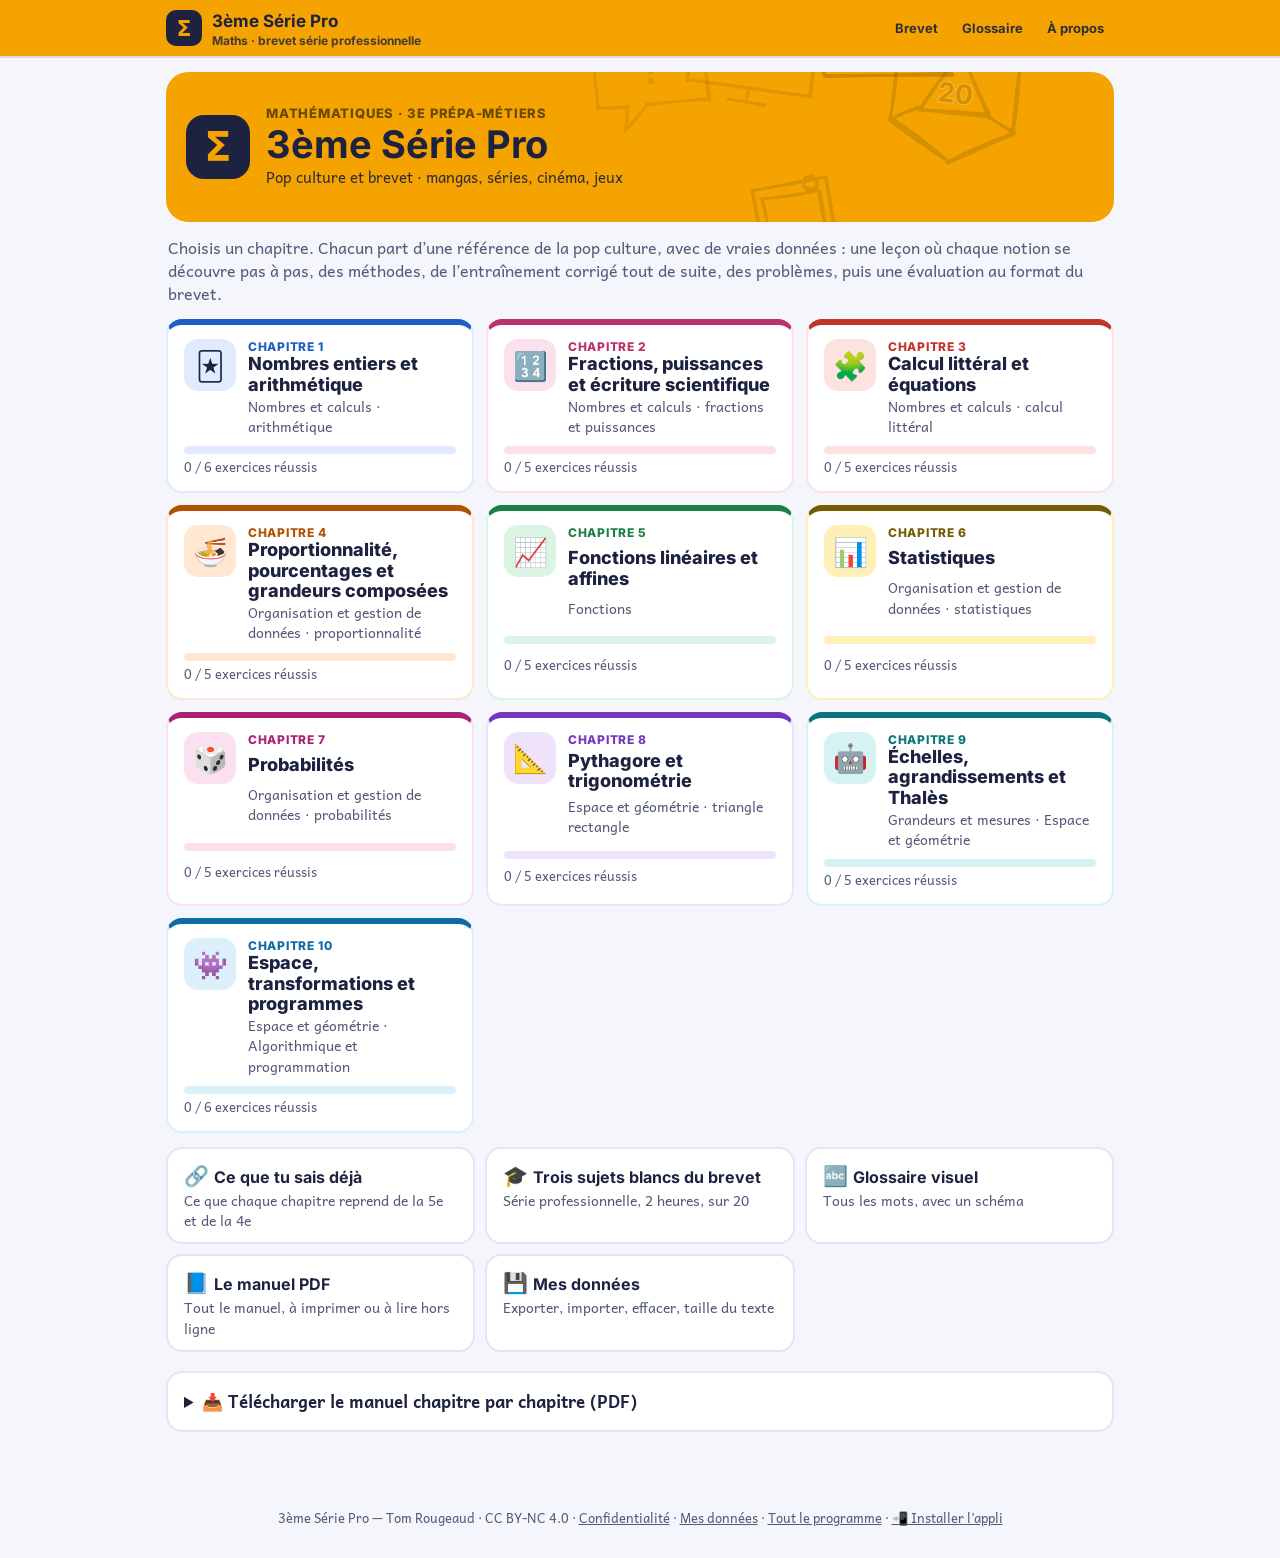
==== index.html @ 3bb6199e "Maths · 3e série pro : « Ton parcours » supprimé, « La référence » à la place de « La scène », « Les" ====
<!doctype html>
<html lang="fr">
<head>
<meta charset="utf-8">
<meta name="viewport" content="width=device-width,initial-scale=1,viewport-fit=cover">
<title>3ème Série Pro</title>
<meta name="description" content="Mathématiques de 3e Prépa-Métiers, brevet série professionnelle : des scènes de pop culture avec de vraies données, des leçons pas à pas, de l’entraînement corrigé, des problèmes, des évaluations et trois sujets blancs du brevet.">
<meta name="theme-color" content="#FFEC73">
<meta name="author" content="Tom Rougeaud">
<link rel="icon" href="data:image/svg+xml,%3Csvg%20xmlns%3D%22http%3A%2F%2Fwww.w3.org%2F2000%2Fsvg%22%20viewBox%3D%220%200%2064%2064%22%3E%3Crect%20width%3D%2264%22%20height%3D%2264%22%20rx%3D%2214%22%20fill%3D%22%23F5A300%22%2F%3E%3Ctext%20x%3D%2232%22%20y%3D%2247%22%20font-family%3D%22Arial%2Csans-serif%22%20font-size%3D%2244%22%20font-weight%3D%22700%22%20fill%3D%22%231D2240%22%20text-anchor%3D%22middle%22%3E%CE%A3%3C%2Ftext%3E%3C%2Fsvg%3E">
<link rel="manifest" href="manifest.webmanifest">
<link rel="apple-touch-icon" href="apple-touch-icon.png">
<meta name="mobile-web-app-capable" content="yes">
<meta name="apple-mobile-web-app-capable" content="yes">
<meta name="apple-mobile-web-app-title" content="3ème Série Pro">
<meta name="apple-mobile-web-app-status-bar-style" content="default">
<style>/* Polices intégrées (aucun appel externe) : Andika (texte, SIL OFL) et Inter (titres, SIL OFL) — les mêmes que le livret PDF */
@font-face{font-family:'Andika';font-style:normal;font-weight:400;font-display:swap;src:url([data-uri]) format('woff2');unicode-range:U+0000-00FF,U+0131,U+0152-0153,U+02BB-02BC,U+02C6,U+02DA,U+02DC,U+0304,U+0308,U+0329,U+2000-206F,U+20AC,U+2122,U+2191,U+2193,U+2212,U+2215,U+FEFF,U+FFFD}
@font-face{font-family:'Andika';font-style:normal;font-weight:700;font-display:swap;src:url([data-uri]) format('woff2');unicode-range:U+0000-00FF,U+0131,U+0152-0153,U+02BB-02BC,U+02C6,U+02DA,U+02DC,U+0304,U+0308,U+0329,U+2000-206F,U+20AC,U+2122,U+2191,U+2193,U+2212,U+2215,U+FEFF,U+FFFD}
@font-face{font-family:'Andika';font-style:italic;font-weight:400;font-display:swap;src:url([data-uri]) format('woff2');unicode-range:U+0000-00FF,U+0131,U+0152-0153,U+02BB-02BC,U+02C6,U+02DA,U+02DC,U+0304,U+0308,U+0329,U+2000-206F,U+20AC,U+2122,U+2191,U+2193,U+2212,U+2215,U+FEFF,U+FFFD}
@font-face{font-family:'Inter';font-style:normal;font-weight:700;font-display:swap;src:url([data-uri]) format('woff2');unicode-range:U+0000-00FF,U+0131,U+0152-0153,U+02BB-02BC,U+02C6,U+02DA,U+02DC,U+0304,U+0308,U+0329,U+2000-206F,U+20AC,U+2122,U+2191,U+2193,U+2212,U+2215,U+FEFF,U+FFFD}
@font-face{font-family:'Inter';font-style:normal;font-weight:800;font-display:swap;src:url([data-uri]) format('woff2');unicode-range:U+0000-00FF,U+0131,U+0152-0153,U+02BB-02BC,U+02C6,U+02DA,U+02DC,U+0304,U+0308,U+0329,U+2000-206F,U+20AC,U+2122,U+2191,U+2193,U+2212,U+2215,U+FEFF,U+FFFD}
</style>
<style>@font-face{font-family:KaTeX_AMS;font-style:normal;font-weight:400;src:url([data-uri]) format("woff2")}@font-face{font-family:KaTeX_Caligraphic;font-style:normal;font-weight:400;src:url([data-uri]) format("woff2")}@font-face{font-family:KaTeX_Main;font-style:normal;font-weight:700;src:url([data-uri]) format("woff2")}@font-face{font-family:KaTeX_Main;font-style:italic;font-weight:400;src:url([data-uri]) format("woff2")}@font-face{font-family:KaTeX_Main;font-style:normal;font-weight:400;src:url([data-uri]) format("woff2")}@font-face{font-family:KaTeX_Math;font-style:italic;font-weight:400;src:url([data-uri]) format("woff2")}@font-face{font-family:KaTeX_Size1;font-style:normal;font-weight:400;src:url([data-uri]) format("woff2")}@font-face{font-family:KaTeX_Size2;font-style:normal;font-weight:400;src:url([data-uri]) format("woff2")}.katex{font:normal 1.21em KaTeX_Main,Times New Roman,serif;line-height:1.2;text-indent:0;text-rendering:auto}.katex *{-ms-high-contrast-adjust:none!important;border-color:currentColor}.katex .katex-version:after{content:"0.16.11"}.katex .katex-mathml{clip:rect(1px,1px,1px,1px);border:0;height:1px;overflow:hidden;padding:0;position:absolute;width:1px}.katex .katex-html>.newline{display:block}.katex .base{position:relative;white-space:nowrap;width:-webkit-min-content;width:-moz-min-content;width:min-content}.katex .base,.katex .strut{display:inline-block}.katex .textbf{font-weight:700}.katex .textit{font-style:italic}.katex .textrm{font-family:KaTeX_Main}.katex .textsf{font-family:KaTeX_SansSerif}.katex .texttt{font-family:KaTeX_Typewriter}.katex .mathnormal{font-family:KaTeX_Math;font-style:italic}.katex .mathit{font-family:KaTeX_Main;font-style:italic}.katex .mathrm{font-style:normal}.katex .mathbf{font-family:KaTeX_Main;font-weight:700}.katex .boldsymbol{font-family:KaTeX_Math;font-style:italic;font-weight:700}.katex .amsrm,.katex .mathbb,.katex .textbb{font-family:KaTeX_AMS}.katex .mathcal{font-family:KaTeX_Caligraphic}.katex .mathfrak,.katex .textfrak{font-family:KaTeX_Fraktur}.katex .mathboldfrak,.katex .textboldfrak{font-family:KaTeX_Fraktur;font-weight:700}.katex .mathtt{font-family:KaTeX_Typewriter}.katex .mathscr,.katex .textscr{font-family:KaTeX_Script}.katex .mathsf,.katex .textsf{font-family:KaTeX_SansSerif}.katex .mathboldsf,.katex .textboldsf{font-family:KaTeX_SansSerif;font-weight:700}.katex .mathitsf,.katex .textitsf{font-family:KaTeX_SansSerif;font-style:italic}.katex .mainrm{font-family:KaTeX_Main;font-style:normal}.katex .vlist-t{border-collapse:collapse;display:inline-table;table-layout:fixed}.katex .vlist-r{display:table-row}.katex .vlist{display:table-cell;position:relative;vertical-align:bottom}.katex .vlist>span{display:block;height:0;position:relative}.katex .vlist>span>span{display:inline-block}.katex .vlist>span>.pstrut{overflow:hidden;width:0}.katex .vlist-t2{margin-right:-2px}.katex .vlist-s{display:table-cell;font-size:1px;min-width:2px;vertical-align:bottom;width:2px}.katex .vbox{align-items:baseline;display:inline-flex;flex-direction:column}.katex .hbox{width:100%}.katex .hbox,.katex .thinbox{display:inline-flex;flex-direction:row}.katex .thinbox{max-width:0;width:0}.katex .msupsub{text-align:left}.katex .mfrac>span>span{text-align:center}.katex .mfrac .frac-line{border-bottom-style:solid;display:inline-block;width:100%}.katex .hdashline,.katex .hline,.katex .mfrac .frac-line,.katex .overline .overline-line,.katex .rule,.katex .underline .underline-line{min-height:1px}.katex .mspace{display:inline-block}.katex .clap,.katex .llap,.katex .rlap{position:relative;width:0}.katex .clap>.inner,.katex .llap>.inner,.katex .rlap>.inner{position:absolute}.katex .clap>.fix,.katex .llap>.fix,.katex .rlap>.fix{display:inline-block}.katex .llap>.inner{right:0}.katex .clap>.inner,.katex .rlap>.inner{left:0}.katex .clap>.inner>span{margin-left:-50%;margin-right:50%}.katex .rule{border:0 solid;display:inline-block;position:relative}.katex .hline,.katex .overline .overline-line,.katex .underline .underline-line{border-bottom-style:solid;display:inline-block;width:100%}.katex .hdashline{border-bottom-style:dashed;display:inline-block;width:100%}.katex .sqrt>.root{margin-left:.2777777778em;margin-right:-.5555555556em}.katex .fontsize-ensurer.reset-size1.size1,.katex .sizing.reset-size1.size1{font-size:1em}.katex .fontsize-ensurer.reset-size1.size2,.katex .sizing.reset-size1.size2{font-size:1.2em}.katex .fontsize-ensurer.reset-size1.size3,.katex .sizing.reset-size1.size3{font-size:1.4em}.katex .fontsize-ensurer.reset-size1.size4,.katex .sizing.reset-size1.size4{font-size:1.6em}.katex .fontsize-ensurer.reset-size1.size5,.katex .sizing.reset-size1.size5{font-size:1.8em}.katex .fontsize-ensurer.reset-size1.size6,.katex .sizing.reset-size1.size6{font-size:2em}.katex .fontsize-ensurer.reset-size1.size7,.katex .sizing.reset-size1.size7{font-size:2.4em}.katex .fontsize-ensurer.reset-size1.size8,.katex .sizing.reset-size1.size8{font-size:2.88em}.katex .fontsize-ensurer.reset-size1.size9,.katex .sizing.reset-size1.size9{font-size:3.456em}.katex .fontsize-ensurer.reset-size1.size10,.katex .sizing.reset-size1.size10{font-size:4.148em}.katex .fontsize-ensurer.reset-size1.size11,.katex .sizing.reset-size1.size11{font-size:4.976em}.katex .fontsize-ensurer.reset-size2.size1,.katex .sizing.reset-size2.size1{font-size:.8333333333em}.katex .fontsize-ensurer.reset-size2.size2,.katex .sizing.reset-size2.size2{font-size:1em}.katex .fontsize-ensurer.reset-size2.size3,.katex .sizing.reset-size2.size3{font-size:1.1666666667em}.katex .fontsize-ensurer.reset-size2.size4,.katex .sizing.reset-size2.size4{font-size:1.3333333333em}.katex .fontsize-ensurer.reset-size2.size5,.katex .sizing.reset-size2.size5{font-size:1.5em}.katex .fontsize-ensurer.reset-size2.size6,.katex .sizing.reset-size2.size6{font-size:1.6666666667em}.katex .fontsize-ensurer.reset-size2.size7,.katex .sizing.reset-size2.size7{font-size:2em}.katex .fontsize-ensurer.reset-size2.size8,.katex .sizing.reset-size2.size8{font-size:2.4em}.katex .fontsize-ensurer.reset-size2.size9,.katex .sizing.reset-size2.size9{font-size:2.88em}.katex .fontsize-ensurer.reset-size2.size10,.katex .sizing.reset-size2.size10{font-size:3.4566666667em}.katex .fontsize-ensurer.reset-size2.size11,.katex .sizing.reset-size2.size11{font-size:4.1466666667em}.katex .fontsize-ensurer.reset-size3.size1,.katex .sizing.reset-size3.size1{font-size:.7142857143em}.katex .fontsize-ensurer.reset-size3.size2,.katex .sizing.reset-size3.size2{font-size:.8571428571em}.katex .fontsize-ensurer.reset-size3.size3,.katex .sizing.reset-size3.size3{font-size:1em}.katex .fontsize-ensurer.reset-size3.size4,.katex .sizing.reset-size3.size4{font-size:1.1428571429em}.katex .fontsize-ensurer.reset-size3.size5,.katex .sizing.reset-size3.size5{font-size:1.2857142857em}.katex .fontsize-ensurer.reset-size3.size6,.katex .sizing.reset-size3.size6{font-size:1.4285714286em}.katex .fontsize-ensurer.reset-size3.size7,.katex .sizing.reset-size3.size7{font-size:1.7142857143em}.katex .fontsize-ensurer.reset-size3.size8,.katex .sizing.reset-size3.size8{font-size:2.0571428571em}.katex .fontsize-ensurer.reset-size3.size9,.katex .sizing.reset-size3.size9{font-size:2.4685714286em}.katex .fontsize-ensurer.reset-size3.size10,.katex .sizing.reset-size3.size10{font-size:2.9628571429em}.katex .fontsize-ensurer.reset-size3.size11,.katex .sizing.reset-size3.size11{font-size:3.5542857143em}.katex .fontsize-ensurer.reset-size4.size1,.katex .sizing.reset-size4.size1{font-size:.625em}.katex .fontsize-ensurer.reset-size4.size2,.katex .sizing.reset-size4.size2{font-size:.75em}.katex .fontsize-ensurer.reset-size4.size3,.katex .sizing.reset-size4.size3{font-size:.875em}.katex .fontsize-ensurer.reset-size4.size4,.katex .sizing.reset-size4.size4{font-size:1em}.katex .fontsize-ensurer.reset-size4.size5,.katex .sizing.reset-size4.size5{font-size:1.125em}.katex .fontsize-ensurer.reset-size4.size6,.katex .sizing.reset-size4.size6{font-size:1.25em}.katex .fontsize-ensurer.reset-size4.size7,.katex .sizing.reset-size4.size7{font-size:1.5em}.katex .fontsize-ensurer.reset-size4.size8,.katex .sizing.reset-size4.size8{font-size:1.8em}.katex .fontsize-ensurer.reset-size4.size9,.katex .sizing.reset-size4.size9{font-size:2.16em}.katex .fontsize-ensurer.reset-size4.size10,.katex .sizing.reset-size4.size10{font-size:2.5925em}.katex .fontsize-ensurer.reset-size4.size11,.katex .sizing.reset-size4.size11{font-size:3.11em}.katex .fontsize-ensurer.reset-size5.size1,.katex .sizing.reset-size5.size1{font-size:.5555555556em}.katex .fontsize-ensurer.reset-size5.size2,.katex .sizing.reset-size5.size2{font-size:.6666666667em}.katex .fontsize-ensurer.reset-size5.size3,.katex .sizing.reset-size5.size3{font-size:.7777777778em}.katex .fontsize-ensurer.reset-size5.size4,.katex .sizing.reset-size5.size4{font-size:.8888888889em}.katex .fontsize-ensurer.reset-size5.size5,.katex .sizing.reset-size5.size5{font-size:1em}.katex .fontsize-ensurer.reset-size5.size6,.katex .sizing.reset-size5.size6{font-size:1.1111111111em}.katex .fontsize-ensurer.reset-size5.size7,.katex .sizing.reset-size5.size7{font-size:1.3333333333em}.katex .fontsize-ensurer.reset-size5.size8,.katex .sizing.reset-size5.size8{font-size:1.6em}.katex .fontsize-ensurer.reset-size5.size9,.katex .sizing.reset-size5.size9{font-size:1.92em}.katex .fontsize-ensurer.reset-size5.size10,.katex .sizing.reset-size5.size10{font-size:2.3044444444em}.katex .fontsize-ensurer.reset-size5.size11,.katex .sizing.reset-size5.size11{font-size:2.7644444444em}.katex .fontsize-ensurer.reset-size6.size1,.katex .sizing.reset-size6.size1{font-size:.5em}.katex .fontsize-ensurer.reset-size6.size2,.katex .sizing.reset-size6.size2{font-size:.6em}.katex .fontsize-ensurer.reset-size6.size3,.katex .sizing.reset-size6.size3{font-size:.7em}.katex .fontsize-ensurer.reset-size6.size4,.katex .sizing.reset-size6.size4{font-size:.8em}.katex .fontsize-ensurer.reset-size6.size5,.katex .sizing.reset-size6.size5{font-size:.9em}.katex .fontsize-ensurer.reset-size6.size6,.katex .sizing.reset-size6.size6{font-size:1em}.katex .fontsize-ensurer.reset-size6.size7,.katex .sizing.reset-size6.size7{font-size:1.2em}.katex .fontsize-ensurer.reset-size6.size8,.katex .sizing.reset-size6.size8{font-size:1.44em}.katex .fontsize-ensurer.reset-size6.size9,.katex .sizing.reset-size6.size9{font-size:1.728em}.katex .fontsize-ensurer.reset-size6.size10,.katex .sizing.reset-size6.size10{font-size:2.074em}.katex .fontsize-ensurer.reset-size6.size11,.katex .sizing.reset-size6.size11{font-size:2.488em}.katex .fontsize-ensurer.reset-size7.size1,.katex .sizing.reset-size7.size1{font-size:.4166666667em}.katex .fontsize-ensurer.reset-size7.size2,.katex .sizing.reset-size7.size2{font-size:.5em}.katex .fontsize-ensurer.reset-size7.size3,.katex .sizing.reset-size7.size3{font-size:.5833333333em}.katex .fontsize-ensurer.reset-size7.size4,.katex .sizing.reset-size7.size4{font-size:.6666666667em}.katex .fontsize-ensurer.reset-size7.size5,.katex .sizing.reset-size7.size5{font-size:.75em}.katex .fontsize-ensurer.reset-size7.size6,.katex .sizing.reset-size7.size6{font-size:.8333333333em}.katex .fontsize-ensurer.reset-size7.size7,.katex .sizing.reset-size7.size7{font-size:1em}.katex .fontsize-ensurer.reset-size7.size8,.katex .sizing.reset-size7.size8{font-size:1.2em}.katex .fontsize-ensurer.reset-size7.size9,.katex .sizing.reset-size7.size9{font-size:1.44em}.katex .fontsize-ensurer.reset-size7.size10,.katex .sizing.reset-size7.size10{font-size:1.7283333333em}.katex .fontsize-ensurer.reset-size7.size11,.katex .sizing.reset-size7.size11{font-size:2.0733333333em}.katex .fontsize-ensurer.reset-size8.size1,.katex .sizing.reset-size8.size1{font-size:.3472222222em}.katex .fontsize-ensurer.reset-size8.size2,.katex .sizing.reset-size8.size2{font-size:.4166666667em}.katex .fontsize-ensurer.reset-size8.size3,.katex .sizing.reset-size8.size3{font-size:.4861111111em}.katex .fontsize-ensurer.reset-size8.size4,.katex .sizing.reset-size8.size4{font-size:.5555555556em}.katex .fontsize-ensurer.reset-size8.size5,.katex .sizing.reset-size8.size5{font-size:.625em}.katex .fontsize-ensurer.reset-size8.size6,.katex .sizing.reset-size8.size6{font-size:.6944444444em}.katex .fontsize-ensurer.reset-size8.size7,.katex .sizing.reset-size8.size7{font-size:.8333333333em}.katex .fontsize-ensurer.reset-size8.size8,.katex .sizing.reset-size8.size8{font-size:1em}.katex .fontsize-ensurer.reset-size8.size9,.katex .sizing.reset-size8.size9{font-size:1.2em}.katex .fontsize-ensurer.reset-size8.size10,.katex .sizing.reset-size8.size10{font-size:1.4402777778em}.katex .fontsize-ensurer.reset-size8.size11,.katex .sizing.reset-size8.size11{font-size:1.7277777778em}.katex .fontsize-ensurer.reset-size9.size1,.katex .sizing.reset-size9.size1{font-size:.2893518519em}.katex .fontsize-ensurer.reset-size9.size2,.katex .sizing.reset-size9.size2{font-size:.3472222222em}.katex .fontsize-ensurer.reset-size9.size3,.katex .sizing.reset-size9.size3{font-size:.4050925926em}.katex .fontsize-ensurer.reset-size9.size4,.katex .sizing.reset-size9.size4{font-size:.462962963em}.katex .fontsize-ensurer.reset-size9.size5,.katex .sizing.reset-size9.size5{font-size:.5208333333em}.katex .fontsize-ensurer.reset-size9.size6,.katex .sizing.reset-size9.size6{font-size:.5787037037em}.katex .fontsize-ensurer.reset-size9.size7,.katex .sizing.reset-size9.size7{font-size:.6944444444em}.katex .fontsize-ensurer.reset-size9.size8,.katex .sizing.reset-size9.size8{font-size:.8333333333em}.katex .fontsize-ensurer.reset-size9.size9,.katex .sizing.reset-size9.size9{font-size:1em}.katex .fontsize-ensurer.reset-size9.size10,.katex .sizing.reset-size9.size10{font-size:1.2002314815em}.katex .fontsize-ensurer.reset-size9.size11,.katex .sizing.reset-size9.size11{font-size:1.4398148148em}.katex .fontsize-ensurer.reset-size10.size1,.katex .sizing.reset-size10.size1{font-size:.2410800386em}.katex .fontsize-ensurer.reset-size10.size2,.katex .sizing.reset-size10.size2{font-size:.2892960463em}.katex .fontsize-ensurer.reset-size10.size3,.katex .sizing.reset-size10.size3{font-size:.337512054em}.katex .fontsize-ensurer.reset-size10.size4,.katex .sizing.reset-size10.size4{font-size:.3857280617em}.katex .fontsize-ensurer.reset-size10.size5,.katex .sizing.reset-size10.size5{font-size:.4339440694em}.katex .fontsize-ensurer.reset-size10.size6,.katex .sizing.reset-size10.size6{font-size:.4821600771em}.katex .fontsize-ensurer.reset-size10.size7,.katex .sizing.reset-size10.size7{font-size:.5785920926em}.katex .fontsize-ensurer.reset-size10.size8,.katex .sizing.reset-size10.size8{font-size:.6943105111em}.katex .fontsize-ensurer.reset-size10.size9,.katex .sizing.reset-size10.size9{font-size:.8331726133em}.katex .fontsize-ensurer.reset-size10.size10,.katex .sizing.reset-size10.size10{font-size:1em}.katex .fontsize-ensurer.reset-size10.size11,.katex .sizing.reset-size10.size11{font-size:1.1996142719em}.katex .fontsize-ensurer.reset-size11.size1,.katex .sizing.reset-size11.size1{font-size:.2009646302em}.katex .fontsize-ensurer.reset-size11.size2,.katex .sizing.reset-size11.size2{font-size:.2411575563em}.katex .fontsize-ensurer.reset-size11.size3,.katex .sizing.reset-size11.size3{font-size:.2813504823em}.katex .fontsize-ensurer.reset-size11.size4,.katex .sizing.reset-size11.size4{font-size:.3215434084em}.katex .fontsize-ensurer.reset-size11.size5,.katex .sizing.reset-size11.size5{font-size:.3617363344em}.katex .fontsize-ensurer.reset-size11.size6,.katex .sizing.reset-size11.size6{font-size:.4019292605em}.katex .fontsize-ensurer.reset-size11.size7,.katex .sizing.reset-size11.size7{font-size:.4823151125em}.katex .fontsize-ensurer.reset-size11.size8,.katex .sizing.reset-size11.size8{font-size:.578778135em}.katex .fontsize-ensurer.reset-size11.size9,.katex .sizing.reset-size11.size9{font-size:.6945337621em}.katex .fontsize-ensurer.reset-size11.size10,.katex .sizing.reset-size11.size10{font-size:.8336012862em}.katex .fontsize-ensurer.reset-size11.size11,.katex .sizing.reset-size11.size11{font-size:1em}.katex .delimsizing.size1{font-family:KaTeX_Size1}.katex .delimsizing.size2{font-family:KaTeX_Size2}.katex .delimsizing.size3{font-family:KaTeX_Size3}.katex .delimsizing.size4{font-family:KaTeX_Size4}.katex .delimsizing.mult .delim-size1>span{font-family:KaTeX_Size1}.katex .delimsizing.mult .delim-size4>span{font-family:KaTeX_Size4}.katex .nulldelimiter{display:inline-block;width:.12em}.katex .delimcenter,.katex .op-symbol{position:relative}.katex .op-symbol.small-op{font-family:KaTeX_Size1}.katex .op-symbol.large-op{font-family:KaTeX_Size2}.katex .accent>.vlist-t,.katex .op-limits>.vlist-t{text-align:center}.katex .accent .accent-body{position:relative}.katex .accent .accent-body:not(.accent-full){width:0}.katex .overlay{display:block}.katex .mtable .vertical-separator{display:inline-block;min-width:1px}.katex .mtable .arraycolsep{display:inline-block}.katex .mtable .col-align-c>.vlist-t{text-align:center}.katex .mtable .col-align-l>.vlist-t{text-align:left}.katex .mtable .col-align-r>.vlist-t{text-align:right}.katex .svg-align{text-align:left}.katex svg{fill:currentColor;stroke:currentColor;fill-rule:nonzero;fill-opacity:1;stroke-width:1;stroke-linecap:butt;stroke-linejoin:miter;stroke-miterlimit:4;stroke-dasharray:none;stroke-dashoffset:0;stroke-opacity:1;display:block;height:inherit;position:absolute;width:100%}.katex svg path{stroke:none}.katex img{border-style:none;max-height:none;max-width:none;min-height:0;min-width:0}.katex .stretchy{display:block;overflow:hidden;position:relative;width:100%}.katex .stretchy:after,.katex .stretchy:before{content:""}.katex .hide-tail{overflow:hidden;position:relative;width:100%}.katex .halfarrow-left{left:0;overflow:hidden;position:absolute;width:50.2%}.katex .halfarrow-right{overflow:hidden;position:absolute;right:0;width:50.2%}.katex .brace-left{left:0;overflow:hidden;position:absolute;width:25.1%}.katex .brace-center{left:25%;overflow:hidden;position:absolute;width:50%}.katex .brace-right{overflow:hidden;position:absolute;right:0;width:25.1%}.katex .x-arrow-pad{padding:0 .5em}.katex .cd-arrow-pad{padding:0 .55556em 0 .27778em}.katex .mover,.katex .munder,.katex .x-arrow{text-align:center}.katex .boxpad{padding:0 .3em}.katex .fbox,.katex .fcolorbox{border:.04em solid;box-sizing:border-box}.katex .cancel-pad{padding:0 .2em}.katex .cancel-lap{margin-left:-.2em;margin-right:-.2em}.katex .sout{border-bottom-style:solid;border-bottom-width:.08em}.katex .angl{border-right:.049em solid;border-top:.049em solid;box-sizing:border-box;margin-right:.03889em}.katex .anglpad{padding:0 .03889em}.katex .eqn-num:before{content:"(" counter(katexEqnNo) ")";counter-increment:katexEqnNo}.katex .mml-eqn-num:before{content:"(" counter(mmlEqnNo) ")";counter-increment:mmlEqnNo}.katex .mtr-glue{width:50%}.katex .cd-vert-arrow{display:inline-block;position:relative}.katex .cd-label-left{display:inline-block;position:absolute;right:calc(50% + .3em);text-align:left}.katex .cd-label-right{display:inline-block;left:calc(50% + .3em);position:absolute;text-align:right}.katex-display{display:block;margin:1em 0;text-align:center}.katex-display>.katex{display:block;text-align:center;white-space:nowrap}.katex-display>.katex>.katex-html{display:block;position:relative}.katex-display>.katex>.katex-html>.tag{position:absolute;right:0}.katex-display.leqno>.katex>.katex-html>.tag{left:0;right:auto}.katex-display.fleqn>.katex{padding-left:2em;text-align:left}body{counter-reset:katexEqnNo mmlEqnNo}

.katex{font-size:1.06em}.katex .text,.katex .text .mord{font-family:'Andika','Noto Color Emoji','DejaVu Sans',sans-serif!important}.fx .katex{font-size:1em}.kx{display:inline-block}</style>
<style>/* Livret « Maths Allophones · Niveau 2 » — A4, impression couleur ou N&B */

*{box-sizing:border-box}
html,body{margin:0;padding:0}
body{font-family:'Andika','Noto Color Emoji',sans-serif;font-size:12pt;line-height:1.36;color:#1D2240;-webkit-print-color-adjust:exact;print-color-adjust:exact}
.c-brand{--cc:#9A5B00;--tt:#FFEFD1}
h1,h2,h3,h4,.ext,.num,.lv,.cv-title,.cv-sub,.cv-k,.cv-tome,.cv-n2,.gc-w,.az-w,.foot,.run,.ch-k,.qrbox,.tc,.hw b,.fam,.lab,.lab2,.sec-h,.cb-t,.me-t,.st-n,.pq-n,.calc-n{font-family:'Inter','Noto Color Emoji',sans-serif}
svg text{font-family:'Inter','Andika',sans-serif}
p{margin:1.2mm 0}
#flow{width:210mm}
.nw{white-space:nowrap}
/* fractions sur deux étages */
.fr{display:inline-flex;flex-direction:column;align-items:center;vertical-align:middle;line-height:1.02;margin:0 .1em;font-size:.88em;font-weight:700}
.fr .fn{padding:0 .18em .04em;border-bottom:.1em solid currentColor}
.fr .fd{padding:.04em .18em 0}
/* ---------- pages ---------- */
.page{width:210mm;height:297mm;position:relative;overflow:hidden;display:flex;flex-direction:column;page-break-after:always;break-after:page;background:#fff}
.page>.inner{flex:1;overflow:hidden;padding:11mm 13mm 15mm}
.page.cont>.inner{padding-top:4mm}
.run{margin:7mm 13mm 0;padding:1.4mm 4mm;border-radius:99px;background:var(--tt);color:var(--cc);font-weight:800;font-size:9.5pt}
.foot{position:absolute;left:13mm;right:13mm;bottom:6.5mm;display:flex;justify-content:space-between;align-items:center;font-size:8.5pt;color:#7d84a6}
.foot b{display:inline-grid;place-items:center;min-width:8mm;height:8mm;border-radius:99px;background:var(--tt,#FFEFD1);color:var(--cc,#9A5B00);font-size:10pt}
.page.even .foot{flex-direction:row-reverse}
/* ---------- consignes ---------- */
strong.v{font-weight:700;text-decoration:underline;text-decoration-thickness:.11em;text-underline-offset:.17em;text-decoration-color:var(--cc,#9A5B00)}
.cs{margin:.6mm 0 2mm}
.small{font-size:10.5pt}
.kc{color:var(--kc,var(--cc));font-weight:700}
.bl{display:inline-block;border-bottom:1.7px solid #1D2240;height:1.15em;vertical-align:-.2em;margin:0 .15em;position:relative}
.lines i{display:block;height:9.6mm;border-bottom:.5mm solid #A9B2D3;position:relative}
.lines{margin:.5mm 0 1.5mm}
/* ---------- blocs ---------- */
.blk{break-inside:avoid}
.ex{border:2px solid color-mix(in srgb,var(--cc) 30%,#fff);border-radius:5mm;padding:2.8mm 4mm 3.2mm;margin:0 0 3.6mm;background:#fff;position:relative}
.exh{display:flex;align-items:center;gap:2.4mm;margin-bottom:1.6mm}
.num{display:grid;place-items:center;width:8.2mm;height:8.2mm;border-radius:50%;background:var(--cc);color:#fff;font-weight:800;font-size:12pt;flex:none}
.lv{font-weight:800;font-size:9pt;padding:.7mm 2.6mm;border-radius:99px;white-space:nowrap}
.lv-1{background:#DCF4E4;color:#14572F}.lv-2{background:#FFF1CC;color:#6B4600}.lv-3{background:#E0EBFD;color:#173F86}
.lv-calc{background:#E0EBFD;color:#173F86}.lv-brevet{background:#FDE3E0;color:#8E1F18}.lv-redige{background:#FFE7D1;color:#7A3A00}
.lv-cherche{background:#FBE0EF;color:#7A1850}.lv-parle{background:#EEE3FB;color:#4F2390}.lv-sais{background:#D6F2F2;color:#05585C}.lv-defi{background:#FFF0B8;color:#5C4700}
.ext{font-weight:800;font-size:13pt;color:var(--cc)}
.exb{position:relative}
/* en-tête de chapitre */
.chead,.ghead{display:flex;gap:5mm;align-items:center;background:var(--tt);border-radius:7mm;padding:5mm 6mm;margin-bottom:3.5mm;position:relative;overflow:hidden}
.chead::after,.ghead::after{content:"";position:absolute;right:-14mm;top:-16mm;width:46mm;height:46mm;border-radius:50%;background:color-mix(in srgb,var(--cc) 14%,transparent)}
.ch-txt{flex:1;position:relative;z-index:1;min-width:0}
.ch-k{display:inline-block;background:var(--cc);color:#fff;font-weight:800;font-size:10pt;padding:.6mm 3.4mm;border-radius:99px}
.chead h2,.ghead h2{margin:1.6mm 0 1mm;font-weight:800;font-size:24pt;line-height:1.05;color:var(--cc);white-space:nowrap}
.chead p{margin:0;font-size:11.5pt}
.ghead h2{font-size:20pt}
.obj{margin:2mm 0 0;padding:0;list-style:none;font-size:11pt}
.obj li{margin:.5mm 0}.obj li::before{content:"🎯 "}
.glink{font-size:10pt;margin-top:1.6mm!important;color:#545B7A}
.qrbox{position:relative;z-index:1;display:flex;flex-direction:column;align-items:center;gap:1mm;background:#fff;border-radius:4mm;padding:2mm 2mm 1.4mm;border:2px solid var(--cc,#9A5B00);flex:none;width:30mm;text-align:center;font-weight:800;font-size:8.2pt;line-height:1.15;color:var(--cc,#9A5B00)}
.qrbox svg{width:25mm;height:25mm;display:block;shape-rendering:crispEdges}
.qrbox.big{width:38mm}.qrbox.big svg{width:32mm;height:32mm}
.qrbox.sm{width:24mm;font-size:7.4pt}.qrbox.sm svg{width:19mm;height:19mm}
/* mots de la leçon */
.mots h3,.notes h3{margin:0 0 1.6mm;font-size:12pt;font-weight:800;color:var(--cc)}
.mots{margin-bottom:3.6mm}
.chips{display:flex;flex-wrap:wrap;gap:1.6mm}
.chip{display:inline-block;border:1.6px solid var(--cc);background:var(--tt);border-radius:99px;padding:.3mm 2.8mm;font-size:10.5pt;font-weight:700;color:#1D2240;line-height:1.35}
.chip i{font-style:normal;font-weight:400;color:#545B7A}
/* ---------- cours ---------- */
.sec-h{display:flex;align-items:center;gap:2.4mm;margin:1mm 0 2.4mm;font-weight:800;font-size:15pt;color:var(--cc)}
.sec-h::after{content:"";flex:1;height:.7mm;border-radius:1mm;background:color-mix(in srgb,var(--cc) 35%,#fff)}
.sec-h .ic{display:grid;place-items:center;width:9mm;height:9mm;border-radius:2.6mm;background:var(--cc);color:#fff;font-size:12pt}
.cb{display:grid;grid-template-columns:1fr 44mm;gap:4mm;border:1.8px solid color-mix(in srgb,var(--cc) 35%,#fff);border-left:3.4mm solid var(--cc);border-radius:4mm;padding:2.8mm 3.6mm;margin-bottom:3mm;background:#fff}
.cb.noill{grid-template-columns:1fr}
.cb-t{margin:0 0 1mm;font-weight:800;font-size:12.5pt;color:var(--cc)}
.cb-n{display:inline-grid;place-items:center;width:6mm;height:6mm;border-radius:50%;background:var(--tt);color:var(--cc);font-size:9pt;margin-right:1.4mm;vertical-align:1px}
.cb-txt p{margin:.8mm 0;font-size:11.5pt}
.cb-ill{background:var(--tt);border-radius:3mm;padding:1mm;align-self:start}
.cb-ill svg{width:100%;height:auto;display:block}
.exm{background:#F4F7FE;border-radius:2.6mm;padding:1.4mm 3mm;margin-top:1.4mm;font-size:11pt}
.exm b{color:var(--cc);font-family:'Inter';font-size:9pt;font-weight:800;text-transform:uppercase;letter-spacing:.04em}
.exm p{margin:.4mm 0}
.att{background:#FFF6D8;border-left:2.4mm solid #FFC233;border-radius:2mm;padding:1.2mm 3mm;margin-top:1.4mm;font-size:11pt}
.tbl{border-collapse:collapse;margin:1mm 0 2mm}
.tbl td,.tbl th{border:1.5px solid #1D2240;padding:1.2mm 2.6mm;text-align:center}
.tbl th{background:var(--tt);text-align:left}
/* méthode */
.me{border:2px solid var(--cc);border-radius:5mm;padding:3mm 4mm;margin-bottom:3.4mm;background:#fff}
.me-t{margin:0 0 1.6mm;font-weight:800;font-size:13pt;color:var(--cc)}
.me-t span{display:inline-block;background:var(--cc);color:#fff;border-radius:99px;font-size:9pt;padding:.3mm 2.6mm;margin-right:2mm;vertical-align:2px}
ol.steps{list-style:none;margin:0 0 2mm;padding:0;counter-reset:st}
ol.steps li{counter-increment:st;display:flex;gap:2.4mm;align-items:flex-start;margin:1mm 0;font-size:11.5pt}
ol.steps li::before{content:counter(st);display:grid;place-items:center;flex:none;width:6.2mm;height:6.2mm;border-radius:50%;background:var(--tt);color:var(--cc);font:800 9.5pt 'Inter'}
.solved{background:#F4F7FE;border-radius:3.4mm;padding:2.4mm 3.4mm}
.solved h4{margin:0 0 1mm;font-size:10pt;font-weight:800;color:var(--cc);text-transform:uppercase;letter-spacing:.04em}
.solved .en{font-size:11.5pt;margin:0 0 1.6mm}
.sv{display:grid;grid-template-columns:1fr auto;gap:1.2mm 4mm;align-items:baseline}
.sv .t{font-size:11pt}.sv .c{font-weight:700;font-size:11.5pt;text-align:right;white-space:nowrap}
.solved .rep{margin-top:1.8mm;background:#DCF4E4;border-radius:2mm;padding:1mm 2.6mm;font-size:11.5pt}
.solved .ill{float:right;width:40mm;margin:0 0 1mm 3mm;background:#fff;border-radius:2mm}
.solved .ill svg{width:100%;height:auto;display:block}
/* Relie */
.rel{display:grid;grid-template-columns:auto minmax(12mm,1fr) auto;row-gap:2.2mm;align-items:center}
.rl,.rr{display:flex;align-items:center;gap:2mm;position:relative}
.rr{justify-self:start}
.dot{width:3.2mm;height:3.2mm;border-radius:50%;background:#1D2240;flex:none}
.lab,.lab2{display:inline-grid;place-items:center;width:5mm;height:5mm;border-radius:1.4mm;font-weight:800;font-size:8.5pt;background:#EEF3FF;color:#545B7A;flex:none}
.lab2{margin-right:1.6mm}
.il{display:inline-block}.il svg{width:100%;height:100%;display:block}
.rw{display:inline-flex;align-items:center;font-weight:700;font-size:12pt}
.rel-def{grid-template-columns:auto 12mm 1fr}
.rel-def .rw{color:var(--cc);gap:1.6mm}
.rel-def .rd{display:flex;align-items:flex-start;font-size:10.5pt;line-height:1.28}
/* Banque d’étiquettes */
.bank{display:flex;flex-wrap:wrap;gap:2mm;padding:2mm;border:1.6px dashed var(--cc);border-radius:3mm;margin-bottom:2.4mm}
.tag{background:var(--tt);border-radius:2mm;padding:.4mm 2.4mm;font-weight:700}
/* sous l’image */
.sgrid{display:grid;grid-template-columns:repeat(4,1fr);gap:3mm 4mm}
.sg{display:flex;flex-direction:column;gap:1.2mm}
.sg-ill{width:100%;height:24mm;background:#F6F8FE;border-radius:2.5mm;border:1px solid #E1E6F5;padding:.6mm}
.sg .bl{width:100%;margin:0;height:7mm}
/* Trous */
.gaps{display:grid;grid-template-columns:1fr 1fr;gap:2.6mm 6mm}
.gp{display:grid;grid-template-columns:21mm 1fr;gap:3mm;align-items:center}
.gp-ill{width:21mm;height:15mm;background:#F6F8FE;border-radius:2mm;border:1px solid #E1E6F5}
.gs{margin:0;font-size:11.5pt;line-height:1.45}
.hint{margin:.4mm 0 0;font-size:9.5pt;color:#6b7395;letter-spacing:.02em}
/* énoncés */
.enonce{background:#FFF6D8;border-left:3mm solid #FFC233;border-radius:2.5mm;padding:2mm 3.6mm;margin:1mm 0 2mm;font-size:11.5pt}
.enonce p{margin:.4mm 0}
.citem{margin:0 0 2.6mm;padding-bottom:2.2mm;border-bottom:1px dotted #C9D1EA}
.citem:last-child{border-bottom:0;margin-bottom:0;padding-bottom:0}
.citem .q{font-weight:700;margin:.6mm 0 1mm}
.opts{display:flex;flex-wrap:wrap;gap:1.6mm 5mm}
.opt{display:inline-flex;align-items:center;gap:1.4mm;font-size:11.5pt;position:relative}
.box{position:relative;display:inline-block}
.opt .box{font-size:13pt;line-height:1}
.vfs{display:flex;gap:6mm}
.tg{position:relative}
.sent{display:block;margin:.3mm 0}
/* calculs */
.calcs{display:grid;grid-template-columns:1fr 1fr;gap:3mm 5mm}
.calc{border:1.4px solid #DCE2F2;border-radius:3mm;padding:2mm 2.8mm 2mm 7mm;display:flex;flex-direction:column;gap:1mm;position:relative}
.calc.wide{grid-column:1/-1}
.calc-n{position:absolute;left:1mm;top:1.8mm;display:grid;place-items:center;width:5.6mm;height:5.6mm;border-radius:50%;background:var(--tt);color:var(--cc);font-size:8.5pt;font-weight:800;border:1.2px solid var(--cc)}
.calc .ct{font-size:11pt;line-height:1.32}
.calc .ct p{margin:.2mm 0}
.calc.hasfig{display:grid;grid-template-columns:1fr 27mm;gap:2mm;align-items:start}
.calc.wide.hasfig{grid-template-columns:1fr 40mm}
.calc.hasscr{display:grid;grid-template-columns:1fr 72mm;gap:3mm;align-items:start}
.cm{display:flex;flex-direction:column;gap:1mm;min-width:0;height:100%}
.calc .fig svg{width:100%;height:auto;display:block}
.ans{display:flex;align-items:flex-end;gap:1.6mm;font-size:10.5pt;color:#545B7A;margin-top:auto}
.ans .bl{flex:1;min-width:14mm}
.ans .u{color:#1D2240;font-weight:700}
.work{height:13mm;border:1px dashed #C9D1EA;border-radius:2mm;margin:.6mm 0;position:relative}
.frb{display:inline-flex;flex-direction:column;align-items:center;gap:.6mm;vertical-align:middle}
.frb i{display:block;width:13mm;height:6.6mm;border:1.4px solid #1D2240;border-radius:1mm;position:relative}
.frb hr{width:16mm;margin:0;border:0;border-top:1.6px solid #1D2240}
/* brevet */
.pbm .figr{float:right;width:52mm;margin:0 0 2mm 3mm;background:#fff}
.pbm .figr svg{width:100%;height:auto;display:block}
.pq{margin:2mm 0 0;clear:none}
.pq-h{display:flex;gap:2mm;align-items:baseline}
.pq-n{display:inline-grid;place-items:center;flex:none;width:6.4mm;height:6.4mm;border-radius:1.8mm;background:var(--cc);color:#fff;font-size:9.5pt;font-weight:800}
.pq-q{font-size:11.5pt;font-weight:700}
.pl{display:flex;gap:2mm;align-items:flex-start;font-size:10pt;color:#545B7A;margin:.6mm 0 0}
.pl>span:first-child{min-width:20mm;padding-top:4.6mm}
.pl .lines{flex:1;margin:0}
.pouce{clear:both;margin-top:2.4mm;border:1.4px dashed #A9B2D3;border-radius:2.6mm;padding:1.2mm 3mm;font-size:9.5pt;color:#454c6e;background:#FAFBFF}
.pouce b{font-family:'Inter';font-weight:800;color:#545B7A}
.pouce span{display:inline-block;margin-right:3mm}
/* rédaction */
.rdg{margin:0 0 2.6mm}
.rdg .calcd{font-weight:700;font-size:11pt;color:#2d3356;margin:.4mm 0 .8mm;padding-left:3mm;border-left:1.2mm solid var(--tt)}
ul.starters{list-style:none;display:flex;flex-wrap:wrap;gap:1.6mm;padding:0;margin:0 0 1mm}
ul.starters li{background:var(--tt);border-radius:99px;padding:.4mm 3mm;font-size:11pt}
ul.starters li::before{content:"✏️ "}
/* ordre */
.ord{margin-bottom:1.6mm}
/* parler */
.parle{display:grid;grid-template-columns:1fr 31mm;gap:4mm;align-items:start}
ol.keys{margin:0 0 2mm;padding-left:6mm;font-size:11.5pt}ol.keys li{margin:.6mm 0}
.amorces{display:flex;flex-wrap:wrap;gap:1.6mm}
.amorces span{border:1.5px solid var(--cc);border-radius:99px;padding:.2mm 2.6mm;font-size:10.5pt;background:#fff}
/* bilan */
table.sais{border-collapse:collapse;width:100%}
table.sais td{padding:1mm 0;border-bottom:1px dotted #C9D1EA;font-size:11.5pt}
table.sais td:last-child{text-align:right;white-space:nowrap}
.face{width:9.5mm;height:9.5mm;margin-left:2.4mm;vertical-align:middle}
.ex.sais{background:#F4FBFB}
.notes{margin-top:1mm}
/* mots croisés */
.cw{display:grid;grid-template-columns:auto 1fr;gap:5mm;align-items:start}
.cwg{position:relative}
.cwc{position:absolute;width:6.6mm;height:6.6mm;border:1.2px solid #1D2240;background:#fff;margin:-.6px 0 0 -.6px}
.cwn{position:absolute;left:.4mm;top:.1mm;font:800 5.6pt 'Inter';color:#545B7A}
.cwl{display:none}
.cwclues{font-size:10pt;line-height:1.28}
.cwclues h4{margin:0 0 .8mm;font-size:10.5pt;color:var(--cc)}
.cwclues ul{list-style:none;margin:0 0 2mm;padding:0}.cwclues li{margin:.6mm 0}
.cnt{color:#7d84a6;font-size:8.5pt}
/* mots mêlés */
.mmw{display:grid;grid-template-columns:auto 1fr;gap:6mm;align-items:start}
.mmg{display:grid;grid-template-columns:repeat(12,6.4mm);border:1.6px solid #1D2240;border-radius:2mm;padding:1mm}
.mm{display:grid;place-items:center;width:6.4mm;height:6.4mm;font:700 10.5pt 'Inter';color:#1D2240}
.prof .mm.ok{color:#D0021B;background:#FDE3E0}
ul.mml{list-style:none;margin:0;padding:0;font-size:11.5pt;font-weight:700}ul.mml li{margin:1.4mm 0}
/* ---------- pages fixes ---------- */
.pg-t{font-weight:800;font-size:22pt;color:#9A5B00;margin:2mm 0 4mm}
.pg-s{font-weight:800;font-size:14pt;color:#9A5B00;margin:5mm 0 2mm}
.pg-p{margin:1mm 0 2mm}
.howto{display:grid;gap:2mm}
.hw{display:grid;grid-template-columns:13mm 34mm 1fr;align-items:center;background:#F3F6FE;border-radius:4mm;padding:2mm 4mm}
.hw .hi{font-size:19pt}.hw b{font-weight:800;font-size:12.5pt;color:#9A5B00}
.lvls{display:flex;flex-wrap:wrap;gap:2.4mm}.lvls .lv{font-size:11pt;padding:1.2mm 3.6mm}
.legend{display:flex;flex-wrap:wrap;gap:2mm}
.qrhow{display:grid;grid-template-columns:38mm 1fr;gap:9mm;align-items:center}
.qrhow ol{margin:0;padding-left:6mm}.qrhow li{margin:1mm 0}
.toc{display:grid;gap:1.2mm;margin-bottom:2mm}
.tc{display:flex;align-items:center;gap:3mm;background:var(--tt);border-radius:3.4mm;padding:.9mm 4mm;font-weight:800;font-size:11pt}
.tn{display:grid;place-items:center;width:6.6mm;height:6.6mm;border-radius:50%;background:var(--cc);color:#fff;font-weight:800;font-size:10pt;flex:none}
.tt{color:var(--cc)}.tdots{flex:1;border-bottom:2px dotted color-mix(in srgb,var(--cc) 45%,#fff);margin:0 2mm 1.6mm}
.tp{font-weight:800;color:var(--cc);min-width:8mm;text-align:right}
.tc.rv{margin-left:8mm;font-size:10pt}
table.phr2{width:100%;border-collapse:separate;border-spacing:0 1.4mm;font-size:10.8pt}
table.phr2 th{font-family:'Inter';font-weight:800;color:#fff;background:#9A5B00;padding:1.6mm 3mm;text-align:left;font-size:10pt}
table.phr2 th:first-child{background:none}
table.phr2 th span{font-weight:700;opacity:.8}
table.phr2 td{background:#F3F6FE;padding:1.5mm 3mm;vertical-align:middle}
table.phr2 td.pk{background:#FFF6D8;font-family:'Inter';font-weight:800;font-size:9.5pt;color:#6B4600;width:36mm}
table.phr2 td.pk span{font-size:13pt;margin-right:1.6mm}
.jst{display:grid;grid-template-columns:1fr 1fr;gap:2mm 5mm}
.jst div{background:#EEF8F1;border-left:2.4mm solid #1E7F45;border-radius:0 2.4mm 2.4mm 0;padding:1.2mm 3mm;font-size:11pt}
.jst div b{display:block;font-family:'Inter';font-weight:800;font-size:9pt;color:#14572F}
table.nw{width:100%;border-collapse:collapse;margin-top:3mm}
table.nw th{background:#FFEFD1;color:#9A5B00;font-family:'Inter';font-weight:800;padding:2mm;border:1.5px solid #9aa3c7}
table.nw td{height:14mm;border:1.5px solid #C9D1EA}
/* formulaire */
.fm{display:grid;grid-template-columns:1fr 1fr;gap:3mm}
.fb{border:1.8px solid color-mix(in srgb,var(--cc) 40%,#fff);border-top:3mm solid var(--cc);border-radius:3.4mm;padding:2mm 3.2mm;break-inside:avoid}
.fb h3{margin:0 0 1.2mm;font-size:11.5pt;font-weight:800;color:var(--cc)}
.fb table{border-collapse:collapse;width:100%;font-size:10.4pt}
.fb td{padding:.7mm 1mm;border-bottom:1px dotted #D6DDF0;vertical-align:middle}
.fb td:last-child{font-weight:700;text-align:right}
.fb td:first-child{padding-right:2mm}
.fb.span{grid-column:1/-1}
.fb p{margin:.6mm 0;font-size:10.4pt}
/* ---------- couverture ---------- */
.cover>.inner{padding:12mm 13mm 12mm;display:flex;flex-direction:column;gap:6mm}
.author{position:absolute;top:6.5mm;right:13mm;font-family:'Inter';font-weight:800;font-size:9pt;color:#545B7A;letter-spacing:.03em}
.cv-panel{position:relative;background:#9A5B00;border-radius:11mm;height:168mm;overflow:hidden;color:#fff;padding:18mm 14mm 0;margin-top:3mm}
.cv-panel::before{content:"";position:absolute;width:120mm;height:120mm;border-radius:50%;background:#4446B8;right:-42mm;top:-38mm}
.cv-panel::after{content:"";position:absolute;width:70mm;height:70mm;border-radius:50%;background:#FFC233;left:-22mm;bottom:-30mm;opacity:.95}
.cv-k,.cv-title,.cv-sub,.cv-tome,.cv-n2{position:relative;z-index:2}
.cv-k{font-weight:800;font-size:12pt;color:#FFC233;letter-spacing:.22em;text-transform:uppercase}
.cv-title{font-weight:800;font-size:68pt;line-height:.95;letter-spacing:.02em;margin:2mm 0 1mm}
.cv-n2{display:inline-block;background:#fff;color:#9A5B00;font-weight:800;font-size:17pt;border-radius:99px;padding:1mm 5mm;margin:1mm 0 3mm}
.cv-sub{font-weight:800;font-size:19pt;line-height:1.15}
.cv-tome{display:inline-block;margin-top:5mm;background:#FFC233;color:#3F2A00;font-weight:800;font-size:13pt;padding:2mm 6mm;border-radius:99px}
.cv-fam{position:absolute;z-index:2;left:50mm;bottom:9mm;display:flex;gap:2.4mm}
.fam{display:grid;place-items:center;width:11.5mm;height:11.5mm;border-radius:50%;background:var(--tt);border:2.2px solid var(--cc);font-size:14pt}
.dc{position:absolute;z-index:2;width:36mm;height:25mm;background:#fff;border-radius:5mm;padding:1.2mm;box-shadow:0 1.2mm 0 rgba(0,0,0,.18)}
.dc svg{width:100%;height:100%}
.d0{right:9mm;top:12mm;transform:rotate(6deg)}.d1{right:11mm;top:46mm;transform:rotate(-5deg)}
.d2{right:8mm;top:80mm;transform:rotate(4deg)}.d3{right:12mm;top:114mm;transform:rotate(-6deg)}.d4,.d5{display:none}
.cv-id{display:grid;grid-template-columns:1fr auto;gap:8mm;align-items:center;border:2.5px solid #9A5B00;border-radius:8mm;padding:6mm 7mm}
.cv-classe{grid-column:1/-1;font-family:'Inter';font-weight:800;font-size:14pt;color:#545B7A;margin-bottom:-3mm}
.cv-classe b{font-weight:800;font-size:19pt;color:#9A5B00;background:#FFC233;border-radius:3mm;padding:0 3mm;margin-left:1mm}
.cv-fields{display:grid;gap:4.4mm}
.cv-fields div{display:flex;align-items:flex-end;gap:3mm}
.cv-fields span{font-family:'Inter';font-weight:800;font-size:12pt;color:#9A5B00;min-width:34mm}
.cv-fields i{flex:1;border-bottom:2px dashed #9aa3c7;height:8mm}
/* ---------- glossaire ---------- */
.gcard{display:grid;grid-template-columns:31mm 1fr;gap:4mm;border:1.8px solid color-mix(in srgb,var(--cc) 45%,#fff);border-left:3.2mm solid var(--cc);border-radius:4mm;padding:2.6mm 3.4mm;margin-bottom:2.8mm;background:#fff}
.gc-ill{background:var(--tt);border-radius:3mm;height:22mm;padding:.8mm}
.gc-ill svg{width:100%;height:100%;display:block}
.gc-h{display:flex;align-items:baseline;gap:2mm;flex-wrap:wrap}
.gc-w{font-weight:800;font-size:15pt;color:var(--cc);line-height:1.1}
.gc-w i{font-style:normal;font-weight:700;color:#545B7A}
.sym{display:inline-block;background:var(--tt);border-radius:1.6mm;padding:0 1.8mm;font-size:11.5pt}
.ctx{font-size:10pt;color:#545B7A}
.gc-cat{margin-left:auto;font-size:8.5pt;font-weight:700;color:var(--cc)}
.gc-def{margin:.8mm 0 .6mm;font-size:11pt;line-height:1.3}
.forms{display:flex;flex-wrap:wrap;gap:1.4mm;margin:.6mm 0}
.forms span{font-size:9.5pt;background:var(--tt);border-radius:99px;padding:0 2.6mm}
.gc-ph{margin:.4mm 0 0;padding-left:5mm;font-size:10.3pt;line-height:1.3;color:#2d3356}
.dire,.note{font-size:9.5pt;margin:.6mm 0 0;color:#2d3356}
.ml{display:flex;gap:2mm;font-size:9.5pt;margin-top:1.4mm;color:#545B7A}.ml i{flex:1;border-bottom:1.4px dashed #A9B2D3}
.sample{margin:2mm 0 3mm}
ul.annot{list-style:none;padding:0;margin:0 0 2mm;display:grid;grid-template-columns:1fr 1fr;gap:1.4mm 6mm;font-size:11pt}
.az-l{margin:1.6mm 0 1.4mm}
.az-l span{display:inline-grid;place-items:center;min-width:11mm;height:11mm;border-radius:3mm;background:#9A5B00;color:#FFC233;font:800 16pt 'Inter'}
.azb{margin-bottom:1.6mm}
.az{border-left:2.6mm solid var(--cc);background:color-mix(in srgb,var(--tt) 45%,#fff);border-radius:0 2.5mm 2.5mm 0;padding:1mm 3mm;font-size:10pt;line-height:1.28}
.az-h{display:flex;align-items:baseline;gap:1.6mm;flex-wrap:wrap}
.az-w{font-weight:800;font-size:11.5pt;color:var(--cc)}
.az-h i{font-style:normal;color:#545B7A;font-size:9.5pt}
.az-r{display:flex;gap:2mm;font-size:8.5pt;color:#545B7A;margin-top:.4mm}
.cols2{column-count:2;column-gap:7mm}
.cols2>.blk{break-inside:avoid}
.colbox{column-count:2;column-gap:7mm;column-fill:auto;overflow:hidden}
.colbox>.blk{break-inside:avoid}
.span{column-span:all}
/* ---------- corrigé ---------- */
.cc{border-left:3mm solid var(--cc);padding:1mm 0 1mm 4mm;margin-bottom:4mm}
.cc h3{margin:0 0 1.4mm;color:var(--cc);font-size:12.5pt}
.cc h3 small{font-weight:700;color:#545B7A;font-size:9.5pt}
.cc p{font-size:9.8pt;margin:.9mm 0;line-height:1.35}
.cn{display:inline-grid;place-items:center;width:5.4mm;height:5.4mm;border-radius:50%;background:var(--cc);color:#fff;font-size:8.5pt}
/* ---------- version professeur : réponses en rouge ---------- */
.prof-only{display:none}
.prof .prof-only{display:block}
.prof .stamp{position:absolute;top:5mm;left:13mm;background:#D0021B;color:#fff;font:800 9pt 'Inter';padding:1mm 3mm;border-radius:99px;z-index:5}
.prof [data-a]::after{content:attr(data-a);color:#D0021B;font-family:'Andika';font-weight:700;font-size:10.5pt;position:absolute;white-space:nowrap}
.prof .bl[data-a]::after{left:.4em;bottom:.15em}
.prof .lines i[data-a]::after{left:2mm;bottom:1mm;white-space:normal;right:0;line-height:1.15}
.prof .work[data-a]::after{left:2mm;top:1mm;right:2mm;white-space:normal;font-size:9.5pt;line-height:1.2}
.prof .rl[data-a]::after{right:-11mm;top:-1mm;font-size:10pt}
.prof .tg-u{text-decoration:underline 2px #D0021B;text-underline-offset:.2em}
.prof .tg-c{outline:2px solid #D0021B;border-radius:99px;outline-offset:1px}
.prof .tg-x{text-decoration:line-through 2px #D0021B}
.prof .ok .box{color:#D0021B}
.prof .ok .box::after{content:"✔";position:absolute;left:.08em;top:-.12em;color:#D0021B;font-size:12pt;font-weight:700}
.prof .opt.ok{outline:2px solid #D0021B;border-radius:99px;outline-offset:1px;padding:0 1mm}
.prof .cwl{display:grid;place-items:center;width:100%;height:100%;font:700 9pt 'Inter';color:#D0021B}
.prof .frb i[data-a]::after{left:0;right:0;text-align:center;top:.2mm}
.prof .pouce{display:none}
.prof .corrq{display:block;color:#D0021B;font-size:9.6pt;margin:.4mm 0 0 8.4mm;line-height:1.3}
.corrq{display:none}
.prof .sg .bl[data-a]::after{white-space:normal;left:0;right:0;bottom:.3mm;font-size:9pt;line-height:1.05}
.prof .bl[data-a]::after{max-width:none}
.prof .ex{overflow:hidden}
.ans>span:first-child{white-space:nowrap}

/* ===== Niveau 3 : compléments ===== */
.cp{font-family:'Inter';font-weight:800;font-size:8.6pt;padding:.6mm 2.4mm;border-radius:99px;white-space:nowrap}
.cp-app{background:#E0EBFD;color:#173F86}.cp-ana{background:#EEE3FB;color:#4F2390}.cp-rea{background:#DCF4E4;color:#14572F}
.cp-val{background:#FFE7D1;color:#7A3A00}.cp-com{background:#FBE0EF;color:#7A1850}.cp-auto{background:#D6F2F2;color:#05585C}.cp-mots{background:#FFF0B8;color:#5C4700}
.exh{flex-wrap:wrap}
.center{text-align:center}
.small{font-size:10pt}
/* couverture : pas encore de QR */
.qrsoon{min-height:30mm;justify-content:center;border-style:dashed!important}
.qrsoon .soon{font-size:8.5pt;color:#7d84a6;line-height:1.25}
.qrbox.big.qrsoon{min-height:38mm}
/* guide */
.vers3{display:flex;flex-wrap:wrap;gap:2mm 3mm;align-items:center;font-size:10.5pt;margin:1mm 0 2mm}
.v1,.v2,.v3,.v0{display:inline-block;font-family:'Inter';font-weight:800;font-size:10pt;border-radius:99px;padding:.6mm 3.4mm;color:#fff}
.v1{background:#2E9D5B}.v2{background:#2F6FD6}.v3{background:#C2332A}.v0{background:#9A5B00}
.tbl.cons{border:none}.tbl.cons td{border:none;border-bottom:1px dotted #C9D1EA;padding:1mm 3mm;text-align:left}
/* cours sur deux colonnes */
.cb3{border:1.8px solid color-mix(in srgb,var(--cc) 35%,#fff);border-left:3.4mm solid var(--cc);border-radius:4mm;padding:2.6mm 3.4mm;margin-bottom:3mm;background:#fff}
.duo{display:grid;grid-template-columns:1fr 1fr;gap:3mm}
.duo.withill{grid-template-columns:1fr 1fr 30mm}
.fac,.man{border-radius:3mm;padding:1.6mm 2.6mm;font-size:10.8pt;line-height:1.32}
.fac{background:#F0FAF3}.man{background:#F4F5FA}
.fac p,.man p{margin:.6mm 0}
.tg-f,.tg-m{display:inline-block;font:800 8pt 'Inter';text-transform:uppercase;letter-spacing:.04em;border-radius:99px;padding:.2mm 2.2mm;margin-bottom:.6mm}
.tg-f{background:#2E9D5B;color:#fff}.tg-m{background:#5B6478;color:#fff}
.man{color:#2d3356}
.cill{background:var(--tt);border-radius:3mm;padding:1mm;align-self:start}.cill svg{width:100%;height:auto;display:block}
.wfig{margin:2mm 0}.wfig svg{width:100%;max-width:150mm;height:auto;display:block;margin:0 auto}
.demo{margin:1mm 0 2mm}
/* situation */
.sit{border:2.4px solid #FFC233;border-radius:5mm;background:#FFFBEF;margin-bottom:3.4mm;overflow:hidden}
.sit-h{background:#FFC233;color:#3F2A00;font:800 12pt 'Inter';padding:1.6mm 4mm}
.sit-b{display:grid;grid-template-columns:1fr 54mm;gap:4mm;padding:2.4mm 4mm 3mm;font-size:11.2pt}
.sit-b p{margin:.8mm 0}
.sit-q{font-weight:700;color:#8E1F18;font-size:12pt}
.ticket{font-family:'DejaVu Sans Mono',monospace;font-size:8.2pt;background:#fff;border:1.4px dashed #A9B2D3;border-radius:2mm;padding:2.6mm;display:flex;flex-direction:column;gap:.8mm;transform:rotate(1.5deg)}
.ticket b{text-align:center;font-size:10pt}.ticket .tt{font-weight:700;border-top:1px dashed #A9B2D3;padding-top:.8mm}
/* mots */
.mots3{margin-bottom:3.4mm}
.mots3 h3{margin:0 0 1.6mm;font-size:12pt;font-weight:800;color:var(--cc)}
.tbl.met,.tbl.dbl{width:100%;font-size:10pt}
.tbl.met th,.tbl.met td,.tbl.dbl th,.tbl.dbl td{text-align:left;border:1px solid #C9D1EA;padding:.8mm 2.4mm}
.tbl.met th{width:52mm;background:#FFF6D8}
.tbl.dbl th{background:var(--tt)}
.tbl.dbl td:first-child{white-space:nowrap}
/* méthodes */
.tbl.tnum td,.tbl.tnum th{padding:1mm 2.2mm;font-size:10.5pt}
.tbl.tnum .tot{background:#EEF1F8;font-weight:700}
.tbl.tnum td.fill{min-width:11mm}
.calcrow{display:grid;grid-template-columns:62mm 1fr;gap:4mm;align-items:start}
.screen{background:#1D2240;border-radius:3mm;padding:2mm 3mm;color:#FFEFD1;font-family:'DejaVu Sans Mono',monospace;font-size:9pt}
.scr-h{color:#FFC233;font-weight:700;margin-bottom:1mm}
.scr-g{display:grid;grid-template-columns:auto 1fr auto 1fr;gap:.6mm 3mm}.scr-g b{color:#fff}
.two{display:grid;grid-template-columns:1fr 1fr;gap:4mm;align-items:start}
.two.w2{grid-template-columns:1.1fr .9fr}.two.w3{grid-template-columns:1fr 1fr}
.two h4,.solved h4{margin:0 0 1mm}
.tbl.xl{font-size:9.4pt;width:100%}.tbl.xl td{text-align:left;padding:.8mm 1.6mm}
code{font-family:'DejaVu Sans Mono',monospace;font-size:8.6pt;color:#14572F}
pre.code{font-family:'DejaVu Sans Mono',monospace;font-size:8.3pt;line-height:1.35;background:#1D2240;color:#FFEFD1;border-radius:3mm;padding:2.4mm 3mm;margin:0;white-space:pre}
.chart{width:100%;height:auto;display:block}
.solved .chart{max-width:150mm}
/* exercices */
.flash{display:grid;grid-template-columns:1fr 1fr;gap:1.6mm 6mm;font-size:11pt}
ol.qs{margin:1mm 0 0;padding-left:6mm;font-size:11pt}ol.qs li{margin:1.4mm 0}
.tbl.dsx{width:100%;font-size:10.5pt}.tbl.dsx td{text-align:left;border:none;border-bottom:1px dotted #C9D1EA;padding:1mm 1.6mm}
.tbl.pic{width:100%;font-size:9.6pt}.tbl.pic td,.tbl.pic th{text-align:left;padding:1mm 1.6mm;vertical-align:top}
.tbl.pic td.fill{height:15mm;width:22mm}
.cellans{display:block;min-height:5mm;position:relative}
.prof .cellans[data-a]::after{left:0;top:0;right:0;white-space:normal;font-size:9.2pt;line-height:1.15}
.tbl.sat td.fill{width:24mm;height:8mm}
.circ{position:relative;display:flex;gap:3mm;align-items:center}
.circ>svg{width:44mm}
.pie-sol svg{width:28mm}
.tbl.form{width:100%;font-size:10pt}.tbl.form th{width:24mm}.tbl.form td.fill{height:9mm}.tbl.form td.sm{width:16mm}
table.sheet{border-collapse:collapse;font-size:9.4pt;font-family:'DejaVu Sans',sans-serif}
table.sheet th{background:#E9ECF5;color:#545B7A;font-weight:600;border:1px solid #C9D1EA;padding:.6mm 2mm}
table.sheet td{border:1px solid #C9D1EA;padding:.6mm 2.4mm;text-align:right;min-width:16mm}
.frames{display:flex;flex-wrap:wrap;gap:1.6mm;margin:1mm 0 2mm}
.frames span{background:var(--tt);border-radius:99px;padding:.4mm 3mm;font-size:10.5pt}
.tbl.chk{border:none;font-size:10.5pt}.tbl.chk td{border:none;padding:.4mm 1.6mm;text-align:left}
.err{border-left:2.4mm solid #E57A1F;background:#FFF5EC;border-radius:0 3mm 3mm 0;padding:1.6mm 3mm;margin-bottom:2.4mm}
.err .who{margin:0 0 .6mm}.err .stud{font-style:italic;margin:0 0 1mm;color:#7A3A00}
/* problème */
.pbx{border:2.4px solid #C9D1EA;border-radius:5mm;padding:3mm 4mm;margin-bottom:3.6mm;background:#fff}
.pbx.v-1{border-color:#9bd3ad}.pbx.v-2{border-color:#a8c3f0}.pbx.v-3{border-color:#f0a8a3}
.pbh{display:flex;align-items:center;gap:3mm;margin-bottom:2mm}
.gq{font-size:11pt;margin:1mm 0 1mm 8.4mm;line-height:1.7}
.tbl.data2{width:100%;font-size:9.6pt}.tbl.data2 th{width:34mm;font-size:9pt}.tbl.data2 td{padding:.8mm .6mm}
.obj2{background:#EEF8F1;border-radius:2.4mm;padding:1.4mm 3mm;font-size:11pt}
.lex{background:#F4F5FA;border-radius:2.4mm;padding:1.4mm 3mm;font-size:9.8pt;margin-bottom:2mm}
.doc{border:1.4px solid #C9D1EA;border-radius:2.4mm;padding:1.6mm 3mm;margin-bottom:1.8mm;font-size:10.5pt}
.doc>b{display:block;font-family:'Inter';font-size:9.5pt;color:#8E1F18}
.doc p{margin:.4mm 0}
.pq-n.x{width:auto;padding:0 1.6mm;background:#C2332A}
.msg{border:1.4px dashed #A9B2D3;border-radius:3mm;padding:1.6mm 3.6mm;margin-left:8.4mm;font-size:11pt;line-height:1.8}.msg p{margin:.4mm 0}
.inl{color:#D0021B;font-weight:700}
.prof .prof-only.inl{display:inline}
.pbx .chart{max-width:150mm;margin:1mm auto}
/* l’essentiel */
.tbl.essT{width:100%;font-size:9.6pt}.tbl.essT td,.tbl.essT th{text-align:left;padding:1.1mm 2mm}
.ess h3{margin:2mm 0 1mm;font-size:12pt;color:var(--cc)}
/* glossaire niveau 3 */
.gc-en{margin-left:auto;font-size:9pt;font-weight:700;color:#173F86;background:#E0EBFD;border-radius:99px;padding:0 2.4mm}
.gc-man{margin:.4mm 0;font-size:9.8pt;color:#2d3356}
.gc-ex{margin:.4mm 0;font-size:10pt}
/* ===== Manuels niveau 3 ===== */
.sit-b1{padding:2.4mm 4.4mm 3mm;font-size:11.2pt}.sit-b1 p{margin:.8mm 0}.sit-b1 .small{color:#6b5a1e;font-size:9.6pt}
.grp{display:inline-block;margin:.6mm 0 1mm;background:#FFF0B8;color:#5C4700;font:800 9.5pt 'Inter';border-radius:99px;padding:.5mm 3mm}
.sec-qr{margin-left:auto;font:700 8.6pt 'Inter';color:#7d84a6}
.outil{margin-left:auto;font:700 8.6pt 'Inter';background:#EEF1F8;color:#9A5B00;border-radius:99px;padding:.3mm 2.6mm;white-space:nowrap}
.me-t{display:flex;align-items:center;gap:2mm;flex-wrap:wrap}
.solved pre.code{margin:1.6mm 0}
.vline{display:flex;align-items:center;gap:3mm;margin:0 0 1.6mm}
.pb-src{font:700 9pt 'Inter';color:#545B7A}
.aides{margin:.8mm 0 .4mm 8.4mm;background:#EEF8F1;border-radius:2.4mm;padding:1mm 3mm;font-size:10.2pt;color:#14572F}
.aides p{margin:.3mm 0}
.frm{margin:0;font-size:11pt;line-height:1.9;flex:1}
.pl .lines{flex:1}
.pq-h{flex-wrap:wrap}.pq-h .cp{margin-left:auto;font-size:7.6pt;padding:.3mm 2mm}
.exh .cp{font-size:8pt}
.ds{border:1.2px solid #DCE2F2;border-radius:3mm;padding:1.4mm 3mm;margin:1.4mm 0}
.ds-w{margin:0 0 .6mm;font-size:11.5pt}
.ds-r{display:grid;grid-template-columns:6mm 1fr auto;gap:2mm;align-items:center;font-size:10.5pt;margin:.6mm 0}
.ds-n{display:inline-grid;place-items:center;width:5mm;height:5mm;border-radius:50%;background:var(--tt,#EEF1F8);color:var(--cc,#9A5B00);font:800 8pt 'Inter'}
.ds-r .opts{gap:1mm 3mm;flex-wrap:nowrap}.ds-r .opt{font-size:10pt}
.sais td.sc{width:1%;white-space:nowrap}
.ess3h{display:flex;gap:2mm;align-items:center;margin:2.4mm 0 1mm;padding:1mm 3mm;border-radius:2.4mm;background:var(--tt);color:var(--cc);font:800 11pt 'Inter'}
.ess3{border-left:1.6mm solid var(--cc);background:#fff;padding:.6mm 0 .6mm 2.6mm;margin:0 0 1.6mm;font-size:9.6pt;line-height:1.3;break-inside:avoid}
.ess3 p{margin:.3mm 0}.ess3 .et{font:800 9.6pt 'Inter';color:var(--cc)}
.rapn{font:700 7.4pt 'Inter';color:#7d84a6;background:#EEF1F8;border-radius:99px;padding:0 1.6mm}
.tgrp{font:700 7.6pt 'Inter';color:#5C4700;background:#FFF0B8;border-radius:99px;padding:0 2mm;white-space:nowrap}
.cv-fields{gap:3.6mm}
.howto.two{grid-template-columns:1fr 1fr}
.howto.two .hw{grid-template-columns:11mm 1fr;grid-template-rows:auto auto;padding:1.8mm 3mm;row-gap:.3mm}
.howto.two .hw .hi{grid-row:1/3;font-size:16pt}.howto.two .hw b{font-size:11pt}.howto.two .hw span:last-child{font-size:9.8pt;line-height:1.25}
.tbl.cons{font-size:10.2pt}.tbl.cons td{padding:.6mm 3mm}
.suite{font-weight:600;color:#7d84a6;font-size:.9em}
.ex.cont .exh{padding-top:.6mm;padding-bottom:.6mm}
/* glossaire sur deux colonnes */
.gh2{display:flex;align-items:center;gap:2.4mm;background:var(--tt);border-radius:3mm;padding:1.6mm 3mm;margin:0 0 2.4mm;color:var(--cc)}
.gh2-i{font-size:16pt}.gh2-t{font:800 12pt 'Inter';line-height:1.15}.gh2-t small{display:block;font:700 8pt 'Inter';color:#545B7A}
.colbox .gcard,.cols2 .gcard{grid-template-columns:17mm 1fr;gap:2.2mm;padding:1.8mm 2.4mm 1.6mm;margin-bottom:2.2mm;border-left-width:2.4mm}
.colbox .gc-ill,.cols2 .gc-ill{height:14mm;padding:.5mm}
.colbox .gc-w,.cols2 .gc-w{font-size:12.4pt}
.colbox .gc-cat,.cols2 .gc-cat{display:none}
.colbox .gc-def,.cols2 .gc-def{font-size:10pt;margin:.5mm 0 .4mm}
.colbox .gc-man,.cols2 .gc-man{font-size:8.9pt;line-height:1.25}
.colbox .gc-ph,.cols2 .gc-ph{font-size:9.2pt;padding-left:4mm;line-height:1.25}
.colbox .gcard .note,.cols2 .gcard .note,.colbox .gcard .dire,.cols2 .gcard .dire{font-size:8.9pt;margin:.4mm 0}
.colbox .gcard .forms,.cols2 .gcard .forms{font-size:8.6pt}
.colbox .gcard .ml,.cols2 .gcard .ml{margin-top:.8mm;font-size:8.6pt}
/* compacité : cours et méthodes */
.cb3{padding:2mm 3mm 2.2mm;margin-bottom:2.4mm;border-left-width:3mm}
.cb3 .cb-t{font-size:12pt;margin-bottom:.8mm}
.duo{gap:2.2mm}.duo.withill{grid-template-columns:1fr 1fr 25mm}
.fac,.man{font-size:10.3pt;line-height:1.27;padding:1.2mm 2.2mm}
.fac p,.man p{margin:.4mm 0}
.cb3 .exm{font-size:10.3pt;padding:1mm 2.6mm;margin-top:1mm}.cb3 .att{font-size:10.2pt;margin-top:1mm;padding:1mm 2.6mm}
.cb3 .tbl{font-size:10pt;margin-top:1mm}
.me{padding:2.2mm 3.4mm;margin-bottom:2.6mm;border-width:1.8px}
.me-t{font-size:12pt;margin-bottom:1mm}
.me .steps li{font-size:10.6pt;margin:.5mm 0}
.solved{padding:1.8mm 3mm}.solved .en{font-size:10.6pt;margin-bottom:1mm}
.sv{gap:.8mm 4mm}.sv .t{font-size:10.3pt}.sv .c{font-size:10.6pt}
.solved .rep{font-size:10.6pt;margin-top:1.2mm}
.solved .ill{width:34mm}
.chip .dsx{font-size:.85em;margin-left:.6mm}
.az-l,.ess3h,.gh2{break-after:avoid;break-after:avoid-column}
.pq-h{flex-wrap:nowrap;align-items:flex-start}.pq-h .pq-q{flex:1 1 0;min-width:0}.pq-h .cp{flex:none;margin-top:.4mm}
.pq-h .pq-n{margin-top:.2mm}
.v1,.v2,.v3,.v0{white-space:nowrap;flex:none}
/* version professeur : exactement la même mise en page que la version élève */
.prof .pouce{display:block}
.prof .opt.ok{padding:0;outline-offset:2px}
/* dessins plus grands : étiquettes lisibles à l’impression */
.duo.withill{grid-template-columns:1fr 1fr 36mm}
.solved .ill{width:44mm}
.colbox .gcard,.cols2 .gcard{grid-template-columns:27mm 1fr}
.colbox .gc-ill,.cols2 .gc-ill{height:20mm}
.gp{grid-template-columns:30mm 1fr}.gp-ill{width:30mm;height:21mm}
.calc.hasfig{grid-template-columns:1fr 36mm}.calc.wide.hasfig{grid-template-columns:1fr 48mm}
/* case à cocher dessinée (même rendu partout) */
.box{display:inline-block;width:.78em;height:.78em;border:1.5px solid #1D2240;border-radius:.14em;vertical-align:-.08em;background:#fff;position:relative;flex:none}
.opt .box{font-size:12pt}
.prof .ok .box::after{left:.02em;top:-.42em}
.colbox .gcard,.cols2 .gcard{grid-template-columns:31mm 1fr}
.colbox .gc-ill,.cols2 .gc-ill{height:22mm}
.hint .hw1{white-space:nowrap;letter-spacing:.22em;margin-right:.6em}
.prof .bl[data-a]::after{font-size:10pt}
.gs .bl{max-width:100%}
.gp{grid-template-columns:26mm 1fr}.gp-ill{width:26mm;height:18mm}
a.tc,a.qrl{color:inherit;text-decoration:none}
a.qrl{display:block;line-height:0}
.prof .ok .box::after{content:"✓";font-family:'DejaVu Sans',sans-serif;font-size:10pt;font-weight:700;left:.06em;top:-.36em;color:#D0021B}
.prof .gs .bl[data-a]::after,.prof .frm .bl[data-a]::after{font-size:9pt}
.gp-ic{display:grid;place-items:center;font-size:20pt}
.colbox .gcard.gwide,.cols2 .gcard.gwide{grid-template-columns:1fr}
.colbox .gcard.gwide .gc-ill,.cols2 .gcard.gwide .gc-ill{height:34mm}
.cbig{margin:1.4mm auto 0;max-width:120mm}.cbig svg{width:100%;height:auto;display:block}

/* ===== Manuel « Maths et MCV · 2de » : compléments à la charte des manuels (print.css + n3.css) ===== */
.c-brand{--cc:#9A5B00;--tt:#FFEFD1}
/* schémas : couleurs du chapitre */
.pic .k{fill:var(--cc)}.pic .k2{fill:var(--tt)}.pic .ks{stroke:var(--cc)}
.pic .tx{fill:#1D2240}.pic .tw{fill:#fff}.pic .kt{fill:var(--cc)}
.pic text{font-family:'Inter',sans-serif}
/* en-tête de chapitre */
.chead .bo{margin-top:1.4mm;font:700 8.6pt 'Inter';color:#545B7A}
.chead h2{white-space:normal}
/* paliers neutres */
.pal{display:inline-flex;align-items:center;justify-content:center;min-width:9mm;height:5.6mm;padding:0 1.6mm;border-radius:99px;background:var(--tt);color:var(--cc);font:800 7.4pt 'Inter';letter-spacing:.06em;flex:none}
.palh{display:flex;align-items:center;gap:2.4mm;margin:1mm 0 2.6mm;padding:1.6mm 3.4mm;border-radius:3mm;background:var(--tt);color:#1D2240;font-size:10.5pt}
.palh b{font:800 12pt 'Inter';color:var(--cc)}
.palh .pal{background:#fff}
.exh .cps{display:inline-flex;flex-wrap:wrap;gap:1mm;margin-left:auto}
.exh .ext{flex:1 1 auto;min-width:0}
.ex .q{margin:1.6mm 0 .6mm;font-size:11pt}
.ex .q .qn,.act .q .qn{font:800 10pt 'Inter';color:var(--cc);margin-right:1.4mm}
.act .q{margin:1.6mm 0 .6mm;font-size:11pt}
p.ans{display:flex;align-items:flex-end;gap:1.6mm;margin:.4mm 0 1.2mm;font-size:10.5pt;color:#545B7A}
p.ans .bl{flex:none}
.pouce-r{margin-top:1.6mm;font:700 8.4pt 'Inter';color:#7d84a6;text-align:right}
.wfull{width:100%}
.tbl td.tl,.tbl th.tl{text-align:left}
.tbl.tnum td,.tbl.tnum th{font-size:10.2pt}
.tbl.tnum td.fill{height:7.6mm;min-width:16mm}
.tbl.vf td{border:none;border-bottom:1px dotted #C9D1EA;padding:1.2mm 2mm;font-size:10.8pt}
.tbl.vf{border:none;width:100%}
.tbl.bilan{width:100%;font-size:10.2pt}.tbl.bilan th{text-align:center;font-size:9.4pt}.tbl.bilan td{padding:1.2mm 2mm}
/* « Je me souviens » */
.jms{border:2px solid var(--cc);border-radius:5mm;padding:2.4mm 4mm 3mm;margin-bottom:3.4mm;background:#fff}
.jms-h{font:800 13pt 'Inter';color:var(--cc);margin-bottom:2mm}
.jms-h span{font:700 9pt 'Inter';color:#545B7A;margin-left:2mm}
.jms-g{display:grid;grid-template-columns:1fr 1fr;gap:2mm 6mm}
.jms-i{display:flex;align-items:flex-end;gap:1.6mm;font-size:11pt;border-bottom:1px dotted #DCE2F2;padding-bottom:1mm}
.jms-n{display:inline-grid;place-items:center;width:5.4mm;height:5.4mm;border-radius:50%;background:var(--tt);color:var(--cc);font:800 8.4pt 'Inter';flex:none;align-self:center}
.jms-q{flex:none}
/* activités */
.act{border:2px solid color-mix(in srgb,var(--cc) 40%,#fff);border-radius:5mm;margin-bottom:3.4mm;overflow:hidden;background:#fff}
.act-h{display:flex;align-items:center;gap:2.4mm;flex-wrap:wrap;background:var(--tt);padding:1.8mm 4mm}
.act-n{background:var(--cc);color:#fff;font:800 9.5pt 'Inter';border-radius:99px;padding:.4mm 3mm}
.act-t{font:800 12.5pt 'Inter';color:var(--cc);flex:1}
.act-b{padding:2mm 4mm 3mm;font-size:11pt}
.sec-sub{margin-left:auto;font:700 8.6pt 'Inter';color:#7d84a6;order:3}
.sec-h::after{order:2}
/* cours : L’essentiel / Autrement dit */
.duo2{display:grid;grid-template-columns:1.12fr 1fr;gap:2.4mm}
.duo2.withill{grid-template-columns:1.12fr 1fr 38mm}
.ess,.ad{border-radius:3mm;padding:1.4mm 2.6mm;font-size:10.4pt;line-height:1.3}
.ess{background:#F4F6FC;border:1.4px solid color-mix(in srgb,var(--cc) 30%,#fff)}
.ad{background:#FAFBFE;border:1.4px dashed #C9D1EA;color:#2d3356}
.ess p,.ad p{margin:.5mm 0}
.tg-e,.tg-a{display:inline-block;font:800 7.8pt 'Inter';text-transform:uppercase;letter-spacing:.05em;border-radius:99px;padding:.2mm 2.4mm;margin-bottom:.6mm}
.tg-e{background:var(--cc);color:#fff}.tg-a{background:#fff;color:var(--cc);border:1.3px solid var(--cc)}
.cb3 .cill{display:flex;align-items:center}
.tbl.tvat{width:100%;font-size:9.6pt;margin:1.6mm 0 .4mm}.tbl.tvat td,.tbl.tvat th{text-align:left;padding:.8mm 2mm;border:1px solid #C9D1EA}.tbl.tvat td:last-child,.tbl.tvat th:last-child{text-align:center;width:14mm}
.srcl{margin:.4mm 0 0;font:700 7.6pt 'Inter';color:#7d84a6}
.cbig{max-width:150mm}
/* encart juridique */
.enc{border:2px solid #9A5B00;border-radius:4mm;background:#F5F6FD;margin-bottom:3mm;overflow:hidden}
.enc-h{background:#9A5B00;color:#fff;font:800 11pt 'Inter';padding:1.4mm 4mm}
.enc-b{padding:1.6mm 4mm;font-size:10.4pt}.enc-b p{margin:.6mm 0}
.enc-s{padding:0 4mm 1.6mm;font:700 7.6pt 'Inter';color:#545B7A}
/* méthodes */
.me-sheet{margin:1mm 0 2mm}.me-sheet p{margin:.8mm 0 0}
/* ---------- documents ---------- */
.docx{border:1.4px solid #B9C2DE;border-radius:2.6mm;background:#fff;margin:1mm 0 2mm;overflow:hidden;break-inside:avoid}
.docx-h{display:flex;align-items:baseline;gap:2mm;background:#EEF1F8;padding:.9mm 3mm;border-bottom:1px solid #D6DDF0}
.docx-n{font:800 8.4pt 'Inter';color:#fff;background:#545B7A;border-radius:99px;padding:.1mm 2.2mm}
.docx-t{font:800 9.6pt 'Inter';color:#1D2240}
.docx-b{padding:1.4mm 3mm;font-size:10.2pt}.docx-b p{margin:.5mm 0}
.docx-s{padding:0 3mm 1.2mm;font:700 7.4pt 'Inter';color:#7d84a6}
table.dt{border-collapse:collapse;width:100%;font-size:9.6pt}
table.dt th{background:#F4F6FC;font:800 8.4pt 'Inter';color:#545B7A;text-align:left;padding:.8mm 1.6mm;border-bottom:1.4px solid #B9C2DE}
table.dt td{padding:.8mm 1.6mm;border-bottom:1px solid #E1E6F5}
table.dt td:nth-child(n+2){text-align:right}
table.dt.dt-kv thead{display:none}table.dt.dt-kv td:first-child{color:#545B7A}table.dt.dt-kv td:last-child{font-weight:700}
table.dt .cellans{min-width:16mm;min-height:5mm}
/* ticket de caisse */
.tk{font-family:'DejaVu Sans Mono',monospace;font-size:7.9pt;line-height:1.35;background:#fff;border:1px solid #C9D1EA;border-radius:1.4mm;padding:2.6mm 3mm;box-shadow:0 .8mm 0 #E1E6F5;max-width:72mm;margin:0 auto}
.tk-head{text-align:center}.tk-head b{display:block;font-size:9.4pt;letter-spacing:.06em}
.tk-sep{border-top:1px dashed #8A93B5;margin:1.4mm 0}
.tk-l{display:grid;grid-template-columns:1fr auto 5mm;gap:2mm}.tk-l span:nth-child(2){text-align:right}.tk-l span:nth-child(3){text-align:right;color:#545B7A}
.tk-l small{display:block;color:#545B7A;font-size:7pt}
.tk-tot{display:flex;justify-content:space-between;font-weight:700;font-size:9pt}
table.tk-t{width:100%;border-collapse:collapse;font-size:7.4pt}
table.tk-t th{font-weight:700;text-align:right;border-bottom:1px solid #8A93B5}table.tk-t th:first-child,table.tk-t td:first-child{text-align:left}
table.tk-t td{text-align:right;padding:.6mm 0;height:5.4mm}
table.tk-t .cellans{display:inline-block;min-width:11mm;border-bottom:1.2px solid #1D2240;min-height:4mm}
.tk-foot{text-align:center;margin-top:1.4mm;color:#545B7A;font-size:7pt}
/* étiquette de rayon */
.et{position:relative;border:1.4px solid #1D2240;border-radius:1.6mm;background:#FFF9D9;padding:1.6mm 2.4mm;max-width:60mm;margin:1mm auto;box-shadow:0 .6mm 0 #E8D98C}
.et-n{font:800 9.4pt 'Inter';text-transform:uppercase;color:#1D2240}
.et-d{font-size:8.6pt;color:#545B7A}
.et-p{font:800 19pt 'Inter';color:#C2332A;text-align:right;line-height:1.1}
.et-k{font-size:7.8pt;text-align:right;color:#1D2240;border-top:1px solid #E1D58E;margin-top:.6mm;padding-top:.4mm}
.et-b{position:absolute;right:-1.6mm;top:-2mm;background:#C2332A;color:#fff;font:800 7.6pt 'Inter';border-radius:99px;padding:0 2mm}
.et-q{color:#A9B2D3;letter-spacing:.1em}
.etiqs{display:flex;flex-direction:column;gap:2mm}
/* feuille de tableur */
.sh{border:1.2px solid #B9C2DE;border-radius:1.6mm;overflow:hidden;background:#fff;font-family:'DejaVu Sans',sans-serif;font-size:8.6pt;margin:1mm 0 2mm}
.sh-fx{display:flex;align-items:center;gap:2mm;padding:.8mm 2mm;border-bottom:1px solid #C9D1EA;background:#F7F8FC}
.sh-ref{min-width:10mm;font-weight:700;color:#1D2240;border-right:1px solid #C9D1EA;padding-right:2mm}
.sh-f{font-style:italic;color:#7d84a6}.sh-v{color:#14572F;min-height:3.6mm}
table.sh-t{border-collapse:collapse;width:100%}
table.sh-t th{background:#E9ECF5;color:#545B7A;font-weight:600;border:1px solid #C9D1EA;padding:.5mm 1.6mm;font-size:8pt}
table.sh-t tr th:first-child{width:6mm}
table.sh-t td{border:1px solid #D6DDF0;padding:.6mm 1.6mm;text-align:right;height:5.6mm}
table.sh-t td.sh-h{font-weight:700;background:#F4F6FC;text-align:center}
table.sh-t td.sh-txt{text-align:left}
table.sh-t td.sh-sel{outline:2px solid #1E7F45;outline-offset:-2px}
/* message */
.ms{border-radius:4mm;background:#F2F5FC;padding:2mm 3mm;font-size:10.2pt}
.ms-h{display:flex;align-items:center;gap:2mm;margin-bottom:1mm}.ms-h small{display:block;font-size:7.8pt;color:#7d84a6}
.ms-av{display:grid;place-items:center;width:7mm;height:7mm;border-radius:50%;background:#9A5B00;color:#fff;font:800 9pt 'Inter'}
.ms-b{background:#fff;border-radius:3mm;padding:1.6mm 2.6mm;border:1px solid #DCE2F2}
/* affiche promo */
.pr{background:#1D2240;color:#fff;border-radius:3mm;padding:3mm 4mm;text-align:center;position:relative;max-width:62mm;margin:2mm auto}
.pr-k{font:800 8pt 'Inter';letter-spacing:.12em;color:#FFC233}
.pr-t{font:800 11pt 'Inter';margin:1mm 0}
.pr-p{font:800 24pt 'Inter';color:#FFC233;line-height:1.05}
.pr-o{font-size:10pt;text-decoration:line-through;opacity:.8}
.pr-s{position:absolute;right:-2mm;top:-3mm;background:#C2332A;color:#fff;font:800 12pt 'Inter';border-radius:99px;padding:1mm 3mm;transform:rotate(8deg)}
/* code Python */
pre.code.py{font-size:8.6pt;margin:1mm 0}
pre.code.py b{color:#FFC233;font-weight:700}pre.code.py i{color:#9AD4B0;font-style:normal}
/* situation */
.sit-b{grid-template-columns:1fr 62mm}
.sit-d .docx{margin-top:0}
.docx-sm .docx-b{padding:1mm 2mm}
table.dt.dt-sm{font-size:8.4pt}
/* exercice type bac */
.ex.bac{border-color:#f0a8a3}
.bacline{font:800 9.6pt 'Inter';color:#8E1F18;margin:0 0 1mm}
.ex.bac .pq{margin:1.8mm 0 0}
.ex.bac .pq-h .cp{margin-left:auto}
.ex .two{gap:4mm}
.wfig .chart{max-width:100%}
.two .wfig{margin:0}
.cellans{display:block;min-height:5mm;position:relative}
.prof .cellans[data-a]::after{left:0;top:.2mm;right:0;white-space:normal;font-size:9pt;line-height:1.1;text-align:center}
.prof table.dt .cellans[data-a]::after,.prof table.tk-t .cellans[data-a]::after{text-align:right}
.prof .lines i[data-a]::after{font-size:9.6pt}
/* ---------- pages fixes : mode d’emploi, sommaire ---------- */
.guide-g{display:grid;grid-template-columns:1fr 1fr;gap:2.4mm}
.gd{display:grid;grid-template-columns:10mm 1fr;gap:2mm;align-items:start;background:#F3F6FE;border-radius:3.4mm;padding:2mm 3mm}
.gd .gi{font-size:16pt;line-height:1}.gd b{display:block;font:800 11pt 'Inter';color:#9A5B00}.gd span{font-size:10pt;line-height:1.28}
.compet{display:grid;grid-template-columns:auto 1fr;gap:1.4mm 3mm;align-items:center;font-size:10.2pt}
.palx{display:grid;grid-template-columns:auto 1fr;gap:1.6mm 3mm;align-items:center;font-size:10.4pt}
.toc2{display:grid;gap:1.6mm}
.tc2{display:grid;grid-template-columns:11mm 1fr auto;gap:3mm;align-items:center;border-radius:3.4mm;padding:2mm 4mm;background:var(--tt)}
.tc2 .tn2{display:grid;place-items:center;width:9mm;height:9mm;border-radius:50%;background:var(--cc);color:#fff;font:800 12pt 'Inter'}
.tc2 b{font:800 12.5pt 'Inter';color:var(--cc);display:block}.tc2 span{font-size:9.6pt;color:#2d3356}
.tc2 .tp2{font:800 12pt 'Inter';color:var(--cc)}
.tc2.soon{opacity:.55}
.tc2.ann{background:#F3F4F9;--cc:#9A5B00}
/* corrigé et coups de pouce */
.pc{border-left:3mm solid var(--cc);padding:.6mm 0 .6mm 3.4mm;margin-bottom:2.2mm;font-size:10pt}
.pc b{color:var(--cc)}
/* correctifs de la première épreuve */
.cb3 .cill{display:block;background:#fff;border:1.4px solid color-mix(in srgb,var(--cc) 25%,#fff);border-radius:3mm;padding:1mm}
.cb3 .cill svg{width:100%;height:auto;display:block}
table.fml{border-collapse:collapse;margin:.6mm 0}table.fml td{padding:.5mm 1.4mm .5mm 0;vertical-align:middle;font-size:10.2pt}
/* fiches de vocabulaire : dessin au-dessus du texte, deux fiches par ligne */
.colbox .gcard,.cols2 .gcard{display:block;padding:2mm 3mm 2.2mm;border-left-width:2.6mm}
.colbox .gc-ill,.cols2 .gc-ill{height:27mm;width:100%;background:#fff;border:1.2px solid color-mix(in srgb,var(--cc) 22%,#fff);border-radius:2.6mm;padding:.8mm;margin-bottom:1.6mm}
.colbox .gc-ill svg,.cols2 .gc-ill svg{width:100%;height:100%;display:block}
.colbox .gc-w,.cols2 .gc-w{font-size:13pt}
.gc-h .sym{font:800 9pt 'Inter';color:var(--cc)}
.colbox .gc-def,.cols2 .gc-def{font-size:10.3pt}
.colbox .gc-man,.cols2 .gc-man{font-size:9.6pt;background:#F4F6FC;border-radius:1.6mm;padding:.6mm 2mm;margin:.8mm 0}
.colbox .gcard .note,.cols2 .gcard .note{font-size:9pt;color:#545B7A}
.colbox .gc-ph,.cols2 .gc-ph{font-size:9.6pt;font-style:italic;padding-left:0;color:#2d3356}
table.dt .cellans{display:inline-block;min-width:18mm;border-bottom:1.2px solid #1D2240;min-height:4.6mm}
table.dt.dt-kv td:last-child{white-space:nowrap}
.pr-s{top:auto;bottom:-3mm;right:-3mm}
/* retenir les mots */
.vq{border:2px solid var(--cc);border-radius:4mm;padding:2.2mm 3.2mm;margin-bottom:2.8mm;background:#fff}
.vq-h{font:800 12pt 'Inter';color:var(--cc);margin-bottom:1mm}
.vq .bank{margin:1mm 0 1.6mm;gap:1.4mm;padding:1.4mm}.vq .tag{font-size:9.4pt}
.vq-l{display:flex;gap:1.6mm;align-items:flex-start;margin:1.2mm 0;font-size:10.2pt;line-height:1.45}
.vq-l .jms-n{margin-top:.6mm}
.tbl.vqt{width:100%;font-size:9.8pt;margin:0}.tbl.vqt td{text-align:left;border:1px solid #C9D1EA;padding:1mm 2mm}.tbl.vqt td:last-child{width:34mm}
.paging [data-a]::after,.paging .ok .box::after{content:none!important}
.colbox .gc-ill,.cols2 .gc-ill{height:23mm}
/* ================= Version 2 : leçon, astuces, résolus, mécanique ================= */
mark.hl{background:linear-gradient(transparent 10%,#FFE47A 10%,#FFE47A 90%,transparent 90%);color:inherit;font-weight:700;padding:0 .12em;border-radius:1.5px;-webkit-box-decoration-break:clone;box-decoration-break:clone}
.fx{display:inline-block;background:var(--tt);border:1.3px solid var(--cc);border-radius:1.8mm;padding:0 1.8mm;font-weight:700;color:#1D2240;white-space:nowrap;line-height:1.5}
/* leçon */
.lc{border:1.8px solid color-mix(in srgb,var(--cc) 35%,#fff);border-left:3.2mm solid var(--cc);border-radius:4mm;background:#fff;padding:2mm 3.4mm 2.4mm;margin-bottom:2.6mm}
.lc-h{display:flex;align-items:center;gap:2.2mm;font:800 12.5pt 'Inter';color:var(--cc);margin-bottom:1.6mm}
.lc-n{display:inline-grid;place-items:center;min-width:6.6mm;height:6.6mm;border-radius:50%;background:var(--cc);color:#fff;font:800 10pt 'Inter'}
.lc-g{display:grid;grid-template-columns:1.25fr 1fr;gap:2.6mm}
.lc-g.withill{grid-template-columns:1.25fr 1fr 34mm}
.lc-r{background:#F4F6FC;border-radius:2.6mm;padding:1.4mm 2.6mm;font-size:10.8pt;line-height:1.35}
.lc-e{background:#FFFBEA;border:1.2px dashed #E3C766;border-radius:2.6mm;padding:1.4mm 2.6mm;font-size:10.6pt;line-height:1.35}
.lc-r p,.lc-e p{margin:.9mm 0}
.lc-t,.lc-t2{display:inline-block;font:800 7.8pt 'Inter';text-transform:uppercase;letter-spacing:.05em;border-radius:99px;padding:.2mm 2.4mm;margin-bottom:.4mm}
.lc-t{background:var(--cc);color:#fff}.lc-t2{background:#FFC233;color:#3F2A00}
.lc-e b{color:var(--cc)}
.lc-i{background:#fff;border:1.2px solid color-mix(in srgb,var(--cc) 22%,#fff);border-radius:2.6mm;padding:.8mm;align-self:center}.lc-i svg{width:100%;height:auto;display:block}
.lc .att{margin-top:1.6mm;font-size:10.2pt;padding:1mm 2.6mm}
.lc .tvat{margin-top:2mm}
.lc .cbig{margin:2mm auto 0;max-width:140mm}
.mk{border:1.8px solid color-mix(in srgb,var(--cc) 35%,#fff);border-left:3.2mm solid var(--cc);border-radius:4mm;padding:2mm 3.4mm;margin-bottom:2.6mm;background:#fff}
.tbl.mkt{width:100%;border:none;margin:0;font-size:10pt}.tbl.mkt td{border:none;border-bottom:1px dotted #C9D1EA;text-align:left;padding:.8mm 1.6mm}
.tbl.mkt td.mk-w{font:800 9.8pt 'Inter';color:var(--cc);width:58mm}
/* astuces */
.ast{border:2px solid #9A5B00;border-radius:5mm;padding:2.2mm 3.4mm 3mm;margin-bottom:3mm;background:#fff}
.ast-h{font:800 13pt 'Inter';color:#9A5B00;margin-bottom:2mm}.ast-h span{font:700 9pt 'Inter';color:#545B7A;margin-left:2mm}
.ast-g{display:grid;grid-template-columns:1fr 1fr;gap:2.4mm}
.ast-b{border-radius:3mm;padding:1.6mm 2.8mm;font-size:10.2pt;line-height:1.32}
.ast-b p{margin:.9mm 0;padding-left:3.4mm;position:relative}.ast-b p::before{content:"›";position:absolute;left:0;font-weight:800}
.ast-t{font:800 10.8pt 'Inter';margin-bottom:.6mm}
.ast-vite{background:#E0EBFD}.ast-vite .ast-t{color:#173F86}
.ast-og{background:#FFF1CC}.ast-og .ast-t{color:#6B4600}
.ast-sens{background:#EEE3FB}.ast-sens .ast-t{color:#4F2390}
.ast-verif{background:#DCF4E4}.ast-verif .ast-t{color:#14572F}
/* exercice résolu pas à pas */
.rs{border:2px solid var(--cc);border-radius:5mm;margin-bottom:3.2mm;background:#fff;overflow:hidden}
.rs-h{display:flex;align-items:center;gap:2.4mm;background:var(--tt);padding:1.6mm 3.6mm}
.rs-k{background:var(--cc);color:#fff;font:800 9pt 'Inter';border-radius:99px;padding:.4mm 3mm;white-space:nowrap}
.rs-t{font:800 11.8pt 'Inter';color:var(--cc);flex:1}
.rs-en{margin:2mm 3.6mm 1.6mm;padding:1.4mm 3mm;border-left:2.4mm solid #FFC233;background:#FFFBEA;border-radius:0 2.4mm 2.4mm 0;font-size:11pt}
table.rs-t2{width:calc(100% - 7.2mm);margin:0 3.6mm;border-collapse:collapse}
table.rs-t2 th{font:800 8.2pt 'Inter';text-transform:uppercase;letter-spacing:.05em;color:#545B7A;text-align:left;padding:.6mm 2mm;border-bottom:1.6px solid var(--cc)}
table.rs-t2 td{padding:1.3mm 2mm;border-bottom:1px solid #E1E6F5;vertical-align:middle}
td.rs-w{width:56%;font-size:11pt;background:repeating-linear-gradient(#fff 0 6.4mm,#F2F5FC 6.4mm 6.5mm)}
td.rs-w{display:table-cell}
td.rs-w>span:last-child{display:inline}
.rs-s{display:inline-grid;place-items:center;width:5.4mm;height:5.4mm;border-radius:50%;background:var(--cc);color:#fff;font:800 8.4pt 'Inter';margin-right:2mm;vertical-align:1px}
td.rs-x{font-size:9.8pt;color:#2d3356;border-left:2px solid var(--tt);position:relative;padding-left:4.6mm!important}
td.rs-x::before{content:"";position:absolute;left:1.2mm;top:50%;margin-top:-1.4mm;border:1.4mm solid transparent;border-right:1.8mm solid var(--cc);border-left:0}
b.nw{background:linear-gradient(transparent 12%,#FFE47A 12%,#FFE47A 88%,transparent 88%);padding:0 .15em;border-radius:1.5px}
.rs-rep{margin:1.8mm 3.6mm .6mm;background:#DCF4E4;border-radius:2mm;padding:1.2mm 3mm;font-size:11pt;font-weight:700}
.rs-go{margin:.6mm 3.6mm 2.2mm;font:700 9.4pt 'Inter';color:var(--cc);text-align:right}
/* mécanique : grilles d’items */
.mg{display:grid;gap:2.2mm 5mm;margin:1mm 0 .6mm}
.mg-2{grid-template-columns:1fr 1fr}.mg-3{grid-template-columns:1fr 1fr 1fr}.mg-4{grid-template-columns:repeat(4,1fr)}
.mg-i{display:flex;align-items:flex-end;gap:1.4mm;font-size:11pt;white-space:nowrap}
.mg-i .bl{flex:none;max-width:100%}
.mg-l{font:800 9.6pt 'Inter';color:var(--cc);flex:none}
.mg-q{flex:none}
.og{display:grid;gap:1.6mm}
.og-i{display:flex;align-items:center;gap:3.4mm;font-size:11pt;border-bottom:1px dotted #DCE2F2;padding-bottom:1mm}
.og-q{min-width:58mm}
.lcref{font:800 7.8pt 'Inter';color:var(--cc);background:#fff;border:1.2px solid var(--cc);border-radius:99px;padding:.2mm 2mm;white-space:nowrap}
.exh .ext{font-size:12.4pt}
/* page « comment ça marche » */
.gsteps{display:grid;gap:2mm}
.gs2{display:grid;grid-template-columns:8mm 10mm 1fr;align-items:center;gap:2mm;background:#F3F6FE;border-radius:3.4mm;padding:2mm 3.4mm}
.gn{display:grid;place-items:center;width:7mm;height:7mm;border-radius:50%;background:#9A5B00;color:#fff;font:800 10pt 'Inter'}
.gs2 .gi{font-size:16pt}.gs2 b{display:block;font:800 11.5pt 'Inter';color:#9A5B00}.gs2 span{font-size:10.2pt;line-height:1.3}
.mg-i{white-space:normal;flex-wrap:wrap}
/* facture (chapitre 4) */
.ex .fac,.fac{background:#fff;border:1.4px solid #B9C2DE;border-radius:2.6mm;padding:2.4mm 3.4mm;font-size:9.4pt;line-height:1.3;margin:1mm 0 2mm}
.fac-h{display:flex;justify-content:space-between;gap:4mm;align-items:flex-start;border-bottom:2px solid var(--cc,#9A5B00);padding-bottom:1.4mm}
.fac-t{font:800 13pt 'Inter';text-align:right;color:var(--cc,#9A5B00);letter-spacing:.04em}.fac-t small{font:600 8.4pt 'Inter';color:#545B7A;letter-spacing:0}
.fac-c{margin:1.4mm 0;font-weight:700}
.fac-f{font-size:7.8pt;color:#545B7A;margin:1.2mm 0 0}
.fac table.dt{width:100%}
/* figures de géométrie */
svg.fig{width:100%;max-width:70mm;height:auto;display:block;margin:0 auto}
svg.fig text{font-family:'Inter',sans-serif;font-weight:700}
/* items longs : retour à la ligne */
.jms-i{flex-wrap:wrap}.jms-q{flex:0 1 auto}
.jms-g.jms-1{grid-template-columns:1fr}
.og-i.og-n{flex-wrap:nowrap;align-items:flex-end}.og-n .mg-q{flex:0 1 auto;min-width:0;white-space:normal}.og-n .bl{flex:none}
.og-i{flex-wrap:wrap;row-gap:1mm}
.og-i .opts{gap:1mm 4mm}
/* tableau croisé (chapitre 8) */
table.dt.tcx th{text-align:center}table.dt.tcx tbody th{text-align:left;background:var(--tt,#EEF0FB);font-family:'Inter';font-weight:800;font-size:.92em;color:#1D2240;padding:.8mm 2mm;border:1px solid #C9D1EA}
table.dt.tcx td{text-align:center}table.dt.tcx td.tot,table.dt.tcx tr.tot td{font-weight:800;background:#F4F6FC}
table.dt.tcx td.hlc{background:var(--cc,#9A5B00);color:#fff;font-weight:800}
.fx.fxm{white-space:normal}
/* « Au travail » : lien avec le métier */
.metier{display:flex;flex-wrap:wrap;align-items:center;gap:1.4mm 2.4mm;border:1.6px dashed var(--cc);border-radius:4mm;padding:1.8mm 3.4mm;margin:0 0 3mm;background:#fff;font-size:10.2pt}
.mt-k{font:800 10pt 'Inter';color:var(--cc);text-transform:uppercase;letter-spacing:.04em}
.mt-r{display:flex;flex-wrap:wrap;gap:1.2mm}.mt-r span{background:var(--tt);border-radius:99px;padding:.3mm 2.4mm;font:700 8.8pt 'Inter';color:#1D2240}
.mt-t{flex:1 1 60mm;color:#2d3356}
/* « S’évaluer » */
.evh{border:2.4px solid var(--cc);border-radius:5mm;padding:3mm 4mm;margin-bottom:3mm;background:var(--tt)}
.evh-t h2{margin:.6mm 0 .4mm;font-size:17pt;color:#1D2240}.evh-t p{margin:0;font-size:9.8pt;color:#545B7A}
.evh-k{display:inline-block;font:800 9pt 'Inter';background:var(--cc);color:#fff;border-radius:99px;padding:.4mm 3mm;letter-spacing:.03em}
.evh-n{display:grid;grid-template-columns:auto 1fr auto 30mm auto;gap:2.4mm;align-items:end;margin:2mm 0;font:800 10pt 'Inter';color:#9A5B00}.evh-n i{border-bottom:2px dashed #9aa3c7;height:6mm}.evh-n b{font-size:14pt;border:2px solid var(--cc);border-radius:3mm;padding:.6mm 3mm;color:var(--cc)}
.tbl.evg{width:100%;font-size:9pt;margin-top:1mm}.tbl.evg th,.tbl.evg td{border:1px solid #C9D1EA;padding:.6mm 1.6mm;text-align:center}.tbl.evg td.tl{text-align:left}
.evx{border-top:2px solid var(--cc);padding:2mm 0 .4mm;margin:2mm 0 .6mm;background:#fff}
.evx-h{display:flex;align-items:center;gap:2mm;margin-bottom:1mm}.evx-n{font:800 9.4pt 'Inter';background:var(--cc);color:#fff;border-radius:2mm;padding:.4mm 2.2mm}.evx-t{font:800 12pt 'Inter';color:#1D2240;flex:1}.evx-p{font:800 9.6pt 'Inter';color:var(--cc);border:1.4px solid var(--cc);border-radius:99px;padding:.2mm 2.4mm}
.evq{margin:0 0 1.6mm;padding:.6mm 0 .6mm 3mm;border-left:2.4px solid var(--tt)}.evq-h{display:flex;align-items:baseline;gap:1.8mm}.evq-n{display:inline-grid;place-items:center;min-width:5.4mm;height:5.4mm;border-radius:50%;background:var(--tt);color:var(--cc);font:800 8.6pt 'Inter';flex:none}
.evq-t{flex:1;font-size:10.8pt}.evq .cp{font-size:7.6pt;padding:.3mm 1.8mm;flex:none}.evq-p{font:800 8.6pt 'Inter';color:#545B7A;white-space:nowrap;flex:none}
.evq .lines i{height:8.4mm}
.cc.kev{background:#FFFBEA;border-radius:2mm;padding:.6mm 2mm}

.jms-g.jms-1 .jms-i{flex-wrap:nowrap}.jms-g.jms-1 .jms-q{flex:0 1 auto}.jms-g.jms-1 .jms-i .bl{flex:none}
.og-n .mg-l{align-self:flex-start;padding-top:.3mm}
.fx:has(.kx){line-height:1.25;padding:.5mm 1.8mm;vertical-align:middle;margin:.3mm 0}
.fx .kx{line-height:1.25}
</style>
<style>/* ===== Maths et MCV · 2de — styles de l’application (écran, mobile d’abord) ===== */
:root{--lv:#F5A300;--lvink:#1D2240;--ink:#1D2240;--soft:#545B7A;--brand:#9A5B00;--accent:#F5A300;--bg:#F5F6FB;--line:#E1E6F5;--ok:#1E7F45;--ko:#C2332A;--r:16px;--z:1;
--c-verbe:#1E7F45;--t-verbe:#DCF4E4;--c-algebre:#C2332A;--t-algebre:#FDE3E0;--c-nombre:#1D5FC2;--t-nombre:#E0EBFD;--c-fonction:#B05200;--t-fonction:#FFE7D1;
--c-geometrie:#7438C0;--t-geometrie:#EEE3FB;--c-mesure:#08767C;--t-mesure:#D6F2F2;--c-algo:#AA2272;--t-algo:#FBE0EF;--c-donnees:#755C00;--t-donnees:#FFF0B8;--c-pop:#B8336A;--t-pop:#FCE1EC;--c-ciel:#0E6BA8;--t-ciel:#DCEFFA}
.c-verbe{--cc:var(--c-verbe);--tt:var(--t-verbe)}.c-algebre{--cc:var(--c-algebre);--tt:var(--t-algebre)}.c-nombre{--cc:var(--c-nombre);--tt:var(--t-nombre)}
.c-fonction{--cc:var(--c-fonction);--tt:var(--t-fonction)}.c-geometrie{--cc:var(--c-geometrie);--tt:var(--t-geometrie)}.c-mesure{--cc:var(--c-mesure);--tt:var(--t-mesure)}
.c-algo{--cc:var(--c-algo);--tt:var(--t-algo)}.c-donnees{--cc:var(--c-donnees);--tt:var(--t-donnees)}.c-pop{--cc:var(--c-pop);--tt:var(--t-pop)}.c-ciel{--cc:var(--c-ciel);--tt:var(--t-ciel)}.c-brand{--cc:#9A5B00;--tt:#FFEFD1}
html,body{background:var(--bg)}
body{font-family:'Andika',system-ui,'Segoe UI','Noto Color Emoji','Apple Color Emoji',sans-serif;font-size:17px;line-height:1.45;color:var(--ink);-webkit-text-size-adjust:100%}
h1,h2,h3,.btn,.tabs a,.card-t,.kick,.ck,.num2,.ex-t,.top b{font-family:'Inter',system-ui,'Segoe UI','Noto Color Emoji',sans-serif}
svg text{font-family:'Inter',system-ui,sans-serif}
a{color:var(--cc,var(--brand))}
img,svg{max-width:100%}
:focus-visible{outline:3px solid var(--accent);outline-offset:2px}
.skip{position:absolute;left:-999px}.skip:focus{left:8px;top:8px;z-index:9;background:#fff;padding:8px 12px;border-radius:8px}

/* ---------- barre du haut ---------- */
.top{position:sticky;top:0;z-index:5;background:var(--lv);color:var(--lvink);box-shadow:0 2px 0 rgba(0,0,0,.12)}
.top-in{max-width:980px;margin:0 auto;display:flex;align-items:center;gap:10px;padding:8px 16px}
.top a{color:var(--lvink);text-decoration:none}
.logo{display:flex;align-items:center;gap:10px;font-weight:800}
.logo i{display:grid;place-items:center;width:36px;height:36px;border-radius:10px;background:#1D2240;color:var(--lv);font:800 22px/1 'Inter',system-ui,sans-serif;font-style:normal}
.logo b{font-size:17px;line-height:1.1}.logo small{display:block;font:600 12px 'Inter',system-ui,sans-serif;opacity:.8}
.top nav{margin-left:auto;display:flex;gap:4px}
.top nav a{font:700 13px 'Inter',system-ui,sans-serif;padding:7px 10px;border-radius:99px;opacity:.9}
.top nav a:hover{background:rgba(29,34,64,.12)}

#main{max-width:980px;margin:0 auto;padding:16px 16px 40px;zoom:var(--z)}
.foot2{max-width:980px;margin:0 auto;padding:18px 16px 30px;color:var(--soft);font-size:13px;text-align:center}
.foot2 a{color:var(--soft)}

/* ---------- boutons ---------- */
.btn{display:inline-flex;align-items:center;justify-content:center;gap:6px;min-height:44px;padding:9px 16px;border-radius:99px;border:2px solid var(--cc,var(--brand));background:var(--cc,var(--brand));color:#fff;font-weight:800;font-size:15px;cursor:pointer;text-decoration:none;line-height:1.15}
.btn:hover{filter:brightness(1.08)}
.btn:disabled{opacity:.5;cursor:default;filter:none}
.btn.ghost{background:#fff;color:var(--cc,var(--brand))}
.btn.sm{min-height:40px;padding:6px 14px;font-size:14px}
.btn.danger{--cc:var(--ko)}
.btn.auto{background:var(--accent);border-color:var(--accent);color:#3F2A00;margin-top:6px}
.say{border:0;background:#fff;border-radius:99px;width:36px;height:36px;font-size:17px;cursor:pointer;margin-left:auto;flex:none;box-shadow:0 0 0 1.5px var(--line)}

/* ---------- accueil ---------- */
.hero{display:flex;gap:16px;align-items:center;background:var(--lv);color:var(--lvink);border-radius:22px;padding:22px 20px;position:relative;overflow:hidden;min-height:150px}
.hero::after{content:none}
.hero>*{position:relative;z-index:1}
.sigma{display:grid;place-items:center;width:64px;height:64px;border-radius:18px;background:#1D2240;color:var(--lv);font:800 40px/1 'Inter',system-ui,sans-serif}
.hero h1{margin:2px 0;font-size:30px;line-height:1.05}
.kick{margin:0;font-weight:800;font-size:13px;letter-spacing:.06em;text-transform:uppercase;color:#6B4A00}
.sub{margin:0;opacity:.9;font-size:15px}
.lead{font-size:16px;color:var(--soft);margin:14px 2px}
.grid{display:grid;grid-template-columns:1fr;gap:12px}
.card{display:grid;grid-template-columns:auto 1fr;grid-template-areas:"i n" "i t" "i d" "b b" "p p";column-gap:12px;background:#fff;border-radius:var(--r);padding:14px 16px;text-decoration:none;color:var(--ink);border:2px solid var(--tt);border-top:6px solid var(--cc);transition:transform .15s}
.card:hover{transform:translateY(-2px)}
.card-i{grid-area:i;display:grid;place-items:center;width:52px;height:52px;border-radius:14px;background:var(--tt);font-size:28px}
.card-n{grid-area:n;font:800 12px 'Inter',system-ui,sans-serif;color:var(--cc);text-transform:uppercase;letter-spacing:.06em}
.card-n::before{content:"Chapitre "}
.card-t{grid-area:t;font-weight:800;font-size:18px;line-height:1.15}
.card-d{grid-area:d;font-size:14px;color:var(--soft)}
.bar{grid-area:b;display:block;height:8px;border-radius:99px;background:var(--tt);margin-top:10px;overflow:hidden}
.bar i{display:block;height:100%;background:var(--cc);border-radius:99px}
.card-p{grid-area:p;font-size:13px;color:var(--soft);margin-top:4px}
.tiles{display:grid;grid-template-columns:1fr;gap:10px;margin-top:14px}
.tile{display:block;background:#fff;border-radius:var(--r);padding:12px 16px;text-decoration:none;color:var(--ink);border:2px solid var(--line);font-size:20px}
.tile b{font-size:16px;font-family:'Inter',system-ui,sans-serif}.tile span{display:block;font-size:14px;color:var(--soft);margin-left:30px}
.tile[aria-disabled="true"]{opacity:.5;pointer-events:none}

/* ---------- en-tête de chapitre et onglets ---------- */
.chead2{background:var(--tt);border-radius:22px;padding:12px 16px 14px;border-left:8px solid var(--cc)}
.chead2 h1{margin:2px 0 6px;font-size:26px;line-height:1.1;color:var(--ink)}
.chead2 p{margin:4px 0}
.back{display:inline-block;font:700 14px 'Inter',system-ui,sans-serif;text-decoration:none;color:var(--cc);margin-bottom:4px}
.ck{font-weight:800;font-size:12px;letter-spacing:.06em;text-transform:uppercase;color:var(--cc)}
.tabs{position:sticky;top:52px;z-index:4;display:flex;gap:6px;overflow-x:auto;padding:10px 2px;margin:4px -16px 0;padding-left:16px;padding-right:16px;background:var(--bg);scrollbar-width:none}
.tabs::-webkit-scrollbar{display:none}
.tabs a{flex:none;text-decoration:none;font-weight:800;font-size:14px;padding:9px 14px;border-radius:99px;background:#fff;color:var(--cc);border:2px solid var(--tt);white-space:nowrap}
.tabs a.on{background:var(--cc);color:#fff;border-color:var(--cc)}
.tabbody{margin-top:8px}
.chnav{display:flex;justify-content:space-between;margin-top:22px;font-weight:800}
.chnav a{text-decoration:none;color:var(--brand)}
.hint{color:var(--soft);font-size:15px;margin:4px 2px 12px}
.objs{list-style:none;padding:12px 16px;margin:0 0 12px;background:#fff;border-radius:var(--r);border:2px solid var(--line)}
.objs li{margin:3px 0}

/* ---------- leçon (reprend la charte du manuel, adaptée à l’écran) ---------- */
#main .lc,#main .mk,#main .rs,#main .ast{border-radius:var(--r);margin-bottom:14px}
#main .lc{background:#fff}
#main .lc-h{display:flex;align-items:center;gap:8px}
#main .lc-r,#main .lc-e,#main .ast-b{font-size:16px}
#main .lc-g,#main .lc-g.withill,#main .two,#main .two.w2,#main .two.w3,#main .duo2,#main .ast-g{grid-template-columns:1fr}
#main .lc-i{max-width:240px;justify-self:center}
#main .att{margin-top:8px}
#main .fx{white-space:normal}
#main .tbl{max-width:100%}
.tscroll{overflow-x:auto;-webkit-overflow-scrolling:touch}
#main table.dt,#main .tbl{font-size:14px}
#main .wfig svg{max-width:640px}

/* ---------- exercices résolus pas à pas ---------- */
#main table.rs-t2{width:calc(100% - 16px);margin:0 8px}
#main td.rs-w{font-size:16px;width:auto}
#main td.rs-x{font-size:14.5px}
.step{animation:pop .35s ease}
@keyframes pop{from{opacity:0;transform:translateY(-4px)}to{opacity:1;transform:none}}
.rs-act{display:flex;flex-wrap:wrap;gap:8px;padding:10px 12px}
#main .rs-rep{margin:0 12px 6px;font-weight:700}
#main .rs-go{margin:0 12px 12px}
@media (max-width:620px){
  #main table.rs-t2,#main table.rs-t2 tbody,#main table.rs-t2 tr,#main table.rs-t2 td{display:block;width:auto}
  #main table.rs-t2 tr:first-child{display:none}
  #main table.rs-t2 tr.step{border-bottom:1px solid var(--line);padding:6px 0}
  #main td.rs-w{border-bottom:0;background:none}
  #main td.rs-x{border-left:3px solid var(--tt);margin-left:22px;padding:4px 8px!important}
  #main td.rs-x::before{display:none}
}

/* ---------- entraînement ---------- */
.ex2,.pb{background:#fff;border-radius:var(--r);border:2px solid color-mix(in srgb,var(--cc) 28%,#fff);padding:12px 14px 14px;margin-bottom:14px;scroll-margin-top:110px}
.ex-h{display:flex;align-items:center;gap:8px;flex-wrap:wrap}
.num2{display:grid;place-items:center;min-width:34px;height:34px;border-radius:10px;background:var(--cc);color:#fff;font-weight:800;font-size:16px}
.ex-t{font-weight:800;font-size:17px;flex:1 1 160px}
.lcref{font:700 12px 'Inter',system-ui,sans-serif;color:var(--cc);background:var(--tt);border-radius:99px;padding:3px 9px}
.best{font:800 12px 'Inter',system-ui,sans-serif;color:#6B4600;background:#FFF0B8;border-radius:99px;padding:3px 9px}
.cons{margin:8px 0;font-weight:700}
.its{list-style:none;padding:0;margin:0;display:grid;grid-template-columns:1fr;gap:8px}
.it{display:flex;flex-wrap:wrap;align-items:center;gap:6px 10px;padding:8px 10px;border-radius:12px;background:#F6F7FC;counter-increment:it}
.its{counter-reset:it}
.it::before{content:counter(it,lower-alpha) ".";font-weight:800;color:var(--cc)}
.it-q{flex:1 1 180px}
.it.ok{background:#E9F7EE}.it.ko{background:#FDEDEB}
.inp{font:inherit;font-size:17px;min-height:44px;width:130px;max-width:100%;padding:6px 10px;border:2px solid #C9D1EA;border-radius:10px;background:#fff;color:var(--ink)}
.inp:focus{border-color:var(--cc,var(--brand));outline:none;box-shadow:0 0 0 3px var(--tt,#DDF5EA)}
.inp.big{font-size:24px;width:180px;text-align:center}
.inp.txt{width:100%;min-height:64px;resize:vertical}
.chs{display:flex;flex-wrap:wrap;gap:6px}
.ch{font:inherit;font-size:15px;min-height:42px;padding:6px 12px;border-radius:10px;border:2px solid #C9D1EA;background:#fff;cursor:pointer;color:var(--ink)}
.ch.sel{border-color:var(--cc,var(--brand));background:var(--tt,#DDF5EA);font-weight:700}
.ch.good{border-color:var(--ok);background:#DCF4E4}
.chs.big .ch{font-size:19px;min-height:52px;padding:8px 18px}
.itfb{font-weight:700}.sol{color:var(--ko)}
.ex-act{display:flex;flex-wrap:wrap;align-items:center;gap:8px;margin-top:12px}
.score{font:800 18px 'Inter',system-ui,sans-serif;color:var(--cc)}

/* ---------- problèmes ---------- */
.etape{font-size:19px;margin:22px 2px 10px;color:var(--brand)}
.pb.bac{border-color:#9A5B00;border-style:double;border-width:4px}
#main .bacline{margin:6px 0;font-size:14px}
.stmt{margin-top:8px}
.stmt>p:first-child{margin-top:0}
#main .stmt .wfig{margin:8px 0}
.ans2{margin-top:10px;border-top:2px dashed var(--line);padding-top:6px}
.qx{margin:8px 0}
.qa{padding:8px 10px;border-radius:12px;background:#F6F7FC;margin:8px 0}
.qa.ok{background:#E9F7EE}
.qa-q{margin:0 0 6px}
.qa-r{display:flex;flex-wrap:wrap;gap:8px;align-items:center}
.qa-l{font-weight:700}
.qa-fb{margin:6px 0 0;font-weight:700}.qa-fb:empty{display:none}
.pouce2,.corr2{border-radius:12px;padding:10px 12px;margin:10px 0 0}
.pouce2{background:#FFF6D8}.corr2{background:#E9F7EE}
.flashy{animation:fl 1.6s ease}
@keyframes fl{0%,40%{box-shadow:0 0 0 5px var(--accent)}100%{box-shadow:0 0 0 0 transparent}}

/* ---------- mots ---------- */
.words{display:grid;grid-template-columns:1fr;gap:12px}
.wcard{background:#fff;border-radius:var(--r);border:2px solid var(--tt);border-left:6px solid var(--cc);padding:12px 14px}
.w-ill{max-width:250px;margin:0 auto 8px;background:#fff;border:1.5px solid var(--tt);border-radius:12px;padding:4px}
.w-ill svg{width:100%;height:auto;display:block}
.wcard h3{margin:0 0 4px;font-size:18px;color:var(--cc)}
.wcard p{margin:3px 0;font-size:15.5px}
.sym{display:inline-block;font:800 13px 'Inter',system-ui,sans-serif;background:var(--tt);color:var(--cc);border-radius:99px;padding:1px 8px;vertical-align:2px}
.w-f{background:#F4F6FC;border-radius:8px;padding:3px 8px;font-weight:700}
.w-s{color:var(--soft)}.w-p{font-style:italic;color:#2d3356}

/* ---------- questions flash ---------- */
.flash-q,.flash-end{background:#fff;border-radius:22px;border:3px solid var(--tt);padding:22px 18px;margin-top:14px;text-align:center}
.fq-n{font:800 13px 'Inter',system-ui,sans-serif;color:var(--soft);text-transform:uppercase;letter-spacing:.06em;margin:0}
.fq{font-size:24px;font-weight:700;margin:10px 0 16px}
.flash-q form{display:flex;gap:8px;justify-content:center;flex-wrap:wrap}
.flash-q .chs{justify-content:center}
.fb2{font-size:19px;font-weight:700;min-height:1.5em}
.big{font:800 48px 'Inter',system-ui,sans-serif;color:var(--brand);margin:0}

/* ---------- pages simples ---------- */
.panel{background:#fff;border-radius:var(--r);border:2px solid var(--line);padding:14px 16px;margin-top:14px}
.panel h3{margin:0 0 8px}
.prose p{margin:8px 0}
.small{font-size:13.5px;color:var(--soft)}
.c-brand .ck{color:var(--brand)}

@media (min-width:640px){
  .grid{grid-template-columns:1fr 1fr}
  .tiles{grid-template-columns:repeat(3,1fr)}
  .tile span{margin-left:0}
  .words{grid-template-columns:1fr 1fr}
  #main .two.w2{grid-template-columns:1.1fr .9fr}#main .two,#main .two.w3{grid-template-columns:1fr 1fr}
  #main .ast-g{grid-template-columns:1fr 1fr}
  .its{grid-template-columns:1fr 1fr}
}
@media (min-width:860px){
  #main .lc-g{grid-template-columns:1.25fr 1fr}
  #main .lc-g.withill{grid-template-columns:1.25fr 1fr 160px}
  .grid{grid-template-columns:1fr 1fr 1fr}
  .hero h1{font-size:38px}
}
@media (max-width:520px){
  .top nav a.hide-s{display:none}
  .logo small{display:none}
  .hero{padding:16px}.sigma{width:52px;height:52px;font-size:32px}.hero h1{font-size:26px}
}
@media (prefers-reduced-motion:reduce){*{animation:none!important;transition:none!important}}
@media print{.top,.tabs,.ex-act,.say,.foot2{display:none}#main{max-width:none}}
#main pre{overflow-x:auto;max-width:100%}
#main .two>*,#main .lc-g>*,#main .duo2>*{min-width:0}
#main .tbl.mkt td.mk-w{width:42%}
@media (max-width:620px){
  #main .wfig{overflow-x:auto;-webkit-overflow-scrolling:touch}
  #main .wfig svg.chart{min-width:520px}
}
#main table.dt td:nth-child(n+2),#main table.dt th:nth-child(n+2){white-space:nowrap}
/* ---------- en-tête de chapitre : métier et boutons ---------- */
.mt2{display:flex;flex-wrap:wrap;align-items:center;gap:6px;margin:8px 0 4px;font-size:14.5px}
.mt2-k{font:800 12px 'Inter',system-ui,sans-serif;text-transform:uppercase;letter-spacing:.05em;color:var(--cc)}
.mt2-r{background:#fff;border-radius:99px;padding:3px 10px;font:700 13px 'Inter',system-ui,sans-serif}
.mt2-t{flex-basis:100%;color:var(--soft)}
.hbtns{display:flex;flex-wrap:wrap;gap:8px;margin:8px 0 0}.hbtns .btn.auto{margin:0}
.hero-deco{position:absolute;inset:0;z-index:0!important;opacity:.9;pointer-events:none}.hero-deco svg{width:100%;height:100%;display:block}
/* ---------- formules ---------- */
#main .fx:has(.kx){white-space:normal}
#main .katex{font-size:1.08em}
/* ---------- s’évaluer ---------- */
.evh2{background:var(--tt);border-radius:22px;padding:14px 18px;border:3px solid var(--cc)}
.evh2 h2{margin:2px 0 4px;font-size:22px}.evh2 p{margin:4px 0}
.evk{font:800 12px 'Inter',system-ui,sans-serif;text-transform:uppercase;letter-spacing:.06em;color:var(--cc)}
.evcomp{display:flex;flex-wrap:wrap;gap:6px;margin-top:8px}
.cp2{display:inline-block;font:800 11.5px 'Inter',system-ui,sans-serif;border-radius:99px;padding:3px 9px;vertical-align:1px}
.cp2.cp-app{background:#E0EBFD;color:#173F86}.cp2.cp-ana{background:#EEE3FB;color:#4F2390}.cp2.cp-rea{background:#DCF4E4;color:#14572F}.cp2.cp-val{background:#FFE7D1;color:#7A3A00}.cp2.cp-com{background:#FBE0EF;color:#7A1850}
.evbar{display:flex;flex-wrap:wrap;gap:10px;align-items:center;font:800 14px 'Inter',system-ui,sans-serif}
.evx2{background:#fff;border-radius:var(--r);border:2px solid color-mix(in srgb,var(--cc) 28%,#fff);padding:12px 14px;margin:14px 0}
.evpts{font:800 12px 'Inter',system-ui,sans-serif;color:var(--soft);white-space:nowrap}
.evq2.ko{background:#FDEDEB}.evfb:empty{display:none}.evfb{margin-top:6px;font-weight:700}.evfb p{margin:4px 0}
.selfev{display:flex;flex-wrap:wrap;gap:6px;align-items:center}
.evres{background:#fff;border-radius:22px;border:3px solid var(--cc,var(--brand));padding:14px 18px;margin-top:14px}
.evres h3{margin:0 0 8px}.big3{font-size:30px;color:var(--cc,var(--brand))}
.evgrid{display:grid;gap:8px}.evgrid div{display:grid;grid-template-columns:150px 1fr auto 90px;gap:8px;align-items:center;font-size:14px}
.evm{height:12px;border-radius:99px;background:#EEF0F7;overflow:hidden}.evm i{display:block;height:100%;background:var(--cc,var(--brand));border-radius:99px}
.evgrid em{font-style:normal;font-weight:700;color:var(--soft)}
@media (max-width:520px){.evgrid div{grid-template-columns:1fr auto;}.evgrid .evm{grid-column:1/-1;order:3}}
/* ---------- simulateurs ---------- */
.wg{background:#fff;border-radius:22px;border:2px solid var(--tt);padding:14px 16px}
.wg-t{margin:0 0 4px;font-size:21px;color:var(--cc)}.wg-i{margin:0 0 10px;color:var(--soft)}
.wg-h3{margin:18px 0 6px;font-size:17px}
.wg-grid{display:grid;grid-template-columns:1fr;gap:8px 16px;margin:8px 0}
.wg-sl{display:grid;grid-template-columns:130px 1fr auto auto;align-items:center;gap:8px;font-weight:700;font-size:14.5px}
.wg-sl input[type=range]{width:100%;accent-color:var(--cc)}.wg-sl output{font:800 16px 'Inter',system-ui,sans-serif;color:var(--cc);min-width:48px;text-align:right}
.wg-sl select,.wg-ta textarea{font:inherit;font-size:15px;border:2px solid #C9D1EA;border-radius:10px;padding:6px 8px;background:#fff;color:var(--ink)}
.wg-sl select{grid-column:2/-1}
.wg-ta{display:grid;gap:4px;font-weight:700}.wg-ta textarea{width:100%}
.wg-btns{display:flex;flex-wrap:wrap;gap:8px;align-items:center;margin:8px 0}
.wg-calc{background:#F6F7FC;border-radius:14px;padding:8px 12px;margin:8px 0}.wg-calc p{margin:5px 0}
.wg-calc .neg{color:var(--ko)}.wg-calc .pos{color:var(--ok)}.big2{font-size:18px}
.wg-bars{display:grid;gap:8px;margin:10px 0}.wg-bar{display:grid;grid-template-columns:110px 1fr;gap:8px;align-items:center;font-weight:700;font-size:13.5px}
.wg-bt{display:flex;height:42px;border-radius:10px;overflow:hidden;background:#EEF0F7}.wg-bt i{display:flex;flex-direction:column;justify-content:center;align-items:center;color:#1D2240;font:700 11px 'Inter',system-ui,sans-serif;font-style:normal;transition:width .25s;white-space:nowrap;overflow:hidden}.wg-bt i b{font-size:12.5px}
.wg-bt i:nth-child(2){color:#fff}
.wg-defi{border:2px dashed var(--cc);border-radius:14px;padding:8px 12px;margin:12px 0 0}.wg-defi.done{background:#E9F7EE;border-style:solid;border-color:var(--ok)}
.wg-dk{font:800 12px 'Inter',system-ui,sans-serif;text-transform:uppercase;letter-spacing:.05em;color:var(--cc);margin-right:4px}
.wg-ok{color:var(--ok)}
.wg-chips{display:flex;flex-wrap:wrap;gap:4px;margin:8px 0}.wg-chips span{min-width:34px;text-align:center;padding:4px 6px;border-radius:8px;background:#F1F3FA;font-weight:700}.wg-chips .q{background:var(--tt)}.wg-chips .me{background:var(--cc);color:#fff}
.wg-kpis{display:grid;grid-template-columns:repeat(auto-fill,minmax(110px,1fr));gap:8px;margin:8px 0}.wg-kpis div{background:var(--tt);border-radius:12px;padding:6px 10px}.wg-kpis small{display:block;color:var(--soft);font-weight:700}.wg-kpis b{font:800 19px 'Inter',system-ui,sans-serif}
.wg-svg svg,.wg-chart{width:100%;height:auto;display:block;max-width:640px}
.wg-note{color:var(--soft);font-weight:700}
.wg-eq{display:flex;justify-content:center;margin:10px 0}
.wg-bal{display:flex;align-items:center;gap:14px;font:800 28px 'Inter',system-ui,sans-serif;padding:14px 18px;border-radius:18px;background:var(--tt);border-bottom:6px solid var(--cc)}
.wg-bal .pl{background:#fff;border-radius:12px;padding:6px 14px;min-width:80px;text-align:center}.wg-bal .sg{color:var(--cc)}.wg-bal.ok{background:#DCF4E4;border-color:var(--ok)}
.wg-steps{margin:6px 0;padding-left:22px}.wg-steps li{margin:4px 0}
.wg-score{font-weight:800;color:var(--cc)}
.wg-fac{overflow-x:auto}.wg-t{border-collapse:collapse;width:100%;font-size:14px}.wg-t th,.wg-t td{border:1px solid #DCE2F2;padding:5px 6px;text-align:left}.wg-t input{width:90px;font:inherit;border:2px solid #C9D1EA;border-radius:8px;padding:4px 6px}
.wg-tc{overflow-x:auto}.wg-tct{font-size:15px;min-width:320px}.wg-tct td{cursor:pointer;min-width:70px}.wg-tct td input{width:76px;font:inherit;text-align:center;border:2px solid #C9D1EA;border-radius:8px;padding:4px}
.wg-seg{gap:6px}.wg-sent{background:var(--tt);border-radius:14px;padding:10px 12px;font-size:15.5px}
@media (min-width:700px){.wg-grid{grid-template-columns:1fr 1fr}}
@media (max-width:520px){.wg-sl{grid-template-columns:1fr auto auto}.wg-sl span{grid-column:1/-1}.wg-sl select{grid-column:1/-1}.wg-bal{font-size:22px}}
[hidden]{display:none!important}
.wg-leg{display:flex;flex-wrap:wrap;gap:12px;font-size:13.5px;font-weight:700;margin:4px 0}.wg-leg i{display:inline-block;width:12px;height:12px;border-radius:3px;margin-right:5px;vertical-align:-1px}
.wg-bt i:nth-child(2){color:inherit}
@media (max-width:520px){.wg-bar{grid-template-columns:1fr}.hbtns .btn{min-height:40px;padding:6px 12px;font-size:14px}}

/* ===== Version 3 : départ interactif, leçon en six temps animée, supports à compléter ===== */
.prepa{display:inline-block;font:800 12px 'Inter',system-ui,sans-serif;background:var(--accent);color:#3F2A00;border-radius:99px;padding:1px 9px;vertical-align:middle}
.saisbox{margin-top:10px}
.sais{list-style:none;margin:0;padding:10px 12px;background:#fff;border-radius:14px;display:grid;gap:6px}
.sais li{display:flex;gap:10px;align-items:center;font-size:15px}
.sais .sk{display:grid;place-items:center;width:24px;height:24px;border-radius:7px;border:2px solid #C9D1EA;font-weight:800;color:#fff;flex:none}
.sais li.on .sk{background:var(--ok);border-color:var(--ok)}
.sais li.on{font-weight:700}

/* départ */
.au3{background:var(--tt);border-radius:var(--r);padding:14px;margin-bottom:16px;display:grid;gap:12px}
.au3-sc{background:#fff;border-radius:12px;padding:6px 10px}
.au3-sc svg{display:block;width:100%;height:auto;max-height:260px}
.au3-k{font:800 15px 'Inter',system-ui,sans-serif;color:var(--cc);margin:0 0 6px;display:flex;flex-wrap:wrap;gap:6px;align-items:center}
.au3 .mt-r{display:inline-flex;flex-wrap:wrap;gap:5px}.au3 .mt-r span{font:700 12px 'Inter',system-ui,sans-serif;background:#fff;border-radius:99px;padding:2px 9px}
.au3-t>p{margin:4px 0}
.au3 .objs{margin:8px 0 0}
.dep{background:#fff;border:2px solid var(--line);border-left:6px solid var(--cc);border-radius:var(--r);padding:12px 14px;margin-bottom:16px}
.dep .ex-h .btn{margin-left:auto}
.dep-g{display:grid;gap:14px}
@media(min-width:760px){.dep-g{grid-template-columns:1.1fr 1fr;align-items:start}}
.dep-doc{background:#F7F8FC;border-radius:12px;padding:10px 12px;overflow-x:auto}
.dep-doc [data-cell]{cursor:pointer;transition:background .2s,box-shadow .2s}
.dep-doc [data-cell]:hover{box-shadow:inset 0 0 0 2px var(--cc)}
.dep-doc .tapok{background:#DCF4E4!important;box-shadow:inset 0 0 0 3px var(--ok)}
.dep-doc .tapko{background:#FDEDEB!important;box-shadow:inset 0 0 0 3px var(--ko)}
.dep-q{margin:0;padding-left:22px;display:grid;gap:10px}
.dq p{margin:0 0 4px}
.dq.ok{background:#E9F7EE;border-radius:10px}.dq.ko .qa-fb{color:var(--ko)}
.tapme{color:var(--cc);font-weight:700}

/* leçon */
.nt{background:#fff;border:2px solid var(--line);border-left:6px solid var(--cc);border-radius:var(--r);padding:12px 14px;margin-bottom:16px}
.nt .lc-h{font:800 19px 'Inter',system-ui,sans-serif;color:var(--cc);display:flex;gap:8px;align-items:center;margin-bottom:8px}
.t3{display:inline-block;font:800 12px 'Inter',system-ui,sans-serif;text-transform:uppercase;letter-spacing:.04em;color:var(--cc);background:var(--tt);border-radius:99px;padding:2px 10px;margin:4px 0 6px}
.nt .tp{animation:tpIn .35s ease-out;margin-bottom:8px;font-weight:400;color:var(--ink);text-align:left;min-width:0}
@keyframes tpIn{from{opacity:0;transform:translateY(6px)}to{opacity:1;transform:none}}
.tp-dg{display:grid;gap:10px;align-items:center}
@media(min-width:640px){.tp-dg{grid-template-columns:1fr 200px}}
.tp-img svg{width:100%;max-width:200px;height:auto;display:block;margin:0 auto}
.tp-comprends p{margin:0 0 8px}
.tp-vois{position:relative}
.tp-vois svg.vis{display:block;width:100%;height:auto;max-width:720px;margin:4px auto;border:1px solid var(--line);border-radius:12px;background:#FCFCFE}
.tp-vois .replay{position:absolute;right:0;top:0}
.tp-vois .leg{font-style:italic;color:var(--soft);text-align:center;font-size:15px;margin:6px 0 0}
svg.vis.play .st{opacity:0;animation:stIn .6s ease-out forwards}
svg.vis.play .st1{animation-delay:.1s}svg.vis.play .st2{animation-delay:1.1s}svg.vis.play .st3{animation-delay:2.1s}svg.vis.play .st4{animation-delay:3.1s}
@keyframes stIn{from{opacity:0}to{opacity:1}}
@media(prefers-reduced-motion:reduce){svg.vis.play .st,.nt .tp{animation:none;opacity:1}}
.tpc{margin-left:auto;font:700 13px 'Inter',system-ui,sans-serif;color:var(--soft)}
.ast3{border-radius:10px;padding:8px 12px;font-size:15px;background:#EAF6EE;border-left:6px solid #2E9D5B;margin-top:8px}
.ast3.ast-vite{background:#E9F0FD;border-left-color:#2F6FD6}.ast3.ast-og{background:#FDEDEB;border-left-color:#C2332A}.ast3.ast-sens{background:#FFF6D8;border-left-color:#E0A500}
table.mkt3{width:100%;border-collapse:collapse;font-size:15px}
.mkt3 th{text-align:left;font:800 12px 'Inter',system-ui,sans-serif;color:var(--soft);border-bottom:2px solid var(--line);padding:4px 6px}
.mkt3 td{border-bottom:1px solid var(--line);padding:6px;vertical-align:top}.mkt3 .mk-w{font-weight:800;color:var(--cc)}.mkt3 .mk-x{font-style:italic;color:var(--soft)}

/* méthodes */
.rs-ver{margin:8px 12px;background:#E9F0FD;border-radius:10px;padding:6px 12px}
.rs2 .rs-h{background:#FFEFD1}.rs2 .rs-k{background:#E0A500;color:#3F2A00}
.rsi{font:inherit;font-size:16px;min-height:38px;padding:2px 8px;border:2px dashed var(--cc);border-radius:8px;width:auto;max-width:100%;background:#fff}
.rsi.good,.tbi.good,.it3 .inp.good{border:2px solid var(--ok);background:#E9F7EE}
.rsi.bad,.tbi.bad,.it3 .inp.bad{border:2px solid var(--ko);background:#FDEDEB}
.rs .sol,.fbs .sol{color:var(--ko);font-weight:700}
.rs-doc{margin-top:8px;overflow-x:auto}

/* s’entraîner */
.sup{overflow-x:auto;margin:6px 0}
.sup svg.vis{display:block;width:100%;height:auto;max-width:640px;margin:0 auto}
.sup .tr-l{margin:8px 0}
.tbi{width:110px;min-height:40px;font-size:16px;border:2px dashed var(--cc);border-radius:8px;padding:2px 8px;vertical-align:middle}
.sbr{fill:#fff;stroke:var(--cc);stroke-width:1.6;stroke-dasharray:4 3}.sbk{fill:var(--cc);font-weight:800}
.pa{display:none}
.its3{display:grid;gap:8px;margin:8px 0}
@media(min-width:640px){.its3{grid-template-columns:1fr 1fr}}
.it3{display:flex;flex-wrap:wrap;gap:8px;align-items:center;background:#F7F8FC;border-radius:10px;padding:6px 10px}
.it3>b{font:800 15px 'Inter',system-ui,sans-serif;color:var(--cc)}
.it3.good{background:#E9F7EE}.it3.bad{background:#FDEDEB}
.hints .hint1{background:#FFFBEA;border-left:5px solid var(--accent);border-radius:8px;padding:6px 10px;margin:6px 0}
.fbs p{margin:6px 0}.fbs .okmsg{color:var(--ok);font-weight:800}
details.plus{margin-top:22px;background:#fff;border:2px dashed var(--cc);border-radius:var(--r);padding:10px 14px}
details.plus summary{cursor:pointer;font:800 17px 'Inter',system-ui,sans-serif;color:var(--cc)}
details.plus summary span{font:600 13px 'Inter',system-ui,sans-serif;color:var(--soft);margin-left:6px}

/* problèmes */
.defi{font:800 12px 'Inter',system-ui,sans-serif;background:var(--brand);color:#fff;border-radius:99px;padding:3px 10px;white-space:nowrap}
.et3b{font:800 12px 'Inter',system-ui,sans-serif;background:var(--tt);color:var(--cc);border-radius:99px;padding:3px 10px;white-space:nowrap}
.bulle2{display:flex;gap:10px;align-items:flex-start;background:#FFFBEA;border:2px solid #F1D27A;border-radius:18px 18px 18px 4px;padding:10px 14px;margin:18px 0 8px;max-width:640px}
.bulle2 span{font-size:22px;line-height:1}.bulle2 p{margin:0}
.autr2{background:#F3F4F9;border-radius:10px;padding:8px 12px;margin:10px 0;font-size:15px}
.ex-h{flex-wrap:wrap}

/* compétences et grille */
table.evg3{width:100%;border-collapse:collapse;margin:8px 0;font-size:14px;background:#fff;border-radius:10px;overflow:hidden}
.evg3 th,.evg3 td{border-bottom:1px solid var(--line);padding:5px 8px;text-align:left}
.evg3 th{font:800 12px 'Inter',system-ui,sans-serif;color:var(--soft)}
#ev-timer[hidden]{display:none}
.evdoc{overflow-x:auto;margin:6px 0}.evdoc svg.vis{width:100%;max-width:600px;height:auto}
.srcl{font:700 12px 'Inter',system-ui,sans-serif;color:var(--soft)}
.et3s{display:flex;gap:10px;flex-wrap:wrap}
.et3{position:relative;flex:1 1 120px;background:#fff;border:2px solid #B9C2DE;border-radius:10px 10px 10px 22px;padding:16px 8px 6px 12px;font-size:14px;line-height:1.2}
.et3 b{display:block}.et3-p{display:block;font:800 20px 'Inter',system-ui,sans-serif;margin-top:2px}.et3 small{font-size:11px;color:var(--soft)}
.et3-r{position:absolute;top:-9px;right:-4px;background:#C2332A;color:#fff;font:800 13px 'Inter',system-ui,sans-serif;border-radius:99px;padding:1px 8px;transform:rotate(4deg)}
.aff3{background:#fff;border:2px solid var(--cc);border-radius:12px;padding:8px 12px;text-align:center}
.aff3-h{font:800 14px 'Inter',system-ui,sans-serif;color:var(--cc)}.aff3-p{display:flex;justify-content:space-between;border-top:1px dashed #B9C2DE;padding-top:4px}
.two.w3{display:grid;gap:10px;align-items:center}
@media(min-width:640px){.two.w3{grid-template-columns:240px 1fr}}
.dep-doc svg [data-cell].tapok{fill:#2E9D5B}.dep-doc svg [data-cell].tapko{fill:#C2332A;opacity:.55}
.dep-doc svg [data-cell]:hover{opacity:.8}
@media(max-width:560px){table.mkt3,.mkt3 tbody,.mkt3 tr,.mkt3 td{display:block}.mkt3 tr:first-child{display:none}.mkt3 tr{border-bottom:1px solid var(--line);padding:6px 0}.mkt3 td{border:none;padding:2px 6px}}

/* ---- 1re : encadrés Je programme / Je raisonne ---- */
.prog,.rais{margin:12px 0 4px;border-radius:14px;padding:10px 14px}
.prog{background:#F3F6FF;border:1.5px solid #B9C7F2}.rais{background:#FFF8E1;border:1.5px solid #F3D88A}
.prog-h,.rais-h{font:800 15px 'Inter',system-ui,sans-serif;color:#9A5B00;margin-bottom:4px}
.prog pre{font:600 14px/1.45 ui-monospace,Menlo,Consolas,monospace;background:#fff;border:1px solid #D5DCF1;border-radius:10px;padding:8px 12px;margin:6px 0;overflow-x:auto;white-space:pre;color:#1D2240}
.prog code,.rais code{font:600 14px ui-monospace,Menlo,Consolas,monospace;background:#fff;border-radius:5px;padding:0 4px}
.prog-q{font-weight:700}
/* « De la 1re à la terminale » */
.pont{margin:14px 0;border:2px solid var(--cc);border-radius:18px;background:#fff;padding:14px 16px}
.pont h3{margin:0 0 10px;color:var(--cc);font-size:1.05rem}
.pont-g{display:grid;grid-template-columns:1fr 1fr;gap:12px}
@media (max-width:640px){.pont-g{grid-template-columns:1fr}}
.pont-a,.pont-b{border-radius:14px;padding:10px 12px}.pont-a{background:#F1F3FA}.pont-b{background:var(--tt)}
.pont-k{margin:0 0 6px;font-weight:800;font-size:.8rem;text-transform:uppercase;letter-spacing:.03em;color:var(--soft)}.pont-b .pont-k{color:var(--cc)}
.pont ul{margin:0;padding-left:18px}.pont li{margin:4px 0;line-height:1.4}
.pont-n{display:inline-block;background:var(--brand);color:#fff;border-radius:8px;padding:0 7px;font-weight:800;font-size:.82rem;text-decoration:none}
.pont-n:hover,.pont-n:focus{background:var(--cc)}
.pontl{display:flex;gap:12px;align-items:flex-start;border-left:8px solid var(--cc);background:var(--tt);border-radius:14px;padding:12px 14px;margin:10px 0}
.pontl h3{margin:0 0 4px;font-size:1.05rem}.pontl h3 a{color:var(--ink);text-decoration:none}.pontl p{margin:4px 0}
.chead2 .sous{margin:2px 0 6px;font-weight:700;color:var(--soft)}
.nt-k{margin:0 0 4px;font:800 12px 'Inter',system-ui,sans-serif;text-transform:uppercase;letter-spacing:.04em;color:var(--cc)}
.hp{display:inline-block;text-transform:none;letter-spacing:0;background:#FFF0B8;color:#755C00;border-radius:99px;padding:1px 10px;margin-left:6px;font-weight:800}
.plan{display:grid;gap:6px;margin:8px 0}.plan-p{display:flex;gap:10px;align-items:flex-start;background:#fff;border-radius:12px;padding:8px 10px;margin:0}.plan-p.plan-hp{border:2px dashed var(--cc);background:#fff}
.plan-l{flex:none;display:inline-grid;place-items:center;width:28px;height:28px;border-radius:50%;background:var(--cc);color:#fff;font-weight:800}
.pont-ex{margin:8px 0 0;line-height:1.45}.pont-g3{display:grid;grid-template-columns:repeat(3,1fr);gap:10px;margin-top:10px}.pont-g3>div{border:2px solid var(--line);border-radius:14px;padding:8px 10px}.pont-g3 p{margin:0}
@media (max-width:640px){.pont-g3{grid-template-columns:1fr}}
.auto{border:2px dashed var(--cc);border-radius:18px;padding:12px 14px;margin:14px 0;background:#FFF8DB}
.auto-q{display:grid;grid-template-columns:1fr 1fr;gap:8px 18px;padding-left:20px}.auto-q p{margin:0 0 4px}.aq .inp{max-width:160px}.aq.ok .inp{border-color:var(--ok)}.aq.ko .inp{border-color:var(--ko)}.afb{margin-left:6px}
@media (max-width:640px){.auto-q{grid-template-columns:1fr}}
/* terminale : appel du CCF et chrono */
.appel2{margin:6px 0 8px;border:2px dashed var(--cc,var(--brand));border-radius:12px;padding:6px 12px;background:#fff}.appel2 summary{cursor:pointer;font-weight:800;color:var(--cc,var(--brand))}.appel2 p{margin:6px 0}
#ev-timer{font:800 16px 'Inter',system-ui,sans-serif;color:var(--cc,var(--brand))}#ev-timer.late{color:var(--ko)}
/* ===== 3e : la leçon en cinq temps, Scratch, métier, brevet ===== */
.mth{margin:6px 0 10px;padding:0;list-style:none;counter-reset:st;display:grid;gap:6px}
.mth li{counter-increment:st;display:grid;grid-template-columns:28px 1fr;gap:8px;align-items:start;font-size:16px;line-height:1.4}
.mth li::before{content:counter(st);display:grid;place-items:center;width:26px;height:26px;border-radius:50%;background:var(--cc);color:#fff;font:800 14px 'Inter',system-ui,sans-serif}
.tp-methode svg.vis{display:block;width:100%;height:auto;max-width:720px;margin:4px auto;border:1px solid var(--line);border-radius:12px;background:#FCFCFE}
.tp-methode{position:relative}.tp-methode .replay{position:absolute;right:0;top:0}
.sol3{background:#EAF6EE;border-left:6px solid #2E9D5B;border-radius:12px;padding:8px 12px}.sol3 p{margin:4px 0}
.tp-retiens .att{margin-top:8px}
.amoi{margin:4px 0;padding-left:22px;display:grid;gap:10px}.amoi p{margin:0 0 4px}.amoi-a{background:#FFF8D6;border-radius:10px;padding:6px 10px}
.vhex{display:grid;gap:10px;align-items:center}@media(min-width:640px){.vhex{grid-template-columns:auto 1fr}}.vhex svg.scr{width:100%;max-width:260px;height:auto}
.ex2.scr{background:#fff;border:2px solid var(--line);border-left:6px solid #7A52CC;border-radius:var(--r);padding:12px 14px;margin-bottom:16px}
.scr-g{display:grid;gap:12px;align-items:start}@media(min-width:700px){.scr-g{grid-template-columns:auto 1fr}}.scr-g svg{width:100%;max-width:340px;height:auto}
.mt3a{background:var(--tt);border:2px solid var(--cc);border-radius:var(--r);padding:12px 16px;margin:16px 0}.mt3a h3{margin:0 0 6px;color:var(--cc)}.mt3a p{margin:4px 0}
.ev-p2a{margin:18px 0 8px;padding:8px 12px;border-radius:12px;background:var(--tt,#FFEFD1);font:800 15px 'Inter',system-ui,sans-serif}
.evred2{border:2px dashed var(--cc,var(--brand));border-radius:12px;padding:8px 12px;background:#FFFBE0;margin:14px 0}
.wg-code{background:#1D2240;color:#fff;border-radius:10px;padding:8px 12px;font-size:14px;white-space:pre}
.wg-wide{grid-column:1/-1}.wg-wide input{width:100%;font:inherit;padding:6px 10px;border:2px solid var(--line);border-radius:10px}
.wg-steps p{margin:4px 0}
.nt-k{font:800 12px 'Inter',system-ui,sans-serif;color:var(--soft);text-transform:uppercase;letter-spacing:.03em;margin:0 0 4px}
/* niveaux d’exercices */
.niv{font:800 12px 'Inter',system-ui,sans-serif;border-radius:99px;padding:2px 10px;white-space:nowrap;border:2px solid var(--ink);color:var(--ink)}
.niv-a{background:#DCF4E4}.niv-d{background:#FDE3E0}
.niv-n{margin:8px 0 0;padding:7px 12px;border-left:5px solid var(--cc);background:#FFF8DC;border-radius:8px;font-size:14.5px}
/* v2 : parcours par notion, étape suivante, pages du manuel */
.pgref{font:800 7.8pt 'Inter',sans-serif;color:#4A5275;background:#fff;border:1.2px solid #C9D0EA;border-radius:99px;padding:.2em .7em;white-space:nowrap;margin-left:.4em;vertical-align:middle}
.nx-h{display:flex;align-items:center;justify-content:space-between;gap:.6em;margin:1.2rem 0 .5rem;padding:.55em .9em;border-radius:12px;background:var(--cc,#EEF2FB);color:#1D2240;font:800 1rem 'Inter',sans-serif}
.nx-s{font:700 .8rem 'Inter',sans-serif;opacity:.8}
.nx-nav{margin:1rem 0 2rem;text-align:center}.nx-next{display:inline-flex}
.nextstep{margin:2rem 0 1rem;padding:1.1rem;border-radius:16px;background:#fff;border:2px solid var(--cc,#C9D0EA);text-align:center}
.nextstep p{margin:0 0 .6rem;font:700 .95rem 'Inter',sans-serif;color:#4A5275}.nextstep .btn.big{font-size:1.1rem;padding:.8em 1.6em;text-decoration:none;display:inline-block}
.chnav2{display:flex;justify-content:space-between;margin:.6rem 0 2rem;font:700 .9rem 'Inter',sans-serif}.chnav2 a{color:#4A5275}
.nextstep .btn.big,.nextstep a.btn.big{color:#fff}
/* glossaire : recherche et classement */
.gtools{display:grid;gap:10px;margin:14px 0 6px;position:sticky;top:0;z-index:5;background:var(--bg,#F5F6FB);padding:8px 0}
.gsearch{display:flex;align-items:center;gap:8px;background:#fff;border:2px solid #C9D0EA;border-radius:99px;padding:4px 14px;min-height:48px}
.gsearch:focus-within{border-color:#1D2240}.gsearch input{flex:1;border:0;outline:0;font:inherit;font-size:16px;background:transparent;min-width:0}
.gmodes{display:flex;gap:8px;flex-wrap:wrap}.gmodes .btn.on{background:#1D2240;color:#fff;border-color:#1D2240}
.gcount{margin:6px 0;font:700 .9rem 'Inter',sans-serif;color:#4A5275}.etape small{font-weight:700;opacity:.6;margin-left:.4em}
.wc-wrap{position:relative}.wc-ch{display:inline-block;font:800 .72rem 'Inter',sans-serif;padding:.15em .7em;border-radius:99px;background:#fff;border:1.5px solid var(--cc,#C9D0EA);color:var(--cc,#4A5275);margin:0 0 4px 4px}

/* v7 · mécanique : dix petits calculs */
.mech3{background:#fff;border:2px solid color-mix(in srgb,var(--cc) 28%,#fff);border-radius:var(--r);padding:12px 14px 14px;margin:0 0 16px}
.mech-b{font:800 .78rem/1 Inter,sans-serif;color:#fff;background:var(--cc);border-radius:99px;padding:5px 10px}
.mech-l{list-style:none;margin:10px 0 4px;padding:0;display:grid;grid-template-columns:1fr;gap:12px}
@media(min-width:760px){.mech-l{grid-template-columns:1fr 1fr;column-gap:22px}}
.mq3{display:flex;flex-direction:column;gap:5px;padding:6px 8px;border-radius:12px;border:2px solid transparent}
.mq3 .mq b{color:var(--cc);margin-right:4px}
.mq3 .inp{width:100%;max-width:none;box-sizing:border-box}
.mq3.ok{background:#E9F7EE;border-color:var(--ok)}.mq3.ko{background:#FDEDEB;border-color:var(--ko)}.mq3.cmp{background:#FFF7E0;border-color:#E3B341}
.mq3 .mfb{font-size:.92rem}.mq3 .sol{font-weight:800}

/* téléchargement par chapitre */
.dl3{margin:1.2rem 0;border:2px solid var(--line,#d8dcef);border-radius:1rem;background:#fff;padding:.2rem 1rem}
.dl3 summary{cursor:pointer;font-weight:800;padding:.8rem 0;min-height:44px}
.dl3 ul{list-style:none;margin:0 0 .6rem;padding:0;display:grid;grid-template-columns:repeat(auto-fit,minmax(15rem,1fr));gap:.4rem .8rem}
.dl3 li a{display:block;padding:.55rem .7rem;border-radius:.7rem;background:rgba(120,140,220,.1);text-decoration:none;color:inherit;min-height:44px}
.dl3 li a:hover,.dl3 li a:focus-visible{background:rgba(120,140,220,.22)}

</style>
</head>
<body>
<a class="skip" href="#main">Aller au contenu</a>
<header class="top"><div class="top-in"><a class="logo" href="#/"><i>Σ</i><span><b>3ème Série Pro</b><small>Maths · brevet série professionnelle</small></span></a><nav><a href="#/brevet" class="hide-s">Brevet</a><a href="#/glossaire" class="hide-s">Glossaire</a><a href="#/a-propos">À propos</a></nav></div></header>
<main id="main" tabindex="-1"><noscript><p>Cette application a besoin de JavaScript. Le manuel PDF reste disponible : <a href="pdf/maths-3e-serie-pro.pdf">télécharger le manuel</a>.</p></noscript></main>
<footer class="foot2">3ème Série Pro — Tom Rougeaud · CC BY-NC 4.0 · <a href="#/confidentialite">Confidentialité</a> · <a href="#/donnees">Mes données</a> · <a href="https://tom-rougeaud.github.io/mcv/">Tout le programme</a></footer>
<script>/* Maths et MCV · 1re — outils numériques communs (nombres à la française, tirage reproductible, lecture d’une réponse).
   Chaque générateur reçoit un tirage R et renvoie un item :
   { q: énoncé HTML, a: réponse affichée, v: valeur numérique attendue (ou null), tol: tolérance,
     choices: [..] et ok: indice (pour un QCM) }.
   Les réponses sont toujours calculées, jamais écrites à la main. */
(function (root) {
  'use strict';
  /* ---------- nombres à la française ---------- */
  const NB = ' ', NBS = ' ';
  function rnd(x, d = 2) { const s = Math.sign(x) || 1, a = Math.abs(x); return s * Number(Math.round(Number(a.toFixed(10) + 'e' + d)) + 'e-' + d); }
  function fr(x, d = null) {
    let v = d == null ? rnd(x, 6) : rnd(x, d);
    let s = d == null ? String(v) : Math.abs(v).toFixed(d);
    if (d == null && /e/.test(s)) s = v.toFixed(6).replace(/0+$/, '');
    let [i, f] = s.replace('-', '').split('.');
    i = i.replace(/\B(?=(\d{3})+(?!\d))/g, NB);
    return (v < 0 ? '−' : '') + i + (f ? ',' + f : '');
  }
  const eur = (x, d = 2) => fr(x, d) + NBS + '€';
  const pct = (x, d = null) => fr(x, d) + NBS + '%';
  const sg = t => (t > 0 ? '+' + NBS : t < 0 ? '−' + NBS : '') + pct(Math.abs(t));
  const cm = x => fr(rnd(x, 6));
  const frac = (n, d) => `<span class="fr"><span class="fn">${n}</span><span class="fd">${d}</span></span>`;
  const TOL = d => 0.5 * Math.pow(10, -d) + 1e-9;

  /* ---------- tirage reproductible ---------- */
  function rng(seed) {
    let a = seed >>> 0;
    const R = () => { a |= 0; a = a + 0x6D2B79F5 | 0; let t = Math.imul(a ^ a >>> 15, 1 | a); t = t + Math.imul(t ^ t >>> 7, 61 | t) ^ t; return ((t ^ t >>> 14) >>> 0) / 4294967296; };
    R.int = (lo, hi) => lo + Math.floor(R() * (hi - lo + 1));
    R.pick = arr => arr[Math.floor(R() * arr.length)];
    R.shuffle = arr => { const b = arr.slice(); for (let i = b.length - 1; i > 0; i--) { const j = Math.floor(R() * (i + 1)); [b[i], b[j]] = [b[j], b[i]]; } return b; };
    R.sign = () => (R() < .5 ? -1 : 1);
    return R;
  }
  const qcm = (q, good, bads, R, a) => { let ch = R.shuffle([good, ...bads]); if (ch.length === 2 && ch.includes('oui') && ch.includes('non')) ch = ['oui', 'non']; return { q, choices: ch, ok: ch.indexOf(good), a: a || good, v: null }; };
  const num = (q, v, d, a) => ({ q, v, tol: TOL(d), a });

  const G = {};
  /* ---------- vérification d’une réponse saisie ---------- */
  function parse(s) {
    if (s == null) return NaN;
    let t = String(s).trim().replace(/[\s  ]/g, '').replace(/[€%°]|cm³|cm²|m²|m³|cm|mois|kg|L$|m$/gi, '').replace('−', '-').replace(',', '.');
    if (/^[-+]?\d*\.?\d+\/\d+$/.test(t)) { const [a, b] = t.split('/'); return +a / +b; }
    return t === '' ? NaN : Number(t);
  }
  const check = (it, s) => { const x = parse(s); return Number.isFinite(x) && Math.abs(x - it.v) <= (it.tol == null ? 1e-6 : it.tol); };
  const make = (id, seed) => { const g = G[id]; if (!g) throw new Error('générateur inconnu : ' + id); return g(rng(seed)); };

  root.MCVG = { G, rng, make, check, parse, rnd, fr, eur, pct, sg, cm, frac };
})(typeof module !== 'undefined' ? module.exports : window);
</script>
<script>/* Maths et MCV · 1re — repère, courbes, nuages : tracé exact (coordonnées calculées, jamais dessinées à la main).
   Commun au manuel, à l’appli et aux tests. Exporte MCVP. */
(function (root) {
  'use strict';
  const MC = typeof module !== 'undefined' ? require('./gens.js').MCVG : root.MCVG;
  const { fr } = MC;
  const INK = '#1D2240', SOFT = '#545B7A', GRID = '#C4CCE4', RED = '#C2332A', BLUE = '#1D5FC2', ORG = '#B05200', GRN = '#1E7F45', VIO = '#7438C0';
  const HALO = ' data-tk="1" style="paint-order:stroke;stroke:#fff;stroke-width:3.4px;stroke-linejoin:round"';
  const f1 = n => (Math.round(n * 10) / 10).toString();
  const esc = s => String(s).replace(/&/g, '&amp;').replace(/</g, '&lt;').replace(/>/g, '&gt;');
  const T = (x, y, s, o = {}) => `<text x="${f1(x)}" y="${f1(y)}" font-size="${o.fs || 12}" text-anchor="${o.a || 'middle'}" font-weight="${o.w || 700}" ${o.fill ? `fill="${o.fill}"` : `class="${o.c || 'tx'}"`}${o.r ? ` transform="rotate(${o.r} ${f1(x)} ${f1(y)})"` : ''}${o.tk ? HALO : ''}>${s}</text>`;
  /* repère : x ∈ [x0 ; x1] pas dx, y ∈ [y0 ; y1] pas dy */
  function plot(o) {
    const W = o.W || 600, H = o.H || 300, [x0, x1, dx] = o.x, [y0, y1, dy] = o.y, ml = o.ml == null ? 50 : o.ml, mr = o.mr == null ? 16 : o.mr, mt = Math.max(o.mt == null ? 16 : o.mt, o.yl ? 22 : 0), mb = Math.max(o.mb == null ? 36 : o.mb, o.xl ? 42 : 0);
    const X = x => ml + (x - x0) / (x1 - x0) * (W - ml - mr), Y = y => H - mb - (y - y0) / (y1 - y0) * (H - mt - mb);
    const inY = y => Number.isFinite(y) && y >= y0 - 1e-9 && y <= y1 + 1e-9;
    let base = '';
    if (o.grid !== false) {
      for (let x = x0; x <= x1 + 1e-9; x += dx) base += `<line x1="${f1(X(x))}" y1="${f1(Y(y0))}" x2="${f1(X(x))}" y2="${f1(Y(y1))}" stroke="${GRID}" stroke-width="${o.fine ? .7 : 1}"/>`;
      for (let y = y0; y <= y1 + 1e-9; y += dy) base += `<line x1="${f1(X(x0))}" y1="${f1(Y(y))}" x2="${f1(X(x1))}" y2="${f1(Y(y))}" stroke="${GRID}" stroke-width="${o.fine ? .7 : 1}"/>`;
    }
    const ax0 = o.zeroAxes ? Math.min(Math.max(0, y0), y1) : y0, ay0 = o.zeroAxes ? Math.min(Math.max(0, x0), x1) : x0;
    base += `<line x1="${f1(X(x0))}" y1="${f1(Y(ax0))}" x2="${f1(X(x1))}" y2="${f1(Y(ax0))}" stroke="${INK}" stroke-width="2"/><line x1="${f1(X(ay0))}" y1="${f1(Y(y0))}" x2="${f1(X(ay0))}" y2="${f1(Y(y1))}" stroke="${INK}" stroke-width="2"/>`;
    const fs = o.fs || 12, lx = o.lx || 1, ly = o.ly || 1;
    const orgOn = !!(o.zeroAxes && ax0 === 0 && ay0 === 0 && y0 < 0 && x0 <= 0);
    let orgY = Y(0) + fs + 6;
    if (orgOn) { let k = 0; for (let y = y0; y <= y1 + 1e-9; y += dy, k++) if (k % ly === 0 && Math.abs(y) > 1e-9 && Math.abs(Y(y) + 4 - orgY) < fs * 1.15) orgY = Y(0) - 6; }
    let i = 0;
    if (o.xt) { for (const [x, lab] of o.xt) base += `<line x1="${f1(X(x))}" y1="${f1(Y(ax0))}" x2="${f1(X(x))}" y2="${f1(Y(ax0) + 5)}" stroke="${INK}" stroke-width="1.6"/>` + T(X(x), Y(ax0) + 19, lab, { fs, w: 400, c: 'ts', tk: 1 }); }
    else for (let x = x0; x <= x1 + 1e-9; x += dx, i++) { base += `<line x1="${f1(X(x))}" y1="${f1(Y(ax0)) }" x2="${f1(X(x))}" y2="${f1(Y(ax0) + 5)}" stroke="${INK}" stroke-width="1.6"/>`; if (i % lx === 0) { if (orgOn && Math.abs(x) < 1e-9) base += T(X(x) - 8, orgY, '0', { fs, w: 400, c: 'ts', a: 'end', tk: 1 }); else base += T(X(x), Y(ax0) + 19, fr(+x.toFixed(6)), { fs, w: 400, c: 'ts', tk: 1 }); } }
    i = 0;
    for (let y = y0; y <= y1 + 1e-9; y += dy, i++) { base += `<line x1="${f1(X(ay0) - 5)}" y1="${f1(Y(y))}" x2="${f1(X(ay0))}" y2="${f1(Y(y))}" stroke="${INK}" stroke-width="1.6"/>`; if (i % ly === 0 && !(orgOn && Math.abs(y) < 1e-9)) base += T(X(ay0) - 9, Y(y) + 4, fr(+y.toFixed(6)), { fs, a: 'end', w: 400, c: 'ts', tk: 1 }); }
    if (o.xl) base += T(X(x1), H - 5, o.xl, { fs: fs + 1, a: 'end', c: 'ts' });
    if (o.yl) base += T(ml - 4, mt - 8, o.yl, { fs: fs + 1, a: 'start', c: 'ts' });
    /* courbe d’une fonction, coupée là où elle sort du cadre */
    const curve = (fn, c = {}) => {
      const a = c.a == null ? x0 : c.a, b = c.b == null ? x1 : c.b, n = c.n || 240; let d = '', pen = false;
      for (let k = 0; k <= n; k++) { const x = a + (b - a) * k / n, y = fn(x); if (inY(y)) { d += (pen ? 'L' : 'M') + f1(X(x)) + ' ' + f1(Y(y)); pen = true; } else pen = false; }
      return `<path d="${d}" fill="none" ${c.stroke ? `stroke="${c.stroke}"` : 'class="ks"'} stroke-width="${c.w || 3}"${c.dash ? ` stroke-dasharray="${c.dash}"` : ''} stroke-linecap="round" stroke-linejoin="round"/>`;
    };
    const pts = (list, c = {}) => list.map(([x, y]) => `<circle cx="${f1(X(x))}" cy="${f1(Y(y))}" r="${c.r || 4.5}" ${c.fill ? `fill="${c.fill}"` : 'class="k"'} stroke="#fff" stroke-width="1.4"/>`).join('');
    const dot = (x, y, c = {}) => `<circle cx="${f1(X(x))}" cy="${f1(Y(y))}" r="${c.r || 5.5}" fill="${c.fill || '#fff'}" stroke="${c.stroke || INK}" stroke-width="2.4"/>` + (c.lab ? T(X(x) + (c.dx || 8), Y(y) + (c.dy == null ? -9 : c.dy), c.lab, { fs: c.fs || 13, a: c.a || 'start', c: c.cls || 'kt' }) : '');
    /* repères en pointillés de l’axe jusqu’au point */
    const guide = (x, y, c = {}) => `<path d="M${f1(X(x))} ${f1(Y(ax0))}V${f1(Y(y))}H${f1(X(ay0))}" fill="none" stroke="${c.stroke || SOFT}" stroke-width="1.8" stroke-dasharray="5 4"/>`;
    const seg = (xa, ya, xb, yb, c = {}) => `<line x1="${f1(X(xa))}" y1="${f1(Y(ya))}" x2="${f1(X(xb))}" y2="${f1(Y(yb))}" ${c.stroke ? `stroke="${c.stroke}"` : 'class="ks"'} stroke-width="${c.w || 2.4}"${c.dash ? ` stroke-dasharray="${c.dash}"` : ''} stroke-linecap="round"/>`;
    /* droite y = a x + b, coupée au cadre */
    const line = (a, b, c = {}) => {
      let lo = x0, hi = x1;
      if (a !== 0) { const xa = (y0 - b) / a, xb = (y1 - b) / a; lo = Math.max(lo, Math.min(xa, xb)); hi = Math.min(hi, Math.max(xa, xb)); } else if (b < y0 || b > y1) return '';
      return lo > hi ? '' : seg(lo, a * lo + b, hi, a * hi + b, c);
    };
    /* bande sur l’axe des x : intervalle [xa ; xb] */
    const band = (xa, xb, c = {}) => `<rect x="${f1(X(Math.max(xa, x0)))}" y="${f1(Y(y1))}" width="${f1(X(Math.min(xb, x1)) - X(Math.max(xa, x0)))}" height="${f1(Y(y0) - Y(y1))}" fill="${c.fill || '#FFC233'}" opacity="${c.op || .22}"/>`;
    const txt = (x, y, s, c = {}) => T(X(x) + (c.dx || 0), Y(y) + (c.dy || 0), s, { fs: c.fs || 13, a: c.a, c: c.cls || 'kt', fill: c.fill });
    const open = `<svg viewBox="0 0 ${W} ${H}" class="${o.cls || 'pic vis'}" xmlns="http://www.w3.org/2000/svg" role="img" aria-label="${esc(o.lab || 'Graphique')}">`;
    return { W, H, X, Y, base, curve, pts, dot, guide, seg, line, band, txt, T, wrap: body => { const tk = [], first = body.indexOf('data-tk'); const inSt = first > body.indexOf('<g class="st st1">') && body.indexOf('<g class="st st1">') >= 0; body = body.replace(/<text [^>]*data-tk="1"[^>]*>[^<]*<\/text>/g, m => { tk.push(m.replace(' data-tk="1"', '')); return ''; }); return open + body + (tk.length ? (inSt ? '<g class="st st1">' : '<g>') + tk.join('') + '</g>' : '') + '</svg>'; }, open, ml, mr, mt, mb };
  }
  /* moindres carrés : droite y = a x + b et coefficient de détermination */
  function fit(P) {
    const n = P.length, mx = P.reduce((s, p) => s + p[0], 0) / n, my = P.reduce((s, p) => s + p[1], 0) / n;
    const sxx = P.reduce((s, p) => s + (p[0] - mx) ** 2, 0), sxy = P.reduce((s, p) => s + (p[0] - mx) * (p[1] - my), 0), syy = P.reduce((s, p) => s + (p[1] - my) ** 2, 0);
    const a = sxy / sxx, b = my - a * mx, r2 = sxy * sxy / (sxx * syy);
    return { a, b, r2, mx, my, n };
  }
  root.MCVP = { plot, fit, T, esc, INK, SOFT, GRID, RED, BLUE, ORG, GRN, VIO };
  if (typeof module !== 'undefined') module.exports = root;
})(typeof module !== 'undefined' ? module.exports : window);
</script>
<script>/* Diagrammes circulaires : secteurs de couleurs bien contrastées, frontières noires, valeurs écrites sur le dessin.
   Sans dépendance : utilisable dans le manuel (Node) comme dans l’appli (navigateur). */
(function (root) {
  'use strict';
  /* couleur de fond, couleur du texte posé dessus : unies, profondes, distinctes entre elles et du noir des frontières */
  const PAL = [['#F2B705', '#111111'], ['#2B6CB0', '#FFFFFF'], ['#D14B2A', '#FFFFFF'], ['#2E8B57', '#FFFFFF'], ['#7B4FA0', '#FFFFFF'], ['#9AA3AE', '#111111'], ['#8C5A2B', '#FFFFFF'], ['#E8D6A0', '#111111']];
  const BORDER = '#111111';
  const num = x => +x.toFixed(1);
  const lines = l => Array.isArray(l) ? l : String(l).split('\n');
  const FF = 'font-family="Inter,Andika,sans-serif"';
  const text = (x, y, l, o) => { const ls = lines(l), lh = o.fs * 1.18, y0 = y - (ls.length - 1) * lh / 2 + o.fs * .34;
    return `<text x="${num(x)}" y="${num(y0)}" font-size="${o.fs}" font-weight="${o.w || 800}" text-anchor="${o.a || 'middle'}" fill="${o.fill}" ${FF}>` + ls.map((t, i) => `<tspan x="${num(x)}" dy="${i ? lh : 0}">${t}</tspan>`).join('') + '</text>'; };
  /* parts : [{ a : angle en degrés, in : texte dans le secteur (« \n » = nouvelle ligne), out : texte à côté du secteur }] */
  function sectors(o) {
    const cx = o.cx, cy = o.cy, r = o.r, fs = o.fs || 12, minIn = o.minIn || 38, bw = o.bw || 2.2; let a0 = o.start == null ? -90 : o.start, s = '', t = '';
    const P = d => [cx + r * Math.cos(d * Math.PI / 180), cy + r * Math.sin(d * Math.PI / 180)];
    o.parts.forEach((p, i) => {
      const col = PAL[(p.c != null ? p.c : i) % PAL.length], a1 = a0 + p.a, m = (a0 + p.a / 2) * Math.PI / 180;
      if (p.a >= 359.9) s += `<circle cx="${cx}" cy="${cy}" r="${r}" fill="${col[0]}" stroke="${BORDER}" stroke-width="${bw}"/>`;
      else { const [x0, y0] = P(a0), [x1, y1] = P(a1); s += `<path d="M${cx} ${cy}L${num(x0)} ${num(y0)}A${r} ${r} 0 ${p.a > 180 ? 1 : 0} 1 ${num(x1)} ${num(y1)}Z" fill="${col[0]}" stroke="${BORDER}" stroke-width="${bw}" stroke-linejoin="round"/>`; }
      let outTxt = p.out;
      if (p.in != null && p.in !== '') { if (p.a >= minIn) t += text(cx + r * (o.k || .62) * Math.cos(m), cy + r * (o.k || .62) * Math.sin(m), p.in, { fs, fill: col[1] }); else outTxt = outTxt ? lines(outTxt).concat(lines(p.in)) : p.in; }
      if (outTxt != null && outTxt !== '') {
        const c = Math.cos(m), sn = Math.sin(m), e = o.gap == null ? 12 : o.gap, x1 = cx + r * c, y1 = cy + r * sn, x2 = cx + (r + 8) * c, y2 = cy + (r + 8) * sn;
        const anc = c > .25 ? 'start' : c < -.25 ? 'end' : 'middle', tx = cx + (r + e) * c + (anc === 'start' ? 2 : anc === 'end' ? -2 : 0), ty = cy + (r + e) * sn + (sn < -.6 ? -fs * .59 * (lines(outTxt).length - 1) : sn > .6 ? fs * .6 * (lines(outTxt).length - 1) : 0) + (sn < -.6 ? -(fs * .45 + 3.5) : sn > .6 ? fs * .45 + 2.5 : 0);
        t += `<line x1="${num(x1)}" y1="${num(y1)}" x2="${num(x2)}" y2="${num(y2)}" stroke="${BORDER}" stroke-width="1.4"/>` + text(tx, ty, outTxt, { fs, fill: '#1D2240', a: anc });
      }
      a0 = a1;
    });
    return s + t;
  }
  /* petite pastille de couleur (légende) : même couleur que le secteur ou la barre d’indice i */
  const chip = (x, y, i, w = 14) => `<rect x="${x}" y="${y}" width="${w}" height="${w}" rx="3" fill="${PAL[i % PAL.length][0]}" stroke="${BORDER}" stroke-width="1.6"/>`;
  const col = i => PAL[i % PAL.length][0];
  const ink = i => PAL[i % PAL.length][1];

  /* Diagramme en bâtons lisible : axe gradué avec lignes de lecture, valeur écrite au-dessus de chaque bâton, catégories dessous.
     o : x0, y0 (origine du repère), pitch (largeur d’une catégorie), bw (largeur du bâton), u (pixels par unité), vals, cats, ticks (graduations),
     color(i) → couleur, fmt(v) → texte, vmax (ordonnée du haut de l’axe), unit (légende de l’axe), fs */
  const bars = o => {
    const fs = o.fs || 10, n = o.vals.length, x0 = o.x0, y0 = o.y0, W = o.pitch * n, top = y0 - (o.vmax != null ? o.vmax : Math.max(...o.vals)) * o.u, fmt = o.fmt || (v => String(v).replace('.', ','));
    let s = '';
    (o.minor || []).forEach(t => { const y = y0 - t * o.u; s += `<line x1="${x0}" y1="${num(y)}" x2="${num(x0 + W + 4)}" y2="${num(y)}" stroke="#DCE2F2" stroke-width="1" stroke-dasharray="3 3"/>`; });
    (o.ticks || []).forEach(t => { const y = y0 - t * o.u; s += `<line x1="${x0}" y1="${num(y)}" x2="${num(x0 + W + 4)}" y2="${num(y)}" stroke="#C9D1EA" stroke-width="1"/><text x="${x0 - 5}" y="${num(y + fs * .34)}" font-size="${fs}" font-weight="700" text-anchor="end" fill="#5A6080" ${FF}>${fmt(t)}</text>`; });
    s += `<line x1="${x0}" y1="${num(y0)}" x2="${num(x0 + W + 4)}" y2="${num(y0)}" stroke="#1D2240" stroke-width="2.2"/><line x1="${x0}" y1="${num(y0)}" x2="${x0}" y2="${num(top - 4)}" stroke="#1D2240" stroke-width="2.2"/>`;
    if (o.unit) s += `<text x="${x0 - 5}" y="${num(top - 9)}" font-size="${fs}" font-weight="700" text-anchor="start" fill="#5A6080" ${FF}>${o.unit}</text>`;
    const lum = h => { const m = /^#([0-9a-f]{6})$/i.exec(h); if (!m) return 0; const n = parseInt(m[1], 16); return (0.299 * (n >> 16) + 0.587 * ((n >> 8) & 255) + 0.114 * (n & 255)) / 255; };
    const vfs = o.vfs || fs - .5, my = o.mean != null ? y0 - o.mean * o.u : null;
    o.vals.forEach((v, i) => { const cx = x0 + o.pitch * (i + .5), h = v * o.u, c = typeof o.color === 'function' ? o.color(i) : (o.color || col(0));
      s += `<rect x="${num(cx - o.bw / 2)}" y="${num(y0 - h)}" width="${o.bw}" height="${num(h)}" rx="2" fill="${c}" stroke="${BORDER}" stroke-width="1.6"/>`;
      const show = o.labels === false ? false : Array.isArray(o.labels) ? o.labels.includes(i) : true;
      if (show) {
        /* la ligne de la moyenne ne doit jamais traverser une valeur : si elle passe au-dessus du bâton, on écrit la valeur dans le bâton */
        const by = y0 - h - 4, clash = my != null && my > by - vfs * .8 - 2 && my < by + 3 && h > vfs * 2.2;
        if (clash) s += `<text x="${num(cx)}" y="${num(y0 - h + vfs + 3)}" font-size="${vfs}" font-weight="800" text-anchor="middle" fill="${lum(c) > .55 ? '#111111' : '#FFFFFF'}" ${FF}>${fmt(v)}</text>`;
        else s += `<text x="${num(cx)}" y="${num(by)}" font-size="${vfs}" font-weight="800" text-anchor="middle" fill="#1D2240" ${FF}>${fmt(v)}</text>`;
      }
      if (o.cats) s += `<text x="${num(cx)}" y="${num(y0 + fs + 4)}" font-size="${fs}" font-weight="700" text-anchor="middle" fill="#1D2240" ${FF}>${o.cats[i]}</text>`; });
    if (o.mean != null) { const y = y0 - o.mean * o.u; s += `<line x1="${x0}" y1="${num(y)}" x2="${num(x0 + W + 4)}" y2="${num(y)}" stroke="#C2332A" stroke-width="2.4" stroke-dasharray="6 4"/>`; }
    return s;
  };
  /* roue partagée en secteurs égaux : seq = indice de couleur de chaque secteur, dans l’ordre */
  const wheel = o => sectors({ cx: o.cx, cy: o.cy, r: o.r, bw: o.bw, parts: o.seq.map(c => ({ a: 360 / o.seq.length, c })) });
  const api = { PAL, BORDER, sectors, chip, col, ink, bars, wheel };
  if (typeof module !== 'undefined') module.exports = api; else root.MCVPIE = api;
})(typeof window !== 'undefined' ? window : globalThis);
</script>
<script>/* Maths · 3ème Série Pro — documents « Point de départ » et exercices « Je m’entraîne » à support visuel.
   Commun au manuel (tirage fixe) et à l’appli (nouveau tirage à chaque essai).
   Un exercice = { titre, consigne, support (HTML ou SVG avec des cases lettrées), items:[{k, a, v, tol, err:[{v, m}], qcm?}], hints:[…] }.
   Un point de départ = { titre, doc (HTML), qs:[{t, a, v, tol, kind:'num'|'qcm'|'tap', choices, ok, cell}] }.
   Toutes les réponses sont calculées, jamais écrites à la main. Les générateurs de chaque chapitre sont dans t1.js … t10.js. */
(function (root) {
  'use strict';
  const MC = typeof module !== 'undefined' ? require('./gens.js').MCVG : root.MCVG;
  const P = typeof module !== 'undefined' ? require('./g1.js').MCVP : root.MCVP;
  const { fr, rnd, rng } = MC;
  const NB = ' ';
  const eur = (x, d) => (d == null ? (Number.isInteger(rnd(x, 2)) ? fr(x, 0) : fr(x, 2)) : fr(x, d)) + NB + '€', pct = (x, d = null) => fr(x, d) + NB + '%';
  const esc = s => String(s).replace(/&/g, '&amp;').replace(/</g, '&lt;').replace(/>/g, '&gt;').replace(/"/g, '&quot;');
  const TOL = d => 0.5 * Math.pow(10, -d) + 1e-9;
  const L = 'abcdefghijklmnop';
  /* case à compléter dans un texte ou un tableau */
  const tb = (k, a, w = 16) => `<span class="tb" data-k="${k}" data-a="${esc(a)}" style="min-width:${w}mm"><i>${k}</i></span>`;
  /* case à compléter dans un dessin */
  const sbw = (w, a) => Math.max(w, Math.ceil(String(a).length * 7.6) + 12);
  const sb = (x, y, w, k, a, h = 26) => { const W2 = sbw(w, a), X0 = x - (W2 - w) / 2; return `<g class="sb"><rect x="${X0}" y="${y}" width="${W2}" height="${h}" rx="5" class="sbr"/><text x="${X0 + 3}" y="${y - 3}" font-size="10" class="sbk" style="paint-order:stroke;stroke:#fff;stroke-width:3px;stroke-linejoin:round">${k}</text><text x="${X0 + W2 / 2}" y="${y + h / 2 + 6}" font-size="15" text-anchor="middle" class="pa">${esc(a)}</text></g>`; };
  const T = (x, y, s, o = {}) => `<text x="${x}" y="${y}" font-size="${o.fs || 14}" text-anchor="${o.a || 'middle'}" font-weight="${o.w || 700}" class="${o.c || 'tx'}"${o.r ? ` transform="rotate(${o.r} ${x} ${y})"` : ''}>${s}</text>`;
  const svg = (w, h, body, lab = '') => `<svg viewBox="0 0 ${w} ${h}" class="pic vis trs" xmlns="http://www.w3.org/2000/svg" role="img" aria-label="${esc(lab)}">${body}</svg>`;
  const table = (head, rows, cls = '') => `<table class="dt tcx dt-sm ${cls}"><thead><tr>${head.map(h => `<th>${h}</th>`).join('')}</tr></thead><tbody>${rows.map(r => `<tr>${r.map((c, j) => j === 0 ? `<th>${c}</th>` : `<td>${c}</td>`).join('')}</tr>`).join('')}</tbody></table>`;
  const num = (k, v, d, a, err = [], x) => ({ k, v, tol: TOL(d), a, err: err.filter(e => Number.isFinite(e.v) && Math.abs(e.v - v) > TOL(d)), ...(x ? { x } : {}) });
  const qcm = (k, choices, ok, a, x) => ({ k, qcm: { choices, ok }, a: a || choices[ok], v: null, ...(x ? { x } : {}) });
  const pick = (R, arr) => arr[Math.floor(R() * arr.length)];
  const int = (R, lo, hi) => lo + Math.floor(R() * (hi - lo + 1));
  const shuffle = (R, arr) => { const b = arr.slice(); for (let i = b.length - 1; i > 0; i--) { const j = Math.floor(R() * (i + 1)); [b[i], b[j]] = [b[j], b[i]]; } return b; };

  const DEP = {}, TR = {};
  /* calculs détaillés (version professeur) : xs(items, { a: '…', b: '…' }) */
  const xs = (items, m) => { items.forEach(it => { if (m[it.k]) it.x = m[it.k]; }); return items; };
  /* ligne de réponse « a. consigne : [case] » et trame d’un exercice : Q(titre, consigne, rows, hints, support) ; rows : { lab, v, d, a, x, err, w } ou { lab, qcm, ok, x } */
  const ln = (k, lab, a, w = 16) => `<p class="tr-l">${k}. ${lab} : ${tb(k, a, w)}</p>`;
  const Q = (titre, consigne, rows, hints, pre = '') => {
    const items = rows.map((r, i) => { const k = L[i], d = r.d == null ? 2 : r.d; const it = r.qcm ? qcm(k, r.qcm, r.ok, r.a) : num(k, r.v, d, r.a != null ? r.a : (Number.isInteger(rnd(r.v, d)) ? fr(r.v, 0) : d === 2 ? fr(r.v, 2) : fr(rnd(r.v, d))), r.err || []); if (r.x) it.x = r.x; return it; });
    return { titre, consigne, support: pre + rows.map((r, i) => r.qcm ? `<p class="tr-l">${L[i]}. ${r.lab}</p>` : ln(L[i], r.lab, items[i].a, r.w || 16)).join(''), items, hints };
  };
  /* ligne d’aide des exercices 🌱 guidés */
  const AI = t => t ? `<p class="tr-l tr-ai">💡 Aide : ${t}</p>` : '';
  const sgn = (x, v = 'x') => `${x < 0 ? '−' : '+'} ${fr(Math.abs(x), 0)}`;
  const H = { MC, P, fr, rnd, eur, pct, esc, TOL, L, tb, sb, T, svg, table, num, qcm, pick, int, shuffle, NB, xs, ln, Q, AI };

  /* vérification d’une réponse, avec l’erreur fréquente reconnue */
  function verdict(it, s) {
    if (it.qcm) return { ok: +s === it.qcm.ok };
    const x = MC.parse(s); if (!Number.isFinite(x)) return { ok: false, empty: String(s).trim() === '' };
    if (Math.abs(x - it.v) <= (it.tol == null ? 1e-6 : it.tol)) return { ok: true };
    const e = (it.err || []).find(e => Math.abs(x - e.v) <= Math.max(it.tol || 0, 1e-6)); return { ok: false, msg: e ? e.m : null };
  }
  const make = (tab, id, seed) => { const g = tab[id]; if (!g) throw new Error('générateur inconnu : ' + id); return g(rng(seed)); };
  root.MCVT = { DEP, TR, verdict, dep: (id, s) => make(DEP, id, s), tr: (id, s) => make(TR, id, s), L, H };
  /* générateurs de chaque chapitre (dans le navigateur, les fichiers t1.js … t10.js sont chargés à la suite) */
  if (typeof module !== 'undefined') for (let i = 1; i <= 10; i++) { try { require('./t' + i + '.js'); } catch (e) { if (e.code !== 'MODULE_NOT_FOUND' || !String(e.message).includes('t' + i + '.js')) throw e; } }
})(typeof module !== 'undefined' ? module.exports : window);
</script>
<script>/* 3ème Série Pro — zones « ⚡ Automatismes » : 5 questions flash par chapitre, sans calculatrice, comme la partie 1 du brevet.
   Les questions suivent la liste indicative des automatismes du DNB (Eduscol) : nombres et calculs, grandeurs et mesures,
   données et probabilités, proportionnalité, géométrie, algorithmique. Tirage fixe dans le manuel, nouveau tirage dans l’appli.
   Une question = { t, v, tol, a, x } (réponse numérique) ou { t, choices, ok, a, x } (choix). */
(function (root) {
  'use strict';
  const MC = typeof module !== 'undefined' ? require('./gens.js').MCVG : root.MCVG;
  const { fr, rnd, rng } = MC;
  const pick = (R, a) => a[Math.floor(R() * a.length)], int = (R, lo, hi) => lo + Math.floor(R() * (hi - lo + 1));
  const Q = (t, v, a, d = 2, x) => ({ t, v, tol: .5 * Math.pow(10, -d) + 1e-9, a: a || fr(rnd(v, d)), ...(x ? { x } : {}) });
  const C = (t, choices, ok, a, x) => ({ t, choices, ok, a: a || choices[ok], ...(x ? { x } : {}) });
  const rot = (R, arr) => { const o = int(R, 0, arr.length - 1); return [...arr.slice(o), ...arr.slice(0, o)]; };
  const SUP = '⁰¹²³⁴⁵⁶⁷⁸⁹', sup = n => String(n).replace('-', '⁻').split('').map(c => SUP['0123456789'.indexOf(c)] || c).join('');

  /* ---------- nombres et calculs ---------- */
  const divis = R => { const d = pick(R, [3, 9, 5, 2]), good = pick(R, { 3: [123, 141, 201, 318], 9: [117, 243, 315, 702], 5: [135, 260, 445, 905], 2: [126, 318, 504, 770] }[d]), bad = pick(R, { 3: [125, 143, 205, 316], 9: [118, 245, 316, 703], 5: [136, 262, 447, 908], 2: [125, 317, 503, 771] }[d]); let bad2 = bad + 2; while (bad2 % d === 0 || bad2 === good) bad2++;
    const ch = rot(R, [String(good), String(bad), String(bad2)]); return C(`Lequel de ces nombres est divisible par ${d} ?`, ch, ch.indexOf(String(good)), String(good), d === 3 || d === 9 ? `somme des chiffres de ${good} : ${String(good).split('').join(' + ')} = ${String(good).split('').reduce((a, c) => a + +c, 0)}, dans la table de ${d}` : `${good} se termine par ${good % 10}`); };
  const carre = R => { const n = int(R, 4, 12); return Q(`Calcule ${n}².`, n * n, null, 2, `${n} × ${n} = ${n * n}`); };
  const fracDec = R => { const [n, d, v] = pick(R, [[1, 4, .25], [3, 4, .75], [1, 2, .5], [1, 5, .2], [2, 5, .4], [3, 10, .3], [7, 10, .7], [1, 8, .125]]); return Q(`Écris ${n}/${d} sous forme décimale.`, v, fr(v), 3, `${n} ÷ ${d} = ${fr(v)}`); };
  const pctOf = R => { const [p, x] = pick(R, [[10, 80], [25, 60], [50, 46], [20, 45], [75, 40], [10, 250], [5, 60], [30, 70]]); return Q(`Calcule ${p} % de ${x}.`, p * x / 100, null, 2, `${x} × ${p} ÷ 100 = ${fr(p * x / 100)}`); };
  const fracQ = R => { const [n, d, x] = pick(R, [[2, 3, 15], [3, 4, 20], [2, 5, 35], [3, 5, 40], [5, 6, 18], [3, 8, 24]]); return Q(`Calcule ${n}/${d} de ${x}.`, n * x / d, null, 2, `${x} ÷ ${d} × ${n} = ${x / d} × ${n} = ${n * x / d}`); };
  const prio = R => { const a = int(R, 2, 9), b = int(R, 2, 6), c = int(R, 2, 5); return Q(`Calcule ${a} + ${b} × ${c}.`, a + b * c, null, 2, `la multiplication d’abord : ${a} + ${b * c} = ${a + b * c}`); };
  const puis10 = R => { const k = int(R, 0, 2); if (k === 0) { const n = int(R, 3, 6); return Q(`Écris 10${sup(n)} en écriture décimale.`, 10 ** n, fr(10 ** n), 2, `un 1 suivi de ${n} zéros : ${fr(10 ** n)}`); } if (k === 1) { const n = int(R, 1, 3); return Q(`Écris 10${sup(-n)} en écriture décimale.`, 10 ** -n, fr(10 ** -n), 4, `1 ÷ 10${sup(n)} = ${fr(10 ** -n)}`); } const a = pick(R, [2, 3, 5]), b = pick(R, [3, 4, 2]); return Q(`Écris 10${sup(a)} × 10${sup(b)} sous la forme « 10 puissance n ». Quel est l’exposant n ?`, a + b, null, 2, `on additionne les exposants : ${a} + ${b} = ${a + b}`); };
  const sci = R => { const [m, e] = pick(R, [[3.2, 3], [4.5, 2], [6, 4], [1.5, 3], [7.8, 2], [2.05, 3]]); return Q(`Écris ${fr(m)} × 10${sup(e)} en écriture décimale.`, rnd(m * 10 ** e, 6), fr(rnd(m * 10 ** e, 6)), 2, `on décale la virgule de ${e} rangs vers la droite : ${fr(rnd(m * 10 ** e, 6))}`); };
  const oppose = R => { const a = int(R, 3, 9), b = int(R, 10, 15); return Q(`Calcule ${a} − ${b}.`, a - b, null, 2, `${a} − ${b} = − (${b} − ${a}) = ${fr(a - b)}`); };
  const simp = R => { const [n, d, k] = pick(R, [[3, 5, 5], [2, 3, 6], [3, 4, 4], [4, 5, 3], [5, 7, 2], [2, 9, 4]]); const N = n * k, D = d * k, ch = rot(R, [`${n}/${d}`, `${N - 1}/${D - 1}`, `${n + 1}/${d + 1}`]); return C(`Quelle est la fraction irréductible égale à ${N}/${D} ?`, ch, ch.indexOf(`${n}/${d}`), `${n}/${d}`, `on divise le numérateur et le dénominateur par ${k} : ${N} ÷ ${k} = ${n} et ${D} ÷ ${k} = ${d}`); };
  /* ---------- calcul littéral et algorithmique ---------- */
  const subst = R => { const a = int(R, 2, 5), b = int(R, 1, 9), x = int(R, 2, 6); return Q(`Calcule 3x + ${b} pour x = ${x}.`.replace('3x', `${a}x`), a * x + b, null, 2, `${a} × ${x} + ${b} = ${a * x} + ${b} = ${a * x + b}`); };
  const equa = R => { const a = int(R, 2, 5), x = int(R, 2, 9), b = int(R, 1, 9); return Q(`Résous ${a}x + ${b} = ${a * x + b}.`, x, null, 2, `${a}x = ${a * x + b} − ${b} = ${a * x}, donc x = ${a * x} ÷ ${a} = ${x}`); };
  const progC = R => { const n = int(R, 2, 8), m = pick(R, [2, 3, 4]), p = int(R, 1, 9); return Q(`Programme de calcul : on choisit un nombre, on le multiplie par ${m}, puis on ajoute ${p}. Quel résultat obtient-on si on choisit ${n} ?`, n * m + p, null, 2, `${n} × ${m} = ${n * m}, puis ${n * m} + ${p} = ${n * m + p}`); };
  const deplac = R => { const a = int(R, 2, 5), b = int(R, 1, 4); return Q(`Un lutin Scratch part de la position x = 0. Il répète ${a} fois « avancer de ${b} pas », puis il recule de 1 pas. Quelle est sa position finale x ?`, a * b - 1, null, 2, `${a} × ${b} = ${a * b}, puis ${a * b} − 1 = ${a * b - 1}`); };
  /* ---------- grandeurs et mesures ---------- */
  const conv = R => { const k = int(R, 0, 3); if (k === 0) { const m = pick(R, [72, 90, 135, 150, 105]); return Q(`Convertis ${m} minutes en heures (écriture décimale).`, m / 60, fr(m / 60), 2, `${m} min = ${Math.floor(m / 60)} h ${m % 60} min = ${fr(m / 60)} h`); } if (k === 1) { const h = pick(R, [1.5, 2.5, .75, 1.25]); return Q(`Convertis ${fr(h)} h en minutes.`, h * 60, null, 2, `${fr(h)} × 60 = ${h * 60} min`); } if (k === 2) { const l = pick(R, [1.5, 2, .5, .25]); return Q(`Combien de cm³ y a-t-il dans ${fr(l)} L ?`, l * 1000, fr(l * 1000), 2, `1 L = 1 000 cm³ : ${fr(l)} × 1 000 = ${fr(l * 1000)} cm³`); } const c = pick(R, [3.5, 12, .8, 150]); return Q(`Convertis ${fr(c)} m en cm.`, c * 100, fr(c * 100), 2, `${fr(c)} × 100 = ${fr(c * 100)} cm`); };
  const angle = R => { const a = int(R, 3, 8) * 10, b = int(R, 2, 6) * 10 + 5; return Q(`Dans un triangle, deux angles mesurent ${a}° et ${b}°. Combien mesure le troisième angle ?`, 180 - a - b, null, 2, `180 − ${a} − ${b} = ${180 - a - b}°`); };
  const aire = R => { const k = int(R, 0, 1); if (k) { const L = int(R, 3, 9), l = int(R, 2, 6); return Q(`Calcule l’aire d’un rectangle de ${L} cm sur ${l} cm, en cm².`, L * l, null, 2, `${L} × ${l} = ${L * l} cm²`); } const b = int(R, 3, 8) * 2, h = int(R, 2, 7); return Q(`Calcule l’aire d’un triangle de base ${b} cm et de hauteur ${h} cm, en cm².`, b * h / 2, null, 2, `${b} × ${h} ÷ 2 = ${b * h / 2} cm²`); };
  const vitesse = R => { const [d, t] = pick(R, [[150, 2], [90, 1.5], [240, 3], [60, .5], [45, .75]]); return Q(`Un train parcourt ${d} km en ${fr(t)} h. Quelle est sa vitesse moyenne, en km/h ?`, d / t, null, 2, `${d} ÷ ${fr(t)} = ${fr(d / t)} km/h`); };
  const volume = R => { const a = int(R, 2, 5), b = int(R, 2, 4), c = int(R, 2, 5); return Q(`Calcule le volume d’un pavé droit de ${a} cm sur ${b} cm sur ${c} cm, en cm³.`, a * b * c, null, 2, `${a} × ${b} × ${c} = ${a * b * c} cm³`); };
  const solide = R => { const s = pick(R, [['cylindre', 'deux disques et une face courbe'], ['cône', 'un disque et un sommet'], ['pyramide', 'une base polygonale et un sommet'], ['boule', 'une seule surface courbe, sans arête']]); const ch = rot(R, ['cylindre', 'cône', 'pyramide', 'boule']); return C(`Quel solide a ${s[1]} ?`, ch, ch.indexOf(s[0]), s[0]); };
  const pyth = R => { const [a, b, c] = pick(R, [[3, 4, 5], [6, 8, 10], [5, 12, 13], [9, 12, 15]]); return Q(`Dans un triangle rectangle, les deux côtés de l’angle droit mesurent ${a} cm et ${b} cm. Quelle est la longueur de l’hypoténuse, en cm ?`, c, null, 2, `${a}² + ${b}² = ${a * a} + ${b * b} = ${c * c} et √${c * c} = ${c} cm`); };
  const racine = R => { const n = int(R, 4, 12); return Q(`Calcule √${n * n}.`, n, null, 2, `${n} × ${n} = ${n * n}, donc √${n * n} = ${n}`); };
  /* ---------- données, probabilités, proportionnalité ---------- */
  const moy = R => { const a = int(R, 8, 14), b = a + pick(R, [2, 4]); let c = b + pick(R, [2, 3, 4]); while ((a + b + c) % 3) c++; return Q(`Calcule la moyenne de ${a}, ${b} et ${c}.`, (a + b + c) / 3, fr(rnd((a + b + c) / 3, 2)), 2, `(${a} + ${b} + ${c}) ÷ 3 = ${a + b + c} ÷ 3 = ${fr(rnd((a + b + c) / 3, 2))}`); };
  const med = R => { const v = Array.from({ length: 5 }, () => int(R, 2, 20)), s = v.slice().sort((x, y) => x - y); return Q(`Calcule la médiane de la série ${v.join(' ; ')}.`, s[2], null, 2, `rangée : ${s.join(' ; ')} ; la 3e valeur est ${s[2]}`); };
  const freq = R => { const [k, n] = pick(R, [[12, 48], [9, 36], [15, 60], [6, 30], [8, 40]]); return Q(`Dans un groupe de ${n} élèves, ${k} élèves portent une casquette. Quelle est la fréquence de ces élèves, en pourcentage ?`, k / n * 100, null, 2, `${k} ÷ ${n} = ${fr(k / n)}, soit ${fr(k / n * 100)} %`); };
  const proba = R => { const k = int(R, 0, 1); if (k) { const f = pick(R, [6, 8, 10, 12, 20]), c = int(R, 1, 3); return Q(`On lance un dé équilibré à ${f} faces numérotées de 1 à ${f}. Quelle est la probabilité d’obtenir un nombre inférieur ou égal à ${c} ? (fraction ou décimal)`, c / f, `${c}/${f}`, 3, `${c} issues favorables sur ${f} : ${c}/${f}`); } const r = int(R, 2, 5), b = int(R, 3, 7); return Q(`Un sac contient ${r} billes rouges et ${b} billes bleues. On tire une bille au hasard. Quelle est la probabilité de tirer une bille rouge ? (fraction ou décimal)`, r / (r + b), `${r}/${r + b}`, 3, `${r} rouges sur ${r + b} billes : ${r}/${r + b}`); };
  const qprop = R => { const [a, b, c] = pick(R, [[3, 12, 5], [4, 10, 6], [5, 15, 7], [2, 7, 6], [6, 9, 10]]); return Q(`${a} places de cinéma coûtent ${b} €. Combien coûtent ${c} places ?`, b / a * c, null, 2, `1 place : ${b} ÷ ${a} = ${fr(b / a)} € ; ${c} places : ${fr(b / a)} × ${c} = ${fr(b / a * c)} €`); };
  const echelle = R => { const [e, d] = pick(R, [[100, 3], [1000, 5], [50, 4], [200, 2.5]]); return Q(`Sur un plan à l’échelle 1/${e}, un mur mesure ${fr(d)} cm. Quelle est sa longueur réelle, en cm ?`, e * d, fr(e * d), 2, `${fr(d)} × ${e} = ${fr(e * d)} cm`); };

  const A = {
    c1: [divis, carre, fracDec, pctOf, conv],
    c2: [puis10, sci, fracQ, prio, med],
    c3: [subst, equa, progC, oppose, angle],
    c4: [qprop, pctOf, vitesse, conv, fracDec],
    c5: [subst, equa, qprop, moy, pctOf],
    c6: [moy, med, freq, pctOf, conv],
    c7: [proba, freq, fracDec, simp, moy],
    c8: [carre, racine, pyth, angle, aire],
    c9: [echelle, qprop, aire, conv, fracQ],
    c10: [volume, conv, angle, deplac, solide]
  };
  /* les 5 du chapitre, puis (au-delà de 5) d’autres automatismes du brevet, tous différents */
  const POOL = [divis, carre, fracDec, pctOf, fracQ, prio, puis10, oppose, simp, subst, equa, progC, conv, angle, aire, vitesse, volume, pyth, racine, moy, med, freq, proba, qprop, echelle, solide];
  const gen = (cid, seed, n = 5) => { const R = rng(seed), own = A[cid], q = own.map(f => f(R));
    if (n > own.length) { const rest = POOL.filter(f => !own.includes(f)); for (let i = rest.length - 1; i > 0; i--) { const j = Math.floor(R() * (i + 1)); [rest[i], rest[j]] = [rest[j], rest[i]]; } rest.slice(0, n - own.length).forEach(f => q.push(f(R))); }
    return q; };
  const API = { A, gen };
  if (typeof module !== 'undefined') module.exports = API; else root.MCVA = API;
})(typeof module !== 'undefined' ? module.exports : window);
</script>
<script>/* 3ème Série Pro · chapitre 1 — Nombres entiers et arithmétique : multiples, diviseurs, critères de divisibilité,
   nombres premiers, décomposition en produit de facteurs premiers, fraction irréductible, partage en lots identiques. */
(function (root) {
  'use strict';
  const { DEP, TR, H } = typeof module !== 'undefined' ? require('./train.js').MCVT : root.MCVT;
  const { fr, tb, sb, T, svg, table, num, qcm, pick, int, xs } = H;
  const SUP = '⁰¹²³⁴⁵⁶⁷⁸⁹';
  const sup = n => String(n).split('').map(c => SUP[c]).join('');
  /* décomposition en produit de facteurs premiers : [[p, e], …] */
  const dec = n => { const out = []; let m = n; for (let p = 2; p * p <= m; p++) { let e = 0; while (m % p === 0) { m /= p; e++; } if (e) out.push([p, e]); } if (m > 1) out.push([m, 1]); return out; };
  const decTxt = n => dec(n).map(([p, e]) => e > 1 ? p + sup(e) : String(p)).join(' × ');
  const divs = n => { const d = []; for (let k = 1; k <= n; k++) if (n % k === 0) d.push(k); return d; };
  const gcd = (a, b) => b ? gcd(b, a % b) : a;
  const isPrime = n => n > 1 && dec(n).length === 1 && dec(n)[0][1] === 1;
  const sumDigits = n => String(n).split('').reduce((a, c) => a + +c, 0);
  H.arith = { dec, decTxt, divs, gcd, isPrime, sup, sumDigits };

  /* point de départ : ranger des cartes dans un classeur de 9 pochettes par page */
  DEP.c1 = R => {
    const cols = pick(R, [[126, 135, 140, 162], [117, 144, 150, 171], [108, 153, 160, 189]]), k = int(R, 0, 3), bad = cols.find(n => n % 9), good = cols.filter(n => n % 9 === 0)[0];
    const doc = `<table class="dt tcx dt-sm"><thead><tr><th>Collection</th><th>Nombre de cartes</th></tr></thead><tbody>${cols.map((n, i) => `<tr><th>${['Ava', 'Bilal', 'Chloé', 'Dany'][i]}</th><td data-cell="${i}">${n}</td></tr>`).join('')}</tbody></table><p class="srcl">Un classeur range 9 cartes par page.</p>`;
    const rest = bad % 9, pages = Math.ceil(bad / 9);
    return { titre: 'Des cartes à ranger, 9 par page', doc,
      qs: [{ t: `Combien de cartes a ${['Ava', 'Bilal', 'Chloé', 'Dany'][k]} ?`, kind: 'tap', cell: String(k), v: cols[k], tol: .01, a: String(cols[k]) },
        { t: `Combien de pages pleines remplissent ${good} cartes ?`, kind: 'num', v: good / 9, tol: .01, a: String(good / 9), x: `${good} ÷ 9 = ${good / 9}` },
        { t: `${bad} cartes : combien en reste-t-il sur la dernière page, pas pleine ?`, kind: 'num', v: rest, tol: .01, a: String(rest), x: `${bad} = 9 × ${Math.floor(bad / 9)} + ${rest} : il reste ${rest} carte${rest > 1 ? 's' : ''}` },
        { t: `Combien de pages faut-il pour ranger les ${bad} cartes ?`, kind: 'num', v: pages, tol: .01, a: String(pages), x: `${Math.floor(bad / 9)} pages pleines + 1 page pour les ${rest} dernières : ${pages}` },
        { t: `9 est-il un diviseur de ${good} ?`, kind: 'qcm', choices: ['oui', 'non'], ok: 0, a: `oui : ${good} = 9 × ${good / 9}` }] };
  };

  /* e1 · les critères de divisibilité */
  const POOL = [126, 135, 140, 150, 162, 171, 180, 225, 234, 245, 252, 270, 315, 330, 342, 405, 432, 486, 510, 525, 612, 702, 735, 810, 945];
  TR.c1e1 = R => {
    const ns = H.shuffle(R, POOL).slice(0, 3);
    const [n1, n2, n3] = ns, s1 = sumDigits(n1);
    const yn = b => b ? 0 : 1;
    const items = [num('a', s1, 0, String(s1), [{ v: n1 % 9, m: 'On additionne les chiffres : ' + String(n1).split('').join(' + ') + '.' }]),
      qcm('b', ['oui', 'non'], yn(n1 % 3 === 0), n1 % 3 === 0 ? `oui : ${s1} est dans la table de 3` : `non : ${s1} n’est pas dans la table de 3`),
      qcm('c', ['oui', 'non'], yn(n1 % 9 === 0), n1 % 9 === 0 ? `oui : ${s1} est dans la table de 9` : `non : ${s1} n’est pas dans la table de 9`),
      qcm('d', ['oui', 'non'], yn(n2 % 2 === 0), n2 % 2 === 0 ? `oui : ${n2} se termine par ${n2 % 10}, un chiffre pair` : `non : ${n2} se termine par ${n2 % 10}, un chiffre impair`),
      qcm('e', ['oui', 'non'], yn(n2 % 5 === 0), n2 % 5 === 0 ? `oui : ${n2} se termine par 0 ou 5` : `non : ${n2} ne se termine ni par 0 ni par 5`),
      qcm('f', ['oui', 'non'], yn(n3 % 10 === 0), n3 % 10 === 0 ? `oui : ${n3} se termine par 0` : `non : ${n3} ne se termine pas par 0`)];
    xs(items, { a: `${String(n1).split('').join(' + ')} = ${s1}` });
    return { titre: 'Les critères de divisibilité', consigne: 'Sans poser de division, utilise les critères pour répondre.',
      support: table(['Critère', 'Le nombre est divisible si…'], [['par 2', 'son dernier chiffre est pair (0, 2, 4, 6, 8)'], ['par 5', 'son dernier chiffre est 0 ou 5'], ['par 10', 'son dernier chiffre est 0'], ['par 3', 'la somme de ses chiffres est dans la table de 3'], ['par 9', 'la somme de ses chiffres est dans la table de 9']])
        + `<p class="tr-l">a. Somme des chiffres de ${n1} : ${tb('a', String(s1), 12)}</p><p class="tr-l">b. ${n1} est-il divisible par 3 ?</p><p class="tr-l">c. ${n1} est-il divisible par 9 ?</p><p class="tr-l">d. ${n2} est-il divisible par 2 ?</p><p class="tr-l">e. ${n2} est-il divisible par 5 ?</p><p class="tr-l">f. ${n3} est-il divisible par 10 ?</p>`, items,
      hints: ['Pour 3 et 9, additionne tous les chiffres du nombre.', 'Pour 2, 5 et 10, regarde seulement le dernier chiffre.', 'Un nombre divisible par 9 est aussi divisible par 3.'] };
  };

  /* e2 · l’arbre de décomposition */
  const TREES = [[360, [2, 180], [2, 90], [2, 45], [3, 15], [3, 5]], [252, [2, 126], [2, 63], [3, 21], [3, 7]], [300, [2, 150], [2, 75], [3, 25], [5, 5]], [420, [2, 210], [2, 105], [3, 35], [5, 7]], [504, [2, 252], [2, 126], [2, 63], [3, 21], [3, 7]], [600, [2, 300], [2, 150], [2, 75], [3, 25], [5, 5]], [792, [2, 396], [2, 198], [2, 99], [3, 33], [3, 11]]];
  TR.c1e2 = R => {
    const [N, ...st] = pick(R, TREES), D = dec(N);
    // l’escalier des divisions : N | p, quotient… ; deux cases à compléter dans l’escalier
    const rows = [[N, st[0][0]], ...st.map(([p, q], i) => [q, st[i + 1] ? st[i + 1][0] : q])].slice(0, st.length + 1);
    const W = 600, rh = 30, Ht = 24 + (st.length + 1) * rh;
    const kq = 1, kp = st.length - 1; // case a : un quotient ; case b : un facteur
    let s = `<line x1="300" y1="14" x2="300" y2="${Ht - 6}" stroke="#1D2240" stroke-width="2.4"/>` + T(200, 14, 'nombre', { fs: 12, c: 'ts' }) + T(380, 14, 'facteur premier', { fs: 12, c: 'ts' });
    const lastQ = st[st.length - 1][1];
    const all = [N, ...st.map(x => x[1])];
    all.forEach((v, i) => { const y = 38 + i * rh, fac = i < st.length ? st[i][0] : (v === 1 ? null : v);
      s += (i === kq ? sb(232, y - 20, 120 - 66, 'a', fr(v), 26) : T(280, y, fr(v), { fs: 16, a: 'end' }));
      if (i < st.length) s += (i === kp ? sb(316, y - 20, 54, 'b', String(st[i][0]), 26) : T(320, y, String(st[i][0]), { fs: 16, a: 'start', c: 'kt' }));
      else s += T(320, y, String(v), { fs: 16, a: 'start', c: 'kt' }) + T(380, y, '← premier : on s’arrête', { fs: 12, a: 'start', c: 'ts' }); });
    const exps = D.map(([p, e]) => e), primes = D.map(([p]) => p);
    const items = [num('a', st[kq - 1][1], 0, fr(st[kq - 1][1]), [{ v: N / st[0][0] / 2, m: 'Divise le nombre de la ligne précédente par son facteur.' }]),
      num('b', st[kp][0], 0, String(st[kp][0]), [{ v: 1, m: '1 n’est pas un nombre premier : on cherche le plus petit nombre premier qui divise.' }]),
      num('c', exps[0], 0, String(exps[0]), [{ v: 2 * exps[0], m: 'L’exposant compte combien de fois le facteur 2 apparaît.' }]),
      num('d', D.length, 0, String(D.length))];
    xs(items, { a: `${fr(all[kq - 1])} ÷ ${st[kq - 1][0]} = ${fr(all[kq])}`, b: `${fr(all[kp])} ÷ ${st[kp][0]} = ${st[kp][1]} : ${st[kp][0]} est le plus petit nombre premier qui divise ${fr(all[kp])}`, c: `${N} = ${decTxt(N)} : le facteur 2 apparaît ${exps[0]} fois`, d: `facteurs premiers différents : ${primes.join(', ')}` });
    return { titre: 'L’escalier des divisions', consigne: `On décompose ${fr(N)} en divisant toujours par le plus petit nombre premier possible. Complète l’escalier, puis la décomposition.`,
      support: svg(W, Ht, s, 'Escalier des divisions successives') + `<p class="tr-l">${fr(N)} = 2${'<sup>c</sup>'} × … : c. exposant du facteur 2 : ${tb('c', String(exps[0]), 10)} · d. nombre de facteurs premiers différents : ${tb('d', String(D.length), 10)}</p>`, items,
      hints: ['Essaie 2, puis 3, puis 5, puis 7… : ce sont les premiers nombres premiers.', 'À chaque ligne, le nouveau nombre est le quotient de la ligne du dessus.', 'On s’arrête quand le quotient est un nombre premier.'] };
  };

  /* e3 · des lots identiques : diviseurs communs */
  const PAIRS = [[126, 84], [90, 60], [120, 72], [144, 96], [105, 70], [150, 90], [96, 72], [180, 126], [140, 84], [168, 120]];
  TR.c1e3 = R => {
    const [A, B] = pick(R, PAIRS), g = gcd(A, B), com = divs(g), ctx = pick(R, [['cartes promo', 'badges'], ['stickers', 'posters'], ['figurines', 'porte-clés']]);
    const lst = n => divs(n).map(d => com.includes(d) ? `<b>${d}</b>` : String(d)).join(' · ');
    const items = [num('a', g, 0, String(g), [{ v: com[com.length - 2], m: 'Ce diviseur est commun, mais ce n’est pas le plus grand.' }, { v: Math.min(A, B), m: Math.min(A, B) + ' ne divise pas ' + Math.max(A, B) + ' : il n’est pas commun aux deux listes.' }]),
      num('b', A / g, 0, String(A / g), [{ v: g, m: 'C’est le nombre de lots. On demande le nombre de ' + ctx[0] + ' dans chaque lot : ' + A + ' ÷ ' + g + '.' }]),
      num('c', B / g, 0, String(B / g)),
      qcm('d', ['oui', 'non'], (A % 4 === 0 && B % 4 === 0) ? 0 : 1, (A % 4 === 0 && B % 4 === 0) ? `oui : 4 divise ${A} et ${B}` : `non : 4 ne divise pas ${A % 4 ? A : B}`)];
    xs(items, { a: `diviseurs communs : ${com.join(', ')} ; le plus grand est ${g}`, b: `${A} ÷ ${g} = ${A / g}`, c: `${B} ÷ ${g} = ${B / g}`, d: `${A} ÷ 4 = ${A % 4 ? fr(A / 4) : A / 4} et ${B} ÷ 4 = ${B % 4 ? fr(B / 4) : B / 4}` });
    return { titre: 'Des lots identiques', consigne: `Un club fait des lots identiques avec ${A} ${ctx[0]} et ${B} ${ctx[1]}, sans rien laisser. Les diviseurs communs sont en gras.`,
      support: table(['Nombre', 'Ses diviseurs'], [[String(A), lst(A)], [String(B), lst(B)]]) + `<p class="tr-l">a. Nombre maximal de lots : ${tb('a', String(g), 12)}</p><p class="tr-l">Dans chaque lot : b. ${tb('b', String(A / g), 10)} ${ctx[0]} et c. ${tb('c', String(B / g), 10)} ${ctx[1]}</p><p class="tr-l">d. Peut-on faire exactement 4 lots identiques ?</p>`, items,
      hints: ['Un nombre de lots possible divise les deux quantités.', 'Le plus grand diviseur commun donne le nombre maximal de lots.', 'Dans chaque lot : quantité ÷ nombre de lots.'] };
  };
  if (typeof module !== 'undefined') module.exports = { dec, decTxt, divs, gcd, isPrime };
  /* ===== exercices ajoutés : notions 2 et 4 ===== */
  {
    const { Q, fr, pick, int, shuffle, table } = H, { gcd, decTxt } = H.arith, MCF = H.MC.frac;
    /* e4 · nombres premiers */
    TR.c1e4 = R => {
      const PR = shuffle(R, [11, 13, 17, 19, 23, 29, 31, 37, 41, 43, 47, 53, 59, 61, 67, 71, 73, 79, 83, 89, 97]), CO = shuffle(R, [21, 27, 33, 39, 49, 51, 57, 63, 65, 69, 77, 81, 85, 87, 91, 93, 95]);
      const np = pick(R, [2, 3]), pr = PR.slice(0, np), co = CO.slice(0, 5 - np), all = shuffle(R, pr.concat(co));
      const small = n => { for (let p = 2; p * p <= n; p++) if (n % p === 0) return p; return n; };
      const c1 = co[0], f1 = small(c1), big = Math.max(...pr);
      const why = n => H.arith.isPrime(n) ? `${n} est premier (ni 2, ni 3, ni 5, ni 7 ne le divisent)` : `${n} = ${small(n)} × ${n / small(n)} : pas premier`;
      return Q('Nombres premiers', 'Voici cinq nombres. Pour chacun, cherche s’il a un diviseur autre que 1 et lui-même.', [
        { lab: 'Combien de ces nombres sont premiers ?', v: np, d: 0, w: 12, x: all.map(why).join(' ; ') + ` : ${np} nombres premiers.`, err: [{ v: 5 - np, m: 'Tu as compté les nombres qui ne sont pas premiers.' }] },
        { lab: 'Le plus grand nombre premier de la liste', v: big, d: 0, w: 12, x: `Les nombres premiers de la liste sont ${pr.slice().sort((a, b) => a - b).join(', ')} : le plus grand est ${big}.` },
        { lab: `Le plus petit diviseur de ${c1} autre que 1`, v: f1, d: 0, w: 12, x: `${c1} = ${f1} × ${c1 / f1}. On essaie 2, 3, 5, 7 : le plus petit qui divise ${c1} est ${f1}.`, err: [{ v: c1, m: 'Cherche un diviseur plus petit que le nombre lui-même.' }] },
        { lab: 'Le nombre 1 est-il premier ?', qcm: ['oui', 'non'], ok: 1, x: '1 n’a qu’un seul diviseur, lui-même : un nombre premier en a exactement deux (1 et lui-même). 1 n’est pas premier.' },
        { lab: 'Le seul nombre premier pair est', v: 2, d: 0, w: 12, x: 'Tout nombre pair plus grand que 2 est divisible par 2 : il a au moins trois diviseurs (1, 2 et lui-même). Seul 2 est premier et pair.' }],
        ['Un nombre premier a exactement deux diviseurs : 1 et lui-même.', 'Essaie de diviser par 2, 3, 5 puis 7 : si aucun ne convient, le nombre est premier (jusqu’à 100).', '1 n’est pas premier, et 2 est le seul premier pair.'],
        table(['Liste', 'Les cinq nombres'], [['À étudier', all.join(' · ')]]));
    };
    /* e5 · rendre une fraction irréductible */
    TR.c1e5 = R => {
      const g = pick(R, [2, 3, 4, 5, 6, 7]), [p, q] = pick(R, [[2, 3], [3, 4], [3, 5], [5, 6], [4, 7], [5, 8], [7, 9], [5, 7], [7, 10], [8, 9]]), n = g * p, d = g * q;
      const [p2, q2] = pick(R, [[7, 12], [9, 14], [11, 15], [12, 18], [15, 20], [14, 21], [18, 27], [16, 24], [21, 35], [25, 40], [13, 20], [8, 15]]), g2 = gcd(p2, q2);
      return Q('Fraction irréductible', `Simplifie la fraction ${MCF(n, d)} pour la rendre irréductible.`, [
        { lab: `Le plus grand diviseur commun de ${n} et ${d}`, v: g, d: 0, w: 12, x: `${n} = ${decTxt(n)} et ${d} = ${decTxt(d)} : le plus grand diviseur commun est ${g}.`, err: [{ v: 1, m: `${n} et ${d} ont un diviseur commun plus grand que 1.` }] },
        { lab: 'Numérateur de la fraction irréductible', v: p, d: 0, w: 12, x: `${n} ÷ ${g} = ${p}`, err: [{ v: n, m: 'Divise le numérateur par le diviseur commun.' }] },
        { lab: 'Dénominateur de la fraction irréductible', v: q, d: 0, w: 12, x: `${d} ÷ ${g} = ${q} : ${MCF(n, d)} = ${MCF(p, q)}`, err: [{ v: d, m: 'Divise aussi le dénominateur par le diviseur commun.' }] },
        { lab: `La fraction ${MCF(p2, q2)} est-elle irréductible ?`, qcm: ['oui', 'non'], ok: g2 === 1 ? 0 : 1, x: g2 === 1 ? `${p2} et ${q2} n’ont aucun diviseur commun autre que 1 : la fraction est irréductible.` : `${p2} et ${q2} sont tous deux divisibles par ${g2} : on peut simplifier, la fraction n’est pas irréductible.` }],
        ['Cherche les diviseurs communs du numérateur et du dénominateur.', 'Divise en haut et en bas par le même nombre.', 'Une fraction est irréductible quand le seul diviseur commun est 1.'],
        table(['Fraction à simplifier'], [[MCF(n, d)]]));
    };
  }
  /* ===== niveaux 🌱 guidé et 🚀 défi · chapitre 1 ===== */
  {
    const { Q, AI, fr, pick, int, shuffle, table } = H, { gcd, decTxt, dec, divs, isPrime, sumDigits } = H.arith, MCF = H.MC.frac;
    const digs = n => String(n).split('').join(' + ');
    /* e1 · critères de divisibilité */
    TR.c1e1a = R => {
      const [n1] = shuffle(R, [24, 36, 45, 54, 63, 72, 81, 90, 27, 18, 48, 42]), n2 = pick(R, [35, 42, 60, 75, 48, 90, 55, 64]), s1 = sumDigits(n1);
      return Q('Les critères de divisibilité, pas à pas', 'Sans poser de division, utilise les critères. Pour 3 et 9, additionne les chiffres.', [
        { lab: `Somme des chiffres de ${n1}`, v: s1, d: 0, w: 12, x: `${digs(n1)} = ${s1}`, err: [{ v: n1 % 9, m: 'Additionne tous les chiffres : ' + digs(n1) + '.' }] },
        { lab: `${n1} est-il divisible par 3 ?`, qcm: ['oui', 'non'], ok: s1 % 3 === 0 ? 0 : 1, x: `${s1} ${s1 % 3 === 0 ? 'est' : 'n’est pas'} dans la table de 3 : ${n1} ${s1 % 3 === 0 ? 'est' : 'n’est pas'} divisible par 3.` },
        { lab: `${n1} est-il divisible par 9 ?`, qcm: ['oui', 'non'], ok: s1 % 9 === 0 ? 0 : 1, x: `${s1} ${s1 % 9 === 0 ? 'est' : 'n’est pas'} dans la table de 9 : ${n1} ${s1 % 9 === 0 ? 'est' : 'n’est pas'} divisible par 9.` },
        { lab: `${n2} est-il divisible par 5 ?`, qcm: ['oui', 'non'], ok: n2 % 5 === 0 ? 0 : 1, x: `${n2} se termine par ${n2 % 10} : ${n2 % 5 === 0 ? 'divisible' : 'pas divisible'} par 5.` }],
        ['Pour 3 et 9, additionne tous les chiffres du nombre.', 'Si la somme est dans la table de 3 (ou de 9), le nombre est divisible par 3 (ou par 9).', 'Pour 5, regarde seulement le dernier chiffre.'],
        table(['Critère', 'Le nombre est divisible si…'], [['par 3', 'la somme de ses chiffres est dans la table de 3'], ['par 9', 'la somme de ses chiffres est dans la table de 9'], ['par 5', 'son dernier chiffre est 0 ou 5']]) + AI('pour 48 : 4 + 8 = 12 ; 12 est dans la table de 3, donc 48 est divisible par 3 ; 12 n’est pas dans la table de 9, donc 48 n’est pas divisible par 9.'));
    };
    TR.c1e1d = R => {
      let a, b; do { a = int(R, 1, 9); b = int(R, 0, 9); } while ((a + b) % 9 === 0);
      const x3 = [0, 1, 2, 3, 4, 5, 6, 7, 8, 9].filter(x => (a + b + x) % 3 === 0), x9 = [0, 1, 2, 3, 4, 5, 6, 7, 8, 9].find(x => (a + b + x) % 9 === 0), s = a + b, e1 = int(R, 1, 9), e2 = int(R, 1, 9);
      return Q('Le chiffre caché', `Un chiffre est caché par un point d’interrogation. Il faut trouver les chiffres possibles. Nombre à 3 chiffres : ${a}<b>?</b>${b}.`, [
        { lab: `Plus petit chiffre qui rend ${a}?${b} divisible par 3`, v: x3[0], d: 0, w: 12, x: `${a} + ${b} = ${s} ; il faut que ${s} + ? soit dans la table de 3 : le plus petit chiffre est ${x3[0]}.`, err: [{ v: x3[x3.length - 1], m: 'Tu as donné le plus grand. Cherche le plus petit.' }] },
        { lab: `Plus grand chiffre qui rend ${a}?${b} divisible par 3`, v: x3[x3.length - 1], d: 0, w: 12, x: `Les chiffres possibles sont ${x3.join(', ')} : le plus grand est ${x3[x3.length - 1]}.`, err: [{ v: x3[0], m: 'Tu as donné le plus petit. Cherche le plus grand.' }] },
        { lab: `Le chiffre qui rend ${a}?${b} divisible par 9`, v: x9, d: 0, w: 12, x: `${s} + ? doit être dans la table de 9 : ${s} + ${x9} = ${s + x9}. Le chiffre est ${x9}.`, err: [{ v: x3[0], m: 'Ce chiffre donne un multiple de 3, mais pas de 9.' }] },
        { lab: `Chiffre qui rend ${e1}${e2}? divisible par 2 et par 5 à la fois`, v: 0, d: 0, w: 12, x: 'Divisible par 2 : dernier chiffre pair ; par 5 : dernier chiffre 0 ou 5. Seul 0 convient.', err: [{ v: 5, m: '5 est divisible par 5 mais pas par 2.' }] },
        { lab: 'Un nombre divisible par 2 et par 5 est aussi divisible par', qcm: ['10', '4', '7'], ok: 0, x: '2 × 5 = 10 : un nombre divisible par 2 et par 5 se termine par 0, il est divisible par 10.' }],
        ['Pour 3 : (somme des chiffres connus + chiffre caché) doit être dans la table de 3.', 'Pour 9 : même idée avec la table de 9.', 'Pour 2 et 5 : seul le dernier chiffre compte.']);
    };
    /* e2 · l’escalier des divisions */
    const stairs = n => { const st = []; let m = n; for (let p = 2; m > 1; p++) while (m % p === 0) { st.push([p, m / p]); m /= p; } return st; };
    TR.c1e2a = R => {
      const N = pick(R, [36, 60, 72, 90, 84, 40]), st = stairs(N), D = dec(N), e2 = D[0][1];
      const rows = [[String(N), String(st[0][0])], [String(st[0][1]), '?'], ['?', '?'], ['…', '…']];
      return Q('L’escalier des divisions, pas à pas', `On décompose ${N} en divisant toujours par le plus petit nombre premier possible. La première division est faite.`, [
        { lab: `Deuxième quotient (${st[0][1]} ÷ ${st[1][0]})`, v: st[1][1], d: 0, w: 12, x: `${st[0][1]} ÷ ${st[1][0]} = ${st[1][1]}`, err: [{ v: st[0][1], m: 'Divise ' + st[0][1] + ' par le facteur premier de la ligne 2.' }] },
        { lab: `Dernier facteur premier utilisé`, v: st[st.length - 1][0], d: 0, w: 12, x: `On s’arrête quand le quotient vaut 1 : la dernière division est par ${st[st.length - 1][0]}.`, err: [{ v: 1, m: '1 n’est pas un nombre premier : cherche le dernier diviseur utilisé.' }] },
        { lab: `Nombre de fois que le facteur ${D[0][0]} apparaît`, v: e2, d: 0, w: 12, x: `${N} = ${decTxt(N)} : le facteur ${D[0][0]} apparaît ${e2} fois.` },
        { lab: 'Nombre de facteurs premiers différents', v: D.length, d: 0, w: 12, x: `Facteurs premiers : ${D.map(d => d[0]).join(', ')} : ${D.length} différents.`, err: [{ v: st.length, m: 'Compte les facteurs différents, sans répéter ceux qui reviennent.' }] }],
        ['Divise toujours par le plus petit nombre premier possible : 2, puis 3, puis 5.', 'À chaque ligne, le nouveau nombre est le quotient de la ligne du dessus.', 'On s’arrête quand le quotient vaut 1.'],
        table(['Nombre', 'On divise par'], rows) + AI(`${N} ÷ ${st[0][0]} = ${st[0][1]} : le quotient devient le nombre de la ligne suivante.`));
    };
    TR.c1e2d = R => {
      const N = pick(R, [360, 420, 504, 540, 600, 756, 792]), D = dec(N), mult = D.filter(([p, e]) => e % 2).reduce((a, [p]) => a * p, 1), sq = N * mult;
      return Q('Décomposer, puis rendre un carré parfait', `Décompose ${fr(N)} en produit de facteurs premiers : ${fr(N)} = ${decTxt(N)}. Un carré parfait a tous ses exposants pairs.`, [
        { lab: `Exposant du facteur ${D[0][0]}`, v: D[0][1], d: 0, w: 12, x: `${fr(N)} = ${decTxt(N)} : le facteur ${D[0][0]} a pour exposant ${D[0][1]}.` },
        { lab: 'Nombre de facteurs premiers différents', v: D.length, d: 0, w: 12, x: `Les facteurs sont ${D.map(d => d[0]).join(', ')} : ${D.length} différents.`, err: [{ v: D.reduce((a, d) => a + d[1], 0), m: 'Compte chaque facteur une seule fois, sans tenir compte des exposants.' }] },
        { lab: `Plus petit nombre par lequel multiplier ${fr(N)} pour obtenir un carré parfait`, v: mult, d: 0, w: 12, x: `Exposants impairs : ${D.filter(([p, e]) => e % 2).map(([p, e]) => `${p}${e > 1 ? H.arith.sup(e) : ''}`).join(', ')}. Il manque un facteur ${D.filter(([p, e]) => e % 2).map(d => d[0]).join(' × ')} = ${mult} pour que tous les exposants soient pairs.`, err: [{ v: D.reduce((a, [p]) => a * p, 1), m: 'On ne complète que les facteurs dont l’exposant est impair.' }] },
        { lab: `Le carré parfait obtenu, ${fr(N)} × ${mult}`, v: sq, d: 0, w: 16, x: `${fr(N)} × ${mult} = ${fr(sq)}`, err: [{ v: N + mult, m: 'Multiplie, ne fais pas la somme.' }] }],
        ['Les exposants de la décomposition sont les petits nombres écrits en haut.', 'Pour un carré parfait, chaque exposant doit être pair.', 'Multiplie par les facteurs dont l’exposant est impair.']);
    };
    /* e3 · lots identiques */
    TR.c1e3a = R => {
      const [A, B] = pick(R, [[12, 18], [24, 36], [20, 30], [18, 27], [16, 24], [30, 45]]), g = gcd(A, B), com = divs(g), ctx = pick(R, [['cartes promo', 'badges'], ['stickers', 'posters'], ['figurines', 'porte-clés']]);
      const lst = n => divs(n).map(d => com.includes(d) ? `<b>${d}</b>` : String(d)).join(' · ');
      return Q('Des lots identiques, pas à pas', `Un club fait des lots identiques avec ${A} ${ctx[0]} et ${B} ${ctx[1]}, sans rien laisser. Les diviseurs communs sont en gras.`, [
        { lab: 'Nombre maximal de lots', v: g, d: 0, w: 12, x: `Diviseurs communs : ${com.join(', ')} ; le plus grand est ${g}.`, err: [{ v: com[com.length - 2], m: 'Ce diviseur est commun, mais pas le plus grand.' }] },
        { lab: `Nombre de ${ctx[0]} dans chaque lot`, v: A / g, d: 0, w: 12, x: `${A} ÷ ${g} = ${A / g}`, err: [{ v: g, m: 'C’est le nombre de lots. Divise ' + A + ' par ' + g + '.' }] },
        { lab: `Nombre de ${ctx[1]} dans chaque lot`, v: B / g, d: 0, w: 12, x: `${B} ÷ ${g} = ${B / g}` }],
        ['Un nombre de lots possible divise les deux quantités.', 'Le plus grand diviseur commun donne le nombre maximal de lots.', 'Dans chaque lot : quantité ÷ nombre de lots.'],
        table(['Nombre', 'Ses diviseurs'], [[String(A), lst(A)], [String(B), lst(B)]]) + AI('regarde les nombres en gras : ils sont dans les deux listes. Le plus grand est le nombre maximal de lots.'));
    };
    TR.c1e3d = R => {
      const [A, B, C] = pick(R, [[48, 72, 120], [60, 90, 150], [84, 126, 210], [36, 54, 90], [72, 108, 180]]), g = gcd(gcd(A, B), C), g2 = gcd(A, B);
      return Q('Trois quantités, des lots identiques', `Un magasin veut faire des lots identiques avec ${A} stylos, ${B} cahiers et ${C} gommes, sans rien laisser.`, [
        { lab: `Plus grand nombre de lots possibles avec les ${A} stylos et les ${B} cahiers seulement`, v: g2, d: 0, w: 12, x: `${A} = ${decTxt(A)} et ${B} = ${decTxt(B)} : le plus grand diviseur commun est ${g2}.` },
        { lab: 'Plus grand nombre de lots possibles avec les trois quantités', v: g, d: 0, w: 12, x: `${C} = ${decTxt(C)} : le plus grand diviseur commun aux trois nombres est ${g}.`, err: [{ v: g2, m: 'Ce nombre convient pour deux quantités. Il doit aussi diviser ' + C + '.' }] },
        { lab: 'Stylos dans chaque lot', v: A / g, d: 0, w: 12, x: `${A} ÷ ${g} = ${A / g}` },
        { lab: 'Cahiers dans chaque lot', v: B / g, d: 0, w: 12, x: `${B} ÷ ${g} = ${B / g}` },
        { lab: 'Gommes dans chaque lot', v: C / g, d: 0, w: 12, x: `${C} ÷ ${g} = ${C / g}` }],
        ['Le nombre de lots doit diviser chacune des trois quantités.', 'Décompose chaque nombre en facteurs premiers et garde les facteurs communs.', 'Dans chaque lot : quantité ÷ nombre de lots.'],
        table(['Article', 'Quantité'], [['Stylos', String(A)], ['Cahiers', String(B)], ['Gommes', String(C)]]));
    };
    /* e4 · nombres premiers */
    TR.c1e4a = R => {
      const P = pick(R, [11, 13, 17, 19, 23, 29, 31]), C = pick(R, [21, 27, 33, 35, 39, 49, 51, 55]), f = divs(C)[1];
      return Q('Nombres premiers, pas à pas', 'Un nombre premier a exactement deux diviseurs : 1 et lui-même.', [
        { lab: `Combien ${P} a-t-il de diviseurs ?`, v: 2, d: 0, w: 12, x: `${P} n’est divisible que par 1 et ${P} : 2 diviseurs.`, err: [{ v: 1, m: 'N’oublie pas 1 : il divise tous les nombres.' }] },
        { lab: `${P} est-il premier ?`, qcm: ['oui', 'non'], ok: 0, x: `${P} a exactement deux diviseurs : il est premier.` },
        { lab: `Plus petit diviseur de ${C} autre que 1`, v: f, d: 0, w: 12, x: `${C} = ${f} × ${C / f} : le plus petit diviseur autre que 1 est ${f}.`, err: [{ v: C, m: 'Cherche un diviseur plus petit que le nombre lui-même.' }] },
        { lab: `${C} est-il premier ?`, qcm: ['oui', 'non'], ok: 1, x: `${C} = ${f} × ${C / f} : il a plus de deux diviseurs, il n’est pas premier.` }],
        ['Un nombre premier a exactement deux diviseurs : 1 et lui-même.', 'Essaie de diviser par 2, 3, 5, 7.', 'Si un seul de ces nombres divise, le nombre n’est pas premier.'],
        AI('7 = 1 × 7 : seuls 1 et 7 le divisent, donc 7 est premier. 9 = 3 × 3 : 3 le divise, donc 9 n’est pas premier.') + table(['Nombre', 'Divisible par'], [['7', '1 et 7'], ['9', '1, 3 et 9']]));
    };
    TR.c1e4d = R => {
      const lo = pick(R, [20, 30, 40, 50]), hi = lo + 20, pr = []; for (let n = lo; n <= hi; n++) if (isPrime(n)) pr.push(n);
      const T = pick(R, [[51, 3], [57, 3], [87, 3], [91, 7], [119, 7], [133, 7], [143, 11]]);
      return Q('Chercher les nombres premiers', `Cherche les nombres premiers compris entre ${lo} et ${hi} (bornes comprises).`, [
        { lab: `Combien y a-t-il de nombres premiers entre ${lo} et ${hi} ?`, v: pr.length, d: 0, w: 12, x: `Nombres premiers entre ${lo} et ${hi} : ${pr.join(', ')} ; il y en a ${pr.length}.` },
        { lab: 'Le plus grand d’entre eux', v: pr[pr.length - 1], d: 0, w: 12, x: `Les nombres premiers de la liste sont ${pr.join(', ')} : le plus grand est ${pr[pr.length - 1]}.`, err: [{ v: pr[0], m: 'Tu as donné le plus petit.' }] },
        { lab: `${T[0]} est-il premier ?`, qcm: ['oui', 'non'], ok: 1, x: `${T[0]} = ${T[1]} × ${T[0] / T[1]} : il n’est pas premier, même s’il en a l’air.` },
        { lab: `Plus petit diviseur de ${T[0]} autre que 1`, v: T[1], d: 0, w: 12, x: `On essaie 2, 3, 5, 7, 11 : ${T[1]} divise ${T[0]}, et ${T[0]} ÷ ${T[1]} = ${T[0] / T[1]}.`, err: [{ v: T[0], m: 'Cherche un diviseur plus petit que le nombre lui-même.' }] }],
        ['Pour savoir si un nombre est premier, essaie de le diviser par 2, 3, 5, 7, 11.', 'Un nombre pair (sauf 2) n’est jamais premier.', 'Un nombre qui se termine par 5 (sauf 5) n’est jamais premier.']);
    };
    /* e5 · fractions irréductibles */
    TR.c1e5a = R => {
      const g = pick(R, [2, 3, 4, 5]), [p, q] = pick(R, [[2, 3], [3, 4], [3, 5], [5, 6], [2, 5], [3, 7]]), n = g * p, d = g * q;
      return Q('Simplifier une fraction, pas à pas', `Simplifie la fraction ${MCF(n, d)} pour la rendre irréductible.`, [
        { lab: `Plus grand diviseur commun de ${n} et ${d}`, v: g, d: 0, w: 12, x: `${n} = ${decTxt(n)} et ${d} = ${decTxt(d)} : le plus grand diviseur commun est ${g}.`, err: [{ v: 1, m: `${n} et ${d} ont un diviseur commun plus grand que 1.` }] },
        { lab: 'Numérateur de la fraction simplifiée', v: p, d: 0, w: 12, x: `${n} ÷ ${g} = ${p}`, err: [{ v: n, m: 'Divise le numérateur par le diviseur commun.' }] },
        { lab: 'Dénominateur de la fraction simplifiée', v: q, d: 0, w: 12, x: `${d} ÷ ${g} = ${q} : ${MCF(n, d)} = ${MCF(p, q)}`, err: [{ v: d, m: 'Divise aussi le dénominateur.' }] }],
        ['Cherche un nombre qui divise le numérateur et le dénominateur.', 'Divise en haut et en bas par ce nombre.', 'La fraction est irréductible quand le seul diviseur commun est 1.'],
        AI(`pour ${MCF(6, 8)} : 6 et 8 sont divisibles par 2 ; 6 ÷ 2 = 3 et 8 ÷ 2 = 4 ; donc ${MCF(6, 8)} = ${MCF(3, 4)}.`));
    };
    TR.c1e5d = R => {
      const g = pick(R, [12, 14, 15, 18, 21, 24]), [p, q] = pick(R, [[2, 3], [3, 4], [5, 6], [3, 7], [4, 9], [5, 8]]), n = g * p, d = g * q, k = pick(R, [2, 3, 4]), same = pick(R, [true, false]), p2 = same ? p * k : p * k + 1, q2 = q * k;
      return Q('Simplifier, puis comparer', `Une fraction ${MCF(n, d)} de la production est vendue. Rends-la irréductible, puis compare-la à ${MCF(p2, q2)}.`, [
        { lab: `Plus grand diviseur commun de ${n} et ${d}`, v: g, d: 0, w: 12, x: `${n} = ${decTxt(n)} et ${d} = ${decTxt(d)} : le plus grand diviseur commun est ${g}.`, err: [{ v: gcd(n, d) / 2, m: 'Prends le plus grand diviseur commun, pas un diviseur commun quelconque.' }] },
        { lab: 'Numérateur de la fraction irréductible', v: p, d: 0, w: 12, x: `${n} ÷ ${g} = ${p}` },
        { lab: 'Dénominateur de la fraction irréductible', v: q, d: 0, w: 12, x: `${d} ÷ ${g} = ${q} : ${MCF(n, d)} = ${MCF(p, q)}` },
        { lab: `${MCF(p2, q2)} est-elle égale à ${MCF(n, d)} ?`, qcm: ['oui', 'non'], ok: same ? 0 : 1, x: same ? `${MCF(p2, q2)} = ${MCF(p, q)} (on simplifie par ${k}) : elles sont égales.` : `${MCF(p, q)} = ${MCF(p * k, q2)} : pour le même dénominateur ${q2}, le numérateur serait ${p * k}, pas ${p2}. Les fractions sont différentes.` }],
        ['Cherche le plus grand diviseur commun avec la décomposition en facteurs premiers.', 'Divise le numérateur et le dénominateur par ce nombre.', 'Deux fractions sont égales si elles ont la même forme irréductible.']);
    };
  }
})(typeof module !== 'undefined' ? module.exports : window);
</script>
<script>/* 3ème Série Pro · chapitre 2 — Fractions, puissances de 10 et écriture scientifique :
   additionner des fractions, prendre une fraction d’une quantité, puissances de 10 et préfixes, écriture scientifique. */
(function (root) {
  'use strict';
  const { DEP, TR, H } = typeof module !== 'undefined' ? require('./train.js').MCVT : root.MCVT;
  const { fr, tb, T, svg, table, num, qcm, pick, int, xs, MC } = H;
  const SUP = '⁰¹²³⁴⁵⁶⁷⁸⁹';
  const sup = n => String(n).replace('-', '⁻').split('').map(c => c === '⁻' ? c : SUP[c]).join('');
  const gcd = (a, b) => b ? gcd(b, a % b) : a;
  const lcm = (a, b) => a / gcd(a, b) * b;
  const F = (n, d) => MC.frac(n, d);
  const red = (n, d) => { const g = gcd(n, d); return [n / g, d / g]; };
  const ft = (n, d) => `${n}/${d}`;

  /* point de départ : le classeur de Sam */
  DEP.c2 = R => {
    const N = pick(R, [120, 180, 240, 360]), E = N / 4, D = N / 6, B = N / 5;
    const doc = `<table class="dt tcx dt-sm"><thead><tr><th>Le classeur de Sam</th><th>Ce qu’il contient</th></tr></thead><tbody><tr><th>Total</th><td data-cell="0">${N} cartes</td></tr><tr><th>Cartes énergie</th><td data-cell="1">${F(1, 4)} des cartes</td></tr><tr><th>Cartes dresseur</th><td data-cell="2">${F(1, 6)} des cartes</td></tr><tr><th>Cartes brillantes</th><td data-cell="3">${B} cartes</td></tr></tbody></table>`;
    return { titre: 'Le classeur de Sam', doc,
      qs: [{ t: 'Touche la case qui donne le nombre total de cartes.', kind: 'tap', cell: '0', v: N, tol: .01, a: String(N) },
        { t: 'Combien y a-t-il de cartes énergie ?', kind: 'num', v: E, tol: .01, a: String(E), x: `1/4 de ${N} : ${N} ÷ 4 = ${E} cartes` },
        { t: 'Combien y a-t-il de cartes dresseur ?', kind: 'num', v: D, tol: .01, a: String(D), x: `1/6 de ${N} : ${N} ÷ 6 = ${D} cartes` },
        { t: 'Quelle fraction du classeur font les cartes énergie et dresseur ensemble ?', kind: 'qcm', choices: ['5/12', '2/10', '1/10'], ok: 0, a: '5/12', x: '1/4 + 1/6 = 3/12 + 2/12 = 5/12' },
        { t: 'Quelle fraction des cartes est brillante ?', kind: 'qcm', choices: ['1/4', '1/5', '5/1'], ok: 1, a: '1/5', x: `${B}/${N} = 1/5 (${N} ÷ ${B} = 5)` }] };
  };

  /* e1 · la barre de fractions : additionner, puis trouver le reste */
  const PAIRS = [[1, 2, 1, 5], [1, 3, 1, 4], [1, 4, 1, 6], [2, 3, 1, 6], [1, 2, 1, 3], [3, 4, 1, 6], [2, 5, 1, 10], [1, 3, 1, 6], [1, 4, 3, 8], [1, 6, 1, 4], [1, 2, 1, 6], [2, 5, 1, 4]];
  TR.c2e1 = R => {
    const [a, b, c, d] = pick(R, PAIRS), D = lcm(b, d), n1 = a * D / b, n2 = c * D / d, S = n1 + n2, rest = D - S;
    const ctx = pick(R, [['cartes énergie', 'cartes dresseur'], ['tomes de shōnen', 'tomes de shōjo'], ['épisodes d’action', 'épisodes comiques']]);
    const W = 600, cw = Math.min(46, 540 / D), x0 = (W - cw * D) / 2;
    let s = ''; for (let i = 0; i < D; i++) s += `<rect x="${x0 + i * cw}" y="40" width="${cw - 3}" height="40" rx="4" class="${i < n1 ? 'k' : i < S ? 'k2' : 'wh'} ks" stroke-width="1.4"/>`;
    s += T(x0 + n1 * cw / 2, 30, `${a}/${b}`, { fs: 15, c: 'kt' }) + T(x0 + (n1 + n2 / 2) * cw, 30, `${c}/${d}`, { fs: 15, c: 'kt' }) + (rest ? T(x0 + (S + rest / 2) * cw, 104, 'les autres', { fs: 13, c: 'ts' }) : '');
    /* trois propositions de fraction : la bonne, l’erreur « on additionne aussi les dénominateurs », l’inverse */
    const val = f => { const [x, y] = String(f).split('/').map(Number); return Number.isFinite(x / y) ? x / y : f; };
    const mix = (right, cands) => { const w = []; cands.forEach(f => { if (val(f) !== val(right) && !w.some(g => val(g) === val(f))) w.push(f); }); const ch = H.shuffle(R, [right, ...w.slice(0, 2)]); return [ch, ch.indexOf(right)]; };
    const fS = `${S}/${D}`, fR = `${rest}/${D}`;
    const [chC, okC] = mix(fS, [`${a + c}/${b + d}`, `${S}/${b + d}`, `${D}/${S}`]);
    const [chD, okD] = mix(fR, [fS, `${rest}/${b + d}`, `${D}/${rest}`, `${rest}/${D + b}`]);
    const okE = 'Pour écrire les deux fractions avec le même dénominateur';
    const [chE, okEi] = mix(okE, ['Parce qu’on additionne les deux dénominateurs', 'Parce qu’on multiplie les deux fractions']);
    const items = [num('a', n1, 0, String(n1), [{ v: a, m: 'Le numérateur ' + a + ' est le nombre de parts pour un découpage en ' + b + '. Ici la barre a ' + D + ' parts : multiplie ' + a + ' par ' + D / b + '.' }]),
      num('b', n2, 0, String(n2), [{ v: c, m: 'Multiplie le numérateur par le même nombre que le dénominateur : ' + c + ' × ' + D / d + '.' }]),
      qcm('c', chC, okC, fS, `${n1} parts + ${n2} parts = ${S} parts sur ${D} : on additionne les numérateurs et on garde le dénominateur ${D}.`),
      qcm('d', chD, okD, fR, `${D} − ${S} = ${rest} parts restent : ${fR} de la collection.`),
      qcm('e', chE, okEi, okE, 'On ne peut additionner que des parts de même taille : ' + D + ' est un multiple de ' + b + ' et de ' + d + '.')];
    xs(items, { a: `${a}/${b} = (${a} × ${D / b})/(${b} × ${D / b}) = ${n1}/${D} : ${n1} parts`, b: `${c}/${d} = (${c} × ${D / d})/(${d} × ${D / d}) = ${n2}/${D} : ${n2} parts` });
    return { titre: 'La barre de fractions', consigne: `Dans une collection, ${a}/${b} sont des ${ctx[0]} et ${c}/${d} des ${ctx[1]}. La barre ci-dessous est partagée en ${D} parts égales : les ${ctx[0]} sont en foncé, les ${ctx[1]} en rose clair.`,
      support: svg(W, 116, s, 'Barre partagée en parts égales') + `<p class="tr-l">a. Combien de parts de la barre représentent ${a}/${b} de la collection ?</p><p class="tr-l">b. Combien de parts de la barre représentent ${c}/${d} de la collection ?</p><p class="tr-l">c. Quelle fraction de la collection représentent les ${ctx[0]} et les ${ctx[1]} ensemble ?</p><p class="tr-l">d. Quelle fraction de la collection reste-t-il pour les autres ?</p><p class="tr-l">e. Pourquoi a-t-on partagé la barre en ${D} parts égales ?</p>`, items,
      hints: ['Cherche un nombre qui est dans la table de ' + b + ' et dans celle de ' + d + '.', 'Pour changer de dénominateur, on multiplie en haut et en bas par le même nombre.', 'La collection entière vaut ' + D + '/' + D + ' : le reste, c’est ' + D + ' moins le nombre de parts déjà colorées.'] };
  };

  /* e2 · puissances de 10 et préfixes */
  TR.c2e2 = R => {
    const p = int(R, 2, 6), q = int(R, 2, 5), u = int(R, 5, 9), v = int(R, 2, 4), n = int(R, 2, 4);
    const pre = pick(R, [['méga', 'M', 6, 'Mbit', 'bits', 'débit d’une box'], ['giga', 'G', 9, 'Go', 'octets', 'mémoire d’une console'], ['kilo', 'k', 3, 'ko', 'octets', 'taille d’une image']]);
    const k = pick(R, [15, 25, 40, 64, 120, 500]);
    const items = [num('a', p + q, 0, String(p + q), [{ v: p * q, m: 'On additionne les exposants : 10' + sup(p) + ' × 10' + sup(q) + ' = 10 puissance ' + p + ' + ' + q + '.' }]),
      num('b', u - v, 0, String(u - v), [{ v: u / v, m: 'Pour une division, on soustrait les exposants.' }]),
      num('c', pre[2], 0, String(pre[2])),
      num('d', 10 ** -n, n, fr(10 ** -n), [{ v: -(10 ** n), m: '10 puissance −' + n + ' est un nombre positif, très petit : 1 ÷ 10' + sup(n) + '.' }])];
    xs(items, { a: `10${sup(p)} × 10${sup(q)} = 10${sup(p + q)} : on additionne les exposants ${p} + ${q}`, b: `10${sup(u)} ÷ 10${sup(v)} = 10${sup(u - v)} : on soustrait les exposants ${u} − ${v}`, c: `${pre[0]} = 10${sup(pre[2])} : ${k} ${pre[3]} = ${k} × 10${sup(pre[2])} ${pre[4]}`, d: `10${sup(-n)} = 1 ÷ 10${sup(n)} = ${fr(10 ** -n)}` });
    return { titre: 'Puissances de 10 et préfixes', consigne: 'Réponds à chaque question. Le tableau des préfixes t’aide.',
      support: table(['Préfixe', 'Symbole', 'Puissance de 10', 'En nombre'], [['giga', 'G', '10⁹', '1 000 000 000'], ['méga', 'M', '10⁶', '1 000 000'], ['kilo', 'k', '10³', '1 000'], ['milli', 'm', '10⁻³', '0,001']])
        + `<p class="tr-l">a. Écris 10${sup(p)} × 10${sup(q)} sous la forme « 10 puissance n ». Quel est l’exposant n ? n = ${tb('a', String(p + q), 10)}</p><p class="tr-l">b. Écris 10${sup(u)} ÷ 10${sup(v)} sous la forme « 10 puissance n ». Quel est l’exposant n ? n = ${tb('b', String(u - v), 10)}</p><p class="tr-l">c. ${pre[5]} : ${k} ${pre[3]}. Écris cette valeur en ${pre[4]} sous la forme « ${k} × 10 puissance n ». Quel est n ? n = ${tb('c', String(pre[2]), 10)}</p><p class="tr-l">d. Écris 10${sup(-n)} en écriture décimale : ${tb('d', fr(10 ** -n), 16)}</p>`, items,
      hints: ['Multiplier deux puissances de 10 : on additionne les exposants.', 'Diviser : on soustrait les exposants.', 'Un exposant négatif donne un nombre plus petit que 1 : 10⁻² = 0,01.'] };
  };

  /* e3 · écriture scientifique */
  const BIG = [[4500000, 'vues d’une bande-annonce'], [32000000, 'joueurs d’un jeu en ligne'], [870000, 'abonnés d’une chaîne de dessin'], [2600000000, 'écoutes d’une chanson'], [56000000, 'exemplaires d’une série de mangas']];
  const SMALL = [[0.00032, 'épaisseur d’une feuille, en m'], [0.0045, 'durée d’une image de jeu vidéo à 220 images par seconde, en s'], [0.00008, 'taille d’un pixel d’écran, en m'], [0.0006, 'épaisseur d’une carte, en m']];
  const sci = x => { const e = Math.floor(Math.log10(Math.abs(x)) + 1e-9); return [+(x / 10 ** e).toFixed(6), e]; };
  TR.c2e3 = R => {
    const [N1, l1] = pick(R, BIG), [N2, l2] = pick(R, SMALL), [m1, e1] = sci(N1), [m2, e2] = sci(N2);
    const [m3, e3] = pick(R, [[7.3, 5], [2.5, 4], [6.05, 3], [1.2, 6]]), N3 = Math.round(m3 * 10 ** e3);
    const items = [num('a', m1, 2, fr(m1), [{ v: N1 / 10 ** (e1 - 1), m: 'Il faut un seul chiffre, non nul, avant la virgule.' }]), num('b', e1, 0, String(e1), [{ v: e1 + 1, m: 'Compte les rangs dont la virgule se déplace : ' + e1 + '.' }]),
      num('c', m2, 2, fr(m2)), num('d', e2, 0, fr(e2), [{ v: -e2, m: 'Le nombre est plus petit que 1 : l’exposant est négatif.' }]),
      num('e', N3, 0, fr(N3), [{ v: m3 * 10 * e3, m: '10 puissance ' + e3 + ' n’est pas 10 × ' + e3 + ' : on décale la virgule de ' + e3 + ' rangs.' }])];
    xs(items, { a: `${fr(N1)} : je place la virgule après le premier chiffre : ${fr(m1)}`, b: `la virgule se décale de ${e1} rangs vers la gauche : ${fr(N1)} = ${fr(m1)} × 10${sup(e1)}`, c: `${fr(N2)} : premier chiffre non nul, puis la virgule : ${fr(m2)}`, d: `la virgule se décale de ${-e2} rangs vers la droite : ${fr(N2)} = ${fr(m2)} × 10${sup(e2)}`, e: `${fr(m3)} × 10${sup(e3)} : la virgule se décale de ${e3} rangs vers la droite : ${fr(N3)}` });
    return { titre: 'L’écriture scientifique', consigne: 'Écris chaque nombre sous la forme a × 10 puissance n, avec un seul chiffre non nul avant la virgule.',
      support: table(['Ce qu’on mesure', 'Le nombre', 'a', 'n'], [[l1, fr(N1), tb('a', fr(m1), 14), tb('b', String(e1), 10)], [l2, fr(N2), tb('c', fr(m2), 14), tb('d', fr(e2), 10)]]) + `<p class="tr-l">e. Écris ${fr(m3)} × 10${sup(e3)} en écriture décimale : ${tb('e', fr(N3), 26)}</p>`, items,
      hints: ['a est entre 1 et 10 : un seul chiffre avant la virgule, et ce n’est pas 0.', 'n compte de combien de rangs la virgule s’est déplacée.', 'Pour un nombre plus petit que 1, n est négatif.'] };
  };
  /* ===== exercice ajouté : notion 2 (prendre une fraction d’une quantité) ===== */
  {
    const { Q, fr, pick, int, table, eur } = H, MCF = H.MC.frac;
    TR.c2e4 = R => {
      const b = pick(R, [3, 4, 5, 6, 8]), a = int(R, 2, b - 1), k = int(R, 3, 11), Qn = b * k, [u, nom] = pick(R, [['kg', 'de farine'], ['L', 'de peinture'], ['m', 'de câble'], ['€', 'de budget']]);
      const U = u === '€' ? ' €' : ' ' + u, par = Qn / b, tot = a * par;
      const b2 = pick(R, [4, 5, 10]), a2 = pick(R, b2 === 4 ? [1, 3] : b2 === 5 ? [2, 3, 4] : [3, 7]), S = b2 * int(R, 6, 30), pS = S / b2 * a2;
      return Q('Prendre une fraction d’une quantité', `On dispose de ${fr(Qn, 0)}${U} ${nom}. On en utilise ${MCF(a, b)}.`, [
        { lab: `Un ${b === 3 ? 'tiers' : b === 4 ? 'quart' : b === 5 ? 'cinquième' : b === 6 ? 'sixième' : 'huitième'} de la quantité (${fr(Qn, 0)} ÷ ${b}), en ${u}`, v: par, d: 2, x: `${fr(Qn, 0)} ÷ ${b} = ${fr(par)}` },
        { lab: `La quantité utilisée (${MCF(a, b)} de ${fr(Qn, 0)}), en ${u}`, v: tot, d: 2, x: `On divise par ${b}, puis on multiplie par ${a} : ${fr(par)} × ${a} = ${fr(tot)}`, err: [{ v: par, m: `Après avoir divisé par ${b}, multiplie par le numérateur ${a}.` }] },
        { lab: `La quantité restante, en ${u}`, v: Qn - tot, d: 2, x: `${fr(Qn, 0)} − ${fr(tot)} = ${fr(Qn - tot)}`, err: [{ v: tot, m: 'Il faut soustraire la quantité utilisée à la quantité de départ.' }] },
        { lab: `Prendre ${MCF(a, b)} d’une quantité, c’est la…`, qcm: [`multiplier par ${a}/${b}`, `diviser par ${a}/${b}`, `ajouter ${a}/${b}`], ok: 0, x: `Prendre une fraction d’une quantité, c’est multiplier la quantité par cette fraction : ${fr(Qn, 0)} × ${a}/${b} = ${fr(tot)}.` },
        { lab: `${MCF(a2, b2)} d’un budget de ${eur(S)}, en €`, v: pS, d: 2, x: `${fr(S)} ÷ ${b2} × ${a2} = ${fr(S / b2)} × ${a2} = ${fr(pS)}` }],
        ['Pour prendre une fraction d’une quantité, divise d’abord par le dénominateur.', 'Multiplie ensuite par le numérateur.', 'Le reste, c’est la quantité de départ moins la quantité utilisée.'],
        table(['Quantité de départ', 'Fraction utilisée'], [[`${fr(Qn, 0)}${U}`, MCF(a, b)]]));
    };
  }
  /* ===== niveaux 🌱 guidé et 🚀 défi · chapitre 2 ===== */
  {
    const { Q, AI, fr, pick, int, shuffle, table, eur } = H, MCF = H.MC.frac;
    /* e1 · additionner des fractions */
    TR.c2e1a = R => {
      const [a, b, c, d] = pick(R, [[1, 2, 1, 3], [1, 3, 1, 4], [1, 4, 1, 6], [1, 2, 1, 5], [2, 3, 1, 6], [1, 2, 1, 4], [3, 4, 1, 6], [2, 5, 1, 4], [1, 6, 1, 4], [3, 10, 1, 4], [1, 3, 1, 5], [1, 2, 3, 10]]), D = lcm(b, d), n1 = a * D / b, n2 = c * D / d, S = n1 + n2;
      const mult = n => [1, 2, 3, 4, 5, 6].map(k => n * k).join(' · '), [x, y] = pick(R, [['de jus', 'de lait'], ['de peinture bleue', 'de peinture blanche'], ['de sirop', 'd’eau']]);
      return Q('Additionner deux fractions, pas à pas', `Un mélange contient ${MCF(a, b)} L ${x} et ${MCF(c, d)} L ${y}. Calcule ${MCF(a, b)} + ${MCF(c, d)}.`, [
        { lab: `Plus petit multiple commun de ${b} et ${d}`, v: D, d: 0, w: 12, x: `Multiples de ${b} : ${mult(b)} ; multiples de ${d} : ${mult(d)} ; le premier en commun est ${D}.`, err: [{ v: b + d, m: 'On additionne les fractions, pas les dénominateurs. Cherche un multiple commun.' }] },
        { lab: `${MCF(a, b)} s’écrit ?/${D}. Quel est le numérateur`, v: n1, d: 0, w: 12, x: `${a} × ${D / b} = ${n1} : ${MCF(a, b)} = ${MCF(n1, D)}`, err: [{ v: a, m: 'Multiplie le numérateur par le même nombre que le dénominateur.' }] },
        { lab: `${MCF(c, d)} s’écrit ?/${D}. Quel est le numérateur`, v: n2, d: 0, w: 12, x: `${c} × ${D / d} = ${n2} : ${MCF(c, d)} = ${MCF(n2, D)}`, err: [{ v: c, m: 'Multiplie le numérateur par le même nombre que le dénominateur.' }] },
        { lab: `Numérateur de la somme ${MCF(n1, D)} + ${MCF(n2, D)}, en litres`, v: S, d: 0, w: 12, x: `${n1} + ${n2} = ${S} : le dénominateur ne change pas, ${MCF(a, b)} + ${MCF(c, d)} = ${MCF(S, D)}`, err: [{ v: a + c, m: 'Additionne les numérateurs qui ont le même dénominateur ' + D + '.' }] }],
        ['Cherche un nombre qui est dans la table de ' + b + ' et dans la table de ' + d + '.', 'Pour changer de dénominateur, multiplie le haut et le bas par le même nombre.', 'Quand les dénominateurs sont égaux, on additionne les numérateurs.'],
        AI(`${MCF(1, 2)} + ${MCF(1, 3)} : multiples de 2 : 2, 4, 6 ; multiples de 3 : 3, 6 ; dénominateur commun 6 ; ${MCF(1, 2)} = ${MCF(3, 6)} et ${MCF(1, 3)} = ${MCF(2, 6)} ; la somme est ${MCF(5, 6)}.`));
    };
    TR.c2e1d = R => {
      const [[a, b], [c, d], [e, f], D] = pick(R, [[[1, 2], [1, 3], [1, 12], 12], [[1, 4], [1, 3], [1, 6], 12], [[1, 2], [1, 4], [1, 5], 20], [[1, 3], [1, 4], [1, 5], 60], [[1, 2], [1, 5], [1, 10], 10], [[2, 5], [1, 4], [1, 10], 20]]);
      const n = [a * D / b, c * D / d, e * D / f], S = n[0] + n[1] + n[2], rest = D - S, k = int(R, 2, 5), N = D * k;
      const nom = pick(R, [['cartes', 'rares', 'brillantes', 'communes'], ['épisodes', 'd’action', 'comiques', 'dramatiques'], ['morceaux', 'rap', 'pop', 'rock']]);
      return Q('Trois fractions et le reste', `Sur ${N} ${nom[0]}, ${MCF(a, b)} sont ${nom[1]}, ${MCF(c, d)} ${nom[2]} et ${MCF(e, f)} ${nom[3]}. Les autres sont neutres.`, [
        { lab: `Dénominateur commun aux trois fractions`, v: D, d: 0, w: 12, x: `${D} est le plus petit multiple commun de ${b}, ${d} et ${f}.`, err: [{ v: b * d * f, m: 'Ce nombre convient, mais il y en a un plus petit : cherche le plus petit multiple commun.' }] },
        { lab: `Numérateur de la somme des trois fractions, sur ${D}`, v: S, d: 0, w: 12, x: `${MCF(a, b)} = ${MCF(n[0], D)}, ${MCF(c, d)} = ${MCF(n[1], D)}, ${MCF(e, f)} = ${MCF(n[2], D)} ; ${n[0]} + ${n[1]} + ${n[2]} = ${S}.`, err: [{ v: a + c + e, m: 'Remplace d’abord chaque fraction par une fraction de dénominateur ' + D + '.' }] },
        { lab: `Numérateur des neutres, sur ${D}`, v: rest, d: 0, w: 12, x: `Le tout vaut ${D}/${D} : ${D} − ${S} = ${rest}.`, err: [{ v: S, m: 'C’est la part des trois autres types. Le reste : ' + D + ' − ' + S + '.' }] },
        { lab: `Nombre de ${nom[0]} neutres`, v: rest * k, d: 0, w: 12, x: `Une part de ${D} vaut ${N} ÷ ${D} = ${k} ${nom[0]} ; ${rest} × ${k} = ${rest * k} ${nom[0]}.`, err: [{ v: rest, m: 'Une part vaut ' + k + ' ' + nom[0] + '. Multiplie le nombre de parts par ' + k + '.' }] }],
        ['Cherche le plus petit nombre qui est dans les trois tables.', 'Passe les trois fractions au même dénominateur, puis additionne les numérateurs.', 'Le reste, c’est le tout (D/D) moins la somme. Une part vaut N ÷ D.']);
    };
    /* e2 · puissances de 10 et préfixes */
    TR.c2e2a = R => {
      const p = int(R, 2, 4), q = int(R, 2, 4), u = int(R, 5, 8), v = int(R, 2, 4), pre = pick(R, [['kilo', 'ko', 'octets', 3], ['méga', 'Mo', 'octets', 6], ['giga', 'Go', 'octets', 9]]);
      return Q('Puissances de 10, pas à pas', '10 puissance n s’écrit avec un 1 suivi de n zéros. Réponds à chaque question.', [
        { lab: `Nombre de zéros dans 10${sup(p)}`, v: p, d: 0, w: 10, x: `10${sup(p)} = ${fr(10 ** p)} : ${p} zéros.`, err: [{ v: 10 ** p, m: 'On demande le nombre de zéros, pas la valeur.' }] },
        { lab: `10${sup(p)} × 10${sup(q)} = 10 puissance n, donc n =`, v: p + q, d: 0, w: 10, x: `${fr(10 ** p)} × ${fr(10 ** q)} = ${fr(10 ** (p + q))} = 10${sup(p + q)} : ${p} + ${q} = ${p + q}`, err: [{ v: p * q, m: 'Pour une multiplication, on additionne les exposants.' }] },
        { lab: `10${sup(u)} ÷ 10${sup(v)} = 10 puissance n, donc n =`, v: u - v, d: 0, w: 10, x: `On soustrait les exposants : ${u} − ${v} = ${u - v}`, err: [{ v: u + v, m: 'Pour une division, on soustrait les exposants.' }] },
        { lab: `Un ${pre[1]} contient 10 puissance n ${pre[2]} (préfixe ${pre[0]}). Quel est n ? n =`, v: pre[3], d: 0, w: 10, x: `${pre[0]} signifie 10${sup(pre[3])} : 1 ${pre[1]} = ${fr(10 ** pre[3])} ${pre[2]}.` }],
        ['Compte les zéros : 10 puissance 3 = 1 000, il y a trois zéros.', 'Multiplication : on additionne les exposants.', 'Division : on soustrait les exposants.'],
        table(['Préfixe', 'Puissance de 10', 'En nombre'], [['kilo', '10³', '1 000'], ['méga', '10⁶', '1 000 000'], ['giga', '10⁹', '1 000 000 000']]) + AI('10² × 10³ = 100 × 1 000 = 100 000 = 10⁵ ; on a bien 2 + 3 = 5.'));
    };
    TR.c2e2d = R => {
      const a = int(R, 3, 7), b = int(R, 2, 6), c = int(R, 1, a + b - 1), p = int(R, 2, 5), q = int(R, p + 1, p + 4), k = pick(R, [2, 3, 4, 5, 8]);
      return Q('Puissances de 10 : conversions et calculs', `Un fichier pèse ${k} Mo. On rappelle : 1 Mo = 10${sup(6)} octets, 1 ko = 10${sup(3)} octets et 1 Go = 10${sup(9)} octets.`, [
        { lab: `10${sup(a)} × 10${sup(b)} ÷ 10${sup(c)} = 10 puissance`, v: a + b - c, d: 0, w: 10, x: `D’abord ${a} + ${b} = ${a + b}, puis ${a + b} − ${c} = ${a + b - c}`, err: [{ v: a + b + c, m: 'On soustrait l’exposant du diviseur.' }] },
        { lab: `10${sup(-p)} × 10${sup(q)} = 10 puissance`, v: q - p, d: 0, w: 10, x: `On additionne les exposants : −${p} + ${q} = ${q - p}`, err: [{ v: -(p + q), m: 'Additionne −' + p + ' et ' + q + ' : c’est une soustraction.' }] },
        { lab: `Le fichier de ${k} Mo en octets : ${k} × 10 puissance`, v: 6, d: 0, w: 10, x: `1 Mo = 10${sup(6)} octets : ${k} Mo = ${k} × 10${sup(6)} octets = ${fr(k * 10 ** 6)} octets.`, err: [{ v: 3, m: 'Le préfixe méga correspond à 10 puissance 6.' }] },
        { lab: 'Le même fichier en ko', v: k * 1000, d: 0, w: 14, x: `${k} × 10${sup(6)} ÷ 10${sup(3)} = ${k} × 10${sup(3)} = ${fr(k * 1000)} ko`, err: [{ v: k, m: 'Un ko est beaucoup plus petit qu’un Mo : il y a 1 000 ko dans 1 Mo.' }] },
        { lab: 'Combien de fichiers de ce type dans 1 Go ?', v: 1000 / k, d: 1, w: 12, x: `1 Go = 10${sup(9)} octets ; ${k} Mo = ${k} × 10${sup(6)} octets ; 10${sup(9)} ÷ (${k} × 10${sup(6)}) = 1 000 ÷ ${k} = ${fr(1000 / k)}`, err: [{ v: 1000 * k, m: 'Divise le contenu du Go par la taille d’un fichier.' }] }],
        ['Multiplier : on additionne les exposants ; diviser : on les soustrait.', 'Un exposant négatif se traite comme un nombre négatif dans l’addition.', '1 Go = 1 000 Mo = 1 000 000 ko.']);
    };
    /* e3 · écriture scientifique */
    TR.c2e3a = R => {
      const [N, lab] = pick(R, [[4500000, 'vues d’une vidéo'], [32000000, 'joueurs d’un jeu'], [870000, 'abonnés d’une chaîne'], [6200000, 'écoutes d’un titre'], [91000, 'spectateurs d’un concert']]), [m, e] = sci(N), [m2, e2] = pick(R, [[3.2, 5], [7.5, 4], [1.8, 6], [6.4, 3]]), big = Math.round(m2 * 10 ** e2);
      const bad = pick(R, [[45, 5], [32, 6], [68, 4], [12, 7]]);
      return Q('L’écriture scientifique, pas à pas', `Écriture scientifique : a × 10 puissance n, avec a entre 1 et 10. Écris ${fr(N)} (${lab}) sous cette forme.`, [
        { lab: `On place la virgule après le premier chiffre non nul : a =`, v: m, d: 1, w: 12, x: `${fr(N)} : le premier chiffre est ${String(N)[0]}, donc a = ${fr(m)}`, err: [{ v: N, m: 'a doit être entre 1 et 10 : un seul chiffre avant la virgule.' }] },
        { lab: 'La virgule s’est déplacée de combien de rangs ? n =', v: e, d: 0, w: 10, x: `${fr(N)} = ${fr(m)} × 10${sup(e)} : la virgule s’est déplacée de ${e} rangs.`, err: [{ v: e + 1, m: 'Compte bien les rangs entre la virgule d’origine et sa nouvelle place.' }] },
        { lab: `${fr(m2)} × 10${sup(e2)} en écriture décimale`, v: big, d: 0, w: 16, x: `On décale la virgule de ${e2} rangs vers la droite : ${fr(big)}`, err: [{ v: m2 * e2, m: '10 puissance ' + e2 + ' n’est pas 10 × ' + e2 + '.' }] },
        { lab: `${bad[0]} × 10${sup(bad[1])} est-elle une écriture scientifique ?`, qcm: ['oui', 'non'], ok: 1, x: `${bad[0]} n’est pas entre 1 et 10 : ce n’est pas une écriture scientifique (${bad[0]} × 10${sup(bad[1])} = ${fr(bad[0] / 10)} × 10${sup(bad[1] + 1)}).` }],
        ['Dans a × 10 puissance n, a est entre 1 et 10 : un seul chiffre non nul avant la virgule.', 'n est le nombre de rangs dont la virgule se déplace.', 'Pour revenir à l’écriture décimale, décale la virgule de n rangs vers la droite.'],
        AI(`pour 530 000 : la virgule se place après le 5, donc a = 5,3 ; elle s’est déplacée de 5 rangs, donc 530 000 = 5,3 × 10⁵.`));
    };
    TR.c2e3d = R => {
      const [m1, e1] = pick(R, [[4, 3], [5, 2], [2, 4], [6, 3], [8, 2]]), [m2, e2] = pick(R, [[5, 2], [4, 5], [3, 4], [2, 3], [7, 2]]), M = m1 * m2, mm = M >= 10 ? M / 10 : M, ee = e1 + e2 + (M >= 10 ? 1 : 0);
      const [c1, f1] = [pick(R, [3.2, 4.8, 5.5, 2.4]), pick(R, [5, 6, 7])], [c2, f2] = [pick(R, [7.1, 9.1, 8.4, 6.5]), f1 - 1];
      return Q('Calculer avec l’écriture scientifique', `On multiplie deux grands nombres : (${m1} × 10${sup(e1)}) × (${m2} × 10${sup(e2)}).`, [
        { lab: `On multiplie d’abord ${m1} × ${m2} =`, v: M, d: 0, w: 10, x: `${m1} × ${m2} = ${M}`, err: [{ v: m1 + m2, m: 'Multiplie les deux nombres, ne les additionne pas.' }] },
        { lab: `Puis les puissances de 10 : 10${sup(e1)} × 10${sup(e2)} = 10 puissance`, v: e1 + e2, d: 0, w: 10, x: `On additionne les exposants : ${e1} + ${e2} = ${e1 + e2}`, err: [{ v: e1 * e2, m: 'Multiplication de puissances de 10 : on additionne les exposants.' }] },
        { lab: 'Exposant dans l’écriture scientifique finale', v: ee, d: 0, w: 10, x: M >= 10 ? `${M} × 10${sup(e1 + e2)} = ${fr(mm)} × 10${sup(1)} × 10${sup(e1 + e2)} = ${fr(mm)} × 10${sup(ee)}` : `${M} est déjà entre 1 et 10 : l’exposant reste ${ee}.`, err: [{ v: e1 + e2 + (M >= 10 ? 0 : 1), m: M >= 10 ? 'a vaut ' + M + ', plus grand que 10 : il faut l’ajuster.' : 'a est déjà entre 1 et 10.' }] },
        { lab: `Plus grand nombre : ${fr(c1)} × 10${sup(f1)} ou ${fr(c2)} × 10${sup(f2)} ?`, qcm: [`${fr(c1)} × 10${sup(f1)}`, `${fr(c2)} × 10${sup(f2)}`], ok: 0, x: `Les exposants se comparent d’abord : ${f1} > ${f2}, donc ${fr(c1)} × 10${sup(f1)} est le plus grand, même si ${fr(c1)} < ${fr(c2)}.` }],
        ['Multiplie séparément les nombres, puis les puissances de 10.', 'Si a dépasse 10, décale la virgule d’un rang et ajoute 1 à l’exposant.', 'Pour comparer deux écritures scientifiques, regarde d’abord les exposants.']);
    };
    /* e4 · fraction d’une quantité */
    TR.c2e4a = R => {
      const b = pick(R, [3, 4, 5, 6]), a = int(R, 2, b - 1), k = int(R, 3, 9), Qn = b * k * 2, par = Qn / b, tot = par * a, [u, nom] = pick(R, [['L', 'de peinture'], ['m', 'de câble'], ['kg', 'de farine']]);
      return Q('Prendre une fraction d’une quantité, pas à pas', `On dispose de ${fr(Qn, 0)} ${u} ${nom}. On en utilise ${MCF(a, b)}.`, [
        { lab: `En combien de parts égales partage-t-on la quantité ?`, v: b, d: 0, w: 10, x: `Le dénominateur est ${b} : on partage en ${b} parts.`, err: [{ v: a, m: 'Le nombre de parts est le dénominateur, en bas de la fraction.' }] },
        { lab: `Valeur d’une part (${fr(Qn, 0)} ÷ ${b}), en ${u}`, v: par, d: 2, w: 12, x: `${fr(Qn, 0)} ÷ ${b} = ${fr(par)}`, err: [{ v: Qn * b, m: 'Pour partager en ' + b + ', on divise.' }] },
        { lab: `Valeur de ${a} parts, en ${u}`, v: tot, d: 2, w: 12, x: `${fr(par)} × ${a} = ${fr(tot)}`, err: [{ v: par, m: 'Il faut ' + a + ' parts, pas une seule : multiplie par ' + a + '.' }] },
        { lab: `Quantité qui reste, en ${u}`, v: Qn - tot, d: 2, w: 12, x: `${fr(Qn, 0)} − ${fr(tot)} = ${fr(Qn - tot)}`, err: [{ v: tot, m: 'Soustrais la quantité utilisée à la quantité de départ.' }] }],
        ['Le dénominateur donne le nombre de parts égales.', 'Pour une part, on divise la quantité par le dénominateur.', 'On multiplie ensuite la valeur d’une part par le numérateur.'],
        AI(`les ${MCF(3, 4)} de 20 € : 20 ÷ 4 = 5 € pour une part ; 5 × 3 = 15 €.`));
    };
    TR.c2e4d = R => {
      const [Q0, a1, b1, a2, b2] = pick(R, [[120, 1, 4, 1, 3], [240, 1, 3, 1, 4], [360, 1, 3, 3, 8], [180, 2, 5, 1, 4], [300, 1, 5, 3, 4], [200, 3, 10, 2, 5]]), Qn = Q0 * pick(R, [1, 2, 3, 5]);
      const u1 = Qn / b1 * a1, r1 = Qn - u1, u2 = r1 / b2 * a2, r2 = r1 - u2;
      return Q('Deux fractions à la suite', `Un budget de ${eur(Qn)} est dépensé en deux fois : d’abord ${MCF(a1, b1)} du budget, puis ${MCF(a2, b2)} de ce qui reste.`, [
        { lab: 'Première dépense, en €', v: u1, d: 2, w: 12, x: `${fr(Qn)} ÷ ${b1} × ${a1} = ${fr(u1)}` },
        { lab: 'Budget restant après la première dépense, en €', v: r1, d: 2, w: 12, x: `${fr(Qn)} − ${fr(u1)} = ${fr(r1)}`, err: [{ v: u1, m: 'C’est la dépense. Le reste : budget − dépense.' }] },
        { lab: 'Deuxième dépense, en €', v: u2, d: 2, w: 12, x: `${MCF(a2, b2)} de ${fr(r1)} : ${fr(r1)} ÷ ${b2} × ${a2} = ${fr(u2)}`, err: [{ v: Qn / b2 * a2, m: 'La deuxième fraction s’applique à ce qui reste, pas au budget de départ.' }] },
        { lab: 'Budget restant à la fin, en €', v: r2, d: 2, w: 12, x: `${fr(r1)} − ${fr(u2)} = ${fr(r2)}` },
        { lab: 'Total dépensé, en €', v: u1 + u2, d: 2, w: 12, x: `${fr(u1)} + ${fr(u2)} = ${fr(u1 + u2)}, soit ${fr(Qn)} − ${fr(r2)}`, err: [{ v: u1, m: 'Ajoute aussi la deuxième dépense.' }] }],
        ['Première dépense : budget ÷ dénominateur × numérateur.', 'La deuxième fraction se calcule sur le reste, pas sur le budget de départ.', 'Total dépensé = première dépense + deuxième dépense.']);
    };
  }
})(typeof module !== 'undefined' ? module.exports : window);
</script>
<script>/* 3ème Série Pro · chapitre 3 — Calcul littéral et équations : développer, factoriser, prouver, résoudre une équation,
   équation produit nul. */
(function (root) {
  'use strict';
  const { DEP, TR, H } = typeof module !== 'undefined' ? require('./train.js').MCVT : root.MCVT;
  const { fr, eur, tb, sb, T, svg, table, num, qcm, pick, int, xs } = H;
  const sg = n => n < 0 ? '− ' + fr(-n) : '+ ' + fr(n);         // « + 3 » ou « − 3 »
  const rel = n => n < 0 ? '−' + fr(-n) : fr(n);                 // nombre relatif
  const par = n => n < 0 ? '(' + rel(n) + ')' : rel(n);           // entre parenthèses s’il est négatif
  const cx = k => (k === 1 ? '' : String(k)) + 'x';

  /* point de départ : les tarifs Netflix en France (depuis le 18 avril 2025) */
  DEP.c3 = R => {
    const n = pick(R, [3, 4, 5, 6, 8, 10]), k = int(R, 0, 2);
    const P = [['Standard avec pub', 7.99], ['Standard', 14.99], ['Premium', 21.99]];
    const doc = `<table class="dt tcx dt-sm"><thead><tr><th>Formule</th><th>Prix par mois</th></tr></thead><tbody>${P.map(([f, p], i) => `<tr><th>${f}</th><td data-cell="${i}">${eur(p)}</td></tr>`).join('')}</tbody></table><p class="srcl">Tarifs Netflix en France depuis le 18 avril 2025. Source : JeChange, page mise à jour le 30 septembre 2026.</p>`;
    return { titre: 'Trois formules de streaming', doc,
      qs: [{ t: `Touche le prix mensuel de la formule ${P[k][0]}.`, kind: 'tap', cell: String(k), v: P[k][1], tol: .001, a: eur(P[k][1]) },
        { t: `Combien coûtent ${n} mois de Standard avec pub ?`, kind: 'num', v: +(7.99 * n).toFixed(2), tol: .006, a: eur(7.99 * n), x: `7,99 × ${n} = ${fr(7.99 * n, 2)} €` },
        { t: 'Quelle expression donne le prix de x mois de Standard ?', kind: 'qcm', choices: ['14,99x', '14,99 + x', 'x ÷ 14,99'], ok: 0, a: '14,99x', x: 'le prix est proportionnel au nombre de mois : 14,99 × x = 14,99x' },
        { t: 'Combien d’euros de plus par mois coûte le Standard par rapport au Standard avec pub ?', kind: 'num', v: 7, tol: .006, a: '7 €', x: '14,99 − 7,99 = 7 €' },
        { t: `Et le Premium par rapport au Standard ?`, kind: 'num', v: 7, tol: .006, a: '7 €', x: '21,99 − 14,99 = 7 €' }] };
  };

  /* e1 · le rectangle découpé : (x + a)(x + b) */
  TR.c3e1 = R => {
    const a = int(R, 2, 7), b = int(R, 1, 6), t = int(R, 3, 9);
    const W = 600, x0 = 70, y0 = 30, wx = 220, wa = 30 + a * 12, hx = 110, hb = 34 + b * 6;
    let s = `<rect x="${x0}" y="${y0}" width="${wx}" height="${hx}" class="k2 ks" stroke-width="2"/><rect x="${x0 + wx}" y="${y0}" width="${wa}" height="${hx}" class="wh ks" stroke-width="2"/><rect x="${x0}" y="${y0 + hx}" width="${wx}" height="${hb}" class="wh ks" stroke-width="2"/><rect x="${x0 + wx}" y="${y0 + hx}" width="${wa}" height="${hb}" class="k2 ks" stroke-width="2" opacity=".5"/>`;
    s += T(x0 + wx / 2, y0 - 8, 'x', { fs: 15 }) + T(x0 + wx + wa / 2, y0 - 8, String(a), { fs: 15 }) + T(x0 - 14, y0 + hx / 2 + 5, 'x', { fs: 15 }) + T(x0 - 14, y0 + hx + hb / 2 + 5, String(b), { fs: 15 });
    s += T(x0 + wx / 2, y0 + hx / 2 + 6, 'x²', { fs: 18 }) + sb(x0 + wx + wa / 2 - 26, y0 + hx / 2 - 13, 52, 'a', a + 'x') + T(x0 + wx / 2, y0 + hx + hb / 2 + 6, cx(b), { fs: 15 }) + sb(x0 + wx + wa / 2 - 24, y0 + hx + hb / 2 - 13, 48, 'b', String(a * b));
    const v = (t + a) * (t + b);
    const items = [num('a', a, 0, a + 'x', [{ v: a + 1, m: 'Le morceau mesure x sur ' + a + ' : son aire est ' + a + ' × x.' }]), num('b', a * b, 0, String(a * b), [{ v: a + b, m: 'Le petit rectangle mesure ' + a + ' sur ' + b + ' : on multiplie.' }]),
      num('c', a + b, 0, String(a + b), [{ v: a * b, m: 'On réduit les termes en x : ' + b + 'x + ' + a + 'x.' }]), num('d', v, 0, String(v), [{ v: t * t + a * b, m: 'N’oublie pas les termes en x : ' + (a + b) + ' × ' + t + '.' }])];
    xs(items, { a: `x × ${a} = ${a}x`, b: `${a} × ${b} = ${a * b}`, c: `x² + ${cx(b)} + ${a}x + ${a * b} = x² + ${a + b}x + ${a * b}`, d: `${t}² + ${a + b} × ${t} + ${a * b} = ${t * t} + ${(a + b) * t} + ${a * b} = ${v} ; et (${t} + ${a})(${t} + ${b}) = ${t + a} × ${t + b} = ${v}` });
    return { titre: 'Le rectangle découpé', consigne: `Un poster mesure (x + ${a}) sur (x + ${b}). On le découpe en quatre rectangles pour développer son aire.`,
      support: svg(W, y0 + hx + hb + 10, s, 'Rectangle découpé en quatre') + `<p class="tr-l">c. (x + ${a})(x + ${b}) = x² + ${tb('c', String(a + b), 10)} x + ${a * b}</p><p class="tr-l">d. Aire pour x = ${t} : ${tb('d', String(v), 14)}</p>`, items,
      hints: ['L’aire d’un rectangle : longueur × largeur.', 'On additionne les quatre morceaux, puis on regroupe les termes en x.', 'Pour vérifier, remplace x par ' + t + ' dans les deux écritures.'] };
  };

  /* e2 · la balance des équations : ax + b = cx + d */
  TR.c3e2 = R => {
    let a, c, x, b, d;
    do { c = int(R, 1, 5); a = c + int(R, 2, 6); x = int(R, -4, 9); b = int(R, -9, 12); d = (a - c) * x + b; } while (x === 0 || d === b || Math.abs(d) > 60);
    const lhs = `${a}x ${sg(b)}`, rhs = `${c}x ${sg(d)}`;
    const items = [num('a', a - c, 0, String(a - c), [{ v: a + c, m: 'On enlève ' + c + 'x des deux côtés : ' + a + 'x − ' + c + 'x.' }]), num('b', d - b, 0, rel(d - b), [{ v: d + b, m: 'On enlève ' + rel(b) + ' des deux côtés : ' + rel(d) + ' − ' + par(b) + '.' }]),
      num('c', x, 0, rel(x), [{ v: (d - b) * (a - c), m: 'On divise par ' + (a - c) + ', on ne multiplie pas.' }]), num('d', a * x + b, 0, rel(a * x + b))];
    xs(items, { a: `${a}x − ${c}x = ${a - c}x`, b: `${rel(d)} − ${par(b)} = ${rel(d - b)}`, c: `${a - c}x = ${rel(d - b)}, donc x = ${rel(d - b)} ÷ ${a - c} = ${rel(x)}`, d: `${a} × ${par(x)} ${sg(b)} = ${rel(a * x + b)} et ${c} × ${par(x)} ${sg(d)} = ${rel(c * x + d)} : les deux membres sont égaux` });
    return { titre: 'Résoudre une équation', consigne: `Résous l’équation ${lhs} = ${rhs} en suivant les étapes.`,
      support: table(['Étape', 'Ce que j’écris'], [['Je regroupe les x à gauche', `${tb('a', String(a - c), 10)} x ${sg(b)} = ${rel(d)}`], ['Je regroupe les nombres à droite', `${a - c}x = ${tb('b', rel(d - b), 12)}`], ['Je divise', `x = ${tb('c', rel(x), 12)}`], ['Je vérifie (membre de gauche)', `${a} × ${par(x)} ${sg(b)} = ${tb('d', rel(a * x + b), 12)}`]]), items,
      hints: ['On enlève ' + c + 'x des deux côtés pour regrouper les x à gauche.', 'Puis on enlève ' + rel(b) + ' des deux côtés.', 'Enfin, on divise les deux membres par le nombre devant x.'] };
  };

  /* e3 · les programmes de calcul */
  TR.c3e3 = R => {
    const p = int(R, 2, 6), m = pick(R, [2, 3, 4, 5]), q = int(R, 1, 9), n1 = int(R, 2, 8), n2 = -int(R, 1, 5), Rr = int(R, 2, 9);
    const f = n => (n + p) * m - q, target = f(Rr);
    const items = [num('a', f(n1), 0, rel(f(n1))), num('b', f(n2), 0, rel(f(n2)), [{ v: (Math.abs(n2) + p) * m - q, m: 'Attention au signe : on part de ' + rel(n2) + '.' }]),
      num('c', m, 0, String(m)), num('d', m * p - q, 0, rel(m * p - q), [{ v: p - q, m: 'Développe : ' + m + ' × (x + ' + p + ') = ' + m + 'x + ' + m * p + '.' }]),
      num('e', Rr, 0, String(Rr), [{ v: target, m: 'On cherche le nombre de départ : résous ' + m + 'x ' + sg(m * p - q) + ' = ' + target + '.' }])];
    xs(items, { a: `${n1} + ${p} = ${n1 + p} ; × ${m} = ${(n1 + p) * m} ; − ${q} = ${f(n1)}`, b: `${rel(n2)} + ${p} = ${rel(n2 + p)} ; × ${m} = ${rel((n2 + p) * m)} ; − ${q} = ${rel(f(n2))}`, c: `${m}(x + ${p}) − ${q} = ${m}x + ${m * p} − ${q}`, d: `${m * p} − ${q} = ${rel(m * p - q)} : le programme donne ${m}x ${sg(m * p - q)}`, e: `${m}x ${sg(m * p - q)} = ${target}, donc ${m}x = ${target - (m * p - q)} et x = ${Rr}` });
    return { titre: 'Le programme de calcul', consigne: `Programme : choisir un nombre, lui ajouter ${p}, multiplier par ${m}, puis soustraire ${q}.`,
      support: table(['Nombre de départ', 'Résultat'], [[String(n1), tb('a', rel(f(n1)), 12)], [rel(n2), tb('b', rel(f(n2)), 12)]]) + `<p class="tr-l">Avec x : ${m}(x + ${p}) − ${q} = ${tb('c', String(m), 10)} x + ${tb('d', rel(m * p - q), 12)}</p><p class="tr-l">e. Quel nombre de départ donne ${target} ? ${tb('e', String(Rr), 12)}</p>`, items,
      hints: ['Applique les étapes dans l’ordre, avec la calculatrice si besoin.', 'Avec une lettre : x + ' + p + ', puis ' + m + '(x + ' + p + '), puis on enlève ' + q + '.', 'Pour trouver le départ, écris l’équation et résous-la.'] };
  };
  /* ===== exercice ajouté : notion 4 (équation produit nul) ===== */
  {
    const { Q, fr, pick, int, table } = H;
    const fac = (m, r) => `(${m === 1 ? '' : m}x ${-m * r < 0 ? '−' : '+'} ${Math.abs(m * r)})`;
    const solv = (m, r) => `${m === 1 ? '' : m}x ${-m * r < 0 ? '−' : '+'} ${Math.abs(m * r)} = 0 donne ${m === 1 ? 'x' : m + 'x'} = ${fr(m * r, 0)}${m === 1 ? '' : `, soit x = ${fr(m * r, 0)} ÷ ${m} = ${fr(r, 0)}`}`;
    TR.c3e4 = R => {
      let r1 = 0, r2 = 0; while (!r1 || !r2 || r1 === r2) { r1 = int(R, -9, 9); r2 = int(R, -9, 9); }
      const m1 = pick(R, [1, 1, 2, 3]), m2 = pick(R, [1, 1, 2, 4]), lo = Math.min(r1, r2), hi = Math.max(r1, r2);
      return Q('Un produit nul', 'Pour résoudre une équation produit nul, on cherche la valeur de x qui annule chaque facteur.', [
        { lab: 'Valeur de x qui annule le premier facteur', v: r1, d: 0, w: 14, x: solv(m1, r1), err: [{ v: -r1, m: 'Attention au signe : isole x en passant le nombre de l’autre côté.' }] },
        { lab: 'Valeur de x qui annule le second facteur', v: r2, d: 0, w: 14, x: solv(m2, r2), err: [{ v: -r2, m: 'Attention au signe : isole x en passant le nombre de l’autre côté.' }] },
        { lab: 'La plus petite des deux solutions', v: lo, d: 0, w: 14, x: `Les solutions sont ${fr(r1, 0)} et ${fr(r2, 0)} : la plus petite est ${fr(lo, 0)}.` },
        { lab: 'La plus grande des deux solutions', v: hi, d: 0, w: 14, x: `Les solutions sont ${fr(r1, 0)} et ${fr(r2, 0)} : la plus grande est ${fr(hi, 0)}.` },
        { lab: 'Combien de solutions cette équation a-t-elle ?', qcm: ['une', 'deux', 'aucune'], ok: 1, x: `Un produit est nul si l’un de ses facteurs est nul : x = ${fr(r1, 0)} ou x = ${fr(r2, 0)}. L’équation a deux solutions.` }],
        ['Un produit est nul si l’un des facteurs est nul.', 'Écris « premier facteur = 0 », puis « second facteur = 0 ».', 'Résous chaque petite équation séparément.'],
        table(['Équation'], [[`${fac(m1, r1)} × ${fac(m2, r2)} = 0`]]));
    };
  }
  /* ===== niveaux 🌱 guidé et 🚀 défi · chapitre 3 ===== */
  {
    const { Q, AI, fr, pick, int, table } = H;
    /* e1 · développer */
    TR.c3e1a = R => {
      let a = int(R, 2, 5), b = int(R, 1, 4); if (a === b) b = a === 4 ? 1 : a + 1;
      const t = int(R, 2, 6), v = (t + a) * (t + b);
      return Q('Développer, pas à pas', `Un poster mesure (x + ${a}) sur (x + ${b}). On multiplie chaque morceau d’une longueur par chaque morceau de l’autre.`, [
        { lab: `Le morceau x sur ${a} a pour aire ? × x. Le nombre est`, v: a, d: 0, w: 10, x: `x × ${a} = ${a}x : le morceau a pour aire ${a}x.`, err: [{ v: a * b, m: 'Ce morceau mesure x sur ' + a + ' : x × ' + a + ' = ' + a + 'x.' }] },
        { lab: `Le morceau ${b} sur x a pour aire ? × x. Le nombre est`, v: b, d: 0, w: 10, x: `${b} × x = ${b}x` },
        { lab: `Le petit rectangle ${a} sur ${b} a pour aire`, v: a * b, d: 0, w: 10, x: `${a} × ${b} = ${a * b}`, err: [{ v: a + b, m: 'Pour une aire, on multiplie.' }] },
        { lab: `Après réduction : (x + ${a})(x + ${b}) = x² + ? x + ${a * b}. Le nombre est`, v: a + b, d: 0, w: 10, x: `${b}x + ${a}x = ${a + b}x : (x + ${a})(x + ${b}) = x² + ${a + b}x + ${a * b}`, err: [{ v: a * b, m: 'On additionne les termes en x : ' + b + 'x + ' + a + 'x.' }] },
        { lab: `Aire pour x = ${t}`, v, d: 0, w: 12, x: `${t * t} + ${(a + b) * t} + ${a * b} = ${v} ; et (${t} + ${a})(${t} + ${b}) = ${t + a} × ${t + b} = ${v}` }],
        ['L’aire d’un rectangle : longueur × largeur.', 'Additionne les quatre morceaux : x², ' + a + 'x, ' + b + 'x et ' + a * b + '.', 'Pour vérifier, remplace x par ' + t + ' dans les deux écritures.'],
        table(['×', 'x', String(a)], [['x', 'x²', '?x'], [String(b), '?x', String(a * b)]]) + AI('(x + 2)(x + 3) : x² + 3x + 2x + 6 = x² + 5x + 6.'));
    };
    TR.c3e1d = R => {
      const m = pick(R, [2, 3, 4]), p = int(R, 1, 5), n = pick(R, [1, 2, 3]), q = int(R, 1, 6), t = int(R, 2, 5), k = int(R, 3, 8);
      return Q('Développer (mx + p)(nx + q)', `Développe et réduis l’expression (${m}x + ${p})(${n === 1 ? '' : n}x + ${q}).`, [
        { lab: 'Coefficient de x² dans le développement', v: m * n, d: 0, w: 10, x: `${m}x × ${n === 1 ? '' : n}x = ${m * n}x²`, err: [{ v: m + n, m: 'On multiplie les deux coefficients de x.' }] },
        { lab: 'Coefficient de x après réduction', v: m * q + p * n, d: 0, w: 10, x: `${m}x × ${q} = ${m * q}x et ${p} × ${n === 1 ? '' : n}x = ${p * n}x ; ${m * q} + ${p * n} = ${m * q + p * n}`, err: [{ v: m * q, m: 'Il y a un deuxième terme en x : ' + p + ' × ' + (n === 1 ? '' : n) + 'x.' }] },
        { lab: 'Terme constant', v: p * q, d: 0, w: 10, x: `${p} × ${q} = ${p * q}`, err: [{ v: p + q, m: 'Les deux nombres se multiplient.' }] },
        { lab: `Valeur de l’expression pour x = ${t}`, v: (m * t + p) * (n * t + q), d: 0, w: 12, x: `(${m} × ${t} + ${p})(${n} × ${t} + ${q}) = ${m * t + p} × ${n * t + q} = ${(m * t + p) * (n * t + q)}`, err: [{ v: m * t * n * t + p * q, m: 'N’oublie pas les deux termes en x : remplace x par ' + t + ' dans chaque facteur.' }] },
        { lab: `(x + ${k})² est égal à`, qcm: [`x² + ${k * k}`, `x² + ${2 * k}x + ${k * k}`, `x² + ${2 * k}x + ${2 * k}`], ok: 1, x: `(x + ${k})² = (x + ${k})(x + ${k}) = x² + ${k}x + ${k}x + ${k * k} = x² + ${2 * k}x + ${k * k}. Le double produit ${2 * k}x ne disparaît jamais.` }],
        ['Chaque terme de la première parenthèse multiplie chaque terme de la seconde.', 'Il y a deux termes en x à regrouper.', 'Pour vérifier, remplace x par un nombre dans les deux écritures.']);
    };
    /* e2 · équations */
    TR.c3e2a = R => {
      const a = pick(R, [2, 3, 4, 5]), x = int(R, 2, 9), b = int(R, 1, 9), d = a * x + b;
      return Q('Résoudre une équation, pas à pas', `Résous l’équation ${a}x + ${b} = ${d}. On garde l’égalité en faisant la même opération des deux côtés.`, [
        { lab: `Pour isoler ${a}x, on…`, qcm: [`soustrait ${b}`, `ajoute ${b}`, `divise par ${b}`], ok: 0, x: `${a}x + ${b} : pour faire disparaître le + ${b}, on soustrait ${b} des deux côtés.` },
        { lab: `Après l’avoir fait : ${a}x = ?`, v: d - b, d: 0, w: 10, x: `${d} − ${b} = ${d - b}`, err: [{ v: d + b, m: 'On soustrait ' + b + ' des deux côtés, on ne l’ajoute pas.' }] },
        { lab: `On divise par ${a} : x =`, v: x, d: 0, w: 10, x: `${d - b} ÷ ${a} = ${x}`, err: [{ v: (d - b) * a, m: 'On divise par ' + a + ', on ne multiplie pas.' }] },
        { lab: `Vérification : ${a} × ${x} + ${b} =`, v: d, d: 0, w: 10, x: `${a * x} + ${b} = ${d} : l’égalité est vraie, x = ${x} est la solution.` }],
        ['Pour supprimer un « + nombre », on soustrait ce nombre des deux côtés.', 'Ensuite, on divise les deux côtés par le nombre devant x.', 'Vérifie en remplaçant x par ta solution.'],
        AI('2x + 3 = 11 : on soustrait 3 des deux côtés, 2x = 8 ; on divise par 2, x = 4. Vérification : 2 × 4 + 3 = 11.'));
    };
    TR.c3e2d = R => {
      const g = pick(R, [2, 3, 4, 5]), xs0 = int(R, 3, 9), pa = int(R, 2, 5), pb = pa + g, fb = int(R, 3, 12), fa = fb + g * xs0, N = pick(R, [xs0 - 1, xs0 + 2, xs0 + 3]), cA = fa + pa * N, cB = fb + pb * N;
      return Q('Quel forfait choisir ?', `Forfait A : ${fa} € puis ${pa} € la séance. Forfait B : ${fb} € puis ${pb} € la séance. Prix égaux pour x séances.`, [
        { lab: `Coefficient de x après regroupement : ${fa} + ${pa}x = ${fb} + ${pb}x donne ${fa - fb} = ?x`, v: g, d: 0, w: 10, x: `${pb}x − ${pa}x = ${g}x : on obtient ${fa - fb} = ${g}x`, err: [{ v: pa + pb, m: 'On enlève ' + pa + 'x des deux côtés : ' + pb + 'x − ' + pa + 'x.' }] },
        { lab: 'Nombre de séances pour lequel les prix sont égaux', v: xs0, d: 0, w: 10, x: `${fa - fb} ÷ ${g} = ${xs0}`, err: [{ v: (fa - fb) * g, m: 'On divise par le coefficient de x.' }] },
        { lab: 'Prix commun pour ce nombre de séances, en €', v: fa + pa * xs0, d: 0, w: 12, x: `${fa} + ${pa} × ${xs0} = ${fa + pa * xs0} et ${fb} + ${pb} × ${xs0} = ${fb + pb * xs0}` },
        { lab: `Pour ${N} séances, le forfait le moins cher est`, qcm: ['A', 'B', 'les deux pareil'], ok: cA < cB ? 0 : 1, x: `Forfait A : ${fa} + ${pa} × ${N} = ${cA} € ; forfait B : ${fb} + ${pb} × ${N} = ${cB} €. Le moins cher est ${cA < cB ? 'A' : 'B'}.` },
        { lab: `Prix de ce forfait pour ${N} séances, en €`, v: Math.min(cA, cB), d: 0, w: 12, x: `${cA < cB ? `${fa} + ${pa} × ${N}` : `${fb} + ${pb} × ${N}`} = ${Math.min(cA, cB)} €` }],
        ['Écris l’équation « prix de A = prix de B », puis regroupe les x d’un côté.', 'Divise par le coefficient de x pour trouver le nombre de séances.', 'Pour comparer, calcule le prix de chaque forfait pour le nombre de séances demandé.']);
    };
    /* e3 · programmes de calcul */
    TR.c3e3a = R => {
      const p = int(R, 2, 6), m = pick(R, [2, 3, 4]), q = int(R, 1, 8), n1 = int(R, 2, 7), n2 = int(R, 8, 12), f = n => (n + p) * m - q;
      return Q('Le programme de calcul, pas à pas', `Programme : choisir un nombre, lui ajouter ${p}, multiplier par ${m}, puis soustraire ${q}. On part de ${n1}.`, [
        { lab: `On ajoute ${p} à ${n1}`, v: n1 + p, d: 0, w: 10, x: `${n1} + ${p} = ${n1 + p}` },
        { lab: `On multiplie par ${m}`, v: (n1 + p) * m, d: 0, w: 10, x: `${n1 + p} × ${m} = ${(n1 + p) * m}`, err: [{ v: n1 + p + m, m: 'Il faut multiplier par ' + m + ', pas ajouter.' }] },
        { lab: `On soustrait ${q} : résultat final`, v: f(n1), d: 0, w: 10, x: `${(n1 + p) * m} − ${q} = ${f(n1)}`, err: [{ v: (n1 + p) * m, m: 'N’oublie pas la dernière étape : soustraire ' + q + '.' }] },
        { lab: `Résultat si on part de ${n2}`, v: f(n2), d: 0, w: 10, x: `${n2} + ${p} = ${n2 + p} ; × ${m} = ${(n2 + p) * m} ; − ${q} = ${f(n2)}`, err: [{ v: n2 * m + p - q, m: 'Respecte l’ordre des étapes : d’abord + ' + p + ', ensuite × ' + m + '.' }] }],
        ['Fais les étapes dans l’ordre du programme.', 'Écris le résultat de chaque étape avant de passer à la suivante.', 'Pour un autre nombre de départ, recommence les trois étapes.'],
        table(['Départ', '+ ' + p, '× ' + m, '− ' + q], [[String(n1), '?', '?', '?']]) + AI('avec 4, + 2, × 3, − 1 : 4 + 2 = 6 ; 6 × 3 = 18 ; 18 − 1 = 17.'));
    };
    TR.c3e3d = R => {
      const m = pick(R, [4, 5, 6]), k = int(R, 2, m - 2), p = int(R, 2, 5), q = int(R, 1, 5), x0 = int(R, 2, 9), s = (m - k) * x0 + m * p - q, A = x => (x + p) * m - q, B = x => k * x + s;
      return Q('Deux programmes qui se rencontrent', `A : ajouter ${p}, multiplier par ${m}, soustraire ${q}. B : multiplier par ${k}, ajouter ${s}. Quel départ donne le même résultat ?`, [
        { lab: `Le programme A donne ${m}x + ?. Le nombre est`, v: m * p - q, d: 0, w: 10, x: `${m}(x + ${p}) − ${q} = ${m}x + ${m * p} − ${q} = ${m}x + ${m * p - q}`, err: [{ v: p - q, m: 'Développe : ' + m + ' × ' + p + ' = ' + m * p + '.' }] },
        { lab: `A = B s’écrit ${m}x + ${m * p - q} = ${k}x + ${s}. Après regroupement, ?x = ${s - (m * p - q)}. Le nombre est`, v: m - k, d: 0, w: 10, x: `${m}x − ${k}x = ${m - k}x et ${s} − ${m * p - q} = ${s - (m * p - q)}`, err: [{ v: m + k, m: 'On enlève ' + k + 'x des deux côtés.' }] },
        { lab: 'Nombre de départ qui donne le même résultat', v: x0, d: 0, w: 10, x: `${s - (m * p - q)} ÷ ${m - k} = ${x0}`, err: [{ v: s - (m * p - q), m: 'Divise par le coefficient de x.' }] },
        { lab: 'Résultat commun des deux programmes', v: A(x0), d: 0, w: 10, x: `A : (${x0} + ${p}) × ${m} − ${q} = ${A(x0)} et B : ${k} × ${x0} + ${s} = ${B(x0)}` }],
        ['Écris chaque programme avec la lettre x, puis développe.', 'Écris l’équation « résultat de A = résultat de B » et regroupe les x d’un côté.', 'Vérifie avec le nombre trouvé dans les deux programmes.']);
    };
    /* e4 · produit nul */
    TR.c3e4a = R => {
      let r1 = 0, r2 = 0; while (!r1 || !r2 || r1 === r2) { r1 = int(R, -8, 8); r2 = int(R, -8, 8); }
      const fac = r => `(x ${r < 0 ? '+' : '−'} ${Math.abs(r)})`;
      return Q('Un produit nul, pas à pas', `Résous ${fac(r1)}${fac(r2)} = 0. Un produit est nul quand un de ses facteurs est nul.`, [
        { lab: 'Un produit est nul si…', qcm: ['un de ses facteurs est nul', 'tous ses facteurs sont égaux', 'la somme des facteurs est nulle'], ok: 0, x: 'Un produit de facteurs est nul si au moins un des facteurs est nul.' },
        { lab: `${fac(r1)} = 0 donne x =`, v: r1, d: 0, w: 10, x: `x ${r1 < 0 ? '+' : '−'} ${Math.abs(r1)} = 0 donc x = ${r1 < 0 ? '−' : ''}${Math.abs(r1)}`, err: [{ v: -r1, m: 'Attention au signe : x ' + (r1 < 0 ? '+' : '−') + ' ' + Math.abs(r1) + ' = 0 donne x = ' + fr(r1, 0) + '.' }] },
        { lab: `${fac(r2)} = 0 donne x =`, v: r2, d: 0, w: 10, x: `x ${r2 < 0 ? '+' : '−'} ${Math.abs(r2)} = 0 donc x = ${r2 < 0 ? '−' : ''}${Math.abs(r2)}`, err: [{ v: -r2, m: 'Attention au signe.' }] },
        { lab: 'Nombre de solutions de l’équation', v: 2, d: 0, w: 10, x: `x = ${fr(r1, 0)} ou x = ${fr(r2, 0)} : deux solutions.`, err: [{ v: 1, m: 'Chaque facteur donne une solution.' }] }],
        ['Écris « premier facteur = 0 », puis « second facteur = 0 ».', 'Résous chaque petite équation séparément.', 'Attention au signe : x + 4 = 0 donne x = −4.'],
        AI('(x − 2)(x + 5) = 0 : x − 2 = 0 donne x = 2 ; x + 5 = 0 donne x = −5.'));
    };
    TR.c3e4d = R => {
      const m = pick(R, [2, 3, 4]); let r = 0; while (!r) r = int(R, -9, 9);
      const E = `${m}x² ${r > 0 ? '−' : '+'} ${m * Math.abs(r)}x`, F = `${m}x(x ${r > 0 ? '−' : '+'} ${Math.abs(r)})`;
      return Q('Factoriser pour résoudre', `Résous ${E} = 0. On factorise d’abord : ${E} = ${m}x(x ${r > 0 ? '−' : '+'} ?).`, [
        { lab: 'Nombre qui manque dans la parenthèse', v: Math.abs(r), d: 0, w: 10, x: `${m}x × x = ${m}x² et ${m}x × ${Math.abs(r)} = ${m * Math.abs(r)}x : ${E} = ${F}`, err: [{ v: m * Math.abs(r), m: 'Le facteur commun ' + m + 'x est déjà sorti : divise ' + m * Math.abs(r) + 'x par ' + m + 'x.' }] },
        { lab: `Première solution (de ${m}x = 0)`, v: 0, d: 0, w: 10, x: `${m}x = 0 donne x = 0.` },
        { lab: `Seconde solution (de x ${r > 0 ? '−' : '+'} ${Math.abs(r)} = 0)`, v: r, d: 0, w: 10, x: `x ${r > 0 ? '−' : '+'} ${Math.abs(r)} = 0 donne x = ${fr(r, 0)}`, err: [{ v: -r, m: 'Attention au signe.' }] },
        { lab: `Valeur de ${E} pour x = ${fr(r, 0)}`, v: 0, d: 0, w: 10, x: `${m} × ${fr(r * r, 0)} ${r > 0 ? '−' : '+'} ${m * Math.abs(r)} × ${r < 0 ? '(' + fr(r, 0) + ')' : fr(r, 0)} = ${fr(m * r * r, 0)} − ${fr(m * r * r, 0)} = 0 : la solution est bonne.` },
        { lab: `Valeur de ${E} pour x = 1`, v: m - m * r, d: 0, w: 10, x: `${m} × 1 ${r > 0 ? '−' : '+'} ${m * Math.abs(r)} × 1 = ${fr(m - m * r, 0)} : ce n’est pas 0, donc 1 n’est pas une solution.` }],
        ['Cherche le facteur commun à ' + m + 'x² et ' + m * Math.abs(r) + 'x.', 'Ensuite, un produit est nul si un de ses facteurs est nul.', 'Pour vérifier une solution, remplace x par sa valeur.']);
    };
  }
})(typeof module !== 'undefined' ? module.exports : window);
</script>
<script>/* 3ème Série Pro · chapitre 4 — Proportionnalité, pourcentages, grandeurs composées, ratio. */
(function (root) {
  'use strict';
  const { DEP, TR, H } = typeof module !== 'undefined' ? require('./train.js').MCVT : root.MCVT;
  const { fr, eur, rnd, tb, T, svg, table, num, qcm, pick, int, xs } = H;
  const hm = m => `${Math.floor(m / 60)} h ${String(m % 60).padStart(2, '0')} min`;

  /* point de départ : les débits recommandés par Netflix */
  DEP.c4 = R => {
    const h = pick(R, [2, 3, 4, 5]), k = int(R, 0, 2);
    const Q = [['HD', 3], ['Full HD', 5], ['Ultra HD (4K)', 15]];
    const doc = `<table class="dt tcx dt-sm"><thead><tr><th>Qualité</th><th>Débit recommandé</th></tr></thead><tbody>${Q.map(([q, d], i) => `<tr><th>${q}</th><td data-cell="${i}">${d} Mbit/s</td></tr>`).join('')}</tbody></table><p class="srcl">Source : centre d’aide Netflix, « Débits Internet recommandés », consulté en octobre 2026. 1 octet = 8 bits.</p>`;
    return { titre: 'Les débits du streaming', doc,
      qs: [{ t: `Touche le débit recommandé en ${Q[k][0]}.`, kind: 'tap', cell: String(k), v: Q[k][1], tol: .01, a: Q[k][1] + ' Mbit/s' },
        { t: 'Combien de fois le débit Ultra HD est-il plus grand que le débit HD ?', kind: 'num', v: 5, tol: .01, a: '5', x: '15 ÷ 3 = 5' },
        { t: 'En Full HD, combien de mégabits arrivent en une minute ?', kind: 'num', v: 300, tol: .01, a: '300 Mbit', x: '5 × 60 = 300 Mbit' },
        { t: `En HD, combien de mégabits en ${h} minutes ?`, kind: 'num', v: 3 * 60 * h, tol: .01, a: `${3 * 60 * h} Mbit`, x: `3 × 60 × ${h} = ${3 * 60 * h} Mbit` },
        { t: 'La quantité de données est-elle proportionnelle à la durée ?', kind: 'qcm', choices: ['oui', 'non'], ok: 0, a: 'oui : on multiplie toujours la durée par le débit', x: 'à débit constant, données = débit × durée : c’est proportionnel' }] };
  };

  /* e1 · le tableau de proportionnalité : une recette à adapter */
  const RECS = [['bols de ramen', [['nouilles (g)', 100], ['bouillon (cL)', 30], ['œufs', .5]], 4, [6, 10, 12, 20, 30]], ['onigiris', [['riz cuit (g)', 60], ['feuilles d’algue', 1], ['thon (g)', 15]], 6, [9, 12, 15, 18, 30]], ['crêpes', [['farine (g)', 25], ['lait (cL)', 5], ['œufs', .25]], 8, [12, 16, 20, 24]]];
  TR.c4e1 = R => {
    const [what, ing, base, NS] = pick(R, RECS), N = pick(R, NS), k = N / base;
    const rows = ing.map(([n, u]) => [n, fr(u * base), fr(rnd(u * N, 2))]);
    const items = [num('a', k, 2, fr(k), [{ v: N - base, m: 'Le coefficient se trouve en divisant : ' + N + ' ÷ ' + base + '.' }]), num('b', rnd(ing[0][1] * N, 2), 2, rows[0][2]), num('c', rnd(ing[1][1] * N, 2), 2, rows[1][2]), num('d', rnd(ing[2][1] * N, 2), 2, rows[2][2], [{ v: ing[2][1] * base + (N - base), m: 'On ne rajoute pas : on multiplie par ' + fr(k) + '.' }])];
    xs(items, { a: `${N} ÷ ${base} = ${fr(k)}`, b: `${rows[0][1]} × ${fr(k)} = ${rows[0][2]}`, c: `${rows[1][1]} × ${fr(k)} = ${rows[1][2]}`, d: `${rows[2][1]} × ${fr(k)} = ${rows[2][2]}` });
    return { titre: 'Adapter une recette', consigne: `Une recette de ${what} est prévue pour ${base} personnes. On la prépare pour ${N} personnes.`,
      support: table(['Ingrédient', `Pour ${base} personnes`, `Pour ${N} personnes`], [[`coefficient : × ${tb('a', fr(k), 12)}`, '', ''], ...rows.map((r, i) => [r[0], r[1], tb('bcd'[i], r[2], 14)])]), items,
      hints: ['Le coefficient : nombre de personnes voulu ÷ nombre de personnes de la recette.', 'On multiplie chaque quantité par le même coefficient.', 'Vérifie : la nouvelle quantité doit être plus grande si on a plus de personnes.'] };
  };

  /* e2 · hausses et baisses */
  TR.c4e2 = R => {
    const p0 = pick(R, [40, 60, 80, 25, 120, 50]), t = pick(R, [10, 15, 20, 25, 30]), up = R() < .5, cm = up ? 1 + t / 100 : 1 - t / 100, p1 = rnd(p0 * cm, 2);
    const [a0, a1] = pick(R, [[20, 25], [50, 40], [80, 92], [12.5, 15], [60, 45], [200, 150]]), ev = rnd((a1 - a0) / a0 * 100, 1);
    const items = [num('a', cm, 2, fr(cm), [{ v: t / 100, m: (up ? 'Augmenter' : 'Baisser') + ' de ' + t + ' %, c’est multiplier par 1 ' + (up ? '+' : '−') + ' ' + fr(t / 100) + '.' }]), num('b', p1, 2, eur(p1), [{ v: p0 * t / 100, m: 'C’est le montant de la ' + (up ? 'hausse' : 'baisse') + '. Le nouveau prix : ' + p0 + ' × ' + fr(cm) + '.' }]),
      num('c', rnd(a1 - a0, 2), 2, eur(a1 - a0)), num('d', ev, 1, (ev > 0 ? '+' : '') + fr(ev) + ' %', [{ v: rnd((a1 - a0) / a1 * 100, 1), m: 'On divise par le prix de départ, ' + fr(a0) + ' €, pas par le prix d’arrivée.' }])];
    xs(items, { a: `${up ? 'hausse' : 'baisse'} de ${t} % : × (1 ${up ? '+' : '−'} ${fr(t / 100)}) = × ${fr(cm)}`, b: `${p0} × ${fr(cm)} = ${fr(p1, 2)} €`, c: `${fr(a1)} − ${fr(a0)} = ${fr(a1 - a0)} €`, d: `${fr(a1 - a0)} ÷ ${fr(a0)} × 100 = ${fr(ev)} %` });
    return { titre: 'Hausses et baisses', consigne: 'Un abonnement, un jeu, une place de concert : calcule avec les pourcentages.',
      support: table(['', 'Départ', 'Évolution', 'À trouver'], [['Prix 1', eur(p0), `${up ? '+' : '−'} ${t} %`, `a. coefficient : ${tb('a', fr(cm), 12)}<br>b. nouveau prix : ${tb('b', eur(p1), 16)}`], ['Prix 2', eur(a0), `arrivée : ${eur(a1)}`, `c. variation : ${tb('c', eur(a1 - a0), 14)}<br>d. taux : ${tb('d', fr(ev) + ' %', 14)}`]]), items,
      hints: ['Hausse de t % : × (1 + t/100). Baisse : × (1 − t/100).', 'Variation = prix d’arrivée − prix de départ.', 'Taux = variation ÷ prix de départ × 100.'] };
  };

  /* e3 · vitesse et débit */
  TR.c4e3 = R => {
    const [d, m] = pick(R, [[240, 180], [150, 90], [90, 45], [360, 240], [210, 150], [45, 30]]), v = d / (m / 60);
    const v2 = pick(R, [50, 80, 90, 110, 130]), t2 = pick(R, [1.5, 2.5, 0.75, 3]), d2 = v2 * t2;
    const [q, deb] = pick(R, [['HD', 3], ['Full HD', 5], ['Ultra HD', 15]]), mn = pick(R, [22, 45, 90, 120]), go = rnd(deb * mn * 60 / 8 / 1000, 2);
    const items = [num('a', v, 1, fr(v) + ' km/h', [{ v: d / m, m: 'Convertis d’abord la durée en heures : ' + hm(m) + ' = ' + fr(m / 60) + ' h.' }]), num('b', d2, 1, fr(d2) + ' km', [{ v: v2 / t2, m: 'Distance = vitesse × durée.' }]),
      num('c', go, 2, fr(go) + ' Go', [{ v: rnd(deb * mn * 60 / 1000, 2), m: 'N’oublie pas de diviser par 8 : 1 octet = 8 bits.' }, { v: rnd(deb * mn / 8 / 1000, 2), m: 'La durée doit être en secondes : ' + mn + ' × 60.' }])];
    xs(items, { a: `${hm(m)} = ${fr(m / 60)} h ; ${d} ÷ ${fr(m / 60)} = ${fr(v)} km/h`, b: `${v2} × ${fr(t2)} = ${fr(d2)} km`, c: `${deb} × ${mn} × 60 = ${fr(deb * mn * 60)} Mbit ; ÷ 8 = ${fr(deb * mn * 60 / 8)} Mo ; ÷ 1 000 ≈ ${fr(go)} Go` });
    return { titre: 'Vitesse et débit', consigne: 'Une grandeur composée se calcule avec deux grandeurs : distance et durée, données et durée.',
      support: table(['Situation', 'Données', 'À trouver'], [['Un car roule', `${d} km en ${hm(m)}`, `a. vitesse moyenne : ${tb('a', fr(v), 14)} km/h`], ['Un scooter roule', `à ${v2} km/h pendant ${fr(t2)} h`, `b. distance : ${tb('b', fr(d2), 14)} km`], [`Un film en ${q}`, `${deb} Mbit/s pendant ${mn} min`, `c. données : ${tb('c', fr(go), 14)} Go`]]), items,
      hints: ['Vitesse = distance ÷ durée (en heures).', 'Distance = vitesse × durée.', 'Données (Mbit) = débit × durée en secondes ; ÷ 8 pour des Mo ; ÷ 1 000 pour des Go.'] };
  };
  /* ===== exercice ajouté : notion 4 (partager selon un ratio) ===== */
  {
    const { Q, fr, pick, int, table, eur } = H;
    TR.c4e4 = R => {
      let a = int(R, 1, 4), b = int(R, 2, 6); while (a === b) b = int(R, 2, 6);
      const per = pick(R, [5, 10, 12, 15, 20, 25, 50]), parts = a + b, S = per * parts, [n1, n2] = pick(R, [['Lou', 'Sam'], ['Inès', 'Karim'], ['Zoé', 'Malik'], ['Léa', 'Noa']]);
      const [ra, rb, mat1, mat2] = pick(R, [[1, 3, 'ciment', 'sable'], [1, 4, 'ciment', 'sable'], [2, 3, 'peinture bleue', 'peinture blanche'], [2, 5, 'concentré', 'eau']]), k = int(R, 2, 8), blanc = rb * k, bleu = ra * k;
      return Q('Partager selon un ratio', `${n1} et ${n2} se partagent une prime de ${eur(S)} dans le ratio ${a} : ${b} (${a} part${a > 1 ? 's' : ''} pour ${n1}, ${b} pour ${n2}).`, [
        { lab: 'Nombre de parts au total', v: parts, d: 0, w: 12, x: `${a} + ${b} = ${parts} parts`, err: [{ v: a * b, m: 'On additionne les parts, on ne les multiplie pas.' }] },
        { lab: 'Valeur d’une part, en €', v: per, d: 2, x: `${fr(S)} ÷ ${parts} = ${fr(per)}`, err: [{ v: S / a, m: 'Divise par le nombre total de parts.' }] },
        { lab: `Part de ${n1}, en €`, v: a * per, d: 2, x: `${a} × ${fr(per)} = ${fr(a * per)}` },
        { lab: `Part de ${n2}, en €`, v: b * per, d: 2, x: `${b} × ${fr(per)} = ${fr(b * per)} (contrôle : ${fr(a * per)} + ${fr(b * per)} = ${fr(S)})` },
        { lab: `Un mélange associe ${mat1} et ${mat2} dans le ratio ${ra} : ${rb}. Avec ${blanc} mesures de ${mat2}, il faut de ${mat1} (en mesures)`, v: bleu, d: 0, w: 12, x: `${blanc} ÷ ${rb} = ${k} fois le ratio, donc ${ra} × ${k} = ${bleu} mesures`, err: [{ v: blanc, m: 'La quantité de ' + mat1 + ' se déduit du ratio : elle n’est pas égale à celle de ' + mat2 + '.' }] }],
        ['Additionne les parts pour savoir en combien de morceaux on partage.', 'Une part vaut le total divisé par le nombre de parts.', 'Chaque personne reçoit son nombre de parts multiplié par la valeur d’une part.'],
        table(['Prime à partager', 'Ratio'], [[eur(S), `${a} : ${b}`]]));
    };
  }
  /* ===== niveaux 🌱 guidé et 🚀 défi · chapitre 4 ===== */
  {
    const { Q, AI, fr, pick, int, table, eur } = H, hmn = m => (m >= 60 ? Math.floor(m / 60) + ' h' + (m % 60 ? ' ' + (m % 60) + ' min' : '') : m + ' min');
    /* e1 · proportionnalité : adapter une recette */
    TR.c4e1a = R => {
      const [what, [[n1, u1], [n2, u2]], base, NS] = pick(R, [['de bols de ramen', [['nouilles (g)', 100], ['bouillon (cL)', 30]], 4, [8, 12, 16]], ['d’onigiris', [['riz cuit (g)', 60], ['feuilles d’algue', 1]], 6, [12, 18, 24]], ['de crêpes', [['farine (g)', 24], ['lait (cL)', 6]], 8, [16, 24, 32]]]), N = pick(R, NS), k = N / base;
      return Q('Adapter une recette, pas à pas', `Recette ${what} pour ${base} personnes. On la prépare pour ${N} personnes : on multiplie tout par le même nombre.`, [
        { lab: `Coefficient (${N} ÷ ${base})`, v: k, d: 0, w: 10, x: `${N} ÷ ${base} = ${k}`, err: [{ v: N - base, m: 'Le coefficient se trouve en divisant, pas en soustrayant.' }] },
        { lab: `${n1} pour ${N} personnes`, v: u1 * k, d: 2, w: 12, x: `${u1} × ${k} = ${fr(u1 * k)}`, err: [{ v: u1 + k, m: 'On multiplie la quantité par le coefficient.' }] },
        { lab: `${n2} pour ${N} personnes`, v: u2 * k, d: 2, w: 12, x: `${u2} × ${k} = ${fr(u2 * k)}` },
        { lab: `${n1} pour une seule personne`, v: u1 / base, d: 2, w: 12, x: `${u1} ÷ ${base} = ${fr(u1 / base)}`, err: [{ v: u1 * k, m: 'Pour une personne, on divise la quantité de la recette par ' + base + '.' }] }],
        ['Le coefficient : nombre de personnes voulu ÷ nombre de personnes de la recette.', 'On multiplie chaque quantité par le même coefficient.', 'Plus il y a de personnes, plus les quantités sont grandes.'],
        table(['Ingrédient', `Pour ${base} personnes`, `Pour ${N} personnes`], [[n1, fr(u1), '?'], [n2, fr(u2), '?']]) + AI('recette pour 2 personnes avec 50 g de riz, pour 6 personnes : 6 ÷ 2 = 3 ; 50 × 3 = 150 g.'));
    };
    TR.c4e1d = R => {
      const [what, [[n1, u1], [n2, u2]], base] = pick(R, [['de bols de ramen', [['nouilles (g)', 100], ['bouillon (cL)', 30]], 4], ['d’onigiris', [['riz cuit (g)', 60], ['feuilles d’algue', 2]], 6], ['de crêpes', [['farine (g)', 24], ['lait (cL)', 6]], 8]]);
      const k = pick(R, [1.5, 2.5, 3.5]), A = u1 * k, P = base * k, need = u2 * k, ok = R() < .5, B = ok ? need + u2 : need - u2;
      return Q('Pour combien de personnes ?', `Recette ${what} pour ${base} personnes : ${fr(u1)} de ${n1} et ${fr(u2)} de ${n2}. On dispose de ${fr(A)} de ${n1}.`, [
        { lab: `Coefficient (${fr(A)} ÷ ${fr(u1)})`, v: k, d: 2, a: fr(k), w: 10, x: `${fr(A)} ÷ ${fr(u1)} = ${fr(k)}`, err: [{ v: A - u1, m: 'On divise la quantité disponible par la quantité de la recette.' }] },
        { lab: 'Nombre de personnes qu’on peut servir', v: P, d: 2, w: 10, x: `${base} × ${fr(k)} = ${fr(P)} personnes`, err: [{ v: k, m: 'Multiplie le nombre de personnes de la recette par le coefficient.' }] },
        { lab: `${n2} nécessaire pour ce nombre de personnes`, v: need, d: 2, w: 12, x: `${fr(u2)} × ${fr(k)} = ${fr(need)}` },
        { lab: `Avec ${fr(B)} de ${n2}, la recette est-elle réalisable ?`, qcm: ['oui', 'non'], ok: ok ? 0 : 1, x: `Il faut ${fr(need)} de ${n2} : ${fr(B)} ${ok ? '≥' : '<'} ${fr(need)}, donc ${ok ? 'oui' : 'non'}.` }],
        ['Le coefficient : quantité disponible ÷ quantité de la recette.', 'Multiplie le nombre de personnes de la recette par ce coefficient.', 'Multiplie ensuite l’autre ingrédient par le même coefficient.']);
    };
    /* e2 · hausses et baisses */
    TR.c4e2a = R => {
      const p0 = pick(R, [20, 40, 60, 80, 100, 200]), t = pick(R, [10, 20, 25, 50]), up = R() < .5, cm = up ? 1 + t / 100 : 1 - t / 100, M = p0 * t / 100, p1 = p0 * cm;
      return Q('Hausses et baisses, pas à pas', `Un article coûte ${eur(p0)}. Son prix ${up ? 'augmente' : 'baisse'} de ${t} %.`, [
        { lab: `Montant de la ${up ? 'hausse' : 'baisse'} (${t} % de ${fr(p0)}), en €`, v: M, d: 2, w: 12, x: `${t} % de ${p0} : ${p0} ÷ 100 × ${t} = ${fr(M)}`, err: [{ v: t, m: 'Calcule ' + t + ' % du prix : prix ÷ 100 × ' + t + '.' }] },
        { lab: 'Nouveau prix, en €', v: p1, d: 2, w: 12, x: `${fr(p0)} ${up ? '+' : '−'} ${fr(M)} = ${fr(p1)}`, err: [{ v: up ? p0 - M : p0 + M, m: up ? 'Pour une hausse, on ajoute.' : 'Pour une baisse, on retranche.' }] },
        { lab: 'Coefficient multiplicateur', v: cm, d: 2, a: fr(cm), w: 12, x: `${up ? '1 + ' : '1 − '}${fr(t / 100)} = ${fr(cm)} ; contrôle : ${fr(p0)} × ${fr(cm)} = ${fr(p1)}`, err: [{ v: t / 100, m: (up ? 'Augmenter' : 'Baisser') + ' de ' + t + ' %, c’est multiplier par 1 ' + (up ? '+' : '−') + ' ' + fr(t / 100) + '.' }] },
        { lab: 'Une baisse de 20 % revient à multiplier par', qcm: ['0,8', '0,2', '1,2'], ok: 0, x: 'Baisser de 20 %, c’est multiplier par 1 − 0,20 = 0,8.' }],
        ['Un pourcentage de p : prix ÷ 100 × p.', 'Hausse : on ajoute le montant. Baisse : on le retranche.', 'Coefficient : 1 + t/100 pour une hausse, 1 − t/100 pour une baisse.'],
        AI('un jeu à 40 € baisse de 25 % : 40 ÷ 100 × 25 = 10 € ; nouveau prix 40 − 10 = 30 € ; coefficient 1 − 0,25 = 0,75.'));
    };
    TR.c4e2d = R => {
      const [t1, t2] = pick(R, [[20, 20], [10, 10], [25, 20], [50, 50], [20, 25], [30, 20], [40, 25]]), p0 = pick(R, [50, 80, 100, 200]), c1 = 1 + t1 / 100, c2 = 1 - t2 / 100, p1 = p0 * c1, p2 = p1 * c2, g = (p2 / p0 - 1) * 100, back = Math.abs(p2 - p0) < 1e-9;
      return Q('Une hausse, puis une baisse', `Un prix de ${eur(p0)} augmente de ${t1} %, puis baisse de ${t2} %.`, [
        { lab: 'Prix après la hausse, en €', v: p1, d: 2, w: 12, x: `${fr(p0)} × ${fr(c1)} = ${fr(p1)}` },
        { lab: 'Prix après la baisse, en €', v: p2, d: 2, w: 12, x: `La baisse s’applique au nouveau prix : ${fr(p1)} × ${fr(c2)} = ${fr(p2)}`, err: [{ v: p0 * c2, m: 'La baisse de ' + t2 + ' % s’applique au prix après la hausse, pas au prix de départ.' }] },
        { lab: 'Variation globale du prix, en €', v: p2 - p0, d: 2, w: 12, x: `${fr(p2)} − ${fr(p0)} = ${fr(p2 - p0)}` },
        { lab: 'Taux d’évolution global, en %', v: g, d: 1, w: 12, x: `${fr(c1)} × ${fr(c2)} = ${fr(+(c1 * c2).toFixed(4))} : l’évolution globale est ${fr(g)} %`, err: [{ v: t1 - t2, m: 'Les pourcentages ne s’additionnent pas : multiplie les coefficients.' }] },
        { lab: `Une hausse de ${t1} % puis une baisse de ${t2} % ramène-t-elle au prix de départ ?`, qcm: ['oui', 'non'], ok: back ? 0 : 1, x: back ? `${fr(c1)} × ${fr(c2)} = 1 : on retrouve exactement le prix de départ.` : `${fr(c1)} × ${fr(c2)} = ${fr(+(c1 * c2).toFixed(4))}, pas 1 : le prix final est différent du prix de départ.` }],
        ['Hausse : coefficient 1 + t/100. Baisse : coefficient 1 − t/100.', 'La seconde évolution s’applique au prix obtenu après la première.', 'Pour l’évolution globale, multiplie les deux coefficients.']);
    };
    /* e3 · vitesse et débit */
    TR.c4e3a = R => {
      const [d, m] = pick(R, [[30, 90], [24, 90], [60, 45], [36, 45], [18, 45], [45, 30]]), h = m / 60, v = d / h, t2 = pick(R, [2, 3, 0.5]);
      return Q('Calculer une vitesse, pas à pas', `Un cycliste parcourt ${d} km en ${hmn(m)}. La vitesse se calcule avec une durée en heures.`, [
        { lab: `Durée en heures (${hmn(m)})`, v: h, d: 2, w: 10, x: `${m} min = ${m} ÷ 60 = ${fr(h)} h`, err: [{ v: m, m: 'Il faut des heures, pas des minutes : divise par 60.' }] },
        { lab: 'Vitesse moyenne, en km/h', v, d: 1, w: 10, x: `${d} ÷ ${fr(h)} = ${fr(v)} km/h`, err: [{ v: d / m, m: 'Divise la distance par la durée en heures.' }] },
        { lab: `Distance parcourue en ${fr(t2)} h à cette vitesse, en km`, v: v * t2, d: 1, w: 10, x: `${fr(v)} × ${fr(t2)} = ${fr(v * t2)} km`, err: [{ v: v / t2, m: 'Distance = vitesse × durée.' }] },
        { lab: 'La vitesse se calcule…', qcm: ['distance ÷ durée', 'distance × durée', 'durée ÷ distance'], ok: 0, x: 'vitesse = distance ÷ durée, par exemple 60 km en 2 h : 60 ÷ 2 = 30 km/h.' }],
        ['1 h = 60 min : pour passer des minutes aux heures, divise par 60.', 'Vitesse = distance ÷ durée (en heures).', 'Distance = vitesse × durée.'],
        AI('45 min = 45 ÷ 60 = 0,75 h ; 30 km en 0,75 h : 30 ÷ 0,75 = 40 km/h.'));
    };
    TR.c4e3d = R => {
      const [Go, deb] = pick(R, [[1.5, 50], [1.5, 100], [3, 100], [3, 50], [4.5, 100], [4.5, 200], [6, 100], [6, 200], [1.5, 200], [3, 200]]), Mb = Go * 8000, s = Mb / deb, mn = s / 60, need = Mb / 60;
      return Q('Télécharger un fichier', `Jeu de ${fr(Go)} Go, débit de ${deb} Mbit/s. Rappel : 1 octet = 8 bits ; 1 Go = 1 000 Mo.`, [
        { lab: 'Taille du jeu en Mbit', v: Mb, d: 0, w: 14, x: `${fr(Go)} Go = ${fr(Go * 1000)} Mo ; × 8 = ${fr(Mb)} Mbit`, err: [{ v: Go * 1000, m: 'Les débits sont en bits : multiplie aussi par 8.' }] },
        { lab: 'Durée du téléchargement, en secondes', v: s, d: 0, w: 12, x: `${fr(Mb)} Mbit ÷ ${deb} Mbit/s = ${fr(s)} s`, err: [{ v: Mb * deb, m: 'Durée = quantité de données ÷ débit.' }] },
        { lab: 'Durée du téléchargement, en minutes', v: mn, d: 1, w: 10, x: `${fr(s)} ÷ 60 = ${fr(mn)} min`, err: [{ v: s, m: 'Divise par 60 pour passer des secondes aux minutes.' }] },
        { lab: 'Avec un débit deux fois plus grand, la durée est…', qcm: ['deux fois plus courte', 'deux fois plus longue', 'la même'], ok: 0, x: 'Durée = données ÷ débit : si le débit double, la durée est divisée par 2.' },
        { lab: 'Débit minimal pour le télécharger en 1 minute, en Mbit/s', v: need, d: 0, w: 12, x: `${fr(Mb)} Mbit ÷ 60 s = ${fr(need)} Mbit/s`, err: [{ v: Mb, m: 'Divise la taille en Mbit par 60 secondes.' }] }],
        ['Pour convertir des Go en Mbit : × 1 000 puis × 8.', 'Durée = taille ÷ débit, avec la même unité de données.', '60 secondes = 1 minute.']);
    };
    /* e4 · partager selon un ratio */
    TR.c4e4a = R => {
      const a = pick(R, [1, 2]), b = pick(R, [2, 3, 4].filter(x => x !== a)), per = pick(R, [2, 3, 4, 5]), parts = a + b, V = per * parts, [m1, m2] = pick(R, [['noir', 'blanc'], ['bleu', 'jaune'], ['rouge', 'blanc']]);
      return Q('Un ratio, pas à pas', `On prépare ${V} L de peinture : ${m1} et ${m2} dans le ratio ${a} : ${b} (${a} part${a > 1 ? 's' : ''} de ${m1}, ${b} de ${m2}).`, [
        { lab: 'Nombre de parts au total', v: parts, d: 0, w: 10, x: `${a} + ${b} = ${parts} parts`, err: [{ v: a * b, m: 'On additionne les parts.' }] },
        { lab: 'Volume d’une part, en L', v: per, d: 0, w: 10, x: `${V} ÷ ${parts} = ${per} L`, err: [{ v: V / a, m: 'Divise par le nombre total de parts.' }] },
        { lab: `Volume de ${m1}, en L`, v: a * per, d: 0, w: 10, x: `${a} × ${per} = ${a * per} L` },
        { lab: `Volume de ${m2}, en L`, v: b * per, d: 0, w: 10, x: `${b} × ${per} = ${b * per} L (contrôle : ${a * per} + ${b * per} = ${V})` }],
        ['Additionne les parts pour savoir en combien de morceaux on partage.', 'Une part vaut le volume total divisé par le nombre de parts.', 'Chaque couleur : son nombre de parts × le volume d’une part.'],
        AI('30 L en ratio 1 : 2 : 1 + 2 = 3 parts ; 30 ÷ 3 = 10 L par part ; 10 L et 20 L.'));
    };
    TR.c4e4d = R => {
      const [r1, r2, r3] = pick(R, [[2, 3, 5], [1, 2, 3], [3, 4, 5], [1, 3, 4], [2, 3, 4]]), per = pick(R, [10, 15, 20, 25]), S = r1 + r2 + r3, [n1, n2, n3] = pick(R, [['Lou', 'Sam', 'Noa'], ['Inès', 'Karim', 'Zoé'], ['Malik', 'Léa', 'Eli']]);
      return Q('Trois parts à retrouver', `${n1}, ${n2} et ${n3} se partagent une prime dans le ratio ${r1} : ${r2} : ${r3}. ${n1} reçoit ${per * r1} €.`, [
        { lab: 'Nombre de parts au total', v: S, d: 0, w: 10, x: `${r1} + ${r2} + ${r3} = ${S} parts`, err: [{ v: r1 * r2 * r3, m: 'On additionne les parts.' }] },
        { lab: `Valeur d’une part, en € (${n1} a ${r1} part${r1 > 1 ? 's' : ''})`, v: per, d: 0, w: 10, x: `${per * r1} ÷ ${r1} = ${per} €`, err: [{ v: per * r1, m: n1 + ' a ' + r1 + ' parts : divise sa somme par ' + r1 + '.' }] },
        { lab: 'Montant total de la prime, en €', v: per * S, d: 0, w: 12, x: `${S} × ${per} = ${per * S} €`, err: [{ v: per * r1 * S, m: 'Une part vaut ' + per + ' €, il y a ' + S + ' parts au total.' }] },
        { lab: `Part de ${n3}, en €`, v: per * r3, d: 0, w: 12, x: `${r3} × ${per} = ${per * r3} €` },
        { lab: `Écart entre la part de ${n2} et celle de ${n1}, en €`, v: per * (r2 - r1), d: 0, w: 12, x: `${n2} : ${r2} × ${per} = ${per * r2} € ; ${per * r2} − ${per * r1} = ${per * (r2 - r1)} €` }],
        ['Trouve d’abord la valeur d’une part à partir de la somme connue.', 'Le total, c’est le nombre de parts × la valeur d’une part.', 'Chaque personne : son nombre de parts × la valeur d’une part.']);
    };
  }
})(typeof module !== 'undefined' ? module.exports : window);
</script>
<script>/* 3ème Série Pro · chapitre 5 — Fonctions : image, antécédent, lecture graphique, fonctions linéaires et affines,
   comparer deux formules. */
(function (root) {
  'use strict';
  const { DEP, TR, H } = typeof module !== 'undefined' ? require('./train.js').MCVT : root.MCVT;
  const { fr, eur, rnd, tb, sb, T, svg, table, num, qcm, pick, int, xs, P } = H;
  const rel = n => n < 0 ? '−' + fr(-n) : fr(n);
  const sg = n => n < 0 ? '− ' + fr(-n) : '+ ' + fr(n);
  const sb0 = n => n ? ' ' + sg(n) : '';

  /* point de départ : le saut d’un personnage de jeu de plateforme */
  DEP.c5 = R => {
    const [L, k] = pick(R, [[8, .5], [10, .5], [8, 1]]), h = t => k * t * (L - t), ts = Array.from({ length: L + 1 }, (_, i) => i), t1 = int(R, 1, L / 2 - 1), tm = L / 2;
    const doc = `<table class="dt tcx dt-sm"><thead><tr><th>t (dixièmes de s)</th>${ts.map(t => `<th>${t}</th>`).join('')}</tr></thead><tbody><tr><th>h(t) (cases)</th>${ts.map(t => `<td data-cell="${t}">${fr(h(t))}</td>`).join('')}</tr></tbody></table><p class="srcl">h(t) est la hauteur du personnage au temps t.</p>`;
    return { titre: 'Le saut d’un personnage', doc,
      qs: [{ t: `Touche la case de h(${t1}).`, kind: 'tap', cell: String(t1), v: h(t1), tol: .01, a: fr(h(t1)) },
        { t: `Quelle est l’image de ${tm} par la fonction h ?`, kind: 'num', v: h(tm), tol: .01, a: fr(h(tm)), x: `h(${tm}) = ${fr(h(tm))} : on lit la colonne t = ${tm}` },
        { t: `Quels sont les antécédents de ${fr(h(t1))} ?`, kind: 'qcm', choices: [`${t1} et ${L - t1}`, `${t1} seulement`, fr(h(t1))], ok: 0, a: `${t1} et ${L - t1}`, x: `h(${t1}) = h(${L - t1}) = ${fr(h(t1))}` },
        { t: 'Quelle est la hauteur maximale, en cases ?', kind: 'num', v: h(tm), tol: .01, a: fr(h(tm)), x: `la plus grande valeur du tableau : ${fr(h(tm))}, pour t = ${tm}` },
        { t: 'Au bout de combien de dixièmes de seconde le personnage retombe-t-il au sol ?', kind: 'num', v: L, tol: .01, a: String(L), x: `h(${L}) = 0 : il retombe à t = ${L}` }] };
  };

  /* e1 · lire un graphique : droite d’une fonction affine */
  TR.c5e1 = R => {
    const a = pick(R, [2, 3, -2, 4, -3, 5]), b = a > 0 ? int(R, -2, 4) : int(R, 8, 14), x1 = int(R, 1, 3), x2 = int(R, 1, 4);
    const f = x => a * x + b, y2 = f(x2), lo = Math.min(f(0), f(5), 0), hi = Math.max(f(0), f(5));
    const y0 = Math.floor(lo / 2) * 2, y1 = Math.ceil(hi / 2) * 2 + 2;
    const g = P.plot({ W: 560, H: 230, x: [0, 5, 1], y: [y0, y1, 2], ml: 46, mr: 16, mt: 12, mb: 28, fs: 12, xl: 'x', yl: 'f(x)', zeroAxes: true, cls: 'pic vis trs' });
    const body = g.base + g.line(a, b) + g.dot(0, b, { lab: 'A', dy: -10 }) + g.dot(x1, f(x1), { lab: 'B', dy: -10 });
    const items = [num('a', b, 0, rel(b), [{ v: a, m: 'L’ordonnée à l’origine se lit sur l’axe vertical, pour x = 0.' }]), num('b', f(x1), 0, rel(f(x1)), [{ v: x1, m: 'L’image se lit sur l’axe vertical : on part de x = ' + x1 + ' et on monte jusqu’à la droite.' }]),
      num('c', x2, 0, String(x2), [{ v: f(y2), m: 'L’antécédent se lit sur l’axe horizontal.' }]), num('d', a, 0, rel(a), [{ v: -a, m: 'Si la droite ' + (a > 0 ? 'monte' : 'descend') + ', le coefficient est ' + (a > 0 ? 'positif' : 'négatif') + '.' }])];
    xs(items, { a: `la droite coupe l’axe vertical en A(0 ; ${rel(b)}) : f(0) = ${rel(b)}`, b: `B(${x1} ; ${rel(f(x1))}) : f(${x1}) = ${rel(f(x1))}`, c: `on part de ${rel(y2)} sur l’axe vertical, on rejoint la droite, on descend : x = ${x2}`, d: `de A à B : (${rel(f(x1))} − ${par(b)}) ÷ ${x1} = ${rel(a)} ; f(x) = ${rel(a)}x${sb0(b)}` });
    return { titre: 'Lire une fonction affine', consigne: 'La droite représente une fonction affine f. Lis le graphique.',
      support: g.wrap(body) + `<p class="tr-l">a. f(0) = ${tb('a', rel(b), 12)} · b. image de ${x1} : ${tb('b', rel(f(x1)), 12)} · c. antécédent de ${rel(y2)} : ${tb('c', String(x2), 12)}</p><p class="tr-l">d. Quand x augmente de 1, f(x) varie de ${tb('d', rel(a), 12)} : c’est le coefficient a.</p>`, items,
      hints: ['L’image de x se lit sur l’axe vertical ; l’antécédent sur l’axe horizontal.', 'f(0), c’est là où la droite coupe l’axe vertical.', 'Compte de combien la droite monte (ou descend) quand x augmente de 1.'] };
  };
  const par = n => n < 0 ? '(' + rel(n) + ')' : rel(n);

  /* e2 · le tableau de valeurs d’une fonction affine */
  TR.c5e2 = R => {
    const a = pick(R, [1.5, 2, 2.5, 3, 4, 12, 0.5]), b = pick(R, [0, 5, 10, 20, 45]), xs3 = [int(R, 1, 3), int(R, 4, 6), int(R, 8, 10)], k = int(R, 3, 9), yk = a * k + b;
    const f = x => rnd(a * x + b, 2), ctx = b ? `un forfait de ${eur(b)} plus ${eur(a)} par unité` : `${eur(a)} par unité, sans forfait`;
    const items = [num('a', f(xs3[0]), 2, fr(f(xs3[0]))), num('b', f(xs3[1]), 2, fr(f(xs3[1]))), num('c', f(xs3[2]), 2, fr(f(xs3[2]))),
      num('d', k, 2, String(k), [{ v: a * yk + b, m: 'On cherche l’antécédent : résous ' + fr(a) + 'x' + sb0(b) + ' = ' + fr(yk) + '.' }]),
      qcm('e', ['linéaire', 'affine, non linéaire'], b ? 1 : 0, b ? 'affine, non linéaire : b = ' + b + ' ≠ 0' : 'linéaire : b = 0')];
    xs(items, { a: `f(${xs3[0]}) = ${fr(a)} × ${xs3[0]}${sb0(b)} = ${fr(f(xs3[0]))}`, b: `f(${xs3[1]}) = ${fr(a)} × ${xs3[1]}${sb0(b)} = ${fr(f(xs3[1]))}`, c: `f(${xs3[2]}) = ${fr(a)} × ${xs3[2]}${sb0(b)} = ${fr(f(xs3[2]))}`, d: `${fr(a)}x${sb0(b)} = ${fr(yk)} ; ${fr(a)}x = ${fr(yk - b)} ; x = ${k}` });
    return { titre: 'Le tableau de valeurs', consigne: `Un service facture ${ctx} : f(x) = ${fr(a)}x${b ? ' ' + sg(b) : ''}, en euros, pour x unités.`,
      support: table(['x', String(xs3[0]), String(xs3[1]), String(xs3[2])], [['f(x)', tb('a', fr(f(xs3[0])), 12), tb('b', fr(f(xs3[1])), 12), tb('c', fr(f(xs3[2])), 12)]]) + `<p class="tr-l">d. Pour quel nombre d’unités paie-t-on ${eur(yk)} ? ${tb('d', String(k), 12)}</p><p class="tr-l">e. La fonction f est-elle linéaire ?</p>`, items,
      hints: ['Remplace x par le nombre, puis calcule.', 'Pour l’antécédent, écris une équation.', 'Linéaire : de la forme ax, sans nombre ajouté.'] };
  };

  /* e3 · comparer deux formules */
  TR.c5e3 = R => {
    let p, q, r, X;
    do { p = pick(R, [8, 9, 10, 11, 12]); q = pick(R, [3, 4, 5, 6]); X = int(R, 3, 8); r = (p - q) * X; } while (r > 60);
    const n1 = X - int(R, 1, 2), n2 = X + int(R, 2, 4);
    const items = [num('a', p * n1, 2, eur(p * n1)), num('b', q * n1 + r, 2, eur(q * n1 + r)), num('c', X, 2, String(X), [{ v: r / p, m: 'Écris l’équation ' + p + 'x = ' + q + 'x + ' + r + ', puis regroupe les x.' }]), num('d', p * X, 2, eur(p * X)),
      qcm('e', ['sans carte', 'avec la carte'], 1, `avec la carte : ${eur(q * n2 + r)} contre ${eur(p * n2)}`)];
    xs(items, { a: `f(${n1}) = ${p} × ${n1} = ${p * n1} €`, b: `g(${n1}) = ${q} × ${n1} + ${r} = ${q * n1 + r} €`, c: `${p}x = ${q}x + ${r} ; ${p - q}x = ${r} ; x = ${X}`, d: `f(${X}) = ${p} × ${X} = ${p * X} € = g(${X})`, e: `pour ${n2} séances : f = ${p * n2} € et g = ${q * n2 + r} €` });
    const g = P.plot({ W: 560, H: 220, x: [0, X + 4, 1], y: [0, Math.ceil(p * (X + 4) / 20) * 20, 20], ml: 46, mr: 16, mt: 12, mb: 28, fs: 11, xl: 'séances', yl: 'prix (€)', cls: 'pic vis trs' });
    return { titre: 'Deux formules de cinéma', consigne: `Sans carte, une séance coûte ${p} € : f(x) = ${p}x. Avec une carte de ${r} €, la séance coûte ${q} € : g(x) = ${q}x + ${r}.`,
      support: g.wrap(g.base + g.line(p, 0, { stroke: P.BLUE }) + g.line(q, r, { stroke: P.RED }) + g.txt(X + 3.5, p * (X + 3.5), 'f', { dx: -14, dy: -4, fill: P.BLUE }) + g.txt(X + 3.5, q * (X + 3.5) + r, 'g', { dx: 4, dy: 18, fill: P.RED })) + table(['Séances', 'Sans carte f(x)', 'Avec carte g(x)'], [[String(n1), tb('a', eur(p * n1), 14), tb('b', eur(q * n1 + r), 14)]]) + `<p class="tr-l">c. Les deux formules coûtent le même prix pour x = ${tb('c', String(X), 10)} séances, soit ${tb('d', eur(p * X), 14)}.</p><p class="tr-l">e. Pour ${n2} séances, quelle formule est la moins chère ?</p>`, items,
      hints: ['Remplace x par le nombre de séances dans chaque formule.', 'Même prix : résous f(x) = g(x).', 'Après l’intersection, la droite la plus basse donne la formule la moins chère.'] };
  };
  /* ===== exercice ajouté : notion 1 (image, antécédent, lecture graphique) ===== */
  {
    const { Q, fr, pick, int, shuffle, svg, T } = H;
    TR.c5e4 = R => {
      const X = [0, 2, 4, 6, 8], Y = shuffle(R, [0, 2, 4, 6, 8, 10, 12]).slice(0, 5).sort((a, b) => a - b);
      const x0 = 46, y0 = 196, sx = 44, sy = 14, px = x => x0 + x * sx, py = y => y0 - y * sy;
      let g = '';
      for (let x = 0; x <= 8; x++) g += `<line x1="${px(x)}" y1="${py(0)}" x2="${px(x)}" y2="${py(12)}" stroke="#D5DBEC" stroke-width="1"/>` + T(px(x), y0 + 16, String(x), { fs: 11 });
      for (let y = 0; y <= 12; y += 2) g += `<line x1="${px(0)}" y1="${py(y)}" x2="${px(8)}" y2="${py(y)}" stroke="#D5DBEC" stroke-width="1"/>` + T(x0 - 8, py(y) + 4, String(y), { fs: 11, a: 'end' });
      g += `<line x1="${px(0)}" y1="${py(0)}" x2="${px(8) + 10}" y2="${py(0)}" stroke="#1D2240" stroke-width="2"/><line x1="${px(0)}" y1="${py(0)}" x2="${px(0)}" y2="${py(12) - 10}" stroke="#1D2240" stroke-width="2"/>` + T(px(8) + 14, y0 + 4, 'x', { fs: 12, a: 'start' }) + T(x0 + 14, py(12) - 8, 'f(x)', { fs: 12, a: 'start' });
      g += `<polyline points="${X.map((x, i) => px(x) + ',' + py(Y[i])).join(' ')}" fill="none" stroke="#2B59C3" stroke-width="3" stroke-linejoin="round"/>` + X.map((x, i) => `<circle cx="${px(x)}" cy="${py(Y[i])}" r="4.5" fill="#2B59C3"/>`).join('');
      const pic = svg(440, 226, g, 'Courbe de la fonction f : lecture d’images et d’antécédents');
      const i = int(R, 1, 4); let j = int(R, 1, 4); while (j === i) j = int(R, 1, 4);
      let p = int(R, 1, 4), q = int(R, 1, 4); const yes = R() < .5; if (yes) q = p; else while (q === p) q = int(R, 1, 4);
      const m = pick(R, [1, 2, 3, 4]), xm = X[m - 1] + 1, ym = (Y[m - 1] + Y[m]) / 2;
      return Q('Lire une courbe : image et antécédent', 'Voici la courbe de la fonction f. Les points marqués sont sur des croisements du quadrillage ; entre deux points, la courbe est un segment.', [
        { lab: `Image de ${X[i]} par f : f(${X[i]})`, v: Y[i], d: 0, w: 12, x: `On part de ${X[i]} sur l’axe horizontal, on monte jusqu’à la courbe, puis on lit l’axe vertical : f(${X[i]}) = ${Y[i]}.`, err: [{ v: X[i], m: 'L’image se lit sur l’axe vertical, pas sur l’axe horizontal.' }] },
        { lab: `Antécédent de ${Y[j]} par f`, v: X[j], d: 0, w: 12, x: `On part de ${Y[j]} sur l’axe vertical, on va vers la courbe, puis on lit l’axe horizontal : l’antécédent de ${Y[j]} est ${X[j]}.`, err: [{ v: Y[j], m: 'Un antécédent se lit sur l’axe horizontal.' }] },
        { lab: `Le point de coordonnées (${X[p]} ; ${Y[q]}) est-il sur la courbe ?`, qcm: ['oui', 'non'], ok: yes ? 0 : 1, x: yes ? `f(${X[p]}) = ${Y[p]} : le point (${X[p]} ; ${Y[p]}) est bien sur la courbe.` : `f(${X[p]}) = ${Y[p]}, pas ${Y[q]} : le point n’est pas sur la courbe.` },
        { lab: `Dans l’égalité f(${X[i]}) = ${Y[i]}, le nombre ${X[i]} est…`, qcm: [`l’image de ${Y[i]}`, `un antécédent de ${Y[i]}`], ok: 1, x: `Dans f(a) = b, b est l’image de a et a est un antécédent de b : ${X[i]} est un antécédent de ${Y[i]}.` },
        { lab: `Image de ${xm} (lecture sur le segment)`, v: ym, d: 0, w: 12, x: `${xm} est au milieu de ${X[m - 1]} et ${X[m]} : la courbe passe à mi-hauteur entre ${Y[m - 1]} et ${Y[m]}, soit (${Y[m - 1]} + ${Y[m]}) ÷ 2 = ${ym}.` }],
        ['L’image se lit sur l’axe vertical, l’antécédent sur l’axe horizontal.', 'Pour une image : pars de x, monte ou descends jusqu’à la courbe.', 'Pour un antécédent : pars de la valeur sur l’axe vertical, va jusqu’à la courbe, puis descends.'], pic);
    };
  }
  /* ===== niveaux 🌱 guidé et 🚀 défi · chapitre 5 ===== */
  {
    const { Q, AI, fr, pick, int, shuffle, table } = H;
    const plotLine = (a, b, x1, dots) => {
      const f = x => a * x + b, lo = Math.min(f(0), f(5), 0), hi = Math.max(f(0), f(5), 0), y0 = Math.floor(lo / 2) * 2, y1 = Math.ceil(hi / 2) * 2 + 2;
      const g = P.plot({ W: 560, H: 230, x: [0, 5, 1], y: [y0, y1, 2], ml: 46, mr: 16, mt: 12, mb: 28, fs: 12, xl: 'x', yl: 'f(x)', zeroAxes: true, cls: 'pic vis trs' });
      return g.wrap(g.base + g.line(a, b) + dots(g));
    };
    /* e1 · lire une droite */
    TR.c5e1a = R => {
      const a = pick(R, [1, 2, 3]), b = int(R, 1, 4), x1 = pick(R, [2, 3]), f = x => a * x + b;
      const pic = plotLine(a, b, x1, g => g.dot(0, b, { lab: 'A', dy: -10 }) + g.dot(x1, f(x1), { lab: 'B', dy: -10 }));
      return Q('Lire une droite, pas à pas', 'La droite représente une fonction affine f : f(x) = ax + b. A et B sont deux points de la droite.', [
        { lab: 'Ordonnée du point A, c’est f(0) =', v: b, d: 0, w: 10, x: `A est sur l’axe vertical : A(0 ; ${b}), donc f(0) = ${b} (c’est le nombre b).`, err: [{ v: a, m: 'On lit l’ordonnée du point A, là où la droite coupe l’axe vertical.' }] },
        { lab: `Ordonnée du point B, c’est f(${x1}) =`, v: f(x1), d: 0, w: 10, x: `B(${x1} ; ${f(x1)}) : f(${x1}) = ${f(x1)}`, err: [{ v: x1, m: 'L’image se lit sur l’axe vertical, pas sur l’axe horizontal.' }] },
        { lab: `De A à B, x augmente de ${x1}. De combien f(x) augmente-t-il ?`, v: f(x1) - b, d: 0, w: 10, x: `${f(x1)} − ${b} = ${f(x1) - b}`, err: [{ v: f(x1), m: 'Calcule la différence entre les ordonnées de B et de A.' }] },
        { lab: 'Quand x augmente de 1, f(x) augmente de (c’est a)', v: a, d: 0, w: 10, x: `${f(x1) - b} ÷ ${x1} = ${a} : a = ${a}`, err: [{ v: f(x1) - b, m: 'Divise cette augmentation par ' + x1 + ' pour passer à « x augmente de 1 ».' }] },
        { lab: 'Image de 10 par f (utilise a et b)', v: 10 * a + b, d: 0, w: 10, x: `f(x) = ${a}x + ${b} : f(10) = ${a} × 10 + ${b} = ${10 * a + b}`, err: [{ v: 10 * a, m: 'N’oublie pas d’ajouter b.' }] }],
        ['f(0) se lit là où la droite coupe l’axe vertical.', 'Pour a, compte de combien la droite monte quand x augmente de 1.', 'Une fois a et b connus : f(x) = ax + b, remplace x.'],
        pic + AI('la droite passe par (0 ; 1) et (2 ; 5) : b = 1 ; de 1 à 5, elle monte de 4 pour 2 de plus en x : a = 4 ÷ 2 = 2.'));
    };
    TR.c5e1d = R => {
      const a = -pick(R, [2, 3, 4]), x0 = pick(R, [3, 4, 5]), b = -a * x0, x2 = int(R, 1, x0 - 1), f = x => a * x + b, x1 = pick(R, [1, 2].filter(v => v !== x2));
      const pic = plotLine(a, b, x1, g => g.dot(0, b, { lab: 'A', dy: -10 }) + g.dot(x1, f(x1), { lab: 'B', dy: -10 }));
      return Q('Une droite qui descend', 'La droite représente la fonction affine f. Elle coupe l’axe horizontal en un point à trouver.', [
        { lab: 'f(0) =', v: b, d: 0, w: 10, x: `La droite coupe l’axe vertical en A(0 ; ${b}) : f(0) = ${b}.` },
        { lab: 'Coefficient a (de combien f(x) varie quand x augmente de 1)', v: a, d: 0, w: 10, x: `De A(0 ; ${b}) à B(${x1} ; ${f(x1)}) : (${f(x1)} − ${b}) ÷ ${x1} = ${rel(a)}. La droite descend : a est négatif.`, err: [{ v: -a, m: 'La droite descend : le coefficient a est négatif.' }] },
        { lab: `Antécédent de ${f(x2)} par f`, v: x2, d: 0, w: 10, x: `On part de ${f(x2)} sur l’axe vertical, on rejoint la droite, puis on lit l’axe horizontal : x = ${x2}.`, err: [{ v: f(x2), m: 'Un antécédent se lit sur l’axe horizontal.' }] },
        { lab: 'Valeur de x pour laquelle f(x) = 0', v: x0, d: 0, w: 10, x: `${rel(a)}x + ${b} = 0 donne ${rel(a)}x = ${rel(-b)}, donc x = ${rel(-b)} ÷ ${par(a)} = ${x0} : la droite coupe l’axe horizontal en x = ${x0}.`, err: [{ v: b, m: 'On cherche la valeur de x (axe horizontal) où la droite touche l’axe horizontal.' }] },
        { lab: 'Image de 10 par f', v: 10 * a + b, d: 0, w: 12, x: `f(10) = ${rel(a)} × 10 + ${b} = ${rel(10 * a)} + ${b} = ${rel(10 * a + b)}`, err: [{ v: -10 * a + b, m: 'Le coefficient a est négatif : ' + rel(a) + ' × 10 = ' + rel(10 * a) + '.' }] }],
        ['f(0), c’est l’ordonnée du point où la droite coupe l’axe vertical.', 'Si la droite descend, a est négatif.', 'Pour f(x) = 0, cherche le point où la droite touche l’axe horizontal.'], pic);
    };
    /* e2 · tableau de valeurs */
    TR.c5e2a = R => {
      const a = pick(R, [2, 3, 4, 5]), b = pick(R, [5, 10, 20]), [x1, x2, x3] = [int(R, 1, 3), int(R, 4, 6), int(R, 7, 9)], f = x => a * x + b;
      return Q('Un tableau de valeurs, pas à pas', `Un service facture ${fr(b)} € plus ${fr(a)} € par unité : f(x) = ${a}x + ${b}, en euros, pour x unités.`, [
        { lab: `${a} × ${x1} =`, v: a * x1, d: 0, w: 10, x: `${a} × ${x1} = ${a * x1}`, err: [{ v: a + x1, m: 'Le prix des unités se calcule en multipliant.' }] },
        { lab: `f(${x1}) = ${a * x1} + ${b} =`, v: f(x1), d: 0, w: 10, x: `${a * x1} + ${b} = ${f(x1)}` },
        { lab: `f(${x2}) =`, v: f(x2), d: 0, w: 10, x: `${a} × ${x2} + ${b} = ${a * x2} + ${b} = ${f(x2)}`, err: [{ v: a * x2, m: 'N’oublie pas d’ajouter ' + b + '.' }] },
        { lab: `f(${x3}) =`, v: f(x3), d: 0, w: 10, x: `${a} × ${x3} + ${b} = ${a * x3} + ${b} = ${f(x3)}` },
        { lab: 'De x = 1 à x = 2, f(x) augmente de', v: a, d: 0, w: 10, x: `f(2) − f(1) = ${f(2)} − ${f(1)} = ${a} : c’est le coefficient a`, err: [{ v: b, m: 'f(x) augmente du coefficient a quand x augmente de 1.' }] }],
        ['Remplace x par le nombre, multiplie d’abord, ajoute ensuite.', 'Le forfait b ne se multiplie pas : on l’ajoute une seule fois.', 'Quand x augmente de 1, f(x) augmente de a.'],
        table(['x', String(x1), String(x2), String(x3)], [['f(x)', '?', '?', '?']]) + AI('f(x) = 3x + 2 pour x = 4 : 3 × 4 = 12, puis 12 + 2 = 14.'));
    };
    TR.c5e2d = R => {
      const a = pick(R, [2, 3, 4, 5, 6]), b = int(R, 2, 12), xA = pick(R, [1, 2]), xB = xA + pick(R, [3, 4]), f = x => a * x + b, k = int(R, 6, 12);
      return Q('Retrouver la fonction', `Une fonction affine f vérifie f(${xA}) = ${f(xA)} et f(${xB}) = ${f(xB)}. On cherche f(x) = ax + b.`, [
        { lab: 'Coefficient a', v: a, d: 0, w: 10, x: `a = (${f(xB)} − ${f(xA)}) ÷ (${xB} − ${xA}) = ${f(xB) - f(xA)} ÷ ${xB - xA} = ${a}`, err: [{ v: f(xB) - f(xA), m: 'Divise la variation de f(x) par la variation de x.' }] },
        { lab: 'Nombre b', v: b, d: 0, w: 10, x: `f(${xA}) = ${a} × ${xA} + b = ${f(xA)} donc b = ${f(xA)} − ${a * xA} = ${b}`, err: [{ v: f(xA), m: 'f(' + xA + ') = a × ' + xA + ' + b : retire a × ' + xA + '.' }] },
        { lab: 'Image de 10 par f', v: f(10), d: 0, w: 12, x: `f(10) = ${a} × 10 + ${b} = ${f(10)}` },
        { lab: `Antécédent de ${f(k)} par f`, v: k, d: 0, w: 10, x: `${a}x + ${b} = ${f(k)} ; ${a}x = ${f(k) - b} ; x = ${k}`, err: [{ v: a * f(k) + b, m: 'On cherche x tel que f(x) = ' + f(k) + ' : écris et résous l’équation.' }] },
        { lab: 'La fonction f est-elle linéaire ?', qcm: ['oui', 'non'], ok: 1, x: `f(x) = ${a}x + ${b} avec b = ${b} ≠ 0 : elle est affine, pas linéaire.` }],
        ['a = (variation de f(x)) ÷ (variation de x).', 'Remplace dans f(x) = ax + b pour trouver b.', 'Pour un antécédent, résous l’équation ax + b = y.']);
    };
    /* e3 · comparer deux formules */
    TR.c5e3a = R => {
      let p, q, r, X;
      do { p = pick(R, [8, 9, 10, 11, 12]); q = pick(R, [3, 4, 5, 6]); X = int(R, 3, 8); r = (p - q) * X; } while (r > 60);
      const n = pick(R, [X - 2, X - 1, X + 2, X + 3].filter(v => v > 0)), A = p * n, B = q * n + r, ok = A < B ? 0 : 1;
      return Q('Deux formules, pas à pas', `Sans carte, une séance coûte ${p} €. Avec une carte de ${r} €, la séance coûte ${q} €. On va ${n} fois au cinéma.`, [
        { lab: `Prix sans carte (${p} × ${n}), en €`, v: A, d: 0, w: 10, x: `${p} × ${n} = ${A} €` },
        { lab: `Prix avec carte (${q} × ${n} + ${r}), en €`, v: B, d: 0, w: 10, x: `${q} × ${n} = ${q * n} puis ${q * n} + ${r} = ${B} €`, err: [{ v: q * n, m: 'N’oublie pas le prix de la carte : ' + r + ' €.' }] },
        { lab: 'La formule la moins chère est…', qcm: ['sans carte', 'avec la carte'], ok, x: `${A} € sans carte contre ${B} € avec la carte : la moins chère est « ${ok === 0 ? 'sans carte' : 'avec la carte'} ».` },
        { lab: 'Économie réalisée avec la meilleure formule, en €', v: Math.abs(A - B), d: 0, w: 10, x: `${Math.max(A, B)} − ${Math.min(A, B)} = ${Math.abs(A - B)} €` }],
        ['Sans carte : prix d’une séance × nombre de séances.', 'Avec carte : prix de la carte + prix d’une séance × nombre de séances.', 'La formule la moins chère est celle qui donne le plus petit prix.'],
        AI('5 séances, 10 € la séance ou 6 € avec une carte de 20 € : sans carte 10 × 5 = 50 € ; avec carte 6 × 5 + 20 = 50 €.'));
    };
    TR.c5e3d = R => {
      let p, q, r, X;
      do { p = pick(R, [8, 9, 10, 11, 12]); q = pick(R, [3, 4, 5, 6]); X = int(R, 3, 8); r = (p - q) * X; } while (r > 60);
      const N = pick(R, [15, 20, 25]);
      return Q('Quand la carte devient-elle rentable ?', `f(x) = ${p}x sans carte ; g(x) = ${q}x + ${r} avec une carte de ${r} €. Quand la carte est-elle avantageuse ?`, [
        { lab: 'f(x) = g(x) donne ?x = ' + r + '. Le nombre est', v: p - q, d: 0, w: 10, x: `${p}x = ${q}x + ${r} ; ${p}x − ${q}x = ${r} ; ${p - q}x = ${r}`, err: [{ v: p + q, m: 'On enlève ' + q + 'x des deux côtés : ' + p + 'x − ' + q + 'x.' }] },
        { lab: 'Nombre de séances pour lequel les deux prix sont égaux', v: X, d: 0, w: 10, x: `${r} ÷ ${p - q} = ${X}`, err: [{ v: r / p, m: 'Divise par ' + (p - q) + ', le coefficient de x après regroupement.' }] },
        { lab: 'Nombre minimal de séances pour que la carte coûte moins cher', v: X + 1, d: 0, w: 10, x: `À ${X} séances les prix sont égaux ; à ${X + 1} séances, la carte devient moins chère : ${q} × ${X + 1} + ${r} = ${q * (X + 1) + r} € contre ${p} × ${X + 1} = ${p * (X + 1)} €.`, err: [{ v: X, m: 'À ' + X + ' séances les prix sont égaux : la carte n’est pas encore moins chère.' }] },
        { lab: `Économie avec la carte pour ${N} séances, en €`, v: p * N - (q * N + r), d: 0, w: 10, x: `${p} × ${N} = ${p * N} € ; ${q} × ${N} + ${r} = ${q * N + r} € ; ${p * N} − ${q * N + r} = ${p * N - (q * N + r)} €` },
        { lab: 'Pour 2 séances, la formule la moins chère est…', qcm: ['sans carte', 'avec la carte'], ok: 0, x: `2 séances : ${p * 2} € sans carte contre ${q * 2 + r} € avec la carte. 2 est plus petit que ${X} : la carte n’est pas encore rentable.` }],
        ['Écris l’équation f(x) = g(x) et regroupe les x d’un côté.', 'Avant ce nombre de séances, la carte n’est pas rentable ; après, elle l’est.', 'Pour comparer, calcule le prix de chaque formule.']);
    };
    /* e4 · image et antécédent */
    TR.c5e4a = R => {
      const X = [0, 2, 4, 6, 8], Y = shuffle(R, [0, 2, 4, 6, 8, 10, 12]).slice(0, 5).sort((a, b) => a - b), i = int(R, 1, 4); let j = int(R, 1, 4); while (j === i) j = int(R, 1, 4);
      return Q('Image et antécédent, pas à pas', 'Voici le tableau de valeurs d’une fonction f. La première ligne donne x, la seconde donne f(x).', [
        { lab: `Image de ${X[i]} par f`, v: Y[i], d: 0, w: 10, x: `Dans la colonne de x = ${X[i]}, on lit f(${X[i]}) = ${Y[i]}.`, err: [{ v: X[i], m: 'L’image est dans la seconde ligne, celle de f(x).' }] },
        { lab: `Antécédent de ${Y[j]} par f`, v: X[j], d: 0, w: 10, x: `${Y[j]} est dans la colonne de x = ${X[j]} : l’antécédent de ${Y[j]} est ${X[j]}.`, err: [{ v: Y[j], m: 'L’antécédent est dans la première ligne, celle de x.' }] },
        { lab: `Dans f(${X[i]}) = ${Y[i]}, le nombre ${X[i]} est…`, qcm: [`l’image de ${Y[i]}`, `un antécédent de ${Y[i]}`], ok: 1, x: `Dans f(a) = b : b est l’image de a, et a est un antécédent de b. Donc ${X[i]} est un antécédent de ${Y[i]}.` },
        { lab: `f(${X[i]}) + f(${X[j]}) =`, v: Y[i] + Y[j], d: 0, w: 10, x: `${Y[i]} + ${Y[j]} = ${Y[i] + Y[j]}`, err: [{ v: X[i] + X[j], m: 'Additionne les images (deuxième ligne), pas les valeurs de x.' }] }],
        ['L’image de x se lit dans la ligne de f(x).', 'L’antécédent de y se lit dans la ligne de x, dans la colonne de y.', 'Dans f(a) = b, a est un antécédent de b.'],
        table(['x', ...X.map(String)], [['f(x)', ...Y.map(String)]]) + AI('si f(3) = 7 : 7 est l’image de 3, et 3 est un antécédent de 7.'));
    };
    TR.c5e4d = R => {
      const L = pick(R, [8, 10]), k = .5, h = t => k * t * (L - t), ts = Array.from({ length: L + 1 }, (_, i) => i), t1 = int(R, 1, L / 2 - 1), ta = int(R, 1, L - 1), tm = L / 2;
      return Q('Le saut : plusieurs antécédents', `La hauteur h(t) d’un personnage qui saute est donnée par ce tableau (t en dixièmes de seconde, h en cases).`, [
        { lab: `Image de ${ta} par h`, v: h(ta), d: 1, w: 10, x: `On lit la colonne t = ${ta} : h(${ta}) = ${fr(h(ta))}.` },
        { lab: `Plus petit antécédent de ${fr(h(t1))} par h`, v: t1, d: 0, w: 10, x: `${fr(h(t1))} apparaît pour t = ${t1} et pour t = ${L - t1} : le plus petit est ${t1}.`, err: [{ v: L - t1, m: 'Il y a deux antécédents : donne le plus petit.' }] },
        { lab: `Plus grand antécédent de ${fr(h(t1))} par h`, v: L - t1, d: 0, w: 10, x: `${fr(h(t1))} apparaît pour t = ${t1} et pour t = ${L - t1} : le plus grand est ${L - t1}.`, err: [{ v: t1, m: 'Il y a deux antécédents : donne le plus grand.' }] },
        { lab: 'Hauteur maximale, en cases', v: h(tm), d: 1, w: 10, x: `La plus grande valeur du tableau est ${fr(h(tm))}, pour t = ${tm}.` },
        { lab: 'Durée totale du saut, en dixièmes de seconde', v: L, d: 0, w: 10, x: `Le personnage retombe au sol (h = 0) pour t = ${L} : le saut dure ${L} dixièmes de seconde.`, err: [{ v: tm, m: 'À t = ' + tm + ', c’est le sommet. Cherche quand h revient à 0.' }] }],
        ['Un même nombre peut avoir deux antécédents : cherche-le deux fois dans le tableau.', 'La hauteur maximale est la plus grande valeur de la deuxième ligne.', 'Le saut est fini quand h revient à 0.'],
        table(['t', ...ts.map(String)], [['h(t)', ...ts.map(t => fr(h(t)))]]));
    };
  }
})(typeof module !== 'undefined' ? module.exports : window);
</script>
<script>/* 3ème Série Pro · chapitre 6 — Statistiques : moyenne (simple et pondérée), médiane, étendue, diagrammes, fréquences. */
(function (root) {
  'use strict';
  const { DEP, TR, H } = typeof module !== 'undefined' ? require('./train.js').MCVT : root.MCVT;
  const { fr, rnd, tb, sb, T, svg, table, num, qcm, pick, int, xs, P, shuffle } = H;
  /* épisodes par saison des Simpson, saisons 1 à 36 (Wikipédia, « List of The Simpsons episodes ») */
  const SIMP = [13, 22, 24, 22, 22, 25, 25, 25, 25, 23, 22, 21, 22, 22, 22, 21, 22, 22, 20, 21, 23, 22, 22, 22, 22, 22, 22, 22, 21, 23, 22, 22, 22, 22, 18, 22];
  const med = a => { const s = a.slice().sort((x, y) => x - y), n = s.length; return n % 2 ? s[(n - 1) / 2] : (s[n / 2 - 1] + s[n / 2]) / 2; };
  const sum = a => a.reduce((x, y) => x + y, 0);

  /* point de départ : six saisons des Simpson */
  DEP.c6 = R => {
    let s0; do { s0 = int(R, 0, 30); } while (Math.max(...SIMP.slice(s0, s0 + 6)) === Math.min(...SIMP.slice(s0, s0 + 6)));
    const sel = SIMP.slice(s0, s0 + 6), k = int(R, 0, 5), tot = sum(sel), mx = Math.max(...sel), mn = Math.min(...sel);
    const doc = `<table class="dt tcx dt-sm"><thead><tr><th>Saison</th>${sel.map((_, i) => `<th>${s0 + i + 1}</th>`).join('')}</tr></thead><tbody><tr><th>Épisodes</th>${sel.map((v, i) => `<td data-cell="${i}">${v}</td>`).join('')}</tr></tbody></table><p class="srcl">Source : Wikipédia (en), « List of The Simpsons episodes », consultée en octobre 2026.</p>`;
    return { titre: 'Six saisons des Simpson', doc,
      qs: [{ t: `Touche le nombre d’épisodes de la saison ${s0 + k + 1}.`, kind: 'tap', cell: String(k), v: sel[k], tol: .01, a: String(sel[k]) },
        { t: 'Combien d’épisodes en tout pour ces six saisons ?', kind: 'num', v: tot, tol: .01, a: String(tot), x: `${sel.join(' + ')} = ${tot}` },
        { t: 'Quel est le plus grand nombre d’épisodes d’une saison ?', kind: 'num', v: mx, tol: .01, a: String(mx) },
        { t: 'Quelle est l’étendue de la série (plus grand − plus petit) ?', kind: 'num', v: mx - mn, tol: .01, a: String(mx - mn), x: `${mx} − ${mn} = ${mx - mn}` },
        { t: 'La moyenne est-elle plus proche de 18, de 22 ou de 26 ?', kind: 'qcm', choices: ['18', '22', '26'], ok: 1, a: '22', x: `${tot} ÷ 6 ≈ ${fr(rnd(tot / 6, 1))}` }] };
  };

  /* e1 · moyenne simple et moyenne pondérée */
  TR.c6e1 = R => {
    let v; do { v = Array.from({ length: 5 }, () => int(R, 8, 20)); } while (sum(v) % 5);
    const m = sum(v) / 5;
    const vals = shuffle(R, [10, 12, 14, 15, 16]).slice(0, 3).sort((a, b) => a - b), cf = [int(R, 1, 3), int(R, 1, 3), int(R, 1, 3)], S = vals.reduce((a, x, i) => a + x * cf[i], 0), N = sum(cf), mp = rnd(S / N, 2);
    const items = [num('a', sum(v), 0, String(sum(v))), num('b', m, 2, fr(m), [{ v: sum(v) / 4, m: 'Il y a 5 valeurs : on divise par 5.' }]), num('c', S, 0, String(S), [{ v: sum(vals), m: 'Chaque note compte autant de fois que son coefficient.' }]), num('d', mp, 2, fr(mp), [{ v: rnd(sum(vals) / 3, 2), m: 'Moyenne pondérée : on divise par la somme des coefficients, ' + N + '.' }])];
    xs(items, { a: `${v.join(' + ')} = ${sum(v)}`, b: `${sum(v)} ÷ 5 = ${fr(m)}`, c: vals.map((x, i) => `${x} × ${cf[i]}`).join(' + ') + ` = ${S}`, d: `${S} ÷ ${N} ${S / N === mp ? '=' : '≈'} ${fr(mp)}` });
    return { titre: 'Moyenne simple, moyenne pondérée', consigne: 'Des scores dans un jeu de rythme, puis des notes avec coefficients.',
      support: table(['Partie', '1', '2', '3', '4', '5'], [['Score', ...v.map(String)]]) + `<p class="tr-l">a. Somme des scores : ${tb('a', String(sum(v)), 12)} · b. Score moyen : ${tb('b', fr(m), 12)}</p>` + table(['Note', ...vals.map(String)], [['Coefficient', ...cf.map(String)]]) + `<p class="tr-l">c. Somme des notes × coefficients : ${tb('c', String(S), 12)} · d. Moyenne pondérée, au centième : ${tb('d', fr(mp), 12)}</p>`, items,
      hints: ['Moyenne = somme des valeurs ÷ nombre de valeurs.', 'Avec des coefficients : on multiplie chaque note par son coefficient.', 'Puis on divise par la somme des coefficients.'] };
  };

  /* e2 · médiane et étendue */
  TR.c6e2 = R => {
    const n = pick(R, [7, 8, 9]); let v; do { v = Array.from({ length: n }, () => int(R, 60, 180)); } while (new Set(v).size < n);
    const s = v.slice().sort((a, b) => a - b), md = med(v), e = s[n - 1] - s[0], m = rnd(sum(v) / n, 1);
    const items = [num('a', s[0], 0, String(s[0])), num('b', md, 1, fr(md), [{ v: v[Math.floor(n / 2)], m: 'Il faut d’abord ranger les valeurs dans l’ordre croissant.' }]), num('c', e, 0, String(e), [{ v: s[n - 1], m: 'L’étendue est une différence : plus grande − plus petite.' }]), num('d', m, 1, fr(m))];
    xs(items, { a: `rangées : ${s.join(' ; ')} ; la plus petite est ${s[0]}`, b: n % 2 ? `${n} valeurs : la médiane est la ${(n + 1) / 2}e, ${md}` : `${n} valeurs : moyenne de la ${n / 2}e et de la ${n / 2 + 1}e : (${s[n / 2 - 1]} + ${s[n / 2]}) ÷ 2 = ${fr(md)}`, c: `${s[n - 1]} − ${s[0]} = ${e}`, d: `${sum(v)} ÷ ${n} ${sum(v) / n === m ? '=' : '≈'} ${fr(m)}` });
    return { titre: 'Médiane et étendue', consigne: `Durées (en minutes) de ${n} films vus par un ciné-club.`,
      support: table(['Film', ...v.map((_, i) => String(i + 1))], [['Durée (min)', ...v.map(String)]]) + `<p class="tr-l">a. Plus petite durée : ${tb('a', String(s[0]), 12)} · b. Médiane : ${tb('b', fr(md), 12)}</p><p class="tr-l">c. Étendue : ${tb('c', String(e), 12)} · d. Moyenne, au dixième : ${tb('d', fr(m), 12)}</p>`, items,
      hints: ['Range d’abord les durées de la plus petite à la plus grande.', n % 2 ? 'Avec ' + n + ' valeurs, la médiane est la ' + (n + 1) / 2 + 'e valeur rangée.' : 'Avec ' + n + ' valeurs, la médiane est entre la ' + n / 2 + 'e et la ' + (n / 2 + 1) + 'e.', 'Étendue = plus grande − plus petite.'] };
  };

  /* e3 · lire un diagramme en barres */
  const JOURS = ['lun.', 'mar.', 'mer.', 'jeu.', 'ven.', 'sam.', 'dim.'], JOURS_L = ['lundi', 'mardi', 'mercredi', 'jeudi', 'vendredi', 'samedi', 'dimanche'];
  TR.c6e3 = R => {
    const v = JOURS.map(() => int(R, 4, 24) * 50), tot = sum(v), iM = v.indexOf(Math.max(...v)); let i1 = int(R, 0, 6), i2 = (i1 + int(R, 1, 6)) % 7;
    if (v[i1] < v[i2]) { const t0 = i1; i1 = i2; i2 = t0; }
    const g = P.plot({ W: 560, H: 220, x: [0, 7, 1], y: [0, 1200, 100], ly: 2, ml: 52, mr: 12, mt: 12, mb: 28, fs: 11, yl: 'spectateurs', xt: JOURS.map((j, i) => [i + .5, j]), grid: true, cls: 'pic vis trs' });
    const bars = v.map((y, i) => `<rect x="${g.X(i + .15)}" y="${g.Y(y)}" width="${g.X(.7) - g.X(0)}" height="${g.Y(0) - g.Y(y)}" class="k2 ks" stroke-width="1.4"/>`).join('');
    const items = [num('a', v[iM], 0, String(v[iM])), num('b', v[i1] - v[i2], 0, fr(v[i1] - v[i2])), num('c', tot, 0, fr(tot)), num('d', rnd(v[iM] / tot * 100, 1), 1, fr(rnd(v[iM] / tot * 100, 1)) + ' %', [{ v: rnd(tot / v[iM], 1), m: 'Fréquence = effectif ÷ total, pas l’inverse.' }])];
    xs(items, { a: `la barre la plus haute est celle du ${JOURS_L[iM]} : ${v[iM]}`, b: `${v[i1]} − ${v[i2]} = ${fr(v[i1] - v[i2])}`, c: `${v.join(' + ')} = ${fr(tot)}`, d: `${v[iM]} ÷ ${fr(tot)} × 100 ≈ ${fr(rnd(v[iM] / tot * 100, 1))} %` });
    return { titre: 'Lire un diagramme en barres', consigne: 'Spectateurs d’un live de jeu vidéo, jour par jour. Lis les valeurs : elles tombent sur des multiples de 50.',
      support: g.wrap(g.base + bars) + `<p class="tr-l">a. Le plus grand nombre de spectateurs en une journée : ${tb('a', String(v[iM]), 12)} · b. Combien de spectateurs de plus le ${JOURS_L[i1]} que le ${JOURS_L[i2]} ? ${tb('b', fr(v[i1] - v[i2]), 12)}</p><p class="tr-l">c. Total de la semaine : ${tb('c', fr(tot), 14)} · d. Fréquence du meilleur jour (celui qui a le plus de spectateurs), en pourcentage, arrondie au dixième : ${tb('d', fr(rnd(v[iM] / tot * 100, 1)), 12)}</p>`, items,
      hints: ['Lis le haut de chaque barre sur l’axe vertical : chaque ligne vaut 100.', 'Un écart peut être négatif si le second jour a plus de spectateurs.', 'Fréquence = effectif ÷ total × 100.'] };
  };
  if (typeof module !== 'undefined') module.exports = { SIMP, med, sum };
  /* ===== exercice ajouté : notion 4 (fréquences et tableur) ===== */
  {
    const { Q, fr, pick, int, table, rnd } = H;
    TR.c6e4 = R => {
      const vals = pick(R, [[6, 8, 10, 12, 14], [8, 10, 12, 14, 16], [5, 8, 10, 13, 15], [7, 9, 11, 13, 15]]), eff = vals.map(() => int(R, 1, 8)), N = eff.reduce((a, b) => a + b, 0);
      const i = int(R, 0, 4), j = int(R, 0, 4), t = 2, ge = eff.slice(t).reduce((a, b) => a + b, 0), last = N + 1;
      return Q('Fréquences et tableur', 'Le tableau donne les notes d’un groupe d’élèves à un contrôle et le nombre d’élèves pour chaque note.', [
        { lab: 'Effectif total (nombre d’élèves)', v: N, d: 0, w: 12, x: `${eff.join(' + ')} = ${N} (au tableur : =SOMME de la ligne des effectifs)`, err: [{ v: vals.reduce((a, b) => a + b, 0), m: 'L’effectif total est la somme des effectifs, pas des notes.' }] },
        { lab: `Fréquence de la note ${vals[i]}, en % (au dixième)`, v: rnd(eff[i] / N * 100, 1), d: 1, w: 14, x: `${eff[i]} ÷ ${N} = ${fr(eff[i] / N, 3)} soit ${fr(rnd(eff[i] / N * 100, 1), 1)} %`, err: [{ v: rnd(eff[i] / N, 3), m: 'Pour avoir un pourcentage, multiplie la fréquence par 100.' }] },
        { lab: `Quelle formule compte les élèves ayant exactement ${vals[j]} dans la colonne A2:A${last} ?`, qcm: [`=NB.SI(A2:A${last} ; ${vals[j]})`, `=SOMME(A2:A${last})`, `=MOYENNE(A2:A${last})`], ok: 0, x: `La fonction NB.SI compte les cellules qui vérifient une condition : =NB.SI(A2:A${last} ; ${vals[j]}).` },
        { lab: `Nombre d’élèves ayant une note supérieure ou égale à ${vals[t]}`, v: ge, d: 0, w: 12, x: `${eff.slice(t).join(' + ')} = ${ge}` },
        { lab: 'La fréquence en % de ces élèves (au dixième)', v: rnd(ge / N * 100, 1), d: 1, w: 14, x: `${ge} ÷ ${N} = ${fr(ge / N, 3)} soit ${fr(rnd(ge / N * 100, 1), 1)} %` }],
        ['Effectif total = somme des effectifs.', 'Fréquence = effectif ÷ effectif total ; pour un pourcentage, multiplie par 100.', '=NB.SI compte les cellules qui répondent à une condition.'],
        table(['Note', ...vals], [['Effectif', ...eff]]));
    };
  }
  /* ===== niveaux 🌱 guidé et 🚀 défi · chapitre 6 ===== */
  {
    const { Q, AI, pick, int, table } = H;
    /* e1 · moyennes */
    TR.c6e1a = R => {
      let v; do { v = Array.from({ length: 4 }, () => int(R, 8, 20)); } while (sum(v) % 4);
      const m = sum(v) / 4, mx = Math.max(...v);
      return Q('La moyenne, pas à pas', 'Voici les scores obtenus à quatre parties d’un jeu de rythme. Calcule le score moyen.', [
        { lab: 'Somme des quatre scores', v: sum(v), d: 0, w: 12, x: `${v.join(' + ')} = ${sum(v)}`, err: [{ v: m, m: 'Additionne d’abord tous les scores, sans diviser.' }] },
        { lab: 'Score moyen (somme ÷ 4)', v: m, d: 2, w: 12, a: fr(m), x: `${sum(v)} ÷ 4 = ${fr(m)}`, err: [{ v: sum(v) / 5, m: 'Il y a 4 scores : divise par 4.' }] },
        { lab: 'Écart entre le meilleur score et la moyenne', v: mx - m, d: 2, w: 12, a: fr(mx - m), x: `Meilleur score : ${mx} ; ${mx} − ${fr(m)} = ${fr(mx - m)}`, err: [{ v: m - Math.min(...v), m: 'On compare le meilleur score (le plus grand) à la moyenne.' }] },
        { lab: 'La moyenne est toujours l’une des valeurs de la série', qcm: ['vrai', 'faux'], ok: 1, x: `Faux : ici la moyenne est ${fr(m)}${v.includes(m) ? ' (cela arrive, mais pas toujours)' : ', qui ne fait pas partie des scores'}. En général, la moyenne est entre la plus petite et la plus grande valeur.` }],
        ['Moyenne = somme des valeurs ÷ nombre de valeurs.', 'Compte bien le nombre de valeurs : ici 4.', 'Un écart se calcule avec une soustraction : le plus grand moins le plus petit.'],
        table(['Partie', '1', '2', '3', '4'], [['Score', ...v.map(String)]]) + AI('scores 8, 10, 12 : somme 8 + 10 + 12 = 30 ; moyenne 30 ÷ 3 = 10.'));
    };
    TR.c6e1d = R => {
      let vals, cf, S, N, k, need, T, tries = 0;
      do {
        vals = shuffle(R, [10, 11, 12, 13, 14, 15, 16]).slice(0, 3).sort((a, b) => a - b); cf = [int(R, 1, 3), int(R, 1, 3), int(R, 1, 3)];
        S = vals.reduce((a, x, i) => a + x * cf[i], 0); N = sum(cf); k = pick(R, [2, 3]); need = int(R, 9, 18); T = (S + k * need) / (N + k); tries++;
      } while (!(Number.isInteger(T) && T >= 10 && T <= 17) && tries < 5000);
      const mp = S / N;
      return Q('Moyenne pondérée et note à viser', 'Voici trois notes avec leur coefficient. Un dernier contrôle, de coefficient ' + k + ', reste à passer.', [
        { lab: 'Somme des notes × coefficients', v: S, d: 0, w: 12, x: vals.map((x, i) => `${x} × ${cf[i]}`).join(' + ') + ` = ${S}`, err: [{ v: sum(vals), m: 'Chaque note compte autant de fois que son coefficient.' }] },
        { lab: 'Somme des coefficients', v: N, d: 0, w: 10, x: `${cf.join(' + ')} = ${N}` },
        { lab: 'Moyenne pondérée actuelle, au centième', v: mp, d: 2, w: 12, x: `${S} ÷ ${N} ${Number.isInteger(S * 100 / N) ? '=' : '≈'} ${fr(rnd(mp, 2))}`, err: [{ v: rnd(sum(vals) / 3, 2), m: 'Divise par la somme des coefficients, ' + N + ', pas par 3.' }] },
        { lab: `Moyenne obtenue avec ${need} au dernier contrôle (coefficient ${k})`, v: T, d: 2, w: 12, a: fr(T), x: `(${S} + ${need} × ${k}) ÷ (${N} + ${k}) = ${S + need * k} ÷ ${N + k} = ${fr(T)}`, err: [{ v: rnd((mp + need) / 2, 2), m: 'Le dernier contrôle compte ' + k + ' fois : ajoute ' + need + ' × ' + k + ' et divise par ' + (N + k) + '.' }] },
        { lab: `Note à obtenir au dernier contrôle pour avoir exactement ${T} de moyenne`, v: need, d: 1, w: 12, a: fr(need), x: `${T} × ${N + k} = ${T * (N + k)} ; ${T * (N + k)} − ${S} = ${T * (N + k) - S} ; ${T * (N + k) - S} ÷ ${k} = ${need}`, err: [{ v: T, m: 'Le dernier contrôle a un coefficient : calcule le total de points attendu, soustrais ce que tu as déjà, puis divise par ' + k + '.' }] }],
        ['Moyenne pondérée = (somme des notes × coefficients) ÷ (somme des coefficients).', 'Le dernier contrôle ajoute sa note × son coefficient au total.', 'Pour viser une moyenne : total attendu = moyenne × somme des coefficients.'],
        table(['Note', ...vals.map(String)], [['Coefficient', ...cf.map(String)]]));
    };
    /* e2 · médiane et étendue */
    TR.c6e2a = R => {
      const n = pick(R, [7, 9]); let v; do { v = Array.from({ length: n }, () => int(R, 60, 180)); } while (new Set(v).size < n);
      const s = v.slice().sort((a, b) => a - b), md = s[(n - 1) / 2];
      return Q('La médiane, pas à pas', `Voici les durées (en minutes) de ${n} films vus par un ciné-club. La médiane partage la série rangée en deux groupes de même effectif.`, [
        { lab: 'Rang de la valeur centrale (après rangement)', v: (n + 1) / 2, d: 0, w: 10, x: `${n} valeurs : la valeur du milieu est la ${(n + 1) / 2}e (${(n - 1) / 2} valeurs avant, ${(n - 1) / 2} après).`, err: [{ v: n / 2, m: 'Avec ' + n + ' valeurs, il y a une valeur au milieu : la ' + (n + 1) / 2 + 'e.' }] },
        { lab: 'Médiane des durées, en minutes', v: md, d: 0, w: 12, x: `Valeurs rangées : ${s.join(' ; ')}. La ${(n + 1) / 2}e est ${md}.`, err: [{ v: v[(n - 1) / 2], m: 'Il faut d’abord ranger les durées dans l’ordre croissant.' }] },
        { lab: 'Étendue, en minutes', v: s[n - 1] - s[0], d: 0, w: 12, x: `${s[n - 1]} − ${s[0]} = ${s[n - 1] - s[0]}`, err: [{ v: s[n - 1], m: 'L’étendue est une différence : plus grande − plus petite.' }] },
        { lab: 'Nombre de films plus longs que la médiane', v: (n - 1) / 2, d: 0, w: 10, x: `La médiane partage la série en deux groupes égaux : ${(n - 1) / 2} valeurs sont plus grandes.` }],
        ['Range d’abord les valeurs de la plus petite à la plus grande.', 'Avec un nombre impair de valeurs, la médiane est la valeur du milieu.', 'Étendue = plus grande valeur − plus petite valeur.'],
        table(['Film', ...v.map((_, i) => String(i + 1))], [['Durée (min)', ...v.map(String)]]) + AI('valeurs 7, 3, 9 : rangées 3 ; 7 ; 9 : la médiane est la valeur du milieu, 7 ; l’étendue est 9 − 3 = 6.'));
    };
    TR.c6e2d = R => {
      let v; do { v = Array.from({ length: 7 }, () => int(R, 70, 110)); } while (new Set(v).size < 7);
      const O = pick(R, [240, 260, 300]), w = shuffle(R, [...v, O]), s = w.slice().sort((a, b) => a - b), md = (s[3] + s[4]) / 2, m = sum(w) / 8, m7 = sum(v) / 7;
      return Q('Médiane ou moyenne ?', 'Voici les durées (en minutes) de huit films. Un film est exceptionnellement long.', [
        { lab: 'Médiane des durées, en minutes', v: md, d: 1, w: 12, x: `Rangées : ${s.join(' ; ')}. Huit valeurs : on fait la moyenne de la 4e et de la 5e : (${s[3]} + ${s[4]}) ÷ 2 = ${fr(md)}.`, err: [{ v: s[3], m: 'Avec 8 valeurs, la médiane est entre la 4e et la 5e : fais leur moyenne.' }] },
        { lab: 'Moyenne des durées, au dixième', v: m, d: 1, w: 12, x: `${sum(w)} ÷ 8 ${Number.isInteger(m * 10) ? '=' : '≈'} ${fr(rnd(m, 1))}`, err: [{ v: rnd(sum(w) / 7, 1), m: 'Il y a 8 films : divise par 8.' }] },
        { lab: 'Étendue, en minutes', v: s[7] - s[0], d: 0, w: 12, x: `${s[7]} − ${s[0]} = ${s[7] - s[0]}` },
        { lab: 'Moyenne des sept autres films, au dixième', v: m7, d: 1, w: 12, x: `Sans le film de ${O} min : ${sum(v)} ÷ 7 ${Number.isInteger(m7 * 10) ? '=' : '≈'} ${fr(rnd(m7, 1))}`, err: [{ v: rnd(m, 1), m: 'Retire le film de ' + O + ' minutes, puis divise par 7.' }] },
        { lab: `Quel indicateur est le moins influencé par le film de ${O} minutes ?`, qcm: ['la médiane', 'la moyenne'], ok: 0, x: `La moyenne passe de ${fr(rnd(m7, 1))} à ${fr(rnd(m, 1))} à cause de ce film, alors que la médiane ne dépend que des valeurs du milieu.` }],
        ['Range les huit durées, puis prends le milieu : la 4e et la 5e valeur.', 'Pour la moyenne, additionne les huit durées et divise par 8.', 'Une valeur très grande tire la moyenne vers le haut, pas la médiane.']
        , table(['Film', ...w.map((_, i) => String(i + 1))], [['Durée (min)', ...w.map(String)]]));
    };
    /* e3 · diagrammes en barres */
    const JR = ['lun.', 'mar.', 'mer.', 'jeu.', 'ven.', 'sam.', 'dim.'];
    TR.c6e3a = R => {
      const v = JR.slice(0, 5).map(() => int(R, 2, 10) * 100), tot = sum(v); let i1 = int(R, 0, 4), i2 = (i1 + int(R, 1, 4)) % 5; if (v[i1] < v[i2]) [i1, i2] = [i2, i1];
      const g = P.plot({ W: 520, H: 210, x: [0, 5, 1], y: [0, 1100, 100], ly: 2, ml: 52, mr: 12, mt: 12, mb: 28, fs: 11, yl: 'spectateurs', xt: JR.slice(0, 5).map((j, i) => [i + .5, j]), grid: true, cls: 'pic vis trs' });
      const bars = v.map((y, i) => `<rect x="${g.X(i + .15)}" y="${g.Y(y)}" width="${g.X(.7) - g.X(0)}" height="${g.Y(0) - g.Y(y)}" class="k2 ks" stroke-width="1.4"/>`).join('');
      return Q('Lire un diagramme, pas à pas', 'Spectateurs d’un live, du lundi au vendredi. Chaque barre s’arrête sur une ligne du quadrillage : chaque ligne vaut 100.', [
        { lab: `Spectateurs le ${JR[i1]}`, v: v[i1], d: 0, w: 12, x: `La barre du ${JR[i1]} s’arrête sur la ligne ${v[i1]}.` },
        { lab: `Spectateurs le ${JR[i2]}`, v: v[i2], d: 0, w: 12, x: `La barre du ${JR[i2]} s’arrête sur la ligne ${v[i2]}.` },
        { lab: `Écart entre ${JR[i1]} et ${JR[i2]}`, v: v[i1] - v[i2], d: 0, w: 12, x: `${v[i1]} − ${v[i2]} = ${v[i1] - v[i2]} (le plus grand moins le plus petit)`, err: [{ v: v[i1] + v[i2], m: 'Un écart est une soustraction, pas une addition.' }] },
        { lab: 'Total de la semaine (du lundi au vendredi)', v: tot, d: 0, w: 12, x: `${v.join(' + ')} = ${fr(tot)}` }],
        ['Lis le haut de chaque barre sur l’axe vertical.', 'Un écart est une soustraction : le premier moins le second.', 'Pour un total, additionne les cinq valeurs.'],
        g.wrap(g.base + bars) + AI('si la barre s’arrête sur la 4e ligne du quadrillage, elle vaut 4 × 100 = 400.'));
    };
    TR.c6e3d = R => {
      const v = JR.map(() => int(R, 4, 24) * 50), tot = sum(v), mo = tot / 7, above = v.filter(x => x > mo).length, we = v[5] + v[6];
      const g = P.plot({ W: 560, H: 220, x: [0, 7, 1], y: [0, 1200, 100], ly: 2, ml: 52, mr: 12, mt: 12, mb: 28, fs: 11, yl: 'spectateurs', xt: JR.map((j, i) => [i + .5, j]), grid: true, cls: 'pic vis trs' });
      const bars = v.map((y, i) => `<rect x="${g.X(i + .15)}" y="${g.Y(y)}" width="${g.X(.7) - g.X(0)}" height="${g.Y(0) - g.Y(y)}" class="k2 ks" stroke-width="1.4"/>`).join('');
      return Q('Un diagramme à analyser', 'Spectateurs d’un live de jeu vidéo, jour par jour. Les valeurs tombent sur des multiples de 50.', [
        { lab: 'Total de la semaine', v: tot, d: 0, w: 12, x: `${v.join(' + ')} = ${fr(tot)}` },
        { lab: 'Nombre moyen de spectateurs par jour, au dixième', v: mo, d: 1, w: 12, x: `${fr(tot)} ÷ 7 ${Number.isInteger(mo * 10) ? '=' : '≈'} ${fr(rnd(mo, 1))}`, err: [{ v: rnd(tot / 6, 1), m: 'Il y a 7 jours dans la semaine.' }] },
        { lab: 'Nombre de jours au-dessus de cette moyenne', v: above, d: 0, w: 10, x: `On compare chaque barre à ${fr(rnd(mo, 1))} : ${above} jour${above > 1 ? 's' : ''} dépasse${above > 1 ? 'nt' : ''} la moyenne.` },
        { lab: 'Part du week-end (samedi + dimanche), en % au dixième', v: rnd(we / tot * 100, 1), d: 1, w: 12, x: `(${v[5]} + ${v[6]}) ÷ ${fr(tot)} × 100 = ${fr(we)} ÷ ${fr(tot)} × 100 ≈ ${fr(rnd(we / tot * 100, 1))} %`, err: [{ v: rnd(tot / we, 1), m: 'Fréquence = effectif ÷ total, pas l’inverse.' }] },
        { lab: 'Écart entre le meilleur et le moins bon jour', v: Math.max(...v) - Math.min(...v), d: 0, w: 12, x: `${Math.max(...v)} − ${Math.min(...v)} = ${Math.max(...v) - Math.min(...v)}` }],
        ['Lis chaque barre sur l’axe vertical : chaque ligne vaut 100.', 'Moyenne = total ÷ nombre de jours.', 'Part = effectif ÷ total × 100.'], g.wrap(g.base + bars));
    };
    /* e4 · fréquences */
    TR.c6e4a = R => {
      const vals = pick(R, [[6, 8, 10, 12, 14], [8, 10, 12, 14, 16], [5, 8, 10, 13, 15], [7, 9, 11, 13, 15]]), eff = pick(R, [[2, 4, 6, 5, 3], [1, 3, 8, 5, 3], [4, 5, 5, 4, 2], [2, 6, 6, 4, 2], [3, 5, 4, 6, 2]]), N = sum(eff), t = 3, ge = sum(eff.slice(t)); let i = int(R, 0, 4); for (let z = 0; z < 8 && eff[i] === ge; z++) i = int(R, 0, 4);
      return Q('Fréquences, pas à pas', 'Le tableau donne les notes d’un groupe d’élèves à un contrôle et le nombre d’élèves pour chaque note.', [
        { lab: 'Effectif total (nombre d’élèves)', v: N, d: 0, w: 10, x: `${eff.join(' + ')} = ${N} (au tableur : =SOMME de la ligne des effectifs)`, err: [{ v: sum(vals), m: 'L’effectif total est la somme des effectifs, pas des notes.' }] },
        { lab: `Fréquence de la note ${vals[i]}, en %`, v: eff[i] / N * 100, d: 1, w: 12, a: fr(eff[i] / N * 100), x: `${eff[i]} ÷ ${N} × 100 = ${fr(eff[i] / N * 100)} %`, err: [{ v: eff[i] / N, m: 'Pour avoir un pourcentage, multiplie par 100.' }] },
        { lab: `Nombre d’élèves ayant au moins ${vals[t]}`, v: ge, d: 0, w: 10, x: `${eff.slice(t).join(' + ')} = ${ge}` },
        { lab: 'Leur fréquence, en %', v: ge / N * 100, d: 1, w: 12, a: fr(ge / N * 100), x: `${ge} ÷ ${N} × 100 = ${fr(ge / N * 100)} %` },
        { lab: 'Pour additionner la ligne B2:B6 au tableur, on écrit', qcm: ['=SOMME(B2:B6)', '=MOYENNE(B2:B6)', '=B2+B6'], ok: 0, x: '=SOMME(B2:B6) additionne toutes les cellules de B2 à B6.' }],
        ['Effectif total = somme des effectifs.', 'Fréquence = effectif ÷ effectif total ; × 100 pour un pourcentage.', 'Pour « au moins », additionne les effectifs de cette note et des notes plus grandes.'],
        table(['Note', ...vals.map(String)], [['Effectif', ...eff.map(String)]]) + AI('effectifs 2, 3, 5 : total 10 ; la note qui a 5 élèves a pour fréquence 5 ÷ 10 = 0,5 = 50 %.'));
    };
    TR.c6e4d = R => {
      const vals = pick(R, [[6, 8, 10, 12, 14], [8, 10, 12, 14, 16], [5, 8, 10, 13, 15], [7, 9, 11, 13, 15]]); let eff, N;
      do { eff = vals.map(() => int(R, 1, 5)); N = sum(eff); } while (N % 2 === 0 || N < 9);
      const S = vals.reduce((a, x, i) => a + x * eff[i], 0), mo = S / N, rg = (N + 1) / 2; let cum = 0, md = vals[0]; for (let i = 0; i < 5; i++) { cum += eff[i]; if (cum >= rg) { md = vals[i]; break; } }
      return Q('Moyenne et médiane d’un tableau', 'Le tableau donne les notes d’un groupe et le nombre d’élèves pour chaque note.', [
        { lab: 'Effectif total', v: N, d: 0, w: 10, x: `${eff.join(' + ')} = ${N}` },
        { lab: 'Somme des notes de tous les élèves (note × effectif)', v: S, d: 0, w: 12, x: vals.map((x, i) => `${x} × ${eff[i]}`).join(' + ') + ` = ${S}`, err: [{ v: sum(vals), m: 'Chaque note compte autant de fois qu’il y a d’élèves qui l’ont obtenue.' }] },
        { lab: 'Moyenne du groupe, au centième', v: mo, d: 2, w: 12, x: `${S} ÷ ${N} ${Number.isInteger(S * 100 / N) ? '=' : '≈'} ${fr(rnd(mo, 2))}`, err: [{ v: rnd(sum(vals) / 5, 2), m: 'Divise par l’effectif total, ' + N + ', pas par 5.' }] },
        { lab: 'Rang de l’élève au milieu (médiane)', v: rg, d: 0, w: 10, x: `${N} élèves : l’élève du milieu est le ${rg}e.` },
        { lab: 'Note médiane', v: md, d: 0, w: 10, x: `Effectifs cumulés : ${vals.map((x, i) => `${x} → ${sum(eff.slice(0, i + 1))}`).join(' ; ')}. Le ${rg}e élève a la note ${md}.`, err: [{ v: vals[2], m: 'Calcule les effectifs cumulés : la médiane n’est pas forcément la note du milieu du tableau.' }] }],
        ['Moyenne = somme (note × effectif) ÷ effectif total.', 'La médiane est la note du ' + rg + 'e élève, quand les élèves sont rangés par note.', 'Pour la trouver, cumule les effectifs de gauche à droite.'],
        table(['Note', ...vals.map(String)], [['Effectif', ...eff.map(String)]]));
    };
  }
})(typeof module !== 'undefined' ? module.exports : window);
</script>
<script>/* 3ème Série Pro · chapitre 7 — Probabilités : issues, événements, probabilité, événement contraire,
   expérience à deux épreuves, fréquence et probabilité. */
(function (root) {
  'use strict';
  const { DEP, TR, H } = typeof module !== 'undefined' ? require('./train.js').MCVT : root.MCVT;
  const { fr, rnd, tb, T, svg, table, num, qcm, pick, int, xs, MC } = H;
  const gcd = (a, b) => b ? gcd(b, a % b) : a;
  const fx = (k, n) => { const g = gcd(k, n) || 1; return k === 0 ? '0' : k === n ? '1' : (g > 1 ? `${k}/${n} = ${k / g}/${n / g}` : `${k}/${n}`); };
  const tolF = .002;

  /* point de départ : le sac de dés d’un club de jeux de rôle */
  DEP.c7 = R => {
    const a = int(R, 3, 6), b = int(R, 2, 4), c = 10 - a - b, N = 10;
    const doc = `<table class="dt tcx dt-sm"><thead><tr><th>Dé</th><th>Nombre dans le sac</th></tr></thead><tbody><tr><th>dé à 6 faces</th><td data-cell="0">${a}</td></tr><tr><th>dé à 8 faces</th><td data-cell="1">${b}</td></tr><tr><th>dé à 20 faces</th><td data-cell="2">${c}</td></tr></tbody></table><p class="srcl">On tire un dé au hasard, sans regarder.</p>`;
    return { titre: 'Le sac de dés', doc,
      qs: [{ t: 'Touche le nombre de dés à 20 faces.', kind: 'tap', cell: '2', v: c, tol: .01, a: String(c) },
        { t: 'Combien y a-t-il de dés en tout ?', kind: 'num', v: N, tol: .01, a: '10', x: `${a} + ${b} + ${c} = 10` },
        { t: 'Quelle est la probabilité de tirer un dé à 20 faces ? (fraction ou décimal)', kind: 'num', v: c / N, tol: tolF, a: fx(c, N), x: `${c} dés favorables sur 10 : ${fx(c, N)}` },
        { t: 'Quelle est la probabilité de ne pas tirer un dé à 8 faces ?', kind: 'num', v: 1 - b / N, tol: tolF, a: fr(1 - b / N), x: `1 − ${b}/10 = ${10 - b}/10 = ${fr(1 - b / N)}` },
        { t: 'Tirer un dé à 4 faces est un événement :', kind: 'qcm', choices: ['impossible', 'certain', 'probable'], ok: 0, a: 'impossible : il n’y en a pas dans le sac', x: 'aucun dé à 4 faces : probabilité 0' }] };
  };

  /* e1 · les issues d’un dé */
  TR.c7e1 = R => {
    const n = pick(R, [6, 8, 10, 12, 20]), k = int(R, Math.ceil(n / 2), n - 1), fav1 = n - k + 1, fav2 = Math.floor(n / 2), m = pick(R, [3, 4, 5].filter(d => d < n)), fav3 = Math.floor(n / m);
    const items = [num('a', n, 0, String(n)), num('b', fav1, 0, String(fav1), [{ v: n - k, m: 'N’oublie pas ' + k + ' lui-même : « ' + k + ' ou plus ».' }]), num('c', fav1 / n, 3, fx(fav1, n)), num('d', fav2 / n, 3, fx(fav2, n)), num('e', fav3 / n, 3, fx(fav3, n)), num('f', 1 - fav1 / n, 3, fx(n - fav1, n), [{ v: fav1 / n, m: 'L’événement contraire : 1 − P(« ' + k + ' ou plus »).' }])];
    xs(items, { a: `les faces 1 à ${n}`, b: `${k}, …, ${n} : ${n} − ${k} + 1 = ${fav1} issues`, c: `${fav1} issues favorables sur ${n} : ${fx(fav1, n)}`, d: `nombres pairs de 2 à ${n} : ${fav2} issues ; ${fx(fav2, n)}`, e: `multiples de ${m} jusqu’à ${n} : ${Array.from({ length: fav3 }, (_, i) => m * (i + 1)).join(', ')} ; ${fx(fav3, n)}`, f: `1 − ${fav1}/${n} = ${n - fav1}/${n}` });
    return { titre: 'Les issues d’un dé', consigne: `On lance un dé équilibré à ${n} faces, numérotées de 1 à ${n}. Réponds par une fraction ou un nombre décimal.`,
      support: table(['Question', 'Réponse'], [['a. Nombre d’issues possibles', tb('a', String(n), 12)], [`b. Issues favorables à « ${k} ou plus »`, tb('b', String(fav1), 12)], [`c. Probabilité d’obtenir « ${k} ou plus »`, tb('c', fx(fav1, n), 16)], ['d. Probabilité d’obtenir un nombre pair', tb('d', fx(fav2, n), 16)], [`e. Probabilité d’obtenir un multiple de ${m}`, tb('e', fx(fav3, n), 16)], [`f. Probabilité d’obtenir un nombre inférieur à ${k}`, tb('f', fx(n - fav1, n), 16)]]), items,
      hints: ['Le dé est équilibré : toutes les faces ont la même chance.', 'Probabilité = issues favorables ÷ issues possibles.', '« Moins de ' + k + ' » est le contraire de « ' + k + ' ou plus ».'] };
  };

  /* e2 · le tableau à double entrée */
  TR.c7e2 = R => {
    const [p, q] = pick(R, [[4, 6], [6, 6], [4, 4], [6, 8], [3, 6]]), Ns = [];
    for (let i = 1; i <= p; i++) for (let j = 1; j <= q; j++) Ns.push(i + j);
    const sums = [...new Set(Ns)], s = pick(R, sums.filter(x => Ns.filter(y => y === x).length >= 2)), fav = Ns.filter(y => y === s).length, dbl = Math.min(p, q), N = p * q;
    let tbl = `<table class="dt tcx dt-sm"><thead><tr><th>+</th>${Array.from({ length: q }, (_, j) => `<th>${j + 1}</th>`).join('')}</tr></thead><tbody>`;
    for (let i = 1; i <= p; i++) tbl += `<tr><th>${i}</th>${Array.from({ length: q }, (_, j) => `<td>${i === 1 && j === 0 ? '2' : ''}</td>`).join('')}</tr>`;
    tbl += '</tbody></table>';
    const items = [num('a', N, 0, String(N), [{ v: p + q, m: 'On multiplie : ' + p + ' × ' + q + '.' }]), num('b', fav, 0, String(fav)), num('c', fav / N, 3, fx(fav, N)), num('d', dbl / N, 3, fx(dbl, N))];
    xs(items, { a: `${p} × ${q} = ${N} cases, toutes équiprobables`, b: `cases où la somme vaut ${s} : ${fav}`, c: `${fav} ÷ ${N} : ${fx(fav, N)}`, d: `doubles : (1 ; 1) … (${dbl} ; ${dbl}), ${dbl} cases : ${fx(dbl, N)}` });
    return { titre: 'Deux dés : le tableau', consigne: `Deux dés équilibrés, à ${p} et à ${q} faces : on additionne les deux nombres. Complète le tableau des sommes au brouillon.`,
      support: tbl + `<p class="tr-l">a. Nombre d’issues : ${tb('a', String(N), 12)} · b. Cases où la somme vaut ${s} : ${tb('b', String(fav), 12)}</p><p class="tr-l">c. Probabilité que la somme soit égale à ${s} : ${tb('c', fx(fav, N), 16)} · d. Probabilité d’obtenir un double (deux nombres identiques) : ${tb('d', fx(dbl, N), 16)}</p>`, items,
      hints: ['Chaque case : numéro de la ligne + numéro de la colonne.', 'Nombre d’issues = nombre de cases du tableau.', 'Un double : les deux dés donnent le même nombre.'] };
  };

  /* e3 · fréquence ou probabilité ? */
  TR.c7e3 = R => {
    const N = pick(R, [60, 120, 300, 600]), c = [0, 0, 0, 0, 0, 0], S = MC.rng(int(R, 1, 1e6));
    for (let i = 0; i < N; i++) c[Math.floor(S() * 6)]++;
    const f = int(R, 1, 6), fr1 = rnd(c[f - 1] / N, 3), pair = c[1] + c[3] + c[5], frp = rnd(pair / N, 3);
    const items = [num('a', fr1, 3, fr(fr1), [{ v: rnd(N / c[f - 1], 3), m: 'Fréquence = effectif ÷ nombre total de lancers.' }]), num('b', 1 / 6, 3, '1/6 ≈ 0,167'), num('c', frp, 3, fr(frp)), num('d', N / 6, 0, fr(N / 6))];
    xs(items, { a: `${c[f - 1]} ÷ ${N} ≈ ${fr(fr1)}`, b: '6 faces équiprobables : 1/6 ≈ 0,167', c: `(${c[1]} + ${c[3]} + ${c[5]}) ÷ ${N} = ${pair} ÷ ${N} ≈ ${fr(frp)}`, d: `${N} × 1/6 = ${fr(N / 6)}` });
    return { titre: 'Fréquence ou probabilité ?', consigne: `Un tableur a simulé ${N} lancers d’un dé équilibré à 6 faces. Voici les effectifs obtenus.`,
      support: table(['Face', '1', '2', '3', '4', '5', '6'], [['Effectif', ...c.map(String)]]) + `<p class="tr-l">a. Fréquence de la face ${f}, au millième : ${tb('a', fr(fr1), 14)} · b. Probabilité de la face ${f} : ${tb('b', '1/6', 14)}</p><p class="tr-l">c. Fréquence d’un nombre pair, au millième : ${tb('c', fr(frp), 14)} · d. Nombre de ${f} attendu en théorie : ${tb('d', fr(N / 6), 12)}</p>`, items,
      hints: ['Fréquence = effectif ÷ nombre de lancers.', 'Probabilité : 1 issue favorable sur 6.', 'Plus il y a de lancers, plus la fréquence se rapproche de la probabilité.'] };
  };
  /* ===== exercice ajouté : notion 2 (événement contraire, impossible, certain) ===== */
  {
    const { Q, fr, pick, int, table, rnd } = H;
    TR.c7e4 = R => {
      const N = pick(R, [20, 25, 50]), r = int(R, 3, Math.floor(N / 2)), v = int(R, 2, N - r - 3), b = N - r - v, pr = r / N, pv = v / N;
      return Q('Événement contraire', `Un sac contient ${N} boules indiscernables au toucher : on tire une boule au hasard. R est l’événement « la boule est rouge ».`, [
        { lab: 'Probabilité P(R) de tirer une boule rouge', v: pr, d: 2, x: `${r} boules rouges sur ${N} : ${r} ÷ ${N} = ${fr(pr)}`, err: [{ v: rnd(r / (N - r), 2), m: 'Divise par le nombre total de boules.' }] },
        { lab: 'Probabilité P(non R) de ne pas tirer de boule rouge', v: 1 - pr, d: 2, x: `P(non R) = 1 − P(R) = 1 − ${fr(pr)} = ${fr(1 - pr)}`, err: [{ v: pr, m: 'La probabilité du contraire vaut 1 − P(R).' }] },
        { lab: 'Probabilité de ne pas tirer de boule verte, en % (au dixième)', v: rnd((1 - pv) * 100, 1), d: 1, w: 14, x: `1 − ${v}/${N} = 1 − ${fr(pv)} = ${fr(1 - pv)} soit ${fr(rnd((1 - pv) * 100, 1), 1)} %`, err: [{ v: rnd(pv * 100, 1), m: 'On cherche la probabilité de ne pas tirer de verte : c’est 1 − P(verte).' }] },
        { lab: 'Tirer une boule jaune (il n’y en a aucune) est un événement…', qcm: ['impossible', 'certain', 'ni l’un ni l’autre'], ok: 0, x: 'Aucune boule jaune dans le sac : l’événement ne peut pas se produire, sa probabilité est 0 (événement impossible).' },
        { lab: 'Tirer une boule rouge, verte ou bleue est un événement…', qcm: ['impossible', 'certain', 'ni l’un ni l’autre'], ok: 1, x: `Toutes les boules sont rouges, vertes ou bleues (${r} + ${v} + ${b} = ${N}) : l’événement se produit toujours, sa probabilité est 1 (événement certain).` }],
        ['La probabilité du contraire vaut 1 moins la probabilité de l’événement.', 'Un événement impossible a une probabilité de 0, un événement certain de 1.', 'Probabilité = nombre de cas favorables ÷ nombre de cas possibles.'],
        table(['Couleur', 'rouge', 'verte', 'bleue'], [['Nombre de boules', r, v, b]]));
    };
  }
  /* ===== niveaux 🌱 guidé et 🚀 défi · chapitre 7 ===== */
  {
    const { Q, AI, shuffle } = H;
    const sumTbl = (p, q) => `<table class="dt tcx dt-sm"><thead><tr><th>+</th>${Array.from({ length: q }, (_, j) => `<th>${j + 1}</th>`).join('')}</tr></thead><tbody>${Array.from({ length: p }, (_, i) => `<tr><th>${i + 1}</th>${Array.from({ length: q }, (_, j) => `<td>${i + j + 2}</td>`).join('')}</tr>`).join('')}</tbody></table>`;
    const blankTbl = (p, q) => `<table class="dt tcx dt-sm"><thead><tr><th>+</th>${Array.from({ length: q }, (_, j) => `<th>${j + 1}</th>`).join('')}</tr></thead><tbody>${Array.from({ length: p }, (_, i) => `<tr><th>${i + 1}</th>${Array.from({ length: q }, (_, j) => `<td>${i === 0 && j === 0 ? '2' : ''}</td>`).join('')}</tr>`).join('')}</tbody></table>`;
    /* e1 · issues d’un dé */
    TR.c7e1a = R => {
      const n = pick(R, [6, 8, 10, 12, 20]), k = n - pick(R, [1, 2, 3]), fav = n - k + 1;
      return Q('Les issues d’un dé, pas à pas', `On lance un dé équilibré à ${n} faces, numérotées de 1 à ${n}. Toutes les faces ont la même chance.`, [
        { lab: 'Nombre d’issues possibles', v: n, d: 0, w: 10, x: `Les faces 1 à ${n} : ${n} issues possibles.` },
        { lab: `Issues favorables à « ${k} ou plus »`, v: fav, d: 0, w: 10, x: `${Array.from({ length: fav }, (_, i) => k + i).join(', ')} : ${fav} issues. (${n} − ${k} + 1 = ${fav})`, err: [{ v: n - k, m: 'N’oublie pas ' + k + ' lui-même : « ' + k + ' ou plus ».' }] },
        { lab: `P(« ${k} ou plus »)`, v: fav / n, d: 3, w: 14, a: fx(fav, n), x: `${fav} issues favorables sur ${n} : ${fx(fav, n)}`, err: [{ v: n / fav, m: 'Probabilité = issues favorables ÷ issues possibles (et non l’inverse).' }] },
        { lab: 'Issues favorables à « nombre pair »', v: n / 2, d: 0, w: 10, x: `Pairs : ${Array.from({ length: n / 2 }, (_, i) => 2 * (i + 1)).join(', ')} : ${n / 2} issues.` },
        { lab: 'P(« nombre pair »)', v: .5, d: 3, w: 14, a: fx(n / 2, n), x: `${n / 2} issues favorables sur ${n} : ${fx(n / 2, n)}` }],
        ['Compte les issues favorables une par une.', 'Probabilité = issues favorables ÷ issues possibles.', 'Une probabilité est toujours entre 0 et 1.'],
        table(['Face', ...Array.from({ length: n }, (_, i) => String(i + 1))], [['Pair ?', ...Array.from({ length: n }, (_, i) => (i + 1) % 2 ? '' : '✓')]]) + AI(`dé à 6 faces, « 5 ou plus » : faces 5 et 6, soit 2 issues favorables sur 6 : P = 2/6 = 1/3.`));
    };
    TR.c7e1d = R => {
      const [n, cnt, kk] = pick(R, [[12, [5, 3, 2, 2], 5], [12, [4, 3, 3, 2], 10], [12, [6, 3, 2, 1], 5], [12, [4, 4, 3, 1], 10], [20, [8, 6, 4, 2], 5], [20, [7, 5, 5, 3], 5], [20, [10, 5, 3, 2], 5], [20, [6, 6, 5, 3], 10]]), [r, b, v, j] = cnt, N = n * kk;
      return Q('Un dé aux faces colorées', `Un dé équilibré à ${n} faces a ${r} faces rouges, ${b} bleues, ${v} vertes et ${j} jaunes. On le lance une fois.`, [
        { lab: 'P(« rouge »)', v: r / n, d: 3, w: 14, a: fx(r, n), x: `${r} faces rouges sur ${n} : ${fx(r, n)}` },
        { lab: 'P(« rouge ou verte »)', v: (r + v) / n, d: 3, w: 14, a: fx(r + v, n), x: `${r} + ${v} = ${r + v} faces favorables sur ${n} : ${fx(r + v, n)}`, err: [{ v: r / n, m: 'Compte aussi les faces vertes : « rouge ou verte ».' }] },
        { lab: 'P(« ni rouge ni verte »)', v: (b + j) / n, d: 3, w: 14, a: fx(b + j, n), x: `Événement contraire de « rouge ou verte » : 1 − ${fx(r + v, n).split(' =')[0]} = ${fx(b + j, n)}`, err: [{ v: (r + v) / n, m: 'C’est l’événement contraire : 1 − P(« rouge ou verte »).' }] },
        { lab: `Nombre de « rouge » attendu en ${N} lancers`, v: r * kk, d: 0, w: 12, x: `${N} ÷ ${n} = ${kk} ; ${kk} × ${r} = ${r * kk} (c’est ${N} × ${fx(r, n).split(' =')[0]})`, err: [{ v: r, m: 'Multiplie la probabilité par le nombre de lancers.' }] },
        { lab: '« rouge, bleue, verte ou jaune » est un événement…', qcm: ['impossible', 'certain', 'ni l’un ni l’autre'], ok: 1, x: 'Toutes les faces sont rouges, bleues, vertes ou jaunes : l’événement se produit toujours, sa probabilité vaut 1 (certain).' }],
        ['Probabilité = faces favorables ÷ faces possibles.', '« Ou » : on additionne les faces favorables (sans compter deux fois la même).', 'Le contraire d’un événement : 1 − sa probabilité.'],
        table(['Couleur', 'rouge', 'bleue', 'verte', 'jaune'], [['Nombre de faces', r, b, v, j]]));
    };
    /* e2 · deux dés */
    TR.c7e2a = R => {
      const p = pick(R, [3, 4, 5]), N = p * p; const cnt = s => { let c = 0; for (let i = 1; i <= p; i++) for (let j = 1; j <= p; j++) if (i + j === s) c++; return c; };
      const s = pick(R, Array.from({ length: 2 * p - 1 }, (_, i) => i + 2).filter(x => cnt(x) >= 2 && x !== p + 1)), c = cnt(s);
      return Q('Deux dés, pas à pas', `Deux dés équilibrés à ${p} faces : on additionne les deux nombres. Le tableau donne toutes les sommes possibles.`, [
        { lab: 'Nombre d’issues (nombre de cases)', v: N, d: 0, w: 10, x: `${p} × ${p} = ${N} cases, toutes équiprobables.`, err: [{ v: 2 * p, m: 'On multiplie : ' + p + ' lignes × ' + p + ' colonnes.' }] },
        { lab: `Cases où la somme vaut ${s}`, v: c, d: 0, w: 10, x: `On compte les cases qui contiennent ${s} : ${c}.` },
        { lab: `P(somme = ${s})`, v: c / N, d: 3, w: 14, a: fx(c, N), x: `${c} cases sur ${N} : ${fx(c, N)}`, err: [{ v: N / c, m: 'Cases favorables ÷ cases possibles.' }] },
        { lab: 'Somme qui apparaît le plus souvent', v: p + 1, d: 0, w: 10, x: `La somme ${p + 1} apparaît ${p} fois : c’est celle qui apparaît le plus souvent.`, err: [{ v: 2, m: 'Compte les cases : la plus petite somme est la plus rare.' }] }],
        ['Chaque case : numéro de la ligne + numéro de la colonne.', 'Nombre d’issues = nombre de cases du tableau.', 'Compte les cases qui contiennent la somme demandée.'],
        sumTbl(p, p) + AI(`avec deux dés à 3 faces, la somme 4 apparaît 3 fois sur 9 cases : P = 3/9 = 1/3.`));
    };
    TR.c7e2d = R => {
      const cnt = s => { let c = 0; for (let i = 1; i <= 6; i++) for (let j = 1; j <= 6; j++) if (i + j === s) c++; return c; };
      const s = pick(R, [5, 6, 7, 8, 9]), c = cnt(s), t = pick(R, [9, 10, 11]); let ge = 0; for (let x = t; x <= 12; x++) ge += cnt(x);
      return Q('Deux dés à six faces', 'On lance deux dés équilibrés à 6 faces et on additionne les résultats. Complète le tableau au brouillon si besoin.', [
        { lab: `Nombre de cases où la somme vaut ${s}`, v: c, d: 0, w: 10, x: `Sur les 36 cases, ${c} contiennent ${s}.` },
        { lab: `P(somme = ${s})`, v: c / 36, d: 3, w: 14, a: fx(c, 36), x: `${c} cases sur 36 : ${fx(c, 36)}` },
        { lab: `P(somme ≠ ${s})`, v: 1 - c / 36, d: 3, w: 14, a: fx(36 - c, 36), x: `Événement contraire : 1 − ${c}/36 = ${fx(36 - c, 36)}`, err: [{ v: c / 36, m: 'C’est la probabilité de l’événement contraire : 1 − P(somme = ' + s + ').' }] },
        { lab: `P(somme ≥ ${t})`, v: ge / 36, d: 3, w: 14, a: fx(ge, 36), x: `Sommes ${Array.from({ length: 13 - t }, (_, i) => t + i).join(', ')} : ${Array.from({ length: 13 - t }, (_, i) => cnt(t + i)).join(' + ')} = ${ge} cases sur 36 : ${fx(ge, 36)}`, err: [{ v: cnt(t) / 36, m: '« ' + t + ' ou plus » : compte aussi les sommes supérieures à ' + t + '.' }] },
        { lab: `Nombre de fois où la somme vaut ${s}, attendu en 360 lancers`, v: c * 10, d: 0, w: 12, x: `360 × ${c}/36 = 10 × ${c} = ${c * 10}`, err: [{ v: c, m: 'Multiplie la probabilité par 360.' }] }],
        ['Il y a 6 × 6 = 36 cases dans le tableau.', 'Probabilité = cases favorables ÷ 36.', 'Pour « ≥ », additionne les cases de chaque somme concernée.'], blankTbl(6, 6));
    };
    /* e3 · fréquence et probabilité */
    TR.c7e3a = R => {
      const N = pick(R, [100, 200, 500]), ratio = pick(R, [.44, .46, .47, .52, .53, .55]), P1 = Math.round(N * ratio), F1 = N - P1;
      return Q('Fréquence et probabilité, pas à pas', `Une pièce équilibrée est lancée ${N} fois : on obtient ${P1} « pile » et ${F1} « face ».`, [
        { lab: 'Fréquence de « pile » (effectif ÷ nombre de lancers)', v: P1 / N, d: 3, w: 14, a: fr(P1 / N), x: `${P1} ÷ ${N} = ${fr(P1 / N)}`, err: [{ v: rnd(N / P1, 3), m: 'Fréquence = effectif ÷ nombre total de lancers.' }] },
        { lab: 'Fréquence de « face »', v: F1 / N, d: 3, w: 14, a: fr(F1 / N), x: `${F1} ÷ ${N} = ${fr(F1 / N)} (les deux fréquences ont pour somme 1)` },
        { lab: 'Probabilité théorique de « pile »', v: .5, d: 3, w: 14, a: '1/2 = 0,5', x: 'La pièce est équilibrée : 1 issue favorable sur 2, soit 1/2 = 0,5.' },
        { lab: 'Écart entre la fréquence de « pile » et 0,5', v: Math.abs(P1 / N - .5), d: 3, w: 14, a: fr(rnd(Math.abs(P1 / N - .5), 3)), x: `|${fr(P1 / N)} − 0,5| = ${fr(rnd(Math.abs(P1 / N - .5), 3))}` },
        { lab: 'Avec 10 000 lancers, la fréquence de « pile » sera probablement…', qcm: ['plus proche de 0,5', 'exactement 0,5', 'plus éloignée de 0,5'], ok: 0, x: 'Quand le nombre de lancers augmente, la fréquence se rapproche de la probabilité, sans être forcément égale à elle.' }],
        ['Fréquence = effectif ÷ nombre de lancers.', 'Pour une pièce équilibrée, la probabilité de « pile » est 1/2.', 'Plus on lance de fois, plus la fréquence se rapproche de la probabilité.'],
        table(['Résultat', 'pile', 'face', 'total'], [['Effectif', P1, F1, N]]) + AI('pièce lancée 50 fois, 24 « pile » : fréquence 24 ÷ 50 = 0,48 ; la probabilité théorique est 0,5.'));
    };
    TR.c7e3d = R => {
      const N = pick(R, [600, 1200]), u = N / 600, k = int(R, 1, 6), trucage = R() < .5; let c;
      if (trucage) { c = Array(6).fill(88 * u); c[k - 1] = 160 * u; }
      else { const L = pick(R, [[-6, 4, -2, 5, -4, 3], [3, -7, 6, -2, -4, 4]]), D = shuffle(R, L); c = D.map(d => 100 * u + d * u); }
      const f = c[k - 1] / N, e = Math.abs(f - 1 / 6);
      return Q('Ce dé est-il équilibré ?', `Un dé à 6 faces est lancé ${N} fois. Le tableau donne les effectifs. On examine la face ${k}.`, [
        { lab: 'Nombre total de lancers (somme des effectifs)', v: N, d: 0, w: 12, x: `${c.join(' + ')} = ${N}`, err: [{ v: 6, m: 'Additionne les six effectifs.' }] },
        { lab: `Fréquence de la face ${k}, au millième`, v: f, d: 3, w: 12, a: fr(rnd(f, 3)), x: `${c[k - 1]} ÷ ${N} ${Number.isInteger(f * 1000) ? '=' : '≈'} ${fr(rnd(f, 3))}`, err: [{ v: rnd(N / c[k - 1], 3), m: 'Fréquence = effectif ÷ nombre total de lancers.' }] },
        { lab: 'Probabilité théorique de la face avec un dé équilibré', v: 1 / 6, d: 3, w: 14, a: '1/6 ≈ 0,167', x: '6 faces équiprobables : 1/6 ≈ 0,167' },
        { lab: 'Écart entre la fréquence et 1/6, au millième', v: e, d: 3, w: 12, a: fr(rnd(e, 3)), x: `|${fr(rnd(f, 3))} − 0,167| ≈ ${fr(rnd(e, 3))}`, err: [{ v: rnd(f, 3), m: 'Soustrais la probabilité 0,167 à la fréquence.' }] },
        { lab: 'D’après la face ' + k + ', ce dé semble…', qcm: ['équilibré', 'truqué'], ok: trucage ? 1 : 0, x: trucage ? `L’écart est de ${fr(rnd(e, 3))} : c’est très grand pour ${N} lancers. Ce dé semble truqué.` : `L’écart est de ${fr(rnd(e, 3))} : il est petit, compatible avec un dé équilibré.` }],
        ['Fréquence = effectif ÷ nombre total de lancers.', 'Probabilité théorique d’une face : 1/6 ≈ 0,167.', 'Avec beaucoup de lancers, un grand écart entre fréquence et probabilité est suspect.'],
        table(['Face', '1', '2', '3', '4', '5', '6'], [['Effectif', ...c.map(String)]]));
    };
    /* e4 · événement contraire */
    TR.c7e4a = R => {
      const N = pick(R, [10, 20]), r = int(R, 2, N / 2 - 1), v = int(R, 2, N - r - 2), b = N - r - v, pr = r / N;
      return Q('Événement contraire, pas à pas', `Un sac contient ${N} boules indiscernables au toucher. On tire une boule au hasard. R est l’événement « la boule est rouge ».`, [
        { lab: 'Nombre de boules qui ne sont pas rouges', v: N - r, d: 0, w: 10, x: `${N} − ${r} = ${N - r} boules`, err: [{ v: r, m: 'On cherche les boules qui ne sont pas rouges : total − rouges.' }] },
        { lab: 'P(R)', v: pr, d: 2, w: 12, a: fr(pr), x: `${r} boules rouges sur ${N} : ${r} ÷ ${N} = ${fr(pr)}`, err: [{ v: rnd(r / (N - r), 2), m: 'Divise par le nombre total de boules.' }] },
        { lab: 'P(non R) = 1 − P(R)', v: 1 - pr, d: 2, w: 12, a: fr(1 - pr), x: `1 − ${fr(pr)} = ${fr(1 - pr)} (contrôle : ${N - r} ÷ ${N} = ${fr(1 - pr)})`, err: [{ v: pr, m: 'La probabilité du contraire vaut 1 − P(R).' }] },
        { lab: 'Tirer une boule jaune (il n’y en a aucune) est un événement…', qcm: ['impossible', 'certain', 'ni l’un ni l’autre'], ok: 0, x: 'Aucune boule jaune : l’événement ne peut pas se produire, sa probabilité est 0 (impossible).' }],
        ['Le contraire de « rouge » : toutes les autres couleurs.', 'P(contraire) = 1 − P(événement).', 'Un événement impossible a une probabilité 0, un événement certain une probabilité 1.'],
        table(['Couleur', 'rouge', 'verte', 'bleue'], [['Nombre de boules', r, v, b]]) + AI('sac de 10 boules dont 3 rouges : P(R) = 3/10 = 0,3 ; P(non R) = 1 − 0,3 = 0,7.'));
    };
    TR.c7e4d = R => {
      const N = 10, r = pick(R, [3, 4, 5]), v = int(R, 1, N - r - 1), b = N - r - v, pr = r / N, pp = pr * pr, M = 200;
      return Q('Deux tirages avec remise', `Un sac contient ${N} boules : ${r} rouges, ${v} verte${v > 1 ? 's' : ''} et ${b} bleues. On tire une boule, on la remet, puis on tire encore.`, [
        { lab: 'Nombre de couples de tirages possibles', v: N * N, d: 0, w: 10, x: `${N} choix pour la première boule, ${N} pour la seconde : ${N} × ${N} = ${N * N}.`, err: [{ v: 2 * N, m: 'On multiplie les possibilités : ' + N + ' × ' + N + '.' }] },
        { lab: 'P(« rouge » au premier tirage)', v: pr, d: 2, w: 12, a: fr(pr), x: `${r} ÷ ${N} = ${fr(pr)}` },
        { lab: 'P(« rouge puis rouge »)', v: pp, d: 2, w: 12, a: fr(rnd(pp, 2)), x: `${fr(pr)} × ${fr(pr)} = ${fr(rnd(pp, 2))} (${r} × ${r} = ${r * r} couples sur ${N * N})`, err: [{ v: pr, m: 'On multiplie : P(rouge) × P(rouge).' }, { v: 2 * pr, m: 'On multiplie les probabilités, on ne les additionne pas.' }] },
        { lab: 'P(« au moins une boule non rouge »)', v: 1 - pp, d: 2, w: 12, a: fr(rnd(1 - pp, 2)), x: `C’est le contraire de « deux rouges » : 1 − ${fr(rnd(pp, 2))} = ${fr(rnd(1 - pp, 2))}`, err: [{ v: 1 - pr, m: 'Le contraire de « deux rouges » : 1 − P(rouge puis rouge).' }] },
        { lab: `Nombre de « deux rouges » attendu en ${M} doubles tirages`, v: M * pp, d: 0, w: 12, x: `${M} × ${fr(rnd(pp, 2))} = ${fr(M * pp)}`, err: [{ v: M * pr, m: 'Utilise la probabilité de « deux rouges », pas celle d’une seule rouge.' }] }],
        ['Avec remise, les deux tirages sont indépendants : on multiplie les probabilités.', '« Au moins une non rouge » est le contraire de « deux rouges ».', 'Nombre attendu = nombre d’essais × probabilité.'],
        table(['Couleur', 'rouge', 'verte', 'bleue'], [['Nombre de boules', r, v, b]]));
    };
  }
})(typeof module !== 'undefined' ? module.exports : window);
</script>
<script>/* 3ème Série Pro · chapitre 8 — Théorème de Pythagore, réciproque, trigonométrie (cosinus, sinus, tangente). */
(function (root) {
  'use strict';
  const { DEP, TR, H } = typeof module !== 'undefined' ? require('./train.js').MCVT : root.MCVT;
  const { fr, rnd, tb, sb, T, svg, table, num, qcm, pick, int, xs } = H;
  const rad = d => d * Math.PI / 180, deg = x => x * 180 / Math.PI;

  /* point de départ : la diagonale des écrans */
  DEP.c8 = R => {
    const P = [32, 43, 55, 65], k = int(R, 0, 3), q = pick(R, [40, 50, 75]);
    const doc = `<table class="dt tcx dt-sm"><thead><tr><th>Écran</th><th>Diagonale en pouces</th><th>Diagonale en cm</th></tr></thead><tbody>${P.map((p, i) => `<tr><th>modèle ${'ABCD'[i]}</th><td>${p}</td><td data-cell="${i}">${fr(rnd(p * 2.54, 1))}</td></tr>`).join('')}</tbody></table><p class="srcl">1 pouce = 2,54 cm. La taille d’un écran est la longueur de sa diagonale.</p>`;
    return { titre: 'La diagonale des écrans', doc,
      qs: [{ t: `Touche la diagonale en cm du modèle de ${P[k]} pouces.`, kind: 'tap', cell: String(k), v: rnd(P[k] * 2.54, 1), tol: .06, a: fr(rnd(P[k] * 2.54, 1)) + ' cm' },
        { t: `Combien mesure, en cm, la diagonale d’un écran de ${q} pouces ?`, kind: 'num', v: q * 2.54, tol: .06, a: fr(q * 2.54) + ' cm', x: `${q} × 2,54 = ${fr(q * 2.54)} cm` },
        { t: 'La diagonale coupe l’écran en deux triangles. Quelle est la nature de ces triangles ?', kind: 'qcm', choices: ['rectangles', 'équilatéraux', 'isocèles'], ok: 0, a: 'rectangles : les coins de l’écran sont des angles droits' },
        { t: 'Dans ce triangle, la diagonale est :', kind: 'qcm', choices: ['l’hypoténuse', 'un côté de l’angle droit', 'une hauteur'], ok: 0, a: 'l’hypoténuse, opposée à l’angle droit' },
        { t: 'Une diagonale de 127 cm correspond à combien de pouces ?', kind: 'num', v: 50, tol: .06, a: '50', x: '127 ÷ 2,54 = 50' }] };
  };

  /* un triangle rectangle en A, dessiné à l’échelle dans un cadre 600 × 220 */
  const tri = (b, c, labs) => {
    const k = Math.min(420 / b, 170 / c), Ax = 90, Ay = 196, Bx = Ax + b * k, Cy = Ay - c * k;
    return `<path d="M${Ax} ${Ay}L${Bx} ${Ay}L${Ax} ${Cy}Z" class="k2 ks" stroke-width="2.4" fill-opacity=".35"/><path d="M${Ax} ${Ay - 14}h14v14" fill="none" class="ks" stroke-width="1.8"/>` + T(Ax - 12, Ay + 16, 'A', { fs: 14 }) + T(Bx + 12, Ay + 16, 'B', { fs: 14 }) + T(Ax - 12, Cy, 'C', { fs: 14 }) + labs({ Ax, Ay, Bx, Cy, k });
  };

  /* e1 · Pythagore : l’hypoténuse ou un côté de l’angle droit */
  TR.c8e1 = R => {
    const [b, c] = pick(R, [[8, 6], [12, 5], [9, 4], [7.5, 4], [10, 3], [6.4, 4.8], [11, 7]]), h = Math.sqrt(b * b + c * c), hy = rnd(h, 1), askHyp = R() < .5;
    const ctx = pick(R, ['un écran', 'une étagère en coin', 'une rampe']);
    const bc = askHyp ? '?' : fr(hy), ab = fr(b), ac = askHyp ? fr(c) : '?';
    const val = askHyp ? hy : rnd(Math.sqrt(hy * hy - b * b), 1);
    const sup = tri(b, c, ({ Ax, Ay, Bx, Cy }) => T((Ax + Bx) / 2, Ay + 18, `AB = ${ab}`, { fs: 13 }) + T(Ax - 14, (Ay + Cy) / 2, `AC = ${ac}`, { fs: 13, a: 'end' }) + T((Ax + Bx) / 2 + 18, (Ay + Cy) / 2 - 6, `BC = ${bc}`, { fs: 13, a: 'start' }));
    const items = [askHyp ? qcm('a', ['[BC]', '[AB]', '[AC]'], 0, '[BC], opposée à l’angle droit') : qcm('a', ['[BC]', '[AB]', '[AC]'], 0, '[BC], opposée à l’angle droit'),
      num('b', askHyp ? rnd(b * b + c * c, 2) : rnd(hy * hy - b * b, 2), 2, fr(askHyp ? rnd(b * b + c * c, 2) : rnd(hy * hy - b * b, 2)), [{ v: askHyp ? b + c : hy - b, m: 'Pythagore utilise les carrés des longueurs.' }, { v: askHyp ? -1 : rnd(hy * hy + b * b, 2), m: 'Pour un côté de l’angle droit, on soustrait : BC² − AB².' }]),
      num('c', val, 1, fr(val), [{ v: askHyp ? rnd(b * b + c * c, 2) : rnd(hy * hy - b * b, 2), m: 'N’oublie pas la racine carrée.' }])];
    xs(items, { a: 'l’hypoténuse est le côté opposé à l’angle droit, le plus long', b: askHyp ? `BC² = AB² + AC² = ${fr(b)}² + ${fr(c)}² = ${fr(rnd(b * b, 2))} + ${fr(rnd(c * c, 2))} = ${fr(rnd(b * b + c * c, 2))}` : `AC² = BC² − AB² = ${fr(hy)}² − ${fr(b)}² = ${fr(rnd(hy * hy, 2))} − ${fr(rnd(b * b, 2))} = ${fr(rnd(hy * hy - b * b, 2))}`, c: `${askHyp ? 'BC' : 'AC'} = √${fr(askHyp ? rnd(b * b + c * c, 2) : rnd(hy * hy - b * b, 2))} ${Number.isInteger(val) && Math.abs(val * val - (askHyp ? b * b + c * c : hy * hy - b * b)) < 1e-6 ? '=' : '≈'} ${fr(val)}` });
    return { titre: 'Le théorème de Pythagore', consigne: `Le triangle ABC, rectangle en A, représente ${ctx} (longueurs en dm). Calcule la longueur manquante, au dixième.`,
      support: svg(600, 222, sup, 'Triangle rectangle en A') + `<p class="tr-l">a. L’hypoténuse est le côté : · b. ${askHyp ? 'BC²' : 'AC²'} = ${tb('b', fr(askHyp ? rnd(b * b + c * c, 2) : rnd(hy * hy - b * b, 2)), 16)} · c. ${askHyp ? 'BC' : 'AC'} ≈ ${tb('c', fr(val), 12)} dm</p>`, items,
      hints: ['L’hypoténuse est en face de l’angle droit.', 'BC² = AB² + AC².', askHyp ? 'Additionne les carrés, puis prends la racine carrée.' : 'Pour un côté de l’angle droit : AC² = BC² − AB².'] };
  };

  /* e2 · la réciproque : rectangle ou pas ? */
  const TRIS = [[[30, 40, 50], true], [[45, 60, 75], true], [[20, 21, 29], true], [[12, 16, 20], true], [[30, 40, 51], false], [[14, 18, 23], false], [[25, 60, 66], false], [[9, 12, 16], false], [[24, 32, 40], true], [[11, 60, 61], true]];
  TR.c8e2 = R => {
    const ts = H.shuffle(R, TRIS).slice(0, 3), [[[a, b, c]]] = ts;
    const items = [num('a', c * c, 0, fr(c * c), [{ v: a * a, m: 'On calcule le carré du plus grand côté, ' + c + '.' }]), num('b', a * a + b * b, 0, fr(a * a + b * b)), ...ts.map(([s, r], i) => qcm('cde'[i], ['oui', 'non'], r ? 0 : 1, r ? `oui : ${s[0]}² + ${s[1]}² = ${s[2]}² = ${fr(s[2] * s[2])}` : `non : ${s[0]}² + ${s[1]}² = ${fr(s[0] * s[0] + s[1] * s[1])} et ${s[2]}² = ${fr(s[2] * s[2])}`))];
    xs(items, { a: `${c}² = ${fr(c * c)}`, b: `${a}² + ${b}² = ${fr(a * a)} + ${fr(b * b)} = ${fr(a * a + b * b)}` });
    return { titre: 'Rectangle ou pas ?', consigne: 'Un charpentier vérifie l’équerre de trois cadres. Les longueurs sont en cm.',
      support: table(['Cadre', 'Côtés', 'Rectangle ?'], ts.map(([s], i) => [String(i + 1), s.join(' ; '), `${'cde'[i]}.`])) + `<p class="tr-l">Pour le cadre 1 : a. ${c}² = ${tb('a', fr(c * c), 14)} · b. ${a}² + ${b}² = ${tb('b', fr(a * a + b * b), 14)}</p>`, items,
      hints: ['Repère le plus grand côté.', 'Compare son carré à la somme des carrés des deux autres.', 'Égalité : rectangle (réciproque de Pythagore). Sinon : pas rectangle.'] };
  };

  /* e3 · trigonométrie : une longueur, puis un angle */
  TR.c8e3 = R => {
    const mode = pick(R, ['cos', 'sin', 'tan']), ang = pick(R, [25, 30, 35, 40, 50, 55]), L = pick(R, [6, 8, 10, 12, 15]);
    let b, c, given, ask, val, formula;
    if (mode === 'cos') { const hy = L; b = hy * Math.cos(rad(ang)); c = hy * Math.sin(rad(ang)); given = `BC = ${hy} m`; ask = 'AB'; val = rnd(b, 2); formula = `AB = BC × cos ${ang}° = ${hy} × cos ${ang}°`; }
    else if (mode === 'sin') { const hy = L; b = hy * Math.cos(rad(ang)); c = hy * Math.sin(rad(ang)); given = `BC = ${hy} m`; ask = 'AC'; val = rnd(c, 2); formula = `AC = BC × sin ${ang}° = ${hy} × sin ${ang}°`; }
    else { b = L; c = L * Math.tan(rad(ang)); given = `AB = ${L} m`; ask = 'AC'; val = rnd(c, 2); formula = `AC = AB × tan ${ang}° = ${L} × tan ${ang}°`; }
    const [o, a2] = pick(R, [[3, 4], [5, 12], [2, 5], [7, 10]]), A2 = rnd(deg(Math.atan(o / a2)), 1);
    const sup = tri(b, c, ({ Ax, Ay, Bx, Cy }) => `<path d="M${Bx - 40} ${Ay}A40 40 0 0 0 ${Bx - 40 * Math.cos(Math.atan2(Ay - Cy, Bx - Ax))} ${Ay - 40 * Math.sin(Math.atan2(Ay - Cy, Bx - Ax))}" fill="none" class="ks" stroke-width="2"/>` + T(Bx - 58, Ay - 10, ang + '°', { fs: 13, c: 'kt' }) + T((Ax + Bx) / 2, Ay + 18, mode === 'tan' ? given : 'AB', { fs: 13 }) + T(Ax - 14, (Ay + Cy) / 2, 'AC', { fs: 13, a: 'end' }) + T((Ax + Bx) / 2 + 18, (Ay + Cy) / 2 - 6, mode === 'tan' ? 'BC' : given, { fs: 13, a: 'start' }));
    const items = [qcm('a', ['cosinus', 'sinus', 'tangente'], ['cos', 'sin', 'tan'].indexOf(mode), { cos: 'cosinus : adjacent et hypoténuse', sin: 'sinus : opposé et hypoténuse', tan: 'tangente : opposé et adjacent' }[mode]), num('b', val, 2, fr(val), [{ v: rnd(L / ({ cos: Math.cos, sin: Math.sin, tan: Math.tan })[mode](rad(ang)), 2), m: 'Ici on multiplie : le côté cherché est au numérateur.' }]), num('c', A2, 1, fr(A2) + '°', [{ v: rnd(deg(Math.atan(a2 / o)), 1), m: 'tan = côté opposé ÷ côté adjacent, dans cet ordre.' }])];
    xs(items, { b: `${formula} ≈ ${fr(val)} m`, c: `tan x = ${o} ÷ ${a2} ; x = tan⁻¹(${fr(o / a2)}) ≈ ${fr(A2)}°` });
    return { titre: 'Trigonométrie', consigne: `Le triangle ABC est rectangle en A, avec un angle de ${ang}° en B et ${given}. Calculatrice en mode degrés.`,
      support: svg(600, 222, sup, 'Triangle rectangle en A avec un angle en B') + `<p class="tr-l">a. Quelle formule utiliser pour calculer ${ask} ? · b. ${ask} ≈ ${tb('b', fr(val), 14)} m (au centième)</p><p class="tr-l">c. Dans un autre triangle rectangle, le côté opposé à l’angle x mesure ${o} m et le côté adjacent ${a2} m. x ≈ ${tb('c', fr(A2), 12)}° (au dixième)</p>`, items,
      hints: ['Repère les côtés par rapport à l’angle : opposé, adjacent, hypoténuse.', 'CAH : cos = adjacent ÷ hypoténuse ; SOH : sin = opposé ÷ hypoténuse ; TOA : tan = opposé ÷ adjacent.', 'Pour trouver un angle : touches cos⁻¹, sin⁻¹ ou tan⁻¹.'] };
  };
  /* ===== exercice ajouté : notion 4 (calculer un angle) ===== */
  {
    const { Q, fr, pick, int, svg, T, rnd } = H;
    TR.c8e4 = R => {
      const [p, q, h0] = pick(R, [[3, 4, 5], [5, 12, 13], [8, 15, 17], [7, 24, 25], [20, 21, 29], [9, 40, 41]]), k = pick(R, [1, 1, 2]), sw = R() < .5;
      const opp = (sw ? q : p) * k, adj = (sw ? p : q) * k, hyp = h0 * k, cas = pick(R, ['tan', 'sin', 'cos']);
      const num_ = cas === 'tan' ? opp : cas === 'sin' ? opp : adj, den_ = cas === 'tan' ? adj : hyp;
      const ratio = num_ / den_, ang = cas === 'tan' ? Math.atan(ratio) : cas === 'sin' ? Math.asin(ratio) : Math.acos(ratio), deg = ang * 180 / Math.PI, d0 = rnd(deg, 0), d1 = rnd(90 - deg, 0);
      const Wd = 230, Hd = Math.max(60, Math.min(130, Wd * opp / adj)), Bx = 84, By = 170, Ax = Bx + Wd, Ay = By, Cx = Bx, Cy = By - Hd, ux = (Cx - Ax) / Math.hypot(Cx - Ax, Cy - Ay), uy = (Cy - Ay) / Math.hypot(Cx - Ax, Cy - Ay);
      let g = `<polygon points="${Bx},${By} ${Ax},${Ay} ${Cx},${Cy}" fill="#EEF2FB" stroke="#1D2240" stroke-width="2.4" stroke-linejoin="round"/><path d="M ${Bx + 14} ${By} L ${Bx + 14} ${By - 14} L ${Bx} ${By - 14}" fill="none" stroke="#1D2240" stroke-width="1.8"/>`;
      g += `<path d="M ${Ax - 34} ${Ay} A 34 34 0 0 1 ${Ax + 34 * ux} ${Ay + 34 * uy}" fill="none" stroke="#B4501E" stroke-width="2.4"/>` + T(Ax + 14, Ay - 12, 'Â = ?', { fs: 14, a: 'start' });
      g += T(Bx - 14, By + 16, 'B', { fs: 15 }) + T(Ax + 14, Ay + 16, 'A', { fs: 15 }) + T(Cx - 14, Cy - 6, 'C', { fs: 15 });
      if (cas !== 'sin') g += T((Bx + Ax) / 2, By + 20, `BA = ${adj} cm`, { fs: 12.5 });
      if (cas !== 'cos') g += T(Bx - 10, (By + Cy) / 2, `BC = ${opp} cm`, { fs: 12.5, a: 'end' });
      if (cas !== 'tan') { const nl = Math.hypot(Hd, Wd); g += T((Ax + Cx) / 2 + 17 * Hd / nl, (Ay + Cy) / 2 - 17 * Wd / nl + 4, `AC = ${hyp} cm`, { fs: 12.5, r: Math.round(Math.atan(Hd / Wd) * 180 / Math.PI) }); }
      const pic = svg(400, 200, g, `Triangle ABC rectangle en B : ${cas === 'tan' ? 'BA et BC connus' : cas === 'sin' ? 'BC et AC connus' : 'BA et AC connus'}, angle en A à calculer`);
      const nm = { tan: 'BC ÷ BA (opposé ÷ adjacent)', sin: 'BC ÷ AC (opposé ÷ hypoténuse)', cos: 'BA ÷ AC (adjacent ÷ hypoténuse)' }[cas];
      const inv = { tan: 'tan⁻¹', sin: 'sin⁻¹', cos: 'cos⁻¹' }[cas];
      return Q('Calculer un angle', 'ABC est rectangle en B. Calcule l’angle Â au degré près, avec la touche tan⁻¹, sin⁻¹ ou cos⁻¹ (mode degrés).', [
        { lab: 'Quelle formule faut-il utiliser ?', qcm: ['cos(Â) = adjacent ÷ hypoténuse', 'sin(Â) = opposé ÷ hypoténuse', 'tan(Â) = opposé ÷ adjacent'], ok: ['cos', 'sin', 'tan'].indexOf(cas), x: `Pour l’angle Â, BC est le côté opposé, BA le côté adjacent et AC l’hypoténuse. Les côtés connus sont ${cas === 'tan' ? 'BC (opposé) et BA (adjacent) : on utilise la tangente' : cas === 'sin' ? 'BC (opposé) et AC (hypoténuse) : on utilise le sinus' : 'BA (adjacent) et AC (hypoténuse) : on utilise le cosinus'}.` },
        { lab: `Calcule ${nm}, au centième`, v: rnd(ratio, 2), d: 2, x: `${num_} ÷ ${den_} = ${fr(ratio, 4)} ≈ ${fr(rnd(ratio, 2))}` },
        { lab: 'Mesure de l’angle Â, au degré', v: d0, d: 0, w: 14, x: `${cas}(Â) = ${num_} ÷ ${den_}, donc Â = ${inv}(${fr(ratio, 4)}) ≈ ${fr(deg, 1)}° soit ${fr(d0, 0)}°`, err: [{ v: d1, m: 'Tu as peut-être calculé l’autre angle aigu : vérifie quels côtés touchent l’angle Â.' }, { v: rnd(ratio, 2), m: 'Le quotient n’est pas l’angle : utilise ensuite la touche ' + inv + '.' }] },
        { lab: 'Mesure de l’angle Ĉ, au degré', v: d1, d: 0, w: 14, x: `Dans un triangle, la somme des angles vaut 180° : Ĉ = 180° − 90° − ${fr(deg, 1)}° ≈ ${fr(90 - deg, 1)}° soit ${fr(d1, 0)}°`, err: [{ v: d0, m: 'La somme des angles d’un triangle vaut 180° : 180 − 90 − Â.' }] }],
        ['Repère le côté opposé à Â, le côté adjacent et l’hypoténuse.', 'Choisis cos, sin ou tan avec les deux côtés connus.', 'Pour trouver l’angle, utilise la touche cos⁻¹, sin⁻¹ ou tan⁻¹.'], pic);
    };
  }
  /* ===== niveaux 🌱 guidé et 🚀 défi · chapitre 8 ===== */
  {
    const { Q, AI } = H;
    const TRI = [[3, 4, 5], [6, 8, 10], [5, 12, 13], [9, 12, 15], [8, 15, 17], [12, 16, 20], [15, 20, 25]];
    const figPyth = (ab, ac, L) => svg(600, 222, tri(ab, ac, ({ Ax, Ay, Bx, Cy }) => T((Ax + Bx) / 2, Ay + 18, L[0], { fs: 13 }) + T(Ax - 14, (Ay + Cy) / 2, L[1], { fs: 13, a: 'end' }) + T((Ax + Bx) / 2 + 18, (Ay + Cy) / 2 - 6, L[2], { fs: 13, a: 'start' })), 'Triangle rectangle en A');
    /* e1 · Pythagore */
    TR.c8e1a = R => {
      const [b, c, h] = pick(R, TRI), [x, y] = R() < .5 ? [b, c] : [c, b];
      return Q('Pythagore, pas à pas', 'Le triangle ABC est rectangle en A (longueurs en dm). Calcule l’hypoténuse.', [
        { lab: 'L’hypoténuse est le côté', qcm: ['[BC]', '[AB]', '[AC]'], ok: 0, x: 'L’hypoténuse est le côté opposé à l’angle droit : c’est [BC], le plus long.' },
        { lab: `AB² = ${x} × ${x} =`, v: x * x, d: 0, w: 10, x: `${x} × ${x} = ${x * x}`, err: [{ v: 2 * x, m: 'Le carré, c’est le nombre multiplié par lui-même.' }] },
        { lab: `AC² = ${y} × ${y} =`, v: y * y, d: 0, w: 10, x: `${y} × ${y} = ${y * y}` },
        { lab: 'BC² = AB² + AC² =', v: h * h, d: 0, w: 10, x: `${x * x} + ${y * y} = ${h * h}`, err: [{ v: x + y, m: 'On additionne les carrés des deux côtés de l’angle droit.' }] },
        { lab: 'BC = racine carrée de BC² =', v: h, d: 0, w: 10, x: `√${h * h} = ${h} dm (car ${h} × ${h} = ${h * h})`, err: [{ v: h * h, m: 'Il reste à prendre la racine carrée : quel nombre multiplié par lui-même donne ' + h * h + ' ?' }] }],
        ['L’hypoténuse est en face de l’angle droit.', 'BC² = AB² + AC².', 'Pour finir, cherche le nombre qui, multiplié par lui-même, donne BC².'],
        figPyth(x, y, [`AB = ${x}`, `AC = ${y}`, 'BC = ?']) + AI('côtés 3 et 4 : 3² + 4² = 9 + 16 = 25 ; la racine carrée de 25 est 5.'));
    };
    TR.c8e1d = R => {
      const [b, c, h] = pick(R, TRI), [x, y] = R() < .5 ? [b, c] : [c, b];
      return Q('Un côté de l’angle droit', `Le triangle ABC est rectangle en A. On connaît AB = ${x} dm et BC = ${h} dm. On cherche AC.`, [
        { lab: 'AC² = BC² − AB² =', v: y * y, d: 0, w: 12, x: `${h}² − ${x}² = ${h * h} − ${x * x} = ${y * y}`, err: [{ v: h * h + x * x, m: 'BC est l’hypoténuse : pour un côté de l’angle droit, on soustrait.' }] },
        { lab: 'AC en dm', v: y, d: 0, w: 10, x: `√${y * y} = ${y}`, err: [{ v: y * y, m: 'N’oublie pas la racine carrée.' }] },
        { lab: 'Périmètre du triangle, en dm', v: x + y + h, d: 0, w: 10, x: `${x} + ${y} + ${h} = ${x + y + h}` },
        { lab: 'Aire du triangle, en dm²', v: x * y / 2, d: 1, w: 10, x: `(AB × AC) ÷ 2 = (${x} × ${y}) ÷ 2 = ${fr(x * y / 2)}`, err: [{ v: x * y, m: 'L’aire d’un triangle rectangle est la moitié du produit des côtés de l’angle droit.' }] }],
        ['BC est l’hypoténuse : AB² + AC² = BC².', 'Pour trouver AC² : BC² − AB².', 'Aire d’un triangle rectangle : (côté × côté) ÷ 2.'], figPyth(x, y, [`AB = ${x}`, 'AC = ?', `BC = ${h}`]));
    };
    /* e2 · réciproque */
    TR.c8e2a = R => {
      const [[s, rect]] = H.shuffle(R, TRIS), [a, b, c] = s;
      return Q('La réciproque, pas à pas', `Un charpentier vérifie un cadre triangulaire dont les côtés mesurent ${a} cm, ${b} cm et ${c} cm. Est-il rectangle ?`, [
        { lab: 'Plus grand côté (il serait l’hypoténuse)', v: c, d: 0, w: 10, x: `Le plus grand des trois côtés est ${c}.` },
        { lab: `${c}² =`, v: c * c, d: 0, w: 12, x: `${c} × ${c} = ${fr(c * c)}`, err: [{ v: a * a, m: 'On calcule le carré du plus grand côté, ' + c + '.' }] },
        { lab: `${a}² + ${b}² =`, v: a * a + b * b, d: 0, w: 12, x: `${fr(a * a)} + ${fr(b * b)} = ${fr(a * a + b * b)}`, err: [{ v: (a + b) * (a + b), m: 'Calcule chaque carré séparément, puis additionne.' }] },
        { lab: 'Les deux résultats sont-ils égaux ?', qcm: ['oui', 'non'], ok: rect ? 0 : 1, x: rect ? `${fr(c * c)} = ${fr(a * a + b * b)} : ils sont égaux.` : `${fr(c * c)} ≠ ${fr(a * a + b * b)} : ils sont différents.` },
        { lab: 'Le triangle est-il rectangle ?', qcm: ['oui', 'non'], ok: rect ? 0 : 1, x: rect ? 'Si c² = a² + b², la réciproque de Pythagore dit que le triangle est rectangle.' : 'Si c² ≠ a² + b², le triangle n’est pas rectangle.' }],
        ['Repère le plus grand côté : c’est le candidat à l’hypoténuse.', 'Calcule c², puis a² + b².', 'Égalité : le triangle est rectangle. Sinon : il ne l’est pas.'],
        table(['Côté', 'a', 'b', 'c'], [['Longueur (cm)', a, b, c]]) + AI('côtés 6, 8, 10 : 10² = 100 ; 6² + 8² = 36 + 64 = 100 ; les deux sont égaux : le triangle est rectangle.'));
    };
    TR.c8e2d = R => {
      const [[a, b, d]] = H.shuffle(R, [[30, 40, 50], [45, 60, 75], [20, 21, 29], [12, 16, 20], [24, 32, 40], [11, 60, 61]]), good = R() < .5, dm = good ? d : d + pick(R, [2, 3, -2, -3]);
      return Q('Contrôler un cadre par sa diagonale', `Un cadre de ${a} cm sur ${b} cm doit être rectangle. Le charpentier mesure sa diagonale : ${dm} cm.`, [
        { lab: `${a}² + ${b}² =`, v: a * a + b * b, d: 0, w: 12, x: `${fr(a * a)} + ${fr(b * b)} = ${fr(a * a + b * b)}`, err: [{ v: (a + b) * (a + b), m: 'Calcule chaque carré séparément, puis additionne.' }] },
        { lab: 'Longueur attendue de la diagonale, en cm', v: d, d: 0, w: 10, x: `√${fr(a * a + b * b)} = ${d} cm`, err: [{ v: a * a + b * b, m: 'N’oublie pas la racine carrée.' }] },
        { lab: `${dm}² =`, v: dm * dm, d: 0, w: 12, x: `${dm} × ${dm} = ${fr(dm * dm)}` },
        { lab: 'La diagonale mesurée est-elle égale à la diagonale attendue ?', qcm: ['oui', 'non'], ok: good ? 0 : 1, x: good ? `${dm} = ${d} : oui.` : `${dm} ≠ ${d} : non.` },
        { lab: 'Le cadre est-il rectangle ?', qcm: ['oui', 'non'], ok: good ? 0 : 1, x: good ? `${a}² + ${b}² = ${d}² : d’après la réciproque de Pythagore, le cadre est rectangle.` : `${a}² + ${b}² = ${fr(a * a + b * b)} mais ${dm}² = ${fr(dm * dm)} : ce n’est pas égal, le cadre n’est pas rectangle.` }],
        ['Les deux côtés et la diagonale forment un triangle.', 'S’il est rectangle : a² + b² = diagonale².', 'Compare la diagonale mesurée à la diagonale attendue.'],
        table(['Cadre', 'Longueur', 'Largeur', 'Diagonale mesurée'], [['Dimensions (cm)', a, b, dm]]));
    };
    /* e3 · trigonométrie */
    const figTrig = (ang, ab, ac, bc) => svg(600, 222, tri(8, 6, ({ Ax, Ay, Bx, Cy }) => `<path d="M${Bx - 40} ${Ay}A40 40 0 0 0 ${Bx - 40 * Math.cos(Math.atan2(Ay - Cy, Bx - Ax))} ${Ay - 40 * Math.sin(Math.atan2(Ay - Cy, Bx - Ax))}" fill="none" class="ks" stroke-width="2"/>` + T(Bx - 58, Ay - 10, ang + '°', { fs: 13, c: 'kt' }) + T((Ax + Bx) / 2, Ay + 18, ab, { fs: 13 }) + T(Ax - 14, (Ay + Cy) / 2, ac, { fs: 13, a: 'end' }) + T((Ax + Bx) / 2 + 18, (Ay + Cy) / 2 - 6, bc, { fs: 13, a: 'start' })), 'Triangle rectangle en A avec un angle en B');
    TR.c8e3a = R => {
      const mode = pick(R, ['sin', 'cos']), ang = pick(R, [25, 30, 35, 40, 50, 55]), hy = pick(R, [6, 8, 10, 12, 15]);
      const f = { sin: Math.sin, cos: Math.cos }[mode], val = rnd(hy * f(rad(ang)), 2), ask = mode === 'sin' ? 'AC' : 'AB';
      return Q('Trigonométrie, pas à pas', `Le triangle ABC est rectangle en A, avec un angle de ${ang}° en B et BC = ${hy} m. Calcule ${ask} (calculatrice en degrés).`, [
        { lab: 'Le côté opposé à l’angle B est', qcm: ['[AB]', '[AC]', '[BC]'], ok: 1, x: 'Le côté opposé à l’angle B est celui qui ne touche pas B : [AC].' },
        { lab: 'Le côté adjacent à l’angle B (autre que l’hypoténuse) est', qcm: ['[AB]', '[AC]', '[BC]'], ok: 0, x: 'Le côté adjacent à B (qui touche B, sans être l’hypoténuse) est [AB].' },
        { lab: `Pour calculer ${ask} avec BC, on utilise`, qcm: ['le cosinus', 'le sinus', 'la tangente'], ok: mode === 'cos' ? 0 : 1, x: mode === 'sin' ? 'AC est opposé à B et BC est l’hypoténuse : sinus = opposé ÷ hypoténuse.' : 'AB est adjacent à B et BC est l’hypoténuse : cosinus = adjacent ÷ hypoténuse.' },
        { lab: `${ask} = BC × ${mode} ${ang}°, en m (au centième)`, v: val, d: 2, w: 12, x: `${hy} × ${mode} ${ang}° ≈ ${fr(val)} m`, err: [{ v: rnd(hy / f(rad(ang)), 2), m: 'On multiplie l’hypoténuse par le ' + (mode === 'sin' ? 'sinus' : 'cosinus') + ' : le côté cherché est au numérateur.' }] }],
        ['Repère les côtés par rapport à l’angle B : opposé, adjacent, hypoténuse.', 'CAH : cos = adjacent ÷ hypoténuse ; SOH : sin = opposé ÷ hypoténuse.', 'Calculatrice en mode degrés.'],
        figTrig(ang, 'AB', 'AC', `BC = ${hy} m`) + AI('angle 30°, hypoténuse 10 m : le côté opposé vaut 10 × sin 30° = 10 × 0,5 = 5 m.'));
    };
    TR.c8e3d = R => {
      const L = pick(R, [4, 5, 6, 7, 8]), ang = pick(R, [60, 65, 70, 75]), h = L * Math.sin(rad(ang)), d = L * Math.cos(rad(ang)), [o, a2] = pick(R, [[3, 4], [5, 12], [2, 5], [7, 10], [4, 5]]), A2 = deg(Math.atan(o / a2));
      return Q('Une échelle contre un mur', `Une échelle de ${L} m est appuyée contre un mur vertical. Elle fait un angle de ${ang}° avec le sol.`, [
        { lab: 'Hauteur atteinte sur le mur, en m (au centième)', v: h, d: 2, w: 12, x: `${L} × sin ${ang}° ≈ ${fr(rnd(h, 2))} m`, err: [{ v: rnd(d, 2), m: 'La hauteur est le côté opposé à l’angle : sinus (pas cosinus).' }] },
        { lab: 'Distance entre le pied de l’échelle et le mur, en m (au centième)', v: d, d: 2, w: 12, x: `${L} × cos ${ang}° ≈ ${fr(rnd(d, 2))} m`, err: [{ v: rnd(h, 2), m: 'La distance au mur est le côté adjacent à l’angle : cosinus.' }] },
        { lab: `Un autre cas : pied à ${a2} m du mur, sommet à ${o} m de hauteur. Angle avec le sol, au dixième de degré`, v: A2, d: 1, w: 12, x: `tan x = ${o} ÷ ${a2} ; x = tan⁻¹(${fr(rnd(o / a2, 3))}) ≈ ${fr(rnd(A2, 1))}°`, err: [{ v: rnd(deg(Math.atan(a2 / o)), 1), m: 'tan = opposé ÷ adjacent : la hauteur sur la distance au mur.' }] },
        { lab: 'Plus l’angle avec le sol est grand, plus l’échelle est…', qcm: ['proche de la verticale', 'proche de l’horizontale'], ok: 0, x: 'Un angle de 90° avec le sol donne une échelle verticale : plus l’angle est grand, plus l’échelle se redresse.' }],
        ['La hauteur est opposée à l’angle avec le sol ; la distance au mur lui est adjacente.', 'Pour un angle : tan⁻¹ (ou sin⁻¹, cos⁻¹) de la calculatrice.', 'Calculatrice en mode degrés.'],
        table(['Échelle', 'Longueur', 'Angle avec le sol'], [['Données', `${L} m`, `${ang}°`]]));
    };
    /* e4 · calculer un angle */
    TR.c8e4a = R => {
      let [adj, opp, hyp] = pick(R, [[4, 3, 5], [12, 5, 13], [15, 8, 17], [24, 7, 25], [8, 6, 10], [20, 15, 25]]); if (R() < .5) [adj, opp] = [opp, adj];
      const tB = Math.atan(opp / adj) * 180 / Math.PI, B0 = rnd(tB, 0), C0 = rnd(90 - tB, 0);
      const pic = svg(600, 222, tri(adj, opp, ({ Ax, Ay, Bx, Cy }) => T((Ax + Bx) / 2, Ay + 18, `AB = ${adj} cm`, { fs: 13 }) + T(Ax - 14, (Ay + Cy) / 2, `AC = ${opp} cm`, { fs: 13, a: 'end' }) + T(Bx - 40, Ay - 10, 'B̂ = ?', { fs: 13, c: 'kt' })), 'Triangle rectangle en A, angle en B à calculer');
      return Q('Calculer un angle, pas à pas', 'Le triangle ABC est rectangle en A. Calcule l’angle B̂ au degré près (mode degrés).', [
        { lab: 'Pour l’angle B̂, le côté [AC] est le côté…', qcm: ['opposé', 'adjacent', 'hypoténuse'], ok: 0, x: '[AC] ne touche pas B : c’est le côté opposé à B̂.' },
        { lab: 'Pour l’angle B̂, le côté [AB] est le côté…', qcm: ['opposé', 'adjacent', 'hypoténuse'], ok: 1, x: '[AB] touche B et n’est pas l’hypoténuse : c’est le côté adjacent.' },
        { lab: 'tan B̂ = AC ÷ AB, au centième', v: opp / adj, d: 2, w: 12, a: fr(rnd(opp / adj, 2)), x: `${opp} ÷ ${adj} ≈ ${fr(rnd(opp / adj, 2))}`, err: [{ v: rnd(adj / opp, 2), m: 'tangente = opposé ÷ adjacent, dans cet ordre.' }] },
        { lab: 'Angle B̂, au degré', v: B0, d: 0, w: 12, x: `B̂ = tan⁻¹(${opp} ÷ ${adj}) ≈ ${fr(rnd(tB, 1))}° soit ${B0}°`, err: [{ v: rnd(opp / adj, 2), m: 'Le quotient n’est pas l’angle : utilise ensuite la touche tan⁻¹.' }] },
        { lab: 'Angle Ĉ, au degré', v: C0, d: 0, w: 12, x: `Ĉ = 180° − 90° − ${fr(rnd(tB, 1))}° ≈ ${fr(rnd(90 - tB, 1))}° soit ${C0}°`, err: [{ v: B0, m: 'La somme des angles d’un triangle vaut 180° : 180 − 90 − B̂.' }] }],
        ['Repère le côté opposé et le côté adjacent par rapport à B̂.', 'tangente = côté opposé ÷ côté adjacent.', 'Pour trouver l’angle, utilise la touche tan⁻¹.'], pic + AI('opposé 3, adjacent 4 : tan = 3 ÷ 4 = 0,75 ; l’angle est tan⁻¹(0,75) ≈ 37°.'));
    };
    TR.c8e4d = R => {
      const [a1, h1] = pick(R, [[4, 5], [5, 13], [8, 17], [7, 25], [12, 13]]), [o2, a2] = pick(R, [[3, 4], [5, 12], [8, 15], [7, 24], [6, 8]].filter(([o, a]) => Math.round(Math.hypot(o, a)) !== h1)), A1 = deg(Math.acos(a1 / h1)), A2 = deg(Math.atan(o2 / a2));
      return Q('Choisir la bonne formule', 'Deux triangles rectangles. Dans chacun, on cherche un angle aigu : choisis cos, sin ou tan, puis utilise cos⁻¹, sin⁻¹ ou tan⁻¹.', [
        { lab: `Triangle 1 : côtés adjacent (${a1} cm) et hypoténuse (${h1} cm). La formule est`, qcm: ['cosinus', 'sinus', 'tangente'], ok: 0, x: 'adjacent et hypoténuse : cosinus = adjacent ÷ hypoténuse.' },
        { lab: 'Angle du triangle 1, au degré', v: rnd(A1, 0), d: 0, w: 12, x: `cos x = ${a1} ÷ ${h1} ; x = cos⁻¹(${fr(rnd(a1 / h1, 3))}) ≈ ${fr(rnd(A1, 1))}° soit ${rnd(A1, 0)}°`, err: [{ v: rnd(deg(Math.asin(a1 / h1)), 0), m: 'Adjacent et hypoténuse : c’est le cosinus, pas le sinus.' }] },
        { lab: `Triangle 2 : côtés opposé (${o2} cm) et adjacent (${a2} cm). La formule est`, qcm: ['cosinus', 'sinus', 'tangente'], ok: 2, x: 'opposé et adjacent : tangente = opposé ÷ adjacent.' },
        { lab: 'Angle du triangle 2, au degré', v: rnd(A2, 0), d: 0, w: 12, x: `tan x = ${o2} ÷ ${a2} ; x = tan⁻¹(${fr(rnd(o2 / a2, 3))}) ≈ ${fr(rnd(A2, 1))}° soit ${rnd(A2, 0)}°`, err: [{ v: rnd(deg(Math.atan(a2 / o2)), 0), m: 'tangente = opposé ÷ adjacent, dans cet ordre.' }] },
        { lab: 'Autre angle aigu du triangle 1, au degré', v: rnd(90 - A1, 0), d: 0, w: 12, x: `90° − ${fr(rnd(A1, 1))}° ≈ ${fr(rnd(90 - A1, 1))}° soit ${rnd(90 - A1, 0)}°`, err: [{ v: rnd(A1, 0), m: 'Les deux angles aigus ont pour somme 90°.' }] }],
        ['Repère les côtés connus : opposé, adjacent ou hypoténuse.', 'cos : adjacent ÷ hypoténuse ; sin : opposé ÷ hypoténuse ; tan : opposé ÷ adjacent.', 'Les deux angles aigus d’un triangle rectangle ont pour somme 90°.'],
        table(['Triangle', 'Côtés connus'], [['1', `adjacent ${a1} cm ; hypoténuse ${h1} cm`], ['2', `opposé ${o2} cm ; adjacent ${a2} cm`]]));
    };
  }
})(typeof module !== 'undefined' ? module.exports : window);
</script>
<script>/* 3ème Série Pro · chapitre 9 — Échelles, agrandissements et réductions (longueurs, aires, volumes), théorème de Thalès. */
(function (root) {
  'use strict';
  const { DEP, TR, H } = typeof module !== 'undefined' ? require('./train.js').MCVT : root.MCVT;
  const { fr, rnd, tb, sb, T, svg, table, num, qcm, pick, int, xs } = H;

  /* point de départ : la statue géante et ses maquettes */
  DEP.c9 = R => {
    const E = [144, 100, 60], k = int(R, 0, 2), hs = E.map(e => rnd(1970 / e, 1));
    const doc = `<table class="dt tcx dt-sm"><thead><tr><th>Échelle de la maquette</th><th>Hauteur de la maquette</th></tr></thead><tbody>${E.map((e, i) => `<tr><th>1/${e}</th><td data-cell="${i}">${fr(hs[i])} cm</td></tr>`).join('')}</tbody></table><p class="srcl">Statue géante d’Odaiba : 19,7 m (Wikipédia). Hauteurs arrondies au millimètre.</p>`;
    return { titre: 'La statue et ses maquettes', doc,
      qs: [{ t: `Touche la hauteur de la maquette au 1/${E[k]}.`, kind: 'tap', cell: String(k), v: hs[k], tol: .06, a: fr(hs[k]) + ' cm' },
        { t: 'Convertis 19,7 m en centimètres.', kind: 'num', v: 1970, tol: .01, a: '1 970 cm', x: '19,7 × 100 = 1 970 cm' },
        { t: 'Quelle maquette est la plus grande ?', kind: 'qcm', choices: ['1/60', '1/100', '1/144'], ok: 0, a: '1/60 : on divise par le plus petit nombre', x: '1 970 ÷ 60 > 1 970 ÷ 100 > 1 970 ÷ 144' },
        { t: 'Une maquette au 1/100 mesure combien de cm ?', kind: 'num', v: 19.7, tol: .06, a: '19,7 cm', x: '1 970 ÷ 100 = 19,7 cm' },
        { t: 'Au 1/100, 1 cm sur la maquette représente combien de mètres en vrai ?', kind: 'num', v: 1, tol: .01, a: '1 m', x: '1 cm × 100 = 100 cm = 1 m' }] };
  };

  /* e1 · le plan à l’échelle */
  TR.c9e1 = R => {
    const n = pick(R, [50, 100, 200, 250, 500]), L = [int(R, 3, 12), int(R, 2, 9)], real3 = pick(R, [5, 8, 10, 12, 15]);
    const r1 = L[0] * n / 100, r2 = L[1] * n / 100, p3 = real3 * 100 / n;
    const items = [num('a', r1, 2, fr(r1) + ' m', [{ v: L[0] * n, m: 'C’est en cm : convertis en mètres (÷ 100).' }]), num('b', r2, 2, fr(r2) + ' m'), num('c', p3, 2, fr(p3) + ' cm', [{ v: real3 * n, m: 'Pour passer du réel au plan, on divise par ' + n + '.' }]), num('d', rnd(r1 * r2, 2), 2, fr(rnd(r1 * r2, 2)) + ' m²')];
    xs(items, { a: `${L[0]} × ${n} = ${fr(L[0] * n)} cm = ${fr(r1)} m`, b: `${L[1]} × ${n} = ${fr(L[1] * n)} cm = ${fr(r2)} m`, c: `${real3} m = ${fr(real3 * 100)} cm ; ${fr(real3 * 100)} ÷ ${n} = ${fr(p3)} cm`, d: `${fr(r1)} × ${fr(r2)} = ${fr(rnd(r1 * r2, 2))} m²` });
    return { titre: 'Le plan à l’échelle', consigne: `Le plan d’une salle de jeux vidéo est à l’échelle 1/${n} : 1 cm sur le plan représente ${n} cm en vrai.`,
      support: table(['', 'Sur le plan', 'En vrai'], [['Longueur de la salle', `${L[0]} cm`, `a. ${tb('a', fr(r1), 12)} m`], ['Largeur de la salle', `${L[1]} cm`, `b. ${tb('b', fr(r2), 12)} m`], ['Un écran géant', `c. ${tb('c', fr(p3), 12)} cm`, `${real3} m`]]) + `<p class="tr-l">d. Aire réelle de la salle : ${tb('d', fr(rnd(r1 * r2, 2)), 14)} m²</p>`, items,
      hints: ['Du plan au réel : × ' + n + '.', 'Du réel au plan : ÷ ' + n + ', avec la même unité.', '1 m = 100 cm.'] };
  };

  /* e2 · agrandir ou réduire : longueurs, aires, volumes */
  TR.c9e2 = R => {
    const k = pick(R, [2, 3, 1.5, 0.5, 4]), Ln = pick(R, [6, 8, 10, 12]), A = pick(R, [20, 24, 30, 40]), V = pick(R, [50, 80, 100, 120]);
    const what = k > 1 ? 'agrandissement' : 'réduction';
    const items = [qcm('a', ['agrandissement', 'réduction'], k > 1 ? 0 : 1, `${what} : k ${k > 1 ? '>' : '<'} 1`), num('b', rnd(Ln * k, 2), 2, fr(rnd(Ln * k, 2)) + ' cm'), num('c', rnd(A * k * k, 2), 2, fr(rnd(A * k * k, 2)) + ' cm²', [{ v: rnd(A * k, 2), m: 'Une aire est multipliée par k² = ' + fr(k * k) + ', pas par k.' }]), num('d', rnd(V * k ** 3, 2), 2, fr(rnd(V * k ** 3, 2)) + ' cm³', [{ v: rnd(V * k, 2), m: 'Un volume est multiplié par k³ = ' + fr(k ** 3) + '.' }, { v: rnd(V * k * k, 2), m: 'Pour un volume, c’est k³, pas k².' }])];
    xs(items, { b: `${Ln} × ${fr(k)} = ${fr(rnd(Ln * k, 2))} cm`, c: `${A} × ${fr(k)}² = ${A} × ${fr(k * k)} = ${fr(rnd(A * k * k, 2))} cm²`, d: `${V} × ${fr(k)}³ = ${V} × ${fr(k ** 3)} = ${fr(rnd(V * k ** 3, 2))} cm³` });
    return { titre: 'Agrandir ou réduire', consigne: `On fabrique une figurine à partir d’un modèle, avec un coefficient k = ${fr(k)}.`,
      support: table(['', 'Modèle', 'Nouvelle figurine'], [['Hauteur', `${Ln} cm`, `b. ${tb('b', fr(rnd(Ln * k, 2)), 12)} cm`], ['Aire à peindre', `${A} cm²`, `c. ${tb('c', fr(rnd(A * k * k, 2)), 14)} cm²`], ['Volume de résine', `${V} cm³`, `d. ${tb('d', fr(rnd(V * k ** 3, 2)), 14)} cm³`]]) + `<p class="tr-l">a. Est-ce un agrandissement ou une réduction ?</p>`, items,
      hints: ['k > 1 : agrandissement ; k < 1 : réduction.', 'Longueurs × k, aires × k².', 'Volumes × k³.'] };
  };

  /* e3 · le théorème de Thalès */
  TR.c9e3 = R => {
    let AM, AB, BC, AN, AC; do { AB = int(R, 6, 15); AM = int(R, 2, AB - 2); BC = int(R, 4, 14); AC = int(R, 6, 15); AN = AM * AC / AB; } while (!Number.isInteger(AN * 2) || !Number.isInteger(BC * AM / AB * 2));
    const MN = BC * AM / AB;
    const Ax = 60, Ay = 190, Bx = 540, By = 190, Cx = 420, Cy = 30, t = AM / AB, Mx = Ax + (Bx - Ax) * t, My = Ay, Nx = Ax + (Cx - Ax) * t, Ny = Ay + (Cy - Ay) * t;
    const s = `<path d="M${Ax} ${Ay}L${Bx} ${By}L${Cx} ${Cy}Z" class="k2 ks" stroke-width="2.2" fill-opacity=".3"/><line x1="${Mx}" y1="${My}" x2="${Nx}" y2="${Ny}" class="ks" stroke-width="2.6"/>` + T(Ax - 12, Ay + 6, 'A', { fs: 14 }) + T(Bx + 12, By + 6, 'B', { fs: 14 }) + T(Cx, Cy - 8, 'C', { fs: 14 }) + T(Mx, My + 18, 'M', { fs: 14 }) + T(Nx - 12, Ny - 6, 'N', { fs: 14 }) + T((Ax + Mx) / 2, Ay + 18, `AM = ${AM}`, { fs: 12, c: 'ts' }) + T((Mx + Bx) / 2, By + 18, `AB = ${AB}`, { fs: 12, c: 'ts' }) + T((Bx + Cx) / 2 + 12, (By + Cy) / 2, `BC = ${BC}`, { fs: 12, a: 'start', c: 'ts' }) + T((Ax + Cx) / 2 - 20, (Ay + Cy) / 2 - 10, `AC = ${AC}`, { fs: 12, a: 'end', c: 'ts' });
    const items = [num('a', t, 3, `${AM}/${AB}`, [{ v: AB / AM, m: 'Le rapport : petit triangle ÷ grand triangle, AM ÷ AB.' }]), num('b', MN, 1, fr(MN), [{ v: BC * AB / AM, m: 'MN = BC × AM ÷ AB : le petit côté est plus court que BC.' }]), num('c', AN, 1, fr(AN))];
    xs(items, { a: `AM/AB = ${AM}/${AB}`, b: `MN/BC = AM/AB, donc MN = ${BC} × ${AM} ÷ ${AB} = ${fr(MN)}`, c: `AN/AC = AM/AB, donc AN = ${AC} × ${AM} ÷ ${AB} = ${fr(AN)}` });
    return { titre: 'Le théorème de Thalès', consigne: 'M est sur [AB], N est sur [AC] et les droites (MN) et (BC) sont parallèles. Les longueurs sont en cm.',
      support: svg(600, 216, s, 'Configuration de Thalès dans un triangle') + `<p class="tr-l">a. Rapport AM/AB : ${tb('a', `${AM}/${AB}`, 12)} · b. MN = ${tb('b', fr(MN), 12)} cm · c. AN = ${tb('c', fr(AN), 12)} cm</p>`, items,
      hints: ['Le sommet commun est A.', 'Thalès : AM/AB = AN/AC = MN/BC.', 'Produit en croix : MN = BC × AM ÷ AB.'] };
  };
  /* ===== exercice ajouté : notion 2 (agrandir et réduire des longueurs) ===== */
  {
    const { Q, fr, pick, int, table, rnd } = H;
    TR.c9e4 = R => {
      const k = pick(R, [0.5, 0.25, 0.2, 0.1, 2, 3, 4, 1.5]), L1 = pick(R, [20, 40, 60, 80]), M = pick(R, [12, 16, 24, 28, 32, 36, 40]), T = pick(R, [10, 15, 25, 30, 50]), ang = pick(R, [35, 40, 55, 65, 70, 110]), red = k < 1;
      const l1 = rnd(L1 * k, 2), mm = rnd(M * k, 2), pp = rnd(k * T, 2), nom = red ? 'une maquette' : 'un agrandissement';
      return Q('Agrandir et réduire', `On construit ${nom} d’une pièce métallique. La longueur AB mesure ${fr(L1, 0)} cm sur la pièce et ${fr(l1)} cm sur ${red ? 'la maquette' : 'l’agrandissement'}.`, [
        { lab: 'Coefficient de la transformation k (longueur obtenue ÷ longueur de départ)', v: k, d: 2, w: 14, x: `${fr(l1)} ÷ ${fr(L1, 0)} = ${fr(k)}`, err: [{ v: rnd(1 / k, 2), m: 'Divise la longueur obtenue par la longueur de départ, dans cet ordre.' }] },
        { lab: `Longueur de CD sur ${red ? 'la maquette' : 'l’agrandissement'}, sachant que CD mesure ${fr(M, 0)} cm sur la pièce (en cm)`, v: mm, d: 2, x: `${fr(M, 0)} × ${fr(k)} = ${fr(mm)}`, err: [{ v: rnd(M / k, 2), m: 'Toutes les longueurs sont multipliées par k, pas divisées.' }] },
        { lab: `Un segment mesure ${fr(pp)} cm sur ${red ? 'la maquette' : 'l’agrandissement'} : sa longueur sur la pièce (en cm)`, v: T, d: 2, x: `On revient à la pièce en divisant par k : ${fr(pp)} ÷ ${fr(k)} = ${fr(T, 0)}`, err: [{ v: rnd(pp * k, 2), m: 'Pour revenir à la pièce, on divise par k.' }] },
        { lab: `Un angle de ${ang}° sur la pièce mesure sur ${red ? 'la maquette' : 'l’agrandissement'} (en °)`, v: ang, d: 0, w: 12, x: `Les angles ne changent pas dans un agrandissement ou une réduction : ${ang}°.`, err: [{ v: rnd(ang * k, 0), m: 'Les angles sont conservés : ils ne sont pas multipliés par k.' }] },
        { lab: 'Cette transformation est…', qcm: ['un agrandissement', 'une réduction'], ok: red ? 1 : 0, x: red ? `k = ${fr(k)} est plus petit que 1 : c’est une réduction.` : `k = ${fr(k)} est plus grand que 1 : c’est un agrandissement.` }],
        ['k = longueur obtenue ÷ longueur de départ.', 'Toutes les longueurs sont multipliées par k, les angles ne changent pas.', 'k plus grand que 1 : agrandissement. k plus petit que 1 : réduction.'],
        table(['', 'Longueur AB', 'Longueur CD'], [['Pièce', `${fr(L1, 0)} cm`, `${fr(M, 0)} cm`], [red ? 'Maquette' : 'Agrandissement', `${fr(l1)} cm`, '?']]));
    };
  }
  /* ===== niveaux 🌱 guidé et 🚀 défi · chapitre 9 ===== */
  {
    const { Q, AI } = H;
    const thFig = (AM, AB, BC, AC, lab) => {
      const Ax = 60, Ay = 190, Bx = 540, By = 190, Cx = 420, Cy = 30, t = AM / AB, Mx = Ax + (Bx - Ax) * t, Nx = Ax + (Cx - Ax) * t, Ny = Ay + (Cy - Ay) * t;
      return svg(600, 216, `<path d="M${Ax} ${Ay}L${Bx} ${By}L${Cx} ${Cy}Z" class="k2 ks" stroke-width="2.2" fill-opacity=".3"/><line x1="${Mx}" y1="${Ay}" x2="${Nx}" y2="${Ny}" class="ks" stroke-width="2.6"/>` + T(Ax - 12, Ay + 6, 'A', { fs: 14 }) + T(Bx + 12, By + 6, 'B', { fs: 14 }) + T(Cx, Cy - 8, 'C', { fs: 14 }) + T(Mx, Ay + 18, 'M', { fs: 14 }) + T(Nx - 12, Ny - 6, 'N', { fs: 14 }) + T((Ax + Mx) / 2, Ay + 34, lab[0], { fs: 12, c: 'ts' }) + T((Mx + Bx) / 2, By + 34, lab[1], { fs: 12, c: 'ts' }) + T((Bx + Cx) / 2 + 14, (By + Cy) / 2, lab[2], { fs: 12, c: 'ts', a: 'start' }) + T((Ax + Cx) / 2 - 14, (Ay + Cy) / 2 - 6, lab[3], { fs: 12, c: 'ts', a: 'end' }), 'Configuration de Thalès dans un triangle');
    };
    /* e1 · plan à l’échelle */
    TR.c9e1a = R => {
      const n = pick(R, [50, 100, 200]), Lp = int(R, 3, 12), real3 = pick(R, [4, 5, 8, 10]);
      return Q('Lire un plan, pas à pas', `Le plan d’une salle de jeux vidéo est à l’échelle 1/${n} : 1 cm sur le plan représente ${n} cm en vrai.`, [
        { lab: `Longueur de la salle : ${Lp} cm sur le plan. En vrai, en cm`, v: Lp * n, d: 0, w: 12, x: `${Lp} × ${n} = ${fr(Lp * n)} cm`, err: [{ v: Lp / n, m: 'Du plan au réel, on multiplie par ' + n + '.' }] },
        { lab: 'La même longueur, en mètres', v: Lp * n / 100, d: 2, w: 12, x: `${fr(Lp * n)} cm ÷ 100 = ${fr(Lp * n / 100)} m`, err: [{ v: Lp * n, m: '1 m = 100 cm : divise par 100.' }] },
        { lab: `Un écran de ${real3} m : sa longueur sur le plan, en cm`, v: real3 * 100 / n, d: 2, a: fr(real3 * 100 / n), w: 12, x: `${real3} m = ${real3 * 100} cm ; ${real3 * 100} ÷ ${n} = ${fr(real3 * 100 / n)} cm`, err: [{ v: real3 * n, m: 'Du réel au plan, on divise par ' + n + ' (avec la même unité).' }] },
        { lab: 'Du plan au réel, on…', qcm: [`multiplie par ${n}`, `divise par ${n}`], ok: 0, x: `Une échelle 1/${n} signifie que le réel est ${n} fois plus grand : plan → réel : × ${n}.` }],
        ['Du plan au réel : × ' + n + '.', 'Du réel au plan : ÷ ' + n + ', avec la même unité.', '1 m = 100 cm.'],
        table(['', 'Sur le plan', 'En vrai'], [['Longueur de la salle', `${Lp} cm`, '?'], ['Un écran', '?', `${real3} m`]]) + AI('échelle 1/100 : 4 cm sur le plan font 4 × 100 = 400 cm = 4 m en vrai.'));
    };
    TR.c9e1d = R => {
      const n = pick(R, [50, 100, 200]), X = pick(R, [6, 8, 10, 12]), Y = pick(R, [4, 5, 6, 8]), lx = X * 100 / n, ly = Y * 100 / n;
      return Q('Retrouver l’échelle', `Une salle de ${X} m sur ${Y} m est dessinée sur un plan : la longueur mesure ${fr(lx)} cm sur le plan.`, [
        { lab: 'Échelle : 1 cm sur le plan représente combien de cm en vrai ?', v: n, d: 0, w: 12, x: `${X} m = ${X * 100} cm ; ${X * 100} ÷ ${fr(lx)} = ${n} : l’échelle est 1/${n}.`, err: [{ v: X, m: 'Convertis ' + X + ' m en cm avant de diviser.' }] },
        { lab: 'Largeur de la salle sur le plan, en cm', v: ly, d: 2, a: fr(ly), w: 12, x: `${Y} m = ${Y * 100} cm ; ${Y * 100} ÷ ${n} = ${fr(ly)} cm`, err: [{ v: Y * n, m: 'Du réel au plan, on divise par ' + n + '.' }] },
        { lab: 'Aire de la salle sur le plan, en cm²', v: lx * ly, d: 2, w: 12, a: fr(lx * ly), x: `${fr(lx)} × ${fr(ly)} = ${fr(lx * ly)} cm²` },
        { lab: 'Aire réelle de la salle, en m²', v: X * Y, d: 0, w: 12, x: `${X} × ${Y} = ${X * Y} m²` },
        { lab: 'L’aire réelle (en cm²) est ? fois plus grande que l’aire sur le plan', v: n * n, d: 0, w: 12, x: `${fr(X * Y * 10000)} cm² ÷ ${fr(lx * ly)} cm² = ${fr(n * n)} = ${n}² : une aire est multipliée par l’échelle au carré.`, err: [{ v: n, m: 'Pour une aire, le coefficient est élevé au carré : ' + n + '².' }] }],
        ['L’échelle : longueur réelle (en cm) ÷ longueur sur le plan.', 'Aire = longueur × largeur, avec les mesures du plan ou du réel.', 'Les aires sont multipliées par le carré du coefficient.'],
        table(['', 'Réel', 'Sur le plan'], [['Longueur', `${X} m`, `${fr(lx)} cm`], ['Largeur', `${Y} m`, '?']]));
    };
    /* e2 · agrandir ou réduire */
    TR.c9e2a = R => {
      const k = pick(R, [2, 3, .5]), Ln = pick(R, [6, 8, 10, 12]), A = pick(R, [20, 24, 30, 40]);
      return Q('Agrandir ou réduire, pas à pas', `On fabrique une figurine à partir d’un modèle de ${Ln} cm de haut, avec un coefficient k = ${fr(k)}.`, [
        { lab: 'Est-ce un agrandissement ou une réduction ?', qcm: ['agrandissement', 'réduction'], ok: k > 1 ? 0 : 1, x: `k = ${fr(k)} ${k > 1 ? '> 1 : agrandissement' : '< 1 : réduction'}.` },
        { lab: 'Hauteur de la figurine, en cm', v: Ln * k, d: 2, w: 12, x: `${Ln} × ${fr(k)} = ${fr(Ln * k)} cm`, err: [{ v: Ln / k, m: 'Les longueurs sont multipliées par k.' }] },
        { lab: 'Par quel nombre l’aire est-elle multipliée (k × k) ?', v: k * k, d: 2, w: 12, a: fr(k * k), x: `${fr(k)} × ${fr(k)} = ${fr(k * k)}`, err: [{ v: k, m: 'Une aire est multipliée par k², pas par k.' }] },
        { lab: `Aire à peindre : ${A} cm² sur le modèle. Aire sur la figurine, en cm²`, v: A * k * k, d: 2, w: 12, a: fr(A * k * k), x: `${A} × ${fr(k * k)} = ${fr(A * k * k)} cm²`, err: [{ v: A * k, m: 'Multiplie l’aire par k × k.' }] }],
        ['k plus grand que 1 : agrandissement ; plus petit que 1 : réduction.', 'Longueurs × k.', 'Aires × k × k.'],
        table(['', 'Modèle', 'Figurine'], [['Hauteur', `${Ln} cm`, '?'], ['Aire à peindre', `${A} cm²`, '?']]) + AI('k = 2 : une longueur de 5 cm devient 10 cm ; une aire de 10 cm² devient 10 × 4 = 40 cm².'));
    };
    TR.c9e2d = R => {
      const k = pick(R, [2, 3, .5, 1.5]), Ln = pick(R, [6, 8, 10, 12]), A = pick(R, [20, 24, 40, 80]), V = pick(R, [8, 16, 24, 40, 80, 120]);
      return Q('Longueur, aire et volume', `Coefficient k = ${fr(k)}. Le modèle mesure ${Ln} cm de haut, a une aire de ${A} cm² et un volume de ${V} cm³.`, [
        { lab: 'Hauteur de la nouvelle statue, en cm', v: Ln * k, d: 2, w: 12, x: `${Ln} × ${fr(k)} = ${fr(Ln * k)} cm` },
        { lab: 'Aire de la nouvelle statue, en cm²', v: A * k * k, d: 2, w: 12, a: fr(A * k * k), x: `${A} × ${fr(k)}² = ${A} × ${fr(k * k)} = ${fr(A * k * k)} cm²`, err: [{ v: A * k, m: 'Les aires sont multipliées par k².' }] },
        { lab: 'Par quel nombre le volume est-il multiplié (k × k × k) ?', v: k ** 3, d: 3, w: 12, a: fr(k ** 3), x: `${fr(k)}³ = ${fr(k ** 3)}`, err: [{ v: k * k, m: 'Un volume est multiplié par k³ (trois fois k).' }] },
        { lab: 'Volume de la nouvelle statue, en cm³', v: V * k ** 3, d: 2, w: 12, a: fr(V * k ** 3), x: `${V} × ${fr(k ** 3)} = ${fr(V * k ** 3)} cm³`, err: [{ v: V * k * k, m: 'Pour un volume, c’est k³, pas k².' }] },
        { lab: 'Si on double toutes les longueurs, le volume est multiplié par', qcm: ['2', '4', '8'], ok: 2, x: '2 × 2 × 2 = 8 : doubler les longueurs multiplie les volumes par 8.' }],
        ['Longueurs × k ; aires × k² ; volumes × k³.', 'k² = k × k et k³ = k × k × k.', 'Un volume est toujours multiplié plus que les longueurs quand k > 1.'], table(['', 'Modèle'], [['Hauteur', `${Ln} cm`], ['Aire', `${A} cm²`], ['Volume', `${V} cm³`]]));
    };
    /* e3 · Thalès */
    const thDat = R => { let AM, AB, BC, AC, AN; do { AB = int(R, 6, 15); AM = int(R, 2, AB - 2); BC = int(R, 4, 14); AC = int(R, 6, 15); AN = AM * AC / AB; } while (!Number.isInteger(AN * 2) || !Number.isInteger(BC * AM / AB * 2)); return { AM, AB, BC, AC, AN, MN: BC * AM / AB }; };
    TR.c9e3a = R => {
      const { AM, AB, BC, AC, AN, MN } = thDat(R);
      return Q('Thalès, pas à pas', 'M est sur [AB], N est sur [AC] et les droites (MN) et (BC) sont parallèles. Les longueurs sont en cm.', [
        { lab: 'Les deux droites parallèles sont', qcm: ['(MN) et (BC)', '(AM) et (AN)', '(MN) et (AB)'], ok: 0, x: 'L’énoncé le dit : (MN) et (BC) sont parallèles.' },
        { lab: 'Rapport AM/AB (petit triangle ÷ grand triangle)', v: AM / AB, d: 3, w: 14, a: `${AM}/${AB}`, x: `AM/AB = ${AM}/${AB}`, err: [{ v: AB / AM, m: 'Le rapport : petit triangle ÷ grand triangle, AM ÷ AB.' }] },
        { lab: 'MN, en cm (MN/BC = AM/AB)', v: MN, d: 1, w: 12, x: `MN = BC × AM ÷ AB = ${BC} × ${AM} ÷ ${AB} = ${fr(MN)}`, err: [{ v: BC * AB / AM, m: 'MN est plus court que BC : multiplie par le rapport AM/AB.' }] },
        { lab: 'AN, en cm (AN/AC = AM/AB)', v: AN, d: 1, w: 12, x: `AN = AC × AM ÷ AB = ${AC} × ${AM} ÷ ${AB} = ${fr(AN)}`, err: [{ v: AC * AB / AM, m: 'AN est plus court que AC : multiplie par le rapport AM/AB.' }] }],
        ['Le sommet commun des deux triangles est A.', 'Thalès : AM/AB = AN/AC = MN/BC.', 'Produit en croix : MN = BC × AM ÷ AB.'],
        thFig(AM, AB, BC, AC, [`AM = ${AM}`, `AB = ${AB}`, `BC = ${BC}`, `AC = ${AC}`]) + AI('AM = 2, AB = 6, BC = 9 : le rapport est 2/6 = 1/3 ; MN = 9 × 2 ÷ 6 = 3.'));
    };
    TR.c9e3d = R => {
      const [h1, o1] = pick(R, [[1.5, 2], [1.8, 1.2], [1.6, 2], [2, 2.5], [1.5, 1], [1.2, 1.6]]), o2 = pick(R, [8, 12, 16, 20]), hp = pick(R, [3, 6]), r = h1 / o1, [ar, ob] = pick(R, [['un arbre', 'l’arbre'], ['un pylône', 'le pylône'], ['un immeuble', 'l’immeuble']]);
      return Q('La hauteur par l’ombre', `Même moment : une personne de ${fr(h1)} m a une ombre de ${fr(o1)} m ; ${ar} a une ombre de ${fr(o2)} m. Rayons parallèles.`, [
        { lab: 'Rapport hauteur ÷ ombre de la personne', v: r, d: 2, w: 12, a: fr(r), x: `${fr(h1)} ÷ ${fr(o1)} = ${fr(r)}`, err: [{ v: rnd(o1 / h1, 2), m: 'Rapport hauteur ÷ ombre, dans cet ordre.' }] },
        { lab: `Hauteur de ${ob}, en m`, v: r * o2, d: 1, w: 12, a: fr(r * o2), x: `La hauteur est proportionnelle à l’ombre : ${fr(o2)} × ${fr(r)} = ${fr(r * o2)} m`, err: [{ v: rnd(o2 / r, 2), m: 'Multiplie l’ombre par le rapport hauteur ÷ ombre.' }] },
        { lab: `Ombre d’un poteau de ${hp} m au même moment, en m`, v: hp / r, d: 2, w: 12, a: fr(hp / r), x: `${hp} ÷ ${fr(r)} = ${fr(hp / r)} m`, err: [{ v: hp * r, m: 'Pour trouver l’ombre, divise la hauteur par le rapport.' }] },
        { lab: 'Les deux triangles (objet, ombre) sont…', qcm: ['des agrandissements l’un de l’autre', 'de formes différentes'], ok: 0, x: 'Les rayons sont parallèles : les triangles ont les mêmes angles. L’un est un agrandissement de l’autre.' }],
        ['Au même moment, hauteur ÷ ombre est le même pour tous les objets.', 'Hauteur = ombre × rapport.', 'Ombre = hauteur ÷ rapport.'],
        table(['', 'Hauteur', 'Ombre'], [['Personne', `${fr(h1)} m`, `${fr(o1)} m`], [ar[0].toUpperCase() + ar.slice(1), '?', `${fr(o2)} m`]]));
    };
    /* e4 · agrandir et réduire des longueurs */
    TR.c9e4a = R => {
      const k = pick(R, [2, 3, .5, .25]), L1 = pick(R, [20, 40, 60, 80]), M = pick(R, [12, 16, 24, 32]), ang = pick(R, [35, 40, 55, 70]);
      return Q('Un coefficient, pas à pas', `Une pièce de ${L1} cm est reproduite en ${k < 1 ? 'maquette' : 'plus grand'} : la longueur AB devient ${fr(L1 * k)} cm.`, [
        { lab: 'Coefficient k (longueur obtenue ÷ longueur de départ)', v: k, d: 2, w: 12, a: fr(k), x: `${fr(L1 * k)} ÷ ${L1} = ${fr(k)}`, err: [{ v: rnd(1 / k, 2), m: 'Divise la longueur obtenue par la longueur de départ.' }] },
        { lab: `Un segment CD de ${M} cm sur la pièce : sa longueur après la transformation, en cm`, v: M * k, d: 2, w: 12, a: fr(M * k), x: `${M} × ${fr(k)} = ${fr(M * k)} cm`, err: [{ v: M / k, m: 'Toutes les longueurs sont multipliées par k.' }] },
        { lab: `Un angle de ${ang}° sur la pièce mesure après la transformation (en °)`, v: ang, d: 0, w: 10, x: `Les angles ne changent pas : ${ang}°.`, err: [{ v: rnd(ang * k, 0), m: 'Les angles sont conservés.' }] },
        { lab: 'Cette transformation est…', qcm: ['un agrandissement', 'une réduction'], ok: k > 1 ? 0 : 1, x: `k = ${fr(k)} ${k > 1 ? '> 1 : agrandissement' : '< 1 : réduction'}.` }],
        ['k = longueur obtenue ÷ longueur de départ.', 'Toutes les longueurs sont multipliées par k ; les angles ne changent pas.', 'k > 1 : agrandissement. k < 1 : réduction.'],
        table(['', 'Longueur AB'], [['Pièce', `${L1} cm`], ['Après transformation', `${fr(L1 * k)} cm`]]) + AI('pièce de 10 cm devenue 5 cm : k = 5 ÷ 10 = 0,5 (réduction) ; un segment de 8 cm devient 8 × 0,5 = 4 cm.'));
    };
    TR.c9e4d = R => {
      const k = pick(R, [2, 4, .5, .25]), [L, l] = pick(R, [[8, 5], [12, 6], [10, 4], [16, 10]]), p = 2 * (L + l), A = L * l;
      return Q('Périmètre et aire d’un agrandissement', `Un rectangle de ${L} cm sur ${l} cm est transformé avec un coefficient k = ${fr(k)}.`, [
        { lab: 'Périmètre du rectangle de départ, en cm', v: p, d: 0, w: 10, x: `2 × (${L} + ${l}) = ${p} cm` },
        { lab: 'Périmètre du nouveau rectangle, en cm', v: p * k, d: 2, w: 12, a: fr(p * k), x: `Un périmètre est multiplié par k : ${p} × ${fr(k)} = ${fr(p * k)} cm`, err: [{ v: p * k * k, m: 'Un périmètre est une longueur : il est multiplié par k, pas par k².' }] },
        { lab: 'Aire du nouveau rectangle, en cm²', v: A * k * k, d: 2, w: 12, a: fr(A * k * k), x: `Les nouvelles dimensions sont ${fr(L * k)} et ${fr(l * k)} cm : ${fr(L * k)} × ${fr(l * k)} = ${fr(A * k * k)} cm² (aussi ${A} × ${fr(k)}²)`, err: [{ v: A * k, m: 'Une aire est multipliée par k², pas par k.' }] },
        { lab: 'Mesure d’un angle du nouveau rectangle, en °', v: 90, d: 0, w: 10, x: 'Les angles sont conservés : un angle droit reste un angle droit, 90°.' },
        { lab: 'Coefficient pour revenir du nouveau rectangle au rectangle de départ', v: 1 / k, d: 2, w: 12, a: fr(1 / k), x: `1 ÷ ${fr(k)} = ${fr(1 / k)}`, err: [{ v: k, m: 'Pour revenir en arrière, on utilise l’inverse : 1 ÷ k.' }] }],
        ['Périmètre : multiplié par k.', 'Aire : multipliée par k × k.', 'Les angles ne changent pas.'], table(['', 'Longueur', 'Largeur'], [['Rectangle de départ', `${L} cm`, `${l} cm`]]));
    };
  }
})(typeof module !== 'undefined' ? module.exports : window);
</script>
<script>/* 3ème Série Pro · chapitre 10 — Espace et transformations : volumes (pavé, cylindre, cône, pyramide, boule),
   repérage sur la sphère (latitude, longitude), transformations (translation, symétrie, rotation, homothétie), Scratch. */
(function (root) {
  'use strict';
  const { DEP, TR, H } = typeof module !== 'undefined' ? require('./train.js').MCVT : root.MCVT;
  const { fr, rnd, tb, sb, T, svg, table, num, qcm, pick, int, xs } = H;
  const PI = Math.PI;

  /* point de départ : trois seaux de pop-corn, des cylindres */
  DEP.c10 = R => {
    const S = [['S', 12, 15], ['M', 16, 20], ['L', 20, 25]], k = int(R, 0, 2), V = S.map(([, d, h]) => PI * (d / 2) ** 2 * h);
    const doc = `<table class="dt tcx dt-sm"><thead><tr><th>Seau</th><th>Diamètre</th><th>Hauteur</th></tr></thead><tbody>${S.map(([t, d, h], i) => `<tr><th>${t}</th><td data-cell="${i}">${d} cm</td><td>${h} cm</td></tr>`).join('')}</tbody></table><p class="srcl">Seaux en forme de cylindre. V = π × r² × h.</p>`;
    return { titre: 'Les seaux de pop-corn', doc,
      qs: [{ t: `Touche le diamètre du seau ${S[k][0]}.`, kind: 'tap', cell: String(k), v: S[k][1], tol: .01, a: S[k][1] + ' cm' },
        { t: 'Quel est le rayon du seau L ?', kind: 'num', v: 10, tol: .01, a: '10 cm', x: '20 ÷ 2 = 10 cm' },
        { t: 'Volume du seau L, en cm³, arrondi à l’unité ?', kind: 'num', v: Math.round(V[2]), tol: .6, a: fr(Math.round(V[2])) + ' cm³', x: `π × 10² × 25 ≈ ${fr(Math.round(V[2]))} cm³` },
        { t: 'Et en litres, au dixième ?', kind: 'num', v: rnd(V[2] / 1000, 1), tol: .06, a: fr(rnd(V[2] / 1000, 1)) + ' L', x: '1 L = 1 000 cm³' },
        { t: 'Le seau M contient-il deux fois plus que le seau S ?', kind: 'qcm', choices: ['plus de deux fois', 'exactement deux fois', 'moins de deux fois'], ok: 0, a: `plus de deux fois : ${fr(Math.round(V[1]))} cm³ contre ${fr(Math.round(V[0]))} cm³`, x: `${fr(Math.round(V[1]))} ÷ ${fr(Math.round(V[0]))} ≈ ${fr(rnd(V[1] / V[0], 2))}` }] };
  };

  /* e1 · les volumes */
  TR.c10e1 = R => {
    const a = int(R, 4, 12), b = int(R, 3, 8), c = int(R, 2, 10), r = int(R, 3, 9), h = int(R, 5, 15), rb = int(R, 4, 12);
    const Vp = a * b * c, Vc = PI * r * r * h, Vk = Vc / 3, Vb = 4 / 3 * PI * rb ** 3;
    const items = [num('a', Vp, 0, fr(Vp) + ' cm³'), num('b', Math.round(Vc), 0, fr(Math.round(Vc)) + ' cm³', [{ v: Math.round(PI * (2 * r) ** 2 * h), m: 'Utilise le rayon, pas le diamètre.' }, { v: Math.round(2 * PI * r * h), m: 'π × r² : le rayon est au carré.' }]), num('c', Math.round(Vk), 0, fr(Math.round(Vk)) + ' cm³', [{ v: Math.round(Vc), m: 'Le cône : on divise le volume du cylindre par 3.' }]), num('d', Math.round(Vb), 0, fr(Math.round(Vb)) + ' cm³')];
    items.forEach(it => { it.tol = .6; });
    xs(items, { a: `${a} × ${b} × ${c} = ${fr(Vp)} cm³`, b: `π × ${r}² × ${h} ≈ ${fr(Math.round(Vc))} cm³`, c: `π × ${r}² × ${h} ÷ 3 ≈ ${fr(Math.round(Vk))} cm³`, d: `4/3 × π × ${rb}³ ≈ ${fr(Math.round(Vb))} cm³` });
    return { titre: 'Les volumes', consigne: 'Calcule chaque volume, arrondi au cm³. Utilise la touche π de la calculatrice.',
      support: table(['Solide', 'Dimensions', 'Volume (cm³)'], [['Pavé droit (boîte)', `${a} cm × ${b} cm × ${c} cm`, `a. ${tb('a', fr(Vp), 14)}`], ['Cylindre (seau)', `rayon ${r} cm, hauteur ${h} cm`, `b. ${tb('b', fr(Math.round(Vc)), 14)}`], ['Cône (cornet)', `rayon ${r} cm, hauteur ${h} cm`, `c. ${tb('c', fr(Math.round(Vk)), 14)}`], ['Boule (ballon)', `rayon ${rb} cm`, `d. ${tb('d', fr(Math.round(Vb)), 14)}`]]), items,
      hints: ['Pavé : L × l × h. Cylindre : π × r² × h.', 'Cône : π × r² × h ÷ 3.', 'Boule : 4/3 × π × r³.'] };
  };

  /* e2 · se repérer sur la sphère terrestre */
  const VILLES = [['Paris', 48.9, 2.3], ['Tokyo', 35.7, 139.7], ['New York', 40.7, -74], ['Rio de Janeiro', -22.9, -43.2], ['Sydney', -33.9, 151.2], ['Le Cap', -33.9, 18.4], ['Reykjavik', 64.1, -21.9]];
  const cg = (la, lo) => `${fr(Math.abs(la))}° ${la >= 0 ? 'N' : 'S'} ; ${fr(Math.abs(lo))}° ${lo >= 0 ? 'E' : 'O'}`;
  TR.c10e2 = R => {
    const vs = H.shuffle(R, VILLES).slice(0, 3), [A, B, C] = vs, nN = vs.filter(v => v[1] >= 0).length;
    const north = vs.slice().sort((x, y) => y[1] - x[1])[0], dLon = rnd(Math.abs(A[2] - B[2]), 1);
    const items = [qcm('a', ['Nord', 'Sud'], A[1] >= 0 ? 0 : 1, `${A[0]} : hémisphère ${A[1] >= 0 ? 'Nord' : 'Sud'} (latitude ${A[1] >= 0 ? 'N' : 'S'})`), qcm('b', ['Est', 'Ouest'], B[2] >= 0 ? 0 : 1, `${B[0]} : à l’${B[2] >= 0 ? 'est' : 'ouest'} de Greenwich`), qcm('c', vs.map(v => v[0]), vs.indexOf(north), `${north[0]} : c’est la ville la plus au nord`), num('d', dLon, 1, fr(dLon) + '°', [{ v: rnd(Math.abs(Math.abs(A[2]) - Math.abs(B[2])), 1), m: 'Attention aux longitudes de part et d’autre de Greenwich : on additionne.' }])];
    xs(items, { d: `écart de longitude entre ${A[0]} et ${B[0]} : ${A[2] * B[2] < 0 ? `${fr(Math.abs(A[2]))} + ${fr(Math.abs(B[2]))}` : `${fr(Math.max(Math.abs(A[2]), Math.abs(B[2])))} − ${fr(Math.min(Math.abs(A[2]), Math.abs(B[2])))}`} = ${fr(dLon)}°` });
    return { titre: 'Se repérer sur la Terre', consigne: 'Coordonnées géographiques (arrondies au dixième) : latitude Nord ou Sud de l’équateur, longitude Est ou Ouest du méridien de Greenwich.',
      support: table(['Ville', 'Latitude ; longitude'], vs.map(v => [v[0], cg(v[1], v[2])])) + `<p class="tr-l">a. Dans quel hémisphère est ${A[0]} ? · b. ${B[0]} est-elle à l’est ou à l’ouest de Greenwich ?</p><p class="tr-l">c. Quelle ville est la plus au nord ? · d. Écart de longitude entre ${A[0]} et ${B[0]} : ${tb('d', fr(dLon), 12)}°</p>`, items,
      hints: ['N : au nord de l’équateur ; S : au sud.', 'E : à l’est de Greenwich ; O : à l’ouest.', 'De part et d’autre de Greenwich, on additionne les longitudes.'] };
  };

  /* e3 · les transformations d’un sprite en pixel art */
  const SPR = [[1, 0], [0, 1], [1, 1], [2, 1], [1, 2], [1, 3], [0, 3]]; // un petit vaisseau (cases d’une grille)
  TR.c10e3 = R => {
    const cs = 22, G = (x, y, cls) => `<rect x="${20 + x * cs}" y="${12 + y * cs}" width="${cs}" height="${cs}" class="${cls} ks" stroke-width="1"/>`;
    let s = ''; for (let i = 0; i < 25; i++) for (let j = 0; j < 9; j++) s += `<rect x="${20 + i * cs}" y="${12 + j * cs}" width="${cs}" height="${cs}" fill="none" stroke="#DCE2F2" stroke-width="1"/>`;
    const tx = int(R, 4, 6), order = H.shuffle(R, ['translation', 'symétrie axiale', 'rotation']);
    const base = SPR.map(([x, y]) => [x + 1, y + 2]);
    s += base.map(([x, y]) => G(x, y, 'k')).join('') + T(20 + 2.5 * cs, 12 + 7.6 * cs, 'départ', { fs: 12, c: 'ts' });
    const lab = ['A', 'B', 'C'];
    // on place chaque image dans une zone : translation à côté, symétrie plus loin, rotation au bout
    const zones = { translation: base.map(([x, y]) => [x + tx, y]), 'symétrie axiale': base.map(([x, y]) => [15 - x, y]), rotation: base.map(([x, y]) => [24 - y, x + 1]) };
    order.forEach((k, i) => { const pts = zones[k]; s += pts.map(([x, y]) => G(x, y, 'k2')).join(''); });
    const lp = k => { const p = zones[k]; const mx = Math.max(...p.map(q => q[0])), my = Math.min(...p.map(q => q[1])); return [mx, my]; };
    order.forEach((k, i) => { const [mx, my] = lp(k); s += T(20 + (mx + 1.4) * cs, 12 + (my + .7) * cs, lab[i], { fs: 15, c: 'kt' }); });
    const items = order.map((k, i) => qcm('abc'[i], ['translation', 'symétrie axiale', 'rotation'], ['translation', 'symétrie axiale', 'rotation'].indexOf(k), k));
    items.push(num('d', tx, 0, String(tx), [{ v: tx + 1, m: 'Compte les cases entre une case du départ et la même case de l’image.' }]));
    xs(items, { d: `chaque case avance de ${tx} cases vers la droite` });
    return { titre: 'Les transformations du sprite', consigne: 'Dans un jeu en pixel art, le sprite de départ (foncé) est transformé trois fois. Reconnais chaque transformation.',
      support: svg(600, 12 + 9 * cs + 10, s, 'Un sprite et trois images transformées sur une grille') + `<p class="tr-l">a. A est obtenu par : · b. B par : · c. C par :</p><p class="tr-l">d. Pour la translation, de combien de cases le sprite a-t-il avancé ? ${tb('d', String(tx), 10)}</p>`, items,
      hints: ['Translation : le sprite glisse, sans tourner ni se retourner.', 'Symétrie axiale : le sprite est retourné, comme dans un miroir.', 'Rotation : le sprite a tourné d’un quart de tour.'] };
  };
  /* ===== exercices ajoutés : notions 2 (volume d’une boule) et 5 (boucle Scratch) ===== */
  {
    const { Q, fr, pick, int, table, svg, T, rnd, shuffle } = H, PI = Math.PI;
    TR.c10e4 = R => {
      const r = pick(R, [2, 3, 4, 5, 6, 7, 9, 10]), D = pick(R, [8, 10, 12, 14, 16, 18, 20]), r2 = D / 2;
      const V = 4 / 3 * PI * r ** 3, A = 4 * PI * r * r, P = 2 * PI * r, V2 = 4 / 3 * PI * r2 ** 3;
      const g = `<circle cx="150" cy="95" r="70" fill="#EEF2FB" stroke="#1D2240" stroke-width="2.4"/><ellipse cx="150" cy="95" rx="70" ry="18" fill="none" stroke="#1D2240" stroke-width="1.6" stroke-dasharray="5 4"/><line x1="150" y1="95" x2="220" y2="95" stroke="#B4501E" stroke-width="2.6"/><circle cx="150" cy="95" r="3.5" fill="#1D2240"/>` + T(186, 86, `r = ${r} cm`, { fs: 13, c: 'tx' }) + T(150, 186, 'une boule', { fs: 12, c: 'ts' });
      return Q('Volume d’une boule', `Une boule métallique a un rayon de ${r} cm. Utilise la touche π de la calculatrice et arrondis au dixième.`, [
        { lab: `r³ = ${r} × ${r} × ${r}`, v: r ** 3, d: 0, w: 14, x: `${r} × ${r} × ${r} = ${r ** 3}` },
        { lab: 'Volume de la boule, en cm³', v: rnd(V, 1), d: 1, w: 18, x: `V = 4/3 × π × r³ = 4/3 × π × ${r ** 3} ≈ ${fr(V, 1)} cm³`, err: [{ v: rnd(PI * r ** 3, 1), m: 'N’oublie pas le facteur 4/3 dans la formule du volume.' }, { v: rnd(4 / 3 * PI * r * r, 1), m: 'Le rayon est élevé au cube (r × r × r), pas au carré.' }] },
        { lab: 'Aire de la sphère (4 × π × r²), en cm²', v: rnd(A, 1), d: 1, w: 18, x: `4 × π × ${r}² = 4 × π × ${r * r} ≈ ${fr(A, 1)} cm²` },
        { lab: 'Périmètre d’un grand cercle (2 × π × r), en cm', v: rnd(P, 1), d: 1, w: 18, x: `2 × π × ${r} ≈ ${fr(P, 1)} cm` },
        { lab: `Une autre boule a un diamètre de ${D} cm : son rayon, en cm`, v: r2, d: 0, w: 14, x: `Le rayon est la moitié du diamètre : ${D} ÷ 2 = ${r2}`, err: [{ v: D, m: 'Le rayon est la moitié du diamètre.' }] },
        { lab: 'Le volume de cette autre boule, en cm³', v: rnd(V2, 1), d: 1, w: 18, x: `4/3 × π × ${r2}³ = 4/3 × π × ${r2 ** 3} ≈ ${fr(V2, 1)} cm³`, err: [{ v: rnd(4 / 3 * PI * D ** 3, 1), m: 'Utilise le rayon (la moitié du diamètre) dans la formule.' }] }],
        ['V = 4/3 × π × r × r × r.', 'L’aire de la sphère est 4 × π × r².', 'Le rayon est la moitié du diamètre.'], svg(300, 200, g, `Une boule de rayon ${r} cm`));
    };
    TR.c10e5 = R => {
      const n = pick(R, [3, 4, 5, 6, 8, 9, 10, 12]), L = pick(R, [30, 40, 50, 60]), m = pick(R, [5, 6, 8, 9, 10, 12].filter(x => x !== n)), a2 = pick(R, [60, 72, 90, 120]), n2 = 360 / a2;
      return Q('Une boucle Scratch', `Un script Scratch dessine une figure : « répéter ${n} fois : avancer de ${L} pas, tourner de ${rnd(360 / n, 2)} degrés ».`, [
        { lab: 'Nombre de côtés de la figure tracée', v: n, d: 0, w: 12, x: `La boucle répète ${n} fois « avancer » : la figure a ${n} côtés.` },
        { lab: 'Longueur totale parcourue par le lutin, en pas', v: n * L, d: 0, w: 14, x: `${n} × ${L} = ${n * L}`, err: [{ v: L, m: 'Le lutin avance de ' + L + ' pas à chaque répétition : multiplie par le nombre de répétitions.' }] },
        { lab: `Pour tracer un polygone régulier à ${m} côtés, on tourne à chaque coin de (en °)`, v: 360 / m, d: 2, w: 14, x: `360 ÷ ${m} = ${fr(360 / m)}°`, err: [{ v: 180 - 360 / m, m: 'Le lutin tourne de 360 ÷ nombre de côtés, pas de l’angle intérieur du polygone.' }] },
        { lab: `Un script fait tourner le lutin de ${a2}° à chaque coin : nombre de répétitions pour fermer la figure`, v: n2, d: 0, w: 12, x: `360 ÷ ${a2} = ${n2} répétitions`, err: [{ v: a2, m: 'Le nombre de répétitions est 360 divisé par l’angle de rotation.' }] },
        { lab: `Pour tracer un carré, il faut tourner à chaque coin de (en °)`, v: 90, d: 0, w: 12, x: '360 ÷ 4 = 90°' }],
        ['Une boucle « répéter n fois » répète n fois les mêmes blocs.', 'Pour un polygone régulier à n côtés, le lutin tourne de 360 ÷ n degrés à chaque coin.', 'La longueur totale = nombre de répétitions × longueur d’un côté.'],
        table(['Script Scratch', 'Valeur'], [['répéter', `${n} fois`], ['avancer de', `${L} pas`], ['tourner de', `${rnd(360 / n, 2) === 360 / n ? fr(360 / n, 0) : fr(360 / n, 2)} degrés`]]));
    };
  }
  /* ===== niveaux 🌱 guidé et 🚀 défi · chapitre 10 ===== */
  {
    const { Q, AI, shuffle } = H;
    const tolV = (g, ks) => { g.items.forEach(it => { if (ks.includes(it.k)) it.tol = .6; }); return g; };
    /* e1 · volumes */
    TR.c10e1a = R => {
      const a = int(R, 2, 6), b = int(R, 2, 5), c = int(R, 2, 6), r = pick(R, [2, 3, 4, 5]), h = pick(R, [4, 5, 6, 8, 10]), Vc = PI * r * r * h;
      return tolV(Q('Les volumes, pas à pas', 'Calcule chaque volume, arrondi au cm³. Utilise la touche π de la calculatrice.', [
        { lab: `Pavé de ${a} cm × ${b} cm × ${c} cm : volume, en cm³`, v: a * b * c, d: 0, w: 12, x: `${a} × ${b} × ${c} = ${a * b * c} cm³`, err: [{ v: a + b + c, m: 'Le volume d’un pavé se calcule en multipliant les trois dimensions.' }] },
        { lab: `Cylindre de rayon ${r} cm : aire de la base π × ${r}², en cm² (arrondie à l’unité)`, v: Math.round(PI * r * r), d: 0, w: 12, x: `π × ${r}² = π × ${r * r} ≈ ${fr(Math.round(PI * r * r))} cm²`, err: [{ v: Math.round(PI * r * 2), m: 'Le rayon est élevé au carré : r × r.' }] },
        { lab: `Cylindre de hauteur ${h} cm : volume π × ${r}² × ${h}, en cm³`, v: Math.round(Vc), d: 0, w: 12, x: `π × ${r}² × ${h} ≈ ${fr(Math.round(Vc))} cm³`, err: [{ v: Math.round(PI * (2 * r) ** 2 * h), m: 'Utilise le rayon, pas le diamètre.' }] },
        { lab: 'Un cône de même base et de même hauteur a un volume… fois plus petit', v: 3, d: 0, w: 10, x: 'Le volume d’un cône est le tiers de celui du cylindre de même base et de même hauteur.' },
        { lab: 'Volume de ce cône, en cm³', v: Math.round(Vc / 3), d: 0, w: 12, x: `Le tiers du cylindre : π × ${r}² × ${h} ÷ 3 ≈ ${fr(Math.round(Vc / 3))} cm³`, err: [{ v: Math.round(Vc), m: 'Le cône : on divise le volume du cylindre par 3.' }] }],
        ['Pavé : longueur × largeur × hauteur.', 'Cylindre : aire de la base (π × r²) × hauteur.', 'Cône : volume du cylindre ÷ 3.'],
        table(['Solide', 'Dimensions'], [['Pavé droit (boîte)', `${a} cm × ${b} cm × ${c} cm`], ['Cylindre (seau)', `rayon ${r} cm, hauteur ${h} cm`], ['Cône (cornet)', `rayon ${r} cm, hauteur ${h} cm`]]) + AI('cylindre de rayon 1 cm et de hauteur 2 cm : π × 1² × 2 ≈ 6 cm³ ; le cône de même base : 6 ÷ 3 = 2 cm³.')), ['c', 'e']);
    };
    TR.c10e1d = R => {
      const f1 = v => v.toFixed(1).replace('.', ',');
      const cb = []; [16, 20, 24].forEach(D => [20, 25, 30].forEach(H0 => [40, 60, 100, 150].forEach(B => { const L = PI * (D / 2) ** 2 * H0 / 1000; if (Math.ceil(B / L) === Math.ceil(B / rnd(L, 1)) && Math.abs(B / L - Math.round(B / L)) > .15) cb.push([D, H0, B]); })));
      const [D, H0, B] = cb[int(R, 0, cb.length - 1)], r = D / 2, V = PI * r * r * H0, Lt = V / 1000, nb = Math.ceil(B / Lt);
      return tolV(Q('La contenance d’un seau', `Un seau cylindrique a un diamètre de ${D} cm et une hauteur de ${H0} cm. On rappelle : 1 L = 1 000 cm³.`, [
        { lab: 'Rayon du seau, en cm', v: r, d: 0, w: 10, x: `${D} ÷ 2 = ${r} cm`, err: [{ v: D, m: 'Le rayon est la moitié du diamètre.' }] },
        { lab: 'Volume du seau, en cm³ (arrondi à l’unité)', v: Math.round(V), d: 0, w: 14, x: `π × ${r}² × ${H0} ≈ ${fr(Math.round(V))} cm³`, err: [{ v: Math.round(PI * D * D * H0), m: 'Utilise le rayon, pas le diamètre.' }] },
        { lab: 'Contenance du seau, en litres (au dixième)', v: rnd(Lt, 1), d: 1, w: 12, x: `${fr(Math.round(V))} cm³ ÷ 1 000 ≈ ${f1(rnd(Lt, 1))} L`, err: [{ v: Math.round(V), m: '1 L = 1 000 cm³ : divise par 1 000.' }] },
        { lab: `Nombre minimal de seaux pleins pour remplir un bac de ${B} L`, v: nb, d: 0, w: 10, x: `${B} ÷ ${f1(rnd(Lt, 1))} ≈ ${f1(rnd(B / Lt, 1))} : il faut ${nb} seaux (on arrondit au nombre entier supérieur).`, err: [{ v: Math.floor(B / Lt), m: 'Avec ce nombre de seaux, le bac n’est pas plein : arrondis au nombre entier supérieur.' }] }],
        ['Cylindre : π × r² × hauteur.', '1 L = 1 000 cm³.', 'Pour remplir un bac, arrondis au nombre entier de seaux supérieur.'], table(['Seau', 'Diamètre', 'Hauteur'], [['Cylindre', `${D} cm`, `${H0} cm`]])), ['b']);
    };
    /* e2 · se repérer sur la Terre */
    const VIL = [['Paris', 48.9, 2.3], ['Tokyo', 35.7, 139.7], ['New York', 40.7, -74], ['Rio de Janeiro', -22.9, -43.2], ['Sydney', -33.9, 151.2], ['Le Cap', -33.9, 18.4], ['Reykjavik', 64.1, -21.9]];
    const cgp = (la, lo) => `${fr(Math.abs(la))}° ${la >= 0 ? 'N' : 'S'} ; ${fr(Math.abs(lo))}° ${lo >= 0 ? 'E' : 'O'}`;
    TR.c10e2a = R => {
      const pairs = []; VIL.forEach((A, i) => VIL.forEach((B, j) => { if (i < j && A[1] * B[1] > 0) pairs.push([A, B]); }));
      const [A, B] = shuffle(R, pairs.length ? pairs[int(R, 0, pairs.length - 1)] : [VIL[0], VIL[1]]), north = A[1] > B[1] ? A : B;
      return Q('Se repérer sur la Terre, pas à pas', 'Coordonnées géographiques : latitude Nord ou Sud de l’équateur, longitude Est ou Ouest du méridien de Greenwich.', [
        { lab: `Dans quel hémisphère est ${A[0]} ?`, qcm: ['Nord', 'Sud'], ok: A[1] >= 0 ? 0 : 1, x: `${A[0]} : latitude ${A[1] >= 0 ? 'N' : 'S'}, donc hémisphère ${A[1] >= 0 ? 'Nord' : 'Sud'}.` },
        { lab: `${B[0]} est-elle à l’est ou à l’ouest de Greenwich ?`, qcm: ['Est', 'Ouest'], ok: B[2] >= 0 ? 0 : 1, x: `Longitude ${B[2] >= 0 ? 'E' : 'O'} : ${B[0]} est à l’${B[2] >= 0 ? 'est' : 'ouest'} de Greenwich.` },
        { lab: 'Quelle ville est la plus au nord ?', qcm: [A[0], B[0]], ok: north === A ? 0 : 1, x: `${fr(Math.abs(A[1]))}° ${A[1] >= 0 ? 'N' : 'S'} et ${fr(Math.abs(B[1]))}° ${B[1] >= 0 ? 'N' : 'S'} : ${north[0]} est la plus au nord.` },
        { lab: `Écart de latitude entre ${A[0]} et ${B[0]}, en degrés`, v: rnd(Math.abs(A[1] - B[1]), 1), d: 1, w: 12, x: `Même hémisphère : on soustrait. ${fr(Math.abs(Math.max(Math.abs(A[1]), Math.abs(B[1]))))} − ${fr(Math.min(Math.abs(A[1]), Math.abs(B[1])))} = ${fr(rnd(Math.abs(A[1] - B[1]), 1))}°`, err: [{ v: rnd(Math.abs(A[1]) + Math.abs(B[1]), 1), m: 'Les deux villes sont dans le même hémisphère : on soustrait.' }] }],
        ['N : au nord de l’équateur ; S : au sud.', 'E : à l’est de Greenwich ; O : à l’ouest.', 'Même hémisphère : on soustrait les latitudes.'],
        table(['Ville', 'Latitude ; longitude'], [[A[0], cgp(A[1], A[2])], [B[0], cgp(B[1], B[2])]]) + AI('Tokyo (35,7° N ; 139,7° E) : N = au nord de l’équateur, E = à l’est de Greenwich.'));
    };
    TR.c10e2d = R => {
      const pairs = []; VIL.forEach((A, i) => VIL.forEach((B, j) => { if (i < j) { const e = A[2] * B[2] < 0 ? Math.abs(A[2]) + Math.abs(B[2]) : Math.abs(Math.abs(A[2]) - Math.abs(B[2])); if (e <= 180 && e >= 15) pairs.push([A, B, e]); } }));
      const [A, B, ec] = pairs[int(R, 0, pairs.length - 1)], est = A[2] > B[2] ? A : B, ouest = est === A ? B : A, e1 = rnd(ec, 1);
      return Q('Longitudes et décalage horaire', 'La Terre fait un tour (360°) en 24 h : elle tourne de 15° par heure. Plus on va vers l’est, plus il est tard.', [
        { lab: `Écart de longitude entre ${A[0]} et ${B[0]}, en degrés`, v: e1, d: 1, w: 12, x: A[2] * B[2] < 0 ? `Longitudes de part et d’autre de Greenwich : on additionne ${fr(Math.abs(A[2]))} + ${fr(Math.abs(B[2]))} = ${fr(e1)}°` : `Même côté de Greenwich : on soustrait ${fr(Math.max(Math.abs(A[2]), Math.abs(B[2])))} − ${fr(Math.min(Math.abs(A[2]), Math.abs(B[2])))} = ${fr(e1)}°`, err: [{ v: rnd(Math.abs(Math.abs(A[2]) - Math.abs(B[2])), 1), m: 'Si les villes sont de part et d’autre de Greenwich (E et O), on additionne les longitudes.' }, { v: rnd(Math.abs(A[2]) + Math.abs(B[2]), 1), m: 'Si les villes sont du même côté de Greenwich, on soustrait les longitudes.' }] },
        { lab: 'Décalage horaire théorique, en heures (au dixième)', v: rnd(ec / 15, 1), d: 1, w: 12, x: `${fr(e1)} ÷ 15 ≈ ${fr(rnd(ec / 15, 1))} h`, err: [{ v: e1, m: 'La Terre tourne de 15° par heure : divise l’écart par 15.' }] },
        { lab: 'Quelle ville est la plus à l’est ?', qcm: [A[0], B[0]], ok: est === A ? 0 : 1, x: `${est[0]} (${fr(Math.abs(est[2]))}° ${est[2] >= 0 ? 'E' : 'O'}) est plus à l’est que ${ouest[0]} (${fr(Math.abs(ouest[2]))}° ${ouest[2] >= 0 ? 'E' : 'O'}).` },
        { lab: `Quand il est midi à ${ouest[0]}, à ${est[0]} il est…`, qcm: ['plus de midi', 'moins de midi'], ok: 0, x: `${est[0]} est plus à l’est : le soleil s’y lève plus tôt, il y est plus tard qu’à ${ouest[0]}.` }],
        ['Même côté de Greenwich : on soustrait. De part et d’autre : on additionne.', 'Décalage horaire = écart de longitude ÷ 15.', 'À l’est, il est plus tard.'],
        table(['Ville', 'Latitude ; longitude'], [[A[0], cgp(A[1], A[2])], [B[0], cgp(B[1], B[2])]]));
    };
    /* e3 · transformations du sprite */
    const SP = [[1, 0], [0, 1], [1, 1], [2, 1], [1, 2], [1, 3], [0, 3]];
    const spFig = (kinds, tx) => {
      const cs = 22, G = (x, y, cls) => `<rect x="${20 + x * cs}" y="${12 + y * cs}" width="${cs}" height="${cs}" class="${cls} ks" stroke-width="1"/>`;
      let s = ''; for (let i = 0; i < 25; i++) for (let j = 0; j < 9; j++) s += `<rect x="${20 + i * cs}" y="${12 + j * cs}" width="${cs}" height="${cs}" fill="none" stroke="#DCE2F2" stroke-width="1"/>`;
      const base = SP.map(([x, y]) => [x + 1, y + 2]);
      s += base.map(([x, y]) => G(x, y, 'k')).join('') + T(20 + 2.5 * cs, 12 + 7.6 * cs, 'départ', { fs: 12, c: 'ts' });
      const zones = { translation: base.map(([x, y]) => [x + tx, y]), 'symétrie axiale': base.map(([x, y]) => [15 - x, y]), rotation: base.map(([x, y]) => [24 - y, x + 1]) };
      kinds.forEach(k => { s += zones[k].map(([x, y]) => G(x, y, 'k2')).join(''); });
      kinds.forEach((k, i) => { const p = zones[k], mx = Math.max(...p.map(q => q[0])), my = Math.min(...p.map(q => q[1])); s += T(20 + (mx + 1.4) * cs, 12 + (my + .7) * cs, 'ABC'[i], { fs: 15, c: 'kt' }); });
      return svg(600, 12 + 9 * cs + 10, s, 'Un sprite et ses images transformées sur une grille');
    };
    const NAT = ['translation', 'symétrie axiale', 'rotation'];
    TR.c10e3a = R => {
      const tx = int(R, 3, 8), order = shuffle(R, ['translation', 'symétrie axiale']);
      return Q('Reconnaître une transformation, pas à pas', 'Dans un jeu en pixel art, le sprite de départ (foncé) est transformé deux fois : on obtient les images A et B.', [
        { lab: 'A est obtenue par une', qcm: NAT, ok: NAT.indexOf(order[0]), x: order[0] === 'translation' ? 'Le sprite a glissé, sans tourner ni se retourner : translation.' : 'Le sprite est retourné comme dans un miroir : symétrie axiale.' },
        { lab: 'B est obtenue par une', qcm: NAT, ok: NAT.indexOf(order[1]), x: order[1] === 'translation' ? 'Le sprite a glissé, sans tourner ni se retourner : translation.' : 'Le sprite est retourné comme dans un miroir : symétrie axiale.' },
        { lab: 'Dans la translation, de combien de cases le sprite a-t-il avancé ?', v: tx, d: 0, w: 10, x: `Chaque case a avancé de ${tx} cases vers la droite.`, err: [{ v: tx + 1, m: 'Compte les cases entre une case du départ et la même case de l’image.' }] },
        { lab: 'Dans une translation, la figure est-elle retournée ?', qcm: ['oui', 'non'], ok: 1, x: 'Une translation fait glisser la figure : elle n’est ni retournée ni tournée.' }],
        ['Translation : le sprite glisse, sans tourner ni se retourner.', 'Symétrie axiale : le sprite est retourné, comme dans un miroir.', 'Pour compter un déplacement, compare une même case avant et après.'],
        spFig(order, tx) + AI('si une case passe de la colonne 2 à la colonne 6, le sprite a avancé de 6 − 2 = 4 cases.'));
    };
    TR.c10e3d = R => {
      const tx = int(R, 3, 8), order = shuffle(R, NAT);
      return Q('Trois transformations du sprite', 'Dans un jeu en pixel art, le sprite de départ (foncé) est transformé trois fois. Reconnais chaque transformation.', [
        ...order.map((k, i) => ({ lab: `${'ABC'[i]} est obtenue par une`, qcm: NAT, ok: NAT.indexOf(k), x: { translation: 'Le sprite a glissé sans tourner ni se retourner : translation.', 'symétrie axiale': 'Le sprite est retourné comme dans un miroir : symétrie axiale.', rotation: 'Le sprite a tourné d’un quart de tour : rotation.' }[k] })),
        { lab: 'On refait deux fois la même translation : le sprite avance en tout de (cases)', v: 2 * tx, d: 0, w: 10, x: `Une translation avance de ${tx} cases ; deux translations : 2 × ${tx} = ${2 * tx} cases.`, err: [{ v: tx, m: 'La translation est répétée deux fois.' }] },
        { lab: 'La rotation est un… de tour', qcm: ['huitième', 'quart', 'demi'], ok: 1, x: 'Le sprite a tourné de 90°, c’est un quart de tour.' }],
        ['Translation : le sprite glisse.', 'Symétrie axiale : le sprite est retourné comme dans un miroir.', 'Rotation : le sprite a tourné ; 90° = un quart de tour.'], spFig(order, tx));
    };
    /* e4 · volume d’une boule */
    TR.c10e4a = R => {
      const r = pick(R, [2, 3, 4, 5, 6]), V = 4 / 3 * PI * r ** 3, D = pick(R, [8, 10, 12, 14, 16]);
      const g = `<circle cx="150" cy="95" r="70" fill="#EEF2FB" stroke="#1D2240" stroke-width="2.4"/><ellipse cx="150" cy="95" rx="70" ry="18" fill="none" stroke="#1D2240" stroke-width="1.6" stroke-dasharray="5 4"/><line x1="150" y1="95" x2="220" y2="95" stroke="#B4501E" stroke-width="2.6"/><circle cx="150" cy="95" r="3.5" fill="#1D2240"/>` + T(186, 86, `r = ${r} cm`, { fs: 13, c: 'tx' }) + T(150, 186, 'une boule', { fs: 12, c: 'ts' });
      return Q('Le volume d’une boule, pas à pas', `Une boule métallique a un rayon de ${r} cm. Volume d’une boule : 4/3 × π × r × r × r. Arrondis au dixième.`, [
        { lab: `r × r × r = ${r} × ${r} × ${r}`, v: r ** 3, d: 0, w: 12, x: `${r} × ${r} × ${r} = ${r ** 3}`, err: [{ v: r * r, m: 'Le rayon est multiplié trois fois : r × r × r.' }] },
        { lab: `4 × π × ${r ** 3}`, v: rnd(4 * PI * r ** 3, 1), d: 1, w: 14, x: `4 × π × ${r ** 3} ≈ ${fr(rnd(4 * PI * r ** 3, 1))}`, err: [{ v: rnd(PI * r ** 3, 1), m: 'N’oublie pas le facteur 4.' }] },
        { lab: 'Volume de la boule (le résultat précédent ÷ 3), en cm³', v: rnd(V, 1), d: 1, w: 14, x: `${fr(rnd(4 * PI * r ** 3, 1))} ÷ 3 ≈ ${fr(rnd(V, 1))} cm³`, err: [{ v: rnd(4 * PI * r ** 3, 1), m: 'Divise par 3 : le volume est 4/3 × π × r³.' }] },
        { lab: `Une autre boule a un diamètre de ${D} cm : son rayon, en cm`, v: D / 2, d: 0, w: 12, x: `${D} ÷ 2 = ${D / 2}`, err: [{ v: D, m: 'Le rayon est la moitié du diamètre.' }] },
        { lab: 'Le volume d’une boule s’exprime en', qcm: ['cm³', 'cm²', 'cm'], ok: 0, x: 'Un volume s’exprime en unités cubes : cm³.' }],
        ['r³ = r × r × r.', 'V = 4/3 × π × r³ : multiplie par 4, par π, puis divise par 3.', 'Le rayon est la moitié du diamètre.'], svg(300, 200, g, `Une boule de rayon ${r} cm`) + AI('rayon 1 cm : r³ = 1 ; 4 × π × 1 ≈ 12,6 ; 12,6 ÷ 3 ≈ 4,2 cm³.'));
    };
    TR.c10e4d = R => {
      const r = pick(R, [2, 3, 4, 5, 6, 7, 8, 9, 10]), Vb = 4 / 3 * PI * r ** 3, Vc = (2 * r) ** 3, Vv = Vc - Vb, pc = Vb / Vc * 100;
      return Q('Une boule dans un cube', `Une boule de rayon ${r} cm est placée dans une boîte cubique qu’elle touche sur toutes ses faces.`, [
        { lab: 'Arête du cube, en cm', v: 2 * r, d: 0, w: 10, x: `L’arête est égale au diamètre de la boule : 2 × ${r} = ${2 * r} cm.`, err: [{ v: r, m: 'L’arête du cube est le diamètre de la boule, pas son rayon.' }] },
        { lab: 'Volume du cube, en cm³', v: Vc, d: 0, w: 12, x: `${2 * r}³ = ${fr(Vc)} cm³`, err: [{ v: (2 * r) ** 2, m: 'Le volume d’un cube : arête × arête × arête.' }] },
        { lab: 'Volume de la boule, en cm³ (au dixième)', v: rnd(Vb, 1), d: 1, w: 14, x: `4/3 × π × ${r}³ ≈ ${fr(rnd(Vb, 1))} cm³` },
        { lab: 'Volume vide dans la boîte, en cm³ (au dixième)', v: rnd(Vv, 1), d: 1, w: 14, x: `${fr(Vc)} − ${fr(rnd(Vb, 1))} ≈ ${fr(rnd(Vv, 1))} cm³`, err: [{ v: rnd(Vb, 1), m: 'Le volume vide = volume du cube − volume de la boule.' }] },
        { lab: 'Part de la boîte occupée par la boule, en % (au dixième)', v: rnd(pc, 1), d: 1, w: 12, x: `${fr(rnd(Vb, 1))} ÷ ${fr(Vc)} × 100 ≈ ${fr(rnd(pc, 1))} %`, err: [{ v: rnd(Vv / Vc * 100, 1), m: 'On cherche la part occupée par la boule, pas la part vide.' }] },
        { lab: 'Si on double le rayon de la boule, son volume est multiplié par', qcm: ['2', '4', '8'], ok: 2, x: 'Un volume est multiplié par k³ : 2 × 2 × 2 = 8.' }],
        ['L’arête du cube est égale au diamètre de la boule.', 'Boule : 4/3 × π × r³ ; cube : arête³.', 'Part occupée = volume de la boule ÷ volume du cube × 100.'], table(['Solide', 'Dimension'], [['Boule', `rayon ${r} cm`], ['Cube', 'arête = diamètre de la boule']]));
    };
    /* e5 · boucle Scratch */
    TR.c10e5a = R => {
      const n = pick(R, [3, 4, 5, 6, 8, 9, 10, 12]), L = pick(R, [30, 40, 50, 60]);
      return Q('Une boucle Scratch, pas à pas', `Un script Scratch fait « répéter ${n} fois : avancer de ${L} pas, tourner de ${fr(360 / n)} degrés ».`, [
        { lab: 'Nombre de côtés de la figure tracée', v: n, d: 0, w: 10, x: `La boucle répète ${n} fois « avancer » : ${n} côtés.` },
        { lab: 'Longueur totale parcourue par le lutin, en pas', v: n * L, d: 0, w: 12, x: `${n} × ${L} = ${n * L}`, err: [{ v: L, m: 'Il avance de ' + L + ' pas à chaque répétition : multiplie par ' + n + '.' }] },
        { lab: `Angle total tourné après ${n} répétitions (${n} × ${fr(360 / n)}), en degrés`, v: 360, d: 0, w: 10, x: `${n} × ${fr(360 / n)} = 360 : le lutin a fait un tour complet.`, err: [{ v: 180, m: 'Calcule ' + n + ' × ' + fr(360 / n) + '.' }] },
        { lab: 'Pour tracer un carré, le lutin tourne à chaque coin de (en °)', qcm: ['45°', '90°', '180°'], ok: 1, x: '360 ÷ 4 = 90° : un carré a quatre coins de 90°.' }],
        ['Une boucle « répéter n fois » répète n fois les mêmes blocs.', 'Pour fermer la figure, le lutin fait un tour complet : 360° au total.', 'Longueur totale = nombre de répétitions × longueur d’un côté.'],
        table(['Script Scratch', 'Valeur'], [['répéter', `${n} fois`], ['avancer de', `${L} pas`], ['tourner de', `${fr(360 / n)} degrés`]]) + AI('répéter 4 fois (avancer de 50, tourner de 90°) : 4 côtés, 4 × 50 = 200 pas, 4 × 90 = 360° : c’est un carré.'));
    };
    TR.c10e5d = R => {
      const A = pick(R, [120, 90, 72, 60, 45, 40, 36, 30]), n = 360 / A, L = pick(R, [20, 30, 40, 50]);
      const NOM = { 3: 'triangle équilatéral', 4: 'carré', 5: 'pentagone régulier', 6: 'hexagone régulier', 8: 'octogone régulier', 9: 'ennéagone régulier', 10: 'décagone régulier', 12: 'dodécagone régulier' };
      const all = Object.values(NOM), others = shuffle(R, all.filter(v => v !== NOM[n])).slice(0, 2), ch = shuffle(R, [NOM[n], ...others]);
      return Q('Quelle figure le script trace-t-il ?', `Script répété : « avancer de ${L} pas, tourner de ${A} degrés ». Combien de répétitions ferment la figure ?`, [
        { lab: `Nombre de répétitions pour fermer la figure (360 ÷ ${A})`, v: n, d: 0, w: 10, x: `360 ÷ ${A} = ${n} répétitions`, err: [{ v: A, m: 'Divise 360 par l’angle de rotation.' }] },
        { lab: 'Périmètre de la figure, en pas', v: n * L, d: 0, w: 12, x: `${n} × ${L} = ${n * L} pas`, err: [{ v: L, m: 'Il y a ' + n + ' côtés de ' + L + ' pas.' }] },
        { lab: 'La figure tracée est un', qcm: ch, ok: ch.indexOf(NOM[n]), x: `${n} côtés égaux et ${n} angles égaux : c’est un ${NOM[n]}.` },
        { lab: 'Angle intérieur de la figure, en degrés (180 − angle de rotation)', v: 180 - A, d: 0, w: 12, x: `180 − ${A} = ${180 - A}°`, err: [{ v: A, m: 'L’angle intérieur est 180° moins l’angle dont le lutin tourne.' }] }],
        ['Pour fermer la figure, le lutin tourne de 360° au total.', 'Nombre de côtés = 360 ÷ angle de rotation.', 'Angle intérieur = 180° − angle de rotation.'],
        table(['Script Scratch', 'Valeur'], [['avancer de', `${L} pas`], ['tourner de', `${A} degrés`]]));
    };
  }
})(typeof module !== 'undefined' ? module.exports : window);
</script>
<script>/* Maths · 3ème Série Pro — « Je m’entraîne à la mécanique » : cinq petits calculs sans contexte pour chaque notion.
   Commun au manuel (tirage fixe) et à l’appli (nouveau tirage au choix).
   MCVT.mech('c3', 1, seed) → { titre, consigne, items:[{ k, t, a, v?, vs?, tol? }] }
     t : énoncé court (les formules sont mises en forme automatiquement) ; a : réponse affichée ;
     v : valeur numérique attendue (fractions et décimaux acceptés) ; vs : plusieurs nombres attendus (ordre libre).
   Toutes les réponses sont calculées, jamais écrites à la main. */
(function (root) {
  'use strict';
  const MCVT = typeof module !== 'undefined' ? require('./train.js').MCVT : root.MCVT;
  const { H, L } = MCVT, { fr, rnd, pick, int, shuffle, MC } = H;
  const SUP = '⁰¹²³⁴⁵⁶⁷⁸⁹';
  const sup = n => String(n).replace('-', '⁻').split('').map(c => c === '⁻' ? c : SUP[c]).join('');
  const gcd = (a, b) => b ? gcd(b, a % b) : Math.abs(a);
  const lcm = (a, b) => a / gcd(a, b) * b;
  const M = '−';
  const sg = n => (n < 0 ? M : '') + Math.abs(n);              // −3, 5
  const pl = (...tm) => { let s = ''; tm.forEach(([c, v]) => { if (!c) return; const ab = Math.abs(c), body = v ? (ab === 1 ? v : ab + v) : String(ab); s += s ? (c < 0 ? ' − ' : ' + ') + body : (c < 0 ? M : '') + body; }); return s || '0'; };
  const sf = (n, d) => { const g = gcd(n, d); n /= g; d /= g; if (d < 0) { n = -n; d = -d; } return d === 1 ? String(n).replace('-', M) : (n < 0 ? M : '') + Math.abs(n) + '/' + d; };
  const fv = (n, d) => n / d;
  const dec = n => { const f = []; for (let p = 2; n > 1; p++) { let e = 0; while (n % p === 0) { n /= p; e++; } if (e) f.push(e > 1 ? p + sup(e) : String(p)); } return f.join(' × '); };
  const isPrime = n => { if (n < 2) return false; for (let i = 2; i * i <= n; i++) if (n % i === 0) return false; return true; };
  const divs = n => { const d = []; for (let i = 1; i <= n; i++) if (n % i === 0) d.push(i); return d; };
  const yn = b => b ? 'oui' : 'non';
  const it = (t, a, v, o) => ({ t, a: String(a), ...(v != null ? (Array.isArray(v) ? { vs: v } : { v }) : {}), ...(o || {}) });
  const num = (t, v, d, u) => it(t, (d === 0 ? String(Math.round(v)).replace('-', M) : fr(rnd(v, d))) + (u ? ' ' + u : ''), rnd(v, d), { tol: 0.5 * Math.pow(10, -d) + 1e-9 });
  const R2 = (R, lo, hi) => int(R, lo, hi);
  const MECH = {};
  const def = (cid, k, titre, consigne, mk) => { MECH[cid + '.' + k] = { titre, consigne, mk }; };

  /* ======================= chapitre 1 ======================= */
  def('c1', 1, 'Multiples, diviseurs et critères', 'Réponds sans poser de division quand c’est possible.', [
    R => { const n = pick(R, [126, 231, 345, 408, 513, 624]); return it(`Le nombre ${n} est-il divisible par 3 ? Réponds par oui ou par non.`, yn(n % 3 === 0), null); },
    R => { const n = pick(R, [243, 378, 459, 522, 684, 735]); return it(`${n} est-il divisible par 9 ?`, yn(n % 9 === 0), null); },
    R => { const n = pick(R, [118, 245, 360, 571, 836, 907]); return it(`${n} est-il divisible par 2 ?`, yn(n % 2 === 0), null); },
    R => { const n = pick(R, [115, 230, 342, 475, 508, 665]); return it(`${n} est-il divisible par 5 ?`, yn(n % 5 === 0), null); },
    R => { const n = pick(R, [140, 205, 370, 450, 508, 990]); return it(`${n} est-il divisible par 10 ?`, yn(n % 10 === 0), null); },
    R => { const k = R2(R, 6, 9); return it(`Écris les quatre plus petits multiples de ${k} différents de 0.`, [1, 2, 3, 4].map(i => i * k).join(' ; '), null); },
    R => { const n = pick(R, [18, 20, 24, 28, 30, 36]); return it(`Écris la liste de tous les diviseurs de ${n}.`, divs(n).join(' ; '), null); },
    R => { const k = R2(R, 4, 9), n = k * R2(R, 5, 12) + R2(R, 1, k - 1); return num(`Quel est le reste de la division de ${n} par ${k} ?`, n % k, 0); },
    R => { const d0 = R2(R, 1, 8), n = 400 + d0 * 10 + 2; /* 4?2 : plus petit chiffre pour que le nombre soit divisible par 3 */ let c = 0; while ((4 + c + 2) % 3) c++; return num(`Dans le nombre 4?2, le chiffre des dizaines est caché (il est remplacé par ?). Quel est le plus petit chiffre à écrire à sa place pour que le nombre 4?2 soit divisible par 3 ?`, c, 0); },
    R => { const b = R2(R, 6, 12), q = R2(R, 5, 9), n = b * q + pick(R, [0, 1, 3]); return it(`${n} est-il un multiple de ${b} ?`, yn(n % b === 0), null); }
  ]);
  def('c1', 2, 'Nombres premiers', 'Un nombre premier a exactement deux diviseurs : 1 et lui-même.', [
    R => { const n = pick(R, [51, 57, 87, 91, 93, 119]); return it(`Le nombre ${n} est-il premier ? Réponds par oui ou par non.`, yn(isPrime(n)) + (isPrime(n) ? '' : ` (divisible par ${divs(n)[1]})`), null); },
    R => { const n = pick(R, [53, 59, 61, 67, 71, 73]); return it(`Le nombre ${n} est-il premier ? Réponds par oui ou par non.`, yn(isPrime(n)), null); },
    R => { const n = pick(R, [77, 85, 111, 133, 143, 121]); return it(`Le nombre ${n} est-il premier ? Réponds par oui ou par non.`, yn(isPrime(n)) + (isPrime(n) ? '' : ` (divisible par ${divs(n)[1]})`), null); },
    R => { const n = pick(R, [79, 83, 89, 97, 101, 103]); return it(`Le nombre ${n} est-il premier ? Réponds par oui ou par non.`, yn(isPrime(n)), null); },
    R => it('Écris la liste de tous les nombres premiers plus petits que 20.', '2 ; 3 ; 5 ; 7 ; 11 ; 13 ; 17 ; 19', null),
    R => { const n = pick(R, [35, 49, 55, 65, 77, 91]); return num(`Quel est le plus petit diviseur de ${n} autre que 1 ?`, divs(n)[1], 0); },
    R => it('Le nombre 1 est-il un nombre premier ? Réponds par oui ou par non.', 'non (il n’a qu’un seul diviseur)', null),
    R => it('Quel est le seul nombre premier pair ?', '2', 2),
    R => { const a = pick(R, [2, 3, 5, 7, 11]), b = pick(R, [13, 17, 19, 23]); return it(`Le nombre ${a * b} est-il premier ? S’il ne l’est pas, donne deux de ses diviseurs, différents de 1 et de ${a * b}.`, `non : ${a} et ${b}`, null); },
    R => { const n = pick(R, [21, 27, 33, 39, 45, 51]); return it(`Vrai ou faux : « ${n} est impair, donc ${n} est premier ».`, `faux : ${n} = ${divs(n)[1]} × ${n / divs(n)[1]}`, null); }
  ]);
  def('c1', 3, 'Décomposer en facteurs premiers', 'Écris chaque nombre sous la forme d’un produit de facteurs premiers.', [
    R => { const n = pick(R, [12, 18, 20, 28, 45, 50]); return it(`Décompose ${n} en un produit de facteurs premiers.`, dec(n), null); },
    R => { const n = pick(R, [24, 30, 36, 42, 54, 60]); return it(`Décompose ${n} en un produit de facteurs premiers.`, dec(n), null); },
    R => { const n = pick(R, [72, 75, 84, 90, 96, 100]); return it(`Décompose ${n} en un produit de facteurs premiers.`, dec(n), null); },
    R => { const n = pick(R, [105, 126, 132, 140, 150, 168]); return it(`Décompose ${n} en un produit de facteurs premiers.`, dec(n), null); },
    R => { const n = pick(R, [180, 200, 210, 220, 252, 270]); return it(`Décompose ${n} en un produit de facteurs premiers.`, dec(n), null); },
    R => { const n = pick(R, [240, 300, 308, 360, 400, 450]); return it(`Décompose ${n} en un produit de facteurs premiers.`, dec(n), null); },
    R => { const e = R2(R, 2, 4), f = R2(R, 1, 2), n = 2 ** e * 3 ** f * 5; return num(`Calcule ${dec(n)} et écris le résultat sous la forme d’un seul nombre.`, n, 0); },
    R => { const n = pick(R, [2 ** 3 * 7, 2 ** 2 * 3 * 7, 3 ** 2 * 5 * 7, 2 * 3 * 5 * 7]); return num(`Quel nombre vaut ${dec(n)} ?`, n, 0); },
    R => { const n = pick(R, [48, 80, 96, 112, 144, 160]), e = (() => { let c = 0, m = n; while (m % 2 === 0) { m /= 2; c++; } return c; })(); return num(`Dans la décomposition de ${n} en facteurs premiers, combien de fois le facteur 2 apparaît-il ?`, e, 0); },
    R => { const n = pick(R, [60, 84, 90, 126, 150, 210]); return num(`Combien de facteurs premiers différents dans la décomposition de ${n} ?`, dec(n).split(' × ').length, 0); }
  ]);
  def('c1', 4, 'Rendre une fraction irréductible', 'Simplifie au maximum : la fraction obtenue ne peut plus être simplifiée.', (() => {
    const mk = (p, q, ks) => R => { const k = pick(R, ks); return it(`Simplifie la fraction ${p * k}/${q * k} : écris-la sous forme de fraction irréductible.`, sf(p, q), fv(p, q)); };
    return [mk(1, 2, [6, 8, 12]), mk(3, 4, [6, 8, 12]), mk(2, 3, [10, 12, 14]), mk(5, 6, [4, 6, 7]), mk(3, 5, [12, 14, 16]), mk(7, 9, [3, 4, 6]), mk(4, 7, [5, 6, 8]), mk(5, 8, [6, 7, 9]),
      R => { const [a, b] = pick(R, [[35, 42], [21, 28], [45, 60], [36, 48]]); return it(`Quel est le plus grand diviseur commun de ${a} et ${b} ?`, gcd(a, b), gcd(a, b)); },
      R => { const [a, b] = pick(R, [[14, 21], [15, 28], [18, 35], [22, 45], [9, 14], [10, 21]]); return it(`La fraction ${a}/${b} est-elle irréductible ? Réponds par oui ou par non.`, yn(gcd(a, b) === 1) + (gcd(a, b) > 1 ? ` (on peut diviser par ${gcd(a, b)})` : ''), null); }];
  })());
  def('c1', 5, 'Diviseurs communs et PGCD', 'Cherche le plus grand diviseur commun, puis utilise-le pour partager.', [
    R => { const [a, b] = pick(R, [[12, 18], [18, 30], [20, 28], [24, 36]]); return it(`Écris les diviseurs communs de ${a} et ${b}.`, divs(a).filter(d => b % d === 0).join(' ; '), null); },
    R => { const [a, b] = pick(R, [[12, 18], [16, 24], [20, 30], [14, 35]]); return num(`Quel est le PGCD (plus grand diviseur commun) de ${a} et ${b} ?`, gcd(a, b), 0); },
    R => { const [a, b] = pick(R, [[36, 48], [42, 56], [45, 60], [54, 72]]); return num(`Quel est le PGCD (plus grand diviseur commun) de ${a} et ${b} ?`, gcd(a, b), 0); },
    R => { const [a, b] = pick(R, [[84, 126], [90, 150], [96, 144], [120, 168]]); return num(`Quel est le PGCD (plus grand diviseur commun) de ${a} et ${b} ?`, gcd(a, b), 0); },
    R => { const [a, b] = pick(R, [[17, 51], [13, 39], [19, 57], [11, 44]]); return num(`Quel est le PGCD (plus grand diviseur commun) de ${a} et ${b} ?`, gcd(a, b), 0); },
    R => { const [a, b] = pick(R, [[24, 36], [32, 48], [40, 60], [30, 45]]); return num(`On a ${a} billes rouges et ${b} billes bleues. On les répartit en lots tous identiques, sans qu’il reste de billes. Quel est le plus grand nombre de lots possible ?`, gcd(a, b), 0); },
    R => { const [a, b] = pick(R, [[24, 36], [32, 48], [40, 60], [30, 45]]), g = gcd(a, b); return it(`On répartit ${a} billes rouges et ${b} billes bleues en ${g} lots tous identiques. Combien de billes de chaque couleur y a-t-il dans un lot ?`, `${a / g} rouges et ${b / g} bleues`, null); },
    R => { const [a, b, k] = pick(R, [[18, 24, 4], [20, 30, 5], [28, 42, 7], [16, 40, 4]]); return it(`Peut-on faire ${k} lots identiques avec ${a} cartes et ${b} cartes, sans reste ?`, yn(a % k === 0 && b % k === 0), null); },
    R => { const [a, b] = pick(R, [[48, 72], [60, 90], [75, 100], [64, 96]]); return it(`Simplifie ${a}/${b} avec leur PGCD.`, sf(a, b), fv(a, b)); },
    R => { const [a, b] = pick(R, [[8, 15], [9, 28], [14, 25], [16, 35]]); return it(`Calcule le PGCD de ${a} et ${b}. Peut-on simplifier la fraction ${a}/${b} ?`, `PGCD = 1 : non, on ne peut pas la simplifier (elle est irréductible)`, null); }
  ]);

  /* ======================= chapitre 2 ======================= */
  def('c2', 1, 'Additionner et soustraire des fractions', 'Donne le résultat sous la forme d’une fraction irréductible.', (() => {
    const add = (b, d, sub) => R => { const D = lcm(b, d); const a = R2(R, 1, b - 1), c = R2(R, 1, d - 1); const n1 = a * D / b, n2 = c * D / d; if (sub && n1 <= n2) return add(b, d, false)(R); const n = sub ? n1 - n2 : n1 + n2; return it(`Calcule ${a}/${b} ${sub ? M : '+'} ${c}/${d}. Donne le résultat sous la forme d’une fraction irréductible.`, sf(n, D), fv(n, D)); };
    const same = (b, sub) => R => { const a = sub ? R2(R, 3, b - 1) : R2(R, 1, b - 2), c = sub ? R2(R, 1, a - 1) : R2(R, 1, b - 1 - a); const n = sub ? a - c : a + c; return it(`Calcule ${a}/${b} ${sub ? M : '+'} ${c}/${b}. Donne le résultat sous la forme d’une fraction irréductible.`, sf(n, b), fv(n, b)); };
    return [same(7, false), same(9, true), add(2, 3, false), add(4, 3, false), add(2, 5, true), add(6, 4, false), add(5, 10, true), add(3, 4, true), add(6, 9, false),
      R => { const a = R2(R, 1, 3), n = (10 - a * 2) / 10; return it(`Calcule 1 ${M} ${a}/5. Donne le résultat sous la forme d’une fraction irréductible.`, sf(5 - a, 5), fv(5 - a, 5)); }];
  })());
  def('c2', 2, 'Prendre une fraction d’une quantité', 'Divise par le dénominateur, puis multiplie par le numérateur.', [
    R => { const b = pick(R, [3, 4, 5]), q = b * R2(R, 4, 12); return num(`Calcule 1/${b} de ${q}.`, q / b, 0); },
    R => { const b = pick(R, [3, 4, 5]), a = R2(R, 2, b - 1), q = b * R2(R, 3, 12); return num(`${a}/${b} de ${q} =`, q / b * a, 0); },
    R => { const b = pick(R, [6, 8, 10]), a = R2(R, 3, b - 1), q = b * R2(R, 3, 9); return num(`${a}/${b} de ${q} =`, q / b * a, 0); },
    R => { const b = pick(R, [4, 5, 8]), a = R2(R, 1, b - 1), q = b * R2(R, 5, 25); return num(`${a}/${b} de ${q} €, en euros :`, q / b * a, 0, '€'); },
    R => { const b = pick(R, [3, 4, 6]), a = R2(R, 1, b - 1), q = b * R2(R, 2, 9) * 10; return num(`${a}/${b} de ${q} m =`, q / b * a, 0, 'm'); },
    R => { const [a, b, c, d] = pick(R, [[2, 3, 3, 5], [3, 4, 2, 7], [1, 2, 5, 6], [4, 5, 3, 8]]); return it(`Calcule ${a}/${b} × ${c}/${d}. Donne le résultat sous la forme d’une fraction irréductible.`, sf(a * c, b * d), fv(a * c, b * d)); },
    R => { const [a, b, c, d] = pick(R, [[3, 4, 2, 3], [5, 6, 3, 10], [2, 5, 5, 8], [4, 9, 3, 8]]); return it(`${a}/${b} × ${c}/${d} (simplifie le résultat) =`, sf(a * c, b * d), fv(a * c, b * d)); },
    R => { const [a, b] = pick(R, [[3, 4], [2, 5], [3, 5], [5, 6]]), t = b * R2(R, 2, 8); return it(`Un sac contient ${t} billes, dont ${a * t / b} rouges. Quelle fraction des billes est rouge ? Donne une fraction irréductible.`, sf(a, b), fv(a, b)); },
    R => { const q = pick(R, [60, 120, 240]), b = pick(R, [3, 4, 5]); return num(`On utilise 1/${b} de ${q} L, puis la moitié du reste. Combien de litres a-t-on utilisés en tout ?`, q / b + (q - q / b) / 2, 1, 'L'); },
    R => { const b = pick(R, [3, 4, 5]), q = b * R2(R, 6, 15); return num(`Les ${b - 1}/${b} d’une somme d’argent valent ${q / b * (b - 1)} €. Quelle est la somme entière ?`, q, 0, '€'); }
  ]);
  def('c2', 3, 'Puissances de 10 et préfixes', 'Écris le résultat sous la forme d’une puissance de 10 ou d’un nombre décimal.', [
    R => { const p = R2(R, 2, 5), q = R2(R, 2, 5); return it(`Calcule 10${sup(p)} × 10${sup(q)}. Écris le résultat sous la forme d’une puissance de 10.`, `10${sup(p + q)}`, null); },
    R => { const p = R2(R, 6, 9), q = R2(R, 6, 9); return it(`Calcule 10${sup(p)} × 10${sup(q)}. Écris le résultat sous la forme d’une puissance de 10.`, `10${sup(p + q)}`, null); },
    R => { const p = R2(R, 7, 9), q = R2(R, 2, 5); return it(`10${sup(p)} ÷ 10${sup(q)} =`, `10${sup(p - q)}`, null); },
    R => { const p = R2(R, 2, 4), q = R2(R, 5, 8); return it(`10${sup(p)} ÷ 10${sup(q)} =`, `10${sup(p - q)}`, null); },
    R => { const n = R2(R, 1, 4); return it(`Écris 10${sup(-n)} en écriture décimale.`, fr(10 ** -n), 10 ** -n); },
    R => { const n = pick(R, [0.01, 0.001, 0.0001, 0.00001]); return it(`Écris ${fr(n)} sous la forme d’une puissance de 10 (le nombre 10 avec un exposant).`, `10${sup(Math.round(Math.log10(n)))}`, null); },
    R => { const k = R2(R, 2, 90), p = R2(R, 2, 4); return num(`${k} × 10${sup(p)} =`, k * 10 ** p, 0); },
    R => { const k = pick(R, [0.5, 1.5, 2.5, 3.2, 4.8]), p = R2(R, 2, 4); return num(`${fr(k)} × 10${sup(p)} =`, k * 10 ** p, 0); },
    R => { const k = R2(R, 2, 9) * 5, [n, u, e] = pick(R, [['kilo', 'ko', 3], ['méga', 'Mo', 6], ['giga', 'Go', 9]]); return it(`Un fichier pèse ${k} ${u} (${k} ${n}octets). On écrit sa taille ${k} × 10 puissance n octets. Quelle est la valeur de n ?`, e, e); },
    R => { const k = R2(R, 2, 9), p = R2(R, 1, 3); return num(`${k} × 10${sup(-p)} =`, k * 10 ** -p, p); }
  ]);
  def('c2', 4, 'L’écriture scientifique', 'Écris sous la forme a × 10 puissance n, avec un seul chiffre non nul avant la virgule.', (() => {
    const sc = (m, e) => `${fr(m)} × 10${sup(e)}`;
    const big = (ms, es) => R => { const m = pick(R, ms), e = pick(R, es); return it(`Écris ${fr(Math.round(m * 10 ** e))} en écriture scientifique.`, sc(m, e), null); };
    const small = (ms, es) => R => { const m = pick(R, ms), e = pick(R, es); return it(`Écris ${fr(rnd(m * 10 ** e, 8))} en écriture scientifique.`, sc(m, e), null); };
    return [big([4, 7, 9], [3, 4]), big([2.5, 3.6, 8.1], [4, 5]), big([1.2, 4.5, 6.4], [6, 7]), big([3.2, 5.6, 7.7], [8, 9]), small([4, 6, 8], [-2, -3]), small([2.5, 3.6, 7.2], [-3, -4]),
      R => { const m = pick(R, [2.5, 3.4, 6.1]), e = pick(R, [3, 4, 5]); return it(`Écris ${sc(m, e)} en écriture décimale.`, fr(Math.round(m * 10 ** e)), Math.round(m * 10 ** e)); },
      R => { const m = pick(R, [4, 7.5, 9.2]), e = pick(R, [2, 3, 4]); return it(`Écris ${sc(m, -e)} en écriture décimale.`, fr(rnd(m * 10 ** -e, 8)), rnd(m * 10 ** -e, 8)); },
      R => { const [x, y] = pick(R, [['45 × 10³', '4,5 × 10⁴'], ['0,8 × 10⁵', '8 × 10⁴'], ['62 × 10⁵', '6,2 × 10⁶'], ['0,3 × 10⁻²', '3 × 10⁻³']]); return it(`Écris ${x} en écriture scientifique.`, y, null); },
      R => { const [a, b] = pick(R, [[3, 2], [4, 3], [2, 6], [5, 4]]); return it(`Calcule ${a} × 10${sup(b)} × 2 puis donne l’écriture scientifique.`, a * 2 >= 10 ? `${fr(a * 2 / 10)} × 10${sup(b + 1)}` : `${a * 2} × 10${sup(b)}`, null); }];
  })());

  /* ======================= chapitre 3 ======================= */
  def('c3', 1, 'Développer et réduire', 'Développe, puis réduis l’expression.', [
    R => { const k = R2(R, 2, 9), a = R2(R, 2, 9); return it(`Développe et réduis l’expression ${k}(x + ${a}).`, pl([k, 'x'], [k * a, '']), null); },
    R => { const k = R2(R, 2, 9), a = R2(R, 2, 9); return it(`${k}(x ${M} ${a})`, pl([k, 'x'], [-k * a, '']), null); },
    R => { const k = R2(R, 2, 6), a = R2(R, 2, 9); return it(`${M}${k}(x + ${a})`, pl([-k, 'x'], [-k * a, '']), null); },
    R => { const k = R2(R, 2, 5), a = R2(R, 2, 4), b = R2(R, 1, 7); return it(`${k}(${a}x + ${b})`, pl([k * a, 'x'], [k * b, '']), null); },
    R => { const a = R2(R, 2, 9), b = R2(R, 2, 9); return it(`Développe et réduis l’expression (x + ${a})(x + ${b}).`, pl([1, 'x²'], [a + b, 'x'], [a * b, '']), null); },
    R => { const a = R2(R, 2, 8), b = R2(R, 2, 8) + (R() < .5 ? 0 : 0); return it(`Développe et réduis l’expression (x ${M} ${a})(x + ${b}).`, pl([1, 'x²'], [b - a, 'x'], [-a * b, '']), null); },
    R => { const a = R2(R, 2, 8), b = R2(R, 2, 8); return it(`(x + ${a})(x ${M} ${b})`, pl([1, 'x²'], [a - b, 'x'], [-a * b, '']), null); },
    R => { const a = R2(R, 2, 8), b = R2(R, 2, 8); return it(`(x ${M} ${a})(x ${M} ${b})`, pl([1, 'x²'], [-a - b, 'x'], [a * b, '']), null); },
    R => { const a = R2(R, 2, 9); return it(`Développe et réduis l’expression (x + ${a})².`, pl([1, 'x²'], [2 * a, 'x'], [a * a, '']), null); },
    R => { const a = R2(R, 2, 9); return it(`(x ${M} ${a})²`, pl([1, 'x²'], [-2 * a, 'x'], [a * a, '']), null); }
  ]);
  def('c3', 2, 'Factoriser et prouver', 'Factorise l’expression (ou développe puis réduis quand c’est demandé).', [
    R => { const k = R2(R, 2, 9), m = R2(R, 2, 9); return it(`Factorise l’expression ${pl([k, 'x'], [k * m, ''])}.`, `${k}(x + ${m})`, null); },
    R => { const k = R2(R, 2, 9), m = R2(R, 2, 9); return it(`Factorise ${pl([k, 'x'], [-k * m, ''])}.`, `${k}(x ${M} ${m})`, null); },
    R => { const k = R2(R, 3, 7), m = R2(R, 2, 5); return it(`Factorise ${pl([k * m, 'x'], [k, ''])}.`, `${k}(${m}x + 1)`, null); },
    R => { const a = R2(R, 2, 9); return it(`Factorise l’expression ${pl([1, 'x²'], [a, 'x'])}.`, `x(x + ${a})`, null); },
    R => { const a = R2(R, 2, 9); return it(`Factorise ${pl([1, 'x²'], [-a, 'x'])}.`, `x(x ${M} ${a})`, null); },
    R => { const k = R2(R, 2, 5), a = R2(R, 2, 6); return it(`Factorise ${pl([k, 'x²'], [k * a, 'x'])}.`, `${k}x(x + ${a})`, null); },
    R => { const k = R2(R, 2, 6), a = R2(R, 2, 7); return it(`Développe et réduis l’expression ${k}(x + ${a}) ${M} ${k * a}.`, `${k}x`, null); },
    R => { const a = R2(R, 2, 5), b = R2(R, 2, 5), c = R2(R, 1, 4); return it(`Développe et réduis ${a}(x + ${b}) + ${c}(x ${M} 1).`, pl([a + c, 'x'], [a * b - c, '']), null); },
    R => { const a = R2(R, 2, 6), k = R2(R, 2, 5); return it(`On choisit un nombre x. On lui ajoute ${a}, on multiplie le résultat par ${k}, puis on retire ${k * a}. Écris le résultat final avec x, sous la forme la plus simple.`, `${k}x`, null); },
    R => { const k = R2(R, 3, 8), m = R2(R, 2, 7), ok = R() < .5; return it(`Vrai ou faux : ${pl([k, 'x'], [k * m, ''])} = ${k}(x + ${ok ? m : m + 1}) ?`, ok ? 'vrai' : `faux : ${k}(x + ${m + 1}) = ${pl([k, 'x'], [k * (m + 1), ''])}`, null); }
  ]);
  def('c3', 3, 'Résoudre une équation', 'Résous l’équation. Vérifie en remplaçant x par ta solution.', [
    R => { const x = R2(R, 2, 15), a = R2(R, 3, 12); return it(`Résous l’équation x + ${a} = ${x + a}.`, `x = ${x}`, x); },
    R => { const x = R2(R, 3, 15), a = R2(R, 2, 9); return it(`x ${M} ${a} = ${x - a}`, `x = ${x}`, x); },
    R => { const x = R2(R, 2, 12), a = R2(R, 2, 9); return it(`${a}x = ${a * x}`, `x = ${x}`, x); },
    R => { const x = R2(R, 2, 10), a = R2(R, 2, 6), b = R2(R, 1, 9); return it(`${a}x + ${b} = ${a * x + b}`, `x = ${x}`, x); },
    R => { const x = R2(R, 2, 10), a = R2(R, 2, 6), b = R2(R, 1, 9); return it(`${a}x ${M} ${b} = ${a * x - b}`, `x = ${x}`, x); },
    R => { const x = R2(R, 2, 9), c = R2(R, 2, 4), a = c + R2(R, 2, 4), b = R2(R, 1, 9); return it(`Résous l’équation ${a}x + ${b} = ${c}x + ${a * x + b - c * x}.`, `x = ${x}`, x); },
    R => { const x = R2(R, 2, 8), c = R2(R, 1, 3), a = c + R2(R, 2, 4), b = R2(R, 2, 9); return it(`${a}x ${M} ${b} = ${c}x + ${a * x - b - c * x}`, `x = ${x}`, x); },
    R => { const a = R2(R, 2, 6), b = R2(R, 2, 9); return it(`x ÷ ${a} = ${b}`, `x = ${a * b}`, a * b); },
    R => { const a = R2(R, 2, 5), b = R2(R, 1, 6), x = R2(R, 1, 8); return it(`Résous l’équation ${a}(x + ${b}) = ${a * (x + b)}.`, `x = ${x}`, x); },
    R => { const x = R2(R, 2, 6), a = R2(R, 2, 5), b = R2(R, 3, 9); return it(`Résous l’équation ${a}x + ${b + a * x} = ${b}.`, `x = ${M}${x}`, -x); }
  ]);
  def('c3', 4, 'Équations produit nul', 'Écris toutes les solutions de l’équation.', [
    R => { const a = R2(R, 1, 9), b = R2(R, 1, 9); return it(`Résous l’équation (x ${M} ${a})(x ${M} ${b}) = 0.`, `x = ${a} ou x = ${b}`, [a, b]); },
    R => { const a = R2(R, 1, 9), b = R2(R, 1, 9); return it(`(x + ${a})(x ${M} ${b}) = 0`, `x = ${M}${a} ou x = ${b}`, [-a, b]); },
    R => { const a = R2(R, 1, 9), b = R2(R, 1, 9); return it(`(x + ${a})(x + ${b}) = 0`, `x = ${M}${a} ou x = ${M}${b}`, [-a, -b]); },
    R => { const k = R2(R, 2, 4), m = R2(R, 1, 6), b = R2(R, 1, 6); return it(`(${k}x ${M} ${k * m})(x + ${b}) = 0`, `x = ${m} ou x = ${M}${b}`, [m, -b]); },
    R => { const a = R2(R, 2, 9); return it(`Résous l’équation x(x ${M} ${a}) = 0.`, `x = 0 ou x = ${a}`, [0, a]); },
    R => { const k = R2(R, 2, 4), m = R2(R, 1, 6); return it(`x(${k}x + ${k * m}) = 0`, `x = 0 ou x = ${M}${m}`, [0, -m]); },
    R => { const m = R2(R, 1, 5), a = m + R2(R, 1, 4), k = R2(R, 2, 5); return it(`(x ${M} ${a})(${k}x ${M} ${k * m}) = 0`, `x = ${a} ou x = ${m}`, [a, m]); },
    R => { const a = R2(R, 2, 9); return it(`Résous l’équation (x ${M} ${a})² = 0.`, `x = ${a}`, [a]); },
    R => { const a = R2(R, 1, 5), b = R2(R, 1, 5); return it(`Le produit (x ${M} ${a})(x + ${b}) est-il nul pour x = ${a} ?`, 'oui : le premier facteur est nul', null); },
    R => { const a = R2(R, 1, 5), b = R2(R, 6, 9); return num(`Combien l’équation (x ${M} ${a})(x + ${b}) = 0 a-t-elle de solutions ?`, 2, 0); }
  ]);

  /* ======================= chapitre 4 ======================= */
  const Q4 = [[3, 4.5], [4, 6], [5, 7.5], [6, 9]];
  def('c4', 1, 'Proportionnalité', 'Utilise le coefficient de proportionnalité ou le produit en croix.', [
    R => { const k = pick(R, [1.5, 2.5, 3, 4]), a = R2(R, 2, 6), b = a + R2(R, 3, 8); return num(`${a} objets identiques coûtent ${fr(a * k)} € (le prix est proportionnel au nombre d’objets). Combien coûtent ${b} objets ?`, b * k, 2, '€'); },
    R => { const k = pick(R, [12, 15, 18, 25]), a = R2(R, 2, 5), b = R2(R, 6, 10); return num(`${a} pots de peinture couvrent ${a * k} m². Quelle surface couvrent ${b} pots ?`, b * k, 0, 'm²'); },
    R => { const k = pick(R, [8, 9, 12]), a = R2(R, 3, 6), b = a * 2 + 1; return num(`Une voiture consomme ${fr(a * k / 10)} L en ${a * 100} km. Combien en ${b * 100} km ?`, b * k / 10, 1, 'L'); },
    R => { const [a, b, c] = pick(R, [[4, 6, 10], [5, 8, 15], [6, 9, 14], [3, 7, 12]]); return it(`Dans un tableau de proportionnalité, le nombre ${a} correspond à ${b}. À quel nombre correspond ${c} ?`, fr(rnd(b * c / a, 2)), rnd(b * c / a, 2), { tol: .006 }); },
    R => { const k = pick(R, [3, 4, 5, 6]); return it(`Un tableau de proportionnalité contient 2 → ${2 * k} et 5 → ${5 * k}. Quel est le coefficient ?`, k, k); },
    R => { const [a, b, c, d] = pick(R, [[2, 3, 6, 9], [4, 5, 12, 15], [3, 8, 6, 15], [5, 7, 10, 14]]); return it(`Dans un tableau, ${a} correspond à ${b} et ${c} correspond à ${d}. Est-ce un tableau de proportionnalité ? Réponds par oui ou par non.`, yn(a * d === b * c), null); },
    R => { const t = R2(R, 3, 8), k = pick(R, [1.2, 1.5, 2.5]); return num(`Pour ${t} personnes, il faut ${fr(t * k)} kg de pâte. Quelle quantité faut-il pour 1 personne ?`, k, 2, 'kg'); },
    R => { const [h, m] = pick(R, [[2, 30], [1, 45], [3, 15]]); const min = h * 60 + m; return num(`Convertis ${h} h ${m} min en minutes.`, min, 0, 'min'); },
    R => { const k = pick(R, [4, 6, 8]), n = R2(R, 2, 5); return num(`${n} h de travail rapportent ${n * k * 3} €. Combien rapportent ${n + 3} h ?`, (n + 3) * k * 3, 0, '€'); },
    R => { const a = pick(R, [30, 45, 60, 75]), n = pick(R, [2, 3, 4]); return num(`${a} km en ${n} h à vitesse constante : combien de kilomètres en 1 h ?`, a / n, 2, 'km'); }
  ]);
  def('c4', 2, 'Pourcentages et évolutions', 'Utilise le coefficient multiplicateur quand c’est possible.', [
    R => { const p = pick(R, [10, 20, 25, 50]), q = R2(R, 3, 12) * 20; return num(`Calcule ${p} % de ${q}.`, q * p / 100, 2); },
    R => { const p = pick(R, [5, 12, 15, 30]), q = R2(R, 4, 12) * 20; return num(`Augmente ${q} de ${p} %.`, q * (1 + p / 100), 2); },
    R => { const p = pick(R, [10, 20, 30, 40]), q = R2(R, 3, 10) * 20; return num(`Diminue ${q} de ${p} %.`, q * (1 - p / 100), 2); },
    R => { const p = pick(R, [5, 8, 12, 20]); return num(`Quel est le coefficient multiplicateur d’une hausse de ${p} % ?`, 1 + p / 100, 2); },
    R => { const p = pick(R, [5, 15, 25, 30]); return num(`Quel est le coefficient multiplicateur d’une baisse de ${p} % ?`, 1 - p / 100, 2); },
    R => { const a = pick(R, [40, 50, 80, 200]), p = pick(R, [10, 20, 25, 50]); return num(`Un prix passe de ${a} € à ${fr(a * (1 + p / 100))} €. Quel est le taux d’évolution, en % ?`, p, 1, '%'); },
    R => { const a = pick(R, [50, 80, 120, 250]), p = pick(R, [10, 20, 30, 40]); return num(`Un prix passe de ${a} € à ${fr(a * (1 - p / 100))} €. Quel est le taux d’évolution, en pourcentage ? (Donne un nombre négatif quand le prix baisse.)`, -p, 1, '%'); },
    R => { const a = pick(R, [25, 40, 60, 90]), b = pick(R, [5, 8, 12, 15]); return num(`Sur ${a} élèves, ${b} sont absents. Quel pourcentage cela représente-t-il ? (arrondi à 0,1)`, b / a * 100, 1, '%'); },
    R => { const p = pick(R, [20, 25, 50]), v = pick(R, [60, 75, 90, 120]); return num(`Après une hausse de ${p} %, un prix vaut ${fr(v)} €. Quel était le prix avant la hausse ?`, v / (1 + p / 100), 2, '€'); },
    R => { const a = pick(R, [100, 200, 400]), p = pick(R, [10, 20]); return num(`Hausse de ${p} % puis baisse de ${p} % sur ${a} €. Quel prix final ?`, a * (1 + p / 100) * (1 - p / 100), 2, '€'); }
  ]);
  def('c4', 3, 'Vitesse, débit, grandeurs composées', 'Écris la formule, puis calcule. Vérifie les unités.', [
    R => { const v = pick(R, [60, 80, 90, 110]), t = pick(R, [2, 3, 4]); return num(`Une voiture roule à la vitesse constante de ${v} km/h pendant ${t} h. Quelle distance parcourt-elle, en km ?`, v * t, 0, 'km'); },
    R => { const d = pick(R, [120, 180, 240, 300]), t = pick(R, [2, 3, 4, 5]); return num(`${d} km en ${t} h : vitesse moyenne ?`, d / t, 1, 'km/h'); },
    R => { const d = pick(R, [150, 200, 270]), v = pick(R, [50, 60, 90]); return num(`Durée pour parcourir ${d} km à ${v} km/h (en heures, arrondi à 0,01) :`, d / v, 2, 'h'); },
    R => { const d = pick(R, [45, 60, 75]), m = pick(R, [30, 45]); return num(`${d} km en ${m} min : vitesse moyenne ?`, d / (m / 60), 1, 'km/h'); },
    R => { const v = pick(R, [36, 72, 90, 108]); return num(`Convertis ${v} km/h en m/s.`, v / 3.6, 1, 'm/s'); },
    R => { const v = pick(R, [5, 10, 15, 20]); return num(`Convertis ${v} m/s en km/h.`, v * 3.6, 1, 'km/h'); },
    R => { const d = pick(R, [5, 8, 15, 25]), t = pick(R, [60, 120, 600]); return num(`Un débit de ${d} Mbit/s dure pendant ${t} s. Quelle quantité de données est transférée, en Mbit ?`, d * t, 0, 'Mbit'); },
    R => { const q = pick(R, [800, 1600, 2400]); return num(`Convertis ${fr(q)} Mbit (mégabits) en Mo (mégaoctets). On rappelle que 1 octet = 8 bits.`, q / 8, 0, 'Mo'); },
    R => { const q = pick(R, [600, 900, 1500]), d = pick(R, [5, 10, 15]); return num(`${q} Mbit transférés à ${d} Mbit/s : durée en secondes ?`, q / d, 0, 's'); },
    R => { const t = pick(R, [90, 150, 210]); return num(`Convertis ${t} min en heures (décimal).`, t / 60, 2, 'h'); }
  ]);
  def('c4', 4, 'Partager selon un ratio', 'Compte les parts, calcule la valeur d’une part, puis réponds.', [
    R => { const [a, b] = pick(R, [[2, 3], [1, 4], [3, 5], [2, 5]]), p = (a + b) * R2(R, 4, 12); return num(`On partage ${p} en deux parts dans le ratio ${a} : ${b} (${a} part${a > 1 ? 's' : ''} pour l’une, ${b} part${b > 1 ? 's' : ''} pour l’autre, toutes les parts étant égales). Quelle est la valeur de la plus petite part ?`, p / (a + b) * Math.min(a, b), 0); },
    R => { const [a, b] = pick(R, [[3, 2], [4, 1], [5, 3], [3, 4]]), p = (a + b) * R2(R, 5, 15); return num(`Partage ${p} € dans le ratio ${a} : ${b}. Quelle est la plus grande part ?`, p / (a + b) * Math.max(a, b), 0, '€'); },
    R => { const [a, b] = pick(R, [[1, 2], [2, 3], [3, 4]]), p = (a + b) * R2(R, 6, 14); return it(`Partage ${p} dans le ratio ${a} : ${b}. Donne les deux parts.`, `${p / (a + b) * a} et ${p / (a + b) * b}`, null); },
    R => { const [a, b] = pick(R, [[2, 3], [3, 4], [1, 5]]), p = a + b; return num(`Dans le ratio ${a} : ${b}, combien de parts en tout ?`, p, 0); },
    R => { const [a, b] = pick(R, [[2, 3], [3, 5], [4, 7]]), k = R2(R, 3, 9); return num(`Deux quantités sont dans le ratio ${a} : ${b}. La première vaut ${a * k}. Quelle est la valeur de la seconde ?`, b * k, 0); },
    R => { const [a, b] = pick(R, [[3, 2], [5, 4], [7, 3]]), k = R2(R, 3, 9); return num(`Deux quantités sont dans le ratio ${a} : ${b}. La seconde vaut ${b * k}. Combien vaut la première ?`, a * k, 0); },
    R => { const k = pick(R, [2, 3, 4, 6]), a = pick(R, [2, 3, 5]), b = pick(R, [7, 9, 4]); return it(`Simplifie le ratio ${a * k} : ${b * k}.`, `${a} : ${b}`, null); },
    R => { const [a, b] = pick(R, [[3, 2], [4, 3], [5, 2]]), t = (a + b) * R2(R, 5, 10); return num(`Une peinture mélange 2 couleurs dans le ratio ${a} : ${b}. Pour ${t} L, combien de litres de la première ?`, t / (a + b) * a, 1, 'L'); },
    R => { const [a, b] = pick(R, [[1, 3], [2, 3], [3, 7]]), g = pick(R, [6, 9, 12]); return num(`Pour préparer une boisson, on mélange du sirop et de l’eau dans le ratio ${a} : ${b} (${a} volume${a > 1 ? 's' : ''} de sirop pour ${b} volumes d’eau). On utilise ${g * b} mL d’eau. Quel volume de sirop faut-il, en mL ?`, g * a, 0, 'mL'); },
    R => { const [a, b, c] = pick(R, [[1, 2, 3], [2, 3, 5], [1, 1, 2]]), p = (a + b + c) * R2(R, 4, 9); return num(`On partage ${p} en trois parts dans le ratio ${a} : ${b} : ${c} (${a} part${a > 1 ? 's' : ''}, ${b} part${b > 1 ? 's' : ''} et ${c} part${c > 1 ? 's' : ''}, toutes les parts étant égales). Quelle est la valeur de la plus grande part ?`, p / (a + b + c) * c, 0); }
  ]);

  /* ======================= chapitre 5 ======================= */
  const lf = (a, b) => `${pl([a, 'x'], [b, ''])}`;
  def('c5', 1, 'Image et antécédent', 'f et g sont des fonctions : calcule les images ou cherche les antécédents.', [
    R => { const a = R2(R, 2, 5), b = R2(R, 1, 6), x = R2(R, 2, 8); return num(`La fonction f est définie par f(x) = ${lf(a, b)}. Calcule l’image de ${x} par f, c’est-à-dire f(${x}).`, a * x + b, 0); },
    R => { const a = R2(R, 2, 5), b = R2(R, 1, 6), x = R2(R, 2, 8); return num(`f(x) = ${lf(a, -b)}. Calcule f(${x}).`, a * x - b, 0); },
    R => { const a = R2(R, 2, 5), x = R2(R, 2, 6); return num(`f(x) = ${M}${a}x. Calcule f(${x}).`, -a * x, 0); },
    R => { const x = R2(R, 2, 6); return num(`La fonction g est définie par g(x) = x² ${M} 1. Calcule l’image de ${x} par g, c’est-à-dire g(${x}).`, x * x - 1, 0); },
    R => { const x = R2(R, 2, 5); return num(`g(x) = x² + 3. Calcule g(${M}${x}).`, x * x + 3, 0); },
    R => { const a = R2(R, 2, 5), b = R2(R, 1, 6), x = R2(R, 1, 9); return num(`La fonction f est définie par f(x) = ${lf(a, b)}. Quel nombre x a pour image ${a * x + b} par f ? (C’est l’antécédent de ${a * x + b}.)`, x, 0); },
    R => { const a = R2(R, 2, 5), b = R2(R, 1, 6), x = R2(R, 1, 9); return num(`f(x) = ${lf(a, -b)}. Quel est l’antécédent de ${a * x - b} ?`, x, 0); },
    R => { const a = R2(R, 2, 4), x = R2(R, 2, 9); return num(`Si f(x) = ${a}x, quel nombre a pour image ${a * x} ?`, x, 0); },
    R => { const x = R2(R, 2, 5), y = x * x; return it(`La fonction g est définie par g(x) = x². Quels nombres x ont pour image ${y} par g ? (Ce sont les antécédents de ${y}.)`, `${x} et ${M}${x}`, [x, -x]); },
    R => { const [x, y] = pick(R, [[3, 7], [4, 9], [2, 5], [5, 11]]); return it(`f(${x}) = ${y}. Quelle est l’image de ${x} ? Quel est un antécédent de ${y} ?`, `l’image de ${x} est ${y} ; un antécédent de ${y} est ${x}`, null); }
  ]);
  def('c5', 2, 'Fonctions linéaires', 'Une fonction linéaire s’écrit f(x) = ax.', [
    R => { const a = R2(R, 2, 9), x = R2(R, 2, 9); return num(`La fonction linéaire f est définie par f(x) = ${a}x. Calcule l’image de ${x} par f, c’est-à-dire f(${x}).`, a * x, 0); },
    R => { const a = R2(R, 2, 9); return num(`Quel est le coefficient de f(x) = ${a}x ?`, a, 0); },
    R => { const a = R2(R, 2, 7), x = R2(R, 3, 9); return num(`f(x) = ${M}${a}x. Calcule f(${x}).`, -a * x, 0); },
    R => { const a = R2(R, 2, 7), x = R2(R, 2, 9); return num(`f est une fonction linéaire, c’est-à-dire f(x) = ax. On sait que f(${x}) = ${a * x}. Quelle est la valeur du coefficient a ?`, a, 0); },
    R => { const a = R2(R, 2, 7), x = R2(R, 2, 5), y = R2(R, 6, 10); return num(`f est linéaire et f(${x}) = ${a * x}. Calcule f(${y}).`, a * y, 0); },
    R => { const a = R2(R, 2, 6), x = R2(R, 2, 9); return num(`La fonction linéaire f est définie par f(x) = ${a}x. Quel nombre x a pour image ${a * x} par f ? (C’est l’antécédent de ${a * x}.)`, x, 0); },
    R => { const a = R2(R, 2, 6), x = R2(R, 2, 9), ok = R() < .5; return it(`Le point de coordonnées (${x} ; ${ok ? a * x : a * x + 1}) est-il sur la droite d’équation y = ${a}x ? Réponds par oui ou par non.`, yn(ok), null); },
    R => { const a = pick(R, [1.5, 2.5, 4]), n = R2(R, 3, 9); return num(`Un kg de pommes coûte ${fr(a)} €. Écris le prix de ${n} kg.`, a * n, 2, '€'); },
    R => { const a = R2(R, 2, 9); return it(`La droite de f(x) = ${a}x passe-t-elle par l’origine (0 ; 0) ?`, 'oui : f(0) = 0', null); },
    R => { const a = R2(R, 3, 9), x = R2(R, 2, 8); return it(`Un point de la droite y = ${a}x a pour abscisse ${x}. Donne son ordonnée.`, a * x, a * x); }
  ]);
  def('c5', 3, 'Fonctions affines', 'Une fonction affine s’écrit f(x) = ax + b.', [
    R => { const a = R2(R, 2, 5), b = R2(R, 1, 9), x = R2(R, 2, 8); return num(`La fonction f est définie par f(x) = ${lf(a, b)}. Calcule l’image de ${x} par f, c’est-à-dire f(${x}).`, a * x + b, 0); },
    R => { const a = R2(R, 2, 5), b = R2(R, 1, 9), x = R2(R, 2, 8); return num(`f(x) = ${lf(a, -b)}. Calcule f(${x}).`, a * x - b, 0); },
    R => { const a = R2(R, 2, 7), b = R2(R, 1, 9); return it(`Pour f(x) = ${lf(a, b)}, donne a et b.`, `a = ${a} et b = ${b}`, null); },
    R => { const a = R2(R, 2, 7), b = R2(R, 1, 9); return num(`Quelle est l’ordonnée à l’origine de f(x) = ${lf(a, b)} ?`, b, 0); },
    R => { const a = R2(R, 2, 7), b = R2(R, 1, 9); return num(`Quel est le coefficient directeur de f(x) = ${lf(a, -b)} ?`, a, 0); },
    R => { const a = R2(R, 2, 5), b = R2(R, 1, 9); return num(`La fonction affine g est définie par g(x) = ${pl([-a, 'x'], [b + 10, ''])}. Calcule l’image de 2 par g, c’est-à-dire g(2).`, -2 * a + b + 10, 0); },
    R => { const a = R2(R, 2, 5), b = R2(R, 2, 9); return num(`f est une fonction affine, de la forme f(x) = ax + b. On sait que f(0) = ${b} et f(1) = ${a + b}. Quelle est la valeur de a ?`, a, 0); },
    R => { const a = R2(R, 2, 5), b = R2(R, 2, 9), x = R2(R, 2, 8); return num(`La fonction f est définie par f(x) = ${lf(a, b)}. Quel nombre x a pour image ${a * x + b} par f ? (C’est l’antécédent de ${a * x + b}.)`, x, 0); },
    R => { const a = R2(R, 2, 5), b = R2(R, 5, 30); return it(`Un abonnement coûte ${b} € à l’inscription, puis ${a} € par séance. Le prix payé pour x séances est f(x). Écris la formule de f(x).`, lf(a, b), null); },
    R => { const a = R2(R, 2, 5), b = R2(R, 5, 30), x = R2(R, 4, 12); return num(`Un forfait coûte ${b} € puis ${a} € par séance. Prix pour ${x} séances :`, a * x + b, 0, '€'); }
  ]);
  def('c5', 4, 'Comparer deux formules', 'Résous f(x) = g(x) pour trouver quand les deux formules coûtent autant.', [
    R => { const x = R2(R, 3, 10), c = R2(R, 2, 4), a = c + R2(R, 2, 5), b = (a - c) * x; return it(`Deux formules de prix : f(x) = ${a}x et g(x) = ${c}x + ${b}. Pour quelle valeur de x les deux prix sont-ils égaux ? (Résous f(x) = g(x).)`, `x = ${x}`, x); },
    R => { const x = R2(R, 3, 10), c = R2(R, 2, 4), a = c + R2(R, 2, 5), b = (a - c) * x; return it(`f(x) = ${a}x et g(x) = ${c}x + ${b}. Pour x = ${x}, calcule f(x) puis g(x).`, `${a * x} et ${a * x}`, null); },
    R => { const x = R2(R, 4, 12), c = 5, a = 8 + R2(R, 0, 3), k = (a - c) * x; return it(`Tarif A : ${a} € la séance. Tarif B : ${c} € la séance + ${k} € d’abonnement. À partir de combien de séances B est-il moins cher ?`, `à partir de ${x + 1} séances (égalité pour ${x})`, null); },
    R => { const x = R2(R, 2, 9), a = R2(R, 3, 6), b = R2(R, 1, 9), c = R2(R, 1, 2); return it(`Résous l’équation ${lf(a, b)} = ${lf(c, a * x + b - c * x)}.`, `x = ${x}`, x); },
    R => { const x = R2(R, 2, 9), a = R2(R, 4, 8), c = R2(R, 1, 3); return it(`${a}x = ${c}x + ${(a - c) * x}`, `x = ${x}`, x); },
    R => { const x = R2(R, 2, 9), a = R2(R, 4, 8), c = R2(R, 1, 3), b = R2(R, 3, 12); return it(`${a}x ${M} ${b} = ${c}x + ${(a - c) * x - b}`, `x = ${x}`, x); },
    R => { const x = R2(R, 3, 10), a = R2(R, 5, 9), c = R2(R, 2, 4); return it(`f(x) = ${a}x et g(x) = ${c}x + ${(a - c) * x}. Pour x = ${x + 2}, quelle formule est la plus basse ?`, 'g (la droite de g est en dessous après le point d’intersection)', null); },
    R => { const x = R2(R, 3, 10), a = R2(R, 5, 9), c = R2(R, 2, 4); return it(`Deux formules de prix : f(x) = ${a}x et g(x) = ${c}x + ${(a - c) * x}. Pour x = ${Math.max(1, x - 2)}, quelle formule donne le prix le plus bas : f ou g ?`, 'f', null); },
    R => { const x = R2(R, 5, 10), a = R2(R, 9, 12), c = R2(R, 4, 7); return num(`Sans abonnement, une séance coûte ${a} €. Avec un abonnement de ${(a - c) * x} € (payé une seule fois), une séance coûte ${c} €. Pour combien de séances le prix total est-il le même dans les deux cas ?`, x, 0); },
    R => { const x = R2(R, 3, 8), a = R2(R, 2, 5); return it(`Les droites de f(x) = ${a}x + ${a * x} et g(x) = ${2 * a}x se coupent en un point. Donne son abscisse.`, `x = ${x}`, x); }
  ]);

  /* ======================= chapitre 6 ======================= */
  const lst = a => a.join(' ; ');
  const rl = (R, n, lo, hi) => Array.from({ length: n }, () => R2(R, lo, hi));
  def('c6', 1, 'Calculer une moyenne', 'Moyenne = somme des valeurs ÷ nombre de valeurs.', [
    R => { const v = rl(R, 4, 6, 16), s = v.reduce((x, y) => x + y, 0); return num(`Calcule la moyenne des nombres ${lst(v)}. Arrondis au dixième.`, s / 4, 1); },
    R => { const v = rl(R, 5, 8, 18), s = v.reduce((x, y) => x + y, 0); return num(`Calcule la moyenne des nombres ${lst(v)}. Arrondis au dixième.`, s / 5, 1); },
    R => { const m = R2(R, 9, 14), v = [m - 2, m + 2, m - 1, m + 1, m]; return num(`Moyenne de ${lst(v)} :`, m, 1); },
    R => { const v = rl(R, 6, 2, 20), s = v.reduce((x, y) => x + y, 0); return num(`Calcule la moyenne des nombres ${lst(v)}. Arrondis au dixième.`, s / 6, 1); },
    R => { const m = R2(R, 10, 14), n = R2(R, 4, 8); return num(`La moyenne de ${n} notes est ${m}. Quelle est la somme de ces ${n} notes ?`, m * n, 0); },
    R => { const [a, b] = [R2(R, 8, 12), R2(R, 12, 17)]; return num(`Moyenne de ${a} (coefficient 1) et ${b} (coefficient 2) :`, (a + 2 * b) / 3, 2); },
    R => { const e = [[10, 2], [12, 3], [15, 5]]; const s = e.reduce((x, [v, n]) => x + v * n, 0); return num(`Une série contient la valeur 10 deux fois, la valeur 12 trois fois et la valeur 15 cinq fois. Calcule la moyenne de cette série. Arrondis au centième si besoin.`, s / 10, 2); },
    R => { const e = [[1, 4], [2, 6], [3, 5], [4, 5]]; const s = e.reduce((x, [v, n]) => x + v * n, 0); return num(`Valeurs : 1 (effectif 4), 2 (effectif 6), 3 (effectif 5), 4 (effectif 5). Moyenne ?`, s / 20, 2); },
    R => { const m = R2(R, 11, 14), n = R2(R, 4, 6), x = R2(R, 8, 18); return num(`${n} notes ont pour moyenne ${m}. On ajoute la note ${x}. Quelle est la nouvelle moyenne ? (arrondi à 0,01)`, (m * n + x) / (n + 1), 2); },
    R => { const m = R2(R, 11, 14), n = R2(R, 4, 6); return num(`Léa veut avoir une moyenne de ${m + 1} sur ${n + 1} notes. La somme de ses ${n} premières notes est ${m * n}. Quelle note doit-elle obtenir à la dernière évaluation ?`, (m + 1) * (n + 1) - m * n, 0); }
  ]);
  def('c6', 2, 'Médiane et étendue', 'Range d’abord les valeurs dans l’ordre croissant.', [
    R => { const k = R2(R, 0, 2), v = [3, 5, 8, 9, 12].map(x => x + k); return num(`Calcule la médiane de la série ${lst(shuffle(R, v))}.`, v[2], 0); },
    R => { const v = [4, 6, 7, 11, 14, 15, 20].map((x, i) => x + i); return num(`Calcule la médiane de la série ${lst(shuffle(R, v))}.`, v[3], 0); },
    R => { const v = [2, 5, 7, 10], k = R2(R, 0, 3); const w = v.map(x => x + k); return num(`Médiane de ${lst(shuffle(R, w))} :`, (w[1] + w[2]) / 2, 1); },
    R => { const v = [10, 12, 13, 15, 18, 20]; return num(`Calcule la médiane de la série ${lst(shuffle(R, v))}.`, 14, 1); },
    R => { const v = rl(R, 7, 3, 19).sort((a, b) => a - b); return num(`Calcule la médiane de la série ${lst(shuffle(R, v))}.`, v[3], 0); },
    R => { const v = rl(R, 6, 4, 25).sort((a, b) => a - b); return num(`Calcule la médiane de la série ${lst(shuffle(R, v))}.`, (v[2] + v[3]) / 2, 1); },
    R => { const v = rl(R, 6, 3, 30); return num(`Calcule l’étendue de la série ${lst(v)}.`, Math.max(...v) - Math.min(...v), 0); },
    R => { const v = rl(R, 7, 12, 45); return num(`Calcule l’étendue de la série ${lst(v)}.`, Math.max(...v) - Math.min(...v), 0); },
    R => { const v = [2, 3, 3, 4, 5, 6, 40]; return it(`Pour ${lst(v)}, la médiane est-elle plus proche de la moyenne ou plus « représentative » ? Donne la médiane.`, 'médiane = 4 (la valeur 40 tire la moyenne vers le haut)', 4); },
    R => { const n = pick(R, [9, 11, 15, 21]); return num(`Une série contient ${n} valeurs rangées dans l’ordre croissant. La valeur médiane est la valeur de quel rang (1re, 2e, 3e, …) ?`, (n + 1) / 2, 0); }
  ]);
  def('c6', 3, 'Lire et comparer des données', 'Les données sont dans l’énoncé : calcule avec les valeurs lues.', [
    R => { const a = pick(R, [80, 100, 120, 200]), p = pick(R, [10, 20, 25, 50]); return num(`Un cinéma a vendu ${a} entrées en janvier et ${fr(a * (1 + p / 100))} entrées en février. De quel pourcentage les ventes ont-elles augmenté ?`, p, 1, '%'); },
    R => { const a = pick(R, [150, 200, 250, 400]), p = pick(R, [10, 20, 30]); return num(`En 2024 : ${a}. En 2025 : ${fr(a * (1 - p / 100))}. Évolution en % ?`, -p, 1, '%'); },
    R => { const v = rl(R, 4, 20, 80); return num(`Un diagramme en barres donne ${lst(v)}. Quel est le total ?`, v.reduce((x, y) => x + y, 0), 0); },
    R => { const v = rl(R, 5, 10, 60); return num(`Un diagramme donne ${lst(v)}. Quelle est la plus grande valeur moins la plus petite ?`, Math.max(...v) - Math.min(...v), 0); },
    R => { const t = pick(R, [120, 200, 400]), p = pick(R, [15, 25, 30, 40]); return num(`Sur un total de ${t} personnes, une catégorie représente ${p} % (lu sur un diagramme circulaire). Combien de personnes cela représente-t-il ?`, t * p / 100, 1); },
    R => { const t = pick(R, [50, 80, 200]), a = pick(R, [10, 20, 30, 40]); return num(`Sur un total de ${t} personnes, ${a * t / 100} personnes choisissent une catégorie. Quel pourcentage cela représente-t-il ?`, a, 1, '%'); },
    R => { const a = pick(R, [12, 15, 18, 24]), b = pick(R, [20, 25, 30, 36]); return it(`Mois A : ${a} millions ; mois B : ${b} millions. Quel est l’écart ?`, `${b - a} millions`, b - a); },
    R => { const [a, b, c] = pick(R, [[30, 45, 60], [20, 35, 50], [12, 18, 24]]); return num(`Série : ${a} ; ${b} ; ${c}. Quelle est la moyenne ?`, (a + b + c) / 3, 1); },
    R => { const m = pick(R, ['axe vertical qui commence à 50', 'axe vertical qui commence à 0']); return it(`Dans un graphique, l’axe vertical commence à 50 au lieu de 0. Par rapport à un axe qui commence à 0, les différences entre les barres paraissent-elles plus grandes ou plus petites ?`, 'plus grandes', null); },
    R => { const a = pick(R, [200, 250, 500]), p = pick(R, [10, 20, 40]); return num(`Valeur de départ ${a}. Elle augmente de ${p} %. Valeur d’arrivée ?`, a * (1 + p / 100), 1); }
  ]);
  def('c6', 4, 'Fréquences et tableur', 'Fréquence = effectif ÷ effectif total.', [
    R => { const t = pick(R, [20, 25, 40, 50]), e = R2(R, 3, 9); return num(`Dans une série de ${t} valeurs, une valeur apparaît ${e} fois. Quelle est sa fréquence, écrite sous forme décimale ?`, e / t, 3); },
    R => { const t = pick(R, [20, 25, 40, 50]), e = R2(R, 3, 9); return num(`Effectif ${e} sur ${t}. Fréquence en % ?`, e / t * 100, 1, '%'); },
    R => { const t = pick(R, [200, 300, 500]), f = pick(R, [0.1, 0.25, 0.4]); return num(`Fréquence ${fr(f)} sur un total de ${t}. Quel effectif ?`, f * t, 0); },
    R => { const t = pick(R, [60, 80, 120]), e = pick(R, [15, 24, 30]); return num(`Effectif ${e} sur ${t}. Fréquence en % ? (arrondi à 0,1)`, e / t * 100, 1, '%'); },
    R => { const v = [R2(R, 4, 9), R2(R, 5, 12), R2(R, 6, 14)]; const t = v.reduce((a, b) => a + b, 0); return num(`Effectifs : ${lst(v)}. Quel est l’effectif total ?`, t, 0); },
    R => { const e = [8, 12, 20]; return num(`Une série a trois valeurs, d’effectifs 8, 12 et 20. Quelle est la fréquence de la dernière valeur, en pourcentage ?`, 50, 1, '%'); },
    R => { const f = [0.2, 0.3, 0.1]; return num(`Fréquences : 0,2 ; 0,3 ; 0,1 et une dernière valeur. Quelle est la dernière fréquence ?`, 0.4, 1); },
    R => { const t = pick(R, [20, 30, 40]); return it(`Quelle est la somme de toutes les fréquences d’une série ?`, '1 (ou 100 %)', 1); },
    R => it('Dans un tableur, quelle formule permet de calculer la moyenne des nombres écrits dans les cellules B2 à B37 ?', '=MOYENNE(B2:B37)', null),
    R => it('Dans un tableur, quelle formule permet de compter combien de fois le nombre 22 apparaît dans les cellules B2 à B37 ?', '=NB.SI(B2:B37;22)', null)
  ]);

  /* ======================= chapitre 7 ======================= */
  def('c7', 1, 'Calculer une probabilité', 'Écris la probabilité sous forme de fraction irréductible.', [
    R => { const [r, b] = pick(R, [[3, 5], [2, 6], [4, 4], [5, 3]]); return it(`Un sac contient ${r} boules rouges et ${b} boules bleues. On tire une boule au hasard. Quelle est la probabilité de tirer une boule rouge ?`, sf(r, r + b), fv(r, r + b)); },
    R => { const [r, b] = pick(R, [[2, 8], [6, 4], [3, 9], [5, 5]]); return it(`Un sac contient ${r} boules rouges et ${b} bleues. P(tirer une bleue) ?`, sf(b, r + b), fv(b, r + b)); },
    R => { const k = pick(R, [3, 4, 5]); return it(`Dé à 6 faces : P(obtenir ${k}) ?`, '1/6', 1 / 6); },
    R => { const t = pick(R, [3, 4, 5]); return it(`Dé à 6 faces : P(obtenir un nombre pair) ?`, '1/2', 0.5); },
    R => { const t = pick(R, [2, 3, 4]); return it(`On lance un dé équilibré à 6 faces. Quelle est la probabilité d’obtenir un nombre supérieur ou égal à ${t + 1} ?`, sf(6 - t, 6), fv(6 - t, 6)); },
    R => { const t = pick(R, [14, 15, 16, 17]); return it(`Dé à 20 faces : P(obtenir ${t} ou plus) ?`, sf(21 - t, 20), fv(21 - t, 20)); },
    R => { const n = pick(R, [1, 2, 4]); return it(`Un jeu de 32 cartes contient 4 as. On tire une carte au hasard. Quelle est la probabilité de tirer un as ?`, '1/8', 1 / 8); },
    R => { const [x, y] = pick(R, [[3, 10], [7, 20], [9, 25]]); return num(`Une urne : ${fr(x)} chances sur ${y}. Écris la probabilité en pourcentage.`, x / y * 100, 1, '%'); },
    R => { const w = pick(R, [['MATHS', 5, 'A', 1], ['CALCUL', 6, 'C', 2], ['PYTHAGORE', 9, 'E', 1]]); return it(`On choisit une lettre au hasard dans le mot ${w[0]}. Quelle est la probabilité de choisir la lettre ${w[2]} ?`, sf(w[3], w[1]), fv(w[3], w[1])); },
    R => { const p = pick(R, [0.2, 0.35, 0.6]); return it(`Une probabilité peut-elle valoir ${fr(p + 0.9)} ? Pourquoi ?`, 'non : une probabilité est toujours entre 0 et 1', null); }
  ]);
  def('c7', 2, 'Événement contraire', 'P(non A) = 1 − P(A).', [
    R => { const p = pick(R, [0.2, 0.3, 0.35, 0.4]); return num(`La probabilité de l’événement A est P(A) = ${fr(p)}. Quelle est la probabilité de l’événement contraire de A (« non A ») ?`, 1 - p, 2); },
    R => { const p = pick(R, [0.15, 0.25, 0.45, 0.6]); return num(`La probabilité de l’événement A est P(A) = ${fr(p)}. Quelle est la probabilité de l’événement contraire de A (« non A ») ?`, 1 - p, 2); },
    R => { const [a, b] = pick(R, [[1, 4], [2, 5], [3, 8], [1, 6]]); return it(`P(A) = ${a}/${b}. P(non A) ?`, sf(b - a, b), fv(b - a, b)); },
    R => { const [a, b] = pick(R, [[3, 10], [7, 12], [5, 9]]); return it(`La probabilité de l’événement contraire de A est P(non A) = ${a}/${b}. Quelle est la probabilité P(A) ?`, sf(b - a, b), fv(b - a, b)); },
    R => { const k = pick(R, [1, 2, 3]); return it(`Dé à 6 faces : P(ne pas obtenir ${k}) ?`, '5/6', 5 / 6); },
    R => { const [r, b] = pick(R, [[3, 5], [4, 6], [2, 8]]); return it(`Un sac contient ${r} boules rouges et ${b} boules bleues. On tire une boule au hasard. Quelle est la probabilité de ne pas tirer une boule rouge ?`, sf(b, r + b), fv(b, r + b)); },
    R => it('Quelle est la probabilité d’un événement impossible ?', '0', 0),
    R => it('Quelle est la probabilité d’un événement certain ?', '1', 1),
    R => { const t = pick(R, [20, 30, 50]); return it(`Dé à ${t} faces : quel est le contraire de « obtenir ${t} » ?`, `obtenir un nombre de 1 à ${t - 1}`, null); },
    R => { const p = pick(R, [0.05, 0.1, 0.2]); return num(`Dans une usine, ${fr(p * 100)} % des pièces sont défectueuses. On choisit une pièce au hasard. Quelle est la probabilité que cette pièce soit correcte ?`, 1 - p, 2); }
  ]);
  def('c7', 3, 'Expériences à deux épreuves', 'Utilise un tableau à double entrée ou un arbre.', [
    R => num('On lance deux dés à 6 faces. Combien y a-t-il de résultats possibles au total (le résultat du premier dé et celui du second dé comptent séparément) ?', 36, 0),
    R => { const k = pick(R, [2, 3, 4]); return num(`On lance une pièce et un dé à 6 faces. Combien d’issues ?`, 12, 0); },
    R => it('Deux dés équilibrés : P(somme = 7) ?', '1/6', 1 / 6),
    R => { const [s, n] = pick(R, [[2, 1], [3, 2], [4, 3], [5, 4]]); return it(`On lance deux dés équilibrés à 6 faces et on additionne les deux résultats. Quelle est la probabilité que la somme soit égale à ${s} ?`, sf(n, 36), fv(n, 36)); },
    R => { const [s, n] = pick(R, [[8, 5], [9, 4], [10, 3], [11, 2]]); return it(`On lance deux dés équilibrés à 6 faces et on additionne les deux résultats. Quelle est la probabilité que la somme soit égale à ${s} ?`, sf(n, 36), fv(n, 36)); },
    R => it('Deux dés équilibrés : P(obtenir un double) ?', '1/6', 1 / 6),
    R => { const a = R2(R, 2, 4), b = R2(R, 3, 5); return num(`Un restaurant propose ${a} entrées et ${b} plats. Un menu est composé d’une entrée et d’un plat. Combien de menus différents peut-on composer ?`, a * b, 0); },
    R => it('Deux dés équilibrés : P(somme = 1) ?', '0 (impossible)', 0),
    R => it('On lance deux dés équilibrés à 6 faces et on additionne les deux résultats. Quelle somme a le plus de chances de sortir ?', '7', 7),
    R => { const n = pick(R, [2, 3]); return num(`On lance une pièce ${n} fois. Combien d’issues possibles ?`, 2 ** n, 0); }
  ]);
  def('c7', 4, 'Fréquence et probabilité', 'Fréquence observée = effectif ÷ nombre d’essais.', [
    R => { const n = pick(R, [100, 200, 500]), e = pick(R, [31, 54, 112]); return num(`Une expérience est répétée ${n} fois et réussit ${e} fois. Quelle est la fréquence de réussite ? Écris-la sous forme décimale.`, e / n, 3); },
    R => { const n = pick(R, [50, 200, 250]), e = pick(R, [13, 40, 70]); return num(`${e} succès sur ${n} essais. Fréquence en % ?`, e / n * 100, 1, '%'); },
    R => { const p = pick(R, [0.25, 0.3, 0.5]), n = pick(R, [200, 400, 1000]); return num(`La probabilité de réussir une expérience est ${fr(p)}. On répète cette expérience ${n} fois. Environ combien de réussites peut-on attendre ?`, p * n, 0); },
    R => { const n = pick(R, [100, 250, 500]), e = pick(R, [0.42, 0.6, 0.36]); return num(`Fréquence ${fr(e)} sur ${n} essais. Combien de succès ?`, e * n, 0); },
    R => it('Quand on répète une expérience un très grand nombre de fois, vers quel nombre la fréquence observée se rapproche-t-elle ?', 'de la probabilité', null),
    R => { const f = [0.6, 0.35, 0.31]; return it(`Fréquences après 10, 100 et 1 000 essais : ${lst(f.map(fr))}. La probabilité théorique est 0,3. Quelle fréquence est la plus proche ?`, '0,31 (après 1 000 essais)', null); },
    R => { const n = pick(R, [20, 50, 80]); return it(`On répète une expérience seulement ${n} fois. La fréquence observée est-elle toujours proche de la probabilité ? Réponds par oui ou par non.`, 'non, elle peut en être éloignée', null); },
    R => { const p = pick(R, [1 / 6, 1 / 4, 1 / 3]); return num(`P(A) = ${sf(Math.round(p * 12), 12)}. Valeur décimale arrondie à 0,01 :`, p, 2); },
    R => it('Quel outil permet de simuler 1 000 lancers de dé ?', 'un tableur ou un programme Scratch', null),
    R => { const e = pick(R, [18, 27, 36]), n = 100; return num(`Sur ${n} lancers, ${e} résultats favorables. Quelle est la fréquence en % ?`, e, 0, '%'); }
  ]);

  /* ======================= chapitre 8 ======================= */
  const hyp = (a, b) => Math.sqrt(a * a + b * b), cote = (h, b) => Math.sqrt(h * h - b * b);
  def('c8', 1, 'Le théorème de Pythagore', 'ABC est rectangle en A. Arrondis au dixième si besoin.', [
    R => { const k = R2(R, 1, 4); return num(`Le triangle ABC est rectangle en A. On a AB = ${3 * k} cm et AC = ${4 * k} cm. Calcule la longueur BC (l’hypoténuse).`, 5 * k, 0, 'cm'); },
    R => { const k = R2(R, 1, 3); return num(`AB = ${5 * k} cm, AC = ${12 * k} cm. Calcule BC.`, 13 * k, 0, 'cm'); },
    R => { const a = R2(R, 3, 9), b = R2(R, 3, 9); return num(`AB = ${a} cm, AC = ${b} cm. Calcule BC (arrondi à 0,1).`, hyp(a, b), 1, 'cm'); },
    R => { const a = R2(R, 5, 12), b = R2(R, 5, 12); return num(`AB = ${a} cm, AC = ${b} cm. Calcule BC (arrondi à 0,1).`, hyp(a, b), 1, 'cm'); },
    R => { const k = R2(R, 1, 4); return num(`Le triangle ABC est rectangle en A. On a BC = ${5 * k} cm (l’hypoténuse) et AB = ${3 * k} cm. Calcule la longueur AC.`, 4 * k, 0, 'cm'); },
    R => { const k = R2(R, 1, 3); return num(`BC = ${13 * k} cm, AC = ${12 * k} cm. Calcule AB.`, 5 * k, 0, 'cm'); },
    R => { const h = R2(R, 9, 15), b = R2(R, 4, 8); return num(`BC = ${h} cm, AB = ${b} cm. Calcule AC (arrondi à 0,1).`, cote(h, b), 1, 'cm'); },
    R => { const a = R2(R, 6, 10); return num(`Un carré a un côté de ${a} cm. Calcule la longueur de sa diagonale. Arrondis au dixième de centimètre.`, hyp(a, a), 1, 'cm'); },
    R => { const a = R2(R, 20, 40), b = R2(R, 15, 30); return num(`Un écran rectangulaire mesure ${a} cm de large et ${b} cm de haut. Calcule la longueur de sa diagonale. Arrondis au dixième de centimètre.`, hyp(a, b), 1, 'cm'); },
    R => { const a = R2(R, 6, 9); return it(`Dans un triangle rectangle, quel est le côté le plus long ?`, 'l’hypoténuse (en face de l’angle droit)', null); }
  ]);
  def('c8', 2, 'Triangle rectangle ou non ?', 'Compare le carré du plus grand côté à la somme des carrés des deux autres.', (() => {
    const test = (a, b, c) => R => it(`Un triangle a pour côtés ${a} cm, ${b} cm et ${c} cm. Ce triangle est-il rectangle ? Justifie avec un calcul.`, yn(a * a + b * b === c * c) + (a * a + b * b === c * c ? ` : ${a}² + ${b}² = ${c}²` : ` : ${a}² + ${b}² = ${a * a + b * b} et ${c}² = ${c * c}`), null);
    return [test(3, 4, 5), test(5, 12, 13), test(6, 8, 10), test(7, 24, 25), test(4, 5, 6), test(5, 6, 8), test(8, 15, 17), test(9, 12, 15), test(7, 8, 11), test(20, 21, 29)];
  })());
  def('c8', 3, 'Trigonométrie : calculer une longueur', 'ABC est rectangle en A. Mets la calculatrice en degrés ; arrondis au dixième.', (() => {
    const rd = x => x * Math.PI / 180;
    return [
      R => { const h = R2(R, 8, 20), a = pick(R, [30, 40, 50, 60]); return num(`Le triangle ABC est rectangle en A. On a BC = ${h} cm (l’hypoténuse) et l’angle B mesure ${a}°. Calcule la longueur AC (le côté opposé à l’angle B). Arrondis au dixième.`, h * Math.sin(rd(a)), 1, 'cm'); },
      R => { const h = R2(R, 8, 20), a = pick(R, [25, 35, 45, 55]); return num(`BC = ${h} cm, angle B = ${a}°. Calcule AB (côté adjacent à B).`, h * Math.cos(rd(a)), 1, 'cm'); },
      R => { const o = R2(R, 5, 12), a = pick(R, [30, 40, 50, 60]); return num(`AC = ${o} cm (opposé à B), angle B = ${a}°. Calcule BC.`, o / Math.sin(rd(a)), 1, 'cm'); },
      R => { const ad = R2(R, 5, 12), a = pick(R, [30, 40, 50, 60]); return num(`Le triangle ABC est rectangle en A. On a AB = ${ad} cm (le côté adjacent à l’angle B) et l’angle B mesure ${a}°. Calcule la longueur BC (l’hypoténuse). Arrondis au dixième.`, ad / Math.cos(rd(a)), 1, 'cm'); },
      R => { const ad = R2(R, 6, 14), a = pick(R, [25, 35, 45, 55]); return num(`AB = ${ad} cm (adjacent à B), angle B = ${a}°. Calcule AC.`, ad * Math.tan(rd(a)), 1, 'cm'); },
      R => { const o = R2(R, 6, 14), a = pick(R, [25, 35, 45, 55]); return num(`AC = ${o} cm (opposé à B), angle B = ${a}°. Calcule AB.`, o / Math.tan(rd(a)), 1, 'cm'); },
      R => it('Dans un triangle rectangle, comment calcule-t-on le cosinus d’un angle aigu ? Complète : cos = … ÷ …', 'côté adjacent ÷ hypoténuse', null),
      R => it('Dans un triangle rectangle, que vaut sin(angle) ?', 'côté opposé ÷ hypoténuse', null),
      R => it('Dans un triangle rectangle, que vaut tan(angle) ?', 'côté opposé ÷ côté adjacent', null),
      R => { const h = R2(R, 10, 30); return num(`Une échelle de ${h} m de long est posée contre un mur vertical. Elle fait un angle de 70° avec le sol. À quelle hauteur du mur touche-t-elle ? Arrondis au dixième de mètre.`, h * Math.sin(rd(70)), 1, 'm'); }
    ];
  })());
  def('c8', 4, 'Trigonométrie : calculer un angle', 'ABC est rectangle en A. Utilise cos⁻¹, sin⁻¹ ou tan⁻¹ ; arrondis au degré près.', (() => {
    const dg = x => x * 180 / Math.PI;
    return [
      R => { const [o, a] = pick(R, [[3, 4], [5, 7], [6, 8], [4, 9]]); return num(`Le triangle ABC est rectangle en A. On a AC = ${o} cm (le côté opposé à l’angle B) et AB = ${a} cm (le côté adjacent à l’angle B). Calcule la mesure de l’angle B, arrondie au degré.`, dg(Math.atan(o / a)), 0, '°'); },
      R => { const [o, a] = pick(R, [[5, 6], [7, 5], [9, 4], [2, 5]]); return num(`Le triangle ABC est rectangle en A. On a AC = ${o} cm (le côté opposé à l’angle B) et AB = ${a} cm (le côté adjacent à l’angle B). Calcule la mesure de l’angle B, arrondie au degré.`, dg(Math.atan(o / a)), 0, '°'); },
      R => { const [o, h] = pick(R, [[4, 8], [5, 9], [3, 7], [6, 10]]); return num(`AC = ${o} cm (opposé à B), BC = ${h} cm. Calcule l’angle B.`, dg(Math.asin(o / h)), 0, '°'); },
      R => { const [o, h] = pick(R, [[5, 12], [7, 11], [4, 9], [8, 13]]); return num(`AC = ${o} cm (opposé à B), BC = ${h} cm. Calcule l’angle B.`, dg(Math.asin(o / h)), 0, '°'); },
      R => { const [a, h] = pick(R, [[6, 10], [7, 9], [5, 8], [4, 7]]); return num(`Le triangle ABC est rectangle en A. On a AB = ${a} cm (le côté adjacent à l’angle B) et BC = ${h} cm (l’hypoténuse). Calcule la mesure de l’angle B, arrondie au degré.`, dg(Math.acos(a / h)), 0, '°'); },
      R => { const [a, h] = pick(R, [[3, 5], [8, 12], [9, 15], [6, 11]]); return num(`Le triangle ABC est rectangle en A. On a AB = ${a} cm (le côté adjacent à l’angle B) et BC = ${h} cm (l’hypoténuse). Calcule la mesure de l’angle B, arrondie au degré.`, dg(Math.acos(a / h)), 0, '°'); },
      R => { const x = pick(R, [0.4, 0.5, 0.8, 1.5]); return num(`tan x = ${fr(x)}. Calcule x.`, dg(Math.atan(x)), 0, '°'); },
      R => { const x = pick(R, [0.3, 0.5, 0.6, 0.9]); return num(`L’angle x vérifie sin x = ${fr(x)}. Calcule la mesure de x, arrondie au degré.`, dg(Math.asin(x)), 0, '°'); },
      R => { const a = pick(R, [20, 35, 50, 62]); return num(`Dans un triangle rectangle, un angle aigu mesure ${a}°. Combien mesure l’autre angle aigu de ce triangle ?`, 90 - a, 0, '°'); },
      R => { const [d, h] = pick(R, [[3, 12], [2, 8], [5, 20]]); return num(`Une rampe monte de ${d} m sur ${h} m de long. Quel angle fait-elle avec l’horizontale ? (au degré près)`, dg(Math.asin(d / h)), 0, '°'); }
    ];
  })());

  /* ======================= chapitre 9 ======================= */
  def('c9', 1, 'Utiliser une échelle', 'Longueur réelle = longueur sur le plan × dénominateur de l’échelle.', [
    R => { const e = pick(R, [50, 100, 200]), l = R2(R, 2, 9); return num(`Un plan est à l’échelle 1/${e}. Une longueur mesure ${l} cm sur le plan. Quelle est sa longueur réelle, en cm ?`, l * e, 0, 'cm'); },
    R => { const e = pick(R, [100, 200, 500]), l = R2(R, 3, 12); return num(`Échelle 1/${e} : ${l} cm sur le plan. Longueur réelle, en m :`, l * e / 100, 1, 'm'); },
    R => { const e = pick(R, [1000, 2000, 5000]), l = R2(R, 2, 8); return num(`Échelle 1/${e} : ${l} cm sur la carte. Longueur réelle, en m :`, l * e / 100, 0, 'm'); },
    R => { const e = pick(R, [25000, 50000, 100000]), l = R2(R, 2, 9); return num(`Échelle 1/${fr(e)} : ${l} cm sur la carte. Distance réelle, en km :`, l * e / 100000, 2, 'km'); },
    R => { const e = pick(R, [50, 100, 200]), L2 = R2(R, 3, 10) * e; return num(`Un plan est à l’échelle 1/${e}. Une longueur mesure ${fr(L2)} cm dans la réalité. Quelle est sa longueur sur le plan, en cm ?`, L2 / e, 1, 'cm'); },
    R => { const e = pick(R, [100, 250, 500]), m = R2(R, 5, 25); return num(`Échelle 1/${e} : ${m} m en réalité. Longueur sur le plan, en cm :`, m * 100 / e, 1, 'cm'); },
    R => { const [p, r] = pick(R, [[4, 800], [5, 1000], [2, 600], [6, 300]]); return it(`Sur un plan, une longueur de ${p} cm représente ${r} cm dans la réalité. Quelle est l’échelle du plan ? Écris-la sous la forme 1/…`, `1/${r / p}`, null); },
    R => { const [p, r] = pick(R, [[3, 150], [2, 400], [5, 250]]); return it(`${p} cm sur le plan représentent ${r} m en vrai. Quelle est l’échelle ?`, `1/${r * 100 / p}`, null); },
    R => it('Un plan est à l’échelle 1/50. Ce plan est-il un agrandissement ou une réduction de la réalité ?', 'une réduction', null),
    R => it('Que signifie l’échelle 2/1 ?', 'on agrandit : 1 cm en vrai est dessiné sur 2 cm', null)
  ]);
  def('c9', 2, 'Agrandissements et réductions', 'Toutes les longueurs sont multipliées par le même coefficient k.', [
    R => { const k = pick(R, [2, 3, 4]), l = R2(R, 3, 9); return num(`On agrandit une figure avec un rapport ${k}. Un segment de ${l} cm devient un segment de combien de cm ?`, l * k, 0, 'cm'); },
    R => { const k = pick(R, [1.5, 2.5]), l = R2(R, 4, 12); return num(`Agrandissement de rapport ${fr(k)} : ${l} cm devient ?`, l * k, 1, 'cm'); },
    R => { const k = pick(R, [2, 3, 4, 5]), l = k * R2(R, 3, 8); return num(`On réduit une figure avec un rapport 1/${k}. Un segment de ${l} cm devient un segment de combien de cm ?`, l / k, 1, 'cm'); },
    R => { const k = pick(R, [0.5, 0.2, 0.25]), l = R2(R, 4, 10) * 4; return num(`Réduction de rapport ${fr(k)} : ${l} cm devient ?`, l * k, 1, 'cm'); },
    R => { const [a, b] = pick(R, [[4, 10], [6, 15], [8, 20], [5, 8]]); return num(`Dans un agrandissement, un segment de ${a} cm devient un segment de ${b} cm. Quel est le rapport k de cet agrandissement ?`, b / a, 2); },
    R => { const [a, b] = pick(R, [[12, 3], [20, 5], [18, 6], [30, 6]]); return num(`Un segment de ${a} cm devient ${b} cm. Quel est le rapport k ? (décimal)`, b / a, 2); },
    R => { const k = pick(R, [2, 3]), a = pick(R, [30, 45, 60]); return num(`Un angle de ${a}° est agrandi avec un rapport ${k}. Quelle est la mesure de l’angle obtenu ?`, a, 0, '°'); },
    R => { const k = pick(R, [2, 3, 4]), p = R2(R, 3, 9); return num(`Le périmètre d’un carré de côté ${p} cm est multiplié par ${k} dans un agrandissement. Nouveau périmètre ?`, 4 * p * k, 0, 'cm'); },
    R => { const k = pick(R, [3, 4]), l = R2(R, 6, 12) * k; return num(`Une maquette est à l’échelle 1/${k * 10}. Un objet réel fait ${l * 10} cm. Longueur de la maquette ?`, l / k, 1, 'cm'); },
    R => it('Dans un agrandissement, les angles changent-ils ?', 'non, les angles sont conservés', null)
  ]);
  def('c9', 3, 'Aires et volumes : k² et k³', 'Longueurs × k ; aires × k² ; volumes × k³.', [
    R => { const k = pick(R, [2, 3, 4]); return num(`Dans un agrandissement, toutes les longueurs sont multipliées par ${k}. Par combien l’aire est-elle multipliée ?`, k * k, 0); },
    R => { const k = pick(R, [2, 3, 4]); return num(`Les longueurs sont multipliées par ${k}. Par combien le volume est-il multiplié ?`, k ** 3, 0); },
    R => { const k = pick(R, [2, 3, 5]), a = R2(R, 3, 12); return num(`Une figure a une aire de ${a} cm². On l’agrandit avec un rapport ${k}. Quelle est l’aire de la figure agrandie ?`, a * k * k, 0, 'cm²'); },
    R => { const k = pick(R, [2, 3]), v = R2(R, 2, 9); return num(`Un solide a un volume de ${v} cm³. On l’agrandit avec un rapport ${k}. Quel est le volume du solide agrandi ?`, v * k ** 3, 0, 'cm³'); },
    R => { const k = pick(R, [2, 3, 4]), a = k * k * R2(R, 2, 6); return num(`Une aire de ${a} cm² est réduite de rapport 1/${k}. Nouvelle aire ?`, a / (k * k), 1, 'cm²'); },
    R => { const k = pick(R, [2, 3]), v = k ** 3 * R2(R, 2, 5); return num(`Un volume de ${v} cm³ est réduit de rapport 1/${k}. Nouveau volume ?`, v / k ** 3, 1, 'cm³'); },
    R => { const k = pick(R, [4, 9, 16, 25]); return num(`L’aire est multipliée par ${k}. Par combien les longueurs sont-elles multipliées ?`, Math.sqrt(k), 0); },
    R => { const k = pick(R, [8, 27, 64]); return num(`Dans un agrandissement, le volume est multiplié par ${k}. Par combien les longueurs sont-elles multipliées ?`, Math.round(Math.cbrt(k)), 0); },
    R => { const a = pick(R, [3, 4, 5]); return it(`Si on double les longueurs, l’aire est-elle doublée ?`, 'non : elle est multipliée par 4', null); },
    R => { const k = pick(R, [3, 6]); return num(`Figurine à l’échelle 1/${k} : combien de fois moins de peinture (aire) ?`, k * k, 0); }
  ]);
  def('c9', 4, 'Le théorème de Thalès', 'Fais d’abord un schéma. Dans le triangle ABC, M est un point du côté [AB] et N est un point du côté [AC].', (() => {
    const th = (kind) => R => {
      const k = pick(R, [1.5, 2, 2.5, 3]), am = R2(R, 2, 6), an = R2(R, 2, 7), ab = am * k, ac = an * k, bc0 = R2(R, 4, 9), mn = bc0, bc = mn * k;
      if (kind === 'AB') return num(`Dans le triangle ABC, M est sur [AB], N est sur [AC] et les droites (MN) et (BC) sont parallèles. On a AM = ${am} cm, AN = ${an} cm et AC = ${fr(ac)} cm. Calcule la longueur AB.`, ab, 1);
      if (kind === 'AC') return num(`Dans le triangle ABC, M est sur [AB], N est sur [AC] et les droites (MN) et (BC) sont parallèles. On a AM = ${am} cm, AB = ${fr(ab)} cm et AN = ${an} cm. Calcule la longueur AC.`, ac, 1);
      if (kind === 'MN') return num(`Dans le triangle ABC, M est sur [AB], N est sur [AC] et les droites (MN) et (BC) sont parallèles. On a AM = ${am} cm, AB = ${fr(ab)} cm et BC = ${fr(bc)} cm. Calcule la longueur MN.`, mn, 1);
      if (kind === 'BC') return num(`Dans le triangle ABC, M est sur [AB], N est sur [AC] et les droites (MN) et (BC) sont parallèles. On a AM = ${am} cm, AB = ${fr(ab)} cm et MN = ${mn} cm. Calcule la longueur BC.`, bc, 1);
      if (kind === 'AN') return num(`Dans le triangle ABC, M est sur [AB], N est sur [AC] et les droites (MN) et (BC) sont parallèles. On a AM = ${am} cm, AB = ${fr(ab)} cm et AC = ${fr(ac)} cm. Calcule la longueur AN.`, an, 1);
      if (kind === 'AM') return num(`Dans le triangle ABC, M est sur [AB], N est sur [AC] et les droites (MN) et (BC) sont parallèles. On a AB = ${fr(ab)} cm, AN = ${an} cm et AC = ${fr(ac)} cm. Calcule la longueur AM.`, am, 1);
      return num(`Rapport ${fr(k)} : MN = ${mn}. Calcule BC.`, bc, 1);
    };
    return [th('AB'), th('AC'), th('MN'), th('BC'), th('AN'), th('AM'), th('BC'),
      R => { const [a, b, c, d] = pick(R, [[4, 10, 6, 15], [3, 9, 5, 15], [2, 8, 3, 12]]); return it(`Dans le triangle ABC, M est sur [AB] et N est sur [AC]. On a AM/AB = ${a}/${b} et AN/AC = ${c}/${d}. Les droites (MN) et (BC) sont-elles parallèles ? Réponds par oui ou par non.`, yn(a * d === b * c) + ' : les rapports ' + (a * d === b * c ? 'sont égaux' : 'sont différents'), null); },
      R => { const [f, mn] = pick(R, [[3, 4], [2, 7], [4, 5]]); return num(`Rapport de réduction 1/${f} : BC = ${f * mn}. Calcule MN.`, mn, 1); },
      R => { const [d1, d2, im] = pick(R, [[4, 10, 1.5], [2, 6, 2], [5, 10, 3]]); return num(`Un projecteur placé à ${d1} m d’un mur projette une image de ${fr(im)} m de large. À ${d2} m du mur, quelle serait la largeur de l’image ?`, im * d2 / d1, 2, 'm'); }];
  })());

  /* ======================= chapitre 10 ======================= */
  const PI = Math.PI;
  def('c10', 1, 'Volumes : cylindre, cône, pyramide', 'Utilise π de la calculatrice et arrondis au dixième.', [
    R => { const r = R2(R, 2, 6), h = R2(R, 4, 12); return num(`Calcule le volume d’un cylindre de rayon ${r} cm et de hauteur ${h} cm.`, PI * r * r * h, 1, 'cm³'); },
    R => { const d = R2(R, 3, 9) * 2, h = R2(R, 5, 15); return num(`Cylindre de diamètre ${d} cm et de hauteur ${h} cm. Volume ?`, PI * (d / 2) ** 2 * h, 1, 'cm³'); },
    R => { const r = R2(R, 2, 6), h = R2(R, 4, 12); return num(`Calcule le volume d’un cône de rayon ${r} cm et de hauteur ${h} cm.`, PI * r * r * h / 3, 1, 'cm³'); },
    R => { const c = R2(R, 3, 8), h = R2(R, 5, 12); return num(`Calcule le volume d’une pyramide dont la base est un carré de côté ${c} cm et dont la hauteur est ${h} cm.`, c * c * h / 3, 1, 'cm³'); },
    R => { const [a, b, c] = [R2(R, 3, 8), R2(R, 3, 8), R2(R, 3, 8)]; return num(`Pavé droit ${a} cm × ${b} cm × ${c} cm. Volume ?`, a * b * c, 0, 'cm³'); },
    R => { const v = pick(R, [1000, 2500, 4000, 7500]); return num(`Convertis ${fr(v)} cm³ en litres (1 L = 1 000 cm³).`, v / 1000, 2, 'L'); },
    R => { const l = pick(R, [0.5, 1.5, 2, 3.5]); return num(`Convertis ${fr(l)} L en cm³.`, l * 1000, 0, 'cm³'); },
    R => { const r = R2(R, 3, 8); return num(`Aire d’une base circulaire de rayon ${r} cm (arrondi à 0,1) :`, PI * r * r, 1, 'cm²'); },
    R => { const a = pick(R, [20, 30, 45]), h = R2(R, 6, 12); return num(`Pyramide : aire de la base ${a} cm², hauteur ${h} cm. Volume ?`, a * h / 3, 1, 'cm³'); },
    R => { const r = R2(R, 2, 5), h = R2(R, 4, 9); return num(`Le cylindre (r = ${r} cm, h = ${h} cm) a un volume V. Quel est le volume du cône de même base et même hauteur ?`, PI * r * r * h / 3, 1, 'cm³'); }
  ]);
  def('c10', 2, 'Volume d’une boule', 'Boule : V = 4/3 × π × r³ ; sphère : aire = 4 × π × r².', [
    R => { const r = R2(R, 2, 5); return num(`Calcule le volume d’une boule de rayon ${r} cm. Arrondis au dixième.`, 4 / 3 * PI * r ** 3, 1, 'cm³'); },
    R => { const r = R2(R, 6, 9); return num(`Calcule le volume d’une boule de rayon ${r} cm. Arrondis au dixième.`, 4 / 3 * PI * r ** 3, 1, 'cm³'); },
    R => { const d = R2(R, 3, 8) * 2; return num(`Boule de diamètre ${d} cm. Volume ?`, 4 / 3 * PI * (d / 2) ** 3, 1, 'cm³'); },
    R => { const r = R2(R, 2, 8); return num(`Calcule l’aire d’une sphère de rayon ${r} cm. Arrondis au dixième.`, 4 * PI * r * r, 1, 'cm²'); },
    R => { const r = R2(R, 2, 8); return num(`Périmètre d’un grand cercle de rayon ${r} cm :`, 2 * PI * r, 1, 'cm'); },
    R => { const c = pick(R, [62.8, 69, 75.4]); return num(`Le tour d’un ballon mesure ${fr(c)} cm. Quel est son rayon ? (arrondi à 0,1)`, c / (2 * PI), 1, 'cm'); },
    R => { const r = R2(R, 2, 5); return num(`Boule de rayon ${r} cm : volume en litres (arrondi à 0,001) ?`, 4 / 3 * PI * r ** 3 / 1000, 3, 'L'); },
    R => { const r = R2(R, 2, 5); return it(`Le rayon d’une boule est multiplié par 2. Par combien le volume de la boule est-il multiplié ?`, '8', 8); },
    R => it('Quelle différence entre une sphère et une boule ?', 'la sphère est la surface, la boule est le solide', null),
    R => { const r = R2(R, 3, 7); return num(`Calcule le volume d’une demi-boule de rayon ${r} cm. Arrondis au dixième.`, 2 / 3 * PI * r ** 3, 1, 'cm³'); }
  ]);
  def('c10', 3, 'Se repérer sur la Terre', 'Latitude : Nord ou Sud de l’équateur (0° à 90°). Longitude : Est ou Ouest de Greenwich (0° à 180°).', [
    R => { const [v, la, lo] = pick(R, [['Paris', 48.9, 2.3], ['Madrid', 40.4, -3.7], ['Rome', 41.9, 12.5], ['Berlin', 52.5, 13.4]]); return it(`La ville de ${v} a pour latitude ${fr(la)}° N et pour longitude ${fr(Math.abs(lo))}° ${lo < 0 ? 'O (ouest)' : 'E (est)'}. Est-elle dans l’hémisphère Nord ou dans l’hémisphère Sud ?`, 'Nord', null); },
    R => { const [v, la] = pick(R, [['Sydney', -33.9], ['Lima', -12], ['Le Cap', -33.9], ['Santiago', -33.4]]); return it(`${v} a pour latitude ${fr(Math.abs(la))}° S. Dans quel hémisphère ?`, 'Sud', null); },
    R => { const a = R2(R, 10, 60), b = a + R2(R, 10, 40); return num(`Deux villes ont pour latitudes ${a}° N et ${b}° N. Quelle est la plus au nord (donne sa latitude) ?`, b, 0, '°'); },
    R => { const a = R2(R, 5, 40), b = R2(R, 60, 140); return num(`Deux villes sont à l’est de Greenwich : l’une a pour longitude ${a}° E, l’autre ${b}° E. Quelle est la différence de longitude entre ces deux villes ?`, b - a, 0, '°'); },
    R => { const a = R2(R, 10, 80), b = R2(R, 10, 80); return num(`Une ville a pour longitude ${a}° O (ouest) et une autre ${b}° E (est). Quelle est la différence de longitude entre ces deux villes ?`, a + b, 0, '°'); },
    R => it('Quelle est la latitude de l’équateur ?', '0°', 0),
    R => it('Quelle est la longitude du méridien de Greenwich ?', '0°', 0),
    R => { const lo = R2(R, 20, 160); return it(`Longitude ${lo}° E : à l’est ou à l’ouest de Greenwich ?`, 'à l’est', null); },
    R => { const la = R2(R, 10, 80); return it(`Un lieu a pour coordonnées (${la}° N ; ${la + 5}° E). Lequel de ces deux nombres est la latitude ?`, `${la}° N (la latitude s’écrit en premier)`, null); },
    R => { const a = R2(R, 30, 80); return num(`Latitude maximale : combien vaut la latitude du pôle Nord ?`, 90, 0, '°'); }
  ]);
  def('c10', 4, 'Les transformations', 'Translation, symétrie axiale, rotation, homothétie.', [
    R => it('Une figure glisse sans tourner ni se retourner. Quelle est cette transformation ?', 'une translation', null),
    R => it('Une figure est retournée comme dans un miroir : quelle transformation ?', 'une symétrie axiale', null),
    R => it('Une figure tourne autour d’un point : quelle transformation ?', 'une rotation', null),
    R => { const k = pick(R, [2, 3, 4]); return it(`Une figure est agrandie sans changer de forme : toutes ses longueurs sont multipliées par ${k}. Quelle est cette transformation ?`, `une homothétie de rapport ${k}`, null); },
    R => { const l = R2(R, 4, 12); return num(`Un segment de ${l} cm subit une rotation. Quelle est sa nouvelle longueur ?`, l, 0, 'cm'); },
    R => { const a = pick(R, [35, 50, 70, 110]); return num(`Un angle de ${a}° subit une symétrie axiale. Quelle est sa nouvelle mesure ?`, a, 0, '°'); },
    R => { const k = pick(R, [2, 3]), l = R2(R, 3, 9); return num(`Une homothétie de rapport ${k} agrandit une figure. Un segment de ${l} cm devient un segment de combien de cm ?`, l * k, 0, 'cm'); },
    R => { const k = pick(R, [2, 3]), a = R2(R, 3, 9); return num(`Homothétie de rapport ${k} : une aire de ${a} cm² devient ?`, a * k * k, 0, 'cm²'); },
    R => { const a = R2(R, 5, 30); return num(`Une translation conserve-t-elle les aires ? Si une aire vaut ${a} cm², que vaut l’aire de l’image ?`, a, 0, 'cm²'); },
    R => it('Parmi la translation, la symétrie axiale, la rotation et l’homothétie, lesquelles conservent les longueurs ?', 'translation, symétrie axiale, rotation', null)
  ]);
  def('c10', 5, 'Programmer une boucle', 'Dans Scratch, « répéter n fois » évite d’écrire n fois les mêmes blocs.', [
    R => { const n = pick(R, [3, 4, 5, 6, 8]); return num(`On trace un polygone régulier à ${n} côtés. À chaque coin, on tourne d’un angle égal à 360 ÷ ${n}. Calcule cet angle de rotation.`, 360 / n, 0, '°'); },
    R => { const n = pick(R, [9, 10, 12, 18]); return num(`Polygone régulier à ${n} côtés : angle de rotation à chaque coin ?`, 360 / n, 0, '°'); },
    R => { const a = pick(R, [30, 45, 60, 72, 90, 120]); return num(`Le lutin tourne de ${a}° à chaque coin. Combien de côtés pour revenir au départ ?`, 360 / a, 0); },
    R => { const n = R2(R, 3, 8), c = R2(R, 20, 60); return num(`Un programme répète ${n} fois : « avancer de ${c} pas, puis tourner ». Combien de pas le lutin avance-t-il en tout ?`, n * c, 0); },
    R => { const n = pick(R, [4, 6, 8]), c = pick(R, [30, 40, 50]); return num(`Hexagone, octogone… régulier à ${n} côtés de ${c} pas. Périmètre ?`, n * c, 0, 'pas'); },
    R => it('Quel bloc Scratch permet de répéter des instructions un nombre fixé de fois ?', '« répéter n fois »', null),
    R => { const n = R2(R, 3, 9); return it(`Pour dessiner un carré, un programme répète 4 fois : « avancer de 50 pas, puis tourner de … degrés ». Combien de degrés faut-il écrire à la place des points de suspension ?`, '90°', 90); },
    R => { const n = pick(R, [5, 6, 10]); return it(`L’angle de rotation pour un polygone à ${n} côtés est-il l’angle intérieur du polygone ?`, 'non : c’est 360 ÷ n, l’angle intérieur est 180 − 360 ÷ n', null); },
    R => { const n = pick(R, [6, 10, 12]); return num(`Calcule l’angle intérieur d’un polygone régulier à ${n} côtés avec la formule 180 − 360 ÷ ${n}.`, 180 - 360 / n, 0, '°'); },
    R => { const a = pick(R, [20, 40, 60]); return num(`Un lutin tourne de ${a}° à chaque coin d’un polygone régulier. Combien de côtés a-t-il ?`, 360 / a, 0); }
  ]);

  /* quatre calculs par notion (et non dix) : on garde ceux qui couvrent des difficultés différentes, sans doublon */
  const PICK = {
    'c1.1': [0, 3, 5, 6, 8], 'c1.2': [1, 2, 4, 6, 8], 'c1.3': [0, 3, 4, 6, 8], 'c1.4': [0, 4, 7, 8, 9], 'c1.5': [1, 3, 5, 6, 9],
    'c2.1': [1, 2, 4, 6, 9], 'c2.2': [0, 3, 5, 7, 9], 'c2.3': [0, 2, 4, 5, 8], 'c2.4': [0, 2, 4, 6, 8],
    'c3.1': [0, 2, 4, 5, 8], 'c3.2': [0, 2, 3, 6, 8], 'c3.3': [0, 3, 5, 8, 9], 'c3.4': [0, 3, 4, 7, 9],
    'c4.1': [0, 2, 3, 5, 6], 'c4.2': [0, 2, 3, 6, 8], 'c4.3': [0, 1, 4, 6, 7], 'c4.4': [0, 2, 4, 8, 9],
    'c5.1': [0, 2, 3, 5, 8], 'c5.2': [0, 2, 3, 5, 6], 'c5.3': [0, 2, 5, 6, 8], 'c5.4': [0, 2, 3, 7, 8],
    'c6.1': [0, 3, 4, 6, 9], 'c6.2': [0, 1, 3, 6, 9], 'c6.3': [0, 2, 4, 5, 8], 'c6.4': [0, 2, 5, 8, 9],
    'c7.1': [0, 1, 4, 6, 8], 'c7.2': [0, 2, 3, 5, 9], 'c7.3': [0, 2, 4, 6, 8], 'c7.4': [0, 1, 2, 4, 6],
    'c8.1': [0, 3, 4, 7, 8], 'c8.2': [0, 3, 4, 8, 9], 'c8.3': [0, 1, 3, 6, 9], 'c8.4': [0, 2, 4, 7, 8],
    'c9.1': [0, 2, 4, 6, 8], 'c9.2': [0, 1, 2, 4, 6], 'c9.3': [0, 1, 2, 3, 7], 'c9.4': [0, 2, 5, 7, 9],
    'c10.1': [0, 1, 2, 3, 5], 'c10.2': [0, 2, 3, 7, 9], 'c10.3': [0, 2, 3, 4, 8], 'c10.4': [0, 1, 3, 6, 9], 'c10.5': [0, 2, 3, 6, 8]
  };
  const mech = (cid, k, seed) => {
    const m = MECH[cid + '.' + k]; if (!m) throw new Error('mécanique inconnue : ' + cid + '.' + k);
    const R = MC.rng(seed), idx = (PICK[cid + '.' + k] || [0, 2, 4, 6, 8]).filter((_, i) => i !== 1);
    return { titre: m.titre, consigne: m.consigne, items: idx.map((j, i) => { const o = m.mk[j](R); o.k = L[i]; return o; }) };
  };
  MCVT.MECH = MECH; MCVT.mech = mech;
  MCVT.MECH_REGLE = {"c1.1": "Critères : par 2, dernier chiffre pair ; par 5, il finit par 0 ou 5 ; par 10, il finit par 0 ; par 3 ou 9, la somme des chiffres est dans la table de 3 ou de 9. Un multiple de 8 se vérifie en divisant.", "c1.2": "Un nombre est premier s’il a exactement deux diviseurs, 1 et lui-même. On teste les nombres premiers 2, 3, 5, 7… jusqu’à ce que leur carré dépasse le nombre ; dès qu’une division tombe juste, il n’est pas premier.", "c1.3": "On divise le nombre par le plus petit nombre premier possible (2, puis 3, puis 5…) et on recommence avec le quotient jusqu’à obtenir 1. On regroupe les facteurs identiques avec des puissances.", "c1.4": "On cherche un diviseur commun au numérateur et au dénominateur et on divise les deux ; on recommence jusqu’à ce qu’il n’y en ait plus (ou on divise par le PGCD en une fois).", "c1.5": "On écrit les diviseurs de chaque nombre, on garde ceux qui sont communs, puis le plus grand est le PGCD. Il donne le nombre maximal de lots identiques.", "c2.1": "Même dénominateur : on additionne ou soustrait les numérateurs et on garde le dénominateur. Dénominateurs différents : on les met d’abord au même dénominateur, puis on simplifie.", "c2.2": "Pour prendre a/b d’une quantité : on divise par b, puis on multiplie par a.", "c2.3": "Produit : on additionne les exposants (10⁴ × 10³ = 10⁷). Quotient : on soustrait les exposants (10⁸ ÷ 10⁴ = 10⁴). Exposant négatif : 10⁻³ = 1 ÷ 10³ = 0,001. Préfixes : kilo 10³, méga 10⁶, giga 10⁹, milli 10⁻³.", "c2.4": "Écriture scientifique : a × 10 puissance n, avec 1 ≤ a < 10. On déplace la virgule jusqu’à n’avoir qu’un chiffre non nul avant ; n est le nombre de rangs déplacés (positif si le nombre est grand, négatif s’il est petit).", "c3.1": "k(a + b) = ka + kb ; (a + b)(c + d) = ac + ad + bc + bd. Ensuite on regroupe les termes de même sorte (les x entre eux, les x² entre eux, les nombres entre eux).", "c3.2": "On repère le facteur commun, on le met devant une parenthèse et on écrit dans la parenthèse ce qui reste. On vérifie en redéveloppant. Identités : (a + b)² = a² + 2ab + b² ; (a − b)² = a² − 2ab + b² ; (a + b)(a − b) = a² − b².", "c3.3": "On garde l’équilibre : on fait la même opération des deux côtés du signe =. D’abord on regroupe les x d’un côté et les nombres de l’autre, puis on divise par le nombre devant x. On vérifie en remplaçant x.", "c3.4": "Un produit est nul si l’un des facteurs est nul : A × B = 0 équivaut à A = 0 ou B = 0. On résout chaque équation séparément et on donne toutes les solutions.", "c4.1": "On cherche le coefficient de proportionnalité (valeur ÷ quantité) ou on passe par l’unité ; sinon, produit en croix : a ÷ b = c ÷ d donne d = b × c ÷ a.", "c4.2": "Prendre t % d’une quantité : × t ÷ 100. Augmenter de t % : × (1 + t ÷ 100). Diminuer de t % : × (1 − t ÷ 100). Taux d’évolution = (valeur finale − valeur initiale) ÷ valeur initiale.", "c4.3": "v = d ÷ t ; d = v × t ; t = d ÷ v. On convertit les unités avant de calculer (1 h = 60 min ; 1 L = 1 000 mL ; 1 m³ = 1 000 L).", "c4.4": "Ratio a : b : on compte les parts (a + b), on divise le total par le nombre de parts pour obtenir une part, puis on multiplie par a et par b.", "c5.1": "Image de a : on remplace x par a dans l’expression. Antécédent de b : on résout l’équation f(x) = b.", "c5.2": "f(x) = ax : sa représentation est une droite qui passe par l’origine ; a est le coefficient (f(1) = a). On calcule a = f(x) ÷ x.", "c5.3": "f(x) = ax + b : a est le coefficient directeur (de combien f(x) augmente quand x augmente de 1), b l’ordonnée à l’origine (f(0) = b). On trouve a avec (f(b) − f(a)) ÷ (b − a) pour deux valeurs a et b de x.", "c5.4": "Deux formules coûtent autant quand f(x) = g(x) : on résout cette équation. Avant cette valeur l’une est moins chère, après c’est l’autre.", "c6.1": "Moyenne = somme des valeurs ÷ nombre de valeurs. Avec des effectifs, on multiplie chaque valeur par son effectif avant d’additionner.", "c6.2": "On range les valeurs dans l’ordre croissant. Médiane : valeur du milieu (nombre impair de valeurs) ou moyenne des deux valeurs du milieu (nombre pair). Étendue = plus grande − plus petite.", "c6.3": "On lit les valeurs dans le tableau ou le graphique, puis on calcule : évolution = (finale − initiale) ÷ initiale ; part = valeur ÷ total.", "c6.4": "Fréquence = effectif ÷ effectif total (nombre entre 0 et 1, ou en % en multipliant par 100). Tableur : =SOMME(…), =MOYENNE(…), =MEDIANE(…).", "c7.1": "P(A) = nombre d’issues favorables ÷ nombre d’issues possibles, si toutes les issues ont la même probabilité. Une probabilité est comprise entre 0 et 1.", "c7.2": "P(non A) = 1 − P(A) : la somme des probabilités d’un événement et de son contraire vaut 1.", "c7.3": "On dresse un tableau à double entrée (ou un arbre) pour compter toutes les issues : le nombre d’issues est le produit des nombres de possibilités à chaque épreuve.", "c7.4": "Fréquence = effectif observé ÷ nombre d’essais. Plus on répète l’expérience, plus la fréquence se rapproche de la probabilité.", "c8.1": "Triangle rectangle : hypoténuse² = somme des carrés des deux autres côtés. Hypoténuse : on additionne les carrés puis √. Côté de l’angle droit : on soustrait les carrés puis √.", "c8.2": "Réciproque : si le carré du plus grand côté est égal à la somme des carrés des deux autres, le triangle est rectangle ; sinon il ne l’est pas.", "c8.3": "cos = adjacent ÷ hypoténuse ; sin = opposé ÷ hypoténuse ; tan = opposé ÷ adjacent. On choisit le rapport qui contient la longueur cherchée et celle qu’on connaît, puis on isole l’inconnue.", "c8.4": "On choisit le rapport (cos, sin ou tan) avec les deux côtés connus, puis on utilise la touche cos⁻¹, sin⁻¹ ou tan⁻¹ de la calculatrice réglée en degrés.", "c9.1": "Échelle 1/n : longueur réelle = longueur sur le plan × n. On convertit ensuite en unité demandée (100 cm = 1 m).", "c9.2": "Agrandissement ou réduction de rapport k : toutes les longueurs sont multipliées par k ; les angles ne changent pas. k > 1 agrandit, 0 < k < 1 réduit.", "c9.3": "Si les longueurs sont multipliées par k : les aires sont multipliées par k², les volumes par k³.", "c9.4": "Thalès (MN) // (BC) : AM ÷ AB = AN ÷ AC = MN ÷ BC. On écrit l’égalité avec les longueurs connues, puis on fait un produit en croix.", "c10.1": "Cylindre : π × r² × h. Cône et pyramide : (aire de la base × h) ÷ 3. On garde π de la calculatrice et on arrondit à la fin ; 1 000 cm³ = 1 L.", "c10.2": "Boule : V = 4/3 × π × r³ ; sphère : A = 4 × π × r². Le rayon est la moitié du diamètre. On arrondit seulement à la fin.", "c10.3": "Latitude : angle au nord (N) ou au sud (S) de l’équateur, de 0° à 90°. Longitude : angle à l’est (E) ou à l’ouest (O) du méridien de Greenwich, de 0° à 180°.", "c10.4": "Translation : la figure glisse sans tourner. Symétrie axiale : retournement par rapport à une droite. Rotation : on tourne autour d’un point. Homothétie de rapport k : agrandit ou réduit (k > 1 / 0 < k < 1) en gardant la forme.", "c10.5": "Un polygone régulier à n côtés : « répéter n fois : avancer de d pas, tourner de 360 ÷ n degrés ». Le périmètre vaut n × d."};

})(typeof module !== 'undefined' ? module.exports : window);
</script>
<script>/* Maths · 3ème Série Pro — rubrique « Je manipule » : un simulateur par chapitre.
   Tout se calcule dans le navigateur ; rien n’est envoyé ni enregistré. Les graphiques utilisent le même moteur exact que le manuel (MCVP). */
(function () {
  'use strict';
  const M = window.MCVG, P = window.MCVP, fr = M.fr, rnd = M.rnd;
  const slider = (id, lab, min, max, step, val, unit = '') => `<label class="wg-sl"><span>${lab}</span><input type="range" id="${id}" min="${min}" max="${max}" step="${step}" value="${val}"><output for="${id}" id="${id}-o"></output>${unit ? `<small>${unit}</small>` : ''}</label>`;
  const box = (title, intro, body) => `<section class="wg"><h2 class="wg-t">🎛️ ${title}</h2><p class="wg-i">${intro}</p>${body}</section>`;
  const defi = (id, txt) => `<p class="wg-defi" id="${id}"><span class="wg-dk">🎯 Défi</span> ${txt} <b class="wg-ok" hidden>✅ Réussi !</b></p>`;
  const setDefi = (el, id, ok) => { const d = el.querySelector('#' + id); if (!d) return; d.classList.toggle('done', !!ok); d.querySelector('.wg-ok').hidden = !ok; };
  const kpi = (lab, val, cls = '') => `<div><small>${lab}</small><b class="${cls}">${val}</b></div>`;
  const val = (el, id) => +el.querySelector('#' + id).value;
  const out = (el, ids, d = {}) => ids.forEach(k => { const o = el.querySelector('#' + k + '-o'); if (o) o.textContent = fr(val(el, k), d[k] == null ? null : d[k]); });
  const RED = P.RED, BLUE = P.BLUE, GRN = P.GRN, ORG = P.ORG;
  const SUP = '⁰¹²³⁴⁵⁶⁷⁸⁹', sup = n => String(n).replace('-', '⁻').split('').map(c => c === '⁻' ? c : SUP[c]).join('');
  const W = {};
  const dec = n => { const o = []; let m = n; for (let p = 2; p * p <= m; p++) { let e = 0; while (m % p === 0) { m /= p; e++; } if (e) o.push([p, e]); } if (m > 1) o.push([m, 1]); return o; };

  /* 1 · diviseurs et nombres premiers */
  W.c1 = el => {
    el.innerHTML = box('Les diviseurs d’un nombre', 'Choisis un nombre de cartes : le simulateur cherche tous les rangements en rectangles (les diviseurs) et la décomposition en facteurs premiers.',
      `<div class="wg-grid">${slider('c1-n', 'Nombre de cartes', 2, 240, 1, 36)}</div><div class="wg-svg" id="c1-g"></div><div class="wg-kpis" id="c1-k"></div>${defi('c1-d', 'Trouve un nombre entre <b>100 et 120</b> qui a exactement <b>12 diviseurs</b>.')}`);
    const up = () => {
      out(el, ['c1-n']); const n = val(el, 'c1-n'), ds = []; for (let k = 1; k <= n; k++) if (n % k === 0) ds.push(k);
      const D = dec(n), txt = D.map(([p, e]) => e > 1 ? p + sup(e) : p).join(' × ');
      const cols = ds.find(d => d * d >= n) || n, rows = n / cols, cs = Math.min(22, 560 / cols, 160 / rows);
      let s = ''; for (let i = 0; i < n; i++) s += `<rect x="${20 + (i % cols) * cs}" y="${10 + Math.floor(i / cols) * cs}" width="${cs - 2}" height="${cs - 2}" rx="2" fill="${ds.length === 2 ? '#C2332A' : '#1D5FC2'}" opacity=".75"/>`;
      el.querySelector('#c1-g').innerHTML = `<svg viewBox="0 0 600 ${Math.ceil(20 + rows * cs)}" class="pic"><title>${n} cartes rangées en ${rows} rangées de ${cols}</title>${s}</svg>`;
      el.querySelector('#c1-k').innerHTML = kpi('Diviseurs', ds.join(', ')) + kpi('Nombre de diviseurs', ds.length) + kpi('Décomposition', txt) + kpi('Premier ?', ds.length === 2 ? 'oui' : 'non', ds.length === 2 ? 'hot' : '');
      setDefi(el, 'c1-d', n >= 100 && n <= 120 && ds.length === 12);
    };
    el.addEventListener('input', up); up();
  };

  /* 2 · puissances de 10 : données d’une vidéo */
  W.c2 = el => {
    el.innerHTML = box('Combien de données pour une vidéo ?', 'Choisis la qualité et la durée : le simulateur calcule les données en bits, puis en gigaoctets, avec l’écriture scientifique.',
      `<div class="wg-grid">${slider('c2-d', 'Débit', 1, 25, 1, 5, 'Mbit/s')}${slider('c2-t', 'Durée', 1, 240, 1, 22, 'min')}</div><div class="wg-kpis" id="c2-k"></div>${defi('c2-x', 'Trouve une durée qui donne environ <b>1 Go</b> (à 0,05 Go près) avec un débit de 5 Mbit/s.')}`);
    const sci = x => { const e = Math.floor(Math.log10(x)); return `${fr(rnd(x / 10 ** e, 2))} × 10${sup(e)}`; };
    const up = () => { out(el, ['c2-d', 'c2-t']); const d = val(el, 'c2-d'), t = val(el, 'c2-t'), bits = d * 1e6 * t * 60, go = bits / 8 / 1e9;
      el.querySelector('#c2-k').innerHTML = kpi('Durée en secondes', fr(t * 60) + ' s') + kpi('Bits', sci(bits)) + kpi('Octets', sci(bits / 8)) + kpi('Gigaoctets', fr(rnd(go, 2)) + ' Go', 'hot');
      setDefi(el, 'c2-x', d === 5 && Math.abs(go - 1) <= .05); };
    el.addEventListener('input', up); up();
  };

  /* 3 · la balance des équations */
  W.c3 = el => {
    el.innerHTML = box('La balance des équations', 'Règle l’équation ax + b = cx + d. Le simulateur la résout pas à pas.',
      `<div class="wg-grid">${slider('c3-a', 'a', 1, 12, 1, 5)}${slider('c3-b', 'b', -20, 20, 1, -7)}${slider('c3-c', 'c', 0, 11, 1, 2)}${slider('c3-d', 'd', -20, 30, 1, 8)}</div><div class="wg-steps" id="c3-s"></div>${defi('c3-x', 'Règle les curseurs pour que la solution soit <b>x = 4</b>, avec a différent de 4.')}`);
    const sg = n => n < 0 ? '− ' + fr(-n) : '+ ' + fr(n), rel = n => n < 0 ? '−' + fr(-n) : fr(n);
    const up = () => { out(el, ['c3-a', 'c3-b', 'c3-c', 'c3-d']); const a = val(el, 'c3-a'), b = val(el, 'c3-b'), c = val(el, 'c3-c'), d = val(el, 'c3-d');
      let h = `<p><b>${a}x ${sg(b)} = ${c}x ${sg(d)}</b></p>`, ok = false;
      if (a === c) h += `<p>Les x s’éliminent : ${rel(b)} = ${rel(d)} est ${b === d ? 'toujours vraie' : 'fausse : pas de solution'}.</p>`;
      else { const x = (d - b) / (a - c); h += `<p>J’enlève ${c}x : ${a - c}x ${sg(b)} = ${rel(d)}</p><p>J’enlève ${rel(b)} : ${a - c}x = ${rel(d - b)}</p><p>Je divise par ${a - c} : <b>x = ${fr(rnd(x, 3))}</b></p><p class="small">Vérification : ${a} × ${fr(rnd(x, 3))} ${sg(b)} = ${fr(rnd(a * x + b, 3))} et ${c} × ${fr(rnd(x, 3))} ${sg(d)} = ${fr(rnd(c * x + d, 3))}</p>`; ok = Math.abs(x - 4) < 1e-9 && a !== 4; }
      el.querySelector('#c3-s').innerHTML = h; setDefi(el, 'c3-x', ok); };
    el.addEventListener('input', up); up();
  };

  /* 4 · hausses et baisses */
  W.c4 = el => {
    el.innerHTML = box('Hausses et baisses', 'Choisis un prix et un pourcentage d’évolution : le coefficient multiplicateur fait le calcul en une fois.',
      `<div class="wg-grid">${slider('c4-p', 'Prix de départ', 1, 100, .01, 5.99, '€')}${slider('c4-t', 'Évolution', -50, 60, .1, 10, '%')}</div><div class="wg-svg" id="c4-g"></div><div class="wg-kpis" id="c4-k"></div>${defi('c4-x', 'Retrouve la hausse Netflix d’avril 2025 : de <b>5,99 €</b> à <b>7,99 €</b> (à 0,01 € près).')}`);
    const up = () => { out(el, ['c4-p', 'c4-t'], { 'c4-p': 2, 'c4-t': 1 }); const p = val(el, 'c4-p'), t = val(el, 'c4-t'), k = 1 + t / 100, q = p * k, m = Math.max(p, q) * 1.15;
      const bar = (x, v, c, lab) => `<rect x="${x}" y="${200 - v / m * 180}" width="120" height="${v / m * 180}" rx="6" fill="${c}"/><text x="${x + 60}" y="${192 - v / m * 180}" text-anchor="middle" font-weight="800" font-size="16" class="tx">${lab}</text>`;
      el.querySelector('#c4-g').innerHTML = `<svg viewBox="0 0 600 210" class="pic"><title>Prix avant et après</title>${bar(120, p, '#9DB8E8', fr(rnd(p, 2), 2) + ' €')}${bar(360, q, t >= 0 ? '#E07A2E' : '#2E9D5B', fr(rnd(q, 2), 2) + ' €')}<text x="300" y="120" text-anchor="middle" font-size="18" font-weight="800" class="tx">× ${fr(rnd(k, 4))}</text></svg>`;
      el.querySelector('#c4-k').innerHTML = kpi('Coefficient', '× ' + fr(rnd(k, 4))) + kpi('Nouveau prix', fr(rnd(q, 2), 2) + ' €', 'hot') + kpi('Variation', (q >= p ? '+ ' : '− ') + fr(rnd(Math.abs(q - p), 2), 2) + ' €');
      setDefi(el, 'c4-x', Math.abs(p - 5.99) < .005 && Math.abs(q - 7.99) <= .01); };
    el.addEventListener('input', up); up();
  };

  /* 5 · deux formules : droites et intersection */
  W.c5 = el => {
    el.innerHTML = box('Deux formules de cinéma', 'Sans carte : f(x) = 11x. Avec une carte : g(x) = ax + b. Règle la carte et lis le point d’intersection.',
      `<div class="wg-grid">${slider('c5-a', 'Prix par séance avec la carte, a', 1, 10, .5, 5, '€')}${slider('c5-b', 'Prix de la carte, b', 0, 60, 1, 30, '€')}</div><div class="wg-svg" id="c5-g"></div><div class="wg-kpis" id="c5-k"></div>${defi('c5-x', 'Règle la carte pour que les deux formules coûtent le même prix pour <b>4 séances</b>.')}`);
    const up = () => { out(el, ['c5-a', 'c5-b'], { 'c5-a': 1 }); const a = val(el, 'c5-a'), b = val(el, 'c5-b'), X = b / (11 - a);
      const g = P.plot({ W: 600, H: 260, x: [0, 12, 1], y: [0, 140, 20], ml: 46, mt: 14, xl: 'séances', yl: 'prix (€)', lab: 'Deux droites' });
      el.querySelector('#c5-g').innerHTML = g.wrap(g.base + g.line(11, 0, { stroke: BLUE, w: 3 }) + g.line(a, b, { stroke: RED, w: 3 }) + (X >= 0 && X <= 12 ? g.guide(X, 11 * X) + g.dot(X, 11 * X, { lab: '(' + fr(rnd(X, 2)) + ' ; ' + fr(rnd(11 * X, 2)) + ')' }) : ''));
      el.querySelector('#c5-k').innerHTML = kpi('Intersection', 'x ≈ ' + fr(rnd(X, 2))) + kpi('Dès … séances, la carte gagne', String(Math.floor(X) + 1), 'hot') + kpi('g(10)', fr(rnd(a * 10 + b, 2)) + ' €');
      setDefi(el, 'c5-x', Math.abs(X - 4) < 1e-9); };
    el.addEventListener('input', up); up();
  };

  /* 6 · moyenne, médiane, étendue */
  W.c6 = el => {
    el.innerHTML = box('Résumer une série', 'Écris des valeurs séparées par des points-virgules. Le simulateur trace le diagramme et calcule les indicateurs.',
      `<label class="wg-sl wg-wide"><span>Valeurs</span><input type="text" id="c6-v" value="13 ; 22 ; 24 ; 22 ; 22 ; 25 ; 25 ; 25 ; 25 ; 23" inputmode="decimal"></label><div class="wg-svg" id="c6-g"></div><div class="wg-kpis" id="c6-k"></div>${defi('c6-x', 'Écris 5 valeurs de moyenne <b>10</b> et de médiane <b>8</b>.')}`);
    const up = () => { const v = el.querySelector('#c6-v').value.split(/[;\n]/).map(s => M.parse(s)).filter(Number.isFinite);
      if (!v.length) { el.querySelector('#c6-k').innerHTML = kpi('Valeurs', 'aucune'); return; }
      const s = v.slice().sort((a, b) => a - b), n = s.length, moy = v.reduce((a, b) => a + b, 0) / n, med = n % 2 ? s[(n - 1) / 2] : (s[n / 2 - 1] + s[n / 2]) / 2, mx = Math.max(...v), mn = Math.min(...v), top = Math.max(1, mx) * 1.15;
      const w = Math.min(50, 560 / n);
      let b = v.map((x, i) => `<rect x="${30 + i * w}" y="${200 - Math.max(0, x) / top * 180}" width="${w - 4}" height="${Math.max(0, x) / top * 180}" rx="3" fill="#9DB8E8"/>`).join('');
      b += `<line x1="26" x2="${30 + n * w}" y1="${200 - moy / top * 180}" y2="${200 - moy / top * 180}" stroke="${RED}" stroke-width="3" stroke-dasharray="7 5"/><text x="${34 + n * w}" y="${204 - moy / top * 180}" font-size="14" font-weight="800" fill="${RED}">moyenne</text>`;
      el.querySelector('#c6-g').innerHTML = `<svg viewBox="0 0 600 210" class="pic"><title>Diagramme des valeurs et ligne de la moyenne</title>${b}</svg>`;
      el.querySelector('#c6-k').innerHTML = kpi('Effectif', n) + kpi('Moyenne', fr(rnd(moy, 2)), 'hot') + kpi('Médiane', fr(rnd(med, 2))) + kpi('Étendue', fr(rnd(mx - mn, 2)));
      setDefi(el, 'c6-x', n === 5 && Math.abs(moy - 10) < 1e-9 && Math.abs(med - 8) < 1e-9); };
    el.addEventListener('input', up); up();
  };

  /* 7 · simuler des lancers de dé */
  W.c7 = el => {
    el.innerHTML = box('Simuler des lancers', 'Choisis le dé, le seuil de réussite et le nombre de lancers. Compare la fréquence obtenue à la probabilité.',
      `<div class="wg-grid">${slider('c7-f', 'Faces du dé', 4, 20, 2, 20)}${slider('c7-s', 'Réussite si au moins', 1, 20, 1, 15)}${slider('c7-n', 'Nombre de lancers', 10, 5000, 10, 100)}</div><p><button class="btn sm" id="c7-go">🎲 Relancer</button></p><div class="wg-svg" id="c7-g"></div><div class="wg-kpis" id="c7-k"></div>${defi('c7-x', 'Avec au moins <b>2 000</b> lancers, obtiens une fréquence à <b>0,01</b> près de la probabilité.')}`);
    const up = () => { out(el, ['c7-f', 'c7-s', 'c7-n']); const f = val(el, 'c7-f'), s = Math.min(val(el, 'c7-s'), f), n = val(el, 'c7-n'), p = (f - s + 1) / f;
      let ok = 0; const pts = []; const step = Math.max(1, Math.floor(n / 120));
      for (let i = 1; i <= n; i++) { if (1 + Math.floor(Math.random() * f) >= s) ok++; if (i % step === 0) pts.push([i, ok / i]); }
      const g = P.plot({ W: 600, H: 240, x: [0, n, n / 5], y: [0, 1, .2], ml: 46, mt: 14, xl: 'lancers', yl: 'fréquence', lab: 'Fréquence de réussite' });
      el.querySelector('#c7-g').innerHTML = g.wrap(g.base + g.seg(0, p, n, p, { stroke: RED, dash: '8 5', w: 2.4 }) + `<path d="${pts.map(([x, y], i) => (i ? 'L' : 'M') + g.X(x).toFixed(1) + ' ' + g.Y(y).toFixed(1)).join('')}" fill="none" stroke="${BLUE}" stroke-width="2.4"/>`);
      el.querySelector('#c7-k').innerHTML = kpi('Probabilité', `${f - s + 1}/${f} ≈ ${fr(rnd(p, 3))}`) + kpi('Réussites', ok) + kpi('Fréquence', fr(rnd(ok / n, 3)), 'hot') + kpi('Écart', fr(rnd(Math.abs(ok / n - p), 3)));
      setDefi(el, 'c7-x', n >= 2000 && Math.abs(ok / n - p) <= .01); };
    el.addEventListener('input', up); el.querySelector('#c7-go').addEventListener('click', up); up();
  };

  /* 8 · le triangle rectangle */
  W.c8 = el => {
    el.innerHTML = box('Le triangle rectangle', 'Règle la distance au sol et la hauteur : le simulateur calcule l’hypoténuse (Pythagore) et l’angle (tangente).',
      `<div class="wg-grid">${slider('c8-a', 'Distance au sol (adjacent)', 1, 40, .1, 25, 'm')}${slider('c8-o', 'Hauteur (opposé)', 1, 30, .1, 19.7, 'm')}</div><div class="wg-svg" id="c8-g"></div><div class="wg-kpis" id="c8-k"></div>${defi('c8-x', 'Avec la hauteur de la statue, <b>19,7 m</b>, trouve la distance qui donne un angle de <b>45°</b>.')}`);
    const up = () => { out(el, ['c8-a', 'c8-o'], { 'c8-a': 1, 'c8-o': 1 }); const a = val(el, 'c8-a'), o = val(el, 'c8-o'), h = Math.hypot(a, o), ang = Math.atan(o / a) * 180 / Math.PI, k = Math.min(500 / a, 170 / o);
      el.querySelector('#c8-g').innerHTML = `<svg viewBox="0 0 600 210" class="pic"><title>Triangle rectangle</title><path d="M50 195L${50 + a * k} 195L${50 + a * k} ${195 - o * k}Z" fill="#DCEFFA" stroke="#0E6BA8" stroke-width="3"/><path d="M${36 + a * k} 195v-14h14" fill="none" stroke="#0E6BA8" stroke-width="2"/><text x="${50 + a * k / 2}" y="208" text-anchor="middle" font-size="14" font-weight="800" class="tx">${fr(a)} m</text><text x="${44 + a * k}" y="${195 - o * k / 2}" text-anchor="end" font-size="14" font-weight="800" class="tx">${fr(o)} m</text><text x="96" y="186" font-size="14" font-weight="800" fill="${RED}">${fr(rnd(ang, 1))}°</text></svg>`;
      el.querySelector('#c8-k').innerHTML = kpi('Hypoténuse', fr(rnd(h, 2)) + ' m') + kpi('tan', fr(rnd(o / a, 3))) + kpi('Angle', fr(rnd(ang, 1)) + '°', 'hot');
      setDefi(el, 'c8-x', Math.abs(o - 19.7) < .05 && Math.abs(ang - 45) < .2); };
    el.addEventListener('input', up); up();
  };

  /* 9 · agrandir ou réduire : k, k², k³ */
  W.c9 = el => {
    el.innerHTML = box('Agrandir ou réduire', 'Choisis le rapport k : les longueurs sont multipliées par k, les aires par k², les volumes par k³.',
      `<div class="wg-grid">${slider('c9-k', 'Rapport k', .2, 3, .1, 2)}</div><div class="wg-svg" id="c9-g"></div><div class="wg-kpis" id="c9-k2"></div>${defi('c9-x', 'Trouve k pour que le volume soit multiplié par <b>8</b>.')}`);
    const up = () => { out(el, ['c9-k'], { 'c9-k': 1 }); const k = val(el, 'c9-k'), s0 = 50, s1 = s0 * k;
      const cube = (x, s, c) => `<path d="M${x} ${200 - s}h${s}v${s}h-${s}z" fill="${c}" stroke="#08767C" stroke-width="2"/><path d="M${x} ${200 - s}l${s * .4} ${-s * .3}h${s}l${-s * .4} ${s * .3}zM${x + s} ${200}l${s * .4} ${-s * .3}v${-s}l${-s * .4} ${s * .3}z" fill="${c}" stroke="#08767C" stroke-width="2" opacity=".8"/>`;
      el.querySelector('#c9-g').innerHTML = `<svg viewBox="0 0 600 210" class="pic"><title>Un cube et son agrandissement</title>${cube(60, s0, '#D6F2F2')}${cube(260, Math.min(s1, 150), '#9EDCDC')}</svg>`;
      el.querySelector('#c9-k2').innerHTML = kpi('Longueurs', '× ' + fr(rnd(k, 2))) + kpi('Aires', '× ' + fr(rnd(k * k, 3))) + kpi('Volumes', '× ' + fr(rnd(k ** 3, 3)), 'hot');
      setDefi(el, 'c9-x', Math.abs(k ** 3 - 8) < 1e-6); };
    el.addEventListener('input', up); up();
  };

  /* 10 · le lutin trace un polygone */
  W.c10 = el => {
    el.innerHTML = box('Le lutin trace un polygone', 'Choisis le nombre de côtés et leur longueur : « répéter n fois : avancer, tourner de 360 ÷ n degrés ».',
      `<div class="wg-grid">${slider('c10-n', 'Nombre de côtés n', 3, 12, 1, 6)}${slider('c10-l', 'Longueur d’un côté', 10, 80, 5, 50, 'pas')}</div><div class="wg-svg" id="c10-g"></div><div class="wg-kpis" id="c10-k"></div>${defi('c10-x', 'Trace un polygone de périmètre <b>400 pas</b> qui tourne de <b>45°</b> à chaque coin.')}`);
    const up = () => { out(el, ['c10-n', 'c10-l']); const n = val(el, 'c10-n'), L = val(el, 'c10-l'), a = 360 / n; let x = 300 - L / 2, y = 190, th = 0, d = `M${x} ${y}`;
      for (let i = 0; i < n; i++) { x += L * 1.2 * Math.cos(th * Math.PI / 180); y -= L * 1.2 * Math.sin(th * Math.PI / 180); d += `L${x.toFixed(1)} ${y.toFixed(1)}`; th += a; }
      el.querySelector('#c10-g').innerHTML = `<svg viewBox="0 0 600 210" class="pic"><title>Polygone régulier à ${n} côtés</title><path d="${d}" fill="#DCEFFA" stroke="#0E6BA8" stroke-width="3"/></svg><pre class="wg-code">quand ⚑ est cliqué\nstylo en position d’écriture\nrépéter ${n} fois\n   avancer de ${L} pas\n   tourner de ${fr(rnd(a, 2))} degrés</pre>`;
      el.querySelector('#c10-k').innerHTML = kpi('Angle de rotation', fr(rnd(a, 2)) + '°') + kpi('Périmètre', n * L + ' pas', 'hot') + kpi('Angle intérieur', fr(rnd(180 - a, 2)) + '°');
      setDefi(el, 'c10-x', n === 8 && n * L === 400); };
    el.addEventListener('input', up); up();
  };

  window.MCVW = W;
})();
</script>
<script type="application/json" id="mcv-data">{"version":"1.0 · octobre 2026","pdf":"pdf/maths-3e-serie-pro.pdf","pdfch":"pdf/chapitres/maths-3e-serie-pro-chapitre-{n}.pdf","pdfdnb":"pdf/chapitres/maths-3e-serie-pro-sujets-brevet.pdf","deco":"<svg viewBox=\"0 0 840 300\" preserveAspectRatio=\"xMidYMid slice\" xmlns=\"http://www.w3.org/2000/svg\"><g transform=\"translate(700 100) rotate(6) scale(0.7)\" opacity=\"0.22\"><path d=\"M2.1 -89.1Q35.6 -70.6 78.1 -45.4M0.2 -89.0Q38.8 -69.3 76.9 -46.5M76.7 -45.6Q79.9 0.1 77.1 45.2M76.9 -43.3Q76.6 3.4 76.6 43.4M78.2 46.2Q36.6 66.0 -1.9 91.8M78.8 47.1Q39.4 68.4 0.5 91.9M-1.4 89.4Q-36.7 64.3 -78.3 42.9M-0.6 89.7Q-41.9 69.4 -78.1 47.0M-78.7 44.4Q-76.6 1.3 -79.6 -46.6M-79.4 45.6Q-75.1 -1.3 -78.7 -47.0M-77.8 -43.6Q-37.7 -64.5 0.7 -88.2M-77.3 -43.3Q-41.7 -67.3 2.0 -88.5M2.1 -49.8Q22.7 -7.7 45.4 25.8M1.0 -49.8Q22.1 -12.2 45.1 30.1M43.7 28.6Q0.4 30.3 -43.0 28.2M41.8 25.9Q-1.3 26.1 -42.0 29.5M-43.5 28.4Q-21.1 -14.4 1.0 -47.8M-43.3 29.3Q-23.6 -7.6 0.5 -48.5M0.0 -89.7Q-2.5 -66.5 -1.5 -50.5M1.6 -89.0Q-2.0 -67.8 0.7 -47.8M80.0 45.0Q61.8 38.2 42.8 28.4M76.6 45.2Q63.1 39.0 43.9 28.1M-78.3 44.9Q-63.3 34.7 -45.4 25.8M-79.7 46.7Q-63.3 33.1 -41.9 26.1\" fill=\"none\" stroke=\"#5A4700\" stroke-width=\"4\" stroke-linecap=\"round\" stroke-linejoin=\"round\"/><text x=\"0\" y=\"16\" font-family=\"Andika\" font-size=\"34\" font-weight=\"700\" fill=\"#5A4700\" text-anchor=\"middle\">20<\/text><\/g><g transform=\"translate(560 230) rotate(-10) scale(0.6)\" opacity=\"0.2\"><path d=\"M-55.0 -79.0Q-2.3 -80.7 54.4 -80.6M-53.7 -79.9Q2.1 -78.5 56.3 -80.4M55.1 -78.8Q55.4 -1.5 53.2 78.9M56.2 -80.3Q57.3 2.3 54.4 81.8M54.9 81.5Q-1.8 79.0 -55.4 82.1M54.3 80.2Q0.4 79.6 -55.9 81.7M-53.5 80.0Q-54.5 3.4 -55.3 -79.1M-54.3 78.5Q-52.0 0.4 -54.1 -80.5M-42.5 -64.9Q0.8 -61.5 40.2 -63.2M-42.8 -65.1Q1.6 -60.7 40.1 -63.0M43.4 -62.0Q45.0 -27.0 40.8 8.1M41.5 -63.1Q40.5 -28.7 43.1 6.5M42.4 5.0Q1.6 6.9 -40.5 5.9M41.8 6.3Q-2.5 7.6 -41.8 7.7M-43.8 5.1Q-38.8 -31.4 -41.9 -64.5M-41.9 7.8Q-39.1 -26.5 -43.0 -64.0M-38.7 25.3Q3.0 27.2 41.8 28.1M-41.5 27.1Q2.4 22.5 38.3 24.2M-39.6 43.0Q-2.1 42.4 31.3 45.0M-37.9 42.2Q-8.1 43.6 28.2 43.5M34.6 -86.3L36.3 -84.2L38.6 -83.5L39.2 -80.9L41.3 -79.5L41.7 -77.2L42.1 -74.8L40.3 -72.8L40.9 -69.8L38.2 -69.0L36.9 -66.6L34.6 -65.3L32.0 -67.5L29.8 -67.3L27.0 -66.5L24.5 -67.6L24.3 -70.7L21.6 -72.1L21.6 -74.8L22.6 -77.2L23.9 -79.1L24.8 -81.0L24.4 -84.7L27.1 -85.4L29.8 -85.0L32.0 -86.1L34.1 -84.4L36.7 -84.9L38.5 -83.3M33.6 -84.8L36.4 -85.8L37.5 -83.0L39.2 -81.7L40.3 -79.7L43.0 -78.0L40.5 -75.5L40.1 -73.5L41.8 -70.1L40.0 -68.0L37.1 -67.5L35.1 -66.2L32.6 -65.4L30.4 -67.2L27.9 -66.8L26.7 -69.2L23.9 -69.6L22.2 -71.6L21.1 -74.0L23.4 -76.5L22.2 -79.0L23.8 -81.0L25.9 -82.1L26.1 -85.7L29.2 -84.9L31.5 -84.9L33.7 -85.2L35.9 -84.7L38.7 -84.6\" fill=\"none\" stroke=\"#5A4700\" stroke-width=\"4\" stroke-linecap=\"round\" stroke-linejoin=\"round\"/><\/g><g transform=\"translate(790 250) rotate(-4) scale(0.55)\" opacity=\"0.2\"><path d=\"M-53.5 -31.6Q-43.0 -30.8 -33.3 -31.7M-54.4 -32.2Q-43.4 -31.4 -33.7 -32.3M-33.8 -31.6Q-34.8 -22.0 -34.1 -11.6M-34.0 -32.1Q-34.8 -21.2 -34.2 -11.4M-33.9 -11.7Q-45.2 -11.8 -53.7 -12.8M-33.6 -12.0Q-44.3 -10.6 -53.6 -12.4M-53.5 -12.1Q-52.5 -23.4 -54.6 -32.0M-53.0 -11.9Q-54.9 -20.9 -53.1 -32.7\" fill=\"none\" stroke=\"#5A4700\" stroke-width=\"3\" stroke-linecap=\"round\" stroke-linejoin=\"round\"/><path d=\"M-32.9 -53.6Q-22.1 -55.0 -11.5 -54.6M-31.7 -54.4Q-23.6 -54.1 -11.9 -53.1M-11.6 -54.4Q-12.7 -43.8 -12.8 -33.7M-12.1 -53.7Q-13.2 -43.9 -11.4 -33.5M-11.9 -33.5Q-21.8 -33.1 -31.8 -33.8M-11.5 -33.6Q-21.7 -33.4 -31.2 -33.3M-32.7 -34.5Q-31.4 -43.6 -31.0 -54.6M-31.5 -34.0Q-30.7 -45.5 -31.4 -54.5\" fill=\"none\" stroke=\"#5A4700\" stroke-width=\"3\" stroke-linecap=\"round\" stroke-linejoin=\"round\"/><path d=\"M12.4 -53.7Q21.0 -54.6 31.7 -54.8M11.2 -54.7Q21.4 -52.6 31.5 -53.5M31.0 -53.0Q30.4 -43.3 32.0 -33.1M32.5 -54.5Q32.3 -44.4 31.7 -33.7M32.5 -34.2Q22.8 -33.9 12.2 -34.5M31.5 -33.5Q20.6 -34.3 11.3 -34.4M12.9 -33.2Q10.7 -44.5 12.2 -53.5M11.4 -34.6Q13.2 -45.6 11.8 -54.1\" fill=\"none\" stroke=\"#5A4700\" stroke-width=\"3\" stroke-linecap=\"round\" stroke-linejoin=\"round\"/><path d=\"M33.7 -33.0Q42.9 -32.1 53.0 -31.7M33.1 -32.1Q43.8 -32.6 54.5 -31.3M55.0 -31.1Q54.1 -21.3 53.7 -11.3M54.9 -31.6Q55.0 -21.0 54.4 -12.4M53.7 -11.5Q43.4 -11.1 33.1 -11.8M53.9 -11.7Q44.3 -12.8 34.8 -12.4M34.0 -12.9Q32.4 -21.8 33.1 -32.2M34.5 -11.4Q33.0 -21.4 34.5 -31.4\" fill=\"none\" stroke=\"#5A4700\" stroke-width=\"3\" stroke-linecap=\"round\" stroke-linejoin=\"round\"/><path d=\"M-75.2 -9.9Q-66.0 -8.6 -55.1 -9.2M-75.4 -10.0Q-66.5 -8.7 -56.2 -10.4M-55.5 -10.3Q-56.0 1.5 -55.5 10.5M-55.8 -9.4Q-55.6 0.7 -56.8 10.6M-56.2 10.5Q-64.7 9.0 -75.4 10.0M-55.0 9.3Q-66.2 11.4 -75.7 9.5M-75.9 9.8Q-75.8 -0.1 -75.6 -9.8M-76.6 10.7Q-74.9 -1.3 -76.9 -9.4\" fill=\"none\" stroke=\"#5A4700\" stroke-width=\"3\" stroke-linecap=\"round\" stroke-linejoin=\"round\"/><path d=\"M-54.3 -9.4Q-44.6 -9.5 -34.6 -10.7M-54.8 -9.1Q-44.1 -9.7 -34.9 -9.7M-33.4 -9.1Q-34.0 -1.0 -33.7 9.1M-34.5 -10.4Q-35.0 0.3 -34.1 9.3M-33.6 10.9Q-45.3 9.9 -53.7 10.3M-34.8 9.6Q-44.1 9.5 -53.9 10.2M-54.5 9.1Q-52.7 -1.4 -54.0 -9.6M-53.5 10.9Q-52.6 -1.3 -54.1 -9.2\" fill=\"none\" stroke=\"#5A4700\" stroke-width=\"3\" stroke-linecap=\"round\" stroke-linejoin=\"round\"/><path d=\"M-32.9 -10.5Q-20.9 -10.1 -11.4 -10.7M-31.6 -10.2Q-22.4 -9.1 -12.0 -9.4M-12.4 -10.6Q-11.4 0.5 -11.1 10.7M-11.8 -9.3Q-12.4 -0.0 -12.8 9.1M-11.3 10.9Q-22.8 11.2 -31.4 9.9M-12.8 9.9Q-22.6 9.6 -32.6 9.2M-32.5 10.3Q-32.5 0.1 -31.1 -9.0M-31.3 10.4Q-33.4 1.4 -31.3 -10.1\" fill=\"none\" stroke=\"#5A4700\" stroke-width=\"3\" stroke-linecap=\"round\" stroke-linejoin=\"round\"/><path d=\"M-9.3 -32.3Q0.9 -30.7 9.3 -32.2M-9.4 -32.8Q-1.4 -33.5 9.4 -32.1M10.4 -32.3Q9.2 -20.6 11.0 -12.4M10.0 -31.1Q9.2 -21.7 10.6 -12.9M10.6 -13.0Q1.2 -10.5 -10.1 -12.6M9.3 -11.3Q0.0 -13.4 -10.7 -12.7M-10.1 -11.2Q-9.8 -20.8 -9.1 -32.3M-10.1 -11.1Q-11.6 -23.5 -9.3 -32.0\" fill=\"none\" stroke=\"#5A4700\" stroke-width=\"3\" stroke-linecap=\"round\" stroke-linejoin=\"round\"/><path d=\"M12.5 -10.2Q22.0 -9.3 31.1 -9.7M12.0 -9.9Q20.9 -11.1 31.0 -10.5M32.6 -9.2Q33.6 0.2 32.3 9.8M32.5 -10.2Q33.1 -0.1 31.2 10.7M31.4 9.5Q20.9 8.8 12.6 9.0M32.1 9.2Q22.1 9.5 11.2 9.1M11.6 10.3Q12.8 -0.7 12.1 -10.4M11.3 10.8Q11.9 -0.4 11.6 -9.5\" fill=\"none\" stroke=\"#5A4700\" stroke-width=\"3\" stroke-linecap=\"round\" stroke-linejoin=\"round\"/><path d=\"M34.7 -9.3Q43.9 -9.5 53.6 -9.5M35.0 -9.4Q44.3 -9.5 54.3 -10.3M54.8 -9.4Q52.4 1.0 53.5 10.2M53.7 -10.2Q54.0 -0.8 54.9 10.9M53.7 10.1Q44.2 10.8 33.2 9.4M54.1 10.4Q44.6 9.5 33.4 10.5M34.1 9.8Q32.5 1.5 34.2 -9.5M33.9 9.4Q33.7 0.5 33.7 -10.1\" fill=\"none\" stroke=\"#5A4700\" stroke-width=\"3\" stroke-linecap=\"round\" stroke-linejoin=\"round\"/><path d=\"M56.2 -9.6Q64.8 -11.0 75.7 -10.8M55.3 -9.9Q66.9 -8.6 75.3 -9.5M75.8 -9.0Q74.9 1.1 75.9 10.2M76.3 -9.9Q75.4 -0.0 76.8 9.3M75.3 9.1Q64.8 9.5 55.8 9.0M76.2 11.0Q66.3 11.4 55.1 10.3M56.5 9.1Q55.3 1.2 55.3 -9.0M56.6 9.9Q56.8 0.7 56.8 -9.7\" fill=\"none\" stroke=\"#5A4700\" stroke-width=\"3\" stroke-linecap=\"round\" stroke-linejoin=\"round\"/><path d=\"M-53.5 12.3Q-44.2 12.3 -34.8 12.9M-54.4 12.4Q-42.8 13.3 -33.2 11.9M-34.0 12.2Q-34.1 21.8 -34.3 32.0M-33.9 11.1Q-32.6 20.9 -34.3 32.1M-33.5 32.5Q-43.8 33.5 -53.6 31.9M-34.0 31.3Q-43.1 33.2 -54.4 32.8M-53.1 31.9Q-53.8 22.9 -54.4 11.9M-54.0 32.2Q-53.6 20.4 -54.7 11.6\" fill=\"none\" stroke=\"#5A4700\" stroke-width=\"3\" stroke-linecap=\"round\" stroke-linejoin=\"round\"/><path d=\"M-31.9 12.1Q-21.8 10.7 -12.7 11.4M-32.5 11.8Q-21.7 12.8 -11.6 11.2M-11.6 12.8Q-12.4 21.3 -11.9 32.0M-11.4 11.6Q-13.0 22.1 -11.1 32.2M-11.2 32.8Q-22.8 32.2 -31.0 32.5M-11.5 32.6Q-23.3 31.6 -32.6 31.1M-32.7 32.0Q-31.0 21.3 -32.7 12.7M-31.4 32.4Q-32.6 22.3 -31.5 11.5\" fill=\"none\" stroke=\"#5A4700\" stroke-width=\"3\" stroke-linecap=\"round\" stroke-linejoin=\"round\"/><path d=\"M-9.2 11.6Q-0.3 13.0 9.7 12.3M-9.2 11.7Q-1.4 12.3 10.2 11.5M9.4 11.3Q10.8 21.2 9.6 32.4M9.4 12.5Q10.1 22.1 10.6 31.9M10.1 32.4Q-1.0 31.5 -10.8 32.1M10.2 32.9Q1.5 32.1 -9.8 32.8M-11.0 32.8Q-9.2 20.7 -9.7 11.6M-9.1 32.8Q-8.5 20.9 -9.1 11.3\" fill=\"none\" stroke=\"#5A4700\" stroke-width=\"3\" stroke-linecap=\"round\" stroke-linejoin=\"round\"/><path d=\"M12.5 12.0Q20.7 11.8 32.1 12.0M12.5 12.5Q22.1 12.5 32.5 12.1M33.0 12.0Q31.7 21.4 31.2 32.7M31.8 11.2Q33.5 21.3 32.0 31.9M31.8 33.0Q21.1 32.4 11.9 32.3M32.0 31.6Q23.4 30.7 11.1 32.8M11.4 32.2Q10.6 22.7 11.1 12.9M11.6 32.2Q11.7 21.0 11.5 11.4\" fill=\"none\" stroke=\"#5A4700\" stroke-width=\"3\" stroke-linecap=\"round\" stroke-linejoin=\"round\"/><path d=\"M34.5 12.7Q42.5 10.8 53.7 12.7M33.5 12.3Q45.2 12.7 53.0 11.2M53.4 11.6Q54.1 21.3 54.6 31.5M54.2 11.6Q54.8 21.0 54.5 32.1M53.9 31.9Q45.1 31.1 33.4 32.7M54.1 31.1Q44.5 32.8 34.9 32.5M34.6 31.6Q33.4 22.4 33.6 11.4M34.8 31.4Q33.9 23.3 34.1 12.2\" fill=\"none\" stroke=\"#5A4700\" stroke-width=\"3\" stroke-linecap=\"round\" stroke-linejoin=\"round\"/><path d=\"M-32.4 34.7Q-22.2 33.5 -11.8 34.8M-31.8 33.3Q-21.3 34.1 -11.5 34.6M-11.5 34.2Q-10.5 44.9 -12.7 55.0M-11.5 33.3Q-11.6 44.0 -12.6 53.7M-11.6 54.3Q-22.8 54.3 -31.7 54.0M-12.5 53.3Q-22.1 52.5 -33.0 53.3M-32.8 54.0Q-31.8 43.1 -31.9 34.1M-32.6 54.6Q-32.8 43.3 -32.3 33.7\" fill=\"none\" stroke=\"#5A4700\" stroke-width=\"3\" stroke-linecap=\"round\" stroke-linejoin=\"round\"/><path d=\"M-10.2 34.7Q-1.5 33.7 10.8 34.9M-10.2 34.6Q0.1 34.3 9.4 33.8M10.4 34.2Q10.3 42.6 10.3 53.4M10.0 33.3Q8.4 43.1 10.6 54.2M9.2 53.3Q-0.7 52.6 -10.8 54.4M9.3 53.2Q0.8 55.3 -10.1 53.1M-10.1 54.5Q-9.1 43.8 -10.7 33.8M-9.5 53.8Q-10.1 43.2 -9.6 34.3\" fill=\"none\" stroke=\"#5A4700\" stroke-width=\"3\" stroke-linecap=\"round\" stroke-linejoin=\"round\"/><path d=\"M11.5 34.4Q21.8 32.5 32.0 33.9M11.3 34.2Q22.7 34.6 32.4 33.4M32.1 34.9Q32.5 42.9 32.4 53.3M32.4 34.3Q32.5 43.4 31.9 54.3M31.7 53.4Q20.6 53.8 12.1 53.4M32.7 53.4Q20.4 55.4 12.5 54.5M12.1 53.6Q10.9 43.3 12.8 34.9M11.7 53.6Q10.5 43.8 12.5 33.2\" fill=\"none\" stroke=\"#5A4700\" stroke-width=\"3\" stroke-linecap=\"round\" stroke-linejoin=\"round\"/><path d=\"M-11.0 55.3Q-0.1 57.4 10.1 55.8M-10.0 55.5Q-0.7 56.9 10.7 55.3M9.4 56.5Q9.5 65.2 9.6 76.8M9.9 55.5Q11.3 67.3 10.3 75.6M9.2 76.2Q0.0 77.5 -9.2 75.2M9.3 76.1Q0.2 75.4 -9.3 75.8M-10.0 75.2Q-9.5 67.5 -9.6 55.9M-10.4 76.8Q-8.9 67.5 -9.9 56.4\" fill=\"none\" stroke=\"#5A4700\" stroke-width=\"3\" stroke-linecap=\"round\" stroke-linejoin=\"round\"/><\/g><g transform=\"translate(430 90) rotate(-5) scale(0.55)\" opacity=\"0.14\"><path d=\"M-92.0 -59.2Q3.5 -61.3 91.2 -60.6M-92.0 -62.0Q3.5 -62.1 88.5 -59.1M88.4 -58.9Q88.8 -9.4 91.4 38.2M89.8 -59.5Q87.5 -8.3 88.6 41.9M91.1 41.1Q42.4 37.1 -12.2 41.9M87.9 38.7Q41.7 39.5 -10.9 38.8M-9.8 40.4Q-29.8 59.4 -50.8 80.1M-11.1 41.0Q-29.5 62.7 -48.3 78.5M-48.3 79.5Q-44.3 56.7 -42.2 39.3M-48.3 78.5Q-43.3 60.7 -41.6 39.2M-40.4 41.9Q-63.5 42.7 -89.8 38.5M-39.8 40.1Q-66.3 39.4 -89.6 39.4M-88.8 38.9Q-89.7 -7.2 -92.0 -57.8M-89.6 41.6Q-90.4 -12.9 -91.3 -60.8\" fill=\"none\" stroke=\"#5A4700\" stroke-width=\"4\" stroke-linecap=\"round\" stroke-linejoin=\"round\"/><text x=\"0\" y=\"8\" font-family=\"Andika\" font-size=\"70\" font-weight=\"700\" fill=\"#5A4700\" text-anchor=\"middle\">!<\/text><\/g><g transform=\"translate(640 30) rotate(0) scale(0.7)\" opacity=\"0.3\"><path d=\"M-78.0 -21.8Q1.8 -23.5 78.8 -21.6M-79.3 -21.8Q-0.1 -23.1 78.4 -21.5M80.2 -17.9Q79.0 30.8 78.9 78.0M78.3 -19.5Q82.3 27.1 80.0 78.6M81.8 80.6Q0.6 80.0 -79.6 82.1M78.5 77.9Q-1.4 81.9 -80.2 81.0M-82.0 80.6Q-79.2 29.6 -82.0 -21.3M-80.9 80.2Q-78.5 33.5 -78.7 -19.4M-81.0 -20.5Q-74.3 -43.8 -70.3 -69.7M-82.2 -19.8Q-74.8 -45.6 -71.5 -70.6M-69.0 -71.2Q7.9 -69.1 85.8 -70.4M-68.3 -71.6Q5.7 -70.1 83.9 -71.5M84.1 -68.5Q79.3 -44.0 78.7 -18.5M84.2 -69.5Q85.9 -47.3 78.2 -18.0M-39.3 -70.4Q-44.8 -47.4 -54.0 -19.2M-40.5 -68.9Q-47.7 -44.7 -54.9 -20.8M9.7 -71.2Q3.2 -41.8 -4.0 -19.9M10.7 -69.9Q1.0 -43.4 -5.6 -19.8M61.4 -69.2Q49.9 -45.0 45.6 -21.2M61.5 -69.4Q54.6 -45.6 44.5 -18.9\" fill=\"none\" stroke=\"#5A4700\" stroke-width=\"4\" stroke-linecap=\"round\" stroke-linejoin=\"round\"/><\/g><g transform=\"translate(300 250) rotate(10) scale(0.5)\" opacity=\"0.12\"><text x=\"0\" y=\"0\" font-family=\"Andika\" font-size=\"64\" font-weight=\"700\" fill=\"#5A4700\" text-anchor=\"middle\">2³ × 5<\/text><\/g><g transform=\"translate(520 70) rotate(8) scale(0.55)\" opacity=\"0.16\"><path d=\"M-98.4 -58.3Q-2.4 -57.9 99.4 -61.7M-100.3 -61.4Q-3.0 -56.5 99.4 -60.8M100.2 -59.5Q98.9 -6.6 98.6 51.9M101.0 -61.0Q100.0 -4.7 101.3 52.9M102.1 49.8Q-0.6 50.2 -98.5 50.5M98.1 51.4Q0.5 51.3 -99.8 51.7M-100.9 53.0Q-98.0 -3.2 -100.6 -58.8M-99.0 54.1Q-97.1 -3.0 -98.4 -61.0M-31.0 73.2Q-0.9 72.9 31.0 73.7M-28.7 72.6Q1.0 72.9 29.9 76.0M1.8 49.9Q1.1 64.3 -1.0 76.2M-1.2 50.2Q0.3 65.6 -0.4 76.2M-19.3 -23.3Q-17.0 -5.7 -17.8 15.9M-19.8 -26.1Q-15.6 -3.6 -19.3 17.7M-16.5 17.4Q4.5 4.3 20.0 -1.9M-20.0 18.7Q4.7 6.4 23.9 -2.7M22.9 -2.9Q5.4 -16.7 -19.4 -25.1M20.3 -0.9Q-1.1 -12.1 -17.3 -23.3\" fill=\"none\" stroke=\"#5A4700\" stroke-width=\"4\" stroke-linecap=\"round\" stroke-linejoin=\"round\"/><text x=\"70\" y=\"-70\" font-family=\"Andika\" font-size=\"30\" font-weight=\"700\" fill=\"#5A4700\" text-anchor=\"middle\">16:9<\/text><\/g><\/svg>","pages":{"c1":{"n":{"1":10,"2":12,"3":14,"4":16,"5":18},"x":{"m1":11,"e1":11,"m2":12,"e4":13,"m3":15,"e2":15,"m4":17,"e5":17,"m5":18,"e3":19,"s1":19,"p3":20},"dep":9,"ev":22},"c2":{"n":{"1":25,"2":27,"3":29,"4":31},"x":{"m1":26,"e1":26,"m2":28,"e4":28,"m3":29,"e2":30,"m4":31,"e3":32,"p3":33},"dep":24,"ev":35},"c3":{"n":{"1":38,"2":40,"3":42,"4":43},"x":{"m1":38,"e1":39,"m2":41,"e3":41,"m3":42,"e2":43,"m4":44,"e4":44,"s1":45,"p3":46},"dep":37,"ev":48},"c4":{"n":{"1":51,"2":53,"3":55,"4":57},"x":{"m1":52,"e1":52,"m2":54,"e2":54,"m3":56,"e3":56,"m4":57,"e4":58,"p3":59},"dep":50,"ev":61},"c5":{"n":{"1":64,"2":66,"3":67,"4":69},"x":{"m1":65,"e4":65,"e2":66,"m2":67,"m3":68,"e1":68,"m4":70,"e3":70,"p3":71},"dep":63,"ev":73},"c6":{"n":{"1":77,"2":79,"3":81,"4":83},"x":{"m1":77,"e1":78,"m2":80,"e2":80,"m3":81,"e3":82,"m4":83,"e4":84,"p3":85},"dep":76,"ev":87},"c7":{"n":{"1":91,"2":93,"3":95,"4":97},"x":{"m1":91,"e1":92,"m2":93,"e4":94,"m3":96,"e2":96,"m4":97,"e3":98,"s1":98,"p3":99},"dep":90,"ev":101},"c8":{"n":{"1":104,"2":106,"3":108,"4":110},"x":{"m1":105,"e1":105,"m2":106,"e2":107,"m3":109,"e3":109,"m4":110,"e4":111,"p3":112},"dep":103,"ev":114},"c9":{"n":{"1":118,"2":119,"3":121,"4":122},"x":{"m1":118,"e1":119,"m2":120,"e4":120,"m3":121,"e2":122,"m4":123,"e3":123,"p3":124},"dep":117,"ev":126},"c10":{"n":{"1":129,"2":130,"3":133,"4":135,"5":137},"x":{"m1":129,"e1":130,"m2":131,"e4":132,"m3":133,"e2":134,"m4":135,"e3":136,"m5":137,"e5":138,"s1":138,"p3":139},"dep":128,"ev":141}},"chapitres":[{"id":"c1","n":1,"col":"nombre","icone":"🃏","dom":"Nombres et calculs · arithmétique","titre":"Nombres entiers et arithmétique","sous":"Diviseurs, nombres premiers, décomposition","travail":{"question":"Ton classeur range <mark class=\"hl\">9 cartes par page<\/mark>. Tu as <mark class=\"hl\">360 cartes<\/mark>, dont <mark class=\"hl\">252 brillantes<\/mark>. Les pages seront-elles toutes pleines ? Quelle part de ta collection brille ? Tu sauras répondre aux notions 1 et 4."},"objectifs":["Je saurai reconnaître un multiple et un diviseur, et utiliser les critères de divisibilité.","Je saurai dire si un nombre est premier.","Je saurai décomposer un nombre en produit de facteurs premiers.","Je saurai rendre une fraction irréductible.","Je saurai partager deux quantités en lots identiques."],"metier":{"roles":["🃏 Cartes à collectionner","📚 Manga","📺 Les Simpson"],"txt":"Ranger une collection, partager des lots pour un tournoi, compter les épisodes d’une série culte.","job":{"nom":"Agent ou agente logistique","fait":"Il reçoit les marchandises, les range en entrepôt, prépare les commandes et les colis, et suit les stocks sur un terminal.","maths":"diviseurs pour faire des colis identiques, multiples pour remplir des palettes, calcul de stocks.","apres":["CAP Opérateur ou opératrice logistique","Bac pro Logistique"]}},"pont":{"de":[{"niv":"5e","titre":"Multiples et diviseurs","sais":"tu as appris à reconnaître un multiple et un diviseur, et à utiliser les critères de divisibilité par 2, 3, 5, 9 et 10 pour savoir si une division tombe juste."},{"niv":"4e","titre":"Nombres premiers","sais":"tu as rencontré les nombres premiers (ceux qui n’ont que deux diviseurs, 1 et eux-mêmes) et tu as essayé de décomposer de petits nombres."}],"fil":"Tu savais ranger les nombres avec les multiples et les diviseurs. En 3e, tu apprends à décomposer un nombre en facteurs premiers, pour simplifier des fractions et partager des objets en lots identiques.","ex2":"En 4e : tu as 360 cartes à ranger, 9 par page. Comme 3 + 6 + 0 = 9, le nombre 360 est divisible par 9 : il y aura 40 pages pleines.","ex1":"En 3e : avec les mêmes 360 cartes, tu écris 360 = 2³ × 3² × 5 et 252 = 2² × 3² × 7. Tu en déduis que 252 cartes sur 360 représentent 7 cartes sur 10, et tu sais partager deux quantités en lots identiques.","reste":["Tu peux toujours utiliser les critères de divisibilité par 2, 3, 5, 9 et 10.","Les mots « multiple » et « diviseur » gardent le même sens.","La division euclidienne (quotient et reste) sert toujours à vérifier un résultat."],"change":["Tu décomposes n’importe quel nombre en produit de facteurs premiers.","Tu utilises les facteurs communs de deux nombres pour rendre une fraction irréductible.","Tu résous des problèmes de partage avec le plus grand diviseur commun."],"pourquoi":"Pour ranger, partager ou emballer des objets en lots identiques, sans rien gaspiller (cartes, colis, palettes).","prog":["Déterminer si un entier est ou n’est pas multiple ou diviseur d’un autre entier","Connaître la liste des nombres premiers inférieurs à 30","Décomposer un nombre entier en produit de facteurs premiers","Simplifier une fraction pour la rendre irréductible","Résoudre des problèmes de partage (diviseurs communs)"],"reac":["Tables de multiplication et carrés des entiers de 1 à 12.","Critères de divisibilité par 2, 3, 5, 9 (automatisme du brevet).","Écritures multiples d’un même nombre : fraction, décimal, pourcentage."],"vig":["1 n’est pas premier ; 2 est le seul nombre premier pair.","Divisible par 3 n’implique pas divisible par 9.","L’exposant compte les facteurs : 2⁵ n’est pas 2 × 5.","On simplifie une fraction en divisant, jamais en soustrayant."]},"parties":[{"t":"Multiples et diviseurs","n":[1]},{"t":"Nombres premiers et décomposition","n":[2,3]},{"t":"Utiliser la décomposition","n":[4,5]}],"scene":"<svg viewBox=\"0 0 600 230\" class=\"pic scene\" xmlns=\"http://www.w3.org/2000/svg\" role=\"img\" aria-label=\"Un classeur de cartes à 9 pochettes par page, trois boosters et une étagère de tomes numérotés 112, 113 et 114\"><path d=\"M30.2 204.8Q299.8 204.4 569.2 203.9M28.7 204.1Q298.4 206.7 571.2 205.0\" fill=\"none\" stroke=\"#2B2D7C\" stroke-width=\"2.6\" stroke-linecap=\"round\" stroke-linejoin=\"round\"/><rect x=\"40\" y=\"40\" width=\"230\" height=\"160\" rx=\"4\" class=\"k2\" opacity=\"0.45\"/><path d=\"M39.8 41.4Q155.8 41.3 269.9 40.4M39.7 41.3Q154.4 40.9 270.4 40.7M269.7 39.1Q270.2 118.6 269.5 199.5M270.1 38.9Q269.0 121.5 269.1 200.1M270.3 199.6Q155.4 200.6 38.9 199.5M271.0 200.6Q155.7 199.2 40.4 199.0M40.1 200.3Q38.9 118.8 41.4 39.1M39.6 199.3Q41.0 118.3 39.6 41.1\" fill=\"none\" stroke=\"#2B2D7C\" stroke-width=\"2.6\" stroke-linecap=\"round\" stroke-linejoin=\"round\"/><path d=\"M156.1 41.1Q155.9 121.7 156.2 200.7M154.8 39.7Q156.3 120.3 154.2 200.1\" fill=\"none\" stroke=\"#2B2D7C\" stroke-width=\"2\" stroke-linecap=\"round\" stroke-linejoin=\"round\"/><rect x=\"50\" y=\"52\" width=\"28\" height=\"40\" rx=\"3\" class=\"k\" opacity=\"0.7\"/><path d=\"M51.2 52.1Q62.3 52.4 78.2 51.3M50.7 52.5Q64.3 52.9 78.3 52.1M79.0 51.0Q78.7 71.5 78.3 91.4M77.7 52.2Q78.7 73.4 78.9 91.7M77.0 91.6Q63.3 90.2 49.0 91.5M78.1 92.8Q62.8 93.6 49.7 91.2M50.0 92.5Q50.4 71.3 49.6 52.0M51.4 91.1Q51.5 71.3 48.8 51.5\" fill=\"none\" stroke=\"#2B2D7C\" stroke-width=\"1.4\" stroke-linecap=\"round\" stroke-linejoin=\"round\"/><rect x=\"84\" y=\"52\" width=\"28\" height=\"40\" rx=\"3\" class=\"k2\" opacity=\"0.95\"/><path d=\"M84.0 51.6Q99.2 50.6 111.4 51.7M83.6 52.7Q97.1 53.2 111.6 51.0M111.6 51.8Q113.6 71.6 111.7 91.7M112.6 50.6Q111.3 71.2 112.0 91.1M111.6 92.0Q99.3 92.5 83.6 93.2M113.3 92.1Q97.6 93.1 83.4 91.8M83.2 92.9Q85.1 70.7 85.0 52.5M84.3 93.0Q85.0 71.7 84.4 52.5\" fill=\"none\" stroke=\"#2B2D7C\" stroke-width=\"1.4\" stroke-linecap=\"round\" stroke-linejoin=\"round\"/><rect x=\"118\" y=\"52\" width=\"28\" height=\"40\" rx=\"3\" class=\"k2\" opacity=\"0.95\"/><path d=\"M116.9 53.1Q133.7 53.3 144.7 52.5M119.1 51.5Q132.6 50.7 146.7 51.8M147.4 51.4Q147.5 70.2 146.9 93.1M146.8 52.0Q145.2 72.2 144.8 92.6M145.3 92.0Q132.7 92.0 117.7 91.9M146.0 92.3Q131.3 93.3 118.8 92.4M117.6 91.2Q117.4 73.0 117.4 52.4M118.8 91.6Q117.1 73.1 118.9 50.7\" fill=\"none\" stroke=\"#2B2D7C\" stroke-width=\"1.4\" stroke-linecap=\"round\" stroke-linejoin=\"round\"/><rect x=\"50\" y=\"100\" width=\"28\" height=\"40\" rx=\"3\" class=\"k2\" opacity=\"0.95\"/><path d=\"M49.1 99.3Q65.4 100.8 76.7 100.9M49.0 100.5Q65.1 99.7 79.0 100.3M78.2 101.1Q78.0 120.9 79.2 139.5M78.0 99.2Q79.4 120.8 79.2 141.3M79.2 140.1Q63.7 140.9 48.8 140.8M78.9 140.4Q62.7 139.8 49.6 140.4M50.6 140.6Q51.2 120.3 49.1 100.6M50.4 140.0Q48.6 120.8 50.2 99.7\" fill=\"none\" stroke=\"#2B2D7C\" stroke-width=\"1.4\" stroke-linecap=\"round\" stroke-linejoin=\"round\"/><rect x=\"84\" y=\"100\" width=\"28\" height=\"40\" rx=\"3\" class=\"k2\" opacity=\"0.95\"/><path d=\"M84.7 99.9Q97.1 101.2 112.6 99.0M84.7 100.3Q98.6 99.9 112.3 100.2M111.7 101.2Q110.4 119.9 111.2 139.2M112.1 100.9Q111.8 118.2 111.2 140.4M110.9 139.0Q99.0 140.2 82.9 138.7M112.9 138.9Q98.3 138.9 83.6 139.4M83.1 139.9Q84.4 120.9 85.3 101.3M83.1 139.5Q85.3 120.5 85.1 101.1\" fill=\"none\" stroke=\"#2B2D7C\" stroke-width=\"1.4\" stroke-linecap=\"round\" stroke-linejoin=\"round\"/><rect x=\"118\" y=\"100\" width=\"28\" height=\"40\" rx=\"3\" class=\"k2\" opacity=\"0.95\"/><path d=\"M118.7 101.3Q132.9 99.2 145.4 100.3M118.4 99.5Q133.5 101.2 145.7 100.4M144.8 100.0Q146.5 121.1 147.0 141.1M146.7 99.9Q144.4 119.8 147.0 138.7M145.6 140.6Q130.3 139.5 118.7 141.4M145.3 139.7Q130.2 141.2 118.3 140.1M118.9 139.5Q119.7 118.3 117.1 99.1M118.1 140.3Q118.4 119.3 117.5 100.7\" fill=\"none\" stroke=\"#2B2D7C\" stroke-width=\"1.4\" stroke-linecap=\"round\" stroke-linejoin=\"round\"/><rect x=\"50\" y=\"148\" width=\"28\" height=\"40\" rx=\"3\" class=\"k2\" opacity=\"0.95\"/><path d=\"M49.0 149.1Q64.6 148.9 77.7 149.0M48.7 148.3Q64.3 148.8 77.3 148.2M78.1 148.0Q77.9 166.4 77.5 187.9M78.1 147.1Q78.9 167.7 76.7 187.7M78.6 188.9Q64.8 187.9 49.1 189.1M77.2 186.7Q63.9 186.4 51.1 187.8M49.0 189.1Q48.3 168.5 49.8 148.9M50.4 188.4Q48.2 168.8 49.9 148.3\" fill=\"none\" stroke=\"#2B2D7C\" stroke-width=\"1.4\" stroke-linecap=\"round\" stroke-linejoin=\"round\"/><rect x=\"84\" y=\"148\" width=\"28\" height=\"40\" rx=\"3\" class=\"k2\" opacity=\"0.95\"/><path d=\"M83.4 147.3Q97.9 148.0 112.2 148.8M83.4 149.3Q98.7 146.7 112.5 148.5M112.3 147.9Q110.9 168.1 112.7 189.0M112.4 147.4Q110.7 167.4 112.9 186.7M111.1 187.7Q97.8 188.3 83.8 186.7M112.0 188.8Q99.7 187.7 84.8 187.4M84.7 189.1Q84.0 169.1 84.9 149.0M83.3 189.1Q84.0 168.9 82.8 148.1\" fill=\"none\" stroke=\"#2B2D7C\" stroke-width=\"1.4\" stroke-linecap=\"round\" stroke-linejoin=\"round\"/><rect x=\"118\" y=\"148\" width=\"28\" height=\"40\" rx=\"3\" class=\"k\" opacity=\"0.7\"/><path d=\"M116.6 147.3Q131.6 147.1 147.2 148.1M118.3 147.4Q132.7 149.7 146.9 147.3M145.3 147.7Q146.7 167.9 146.4 189.0M147.0 149.1Q145.1 168.8 146.7 187.4M146.6 189.2Q131.6 187.2 118.4 187.8M146.6 186.6Q132.4 189.5 117.6 187.1M119.3 188.8Q118.3 167.6 116.9 148.2M116.8 186.9Q116.4 167.4 116.9 147.5\" fill=\"none\" stroke=\"#2B2D7C\" stroke-width=\"1.4\" stroke-linecap=\"round\" stroke-linejoin=\"round\"/><rect x=\"165\" y=\"52\" width=\"28\" height=\"40\" rx=\"3\" class=\"k2\" opacity=\"0.95\"/><path d=\"M166.1 50.6Q178.8 53.6 193.3 51.6M165.4 52.1Q177.6 51.9 194.2 50.8M191.9 53.0Q191.6 70.9 192.7 92.2M192.0 51.9Q191.7 72.5 192.2 91.4M193.0 92.3Q177.4 90.2 164.3 91.2M193.2 92.1Q179.5 91.8 165.4 90.6M166.3 92.9Q164.7 70.7 164.6 52.9M165.2 92.7Q163.4 71.1 164.3 53.0\" fill=\"none\" stroke=\"#2B2D7C\" stroke-width=\"1.4\" stroke-linecap=\"round\" stroke-linejoin=\"round\"/><rect x=\"199\" y=\"52\" width=\"28\" height=\"40\" rx=\"3\" class=\"k2\" opacity=\"0.95\"/><path d=\"M198.1 52.2Q211.6 52.8 228.3 51.6M198.1 51.7Q212.4 53.5 227.5 52.2M227.5 52.2Q226.6 70.4 225.7 91.5M228.1 51.8Q226.0 71.6 227.0 92.5M227.9 91.9Q213.8 90.5 199.4 90.8M226.4 90.7Q211.8 92.0 197.8 92.7M199.2 92.0Q200.1 72.0 199.6 53.4M198.4 92.4Q198.8 73.6 199.8 51.1\" fill=\"none\" stroke=\"#2B2D7C\" stroke-width=\"1.4\" stroke-linecap=\"round\" stroke-linejoin=\"round\"/><rect x=\"233\" y=\"52\" width=\"28\" height=\"40\" rx=\"3\" class=\"k2\" opacity=\"0.95\"/><path d=\"M232.7 51.0Q246.6 50.4 261.1 52.3M234.1 50.8Q247.6 52.4 260.3 52.5M261.6 50.9Q261.6 71.1 261.9 92.3M262.3 51.9Q261.8 71.4 259.7 92.5M261.2 92.5Q247.6 91.5 232.5 93.2M260.2 92.1Q245.8 93.8 233.2 90.9M232.5 92.6Q231.5 71.6 232.5 51.3M233.5 91.4Q233.5 71.3 233.7 52.0\" fill=\"none\" stroke=\"#2B2D7C\" stroke-width=\"1.4\" stroke-linecap=\"round\" stroke-linejoin=\"round\"/><rect x=\"165\" y=\"100\" width=\"28\" height=\"40\" rx=\"3\" class=\"k2\" opacity=\"0.95\"/><path d=\"M165.9 98.9Q180.6 100.0 191.8 99.7M164.6 99.9Q178.0 100.5 193.2 98.9M192.8 100.7Q194.7 119.4 192.2 139.2M194.4 100.1Q193.8 119.1 193.1 140.3M194.1 140.9Q177.5 141.0 164.9 140.3M192.2 138.7Q180.8 141.4 164.0 140.7M166.0 138.7Q163.8 121.0 164.0 99.7M163.8 139.5Q164.6 121.0 164.7 100.1\" fill=\"none\" stroke=\"#2B2D7C\" stroke-width=\"1.4\" stroke-linecap=\"round\" stroke-linejoin=\"round\"/><rect x=\"199\" y=\"100\" width=\"28\" height=\"40\" rx=\"3\" class=\"k2\" opacity=\"0.95\"/><path d=\"M199.2 98.9Q213.4 101.5 228.2 100.5M197.9 99.8Q213.3 98.7 226.2 101.0M228.1 100.6Q228.3 119.1 228.1 138.8M228.3 99.1Q225.9 120.6 228.0 138.9M227.9 141.0Q212.5 139.4 199.3 140.2M227.1 139.9Q211.8 139.2 198.5 138.9M197.9 139.8Q197.8 119.7 199.3 99.8M199.0 139.6Q198.6 121.5 198.2 99.0\" fill=\"none\" stroke=\"#2B2D7C\" stroke-width=\"1.4\" stroke-linecap=\"round\" stroke-linejoin=\"round\"/><rect x=\"233\" y=\"100\" width=\"28\" height=\"40\" rx=\"3\" class=\"k\" opacity=\"0.7\"/><path d=\"M232.1 98.7Q247.0 101.6 259.6 100.8M233.7 100.3Q248.2 101.0 261.1 100.7M261.0 99.6Q261.6 118.4 259.8 138.7M261.4 100.1Q260.6 118.7 261.7 140.5M259.8 140.7Q246.9 140.5 232.7 139.3M261.6 140.3Q247.9 141.0 232.3 138.8M232.7 138.9Q234.5 119.6 233.0 101.1M233.5 139.4Q234.0 118.5 234.3 98.8\" fill=\"none\" stroke=\"#2B2D7C\" stroke-width=\"1.4\" stroke-linecap=\"round\" stroke-linejoin=\"round\"/><rect x=\"165\" y=\"148\" width=\"28\" height=\"40\" rx=\"3\" class=\"k2\" opacity=\"0.95\"/><path d=\"M165.7 147.1Q178.7 148.7 193.3 147.9M165.9 146.9Q178.9 147.4 192.7 149.2M193.3 148.2Q192.3 169.2 191.9 188.5M194.1 147.9Q194.8 169.6 194.1 186.7M191.9 188.6Q177.2 188.9 165.9 188.5M194.2 186.9Q180.4 188.4 166.1 189.3M165.2 187.2Q164.2 169.5 164.0 147.2M165.5 188.1Q166.4 168.0 165.1 148.3\" fill=\"none\" stroke=\"#2B2D7C\" stroke-width=\"1.4\" stroke-linecap=\"round\" stroke-linejoin=\"round\"/><rect x=\"199\" y=\"148\" width=\"28\" height=\"40\" rx=\"3\" class=\"k\" opacity=\"0.7\"/><path d=\"M198.7 146.6Q212.6 147.7 228.4 148.6M198.8 147.6Q211.2 149.3 227.7 148.6M226.2 149.0Q228.0 167.9 226.4 187.9M227.8 147.9Q226.6 166.4 228.2 187.4M228.1 188.6Q214.2 186.7 198.9 187.4M227.2 186.7Q212.1 188.1 200.2 187.2M199.0 188.4Q199.3 168.2 199.1 146.9M199.1 187.6Q198.8 168.2 198.9 148.3\" fill=\"none\" stroke=\"#2B2D7C\" stroke-width=\"1.4\" stroke-linecap=\"round\" stroke-linejoin=\"round\"/><rect x=\"233\" y=\"148\" width=\"28\" height=\"40\" rx=\"3\" class=\"k2\" opacity=\"0.95\"/><path d=\"M232.9 148.2Q247.1 149.6 259.8 149.3M234.4 149.3Q247.6 148.6 261.7 148.4M261.0 148.4Q261.3 168.5 262.0 187.4M260.2 148.9Q260.0 166.2 261.4 188.1M261.3 188.3Q245.8 186.5 232.2 189.2M261.3 189.1Q247.8 188.5 233.6 188.5M232.1 187.1Q231.9 167.8 233.0 148.0M232.4 187.5Q233.2 169.5 234.1 147.7\" fill=\"none\" stroke=\"#2B2D7C\" stroke-width=\"1.4\" stroke-linecap=\"round\" stroke-linejoin=\"round\"/><text x=\"155\" y=\"30\" font-family=\"Andika\" font-size=\"14\" font-weight=\"700\" fill=\"#2B2D7C\" text-anchor=\"middle\">9 cartes par page<\/text><rect x=\"300\" y=\"120\" width=\"40\" height=\"70\" rx=\"3\" class=\"k2\" opacity=\"0.9\"/><path d=\"M300.1 127.9Q304.4 123.5 306.2 120.1M301.3 129.4Q303.8 123.4 306.2 119.1M306.4 120.6Q321.8 120.5 334.0 120.4M306.9 120.6Q320.6 120.2 333.3 119.6M334.6 118.6Q336.2 123.6 341.2 128.5M333.0 120.0Q335.8 122.9 338.8 129.1M339.8 126.6Q339.7 160.2 339.8 191.0M340.3 126.6Q341.8 160.4 338.7 190.6M339.5 189.0Q321.2 190.5 299.3 190.2M341.0 189.4Q319.8 190.1 300.3 189.4M300.9 190.9Q299.1 159.4 298.9 127.2M299.8 189.6Q300.0 159.6 298.8 127.3\" fill=\"none\" stroke=\"#2B2D7C\" stroke-width=\"2\" stroke-linecap=\"round\" stroke-linejoin=\"round\"/><path d=\"M305.0 135.0Q320.2 134.5 335.0 133.1M304.6 133.8Q321.0 135.1 334.7 133.3\" fill=\"none\" stroke=\"#2B2D7C\" stroke-width=\"1.2\" stroke-linecap=\"round\" stroke-linejoin=\"round\"/><rect x=\"330\" y=\"112\" width=\"40\" height=\"70\" rx=\"3\" class=\"k\" opacity=\"0.8\"/><path d=\"M330.7 119.7Q333.0 117.8 335.4 113.3M330.6 119.3Q334.2 116.9 334.8 111.0M335.4 113.2Q351.6 111.6 364.3 112.8M334.7 111.9Q350.2 113.7 362.9 111.2M362.6 111.1Q366.1 114.4 371.0 120.8M363.6 111.7Q365.8 117.0 371.0 119.0M371.1 120.2Q369.4 152.4 369.0 181.7M369.4 119.5Q370.8 149.6 370.0 182.1M369.8 181.7Q351.1 181.6 329.0 182.1M370.9 182.9Q350.4 182.4 331.4 182.7M329.5 182.9Q330.3 151.8 331.2 119.6M329.1 183.1Q329.5 151.5 329.2 119.9\" fill=\"none\" stroke=\"#2B2D7C\" stroke-width=\"2\" stroke-linecap=\"round\" stroke-linejoin=\"round\"/><path d=\"M335.2 126.4Q349.4 125.6 367.1 124.9M333.8 127.2Q351.4 124.2 366.9 126.5\" fill=\"none\" stroke=\"#2B2D7C\" stroke-width=\"1.2\" stroke-linecap=\"round\" stroke-linejoin=\"round\"/><rect x=\"360\" y=\"124\" width=\"40\" height=\"70\" rx=\"3\" class=\"k2\" opacity=\"0.9\"/><path d=\"M359.3 131.9Q364.8 129.7 364.6 123.7M360.1 130.9Q363.5 128.5 366.4 125.1M364.7 123.9Q379.2 122.7 393.6 122.7M365.6 123.0Q379.0 122.3 394.1 125.3M393.4 124.0Q395.6 128.4 399.2 131.1M393.3 123.0Q398.0 127.3 400.3 132.5M399.6 131.7Q400.9 164.2 401.1 193.2M399.3 132.7Q399.2 163.8 399.6 193.4M399.8 192.8Q379.7 193.2 360.3 194.2M398.7 195.3Q380.4 192.8 359.7 194.5M360.2 194.4Q358.5 162.4 359.6 130.9M359.3 192.8Q360.3 161.2 358.7 132.3\" fill=\"none\" stroke=\"#2B2D7C\" stroke-width=\"2\" stroke-linecap=\"round\" stroke-linejoin=\"round\"/><path d=\"M365.3 137.3Q378.7 137.3 394.8 138.8M362.9 137.1Q378.4 139.2 395.6 138.3\" fill=\"none\" stroke=\"#2B2D7C\" stroke-width=\"1.2\" stroke-linecap=\"round\" stroke-linejoin=\"round\"/><text x=\"345\" y=\"104\" font-family=\"Andika\" font-size=\"13\" font-weight=\"700\" fill=\"#2B2D7C\" text-anchor=\"middle\">boosters<\/text><path d=\"M420.3 118.9Q495.8 119.4 570.2 118.7M420.9 120.3Q493.3 118.6 569.4 121.1\" fill=\"none\" stroke=\"#2B2D7C\" stroke-width=\"3\" stroke-linecap=\"round\" stroke-linejoin=\"round\"/><rect x=\"428\" y=\"46\" width=\"40\" height=\"74\" rx=\"2\" class=\"k2\" opacity=\"0.9\"/><path d=\"M429.0 46.7Q449.1 44.3 469.0 46.0M429.0 46.9Q447.1 44.5 467.4 46.4M468.1 46.3Q468.9 81.8 467.1 120.6M467.1 44.9Q469.7 82.9 468.0 121.3M466.8 121.4Q447.6 121.2 428.9 119.4M466.9 119.9Q447.1 120.4 428.7 121.3M427.2 120.3Q426.3 81.6 428.4 46.2M427.9 119.8Q426.7 81.3 428.6 46.1\" fill=\"none\" stroke=\"#2B2D7C\" stroke-width=\"1.8\" stroke-linecap=\"round\" stroke-linejoin=\"round\"/><text x=\"448\" y=\"92\" font-family=\"Andika\" font-size=\"14\" font-weight=\"700\" fill=\"#2B2D7C\" text-anchor=\"middle\">112<\/text><rect x=\"474\" y=\"46\" width=\"40\" height=\"74\" rx=\"2\" class=\"k2\" opacity=\"0.9\"/><path d=\"M475.0 45.7Q495.1 47.6 514.6 45.8M473.0 46.3Q494.1 47.4 513.6 45.8M513.2 46.2Q513.7 84.0 513.6 121.0M513.1 46.0Q514.8 84.3 513.8 119.2M513.7 120.6Q494.7 118.8 473.6 119.1M514.7 120.2Q493.2 118.9 474.0 121.3M474.0 120.0Q475.3 84.3 474.0 45.4M475.3 118.7Q472.5 83.1 474.7 46.7\" fill=\"none\" stroke=\"#2B2D7C\" stroke-width=\"1.8\" stroke-linecap=\"round\" stroke-linejoin=\"round\"/><text x=\"494\" y=\"92\" font-family=\"Andika\" font-size=\"14\" font-weight=\"700\" fill=\"#2B2D7C\" text-anchor=\"middle\">113<\/text><rect x=\"520\" y=\"46\" width=\"40\" height=\"74\" rx=\"2\" class=\"k\" opacity=\"0.8\"/><path d=\"M520.5 47.2Q540.4 46.8 559.4 46.8M521.0 47.2Q539.1 44.5 558.7 46.2M561.1 46.8Q561.5 84.4 560.4 120.9M560.2 45.1Q561.0 82.0 559.4 121.3M560.1 120.7Q539.7 120.7 518.7 119.8M561.2 119.7Q538.2 120.9 520.5 119.7M520.8 118.8Q519.8 82.7 520.2 44.7M518.7 119.9Q520.0 84.1 518.8 45.5\" fill=\"none\" stroke=\"#2B2D7C\" stroke-width=\"1.8\" stroke-linecap=\"round\" stroke-linejoin=\"round\"/><text x=\"540\" y=\"92\" font-family=\"Andika\" font-size=\"14\" font-weight=\"700\" fill=\"#fff\" text-anchor=\"middle\">114<\/text><text x=\"497\" y=\"140\" font-family=\"Andika\" font-size=\"13\" font-weight=\"700\" fill=\"#2B2D7C\" text-anchor=\"middle\">tomes 112 à 114<\/text><text x=\"497\" y=\"170\" font-family=\"Andika\" font-size=\"15\" font-weight=\"700\" fill=\"#2B2D7C\" text-anchor=\"middle\">114 = 2 × 3 × 19<\/text><\/svg>","depart":"c1","notions":[{"titre":"Multiples, diviseurs et critères de divisibilité","decouvre":{"txt":"Un classeur range <mark class=\"hl\">9 cartes par page<\/mark>. Avec <mark class=\"hl\">360 cartes<\/mark>, les pages sont-elles toutes pleines ? Et avec <mark class=\"hl\">365 cartes<\/mark> ?","img":"<svg viewBox=\"0 0 200 130\" class=\"pic scene\" xmlns=\"http://www.w3.org/2000/svg\" role=\"img\" aria-label=\"Une page de classeur à 9 pochettes\"><rect x=\"30\" y=\"14\" width=\"140\" height=\"104\" rx=\"3\" class=\"k2\" opacity=\"0.4\"/><path d=\"M30.9 13.7Q100.3 15.3 171.0 14.7M31.1 14.0Q99.0 13.0 169.0 14.6M169.1 14.5Q168.6 67.0 170.2 117.5M169.8 12.7Q171.3 66.5 168.9 118.2M170.1 116.9Q99.2 119.6 28.6 117.6M170.6 117.8Q98.3 117.5 30.6 118.2M30.5 119.3Q29.6 66.2 29.7 13.8M28.7 116.6Q28.7 65.2 29.3 15.2\" fill=\"none\" stroke=\"#2B2D7C\" stroke-width=\"2.6\" stroke-linecap=\"round\" stroke-linejoin=\"round\"/><rect x=\"40\" y=\"20\" width=\"36\" height=\"28\" rx=\"3\" class=\"k\" opacity=\"0.6\"/><path d=\"M41.0 20.6Q59.5 19.2 76.7 19.9M40.0 19.1Q59.7 21.4 75.1 20.9M76.1 20.7Q77.4 33.7 76.3 48.0M75.3 19.9Q74.5 32.6 74.7 48.8M77.3 47.1Q56.3 48.5 39.7 47.1M76.5 48.2Q59.6 48.4 40.6 47.3M41.2 46.8Q39.1 32.4 41.3 18.9M41.4 48.9Q39.6 32.5 39.7 20.0\" fill=\"none\" stroke=\"#2B2D7C\" stroke-width=\"1.2\" stroke-linecap=\"round\" stroke-linejoin=\"round\"/><rect x=\"82\" y=\"20\" width=\"36\" height=\"28\" rx=\"3\" class=\"k2\" opacity=\"0.9\"/><path d=\"M80.9 20.8Q99.4 19.8 118.4 20.2M81.6 20.1Q99.7 18.8 119.0 18.8M118.8 18.8Q116.2 35.1 119.3 48.8M118.7 19.0Q118.8 32.4 117.6 49.1M117.7 46.9Q99.1 46.9 81.4 49.2M119.2 49.0Q99.9 49.0 82.9 48.0M81.5 48.6Q82.1 32.7 82.2 21.0M80.7 47.5Q81.4 32.7 80.7 21.0\" fill=\"none\" stroke=\"#2B2D7C\" stroke-width=\"1.2\" stroke-linecap=\"round\" stroke-linejoin=\"round\"/><rect x=\"124\" y=\"20\" width=\"36\" height=\"28\" rx=\"3\" class=\"k2\" opacity=\"0.9\"/><path d=\"M122.8 18.8Q140.3 20.5 159.1 18.7M123.4 20.7Q141.3 20.7 160.0 19.8M159.3 20.0Q159.4 34.5 158.9 47.1M159.9 19.4Q160.5 32.9 158.9 48.9M160.7 47.5Q143.6 47.4 124.2 49.1M161.1 47.8Q141.7 48.1 125.0 47.6M124.0 47.5Q123.1 33.7 123.4 19.9M124.7 47.5Q123.2 32.2 124.3 21.0\" fill=\"none\" stroke=\"#2B2D7C\" stroke-width=\"1.2\" stroke-linecap=\"round\" stroke-linejoin=\"round\"/><rect x=\"40\" y=\"52\" width=\"36\" height=\"28\" rx=\"3\" class=\"k2\" opacity=\"0.9\"/><path d=\"M40.9 51.3Q57.8 50.9 74.6 50.9M39.1 53.0Q57.5 53.0 74.8 52.6M76.0 51.2Q75.8 66.7 76.0 80.9M76.4 51.5Q74.4 67.5 75.1 81.0M75.8 80.9Q57.9 81.2 39.8 78.6M76.1 80.0Q59.3 78.9 39.9 80.5M39.2 80.1Q41.0 64.9 39.4 53.2M38.8 78.8Q39.2 64.3 39.0 52.8\" fill=\"none\" stroke=\"#2B2D7C\" stroke-width=\"1.2\" stroke-linecap=\"round\" stroke-linejoin=\"round\"/><rect x=\"82\" y=\"52\" width=\"36\" height=\"28\" rx=\"3\" class=\"k2\" opacity=\"0.9\"/><path d=\"M81.7 52.0Q99.6 51.8 117.7 51.7M81.5 52.4Q99.7 53.8 118.3 53.1M118.8 52.0Q118.6 67.5 117.8 80.0M116.9 52.8Q119.5 65.9 119.1 80.7M117.0 81.3Q98.2 80.4 81.8 81.1M117.9 79.0Q99.6 79.6 83.2 79.7M82.5 78.9Q82.4 64.9 80.7 52.8M80.9 78.8Q81.9 66.0 81.3 52.9\" fill=\"none\" stroke=\"#2B2D7C\" stroke-width=\"1.2\" stroke-linecap=\"round\" stroke-linejoin=\"round\"/><rect x=\"124\" y=\"52\" width=\"36\" height=\"28\" rx=\"3\" class=\"k\" opacity=\"0.6\"/><path d=\"M125.3 50.8Q142.9 50.7 161.4 52.5M123.2 52.7Q142.0 51.9 159.9 52.0M159.0 53.2Q159.6 64.9 161.3 78.9M160.7 52.9Q160.5 65.0 158.8 79.1M160.8 81.0Q141.6 81.6 123.4 78.6M159.2 78.7Q142.7 81.1 125.0 81.3M122.7 79.0Q125.7 65.0 124.1 53.2M124.1 80.1Q125.3 64.6 123.3 51.5\" fill=\"none\" stroke=\"#2B2D7C\" stroke-width=\"1.2\" stroke-linecap=\"round\" stroke-linejoin=\"round\"/><rect x=\"40\" y=\"84\" width=\"36\" height=\"28\" rx=\"3\" class=\"k2\" opacity=\"0.9\"/><path d=\"M41.1 82.8Q57.7 85.1 74.8 84.8M38.7 84.3Q57.8 84.1 76.2 85.3M75.3 85.2Q76.0 98.4 75.8 110.9M76.4 83.3Q75.1 96.4 75.3 113.1M75.4 112.4Q57.1 111.5 40.5 110.7M76.4 113.2Q56.5 110.2 41.1 111.4M41.3 111.9Q41.6 98.2 40.3 84.6M41.3 112.6Q40.9 98.7 40.7 82.8\" fill=\"none\" stroke=\"#2B2D7C\" stroke-width=\"1.2\" stroke-linecap=\"round\" stroke-linejoin=\"round\"/><rect x=\"82\" y=\"84\" width=\"36\" height=\"28\" rx=\"3\" class=\"k\" opacity=\"0.6\"/><path d=\"M81.1 84.1Q100.9 82.7 118.2 82.6M81.3 83.2Q100.5 85.3 118.4 82.9M116.7 84.8Q119.2 98.7 116.8 112.5M118.4 82.7Q117.5 96.8 116.9 112.4M118.6 112.6Q100.2 110.5 82.3 111.5M118.0 111.0Q100.4 111.8 82.5 111.8M81.1 113.2Q82.4 99.7 80.8 83.9M81.3 111.0Q81.1 96.3 82.4 84.6\" fill=\"none\" stroke=\"#2B2D7C\" stroke-width=\"1.2\" stroke-linecap=\"round\" stroke-linejoin=\"round\"/><rect x=\"124\" y=\"84\" width=\"36\" height=\"28\" rx=\"3\" class=\"k2\" opacity=\"0.9\"/><path d=\"M123.7 83.7Q142.5 84.3 159.6 84.6M125.1 84.2Q142.2 85.6 160.6 83.2M158.9 85.0Q158.7 99.2 161.3 113.2M160.0 83.9Q160.0 98.8 160.3 112.9M160.4 112.6Q143.0 113.5 123.1 111.5M160.8 111.9Q142.5 110.3 125.2 113.3M124.7 111.2Q125.5 99.0 124.6 83.6M123.8 112.2Q125.5 98.8 125.2 84.0\" fill=\"none\" stroke=\"#2B2D7C\" stroke-width=\"1.2\" stroke-linecap=\"round\" stroke-linejoin=\"round\"/><text x=\"100\" y=\"128\" font-family=\"Inter\" font-size=\"11\" font-weight=\"800\" text-anchor=\"middle\" class=\"tx\">9 pochettes par page<\/text><\/svg>"},"methode":["Je cherche si <mark class=\"hl\">360 cartes<\/mark> remplissent des pages de <mark class=\"hl\">9 cartes<\/mark> : je divise 360 par 9. J’obtiens 360 = 9 × 40 et le reste vaut 0, donc la division tombe juste.","Je fais pareil avec <mark class=\"hl\">365 cartes<\/mark> : 365 = 9 × 40 + 5. Le reste vaut 5, donc la division ne tombe pas juste et la dernière page n’est pas pleine.","Pour aller plus vite, je n’ai pas besoin de poser la division : j’additionne les chiffres du nombre. Si cette somme est dans la table de 9, le nombre est divisible par 9 (3 + 6 + 0 = 9 pour 360)."],"vois":"<svg viewBox=\"0 0 600 230\" class=\"pic vis\" xmlns=\"http://www.w3.org/2000/svg\" role=\"img\" aria-label=\"360 cartes font 40 pages pleines ; 365 cartes font 40 pages pleines et une page de 5 cartes ; le critère de 9 le dit sans diviser\"><g class=\"st st1\"><circle cx=\"22\" cy=\"24\" r=\"11\" class=\"k\"/><text x=\"22\" y=\"29\" font-size=\"13\" font-weight=\"800\" text-anchor=\"middle\" class=\"tw\">1<\/text><text x=\"165\" y=\"30\" font-size=\"16\" text-anchor=\"middle\" font-weight=\"700\" class=\"tx\">360 ÷ 9 = 40, reste 0<\/text><rect x=\"40\" y=\"46\" width=\"62\" height=\"62\" rx=\"5\" class=\"wh ks\" stroke-width=\"1.6\"/><rect x=\"44\" y=\"50\" width=\"16\" height=\"16\" rx=\"2\" class=\"k2 ks\" stroke-width=\"1\"/><rect x=\"63\" y=\"50\" width=\"16\" height=\"16\" rx=\"2\" class=\"k2 ks\" stroke-width=\"1\"/><rect x=\"82\" y=\"50\" width=\"16\" height=\"16\" rx=\"2\" class=\"k2 ks\" stroke-width=\"1\"/><rect x=\"44\" y=\"69\" width=\"16\" height=\"16\" rx=\"2\" class=\"k2 ks\" stroke-width=\"1\"/><rect x=\"63\" y=\"69\" width=\"16\" height=\"16\" rx=\"2\" class=\"k2 ks\" stroke-width=\"1\"/><rect x=\"82\" y=\"69\" width=\"16\" height=\"16\" rx=\"2\" class=\"k2 ks\" stroke-width=\"1\"/><rect x=\"44\" y=\"88\" width=\"16\" height=\"16\" rx=\"2\" class=\"k2 ks\" stroke-width=\"1\"/><rect x=\"63\" y=\"88\" width=\"16\" height=\"16\" rx=\"2\" class=\"k2 ks\" stroke-width=\"1\"/><rect x=\"82\" y=\"88\" width=\"16\" height=\"16\" rx=\"2\" class=\"k2 ks\" stroke-width=\"1\"/><rect x=\"112\" y=\"46\" width=\"62\" height=\"62\" rx=\"5\" class=\"wh ks\" stroke-width=\"1.6\"/><rect x=\"116\" y=\"50\" width=\"16\" height=\"16\" rx=\"2\" class=\"k2 ks\" stroke-width=\"1\"/><rect x=\"135\" y=\"50\" width=\"16\" height=\"16\" rx=\"2\" class=\"k2 ks\" stroke-width=\"1\"/><rect x=\"154\" y=\"50\" width=\"16\" height=\"16\" rx=\"2\" class=\"k2 ks\" stroke-width=\"1\"/><rect x=\"116\" y=\"69\" width=\"16\" height=\"16\" rx=\"2\" class=\"k2 ks\" stroke-width=\"1\"/><rect x=\"135\" y=\"69\" width=\"16\" height=\"16\" rx=\"2\" class=\"k2 ks\" stroke-width=\"1\"/><rect x=\"154\" y=\"69\" width=\"16\" height=\"16\" rx=\"2\" class=\"k2 ks\" stroke-width=\"1\"/><rect x=\"116\" y=\"88\" width=\"16\" height=\"16\" rx=\"2\" class=\"k2 ks\" stroke-width=\"1\"/><rect x=\"135\" y=\"88\" width=\"16\" height=\"16\" rx=\"2\" class=\"k2 ks\" stroke-width=\"1\"/><rect x=\"154\" y=\"88\" width=\"16\" height=\"16\" rx=\"2\" class=\"k2 ks\" stroke-width=\"1\"/><rect x=\"184\" y=\"46\" width=\"62\" height=\"62\" rx=\"5\" class=\"wh ks\" stroke-width=\"1.6\"/><rect x=\"188\" y=\"50\" width=\"16\" height=\"16\" rx=\"2\" class=\"k2 ks\" stroke-width=\"1\"/><rect x=\"207\" y=\"50\" width=\"16\" height=\"16\" rx=\"2\" class=\"k2 ks\" stroke-width=\"1\"/><rect x=\"226\" y=\"50\" width=\"16\" height=\"16\" rx=\"2\" class=\"k2 ks\" stroke-width=\"1\"/><rect x=\"188\" y=\"69\" width=\"16\" height=\"16\" rx=\"2\" class=\"k2 ks\" stroke-width=\"1\"/><rect x=\"207\" y=\"69\" width=\"16\" height=\"16\" rx=\"2\" class=\"k2 ks\" stroke-width=\"1\"/><rect x=\"226\" y=\"69\" width=\"16\" height=\"16\" rx=\"2\" class=\"k2 ks\" stroke-width=\"1\"/><rect x=\"188\" y=\"88\" width=\"16\" height=\"16\" rx=\"2\" class=\"k2 ks\" stroke-width=\"1\"/><rect x=\"207\" y=\"88\" width=\"16\" height=\"16\" rx=\"2\" class=\"k2 ks\" stroke-width=\"1\"/><rect x=\"226\" y=\"88\" width=\"16\" height=\"16\" rx=\"2\" class=\"k2 ks\" stroke-width=\"1\"/><text x=\"268\" y=\"84\" font-size=\"22\" text-anchor=\"middle\" font-weight=\"700\" class=\"tx\">…<\/text><text x=\"165\" y=\"130\" font-size=\"14\" text-anchor=\"middle\" font-weight=\"700\" class=\"kt\">40 pages pleines<\/text><\/g><g class=\"st st2\"><circle cx=\"322\" cy=\"24\" r=\"11\" class=\"k\"/><text x=\"322\" y=\"29\" font-size=\"13\" font-weight=\"800\" text-anchor=\"middle\" class=\"tw\">2<\/text><text x=\"465\" y=\"30\" font-size=\"16\" text-anchor=\"middle\" font-weight=\"700\" class=\"tx\">365 ÷ 9 = 40, reste 5<\/text><rect x=\"340\" y=\"46\" width=\"62\" height=\"62\" rx=\"5\" class=\"wh ks\" stroke-width=\"1.6\"/><rect x=\"344\" y=\"50\" width=\"16\" height=\"16\" rx=\"2\" class=\"k2 ks\" stroke-width=\"1\"/><rect x=\"363\" y=\"50\" width=\"16\" height=\"16\" rx=\"2\" class=\"k2 ks\" stroke-width=\"1\"/><rect x=\"382\" y=\"50\" width=\"16\" height=\"16\" rx=\"2\" class=\"k2 ks\" stroke-width=\"1\"/><rect x=\"344\" y=\"69\" width=\"16\" height=\"16\" rx=\"2\" class=\"k2 ks\" stroke-width=\"1\"/><rect x=\"363\" y=\"69\" width=\"16\" height=\"16\" rx=\"2\" class=\"k2 ks\" stroke-width=\"1\"/><rect x=\"382\" y=\"69\" width=\"16\" height=\"16\" rx=\"2\" class=\"k2 ks\" stroke-width=\"1\"/><rect x=\"344\" y=\"88\" width=\"16\" height=\"16\" rx=\"2\" class=\"k2 ks\" stroke-width=\"1\"/><rect x=\"363\" y=\"88\" width=\"16\" height=\"16\" rx=\"2\" class=\"k2 ks\" stroke-width=\"1\"/><rect x=\"382\" y=\"88\" width=\"16\" height=\"16\" rx=\"2\" class=\"k2 ks\" stroke-width=\"1\"/><text x=\"424\" y=\"84\" font-size=\"22\" text-anchor=\"middle\" font-weight=\"700\" class=\"tx\">…<\/text><rect x=\"450\" y=\"46\" width=\"62\" height=\"62\" rx=\"5\" class=\"wh ks\" stroke-width=\"1.6\"/><rect x=\"454\" y=\"50\" width=\"16\" height=\"16\" rx=\"2\" class=\"k2 ks\" stroke-width=\"1\"/><rect x=\"473\" y=\"50\" width=\"16\" height=\"16\" rx=\"2\" class=\"k2 ks\" stroke-width=\"1\"/><rect x=\"492\" y=\"50\" width=\"16\" height=\"16\" rx=\"2\" class=\"k2 ks\" stroke-width=\"1\"/><rect x=\"454\" y=\"69\" width=\"16\" height=\"16\" rx=\"2\" class=\"k2 ks\" stroke-width=\"1\"/><rect x=\"473\" y=\"69\" width=\"16\" height=\"16\" rx=\"2\" class=\"k2 ks\" stroke-width=\"1\"/><rect x=\"492\" y=\"69\" width=\"16\" height=\"16\" rx=\"2\" class=\"wh ks\" stroke-width=\"1\"/><rect x=\"454\" y=\"88\" width=\"16\" height=\"16\" rx=\"2\" class=\"wh ks\" stroke-width=\"1\"/><rect x=\"473\" y=\"88\" width=\"16\" height=\"16\" rx=\"2\" class=\"wh ks\" stroke-width=\"1\"/><rect x=\"492\" y=\"88\" width=\"16\" height=\"16\" rx=\"2\" class=\"wh ks\" stroke-width=\"1\"/><text x=\"465\" y=\"130\" font-size=\"13\" text-anchor=\"middle\" font-weight=\"700\" class=\"kt\">40 pages pleines + 1 page de 5 cartes<\/text><\/g><g class=\"st st3\"><circle cx=\"22\" cy=\"164\" r=\"11\" class=\"k\"/><text x=\"22\" y=\"169\" font-size=\"13\" font-weight=\"800\" text-anchor=\"middle\" class=\"tw\">3<\/text><rect x=\"40\" y=\"150\" width=\"250\" height=\"64\" rx=\"10\" class=\"k2 ks\" stroke-width=\"2\"/><text x=\"165\" y=\"176\" font-size=\"16\" text-anchor=\"middle\" font-weight=\"700\" class=\"tx\">3 + 6 + 0 = 9<\/text><text x=\"165\" y=\"200\" font-size=\"13\" text-anchor=\"middle\" font-weight=\"700\" class=\"kt\">dans la table de 9 : 360 ✓<\/text><rect x=\"320\" y=\"150\" width=\"250\" height=\"64\" rx=\"10\" class=\"k2 ks\" stroke-width=\"2\"/><text x=\"445\" y=\"176\" font-size=\"16\" text-anchor=\"middle\" font-weight=\"700\" class=\"tx\">3 + 6 + 5 = 14<\/text><text x=\"445\" y=\"200\" font-size=\"13\" text-anchor=\"middle\" font-weight=\"700\" class=\"kt\">pas dans la table de 9 : 365 ✗<\/text><\/g><\/svg>","solution":"<p>Avec <mark class=\"hl\">360 cartes<\/mark>, les <mark class=\"hl\">40 pages<\/mark> sont pleines : 360 est un <b>multiple<\/b> de 9, et 9 est un <b>diviseur<\/b> de 360.<\/p><p>Avec <mark class=\"hl\">365 cartes<\/mark>, il y a <mark class=\"hl\">40 pages<\/mark> pleines et une 41e page avec seulement <mark class=\"hl\">5 cartes<\/mark>.<\/p>","retiens":"<p>a est un <b>multiple<\/b> de b, et b est un <b>diviseur<\/b> de a, si a = b × k avec k entier : le reste de a ÷ b vaut 0.<\/p><p><b>Critères<\/b> · par 2 : dernier chiffre pair ; par 5 : 0 ou 5 ; par 10 : 0 ; par 3 ou 9 : la somme des chiffres est dans la table de 3 ou de 9.<\/p>","attention":"Divisible par 3 ne veut pas dire divisible par 9 : 15 est divisible par 3, mais pas par 9.","amoi":[["465 est-il divisible par 3 ? par 9 ?","par 3 oui, par 9 non (4 + 6 + 5 = 15)"],["Combien de pages pleines font 252 cartes ?","252 ÷ 9 = 28 pages"]]},{"titre":"Nombres premiers","decouvre":{"txt":"Au Japon, le <mark class=\"hl\">tome 114<\/mark> de One Piece est sorti le 4 mars 2026. Peut-on ranger 114 tomes en piles égales, de plusieurs façons ? Et 113 tomes ?","img":"<svg viewBox=\"0 0 200 130\" class=\"pic scene\" xmlns=\"http://www.w3.org/2000/svg\" role=\"img\" aria-label=\"Six tomes numérotés de 109 à 114 ; 109 et 113 sont mis en valeur\"><path d=\"M10.0 103.3Q99.8 104.5 191.4 105.3M9.0 102.8Q101.0 104.5 189.3 104.4\" fill=\"none\" stroke=\"#2B2D7C\" stroke-width=\"3\" stroke-linecap=\"round\" stroke-linejoin=\"round\"/><rect x=\"14\" y=\"26\" width=\"25\" height=\"78\" rx=\"2\" class=\"k\" opacity=\"0.9\"/><path d=\"M13.1 25.9Q27.5 27.4 37.6 25.0M14.9 27.0Q27.3 25.0 38.4 26.0M37.6 25.0Q38.0 63.3 38.2 103.4M38.0 25.1Q40.4 65.9 40.1 103.8M38.9 104.8Q25.3 104.2 13.3 104.2M37.6 103.2Q27.9 102.4 13.4 102.6M12.9 104.0Q14.3 65.4 13.7 25.9M13.9 103.8Q12.9 65.2 15.2 26.1\" fill=\"none\" stroke=\"#2B2D7C\" stroke-width=\"1.4\" stroke-linecap=\"round\" stroke-linejoin=\"round\"/><text x=\"26.5\" y=\"72\" font-family=\"Inter\" font-size=\"11\" font-weight=\"800\" text-anchor=\"middle\" class=\"tw\" transform=\"rotate(-90 26.5 68)\">109<\/text><rect x=\"43\" y=\"26\" width=\"25\" height=\"78\" rx=\"2\" class=\"k2\" opacity=\"0.9\"/><path d=\"M42.1 27.1Q57.3 24.7 66.7 26.5M42.0 25.4Q56.2 27.1 68.8 26.9M68.1 25.1Q67.7 65.7 67.3 102.9M68.6 25.7Q67.2 63.7 67.7 102.8M68.1 104.3Q54.8 105.6 42.5 104.7M68.3 104.6Q55.4 103.1 44.3 103.7M42.5 104.3Q43.3 65.9 43.1 26.2M43.5 105.2Q41.6 65.3 42.1 26.7\" fill=\"none\" stroke=\"#2B2D7C\" stroke-width=\"1.4\" stroke-linecap=\"round\" stroke-linejoin=\"round\"/><text x=\"55.5\" y=\"72\" font-family=\"Inter\" font-size=\"11\" font-weight=\"800\" text-anchor=\"middle\" class=\"tx\" transform=\"rotate(-90 55.5 68)\">110<\/text><rect x=\"72\" y=\"26\" width=\"25\" height=\"78\" rx=\"2\" class=\"k2\" opacity=\"0.9\"/><path d=\"M70.6 25.4Q84.3 24.4 96.1 26.8M73.4 25.2Q84.7 27.7 97.3 27.0M97.0 25.5Q97.8 64.6 98.2 103.7M96.3 25.6Q95.4 63.6 97.6 102.7M96.9 104.8Q83.9 104.3 73.1 105.4M97.2 103.5Q82.8 102.4 72.0 104.6M72.4 104.3Q72.3 65.6 72.1 24.6M71.4 104.4Q71.0 63.4 73.3 25.7\" fill=\"none\" stroke=\"#2B2D7C\" stroke-width=\"1.4\" stroke-linecap=\"round\" stroke-linejoin=\"round\"/><text x=\"84.5\" y=\"72\" font-family=\"Inter\" font-size=\"11\" font-weight=\"800\" text-anchor=\"middle\" class=\"tx\" transform=\"rotate(-90 84.5 68)\">111<\/text><rect x=\"101\" y=\"26\" width=\"25\" height=\"78\" rx=\"2\" class=\"k2\" opacity=\"0.9\"/><path d=\"M100.4 26.6Q114.0 24.4 126.4 25.3M100.1 27.4Q114.4 24.9 125.7 25.0M125.9 25.0Q125.6 64.9 126.3 105.1M127.1 25.2Q126.4 66.7 126.8 104.0M126.1 105.0Q114.3 102.9 102.0 103.5M125.8 102.6Q113.5 104.9 102.0 104.8M101.7 103.8Q102.5 63.3 99.8 26.1M100.1 105.1Q99.8 66.2 100.1 26.3\" fill=\"none\" stroke=\"#2B2D7C\" stroke-width=\"1.4\" stroke-linecap=\"round\" stroke-linejoin=\"round\"/><text x=\"113.5\" y=\"72\" font-family=\"Inter\" font-size=\"11\" font-weight=\"800\" text-anchor=\"middle\" class=\"tx\" transform=\"rotate(-90 113.5 68)\">112<\/text><rect x=\"130\" y=\"26\" width=\"25\" height=\"78\" rx=\"2\" class=\"k\" opacity=\"0.9\"/><path d=\"M130.2 26.4Q141.0 26.4 155.3 26.1M129.2 27.2Q143.1 25.8 153.9 25.3M154.4 26.5Q153.4 63.9 154.7 103.3M154.8 24.6Q153.4 66.0 155.3 103.3M154.5 105.1Q141.8 105.5 130.3 105.4M154.3 104.8Q142.4 103.7 130.7 103.7M129.9 102.9Q130.9 64.9 130.2 26.9M130.2 102.9Q130.1 64.5 130.9 25.2\" fill=\"none\" stroke=\"#2B2D7C\" stroke-width=\"1.4\" stroke-linecap=\"round\" stroke-linejoin=\"round\"/><text x=\"142.5\" y=\"72\" font-family=\"Inter\" font-size=\"11\" font-weight=\"800\" text-anchor=\"middle\" class=\"tw\" transform=\"rotate(-90 142.5 68)\">113<\/text><rect x=\"159\" y=\"26\" width=\"25\" height=\"78\" rx=\"2\" class=\"k2\" opacity=\"0.9\"/><path d=\"M159.0 27.3Q170.5 25.1 183.0 27.2M159.2 27.0Q170.2 27.2 184.2 26.9M183.4 26.1Q184.3 63.7 183.4 105.2M183.9 26.4Q184.8 66.7 183.7 103.6M185.1 104.4Q171.9 105.7 160.0 104.5M183.8 103.9Q171.2 105.4 158.6 103.6M160.3 103.8Q159.6 63.7 158.0 25.8M160.3 104.6Q158.0 65.8 157.9 26.0\" fill=\"none\" stroke=\"#2B2D7C\" stroke-width=\"1.4\" stroke-linecap=\"round\" stroke-linejoin=\"round\"/><text x=\"171.5\" y=\"72\" font-family=\"Inter\" font-size=\"11\" font-weight=\"800\" text-anchor=\"middle\" class=\"tx\" transform=\"rotate(-90 171.5 68)\">114<\/text><text x=\"100\" y=\"124\" font-family=\"Inter\" font-size=\"11\" font-weight=\"800\" text-anchor=\"middle\" class=\"tx\">en couleur : numéro premier<\/text><\/svg>"},"methode":["Je teste si 114 se range en piles égales : je le divise par 2. 114 = 2 × 57, la division tombe juste. Il a donc un diviseur autre que 1 et lui-même : 114 n’est pas premier.","Je teste 113 : je le divise par les nombres premiers 2, 3, 5 et 7. À chaque fois, il reste quelque chose : aucune division ne tombe juste.","Je m’arrête de tester quand le diviseur multiplié par lui-même dépasse 113 : 11 × 11 = 121. Au-delà, un diviseur aurait déjà été trouvé plus tôt.","Je conclus : 113 n’a que deux diviseurs, 1 et 113. C’est un nombre premier."],"vois":"<svg viewBox=\"0 0 600 230\" class=\"pic vis\" xmlns=\"http://www.w3.org/2000/svg\" role=\"img\" aria-label=\"114 se divise par 2 ; 113 ne se divise ni par 2, ni par 3, ni par 5, ni par 7, et 11 × 11 dépasse 113 : 113 est premier\"><g class=\"st st1\"><circle cx=\"22\" cy=\"24\" r=\"11\" class=\"k\"/><text x=\"22\" y=\"29\" font-size=\"13\" font-weight=\"800\" text-anchor=\"middle\" class=\"tw\">1<\/text><text x=\"160\" y=\"30\" font-size=\"16\" text-anchor=\"middle\" font-weight=\"700\" class=\"kt\">114 tomes<\/text><rect x=\"40\" y=\"46\" width=\"240\" height=\"74\" rx=\"10\" class=\"k2 ks\" stroke-width=\"2\"/><text x=\"160\" y=\"76\" font-size=\"16\" text-anchor=\"middle\" font-weight=\"700\" class=\"tx\">114 ÷ 2 = 57, reste 0<\/text><text x=\"160\" y=\"102\" font-size=\"13\" text-anchor=\"middle\" font-weight=\"700\" class=\"kt\">2 piles de 57 : pas premier<\/text><\/g><g class=\"st st2\"><circle cx=\"322\" cy=\"24\" r=\"11\" class=\"k\"/><text x=\"322\" y=\"29\" font-size=\"13\" font-weight=\"800\" text-anchor=\"middle\" class=\"tw\">2<\/text><text x=\"450\" y=\"30\" font-size=\"16\" text-anchor=\"middle\" font-weight=\"700\" class=\"kt\">113 tomes<\/text><text x=\"450\" y=\"58\" font-size=\"14\" text-anchor=\"middle\" font-weight=\"700\" class=\"tx\">113 ÷ 2 → reste 1<\/text><text x=\"450\" y=\"80\" font-size=\"14\" text-anchor=\"middle\" font-weight=\"700\" class=\"tx\">113 ÷ 3 → reste 2<\/text><text x=\"450\" y=\"102\" font-size=\"14\" text-anchor=\"middle\" font-weight=\"700\" class=\"tx\">113 ÷ 5 → reste 3<\/text><text x=\"450\" y=\"124\" font-size=\"14\" text-anchor=\"middle\" font-weight=\"700\" class=\"tx\">113 ÷ 7 → reste 1<\/text><\/g><g class=\"st st3\"><circle cx=\"322\" cy=\"152\" r=\"11\" class=\"k\"/><text x=\"322\" y=\"157\" font-size=\"13\" font-weight=\"800\" text-anchor=\"middle\" class=\"tw\">3<\/text><text x=\"462\" y=\"157\" font-size=\"13\" text-anchor=\"middle\" font-weight=\"700\" class=\"kt\">11 × 11 = 121 > 113 : je m’arrête<\/text><\/g><g class=\"st st4\"><circle cx=\"22\" cy=\"192\" r=\"11\" class=\"k\"/><text x=\"22\" y=\"197\" font-size=\"13\" font-weight=\"800\" text-anchor=\"middle\" class=\"tw\">4<\/text><rect x=\"40\" y=\"172\" width=\"540\" height=\"44\" rx=\"10\" class=\"k ks\" stroke-width=\"2\"/><text x=\"310\" y=\"200\" font-size=\"15\" text-anchor=\"middle\" font-weight=\"700\" class=\"tw\">113 est premier : ses seuls diviseurs sont 1 et 113<\/text><\/g><\/svg>","solution":"<p><mark class=\"hl\">114 tomes<\/mark> se rangent en piles égales : <mark class=\"hl\">2 piles<\/mark> de 57, <mark class=\"hl\">3 piles<\/mark> de 38, <mark class=\"hl\">6 piles<\/mark> de 19… 114 n’est pas premier.<\/p><p><mark class=\"hl\">113 tomes<\/mark> ne se rangent qu’en une pile de 113, ou en <mark class=\"hl\">113 piles<\/mark> d’un tome : 113 est un <b>nombre premier<\/b>.<\/p>","retiens":"<p>Un nombre est <b>premier<\/b> s’il a exactement deux diviseurs : 1 et lui-même.<\/p><p>Les nombres premiers jusqu’à 30 : 2, 3, 5, 7, 11, 13, 17, 19, 23, 29.<\/p>","attention":"1 n’est pas premier, et 2 est le seul nombre premier pair. Un seul contre-exemple suffit : 9 est impair, mais 9 = 3 × 3.","amoi":[["91 est-il premier ?","non : 91 = 7 × 13"],["97 est-il premier ?","oui : ni 2, ni 3, ni 5, ni 7 ; 11 × 11 = 121"]]},{"titre":"Décomposer en produit de facteurs premiers","decouvre":{"txt":"Le <mark class=\"hl\">7 décembre 2025<\/mark>, les Simpson ont diffusé leur <mark class=\"hl\">800e épisode<\/mark>. Peut-on écrire 800 comme un produit de nombres premiers ?","img":"<svg viewBox=\"0 0 200 130\" class=\"pic scene\" xmlns=\"http://www.w3.org/2000/svg\" role=\"img\" aria-label=\"Le début d’un arbre de décomposition de 800\"><rect x=\"83\" y=\"5\" width=\"34\" height=\"20\" rx=\"6\" class=\"k2\" opacity=\"0.9\"/><text x=\"100\" y=\"20\" font-family=\"Inter\" font-size=\"12\" font-weight=\"800\" text-anchor=\"middle\" class=\"tx\">800<\/text><path d=\"M92 26L60 44\" class=\"ks\" stroke-width=\"1.8\"/><path d=\"M108 26L140 44\" class=\"ks\" stroke-width=\"1.8\"/><rect x=\"39\" y=\"41\" width=\"34\" height=\"20\" rx=\"6\" class=\"k\" opacity=\"0.9\"/><text x=\"56\" y=\"56\" font-family=\"Inter\" font-size=\"12\" font-weight=\"800\" text-anchor=\"middle\" class=\"tw\">2<\/text><rect x=\"127\" y=\"41\" width=\"34\" height=\"20\" rx=\"6\" class=\"k2\" opacity=\"0.9\"/><text x=\"144\" y=\"56\" font-family=\"Inter\" font-size=\"12\" font-weight=\"800\" text-anchor=\"middle\" class=\"tx\">400<\/text><path d=\"M136 62L112 80\" class=\"ks\" stroke-width=\"1.8\"/><path d=\"M152 62L176 80\" class=\"ks\" stroke-width=\"1.8\"/><rect x=\"91\" y=\"77\" width=\"34\" height=\"20\" rx=\"6\" class=\"k\" opacity=\"0.9\"/><text x=\"108\" y=\"92\" font-family=\"Inter\" font-size=\"12\" font-weight=\"800\" text-anchor=\"middle\" class=\"tw\">2<\/text><rect x=\"163\" y=\"77\" width=\"34\" height=\"20\" rx=\"6\" class=\"k2\" opacity=\"0.9\"/><text x=\"180\" y=\"92\" font-family=\"Inter\" font-size=\"12\" font-weight=\"800\" text-anchor=\"middle\" class=\"tx\">200<\/text><text x=\"100\" y=\"122\" font-family=\"Inter\" font-size=\"10\" font-weight=\"800\" text-anchor=\"middle\" class=\"tx\">… jusqu’aux nombres premiers<\/text><\/svg>"},"methode":["Je divise 800 par 2 (le plus petit nombre premier), puis le résultat par 2, et ainsi de suite tant que la division tombe juste : 800, 400, 200, 100, 50, 25. Cela fait 5 divisions par 2.","25 est impair, donc je passe au nombre premier suivant : 3 ne marche pas, 5 marche. 25 ÷ 5 = 5, puis 5 ÷ 5 = 1.","Je m’arrête quand j’arrive à 1 : toutes les divisions sont faites.","Je compte combien de fois chaque nombre premier a servi : le 2 cinq fois et le 5 deux fois. J’écris ce nombre de fois en exposant : 800 = 2⁵ × 5²."],"vois":"<svg viewBox=\"0 0 600 230\" class=\"pic vis\" xmlns=\"http://www.w3.org/2000/svg\" role=\"img\" aria-label=\"Escalier des divisions de 800 : cinq fois par 2, deux fois par 5 ; 800 = 2 puissance 5 × 5 au carré\"><line x1=\"240\" y1=\"22\" x2=\"240\" y2=\"214\" class=\"ks\" stroke-width=\"2.4\"/><text x=\"185\" y=\"16\" font-size=\"12\" text-anchor=\"middle\" font-weight=\"700\" class=\"ts\">nombre<\/text><text x=\"285\" y=\"16\" font-size=\"12\" text-anchor=\"middle\" font-weight=\"700\" class=\"ts\">facteur<\/text><g class=\"st st1\"><text x=\"225\" y=\"40\" font-size=\"16\" text-anchor=\"end\" font-weight=\"700\" class=\"tx\">800<\/text><text x=\"255\" y=\"40\" font-size=\"16\" text-anchor=\"start\" font-weight=\"700\" class=\"kt\">2<\/text><text x=\"225\" y=\"64\" font-size=\"16\" text-anchor=\"end\" font-weight=\"700\" class=\"tx\">400<\/text><text x=\"255\" y=\"64\" font-size=\"16\" text-anchor=\"start\" font-weight=\"700\" class=\"kt\">2<\/text><text x=\"225\" y=\"88\" font-size=\"16\" text-anchor=\"end\" font-weight=\"700\" class=\"tx\">200<\/text><text x=\"255\" y=\"88\" font-size=\"16\" text-anchor=\"start\" font-weight=\"700\" class=\"kt\">2<\/text><text x=\"225\" y=\"112\" font-size=\"16\" text-anchor=\"end\" font-weight=\"700\" class=\"tx\">100<\/text><text x=\"255\" y=\"112\" font-size=\"16\" text-anchor=\"start\" font-weight=\"700\" class=\"kt\">2<\/text><text x=\"225\" y=\"136\" font-size=\"16\" text-anchor=\"end\" font-weight=\"700\" class=\"tx\">50<\/text><text x=\"255\" y=\"136\" font-size=\"16\" text-anchor=\"start\" font-weight=\"700\" class=\"kt\">2<\/text><circle cx=\"30\" cy=\"58\" r=\"11\" class=\"k\"/><text x=\"30\" y=\"63\" font-size=\"13\" font-weight=\"800\" text-anchor=\"middle\" class=\"tw\">1<\/text><text x=\"48\" y=\"63\" font-size=\"13\" text-anchor=\"start\" font-weight=\"700\" class=\"ts\">÷ 2 cinq fois<\/text><\/g><g class=\"st st2\"><text x=\"225\" y=\"160\" font-size=\"16\" text-anchor=\"end\" font-weight=\"700\" class=\"tx\">25<\/text><text x=\"255\" y=\"160\" font-size=\"16\" text-anchor=\"start\" font-weight=\"700\" class=\"kt\">5<\/text><text x=\"225\" y=\"184\" font-size=\"16\" text-anchor=\"end\" font-weight=\"700\" class=\"tx\">5<\/text><text x=\"255\" y=\"184\" font-size=\"16\" text-anchor=\"start\" font-weight=\"700\" class=\"kt\">5<\/text><circle cx=\"30\" cy=\"160\" r=\"11\" class=\"k\"/><text x=\"30\" y=\"165\" font-size=\"13\" font-weight=\"800\" text-anchor=\"middle\" class=\"tw\">2<\/text><text x=\"48\" y=\"165\" font-size=\"13\" text-anchor=\"start\" font-weight=\"700\" class=\"ts\">25 impair : ÷ 5<\/text><\/g><g class=\"st st3\"><text x=\"225\" y=\"208\" font-size=\"16\" text-anchor=\"end\" font-weight=\"700\" class=\"tx\">1<\/text><circle cx=\"268\" cy=\"203\" r=\"11\" class=\"k\"/><text x=\"268\" y=\"208\" font-size=\"13\" font-weight=\"800\" text-anchor=\"middle\" class=\"tw\">3<\/text><text x=\"284\" y=\"208\" font-size=\"13\" text-anchor=\"start\" font-weight=\"700\" class=\"ts\">on arrive à 1<\/text><\/g><g class=\"st st4\"><circle cx=\"362\" cy=\"72\" r=\"11\" class=\"k\"/><text x=\"362\" y=\"77\" font-size=\"13\" font-weight=\"800\" text-anchor=\"middle\" class=\"tw\">4<\/text><rect x=\"370\" y=\"72\" width=\"210\" height=\"96\" rx=\"12\" class=\"k ks\" stroke-width=\"2\"/><text x=\"475\" y=\"108\" font-size=\"22\" text-anchor=\"middle\" font-weight=\"700\" class=\"tw\">800 = 2⁵ × 5²<\/text><text x=\"475\" y=\"134\" font-size=\"13\" text-anchor=\"middle\" font-weight=\"700\" class=\"tw\">5 fois le facteur 2<\/text><text x=\"475\" y=\"154\" font-size=\"13\" text-anchor=\"middle\" font-weight=\"700\" class=\"tw\">2 fois le facteur 5<\/text><\/g><\/svg>","solution":"<p>800 = 2 × 2 × 2 × 2 × 2 × 5 × 5, soit <span class=\"fx fxm\"><span class=\"kx\" role=\"img\" aria-label=\"800=2^5 fois 5 au carré\" data-t=\"800=2^5 fois 5 au carré\"><span class=\"katex\"><span class=\"katex-html\" aria-hidden=\"true\"><span class=\"base\"><span class=\"strut\" style=\"height:0.6444em;\"><\/span><span class=\"mord\">800<\/span><span class=\"mspace\" style=\"margin-right:0.2778em;\"><\/span><span class=\"mrel\">=<\/span><span class=\"mspace\" style=\"margin-right:0.2778em;\"><\/span><\/span><span class=\"base\"><span class=\"strut\" style=\"height:0.8974em;vertical-align:-0.0833em;\"><\/span><span class=\"mord\"><span class=\"mord\">2<\/span><span class=\"msupsub\"><span class=\"vlist-t\"><span class=\"vlist-r\"><span class=\"vlist\" style=\"height:0.8141em;\"><span style=\"top:-3.063em;margin-right:0.05em;\"><span class=\"pstrut\" style=\"height:2.7em;\"><\/span><span class=\"sizing reset-size6 size3 mtight\"><span class=\"mord mtight\">5<\/span><\/span><\/span><\/span><\/span><\/span><\/span><\/span><span class=\"mspace\" style=\"margin-right:0.2222em;\"><\/span><span class=\"mbin\">×<\/span><span class=\"mspace\" style=\"margin-right:0.2222em;\"><\/span><\/span><span class=\"base\"><span class=\"strut\" style=\"height:0.8141em;\"><\/span><span class=\"mord\"><span class=\"mord\">5<\/span><span class=\"msupsub\"><span class=\"vlist-t\"><span class=\"vlist-r\"><span class=\"vlist\" style=\"height:0.8141em;\"><span style=\"top:-3.063em;margin-right:0.05em;\"><span class=\"pstrut\" style=\"height:2.7em;\"><\/span><span class=\"sizing reset-size6 size3 mtight\"><span class=\"mord mtight\">2<\/span><\/span><\/span><\/span><\/span><\/span><\/span><\/span><\/span><\/span><\/span><\/span><\/span>.<\/p><p>Je vérifie : 2⁵ × 5² = 32 × 25 = 800.<\/p>","retiens":"<p>Tout nombre entier plus grand que 1 s’écrit comme un <b>produit de nombres premiers<\/b>. C’est sa <b>décomposition<\/b>, et elle est unique.<\/p><p>On divise par 2, 3, 5, 7… tant que c’est possible : <span class=\"fx fxm\"><span class=\"kx\" role=\"img\" aria-label=\"360=2 au cube fois 3 au carré fois 5\" data-t=\"360=2 au cube fois 3 au carré fois 5\"><span class=\"katex\"><span class=\"katex-html\" aria-hidden=\"true\"><span class=\"base\"><span class=\"strut\" style=\"height:0.6444em;\"><\/span><span class=\"mord\">360<\/span><span class=\"mspace\" style=\"margin-right:0.2778em;\"><\/span><span class=\"mrel\">=<\/span><span class=\"mspace\" style=\"margin-right:0.2778em;\"><\/span><\/span><span class=\"base\"><span class=\"strut\" style=\"height:0.8974em;vertical-align:-0.0833em;\"><\/span><span class=\"mord\"><span class=\"mord\">2<\/span><span class=\"msupsub\"><span class=\"vlist-t\"><span class=\"vlist-r\"><span class=\"vlist\" style=\"height:0.8141em;\"><span style=\"top:-3.063em;margin-right:0.05em;\"><span class=\"pstrut\" style=\"height:2.7em;\"><\/span><span class=\"sizing reset-size6 size3 mtight\"><span class=\"mord mtight\">3<\/span><\/span><\/span><\/span><\/span><\/span><\/span><\/span><span class=\"mspace\" style=\"margin-right:0.2222em;\"><\/span><span class=\"mbin\">×<\/span><span class=\"mspace\" style=\"margin-right:0.2222em;\"><\/span><\/span><span class=\"base\"><span class=\"strut\" style=\"height:0.8974em;vertical-align:-0.0833em;\"><\/span><span class=\"mord\"><span class=\"mord\">3<\/span><span class=\"msupsub\"><span class=\"vlist-t\"><span class=\"vlist-r\"><span class=\"vlist\" style=\"height:0.8141em;\"><span style=\"top:-3.063em;margin-right:0.05em;\"><span class=\"pstrut\" style=\"height:2.7em;\"><\/span><span class=\"sizing reset-size6 size3 mtight\"><span class=\"mord mtight\">2<\/span><\/span><\/span><\/span><\/span><\/span><\/span><\/span><span class=\"mspace\" style=\"margin-right:0.2222em;\"><\/span><span class=\"mbin\">×<\/span><span class=\"mspace\" style=\"margin-right:0.2222em;\"><\/span><\/span><span class=\"base\"><span class=\"strut\" style=\"height:0.6444em;\"><\/span><span class=\"mord\">5<\/span><\/span><\/span><\/span><\/span><\/span>.<\/p>","attention":"L’exposant compte les facteurs : 2⁵ = 2 × 2 × 2 × 2 × 2 = 32. Ce n’est pas 2 × 5.","amoi":[["Décompose 114.","2 × 3 × 19"],["Calcule 2³ × 5.","40"]]},{"titre":"Rendre une fraction irréductible","decouvre":{"txt":"Dans une collection de <mark class=\"hl\">360 cartes<\/mark>, <mark class=\"hl\">252<\/mark> sont brillantes. Quelle part de la collection brille ? Peut-on l’écrire avec des nombres plus petits ?","img":"<svg viewBox=\"0 0 200 130\" class=\"pic scene\" xmlns=\"http://www.w3.org/2000/svg\" role=\"img\" aria-label=\"Une barre de 10 parts, dont 7 colorées : 252/360 = 7/10\"><rect x=\"14\" y=\"34\" width=\"15\" height=\"40\" rx=\"2\" class=\"k\" opacity=\"0.9\"/><rect x=\"31.2\" y=\"34\" width=\"15\" height=\"40\" rx=\"2\" class=\"k\" opacity=\"0.9\"/><rect x=\"48.4\" y=\"34\" width=\"15\" height=\"40\" rx=\"2\" class=\"k\" opacity=\"0.9\"/><rect x=\"65.6\" y=\"34\" width=\"15\" height=\"40\" rx=\"2\" class=\"k\" opacity=\"0.9\"/><rect x=\"82.8\" y=\"34\" width=\"15\" height=\"40\" rx=\"2\" class=\"k\" opacity=\"0.9\"/><rect x=\"100\" y=\"34\" width=\"15\" height=\"40\" rx=\"2\" class=\"k\" opacity=\"0.9\"/><rect x=\"117.19999999999999\" y=\"34\" width=\"15\" height=\"40\" rx=\"2\" class=\"k\" opacity=\"0.9\"/><rect x=\"134.39999999999998\" y=\"34\" width=\"15\" height=\"40\" rx=\"2\" class=\"k2\" opacity=\"0.9\"/><rect x=\"151.6\" y=\"34\" width=\"15\" height=\"40\" rx=\"2\" class=\"k2\" opacity=\"0.9\"/><rect x=\"168.79999999999998\" y=\"34\" width=\"15\" height=\"40\" rx=\"2\" class=\"k2\" opacity=\"0.9\"/><text x=\"100\" y=\"24\" font-family=\"Inter\" font-size=\"13\" font-weight=\"800\" text-anchor=\"middle\" class=\"tx\">252 sur 360<\/text><text x=\"100\" y=\"98\" font-family=\"Inter\" font-size=\"15\" font-weight=\"800\" text-anchor=\"middle\" class=\"kt\">= 7 sur 10<\/text><\/svg>"},"methode":["J’écris la part de cartes brillantes sous forme de fraction : <mark class=\"hl\">252 cartes<\/mark> brillantes sur <mark class=\"hl\">360 cartes<\/mark>, soit 252/360.","Je décompose le numérateur (252) et le dénominateur (360) en produits de facteurs premiers : 252 = 2² × 3² × 7 et 360 = 2³ × 3² × 5.","Je barre les facteurs qui sont à la fois en haut et en bas : 2² × 3² = 36. Cela revient à diviser en haut et en bas par 36.","Je multiplie ce qui reste : en haut il reste 7, en bas il reste 2 × 5 = 10. La fraction irréductible est 7/10."],"vois":"<svg viewBox=\"0 0 600 230\" class=\"pic vis\" xmlns=\"http://www.w3.org/2000/svg\" role=\"img\" aria-label=\"252 sur 360 : on décompose, on barre les facteurs communs 2² × 3², il reste 7 sur 10\"><g class=\"st st1\"><circle cx=\"24\" cy=\"26\" r=\"11\" class=\"k\"/><text x=\"24\" y=\"31\" font-size=\"13\" font-weight=\"800\" text-anchor=\"middle\" class=\"tw\">1<\/text><text x=\"80\" y=\"60\" font-size=\"20\" text-anchor=\"middle\" font-weight=\"700\" class=\"tx\">252<\/text><line x1=\"40\" y1=\"69\" x2=\"120\" y2=\"69\" class=\"ks\" stroke-width=\"2.2\"/><text x=\"80\" y=\"94\" font-size=\"20\" text-anchor=\"middle\" font-weight=\"700\" class=\"tx\">360<\/text><text x=\"80\" y=\"140\" font-size=\"13\" text-anchor=\"middle\" font-weight=\"700\" class=\"ts\">252 brillantes<\/text><text x=\"80\" y=\"158\" font-size=\"13\" text-anchor=\"middle\" font-weight=\"700\" class=\"ts\">sur 360 cartes<\/text><text x=\"150\" y=\"76\" font-size=\"22\" text-anchor=\"middle\" font-weight=\"700\" class=\"tx\">=<\/text><\/g><g class=\"st st2\"><circle cx=\"196\" cy=\"26\" r=\"11\" class=\"k\"/><text x=\"196\" y=\"31\" font-size=\"13\" font-weight=\"800\" text-anchor=\"middle\" class=\"tw\">2<\/text><text x=\"300\" y=\"60\" font-size=\"20\" text-anchor=\"middle\" font-weight=\"700\" class=\"tx\">2² × 3² × 7<\/text><line x1=\"190\" y1=\"69\" x2=\"410\" y2=\"69\" class=\"ks\" stroke-width=\"2.2\"/><text x=\"300\" y=\"94\" font-size=\"20\" text-anchor=\"middle\" font-weight=\"700\" class=\"tx\">2³ × 3² × 5<\/text><\/g><g class=\"st st3\"><path d=\"M205 50L265 72M205 84L265 106M270 50L320 72M275 84L325 106\" stroke=\"#C2332A\" stroke-width=\"2.4\"/><circle cx=\"164\" cy=\"135\" r=\"11\" class=\"k\"/><text x=\"164\" y=\"140\" font-size=\"13\" font-weight=\"800\" text-anchor=\"middle\" class=\"tw\">3<\/text><text x=\"300\" y=\"140\" font-size=\"14\" text-anchor=\"middle\" font-weight=\"700\" class=\"kt\">facteurs communs : 2² × 3² = 36<\/text><text x=\"300\" y=\"160\" font-size=\"13\" text-anchor=\"middle\" font-weight=\"700\" class=\"ts\">il reste 7 en haut, 2 × 5 = 10 en bas<\/text><\/g><g class=\"st st4\"><circle cx=\"566\" cy=\"30\" r=\"11\" class=\"k\"/><text x=\"566\" y=\"35\" font-size=\"13\" font-weight=\"800\" text-anchor=\"middle\" class=\"tw\">4<\/text><text x=\"440\" y=\"76\" font-size=\"22\" text-anchor=\"middle\" font-weight=\"700\" class=\"tx\">=<\/text><text x=\"500\" y=\"60\" font-size=\"20\" text-anchor=\"middle\" font-weight=\"700\" class=\"kt\">7<\/text><line x1=\"478\" y1=\"69\" x2=\"522\" y2=\"69\" class=\"ks\" stroke-width=\"2.2\"/><text x=\"500\" y=\"94\" font-size=\"20\" text-anchor=\"middle\" font-weight=\"700\" class=\"kt\">10<\/text><rect x=\"150\" y=\"186\" width=\"26\" height=\"26\" rx=\"4\" class=\"k ks\" stroke-width=\"1.4\"/><rect x=\"180\" y=\"186\" width=\"26\" height=\"26\" rx=\"4\" class=\"k ks\" stroke-width=\"1.4\"/><rect x=\"210\" y=\"186\" width=\"26\" height=\"26\" rx=\"4\" class=\"k ks\" stroke-width=\"1.4\"/><rect x=\"240\" y=\"186\" width=\"26\" height=\"26\" rx=\"4\" class=\"k ks\" stroke-width=\"1.4\"/><rect x=\"270\" y=\"186\" width=\"26\" height=\"26\" rx=\"4\" class=\"k ks\" stroke-width=\"1.4\"/><rect x=\"300\" y=\"186\" width=\"26\" height=\"26\" rx=\"4\" class=\"k ks\" stroke-width=\"1.4\"/><rect x=\"330\" y=\"186\" width=\"26\" height=\"26\" rx=\"4\" class=\"k ks\" stroke-width=\"1.4\"/><rect x=\"360\" y=\"186\" width=\"26\" height=\"26\" rx=\"4\" class=\"k2 ks\" stroke-width=\"1.4\"/><rect x=\"390\" y=\"186\" width=\"26\" height=\"26\" rx=\"4\" class=\"k2 ks\" stroke-width=\"1.4\"/><rect x=\"420\" y=\"186\" width=\"26\" height=\"26\" rx=\"4\" class=\"k2 ks\" stroke-width=\"1.4\"/><text x=\"470\" y=\"205\" font-size=\"13\" text-anchor=\"start\" font-weight=\"700\" class=\"kt\">7 cartes sur 10 brillent<\/text><\/g><\/svg>","solution":"<p><span class=\"fx fxm\"><span class=\"kx\" role=\"img\" aria-label=\"(252) divisé par (360)=(7) divisé par (10)\" data-t=\"(252) divisé par (360)=(7) divisé par (10)\"><span class=\"katex\"><span class=\"katex-html\" aria-hidden=\"true\"><span class=\"base\"><span class=\"strut\" style=\"height:2.0074em;vertical-align:-0.686em;\"><\/span><span class=\"mord\"><span class=\"mopen nulldelimiter\"><\/span><span class=\"mfrac\"><span class=\"vlist-t vlist-t2\"><span class=\"vlist-r\"><span class=\"vlist\" style=\"height:1.3214em;\"><span style=\"top:-2.314em;\"><span class=\"pstrut\" style=\"height:3em;\"><\/span><span class=\"mord\"><span class=\"mord\">360<\/span><\/span><\/span><span style=\"top:-3.23em;\"><span class=\"pstrut\" style=\"height:3em;\"><\/span><span class=\"frac-line\" style=\"border-bottom-width:0.04em;\"><\/span><\/span><span style=\"top:-3.677em;\"><span class=\"pstrut\" style=\"height:3em;\"><\/span><span class=\"mord\"><span class=\"mord\">252<\/span><\/span><\/span><\/span><span class=\"vlist-s\">​<\/span><\/span><span class=\"vlist-r\"><span class=\"vlist\" style=\"height:0.686em;\"><span><\/span><\/span><\/span><\/span><\/span><span class=\"mclose nulldelimiter\"><\/span><\/span><span class=\"mspace\" style=\"margin-right:0.2778em;\"><\/span><span class=\"mrel\">=<\/span><span class=\"mspace\" style=\"margin-right:0.2778em;\"><\/span><\/span><span class=\"base\"><span class=\"strut\" style=\"height:2.0074em;vertical-align:-0.686em;\"><\/span><span class=\"mord\"><span class=\"mopen nulldelimiter\"><\/span><span class=\"mfrac\"><span class=\"vlist-t vlist-t2\"><span class=\"vlist-r\"><span class=\"vlist\" style=\"height:1.3214em;\"><span style=\"top:-2.314em;\"><span class=\"pstrut\" style=\"height:3em;\"><\/span><span class=\"mord\"><span class=\"mord\">10<\/span><\/span><\/span><span style=\"top:-3.23em;\"><span class=\"pstrut\" style=\"height:3em;\"><\/span><span class=\"frac-line\" style=\"border-bottom-width:0.04em;\"><\/span><\/span><span style=\"top:-3.677em;\"><span class=\"pstrut\" style=\"height:3em;\"><\/span><span class=\"mord\"><span class=\"mord\">7<\/span><\/span><\/span><\/span><span class=\"vlist-s\">​<\/span><\/span><span class=\"vlist-r\"><span class=\"vlist\" style=\"height:0.686em;\"><span><\/span><\/span><\/span><\/span><\/span><span class=\"mclose nulldelimiter\"><\/span><\/span><\/span><\/span><\/span><\/span><\/span> : <mark class=\"hl\">7 cartes<\/mark> sur 10 brillent, soit <mark class=\"hl\">70 %<\/mark> de la collection.<\/p><p>7/10 est <b>irréductible<\/b> : 7 et 10 n’ont plus de diviseur commun, sauf 1.<\/p>","retiens":"<p>Une fraction est <b>irréductible<\/b> quand le numérateur et le dénominateur n’ont plus de diviseur commun, sauf 1.<\/p><p>Pour la rendre irréductible, on divise en haut et en bas par tous les facteurs premiers communs.<\/p>","attention":"On simplifie en divisant, jamais en soustrayant : 252/360 n’est pas égal à 250/358.","amoi":[["Rends 15/25 irréductible.","3/5"],["13/800 est-elle irréductible ?","oui : 13 est premier et ne divise pas 800"]]},{"titre":"Partager en lots identiques","decouvre":{"txt":"Une boutique prépare des pochettes pour un tournoi avec <mark class=\"hl\">126 cartes promo<\/mark> et <mark class=\"hl\">84 badges<\/mark>. Les pochettes sont toutes identiques et tout est utilisé. Combien peut-elle en faire au maximum ?","img":"<svg viewBox=\"0 0 200 130\" class=\"pic scene\" xmlns=\"http://www.w3.org/2000/svg\" role=\"img\" aria-label=\"Trois pochettes identiques de 3 cartes et 2 badges\"><rect x=\"18\" y=\"30\" width=\"48\" height=\"62\" rx=\"3\" class=\"k2\" opacity=\"0.9\"/><path d=\"M17.2 29.5Q41.4 30.8 64.8 30.5M18.0 31.1Q42.9 29.2 65.2 31.2M66.4 29.7Q67.4 62.2 65.7 90.7M65.6 28.8Q65.5 61.4 66.9 93.2M66.2 92.5Q40.7 93.1 17.5 91.6M66.8 93.4Q40.7 93.4 18.6 93.3M17.1 92.2Q16.7 62.4 16.9 29.7M16.9 91.4Q18.8 60.6 18.5 29.6\" fill=\"none\" stroke=\"#2B2D7C\" stroke-width=\"1.6\" stroke-linecap=\"round\" stroke-linejoin=\"round\"/><text x=\"42\" y=\"56\" font-family=\"Inter\" font-size=\"10\" font-weight=\"800\" text-anchor=\"middle\" class=\"tx\">3 cartes<\/text><text x=\"42\" y=\"76\" font-family=\"Inter\" font-size=\"10\" font-weight=\"800\" text-anchor=\"middle\" class=\"tx\">2 badges<\/text><rect x=\"78\" y=\"30\" width=\"48\" height=\"62\" rx=\"3\" class=\"k2\" opacity=\"0.9\"/><path d=\"M78.5 30.4Q100.2 30.0 126.2 30.7M77.3 29.4Q100.5 28.6 125.7 30.9M125.8 30.1Q124.8 60.2 125.2 91.8M127.1 31.4Q126.7 59.7 125.4 93.0M125.3 91.2Q103.5 92.6 78.9 92.5M125.0 91.1Q101.9 92.8 76.8 93.0M77.7 93.2Q78.5 61.8 76.9 30.2M78.5 93.1Q77.3 60.8 78.9 30.9\" fill=\"none\" stroke=\"#2B2D7C\" stroke-width=\"1.6\" stroke-linecap=\"round\" stroke-linejoin=\"round\"/><text x=\"102\" y=\"56\" font-family=\"Inter\" font-size=\"10\" font-weight=\"800\" text-anchor=\"middle\" class=\"tx\">3 cartes<\/text><text x=\"102\" y=\"76\" font-family=\"Inter\" font-size=\"10\" font-weight=\"800\" text-anchor=\"middle\" class=\"tx\">2 badges<\/text><rect x=\"138\" y=\"30\" width=\"48\" height=\"62\" rx=\"3\" class=\"k2\" opacity=\"0.9\"/><path d=\"M138.2 29.6Q160.8 30.2 185.4 29.5M137.7 30.6Q162.9 31.1 185.0 29.3M185.5 29.8Q187.4 60.3 185.2 93.2M186.7 30.3Q186.7 59.5 186.1 93.3M187.0 91.1Q160.8 91.2 139.2 92.0M185.3 92.5Q163.5 92.7 138.9 90.7M137.8 90.7Q138.6 60.0 138.1 30.9M138.1 91.0Q139.0 62.3 137.4 30.5\" fill=\"none\" stroke=\"#2B2D7C\" stroke-width=\"1.6\" stroke-linecap=\"round\" stroke-linejoin=\"round\"/><text x=\"162\" y=\"56\" font-family=\"Inter\" font-size=\"10\" font-weight=\"800\" text-anchor=\"middle\" class=\"tx\">3 cartes<\/text><text x=\"162\" y=\"76\" font-family=\"Inter\" font-size=\"10\" font-weight=\"800\" text-anchor=\"middle\" class=\"tx\">2 badges<\/text><text x=\"100\" y=\"18\" font-family=\"Inter\" font-size=\"12\" font-weight=\"800\" text-anchor=\"middle\" class=\"tx\">pochettes identiques<\/text><text x=\"100\" y=\"116\" font-family=\"Inter\" font-size=\"11\" font-weight=\"800\" text-anchor=\"middle\" class=\"tx\">… 42 pochettes en tout<\/text><\/svg>"},"methode":["Pour partager sans rien laisser, le nombre de pochettes doit diviser 126. J’écris donc tous les diviseurs de 126.","Je fais la même chose pour 84 : j’écris tous ses diviseurs.","Je repère les diviseurs qui sont dans les deux listes : ce sont les nombres de pochettes possibles.","Le plus grand diviseur commun donne le nombre maximal de pochettes. Pour connaître le contenu d’une pochette, je divise chaque quantité par ce nombre."],"vois":"<svg viewBox=\"0 0 600 230\" class=\"pic vis\" xmlns=\"http://www.w3.org/2000/svg\" role=\"img\" aria-label=\"Les diviseurs de 126 et de 84 ; les diviseurs communs sont colorés ; le plus grand, 42, donne 42 pochettes\"><g class=\"st st1\"><circle cx=\"18\" cy=\"33\" r=\"11\" class=\"k\"/><text x=\"18\" y=\"38\" font-size=\"13\" font-weight=\"800\" text-anchor=\"middle\" class=\"tw\">1<\/text><text x=\"36\" y=\"38\" font-size=\"13\" text-anchor=\"start\" font-weight=\"700\" class=\"kt\">126<\/text><rect x=\"124\" y=\"20\" width=\"34\" height=\"26\" rx=\"5\" class=\"k2 ks\" stroke-width=\"1.2\"/><text x=\"141\" y=\"38\" font-size=\"13\" text-anchor=\"middle\" font-weight=\"700\" class=\"tx\">1<\/text><rect x=\"162\" y=\"20\" width=\"34\" height=\"26\" rx=\"5\" class=\"k2 ks\" stroke-width=\"1.2\"/><text x=\"179\" y=\"38\" font-size=\"13\" text-anchor=\"middle\" font-weight=\"700\" class=\"tx\">2<\/text><rect x=\"200\" y=\"20\" width=\"34\" height=\"26\" rx=\"5\" class=\"k2 ks\" stroke-width=\"1.2\"/><text x=\"217\" y=\"38\" font-size=\"13\" text-anchor=\"middle\" font-weight=\"700\" class=\"tx\">3<\/text><rect x=\"238\" y=\"20\" width=\"34\" height=\"26\" rx=\"5\" class=\"k2 ks\" stroke-width=\"1.2\"/><text x=\"255\" y=\"38\" font-size=\"13\" text-anchor=\"middle\" font-weight=\"700\" class=\"tx\">6<\/text><rect x=\"276\" y=\"20\" width=\"34\" height=\"26\" rx=\"5\" class=\"k2 ks\" stroke-width=\"1.2\"/><text x=\"293\" y=\"38\" font-size=\"13\" text-anchor=\"middle\" font-weight=\"700\" class=\"tx\">7<\/text><rect x=\"314\" y=\"20\" width=\"34\" height=\"26\" rx=\"5\" class=\"wh ks\" stroke-width=\"1.2\"/><text x=\"331\" y=\"38\" font-size=\"13\" text-anchor=\"middle\" font-weight=\"700\" class=\"tx\">9<\/text><rect x=\"352\" y=\"20\" width=\"34\" height=\"26\" rx=\"5\" class=\"k2 ks\" stroke-width=\"1.2\"/><text x=\"369\" y=\"38\" font-size=\"13\" text-anchor=\"middle\" font-weight=\"700\" class=\"tx\">14<\/text><rect x=\"390\" y=\"20\" width=\"34\" height=\"26\" rx=\"5\" class=\"wh ks\" stroke-width=\"1.2\"/><text x=\"407\" y=\"38\" font-size=\"13\" text-anchor=\"middle\" font-weight=\"700\" class=\"tx\">18<\/text><rect x=\"428\" y=\"20\" width=\"34\" height=\"26\" rx=\"5\" class=\"k2 ks\" stroke-width=\"1.2\"/><text x=\"445\" y=\"38\" font-size=\"13\" text-anchor=\"middle\" font-weight=\"700\" class=\"tx\">21<\/text><rect x=\"466\" y=\"20\" width=\"34\" height=\"26\" rx=\"5\" class=\"k2 ks\" stroke-width=\"1.2\"/><text x=\"483\" y=\"38\" font-size=\"13\" text-anchor=\"middle\" font-weight=\"700\" class=\"tx\">42<\/text><rect x=\"504\" y=\"20\" width=\"34\" height=\"26\" rx=\"5\" class=\"wh ks\" stroke-width=\"1.2\"/><text x=\"521\" y=\"38\" font-size=\"13\" text-anchor=\"middle\" font-weight=\"700\" class=\"tx\">63<\/text><rect x=\"542\" y=\"20\" width=\"34\" height=\"26\" rx=\"5\" class=\"wh ks\" stroke-width=\"1.2\"/><text x=\"559\" y=\"38\" font-size=\"13\" text-anchor=\"middle\" font-weight=\"700\" class=\"tx\">126<\/text><\/g><g class=\"st st2\"><circle cx=\"18\" cy=\"77\" r=\"11\" class=\"k\"/><text x=\"18\" y=\"82\" font-size=\"13\" font-weight=\"800\" text-anchor=\"middle\" class=\"tw\">2<\/text><text x=\"36\" y=\"82\" font-size=\"13\" text-anchor=\"start\" font-weight=\"700\" class=\"kt\">84<\/text><rect x=\"124\" y=\"64\" width=\"34\" height=\"26\" rx=\"5\" class=\"k2 ks\" stroke-width=\"1.2\"/><text x=\"141\" y=\"82\" font-size=\"13\" text-anchor=\"middle\" font-weight=\"700\" class=\"tx\">1<\/text><rect x=\"162\" y=\"64\" width=\"34\" height=\"26\" rx=\"5\" class=\"k2 ks\" stroke-width=\"1.2\"/><text x=\"179\" y=\"82\" font-size=\"13\" text-anchor=\"middle\" font-weight=\"700\" class=\"tx\">2<\/text><rect x=\"200\" y=\"64\" width=\"34\" height=\"26\" rx=\"5\" class=\"k2 ks\" stroke-width=\"1.2\"/><text x=\"217\" y=\"82\" font-size=\"13\" text-anchor=\"middle\" font-weight=\"700\" class=\"tx\">3<\/text><rect x=\"238\" y=\"64\" width=\"34\" height=\"26\" rx=\"5\" class=\"wh ks\" stroke-width=\"1.2\"/><text x=\"255\" y=\"82\" font-size=\"13\" text-anchor=\"middle\" font-weight=\"700\" class=\"tx\">4<\/text><rect x=\"276\" y=\"64\" width=\"34\" height=\"26\" rx=\"5\" class=\"k2 ks\" stroke-width=\"1.2\"/><text x=\"293\" y=\"82\" font-size=\"13\" text-anchor=\"middle\" font-weight=\"700\" class=\"tx\">6<\/text><rect x=\"314\" y=\"64\" width=\"34\" height=\"26\" rx=\"5\" class=\"k2 ks\" stroke-width=\"1.2\"/><text x=\"331\" y=\"82\" font-size=\"13\" text-anchor=\"middle\" font-weight=\"700\" class=\"tx\">7<\/text><rect x=\"352\" y=\"64\" width=\"34\" height=\"26\" rx=\"5\" class=\"wh ks\" stroke-width=\"1.2\"/><text x=\"369\" y=\"82\" font-size=\"13\" text-anchor=\"middle\" font-weight=\"700\" class=\"tx\">12<\/text><rect x=\"390\" y=\"64\" width=\"34\" height=\"26\" rx=\"5\" class=\"k2 ks\" stroke-width=\"1.2\"/><text x=\"407\" y=\"82\" font-size=\"13\" text-anchor=\"middle\" font-weight=\"700\" class=\"tx\">14<\/text><rect x=\"428\" y=\"64\" width=\"34\" height=\"26\" rx=\"5\" class=\"k2 ks\" stroke-width=\"1.2\"/><text x=\"445\" y=\"82\" font-size=\"13\" text-anchor=\"middle\" font-weight=\"700\" class=\"tx\">21<\/text><rect x=\"466\" y=\"64\" width=\"34\" height=\"26\" rx=\"5\" class=\"wh ks\" stroke-width=\"1.2\"/><text x=\"483\" y=\"82\" font-size=\"13\" text-anchor=\"middle\" font-weight=\"700\" class=\"tx\">28<\/text><rect x=\"504\" y=\"64\" width=\"34\" height=\"26\" rx=\"5\" class=\"k2 ks\" stroke-width=\"1.2\"/><text x=\"521\" y=\"82\" font-size=\"13\" text-anchor=\"middle\" font-weight=\"700\" class=\"tx\">42<\/text><rect x=\"542\" y=\"64\" width=\"34\" height=\"26\" rx=\"5\" class=\"wh ks\" stroke-width=\"1.2\"/><text x=\"559\" y=\"82\" font-size=\"13\" text-anchor=\"middle\" font-weight=\"700\" class=\"tx\">84<\/text><\/g><g class=\"st st3\"><circle cx=\"70\" cy=\"116\" r=\"11\" class=\"k\"/><text x=\"70\" y=\"121\" font-size=\"13\" font-weight=\"800\" text-anchor=\"middle\" class=\"tw\">3<\/text><text x=\"320\" y=\"121\" font-size=\"14\" text-anchor=\"middle\" font-weight=\"700\" class=\"tx\">diviseurs communs (fond coloré) : 1, 2, 3, 6, 7, 14, 21, 42<\/text><rect x=\"463\" y=\"17\" width=\"40\" height=\"32\" rx=\"7\" fill=\"none\" stroke=\"#C2332A\" stroke-width=\"3\"/><rect x=\"501\" y=\"61\" width=\"40\" height=\"32\" rx=\"7\" fill=\"none\" stroke=\"#C2332A\" stroke-width=\"3\"/><\/g><g class=\"st st4\"><rect x=\"60\" y=\"142\" width=\"480\" height=\"76\" rx=\"12\" class=\"k ks\" stroke-width=\"2\"/><circle cx=\"60\" cy=\"142\" r=\"11\" class=\"k\"/><text x=\"60\" y=\"147\" font-size=\"13\" font-weight=\"800\" text-anchor=\"middle\" class=\"tw\">4<\/text><text x=\"300\" y=\"170\" font-size=\"18\" text-anchor=\"middle\" font-weight=\"700\" class=\"tw\">42 pochettes au maximum<\/text><text x=\"300\" y=\"198\" font-size=\"14\" text-anchor=\"middle\" font-weight=\"700\" class=\"tw\">126 ÷ 42 = 3 cartes et 84 ÷ 42 = 2 badges par pochette<\/text><\/g><\/svg>","solution":"<p>Les diviseurs communs de 126 et 84 sont 1, 2, 3, 6, 7, 14, 21 et 42. Le plus grand est 42.<\/p><p>La boutique fait au maximum <b><mark class=\"hl\">42 pochettes<\/mark><\/b>, chacune avec 126 ÷ 42 = <mark class=\"hl\">3 cartes<\/mark> et 84 ÷ 42 = <mark class=\"hl\">2 badges<\/mark>.<\/p>","retiens":"<p>Le nombre maximal de lots identiques est le <b>plus grand diviseur commun<\/b> des deux quantités.<\/p><p>Avec les décompositions : 126 = 2 × 3² × 7 et 84 = 2² × 3 × 7. On garde les facteurs communs : 2 × 3 × 7 = 42.<\/p>","attention":"Le plus grand diviseur commun n’est pas le plus petit des deux nombres : 84 ne divise pas 126.","amoi":[["90 cartes et 60 badges : combien de pochettes au maximum ?","30 pochettes"],["Que contient alors chaque pochette ?","3 cartes et 2 badges"]]}],"mots":[["multiple","nombre égal à un autre multiplié par un entier","360 est un multiple de 9 : 360 = 9 × 40."],["diviseur","nombre qui divise un autre, avec un reste nul","9 est un diviseur de 360."],["critère de divisibilité","règle pour savoir si un nombre est divisible, sans poser la division","3 + 6 + 0 = 9 : 360 est divisible par 9."],["nombre premier","nombre qui a exactement deux diviseurs : 1 et lui-même","113 est premier."],["décomposition en facteurs premiers","écriture d’un nombre comme un produit de nombres premiers","800 = 2⁵ × 5²."],["fraction irréductible","fraction qu’on ne peut plus simplifier","252/360 = 7/10, irréductible."],["diviseur commun","nombre qui divise deux nombres à la fois","42 divise 126 et 84."]],"resolus":[{"titre":"Décomposer 360","outil":"✏️ à la main","enonce":"Décompose <mark class=\"hl\">360<\/mark> en produit de facteurs premiers.","rows":[["360 ÷ 2 = 180 ; 180 ÷ 2 = 90 ; 90 ÷ 2 = 45","Je commence par 2, le plus petit nombre premier, tant que le quotient est pair."],["45 ÷ 3 = 15 ; 15 ÷ 3 = 5","45 est impair. 4 + 5 = 9 : j’essaie 3."],["5 est premier : je m’arrête","Un nombre premier ne se décompose plus."],["360 = <b>2³ × 3² × 5<\/b>","Trois fois 2, deux fois 3, une fois 5 : j’écris les exposants."]],"verif":"2³ × 3² × 5 = 8 × 9 × 5 = 360 ✓","rep":"360 = 2³ × 3² × 5.","go":["e2"]},{"titre":"À toi : décomposer 252","outil":"✏️ à la main","enonce":"Décompose <mark class=\"hl\">252<\/mark> en produit de facteurs premiers.","trous":[0,1,2,3],"rows":[["252 ÷ 2 = ⟦126⟧ ; 126 ÷ 2 = ⟦63⟧","Je divise par 2 tant que le quotient est pair."],["63 ÷ 3 = ⟦21⟧ ; 21 ÷ 3 = ⟦7⟧","63 est impair, 6 + 3 = 9 : j’essaie 3."],["7 est ⟦premier⟧ : je m’arrête","Un nombre premier ne se décompose plus."],["252 = 2² × 3² × ⟦7⟧","Deux fois 2, deux fois 3, une fois 7."]],"verif":"2² × 3² × 7 = 4 × 9 × 7 = 252 ✓","rep":"252 = 2² × 3² × 7.","go":["e1","e3"]}],"entraine":[{"id":"e1","gen":"c1e1","lc":1,"niv":0},{"id":"e2","gen":"c1e2","lc":3,"niv":0},{"id":"e3","gen":"c1e3","lc":5,"niv":0},{"id":"e4","gen":"c1e4","lc":2,"niv":0},{"id":"e5","gen":"c1e5","lc":4,"niv":0}],"bilan":[["Je sais reconnaître un multiple et un diviseur, avec les critères.",["e1"]],["Je sais dire si un nombre est premier.",["p3","e4"]],["Je sais décomposer un nombre en facteurs premiers.",["e2"]],["Je sais rendre une fraction irréductible.",["p3","e5"]],["Je sais partager en lots identiques.",["e3"]]],"words":[{"id":"multiple","mot":"un multiple","pic":"<svg viewBox=\"0 0 288 120\" class=\"pic\" xmlns=\"http://www.w3.org/2000/svg\" role=\"img\" aria-label=\"18 cartes rangées en 2 rangées de 9\"><rect x=\"20\" y=\"30\" width=\"13\" height=\"17\" rx=\"2\" class=\"k ks\" stroke-width=\"1\"/><rect x=\"36\" y=\"30\" width=\"13\" height=\"17\" rx=\"2\" class=\"k ks\" stroke-width=\"1\"/><rect x=\"52\" y=\"30\" width=\"13\" height=\"17\" rx=\"2\" class=\"k ks\" stroke-width=\"1\"/><rect x=\"68\" y=\"30\" width=\"13\" height=\"17\" rx=\"2\" class=\"k ks\" stroke-width=\"1\"/><rect x=\"84\" y=\"30\" width=\"13\" height=\"17\" rx=\"2\" class=\"k ks\" stroke-width=\"1\"/><rect x=\"100\" y=\"30\" width=\"13\" height=\"17\" rx=\"2\" class=\"k ks\" stroke-width=\"1\"/><rect x=\"116\" y=\"30\" width=\"13\" height=\"17\" rx=\"2\" class=\"k ks\" stroke-width=\"1\"/><rect x=\"132\" y=\"30\" width=\"13\" height=\"17\" rx=\"2\" class=\"k ks\" stroke-width=\"1\"/><rect x=\"148\" y=\"30\" width=\"13\" height=\"17\" rx=\"2\" class=\"k ks\" stroke-width=\"1\"/><rect x=\"20\" y=\"50\" width=\"13\" height=\"17\" rx=\"2\" class=\"k ks\" stroke-width=\"1\"/><rect x=\"36\" y=\"50\" width=\"13\" height=\"17\" rx=\"2\" class=\"k ks\" stroke-width=\"1\"/><rect x=\"52\" y=\"50\" width=\"13\" height=\"17\" rx=\"2\" class=\"k ks\" stroke-width=\"1\"/><rect x=\"68\" y=\"50\" width=\"13\" height=\"17\" rx=\"2\" class=\"k ks\" stroke-width=\"1\"/><rect x=\"84\" y=\"50\" width=\"13\" height=\"17\" rx=\"2\" class=\"k ks\" stroke-width=\"1\"/><rect x=\"100\" y=\"50\" width=\"13\" height=\"17\" rx=\"2\" class=\"k ks\" stroke-width=\"1\"/><rect x=\"116\" y=\"50\" width=\"13\" height=\"17\" rx=\"2\" class=\"k ks\" stroke-width=\"1\"/><rect x=\"132\" y=\"50\" width=\"13\" height=\"17\" rx=\"2\" class=\"k ks\" stroke-width=\"1\"/><rect x=\"148\" y=\"50\" width=\"13\" height=\"17\" rx=\"2\" class=\"k ks\" stroke-width=\"1\"/><text x=\"92\" y=\"92\" font-size=\"13\" text-anchor=\"middle\" font-weight=\"700\" class=\"tx\">18 = 9 × 2<\/text><text x=\"230\" y=\"50\" font-size=\"12\" text-anchor=\"middle\" font-weight=\"700\" class=\"kt\">multiple<\/text><text x=\"230\" y=\"68\" font-size=\"12\" text-anchor=\"middle\" font-weight=\"700\" class=\"kt\">de 9 et de 2<\/text><\/svg>","def":"Un nombre est un multiple de b s’il est égal à b multiplié par un nombre entier.","phrase":"360 est un multiple de 9.","formule":"a = b × k"},{"id":"diviseur","mot":"un diviseur","pic":"<svg viewBox=\"0 0 288 120\" class=\"pic\" xmlns=\"http://www.w3.org/2000/svg\" role=\"img\" aria-label=\"Une division qui tombe juste\"><rect x=\"30\" y=\"34\" width=\"110\" height=\"40\" rx=\"4\" class=\"k2 ks\" stroke-width=\"1.8\"/><text x=\"85\" y=\"59\" font-size=\"13\" text-anchor=\"middle\" font-weight=\"700\" class=\"tx\">360 ÷ 9 = 40<\/text><rect x=\"170\" y=\"34\" width=\"90\" height=\"40\" rx=\"4\" class=\"k ks\" stroke-width=\"1.8\"/><text x=\"215\" y=\"59\" font-size=\"13\" text-anchor=\"middle\" font-weight=\"700\" class=\"tw\">reste 0<\/text><text x=\"144\" y=\"102\" font-size=\"11\" text-anchor=\"middle\" font-weight=\"700\" class=\"ts\">la division tombe juste<\/text><\/svg>","def":"b est un diviseur de a si la division de a par b tombe juste : le reste vaut 0.","phrase":"9 est un diviseur de 360."},{"id":"critere","mot":"un critère de divisibilité","pic":"<svg viewBox=\"0 0 288 120\" class=\"pic\" xmlns=\"http://www.w3.org/2000/svg\" role=\"img\" aria-label=\"La somme des chiffres de 360\"><rect x=\"20\" y=\"26\" width=\"248\" height=\"30\" rx=\"4\" class=\"k2 ks\" stroke-width=\"1.8\"/><text x=\"144\" y=\"46\" font-size=\"14\" text-anchor=\"middle\" font-weight=\"700\" class=\"tx\">3 + 6 + 0 = 9<\/text><text x=\"144\" y=\"82\" font-size=\"12\" text-anchor=\"middle\" font-weight=\"700\" class=\"kt\">la somme est dans la table de 9<\/text><text x=\"144\" y=\"102\" font-size=\"12\" text-anchor=\"middle\" font-weight=\"700\" class=\"tx\">→ 360 est divisible par 9<\/text><\/svg>","def":"Règle qui dit si un nombre est divisible, sans poser la division. Pour 3 et 9 : la somme des chiffres.","phrase":"465 se termine par 5 : il est divisible par 5."},{"id":"premier","mot":"un nombre premier","pic":"<svg viewBox=\"0 0 288 120\" class=\"pic\" xmlns=\"http://www.w3.org/2000/svg\" role=\"img\" aria-label=\"Les nombres premiers de 2 à 19\"><rect x=\"14\" y=\"40\" width=\"29\" height=\"30\" rx=\"4\" class=\"k ks\" stroke-width=\"1.8\"/><text x=\"28.5\" y=\"60\" font-size=\"12\" text-anchor=\"middle\" font-weight=\"700\" class=\"tw\">2<\/text><rect x=\"47\" y=\"40\" width=\"29\" height=\"30\" rx=\"4\" class=\"k ks\" stroke-width=\"1.8\"/><text x=\"61.5\" y=\"60\" font-size=\"12\" text-anchor=\"middle\" font-weight=\"700\" class=\"tw\">3<\/text><rect x=\"80\" y=\"40\" width=\"29\" height=\"30\" rx=\"4\" class=\"k ks\" stroke-width=\"1.8\"/><text x=\"94.5\" y=\"60\" font-size=\"12\" text-anchor=\"middle\" font-weight=\"700\" class=\"tw\">5<\/text><rect x=\"113\" y=\"40\" width=\"29\" height=\"30\" rx=\"4\" class=\"k ks\" stroke-width=\"1.8\"/><text x=\"127.5\" y=\"60\" font-size=\"12\" text-anchor=\"middle\" font-weight=\"700\" class=\"tw\">7<\/text><rect x=\"146\" y=\"40\" width=\"29\" height=\"30\" rx=\"4\" class=\"k ks\" stroke-width=\"1.8\"/><text x=\"160.5\" y=\"60\" font-size=\"12\" text-anchor=\"middle\" font-weight=\"700\" class=\"tw\">11<\/text><rect x=\"179\" y=\"40\" width=\"29\" height=\"30\" rx=\"4\" class=\"k ks\" stroke-width=\"1.8\"/><text x=\"193.5\" y=\"60\" font-size=\"12\" text-anchor=\"middle\" font-weight=\"700\" class=\"tw\">13<\/text><rect x=\"212\" y=\"40\" width=\"29\" height=\"30\" rx=\"4\" class=\"k ks\" stroke-width=\"1.8\"/><text x=\"226.5\" y=\"60\" font-size=\"12\" text-anchor=\"middle\" font-weight=\"700\" class=\"tw\">17<\/text><rect x=\"245\" y=\"40\" width=\"29\" height=\"30\" rx=\"4\" class=\"k ks\" stroke-width=\"1.8\"/><text x=\"259.5\" y=\"60\" font-size=\"12\" text-anchor=\"middle\" font-weight=\"700\" class=\"tw\">19<\/text><text x=\"144\" y=\"100\" font-size=\"11\" text-anchor=\"middle\" font-weight=\"700\" class=\"ts\">deux diviseurs : 1 et lui-même<\/text><\/svg>","def":"Nombre qui a exactement deux diviseurs : 1 et lui-même. 1 n’est pas premier.","phrase":"113 est un nombre premier."},{"id":"decomp","mot":"la décomposition en facteurs premiers","pic":"<svg viewBox=\"0 0 288 120\" class=\"pic\" xmlns=\"http://www.w3.org/2000/svg\" role=\"img\" aria-label=\"800 s’écrit 2 puissance 5 fois 5 au carré\"><rect x=\"40\" y=\"30\" width=\"90\" height=\"34\" rx=\"4\" class=\"k2 ks\" stroke-width=\"1.8\"/><text x=\"85\" y=\"52\" font-size=\"16\" text-anchor=\"middle\" font-weight=\"700\" class=\"tx\">800<\/text><path d=\"M136 47h20\" class=\"ks\" stroke-width=\"2.4\"/><rect x=\"162\" y=\"30\" width=\"110\" height=\"34\" rx=\"4\" class=\"k ks\" stroke-width=\"1.8\"/><text x=\"217\" y=\"52\" font-size=\"16\" text-anchor=\"middle\" font-weight=\"700\" class=\"tw\">2⁵ × 5²<\/text><text x=\"144\" y=\"96\" font-size=\"11\" text-anchor=\"middle\" font-weight=\"700\" class=\"ts\">un produit de nombres premiers<\/text><\/svg>","def":"Écriture d’un nombre comme un produit de nombres premiers. Elle est unique.","phrase":"360 = 2³ × 3² × 5."},{"id":"irred","mot":"une fraction irréductible","pic":"<svg viewBox=\"0 0 288 120\" class=\"pic\" xmlns=\"http://www.w3.org/2000/svg\" role=\"img\" aria-label=\"252 sur 360 égale 7 sur 10\"><text x=\"70\" y=\"46\" font-size=\"16\" text-anchor=\"middle\" font-weight=\"700\" class=\"tx\">252<\/text><line x1=\"46\" y1=\"54\" x2=\"94\" y2=\"54\" class=\"ks\" stroke-width=\"2\"/><text x=\"70\" y=\"76\" font-size=\"16\" text-anchor=\"middle\" font-weight=\"700\" class=\"tx\">360<\/text><text x=\"124\" y=\"62\" font-size=\"18\" text-anchor=\"middle\" font-weight=\"700\" class=\"tx\">=<\/text><text x=\"170\" y=\"46\" font-size=\"18\" text-anchor=\"middle\" font-weight=\"700\" class=\"kt\">7<\/text><line x1=\"156\" y1=\"54\" x2=\"184\" y2=\"54\" class=\"ks\" stroke-width=\"2\"/><text x=\"170\" y=\"76\" font-size=\"18\" text-anchor=\"middle\" font-weight=\"700\" class=\"kt\">10<\/text><text x=\"240\" y=\"62\" font-size=\"11\" text-anchor=\"middle\" font-weight=\"700\" class=\"ts\">irréductible<\/text><\/svg>","def":"Fraction qu’on ne peut plus simplifier : le numérateur et le dénominateur n’ont plus de diviseur commun, sauf 1.","phrase":"7/10 est une fraction irréductible."},{"id":"divcom","mot":"un diviseur commun","pic":"<svg viewBox=\"0 0 288 120\" class=\"pic\" xmlns=\"http://www.w3.org/2000/svg\" role=\"img\" aria-label=\"Les diviseurs communs de 126 et 84 ; le plus grand est 42\"><rect x=\"10\" y=\"40\" width=\"30\" height=\"28\" rx=\"4\" class=\"k2 ks\" stroke-width=\"1.8\"/><text x=\"25\" y=\"59\" font-size=\"11\" text-anchor=\"middle\" font-weight=\"700\" class=\"tx\">1<\/text><rect x=\"44\" y=\"40\" width=\"30\" height=\"28\" rx=\"4\" class=\"k2 ks\" stroke-width=\"1.8\"/><text x=\"59\" y=\"59\" font-size=\"11\" text-anchor=\"middle\" font-weight=\"700\" class=\"tx\">2<\/text><rect x=\"78\" y=\"40\" width=\"30\" height=\"28\" rx=\"4\" class=\"k2 ks\" stroke-width=\"1.8\"/><text x=\"93\" y=\"59\" font-size=\"11\" text-anchor=\"middle\" font-weight=\"700\" class=\"tx\">3<\/text><rect x=\"112\" y=\"40\" width=\"30\" height=\"28\" rx=\"4\" class=\"k2 ks\" stroke-width=\"1.8\"/><text x=\"127\" y=\"59\" font-size=\"11\" text-anchor=\"middle\" font-weight=\"700\" class=\"tx\">6<\/text><rect x=\"146\" y=\"40\" width=\"30\" height=\"28\" rx=\"4\" class=\"k2 ks\" stroke-width=\"1.8\"/><text x=\"161\" y=\"59\" font-size=\"11\" text-anchor=\"middle\" font-weight=\"700\" class=\"tx\">7<\/text><rect x=\"180\" y=\"40\" width=\"30\" height=\"28\" rx=\"4\" class=\"k2 ks\" stroke-width=\"1.8\"/><text x=\"195\" y=\"59\" font-size=\"11\" text-anchor=\"middle\" font-weight=\"700\" class=\"tx\">14<\/text><rect x=\"214\" y=\"40\" width=\"30\" height=\"28\" rx=\"4\" class=\"k2 ks\" stroke-width=\"1.8\"/><text x=\"229\" y=\"59\" font-size=\"11\" text-anchor=\"middle\" font-weight=\"700\" class=\"tx\">21<\/text><rect x=\"248\" y=\"40\" width=\"30\" height=\"28\" rx=\"4\" class=\"k ks\" stroke-width=\"1.8\"/><text x=\"263\" y=\"59\" font-size=\"11\" text-anchor=\"middle\" font-weight=\"700\" class=\"tw\">42<\/text><text x=\"144\" y=\"96\" font-size=\"11\" text-anchor=\"middle\" font-weight=\"700\" class=\"ts\">ils divisent 126 et 84<\/text><\/svg>","def":"Nombre qui divise deux nombres à la fois. Le plus grand donne le nombre maximal de lots identiques.","phrase":"42 est le plus grand diviseur commun de 126 et 84."}],"scratch":[{"titre":"tester un diviseur","lc":1,"texte":"Un collectionneur range ses cartes dans un classeur : chaque page contient 9 cartes. Le programme ci-dessous demande combien il a de cartes. Le bloc « modulo » donne le reste d’une division : par exemple, 20 modulo 9 = 2, car 20 = 9 × 2 + 2. Si le reste vaut 0, la division tombe juste.","svg":"<svg viewBox=\"0 0 365 230\" class=\"pic scr\" xmlns=\"http://www.w3.org/2000/svg\" role=\"img\" aria-label=\"tester un diviseur\" style=\"max-width:109.5mm\"><path d=\"M10 18 q30 -14 60 0 h91.80000000000001 a4 4 0 0 1 4 4 v18 a4 4 0 0 1 -4 4 h-151.8 a4 4 0 0 1 -4 -4 v-18 a4 4 0 0 1 4 -4z\" fill=\"#E6A800\"/><text x=\"20\" y=\"35\" font-size=\"13\" font-weight=\"700\" fill=\"#fff\" font-family=\"Inter\">quand ⚑ est cliqué<\/text><rect x=\"10\" y=\"48\" width=\"329.3\" height=\"28\" rx=\"5\" fill=\"#2E8EB8\"/><path d=\"M22 48h16l-4 5h-8z\" fill=\"#fff\" opacity=\".35\"/><text x=\"20\" y=\"67\" font-size=\"13\" font-weight=\"700\" fill=\"#fff\" font-family=\"Inter\">demander « Nombre de cartes ? » et attendre<\/text><rect x=\"10\" y=\"80\" width=\"244.1\" height=\"28\" rx=\"5\" fill=\"#E8901A\"/><path d=\"M22 80h16l-4 5h-8z\" fill=\"#fff\" opacity=\".35\"/><text x=\"20\" y=\"99\" font-size=\"13\" font-weight=\"700\" fill=\"#fff\" font-family=\"Inter\">si (réponse modulo 9) = 0 alors<\/text><rect x=\"10\" y=\"108\" width=\"10\" height=\"32\" fill=\"#E8901A\"/><rect x=\"30\" y=\"112\" width=\"293.8\" height=\"28\" rx=\"5\" fill=\"#7A52CC\"/><path d=\"M42 112h16l-4 5h-8z\" fill=\"#fff\" opacity=\".35\"/><text x=\"40\" y=\"131\" font-size=\"13\" font-weight=\"700\" fill=\"#fff\" font-family=\"Inter\">dire « Toutes les pages sont pleines »<\/text><rect x=\"10\" y=\"144\" width=\"70\" height=\"28\" rx=\"5\" fill=\"#E8901A\"/><path d=\"M22 144h16l-4 5h-8z\" fill=\"#fff\" opacity=\".35\"/><text x=\"20\" y=\"163\" font-size=\"13\" font-weight=\"700\" fill=\"#fff\" font-family=\"Inter\">sinon<\/text><rect x=\"10\" y=\"172\" width=\"10\" height=\"32\" fill=\"#E8901A\"/><rect x=\"30\" y=\"176\" width=\"322.2\" height=\"28\" rx=\"5\" fill=\"#7A52CC\"/><path d=\"M42 176h16l-4 5h-8z\" fill=\"#fff\" opacity=\".35\"/><text x=\"40\" y=\"195\" font-size=\"13\" font-weight=\"700\" fill=\"#fff\" font-family=\"Inter\">dire « La dernière page n’est pas pleine »<\/text><path d=\"M10 208h60v12h-60z\" fill=\"#E8901A\"/><\/svg>","qs":[["Que dit le lutin si on répond 360 ?","Toutes les pages sont pleines"],["Que dit le lutin si on répond 365 ?","La dernière page n’est pas pleine"],["Que faut-il changer pour des pages de 4 cartes ?","remplacer 9 par 4"]]}],"probs":[{"id":"p3","etape":4,"titre":"La collection One Piece","lc":3,"pouce":"114 = 2 × 3 × 19. Étagères : un diviseur de 114 entre 10 et 20. Fraction : 76 = 2² × 19.","corr":"1. Non (pair). 2. 2 × 3 × 19. 3. 19 tomes, 6 étagères. 4. 2/3. 5. 101, 103, 107, 109, 113.","cls":"bac","intro":"<p>Le manga One Piece compte <mark class=\"hl\">114 tomes<\/mark> au Japon depuis le 4 mars 2026, avec plus de <mark class=\"hl\">600 millions d’exemplaires<\/mark> dans le monde. Léa veut ranger toute la série chez elle.<\/p><p class=\"srcl\">Source : Shueisha, tome 114 (mars 2026).<\/p>","outro":"","seq":[{"q":0},{"q":1},{"q":2},{"q":3},{"q":4}],"qs":[{"l":"1.","t":"Le nombre 114 est-il premier ? Justifier.","a":"Non : 114 est pair, donc divisible par 2 (114 = 2 × 57).","v":null,"tol":null,"err":[]},{"l":"2.","t":"Décomposer 114 en produit de facteurs premiers.","a":"114 = 2 × 3 × 19","v":null,"tol":null,"err":[]},{"l":"3.","t":"Léa veut le même nombre de tomes sur chaque étagère, entre 10 et 20. Combien de tomes par étagère, et combien d’étagères ?","a":"Seul diviseur de 114 entre 10 et 20 : 19. Donc 19 tomes sur 6 étagères.","v":19,"tol":0.006,"err":[{"v":57,"m":"57 tomes par étagère, c’est plus que 20."},{"v":6,"m":"6 est le nombre d’étagères. On demande le nombre de tomes par étagère."}]},{"l":"4.","t":"Elle a lu 76 tomes. Écrire la fraction des tomes lus sous forme irréductible.","a":"76/114 = (2 × 2 × 19)/(2 × 3 × 19) = 2/3","v":0.6666666666666666,"tol":0.001,"err":[{"v":0.6666666666666666,"m":"La fraction est juste, mais elle n’est pas encore irréductible : divise par 38."}]},{"l":"5.","t":"Parmi les tomes numérotés de 100 à 114, lesquels ont un numéro qui est un nombre premier ? Expliquer la méthode.","a":"101, 103, 107, 109 et 113 : ils ne sont divisibles ni par 2, ni par 3, ni par 5, ni par 7.","v":null,"tol":null,"err":[]}],"defi":5,"bulle":"Voici une question « vers le brevet » : 5 étapes, avec de vraies données. Justifie chaque réponse par un calcul ou une propriété : c’est noté au brevet.","autravail":{"comp":"rai","txt":"ranger un stock sur des étagères toutes remplies de la même façon, en entrepôt ou en médiathèque."},"hints":["Un nombre pair n’est jamais premier, sauf 2.","Les diviseurs de 114 : cherche ceux entre 10 et 20 dans la décomposition.","Pour tester un nombre de 100 à 114, essaie 2, 3, 5 et 7 (11 × 11 = 121)."]}],"eval":{"lieu":"Club de jeux et soirée séries","duree":"55 min","grille":{"che":"Je repère les données utiles dans un énoncé.","mod":"Je traduis un partage en lots par un diviseur commun.","rep":"Je lis un tableau de données.","rai":"Je justifie avec un critère, un nombre premier ou un contre-exemple.","cal":"Je décompose un nombre et je simplifie une fraction.","com":"Je rédige une réponse claire, avec une phrase et l’unité."},"redac":2,"auto":[{"t":"Lequel de ces nombres est divisible par 9 ?","comp":"cal","pts":1,"a":"135 (1 + 3 + 5 = 9)","v":null,"choices":["125","135","145"],"ok":1},{"t":"35 est-il un nombre premier ?","comp":"rai","pts":1,"a":"non : 35 = 5 × 7","v":null,"choices":["oui","non"],"ok":1},{"t":"Écris 2³ × 5 sous la forme d’un nombre entier.","comp":"cal","pts":1,"a":"40","v":40,"tol":0.01},{"t":"Quelle est la fraction irréductible égale à 15/25 ?","comp":"cal","pts":1,"a":"3/5","v":null,"choices":["3/5","5/15","14/24"],"ok":0},{"t":"Quel est le reste de la division de 47 par 5 ?","comp":"cal","pts":1,"a":"2 (47 = 5 × 9 + 2)","v":2,"tol":0.01},{"t":"9 est-il un diviseur de 108 ?","comp":"che","pts":1,"a":"oui : 108 = 9 × 12","v":null,"choices":["oui","non"],"ok":0}],"exos":[{"t":"Le tournoi de cartes","intro":"<p>Un club prépare un tournoi avec <mark class=\"hl\">180 cartes<\/mark> et <mark class=\"hl\">150 jetons<\/mark>. Il veut faire des lots identiques, en utilisant tout.<\/p>","qs":[{"t":"Décomposer 180 et 150 en produits de facteurs premiers.","comp":"cal","pts":2,"a":"180 = 2² × 3² × 5 ; 150 = 2 × 3 × 5²","v":null},{"t":"Déterminer le nombre maximal de lots.","comp":"mod","pts":1.5,"a":"facteurs communs : 2 × 3 × 5 = 30 lots","v":30,"tol":0.01},{"t":"Donner le nombre de cartes et le nombre de jetons dans un lot.","comp":"cal","pts":1.5,"a":"180 ÷ 30 = 6 cartes et 150 ÷ 30 = 5 jetons","v":6,"tol":0.01,"lab":"cartes par lot :"},{"t":"Peut-on faire 12 lots ? Justifier.","comp":"rai","pts":1,"a":"Non : 150 ÷ 12 = 12,5 n’est pas un nombre entier.","v":null}]},{"t":"Les épisodes des Simpson","intro":"<div class=\"evdoc\"><table class=\"dt tcx dt-sm \"><thead><tr><th>Saisons des Simpson<\/th><th>1<\/th><th>6<\/th><th>7<\/th><th>8<\/th><th>9<\/th><\/tr><\/thead><tbody><tr><th>Épisodes<\/th><td>13<\/td><td>25<\/td><td>25<\/td><td>25<\/td><td>25<\/td><\/tr><\/tbody><\/table><p class=\"srcl\">Source : Wikipédia, liste des épisodes des Simpson (2026). Le 800e épisode a été diffusé le 7 décembre 2025.<\/p><\/div>","qs":[{"t":"Combien d’épisodes comptent, en tout, les saisons 6 à 9 ?","comp":"che","pts":1,"a":"4 × 25 = 100 épisodes","v":100,"tol":0.01},{"t":"Montrer que 800 n’est pas un nombre premier.","comp":"rai","pts":1.5,"a":"800 est pair : il est divisible par 2 (800 = 2 × 400).","v":null},{"t":"La saison 1 compte 13 épisodes. La fraction 13/800 est-elle irréductible ? Justifier.","comp":"rai","pts":2,"a":"Oui : 13 est premier et 800 = 2⁵ × 5² ne contient pas le facteur 13.","v":null},{"t":"On regarde les 800 premiers épisodes, à raison de 16 par semaine. Combien de semaines faut-il ?","comp":"mod","pts":1.5,"a":"800 ÷ 16 = 50 semaines","v":50,"tol":0.01}]}]}},{"id":"c2","n":2,"col":"pop","icone":"🔢","dom":"Nombres et calculs · fractions et puissances","titre":"Fractions, puissances et écriture scientifique","sous":"Calculer avec des fractions, écrire des nombres géants","travail":{"question":"Plus de <mark class=\"hl\">85 milliards<\/mark> de cartes Pokémon produites, plus de <mark class=\"hl\">600 millions<\/mark> de mangas One Piece imprimés, <mark class=\"hl\">15 Mbit/s<\/mark> pour regarder en Ultra HD : comment écrire, calculer et comparer ces nombres ? Tu sauras répondre aux notions 3 et 4."},"objectifs":["Je saurai additionner et soustraire des fractions.","Je saurai prendre une fraction d’une quantité et multiplier des fractions.","Je saurai calculer avec des puissances de 10 et utiliser les préfixes kilo, méga, giga.","Je saurai écrire un nombre en écriture scientifique et comparer de très grands nombres."],"metier":{"roles":["🃏 Cartes à collectionner","📚 Manga","📡 Streaming"],"txt":"Écrire et comparer des nombres géants : cartes produites, mangas imprimés, débits du streaming.","job":{"nom":"Technicien ou technicienne réseaux et fibre","fait":"Il installe et dépanne les box, les câbles et la fibre, chez les particuliers et dans les entreprises, et mesure les débits.","maths":"puissances de 10, préfixes (méga, giga), écriture scientifique, conversions de débits.","apres":["Bac pro Cybersécurité, informatique et réseaux, électronique (CIEL)","Bac pro Métiers de l’électricité et de ses environnements connectés (MELEC)"]}},"pont":{"de":[{"niv":"5e","titre":"Fractions","sais":"tu as comparé des fractions et tu as trouvé des fractions égales à une fraction donnée."},{"niv":"4e","titre":"Fractions et puissances","sais":"tu as additionné et multiplié des fractions, et tu as découvert les puissances de 10 et l’écriture scientifique."}],"fil":"Tu savais calculer avec des fractions et lire 10³ = 1 000. En 3e, tu enchaînes les calculs dans des situations réelles, et tu utilises les puissances de 10 pour écrire et comparer de très grands nombres.","ex2":"En 4e : pour calculer 1/2 + 1/5, tu les écris avec le même dénominateur : 5/10 + 2/10 = 7/10. Tu sais aussi que 10³ = 1 000.","ex1":"En 3e : dans une collection de 114 tomes, tu calcules les 2/3 de 114, puis les 3/4 du résultat. Tu utilises aussi les préfixes méga et giga, et tu compares 8,5 × 10¹⁰ et 6 × 10⁸.","reste":["Pour additionner des fractions, on les met toujours au même dénominateur.","10ⁿ, c’est toujours un 1 suivi de n zéros.","Pour calculer une fraction d’une quantité, on divise puis on multiplie."],"change":["Tu calcules avec les puissances de 10 : 10ᵃ × 10ᵇ = 10ᵃ⁺ᵇ.","Tu utilises les préfixes kilo, méga, giga et milli pour lire les unités.","Tu écris et compares de très grands nombres en écriture scientifique."],"pourquoi":"Pour comprendre un débit internet, la mémoire d’une console, des chiffres de ventes ou de production.","prog":["Utiliser les fractions pour calculer (somme, produit, fraction d’une quantité)","Utiliser les puissances de 10 et les préfixes de nano à giga","Utiliser l’écriture scientifique pour comparer et calculer","Calculer avec des nombres relatifs et des fractions"],"reac":["Fraction d’une quantité (automatisme du brevet).","Puissances de 10 et écriture scientifique (automatisme du brevet).","Priorités opératoires."],"vig":["On n’additionne pas les dénominateurs.","10ⁿ n’est pas 10 × n.","Dans a × 10ⁿ, a a un seul chiffre non nul avant la virgule.","Un exposant négatif donne un nombre positif plus petit que 1."]},"parties":[{"t":"Calculer avec des fractions","n":[1,2]},{"t":"Puissances de 10 et écriture scientifique","n":[3,4]}],"scene":"<svg viewBox=\"0 0 600 230\" class=\"pic scene\" xmlns=\"http://www.w3.org/2000/svg\" role=\"img\" aria-label=\"Des piles de cartes, une pile de mangas, un écran et une box internet\"><path d=\"M29.9 206.1Q301.4 204.9 568.8 204.7M29.3 204.5Q301.3 204.6 569.3 205.3\" fill=\"none\" stroke=\"#2B2D7C\" stroke-width=\"2.6\" stroke-linecap=\"round\" stroke-linejoin=\"round\"/><rect x=\"50\" y=\"196\" width=\"28\" height=\"8\" rx=\"1\" class=\"k\" opacity=\"0.8\"/><rect x=\"50\" y=\"186\" width=\"28\" height=\"8\" rx=\"1\" class=\"k2\" opacity=\"0.95\"/><rect x=\"50\" y=\"176\" width=\"28\" height=\"8\" rx=\"1\" class=\"k2\" opacity=\"0.95\"/><rect x=\"50\" y=\"166\" width=\"28\" height=\"8\" rx=\"1\" class=\"k\" opacity=\"0.8\"/><rect x=\"50\" y=\"156\" width=\"28\" height=\"8\" rx=\"1\" class=\"k2\" opacity=\"0.95\"/><rect x=\"50\" y=\"146\" width=\"28\" height=\"8\" rx=\"1\" class=\"k2\" opacity=\"0.95\"/><rect x=\"50\" y=\"136\" width=\"28\" height=\"8\" rx=\"1\" class=\"k\" opacity=\"0.8\"/><rect x=\"50\" y=\"126\" width=\"28\" height=\"8\" rx=\"1\" class=\"k2\" opacity=\"0.95\"/><rect x=\"50\" y=\"116\" width=\"28\" height=\"8\" rx=\"1\" class=\"k2\" opacity=\"0.95\"/><path d=\"M50.3 113.3Q62.8 114.5 78.2 114.9M49.1 112.7Q62.4 115.1 76.9 114.0M77.9 114.6Q78.3 157.8 78.2 202.7M76.9 115.2Q78.7 157.8 77.9 204.3M79.2 203.3Q64.2 204.6 49.4 202.8M78.5 203.6Q62.8 203.9 49.2 205.2M48.9 202.9Q48.8 159.8 49.5 113.0M49.1 204.4Q48.9 159.6 50.4 114.7\" fill=\"none\" stroke=\"#2B2D7C\" stroke-width=\"1.4\" stroke-linecap=\"round\" stroke-linejoin=\"round\"/><rect x=\"84\" y=\"196\" width=\"28\" height=\"8\" rx=\"1\" class=\"k\" opacity=\"0.8\"/><rect x=\"84\" y=\"186\" width=\"28\" height=\"8\" rx=\"1\" class=\"k2\" opacity=\"0.95\"/><rect x=\"84\" y=\"176\" width=\"28\" height=\"8\" rx=\"1\" class=\"k2\" opacity=\"0.95\"/><rect x=\"84\" y=\"166\" width=\"28\" height=\"8\" rx=\"1\" class=\"k\" opacity=\"0.8\"/><rect x=\"84\" y=\"156\" width=\"28\" height=\"8\" rx=\"1\" class=\"k2\" opacity=\"0.95\"/><rect x=\"84\" y=\"146\" width=\"28\" height=\"8\" rx=\"1\" class=\"k2\" opacity=\"0.95\"/><rect x=\"84\" y=\"136\" width=\"28\" height=\"8\" rx=\"1\" class=\"k\" opacity=\"0.8\"/><rect x=\"84\" y=\"126\" width=\"28\" height=\"8\" rx=\"1\" class=\"k2\" opacity=\"0.95\"/><rect x=\"84\" y=\"116\" width=\"28\" height=\"8\" rx=\"1\" class=\"k2\" opacity=\"0.95\"/><rect x=\"84\" y=\"106\" width=\"28\" height=\"8\" rx=\"1\" class=\"k\" opacity=\"0.8\"/><rect x=\"84\" y=\"96\" width=\"28\" height=\"8\" rx=\"1\" class=\"k2\" opacity=\"0.95\"/><rect x=\"84\" y=\"86\" width=\"28\" height=\"8\" rx=\"1\" class=\"k2\" opacity=\"0.95\"/><rect x=\"84\" y=\"76\" width=\"28\" height=\"8\" rx=\"1\" class=\"k\" opacity=\"0.8\"/><path d=\"M83.4 73.0Q97.6 74.1 111.5 75.1M82.6 75.3Q96.5 75.1 112.9 74.4M111.1 73.9Q112.3 140.2 113.0 203.2M112.7 74.0Q110.8 140.7 111.4 204.4M113.0 203.6Q99.1 205.7 85.2 203.6M112.9 205.3Q98.8 205.1 85.2 203.2M83.0 203.6Q83.5 139.8 83.7 74.3M83.8 203.9Q85.0 139.9 85.1 74.1\" fill=\"none\" stroke=\"#2B2D7C\" stroke-width=\"1.4\" stroke-linecap=\"round\" stroke-linejoin=\"round\"/><rect x=\"118\" y=\"196\" width=\"28\" height=\"8\" rx=\"1\" class=\"k\" opacity=\"0.8\"/><rect x=\"118\" y=\"186\" width=\"28\" height=\"8\" rx=\"1\" class=\"k2\" opacity=\"0.95\"/><rect x=\"118\" y=\"176\" width=\"28\" height=\"8\" rx=\"1\" class=\"k2\" opacity=\"0.95\"/><rect x=\"118\" y=\"166\" width=\"28\" height=\"8\" rx=\"1\" class=\"k\" opacity=\"0.8\"/><rect x=\"118\" y=\"156\" width=\"28\" height=\"8\" rx=\"1\" class=\"k2\" opacity=\"0.95\"/><rect x=\"118\" y=\"146\" width=\"28\" height=\"8\" rx=\"1\" class=\"k2\" opacity=\"0.95\"/><rect x=\"118\" y=\"136\" width=\"28\" height=\"8\" rx=\"1\" class=\"k\" opacity=\"0.8\"/><rect x=\"118\" y=\"126\" width=\"28\" height=\"8\" rx=\"1\" class=\"k2\" opacity=\"0.95\"/><rect x=\"118\" y=\"116\" width=\"28\" height=\"8\" rx=\"1\" class=\"k2\" opacity=\"0.95\"/><rect x=\"118\" y=\"106\" width=\"28\" height=\"8\" rx=\"1\" class=\"k\" opacity=\"0.8\"/><rect x=\"118\" y=\"96\" width=\"28\" height=\"8\" rx=\"1\" class=\"k2\" opacity=\"0.95\"/><rect x=\"118\" y=\"86\" width=\"28\" height=\"8\" rx=\"1\" class=\"k2\" opacity=\"0.95\"/><rect x=\"118\" y=\"76\" width=\"28\" height=\"8\" rx=\"1\" class=\"k\" opacity=\"0.8\"/><rect x=\"118\" y=\"66\" width=\"28\" height=\"8\" rx=\"1\" class=\"k2\" opacity=\"0.95\"/><rect x=\"118\" y=\"56\" width=\"28\" height=\"8\" rx=\"1\" class=\"k2\" opacity=\"0.95\"/><rect x=\"118\" y=\"46\" width=\"28\" height=\"8\" rx=\"1\" class=\"k\" opacity=\"0.8\"/><path d=\"M119.0 43.3Q133.6 45.4 146.8 45.2M117.8 43.9Q131.7 43.6 146.6 44.9M146.3 44.4Q144.7 123.0 147.3 204.3M147.1 43.9Q144.6 124.4 145.4 203.9M147.3 205.0Q133.7 205.6 119.0 204.9M146.8 205.0Q132.9 202.3 119.0 203.4M116.9 203.6Q116.5 123.9 117.1 43.9M117.1 203.6Q119.3 125.3 118.2 44.3\" fill=\"none\" stroke=\"#2B2D7C\" stroke-width=\"1.4\" stroke-linecap=\"round\" stroke-linejoin=\"round\"/><rect x=\"152\" y=\"196\" width=\"28\" height=\"8\" rx=\"1\" class=\"k\" opacity=\"0.8\"/><rect x=\"152\" y=\"186\" width=\"28\" height=\"8\" rx=\"1\" class=\"k2\" opacity=\"0.95\"/><rect x=\"152\" y=\"176\" width=\"28\" height=\"8\" rx=\"1\" class=\"k2\" opacity=\"0.95\"/><rect x=\"152\" y=\"166\" width=\"28\" height=\"8\" rx=\"1\" class=\"k\" opacity=\"0.8\"/><rect x=\"152\" y=\"156\" width=\"28\" height=\"8\" rx=\"1\" class=\"k2\" opacity=\"0.95\"/><rect x=\"152\" y=\"146\" width=\"28\" height=\"8\" rx=\"1\" class=\"k2\" opacity=\"0.95\"/><rect x=\"152\" y=\"136\" width=\"28\" height=\"8\" rx=\"1\" class=\"k\" opacity=\"0.8\"/><rect x=\"152\" y=\"126\" width=\"28\" height=\"8\" rx=\"1\" class=\"k2\" opacity=\"0.95\"/><rect x=\"152\" y=\"116\" width=\"28\" height=\"8\" rx=\"1\" class=\"k2\" opacity=\"0.95\"/><rect x=\"152\" y=\"106\" width=\"28\" height=\"8\" rx=\"1\" class=\"k\" opacity=\"0.8\"/><rect x=\"152\" y=\"96\" width=\"28\" height=\"8\" rx=\"1\" class=\"k2\" opacity=\"0.95\"/><path d=\"M150.6 94.6Q167.4 95.6 179.2 94.8M151.5 94.3Q164.7 94.1 181.3 93.6M180.8 94.3Q180.5 147.7 178.6 203.6M180.7 93.1Q179.2 150.8 178.8 204.1M180.2 204.6Q165.9 203.5 153.4 204.1M179.1 203.0Q166.9 204.4 151.2 202.8M152.4 205.3Q150.3 150.2 151.8 93.3M152.8 203.2Q152.3 149.0 153.3 95.1\" fill=\"none\" stroke=\"#2B2D7C\" stroke-width=\"1.4\" stroke-linecap=\"round\" stroke-linejoin=\"round\"/><text x=\"115\" y=\"30\" font-family=\"Andika\" font-size=\"14\" font-weight=\"700\" fill=\"#2B2D7C\" text-anchor=\"middle\">85 milliards de cartes<\/text><text x=\"115\" y=\"48\" font-family=\"Andika\" font-size=\"15\" font-weight=\"700\" fill=\"#2B2D7C\" text-anchor=\"middle\">8,5 × 10¹⁰<\/text><rect x=\"270\" y=\"190\" width=\"70\" height=\"10\" rx=\"2\" class=\"k\" opacity=\"0.8\"/><path d=\"M268.8 190.4Q303.8 190.5 340.5 188.6M268.6 189.1Q305.7 191.6 340.7 189.1M341.0 189.6Q341.3 194.1 340.5 198.7M340.4 190.0Q341.3 193.8 340.2 200.0M340.1 200.1Q306.0 199.3 270.2 199.7M341.2 199.8Q306.0 198.2 268.8 200.0M269.6 201.1Q268.8 193.9 269.8 189.8M269.2 200.5Q271.8 193.2 269.9 189.3\" fill=\"none\" stroke=\"#2B2D7C\" stroke-width=\"1.2\" stroke-linecap=\"round\" stroke-linejoin=\"round\"/><rect x=\"271\" y=\"178\" width=\"64\" height=\"10\" rx=\"2\" class=\"k2\" opacity=\"0.95\"/><path d=\"M272.3 177.4Q304.1 177.0 334.0 177.2M271.3 176.8Q304.3 176.3 335.7 177.4M334.8 178.5Q333.8 181.5 334.8 188.4M335.2 177.3Q335.5 184.5 335.5 187.5M334.7 187.7Q304.5 189.1 269.9 188.8M334.7 188.9Q301.6 186.9 272.3 187.9M270.4 189.3Q270.5 182.1 271.0 177.1M271.3 187.6Q272.4 184.6 270.9 177.0\" fill=\"none\" stroke=\"#2B2D7C\" stroke-width=\"1.2\" stroke-linecap=\"round\" stroke-linejoin=\"round\"/><rect x=\"272\" y=\"166\" width=\"70\" height=\"10\" rx=\"2\" class=\"k2\" opacity=\"0.95\"/><path d=\"M273.1 167.0Q307.9 165.2 341.8 166.8M272.1 166.0Q305.8 165.0 341.9 165.1M343.2 166.9Q342.0 169.6 340.9 176.2M340.6 166.8Q341.5 170.0 341.7 174.9M342.8 174.8Q308.6 174.8 271.5 176.5M341.0 177.1Q307.3 174.6 271.8 176.5M271.2 177.0Q270.3 170.6 273.2 165.4M273.1 176.9Q271.8 169.4 273.3 164.9\" fill=\"none\" stroke=\"#2B2D7C\" stroke-width=\"1.2\" stroke-linecap=\"round\" stroke-linejoin=\"round\"/><rect x=\"270\" y=\"154\" width=\"64\" height=\"10\" rx=\"2\" class=\"k2\" opacity=\"0.95\"/><path d=\"M270.0 153.5Q300.9 152.5 334.2 154.7M269.2 153.3Q301.3 153.7 333.7 152.7M334.8 155.2Q334.8 159.9 334.4 164.5M334.4 154.5Q334.6 160.0 334.6 163.1M333.9 165.0Q301.4 162.2 269.5 164.1M334.6 164.3Q301.0 164.3 269.5 164.5M270.8 164.4Q268.4 158.9 270.5 153.8M270.8 164.3Q269.5 160.6 270.5 153.7\" fill=\"none\" stroke=\"#2B2D7C\" stroke-width=\"1.2\" stroke-linecap=\"round\" stroke-linejoin=\"round\"/><rect x=\"271\" y=\"142\" width=\"70\" height=\"10\" rx=\"2\" class=\"k\" opacity=\"0.8\"/><path d=\"M271.5 141.9Q304.2 140.8 340.2 141.5M270.2 141.9Q307.7 143.1 341.3 142.5M341.4 142.2Q340.3 146.7 340.1 151.9M341.7 142.9Q340.9 145.2 341.6 152.6M340.9 151.6Q305.2 150.7 272.3 152.3M341.6 153.0Q305.5 150.4 271.1 153.1M270.4 152.7Q270.6 148.1 270.0 140.7M271.3 153.2Q270.3 148.6 272.2 140.7\" fill=\"none\" stroke=\"#2B2D7C\" stroke-width=\"1.2\" stroke-linecap=\"round\" stroke-linejoin=\"round\"/><rect x=\"272\" y=\"130\" width=\"64\" height=\"10\" rx=\"2\" class=\"k2\" opacity=\"0.95\"/><path d=\"M273.3 130.2Q302.9 131.0 336.1 129.3M272.6 129.7Q305.0 128.8 335.5 129.8M336.8 129.5Q336.8 135.8 336.7 139.8M335.0 130.9Q334.7 133.9 334.7 139.0M335.0 141.2Q303.0 139.6 273.3 139.4M336.7 141.0Q305.5 141.7 272.7 139.8M272.6 141.0Q270.5 133.8 272.7 131.1M272.3 138.7Q272.0 135.2 270.9 128.7\" fill=\"none\" stroke=\"#2B2D7C\" stroke-width=\"1.2\" stroke-linecap=\"round\" stroke-linejoin=\"round\"/><rect x=\"270\" y=\"118\" width=\"70\" height=\"10\" rx=\"2\" class=\"k2\" opacity=\"0.95\"/><path d=\"M270.7 119.4Q303.7 116.3 339.9 117.1M268.8 118.7Q306.0 117.2 339.5 118.6M340.8 118.9Q340.2 124.7 340.3 128.2M341.3 118.0Q339.0 122.2 340.2 128.8M338.8 126.9Q303.8 128.1 269.7 128.2M339.9 127.3Q306.6 128.9 268.8 128.3M269.0 128.2Q271.6 122.1 269.7 118.4M270.8 127.7Q269.3 124.7 269.3 118.9\" fill=\"none\" stroke=\"#2B2D7C\" stroke-width=\"1.2\" stroke-linecap=\"round\" stroke-linejoin=\"round\"/><rect x=\"271\" y=\"106\" width=\"64\" height=\"10\" rx=\"2\" class=\"k2\" opacity=\"0.95\"/><path d=\"M272.3 106.0Q301.2 105.1 334.0 106.4M271.7 107.3Q301.6 106.1 335.9 105.2M336.1 105.7Q334.3 111.5 334.1 115.6M336.2 106.5Q334.7 112.6 334.2 116.8M334.6 116.4Q304.0 114.8 271.4 117.2M334.2 114.8Q303.4 114.5 270.3 115.6M270.8 115.1Q271.4 111.4 270.8 106.1M270.3 117.3Q269.4 109.4 271.0 107.2\" fill=\"none\" stroke=\"#2B2D7C\" stroke-width=\"1.2\" stroke-linecap=\"round\" stroke-linejoin=\"round\"/><rect x=\"272\" y=\"94\" width=\"70\" height=\"10\" rx=\"2\" class=\"k\" opacity=\"0.8\"/><path d=\"M272.0 94.6Q307.5 94.4 342.8 92.6M271.0 93.4Q308.1 94.5 341.1 95.0M340.7 93.2Q340.7 98.7 342.0 104.6M341.5 95.1Q340.7 98.1 343.2 104.6M342.8 105.2Q306.0 104.8 273.1 104.9M341.3 104.1Q305.7 103.5 271.4 103.7M270.8 103.8Q272.7 97.6 272.0 94.7M272.8 103.7Q273.3 100.5 271.3 95.2\" fill=\"none\" stroke=\"#2B2D7C\" stroke-width=\"1.2\" stroke-linecap=\"round\" stroke-linejoin=\"round\"/><rect x=\"270\" y=\"82\" width=\"64\" height=\"10\" rx=\"2\" class=\"k2\" opacity=\"0.95\"/><path d=\"M270.4 83.0Q303.0 83.4 333.7 82.8M270.8 82.1Q302.0 83.7 332.8 83.2M333.0 81.1Q333.9 87.4 334.6 92.1M333.7 80.8Q332.5 88.7 334.8 92.6M335.4 91.8Q302.9 92.2 269.3 92.0M335.3 92.7Q302.3 92.7 271.0 91.4M270.0 93.1Q271.4 85.6 270.6 80.6M269.6 91.2Q269.2 86.8 271.3 80.9\" fill=\"none\" stroke=\"#2B2D7C\" stroke-width=\"1.2\" stroke-linecap=\"round\" stroke-linejoin=\"round\"/><rect x=\"271\" y=\"70\" width=\"70\" height=\"10\" rx=\"2\" class=\"k2\" opacity=\"0.95\"/><path d=\"M269.9 70.5Q305.2 71.1 340.4 70.2M272.0 69.0Q306.8 68.5 341.0 69.0M342.2 69.9Q341.6 76.3 341.7 79.2M341.3 69.6Q340.8 75.0 341.3 80.3M341.5 78.8Q306.8 78.5 271.0 81.1M341.7 80.9Q307.7 79.0 271.1 81.0M272.1 79.8Q271.9 76.1 270.7 70.9M270.1 78.9Q270.1 75.0 270.3 70.5\" fill=\"none\" stroke=\"#2B2D7C\" stroke-width=\"1.2\" stroke-linecap=\"round\" stroke-linejoin=\"round\"/><rect x=\"272\" y=\"58\" width=\"64\" height=\"10\" rx=\"2\" class=\"k2\" opacity=\"0.95\"/><path d=\"M272.0 59.1Q302.3 59.1 337.2 58.5M273.2 57.8Q302.2 58.4 336.4 58.2M335.9 59.2Q336.9 61.7 336.3 66.8M336.8 57.5Q335.2 64.6 336.6 67.8M336.7 68.7Q304.6 68.2 271.8 68.0M334.7 67.7Q302.9 69.2 270.8 66.9M272.7 68.6Q271.1 62.8 272.1 57.6M273.2 69.3Q270.2 62.8 270.8 59.4\" fill=\"none\" stroke=\"#2B2D7C\" stroke-width=\"1.2\" stroke-linecap=\"round\" stroke-linejoin=\"round\"/><text x=\"305\" y=\"30\" font-family=\"Andika\" font-size=\"14\" font-weight=\"700\" fill=\"#2B2D7C\" text-anchor=\"middle\">600 millions<\/text><text x=\"305\" y=\"48\" font-family=\"Andika\" font-size=\"13\" font-weight=\"700\" fill=\"#2B2D7C\" text-anchor=\"middle\">de mangas<\/text><rect x=\"420\" y=\"60\" width=\"140\" height=\"86\" rx=\"6\" class=\"k2\" opacity=\"0.5\"/><path d=\"M421.0 60.2Q490.4 58.3 560.1 59.6M420.3 59.7Q490.5 59.3 558.8 58.8M560.3 59.6Q558.8 102.1 560.5 146.2M560.7 58.7Q560.4 104.5 559.5 146.0M559.5 145.4Q491.1 145.7 418.6 145.7M560.5 147.2Q490.0 145.8 418.9 144.9M419.4 146.8Q418.8 104.0 419.8 59.3M419.7 145.0Q421.3 102.2 419.6 60.7\" fill=\"none\" stroke=\"#2B2D7C\" stroke-width=\"2.6\" stroke-linecap=\"round\" stroke-linejoin=\"round\"/><path d=\"M490.9 144.8Q490.5 155.5 491.0 165.2M491.3 147.4Q490.6 156.1 489.1 166.2M459.9 169.1Q489.8 167.0 519.1 168.4M460.0 167.8Q489.6 166.7 518.9 167.7\" fill=\"none\" stroke=\"#2B2D7C\" stroke-width=\"2.4\" stroke-linecap=\"round\" stroke-linejoin=\"round\"/><text x=\"490\" y=\"108\" font-family=\"Andika\" font-size=\"16\" font-weight=\"700\" fill=\"#2B2D7C\" text-anchor=\"middle\">Ultra HD<\/text><rect x=\"440\" y=\"178\" width=\"100\" height=\"22\" rx=\"6\" class=\"k\" opacity=\"0.8\"/><path d=\"M441.3 177.9Q489.6 177.2 540.8 178.0M440.3 177.0Q490.9 177.7 539.9 178.9M540.1 177.9Q539.9 188.6 540.8 200.8M541.3 177.4Q540.4 187.9 540.6 199.3M538.8 200.3Q491.2 201.3 439.5 200.5M540.6 200.6Q490.4 201.7 440.1 200.0M440.5 199.6Q439.4 190.6 439.5 178.5M439.2 199.3Q439.8 187.6 439.6 178.1\" fill=\"none\" stroke=\"#2B2D7C\" stroke-width=\"2.6\" stroke-linecap=\"round\" stroke-linejoin=\"round\"/><path d=\"M460.2 177.9Q456.7 167.5 452.7 161.3M459.5 179.4Q457.3 170.1 451.0 158.8M519.1 177.6Q524.8 170.0 527.9 160.4M519.1 178.0Q525.6 170.7 528.7 158.7\" fill=\"none\" stroke=\"#2B2D7C\" stroke-width=\"2\" stroke-linecap=\"round\" stroke-linejoin=\"round\"/><text x=\"490\" y=\"194\" font-family=\"Andika\" font-size=\"12\" font-weight=\"700\" fill=\"#fff\" text-anchor=\"middle\">box<\/text><text x=\"490\" y=\"40\" font-family=\"Andika\" font-size=\"15\" font-weight=\"700\" fill=\"#2B2D7C\" text-anchor=\"middle\">15 Mbit/s<\/text><\/svg>","depart":"c2","notions":[{"titre":"Additionner et soustraire des fractions","decouvre":{"txt":"Dans un booster de 10 cartes, <mark class=\"hl\">la moitié<\/mark> sont des cartes énergie et <mark class=\"hl\">un cinquième<\/mark> des cartes dresseur. Quelle fraction du booster reste-t-il pour les autres cartes ?","img":"<svg viewBox=\"0 0 200 130\" class=\"pic scene\" xmlns=\"http://www.w3.org/2000/svg\" role=\"img\" aria-label=\"Un booster de 10 cartes : 5 cartes énergie, 2 dresseur, 3 autres\"><rect x=\"18\" y=\"14\" width=\"70\" height=\"104\" rx=\"3\" class=\"k2\" opacity=\"0.5\"/><path d=\"M18.5 21.6Q20.3 18.3 27.0 12.9M19.2 21.0Q23.6 19.1 25.6 14.0M27.3 12.6Q51.8 14.5 78.7 15.0M24.9 13.3Q54.4 12.2 80.0 13.6M79.4 13.4Q84.5 17.4 88.7 22.2M80.1 13.4Q83.2 17.0 88.1 23.0M87.0 21.2Q87.0 68.3 88.4 118.6M88.7 23.3Q88.7 69.6 86.8 118.8M88.0 117.9Q52.6 119.5 17.5 118.0M89.0 117.1Q54.6 118.8 17.0 118.0M16.8 117.6Q18.8 69.6 17.4 22.9M18.2 118.5Q16.8 70.0 18.2 23.1\" fill=\"none\" stroke=\"#2B2D7C\" stroke-width=\"2.6\" stroke-linecap=\"round\" stroke-linejoin=\"round\"/><text x=\"53\" y=\"70\" font-family=\"Inter\" font-size=\"22\" font-weight=\"800\" text-anchor=\"middle\" class=\"tx\">10<\/text><text x=\"53\" y=\"92\" font-family=\"Inter\" font-size=\"12\" font-weight=\"800\" text-anchor=\"middle\" class=\"tx\">cartes<\/text><rect x=\"102\" y=\"34\" width=\"15\" height=\"32\" rx=\"2\" class=\"k\" opacity=\"0.9\"/><path d=\"M101.1 33.1Q109.0 33.6 116.4 34.7M103.0 34.6Q109.5 32.9 116.9 34.5M116.9 34.9Q116.5 49.3 118.0 64.7M118.1 33.2Q117.0 48.3 115.6 66.6M116.6 66.7Q111.0 65.9 101.3 65.4M116.7 65.0Q111.3 66.3 100.9 66.0M101.6 65.5Q102.8 50.0 100.9 33.7M102.9 65.7Q103.0 50.0 101.5 32.9\" fill=\"none\" stroke=\"#2B2D7C\" stroke-width=\"1.2\" stroke-linecap=\"round\" stroke-linejoin=\"round\"/><rect x=\"121\" y=\"34\" width=\"15\" height=\"32\" rx=\"2\" class=\"k\" opacity=\"0.9\"/><path d=\"M121.5 32.8Q127.8 35.5 136.4 33.0M120.8 33.3Q127.6 35.7 135.1 34.9M135.9 33.9Q137.2 49.7 136.5 65.7M136.4 34.1Q136.0 50.8 135.0 65.0M135.5 64.6Q127.3 67.7 120.6 67.3M137.0 65.9Q129.0 65.3 121.6 65.5M121.8 65.2Q122.4 50.1 121.7 34.1M121.7 65.7Q121.2 50.3 121.0 34.2\" fill=\"none\" stroke=\"#2B2D7C\" stroke-width=\"1.2\" stroke-linecap=\"round\" stroke-linejoin=\"round\"/><rect x=\"140\" y=\"34\" width=\"15\" height=\"32\" rx=\"2\" class=\"k\" opacity=\"0.9\"/><path d=\"M140.0 35.0Q148.0 35.4 154.2 34.6M139.9 33.7Q148.5 35.2 155.9 33.3M156.1 34.8Q156.4 50.6 154.9 64.7M154.4 34.7Q154.2 49.4 154.5 66.1M154.8 64.7Q146.4 67.2 139.6 65.1M154.8 65.2Q147.7 66.3 141.0 67.0M140.8 66.4Q139.8 51.1 139.9 33.0M141.0 65.2Q139.0 49.7 140.8 33.5\" fill=\"none\" stroke=\"#2B2D7C\" stroke-width=\"1.2\" stroke-linecap=\"round\" stroke-linejoin=\"round\"/><rect x=\"159\" y=\"34\" width=\"15\" height=\"32\" rx=\"2\" class=\"k\" opacity=\"0.9\"/><path d=\"M159.4 34.7Q168.2 34.9 173.9 33.3M159.1 34.9Q165.7 32.9 174.7 32.8M173.2 34.1Q175.4 51.7 172.7 66.8M174.0 35.0Q174.1 50.3 174.4 67.0M175.1 66.6Q167.8 64.2 157.7 66.7M173.4 66.2Q167.2 67.8 158.6 65.7M157.9 66.0Q158.2 49.4 158.1 34.1M157.8 67.3Q157.2 51.1 159.3 33.3\" fill=\"none\" stroke=\"#2B2D7C\" stroke-width=\"1.2\" stroke-linecap=\"round\" stroke-linejoin=\"round\"/><rect x=\"178\" y=\"34\" width=\"15\" height=\"32\" rx=\"2\" class=\"k\" opacity=\"0.9\"/><path d=\"M178.6 33.4Q184.9 35.8 194.4 34.6M177.4 35.1Q185.6 33.4 193.4 34.2M192.6 34.6Q194.2 48.4 193.0 66.1M192.3 35.0Q191.2 50.3 194.3 64.8M192.3 67.0Q186.2 67.6 179.2 66.8M193.6 66.6Q184.6 65.9 177.0 67.3M179.3 67.0Q179.3 48.5 178.7 33.9M177.8 65.9Q177.1 48.7 178.8 33.2\" fill=\"none\" stroke=\"#2B2D7C\" stroke-width=\"1.2\" stroke-linecap=\"round\" stroke-linejoin=\"round\"/><rect x=\"102\" y=\"74\" width=\"15\" height=\"32\" rx=\"2\" class=\"k2\" opacity=\"0.9\"/><path d=\"M100.7 73.1Q108.7 75.5 116.4 75.2M103.4 73.7Q109.1 73.4 116.0 74.4M116.1 73.0Q116.3 89.1 116.7 106.7M117.3 75.4Q118.6 89.4 116.8 106.9M116.4 105.6Q110.5 104.9 102.7 105.1M118.0 106.8Q109.7 107.0 101.8 105.0M101.0 105.1Q100.4 90.7 102.9 74.9M102.3 107.2Q100.5 88.4 101.7 74.6\" fill=\"none\" stroke=\"#2B2D7C\" stroke-width=\"1.2\" stroke-linecap=\"round\" stroke-linejoin=\"round\"/><rect x=\"121\" y=\"74\" width=\"15\" height=\"32\" rx=\"2\" class=\"k2\" opacity=\"0.9\"/><path d=\"M120.5 73.8Q127.9 72.4 136.8 73.0M122.0 74.7Q127.1 75.4 136.6 73.7M137.0 73.3Q137.7 88.3 136.6 105.2M134.9 73.0Q137.7 89.0 136.9 105.4M135.3 105.1Q128.1 107.5 120.5 105.8M136.2 105.7Q126.8 104.4 122.3 106.1M122.1 106.8Q120.4 89.2 120.0 74.7M121.4 105.8Q121.3 89.9 120.9 73.2\" fill=\"none\" stroke=\"#2B2D7C\" stroke-width=\"1.2\" stroke-linecap=\"round\" stroke-linejoin=\"round\"/><rect x=\"140\" y=\"74\" width=\"15\" height=\"32\" rx=\"2\" class=\"wh\" opacity=\"0.9\"/><path d=\"M140.9 74.5Q147.4 75.3 154.7 72.9M140.0 74.0Q146.8 75.8 155.7 73.3M155.0 73.9Q153.4 90.3 154.8 106.8M153.9 74.0Q156.4 91.1 153.7 105.3M156.4 104.7Q148.4 105.7 140.6 105.0M153.9 105.5Q147.1 106.9 140.9 106.4M139.3 106.5Q139.3 89.4 141.1 74.7M140.5 105.2Q140.1 89.1 138.9 73.2\" fill=\"none\" stroke=\"#2B2D7C\" stroke-width=\"1.2\" stroke-linecap=\"round\" stroke-linejoin=\"round\"/><rect x=\"159\" y=\"74\" width=\"15\" height=\"32\" rx=\"2\" class=\"wh\" opacity=\"0.9\"/><path d=\"M158.0 74.3Q165.9 75.8 173.7 74.0M159.1 74.2Q166.7 73.1 174.2 75.4M174.4 72.9Q173.0 90.8 173.1 105.0M175.2 73.5Q172.6 91.1 175.2 104.7M174.1 106.1Q165.1 105.2 160.2 105.6M173.8 106.6Q167.9 107.6 158.6 105.2M158.9 107.3Q160.2 88.7 159.4 73.7M159.4 104.8Q157.3 88.9 159.6 73.5\" fill=\"none\" stroke=\"#2B2D7C\" stroke-width=\"1.2\" stroke-linecap=\"round\" stroke-linejoin=\"round\"/><rect x=\"178\" y=\"74\" width=\"15\" height=\"32\" rx=\"2\" class=\"wh\" opacity=\"0.9\"/><path d=\"M177.6 73.0Q186.5 74.3 193.1 72.7M178.8 75.2Q184.5 73.1 191.8 72.9M192.1 73.4Q191.8 88.3 192.6 104.7M192.5 74.7Q192.0 88.5 193.7 107.2M194.2 106.0Q184.5 106.1 178.7 105.9M193.3 107.3Q185.6 107.5 178.2 106.8M177.8 106.4Q178.6 88.6 178.8 72.8M177.1 106.0Q179.2 89.0 177.3 75.4\" fill=\"none\" stroke=\"#2B2D7C\" stroke-width=\"1.2\" stroke-linecap=\"round\" stroke-linejoin=\"round\"/><text x=\"150\" y=\"124\" font-family=\"Inter\" font-size=\"10\" font-weight=\"800\" text-anchor=\"middle\" class=\"tx\">5 énergie · 2 dresseur<\/text><\/svg>"},"methode":["Je lis l’énoncé : la moitié des cartes sont des cartes énergie (1/2) et un cinquième sont des cartes dresseur (1/5). Pour savoir ce qui reste, je commence par additionner ces deux parts.","On ne peut additionner que des parts de même taille : il faut le même dénominateur. 2 et 5 divisent tous les deux 10, donc je choisis 10 : 1/2 = 5/10 (je multiplie en haut et en bas par 5) et 1/5 = 2/10 (je multiplie en haut et en bas par 2).","J’additionne les numérateurs et je garde le dénominateur : 5/10 + 2/10 = 7/10. Les cartes énergie et dresseur représentent 7/10 du booster.","Le booster entier vaut 10/10. Pour trouver ce qui reste, je soustrais : 10/10 − 7/10 = 3/10, soit <mark class=\"hl\">3 cartes<\/mark> sur 10."],"vois":"<svg viewBox=\"0 0 600 230\" class=\"pic vis\" xmlns=\"http://www.w3.org/2000/svg\" role=\"img\" aria-label=\"Un demi et un cinquième, écrits en dixièmes : 5/10 + 2/10 = 7/10 ; il reste 3/10\"><g class=\"st st1\"><circle cx=\"22\" cy=\"26\" r=\"11\" class=\"k\"/><text x=\"22\" y=\"31\" font-size=\"13\" font-weight=\"800\" text-anchor=\"middle\" class=\"tw\">1<\/text><text x=\"160\" y=\"31\" font-size=\"14\" text-anchor=\"middle\" font-weight=\"700\" class=\"ts\">une moitié, un cinquième<\/text><rect x=\"60\" y=\"42\" width=\"97\" height=\"30\" rx=\"4\" class=\"k ks\" stroke-width=\"1.4\"/><rect x=\"160\" y=\"42\" width=\"97\" height=\"30\" rx=\"4\" class=\"wh ks\" stroke-width=\"1.4\"/><text x=\"288\" y=\"63\" font-size=\"16\" text-anchor=\"middle\" font-weight=\"700\" class=\"kt\">1/2<\/text><rect x=\"60\" y=\"82\" width=\"37\" height=\"30\" rx=\"4\" class=\"k2 ks\" stroke-width=\"1.4\"/><rect x=\"100\" y=\"82\" width=\"37\" height=\"30\" rx=\"4\" class=\"wh ks\" stroke-width=\"1.4\"/><rect x=\"140\" y=\"82\" width=\"37\" height=\"30\" rx=\"4\" class=\"wh ks\" stroke-width=\"1.4\"/><rect x=\"180\" y=\"82\" width=\"37\" height=\"30\" rx=\"4\" class=\"wh ks\" stroke-width=\"1.4\"/><rect x=\"220\" y=\"82\" width=\"37\" height=\"30\" rx=\"4\" class=\"wh ks\" stroke-width=\"1.4\"/><text x=\"288\" y=\"103\" font-size=\"16\" text-anchor=\"middle\" font-weight=\"700\" class=\"kt\">1/5<\/text><\/g><g class=\"st st2\"><circle cx=\"330\" cy=\"26\" r=\"11\" class=\"k\"/><text x=\"330\" y=\"31\" font-size=\"13\" font-weight=\"800\" text-anchor=\"middle\" class=\"tw\">2<\/text><text x=\"450\" y=\"31\" font-size=\"14\" text-anchor=\"middle\" font-weight=\"700\" class=\"ts\">en dixièmes<\/text><rect x=\"340\" y=\"42\" width=\"17\" height=\"30\" rx=\"4\" class=\"k ks\" stroke-width=\"1.4\"/><rect x=\"360\" y=\"42\" width=\"17\" height=\"30\" rx=\"4\" class=\"k ks\" stroke-width=\"1.4\"/><rect x=\"380\" y=\"42\" width=\"17\" height=\"30\" rx=\"4\" class=\"k ks\" stroke-width=\"1.4\"/><rect x=\"400\" y=\"42\" width=\"17\" height=\"30\" rx=\"4\" class=\"k ks\" stroke-width=\"1.4\"/><rect x=\"420\" y=\"42\" width=\"17\" height=\"30\" rx=\"4\" class=\"k ks\" stroke-width=\"1.4\"/><rect x=\"440\" y=\"42\" width=\"17\" height=\"30\" rx=\"4\" class=\"wh ks\" stroke-width=\"1.4\"/><rect x=\"460\" y=\"42\" width=\"17\" height=\"30\" rx=\"4\" class=\"wh ks\" stroke-width=\"1.4\"/><rect x=\"480\" y=\"42\" width=\"17\" height=\"30\" rx=\"4\" class=\"wh ks\" stroke-width=\"1.4\"/><rect x=\"500\" y=\"42\" width=\"17\" height=\"30\" rx=\"4\" class=\"wh ks\" stroke-width=\"1.4\"/><rect x=\"520\" y=\"42\" width=\"17\" height=\"30\" rx=\"4\" class=\"wh ks\" stroke-width=\"1.4\"/><text x=\"568\" y=\"63\" font-size=\"15\" text-anchor=\"middle\" font-weight=\"700\" class=\"kt\">5/10<\/text><rect x=\"340\" y=\"82\" width=\"17\" height=\"30\" rx=\"4\" class=\"k2 ks\" stroke-width=\"1.4\"/><rect x=\"360\" y=\"82\" width=\"17\" height=\"30\" rx=\"4\" class=\"k2 ks\" stroke-width=\"1.4\"/><rect x=\"380\" y=\"82\" width=\"17\" height=\"30\" rx=\"4\" class=\"wh ks\" stroke-width=\"1.4\"/><rect x=\"400\" y=\"82\" width=\"17\" height=\"30\" rx=\"4\" class=\"wh ks\" stroke-width=\"1.4\"/><rect x=\"420\" y=\"82\" width=\"17\" height=\"30\" rx=\"4\" class=\"wh ks\" stroke-width=\"1.4\"/><rect x=\"440\" y=\"82\" width=\"17\" height=\"30\" rx=\"4\" class=\"wh ks\" stroke-width=\"1.4\"/><rect x=\"460\" y=\"82\" width=\"17\" height=\"30\" rx=\"4\" class=\"wh ks\" stroke-width=\"1.4\"/><rect x=\"480\" y=\"82\" width=\"17\" height=\"30\" rx=\"4\" class=\"wh ks\" stroke-width=\"1.4\"/><rect x=\"500\" y=\"82\" width=\"17\" height=\"30\" rx=\"4\" class=\"wh ks\" stroke-width=\"1.4\"/><rect x=\"520\" y=\"82\" width=\"17\" height=\"30\" rx=\"4\" class=\"wh ks\" stroke-width=\"1.4\"/><text x=\"568\" y=\"103\" font-size=\"15\" text-anchor=\"middle\" font-weight=\"700\" class=\"kt\">2/10<\/text><\/g><g class=\"st st3\"><circle cx=\"22\" cy=\"160\" r=\"11\" class=\"k\"/><text x=\"22\" y=\"165\" font-size=\"13\" font-weight=\"800\" text-anchor=\"middle\" class=\"tw\">3<\/text><text x=\"300\" y=\"136\" font-size=\"16\" text-anchor=\"middle\" font-weight=\"700\" class=\"tx\">5/10 + 2/10 = 7/10<\/text><rect x=\"60\" y=\"146\" width=\"45\" height=\"34\" rx=\"4\" class=\"k ks\" stroke-width=\"1.4\"/><rect x=\"108\" y=\"146\" width=\"45\" height=\"34\" rx=\"4\" class=\"k ks\" stroke-width=\"1.4\"/><rect x=\"156\" y=\"146\" width=\"45\" height=\"34\" rx=\"4\" class=\"k ks\" stroke-width=\"1.4\"/><rect x=\"204\" y=\"146\" width=\"45\" height=\"34\" rx=\"4\" class=\"k ks\" stroke-width=\"1.4\"/><rect x=\"252\" y=\"146\" width=\"45\" height=\"34\" rx=\"4\" class=\"k ks\" stroke-width=\"1.4\"/><rect x=\"300\" y=\"146\" width=\"45\" height=\"34\" rx=\"4\" class=\"k2 ks\" stroke-width=\"1.4\"/><rect x=\"348\" y=\"146\" width=\"45\" height=\"34\" rx=\"4\" class=\"k2 ks\" stroke-width=\"1.4\"/><rect x=\"396\" y=\"146\" width=\"45\" height=\"34\" rx=\"4\" class=\"wh ks\" stroke-width=\"1.4\"/><rect x=\"444\" y=\"146\" width=\"45\" height=\"34\" rx=\"4\" class=\"wh ks\" stroke-width=\"1.4\"/><rect x=\"492\" y=\"146\" width=\"45\" height=\"34\" rx=\"4\" class=\"wh ks\" stroke-width=\"1.4\"/><\/g><g class=\"st st4\"><rect x=\"393\" y=\"143\" width=\"147\" height=\"40\" rx=\"7\" fill=\"none\" stroke=\"#C2332A\" stroke-width=\"3\"/><circle cx=\"22\" cy=\"210\" r=\"11\" class=\"k\"/><text x=\"22\" y=\"215\" font-size=\"13\" font-weight=\"800\" text-anchor=\"middle\" class=\"tw\">4<\/text><text x=\"300\" y=\"214\" font-size=\"15\" text-anchor=\"middle\" font-weight=\"700\" class=\"kt\">il reste 3/10 : 3 cartes sur 10<\/text><\/g><\/svg>","solution":"<p><span class=\"fx fxm\"><span class=\"kx\" role=\"img\" aria-label=\"dfrac12+ dfrac15= dfrac5 10 + dfrac2 10 = dfrac7 10\" data-t=\"dfrac12+ dfrac15= dfrac5 10 + dfrac2 10 = dfrac7 10\"><span class=\"katex\"><span class=\"katex-html\" aria-hidden=\"true\"><span class=\"base\"><span class=\"strut\" style=\"height:2.0074em;vertical-align:-0.686em;\"><\/span><span class=\"mord\"><span class=\"mopen nulldelimiter\"><\/span><span class=\"mfrac\"><span class=\"vlist-t vlist-t2\"><span class=\"vlist-r\"><span class=\"vlist\" style=\"height:1.3214em;\"><span style=\"top:-2.314em;\"><span class=\"pstrut\" style=\"height:3em;\"><\/span><span class=\"mord\"><span class=\"mord\">2<\/span><\/span><\/span><span style=\"top:-3.23em;\"><span class=\"pstrut\" style=\"height:3em;\"><\/span><span class=\"frac-line\" style=\"border-bottom-width:0.04em;\"><\/span><\/span><span style=\"top:-3.677em;\"><span class=\"pstrut\" style=\"height:3em;\"><\/span><span class=\"mord\"><span class=\"mord\">1<\/span><\/span><\/span><\/span><span class=\"vlist-s\">​<\/span><\/span><span class=\"vlist-r\"><span class=\"vlist\" style=\"height:0.686em;\"><span><\/span><\/span><\/span><\/span><\/span><span class=\"mclose nulldelimiter\"><\/span><\/span><span class=\"mspace\" style=\"margin-right:0.2222em;\"><\/span><span class=\"mbin\">+<\/span><span class=\"mspace\" style=\"margin-right:0.2222em;\"><\/span><\/span><span class=\"base\"><span class=\"strut\" style=\"height:2.0074em;vertical-align:-0.686em;\"><\/span><span class=\"mord\"><span class=\"mopen nulldelimiter\"><\/span><span class=\"mfrac\"><span class=\"vlist-t vlist-t2\"><span class=\"vlist-r\"><span class=\"vlist\" style=\"height:1.3214em;\"><span style=\"top:-2.314em;\"><span class=\"pstrut\" style=\"height:3em;\"><\/span><span class=\"mord\"><span class=\"mord\">5<\/span><\/span><\/span><span style=\"top:-3.23em;\"><span class=\"pstrut\" style=\"height:3em;\"><\/span><span class=\"frac-line\" style=\"border-bottom-width:0.04em;\"><\/span><\/span><span style=\"top:-3.677em;\"><span class=\"pstrut\" style=\"height:3em;\"><\/span><span class=\"mord\"><span class=\"mord\">1<\/span><\/span><\/span><\/span><span class=\"vlist-s\">​<\/span><\/span><span class=\"vlist-r\"><span class=\"vlist\" style=\"height:0.686em;\"><span><\/span><\/span><\/span><\/span><\/span><span class=\"mclose nulldelimiter\"><\/span><\/span><span class=\"mspace\" style=\"margin-right:0.2778em;\"><\/span><span class=\"mrel\">=<\/span><span class=\"mspace\" style=\"margin-right:0.2778em;\"><\/span><\/span><span class=\"base\"><span class=\"strut\" style=\"height:2.0074em;vertical-align:-0.686em;\"><\/span><span class=\"mord\"><span class=\"mopen nulldelimiter\"><\/span><span class=\"mfrac\"><span class=\"vlist-t vlist-t2\"><span class=\"vlist-r\"><span class=\"vlist\" style=\"height:1.3214em;\"><span style=\"top:-2.314em;\"><span class=\"pstrut\" style=\"height:3em;\"><\/span><span class=\"mord\"><span class=\"mord\">10<\/span><\/span><\/span><span style=\"top:-3.23em;\"><span class=\"pstrut\" style=\"height:3em;\"><\/span><span class=\"frac-line\" style=\"border-bottom-width:0.04em;\"><\/span><\/span><span style=\"top:-3.677em;\"><span class=\"pstrut\" style=\"height:3em;\"><\/span><span class=\"mord\"><span class=\"mord\">5<\/span><\/span><\/span><\/span><span class=\"vlist-s\">​<\/span><\/span><span class=\"vlist-r\"><span class=\"vlist\" style=\"height:0.686em;\"><span><\/span><\/span><\/span><\/span><\/span><span class=\"mclose nulldelimiter\"><\/span><\/span><span class=\"mspace\" style=\"margin-right:0.2222em;\"><\/span><span class=\"mbin\">+<\/span><span class=\"mspace\" style=\"margin-right:0.2222em;\"><\/span><\/span><span class=\"base\"><span class=\"strut\" style=\"height:2.0074em;vertical-align:-0.686em;\"><\/span><span class=\"mord\"><span class=\"mopen nulldelimiter\"><\/span><span class=\"mfrac\"><span class=\"vlist-t vlist-t2\"><span class=\"vlist-r\"><span class=\"vlist\" style=\"height:1.3214em;\"><span style=\"top:-2.314em;\"><span class=\"pstrut\" style=\"height:3em;\"><\/span><span class=\"mord\"><span class=\"mord\">10<\/span><\/span><\/span><span style=\"top:-3.23em;\"><span class=\"pstrut\" style=\"height:3em;\"><\/span><span class=\"frac-line\" style=\"border-bottom-width:0.04em;\"><\/span><\/span><span style=\"top:-3.677em;\"><span class=\"pstrut\" style=\"height:3em;\"><\/span><span class=\"mord\"><span class=\"mord\">2<\/span><\/span><\/span><\/span><span class=\"vlist-s\">​<\/span><\/span><span class=\"vlist-r\"><span class=\"vlist\" style=\"height:0.686em;\"><span><\/span><\/span><\/span><\/span><\/span><span class=\"mclose nulldelimiter\"><\/span><\/span><span class=\"mspace\" style=\"margin-right:0.2778em;\"><\/span><span class=\"mrel\">=<\/span><span class=\"mspace\" style=\"margin-right:0.2778em;\"><\/span><\/span><span class=\"base\"><span class=\"strut\" style=\"height:2.0074em;vertical-align:-0.686em;\"><\/span><span class=\"mord\"><span class=\"mopen nulldelimiter\"><\/span><span class=\"mfrac\"><span class=\"vlist-t vlist-t2\"><span class=\"vlist-r\"><span class=\"vlist\" style=\"height:1.3214em;\"><span style=\"top:-2.314em;\"><span class=\"pstrut\" style=\"height:3em;\"><\/span><span class=\"mord\"><span class=\"mord\">10<\/span><\/span><\/span><span style=\"top:-3.23em;\"><span class=\"pstrut\" style=\"height:3em;\"><\/span><span class=\"frac-line\" style=\"border-bottom-width:0.04em;\"><\/span><\/span><span style=\"top:-3.677em;\"><span class=\"pstrut\" style=\"height:3em;\"><\/span><span class=\"mord\"><span class=\"mord\">7<\/span><\/span><\/span><\/span><span class=\"vlist-s\">​<\/span><\/span><span class=\"vlist-r\"><span class=\"vlist\" style=\"height:0.686em;\"><span><\/span><\/span><\/span><\/span><\/span><span class=\"mclose nulldelimiter\"><\/span><\/span><\/span><\/span><\/span><\/span><\/span> : les cartes énergie et dresseur font 7/10 du booster.<\/p><p>Il reste <span class=\"fx fxm\"><span class=\"kx\" role=\"img\" aria-label=\"1- dfrac7 10 = dfrac3 10\" data-t=\"1- dfrac7 10 = dfrac3 10\"><span class=\"katex\"><span class=\"katex-html\" aria-hidden=\"true\"><span class=\"base\"><span class=\"strut\" style=\"height:0.7278em;vertical-align:-0.0833em;\"><\/span><span class=\"mord\">1<\/span><span class=\"mspace\" style=\"margin-right:0.2222em;\"><\/span><span class=\"mbin\">−<\/span><span class=\"mspace\" style=\"margin-right:0.2222em;\"><\/span><\/span><span class=\"base\"><span class=\"strut\" style=\"height:2.0074em;vertical-align:-0.686em;\"><\/span><span class=\"mord\"><span class=\"mopen nulldelimiter\"><\/span><span class=\"mfrac\"><span class=\"vlist-t vlist-t2\"><span class=\"vlist-r\"><span class=\"vlist\" style=\"height:1.3214em;\"><span style=\"top:-2.314em;\"><span class=\"pstrut\" style=\"height:3em;\"><\/span><span class=\"mord\"><span class=\"mord\">10<\/span><\/span><\/span><span style=\"top:-3.23em;\"><span class=\"pstrut\" style=\"height:3em;\"><\/span><span class=\"frac-line\" style=\"border-bottom-width:0.04em;\"><\/span><\/span><span style=\"top:-3.677em;\"><span class=\"pstrut\" style=\"height:3em;\"><\/span><span class=\"mord\"><span class=\"mord\">7<\/span><\/span><\/span><\/span><span class=\"vlist-s\">​<\/span><\/span><span class=\"vlist-r\"><span class=\"vlist\" style=\"height:0.686em;\"><span><\/span><\/span><\/span><\/span><\/span><span class=\"mclose nulldelimiter\"><\/span><\/span><span class=\"mspace\" style=\"margin-right:0.2778em;\"><\/span><span class=\"mrel\">=<\/span><span class=\"mspace\" style=\"margin-right:0.2778em;\"><\/span><\/span><span class=\"base\"><span class=\"strut\" style=\"height:2.0074em;vertical-align:-0.686em;\"><\/span><span class=\"mord\"><span class=\"mopen nulldelimiter\"><\/span><span class=\"mfrac\"><span class=\"vlist-t vlist-t2\"><span class=\"vlist-r\"><span class=\"vlist\" style=\"height:1.3214em;\"><span style=\"top:-2.314em;\"><span class=\"pstrut\" style=\"height:3em;\"><\/span><span class=\"mord\"><span class=\"mord\">10<\/span><\/span><\/span><span style=\"top:-3.23em;\"><span class=\"pstrut\" style=\"height:3em;\"><\/span><span class=\"frac-line\" style=\"border-bottom-width:0.04em;\"><\/span><\/span><span style=\"top:-3.677em;\"><span class=\"pstrut\" style=\"height:3em;\"><\/span><span class=\"mord\"><span class=\"mord\">3<\/span><\/span><\/span><\/span><span class=\"vlist-s\">​<\/span><\/span><span class=\"vlist-r\"><span class=\"vlist\" style=\"height:0.686em;\"><span><\/span><\/span><\/span><\/span><\/span><span class=\"mclose nulldelimiter\"><\/span><\/span><\/span><\/span><\/span><\/span><\/span> : <mark class=\"hl\">3 cartes<\/mark> sur 10 sont d’une autre famille.<\/p>","retiens":"<p>Pour additionner ou soustraire des fractions, on les écrit avec le <b>même dénominateur<\/b>, puis on additionne ou on soustrait les numérateurs.<\/p><p><span class=\"fx fxm\"><span class=\"kx\" role=\"img\" aria-label=\"dfrac ad+ dfrac bd= dfrac a+b d\" data-t=\"dfrac ad+ dfrac bd= dfrac a+b d\"><span class=\"katex\"><span class=\"katex-html\" aria-hidden=\"true\"><span class=\"base\"><span class=\"strut\" style=\"height:1.7936em;vertical-align:-0.686em;\"><\/span><span class=\"mord\"><span class=\"mopen nulldelimiter\"><\/span><span class=\"mfrac\"><span class=\"vlist-t vlist-t2\"><span class=\"vlist-r\"><span class=\"vlist\" style=\"height:1.1076em;\"><span style=\"top:-2.314em;\"><span class=\"pstrut\" style=\"height:3em;\"><\/span><span class=\"mord\"><span class=\"mord mathnormal\">d<\/span><\/span><\/span><span style=\"top:-3.23em;\"><span class=\"pstrut\" style=\"height:3em;\"><\/span><span class=\"frac-line\" style=\"border-bottom-width:0.04em;\"><\/span><\/span><span style=\"top:-3.677em;\"><span class=\"pstrut\" style=\"height:3em;\"><\/span><span class=\"mord\"><span class=\"mord mathnormal\">a<\/span><\/span><\/span><\/span><span class=\"vlist-s\">​<\/span><\/span><span class=\"vlist-r\"><span class=\"vlist\" style=\"height:0.686em;\"><span><\/span><\/span><\/span><\/span><\/span><span class=\"mclose nulldelimiter\"><\/span><\/span><span class=\"mspace\" style=\"margin-right:0.2222em;\"><\/span><span class=\"mbin\">+<\/span><span class=\"mspace\" style=\"margin-right:0.2222em;\"><\/span><\/span><span class=\"base\"><span class=\"strut\" style=\"height:2.0574em;vertical-align:-0.686em;\"><\/span><span class=\"mord\"><span class=\"mopen nulldelimiter\"><\/span><span class=\"mfrac\"><span class=\"vlist-t vlist-t2\"><span class=\"vlist-r\"><span class=\"vlist\" style=\"height:1.3714em;\"><span style=\"top:-2.314em;\"><span class=\"pstrut\" style=\"height:3em;\"><\/span><span class=\"mord\"><span class=\"mord mathnormal\">d<\/span><\/span><\/span><span style=\"top:-3.23em;\"><span class=\"pstrut\" style=\"height:3em;\"><\/span><span class=\"frac-line\" style=\"border-bottom-width:0.04em;\"><\/span><\/span><span style=\"top:-3.677em;\"><span class=\"pstrut\" style=\"height:3em;\"><\/span><span class=\"mord\"><span class=\"mord mathnormal\">b<\/span><\/span><\/span><\/span><span class=\"vlist-s\">​<\/span><\/span><span class=\"vlist-r\"><span class=\"vlist\" style=\"height:0.686em;\"><span><\/span><\/span><\/span><\/span><\/span><span class=\"mclose nulldelimiter\"><\/span><\/span><span class=\"mspace\" style=\"margin-right:0.2778em;\"><\/span><span class=\"mrel\">=<\/span><span class=\"mspace\" style=\"margin-right:0.2778em;\"><\/span><\/span><span class=\"base\"><span class=\"strut\" style=\"height:2.0574em;vertical-align:-0.686em;\"><\/span><span class=\"mord\"><span class=\"mopen nulldelimiter\"><\/span><span class=\"mfrac\"><span class=\"vlist-t vlist-t2\"><span class=\"vlist-r\"><span class=\"vlist\" style=\"height:1.3714em;\"><span style=\"top:-2.314em;\"><span class=\"pstrut\" style=\"height:3em;\"><\/span><span class=\"mord\"><span class=\"mord mathnormal\">d<\/span><\/span><\/span><span style=\"top:-3.23em;\"><span class=\"pstrut\" style=\"height:3em;\"><\/span><span class=\"frac-line\" style=\"border-bottom-width:0.04em;\"><\/span><\/span><span style=\"top:-3.677em;\"><span class=\"pstrut\" style=\"height:3em;\"><\/span><span class=\"mord\"><span class=\"mord mathnormal\">a<\/span><span class=\"mspace\" style=\"margin-right:0.2222em;\"><\/span><span class=\"mbin\">+<\/span><span class=\"mspace\" style=\"margin-right:0.2222em;\"><\/span><span class=\"mord mathnormal\">b<\/span><\/span><\/span><\/span><span class=\"vlist-s\">​<\/span><\/span><span class=\"vlist-r\"><span class=\"vlist\" style=\"height:0.686em;\"><span><\/span><\/span><\/span><\/span><\/span><span class=\"mclose nulldelimiter\"><\/span><\/span><\/span><\/span><\/span><\/span><\/span><\/p>","attention":"On n’additionne jamais les dénominateurs : 1/2 + 1/5 n’est pas égal à 2/7.","amoi":[["Calcule 2/3 + 1/6.","4/6 + 1/6 = 5/6"],["Calcule 1 − 3/8.","5/8"]]},{"titre":"Prendre une fraction d’une quantité","decouvre":{"txt":"One Piece compte <mark class=\"hl\">114 tomes<\/mark>. Léa en possède <mark class=\"hl\">les 2/3<\/mark>, et elle a lu <mark class=\"hl\">les 3/4<\/mark> de ses tomes. Combien de tomes a-t-elle lus ? Quelle fraction de la série cela fait-il ?","img":"<svg viewBox=\"0 0 200 130\" class=\"pic scene\" xmlns=\"http://www.w3.org/2000/svg\" role=\"img\" aria-label=\"Une étagère de tomes de manga, dont les deux tiers en couleur\"><path d=\"M8.0 96.7Q100.7 96.8 192.9 96.6M8.2 97.3Q99.4 97.4 190.7 96.2\" fill=\"none\" stroke=\"#2B2D7C\" stroke-width=\"3\" stroke-linecap=\"round\" stroke-linejoin=\"round\"/><rect x=\"12\" y=\"42\" width=\"8\" height=\"54\" rx=\"1\" class=\"k2\" opacity=\"0.9\"/><path d=\"M12.8 41.7Q16.8 42.9 21.3 42.9M12.3 43.3Q16.0 41.2 18.7 41.0M20.7 41.0Q21.8 67.8 19.0 96.5M20.0 40.8Q21.2 70.0 19.2 94.7M19.2 97.2Q17.6 96.5 11.9 94.7M18.7 96.3Q17.4 95.2 11.0 95.3M13.0 96.4Q10.5 68.0 11.0 41.4M11.1 96.6Q12.1 70.8 13.3 40.6\" fill=\"none\" stroke=\"#2B2D7C\" stroke-width=\"1\" stroke-linecap=\"round\" stroke-linejoin=\"round\"/><rect x=\"22\" y=\"36\" width=\"8\" height=\"60\" rx=\"1\" class=\"k2\" opacity=\"0.9\"/><path d=\"M21.0 34.9Q24.6 37.5 28.9 36.9M22.0 35.3Q24.7 35.4 29.1 36.4M30.9 37.0Q31.3 65.1 30.8 96.0M29.2 36.6Q29.1 64.7 31.3 96.1M28.8 95.0Q27.5 97.3 22.7 96.1M31.3 95.2Q26.0 97.0 22.8 94.6M22.5 95.4Q21.0 66.4 21.8 37.1M22.9 95.6Q22.8 66.0 23.0 35.3\" fill=\"none\" stroke=\"#2B2D7C\" stroke-width=\"1\" stroke-linecap=\"round\" stroke-linejoin=\"round\"/><rect x=\"32\" y=\"30\" width=\"8\" height=\"66\" rx=\"1\" class=\"k2\" opacity=\"0.9\"/><path d=\"M30.7 28.9Q35.5 30.2 39.3 28.6M32.6 30.6Q37.4 31.2 40.6 31.2M40.5 30.0Q38.4 63.3 39.7 95.4M38.8 29.2Q38.4 63.8 39.5 95.2M40.7 96.6Q36.5 96.7 31.9 95.6M40.1 96.7Q37.1 95.2 32.6 95.0M33.2 94.8Q32.8 64.2 32.2 28.6M32.7 95.8Q31.2 62.2 30.8 30.6\" fill=\"none\" stroke=\"#2B2D7C\" stroke-width=\"1\" stroke-linecap=\"round\" stroke-linejoin=\"round\"/><rect x=\"42\" y=\"42\" width=\"8\" height=\"54\" rx=\"1\" class=\"k2\" opacity=\"0.9\"/><path d=\"M43.0 42.5Q44.4 42.9 49.8 42.3M41.5 41.3Q47.2 41.6 49.5 42.6M50.6 42.5Q51.2 67.3 49.3 95.2M50.0 43.3Q51.1 67.3 48.9 95.8M50.8 94.9Q44.2 95.3 40.8 95.9M48.8 96.5Q45.3 94.4 40.9 95.9M43.3 94.6Q41.2 69.8 43.3 43.2M43.3 96.5Q41.3 67.4 41.4 42.5\" fill=\"none\" stroke=\"#2B2D7C\" stroke-width=\"1\" stroke-linecap=\"round\" stroke-linejoin=\"round\"/><rect x=\"52\" y=\"36\" width=\"8\" height=\"60\" rx=\"1\" class=\"k2\" opacity=\"0.9\"/><path d=\"M50.9 35.8Q57.4 35.9 59.4 37.4M51.0 34.9Q54.6 36.9 58.8 36.4M58.7 36.3Q59.3 66.3 60.4 95.5M60.0 35.9Q58.8 65.4 60.9 95.4M59.3 95.3Q57.8 94.3 52.7 96.4M60.4 96.1Q56.8 95.4 52.2 95.2M52.3 97.0Q53.0 65.3 52.6 35.9M53.1 96.2Q52.9 65.0 51.0 35.7\" fill=\"none\" stroke=\"#2B2D7C\" stroke-width=\"1\" stroke-linecap=\"round\" stroke-linejoin=\"round\"/><rect x=\"62\" y=\"30\" width=\"8\" height=\"66\" rx=\"1\" class=\"k2\" opacity=\"0.9\"/><path d=\"M61.2 30.2Q66.8 30.5 69.3 29.8M61.2 30.0Q66.2 29.7 69.1 31.3M71.0 31.4Q70.1 61.7 70.4 97.2M70.0 31.0Q68.8 62.2 69.6 96.6M71.3 95.4Q65.8 96.8 62.8 94.6M69.7 95.5Q67.6 97.6 61.6 94.7M61.6 95.5Q61.9 61.8 61.0 29.1M60.7 95.3Q60.9 64.2 62.8 29.1\" fill=\"none\" stroke=\"#2B2D7C\" stroke-width=\"1\" stroke-linecap=\"round\" stroke-linejoin=\"round\"/><rect x=\"72\" y=\"42\" width=\"8\" height=\"54\" rx=\"1\" class=\"k2\" opacity=\"0.9\"/><path d=\"M71.4 42.7Q77.6 40.3 80.4 42.0M71.6 41.9Q74.7 42.2 80.7 40.9M80.8 41.7Q79.5 67.5 79.6 95.5M79.5 41.9Q80.1 67.9 80.5 95.3M79.9 96.3Q77.3 95.8 73.1 95.7M80.6 96.4Q75.9 97.1 72.0 95.5M71.8 96.4Q72.2 69.5 70.8 42.0M73.3 96.5Q71.1 68.8 70.9 42.6\" fill=\"none\" stroke=\"#2B2D7C\" stroke-width=\"1\" stroke-linecap=\"round\" stroke-linejoin=\"round\"/><rect x=\"82\" y=\"36\" width=\"8\" height=\"60\" rx=\"1\" class=\"k2\" opacity=\"0.9\"/><path d=\"M83.4 36.0Q87.3 36.8 88.9 35.3M81.6 36.7Q84.3 34.9 90.8 35.9M91.4 36.1Q88.6 65.5 89.3 96.0M89.3 36.9Q90.2 64.3 91.1 97.4M90.3 95.9Q87.1 94.9 82.8 97.2M91.3 96.3Q85.2 95.9 81.8 96.1M82.6 96.5Q83.3 66.3 81.7 36.7M82.5 95.4Q81.2 64.4 81.4 36.7\" fill=\"none\" stroke=\"#2B2D7C\" stroke-width=\"1\" stroke-linecap=\"round\" stroke-linejoin=\"round\"/><rect x=\"92\" y=\"30\" width=\"8\" height=\"66\" rx=\"1\" class=\"k2\" opacity=\"0.9\"/><path d=\"M92.3 31.2Q97.1 29.0 101.0 28.9M92.3 29.6Q97.1 28.9 99.7 29.7M98.8 29.4Q101.0 62.0 100.0 95.6M99.5 28.9Q100.9 62.6 99.1 96.2M101.0 95.5Q94.2 97.3 93.0 95.8M99.1 95.1Q95.6 97.6 93.3 97.2M90.7 95.6Q92.5 64.7 91.9 29.5M93.2 95.8Q90.7 62.0 92.2 29.6\" fill=\"none\" stroke=\"#2B2D7C\" stroke-width=\"1\" stroke-linecap=\"round\" stroke-linejoin=\"round\"/><rect x=\"102\" y=\"42\" width=\"8\" height=\"54\" rx=\"1\" class=\"k2\" opacity=\"0.9\"/><path d=\"M101.4 41.8Q106.9 42.5 110.7 40.9M101.4 42.8Q107.6 40.7 111.2 41.8M109.7 43.0Q110.9 68.0 108.6 94.9M109.5 41.2Q109.6 69.8 110.1 95.7M110.6 95.2Q105.1 97.0 102.1 96.2M109.5 96.3Q104.7 97.1 100.7 96.9M101.4 96.8Q102.6 69.8 103.2 42.8M101.0 95.0Q100.6 67.4 101.0 41.3\" fill=\"none\" stroke=\"#2B2D7C\" stroke-width=\"1\" stroke-linecap=\"round\" stroke-linejoin=\"round\"/><rect x=\"112\" y=\"36\" width=\"8\" height=\"60\" rx=\"1\" class=\"k2\" opacity=\"0.9\"/><path d=\"M111.7 35.1Q117.5 37.0 119.1 37.2M113.1 36.6Q114.6 37.0 121.0 36.0M118.8 37.0Q119.6 67.5 119.8 95.2M119.0 36.7Q119.8 64.7 119.7 95.7M120.1 95.7Q115.5 95.9 112.7 96.4M119.5 95.2Q116.5 95.7 113.1 95.3M112.2 97.2Q111.6 64.5 111.8 34.7M111.1 96.9Q110.7 64.9 112.4 34.8\" fill=\"none\" stroke=\"#2B2D7C\" stroke-width=\"1\" stroke-linecap=\"round\" stroke-linejoin=\"round\"/><rect x=\"122\" y=\"30\" width=\"8\" height=\"66\" rx=\"1\" class=\"k2\" opacity=\"0.9\"/><path d=\"M121.7 29.3Q125.0 29.1 130.1 30.9M122.1 30.7Q124.9 31.8 130.0 29.6M129.9 30.4Q129.2 64.4 128.6 96.6M131.0 29.5Q129.8 63.5 131.1 96.5M131.1 95.9Q127.0 97.6 121.0 96.2M129.1 97.3Q125.4 95.3 123.1 94.8M120.8 97.4Q122.8 64.2 121.2 29.5M121.8 96.1Q123.7 61.9 120.7 29.6\" fill=\"none\" stroke=\"#2B2D7C\" stroke-width=\"1\" stroke-linecap=\"round\" stroke-linejoin=\"round\"/><rect x=\"132\" y=\"42\" width=\"8\" height=\"54\" rx=\"1\" class=\"wh\" opacity=\"0.9\"/><path d=\"M132.1 41.4Q134.3 43.5 139.7 42.8M130.6 41.4Q137.6 40.7 140.9 41.8M140.2 40.7Q141.1 70.6 139.0 96.7M139.2 41.5Q139.6 67.7 141.1 95.5M141.3 95.1Q135.7 95.5 132.0 94.9M140.7 95.8Q136.1 97.3 132.5 96.1M131.5 96.8Q133.4 70.7 132.3 41.6M132.6 95.7Q131.3 70.7 133.1 41.9\" fill=\"none\" stroke=\"#2B2D7C\" stroke-width=\"1\" stroke-linecap=\"round\" stroke-linejoin=\"round\"/><rect x=\"142\" y=\"36\" width=\"8\" height=\"60\" rx=\"1\" class=\"wh\" opacity=\"0.9\"/><path d=\"M140.8 35.0Q144.9 36.9 149.1 36.1M142.4 35.4Q147.2 35.4 149.4 37.2M148.7 36.1Q151.0 66.7 149.2 96.7M149.8 37.0Q148.3 64.9 151.2 94.7M151.0 95.6Q147.0 95.2 142.7 96.5M149.8 96.8Q147.8 95.7 142.9 95.9M140.7 96.4Q143.5 64.6 141.7 34.7M141.2 96.1Q142.7 66.2 141.6 37.2\" fill=\"none\" stroke=\"#2B2D7C\" stroke-width=\"1\" stroke-linecap=\"round\" stroke-linejoin=\"round\"/><rect x=\"152\" y=\"30\" width=\"8\" height=\"66\" rx=\"1\" class=\"wh\" opacity=\"0.9\"/><path d=\"M151.3 31.2Q157.7 29.3 159.7 30.6M151.2 29.6Q156.8 30.4 159.0 31.1M159.7 29.4Q158.2 61.8 159.4 96.7M158.9 28.9Q158.6 61.3 160.4 96.8M159.3 95.7Q155.0 95.5 151.7 97.3M160.2 95.3Q156.5 96.2 150.7 97.3M153.2 96.7Q150.9 61.4 152.3 30.6M153.2 95.1Q150.8 61.6 151.6 30.8\" fill=\"none\" stroke=\"#2B2D7C\" stroke-width=\"1\" stroke-linecap=\"round\" stroke-linejoin=\"round\"/><rect x=\"162\" y=\"42\" width=\"8\" height=\"54\" rx=\"1\" class=\"wh\" opacity=\"0.9\"/><path d=\"M163.0 42.0Q166.5 43.3 169.3 42.1M163.0 41.6Q166.8 43.2 170.4 40.9M171.2 41.8Q170.1 67.7 169.5 95.3M170.1 41.7Q169.6 69.8 169.3 94.7M171.3 97.0Q166.8 95.6 161.7 96.0M169.4 95.3Q167.7 97.0 161.5 94.6M162.5 97.3Q160.4 67.4 160.9 41.1M161.3 96.5Q162.5 68.0 161.2 42.0\" fill=\"none\" stroke=\"#2B2D7C\" stroke-width=\"1\" stroke-linecap=\"round\" stroke-linejoin=\"round\"/><rect x=\"172\" y=\"36\" width=\"8\" height=\"60\" rx=\"1\" class=\"wh\" opacity=\"0.9\"/><path d=\"M172.6 35.3Q174.8 36.0 180.0 35.6M173.1 37.3Q174.8 34.2 181.0 36.9M180.2 35.0Q181.3 66.5 179.0 97.2M180.1 36.6Q179.7 65.5 179.9 94.8M180.0 94.9Q175.2 97.5 171.5 96.8M179.6 97.2Q177.6 94.6 172.2 97.0M172.2 95.5Q171.0 66.1 170.7 34.8M172.9 96.7Q173.4 67.3 171.4 34.7\" fill=\"none\" stroke=\"#2B2D7C\" stroke-width=\"1\" stroke-linecap=\"round\" stroke-linejoin=\"round\"/><rect x=\"182\" y=\"30\" width=\"8\" height=\"66\" rx=\"1\" class=\"wh\" opacity=\"0.9\"/><path d=\"M182.2 30.7Q185.3 28.8 190.7 30.4M181.1 28.8Q186.4 31.7 190.9 29.0M189.8 30.9Q188.5 63.9 189.6 95.6M190.9 31.1Q189.9 64.5 189.6 95.9M189.1 96.2Q184.3 95.4 182.9 96.0M190.8 95.2Q185.5 97.2 181.9 96.2M182.4 96.4Q181.7 61.3 183.0 30.4M183.1 96.3Q182.1 63.1 181.3 28.6\" fill=\"none\" stroke=\"#2B2D7C\" stroke-width=\"1\" stroke-linecap=\"round\" stroke-linejoin=\"round\"/><text x=\"100\" y=\"116\" font-family=\"Inter\" font-size=\"12\" font-weight=\"800\" text-anchor=\"middle\" class=\"tx\">114 tomes : 2/3 à Léa<\/text><\/svg>"},"methode":["Léa possède les 2/3 des <mark class=\"hl\">114 tomes<\/mark>. Pour prendre 2/3 d’une quantité, je la divise par 3 (pour avoir un tiers), puis je multiplie par 2 : 114 ÷ 3 × 2 = 38 × 2 = <mark class=\"hl\">76 tomes<\/mark>.","Elle a lu les 3/4 de ces <mark class=\"hl\">76 tomes<\/mark> : 76 ÷ 4 × 3 = 19 × 3 = <mark class=\"hl\">57 tomes<\/mark> lus.","Pour savoir quelle fraction de la série elle a lue, je multiplie les deux fractions : 3/4 × 2/3 = (3 × 2)/(4 × 3) = 6/12.","Je simplifie 6/12 en divisant en haut et en bas par 6 : cela donne 1/2. Je vérifie avec la moitié de 114, qui vaut bien 57."],"vois":"<svg viewBox=\"0 0 600 230\" class=\"pic vis\" xmlns=\"http://www.w3.org/2000/svg\" role=\"img\" aria-label=\"Deux tiers de 114 tomes, soit 76 ; trois quarts de 76, soit 57 : la moitié de la série\"><g class=\"st st1\"><circle cx=\"22\" cy=\"30\" r=\"11\" class=\"k\"/><text x=\"22\" y=\"35\" font-size=\"13\" font-weight=\"800\" text-anchor=\"middle\" class=\"tw\">1<\/text><rect x=\"60\" y=\"40\" width=\"157\" height=\"34\" rx=\"4\" class=\"k ks\" stroke-width=\"1.4\"/><rect x=\"220\" y=\"40\" width=\"157\" height=\"34\" rx=\"4\" class=\"k ks\" stroke-width=\"1.4\"/><rect x=\"380\" y=\"40\" width=\"157\" height=\"34\" rx=\"4\" class=\"wh ks\" stroke-width=\"1.4\"/><text x=\"140\" y=\"63\" font-size=\"15\" text-anchor=\"middle\" font-weight=\"700\" class=\"tw\">38<\/text><text x=\"300\" y=\"63\" font-size=\"15\" text-anchor=\"middle\" font-weight=\"700\" class=\"tw\">38<\/text><text x=\"460\" y=\"63\" font-size=\"15\" text-anchor=\"middle\" font-weight=\"700\" class=\"tx\">38<\/text><text x=\"300\" y=\"98\" font-size=\"15\" text-anchor=\"middle\" font-weight=\"700\" class=\"kt\">2/3 de 114 : 114 ÷ 3 × 2 = 76 tomes<\/text><\/g><g class=\"st st2\"><circle cx=\"22\" cy=\"130\" r=\"11\" class=\"k\"/><text x=\"22\" y=\"135\" font-size=\"13\" font-weight=\"800\" text-anchor=\"middle\" class=\"tw\">2<\/text><rect x=\"60\" y=\"114\" width=\"77\" height=\"34\" rx=\"4\" class=\"k2 ks\" stroke-width=\"1.4\"/><rect x=\"140\" y=\"114\" width=\"77\" height=\"34\" rx=\"4\" class=\"k2 ks\" stroke-width=\"1.4\"/><rect x=\"220\" y=\"114\" width=\"77\" height=\"34\" rx=\"4\" class=\"k2 ks\" stroke-width=\"1.4\"/><rect x=\"300\" y=\"114\" width=\"77\" height=\"34\" rx=\"4\" class=\"wh ks\" stroke-width=\"1.4\"/><text x=\"98\" y=\"137\" font-size=\"14\" text-anchor=\"middle\" font-weight=\"700\" class=\"tx\">19<\/text><text x=\"178\" y=\"137\" font-size=\"14\" text-anchor=\"middle\" font-weight=\"700\" class=\"tx\">19<\/text><text x=\"258\" y=\"137\" font-size=\"14\" text-anchor=\"middle\" font-weight=\"700\" class=\"tx\">19<\/text><text x=\"338\" y=\"137\" font-size=\"14\" text-anchor=\"middle\" font-weight=\"700\" class=\"tx\">19<\/text><text x=\"392\" y=\"136\" font-size=\"15\" text-anchor=\"start\" font-weight=\"700\" class=\"kt\">3/4 de 76 = 57 tomes lus<\/text><\/g><g class=\"st st3\"><circle cx=\"22\" cy=\"186\" r=\"11\" class=\"k\"/><text x=\"22\" y=\"191\" font-size=\"13\" font-weight=\"800\" text-anchor=\"middle\" class=\"tw\">3<\/text><text x=\"44\" y=\"192\" font-size=\"15\" text-anchor=\"start\" font-weight=\"700\" class=\"tx\">3/4 × 2/3 = 6/12 = 1/2<\/text><\/g><g class=\"st st4\"><circle cx=\"312\" cy=\"186\" r=\"11\" class=\"k\"/><text x=\"312\" y=\"191\" font-size=\"13\" font-weight=\"800\" text-anchor=\"middle\" class=\"tw\">4<\/text><text x=\"334\" y=\"192\" font-size=\"15\" text-anchor=\"start\" font-weight=\"700\" class=\"kt\">57 = 114 ÷ 2 : la moitié<\/text><\/g><\/svg>","solution":"<p>Léa possède <mark class=\"hl\">76 tomes<\/mark> et en a lu <b>57<\/b>.<\/p><p><span class=\"fx fxm\"><span class=\"kx\" role=\"img\" aria-label=\"dfrac34 fois dfrac23= dfrac6 12 = dfrac12\" data-t=\"dfrac34 fois dfrac23= dfrac6 12 = dfrac12\"><span class=\"katex\"><span class=\"katex-html\" aria-hidden=\"true\"><span class=\"base\"><span class=\"strut\" style=\"height:2.0074em;vertical-align:-0.686em;\"><\/span><span class=\"mord\"><span class=\"mopen nulldelimiter\"><\/span><span class=\"mfrac\"><span class=\"vlist-t vlist-t2\"><span class=\"vlist-r\"><span class=\"vlist\" style=\"height:1.3214em;\"><span style=\"top:-2.314em;\"><span class=\"pstrut\" style=\"height:3em;\"><\/span><span class=\"mord\"><span class=\"mord\">4<\/span><\/span><\/span><span style=\"top:-3.23em;\"><span class=\"pstrut\" style=\"height:3em;\"><\/span><span class=\"frac-line\" style=\"border-bottom-width:0.04em;\"><\/span><\/span><span style=\"top:-3.677em;\"><span class=\"pstrut\" style=\"height:3em;\"><\/span><span class=\"mord\"><span class=\"mord\">3<\/span><\/span><\/span><\/span><span class=\"vlist-s\">​<\/span><\/span><span class=\"vlist-r\"><span class=\"vlist\" style=\"height:0.686em;\"><span><\/span><\/span><\/span><\/span><\/span><span class=\"mclose nulldelimiter\"><\/span><\/span><span class=\"mspace\" style=\"margin-right:0.2222em;\"><\/span><span class=\"mbin\">×<\/span><span class=\"mspace\" style=\"margin-right:0.2222em;\"><\/span><\/span><span class=\"base\"><span class=\"strut\" style=\"height:2.0074em;vertical-align:-0.686em;\"><\/span><span class=\"mord\"><span class=\"mopen nulldelimiter\"><\/span><span class=\"mfrac\"><span class=\"vlist-t vlist-t2\"><span class=\"vlist-r\"><span class=\"vlist\" style=\"height:1.3214em;\"><span style=\"top:-2.314em;\"><span class=\"pstrut\" style=\"height:3em;\"><\/span><span class=\"mord\"><span class=\"mord\">3<\/span><\/span><\/span><span style=\"top:-3.23em;\"><span class=\"pstrut\" style=\"height:3em;\"><\/span><span class=\"frac-line\" style=\"border-bottom-width:0.04em;\"><\/span><\/span><span style=\"top:-3.677em;\"><span class=\"pstrut\" style=\"height:3em;\"><\/span><span class=\"mord\"><span class=\"mord\">2<\/span><\/span><\/span><\/span><span class=\"vlist-s\">​<\/span><\/span><span class=\"vlist-r\"><span class=\"vlist\" style=\"height:0.686em;\"><span><\/span><\/span><\/span><\/span><\/span><span class=\"mclose nulldelimiter\"><\/span><\/span><span class=\"mspace\" style=\"margin-right:0.2778em;\"><\/span><span class=\"mrel\">=<\/span><span class=\"mspace\" style=\"margin-right:0.2778em;\"><\/span><\/span><span class=\"base\"><span class=\"strut\" style=\"height:2.0074em;vertical-align:-0.686em;\"><\/span><span class=\"mord\"><span class=\"mopen nulldelimiter\"><\/span><span class=\"mfrac\"><span class=\"vlist-t vlist-t2\"><span class=\"vlist-r\"><span class=\"vlist\" style=\"height:1.3214em;\"><span style=\"top:-2.314em;\"><span class=\"pstrut\" style=\"height:3em;\"><\/span><span class=\"mord\"><span class=\"mord\">12<\/span><\/span><\/span><span style=\"top:-3.23em;\"><span class=\"pstrut\" style=\"height:3em;\"><\/span><span class=\"frac-line\" style=\"border-bottom-width:0.04em;\"><\/span><\/span><span style=\"top:-3.677em;\"><span class=\"pstrut\" style=\"height:3em;\"><\/span><span class=\"mord\"><span class=\"mord\">6<\/span><\/span><\/span><\/span><span class=\"vlist-s\">​<\/span><\/span><span class=\"vlist-r\"><span class=\"vlist\" style=\"height:0.686em;\"><span><\/span><\/span><\/span><\/span><\/span><span class=\"mclose nulldelimiter\"><\/span><\/span><span class=\"mspace\" style=\"margin-right:0.2778em;\"><\/span><span class=\"mrel\">=<\/span><span class=\"mspace\" style=\"margin-right:0.2778em;\"><\/span><\/span><span class=\"base\"><span class=\"strut\" style=\"height:2.0074em;vertical-align:-0.686em;\"><\/span><span class=\"mord\"><span class=\"mopen nulldelimiter\"><\/span><span class=\"mfrac\"><span class=\"vlist-t vlist-t2\"><span class=\"vlist-r\"><span class=\"vlist\" style=\"height:1.3214em;\"><span style=\"top:-2.314em;\"><span class=\"pstrut\" style=\"height:3em;\"><\/span><span class=\"mord\"><span class=\"mord\">2<\/span><\/span><\/span><span style=\"top:-3.23em;\"><span class=\"pstrut\" style=\"height:3em;\"><\/span><span class=\"frac-line\" style=\"border-bottom-width:0.04em;\"><\/span><\/span><span style=\"top:-3.677em;\"><span class=\"pstrut\" style=\"height:3em;\"><\/span><span class=\"mord\"><span class=\"mord\">1<\/span><\/span><\/span><\/span><span class=\"vlist-s\">​<\/span><\/span><span class=\"vlist-r\"><span class=\"vlist\" style=\"height:0.686em;\"><span><\/span><\/span><\/span><\/span><\/span><span class=\"mclose nulldelimiter\"><\/span><\/span><\/span><\/span><\/span><\/span><\/span> : elle a lu la moitié de la série.<\/p>","retiens":"<p>Prendre la fraction a/b d’une quantité, c’est la multiplier par a/b : on divise par b, puis on multiplie par a.<\/p><p>Pour multiplier deux fractions : <span class=\"fx fxm\"><span class=\"kx\" role=\"img\" aria-label=\"dfrac ab fois dfrac cd=(a fois c) divisé par (b fois d)\" data-t=\"dfrac ab fois dfrac cd=(a fois c) divisé par (b fois d)\"><span class=\"katex\"><span class=\"katex-html\" aria-hidden=\"true\"><span class=\"base\"><span class=\"strut\" style=\"height:1.7936em;vertical-align:-0.686em;\"><\/span><span class=\"mord\"><span class=\"mopen nulldelimiter\"><\/span><span class=\"mfrac\"><span class=\"vlist-t vlist-t2\"><span class=\"vlist-r\"><span class=\"vlist\" style=\"height:1.1076em;\"><span style=\"top:-2.314em;\"><span class=\"pstrut\" style=\"height:3em;\"><\/span><span class=\"mord\"><span class=\"mord mathnormal\">b<\/span><\/span><\/span><span style=\"top:-3.23em;\"><span class=\"pstrut\" style=\"height:3em;\"><\/span><span class=\"frac-line\" style=\"border-bottom-width:0.04em;\"><\/span><\/span><span style=\"top:-3.677em;\"><span class=\"pstrut\" style=\"height:3em;\"><\/span><span class=\"mord\"><span class=\"mord mathnormal\">a<\/span><\/span><\/span><\/span><span class=\"vlist-s\">​<\/span><\/span><span class=\"vlist-r\"><span class=\"vlist\" style=\"height:0.686em;\"><span><\/span><\/span><\/span><\/span><\/span><span class=\"mclose nulldelimiter\"><\/span><\/span><span class=\"mspace\" style=\"margin-right:0.2222em;\"><\/span><span class=\"mbin\">×<\/span><span class=\"mspace\" style=\"margin-right:0.2222em;\"><\/span><\/span><span class=\"base\"><span class=\"strut\" style=\"height:1.7936em;vertical-align:-0.686em;\"><\/span><span class=\"mord\"><span class=\"mopen nulldelimiter\"><\/span><span class=\"mfrac\"><span class=\"vlist-t vlist-t2\"><span class=\"vlist-r\"><span class=\"vlist\" style=\"height:1.1076em;\"><span style=\"top:-2.314em;\"><span class=\"pstrut\" style=\"height:3em;\"><\/span><span class=\"mord\"><span class=\"mord mathnormal\">d<\/span><\/span><\/span><span style=\"top:-3.23em;\"><span class=\"pstrut\" style=\"height:3em;\"><\/span><span class=\"frac-line\" style=\"border-bottom-width:0.04em;\"><\/span><\/span><span style=\"top:-3.677em;\"><span class=\"pstrut\" style=\"height:3em;\"><\/span><span class=\"mord\"><span class=\"mord mathnormal\">c<\/span><\/span><\/span><\/span><span class=\"vlist-s\">​<\/span><\/span><span class=\"vlist-r\"><span class=\"vlist\" style=\"height:0.686em;\"><span><\/span><\/span><\/span><\/span><\/span><span class=\"mclose nulldelimiter\"><\/span><\/span><span class=\"mspace\" style=\"margin-right:0.2778em;\"><\/span><span class=\"mrel\">=<\/span><span class=\"mspace\" style=\"margin-right:0.2778em;\"><\/span><\/span><span class=\"base\"><span class=\"strut\" style=\"height:2.0297em;vertical-align:-0.7693em;\"><\/span><span class=\"mord\"><span class=\"mopen nulldelimiter\"><\/span><span class=\"mfrac\"><span class=\"vlist-t vlist-t2\"><span class=\"vlist-r\"><span class=\"vlist\" style=\"height:1.2603em;\"><span style=\"top:-2.314em;\"><span class=\"pstrut\" style=\"height:3em;\"><\/span><span class=\"mord\"><span class=\"mord mathnormal\">b<\/span><span class=\"mspace\" style=\"margin-right:0.2222em;\"><\/span><span class=\"mbin\">×<\/span><span class=\"mspace\" style=\"margin-right:0.2222em;\"><\/span><span class=\"mord mathnormal\">d<\/span><\/span><\/span><span style=\"top:-3.23em;\"><span class=\"pstrut\" style=\"height:3em;\"><\/span><span class=\"frac-line\" style=\"border-bottom-width:0.04em;\"><\/span><\/span><span style=\"top:-3.677em;\"><span class=\"pstrut\" style=\"height:3em;\"><\/span><span class=\"mord\"><span class=\"mord mathnormal\">a<\/span><span class=\"mspace\" style=\"margin-right:0.2222em;\"><\/span><span class=\"mbin\">×<\/span><span class=\"mspace\" style=\"margin-right:0.2222em;\"><\/span><span class=\"mord mathnormal\">c<\/span><\/span><\/span><\/span><span class=\"vlist-s\">​<\/span><\/span><span class=\"vlist-r\"><span class=\"vlist\" style=\"height:0.7693em;\"><span><\/span><\/span><\/span><\/span><\/span><span class=\"mclose nulldelimiter\"><\/span><\/span><\/span><\/span><\/span><\/span><\/span><\/p>","attention":"Pour multiplier, on ne met pas au même dénominateur : on multiplie les numérateurs entre eux et les dénominateurs entre eux.","amoi":[["Calcule 3/5 de 40.","24"],["Calcule 2/7 × 3/4.","6/28 = 3/14"]]},{"titre":"Puissances de 10 et préfixes","decouvre":{"txt":"Pour regarder en <mark class=\"hl\">Ultra HD<\/mark>, Netflix recommande un débit de <mark class=\"hl\">15 Mbit/s<\/mark> : 15 mégabits par seconde. Combien de bits arrivent en une seconde ? Et en une heure ?","img":"<svg viewBox=\"0 0 200 130\" class=\"pic scene\" xmlns=\"http://www.w3.org/2000/svg\" role=\"img\" aria-label=\"Une box internet avec deux antennes\"><rect x=\"30\" y=\"60\" width=\"140\" height=\"40\" rx=\"3\" class=\"k2\" opacity=\"0.6\"/><path d=\"M31.4 59.4Q99.4 60.1 170.8 58.6M31.1 61.3Q98.6 60.1 170.1 59.6M170.0 61.0Q171.7 78.8 171.4 101.2M171.3 61.1Q170.8 79.5 170.2 100.9M169.4 100.0Q100.4 100.3 29.2 101.3M171.2 100.8Q99.4 100.0 30.3 100.8M30.9 100.8Q28.2 80.6 30.1 59.7M29.4 100.5Q29.4 78.7 30.3 59.8\" fill=\"none\" stroke=\"#2B2D7C\" stroke-width=\"2.6\" stroke-linecap=\"round\" stroke-linejoin=\"round\"/><path d=\"M61.1 59.5Q54.7 42.1 49.0 22.1M60.2 60.8Q53.5 41.1 51.1 23.2M140.0 61.4Q143.7 42.1 150.0 21.5M139.5 60.7Q143.2 42.7 151.4 20.8\" fill=\"none\" stroke=\"#2B2D7C\" stroke-width=\"3\" stroke-linecap=\"round\" stroke-linejoin=\"round\"/><circle cx=\"60\" cy=\"80\" r=\"5\" class=\"k\"/><circle cx=\"80\" cy=\"80\" r=\"5\" class=\"k\"/><path d=\"M107.9 37.3L105.0 38.3L102.6 39.9L99.7 40.3L96.6 40.3L94.8 37.6L92.4 36.2L90.1 34.2L90.9 31.1L91.0 28.4L90.6 25.4L93.0 23.6L94.8 21.3L97.4 20.1L100.3 20.0L102.8 21.4L106.1 21.1L107.4 23.9L109.9 25.8L110.4 28.8L109.2 31.6L108.2 34.0L106.9 36.3L105.0 38.2L102.4 39.1M97.9 40.5L95.4 38.6L93.0 37.2L91.3 34.9L90.4 32.2L89.8 29.4L90.2 26.5L92.4 24.5L94.3 22.6L96.3 20.4L99.2 20.8L102.1 19.7L104.7 21.1L106.7 23.1L108.7 25.1L110.2 27.6L109.8 30.6L109.7 33.5L107.7 35.6L105.8 37.5L103.3 38.6L100.9 40.0L98.0 39.9L95.5 38.6L93.6 36.6M110.3 13.3L114.5 17.0L117.5 21.6L118.8 26.9L119.8 32.5L118.4 38.0L115.6 43.0L110.8 46.1L106.2 49.6L100.4 49.2L94.8 49.0L89.9 46.4L85.8 42.8L82.5 38.4L79.4 33.4L80.3 27.6L81.3 21.9L84.2 16.9L88.8 13.4L94.2 11.7L99.6 10.0L105.1 11.3L110.3 13.2L114.8 16.7L118.0 21.4M97.1 11.1L102.6 10.7L108.2 11.7L113.2 14.5L116.4 19.3L119.2 24.2L119.1 29.8L119.7 35.6L116.6 40.5L113.3 45.1L108.2 47.7L103.1 50.1L97.3 49.7L91.6 48.7L87.3 44.9L82.8 41.2L80.3 35.9L79.1 30.2L80.4 24.4L82.4 18.9L86.6 14.8L91.2 11.2L97.1 10.7L102.6 11.0L108.4 11.1\" fill=\"none\" stroke=\"#2B2D7C\" stroke-width=\"1.6\" stroke-linecap=\"round\" stroke-linejoin=\"round\" opacity=\"0.6\"/><text x=\"130\" y=\"85\" font-family=\"Inter\" font-size=\"12\" font-weight=\"800\" text-anchor=\"middle\" class=\"tx\">box<\/text><text x=\"100\" y=\"122\" font-family=\"Inter\" font-size=\"12\" font-weight=\"800\" text-anchor=\"middle\" class=\"tx\">Ultra HD : 15 Mbit/s<\/text><\/svg>"},"methode":["Je traduis d’abord le préfixe : « méga » signifie un million, donc 1 Mbit = 10⁶ bits (kilo = 10³, giga = 10⁹).","En une seconde : 15 Mbit = 15 × 10⁶ bits = 15 000 000 bits.","Une heure dure 60 × 60 = <mark class=\"hl\">3 600 secondes<\/mark>, soit 3,6 × 10³ s. Pour avoir les bits d’une heure entière, je multiplie le débit par la durée.","Je multiplie les nombres entre eux, 15 × 3,6 = 54, et les puissances de 10 entre elles en additionnant les exposants : 10⁶ × 10³ = 10⁹. Le résultat est 54 × 10⁹ bits."],"vois":"<svg viewBox=\"0 0 600 230\" class=\"pic vis\" xmlns=\"http://www.w3.org/2000/svg\" role=\"img\" aria-label=\"Les préfixes kilo, méga, giga ; 15 mégabits par seconde pendant une heure font 54 gigabits\"><g class=\"st st1\"><circle cx=\"22\" cy=\"30\" r=\"11\" class=\"k\"/><text x=\"22\" y=\"35\" font-size=\"13\" font-weight=\"800\" text-anchor=\"middle\" class=\"tw\">1<\/text><rect x=\"60\" y=\"40\" width=\"130\" height=\"54\" rx=\"10\" class=\"k2 ks\" stroke-width=\"2\"/><text x=\"125\" y=\"63\" font-size=\"15\" text-anchor=\"middle\" font-weight=\"700\" class=\"tx\">kilo<\/text><text x=\"125\" y=\"84\" font-size=\"16\" text-anchor=\"middle\" font-weight=\"700\" class=\"kt\">10³<\/text><rect x=\"235\" y=\"40\" width=\"130\" height=\"54\" rx=\"10\" class=\"k ks\" stroke-width=\"2\"/><text x=\"300\" y=\"63\" font-size=\"15\" text-anchor=\"middle\" font-weight=\"700\" class=\"tw\">méga<\/text><text x=\"300\" y=\"84\" font-size=\"16\" text-anchor=\"middle\" font-weight=\"700\" class=\"tw\">10⁶<\/text><rect x=\"410\" y=\"40\" width=\"130\" height=\"54\" rx=\"10\" class=\"k2 ks\" stroke-width=\"2\"/><text x=\"475\" y=\"63\" font-size=\"15\" text-anchor=\"middle\" font-weight=\"700\" class=\"tx\">giga<\/text><text x=\"475\" y=\"84\" font-size=\"16\" text-anchor=\"middle\" font-weight=\"700\" class=\"kt\">10⁹<\/text><path d=\"M192 67L224.0 67.0\" class=\"ks\" stroke-width=\"2.4\" fill=\"none\"/><path d=\"M233 67L224.0 62.0L224.0 72.0Z\" class=\"k\"/><path d=\"M367 67L399.0 67.0\" class=\"ks\" stroke-width=\"2.4\" fill=\"none\"/><path d=\"M408 67L399.0 62.0L399.0 72.0Z\" class=\"k\"/><text x=\"212\" y=\"112\" font-size=\"12\" text-anchor=\"middle\" font-weight=\"700\" class=\"ts\">× 1 000<\/text><text x=\"387\" y=\"112\" font-size=\"12\" text-anchor=\"middle\" font-weight=\"700\" class=\"ts\">× 1 000<\/text><\/g><g class=\"st st2\"><circle cx=\"22\" cy=\"138\" r=\"11\" class=\"k\"/><text x=\"22\" y=\"143\" font-size=\"13\" font-weight=\"800\" text-anchor=\"middle\" class=\"tw\">2<\/text><text x=\"44\" y=\"144\" font-size=\"15\" text-anchor=\"start\" font-weight=\"700\" class=\"tx\">15 Mbit = 15 × 10⁶ bits = 15 000 000 bits<\/text><\/g><g class=\"st st3\"><circle cx=\"22\" cy=\"172\" r=\"11\" class=\"k\"/><text x=\"22\" y=\"177\" font-size=\"13\" font-weight=\"800\" text-anchor=\"middle\" class=\"tw\">3<\/text><text x=\"44\" y=\"178\" font-size=\"15\" text-anchor=\"start\" font-weight=\"700\" class=\"tx\">1 heure = 3 600 s = 3,6 × 10³ s<\/text><\/g><g class=\"st st4\"><rect x=\"60\" y=\"190\" width=\"520\" height=\"34\" rx=\"10\" class=\"k ks\" stroke-width=\"2\"/><circle cx=\"22\" cy=\"207\" r=\"11\" class=\"k\"/><text x=\"22\" y=\"212\" font-size=\"13\" font-weight=\"800\" text-anchor=\"middle\" class=\"tw\">4<\/text><text x=\"320\" y=\"212\" font-size=\"15\" text-anchor=\"middle\" font-weight=\"700\" class=\"tw\">15 × 10⁶ × 3,6 × 10³ = 54 × 10⁹ bits = 54 Gbit<\/text><\/g><\/svg>","solution":"<p>En une seconde : <b>15 000 000 bits<\/b>. En une heure : 15 × 10⁶ × 3 600 = <b>54 × 10⁹ bits<\/b>, soit 54 gigabits.<\/p><p>Comme 1 octet = 8 bits, cela fait environ 6,75 gigaoctets par heure.<\/p><p class=\"srcl\">Source : centre d’aide Netflix (2026).<\/p>","retiens":"<p>10ⁿ s’écrit 1 suivi de n zéros. 10⁻ⁿ = 1 ÷ 10ⁿ : 10⁻³ = 0,001.<\/p><p><span class=\"fx fxm\"><span class=\"kx\" role=\"img\" aria-label=\"10^a fois 10^b=10^ a+b\" data-t=\"10^a fois 10^b=10^ a+b\"><span class=\"katex\"><span class=\"katex-html\" aria-hidden=\"true\"><span class=\"base\"><span class=\"strut\" style=\"height:0.7477em;vertical-align:-0.0833em;\"><\/span><span class=\"mord\">1<\/span><span class=\"mord\"><span class=\"mord\">0<\/span><span class=\"msupsub\"><span class=\"vlist-t\"><span class=\"vlist-r\"><span class=\"vlist\" style=\"height:0.6644em;\"><span style=\"top:-3.063em;margin-right:0.05em;\"><span class=\"pstrut\" style=\"height:2.7em;\"><\/span><span class=\"sizing reset-size6 size3 mtight\"><span class=\"mord mathnormal mtight\">a<\/span><\/span><\/span><\/span><\/span><\/span><\/span><\/span><span class=\"mspace\" style=\"margin-right:0.2222em;\"><\/span><span class=\"mbin\">×<\/span><span class=\"mspace\" style=\"margin-right:0.2222em;\"><\/span><\/span><span class=\"base\"><span class=\"strut\" style=\"height:0.8491em;\"><\/span><span class=\"mord\">1<\/span><span class=\"mord\"><span class=\"mord\">0<\/span><span class=\"msupsub\"><span class=\"vlist-t\"><span class=\"vlist-r\"><span class=\"vlist\" style=\"height:0.8491em;\"><span style=\"top:-3.063em;margin-right:0.05em;\"><span class=\"pstrut\" style=\"height:2.7em;\"><\/span><span class=\"sizing reset-size6 size3 mtight\"><span class=\"mord mathnormal mtight\">b<\/span><\/span><\/span><\/span><\/span><\/span><\/span><\/span><span class=\"mspace\" style=\"margin-right:0.2778em;\"><\/span><span class=\"mrel\">=<\/span><span class=\"mspace\" style=\"margin-right:0.2778em;\"><\/span><\/span><span class=\"base\"><span class=\"strut\" style=\"height:0.8491em;\"><\/span><span class=\"mord\">1<\/span><span class=\"mord\"><span class=\"mord\">0<\/span><span class=\"msupsub\"><span class=\"vlist-t\"><span class=\"vlist-r\"><span class=\"vlist\" style=\"height:0.8491em;\"><span style=\"top:-3.063em;margin-right:0.05em;\"><span class=\"pstrut\" style=\"height:2.7em;\"><\/span><span class=\"sizing reset-size6 size3 mtight\"><span class=\"mord mtight\"><span class=\"mord mathnormal mtight\">a<\/span><span class=\"mbin mtight\">+<\/span><span class=\"mord mathnormal mtight\">b<\/span><\/span><\/span><\/span><\/span><\/span><\/span><\/span><\/span><\/span><\/span><\/span><\/span><\/span> et <span class=\"fx fxm\"><span class=\"kx\" role=\"img\" aria-label=\"10^a div10^b=10^ a-b\" data-t=\"10^a div10^b=10^ a-b\"><span class=\"katex\"><span class=\"katex-html\" aria-hidden=\"true\"><span class=\"base\"><span class=\"strut\" style=\"height:0.7477em;vertical-align:-0.0833em;\"><\/span><span class=\"mord\">1<\/span><span class=\"mord\"><span class=\"mord\">0<\/span><span class=\"msupsub\"><span class=\"vlist-t\"><span class=\"vlist-r\"><span class=\"vlist\" style=\"height:0.6644em;\"><span style=\"top:-3.063em;margin-right:0.05em;\"><span class=\"pstrut\" style=\"height:2.7em;\"><\/span><span class=\"sizing reset-size6 size3 mtight\"><span class=\"mord mathnormal mtight\">a<\/span><\/span><\/span><\/span><\/span><\/span><\/span><\/span><span class=\"mspace\" style=\"margin-right:0.2222em;\"><\/span><span class=\"mbin\">÷<\/span><span class=\"mspace\" style=\"margin-right:0.2222em;\"><\/span><\/span><span class=\"base\"><span class=\"strut\" style=\"height:0.8491em;\"><\/span><span class=\"mord\">1<\/span><span class=\"mord\"><span class=\"mord\">0<\/span><span class=\"msupsub\"><span class=\"vlist-t\"><span class=\"vlist-r\"><span class=\"vlist\" style=\"height:0.8491em;\"><span style=\"top:-3.063em;margin-right:0.05em;\"><span class=\"pstrut\" style=\"height:2.7em;\"><\/span><span class=\"sizing reset-size6 size3 mtight\"><span class=\"mord mathnormal mtight\">b<\/span><\/span><\/span><\/span><\/span><\/span><\/span><\/span><span class=\"mspace\" style=\"margin-right:0.2778em;\"><\/span><span class=\"mrel\">=<\/span><span class=\"mspace\" style=\"margin-right:0.2778em;\"><\/span><\/span><span class=\"base\"><span class=\"strut\" style=\"height:0.8491em;\"><\/span><span class=\"mord\">1<\/span><span class=\"mord\"><span class=\"mord\">0<\/span><span class=\"msupsub\"><span class=\"vlist-t\"><span class=\"vlist-r\"><span class=\"vlist\" style=\"height:0.8491em;\"><span style=\"top:-3.063em;margin-right:0.05em;\"><span class=\"pstrut\" style=\"height:2.7em;\"><\/span><span class=\"sizing reset-size6 size3 mtight\"><span class=\"mord mtight\"><span class=\"mord mathnormal mtight\">a<\/span><span class=\"mbin mtight\">−<\/span><span class=\"mord mathnormal mtight\">b<\/span><\/span><\/span><\/span><\/span><\/span><\/span><\/span><\/span><\/span><\/span><\/span><\/span><\/span>. Kilo = 10³, méga = 10⁶, giga = 10⁹, milli = 10⁻³.<\/p>","attention":"10⁶ n’est pas 10 × 6 = 60 : c’est 10 × 10 × 10 × 10 × 10 × 10 = 1 000 000.","amoi":[["10³ × 10⁴ = 10 puissance… ?","7"],["Écris 10⁻² en écriture décimale.","0,01"]]},{"titre":"L’écriture scientifique","decouvre":{"txt":"Plus de <mark class=\"hl\">85 milliards<\/mark> de cartes Pokémon ont été produites (mars 2026), et plus de <mark class=\"hl\">600 millions<\/mark> d’exemplaires de One Piece imprimés. Comment écrire simplement ces nombres, et combien de fois l’un est-il plus grand que l’autre ?","img":"<svg viewBox=\"0 0 200 130\" class=\"pic scene\" xmlns=\"http://www.w3.org/2000/svg\" role=\"img\" aria-label=\"Des piles de cartes, de plus en plus hautes\"><rect x=\"30\" y=\"96\" width=\"22\" height=\"7\" rx=\"1\" class=\"k2\" opacity=\"0.9\"/><rect x=\"30\" y=\"88\" width=\"22\" height=\"7\" rx=\"1\" class=\"k\" opacity=\"0.9\"/><rect x=\"30\" y=\"80\" width=\"22\" height=\"7\" rx=\"1\" class=\"k2\" opacity=\"0.9\"/><rect x=\"30\" y=\"72\" width=\"22\" height=\"7\" rx=\"1\" class=\"k\" opacity=\"0.9\"/><rect x=\"30\" y=\"64\" width=\"22\" height=\"7\" rx=\"1\" class=\"k2\" opacity=\"0.9\"/><rect x=\"30\" y=\"56\" width=\"22\" height=\"7\" rx=\"1\" class=\"k\" opacity=\"0.9\"/><rect x=\"56\" y=\"96\" width=\"22\" height=\"7\" rx=\"1\" class=\"k2\" opacity=\"0.9\"/><rect x=\"56\" y=\"88\" width=\"22\" height=\"7\" rx=\"1\" class=\"k\" opacity=\"0.9\"/><rect x=\"56\" y=\"80\" width=\"22\" height=\"7\" rx=\"1\" class=\"k2\" opacity=\"0.9\"/><rect x=\"56\" y=\"72\" width=\"22\" height=\"7\" rx=\"1\" class=\"k\" opacity=\"0.9\"/><rect x=\"56\" y=\"64\" width=\"22\" height=\"7\" rx=\"1\" class=\"k2\" opacity=\"0.9\"/><rect x=\"56\" y=\"56\" width=\"22\" height=\"7\" rx=\"1\" class=\"k\" opacity=\"0.9\"/><rect x=\"56\" y=\"48\" width=\"22\" height=\"7\" rx=\"1\" class=\"k2\" opacity=\"0.9\"/><rect x=\"56\" y=\"40\" width=\"22\" height=\"7\" rx=\"1\" class=\"k\" opacity=\"0.9\"/><rect x=\"56\" y=\"32\" width=\"22\" height=\"7\" rx=\"1\" class=\"k2\" opacity=\"0.9\"/><rect x=\"82\" y=\"96\" width=\"22\" height=\"7\" rx=\"1\" class=\"k2\" opacity=\"0.9\"/><rect x=\"82\" y=\"88\" width=\"22\" height=\"7\" rx=\"1\" class=\"k\" opacity=\"0.9\"/><rect x=\"82\" y=\"80\" width=\"22\" height=\"7\" rx=\"1\" class=\"k2\" opacity=\"0.9\"/><rect x=\"82\" y=\"72\" width=\"22\" height=\"7\" rx=\"1\" class=\"k\" opacity=\"0.9\"/><rect x=\"82\" y=\"64\" width=\"22\" height=\"7\" rx=\"1\" class=\"k2\" opacity=\"0.9\"/><rect x=\"82\" y=\"56\" width=\"22\" height=\"7\" rx=\"1\" class=\"k\" opacity=\"0.9\"/><rect x=\"82\" y=\"48\" width=\"22\" height=\"7\" rx=\"1\" class=\"k2\" opacity=\"0.9\"/><rect x=\"82\" y=\"40\" width=\"22\" height=\"7\" rx=\"1\" class=\"k\" opacity=\"0.9\"/><rect x=\"82\" y=\"32\" width=\"22\" height=\"7\" rx=\"1\" class=\"k2\" opacity=\"0.9\"/><rect x=\"82\" y=\"24\" width=\"22\" height=\"7\" rx=\"1\" class=\"k\" opacity=\"0.9\"/><rect x=\"82\" y=\"16\" width=\"22\" height=\"7\" rx=\"1\" class=\"k2\" opacity=\"0.9\"/><rect x=\"108\" y=\"96\" width=\"22\" height=\"7\" rx=\"1\" class=\"k2\" opacity=\"0.9\"/><rect x=\"108\" y=\"88\" width=\"22\" height=\"7\" rx=\"1\" class=\"k\" opacity=\"0.9\"/><rect x=\"108\" y=\"80\" width=\"22\" height=\"7\" rx=\"1\" class=\"k2\" opacity=\"0.9\"/><rect x=\"108\" y=\"72\" width=\"22\" height=\"7\" rx=\"1\" class=\"k\" opacity=\"0.9\"/><rect x=\"108\" y=\"64\" width=\"22\" height=\"7\" rx=\"1\" class=\"k2\" opacity=\"0.9\"/><rect x=\"108\" y=\"56\" width=\"22\" height=\"7\" rx=\"1\" class=\"k\" opacity=\"0.9\"/><rect x=\"108\" y=\"48\" width=\"22\" height=\"7\" rx=\"1\" class=\"k2\" opacity=\"0.9\"/><rect x=\"108\" y=\"40\" width=\"22\" height=\"7\" rx=\"1\" class=\"k\" opacity=\"0.9\"/><rect x=\"108\" y=\"32\" width=\"22\" height=\"7\" rx=\"1\" class=\"k2\" opacity=\"0.9\"/><rect x=\"134\" y=\"96\" width=\"22\" height=\"7\" rx=\"1\" class=\"k2\" opacity=\"0.9\"/><rect x=\"134\" y=\"88\" width=\"22\" height=\"7\" rx=\"1\" class=\"k\" opacity=\"0.9\"/><rect x=\"134\" y=\"80\" width=\"22\" height=\"7\" rx=\"1\" class=\"k2\" opacity=\"0.9\"/><rect x=\"134\" y=\"72\" width=\"22\" height=\"7\" rx=\"1\" class=\"k\" opacity=\"0.9\"/><rect x=\"134\" y=\"64\" width=\"22\" height=\"7\" rx=\"1\" class=\"k2\" opacity=\"0.9\"/><rect x=\"134\" y=\"56\" width=\"22\" height=\"7\" rx=\"1\" class=\"k\" opacity=\"0.9\"/><path d=\"M20.7 103.8Q100.9 103.9 181.1 104.3M19.0 104.6Q100.1 103.3 178.6 105.0\" fill=\"none\" stroke=\"#2B2D7C\" stroke-width=\"2.4\" stroke-linecap=\"round\" stroke-linejoin=\"round\"/><text x=\"100\" y=\"124\" font-family=\"Inter\" font-size=\"12\" font-weight=\"800\" text-anchor=\"middle\" class=\"tx\">85 000 000 000 cartes<\/text><\/svg>"},"methode":["J’écris d’abord le nombre en entier : 85 milliards = 85 000 000 000.","Je place la virgule juste après le premier chiffre non nul pour obtenir un nombre compris entre 1 et 10 : 8,5.","Je compte de combien de rangs la virgule a reculé : 10 rangs (de 85 000 000 000 à 8,5). J’écris donc × 10¹⁰ : 85 milliards = 8,5 × 10¹⁰. De la même façon, 600 millions = 6 × 10⁸.","Pour comparer, je divise les deux nombres. Je divise les nombres entre eux (8,5 ÷ 6 ≈ 1,42) et je soustrais les exposants (10¹⁰ ÷ 10⁸ = 10²). Cela donne environ 1,42 × 100, soit 142."],"vois":"<svg viewBox=\"0 0 600 230\" class=\"pic vis\" xmlns=\"http://www.w3.org/2000/svg\" role=\"img\" aria-label=\"On place la virgule après le premier chiffre de 85 000 000 000 : elle recule de 10 rangs, donc 8,5 × 10 puissance 10\"><g class=\"st st1\"><circle cx=\"22\" cy=\"30\" r=\"11\" class=\"k\"/><text x=\"22\" y=\"35\" font-size=\"13\" font-weight=\"800\" text-anchor=\"middle\" class=\"tw\">1<\/text><text x=\"300\" y=\"36\" font-size=\"17\" text-anchor=\"middle\" font-weight=\"700\" class=\"tx\">85 milliards = 85 000 000 000<\/text><\/g><g class=\"st st2\"><circle cx=\"22\" cy=\"100\" r=\"11\" class=\"k\"/><text x=\"22\" y=\"105\" font-size=\"13\" font-weight=\"800\" text-anchor=\"middle\" class=\"tw\">2<\/text><text x=\"120\" y=\"106\" font-size=\"22\" text-anchor=\"middle\" font-weight=\"700\" class=\"kt\">8<\/text><text x=\"154\" y=\"106\" font-size=\"22\" text-anchor=\"middle\" font-weight=\"700\" class=\"kt\">5<\/text><text x=\"188\" y=\"106\" font-size=\"22\" text-anchor=\"middle\" font-weight=\"700\" class=\"tx\">0<\/text><text x=\"222\" y=\"106\" font-size=\"22\" text-anchor=\"middle\" font-weight=\"700\" class=\"tx\">0<\/text><text x=\"256\" y=\"106\" font-size=\"22\" text-anchor=\"middle\" font-weight=\"700\" class=\"tx\">0<\/text><text x=\"290\" y=\"106\" font-size=\"22\" text-anchor=\"middle\" font-weight=\"700\" class=\"tx\">0<\/text><text x=\"324\" y=\"106\" font-size=\"22\" text-anchor=\"middle\" font-weight=\"700\" class=\"tx\">0<\/text><text x=\"358\" y=\"106\" font-size=\"22\" text-anchor=\"middle\" font-weight=\"700\" class=\"tx\">0<\/text><text x=\"392\" y=\"106\" font-size=\"22\" text-anchor=\"middle\" font-weight=\"700\" class=\"tx\">0<\/text><text x=\"426\" y=\"106\" font-size=\"22\" text-anchor=\"middle\" font-weight=\"700\" class=\"tx\">0<\/text><text x=\"460\" y=\"106\" font-size=\"22\" text-anchor=\"middle\" font-weight=\"700\" class=\"tx\">0<\/text><text x=\"137\" y=\"112\" font-size=\"26\" text-anchor=\"middle\" font-weight=\"700\" class=\"kt\">,<\/text><text x=\"479\" y=\"112\" font-size=\"26\" text-anchor=\"middle\" font-weight=\"700\" class=\"ts\">,<\/text><\/g><g class=\"st st3\"><circle cx=\"22\" cy=\"150\" r=\"11\" class=\"k\"/><text x=\"22\" y=\"155\" font-size=\"13\" font-weight=\"800\" text-anchor=\"middle\" class=\"tw\">3<\/text><path d=\"M171 80Q154 60 137 80\" fill=\"none\" class=\"ks\" stroke-width=\"1.8\"/><path d=\"M205 80Q188 60 171 80\" fill=\"none\" class=\"ks\" stroke-width=\"1.8\"/><path d=\"M239 80Q222 60 205 80\" fill=\"none\" class=\"ks\" stroke-width=\"1.8\"/><path d=\"M273 80Q256 60 239 80\" fill=\"none\" class=\"ks\" stroke-width=\"1.8\"/><path d=\"M307 80Q290 60 273 80\" fill=\"none\" class=\"ks\" stroke-width=\"1.8\"/><path d=\"M341 80Q324 60 307 80\" fill=\"none\" class=\"ks\" stroke-width=\"1.8\"/><path d=\"M375 80Q358 60 341 80\" fill=\"none\" class=\"ks\" stroke-width=\"1.8\"/><path d=\"M409 80Q392 60 375 80\" fill=\"none\" class=\"ks\" stroke-width=\"1.8\"/><path d=\"M443 80Q426 60 409 80\" fill=\"none\" class=\"ks\" stroke-width=\"1.8\"/><path d=\"M477 80Q460 60 443 80\" fill=\"none\" class=\"ks\" stroke-width=\"1.8\"/><text x=\"300\" y=\"156\" font-size=\"14\" text-anchor=\"middle\" font-weight=\"700\" class=\"kt\">la virgule recule de 10 rangs : 85 000 000 000 = 8,5 × 10¹⁰<\/text><\/g><g class=\"st st4\"><rect x=\"60\" y=\"172\" width=\"480\" height=\"52\" rx=\"10\" class=\"k ks\" stroke-width=\"2\"/><circle cx=\"60\" cy=\"172\" r=\"11\" class=\"k\"/><text x=\"60\" y=\"177\" font-size=\"13\" font-weight=\"800\" text-anchor=\"middle\" class=\"tw\">4<\/text><text x=\"300\" y=\"194\" font-size=\"15\" text-anchor=\"middle\" font-weight=\"700\" class=\"tw\">8,5 × 10¹⁰ ÷ (6 × 10⁸) ≈ 142<\/text><text x=\"300\" y=\"215\" font-size=\"13\" text-anchor=\"middle\" font-weight=\"700\" class=\"tw\">environ 142 fois plus de cartes que de mangas<\/text><\/g><\/svg>","solution":"<p>85 milliards = <b>8,5 × 10¹⁰<\/b> et 600 millions = <b>6 × 10⁸<\/b>.<\/p><p>Il y a environ <b>142 fois<\/b> plus de cartes produites que de mangas One Piece imprimés.<\/p><p class=\"srcl\">Source : The Pokémon Company (mars 2026). Source : Shueisha, tome 114 (mars 2026).<\/p>","retiens":"<p>L’<b>écriture scientifique<\/b> d’un nombre est a × 10ⁿ, avec un seul chiffre non nul avant la virgule de a (1 ≤ a < 10).<\/p><p>Grand nombre : n positif. Nombre plus petit que 1 : n négatif (0,0007 = 7 × 10⁻⁴).<\/p>","attention":"85 × 10⁹ est juste, mais ce n’est pas l’écriture scientifique : 85 a deux chiffres avant la virgule.","amoi":[["Écris 3 400 000 en écriture scientifique.","3,4 × 10⁶"],["Écris 0,0007 en écriture scientifique.","7 × 10⁻⁴"]]}],"mots":[["fraction","a/b : on partage en b parts égales et on en prend a","3/4 : trois parts sur quatre."],["dénominateur commun","un même dénominateur pour plusieurs fractions","1/2 = 5/10 et 1/5 = 2/10 : 10 est commun."],["puissance de 10","10 multiplié par lui-même plusieurs fois","10³ = 10 × 10 × 10 = 1 000."],["exposant","le petit nombre en haut, qui compte les facteurs","dans 10⁶, l’exposant est 6."],["préfixe","kilo, méga, giga… placé devant une unité","15 Mbit = 15 millions de bits."],["écriture scientifique","a × 10ⁿ, avec un seul chiffre non nul avant la virgule","85 milliards = 8,5 × 10¹⁰."]],"resolus":[{"titre":"Calculer 5/6 − 1/4","outil":"✏️ à la main","enonce":"Calcule <mark class=\"hl\">5/6 − 1/4<\/mark> et donne le résultat sous forme irréductible.","rows":[["Multiples de 6 : 6, 12… Multiples de 4 : 4, 8, 12… → 12","Je cherche le plus petit dénominateur commun."],["5/6 = 10/12 et 1/4 = 3/12","Je multiplie en haut et en bas par le même nombre : × 2 et × 3."],["10/12 − 3/12 = 7/12","Même dénominateur : je soustrais les numérateurs."],["7/12 est irréductible","7 est premier et ne divise pas 12."]],"verif":"7/12 + 3/12 = 10/12 = 5/6 ✓","rep":"5/6 − 1/4 = 7/12.","go":["e1"]},{"titre":"À toi : calculer 2/3 + 1/4","outil":"✏️ à la main","enonce":"Calcule <mark class=\"hl\">2/3 + 1/4<\/mark> et donne le résultat sous forme irréductible.","trous":[0,1,2,3],"rows":[["Dénominateur commun : ⟦12⟧","Je cherche un multiple de 3 et de 4."],["2/3 = ⟦8⟧/12 et 1/4 = ⟦3⟧/12","Je multiplie en haut et en bas par 4, puis par 3."],["8/12 + 3/12 = ⟦11/12⟧","J’additionne les numérateurs."],["11/12 est ⟦irréductible⟧","11 est premier et ne divise pas 12."]],"verif":"11/12 − 3/12 = 8/12 = 2/3 ✓","rep":"2/3 + 1/4 = 11/12.","go":["e1"]}],"entraine":[{"id":"e1","gen":"c2e1","lc":1,"niv":0},{"id":"e2","gen":"c2e2","lc":3,"niv":0},{"id":"e3","gen":"c2e3","lc":4,"niv":0},{"id":"e4","gen":"c2e4","lc":2,"niv":0}],"bilan":[["Je sais additionner et soustraire des fractions.",["e1","p3"]],["Je sais prendre une fraction d’une quantité.",["p3","e4"]],["Je sais calculer avec les puissances de 10 et les préfixes.",["e2"]],["Je sais utiliser l’écriture scientifique.",["e3"]]],"words":[{"id":"fraction","mot":"une fraction","pic":"<svg viewBox=\"0 0 288 120\" class=\"pic\" xmlns=\"http://www.w3.org/2000/svg\" role=\"img\" aria-label=\"Une barre de 4 parts dont 3 colorées : trois quarts\"><rect x=\"40\" y=\"30\" width=\"37\" height=\"26\" rx=\"3\" class=\"k ks\" stroke-width=\"1.2\"/><rect x=\"80\" y=\"30\" width=\"37\" height=\"26\" rx=\"3\" class=\"k ks\" stroke-width=\"1.2\"/><rect x=\"120\" y=\"30\" width=\"37\" height=\"26\" rx=\"3\" class=\"k ks\" stroke-width=\"1.2\"/><rect x=\"160\" y=\"30\" width=\"37\" height=\"26\" rx=\"3\" class=\"wh ks\" stroke-width=\"1.2\"/><text x=\"220\" y=\"40\" font-size=\"18\" text-anchor=\"middle\" font-weight=\"700\" class=\"kt\">3<\/text><line x1=\"208\" y1=\"48\" x2=\"232\" y2=\"48\" class=\"ks\" stroke-width=\"2\"/><text x=\"220\" y=\"70\" font-size=\"18\" text-anchor=\"middle\" font-weight=\"700\" class=\"tx\">4<\/text><text x=\"110\" y=\"86\" font-size=\"11\" text-anchor=\"middle\" font-weight=\"700\" class=\"ts\">trois parts sur quatre<\/text><text x=\"255\" y=\"42\" font-size=\"9\" text-anchor=\"start\" font-weight=\"700\" class=\"ts\">numérateur<\/text><text x=\"255\" y=\"72\" font-size=\"9\" text-anchor=\"start\" font-weight=\"700\" class=\"ts\">dénominateur<\/text><\/svg>","def":"a/b : on partage en b parts égales (le dénominateur) et on en prend a (le numérateur).","phrase":"3/4 des tomes sont lus."},{"id":"denom","mot":"le dénominateur commun","pic":"<svg viewBox=\"0 0 288 120\" class=\"pic\" xmlns=\"http://www.w3.org/2000/svg\" role=\"img\" aria-label=\"Un demi et un cinquième écrits en dixièmes\"><rect x=\"20\" y=\"22\" width=\"19\" height=\"26\" rx=\"3\" class=\"k ks\" stroke-width=\"1.2\"/><rect x=\"42\" y=\"22\" width=\"19\" height=\"26\" rx=\"3\" class=\"k ks\" stroke-width=\"1.2\"/><rect x=\"64\" y=\"22\" width=\"19\" height=\"26\" rx=\"3\" class=\"k ks\" stroke-width=\"1.2\"/><rect x=\"86\" y=\"22\" width=\"19\" height=\"26\" rx=\"3\" class=\"k ks\" stroke-width=\"1.2\"/><rect x=\"108\" y=\"22\" width=\"19\" height=\"26\" rx=\"3\" class=\"k ks\" stroke-width=\"1.2\"/><rect x=\"130\" y=\"22\" width=\"19\" height=\"26\" rx=\"3\" class=\"wh ks\" stroke-width=\"1.2\"/><rect x=\"152\" y=\"22\" width=\"19\" height=\"26\" rx=\"3\" class=\"wh ks\" stroke-width=\"1.2\"/><rect x=\"174\" y=\"22\" width=\"19\" height=\"26\" rx=\"3\" class=\"wh ks\" stroke-width=\"1.2\"/><rect x=\"196\" y=\"22\" width=\"19\" height=\"26\" rx=\"3\" class=\"wh ks\" stroke-width=\"1.2\"/><rect x=\"218\" y=\"22\" width=\"19\" height=\"26\" rx=\"3\" class=\"wh ks\" stroke-width=\"1.2\"/><text x=\"248\" y=\"40\" font-size=\"13\" text-anchor=\"start\" font-weight=\"700\" class=\"tx\">1/2 = 5/10<\/text><rect x=\"20\" y=\"62\" width=\"19\" height=\"26\" rx=\"3\" class=\"k2 ks\" stroke-width=\"1.2\"/><rect x=\"42\" y=\"62\" width=\"19\" height=\"26\" rx=\"3\" class=\"k2 ks\" stroke-width=\"1.2\"/><rect x=\"64\" y=\"62\" width=\"19\" height=\"26\" rx=\"3\" class=\"wh ks\" stroke-width=\"1.2\"/><rect x=\"86\" y=\"62\" width=\"19\" height=\"26\" rx=\"3\" class=\"wh ks\" stroke-width=\"1.2\"/><rect x=\"108\" y=\"62\" width=\"19\" height=\"26\" rx=\"3\" class=\"wh ks\" stroke-width=\"1.2\"/><rect x=\"130\" y=\"62\" width=\"19\" height=\"26\" rx=\"3\" class=\"wh ks\" stroke-width=\"1.2\"/><rect x=\"152\" y=\"62\" width=\"19\" height=\"26\" rx=\"3\" class=\"wh ks\" stroke-width=\"1.2\"/><rect x=\"174\" y=\"62\" width=\"19\" height=\"26\" rx=\"3\" class=\"wh ks\" stroke-width=\"1.2\"/><rect x=\"196\" y=\"62\" width=\"19\" height=\"26\" rx=\"3\" class=\"wh ks\" stroke-width=\"1.2\"/><rect x=\"218\" y=\"62\" width=\"19\" height=\"26\" rx=\"3\" class=\"wh ks\" stroke-width=\"1.2\"/><text x=\"248\" y=\"80\" font-size=\"13\" text-anchor=\"start\" font-weight=\"700\" class=\"tx\">1/5 = 2/10<\/text><text x=\"130\" y=\"108\" font-size=\"11\" text-anchor=\"middle\" font-weight=\"700\" class=\"ts\">les deux en dixièmes<\/text><\/svg>","def":"Un même dénominateur pour plusieurs fractions. Il faut l’avoir pour additionner ou soustraire.","phrase":"Le dénominateur commun de 1/2 et 1/5 est 10."},{"id":"puiss","mot":"une puissance de 10","pic":"<svg viewBox=\"0 0 288 120\" class=\"pic\" xmlns=\"http://www.w3.org/2000/svg\" role=\"img\" aria-label=\"10 puissance 3 égale 1000\"><rect x=\"30\" y=\"30\" width=\"110\" height=\"40\" rx=\"4\" class=\"k ks\" stroke-width=\"1.8\"/><text x=\"85\" y=\"56\" font-size=\"18\" text-anchor=\"middle\" font-weight=\"700\" class=\"tw\">10³<\/text><text x=\"155\" y=\"56\" font-size=\"18\" text-anchor=\"middle\" font-weight=\"700\" class=\"tx\">=<\/text><rect x=\"170\" y=\"30\" width=\"100\" height=\"40\" rx=\"4\" class=\"k2 ks\" stroke-width=\"1.8\"/><text x=\"220\" y=\"56\" font-size=\"16\" text-anchor=\"middle\" font-weight=\"700\" class=\"tx\">1 000<\/text><text x=\"144\" y=\"96\" font-size=\"11\" text-anchor=\"middle\" font-weight=\"700\" class=\"ts\">10 × 10 × 10 : trois zéros<\/text><\/svg>","def":"10ⁿ est le produit de n facteurs égaux à 10 : un 1 suivi de n zéros. 10⁻ⁿ = 1 ÷ 10ⁿ.","phrase":"10⁶ = 1 000 000 : un million.","formule":"10ᵃ × 10ᵇ = 10ᵃ⁺ᵇ"},{"id":"expo","mot":"un exposant","pic":"<svg viewBox=\"0 0 288 120\" class=\"pic\" xmlns=\"http://www.w3.org/2000/svg\" role=\"img\" aria-label=\"Dans 10 puissance 6, le 6 est l’exposant\"><text x=\"110\" y=\"70\" font-size=\"40\" text-anchor=\"middle\" font-weight=\"700\" class=\"tx\">10<\/text><text x=\"150\" y=\"46\" font-size=\"22\" text-anchor=\"middle\" font-weight=\"700\" class=\"kt\">6<\/text><path d=\"M170 40 Q200 30 216 48\" fill=\"none\" class=\"ks\" stroke-width=\"2\"/><text x=\"232\" y=\"62\" font-size=\"12\" text-anchor=\"middle\" font-weight=\"700\" class=\"kt\">exposant<\/text><text x=\"144\" y=\"104\" font-size=\"11\" text-anchor=\"middle\" font-weight=\"700\" class=\"ts\">il compte les facteurs 10<\/text><\/svg>","def":"Le petit nombre écrit en haut à droite. Il compte combien de fois on multiplie le nombre par lui-même.","phrase":"Dans 2⁵, l’exposant 5 veut dire 2 × 2 × 2 × 2 × 2."},{"id":"prefixe","mot":"un préfixe","pic":"<svg viewBox=\"0 0 288 120\" class=\"pic\" xmlns=\"http://www.w3.org/2000/svg\" role=\"img\" aria-label=\"Les préfixes kilo, méga et giga\"><rect x=\"20\" y=\"34\" width=\"76\" height=\"48\" rx=\"4\" class=\"k2 ks\" stroke-width=\"1.8\"/><text x=\"58\" y=\"56\" font-size=\"16\" text-anchor=\"middle\" font-weight=\"700\" class=\"tx\">k<\/text><text x=\"58\" y=\"74\" font-size=\"12\" text-anchor=\"middle\" font-weight=\"700\" class=\"kt\">10³<\/text><rect x=\"108\" y=\"34\" width=\"76\" height=\"48\" rx=\"4\" class=\"k ks\" stroke-width=\"1.8\"/><text x=\"146\" y=\"56\" font-size=\"16\" text-anchor=\"middle\" font-weight=\"700\" class=\"tw\">M<\/text><text x=\"146\" y=\"74\" font-size=\"12\" text-anchor=\"middle\" font-weight=\"700\" class=\"tw\">10⁶<\/text><rect x=\"196\" y=\"34\" width=\"76\" height=\"48\" rx=\"4\" class=\"k2 ks\" stroke-width=\"1.8\"/><text x=\"234\" y=\"56\" font-size=\"16\" text-anchor=\"middle\" font-weight=\"700\" class=\"tx\">G<\/text><text x=\"234\" y=\"74\" font-size=\"12\" text-anchor=\"middle\" font-weight=\"700\" class=\"kt\">10⁹<\/text><text x=\"144\" y=\"104\" font-size=\"11\" text-anchor=\"middle\" font-weight=\"700\" class=\"ts\">kilo · méga · giga<\/text><\/svg>","def":"Un mot placé devant une unité pour la multiplier : kilo (10³), méga (10⁶), giga (10⁹), milli (10⁻³).","phrase":"Une box à 15 Mbit/s envoie 15 millions de bits par seconde."},{"id":"sci","mot":"l’écriture scientifique","pic":"<svg viewBox=\"0 0 288 120\" class=\"pic\" xmlns=\"http://www.w3.org/2000/svg\" role=\"img\" aria-label=\"85 milliards égale 8,5 fois 10 puissance 10\"><rect x=\"20\" y=\"34\" width=\"120\" height=\"40\" rx=\"4\" class=\"k2 ks\" stroke-width=\"1.8\"/><text x=\"80\" y=\"59\" font-size=\"12\" text-anchor=\"middle\" font-weight=\"700\" class=\"tx\">85 000 000 000<\/text><text x=\"152\" y=\"59\" font-size=\"16\" text-anchor=\"middle\" font-weight=\"700\" class=\"tx\">=<\/text><rect x=\"166\" y=\"34\" width=\"104\" height=\"40\" rx=\"4\" class=\"k ks\" stroke-width=\"1.8\"/><text x=\"218\" y=\"59\" font-size=\"14\" text-anchor=\"middle\" font-weight=\"700\" class=\"tw\">8,5 × 10¹⁰<\/text><text x=\"144\" y=\"100\" font-size=\"11\" text-anchor=\"middle\" font-weight=\"700\" class=\"ts\">un seul chiffre avant la virgule<\/text><\/svg>","def":"Écriture a × 10ⁿ avec 1 ≤ a < 10. Elle permet d’écrire et de comparer les très grands et les très petits nombres.","phrase":"600 millions = 6 × 10⁸."}],"scratch":[],"probs":[{"id":"p3","etape":4,"titre":"La médiathèque des mangas","lc":2,"pouce":"150 shōnen ; seinen : 12/12 − 5/12 − 3/12 = 4/12 ; 2/5 de 150 = 60 ; 60/360 = 1/6 ; 72 000 pages.","corr":"1. 150. 2. 4/12 = 1/3. 3. 60. 4. 1/6. 5. 7,2 × 10⁴.","cls":"bac","intro":"<p>Une médiathèque possède <mark class=\"hl\">360 mangas<\/mark>. <mark class=\"hl\">5/12<\/mark> sont des shōnen, <mark class=\"hl\">1/4<\/mark> des shōjo, et les autres des seinen.<\/p>","outro":"","seq":[{"q":0},{"q":1},{"q":2},{"q":3},{"q":4}],"qs":[{"l":"1.","t":"Calculer le nombre de shōnen.","a":"360 ÷ 12 × 5 = 150 shōnen","v":150,"tol":0.006,"err":[{"v":864,"m":"Pour prendre 5/12 de 360 : divise par 12, puis multiplie par 5."}]},{"l":"2.","t":"Montrer que les seinen représentent 1/3 de la collection.","a":"1 − 5/12 − 1/4 = 12/12 − 5/12 − 3/12 = 4/12 = 1/3","v":null,"tol":null,"err":[]},{"l":"3.","t":"Les 2/5 des shōnen sont empruntés. Calculer le nombre de shōnen empruntés.","a":"150 ÷ 5 × 2 = 60 shōnen","v":60,"tol":0.006,"err":[]},{"l":"4.","t":"Quelle fraction de toute la collection représentent les shōnen empruntés ? Donner une fraction irréductible.","a":"2/5 × 5/12 = 10/60 = 1/6 (ou 60/360 = 1/6)","v":0.16666666666666666,"tol":0.001,"err":[{"v":60,"m":"C’est le nombre de mangas. On demande une fraction : 60 sur 360."}]},{"l":"5.","t":"Un manga compte environ 200 pages. Écrire le nombre total de pages de la collection en écriture scientifique.","a":"360 × 200 = 72 000 = 7,2 × 10⁴ pages","v":null,"tol":null,"err":[]}],"defi":5,"bulle":"Voici une question « vers le brevet » : 5 étapes. Pense à justifier chaque calcul, et donne les fractions sous forme irréductible.","autravail":{"comp":"mod","txt":"répartir un stock ou un budget en parts, puis calculer chaque part."},"hints":["5/12 de 360 : 360 ÷ 12 × 5.","La collection entière vaut 12/12 : 1/4 = 3/12.","La fraction de la collection : 60 sur 360, à simplifier."]}],"eval":{"lieu":"Club manga et cartes à collectionner","duree":"55 min","grille":{"che":"Je relève les données utiles dans un texte et un tableau.","mod":"Je traduis une situation par un calcul de fraction ou de puissance.","rai":"Je justifie une égalité de fractions ou une écriture.","cal":"Je calcule avec des fractions et des puissances de 10.","com":"Je rédige une réponse claire, avec l’écriture demandée."},"redac":2,"auto":[{"t":"Combien vaut 1/2 + 1/4 ?","comp":"cal","pts":1,"a":"3/4","v":null,"choices":["3/4","2/6","1/8"],"ok":0},{"t":"10³ × 10² est égal à :","comp":"cal","pts":1,"a":"10⁵","v":null,"choices":["10⁵","10⁶","100⁵"],"ok":0},{"t":"Écris 4,2 × 10³ en écriture décimale.","comp":"cal","pts":1,"a":"4 200","v":4200,"tol":0.01},{"t":"Calcule 2/3 de 30.","comp":"cal","pts":1,"a":"20","v":20,"tol":0.01},{"t":"10⁻² est égal à :","comp":"rai","pts":1,"a":"0,01","v":null,"choices":["0,01","−100","0,1"],"ok":0},{"t":"Quelle écriture est l’écriture scientifique de 35 000 ?","comp":"rai","pts":1,"a":"3,5 × 10⁴","v":null,"choices":["3,5 × 10⁴","35 × 10³","0,35 × 10⁵"],"ok":0}],"exos":[{"t":"Les cartes produites","intro":"<p>Plus de <mark class=\"hl\">85 milliards<\/mark> de cartes Pokémon ont été produites depuis le début, dont environ <mark class=\"hl\">10 milliards<\/mark> entre avril 2025 et mars 2026. One Piece compte, lui, plus de <mark class=\"hl\">600 millions<\/mark> d’exemplaires.<\/p><p class=\"srcl\">Source : The Pokémon Company (mars 2026). Source : Shueisha, tome 114 (mars 2026).<\/p>","qs":[{"t":"Écrire 85 milliards en écriture scientifique.","comp":"cal","pts":1.5,"a":"85 000 000 000 = 8,5 × 10¹⁰","v":null},{"t":"Quelle fraction des 85 milliards a été produite avant avril 2025 ? Donner une fraction irréductible.","comp":"cal","pts":1.5,"a":"85 − 10 = 75 milliards ; 75/85 = 15/17","v":0.8823529411764706,"tol":0.001},{"t":"Calculer le nombre moyen de cartes produites par semaine entre avril 2025 et mars 2026 (1 an = 52 semaines), en millions, arrondi à l’unité.","comp":"mod","pts":1.5,"a":"10 000 millions ÷ 52 ≈ 192 millions","v":192,"tol":0.5,"lab":"en millions :"},{"t":"Combien de fois 10 milliards est-il plus grand que 600 millions ? Arrondir au dixième.","comp":"che","pts":1.5,"a":"10¹⁰ ÷ (6 × 10⁸) ≈ 16,7 fois","v":16.7,"tol":0.05}]},{"t":"Le booster de 20 cartes","intro":"<p>Un booster contient <mark class=\"hl\">20 cartes<\/mark> : <mark class=\"hl\">3/5<\/mark> sont communes, <mark class=\"hl\">1/4<\/mark> sont peu communes, les autres sont rares.<\/p>","qs":[{"t":"Calculer le nombre de cartes communes.","comp":"cal","pts":1,"a":"20 ÷ 5 × 3 = 12 cartes","v":12,"tol":0.01},{"t":"Quelle fraction du booster font les cartes communes et peu communes ensemble ?","comp":"cal","pts":2,"a":"3/5 + 1/4 = 12/20 + 5/20 = 17/20","v":0.85,"tol":0.001},{"t":"En déduire la fraction de cartes rares, puis leur nombre.","comp":"mod","pts":1.5,"a":"1 − 17/20 = 3/20, soit 3 cartes","v":3,"tol":0.01,"lab":"nombre de rares :"},{"t":"Combien de cartes rares peut-on espérer dans 8 boosters ? Justifier.","comp":"rai","pts":1.5,"a":"8 × 3 = 24 cartes rares","v":24,"tol":0.01}]}]}},{"id":"c3","n":3,"col":"algebre","icone":"🧩","dom":"Nombres et calculs · calcul littéral","titre":"Calcul littéral et équations","sous":"Développer, factoriser, prouver, résoudre","travail":{"question":"Trois formules de streaming : <mark class=\"hl\">7,99 €<\/mark>, <mark class=\"hl\">14,99 €<\/mark> et <mark class=\"hl\">21,99 €<\/mark> par mois. Au bout de combien de mois l’écart atteint-il 42 € ? Et comment être sûr qu’une astuce de calcul marche pour tous les nombres ? Tu sauras répondre aux notions 2 et 3."},"objectifs":["Je saurai développer une expression, avec une ou deux parenthèses.","Je saurai factoriser et prouver un résultat avec une lettre.","Je saurai résoudre une équation du premier degré.","Je saurai résoudre une équation produit nul."],"metier":{"roles":["📺 Streaming","🎮 Jeu vidéo","🧩 Énigmes"],"txt":"Comparer des formules d’abonnement, écrire des formules, résoudre des énigmes avec une inconnue.","job":{"nom":"Électricien ou électricienne","fait":"Il installe les prises, l’éclairage et les tableaux électriques dans les logements et les bâtiments, puis il contrôle l’installation.","maths":"formules comme P = U × I, équations pour trouver une intensité ou une longueur de câble.","apres":["CAP Électricien","Bac pro Métiers de l’électricité et de ses environnements connectés (MELEC)"]}},"pont":{"de":[{"niv":"5e","titre":"Expressions littérales","sais":"tu as calculé la valeur d’une expression en remplaçant la lettre par un nombre."},{"niv":"4e","titre":"Calcul littéral et équations","sais":"tu as développé avec k(a + b), réduit des expressions et résolu des équations simples."}],"fil":"Tu savais remplacer une lettre par un nombre et résoudre 7x = 42. En 3e, tu développes avec deux parenthèses, tu factorises, tu prouves qu’une propriété est toujours vraie et tu résous de vraies équations.","ex2":"En 4e : 3(x + 4) = 3x + 12, et pour résoudre 7x = 42, on trouve x = 6.","ex1":"En 3e : tu développes (x + 5)(x + 2), tu prouves qu’un programme de calcul donne toujours 4x, et tu résous 14,99x = 7,99x + 42 ainsi que (x − 3)(2x + 8) = 0.","reste":["Tu remplaces toujours la lettre par un nombre pour calculer.","La distributivité simple reste vraie : k(a + b) = ka + kb.","Pour résoudre ax = b, tu divises par a."],"change":["Tu utilises la double distributivité (a + b)(c + d).","Tu factorises, et tu prouves un résultat avec une lettre.","Tu résous des équations avec des x des deux côtés et des équations « produit nul »."],"pourquoi":"Pour comparer des tarifs, écrire une formule de devis ou trouver une valeur inconnue.","prog":["Utiliser le calcul littéral pour prouver un résultat général","Développer, factoriser (facteur commun), réduire une expression","Mettre un problème en équation et résoudre une équation du premier degré","Résoudre une équation produit nul"],"reac":["Calculer la valeur d’une expression (automatisme du brevet).","Programmes de calcul (automatisme du brevet).","Nombres relatifs : sommes et produits."],"vig":["(x + 5)² ≠ x² + 25.","Même opération des deux côtés du signe =.","Un exemple ne prouve pas ; un contre-exemple réfute.","Équation produit nul : ne pas développer."]},"parties":[{"t":"Transformer une expression","n":[1,2]},{"t":"Résoudre une équation","n":[3,4]}],"scene":"<svg viewBox=\"0 0 600 230\" class=\"pic scene\" xmlns=\"http://www.w3.org/2000/svg\" role=\"img\" aria-label=\"Un écran avec trois tarifs mensuels, une manette de jeu et un cadenas à code\"><path d=\"M28.8 204.2Q299.9 204.7 569.3 204.6M29.8 204.5Q298.6 204.1 570.0 205.6\" fill=\"none\" stroke=\"#2B2D7C\" stroke-width=\"2.6\" stroke-linecap=\"round\" stroke-linejoin=\"round\"/><rect x=\"40\" y=\"40\" width=\"230\" height=\"140\" rx=\"8\" class=\"k2\" opacity=\"0.45\"/><path d=\"M40.7 40.8Q154.5 38.7 270.3 40.7M40.7 39.3Q155.3 39.0 269.7 38.8M270.8 39.7Q270.2 108.5 271.1 179.9M269.4 40.5Q269.0 111.1 268.8 181.1M269.4 179.1Q154.3 180.5 38.9 181.2M270.9 179.7Q154.7 180.3 40.3 179.7M39.2 181.1Q41.5 110.1 40.8 39.7M41.4 179.6Q41.1 111.8 39.4 40.1\" fill=\"none\" stroke=\"#2B2D7C\" stroke-width=\"2.6\" stroke-linecap=\"round\" stroke-linejoin=\"round\"/><path d=\"M154.7 180.2Q153.6 189.5 154.5 200.7M156.2 178.9Q156.5 188.6 156.3 199.1M118.9 201.4Q154.3 201.6 190.6 203.0M118.9 203.1Q154.3 202.0 188.7 202.1\" fill=\"none\" stroke=\"#2B2D7C\" stroke-width=\"2.4\" stroke-linecap=\"round\" stroke-linejoin=\"round\"/><rect x=\"54\" y=\"70\" width=\"62\" height=\"70\" rx=\"8\" class=\"k2\" opacity=\"0.95\"/><path d=\"M55.1 70.4Q83.6 70.0 116.0 68.8M55.2 70.9Q86.3 70.0 117.2 68.8M114.6 70.1Q117.0 103.4 115.2 140.8M115.7 70.6Q115.5 104.6 114.6 140.5M115.5 140.1Q85.3 138.3 53.7 139.3M117.4 140.0Q83.3 139.5 54.4 139.1M54.5 139.8Q52.7 106.4 54.4 70.6M53.3 141.0Q53.7 104.9 52.6 71.0\" fill=\"none\" stroke=\"#2B2D7C\" stroke-width=\"1.6\" stroke-linecap=\"round\" stroke-linejoin=\"round\"/><text x=\"85\" y=\"100\" font-family=\"Andika\" font-size=\"13\" font-weight=\"700\" fill=\"#2B2D7C\" text-anchor=\"middle\">7,99 €<\/text><text x=\"85\" y=\"122\" font-family=\"Andika\" font-size=\"11\" font-weight=\"700\" fill=\"#2B2D7C\" text-anchor=\"middle\">pub<\/text><rect x=\"126\" y=\"70\" width=\"62\" height=\"70\" rx=\"8\" class=\"k\" opacity=\"0.85\"/><path d=\"M125.0 70.0Q157.8 71.3 187.6 69.9M127.2 70.7Q156.4 68.7 189.1 68.6M187.5 71.1Q188.1 105.6 187.7 138.8M188.2 70.7Q188.6 103.5 187.5 140.5M187.0 141.2Q156.3 138.5 126.8 139.6M188.4 140.0Q155.6 138.3 126.2 139.0M125.3 140.3Q127.4 105.7 126.9 70.8M126.3 139.8Q126.2 103.8 127.2 71.0\" fill=\"none\" stroke=\"#2B2D7C\" stroke-width=\"1.6\" stroke-linecap=\"round\" stroke-linejoin=\"round\"/><text x=\"157\" y=\"100\" font-family=\"Andika\" font-size=\"13\" font-weight=\"700\" fill=\"#fff\" text-anchor=\"middle\">14,99 €<\/text><text x=\"157\" y=\"122\" font-family=\"Andika\" font-size=\"11\" font-weight=\"700\" fill=\"#fff\" text-anchor=\"middle\">Standard<\/text><rect x=\"198\" y=\"70\" width=\"62\" height=\"70\" rx=\"8\" class=\"k2\" opacity=\"0.95\"/><path d=\"M196.9 70.7Q229.3 70.0 260.1 70.7M199.0 71.3Q229.7 70.0 258.9 70.5M261.0 70.9Q261.8 105.4 260.8 138.9M261.4 69.2Q261.8 104.1 260.0 139.7M260.0 139.0Q228.7 140.8 197.5 140.1M259.3 139.2Q227.2 139.7 197.5 141.0M197.2 138.7Q199.3 103.3 197.1 70.2M197.8 139.2Q199.3 105.4 198.5 70.7\" fill=\"none\" stroke=\"#2B2D7C\" stroke-width=\"1.6\" stroke-linecap=\"round\" stroke-linejoin=\"round\"/><text x=\"229\" y=\"100\" font-family=\"Andika\" font-size=\"13\" font-weight=\"700\" fill=\"#2B2D7C\" text-anchor=\"middle\">21,99 €<\/text><text x=\"229\" y=\"122\" font-family=\"Andika\" font-size=\"11\" font-weight=\"700\" fill=\"#2B2D7C\" text-anchor=\"middle\">Premium<\/text><text x=\"155\" y=\"30\" font-family=\"Andika\" font-size=\"14\" font-weight=\"700\" fill=\"#2B2D7C\" text-anchor=\"middle\">trois formules par mois<\/text><rect x=\"312\" y=\"120\" width=\"120\" height=\"60\" rx=\"26\" class=\"k2\" opacity=\"0.9\"/><path d=\"M311.5 119.1Q373.7 121.1 433.4 119.2M311.2 120.3Q371.0 121.0 433.4 121.1M433.1 120.5Q433.2 151.4 431.9 179.2M432.5 120.7Q433.3 148.3 432.6 180.9M431.1 180.2Q370.8 180.0 311.6 180.8M430.7 179.7Q372.5 180.8 312.8 179.3M312.0 178.9Q310.7 148.6 311.6 119.8M312.9 181.2Q313.7 151.4 312.9 119.8\" fill=\"none\" stroke=\"#2B2D7C\" stroke-width=\"2.6\" stroke-linecap=\"round\" stroke-linejoin=\"round\"/><path d=\"M338.6 149.2Q348.8 149.5 359.6 150.6M339.2 150.3Q351.5 151.3 359.3 149.0M349.1 140.2Q351.2 148.9 348.8 161.4M349.4 139.3Q351.0 149.6 348.8 159.3\" fill=\"none\" stroke=\"#2B2D7C\" stroke-width=\"3\" stroke-linecap=\"round\" stroke-linejoin=\"round\"/><circle cx=\"398\" cy=\"142\" r=\"6\" class=\"k\"/><circle cx=\"412\" cy=\"158\" r=\"6\" class=\"k\"/><text x=\"372\" y=\"106\" font-family=\"Andika\" font-size=\"15\" font-weight=\"700\" fill=\"#2B2D7C\" text-anchor=\"middle\">x mois ?<\/text><path d=\"M488 102 V80 a30 30 0 0 1 60 0 V102\" fill=\"none\" stroke=\"#2B2D7C\" stroke-width=\"4\" stroke-linecap=\"round\" stroke-linejoin=\"round\"/><rect x=\"470\" y=\"102\" width=\"96\" height=\"84\" rx=\"8\" class=\"k\" opacity=\"0.85\"/><path d=\"M469.9 102.5Q519.1 102.1 566.9 102.6M470.2 102.2Q519.2 103.2 565.2 101.3M566.8 100.7Q567.6 143.6 565.3 185.8M565.9 102.9Q564.2 145.5 566.2 186.3M564.7 186.5Q518.0 187.1 471.2 184.8M564.6 187.4Q516.3 185.5 469.6 186.4M470.0 185.2Q470.5 142.9 470.3 101.7M469.9 187.1Q471.1 143.7 470.2 101.8\" fill=\"none\" stroke=\"#2B2D7C\" stroke-width=\"2.6\" stroke-linecap=\"round\" stroke-linejoin=\"round\"/><text x=\"518\" y=\"136\" font-family=\"Andika\" font-size=\"13\" font-weight=\"700\" fill=\"#fff\" text-anchor=\"middle\">(x − 3)<\/text><text x=\"518\" y=\"158\" font-family=\"Andika\" font-size=\"13\" font-weight=\"700\" fill=\"#fff\" text-anchor=\"middle\">(2x + 8) = 0<\/text><\/svg>","depart":"c3","notions":[{"titre":"Développer une expression","decouvre":{"txt":"Un poster de film mesure <mark class=\"hl\">(x + 5) dm<\/mark> de long et <mark class=\"hl\">(x + 2) dm<\/mark> de large. Comment écrire son aire sans parenthèses ?","img":"<svg viewBox=\"0 0 200 130\" class=\"pic scene\" xmlns=\"http://www.w3.org/2000/svg\" role=\"img\" aria-label=\"Un poster rectangulaire de côtés x + 5 et x + 2\"><rect x=\"40\" y=\"16\" width=\"110\" height=\"84\" rx=\"3\" class=\"k2\" opacity=\"0.5\"/><path d=\"M38.9 15.5Q96.6 15.1 150.3 15.9M41.1 17.0Q93.4 15.4 149.8 17.3M149.2 16.9Q151.0 59.5 151.3 99.5M148.7 16.9Q148.8 59.4 149.3 101.0M149.3 100.9Q93.6 101.1 39.4 101.3M148.9 99.7Q94.1 99.2 40.9 100.3M39.6 100.1Q40.5 59.2 40.7 17.2M39.3 101.3Q39.6 56.5 41.2 17.3\" fill=\"none\" stroke=\"#2B2D7C\" stroke-width=\"2.6\" stroke-linecap=\"round\" stroke-linejoin=\"round\"/><path d=\"M52.1 85.7Q65.2 66.7 79.8 49.9M52.2 85.1Q66.5 66.3 79.7 50.3M79.0 51.0Q90.3 60.5 102.6 72.3M80.6 49.0Q93.5 60.0 105.3 72.3M105.0 71.1Q119.8 55.7 137.0 36.2M105.1 70.7Q121.2 55.8 137.8 36.6\" fill=\"none\" stroke=\"#2B2D7C\" stroke-width=\"2\" stroke-linecap=\"round\" stroke-linejoin=\"round\"/><text x=\"95\" y=\"114\" font-family=\"Inter\" font-size=\"13\" font-weight=\"800\" text-anchor=\"middle\" class=\"tx\">x + 5<\/text><text x=\"22\" y=\"62\" font-family=\"Inter\" font-size=\"12\" font-weight=\"800\" text-anchor=\"middle\" class=\"tx\">x + 2<\/text><text x=\"170\" y=\"62\" font-family=\"Inter\" font-size=\"22\" font-weight=\"800\" text-anchor=\"middle\" class=\"tx\">?<\/text><\/svg>"},"methode":["Je représente le poster par un rectangle de longueur (x + 5) et de largeur (x + 2), puis je le découpe en quatre rectangles : x sur x, 5 sur x, x sur 2 et 5 sur 2.","Je calcule l’aire de chaque morceau : x × x = x², 5 × x = 5x, x × 2 = 2x et 5 × 2 = 10.","L’aire totale est la somme des quatre aires : x² + 5x + 2x + 10.","Je réduis en regroupant les termes semblables (ceux qui contiennent x) : 5x + 2x = 7x. L’aire vaut donc x² + 7x + 10."],"vois":"<svg viewBox=\"0 0 600 230\" class=\"pic vis\" xmlns=\"http://www.w3.org/2000/svg\" role=\"img\" aria-label=\"Un rectangle de côtés x + 5 et x + 2 découpé en quatre : x², 5x, 2x et 10\"><g class=\"st st1\"><circle cx=\"22\" cy=\"30\" r=\"11\" class=\"k\"/><text x=\"22\" y=\"35\" font-size=\"13\" font-weight=\"800\" text-anchor=\"middle\" class=\"tw\">1<\/text><rect x=\"70\" y=\"34\" width=\"310\" height=\"152\" rx=\"2\" class=\"wh ks\" stroke-width=\"2\"/><line x1=\"280\" y1=\"34\" x2=\"280\" y2=\"186\" class=\"ks\" stroke-width=\"2\"/><line x1=\"70\" y1=\"138\" x2=\"380\" y2=\"138\" class=\"ks\" stroke-width=\"2\"/><text x=\"175\" y=\"26\" font-size=\"15\" text-anchor=\"middle\" font-weight=\"700\" class=\"tx\">x<\/text><text x=\"330\" y=\"26\" font-size=\"15\" text-anchor=\"middle\" font-weight=\"700\" class=\"tx\">5<\/text><text x=\"56\" y=\"91\" font-size=\"15\" text-anchor=\"middle\" font-weight=\"700\" class=\"tx\">x<\/text><text x=\"56\" y=\"167\" font-size=\"15\" text-anchor=\"middle\" font-weight=\"700\" class=\"tx\">2<\/text><\/g><g class=\"st st2\"><circle cx=\"412\" cy=\"44\" r=\"11\" class=\"k\"/><text x=\"412\" y=\"49\" font-size=\"13\" font-weight=\"800\" text-anchor=\"middle\" class=\"tw\">2<\/text><rect x=\"70\" y=\"34\" width=\"210\" height=\"104\" rx=\"2\" class=\"k2 ks\" stroke-width=\"2\"/><text x=\"175\" y=\"92\" font-size=\"20\" text-anchor=\"middle\" font-weight=\"700\" class=\"tx\">x²<\/text><text x=\"330\" y=\"92\" font-size=\"17\" text-anchor=\"middle\" font-weight=\"700\" class=\"tx\">5x<\/text><text x=\"175\" y=\"168\" font-size=\"17\" text-anchor=\"middle\" font-weight=\"700\" class=\"tx\">2x<\/text><text x=\"330\" y=\"168\" font-size=\"17\" text-anchor=\"middle\" font-weight=\"700\" class=\"tx\">10<\/text><text x=\"434\" y=\"50\" font-size=\"12\" text-anchor=\"start\" font-weight=\"700\" class=\"ts\">x × x, x × 5, 2 × x, 5 × 2<\/text><\/g><g class=\"st st3\"><circle cx=\"412\" cy=\"104\" r=\"11\" class=\"k\"/><text x=\"412\" y=\"109\" font-size=\"13\" font-weight=\"800\" text-anchor=\"middle\" class=\"tw\">3<\/text><text x=\"434\" y=\"110\" font-size=\"15\" text-anchor=\"start\" font-weight=\"700\" class=\"tx\">x² + 5x + 2x + 10<\/text><\/g><g class=\"st st4\"><circle cx=\"412\" cy=\"166\" r=\"11\" class=\"k\"/><text x=\"412\" y=\"171\" font-size=\"13\" font-weight=\"800\" text-anchor=\"middle\" class=\"tw\">4<\/text><rect x=\"430\" y=\"148\" width=\"160\" height=\"40\" rx=\"10\" class=\"k ks\" stroke-width=\"2\"/><text x=\"510\" y=\"174\" font-size=\"17\" text-anchor=\"middle\" font-weight=\"700\" class=\"tw\">x² + 7x + 10<\/text><\/g><\/svg>","solution":"<p><span class=\"fx fxm\"><span class=\"kx\" role=\"img\" aria-label=\"(x+5)(x+2)=x au carré+7x+10\" data-t=\"(x+5)(x+2)=x au carré+7x+10\"><span class=\"katex\"><span class=\"katex-html\" aria-hidden=\"true\"><span class=\"base\"><span class=\"strut\" style=\"height:1em;vertical-align:-0.25em;\"><\/span><span class=\"mopen\">(<\/span><span class=\"mord mathnormal\">x<\/span><span class=\"mspace\" style=\"margin-right:0.2222em;\"><\/span><span class=\"mbin\">+<\/span><span class=\"mspace\" style=\"margin-right:0.2222em;\"><\/span><\/span><span class=\"base\"><span class=\"strut\" style=\"height:1em;vertical-align:-0.25em;\"><\/span><span class=\"mord\">5<\/span><span class=\"mclose\">)<\/span><span class=\"mopen\">(<\/span><span class=\"mord mathnormal\">x<\/span><span class=\"mspace\" style=\"margin-right:0.2222em;\"><\/span><span class=\"mbin\">+<\/span><span class=\"mspace\" style=\"margin-right:0.2222em;\"><\/span><\/span><span class=\"base\"><span class=\"strut\" style=\"height:1em;vertical-align:-0.25em;\"><\/span><span class=\"mord\">2<\/span><span class=\"mclose\">)<\/span><span class=\"mspace\" style=\"margin-right:0.2778em;\"><\/span><span class=\"mrel\">=<\/span><span class=\"mspace\" style=\"margin-right:0.2778em;\"><\/span><\/span><span class=\"base\"><span class=\"strut\" style=\"height:0.8974em;vertical-align:-0.0833em;\"><\/span><span class=\"mord\"><span class=\"mord mathnormal\">x<\/span><span class=\"msupsub\"><span class=\"vlist-t\"><span class=\"vlist-r\"><span class=\"vlist\" style=\"height:0.8141em;\"><span style=\"top:-3.063em;margin-right:0.05em;\"><span class=\"pstrut\" style=\"height:2.7em;\"><\/span><span class=\"sizing reset-size6 size3 mtight\"><span class=\"mord mtight\">2<\/span><\/span><\/span><\/span><\/span><\/span><\/span><\/span><span class=\"mspace\" style=\"margin-right:0.2222em;\"><\/span><span class=\"mbin\">+<\/span><span class=\"mspace\" style=\"margin-right:0.2222em;\"><\/span><\/span><span class=\"base\"><span class=\"strut\" style=\"height:0.7278em;vertical-align:-0.0833em;\"><\/span><span class=\"mord\">7<\/span><span class=\"mord mathnormal\">x<\/span><span class=\"mspace\" style=\"margin-right:0.2222em;\"><\/span><span class=\"mbin\">+<\/span><span class=\"mspace\" style=\"margin-right:0.2222em;\"><\/span><\/span><span class=\"base\"><span class=\"strut\" style=\"height:0.6444em;\"><\/span><span class=\"mord\">10<\/span><\/span><\/span><\/span><\/span><\/span>. Développer, c’est transformer le produit en somme.<\/p><p>Je vérifie avec x = 6 : (6 + 5) × (6 + 2) = 11 × 8 = 88 et 36 + 42 + 10 = 88 ✓.<\/p>","retiens":"<p><b>Simple distributivité<\/b> : <span class=\"fx fxm\"><span class=\"kx\" role=\"img\" aria-label=\"k(a+b)=ka+kb\" data-t=\"k(a+b)=ka+kb\"><span class=\"katex\"><span class=\"katex-html\" aria-hidden=\"true\"><span class=\"base\"><span class=\"strut\" style=\"height:1em;vertical-align:-0.25em;\"><\/span><span class=\"mord mathnormal\" style=\"margin-right:0.03148em;\">k<\/span><span class=\"mopen\">(<\/span><span class=\"mord mathnormal\">a<\/span><span class=\"mspace\" style=\"margin-right:0.2222em;\"><\/span><span class=\"mbin\">+<\/span><span class=\"mspace\" style=\"margin-right:0.2222em;\"><\/span><\/span><span class=\"base\"><span class=\"strut\" style=\"height:1em;vertical-align:-0.25em;\"><\/span><span class=\"mord mathnormal\">b<\/span><span class=\"mclose\">)<\/span><span class=\"mspace\" style=\"margin-right:0.2778em;\"><\/span><span class=\"mrel\">=<\/span><span class=\"mspace\" style=\"margin-right:0.2778em;\"><\/span><\/span><span class=\"base\"><span class=\"strut\" style=\"height:0.7778em;vertical-align:-0.0833em;\"><\/span><span class=\"mord mathnormal\">ka<\/span><span class=\"mspace\" style=\"margin-right:0.2222em;\"><\/span><span class=\"mbin\">+<\/span><span class=\"mspace\" style=\"margin-right:0.2222em;\"><\/span><\/span><span class=\"base\"><span class=\"strut\" style=\"height:0.6944em;\"><\/span><span class=\"mord mathnormal\">kb<\/span><\/span><\/span><\/span><\/span><\/span><\/p><p><b>Double distributivité<\/b> : <span class=\"fx fxm\"><span class=\"kx\" role=\"img\" aria-label=\"(a+b)(c+d)=ac+ad+bc+bd\" data-t=\"(a+b)(c+d)=ac+ad+bc+bd\"><span class=\"katex\"><span class=\"katex-html\" aria-hidden=\"true\"><span class=\"base\"><span class=\"strut\" style=\"height:1em;vertical-align:-0.25em;\"><\/span><span class=\"mopen\">(<\/span><span class=\"mord mathnormal\">a<\/span><span class=\"mspace\" style=\"margin-right:0.2222em;\"><\/span><span class=\"mbin\">+<\/span><span class=\"mspace\" style=\"margin-right:0.2222em;\"><\/span><\/span><span class=\"base\"><span class=\"strut\" style=\"height:1em;vertical-align:-0.25em;\"><\/span><span class=\"mord mathnormal\">b<\/span><span class=\"mclose\">)<\/span><span class=\"mopen\">(<\/span><span class=\"mord mathnormal\">c<\/span><span class=\"mspace\" style=\"margin-right:0.2222em;\"><\/span><span class=\"mbin\">+<\/span><span class=\"mspace\" style=\"margin-right:0.2222em;\"><\/span><\/span><span class=\"base\"><span class=\"strut\" style=\"height:1em;vertical-align:-0.25em;\"><\/span><span class=\"mord mathnormal\">d<\/span><span class=\"mclose\">)<\/span><span class=\"mspace\" style=\"margin-right:0.2778em;\"><\/span><span class=\"mrel\">=<\/span><span class=\"mspace\" style=\"margin-right:0.2778em;\"><\/span><\/span><span class=\"base\"><span class=\"strut\" style=\"height:0.6667em;vertical-align:-0.0833em;\"><\/span><span class=\"mord mathnormal\">a<\/span><span class=\"mord mathnormal\">c<\/span><span class=\"mspace\" style=\"margin-right:0.2222em;\"><\/span><span class=\"mbin\">+<\/span><span class=\"mspace\" style=\"margin-right:0.2222em;\"><\/span><\/span><span class=\"base\"><span class=\"strut\" style=\"height:0.7778em;vertical-align:-0.0833em;\"><\/span><span class=\"mord mathnormal\">a<\/span><span class=\"mord mathnormal\">d<\/span><span class=\"mspace\" style=\"margin-right:0.2222em;\"><\/span><span class=\"mbin\">+<\/span><span class=\"mspace\" style=\"margin-right:0.2222em;\"><\/span><\/span><span class=\"base\"><span class=\"strut\" style=\"height:0.7778em;vertical-align:-0.0833em;\"><\/span><span class=\"mord mathnormal\">b<\/span><span class=\"mord mathnormal\">c<\/span><span class=\"mspace\" style=\"margin-right:0.2222em;\"><\/span><span class=\"mbin\">+<\/span><span class=\"mspace\" style=\"margin-right:0.2222em;\"><\/span><\/span><span class=\"base\"><span class=\"strut\" style=\"height:0.6944em;\"><\/span><span class=\"mord mathnormal\">b<\/span><span class=\"mord mathnormal\">d<\/span><\/span><\/span><\/span><\/span><\/span><\/p>","attention":"(x + 5)² n’est pas x² + 25 : (x + 5)(x + 5) = x² + 10x + 25.","amoi":[["Développe 3(x + 4).","3x + 12"],["Développe (x + 1)(x + 3).","x² + 4x + 3"]]},{"titre":"Factoriser et prouver avec une lettre","decouvre":{"txt":"Une carte d’énigme dit : « Choisis un nombre, <mark class=\"hl\">ajoute 3<\/mark>, <mark class=\"hl\">multiplie par 4<\/mark>, puis <mark class=\"hl\">enlève 12<\/mark>. Tu obtiens toujours 4 fois ton nombre. » Est-ce vrai pour tous les nombres ?","img":"<svg viewBox=\"0 0 200 130\" class=\"pic scene\" xmlns=\"http://www.w3.org/2000/svg\" role=\"img\" aria-label=\"Une carte d’énigme avec un programme de calcul\"><rect x=\"24\" y=\"20\" width=\"152\" height=\"70\" rx=\"12\" class=\"k2\" opacity=\"0.45\"/><path d=\"M23.5 19.3Q101.7 21.1 176.2 19.3M22.8 20.4Q101.2 18.2 177.3 19.8M176.9 20.3Q174.5 56.2 177.3 90.2M175.6 21.3Q177.3 56.0 174.9 88.9M175.1 89.9Q98.7 89.3 25.1 90.2M175.6 89.1Q101.0 89.6 24.2 89.2M22.7 89.8Q23.6 54.3 23.2 19.2M24.4 89.5Q25.1 55.0 24.5 19.2\" fill=\"none\" stroke=\"#2B2D7C\" stroke-width=\"2.6\" stroke-linecap=\"round\" stroke-linejoin=\"round\"/><text x=\"100\" y=\"46\" font-family=\"Inter\" font-size=\"15\" font-weight=\"800\" text-anchor=\"middle\" class=\"tx\">+ 3, × 4, − 12<\/text><text x=\"100\" y=\"72\" font-family=\"Inter\" font-size=\"13\" font-weight=\"800\" text-anchor=\"middle\" class=\"tx\">= 4 × le nombre ?<\/text><text x=\"100\" y=\"116\" font-family=\"Inter\" font-size=\"13\" font-weight=\"800\" text-anchor=\"middle\" class=\"tx\">toujours ?<\/text><\/svg>"},"methode":["Une lettre peut représenter n’importe quel nombre. J’appelle x le nombre choisi : si l’énigme est vraie pour x, elle est vraie pour tous les nombres.","J’écris le programme étape par étape : j’ajoute 3, ce qui donne x + 3 ; je multiplie par 4, ce qui donne 4(x + 3) ; j’enlève 12, ce qui donne 4(x + 3) − 12.","Je développe puis je réduis : 4(x + 3) − 12 = 4x + 12 − 12 = 4x.","Je conclus : on obtient toujours 4x, c’est-à-dire 4 fois le nombre choisi. Tester quelques nombres aide à comprendre, mais seul le calcul avec la lettre x prouve que c’est vrai pour tous les nombres."],"vois":"<svg viewBox=\"0 0 600 230\" class=\"pic vis\" xmlns=\"http://www.w3.org/2000/svg\" role=\"img\" aria-label=\"Le programme de calcul écrit avec x : 4(x + 3) − 12 se développe en 4x\"><g class=\"st st1\"><circle cx=\"22\" cy=\"28\" r=\"11\" class=\"k\"/><text x=\"22\" y=\"33\" font-size=\"13\" font-weight=\"800\" text-anchor=\"middle\" class=\"tw\">1<\/text><rect x=\"30\" y=\"46\" width=\"70\" height=\"44\" rx=\"10\" class=\"k ks\" stroke-width=\"2\"/><text x=\"65\" y=\"74\" font-size=\"18\" text-anchor=\"middle\" font-weight=\"700\" class=\"tw\">x<\/text><text x=\"65\" y=\"108\" font-size=\"11\" text-anchor=\"middle\" font-weight=\"700\" class=\"ts\">le nombre choisi<\/text><\/g><g class=\"st st2\"><circle cx=\"200\" cy=\"28\" r=\"11\" class=\"k\"/><text x=\"200\" y=\"33\" font-size=\"13\" font-weight=\"800\" text-anchor=\"middle\" class=\"tw\">2<\/text><rect x=\"140\" y=\"46\" width=\"100\" height=\"44\" rx=\"10\" class=\"k2 ks\" stroke-width=\"2\"/><text x=\"190\" y=\"74\" font-size=\"15\" text-anchor=\"middle\" font-weight=\"700\" class=\"tx\">x + 3<\/text><rect x=\"280\" y=\"46\" width=\"110\" height=\"44\" rx=\"10\" class=\"k2 ks\" stroke-width=\"2\"/><text x=\"335\" y=\"74\" font-size=\"15\" text-anchor=\"middle\" font-weight=\"700\" class=\"tx\">4(x + 3)<\/text><rect x=\"430\" y=\"46\" width=\"150\" height=\"44\" rx=\"10\" class=\"k2 ks\" stroke-width=\"2\"/><text x=\"505\" y=\"74\" font-size=\"15\" text-anchor=\"middle\" font-weight=\"700\" class=\"tx\">4(x + 3) − 12<\/text><path d=\"M102 68L128.0 68.0\" class=\"ks\" stroke-width=\"2.2\" fill=\"none\"/><path d=\"M136 68L128.0 63.6L128.0 72.4Z\" class=\"k\"/><text x=\"119\" y=\"56\" font-size=\"12\" text-anchor=\"middle\" font-weight=\"700\" class=\"kt\">+ 3<\/text><path d=\"M242 68L268.0 68.0\" class=\"ks\" stroke-width=\"2.2\" fill=\"none\"/><path d=\"M276 68L268.0 63.6L268.0 72.4Z\" class=\"k\"/><text x=\"259\" y=\"56\" font-size=\"12\" text-anchor=\"middle\" font-weight=\"700\" class=\"kt\">× 4<\/text><path d=\"M392 68L418.0 68.0\" class=\"ks\" stroke-width=\"2.2\" fill=\"none\"/><path d=\"M426 68L418.0 63.6L418.0 72.4Z\" class=\"k\"/><text x=\"409\" y=\"56\" font-size=\"12\" text-anchor=\"middle\" font-weight=\"700\" class=\"kt\">− 12<\/text><\/g><g class=\"st st3\"><circle cx=\"22\" cy=\"140\" r=\"11\" class=\"k\"/><text x=\"22\" y=\"145\" font-size=\"13\" font-weight=\"800\" text-anchor=\"middle\" class=\"tw\">3<\/text><text x=\"320\" y=\"146\" font-size=\"15\" text-anchor=\"middle\" font-weight=\"700\" class=\"kt\">je développe : 4(x + 3) − 12 = 4x + 12 − 12 = 4x<\/text><\/g><g class=\"st st4\"><circle cx=\"22\" cy=\"196\" r=\"11\" class=\"k\"/><text x=\"22\" y=\"201\" font-size=\"13\" font-weight=\"800\" text-anchor=\"middle\" class=\"tw\">4<\/text><rect x=\"44\" y=\"176\" width=\"540\" height=\"40\" rx=\"10\" class=\"k2 ks\" stroke-width=\"2\"/><text x=\"314\" y=\"202\" font-size=\"13\" text-anchor=\"middle\" font-weight=\"700\" class=\"tx\">avec 5 : 5 → 8 → 32 → 20, et 4 × 5 = 20 ✓ (un exemple, pas une preuve)<\/text><\/g><\/svg>","solution":"<p><span class=\"fx fxm\"><span class=\"kx\" role=\"img\" aria-label=\"4(x+3)-12=4x+12-12=4x\" data-t=\"4(x+3)-12=4x+12-12=4x\"><span class=\"katex\"><span class=\"katex-html\" aria-hidden=\"true\"><span class=\"base\"><span class=\"strut\" style=\"height:1em;vertical-align:-0.25em;\"><\/span><span class=\"mord\">4<\/span><span class=\"mopen\">(<\/span><span class=\"mord mathnormal\">x<\/span><span class=\"mspace\" style=\"margin-right:0.2222em;\"><\/span><span class=\"mbin\">+<\/span><span class=\"mspace\" style=\"margin-right:0.2222em;\"><\/span><\/span><span class=\"base\"><span class=\"strut\" style=\"height:1em;vertical-align:-0.25em;\"><\/span><span class=\"mord\">3<\/span><span class=\"mclose\">)<\/span><span class=\"mspace\" style=\"margin-right:0.2222em;\"><\/span><span class=\"mbin\">−<\/span><span class=\"mspace\" style=\"margin-right:0.2222em;\"><\/span><\/span><span class=\"base\"><span class=\"strut\" style=\"height:0.6444em;\"><\/span><span class=\"mord\">12<\/span><span class=\"mspace\" style=\"margin-right:0.2778em;\"><\/span><span class=\"mrel\">=<\/span><span class=\"mspace\" style=\"margin-right:0.2778em;\"><\/span><\/span><span class=\"base\"><span class=\"strut\" style=\"height:0.7278em;vertical-align:-0.0833em;\"><\/span><span class=\"mord\">4<\/span><span class=\"mord mathnormal\">x<\/span><span class=\"mspace\" style=\"margin-right:0.2222em;\"><\/span><span class=\"mbin\">+<\/span><span class=\"mspace\" style=\"margin-right:0.2222em;\"><\/span><\/span><span class=\"base\"><span class=\"strut\" style=\"height:0.7278em;vertical-align:-0.0833em;\"><\/span><span class=\"mord\">12<\/span><span class=\"mspace\" style=\"margin-right:0.2222em;\"><\/span><span class=\"mbin\">−<\/span><span class=\"mspace\" style=\"margin-right:0.2222em;\"><\/span><\/span><span class=\"base\"><span class=\"strut\" style=\"height:0.6444em;\"><\/span><span class=\"mord\">12<\/span><span class=\"mspace\" style=\"margin-right:0.2778em;\"><\/span><span class=\"mrel\">=<\/span><span class=\"mspace\" style=\"margin-right:0.2778em;\"><\/span><\/span><span class=\"base\"><span class=\"strut\" style=\"height:0.6444em;\"><\/span><span class=\"mord\">4<\/span><span class=\"mord mathnormal\">x<\/span><\/span><\/span><\/span><\/span><\/span> : quel que soit le nombre choisi, on obtient 4 fois ce nombre. L’énigme dit vrai.<\/p><p>Dans l’autre sens, 4x + 12 = 4(x + 3) : c’est une <b>factorisation<\/b>.<\/p>","retiens":"<p><b>Factoriser<\/b>, c’est transformer une somme en produit : <span class=\"fx fxm\"><span class=\"kx\" role=\"img\" aria-label=\"ka+kb=k(a+b)\" data-t=\"ka+kb=k(a+b)\"><span class=\"katex\"><span class=\"katex-html\" aria-hidden=\"true\"><span class=\"base\"><span class=\"strut\" style=\"height:0.7778em;vertical-align:-0.0833em;\"><\/span><span class=\"mord mathnormal\">ka<\/span><span class=\"mspace\" style=\"margin-right:0.2222em;\"><\/span><span class=\"mbin\">+<\/span><span class=\"mspace\" style=\"margin-right:0.2222em;\"><\/span><\/span><span class=\"base\"><span class=\"strut\" style=\"height:0.6944em;\"><\/span><span class=\"mord mathnormal\">kb<\/span><span class=\"mspace\" style=\"margin-right:0.2778em;\"><\/span><span class=\"mrel\">=<\/span><span class=\"mspace\" style=\"margin-right:0.2778em;\"><\/span><\/span><span class=\"base\"><span class=\"strut\" style=\"height:1em;vertical-align:-0.25em;\"><\/span><span class=\"mord mathnormal\" style=\"margin-right:0.03148em;\">k<\/span><span class=\"mopen\">(<\/span><span class=\"mord mathnormal\">a<\/span><span class=\"mspace\" style=\"margin-right:0.2222em;\"><\/span><span class=\"mbin\">+<\/span><span class=\"mspace\" style=\"margin-right:0.2222em;\"><\/span><\/span><span class=\"base\"><span class=\"strut\" style=\"height:1em;vertical-align:-0.25em;\"><\/span><span class=\"mord mathnormal\">b<\/span><span class=\"mclose\">)<\/span><\/span><\/span><\/span><\/span><\/span>. Exemple : 4x + 12 = 4(x + 3).<\/p><p>Pour <b>prouver<\/b> qu’une propriété est vraie pour tous les nombres, on fait le calcul avec une lettre.<\/p>","attention":"Vérifier sur un exemple ne prouve pas que c’est toujours vrai. Mais un seul contre-exemple prouve que c’est faux.","amoi":[["Factorise 5x + 15.","5(x + 3)"],["Factorise 6x − 18.","6(x − 3)"]]},{"titre":"Résoudre une équation du premier degré","decouvre":{"txt":"Netflix coûte <mark class=\"hl\">7,99 €<\/mark> par mois en Standard avec pub et <mark class=\"hl\">14,99 €<\/mark> en Standard. En Standard, Sacha a payé <mark class=\"hl\">42 € de plus<\/mark> qu’avec la pub. Depuis combien de mois est-il abonné ?","img":"<svg viewBox=\"0 0 200 130\" class=\"pic scene\" xmlns=\"http://www.w3.org/2000/svg\" role=\"img\" aria-label=\"Deux étiquettes de prix : 7,99 € et 14,99 € par mois\"><rect x=\"18\" y=\"26\" width=\"76\" height=\"56\" rx=\"8\" class=\"k2\" opacity=\"0.9\"/><path d=\"M17.7 26.7Q55.2 27.3 94.1 24.7M18.0 26.8Q55.4 27.7 93.9 26.7M95.2 24.9Q94.7 53.8 93.9 82.2M92.9 26.0Q93.5 55.1 92.9 83.0M95.2 82.8Q54.9 83.2 18.2 83.1M93.4 82.6Q55.8 81.1 19.3 82.7M19.2 81.7Q18.7 54.0 17.0 26.7M17.4 82.0Q19.3 53.3 18.4 25.2\" fill=\"none\" stroke=\"#2B2D7C\" stroke-width=\"2.6\" stroke-linecap=\"round\" stroke-linejoin=\"round\"/><text x=\"56\" y=\"52\" font-family=\"Inter\" font-size=\"15\" font-weight=\"800\" text-anchor=\"middle\" class=\"tx\">7,99 €<\/text><text x=\"56\" y=\"72\" font-family=\"Inter\" font-size=\"11\" font-weight=\"800\" text-anchor=\"middle\" class=\"tx\">pub<\/text><rect x=\"110\" y=\"26\" width=\"76\" height=\"56\" rx=\"8\" class=\"k\" opacity=\"0.9\"/><path d=\"M110.2 27.0Q148.3 25.5 185.4 26.8M109.6 27.3Q147.8 27.7 185.9 25.6M185.6 24.6Q186.9 55.7 185.7 82.3M186.8 25.6Q186.7 54.9 186.2 81.9M185.7 81.8Q146.6 82.9 108.8 81.4M187.1 83.2Q147.8 82.4 109.6 81.8M110.6 81.0Q108.3 54.5 109.3 25.1M108.8 81.2Q111.8 52.6 110.7 26.0\" fill=\"none\" stroke=\"#2B2D7C\" stroke-width=\"2.6\" stroke-linecap=\"round\" stroke-linejoin=\"round\"/><text x=\"148\" y=\"52\" font-family=\"Inter\" font-size=\"15\" font-weight=\"800\" text-anchor=\"middle\" class=\"#fff\">14,99 €<\/text><text x=\"148\" y=\"72\" font-family=\"Inter\" font-size=\"11\" font-weight=\"800\" text-anchor=\"middle\" class=\"#fff\">Standard<\/text><text x=\"100\" y=\"112\" font-family=\"Inter\" font-size=\"13\" font-weight=\"800\" text-anchor=\"middle\" class=\"tx\">écart total : 42 €<\/text><\/svg>"},"methode":["Je choisis l’inconnue : j’appelle x le nombre de mois d’abonnement.","Je traduis l’énoncé. En Standard, Sacha a payé 14,99x ; avec la pub, il aurait payé 7,99x. Il a payé <mark class=\"hl\">42 €<\/mark> de plus, donc 14,99x = 7,99x + 42.","Je veux isoler x. Je retire 7,99x des deux côtés pour rassembler les x : 14,99x − 7,99x = 42, donc 7x = 42.","Je divise les deux côtés par 7 : x = 6. Je vérifie : 14,99 × 6 = 89,94 et 7,99 × 6 + 42 = 47,94 + 42 = 89,94. Les deux côtés sont égaux."],"vois":"<svg viewBox=\"0 0 600 230\" class=\"pic vis\" xmlns=\"http://www.w3.org/2000/svg\" role=\"img\" aria-label=\"On écrit l’équation 14,99x = 7,99x + 42, on enlève 7,99x des deux côtés, puis on divise par 7 : x = 6\"><g class=\"st st1\"><circle cx=\"22\" cy=\"30\" r=\"11\" class=\"k\"/><text x=\"22\" y=\"35\" font-size=\"13\" font-weight=\"800\" text-anchor=\"middle\" class=\"tw\">1<\/text><text x=\"44\" y=\"36\" font-size=\"14\" text-anchor=\"start\" font-weight=\"700\" class=\"ts\">x = le nombre de mois d’abonnement<\/text><\/g><g class=\"st st2\"><circle cx=\"22\" cy=\"74\" r=\"11\" class=\"k\"/><text x=\"22\" y=\"79\" font-size=\"13\" font-weight=\"800\" text-anchor=\"middle\" class=\"tw\">2<\/text><text x=\"44\" y=\"81\" font-size=\"19\" text-anchor=\"start\" font-weight=\"700\" class=\"tx\">14,99x = 7,99x + 42<\/text><text x=\"580\" y=\"81\" font-size=\"12\" text-anchor=\"end\" font-weight=\"700\" class=\"ts\">Standard = pub + 42 €<\/text><\/g><g class=\"st st3\"><circle cx=\"22\" cy=\"120\" r=\"11\" class=\"k\"/><text x=\"22\" y=\"125\" font-size=\"13\" font-weight=\"800\" text-anchor=\"middle\" class=\"tw\">3<\/text><text x=\"44\" y=\"127\" font-size=\"16\" text-anchor=\"start\" font-weight=\"700\" class=\"tx\">14,99x − 7,99x = 42   donc   7x = 42<\/text><text x=\"580\" y=\"127\" font-size=\"12\" text-anchor=\"end\" font-weight=\"700\" class=\"kt\">− 7,99x des deux côtés<\/text><\/g><g class=\"st st4\"><rect x=\"40\" y=\"148\" width=\"544\" height=\"72\" rx=\"12\" class=\"k ks\" stroke-width=\"2\"/><circle cx=\"40\" cy=\"148\" r=\"11\" class=\"k\"/><text x=\"40\" y=\"153\" font-size=\"13\" font-weight=\"800\" text-anchor=\"middle\" class=\"tw\">4<\/text><text x=\"312\" y=\"178\" font-size=\"19\" text-anchor=\"middle\" font-weight=\"700\" class=\"tw\">x = 42 ÷ 7 = 6<\/text><text x=\"312\" y=\"206\" font-size=\"13\" text-anchor=\"middle\" font-weight=\"700\" class=\"tw\">je vérifie : 14,99 × 6 = 89,94 et 7,99 × 6 + 42 = 47,94 + 42 = 89,94 ✓<\/text><\/g><\/svg>","solution":"<p><span class=\"fx fxm\"><span class=\"kx\" role=\"img\" aria-label=\"14 , 99x=7 , 99x+42 iff7x=42 iff x=6\" data-t=\"14 , 99x=7 , 99x+42 iff7x=42 iff x=6\"><span class=\"katex\"><span class=\"katex-html\" aria-hidden=\"true\"><span class=\"base\"><span class=\"strut\" style=\"height:0.8389em;vertical-align:-0.1944em;\"><\/span><span class=\"mord\">14<\/span><span class=\"mord\"><span class=\"mpunct\">,<\/span><\/span><span class=\"mord\">99<\/span><span class=\"mord mathnormal\">x<\/span><span class=\"mspace\" style=\"margin-right:0.2778em;\"><\/span><span class=\"mrel\">=<\/span><span class=\"mspace\" style=\"margin-right:0.2778em;\"><\/span><\/span><span class=\"base\"><span class=\"strut\" style=\"height:0.8389em;vertical-align:-0.1944em;\"><\/span><span class=\"mord\">7<\/span><span class=\"mord\"><span class=\"mpunct\">,<\/span><\/span><span class=\"mord\">99<\/span><span class=\"mord mathnormal\">x<\/span><span class=\"mspace\" style=\"margin-right:0.2222em;\"><\/span><span class=\"mbin\">+<\/span><span class=\"mspace\" style=\"margin-right:0.2222em;\"><\/span><\/span><span class=\"base\"><span class=\"strut\" style=\"height:0.6684em;vertical-align:-0.024em;\"><\/span><span class=\"mord\">42<\/span><span class=\"mspace\" style=\"margin-right:0.2778em;\"><\/span><span class=\"mspace\" style=\"margin-right:0.2778em;\"><\/span><span class=\"mrel\">⟺<\/span><span class=\"mspace\" style=\"margin-right:0.2778em;\"><\/span><span class=\"mspace\" style=\"margin-right:0.2778em;\"><\/span><\/span><span class=\"base\"><span class=\"strut\" style=\"height:0.6444em;\"><\/span><span class=\"mord\">7<\/span><span class=\"mord mathnormal\">x<\/span><span class=\"mspace\" style=\"margin-right:0.2778em;\"><\/span><span class=\"mrel\">=<\/span><span class=\"mspace\" style=\"margin-right:0.2778em;\"><\/span><\/span><span class=\"base\"><span class=\"strut\" style=\"height:0.6684em;vertical-align:-0.024em;\"><\/span><span class=\"mord\">42<\/span><span class=\"mspace\" style=\"margin-right:0.2778em;\"><\/span><span class=\"mspace\" style=\"margin-right:0.2778em;\"><\/span><span class=\"mrel\">⟺<\/span><span class=\"mspace\" style=\"margin-right:0.2778em;\"><\/span><span class=\"mspace\" style=\"margin-right:0.2778em;\"><\/span><\/span><span class=\"base\"><span class=\"strut\" style=\"height:0.4306em;\"><\/span><span class=\"mord mathnormal\">x<\/span><span class=\"mspace\" style=\"margin-right:0.2778em;\"><\/span><span class=\"mrel\">=<\/span><span class=\"mspace\" style=\"margin-right:0.2778em;\"><\/span><\/span><span class=\"base\"><span class=\"strut\" style=\"height:0.6444em;\"><\/span><span class=\"mord\">6<\/span><\/span><\/span><\/span><\/span><\/span><\/p><p>Sacha est abonné depuis <b><mark class=\"hl\">6 mois<\/mark><\/b> : <mark class=\"hl\">89,94 €<\/mark> en Standard contre <mark class=\"hl\">47,94 €<\/mark> avec la pub.<\/p><p class=\"srcl\">Source : JeChange, tarifs Netflix (2026).<\/p>","retiens":"<p>Une <b>équation<\/b> est une égalité avec une inconnue. La <b>résoudre<\/b>, c’est trouver la valeur de l’inconnue qui la rend vraie.<\/p><p>On garde l’égalité vraie en faisant la même opération des deux côtés : ajouter, soustraire, multiplier ou diviser (par un nombre non nul).<\/p>","attention":"On fait toujours la même opération des deux côtés du signe =. Pour isoler x dans 7x = 42, on divise par 7 : on ne soustrait pas 7.","amoi":[["Résous 3x + 5 = 20.","x = 5"],["Résous 5x − 4 = 2x + 11.","x = 5"]]},{"titre":"Résoudre une équation produit nul","decouvre":{"txt":"Dans un escape game, le code du cadenas est un nombre x tel que <mark class=\"hl\">(x − 3)(2x + 8) = 0<\/mark>. Quelles valeurs faut-il essayer ?","img":"<svg viewBox=\"0 0 200 130\" class=\"pic scene\" xmlns=\"http://www.w3.org/2000/svg\" role=\"img\" aria-label=\"Un cadenas à code avec une équation\"><path d=\"M70 56 V40 a30 30 0 0 1 60 0 V56\" fill=\"none\" stroke=\"#2B2D7C\" stroke-width=\"4\" stroke-linecap=\"round\" stroke-linejoin=\"round\"/><rect x=\"52\" y=\"56\" width=\"96\" height=\"60\" rx=\"8\" class=\"k2\" opacity=\"0.9\"/><path d=\"M52.8 55.4Q101.5 57.0 148.6 57.3M51.9 55.4Q98.9 55.9 149.0 57.1M147.1 55.1Q149.0 87.5 148.9 114.8M147.4 56.5Q148.6 85.3 147.2 114.9M148.4 116.3Q98.5 117.6 51.6 116.7M149.3 115.1Q100.6 116.0 51.0 114.9M51.6 116.1Q53.1 86.7 52.5 54.8M53.0 116.9Q53.1 87.0 51.7 55.1\" fill=\"none\" stroke=\"#2B2D7C\" stroke-width=\"2.6\" stroke-linecap=\"round\" stroke-linejoin=\"round\"/><text x=\"100\" y=\"82\" font-family=\"Inter\" font-size=\"13\" font-weight=\"800\" text-anchor=\"middle\" class=\"tx\">(x − 3)<\/text><text x=\"100\" y=\"102\" font-family=\"Inter\" font-size=\"13\" font-weight=\"800\" text-anchor=\"middle\" class=\"tx\">(2x + 8) = 0<\/text><\/svg>"},"methode":["Je me rappelle la règle : un produit est nul si l’un de ses facteurs au moins est nul. Ici, soit x − 3 = 0, soit 2x + 8 = 0.","Je résous la première équation : x − 3 = 0, donc x = 3.","Je résous la seconde : 2x + 8 = 0. Je retire 8 des deux côtés : 2x = −8. Je divise par 2 : x = −4.","Je vérifie dans le produit de départ. Pour x = 3 : (3 − 3) × (2 × 3 + 8) = 0 × 14 = 0. Pour x = −4 : (−4 − 3) × (2 × (−4) + 8) = −7 × 0 = 0. Les deux valeurs conviennent."],"vois":"<svg viewBox=\"0 0 600 230\" class=\"pic vis\" xmlns=\"http://www.w3.org/2000/svg\" role=\"img\" aria-label=\"Le produit (x − 3)(2x + 8) est nul si x − 3 = 0 ou si 2x + 8 = 0 : x = 3 ou x = −4\"><g class=\"st st1\"><circle cx=\"128\" cy=\"50\" r=\"11\" class=\"k\"/><text x=\"128\" y=\"55\" font-size=\"13\" font-weight=\"800\" text-anchor=\"middle\" class=\"tw\">1<\/text><rect x=\"150\" y=\"28\" width=\"300\" height=\"44\" rx=\"10\" class=\"k2 ks\" stroke-width=\"2\"/><text x=\"300\" y=\"57\" font-size=\"18\" text-anchor=\"middle\" font-weight=\"700\" class=\"tx\">(x − 3)(2x + 8) = 0<\/text><path d=\"M250 74L182.3 104.7\" class=\"ks\" stroke-width=\"2.2\" fill=\"none\"/><path d=\"M175 108L184.1 108.7L180.5 100.7Z\" class=\"k\"/><path d=\"M350 74L417.7 104.7\" class=\"ks\" stroke-width=\"2.2\" fill=\"none\"/><path d=\"M425 108L419.5 100.7L415.9 108.7Z\" class=\"k\"/><text x=\"300\" y=\"96\" font-size=\"11\" text-anchor=\"middle\" font-weight=\"700\" class=\"ts\">un facteur est nul<\/text><\/g><g class=\"st st2\"><circle cx=\"40\" cy=\"128\" r=\"11\" class=\"k\"/><text x=\"40\" y=\"133\" font-size=\"13\" font-weight=\"800\" text-anchor=\"middle\" class=\"tw\">2<\/text><rect x=\"60\" y=\"110\" width=\"200\" height=\"82\" rx=\"10\" class=\"k2 ks\" stroke-width=\"2\"/><text x=\"160\" y=\"140\" font-size=\"16\" text-anchor=\"middle\" font-weight=\"700\" class=\"tx\">x − 3 = 0<\/text><text x=\"160\" y=\"172\" font-size=\"18\" text-anchor=\"middle\" font-weight=\"700\" class=\"kt\">x = 3<\/text><\/g><g class=\"st st3\"><circle cx=\"320\" cy=\"128\" r=\"11\" class=\"k\"/><text x=\"320\" y=\"133\" font-size=\"13\" font-weight=\"800\" text-anchor=\"middle\" class=\"tw\">3<\/text><rect x=\"340\" y=\"110\" width=\"200\" height=\"82\" rx=\"10\" class=\"k2 ks\" stroke-width=\"2\"/><text x=\"440\" y=\"134\" font-size=\"15\" text-anchor=\"middle\" font-weight=\"700\" class=\"tx\">2x + 8 = 0<\/text><text x=\"440\" y=\"158\" font-size=\"15\" text-anchor=\"middle\" font-weight=\"700\" class=\"tx\">2x = −8<\/text><text x=\"440\" y=\"182\" font-size=\"17\" text-anchor=\"middle\" font-weight=\"700\" class=\"kt\">x = −4<\/text><\/g><g class=\"st st4\"><circle cx=\"22\" cy=\"212\" r=\"11\" class=\"k\"/><text x=\"22\" y=\"217\" font-size=\"13\" font-weight=\"800\" text-anchor=\"middle\" class=\"tw\">4<\/text><text x=\"312\" y=\"217\" font-size=\"13\" text-anchor=\"middle\" font-weight=\"700\" class=\"kt\">je vérifie : (3 − 3) × 14 = 0 et (−4 − 3) × 0 = 0 ✓<\/text><\/g><\/svg>","solution":"<p>L’équation a <b>deux solutions<\/b> : x = 3 et x = −4.<\/p><p>Un code de cadenas est positif : il faut essayer 3.<\/p>","retiens":"<p>Un produit est nul si et seulement si l’un au moins de ses facteurs est nul : <span class=\"fx fxm\"><span class=\"kx\" role=\"img\" aria-label=\"A fois B=0 iff A=0 ou B=0\" data-t=\"A fois B=0 iff A=0 ou B=0\"><span class=\"katex\"><span class=\"katex-html\" aria-hidden=\"true\"><span class=\"base\"><span class=\"strut\" style=\"height:0.7667em;vertical-align:-0.0833em;\"><\/span><span class=\"mord mathnormal\">A<\/span><span class=\"mspace\" style=\"margin-right:0.2222em;\"><\/span><span class=\"mbin\">×<\/span><span class=\"mspace\" style=\"margin-right:0.2222em;\"><\/span><\/span><span class=\"base\"><span class=\"strut\" style=\"height:0.6833em;\"><\/span><span class=\"mord mathnormal\" style=\"margin-right:0.05017em;\">B<\/span><span class=\"mspace\" style=\"margin-right:0.2778em;\"><\/span><span class=\"mrel\">=<\/span><span class=\"mspace\" style=\"margin-right:0.2778em;\"><\/span><\/span><span class=\"base\"><span class=\"strut\" style=\"height:0.6684em;vertical-align:-0.024em;\"><\/span><span class=\"mord\">0<\/span><span class=\"mspace\" style=\"margin-right:0.2778em;\"><\/span><span class=\"mspace\" style=\"margin-right:0.2778em;\"><\/span><span class=\"mrel\">⟺<\/span><span class=\"mspace\" style=\"margin-right:0.2778em;\"><\/span><span class=\"mspace\" style=\"margin-right:0.2778em;\"><\/span><\/span><span class=\"base\"><span class=\"strut\" style=\"height:0.6833em;\"><\/span><span class=\"mord mathnormal\">A<\/span><span class=\"mspace\" style=\"margin-right:0.2778em;\"><\/span><span class=\"mrel\">=<\/span><span class=\"mspace\" style=\"margin-right:0.2778em;\"><\/span><\/span><span class=\"base\"><span class=\"strut\" style=\"height:0.6833em;\"><\/span><span class=\"mord\">0<\/span><span class=\"mspace\"> <\/span><span class=\"mord text\"><span class=\"mord\">ou<\/span><\/span><span class=\"mspace\"> <\/span><span class=\"mord mathnormal\" style=\"margin-right:0.05017em;\">B<\/span><span class=\"mspace\" style=\"margin-right:0.2778em;\"><\/span><span class=\"mrel\">=<\/span><span class=\"mspace\" style=\"margin-right:0.2778em;\"><\/span><\/span><span class=\"base\"><span class=\"strut\" style=\"height:0.6444em;\"><\/span><span class=\"mord\">0<\/span><\/span><\/span><\/span><\/span><\/span><\/p>","attention":"On ne développe pas : on résout chaque facteur séparément. Une équation produit nul peut avoir deux solutions.","amoi":[["Résous (x − 5)(x + 2) = 0.","x = 5 ou x = −2"],["Résous x(3x − 6) = 0.","x = 0 ou x = 2"]]}],"mots":[["expression littérale","un calcul qui contient une ou plusieurs lettres","4(x + 3) − 12"],["développer","transformer un produit en somme","3(x + 4) = 3x + 12"],["factoriser","transformer une somme en produit","4x + 12 = 4(x + 3)"],["réduire","regrouper les termes de même nature","5x + 2x = 7x"],["équation","une égalité avec une inconnue","7x = 42"],["solution","la valeur de l’inconnue qui rend l’égalité vraie","6 est la solution de 7x = 42."]],"resolus":[{"titre":"Résoudre 5x − 7 = 2x + 8","outil":"✏️ à la main","enonce":"Résous l’équation <mark class=\"hl\">5x − 7 = 2x + 8<\/mark>.","rows":[["5x − 2x − 7 = 8, soit 3x − 7 = 8","J’enlève 2x des deux côtés pour regrouper les x à gauche."],["3x = 8 + 7, soit 3x = 15","J’ajoute 7 des deux côtés."],["x = 15 ÷ 3 = 5","Je divise les deux côtés par 3."],["5 × 5 − 7 = 18 et 2 × 5 + 8 = 18","Je vérifie : les deux membres sont égaux."]],"verif":"25 − 7 = 18 et 10 + 8 = 18 ✓","rep":"La solution est x = 5.","go":["e2"]},{"titre":"À toi : résoudre 4x + 3 = x + 15","outil":"✏️ à la main","enonce":"Résous l’équation <mark class=\"hl\">4x + 3 = x + 15<\/mark>.","trous":[0,1,2,3],"rows":[["4x − x + 3 = 15, soit ⟦3x⟧ + 3 = 15","J’enlève x des deux côtés."],["3x = 15 − 3, soit 3x = ⟦12⟧","J’enlève 3 des deux côtés."],["x = 12 ÷ 3 = ⟦4⟧","Je divise par 3."],["4 × 4 + 3 = ⟦19⟧ et 4 + 15 = 19","Je vérifie."]],"verif":"16 + 3 = 19 et 4 + 15 = 19 ✓","rep":"La solution est x = 4.","go":["e2","e3"]}],"entraine":[{"id":"e1","gen":"c3e1","lc":1,"niv":0},{"id":"e2","gen":"c3e2","lc":3,"niv":0},{"id":"e3","gen":"c3e3","lc":2,"niv":0},{"id":"e4","gen":"c3e4","lc":4,"niv":0}],"bilan":[["Je sais développer une expression.",["e1"]],["Je sais factoriser et prouver avec une lettre.",["e3","p3"]],["Je sais résoudre une équation du premier degré.",["e2","p3"]],["Je sais résoudre une équation produit nul.",["n4","e4"]]],"words":[{"id":"exprlit","mot":"une expression littérale","pic":"<svg viewBox=\"0 0 288 120\" class=\"pic\" xmlns=\"http://www.w3.org/2000/svg\" role=\"img\" aria-label=\"L’expression 4 fois parenthèse x plus 3, moins 12\"><rect x=\"40\" y=\"34\" width=\"208\" height=\"40\" rx=\"4\" class=\"k2 ks\" stroke-width=\"1.8\"/><text x=\"144\" y=\"59\" font-size=\"17\" text-anchor=\"middle\" font-weight=\"700\" class=\"tx\">4(x + 3) − 12<\/text><text x=\"144\" y=\"98\" font-size=\"11\" text-anchor=\"middle\" font-weight=\"700\" class=\"ts\">un calcul avec une lettre<\/text><\/svg>","def":"Un calcul qui contient une ou plusieurs lettres. La lettre représente un nombre quelconque.","phrase":"Le prix de x mois s’écrit 12x + 30."},{"id":"develop","mot":"développer","pic":"<svg viewBox=\"0 0 288 120\" class=\"pic\" xmlns=\"http://www.w3.org/2000/svg\" role=\"img\" aria-label=\"3 fois parenthèse x plus 4 devient 3x plus 12\"><rect x=\"20\" y=\"34\" width=\"104\" height=\"40\" rx=\"4\" class=\"k2 ks\" stroke-width=\"1.8\"/><text x=\"72\" y=\"59\" font-size=\"15\" text-anchor=\"middle\" font-weight=\"700\" class=\"tx\">3(x + 4)<\/text><path d=\"M132 54h22\" class=\"ks\" stroke-width=\"2.4\"/><path d=\"M152 48l8 6-8 6z\" class=\"k\"/><rect x=\"166\" y=\"34\" width=\"104\" height=\"40\" rx=\"4\" class=\"k ks\" stroke-width=\"1.8\"/><text x=\"218\" y=\"59\" font-size=\"15\" text-anchor=\"middle\" font-weight=\"700\" class=\"tw\">3x + 12<\/text><text x=\"144\" y=\"98\" font-size=\"11\" text-anchor=\"middle\" font-weight=\"700\" class=\"ts\">un produit devient une somme<\/text><\/svg>","def":"Transformer un produit en somme, avec la distributivité.","phrase":"Développer (x + 1)(x + 3) donne x² + 4x + 3.","formule":"k(a + b) = ka + kb"},{"id":"factor","mot":"factoriser","pic":"<svg viewBox=\"0 0 288 120\" class=\"pic\" xmlns=\"http://www.w3.org/2000/svg\" role=\"img\" aria-label=\"4x plus 12 devient 4 fois parenthèse x plus 3\"><rect x=\"20\" y=\"34\" width=\"104\" height=\"40\" rx=\"4\" class=\"k2 ks\" stroke-width=\"1.8\"/><text x=\"72\" y=\"59\" font-size=\"15\" text-anchor=\"middle\" font-weight=\"700\" class=\"tx\">4x + 12<\/text><path d=\"M132 54h22\" class=\"ks\" stroke-width=\"2.4\"/><path d=\"M152 48l8 6-8 6z\" class=\"k\"/><rect x=\"166\" y=\"34\" width=\"104\" height=\"40\" rx=\"4\" class=\"k ks\" stroke-width=\"1.8\"/><text x=\"218\" y=\"59\" font-size=\"15\" text-anchor=\"middle\" font-weight=\"700\" class=\"tw\">4(x + 3)<\/text><text x=\"144\" y=\"98\" font-size=\"11\" text-anchor=\"middle\" font-weight=\"700\" class=\"ts\">une somme devient un produit<\/text><\/svg>","def":"Transformer une somme en produit, en mettant un facteur commun en évidence.","phrase":"Factoriser 6x − 18 donne 6(x − 3).","formule":"ka + kb = k(a + b)"},{"id":"equation","mot":"une équation","pic":"<svg viewBox=\"0 0 288 120\" class=\"pic\" xmlns=\"http://www.w3.org/2000/svg\" role=\"img\" aria-label=\"Une balance en équilibre : 7x d’un côté, 42 de l’autre\"><path d=\"M144 30v60M84 40h120\" class=\"ks\" stroke-width=\"2.4\"/><rect x=\"56\" y=\"44\" width=\"56\" height=\"28\" rx=\"4\" class=\"k2 ks\" stroke-width=\"1.8\"/><text x=\"84\" y=\"63\" font-size=\"15\" text-anchor=\"middle\" font-weight=\"700\" class=\"tx\">7x<\/text><rect x=\"176\" y=\"44\" width=\"56\" height=\"28\" rx=\"4\" class=\"k2 ks\" stroke-width=\"1.8\"/><text x=\"204\" y=\"63\" font-size=\"15\" text-anchor=\"middle\" font-weight=\"700\" class=\"tx\">42<\/text><path d=\"M124 96h40l-20 -14z\" class=\"k\"/><text x=\"144\" y=\"112\" font-size=\"11\" text-anchor=\"middle\" font-weight=\"700\" class=\"ts\">une égalité avec une inconnue<\/text><\/svg>","def":"Une égalité qui contient une inconnue, souvent notée x.","phrase":"14,99x = 7,99x + 42 est une équation."},{"id":"solution","mot":"la solution","pic":"<svg viewBox=\"0 0 288 120\" class=\"pic\" xmlns=\"http://www.w3.org/2000/svg\" role=\"img\" aria-label=\"7x égale 42 a pour solution x égale 6\"><rect x=\"30\" y=\"34\" width=\"110\" height=\"40\" rx=\"4\" class=\"k2 ks\" stroke-width=\"1.8\"/><text x=\"85\" y=\"59\" font-size=\"16\" text-anchor=\"middle\" font-weight=\"700\" class=\"tx\">7x = 42<\/text><text x=\"152\" y=\"59\" font-size=\"18\" text-anchor=\"middle\" font-weight=\"700\" class=\"tx\">→<\/text><rect x=\"166\" y=\"34\" width=\"96\" height=\"40\" rx=\"4\" class=\"k ks\" stroke-width=\"1.8\"/><text x=\"214\" y=\"59\" font-size=\"16\" text-anchor=\"middle\" font-weight=\"700\" class=\"tw\">x = 6<\/text><text x=\"144\" y=\"98\" font-size=\"12\" text-anchor=\"middle\" font-weight=\"700\" class=\"ts\">7 × 6 = 42 ✓<\/text><\/svg>","def":"La valeur de l’inconnue qui rend l’égalité vraie. On la vérifie en remplaçant x.","phrase":"6 est la solution de 7x = 42."},{"id":"prodnul","mot":"une équation produit nul","pic":"<svg viewBox=\"0 0 288 120\" class=\"pic\" xmlns=\"http://www.w3.org/2000/svg\" role=\"img\" aria-label=\"Le produit est nul pour x égal 3 ou x égal moins 4\"><rect x=\"40\" y=\"24\" width=\"208\" height=\"34\" rx=\"4\" class=\"k2 ks\" stroke-width=\"1.8\"/><text x=\"144\" y=\"47\" font-size=\"14\" text-anchor=\"middle\" font-weight=\"700\" class=\"tx\">(x − 3)(2x + 8) = 0<\/text><rect x=\"30\" y=\"70\" width=\"110\" height=\"30\" rx=\"4\" class=\"k ks\" stroke-width=\"1.8\"/><text x=\"85\" y=\"90\" font-size=\"14\" text-anchor=\"middle\" font-weight=\"700\" class=\"tw\">x = 3<\/text><rect x=\"148\" y=\"70\" width=\"110\" height=\"30\" rx=\"4\" class=\"k ks\" stroke-width=\"1.8\"/><text x=\"203\" y=\"90\" font-size=\"14\" text-anchor=\"middle\" font-weight=\"700\" class=\"tw\">x = −4<\/text><text x=\"144\" y=\"114\" font-size=\"11\" text-anchor=\"middle\" font-weight=\"700\" class=\"ts\">un facteur nul suffit<\/text><\/svg>","def":"Une équation de la forme A × B = 0. Elle est vraie si A = 0 ou si B = 0.","phrase":"(x − 5)(x + 2) = 0 a deux solutions : 5 et −2.","formule":"A × B = 0 ⟺ A = 0 ou B = 0"}],"scratch":[{"titre":"un programme de calcul","lc":2,"texte":"Le lutin demande un nombre, puis il applique ce programme de calcul : ajouter 3, multiplier par 4, puis retirer 12. La variable « résultat » garde le nombre obtenu à chaque étape. Lis le programme, puis réponds (x désigne le nombre choisi).","svg":"<svg viewBox=\"0 0 345 214\" class=\"pic scr\" xmlns=\"http://www.w3.org/2000/svg\" role=\"img\" aria-label=\"un programme de calcul\" style=\"max-width:103.5mm\"><path d=\"M10 18 q30 -14 60 0 h91.80000000000001 a4 4 0 0 1 4 4 v18 a4 4 0 0 1 -4 4 h-151.8 a4 4 0 0 1 -4 -4 v-18 a4 4 0 0 1 4 -4z\" fill=\"#E6A800\"/><text x=\"20\" y=\"35\" font-size=\"13\" font-weight=\"700\" fill=\"#fff\" font-family=\"Inter\">quand ⚑ est cliqué<\/text><rect x=\"10\" y=\"48\" width=\"322.2\" height=\"28\" rx=\"5\" fill=\"#2E8EB8\"/><path d=\"M22 48h16l-4 5h-8z\" fill=\"#fff\" opacity=\".35\"/><text x=\"20\" y=\"67\" font-size=\"13\" font-weight=\"700\" fill=\"#fff\" font-family=\"Inter\">demander « Choisis un nombre » et attendre<\/text><rect x=\"10\" y=\"80\" width=\"244.1\" height=\"28\" rx=\"5\" fill=\"#E8730A\"/><path d=\"M22 80h16l-4 5h-8z\" fill=\"#fff\" opacity=\".35\"/><text x=\"20\" y=\"99\" font-size=\"13\" font-weight=\"700\" fill=\"#fff\" font-family=\"Inter\">mettre résultat à (réponse + 3)<\/text><rect x=\"10\" y=\"112\" width=\"251.2\" height=\"28\" rx=\"5\" fill=\"#E8730A\"/><path d=\"M22 112h16l-4 5h-8z\" fill=\"#fff\" opacity=\".35\"/><text x=\"20\" y=\"131\" font-size=\"13\" font-weight=\"700\" fill=\"#fff\" font-family=\"Inter\">mettre résultat à (résultat × 4)<\/text><rect x=\"10\" y=\"144\" width=\"258.29999999999995\" height=\"28\" rx=\"5\" fill=\"#E8730A\"/><path d=\"M22 144h16l-4 5h-8z\" fill=\"#fff\" opacity=\".35\"/><text x=\"20\" y=\"163\" font-size=\"13\" font-weight=\"700\" fill=\"#fff\" font-family=\"Inter\">mettre résultat à (résultat − 12)<\/text><rect x=\"10\" y=\"176\" width=\"322.2\" height=\"28\" rx=\"5\" fill=\"#7A52CC\"/><path d=\"M22 176h16l-4 5h-8z\" fill=\"#fff\" opacity=\".35\"/><text x=\"20\" y=\"195\" font-size=\"13\" font-weight=\"700\" fill=\"#fff\" font-family=\"Inter\">dire (regroupe « Résultat : » et résultat)<\/text><\/svg>","qs":[["Que dit le lutin si on répond 7 ?","Résultat : 28"],["Et si on répond −2 ?","Résultat : −8"],["Quelle expression en x le programme calcule-t-il ?","4(x + 3) − 12 = 4x"]]}],"probs":[{"id":"p3","etape":4,"titre":"Trois formules de streaming","lc":3,"pouce":"Écart : 14x. 14x = 98 donc x = 7. Moyenne : (7,99x + 21,99x) ÷ 2 = 14,99x.","corr":"1. 263,88 €. 2. 14x. 3. 7 mois. 4. 98 ✓. 5. 14,99x.","cls":"bac","intro":"<p>Depuis le 18 avril 2025, Netflix coûte <mark class=\"hl\">7,99 €<\/mark> par mois en Standard avec pub, <mark class=\"hl\">14,99 €<\/mark> en Standard et <mark class=\"hl\">21,99 €<\/mark> en Premium.<\/p><p class=\"srcl\">Source : JeChange, tarifs Netflix (2026).<\/p>","outro":"","seq":[{"q":0},{"q":1},{"q":2},{"q":3},{"q":4}],"qs":[{"l":"1.","t":"Calculer le prix d’une année de Premium.","a":"21,99 × 12 = 263,88 €","v":263.88,"tol":0.006,"err":[{"v":219.89999999999998,"m":"Une année compte 12 mois."}]},{"l":"2.","t":"Écrire, avec le nombre de mois x, une expression de l’écart entre le prix de x mois de Premium et le prix de x mois de Standard avec pub.","a":"21,99x − 7,99x = 14x","v":null,"tol":null,"err":[]},{"l":"3.","t":"Au bout de combien de mois cet écart atteint-il 98 € ? Résoudre une équation.","a":"14x = 98, donc x = 7 mois","v":7,"tol":0.006,"err":[{"v":84,"m":"Pour isoler x dans 14x = 98, on divise par 14."}]},{"l":"4.","t":"Vérifier le résultat de la question 3 avec les prix.","a":"21,99 × 7 = 153,93 et 7,99 × 7 = 55,93 ; 153,93 − 55,93 = 98 ✓","v":null,"tol":null,"err":[]},{"l":"5.","t":"Montrer que, pour x mois, le prix du Standard est la moyenne du prix du Standard avec pub et du prix du Premium (écrire les trois prix avec x, puis calculer la moyenne des deux autres).","a":"(7,99x + 21,99x) ÷ 2 = 29,98x ÷ 2 = 14,99x","v":null,"tol":null,"err":[]}],"defi":5,"bulle":"Voici une question « vers le brevet » : 5 étapes, avec les vrais tarifs. Pour chaque équation, écris-la, résous-la et vérifie.","autravail":{"comp":"rai","txt":"comparer deux devis ou deux abonnements pour conseiller le moins cher, preuve à l’appui."},"hints":["Une année = 12 mois.","L’écart après x mois : 21,99x − 7,99x.","La moyenne de deux nombres : leur somme divisée par 2."]}],"eval":{"lieu":"Soirée jeux et séries","duree":"55 min","grille":{"che":"Je repère les données et l’inconnue dans un énoncé.","mod":"Je traduis une situation par une expression ou une équation.","rai":"Je prouve avec une lettre et je vérifie une solution.","cal":"Je développe, je factorise et je résous une équation.","com":"Je rédige une réponse qui répond à la question, avec l’unité."},"redac":2,"auto":[{"t":"Le développement de 2(x + 3) est :","comp":"cal","pts":1,"a":"2x + 6","v":null,"choices":["2x + 6","2x + 3","x + 6"],"ok":0},{"t":"Résous l’équation 2x = 10.","comp":"cal","pts":1,"a":"x = 5","v":5,"tol":0.01,"lab":"x ="},{"t":"Calcule la valeur de 3x − 1 quand x = 4.","comp":"cal","pts":1,"a":"11","v":11,"tol":0.01},{"t":"Une factorisation de 4x + 8 est :","comp":"cal","pts":1,"a":"4(x + 2)","v":null,"choices":["4(x + 2)","4(x + 8)","2(x + 8)"],"ok":0},{"t":"Les solutions de (x − 1)(x + 2) = 0 sont :","comp":"rai","pts":1,"a":"1 et −2","v":null,"choices":["1 et −2","−1 et 2","1 et 2"],"ok":0},{"t":"Calcule (−2) × (−3).","comp":"cal","pts":1,"a":"6","v":6,"tol":0.01}],"exos":[{"t":"Les formules de streaming","intro":"<p>Netflix coûte <mark class=\"hl\">7,99 €<\/mark> par mois en Standard avec pub et <mark class=\"hl\">14,99 €<\/mark> par mois en Standard.<\/p><p class=\"srcl\">Source : JeChange, tarifs Netflix (2026).<\/p>","qs":[{"t":"Écrire, en fonction de x, le prix de x mois de Standard (14,99 € par mois).","comp":"mod","pts":1,"a":"14,99x","v":null},{"t":"Calculer le prix d’une année de Standard.","comp":"cal","pts":1,"a":"14,99 × 12 = 179,88 €","v":179.88,"tol":0.006},{"t":"Résoudre l’équation 14,99x = 7,99x + 56.","comp":"cal","pts":2,"a":"7x = 56, donc x = 8","v":8,"tol":0.01,"lab":"x ="},{"t":"Vérifier la solution trouvée.","comp":"rai","pts":1,"a":"14,99 × 8 = 119,92 et 7,99 × 8 + 56 = 63,92 + 56 = 119,92 ✓","v":null},{"t":"Que signifie cette solution pour un abonné ? Répondre par une phrase.","comp":"com","pts":1,"a":"Au bout de 8 mois, le Standard a coûté 56 € de plus que le Standard avec pub.","v":null}]},{"t":"L’énigme des deux programmes","intro":"<p>Programme A : choisir un nombre, ajouter 5, multiplier par 2, soustraire 10.<\/p><p>Programme B : choisir un nombre, le multiplier par 3, soustraire 4.<\/p>","qs":[{"t":"Quel résultat donne le programme A avec 7 ?","comp":"cal","pts":1,"a":"7 + 5 = 12 ; 12 × 2 = 24 ; 24 − 10 = 14","v":14,"tol":0.01},{"t":"Montrer que le programme A donne toujours le double du nombre choisi.","comp":"rai","pts":2,"a":"2(x + 5) − 10 = 2x + 10 − 10 = 2x","v":null},{"t":"Écrire l’expression donnée par le programme B avec un nombre x.","comp":"mod","pts":1,"a":"3x − 4","v":null},{"t":"Pour quel nombre les deux programmes donnent-ils le même résultat ?","comp":"cal","pts":2,"a":"2x = 3x − 4, donc −x = −4 et x = 4","v":4,"tol":0.01}]}]}},{"id":"c4","n":4,"col":"fonction","icone":"🍜","dom":"Organisation et gestion de données · proportionnalité","titre":"Proportionnalité, pourcentages et grandeurs composées","sous":"Recettes, hausses de prix, débits et ratios","travail":{"question":"Le 18 avril 2025, l’abonnement Netflix avec pub est passé de <mark class=\"hl\">5,99 €<\/mark> à <mark class=\"hl\">7,99 €<\/mark>. Est-ce une petite hausse ? Et combien de données faut-il pour regarder un film de <mark class=\"hl\">181 minutes<\/mark> en Ultra HD ? Tu sauras répondre aux notions 2 et 3."},"objectifs":["Je saurai reconnaître une situation de proportionnalité et calculer une quatrième proportionnelle.","Je saurai calculer un taux d’évolution et appliquer un pourcentage avec un coefficient.","Je saurai calculer avec une vitesse ou un débit.","Je saurai partager une quantité selon un ratio."],"metier":{"roles":["🎬 Cinéma","🍜 Ramen d’animé","📶 Débit"],"txt":"Augmenter une recette pour toute la classe, calculer une hausse de prix, estimer les données d’un film.","job":{"nom":"Cuisinier ou cuisinière","fait":"Il prépare les plats d’un restaurant ou d’une cantine, adapte les recettes au nombre de couverts et gère les commandes de produits.","maths":"proportionnalité pour adapter une recette, ratios, pourcentages de pertes, durées de cuisson.","apres":["CAP Cuisine","Bac pro Cuisine"]}},"pont":{"de":[{"niv":"5e","titre":"Proportionnalité","sais":"tu as complété des tableaux de proportionnalité et calculé un pourcentage simple."},{"niv":"4e","titre":"Proportionnalité et vitesses","sais":"tu as utilisé le produit en croix, calculé des vitesses moyennes et des pourcentages."}],"fil":"Tu savais compléter un tableau de proportionnalité. En 3e, tu calcules des pourcentages d’évolution, des débits et des partages selon un ratio, avec des données de la vie courante.","ex2":"En 4e : 3 places de cinéma coûtent 27 €, donc 5 places coûtent 27 ÷ 3 × 5 = 45 €.","ex1":"En 3e : le prix d’un abonnement passe de 5,99 € à 7,99 € ; tu calcules le taux d’évolution (+ 33,4 %) et le coefficient multiplicateur. Tu calcules aussi un débit en Mbit/s et un partage selon un ratio 5 : 1.","reste":["Le tableau de proportionnalité et le produit en croix fonctionnent comme avant.","Pour calculer un pourcentage d’une quantité, tu multiplies.","La vitesse moyenne se calcule toujours avec distance ÷ durée."],"change":["Tu calcules un taux d’évolution et tu utilises le coefficient multiplicateur.","Tu rencontres d’autres grandeurs composées : le débit et les octets.","Tu partages une quantité selon un ratio."],"pourquoi":"Pour adapter une recette, comprendre une hausse de prix ou estimer sa consommation de données.","prog":["Résoudre des problèmes de proportionnalité (quatrième proportionnelle)","Calculer et appliquer un pourcentage d’évolution, un coefficient multiplicateur","Calculer avec des grandeurs composées (vitesse, débit) et convertir les unités","Utiliser un ratio pour partager une quantité"],"reac":["Proportionnalité et pourcentages (automatisme du brevet).","Conversions de durées et de longueurs (automatisme du brevet).","Calculer une vitesse moyenne."],"vig":["1 h 28 min n’est pas 1,28 h.","Taux d’évolution : on divise par la valeur de départ.","+10 % puis −10 % ne se compensent pas.","1 octet = 8 bits."]},"parties":[{"t":"Proportionnalité et pourcentages","n":[1,2]},{"t":"Grandeurs composées et ratio","n":[3,4]}],"scene":"<svg viewBox=\"0 0 600 230\" class=\"pic scene\" xmlns=\"http://www.w3.org/2000/svg\" role=\"img\" aria-label=\"Un écran de cinéma, un bol de ramen, des barres de réseau et une étiquette de prix\"><path d=\"M29.4 205.3Q300.5 206.5 568.9 204.4M28.8 205.2Q301.6 205.0 569.4 204.0\" fill=\"none\" stroke=\"#2B2D7C\" stroke-width=\"2.6\" stroke-linecap=\"round\" stroke-linejoin=\"round\"/><rect x=\"30\" y=\"30\" width=\"200\" height=\"110\" rx=\"6\" class=\"k2\" opacity=\"0.45\"/><path d=\"M29.7 30.9Q131.7 28.3 229.8 29.3M29.1 30.9Q128.6 29.4 231.1 30.2M230.5 29.6Q230.0 83.8 230.5 141.0M230.7 30.5Q230.2 84.4 230.0 140.8M229.5 139.6Q129.3 141.1 30.3 141.0M230.3 139.6Q128.4 141.4 28.9 141.1M30.4 141.2Q29.2 84.0 29.4 30.4M28.9 139.9Q29.1 86.3 31.0 28.7\" fill=\"none\" stroke=\"#2B2D7C\" stroke-width=\"2.6\" stroke-linecap=\"round\" stroke-linejoin=\"round\"/><text x=\"130\" y=\"80\" font-family=\"Andika\" font-size=\"22\" font-weight=\"700\" fill=\"#2B2D7C\" text-anchor=\"middle\">181 min<\/text><text x=\"130\" y=\"108\" font-family=\"Andika\" font-size=\"14\" font-weight=\"700\" fill=\"#2B2D7C\" text-anchor=\"middle\">Ultra HD<\/text><path d=\"M58.4 173.0L56.5 174.7L54.9 176.3L53.0 177.6L50.7 177.7L48.6 177.1L46.6 176.5L45.0 175.2L43.4 173.8L42.6 171.7L42.0 169.5L42.6 167.4L43.9 165.6L44.6 163.0L46.7 161.6L49.3 161.6L51.5 162.7L54.1 162.2L55.3 164.5L57.2 165.9L57.5 168.3L58.2 170.5L57.0 172.5L57.2 175.2L55.2 176.8M54.9 162.9L56.8 164.5L57.1 167.0L57.2 169.2L58.7 171.5L57.3 173.6L56.1 175.6L54.3 177.2L51.9 177.3L49.8 177.4L47.7 177.0L45.8 176.1L44.5 174.4L42.2 173.3L41.6 170.9L41.3 168.5L42.2 166.1L44.0 164.5L45.5 162.4L47.8 161.6L50.3 161.4L52.3 163.1L54.2 163.8L56.8 164.4L57.2 167.0\" fill=\"none\" stroke=\"#2B2D7C\" stroke-width=\"1.4\" stroke-linecap=\"round\" stroke-linejoin=\"round\"/><path d=\"M90.7 170.6L89.3 172.7L88.3 174.7L86.4 175.8L85.1 178.2L82.6 178.1L80.6 176.9L77.7 177.9L76.1 176.0L74.3 174.3L73.2 172.0L74.9 169.5L73.7 167.0L75.0 164.8L77.1 163.5L79.1 162.4L81.3 161.4L83.7 161.9L86.0 162.6L87.3 164.6L88.3 166.5L89.6 168.3L89.2 170.5L88.8 172.5L87.9 174.3M76.3 165.8L77.0 163.4L79.4 163.2L81.5 162.9L83.7 162.0L85.3 163.8L87.6 164.3L88.1 166.6L89.6 168.3L89.7 170.5L88.7 172.5L87.6 174.2L86.7 176.2L84.5 176.7L82.6 177.6L80.5 177.3L78.1 177.2L76.5 175.6L75.0 173.9L75.1 171.5L74.7 169.5L74.8 167.4L75.9 165.5L77.2 163.6L79.4 163.2\" fill=\"none\" stroke=\"#2B2D7C\" stroke-width=\"1.4\" stroke-linecap=\"round\" stroke-linejoin=\"round\"/><path d=\"M109.3 162.5L112.0 162.8L114.1 162.1L116.3 162.4L117.9 164.1L120.6 164.4L120.8 167.0L121.8 169.0L122.2 171.3L121.7 173.6L119.3 174.6L118.7 177.5L116.2 177.7L113.9 178.3L111.8 177.2L109.4 177.0L108.0 175.1L107.4 172.9L105.8 171.1L105.2 168.7L105.9 166.2L107.6 164.4L109.9 163.6L111.8 162.4L114.1 162.2M112.0 161.9L114.3 163.0L116.6 162.3L118.4 163.8L120.9 164.6L122.1 166.7L122.0 169.2L122.3 171.6L121.9 174.0L120.0 175.6L117.9 176.6L115.7 177.1L113.6 178.7L111.2 178.1L109.1 176.9L107.9 174.8L106.8 172.9L105.4 170.9L106.3 168.6L107.5 166.7L108.9 165.2L110.4 163.9L111.9 161.6L114.4 161.2L116.3 163.3\" fill=\"none\" stroke=\"#2B2D7C\" stroke-width=\"1.4\" stroke-linecap=\"round\" stroke-linejoin=\"round\"/><path d=\"M149.6 177.6L147.4 178.7L145.1 177.4L142.6 177.7L141.0 175.9L138.8 174.8L139.3 172.1L137.1 170.1L137.9 167.8L139.8 166.1L140.0 163.4L142.9 163.4L144.7 161.7L147.0 162.4L148.8 163.6L150.8 164.3L153.2 165.2L152.8 167.9L154.6 169.9L153.3 172.0L153.2 174.5L151.2 175.8L149.8 177.9L147.1 176.9L145.1 177.0M141.7 177.4L139.4 176.1L138.6 173.7L138.9 171.3L138.5 169.2L138.4 166.9L139.8 165.0L141.7 163.9L143.3 161.9L145.7 162.3L148.1 161.8L150.4 162.5L151.5 164.8L153.8 166.1L153.9 168.6L154.9 170.9L154.3 173.4L152.0 174.8L150.6 176.6L148.8 178.4L146.3 178.6L144.2 177.1L141.6 177.5L140.0 175.6L138.5 173.8\" fill=\"none\" stroke=\"#2B2D7C\" stroke-width=\"1.4\" stroke-linecap=\"round\" stroke-linejoin=\"round\"/><path d=\"M185.4 169.7L185.7 171.9L185.3 174.3L183.2 175.5L181.6 177.1L179.4 177.5L177.1 178.3L174.7 178.0L173.6 175.5L171.1 174.9L170.4 172.6L170.4 170.3L170.3 168.1L170.3 165.5L172.2 163.9L174.0 162.1L176.6 162.6L178.8 161.7L181.0 162.6L182.9 163.9L184.3 165.6L184.7 167.7L185.5 169.7L186.7 172.2L184.2 173.6M177.8 177.7L175.8 176.8L173.9 176.1L171.3 175.5L171.3 172.9L170.2 170.9L169.8 168.6L170.2 166.2L172.6 165.1L173.6 162.8L175.9 162.2L178.2 161.2L180.4 162.6L182.4 163.4L184.2 164.9L184.9 167.0L185.6 169.1L185.0 171.2L185.6 173.7L183.5 174.9L181.8 176.2L179.9 176.9L177.8 177.7L175.7 177.4L173.5 176.7\" fill=\"none\" stroke=\"#2B2D7C\" stroke-width=\"1.4\" stroke-linecap=\"round\" stroke-linejoin=\"round\"/><path d=\"M214.8 163.6L216.6 165.1L216.6 167.6L217.1 169.5L217.8 171.7L217.5 174.1L215.4 175.4L213.9 177.2L211.6 177.6L209.4 178.7L207.4 176.9L205.8 175.6L204.0 174.5L203.3 172.5L202.2 170.5L201.5 168.1L203.7 166.6L205.0 165.0L206.2 163.0L208.4 162.7L210.6 161.7L212.6 163.1L214.4 164.1L215.7 165.8L217.4 167.3M215.1 175.3L213.4 176.6L211.7 178.4L209.3 178.3L207.3 177.0L205.7 175.6L203.6 174.6L202.4 172.7L202.9 170.4L202.5 168.2L203.9 166.5L204.1 163.9L206.7 163.6L208.3 161.2L210.8 161.2L213.0 162.4L215.0 163.6L215.9 165.7L218.1 167.2L217.8 169.6L217.8 171.9L216.9 173.9L215.3 175.5L214.0 177.6L211.5 177.6\" fill=\"none\" stroke=\"#2B2D7C\" stroke-width=\"1.4\" stroke-linecap=\"round\" stroke-linejoin=\"round\"/><path d=\"M43.9 197.3L42.8 195.3L41.9 193.1L43.1 191.0L42.7 188.6L44.7 187.4L46.1 185.9L47.5 183.4L50.0 184.4L52.1 185.0L54.1 185.6L56.7 186.3L56.9 188.9L58.5 190.8L58.0 193.2L56.6 195.1L55.4 196.7L54.5 199.1L52.0 199.0L50.0 200.2L47.5 200.2L45.3 199.2L44.4 196.8L42.3 195.5L42.8 193.0M41.7 194.6L42.2 192.2L43.2 190.1L43.7 188.1L44.1 185.5L46.5 184.8L48.6 183.5L50.9 185.0L53.3 184.4L55.6 185.3L56.3 187.8L58.5 189.3L58.3 191.8L58.0 194.2L56.9 196.2L55.4 198.0L53.1 198.5L51.4 200.5L49.0 200.2L46.8 199.5L44.6 198.5L43.9 196.1L42.5 194.4L41.7 192.2L42.5 190.0\" fill=\"none\" stroke=\"#2B2D7C\" stroke-width=\"1.4\" stroke-linecap=\"round\" stroke-linejoin=\"round\"/><path d=\"M78.6 185.3L80.7 185.0L82.8 183.7L84.9 184.8L86.4 186.4L88.8 187.2L89.7 189.4L90.2 191.7L90.6 194.1L89.2 196.2L88.0 198.4L85.8 199.4L83.6 200.4L81.3 199.3L79.0 199.3L77.3 197.9L75.8 196.3L75.2 194.3L73.1 192.4L73.9 190.0L75.3 188.1L76.2 185.8L78.3 184.8L80.4 183.4L82.7 185.0M74.6 189.6L74.9 187.1L76.8 185.6L79.0 184.9L81.0 183.3L83.2 184.9L85.5 185.0L88.1 185.4L88.5 188.1L89.1 190.2L90.0 192.3L89.8 194.6L88.3 196.4L87.0 198.1L84.9 199.0L82.9 200.5L80.5 200.5L78.4 199.3L76.1 198.4L75.2 196.1L74.2 194.0L73.7 191.7L73.8 189.3L75.7 187.6L76.4 185.1\" fill=\"none\" stroke=\"#2B2D7C\" stroke-width=\"1.4\" stroke-linecap=\"round\" stroke-linejoin=\"round\"/><path d=\"M108.6 197.3L106.2 196.1L106.2 193.6L106.2 191.3L105.8 188.8L107.5 187.0L108.7 184.8L111.6 185.4L113.5 183.6L115.8 184.3L117.8 185.2L120.0 186.1L120.8 188.4L121.6 190.4L121.0 192.6L122.3 195.2L120.3 196.8L118.9 198.7L116.9 200.0L114.4 199.4L112.1 200.1L110.4 198.4L108.4 197.4L107.0 195.7L106.5 193.5M114.5 200.5L112.3 199.6L110.5 198.2L108.3 197.6L107.0 195.7L106.5 193.6L106.5 191.4L107.2 189.4L108.0 187.4L108.7 184.8L111.1 184.1L113.5 184.6L115.9 183.6L117.9 185.1L119.2 186.9L121.2 188.2L122.7 190.2L121.4 192.6L121.6 194.9L120.8 197.2L118.2 197.7L117.1 200.5L114.5 199.9L112.1 200.4L110.1 199.0\" fill=\"none\" stroke=\"#2B2D7C\" stroke-width=\"1.4\" stroke-linecap=\"round\" stroke-linejoin=\"round\"/><path d=\"M145.5 199.3L143.0 200.2L140.9 198.8L139.6 196.8L137.6 195.1L139.0 192.5L138.5 190.4L138.5 187.9L139.9 185.9L142.5 185.6L144.4 184.4L146.6 183.3L148.9 184.1L150.3 186.3L152.9 186.8L153.3 189.3L154.7 191.4L153.7 193.7L153.6 196.1L151.3 197.3L150.3 199.8L147.7 200.0L145.5 199.0L142.9 200.3L140.7 199.1M154.7 192.6L154.0 194.9L152.6 196.9L150.9 198.5L148.9 199.6L146.6 200.1L144.2 200.2L142.2 199.1L139.8 198.3L138.7 196.0L138.0 193.8L137.7 191.4L138.8 189.3L139.6 187.2L141.3 185.7L143.1 184.3L145.3 183.2L147.5 185.0L149.8 184.9L151.8 186.1L152.5 188.4L154.7 190.1L153.8 192.5L152.7 194.5L153.0 197.2\" fill=\"none\" stroke=\"#2B2D7C\" stroke-width=\"1.4\" stroke-linecap=\"round\" stroke-linejoin=\"round\"/><path d=\"M175.1 184.2L177.5 184.2L179.9 183.5L182.2 184.4L183.4 186.7L185.3 188.1L185.7 190.4L186.0 192.6L185.4 194.8L184.1 196.6L182.8 198.4L180.8 199.7L178.5 199.5L176.1 200.6L174.1 199.1L172.4 197.6L170.8 195.9L170.2 193.7L169.8 191.4L170.6 189.2L172.0 187.5L172.6 184.8L175.3 184.6L177.4 183.7L179.7 184.2M173.3 197.8L170.8 197.0L171.0 194.3L170.9 192.3L170.7 190.1L171.9 188.4L172.4 186.0L174.5 185.0L176.7 184.7L178.9 183.5L181.1 184.5L182.4 186.5L183.8 188.0L185.1 189.6L186.3 191.7L185.7 194.0L185.3 196.3L183.3 197.7L182.0 199.9L179.5 200.2L177.1 200.3L175.0 199.4L172.5 198.8L171.8 196.3L170.0 194.7\" fill=\"none\" stroke=\"#2B2D7C\" stroke-width=\"1.4\" stroke-linecap=\"round\" stroke-linejoin=\"round\"/><path d=\"M216.3 188.7L218.7 190.3L218.9 192.8L218.3 195.3L216.0 196.6L214.6 198.4L212.7 199.7L210.4 199.7L208.1 199.9L205.8 199.4L204.6 197.2L203.6 195.3L202.1 193.6L201.1 191.2L202.9 189.2L204.0 187.3L205.7 186.0L207.6 185.1L209.6 183.6L211.7 185.0L214.0 185.0L215.8 186.4L217.6 188.0L217.6 190.5L217.5 192.7M215.9 196.7L214.6 198.4L212.4 198.8L210.4 199.6L208.1 199.9L206.3 198.4L204.9 196.9L202.8 195.7L202.0 193.5L201.1 191.2L202.3 188.9L203.0 186.5L205.8 186.2L207.1 183.7L209.6 183.4L212.0 183.7L213.6 185.7L215.1 187.1L217.5 188.1L218.3 190.4L218.6 192.8L216.8 194.7L216.7 197.3L214.3 198.0L212.6 199.5\" fill=\"none\" stroke=\"#2B2D7C\" stroke-width=\"1.4\" stroke-linecap=\"round\" stroke-linejoin=\"round\"/><path d=\"M260 110 Q330 210 400 110 Z\" fill=\"#fff\" stroke=\"#2B2D7C\" stroke-width=\"2.6\" stroke-linecap=\"round\" stroke-linejoin=\"round\"/><rect x=\"270\" y=\"106\" width=\"120\" height=\"10\" rx=\"4\" class=\"k2\" opacity=\"0.9\"/><path d=\"M259.2 109.6Q329.5 109.9 400.7 109.9M258.2 109.3Q328.9 110.3 402.8 110.7M361.1 60.7Q370.9 82.4 383.1 105.3M358.8 60.2Q372.1 81.7 382.9 102.9M373.7 57.2Q385.8 76.4 395.4 100.4M373.0 55.4Q384.8 77.7 396.2 99.1\" fill=\"none\" stroke=\"#2B2D7C\" stroke-width=\"2.6\" stroke-linecap=\"round\" stroke-linejoin=\"round\"/><circle cx=\"306\" cy=\"114\" r=\"9\" class=\"k\"/><text x=\"330\" y=\"180\" font-family=\"Andika\" font-size=\"14\" font-weight=\"700\" fill=\"#2B2D7C\" text-anchor=\"middle\">ratio 5 : 1<\/text><rect x=\"430\" y=\"90\" width=\"12\" height=\"20\" rx=\"2\" class=\"k\" opacity=\"0.85\"/><rect x=\"448\" y=\"74\" width=\"12\" height=\"36\" rx=\"2\" class=\"k\" opacity=\"0.85\"/><rect x=\"466\" y=\"58\" width=\"12\" height=\"52\" rx=\"2\" class=\"k\" opacity=\"0.85\"/><rect x=\"484\" y=\"42\" width=\"12\" height=\"68\" rx=\"2\" class=\"k2\" opacity=\"0.95\"/><text x=\"460\" y=\"130\" font-family=\"Andika\" font-size=\"14\" font-weight=\"700\" fill=\"#2B2D7C\" text-anchor=\"middle\">15 Mbit/s<\/text><rect x=\"500\" y=\"150\" width=\"70\" height=\"44\" rx=\"6\" class=\"k2\" opacity=\"0.95\"/><path d=\"M498.6 148.8Q535.0 148.8 569.1 150.7M499.4 150.9Q535.9 148.8 568.7 150.4M569.2 150.4Q568.4 171.3 570.8 195.3M570.4 151.1Q570.7 173.8 570.3 192.6M570.3 193.3Q534.2 194.5 499.8 194.7M569.8 193.6Q535.2 194.4 498.8 192.9M500.1 193.8Q498.7 171.8 499.7 149.4M500.4 193.9Q500.5 172.4 498.8 148.6\" fill=\"none\" stroke=\"#2B2D7C\" stroke-width=\"2.6\" stroke-linecap=\"round\" stroke-linejoin=\"round\"/><text x=\"535\" y=\"168\" font-family=\"Andika\" font-size=\"11\" font-weight=\"700\" fill=\"#2B2D7C\" text-anchor=\"middle\">5,99 €<\/text><text x=\"535\" y=\"186\" font-family=\"Andika\" font-size=\"12\" font-weight=\"700\" fill=\"#2B2D7C\" text-anchor=\"middle\">→ 7,99 €<\/text><\/svg>","depart":"c4","notions":[{"titre":"Proportionnalité et quatrième proportionnelle","decouvre":{"txt":"Un fan regarde <mark class=\"hl\">4 épisodes<\/mark> des Simpson en <mark class=\"hl\">1 h 28 min<\/mark>. Tous les épisodes ont la même durée. Combien de temps lui faut-il pour une saison de <mark class=\"hl\">22 épisodes<\/mark> ?","img":"<svg viewBox=\"0 0 200 130\" class=\"pic scene\" xmlns=\"http://www.w3.org/2000/svg\" role=\"img\" aria-label=\"Un écran avec quatre épisodes\"><rect x=\"20\" y=\"20\" width=\"120\" height=\"76\" rx=\"6\" class=\"k2\" opacity=\"0.45\"/><path d=\"M19.4 21.1Q79.8 18.6 139.6 20.7M21.3 19.5Q79.1 19.9 138.8 19.7M139.2 18.6Q140.5 56.6 140.8 95.6M138.6 20.9Q140.7 57.3 139.0 96.4M140.3 97.4Q80.4 97.0 20.9 95.9M140.5 96.1Q80.1 95.5 19.5 94.8M19.9 95.9Q19.5 58.2 19.3 20.8M19.3 95.3Q19.2 56.3 19.8 21.1\" fill=\"none\" stroke=\"#2B2D7C\" stroke-width=\"2.6\" stroke-linecap=\"round\" stroke-linejoin=\"round\"/><path d=\"M79.7 96.9Q81.1 102.3 80.9 108.2M79.3 96.3Q78.8 103.4 78.8 108.5M60.5 109.9Q80.8 108.6 99.2 110.4M60.3 111.2Q80.8 111.0 99.7 110.1\" fill=\"none\" stroke=\"#2B2D7C\" stroke-width=\"2\" stroke-linecap=\"round\" stroke-linejoin=\"round\"/><rect x=\"30\" y=\"40\" width=\"20\" height=\"36\" rx=\"3\" class=\"k\" opacity=\"0.9\"/><rect x=\"56\" y=\"40\" width=\"20\" height=\"36\" rx=\"3\" class=\"k\" opacity=\"0.9\"/><rect x=\"82\" y=\"40\" width=\"20\" height=\"36\" rx=\"3\" class=\"k\" opacity=\"0.9\"/><rect x=\"108\" y=\"40\" width=\"20\" height=\"36\" rx=\"3\" class=\"k\" opacity=\"0.9\"/><text x=\"160\" y=\"50\" font-family=\"Inter\" font-size=\"13\" font-weight=\"800\" text-anchor=\"middle\" class=\"tx\">4 ép.<\/text><text x=\"160\" y=\"72\" font-family=\"Inter\" font-size=\"13\" font-weight=\"800\" text-anchor=\"middle\" class=\"tx\">1 h 28<\/text><text x=\"100\" y=\"126\" font-family=\"Inter\" font-size=\"10\" font-weight=\"800\" text-anchor=\"middle\" class=\"tx\">22 épisodes : combien de temps ?<\/text><\/svg>"},"methode":["La durée est proportionnelle au nombre d’épisodes. Pour calculer facilement, je convertis d’abord <mark class=\"hl\">1 h<\/mark> <mark class=\"hl\">28 min<\/mark> en minutes : 60 + 28 = <mark class=\"hl\">88 min<\/mark>.","Je range les données dans un tableau de proportionnalité : <mark class=\"hl\">4 épisodes<\/mark> correspondent à <mark class=\"hl\">88 min<\/mark>, et <mark class=\"hl\">22 épisodes<\/mark> correspondent à un temps que je cherche.","Je reviens à l’unité : un épisode dure 88 ÷ 4 = <mark class=\"hl\">22 min<\/mark>.","Je multiplie par <mark class=\"hl\">22 épisodes<\/mark> : 22 × 22 = <mark class=\"hl\">484 min<\/mark>. Pour convertir en heures, je cherche combien de fois <mark class=\"hl\">60 min<\/mark> entrent dans 484 : 484 = 8 × 60 + 4, donc <mark class=\"hl\">8 h<\/mark> <mark class=\"hl\">04 min<\/mark>."],"vois":"<svg viewBox=\"0 0 600 230\" class=\"pic vis\" xmlns=\"http://www.w3.org/2000/svg\" role=\"img\" aria-label=\"Tableau de proportionnalité : 4 épisodes pour 88 minutes, 1 épisode pour 22 minutes, 22 épisodes pour 484 minutes\"><g class=\"st st1\"><circle cx=\"22\" cy=\"30\" r=\"11\" class=\"k\"/><text x=\"22\" y=\"35\" font-size=\"13\" font-weight=\"800\" text-anchor=\"middle\" class=\"tw\">1<\/text><text x=\"44\" y=\"33\" font-size=\"15\" text-anchor=\"start\" font-weight=\"700\" class=\"tx\">1 h 28 min = 60 + 28 = 88 min<\/text><\/g><g class=\"st st2\"><circle cx=\"22\" cy=\"76\" r=\"11\" class=\"k\"/><text x=\"22\" y=\"81\" font-size=\"13\" font-weight=\"800\" text-anchor=\"middle\" class=\"tw\">2<\/text><rect x=\"60\" y=\"60\" width=\"110\" height=\"36\" rx=\"4\" class=\"k2 ks\" stroke-width=\"2\"/><text x=\"115\" y=\"84\" font-size=\"13\" text-anchor=\"middle\" font-weight=\"700\" class=\"tx\">épisodes<\/text><rect x=\"170\" y=\"60\" width=\"90\" height=\"36\" rx=\"4\" class=\"wh ks\" stroke-width=\"2\"/><text x=\"215\" y=\"84\" font-size=\"16\" text-anchor=\"middle\" font-weight=\"700\" class=\"tx\">4<\/text><rect x=\"60\" y=\"96\" width=\"110\" height=\"36\" rx=\"4\" class=\"k2 ks\" stroke-width=\"2\"/><text x=\"115\" y=\"120\" font-size=\"13\" text-anchor=\"middle\" font-weight=\"700\" class=\"tx\">minutes<\/text><rect x=\"170\" y=\"96\" width=\"90\" height=\"36\" rx=\"4\" class=\"wh ks\" stroke-width=\"2\"/><text x=\"215\" y=\"120\" font-size=\"16\" text-anchor=\"middle\" font-weight=\"700\" class=\"tx\">88<\/text><\/g><g class=\"st st3\"><circle cx=\"290\" cy=\"30\" r=\"11\" class=\"k\"/><text x=\"290\" y=\"35\" font-size=\"13\" font-weight=\"800\" text-anchor=\"middle\" class=\"tw\">3<\/text><rect x=\"260\" y=\"60\" width=\"90\" height=\"36\" rx=\"4\" class=\"wh ks\" stroke-width=\"2\"/><text x=\"305\" y=\"84\" font-size=\"16\" text-anchor=\"middle\" font-weight=\"700\" class=\"tx\">1<\/text><rect x=\"260\" y=\"96\" width=\"90\" height=\"36\" rx=\"4\" class=\"k ks\" stroke-width=\"2\"/><text x=\"305\" y=\"120\" font-size=\"16\" text-anchor=\"middle\" font-weight=\"700\" class=\"tw\">22<\/text><path d=\"M215 54L292.0 54.0\" class=\"ks\" stroke-width=\"2\" fill=\"none\"/><path d=\"M300 54L292.0 49.6L292.0 58.4Z\" class=\"k\"/><text x=\"257.5\" y=\"48\" font-size=\"12\" text-anchor=\"middle\" font-weight=\"700\" class=\"kt\">÷ 4<\/text><path d=\"M215 140L292.0 140.0\" class=\"ks\" stroke-width=\"2\" fill=\"none\"/><path d=\"M300 140L292.0 135.6L292.0 144.4Z\" class=\"k\"/><text x=\"258\" y=\"158\" font-size=\"12\" text-anchor=\"middle\" font-weight=\"700\" class=\"kt\">÷ 4<\/text><\/g><g class=\"st st4\"><circle cx=\"400\" cy=\"30\" r=\"11\" class=\"k\"/><text x=\"400\" y=\"35\" font-size=\"13\" font-weight=\"800\" text-anchor=\"middle\" class=\"tw\">4<\/text><rect x=\"350\" y=\"60\" width=\"90\" height=\"36\" rx=\"4\" class=\"wh ks\" stroke-width=\"2\"/><text x=\"395\" y=\"84\" font-size=\"16\" text-anchor=\"middle\" font-weight=\"700\" class=\"tx\">22<\/text><rect x=\"350\" y=\"96\" width=\"90\" height=\"36\" rx=\"4\" class=\"k ks\" stroke-width=\"2\"/><text x=\"395\" y=\"120\" font-size=\"16\" text-anchor=\"middle\" font-weight=\"700\" class=\"tw\">484<\/text><path d=\"M305 140L382.0 140.0\" class=\"ks\" stroke-width=\"2\" fill=\"none\"/><path d=\"M390 140L382.0 135.6L382.0 144.4Z\" class=\"k\"/><text x=\"348\" y=\"158\" font-size=\"12\" text-anchor=\"middle\" font-weight=\"700\" class=\"kt\">× 22<\/text><rect x=\"60\" y=\"176\" width=\"520\" height=\"40\" rx=\"10\" class=\"k2 ks\" stroke-width=\"2\"/><text x=\"320\" y=\"202\" font-size=\"16\" text-anchor=\"middle\" font-weight=\"700\" class=\"tx\">484 min = 8 × 60 + 4 = 8 h 04 min<\/text><\/g><\/svg>","solution":"<p>Une saison de <mark class=\"hl\">22 épisodes<\/mark> dure <mark class=\"hl\">484 minutes<\/mark>, soit <b><mark class=\"hl\">8 h<\/mark> <mark class=\"hl\">04 min<\/mark><\/b>.<\/p><p>La durée est proportionnelle au nombre d’épisodes : on multiplie toujours par 22.<\/p>","retiens":"<p>Deux grandeurs sont <b>proportionnelles<\/b> si on passe de l’une à l’autre en multipliant toujours par le même nombre : le <b>coefficient de proportionnalité<\/b>.<\/p><p>Quatrième proportionnelle : si a correspond à b, alors c correspond à <span class=\"fx fxm\"><span class=\"kx\" role=\"img\" aria-label=\"(b fois c) divisé par (a)\" data-t=\"(b fois c) divisé par (a)\"><span class=\"katex\"><span class=\"katex-html\" aria-hidden=\"true\"><span class=\"base\"><span class=\"strut\" style=\"height:2.0574em;vertical-align:-0.686em;\"><\/span><span class=\"mord\"><span class=\"mopen nulldelimiter\"><\/span><span class=\"mfrac\"><span class=\"vlist-t vlist-t2\"><span class=\"vlist-r\"><span class=\"vlist\" style=\"height:1.3714em;\"><span style=\"top:-2.314em;\"><span class=\"pstrut\" style=\"height:3em;\"><\/span><span class=\"mord\"><span class=\"mord mathnormal\">a<\/span><\/span><\/span><span style=\"top:-3.23em;\"><span class=\"pstrut\" style=\"height:3em;\"><\/span><span class=\"frac-line\" style=\"border-bottom-width:0.04em;\"><\/span><\/span><span style=\"top:-3.677em;\"><span class=\"pstrut\" style=\"height:3em;\"><\/span><span class=\"mord\"><span class=\"mord mathnormal\">b<\/span><span class=\"mspace\" style=\"margin-right:0.2222em;\"><\/span><span class=\"mbin\">×<\/span><span class=\"mspace\" style=\"margin-right:0.2222em;\"><\/span><span class=\"mord mathnormal\">c<\/span><\/span><\/span><\/span><span class=\"vlist-s\">​<\/span><\/span><span class=\"vlist-r\"><span class=\"vlist\" style=\"height:0.686em;\"><span><\/span><\/span><\/span><\/span><\/span><span class=\"mclose nulldelimiter\"><\/span><\/span><\/span><\/span><\/span><\/span><\/span> (produit en croix).<\/p>","attention":"1 h 28 min n’est pas 1,28 h : 28 min = 28/60 h ≈ 0,47 h. Convertis d’abord en minutes.","amoi":[["3 places de cinéma coûtent 27 €. Prix de 5 places ?","45 €"],["Convertis 2 h 15 min en minutes.","135 min"]]},{"titre":"Pourcentages d’évolution","decouvre":{"txt":"Le 18 avril 2025, Netflix a augmenté ses prix : le Standard avec pub est passé de <mark class=\"hl\">5,99 €<\/mark> à <mark class=\"hl\">7,99 €<\/mark>, le Standard de <mark class=\"hl\">13,49 €<\/mark> à <mark class=\"hl\">14,99 €<\/mark>. Quelle formule a le plus augmenté, en pourcentage ?","img":"<svg viewBox=\"0 0 200 130\" class=\"pic scene\" xmlns=\"http://www.w3.org/2000/svg\" role=\"img\" aria-label=\"Un prix qui passe de 5,99 € à 7,99 €\"><rect x=\"20\" y=\"60\" width=\"60\" height=\"40\" rx=\"6\" class=\"k2\" opacity=\"0.9\"/><path d=\"M19.4 59.4Q51.1 60.2 80.4 61.3M21.1 58.8Q48.3 58.6 80.9 61.4M80.9 61.1Q81.1 81.5 79.7 100.4M80.5 59.2Q81.4 79.6 80.5 101.1M81.2 99.4Q50.3 101.5 19.9 99.5M79.0 100.1Q49.8 99.8 20.0 100.7M19.3 100.5Q21.4 80.6 18.8 60.5M21.1 99.2Q21.1 81.8 18.8 60.5\" fill=\"none\" stroke=\"#2B2D7C\" stroke-width=\"2.6\" stroke-linecap=\"round\" stroke-linejoin=\"round\"/><text x=\"50\" y=\"85\" font-family=\"Inter\" font-size=\"13\" font-weight=\"800\" text-anchor=\"middle\" class=\"tx\">5,99 €<\/text><path d=\"M88.5 79.5Q101.3 79.5 111.7 80.1M87.9 80.6Q99.7 80.8 113.3 79.4\" fill=\"none\" stroke=\"#2B2D7C\" stroke-width=\"3\" stroke-linecap=\"round\" stroke-linejoin=\"round\"/><path d=\"M105.9 72.6Q109.6 76.9 116.0 81.0M106.7 70.9Q112.5 76.7 116.0 78.6M114.8 79.0Q109.7 85.4 106.7 86.6M116.1 79.6Q112.8 84.5 106.7 86.7\" fill=\"none\" stroke=\"#2B2D7C\" stroke-width=\"3\" stroke-linecap=\"round\" stroke-linejoin=\"round\"/><rect x=\"120\" y=\"40\" width=\"66\" height=\"60\" rx=\"6\" class=\"k\" opacity=\"0.9\"/><path d=\"M120.2 38.7Q153.2 40.6 186.5 41.0M119.0 38.6Q151.6 40.4 185.4 41.2M185.2 40.6Q186.1 69.9 184.6 100.5M186.8 39.5Q186.1 70.9 185.5 101.2M185.3 99.0Q151.8 101.4 121.3 100.1M185.3 101.2Q152.4 101.3 121.1 99.9M118.8 98.7Q118.5 71.3 119.9 40.2M119.8 100.2Q119.1 70.5 119.9 39.5\" fill=\"none\" stroke=\"#2B2D7C\" stroke-width=\"2.6\" stroke-linecap=\"round\" stroke-linejoin=\"round\"/><text x=\"153\" y=\"76\" font-family=\"Inter\" font-size=\"14\" font-weight=\"800\" text-anchor=\"middle\" class=\"#fff\">7,99 €<\/text><text x=\"100\" y=\"124\" font-family=\"Inter\" font-size=\"11\" font-weight=\"800\" text-anchor=\"middle\" class=\"tx\">hausse du 18 avril 2025<\/text><\/svg>"},"methode":["Je calcule d’abord la hausse en euros de chaque formule (prix d’arrivée − prix de départ) : 7,99 − 5,99 = <mark class=\"hl\">2 €<\/mark> et 14,99 − 13,49 = <mark class=\"hl\">1,50 €<\/mark>.","Deux hausses en euros ne se comparent pas directement : <mark class=\"hl\">2 €<\/mark> sur un petit prix pèsent plus que <mark class=\"hl\">2 €<\/mark> sur un gros prix. Je divise donc chaque hausse par le prix de départ : 2 ÷ 5,99 ≈ 0,334 et 1,50 ÷ 13,49 ≈ 0,111.","Je multiplie par 100 pour exprimer chaque résultat en pourcentage : environ <mark class=\"hl\">33,4 %<\/mark> et <mark class=\"hl\">11,1 %<\/mark>.","Autre méthode, avec le coefficient multiplicateur : 7,99 ÷ 5,99 ≈ 1,334. Le prix a été multiplié par 1,334, soit 1 + 0,334 : c’est une hausse de <mark class=\"hl\">33,4 %<\/mark>."],"vois":"<svg viewBox=\"0 0 600 230\" class=\"pic vis\" xmlns=\"http://www.w3.org/2000/svg\" role=\"img\" aria-label=\"Le Standard avec pub passe de 5,99 à 7,99 euros, soit plus 33,4 % ; le Standard de 13,49 à 14,99 euros, soit plus 11,1 %\"><g class=\"st st1\"><circle cx=\"22\" cy=\"24\" r=\"11\" class=\"k\"/><text x=\"22\" y=\"29\" font-size=\"13\" font-weight=\"800\" text-anchor=\"middle\" class=\"tw\">1<\/text><rect x=\"60\" y=\"154.07\" width=\"54\" height=\"41.93\" rx=\"3\" class=\"k2 ks\" stroke-width=\"2\"/><text x=\"87\" y=\"148.07\" font-size=\"13\" text-anchor=\"middle\" font-weight=\"700\" class=\"tx\">5,99 €<\/text><rect x=\"124\" y=\"140.07\" width=\"54\" height=\"55.93\" rx=\"3\" class=\"k ks\" stroke-width=\"2\"/><text x=\"151\" y=\"134.07\" font-size=\"13\" text-anchor=\"middle\" font-weight=\"700\" class=\"tx\">7,99 €<\/text><text x=\"122\" y=\"214\" font-size=\"12\" text-anchor=\"middle\" font-weight=\"700\" class=\"ts\">Standard avec pub<\/text><rect x=\"250\" y=\"101.57\" width=\"54\" height=\"94.43\" rx=\"3\" class=\"k2 ks\" stroke-width=\"2\"/><text x=\"277\" y=\"95.57\" font-size=\"13\" text-anchor=\"middle\" font-weight=\"700\" class=\"tx\">13,49 €<\/text><rect x=\"314\" y=\"91.07\" width=\"54\" height=\"104.93\" rx=\"3\" class=\"k ks\" stroke-width=\"2\"/><text x=\"341\" y=\"85.07\" font-size=\"13\" text-anchor=\"middle\" font-weight=\"700\" class=\"tx\">14,99 €<\/text><text x=\"312\" y=\"214\" font-size=\"12\" text-anchor=\"middle\" font-weight=\"700\" class=\"ts\">Standard<\/text><text x=\"122\" y=\"118\" font-size=\"14\" text-anchor=\"middle\" font-weight=\"700\" class=\"kt\">+ 2 €<\/text><text x=\"312\" y=\"66\" font-size=\"14\" text-anchor=\"middle\" font-weight=\"700\" class=\"kt\">+ 1,50 €<\/text><\/g><g class=\"st st2\"><circle cx=\"412\" cy=\"50\" r=\"11\" class=\"k\"/><text x=\"412\" y=\"55\" font-size=\"13\" font-weight=\"800\" text-anchor=\"middle\" class=\"tw\">2<\/text><text x=\"430\" y=\"56\" font-size=\"14\" text-anchor=\"start\" font-weight=\"700\" class=\"tx\">2 ÷ 5,99 ≈ 0,334<\/text><text x=\"430\" y=\"78\" font-size=\"14\" text-anchor=\"start\" font-weight=\"700\" class=\"tx\">1,5 ÷ 13,49 ≈ 0,111<\/text><\/g><g class=\"st st3\"><circle cx=\"412\" cy=\"112\" r=\"11\" class=\"k\"/><text x=\"412\" y=\"117\" font-size=\"13\" font-weight=\"800\" text-anchor=\"middle\" class=\"tw\">3<\/text><text x=\"430\" y=\"118\" font-size=\"15\" text-anchor=\"start\" font-weight=\"700\" class=\"kt\">× 100 : + 33,4 %<\/text><text x=\"430\" y=\"140\" font-size=\"15\" text-anchor=\"start\" font-weight=\"700\" class=\"kt\">× 100 : + 11,1 %<\/text><\/g><g class=\"st st4\"><circle cx=\"412\" cy=\"178\" r=\"11\" class=\"k\"/><text x=\"412\" y=\"183\" font-size=\"13\" font-weight=\"800\" text-anchor=\"middle\" class=\"tw\">4<\/text><rect x=\"428\" y=\"162\" width=\"160\" height=\"52\" rx=\"10\" class=\"k ks\" stroke-width=\"2\"/><text x=\"508\" y=\"184\" font-size=\"13\" text-anchor=\"middle\" font-weight=\"700\" class=\"tw\">7,99 ÷ 5,99<\/text><text x=\"508\" y=\"204\" font-size=\"14\" text-anchor=\"middle\" font-weight=\"700\" class=\"tw\">≈ × 1,334<\/text><\/g><\/svg>","solution":"<p>Standard avec pub : <b>+ <mark class=\"hl\">33,4 %<\/mark><\/b>. Standard : <b>+ <mark class=\"hl\">11,1 %<\/mark><\/b>.<\/p><p>La formule avec pub a le plus augmenté en pourcentage, même si la hausse en euros est proche.<\/p><p class=\"srcl\">Source : JeChange, tarifs Netflix (2026).<\/p>","retiens":"<p>Taux d’évolution : <span class=\"fx fxm\"><span class=\"kx\" role=\"img\" aria-label=\"(arrivée-départ) divisé par (départ) fois 100\" data-t=\"(arrivée-départ) divisé par (départ) fois 100\"><span class=\"katex\"><span class=\"katex-html\" aria-hidden=\"true\"><span class=\"base\"><span class=\"strut\" style=\"height:2.2519em;vertical-align:-0.8804em;\"><\/span><span class=\"mord\"><span class=\"mopen nulldelimiter\"><\/span><span class=\"mfrac\"><span class=\"vlist-t vlist-t2\"><span class=\"vlist-r\"><span class=\"vlist\" style=\"height:1.3714em;\"><span style=\"top:-2.314em;\"><span class=\"pstrut\" style=\"height:3em;\"><\/span><span class=\"mord\"><span class=\"mord text\"><span class=\"mord\">d<\/span><span class=\"mord accent\"><span class=\"vlist-t\"><span class=\"vlist-r\"><span class=\"vlist\" style=\"height:0.6944em;\"><span style=\"top:-3em;\"><span class=\"pstrut\" style=\"height:3em;\"><\/span><span class=\"mord\">e<\/span><\/span><span style=\"top:-3em;\"><span class=\"pstrut\" style=\"height:3em;\"><\/span><span class=\"accent-body\" style=\"left:-0.25em;\"><span class=\"mord\">ˊ<\/span><\/span><\/span><\/span><\/span><\/span><\/span><span class=\"mord\">part<\/span><\/span><\/span><\/span><span style=\"top:-3.23em;\"><span class=\"pstrut\" style=\"height:3em;\"><\/span><span class=\"frac-line\" style=\"border-bottom-width:0.04em;\"><\/span><\/span><span style=\"top:-3.677em;\"><span class=\"pstrut\" style=\"height:3em;\"><\/span><span class=\"mord\"><span class=\"mord text\"><span class=\"mord\">arriv<\/span><span class=\"mord accent\"><span class=\"vlist-t\"><span class=\"vlist-r\"><span class=\"vlist\" style=\"height:0.6944em;\"><span style=\"top:-3em;\"><span class=\"pstrut\" style=\"height:3em;\"><\/span><span class=\"mord\">e<\/span><\/span><span style=\"top:-3em;\"><span class=\"pstrut\" style=\"height:3em;\"><\/span><span class=\"accent-body\" style=\"left:-0.25em;\"><span class=\"mord\">ˊ<\/span><\/span><\/span><\/span><\/span><\/span><\/span><span class=\"mord\">e<\/span><\/span><span class=\"mspace\" style=\"margin-right:0.2222em;\"><\/span><span class=\"mbin\">−<\/span><span class=\"mspace\" style=\"margin-right:0.2222em;\"><\/span><span class=\"mord text\"><span class=\"mord\">d<\/span><span class=\"mord accent\"><span class=\"vlist-t\"><span class=\"vlist-r\"><span class=\"vlist\" style=\"height:0.6944em;\"><span style=\"top:-3em;\"><span class=\"pstrut\" style=\"height:3em;\"><\/span><span class=\"mord\">e<\/span><\/span><span style=\"top:-3em;\"><span class=\"pstrut\" style=\"height:3em;\"><\/span><span class=\"accent-body\" style=\"left:-0.25em;\"><span class=\"mord\">ˊ<\/span><\/span><\/span><\/span><\/span><\/span><\/span><span class=\"mord\">part<\/span><\/span><\/span><\/span><\/span><span class=\"vlist-s\">​<\/span><\/span><span class=\"vlist-r\"><span class=\"vlist\" style=\"height:0.8804em;\"><span><\/span><\/span><\/span><\/span><\/span><span class=\"mclose nulldelimiter\"><\/span><\/span><span class=\"mspace\" style=\"margin-right:0.2222em;\"><\/span><span class=\"mbin\">×<\/span><span class=\"mspace\" style=\"margin-right:0.2222em;\"><\/span><\/span><span class=\"base\"><span class=\"strut\" style=\"height:0.6444em;\"><\/span><span class=\"mord\">100<\/span><\/span><\/span><\/span><\/span><\/span><\/p><p>Augmenter de t %, c’est multiplier par (1 + t/100). Baisser de t %, c’est multiplier par (1 − t/100).<\/p>","attention":"Une hausse de 10 % puis une baisse de 10 % ne ramènent pas au prix de départ : 1,1 × 0,9 = 0,99.","amoi":[["Un prix de 40 € augmente de 15 %. Nouveau prix ?","40 × 1,15 = 46 €"],["Un jeu passe de 60 € à 45 €. Taux d’évolution ?","−25 %"]]},{"titre":"Grandeurs composées : vitesse et débit","decouvre":{"txt":"Un épisode des Simpson dure environ <mark class=\"hl\">22 minutes<\/mark>. En Full HD, Netflix recommande un débit de <mark class=\"hl\">5 Mbit/s<\/mark>. Quelle quantité de données faut-il pour regarder un épisode ?","img":"<svg viewBox=\"0 0 200 130\" class=\"pic scene\" xmlns=\"http://www.w3.org/2000/svg\" role=\"img\" aria-label=\"Un écran en Full HD et des barres de réseau\"><rect x=\"24\" y=\"22\" width=\"110\" height=\"70\" rx=\"6\" class=\"k2\" opacity=\"0.45\"/><path d=\"M25.4 20.9Q80.5 22.6 135.0 22.8M24.3 21.2Q79.5 23.4 133.0 22.7M135.1 23.3Q134.0 58.3 133.9 92.9M132.7 21.1Q135.8 55.9 135.2 92.8M134.1 92.0Q77.7 92.6 22.7 92.9M135.2 90.7Q79.7 92.4 22.7 90.9M22.6 90.9Q22.5 56.0 23.4 23.1M24.4 92.4Q23.5 58.0 22.9 21.8\" fill=\"none\" stroke=\"#2B2D7C\" stroke-width=\"2.6\" stroke-linecap=\"round\" stroke-linejoin=\"round\"/><text x=\"79\" y=\"63\" font-family=\"Inter\" font-size=\"14\" font-weight=\"800\" text-anchor=\"middle\" class=\"tx\">Full HD<\/text><rect x=\"148\" y=\"76\" width=\"8\" height=\"16\" rx=\"2\" class=\"k\" opacity=\"0.9\"/><rect x=\"159\" y=\"64\" width=\"8\" height=\"28\" rx=\"2\" class=\"k\" opacity=\"0.9\"/><rect x=\"170\" y=\"52\" width=\"8\" height=\"40\" rx=\"2\" class=\"k\" opacity=\"0.9\"/><rect x=\"181\" y=\"40\" width=\"8\" height=\"52\" rx=\"2\" class=\"k2\" opacity=\"0.9\"/><text x=\"100\" y=\"120\" font-family=\"Inter\" font-size=\"11\" font-weight=\"800\" text-anchor=\"middle\" class=\"tx\">5 Mbit/s pendant 22 min<\/text><\/svg>"},"methode":["Le débit est en Mbit par seconde, donc je convertis la durée en secondes : <mark class=\"hl\">22 min<\/mark> = 22 × 60 = <mark class=\"hl\">1 320 s<\/mark>.","La quantité de données est égale au débit multiplié par la durée : 5 × 1 320 = 6 600 Mbit.","Une taille de fichier se compte en octets, pas en bits. Comme 1 octet = 8 bits, je divise par 8 : 6 600 ÷ 8 = <mark class=\"hl\">825 Mo<\/mark>.","J’exprime un ordre de grandeur plus parlant : <mark class=\"hl\">825 Mo<\/mark>, c’est un peu moins de <mark class=\"hl\">1 Go<\/mark> (environ <mark class=\"hl\">0,8 Go<\/mark>)."],"vois":"<svg viewBox=\"0 0 600 230\" class=\"pic vis\" xmlns=\"http://www.w3.org/2000/svg\" role=\"img\" aria-label=\"Données = débit × durée : 5 mégabits par seconde pendant 1 320 secondes donnent 6 600 mégabits, soit 825 mégaoctets\"><g class=\"st st1\"><circle cx=\"22\" cy=\"30\" r=\"11\" class=\"k\"/><text x=\"22\" y=\"35\" font-size=\"13\" font-weight=\"800\" text-anchor=\"middle\" class=\"tw\">1<\/text><text x=\"44\" y=\"36\" font-size=\"15\" text-anchor=\"start\" font-weight=\"700\" class=\"tx\">22 min = 22 × 60 = 1 320 s<\/text><\/g><g class=\"st st2\"><circle cx=\"22\" cy=\"84\" r=\"11\" class=\"k\"/><text x=\"22\" y=\"89\" font-size=\"13\" font-weight=\"800\" text-anchor=\"middle\" class=\"tw\">2<\/text><rect x=\"44\" y=\"64\" width=\"150\" height=\"44\" rx=\"4\" class=\"k2 ks\" stroke-width=\"2\"/><text x=\"119\" y=\"92\" font-size=\"16\" text-anchor=\"middle\" font-weight=\"700\" class=\"tx\">5 Mbit/s<\/text><text x=\"214\" y=\"92\" font-size=\"20\" text-anchor=\"middle\" font-weight=\"700\" class=\"tx\">×<\/text><rect x=\"234\" y=\"64\" width=\"120\" height=\"44\" rx=\"4\" class=\"k2 ks\" stroke-width=\"2\"/><text x=\"294\" y=\"92\" font-size=\"16\" text-anchor=\"middle\" font-weight=\"700\" class=\"tx\">1 320 s<\/text><text x=\"374\" y=\"92\" font-size=\"20\" text-anchor=\"middle\" font-weight=\"700\" class=\"tx\">=<\/text><rect x=\"394\" y=\"64\" width=\"180\" height=\"44\" rx=\"4\" class=\"k ks\" stroke-width=\"2\"/><text x=\"484\" y=\"92\" font-size=\"16\" text-anchor=\"middle\" font-weight=\"700\" class=\"tw\">6 600 Mbit<\/text><\/g><g class=\"st st3\"><circle cx=\"22\" cy=\"146\" r=\"11\" class=\"k\"/><text x=\"22\" y=\"151\" font-size=\"13\" font-weight=\"800\" text-anchor=\"middle\" class=\"tw\">3<\/text><path d=\"M484 112L484.0 128.0\" class=\"ks\" stroke-width=\"2\" fill=\"none\"/><path d=\"M484 136L488.4 128.0L479.6 128.0Z\" class=\"k\"/><text x=\"474\" y=\"129\" font-size=\"12\" text-anchor=\"end\" font-weight=\"700\" class=\"kt\">÷ 8 (1 octet = 8 bits)<\/text><rect x=\"394\" y=\"140\" width=\"180\" height=\"36\" rx=\"4\" class=\"wh ks\" stroke-width=\"2\"/><text x=\"484\" y=\"164\" font-size=\"16\" text-anchor=\"middle\" font-weight=\"700\" class=\"tx\">825 Mo<\/text><text x=\"44\" y=\"152\" font-size=\"13\" text-anchor=\"start\" font-weight=\"700\" class=\"ts\">des mégabits aux mégaoctets<\/text><\/g><g class=\"st st4\"><circle cx=\"22\" cy=\"202\" r=\"11\" class=\"k\"/><text x=\"22\" y=\"207\" font-size=\"13\" font-weight=\"800\" text-anchor=\"middle\" class=\"tw\">4<\/text><text x=\"44\" y=\"208\" font-size=\"15\" text-anchor=\"start\" font-weight=\"700\" class=\"kt\">825 Mo ≈ 0,8 Go par épisode<\/text><\/g><\/svg>","solution":"<p>Un épisode en Full HD demande environ <b><mark class=\"hl\">825 Mo<\/mark><\/b>, soit un peu moins de <mark class=\"hl\">1 Go<\/mark>.<\/p><p class=\"srcl\">Source : centre d’aide Netflix (2026).<\/p>","retiens":"<p>Une <b>grandeur composée<\/b> se calcule avec deux grandeurs. Vitesse moyenne : <span class=\"fx fxm\"><span class=\"kx\" role=\"img\" aria-label=\"v= dfrac dt\" data-t=\"v= dfrac dt\"><span class=\"katex\"><span class=\"katex-html\" aria-hidden=\"true\"><span class=\"base\"><span class=\"strut\" style=\"height:0.4306em;\"><\/span><span class=\"mord mathnormal\" style=\"margin-right:0.03588em;\">v<\/span><span class=\"mspace\" style=\"margin-right:0.2778em;\"><\/span><span class=\"mrel\">=<\/span><span class=\"mspace\" style=\"margin-right:0.2778em;\"><\/span><\/span><span class=\"base\"><span class=\"strut\" style=\"height:2.0574em;vertical-align:-0.686em;\"><\/span><span class=\"mord\"><span class=\"mopen nulldelimiter\"><\/span><span class=\"mfrac\"><span class=\"vlist-t vlist-t2\"><span class=\"vlist-r\"><span class=\"vlist\" style=\"height:1.3714em;\"><span style=\"top:-2.314em;\"><span class=\"pstrut\" style=\"height:3em;\"><\/span><span class=\"mord\"><span class=\"mord mathnormal\">t<\/span><\/span><\/span><span style=\"top:-3.23em;\"><span class=\"pstrut\" style=\"height:3em;\"><\/span><span class=\"frac-line\" style=\"border-bottom-width:0.04em;\"><\/span><\/span><span style=\"top:-3.677em;\"><span class=\"pstrut\" style=\"height:3em;\"><\/span><span class=\"mord\"><span class=\"mord mathnormal\">d<\/span><\/span><\/span><\/span><span class=\"vlist-s\">​<\/span><\/span><span class=\"vlist-r\"><span class=\"vlist\" style=\"height:0.686em;\"><span><\/span><\/span><\/span><\/span><\/span><span class=\"mclose nulldelimiter\"><\/span><\/span><\/span><\/span><\/span><\/span><\/span> en km/h ou m/s. Débit : données ÷ durée, en Mbit/s.<\/p><p>On en déduit : <span class=\"fx fxm\"><span class=\"kx\" role=\"img\" aria-label=\"d=v fois t\" data-t=\"d=v fois t\"><span class=\"katex\"><span class=\"katex-html\" aria-hidden=\"true\"><span class=\"base\"><span class=\"strut\" style=\"height:0.6944em;\"><\/span><span class=\"mord mathnormal\">d<\/span><span class=\"mspace\" style=\"margin-right:0.2778em;\"><\/span><span class=\"mrel\">=<\/span><span class=\"mspace\" style=\"margin-right:0.2778em;\"><\/span><\/span><span class=\"base\"><span class=\"strut\" style=\"height:0.6667em;vertical-align:-0.0833em;\"><\/span><span class=\"mord mathnormal\" style=\"margin-right:0.03588em;\">v<\/span><span class=\"mspace\" style=\"margin-right:0.2222em;\"><\/span><span class=\"mbin\">×<\/span><span class=\"mspace\" style=\"margin-right:0.2222em;\"><\/span><\/span><span class=\"base\"><span class=\"strut\" style=\"height:0.6151em;\"><\/span><span class=\"mord mathnormal\">t<\/span><\/span><\/span><\/span><\/span><\/span> et données = débit × durée.<\/p>","attention":"Les unités doivent aller ensemble : des Mbit/s avec des secondes, des km/h avec des heures. Et 1 octet = 8 bits.","amoi":[["Un TGV parcourt 450 km en 1 h 30. Vitesse moyenne ?","450 ÷ 1,5 = 300 km/h"],["À 50 km/h, quelle distance en 3 h ?","150 km"]]},{"titre":"Partager selon un ratio","decouvre":{"txt":"Pour un bol de ramen comme dans un animé, une recette mélange bouillon et sauce dans le <mark class=\"hl\">ratio 5 : 1<\/mark>. Combien faut-il de bouillon et de sauce pour <mark class=\"hl\">1,2 L<\/mark> de soupe ?","img":"<svg viewBox=\"0 0 200 130\" class=\"pic scene\" xmlns=\"http://www.w3.org/2000/svg\" role=\"img\" aria-label=\"Un bol de ramen avec des baguettes\"><path d=\"M30 60 Q100 130 170 60 Z\" fill=\"#fff\" stroke=\"#2B2D7C\" stroke-width=\"2.6\" stroke-linecap=\"round\" stroke-linejoin=\"round\"/><rect x=\"40\" y=\"58\" width=\"120\" height=\"10\" rx=\"4\" class=\"k2\" opacity=\"0.9\"/><path d=\"M30.7 59.6Q99.5 61.8 168.9 60.4M29.0 61.1Q98.7 61.4 169.1 60.6M120.4 19.5Q135.8 38.4 149.9 56.5M120.3 21.1Q135.6 39.3 150.1 56.1M135.1 17.1Q145.3 33.6 159.4 53.1M134.8 16.6Q147.1 35.3 161.2 55.4\" fill=\"none\" stroke=\"#2B2D7C\" stroke-width=\"2.6\" stroke-linecap=\"round\" stroke-linejoin=\"round\"/><circle cx=\"80\" cy=\"62\" r=\"8\" class=\"k\"/><text x=\"100\" y=\"122\" font-family=\"Inter\" font-size=\"12\" font-weight=\"800\" text-anchor=\"middle\" class=\"tx\">bouillon : sauce = 5 : 1<\/text><\/svg>"},"methode":["Le ratio 5 : 1 signifie que le bouillon fait 5 parts et la sauce 1 part, soit 5 + 1 = 6 parts en tout.","Je calcule la valeur d’une part : les 6 parts font <mark class=\"hl\">1,2 L<\/mark>, donc une part vaut 1,2 ÷ 6 = <mark class=\"hl\">0,2 L<\/mark>.","Bouillon : 5 × 0,2 = <mark class=\"hl\">1 L<\/mark>. Sauce : 1 × 0,2 = <mark class=\"hl\">0,2 L<\/mark>, soit <mark class=\"hl\">20 cL<\/mark>.","Je vérifie : 1 + 0,2 = <mark class=\"hl\">1,2 L<\/mark> (la somme est bonne) et 1 ÷ 0,2 = 5 (le ratio 5 : 1 est respecté)."],"vois":"<svg viewBox=\"0 0 600 230\" class=\"pic vis\" xmlns=\"http://www.w3.org/2000/svg\" role=\"img\" aria-label=\"Le ratio 5 pour 1 partage 1,2 litre en 6 parts de 0,2 litre : 1 litre de bouillon et 0,2 litre de sauce\"><g class=\"st st1\"><circle cx=\"22\" cy=\"30\" r=\"11\" class=\"k\"/><text x=\"22\" y=\"35\" font-size=\"13\" font-weight=\"800\" text-anchor=\"middle\" class=\"tw\">1<\/text><text x=\"44\" y=\"36\" font-size=\"14\" text-anchor=\"start\" font-weight=\"700\" class=\"tx\">ratio 5 : 1 → 5 parts de bouillon, 1 part de sauce : 6 parts<\/text><\/g><g class=\"st st2\"><circle cx=\"22\" cy=\"80\" r=\"11\" class=\"k\"/><text x=\"22\" y=\"85\" font-size=\"13\" font-weight=\"800\" text-anchor=\"middle\" class=\"tw\">2<\/text><rect x=\"60\" y=\"58\" width=\"80\" height=\"46\" rx=\"6\" class=\"k2 ks\" stroke-width=\"2\"/><text x=\"100\" y=\"87\" font-size=\"14\" text-anchor=\"middle\" font-weight=\"700\" class=\"tx\">0,2 L<\/text><rect x=\"144\" y=\"58\" width=\"80\" height=\"46\" rx=\"6\" class=\"k2 ks\" stroke-width=\"2\"/><text x=\"184\" y=\"87\" font-size=\"14\" text-anchor=\"middle\" font-weight=\"700\" class=\"tx\">0,2 L<\/text><rect x=\"228\" y=\"58\" width=\"80\" height=\"46\" rx=\"6\" class=\"k2 ks\" stroke-width=\"2\"/><text x=\"268\" y=\"87\" font-size=\"14\" text-anchor=\"middle\" font-weight=\"700\" class=\"tx\">0,2 L<\/text><rect x=\"312\" y=\"58\" width=\"80\" height=\"46\" rx=\"6\" class=\"k2 ks\" stroke-width=\"2\"/><text x=\"352\" y=\"87\" font-size=\"14\" text-anchor=\"middle\" font-weight=\"700\" class=\"tx\">0,2 L<\/text><rect x=\"396\" y=\"58\" width=\"80\" height=\"46\" rx=\"6\" class=\"k2 ks\" stroke-width=\"2\"/><text x=\"436\" y=\"87\" font-size=\"14\" text-anchor=\"middle\" font-weight=\"700\" class=\"tx\">0,2 L<\/text><rect x=\"480\" y=\"58\" width=\"80\" height=\"46\" rx=\"6\" class=\"k ks\" stroke-width=\"2\"/><text x=\"520\" y=\"87\" font-size=\"14\" text-anchor=\"middle\" font-weight=\"700\" class=\"tw\">0,2 L<\/text><text x=\"320\" y=\"124\" font-size=\"14\" text-anchor=\"middle\" font-weight=\"700\" class=\"kt\">1,2 L ÷ 6 = 0,2 L par part<\/text><\/g><g class=\"st st3\"><circle cx=\"22\" cy=\"160\" r=\"11\" class=\"k\"/><text x=\"22\" y=\"165\" font-size=\"13\" font-weight=\"800\" text-anchor=\"middle\" class=\"tw\">3<\/text><text x=\"44\" y=\"166\" font-size=\"15\" text-anchor=\"start\" font-weight=\"700\" class=\"tx\">bouillon : 5 × 0,2 = 1 L    ·    sauce : 1 × 0,2 = 0,2 L<\/text><\/g><g class=\"st st4\"><circle cx=\"22\" cy=\"204\" r=\"11\" class=\"k\"/><text x=\"22\" y=\"209\" font-size=\"13\" font-weight=\"800\" text-anchor=\"middle\" class=\"tw\">4<\/text><text x=\"44\" y=\"210\" font-size=\"14\" text-anchor=\"start\" font-weight=\"700\" class=\"kt\">je vérifie : 1 + 0,2 = 1,2 L ✓ et 1 ÷ 0,2 = 5 ✓<\/text><\/g><\/svg>","solution":"<p>Il faut <b><mark class=\"hl\">1 L<\/mark> de bouillon<\/b> et <b><mark class=\"hl\">0,2 L<\/mark> de sauce<\/b> (<mark class=\"hl\">20 cL<\/mark>).<\/p>","retiens":"<p>Deux quantités sont dans le <b>ratio a : b<\/b> si, pour a parts de la première, il y a b parts de la seconde.<\/p><p>Pour partager une quantité selon a : b, on la divise en a + b parts égales.<\/p>","attention":"Le ratio 5 : 1 ne veut pas dire 5 L et 1 L : ce sont des parts, à calculer.","amoi":[["Partage 35 € dans le ratio 3 : 4.","15 € et 20 €"],["30 élèves, garçons : filles = 2 : 3. Nombre de filles ?","18 filles"]]}],"mots":[["proportionnelles","deux grandeurs reliées par un même coefficient multiplicateur","durée et nombre d’épisodes"],["quatrième proportionnelle","la valeur manquante d’un tableau de proportionnalité","4 → 88, donc 22 → 484"],["taux d’évolution","la variation en pourcentage du prix de départ","5,99 € → 7,99 € : + 33,4 %"],["coefficient multiplicateur","le nombre par lequel on multiplie pour appliquer un pourcentage","+ 15 % : × 1,15"],["vitesse moyenne","distance ÷ durée","450 km en 1,5 h : 300 km/h"],["débit","quantité de données ÷ durée","5 Mbit/s"],["ratio","a : b, a parts pour b parts","bouillon : sauce = 5 : 1"]],"resolus":[{"titre":"Appliquer une baisse de 20 %","outil":"🧮 calculatrice","enonce":"Un jeu vidéo coûte <mark class=\"hl\">69,90 €<\/mark>. Il est soldé à <mark class=\"hl\">− 20 %<\/mark>. Calcule le nouveau prix.","rows":[["Baisse de 20 % : × (1 − 0,20) = × 0,8","Je calcule le coefficient multiplicateur."],["69,90 × 0,8 = 55,92","Je multiplie le prix de départ par le coefficient."],["Nouveau prix : 55,92 €","J’écris l’unité."],["Baisse : 69,90 − 55,92 = 13,98 €","Je peux aussi donner la baisse en euros."]],"verif":"13,98 ÷ 69,90 = 0,2, soit 20 % ✓","rep":"Le jeu coûte 55,92 €.","go":["e2"]},{"titre":"À toi : appliquer une hausse de 12 %","outil":"🧮 calculatrice","enonce":"Une place de concert coûte <mark class=\"hl\">45 €<\/mark>. Son prix augmente de <mark class=\"hl\">12 %<\/mark>. Calcule le nouveau prix.","trous":[0,1,2,3],"rows":[["Hausse de 12 % : × (1 + 0,12) = × ⟦1,12⟧","Je calcule le coefficient multiplicateur."],["45 × 1,12 = ⟦50,4⟧","Je multiplie le prix de départ."],["Nouveau prix : ⟦50,40 €⟧","J’écris l’unité, avec deux décimales."],["Hausse : 50,40 − 45 = ⟦5,40 €⟧","La hausse en euros."]],"verif":"5,40 ÷ 45 = 0,12, soit 12 % ✓","rep":"La place coûte 50,40 €.","go":["e2"]}],"entraine":[{"id":"e1","gen":"c4e1","lc":1,"niv":0},{"id":"e2","gen":"c4e2","lc":2,"niv":0},{"id":"e3","gen":"c4e3","lc":3,"niv":0},{"id":"e4","gen":"c4e4","lc":4,"niv":0}],"bilan":[["Je sais calculer une quatrième proportionnelle.",["e1"]],["Je sais calculer et appliquer un pourcentage d’évolution.",["e2"]],["Je sais calculer avec une vitesse ou un débit.",["e3","p3"]],["Je sais partager selon un ratio.",["n4","e4"]]],"words":[{"id":"prop","mot":"proportionnelles","pic":"<svg viewBox=\"0 0 288 120\" class=\"pic\" xmlns=\"http://www.w3.org/2000/svg\" role=\"img\" aria-label=\"Tableau de proportionnalité avec le coefficient 22\"><rect x=\"30\" y=\"24\" width=\"70\" height=\"26\" rx=\"4\" class=\"k2 ks\" stroke-width=\"1.8\"/><text x=\"65\" y=\"42\" font-size=\"12\" text-anchor=\"middle\" font-weight=\"700\" class=\"tx\">épisodes<\/text><rect x=\"100\" y=\"24\" width=\"50\" height=\"26\" rx=\"4\" class=\"wh ks\" stroke-width=\"1.8\"/><text x=\"125\" y=\"42\" font-size=\"12\" text-anchor=\"middle\" font-weight=\"700\" class=\"tx\">4<\/text><rect x=\"150\" y=\"24\" width=\"50\" height=\"26\" rx=\"4\" class=\"wh ks\" stroke-width=\"1.8\"/><text x=\"175\" y=\"42\" font-size=\"12\" text-anchor=\"middle\" font-weight=\"700\" class=\"tx\">22<\/text><rect x=\"30\" y=\"50\" width=\"70\" height=\"26\" rx=\"4\" class=\"k2 ks\" stroke-width=\"1.8\"/><text x=\"65\" y=\"68\" font-size=\"12\" text-anchor=\"middle\" font-weight=\"700\" class=\"tx\">minutes<\/text><rect x=\"100\" y=\"50\" width=\"50\" height=\"26\" rx=\"4\" class=\"wh ks\" stroke-width=\"1.8\"/><text x=\"125\" y=\"68\" font-size=\"12\" text-anchor=\"middle\" font-weight=\"700\" class=\"tx\">88<\/text><rect x=\"150\" y=\"50\" width=\"50\" height=\"26\" rx=\"4\" class=\"wh ks\" stroke-width=\"1.8\"/><text x=\"175\" y=\"68\" font-size=\"12\" text-anchor=\"middle\" font-weight=\"700\" class=\"tx\">484<\/text><path d=\"M216 34 q14 16 0 32\" fill=\"none\" class=\"ks\" stroke-width=\"2\"/><text x=\"248\" y=\"54\" font-size=\"13\" text-anchor=\"middle\" font-weight=\"700\" class=\"kt\">× 22<\/text><text x=\"144\" y=\"104\" font-size=\"11\" text-anchor=\"middle\" font-weight=\"700\" class=\"ts\">toujours le même coefficient<\/text><\/svg>","def":"Deux grandeurs sont proportionnelles si on passe de l’une à l’autre en multipliant toujours par le même nombre.","phrase":"La durée est proportionnelle au nombre d’épisodes."},{"id":"taux","mot":"un taux d’évolution","pic":"<svg viewBox=\"0 0 288 120\" class=\"pic\" xmlns=\"http://www.w3.org/2000/svg\" role=\"img\" aria-label=\"Un prix passe de 5,99 à 7,99 euros : plus 33,4 pour cent\"><rect x=\"30\" y=\"50\" width=\"60\" height=\"40\" rx=\"4\" class=\"k2 ks\" stroke-width=\"1.8\"/><text x=\"60\" y=\"75\" font-size=\"12\" text-anchor=\"middle\" font-weight=\"700\" class=\"tx\">5,99 €<\/text><path d=\"M100 70h40\" class=\"ks\" stroke-width=\"2.4\"/><path d=\"M138 64l8 6-8 6z\" class=\"k\"/><rect x=\"156\" y=\"36\" width=\"70\" height=\"54\" rx=\"4\" class=\"k ks\" stroke-width=\"1.8\"/><text x=\"191\" y=\"68\" font-size=\"13\" text-anchor=\"middle\" font-weight=\"700\" class=\"tw\">7,99 €<\/text><text x=\"118\" y=\"58\" font-size=\"12\" text-anchor=\"middle\" font-weight=\"700\" class=\"kt\">+ 33,4 %<\/text><text x=\"144\" y=\"110\" font-size=\"11\" text-anchor=\"middle\" font-weight=\"700\" class=\"ts\">(arrivée − départ) ÷ départ<\/text><\/svg>","def":"La variation d’une valeur, exprimée en pourcentage de la valeur de départ.","phrase":"De 5,99 € à 7,99 €, le taux d’évolution est de + 33,4 %.","formule":"(arrivée − départ) ÷ départ × 100"},{"id":"coefmul","mot":"un coefficient multiplicateur","pic":"<svg viewBox=\"0 0 288 120\" class=\"pic\" xmlns=\"http://www.w3.org/2000/svg\" role=\"img\" aria-label=\"45 euros fois 1,12 donne 50,40 euros\"><rect x=\"26\" y=\"38\" width=\"100\" height=\"40\" rx=\"4\" class=\"k2 ks\" stroke-width=\"1.8\"/><text x=\"76\" y=\"63\" font-size=\"15\" text-anchor=\"middle\" font-weight=\"700\" class=\"tx\">45 €<\/text><text x=\"144\" y=\"63\" font-size=\"15\" text-anchor=\"middle\" font-weight=\"700\" class=\"kt\">× 1,12<\/text><rect x=\"170\" y=\"38\" width=\"100\" height=\"40\" rx=\"4\" class=\"k ks\" stroke-width=\"1.8\"/><text x=\"220\" y=\"63\" font-size=\"15\" text-anchor=\"middle\" font-weight=\"700\" class=\"tw\">50,40 €<\/text><text x=\"144\" y=\"102\" font-size=\"11\" text-anchor=\"middle\" font-weight=\"700\" class=\"ts\">+ 12 % : × (1 + 0,12)<\/text><\/svg>","def":"Le nombre par lequel on multiplie pour appliquer une évolution : 1 + t/100 pour une hausse, 1 − t/100 pour une baisse.","phrase":"Une baisse de 20 % revient à multiplier par 0,8."},{"id":"vitesse","mot":"une vitesse moyenne","pic":"<svg viewBox=\"0 0 288 120\" class=\"pic\" xmlns=\"http://www.w3.org/2000/svg\" role=\"img\" aria-label=\"Un train parcourt 450 km en 1,5 h : 300 km/h\"><path d=\"M30 70h228\" class=\"ks\" stroke-width=\"2.4\" stroke-dasharray=\"6 5\"/><rect x=\"30\" y=\"52\" width=\"40\" height=\"30\" rx=\"4\" class=\"k ks\" stroke-width=\"1.8\"/><text x=\"144\" y=\"46\" font-size=\"13\" text-anchor=\"middle\" font-weight=\"700\" class=\"tx\">450 km en 1,5 h<\/text><text x=\"144\" y=\"100\" font-size=\"13\" text-anchor=\"middle\" font-weight=\"700\" class=\"kt\">450 ÷ 1,5 = 300 km/h<\/text><\/svg>","def":"La distance parcourue divisée par la durée du trajet.","phrase":"Un TGV qui parcourt 450 km en 1 h 30 roule à 300 km/h en moyenne.","formule":"v = d ÷ t"},{"id":"debit","mot":"un débit","pic":"<svg viewBox=\"0 0 288 120\" class=\"pic\" xmlns=\"http://www.w3.org/2000/svg\" role=\"img\" aria-label=\"Des barres de réseau et un débit de 5 mégabits par seconde\"><rect x=\"40\" y=\"76\" width=\"12\" height=\"14\" rx=\"4\" class=\"k ks\" stroke-width=\"1.8\"/><rect x=\"58\" y=\"64\" width=\"12\" height=\"26\" rx=\"4\" class=\"k ks\" stroke-width=\"1.8\"/><rect x=\"76\" y=\"52\" width=\"12\" height=\"38\" rx=\"4\" class=\"k ks\" stroke-width=\"1.8\"/><rect x=\"94\" y=\"40\" width=\"12\" height=\"50\" rx=\"4\" class=\"k ks\" stroke-width=\"1.8\"/><rect x=\"112\" y=\"28\" width=\"12\" height=\"62\" rx=\"4\" class=\"k2 ks\" stroke-width=\"1.8\"/><text x=\"200\" y=\"56\" font-size=\"16\" text-anchor=\"middle\" font-weight=\"700\" class=\"kt\">5 Mbit/s<\/text><text x=\"200\" y=\"80\" font-size=\"11\" text-anchor=\"middle\" font-weight=\"700\" class=\"ts\">chaque seconde<\/text><text x=\"144\" y=\"110\" font-size=\"11\" text-anchor=\"middle\" font-weight=\"700\" class=\"ts\">données ÷ durée<\/text><\/svg>","def":"La quantité de données transmise par unité de temps, souvent en mégabits par seconde (Mbit/s).","phrase":"En Full HD, Netflix recommande un débit de 5 Mbit/s."},{"id":"ratio","mot":"un ratio","pic":"<svg viewBox=\"0 0 288 120\" class=\"pic\" xmlns=\"http://www.w3.org/2000/svg\" role=\"img\" aria-label=\"Cinq parts de bouillon pour une part de sauce\"><rect x=\"30\" y=\"40\" width=\"34\" height=\"34\" rx=\"4\" class=\"k2 ks\" stroke-width=\"1.8\"/><rect x=\"70\" y=\"40\" width=\"34\" height=\"34\" rx=\"4\" class=\"k2 ks\" stroke-width=\"1.8\"/><rect x=\"110\" y=\"40\" width=\"34\" height=\"34\" rx=\"4\" class=\"k2 ks\" stroke-width=\"1.8\"/><rect x=\"150\" y=\"40\" width=\"34\" height=\"34\" rx=\"4\" class=\"k2 ks\" stroke-width=\"1.8\"/><rect x=\"190\" y=\"40\" width=\"34\" height=\"34\" rx=\"4\" class=\"k2 ks\" stroke-width=\"1.8\"/><rect x=\"230\" y=\"40\" width=\"34\" height=\"34\" rx=\"4\" class=\"k ks\" stroke-width=\"1.8\"/><text x=\"124\" y=\"96\" font-size=\"12\" text-anchor=\"middle\" font-weight=\"700\" class=\"tx\">5 parts<\/text><text x=\"247\" y=\"96\" font-size=\"12\" text-anchor=\"middle\" font-weight=\"700\" class=\"kt\">1 part<\/text><text x=\"144\" y=\"114\" font-size=\"11\" text-anchor=\"middle\" font-weight=\"700\" class=\"ts\">bouillon : sauce = 5 : 1<\/text><\/svg>","def":"Le ratio a : b veut dire a parts de la première quantité pour b parts de la seconde.","phrase":"Partager 35 € dans le ratio 3 : 4 donne 15 € et 20 €."}],"scratch":[],"probs":[{"id":"p3","etape":4,"titre":"Un film en Ultra HD","lc":3,"pouce":"10 860 s × 15 = 162 900 Mbit ; ÷ 8 = 20 362,5 Mo ≈ 20,4 Go ; 100 ÷ 20,4 ≈ 4,9.","corr":"1. 10 860 s. 2. 162 900 Mbit. 3. 20 362,5 Mo. 4. 20,4 Go. 5. 4 fois.","cls":"bac","intro":"<p>Le film Avengers : Endgame dure <mark class=\"hl\">181 minutes<\/mark>. En Ultra HD, Netflix recommande un débit de <mark class=\"hl\">15 Mbit/s<\/mark>.<\/p><p class=\"srcl\">Source : CNC, visa n° 150633 (2019). Source : centre d’aide Netflix (2026).<\/p>","outro":"","seq":[{"q":0},{"q":1},{"q":2},{"q":3},{"q":4}],"qs":[{"l":"1.","t":"Convertir la durée du film en secondes.","a":"181 × 60 = 10 860 s","v":10860,"tol":0.006,"err":[]},{"l":"2.","t":"Calculer la quantité de données du film, en mégabits (débit × durée en secondes).","a":"15 × 10 860 = 162 900 Mbit","v":162900,"tol":0.006,"err":[{"v":2715,"m":"Le débit est par seconde : utilise la durée en secondes."}]},{"l":"3.","t":"Convertir ces mégabits en mégaoctets (1 octet = 8 bits, donc on divise par 8).","a":"162 900 ÷ 8 = 20 362,5 Mo","v":20362.5,"tol":0.5,"err":[{"v":1303200,"m":"Un octet vaut 8 bits : on divise par 8, on ne multiplie pas."}]},{"l":"4.","t":"Convertir en gigaoctets, arrondi au dixième (1 Go = 1 000 Mo).","a":"20 362,5 ÷ 1 000 ≈ 20,4 Go","v":20.4,"tol":0.05,"err":[]},{"l":"5.","t":"Avec un forfait mobile de 100 Go, combien de fois peut-on regarder le film en entier ? Rédiger une phrase de réponse.","a":"100 ÷ 20,4 ≈ 4,9 : avec 100 Go, on peut regarder le film 4 fois en entier.","v":null,"tol":null,"err":[{"v":5,"m":"100 ÷ 20,4 ≈ 4,9 : la 5e fois n’est pas complète."}]}],"defi":5,"bulle":"Voici une question « vers le brevet » : 5 étapes. Attention aux unités : minutes → secondes, bits → octets, Mo → Go.","autravail":{"comp":"mod","txt":"estimer une durée de cuisson ou une quantité de produits pour un service complet."},"hints":["1 min = 60 s.","Données = débit × durée en secondes.","Mbit ÷ 8 → Mo ; Mo ÷ 1 000 → Go."]}],"eval":{"lieu":"Cuisine pédagogique et soirée ciné","duree":"55 min","grille":{"che":"Je relève les données utiles et je repère les unités.","mod":"Je reconnais une situation de proportionnalité et je choisis le calcul.","rai":"Je compare des pourcentages et je justifie ma conclusion.","cal":"Je calcule avec un coefficient, un pourcentage ou un ratio, et je convertis.","com":"Je rédige une réponse avec une phrase et l’unité."},"redac":2,"auto":[{"t":"3 places de cinéma coûtent 24 €. Combien coûtent 5 places au même prix ?","comp":"cal","pts":1,"a":"40 €","v":40,"tol":0.01,"lab":"en € :"},{"t":"Calcule 20 % de 50.","comp":"cal","pts":1,"a":"10","v":10,"tol":0.01},{"t":"Augmenter un prix de 5 %, c’est le multiplier par :","comp":"mod","pts":1,"a":"1,05","v":null,"choices":["1,05","0,05","1,5"],"ok":0},{"t":"Convertis 2 h 30 min en minutes.","comp":"cal","pts":1,"a":"150 min","v":150,"tol":0.01},{"t":"Un car parcourt 120 km en 2 h. Quelle est sa vitesse moyenne, en km/h ?","comp":"cal","pts":1,"a":"60 km/h","v":60,"tol":0.01},{"t":"On partage 25 dans le ratio 2 : 3. Les deux parts valent :","comp":"mod","pts":1,"a":"10 et 15","v":null,"choices":["10 et 15","2 et 3","12 et 13"],"ok":0}],"exos":[{"t":"Les ramen de la cantine","intro":"<p>Une recette de ramen pour <mark class=\"hl\">4 personnes<\/mark> demande <mark class=\"hl\">300 g<\/mark> de nouilles. Le bouillon se prépare avec de l’eau et de la sauce dans le <mark class=\"hl\">ratio 4 : 1<\/mark> (4 parts d’eau pour 1 part de sauce).<\/p>","qs":[{"t":"Calculer la masse de nouilles pour 10 personnes.","comp":"cal","pts":1.5,"a":"300 ÷ 4 × 10 = 750 g","v":750,"tol":0.01,"lab":"en g :"},{"t":"La masse de nouilles est-elle proportionnelle au nombre de personnes ? Donner le coefficient.","comp":"mod","pts":1.5,"a":"Oui : on multiplie par 75 (300 ÷ 4 = 75 g par personne).","v":null},{"t":"Pour 1,5 L de bouillon, quel volume d’eau faut-il ?","comp":"cal","pts":1.5,"a":"1,5 ÷ 5 = 0,3 L par part ; eau : 4 × 0,3 = 1,2 L","v":1.2,"tol":0.01,"lab":"en L :"},{"t":"Les nouilles coûtent 2,40 € les 500 g. Quel est le prix des nouilles pour 10 personnes ?","comp":"che","pts":1.5,"a":"2,40 ÷ 500 × 750 = 3,60 €","v":3.6,"tol":0.006,"lab":"en € :"}]},{"t":"La hausse des abonnements","intro":"<p>Le 18 avril 2025, Netflix est passé de <mark class=\"hl\">13,49 €<\/mark> à <mark class=\"hl\">14,99 €<\/mark> par mois en Standard, et de <mark class=\"hl\">19,99 €<\/mark> à <mark class=\"hl\">21,99 €<\/mark> en Premium.<\/p><p class=\"srcl\">Source : JeChange, tarifs Netflix (2026).<\/p>","qs":[{"t":"Calculer le taux d’évolution du prix Standard, en pourcentage, arrondi au dixième.","comp":"cal","pts":2,"a":"1,50 ÷ 13,49 × 100 ≈ + 11,1 %","v":11.1,"tol":0.05,"lab":"en % :"},{"t":"Quel est le coefficient multiplicateur correspondant, arrondi au millième ?","comp":"mod","pts":1,"a":"14,99 ÷ 13,49 ≈ 1,111","v":1.111,"tol":0.0006},{"t":"Léa affirme : « Une hausse de 10 % suivie d’une baisse de 10 % ramène au prix de départ. » Tester cette affirmation avec le prix Premium de 21,99 € : calculer le prix après une hausse de 10 %, puis après une baisse de 10 %. Léa a-t-elle raison ?","comp":"rai","pts":1.5,"a":"Non : 21,99 × 1,1 ≈ 24,19 puis 24,19 × 0,9 ≈ 21,77 €, ce n’est pas 21,99 €.","v":null},{"t":"Combien un abonné Premium paie-t-il de plus sur une année ? Répondre par une phrase.","comp":"com","pts":1.5,"a":"2 × 12 = 24 : il paie 24 € de plus par an.","v":null}]}]}},{"id":"c5","n":5,"col":"verbe","icone":"📈","dom":"Fonctions","titre":"Fonctions linéaires et affines","sous":"Image, antécédent, graphique, comparer deux formules","travail":{"question":"Dans un jeu de plateforme, à quelle hauteur saute le personnage, et quand ? Au cinéma, une carte à <mark class=\"hl\">30 €<\/mark> puis <mark class=\"hl\">5 € la séance<\/mark> est-elle plus intéressante que <mark class=\"hl\">11 € la séance<\/mark> ? Tu sauras répondre aux notions 1 et 4."},"objectifs":["Je saurai lire et calculer une image et un antécédent.","Je saurai reconnaître une fonction linéaire et la relier à la proportionnalité.","Je saurai représenter une fonction affine et interpréter a et b.","Je saurai comparer deux formules avec un graphique ou une équation."],"metier":{"roles":["🎮 Jeu de plateforme","📺 Streaming","🎟️ Cinéma"],"txt":"Lire le saut d’un personnage de jeu vidéo, comparer des formules de cinéma, tracer des tarifs.","job":{"nom":"Mécanicien ou mécanicienne automobile","fait":"Il diagnostique les pannes, entretient et répare les véhicules, puis il établit un devis pour le client.","maths":"fonctions affines pour un devis (forfait et prix horaire), lecture de graphiques et de courbes de diagnostic.","apres":["CAP Maintenance des véhicules, option voitures particulières","Bac pro Maintenance des véhicules"]}},"pont":{"de":[{"niv":"5e","titre":"Tableaux et graphiques","sais":"tu as lu des graphiques et repéré des points dans un repère."},{"niv":"4e","titre":"Proportionnalité et notion de fonction","sais":"tu as vu qu’une situation de proportionnalité se représente par des points alignés avec l’origine, et tu as découvert le mot « fonction »."}],"fil":"Tu savais lire un graphique et reconnaître la proportionnalité. En 3e, tu écris la formule d’une fonction, tu lis images et antécédents, tu traces sa droite et tu compares deux formules.","ex2":"En 4e : le prix de x mois d’abonnement à 14,99 € est proportionnel au nombre de mois ; les points sont alignés avec l’origine du repère.","ex1":"En 3e : tu écris p(x) = 14,99x (fonction linéaire) et g(x) = 5x + 30 (fonction affine), tu lis des images et des antécédents, puis tu résous 11x = 5x + 30 pour savoir quelle formule de cinéma est la moins chère.","reste":["Tu te repères toujours dans un plan avec deux coordonnées.","Tu lis toujours un graphique en suivant les lignes du quadrillage.","La proportionnalité te sert à reconnaître une fonction linéaire."],"change":["Tu utilises le vocabulaire des fonctions : image, antécédent, f(x).","Tu distingues les fonctions linéaires et affines et leurs droites.","Tu compares deux formules en cherchant le point d’intersection de leurs droites."],"pourquoi":"Pour établir un devis, comparer des tarifs ou lire une courbe de diagnostic ou de charge.","prog":["Utiliser les notations et le vocabulaire fonctionnels (image, antécédent)","Passer d’un mode de représentation d’une fonction à un autre (formule, tableau, graphique)","Modéliser un phénomène continu par une fonction ; fonctions linéaires et affines","Résoudre un problème de comparaison en utilisant des fonctions"],"reac":["Calculer la valeur d’une expression (automatisme du brevet).","Lire des données sur un graphique (automatisme du brevet).","Résoudre une équation du premier degré."],"vig":["Image sur l’axe vertical, antécédent sur l’axe horizontal.","Un nombre peut avoir plusieurs antécédents.","Linéaire : droite par l’origine ; affine : b = f(0).","Lecture graphique : valeur approchée."]},"parties":[{"t":"La notion de fonction","n":[1]},{"t":"Fonctions linéaires et affines","n":[2,3,4]}],"scene":"<svg viewBox=\"0 0 600 230\" class=\"pic scene\" xmlns=\"http://www.w3.org/2000/svg\" role=\"img\" aria-label=\"Un écran de jeu de plateforme avec la trajectoire d’un saut, une manette et une carte de cinéma\"><rect x=\"30\" y=\"24\" width=\"330\" height=\"176\" rx=\"8\" class=\"k2\" opacity=\"0.35\"/><path d=\"M29.2 24.6Q193.7 24.0 359.0 23.6M29.2 24.2Q195.7 25.6 361.4 24.2M358.7 23.2Q360.4 111.2 359.1 199.6M359.9 24.8Q358.3 110.4 360.6 199.5M360.2 200.9Q196.1 199.2 31.1 199.3M360.4 201.3Q194.4 201.5 30.4 200.2M29.2 200.6Q31.8 111.6 30.0 24.2M29.7 200.6Q29.5 110.3 30.4 24.6\" fill=\"none\" stroke=\"#2B2D7C\" stroke-width=\"2.6\" stroke-linecap=\"round\" stroke-linejoin=\"round\"/><rect x=\"40\" y=\"170\" width=\"28\" height=\"22\" rx=\"2\" class=\"k2\" opacity=\"0.95\"/><path d=\"M38.7 170.9Q53.8 168.7 68.9 168.6M40.0 169.2Q53.3 168.9 69.0 170.6M67.9 170.3Q68.5 181.5 66.6 192.5M68.8 170.8Q68.6 179.8 69.0 192.8M68.7 191.2Q54.4 191.8 41.3 191.8M68.0 190.9Q54.7 190.2 40.8 192.1M38.8 190.8Q38.7 180.9 39.2 170.8M38.8 192.2Q41.0 181.0 38.9 168.8\" fill=\"none\" stroke=\"#2B2D7C\" stroke-width=\"1.2\" stroke-linecap=\"round\" stroke-linejoin=\"round\"/><rect x=\"72\" y=\"170\" width=\"28\" height=\"22\" rx=\"2\" class=\"k2\" opacity=\"0.95\"/><path d=\"M71.3 169.6Q86.5 169.0 100.2 168.9M71.6 171.3Q87.0 170.8 101.2 168.6M101.4 169.5Q98.2 180.0 100.1 191.8M99.9 169.6Q98.4 180.2 101.4 192.0M99.0 193.2Q86.7 192.2 73.0 192.4M100.5 192.5Q85.7 192.3 71.5 191.2M71.6 192.2Q72.4 181.4 72.5 170.5M72.7 193.2Q73.2 179.4 71.7 171.2\" fill=\"none\" stroke=\"#2B2D7C\" stroke-width=\"1.2\" stroke-linecap=\"round\" stroke-linejoin=\"round\"/><rect x=\"104\" y=\"170\" width=\"28\" height=\"22\" rx=\"2\" class=\"k2\" opacity=\"0.95\"/><path d=\"M104.0 169.3Q116.7 170.4 131.4 171.1M103.4 169.3Q117.3 168.3 132.8 170.7M132.6 168.8Q132.1 179.5 133.2 191.9M132.1 171.3Q132.8 182.4 132.0 192.7M132.9 190.9Q116.2 193.5 104.3 191.5M132.1 191.5Q117.1 190.3 103.4 190.9M103.1 191.8Q104.6 181.8 102.8 170.5M102.7 192.9Q103.8 179.4 103.0 170.0\" fill=\"none\" stroke=\"#2B2D7C\" stroke-width=\"1.2\" stroke-linecap=\"round\" stroke-linejoin=\"round\"/><rect x=\"136\" y=\"170\" width=\"28\" height=\"22\" rx=\"2\" class=\"k2\" opacity=\"0.95\"/><path d=\"M136.9 169.1Q150.7 168.6 163.2 171.0M137.1 170.9Q149.1 168.8 162.9 169.3M164.4 171.1Q163.9 182.1 162.6 192.4M164.3 171.0Q164.1 180.9 163.2 191.1M164.7 190.8Q148.9 190.4 134.9 191.9M163.0 190.9Q149.4 193.2 136.1 191.0M134.9 191.9Q136.5 180.2 137.1 169.8M137.0 191.7Q136.2 179.4 135.4 170.2\" fill=\"none\" stroke=\"#2B2D7C\" stroke-width=\"1.2\" stroke-linecap=\"round\" stroke-linejoin=\"round\"/><rect x=\"168\" y=\"170\" width=\"28\" height=\"22\" rx=\"2\" class=\"k2\" opacity=\"0.95\"/><path d=\"M168.1 169.4Q180.9 168.9 196.7 169.5M169.2 169.6Q181.0 171.1 196.1 169.0M196.6 170.7Q195.8 180.1 195.1 190.7M197.2 171.3Q194.6 179.3 197.3 191.6M195.7 193.1Q182.8 190.6 168.6 192.6M197.0 193.3Q183.6 191.1 167.0 191.7M168.5 191.2Q166.4 182.5 168.6 168.7M167.9 191.9Q168.8 181.6 169.1 169.7\" fill=\"none\" stroke=\"#2B2D7C\" stroke-width=\"1.2\" stroke-linecap=\"round\" stroke-linejoin=\"round\"/><rect x=\"200\" y=\"170\" width=\"28\" height=\"22\" rx=\"2\" class=\"k2\" opacity=\"0.95\"/><path d=\"M201.4 169.4Q214.7 169.9 228.3 169.3M199.0 171.1Q213.1 171.1 228.5 168.7M228.1 170.5Q229.0 182.2 227.7 192.7M227.5 171.2Q226.9 180.6 226.8 193.0M227.7 192.6Q215.4 190.2 200.2 192.3M226.7 191.6Q214.4 191.5 199.1 193.0M200.8 192.2Q199.3 182.3 201.0 168.6M200.0 192.1Q201.2 181.0 200.4 170.7\" fill=\"none\" stroke=\"#2B2D7C\" stroke-width=\"1.2\" stroke-linecap=\"round\" stroke-linejoin=\"round\"/><rect x=\"232\" y=\"170\" width=\"28\" height=\"22\" rx=\"2\" class=\"k2\" opacity=\"0.95\"/><path d=\"M232.5 169.0Q246.4 169.7 260.4 168.8M231.7 170.7Q244.7 169.6 260.4 171.1M260.4 170.1Q261.2 182.6 260.9 193.4M260.0 168.7Q260.6 181.7 258.6 190.9M260.3 190.7Q246.2 191.7 232.1 192.1M260.8 191.3Q245.7 192.5 231.3 191.3M233.2 191.1Q233.0 181.1 233.4 170.2M232.9 192.7Q233.1 181.1 232.6 170.1\" fill=\"none\" stroke=\"#2B2D7C\" stroke-width=\"1.2\" stroke-linecap=\"round\" stroke-linejoin=\"round\"/><rect x=\"264\" y=\"170\" width=\"28\" height=\"22\" rx=\"2\" class=\"k2\" opacity=\"0.95\"/><path d=\"M262.7 169.8Q278.2 171.7 290.8 168.9M265.3 169.6Q279.6 170.6 290.8 171.1M291.6 170.7Q291.1 180.0 290.7 192.5M291.7 171.1Q293.6 181.5 291.5 193.0M291.1 191.3Q277.9 191.2 264.2 191.4M292.2 191.6Q277.9 190.4 265.1 193.4M262.9 191.3Q264.3 179.8 265.2 170.9M264.7 191.7Q263.4 182.4 264.6 171.3\" fill=\"none\" stroke=\"#2B2D7C\" stroke-width=\"1.2\" stroke-linecap=\"round\" stroke-linejoin=\"round\"/><rect x=\"296\" y=\"170\" width=\"28\" height=\"22\" rx=\"2\" class=\"k2\" opacity=\"0.95\"/><path d=\"M297.4 171.1Q310.2 169.9 323.8 169.1M297.2 170.7Q310.9 170.1 323.2 170.9M323.0 168.7Q322.6 180.3 323.2 191.5M324.3 169.7Q323.6 181.8 322.9 192.2M325.1 192.1Q308.9 192.8 294.7 190.8M325.3 191.3Q310.6 191.8 295.4 191.7M296.0 191.8Q295.5 179.6 295.3 168.7M297.1 191.0Q297.5 179.2 294.6 169.8\" fill=\"none\" stroke=\"#2B2D7C\" stroke-width=\"1.2\" stroke-linecap=\"round\" stroke-linejoin=\"round\"/><rect x=\"328\" y=\"170\" width=\"28\" height=\"22\" rx=\"2\" class=\"k2\" opacity=\"0.95\"/><path d=\"M327.2 170.1Q341.1 170.4 356.1 170.6M327.2 170.9Q343.7 170.7 357.0 170.2M355.8 169.8Q356.7 181.6 356.5 193.2M356.1 170.7Q355.3 180.5 356.4 191.4M357.2 191.7Q340.9 191.3 326.7 192.6M355.5 190.8Q342.2 190.2 329.1 192.4M328.0 190.7Q329.2 179.5 328.7 169.5M326.7 192.9Q326.3 179.8 326.7 169.4\" fill=\"none\" stroke=\"#2B2D7C\" stroke-width=\"1.2\" stroke-linecap=\"round\" stroke-linejoin=\"round\"/><rect x=\"232\" y=\"120\" width=\"28\" height=\"50\" rx=\"2\" class=\"k\" opacity=\"0.8\"/><rect x=\"264\" y=\"100\" width=\"28\" height=\"70\" rx=\"2\" class=\"k\" opacity=\"0.8\"/><path d=\"M70.0 167.4L77.5 150.8L85.0 134.7L92.5 120.9L100.0 107.8L107.5 96.8L115.0 87.4L122.5 79.3L130.0 72.4L137.5 66.9L145.0 62.9L152.5 60.3L160.0 60.1L167.5 60.9L175.0 62.5L182.5 67.2L190.0 71.9L197.5 79.1L205.0 86.6L212.5 97.1L220.0 107.4L227.5 121.2L235.0 134.7L242.5 151.2L250.0 167.5\" fill=\"none\" stroke=\"#2B2D7C\" stroke-width=\"2.2\" stroke-linecap=\"round\" stroke-linejoin=\"round\" opacity=\"0.8\"/><rect x=\"150\" y=\"50\" width=\"26\" height=\"26\" rx=\"5\" class=\"k\" opacity=\"0.9\"/><path d=\"M150.2 50.6Q163.3 49.9 175.3 51.3M148.7 49.3Q163.6 50.5 175.8 50.8M175.8 49.7Q175.1 61.9 175.3 77.1M174.9 50.6Q177.7 63.9 175.8 74.8M176.4 76.6Q162.9 74.2 149.0 77.4M175.7 76.7Q162.2 76.1 148.9 76.9M150.9 75.9Q150.9 63.0 150.9 49.8M149.9 76.6Q148.5 64.3 149.2 49.2\" fill=\"none\" stroke=\"#2B2D7C\" stroke-width=\"2.6\" stroke-linecap=\"round\" stroke-linejoin=\"round\"/><text x=\"110\" y=\"50\" font-family=\"Andika\" font-size=\"16\" font-weight=\"700\" fill=\"#2B2D7C\" text-anchor=\"middle\">h(t)<\/text><rect x=\"392\" y=\"60\" width=\"150\" height=\"70\" rx=\"30\" class=\"k2\" opacity=\"0.9\"/><path d=\"M392.3 61.3Q467.3 58.7 541.2 59.7M391.5 61.3Q467.8 61.2 542.2 58.7M541.3 60.4Q543.6 94.0 542.5 130.4M542.6 59.0Q543.2 94.2 540.6 130.4M541.7 131.0Q468.4 131.3 392.5 131.2M543.1 131.0Q468.0 130.5 392.9 130.5M390.9 128.7Q392.5 94.5 392.2 60.0M392.2 130.5Q391.1 96.5 391.9 59.4\" fill=\"none\" stroke=\"#2B2D7C\" stroke-width=\"2.6\" stroke-linecap=\"round\" stroke-linejoin=\"round\"/><path d=\"M419.7 94.2Q430.8 95.4 443.7 94.9M420.5 95.4Q431.9 96.7 445.4 94.1M432.1 83.8Q431.8 94.3 431.9 106.3M433.3 81.6Q430.9 95.4 431.7 106.9\" fill=\"none\" stroke=\"#2B2D7C\" stroke-width=\"3\" stroke-linecap=\"round\" stroke-linejoin=\"round\"/><circle cx=\"505\" cy=\"86\" r=\"7\" class=\"k\"/><circle cx=\"520\" cy=\"104\" r=\"7\" class=\"k\"/><rect x=\"400\" y=\"156\" width=\"140\" height=\"46\" rx=\"8\" class=\"k\" opacity=\"0.85\"/><path d=\"M398.8 156.9Q468.5 157.1 541.0 156.2M401.1 156.3Q469.9 154.9 539.9 156.4M539.7 155.2Q540.8 180.3 540.1 201.2M540.9 155.9Q539.1 178.4 538.6 202.8M541.1 202.4Q471.1 202.7 400.8 201.8M539.6 202.4Q470.0 201.2 398.9 202.0M400.1 202.3Q401.6 177.5 399.9 155.9M400.8 202.2Q399.9 177.7 400.4 157.3\" fill=\"none\" stroke=\"#2B2D7C\" stroke-width=\"2.6\" stroke-linecap=\"round\" stroke-linejoin=\"round\"/><text x=\"470\" y=\"185\" font-family=\"Andika\" font-size=\"16\" font-weight=\"700\" fill=\"#fff\" text-anchor=\"middle\">5x + 30<\/text><\/svg>","depart":"c5","notions":[{"titre":"Image, antécédent, lecture graphique","decouvre":{"txt":"Dans un jeu de plateforme, la hauteur h du saut d’un personnage, en cases, dépend du temps t, en dixièmes de seconde : <mark class=\"hl\">h(t) = 4t − 0,5t²<\/mark>. À quelle hauteur est-il pour t = 2 ? Quand est-il à 6 cases ? Quelle est sa hauteur maximale ?","img":"<svg viewBox=\"0 0 200 130\" class=\"pic scene\" xmlns=\"http://www.w3.org/2000/svg\" role=\"img\" aria-label=\"Un personnage de jeu vidéo qui saute au-dessus de cases\"><path d=\"M11.0 109.3Q101.3 109.7 189.2 109.7M11.0 109.9Q99.7 109.8 189.6 110.2\" fill=\"none\" stroke=\"#2B2D7C\" stroke-width=\"2.4\" stroke-linecap=\"round\" stroke-linejoin=\"round\"/><rect x=\"14\" y=\"110\" width=\"26\" height=\"14\" rx=\"2\" class=\"k2\" opacity=\"0.9\"/><rect x=\"44\" y=\"110\" width=\"26\" height=\"14\" rx=\"2\" class=\"k2\" opacity=\"0.9\"/><rect x=\"74\" y=\"110\" width=\"26\" height=\"14\" rx=\"2\" class=\"k2\" opacity=\"0.9\"/><rect x=\"104\" y=\"110\" width=\"26\" height=\"14\" rx=\"2\" class=\"k2\" opacity=\"0.9\"/><rect x=\"134\" y=\"110\" width=\"26\" height=\"14\" rx=\"2\" class=\"k2\" opacity=\"0.9\"/><rect x=\"164\" y=\"110\" width=\"26\" height=\"14\" rx=\"2\" class=\"k2\" opacity=\"0.9\"/><path d=\"M30.0 109.8L35.8 100.0L41.7 90.1L47.5 81.2L53.3 74.1L59.2 67.4L65.0 60.9L70.8 55.9L76.7 52.5L82.5 49.0L88.3 47.0L94.2 45.4L100.0 44.8L105.8 44.8L111.7 47.1L117.5 48.2L123.3 52.2L129.2 55.7L135.0 60.9L140.8 67.0L146.7 73.3L152.5 81.1L158.3 90.0L164.2 99.2L170.0 109.4\" fill=\"none\" stroke=\"#2B2D7C\" stroke-width=\"2\" stroke-linecap=\"round\" stroke-linejoin=\"round\" opacity=\"0.7\"/><rect x=\"84\" y=\"30\" width=\"22\" height=\"22\" rx=\"4\" class=\"k\" opacity=\"0.9\"/><path d=\"M85.2 30.9Q95.2 30.9 105.8 30.7M84.6 30.3Q95.4 31.8 107.3 30.2M105.5 29.9Q105.7 41.0 106.1 51.6M107.4 30.1Q105.0 41.3 106.6 53.1M105.3 53.2Q95.9 52.3 85.3 52.0M105.9 52.4Q96.2 53.0 84.7 53.1M84.2 53.2Q83.4 40.3 83.7 30.6M84.2 51.7Q84.7 40.8 82.9 30.2\" fill=\"none\" stroke=\"#2B2D7C\" stroke-width=\"2.6\" stroke-linecap=\"round\" stroke-linejoin=\"round\"/><text x=\"150\" y=\"20\" font-family=\"Inter\" font-size=\"13\" font-weight=\"800\" text-anchor=\"middle\" class=\"tx\">h(t) ?<\/text><\/svg>"},"methode":["Je lis les axes : le temps t est sur l’axe horizontal (l’abscisse) et la hauteur h(t) sur l’axe vertical (l’ordonnée).","Pour l’image de 2 : je pars de 2 sur l’axe horizontal, je monte jusqu’à la courbe, puis je lis la hauteur sur l’axe vertical. On lit 6.","Pour les antécédents de 6 : je pars de 6 sur l’axe vertical, je trace une ligne horizontale jusqu’à la courbe, puis je lis sur l’axe horizontal sous chaque point rencontré : t = 2 et t = 6.","Le maximum est la hauteur du point le plus haut de la courbe : 8 cases, atteintes pour t = 4."],"vois":"<svg viewBox=\"0 0 600 230\" class=\"pic vis\" xmlns=\"http://www.w3.org/2000/svg\" role=\"img\" aria-label=\"Graphique\"><line x1=\"40\" y1=\"188\" x2=\"40\" y2=\"22\" stroke=\"#C4CCE4\" stroke-width=\"1\"/><line x1=\"78.8\" y1=\"188\" x2=\"78.8\" y2=\"22\" stroke=\"#C4CCE4\" stroke-width=\"1\"/><line x1=\"117.5\" y1=\"188\" x2=\"117.5\" y2=\"22\" stroke=\"#C4CCE4\" stroke-width=\"1\"/><line x1=\"156.3\" y1=\"188\" x2=\"156.3\" y2=\"22\" stroke=\"#C4CCE4\" stroke-width=\"1\"/><line x1=\"195\" y1=\"188\" x2=\"195\" y2=\"22\" stroke=\"#C4CCE4\" stroke-width=\"1\"/><line x1=\"233.8\" y1=\"188\" x2=\"233.8\" y2=\"22\" stroke=\"#C4CCE4\" stroke-width=\"1\"/><line x1=\"272.5\" y1=\"188\" x2=\"272.5\" y2=\"22\" stroke=\"#C4CCE4\" stroke-width=\"1\"/><line x1=\"311.3\" y1=\"188\" x2=\"311.3\" y2=\"22\" stroke=\"#C4CCE4\" stroke-width=\"1\"/><line x1=\"350\" y1=\"188\" x2=\"350\" y2=\"22\" stroke=\"#C4CCE4\" stroke-width=\"1\"/><line x1=\"40\" y1=\"188\" x2=\"350\" y2=\"188\" stroke=\"#C4CCE4\" stroke-width=\"1\"/><line x1=\"40\" y1=\"169.6\" x2=\"350\" y2=\"169.6\" stroke=\"#C4CCE4\" stroke-width=\"1\"/><line x1=\"40\" y1=\"151.1\" x2=\"350\" y2=\"151.1\" stroke=\"#C4CCE4\" stroke-width=\"1\"/><line x1=\"40\" y1=\"132.7\" x2=\"350\" y2=\"132.7\" stroke=\"#C4CCE4\" stroke-width=\"1\"/><line x1=\"40\" y1=\"114.2\" x2=\"350\" y2=\"114.2\" stroke=\"#C4CCE4\" stroke-width=\"1\"/><line x1=\"40\" y1=\"95.8\" x2=\"350\" y2=\"95.8\" stroke=\"#C4CCE4\" stroke-width=\"1\"/><line x1=\"40\" y1=\"77.3\" x2=\"350\" y2=\"77.3\" stroke=\"#C4CCE4\" stroke-width=\"1\"/><line x1=\"40\" y1=\"58.9\" x2=\"350\" y2=\"58.9\" stroke=\"#C4CCE4\" stroke-width=\"1\"/><line x1=\"40\" y1=\"40.4\" x2=\"350\" y2=\"40.4\" stroke=\"#C4CCE4\" stroke-width=\"1\"/><line x1=\"40\" y1=\"22\" x2=\"350\" y2=\"22\" stroke=\"#C4CCE4\" stroke-width=\"1\"/><line x1=\"40\" y1=\"188\" x2=\"350\" y2=\"188\" stroke=\"#1D2240\" stroke-width=\"2\"/><line x1=\"40\" y1=\"188\" x2=\"40\" y2=\"22\" stroke=\"#1D2240\" stroke-width=\"2\"/><line x1=\"40\" y1=\"188\" x2=\"40\" y2=\"193\" stroke=\"#1D2240\" stroke-width=\"1.6\"/><line x1=\"78.8\" y1=\"188\" x2=\"78.8\" y2=\"193\" stroke=\"#1D2240\" stroke-width=\"1.6\"/><line x1=\"117.5\" y1=\"188\" x2=\"117.5\" y2=\"193\" stroke=\"#1D2240\" stroke-width=\"1.6\"/><line x1=\"156.3\" y1=\"188\" x2=\"156.3\" y2=\"193\" stroke=\"#1D2240\" stroke-width=\"1.6\"/><line x1=\"195\" y1=\"188\" x2=\"195\" y2=\"193\" stroke=\"#1D2240\" stroke-width=\"1.6\"/><line x1=\"233.8\" y1=\"188\" x2=\"233.8\" y2=\"193\" stroke=\"#1D2240\" stroke-width=\"1.6\"/><line x1=\"272.5\" y1=\"188\" x2=\"272.5\" y2=\"193\" stroke=\"#1D2240\" stroke-width=\"1.6\"/><line x1=\"311.3\" y1=\"188\" x2=\"311.3\" y2=\"193\" stroke=\"#1D2240\" stroke-width=\"1.6\"/><line x1=\"350\" y1=\"188\" x2=\"350\" y2=\"193\" stroke=\"#1D2240\" stroke-width=\"1.6\"/><line x1=\"35\" y1=\"188\" x2=\"40\" y2=\"188\" stroke=\"#1D2240\" stroke-width=\"1.6\"/><line x1=\"35\" y1=\"169.6\" x2=\"40\" y2=\"169.6\" stroke=\"#1D2240\" stroke-width=\"1.6\"/><line x1=\"35\" y1=\"151.1\" x2=\"40\" y2=\"151.1\" stroke=\"#1D2240\" stroke-width=\"1.6\"/><line x1=\"35\" y1=\"132.7\" x2=\"40\" y2=\"132.7\" stroke=\"#1D2240\" stroke-width=\"1.6\"/><line x1=\"35\" y1=\"114.2\" x2=\"40\" y2=\"114.2\" stroke=\"#1D2240\" stroke-width=\"1.6\"/><line x1=\"35\" y1=\"95.8\" x2=\"40\" y2=\"95.8\" stroke=\"#1D2240\" stroke-width=\"1.6\"/><line x1=\"35\" y1=\"77.3\" x2=\"40\" y2=\"77.3\" stroke=\"#1D2240\" stroke-width=\"1.6\"/><line x1=\"35\" y1=\"58.9\" x2=\"40\" y2=\"58.9\" stroke=\"#1D2240\" stroke-width=\"1.6\"/><line x1=\"35\" y1=\"40.4\" x2=\"40\" y2=\"40.4\" stroke=\"#1D2240\" stroke-width=\"1.6\"/><line x1=\"35\" y1=\"22\" x2=\"40\" y2=\"22\" stroke=\"#1D2240\" stroke-width=\"1.6\"/><text x=\"350\" y=\"225\" font-size=\"12\" text-anchor=\"end\" font-weight=\"700\" class=\"ts\">t<\/text><text x=\"36\" y=\"14\" font-size=\"12\" text-anchor=\"start\" font-weight=\"700\" class=\"ts\">h (cases)<\/text><g class=\"st st1\"><path d=\"M40 188L41.3 185.6L42.6 183.1L43.9 180.7L45.2 178.3L46.5 176L47.8 173.6L49 171.3L50.3 169L51.6 166.7L52.9 164.4L54.2 162.2L55.5 160L56.8 157.8L58.1 155.6L59.4 153.4L60.7 151.3L62 149.2L63.3 147.1L64.5 145L65.8 142.9L67.1 140.9L68.4 138.9L69.7 136.9L71 134.9L72.3 132.9L73.6 131L74.9 129.1L76.2 127.2L77.5 125.3L78.8 123.4L80 121.6L81.3 119.8L82.6 118L83.9 116.2L85.2 114.5L86.5 112.7L87.8 111L89.1 109.3L90.4 107.7L91.7 106L93 104.4L94.3 102.8L95.5 101.2L96.8 99.6L98.1 98.1L99.4 96.6L100.7 95.1L102 93.6L103.3 92.1L104.6 90.7L105.9 89.2L107.2 87.8L108.5 86.4L109.8 85.1L111 83.7L112.3 82.4L113.6 81.1L114.9 79.8L116.2 78.6L117.5 77.3L118.8 76.1L120.1 74.9L121.4 73.7L122.7 72.6L124 71.4L125.3 70.3L126.5 69.2L127.8 68.2L129.1 67.1L130.4 66.1L131.7 65L133 64.1L134.3 63.1L135.6 62.1L136.9 61.2L138.2 60.3L139.5 59.4L140.8 58.5L142 57.7L143.3 56.8L144.6 56L145.9 55.2L147.2 54.5L148.5 53.7L149.8 53L151.1 52.3L152.4 51.6L153.7 50.9L155 50.3L156.3 49.7L157.5 49.1L158.8 48.5L160.1 47.9L161.4 47.4L162.7 46.8L164 46.3L165.3 45.9L166.6 45.4L167.9 45L169.2 44.5L170.5 44.1L171.8 43.8L173 43.4L174.3 43.1L175.6 42.8L176.9 42.5L178.2 42.2L179.5 41.9L180.8 41.7L182.1 41.5L183.4 41.3L184.7 41.1L186 40.9L187.3 40.8L188.5 40.7L189.8 40.6L191.1 40.5L192.4 40.5L193.7 40.5L195 40.4L196.3 40.5L197.6 40.5L198.9 40.5L200.2 40.6L201.5 40.7L202.8 40.8L204 40.9L205.3 41.1L206.6 41.3L207.9 41.5L209.2 41.7L210.5 41.9L211.8 42.2L213.1 42.5L214.4 42.8L215.7 43.1L217 43.4L218.3 43.8L219.5 44.1L220.8 44.5L222.1 45L223.4 45.4L224.7 45.9L226 46.3L227.3 46.8L228.6 47.4L229.9 47.9L231.2 48.5L232.5 49.1L233.8 49.7L235 50.3L236.3 50.9L237.6 51.6L238.9 52.3L240.2 53L241.5 53.7L242.8 54.5L244.1 55.2L245.4 56L246.7 56.8L248 57.7L249.3 58.5L250.5 59.4L251.8 60.3L253.1 61.2L254.4 62.1L255.7 63.1L257 64.1L258.3 65L259.6 66.1L260.9 67.1L262.2 68.2L263.5 69.2L264.8 70.3L266 71.4L267.3 72.6L268.6 73.7L269.9 74.9L271.2 76.1L272.5 77.3L273.8 78.6L275.1 79.8L276.4 81.1L277.7 82.4L279 83.7L280.3 85.1L281.5 86.4L282.8 87.8L284.1 89.2L285.4 90.7L286.7 92.1L288 93.6L289.3 95.1L290.6 96.6L291.9 98.1L293.2 99.6L294.5 101.2L295.8 102.8L297 104.4L298.3 106L299.6 107.7L300.9 109.3L302.2 111L303.5 112.7L304.8 114.5L306.1 116.2L307.4 118L308.7 119.8L310 121.6L311.3 123.4L312.5 125.3L313.8 127.2L315.1 129.1L316.4 131L317.7 132.9L319 134.9L320.3 136.9L321.6 138.9L322.9 140.9L324.2 142.9L325.5 145L326.8 147.1L328 149.2L329.3 151.3L330.6 153.4L331.9 155.6L333.2 157.8L334.5 160L335.8 162.2L337.1 164.4L338.4 166.7L339.7 169L341 171.3L342.3 173.6L343.5 176L344.8 178.3L346.1 180.7L347.4 183.1L348.7 185.6L350 188\" fill=\"none\" class=\"ks\" stroke-width=\"3\" stroke-linecap=\"round\" stroke-linejoin=\"round\"/><circle cx=\"368\" cy=\"30\" r=\"11\" class=\"k\"/><text x=\"368\" y=\"35\" font-size=\"13\" font-weight=\"800\" text-anchor=\"middle\" class=\"tw\">1<\/text><text x=\"386\" y=\"35\" font-size=\"13\" text-anchor=\"start\" font-weight=\"700\" class=\"tx\">je repère les axes : t et h(t)<\/text><\/g><g class=\"st st2\"><path d=\"M117.5 188V77.3H40\" fill=\"none\" stroke=\"#545B7A\" stroke-width=\"1.8\" stroke-dasharray=\"5 4\"/><circle cx=\"117.5\" cy=\"77.3\" r=\"5.5\" fill=\"#fff\" stroke=\"#1D2240\" stroke-width=\"2.4\"/><circle cx=\"368\" cy=\"76\" r=\"11\" class=\"k\"/><text x=\"368\" y=\"81\" font-size=\"13\" font-weight=\"800\" text-anchor=\"middle\" class=\"tw\">2<\/text><text x=\"386\" y=\"81\" font-size=\"13\" text-anchor=\"start\" font-weight=\"700\" class=\"tx\">image de 2 : h(2) = 6<\/text><\/g><g class=\"st st3\"><line x1=\"40\" y1=\"77.3\" x2=\"350\" y2=\"77.3\" class=\"ks\" stroke-width=\"1.6\" stroke-dasharray=\"6 5\" stroke-linecap=\"round\"/><circle cx=\"272.5\" cy=\"77.3\" r=\"5.5\" fill=\"#fff\" stroke=\"#1D2240\" stroke-width=\"2.4\"/><path d=\"M272.5 188V77.3H40\" fill=\"none\" stroke=\"#545B7A\" stroke-width=\"1.8\" stroke-dasharray=\"5 4\"/><circle cx=\"368\" cy=\"122\" r=\"11\" class=\"k\"/><text x=\"368\" y=\"127\" font-size=\"13\" font-weight=\"800\" text-anchor=\"middle\" class=\"tw\">3<\/text><text x=\"386\" y=\"127\" font-size=\"13\" text-anchor=\"start\" font-weight=\"700\" class=\"tx\">antécédents de 6 : 2 et 6<\/text><\/g><g class=\"st st4\"><circle cx=\"195\" cy=\"40.4\" r=\"5.5\" fill=\"#C2332A\" stroke=\"#C2332A\" stroke-width=\"2.4\"/><circle cx=\"368\" cy=\"168\" r=\"11\" class=\"k\"/><text x=\"368\" y=\"173\" font-size=\"13\" font-weight=\"800\" text-anchor=\"middle\" class=\"tw\">4<\/text><text x=\"386\" y=\"173\" font-size=\"13\" text-anchor=\"start\" font-weight=\"700\" class=\"kt\">maximum : 8 cases, à t = 4<\/text><\/g><g><text x=\"40\" y=\"207\" font-size=\"11\" text-anchor=\"middle\" font-weight=\"400\" class=\"ts\" style=\"paint-order:stroke;stroke:#fff;stroke-width:3.4px;stroke-linejoin:round\">0<\/text><text x=\"78.8\" y=\"207\" font-size=\"11\" text-anchor=\"middle\" font-weight=\"400\" class=\"ts\" style=\"paint-order:stroke;stroke:#fff;stroke-width:3.4px;stroke-linejoin:round\">1<\/text><text x=\"117.5\" y=\"207\" font-size=\"11\" text-anchor=\"middle\" font-weight=\"400\" class=\"ts\" style=\"paint-order:stroke;stroke:#fff;stroke-width:3.4px;stroke-linejoin:round\">2<\/text><text x=\"156.3\" y=\"207\" font-size=\"11\" text-anchor=\"middle\" font-weight=\"400\" class=\"ts\" style=\"paint-order:stroke;stroke:#fff;stroke-width:3.4px;stroke-linejoin:round\">3<\/text><text x=\"195\" y=\"207\" font-size=\"11\" text-anchor=\"middle\" font-weight=\"400\" class=\"ts\" style=\"paint-order:stroke;stroke:#fff;stroke-width:3.4px;stroke-linejoin:round\">4<\/text><text x=\"233.8\" y=\"207\" font-size=\"11\" text-anchor=\"middle\" font-weight=\"400\" class=\"ts\" style=\"paint-order:stroke;stroke:#fff;stroke-width:3.4px;stroke-linejoin:round\">5<\/text><text x=\"272.5\" y=\"207\" font-size=\"11\" text-anchor=\"middle\" font-weight=\"400\" class=\"ts\" style=\"paint-order:stroke;stroke:#fff;stroke-width:3.4px;stroke-linejoin:round\">6<\/text><text x=\"311.3\" y=\"207\" font-size=\"11\" text-anchor=\"middle\" font-weight=\"400\" class=\"ts\" style=\"paint-order:stroke;stroke:#fff;stroke-width:3.4px;stroke-linejoin:round\">7<\/text><text x=\"350\" y=\"207\" font-size=\"11\" text-anchor=\"middle\" font-weight=\"400\" class=\"ts\" style=\"paint-order:stroke;stroke:#fff;stroke-width:3.4px;stroke-linejoin:round\">8<\/text><text x=\"31\" y=\"192\" font-size=\"11\" text-anchor=\"end\" font-weight=\"400\" class=\"ts\" style=\"paint-order:stroke;stroke:#fff;stroke-width:3.4px;stroke-linejoin:round\">0<\/text><text x=\"31\" y=\"173.6\" font-size=\"11\" text-anchor=\"end\" font-weight=\"400\" class=\"ts\" style=\"paint-order:stroke;stroke:#fff;stroke-width:3.4px;stroke-linejoin:round\">1<\/text><text x=\"31\" y=\"155.1\" font-size=\"11\" text-anchor=\"end\" font-weight=\"400\" class=\"ts\" style=\"paint-order:stroke;stroke:#fff;stroke-width:3.4px;stroke-linejoin:round\">2<\/text><text x=\"31\" y=\"136.7\" font-size=\"11\" text-anchor=\"end\" font-weight=\"400\" class=\"ts\" style=\"paint-order:stroke;stroke:#fff;stroke-width:3.4px;stroke-linejoin:round\">3<\/text><text x=\"31\" y=\"118.2\" font-size=\"11\" text-anchor=\"end\" font-weight=\"400\" class=\"ts\" style=\"paint-order:stroke;stroke:#fff;stroke-width:3.4px;stroke-linejoin:round\">4<\/text><text x=\"31\" y=\"99.8\" font-size=\"11\" text-anchor=\"end\" font-weight=\"400\" class=\"ts\" style=\"paint-order:stroke;stroke:#fff;stroke-width:3.4px;stroke-linejoin:round\">5<\/text><text x=\"31\" y=\"81.3\" font-size=\"11\" text-anchor=\"end\" font-weight=\"400\" class=\"ts\" style=\"paint-order:stroke;stroke:#fff;stroke-width:3.4px;stroke-linejoin:round\">6<\/text><text x=\"31\" y=\"62.9\" font-size=\"11\" text-anchor=\"end\" font-weight=\"400\" class=\"ts\" style=\"paint-order:stroke;stroke:#fff;stroke-width:3.4px;stroke-linejoin:round\">7<\/text><text x=\"31\" y=\"44.4\" font-size=\"11\" text-anchor=\"end\" font-weight=\"400\" class=\"ts\" style=\"paint-order:stroke;stroke:#fff;stroke-width:3.4px;stroke-linejoin:round\">8<\/text><text x=\"31\" y=\"26\" font-size=\"11\" text-anchor=\"end\" font-weight=\"400\" class=\"ts\" style=\"paint-order:stroke;stroke:#fff;stroke-width:3.4px;stroke-linejoin:round\">9<\/text><\/g><\/svg>","solution":"<p><span class=\"fx fxm\"><span class=\"kx\" role=\"img\" aria-label=\"h(2)=4 fois 2-0 , 5 fois 2 au carré=8-2=6\" data-t=\"h(2)=4 fois 2-0 , 5 fois 2 au carré=8-2=6\"><span class=\"katex\"><span class=\"katex-html\" aria-hidden=\"true\"><span class=\"base\"><span class=\"strut\" style=\"height:1em;vertical-align:-0.25em;\"><\/span><span class=\"mord mathnormal\">h<\/span><span class=\"mopen\">(<\/span><span class=\"mord\">2<\/span><span class=\"mclose\">)<\/span><span class=\"mspace\" style=\"margin-right:0.2778em;\"><\/span><span class=\"mrel\">=<\/span><span class=\"mspace\" style=\"margin-right:0.2778em;\"><\/span><\/span><span class=\"base\"><span class=\"strut\" style=\"height:0.7278em;vertical-align:-0.0833em;\"><\/span><span class=\"mord\">4<\/span><span class=\"mspace\" style=\"margin-right:0.2222em;\"><\/span><span class=\"mbin\">×<\/span><span class=\"mspace\" style=\"margin-right:0.2222em;\"><\/span><\/span><span class=\"base\"><span class=\"strut\" style=\"height:0.7278em;vertical-align:-0.0833em;\"><\/span><span class=\"mord\">2<\/span><span class=\"mspace\" style=\"margin-right:0.2222em;\"><\/span><span class=\"mbin\">−<\/span><span class=\"mspace\" style=\"margin-right:0.2222em;\"><\/span><\/span><span class=\"base\"><span class=\"strut\" style=\"height:0.8389em;vertical-align:-0.1944em;\"><\/span><span class=\"mord\">0<\/span><span class=\"mord\"><span class=\"mpunct\">,<\/span><\/span><span class=\"mord\">5<\/span><span class=\"mspace\" style=\"margin-right:0.2222em;\"><\/span><span class=\"mbin\">×<\/span><span class=\"mspace\" style=\"margin-right:0.2222em;\"><\/span><\/span><span class=\"base\"><span class=\"strut\" style=\"height:0.8141em;\"><\/span><span class=\"mord\"><span class=\"mord\">2<\/span><span class=\"msupsub\"><span class=\"vlist-t\"><span class=\"vlist-r\"><span class=\"vlist\" style=\"height:0.8141em;\"><span style=\"top:-3.063em;margin-right:0.05em;\"><span class=\"pstrut\" style=\"height:2.7em;\"><\/span><span class=\"sizing reset-size6 size3 mtight\"><span class=\"mord mtight\">2<\/span><\/span><\/span><\/span><\/span><\/span><\/span><\/span><span class=\"mspace\" style=\"margin-right:0.2778em;\"><\/span><span class=\"mrel\">=<\/span><span class=\"mspace\" style=\"margin-right:0.2778em;\"><\/span><\/span><span class=\"base\"><span class=\"strut\" style=\"height:0.7278em;vertical-align:-0.0833em;\"><\/span><span class=\"mord\">8<\/span><span class=\"mspace\" style=\"margin-right:0.2222em;\"><\/span><span class=\"mbin\">−<\/span><span class=\"mspace\" style=\"margin-right:0.2222em;\"><\/span><\/span><span class=\"base\"><span class=\"strut\" style=\"height:0.6444em;\"><\/span><span class=\"mord\">2<\/span><span class=\"mspace\" style=\"margin-right:0.2778em;\"><\/span><span class=\"mrel\">=<\/span><span class=\"mspace\" style=\"margin-right:0.2778em;\"><\/span><\/span><span class=\"base\"><span class=\"strut\" style=\"height:0.6444em;\"><\/span><span class=\"mord\">6<\/span><\/span><\/span><\/span><\/span><\/span> : à t = 2, le personnage est à 6 cases.<\/p><p>Il est à 6 cases deux fois, pour t = 2 et t = 6. Sa hauteur maximale est 8 cases, pour t = 4.<\/p>","retiens":"<p>Une <b>fonction<\/b> f associe à chaque nombre x un seul nombre f(x) : son <b>image<\/b>. On note f : x ↦ f(x).<\/p><p>Si f(a) = b, a est un <b>antécédent<\/b> de b. Sur le graphique, les images se lisent sur l’axe vertical, les antécédents sur l’axe horizontal.<\/p>","attention":"Un nombre n’a qu’une seule image, mais il peut avoir plusieurs antécédents : 6 en a deux, 2 et 6.","amoi":[["Calcule h(1).","4 − 0,5 = 3,5"],["Lis ou calcule h(5).","20 − 12,5 = 7,5"]]},{"titre":"Fonction linéaire et proportionnalité","decouvre":{"txt":"Netflix Standard coûte <mark class=\"hl\">14,99 € par mois<\/mark>. Le prix payé pour x mois est p(x) = 14,99x. Combien pour 4 mois ? À quoi ressemble le graphique ?","img":"<svg viewBox=\"0 0 200 130\" class=\"pic scene\" xmlns=\"http://www.w3.org/2000/svg\" role=\"img\" aria-label=\"Quatre mois d’abonnement à 14,99 euros\"><rect x=\"14\" y=\"30\" width=\"38\" height=\"46\" rx=\"6\" class=\"k\" opacity=\"0.9\"/><path d=\"M15.1 29.7Q34.7 31.1 53.0 30.9M14.8 29.5Q31.9 29.0 51.1 28.9M53.3 30.8Q53.6 51.6 53.4 76.9M52.2 30.4Q51.8 53.0 51.4 76.5M51.5 76.5Q33.9 77.8 13.7 75.3M51.9 76.0Q34.1 75.5 13.3 75.2M13.2 75.0Q12.5 52.0 14.6 30.6M13.2 76.6Q14.0 53.3 15.3 31.3\" fill=\"none\" stroke=\"#2B2D7C\" stroke-width=\"1.4\" stroke-linecap=\"round\" stroke-linejoin=\"round\"/><text x=\"33\" y=\"58\" font-family=\"Inter\" font-size=\"12\" font-weight=\"800\" text-anchor=\"middle\" class=\"#fff\">1ᵉ<\/text><rect x=\"58\" y=\"30\" width=\"38\" height=\"46\" rx=\"6\" class=\"k2\" opacity=\"0.9\"/><path d=\"M58.9 31.3Q75.5 31.2 96.5 31.3M59.2 30.6Q75.9 29.9 95.5 29.0M96.8 29.8Q95.4 51.8 96.7 75.1M95.1 28.8Q96.5 53.5 96.0 75.1M95.3 76.9Q76.4 77.7 58.0 74.7M96.8 75.7Q78.4 76.2 56.8 75.7M59.0 76.9Q58.4 53.2 58.0 29.2M57.3 76.5Q57.6 51.9 57.4 30.2\" fill=\"none\" stroke=\"#2B2D7C\" stroke-width=\"1.4\" stroke-linecap=\"round\" stroke-linejoin=\"round\"/><text x=\"77\" y=\"58\" font-family=\"Inter\" font-size=\"12\" font-weight=\"800\" text-anchor=\"middle\" class=\"tx\">2ᵉ<\/text><rect x=\"102\" y=\"30\" width=\"38\" height=\"46\" rx=\"6\" class=\"k\" opacity=\"0.9\"/><path d=\"M102.3 29.3Q122.1 30.3 140.4 29.3M100.7 31.2Q121.5 28.4 139.3 30.5M139.6 29.8Q139.7 53.9 138.9 74.7M140.1 30.2Q140.8 51.5 139.7 76.3M140.9 75.6Q120.0 76.5 101.2 75.3M140.1 76.9Q119.4 75.5 102.0 75.3M103.4 75.8Q100.9 52.8 101.0 30.8M103.1 76.9Q100.6 52.2 101.9 29.7\" fill=\"none\" stroke=\"#2B2D7C\" stroke-width=\"1.4\" stroke-linecap=\"round\" stroke-linejoin=\"round\"/><text x=\"121\" y=\"58\" font-family=\"Inter\" font-size=\"12\" font-weight=\"800\" text-anchor=\"middle\" class=\"#fff\">3ᵉ<\/text><rect x=\"146\" y=\"30\" width=\"38\" height=\"46\" rx=\"6\" class=\"k2\" opacity=\"0.9\"/><path d=\"M145.5 29.8Q165.4 31.5 183.2 29.6M146.0 30.9Q165.5 29.0 183.9 30.6M183.4 31.1Q183.8 54.7 184.7 75.0M183.6 30.1Q184.7 54.1 183.4 76.5M184.7 75.5Q163.2 75.1 145.4 76.5M184.2 74.7Q165.9 76.0 145.7 76.8M145.2 77.2Q145.4 54.0 145.5 28.7M145.0 75.2Q146.2 53.7 144.8 30.1\" fill=\"none\" stroke=\"#2B2D7C\" stroke-width=\"1.4\" stroke-linecap=\"round\" stroke-linejoin=\"round\"/><text x=\"165\" y=\"58\" font-family=\"Inter\" font-size=\"12\" font-weight=\"800\" text-anchor=\"middle\" class=\"tx\">4ᵉ<\/text><text x=\"100\" y=\"100\" font-family=\"Inter\" font-size=\"13\" font-weight=\"800\" text-anchor=\"middle\" class=\"tx\">14,99 € par mois<\/text><text x=\"100\" y=\"120\" font-family=\"Inter\" font-size=\"12\" font-weight=\"800\" text-anchor=\"middle\" class=\"tx\">p(x) = 14,99x<\/text><\/svg>"},"methode":["Je regarde la forme de la fonction : p(x) = 14,99x est du type p(x) = ax avec a = 14,99. C’est donc une fonction linéaire.","Je calcule quelques images pour placer des points : p(2) = 29,98 ; p(4) = 59,96 ; p(6) = 89,94.","Je place ces points avec l’origine (0 ; 0) : ils sont alignés. La représentation est une droite qui passe par l’origine.","Le coefficient a = 14,99 est le prix d’un mois : quand x augmente de 1, p(x) augmente de 14,99. C’est le coefficient de proportionnalité."],"vois":"<svg viewBox=\"0 0 600 230\" class=\"pic vis\" xmlns=\"http://www.w3.org/2000/svg\" role=\"img\" aria-label=\"Graphique\"><line x1=\"44\" y1=\"188\" x2=\"44\" y2=\"22\" stroke=\"#C4CCE4\" stroke-width=\"1\"/><line x1=\"95\" y1=\"188\" x2=\"95\" y2=\"22\" stroke=\"#C4CCE4\" stroke-width=\"1\"/><line x1=\"146\" y1=\"188\" x2=\"146\" y2=\"22\" stroke=\"#C4CCE4\" stroke-width=\"1\"/><line x1=\"197\" y1=\"188\" x2=\"197\" y2=\"22\" stroke=\"#C4CCE4\" stroke-width=\"1\"/><line x1=\"248\" y1=\"188\" x2=\"248\" y2=\"22\" stroke=\"#C4CCE4\" stroke-width=\"1\"/><line x1=\"299\" y1=\"188\" x2=\"299\" y2=\"22\" stroke=\"#C4CCE4\" stroke-width=\"1\"/><line x1=\"350\" y1=\"188\" x2=\"350\" y2=\"22\" stroke=\"#C4CCE4\" stroke-width=\"1\"/><line x1=\"44\" y1=\"188\" x2=\"350\" y2=\"188\" stroke=\"#C4CCE4\" stroke-width=\"1\"/><line x1=\"44\" y1=\"154.8\" x2=\"350\" y2=\"154.8\" stroke=\"#C4CCE4\" stroke-width=\"1\"/><line x1=\"44\" y1=\"121.6\" x2=\"350\" y2=\"121.6\" stroke=\"#C4CCE4\" stroke-width=\"1\"/><line x1=\"44\" y1=\"88.4\" x2=\"350\" y2=\"88.4\" stroke=\"#C4CCE4\" stroke-width=\"1\"/><line x1=\"44\" y1=\"55.2\" x2=\"350\" y2=\"55.2\" stroke=\"#C4CCE4\" stroke-width=\"1\"/><line x1=\"44\" y1=\"22\" x2=\"350\" y2=\"22\" stroke=\"#C4CCE4\" stroke-width=\"1\"/><line x1=\"44\" y1=\"188\" x2=\"350\" y2=\"188\" stroke=\"#1D2240\" stroke-width=\"2\"/><line x1=\"44\" y1=\"188\" x2=\"44\" y2=\"22\" stroke=\"#1D2240\" stroke-width=\"2\"/><line x1=\"44\" y1=\"188\" x2=\"44\" y2=\"193\" stroke=\"#1D2240\" stroke-width=\"1.6\"/><line x1=\"95\" y1=\"188\" x2=\"95\" y2=\"193\" stroke=\"#1D2240\" stroke-width=\"1.6\"/><line x1=\"146\" y1=\"188\" x2=\"146\" y2=\"193\" stroke=\"#1D2240\" stroke-width=\"1.6\"/><line x1=\"197\" y1=\"188\" x2=\"197\" y2=\"193\" stroke=\"#1D2240\" stroke-width=\"1.6\"/><line x1=\"248\" y1=\"188\" x2=\"248\" y2=\"193\" stroke=\"#1D2240\" stroke-width=\"1.6\"/><line x1=\"299\" y1=\"188\" x2=\"299\" y2=\"193\" stroke=\"#1D2240\" stroke-width=\"1.6\"/><line x1=\"350\" y1=\"188\" x2=\"350\" y2=\"193\" stroke=\"#1D2240\" stroke-width=\"1.6\"/><line x1=\"39\" y1=\"188\" x2=\"44\" y2=\"188\" stroke=\"#1D2240\" stroke-width=\"1.6\"/><line x1=\"39\" y1=\"154.8\" x2=\"44\" y2=\"154.8\" stroke=\"#1D2240\" stroke-width=\"1.6\"/><line x1=\"39\" y1=\"121.6\" x2=\"44\" y2=\"121.6\" stroke=\"#1D2240\" stroke-width=\"1.6\"/><line x1=\"39\" y1=\"88.4\" x2=\"44\" y2=\"88.4\" stroke=\"#1D2240\" stroke-width=\"1.6\"/><line x1=\"39\" y1=\"55.2\" x2=\"44\" y2=\"55.2\" stroke=\"#1D2240\" stroke-width=\"1.6\"/><line x1=\"39\" y1=\"22\" x2=\"44\" y2=\"22\" stroke=\"#1D2240\" stroke-width=\"1.6\"/><text x=\"350\" y=\"225\" font-size=\"12\" text-anchor=\"end\" font-weight=\"700\" class=\"ts\">mois<\/text><text x=\"40\" y=\"14\" font-size=\"12\" text-anchor=\"start\" font-weight=\"700\" class=\"ts\">prix (€)<\/text><g class=\"st st1\"><circle cx=\"368\" cy=\"30\" r=\"11\" class=\"k\"/><text x=\"368\" y=\"35\" font-size=\"13\" font-weight=\"800\" text-anchor=\"middle\" class=\"tw\">1<\/text><text x=\"386\" y=\"35\" font-size=\"13\" text-anchor=\"start\" font-weight=\"700\" class=\"tx\">p(x) = 14,99x : de la forme ax<\/text><\/g><g class=\"st st2\"><circle cx=\"44\" cy=\"188\" r=\"4.5\" class=\"k\" stroke=\"#fff\" stroke-width=\"1.4\"/><circle cx=\"146\" cy=\"138.2\" r=\"4.5\" class=\"k\" stroke=\"#fff\" stroke-width=\"1.4\"/><circle cx=\"248\" cy=\"88.5\" r=\"4.5\" class=\"k\" stroke=\"#fff\" stroke-width=\"1.4\"/><circle cx=\"350\" cy=\"38.7\" r=\"4.5\" class=\"k\" stroke=\"#fff\" stroke-width=\"1.4\"/><circle cx=\"368\" cy=\"76\" r=\"11\" class=\"k\"/><text x=\"368\" y=\"81\" font-size=\"13\" font-weight=\"800\" text-anchor=\"middle\" class=\"tw\">2<\/text><text x=\"386\" y=\"81\" font-size=\"13\" text-anchor=\"start\" font-weight=\"700\" class=\"tx\">p(4) = 14,99 × 4 = 59,96<\/text><\/g><g class=\"st st3\"><line x1=\"44\" y1=\"188\" x2=\"350\" y2=\"38.7\" class=\"ks\" stroke-width=\"2.4\" stroke-linecap=\"round\"/><circle cx=\"368\" cy=\"122\" r=\"11\" class=\"k\"/><text x=\"368\" y=\"127\" font-size=\"13\" font-weight=\"800\" text-anchor=\"middle\" class=\"tw\">3<\/text><text x=\"386\" y=\"127\" font-size=\"13\" text-anchor=\"start\" font-weight=\"700\" class=\"tx\">droite qui passe par l’origine<\/text><\/g><g class=\"st st4\"><line x1=\"95\" y1=\"163.1\" x2=\"146\" y2=\"163.1\" class=\"ks\" stroke-width=\"1.8\" stroke-dasharray=\"5 4\" stroke-linecap=\"round\"/><line x1=\"146\" y1=\"163.1\" x2=\"146\" y2=\"138.2\" class=\"ks\" stroke-width=\"1.8\" stroke-dasharray=\"5 4\" stroke-linecap=\"round\"/><circle cx=\"368\" cy=\"168\" r=\"11\" class=\"k\"/><text x=\"368\" y=\"173\" font-size=\"13\" font-weight=\"800\" text-anchor=\"middle\" class=\"tw\">4<\/text><text x=\"386\" y=\"173\" font-size=\"13\" text-anchor=\"start\" font-weight=\"700\" class=\"kt\">+ 1 mois : + 14,99 €<\/text><\/g><g><text x=\"44\" y=\"207\" font-size=\"11\" text-anchor=\"middle\" font-weight=\"400\" class=\"ts\" style=\"paint-order:stroke;stroke:#fff;stroke-width:3.4px;stroke-linejoin:round\">0<\/text><text x=\"95\" y=\"207\" font-size=\"11\" text-anchor=\"middle\" font-weight=\"400\" class=\"ts\" style=\"paint-order:stroke;stroke:#fff;stroke-width:3.4px;stroke-linejoin:round\">1<\/text><text x=\"146\" y=\"207\" font-size=\"11\" text-anchor=\"middle\" font-weight=\"400\" class=\"ts\" style=\"paint-order:stroke;stroke:#fff;stroke-width:3.4px;stroke-linejoin:round\">2<\/text><text x=\"197\" y=\"207\" font-size=\"11\" text-anchor=\"middle\" font-weight=\"400\" class=\"ts\" style=\"paint-order:stroke;stroke:#fff;stroke-width:3.4px;stroke-linejoin:round\">3<\/text><text x=\"248\" y=\"207\" font-size=\"11\" text-anchor=\"middle\" font-weight=\"400\" class=\"ts\" style=\"paint-order:stroke;stroke:#fff;stroke-width:3.4px;stroke-linejoin:round\">4<\/text><text x=\"299\" y=\"207\" font-size=\"11\" text-anchor=\"middle\" font-weight=\"400\" class=\"ts\" style=\"paint-order:stroke;stroke:#fff;stroke-width:3.4px;stroke-linejoin:round\">5<\/text><text x=\"350\" y=\"207\" font-size=\"11\" text-anchor=\"middle\" font-weight=\"400\" class=\"ts\" style=\"paint-order:stroke;stroke:#fff;stroke-width:3.4px;stroke-linejoin:round\">6<\/text><text x=\"35\" y=\"192\" font-size=\"11\" text-anchor=\"end\" font-weight=\"400\" class=\"ts\" style=\"paint-order:stroke;stroke:#fff;stroke-width:3.4px;stroke-linejoin:round\">0<\/text><text x=\"35\" y=\"158.8\" font-size=\"11\" text-anchor=\"end\" font-weight=\"400\" class=\"ts\" style=\"paint-order:stroke;stroke:#fff;stroke-width:3.4px;stroke-linejoin:round\">20<\/text><text x=\"35\" y=\"125.6\" font-size=\"11\" text-anchor=\"end\" font-weight=\"400\" class=\"ts\" style=\"paint-order:stroke;stroke:#fff;stroke-width:3.4px;stroke-linejoin:round\">40<\/text><text x=\"35\" y=\"92.4\" font-size=\"11\" text-anchor=\"end\" font-weight=\"400\" class=\"ts\" style=\"paint-order:stroke;stroke:#fff;stroke-width:3.4px;stroke-linejoin:round\">60<\/text><text x=\"35\" y=\"59.2\" font-size=\"11\" text-anchor=\"end\" font-weight=\"400\" class=\"ts\" style=\"paint-order:stroke;stroke:#fff;stroke-width:3.4px;stroke-linejoin:round\">80<\/text><text x=\"35\" y=\"26\" font-size=\"11\" text-anchor=\"end\" font-weight=\"400\" class=\"ts\" style=\"paint-order:stroke;stroke:#fff;stroke-width:3.4px;stroke-linejoin:round\">100<\/text><\/g><\/svg>","solution":"<p><mark class=\"hl\">4 mois<\/mark> coûtent <b><mark class=\"hl\">59,96 €<\/mark><\/b>.<\/p><p>La représentation est une droite qui passe par l’origine : le prix est proportionnel au nombre de mois.<\/p><p class=\"srcl\">Source : JeChange, tarifs Netflix (2026).<\/p>","retiens":"<p>Une <b>fonction linéaire<\/b> s’écrit <span class=\"fx fxm\"><span class=\"kx\" role=\"img\" aria-label=\"f(x)=ax\" data-t=\"f(x)=ax\"><span class=\"katex\"><span class=\"katex-html\" aria-hidden=\"true\"><span class=\"base\"><span class=\"strut\" style=\"height:1em;vertical-align:-0.25em;\"><\/span><span class=\"mord mathnormal\" style=\"margin-right:0.10764em;\">f<\/span><span class=\"mopen\">(<\/span><span class=\"mord mathnormal\">x<\/span><span class=\"mclose\">)<\/span><span class=\"mspace\" style=\"margin-right:0.2778em;\"><\/span><span class=\"mrel\">=<\/span><span class=\"mspace\" style=\"margin-right:0.2778em;\"><\/span><\/span><span class=\"base\"><span class=\"strut\" style=\"height:0.4306em;\"><\/span><span class=\"mord mathnormal\">a<\/span><span class=\"mord mathnormal\">x<\/span><\/span><\/span><\/span><\/span><\/span>. Elle traduit une situation de proportionnalité, de coefficient a.<\/p><p>Sa représentation graphique est une <b>droite qui passe par l’origine<\/b>.<\/p>","attention":"f(x) = 14,99x + 5 n’est pas linéaire : sa droite ne passe pas par l’origine.","amoi":[["f(x) = 3x. Calcule f(7).","21"],["f(x) = 2,5x. Antécédent de 10 ?","4"]]},{"titre":"Fonction affine","decouvre":{"txt":"Une carte de cinéma coûte <mark class=\"hl\">30 € par an<\/mark>, puis <mark class=\"hl\">5 € la séance<\/mark>. Le prix pour x séances est g(x) = 5x + 30. Comment représenter g ?","img":"<svg viewBox=\"0 0 200 130\" class=\"pic scene\" xmlns=\"http://www.w3.org/2000/svg\" role=\"img\" aria-label=\"Une carte de cinéma à 30 euros et un ticket à 5 euros\"><rect x=\"20\" y=\"24\" width=\"100\" height=\"62\" rx=\"10\" class=\"k\" opacity=\"0.9\"/><path d=\"M21.2 23.8Q70.2 24.4 119.1 24.2M20.2 24.5Q70.4 23.3 120.6 23.4M120.1 25.4Q121.6 54.0 120.4 86.4M120.1 22.7Q121.5 54.4 121.1 84.7M120.1 86.8Q70.7 85.6 19.7 84.8M121.4 85.5Q70.1 86.5 20.6 87.3M20.3 85.9Q21.7 53.7 20.9 25.0M19.1 86.8Q18.2 54.1 20.5 24.0\" fill=\"none\" stroke=\"#2B2D7C\" stroke-width=\"2.6\" stroke-linecap=\"round\" stroke-linejoin=\"round\"/><text x=\"70\" y=\"52\" font-family=\"Inter\" font-size=\"14\" font-weight=\"800\" text-anchor=\"middle\" class=\"#fff\">CARTE<\/text><text x=\"70\" y=\"72\" font-family=\"Inter\" font-size=\"12\" font-weight=\"800\" text-anchor=\"middle\" class=\"#fff\">30 € / an<\/text><rect x=\"130\" y=\"34\" width=\"54\" height=\"42\" rx=\"6\" class=\"k2\" opacity=\"0.9\"/><path d=\"M131.1 34.5Q158.6 33.7 184.5 34.7M130.7 34.1Q158.6 34.3 185.1 33.8M184.4 33.5Q183.6 55.3 185.1 77.0M182.9 35.0Q182.8 53.4 184.0 76.5M185.4 75.7Q157.5 76.8 129.1 75.7M183.6 77.2Q158.2 77.5 130.9 76.2M129.2 75.6Q130.9 55.9 128.7 35.2M129.6 76.2Q131.0 53.7 128.7 34.6\" fill=\"none\" stroke=\"#2B2D7C\" stroke-width=\"2.6\" stroke-linecap=\"round\" stroke-linejoin=\"round\"/><text x=\"157\" y=\"60\" font-family=\"Inter\" font-size=\"14\" font-weight=\"800\" text-anchor=\"middle\" class=\"tx\">5 €<\/text><text x=\"100\" y=\"112\" font-family=\"Inter\" font-size=\"13\" font-weight=\"800\" text-anchor=\"middle\" class=\"tx\">g(x) = 5x + 30<\/text><\/svg>"},"methode":["Je compare avec la forme g(x) = ax + b : ici a = 5 et b = 30. Comme b n’est pas nul, g est une fonction affine (et non linéaire).","b = 30 = g(0) : c’est le prix quand on n’a encore vu aucune séance, donc la carte seule. La droite coupe l’axe vertical au point (0 ; 30).","a = 5 : chaque séance en plus ajoute <mark class=\"hl\">5 €<\/mark>. Quand x augmente de 1, g(x) augmente de 5.","Deux points suffisent pour tracer une droite. J’ai déjà (0 ; 30). Je calcule un second point : g(10) = 5 × 10 + 30 = 80, donc (10 ; 80). Je trace la droite qui passe par ces deux points."],"vois":"<svg viewBox=\"0 0 600 230\" class=\"pic vis\" xmlns=\"http://www.w3.org/2000/svg\" role=\"img\" aria-label=\"Graphique\"><line x1=\"44\" y1=\"188\" x2=\"44\" y2=\"22\" stroke=\"#C4CCE4\" stroke-width=\"1\"/><line x1=\"95\" y1=\"188\" x2=\"95\" y2=\"22\" stroke=\"#C4CCE4\" stroke-width=\"1\"/><line x1=\"146\" y1=\"188\" x2=\"146\" y2=\"22\" stroke=\"#C4CCE4\" stroke-width=\"1\"/><line x1=\"197\" y1=\"188\" x2=\"197\" y2=\"22\" stroke=\"#C4CCE4\" stroke-width=\"1\"/><line x1=\"248\" y1=\"188\" x2=\"248\" y2=\"22\" stroke=\"#C4CCE4\" stroke-width=\"1\"/><line x1=\"299\" y1=\"188\" x2=\"299\" y2=\"22\" stroke=\"#C4CCE4\" stroke-width=\"1\"/><line x1=\"350\" y1=\"188\" x2=\"350\" y2=\"22\" stroke=\"#C4CCE4\" stroke-width=\"1\"/><line x1=\"44\" y1=\"188\" x2=\"350\" y2=\"188\" stroke=\"#C4CCE4\" stroke-width=\"1\"/><line x1=\"44\" y1=\"154.8\" x2=\"350\" y2=\"154.8\" stroke=\"#C4CCE4\" stroke-width=\"1\"/><line x1=\"44\" y1=\"121.6\" x2=\"350\" y2=\"121.6\" stroke=\"#C4CCE4\" stroke-width=\"1\"/><line x1=\"44\" y1=\"88.4\" x2=\"350\" y2=\"88.4\" stroke=\"#C4CCE4\" stroke-width=\"1\"/><line x1=\"44\" y1=\"55.2\" x2=\"350\" y2=\"55.2\" stroke=\"#C4CCE4\" stroke-width=\"1\"/><line x1=\"44\" y1=\"22\" x2=\"350\" y2=\"22\" stroke=\"#C4CCE4\" stroke-width=\"1\"/><line x1=\"44\" y1=\"188\" x2=\"350\" y2=\"188\" stroke=\"#1D2240\" stroke-width=\"2\"/><line x1=\"44\" y1=\"188\" x2=\"44\" y2=\"22\" stroke=\"#1D2240\" stroke-width=\"2\"/><line x1=\"44\" y1=\"188\" x2=\"44\" y2=\"193\" stroke=\"#1D2240\" stroke-width=\"1.6\"/><line x1=\"95\" y1=\"188\" x2=\"95\" y2=\"193\" stroke=\"#1D2240\" stroke-width=\"1.6\"/><line x1=\"146\" y1=\"188\" x2=\"146\" y2=\"193\" stroke=\"#1D2240\" stroke-width=\"1.6\"/><line x1=\"197\" y1=\"188\" x2=\"197\" y2=\"193\" stroke=\"#1D2240\" stroke-width=\"1.6\"/><line x1=\"248\" y1=\"188\" x2=\"248\" y2=\"193\" stroke=\"#1D2240\" stroke-width=\"1.6\"/><line x1=\"299\" y1=\"188\" x2=\"299\" y2=\"193\" stroke=\"#1D2240\" stroke-width=\"1.6\"/><line x1=\"350\" y1=\"188\" x2=\"350\" y2=\"193\" stroke=\"#1D2240\" stroke-width=\"1.6\"/><line x1=\"39\" y1=\"188\" x2=\"44\" y2=\"188\" stroke=\"#1D2240\" stroke-width=\"1.6\"/><line x1=\"39\" y1=\"154.8\" x2=\"44\" y2=\"154.8\" stroke=\"#1D2240\" stroke-width=\"1.6\"/><line x1=\"39\" y1=\"121.6\" x2=\"44\" y2=\"121.6\" stroke=\"#1D2240\" stroke-width=\"1.6\"/><line x1=\"39\" y1=\"88.4\" x2=\"44\" y2=\"88.4\" stroke=\"#1D2240\" stroke-width=\"1.6\"/><line x1=\"39\" y1=\"55.2\" x2=\"44\" y2=\"55.2\" stroke=\"#1D2240\" stroke-width=\"1.6\"/><line x1=\"39\" y1=\"22\" x2=\"44\" y2=\"22\" stroke=\"#1D2240\" stroke-width=\"1.6\"/><text x=\"350\" y=\"225\" font-size=\"12\" text-anchor=\"end\" font-weight=\"700\" class=\"ts\">séances<\/text><text x=\"40\" y=\"14\" font-size=\"12\" text-anchor=\"start\" font-weight=\"700\" class=\"ts\">prix (€)<\/text><g class=\"st st1\"><circle cx=\"368\" cy=\"30\" r=\"11\" class=\"k\"/><text x=\"368\" y=\"35\" font-size=\"13\" font-weight=\"800\" text-anchor=\"middle\" class=\"tw\">1<\/text><text x=\"386\" y=\"35\" font-size=\"13\" text-anchor=\"start\" font-weight=\"700\" class=\"tx\">g(x) = 5x + 30 : a = 5, b = 30<\/text><\/g><g class=\"st st2\"><circle cx=\"44\" cy=\"138.2\" r=\"5.5\" fill=\"#fff\" stroke=\"#1D2240\" stroke-width=\"2.4\"/><text x=\"52\" y=\"158.2\" font-size=\"13\" text-anchor=\"start\" font-weight=\"700\" class=\"kt\">(0 ; 30)<\/text><circle cx=\"368\" cy=\"76\" r=\"11\" class=\"k\"/><text x=\"368\" y=\"81\" font-size=\"13\" font-weight=\"800\" text-anchor=\"middle\" class=\"tw\">2<\/text><text x=\"386\" y=\"81\" font-size=\"13\" text-anchor=\"start\" font-weight=\"700\" class=\"tx\">g(0) = 30 : ordonnée à l’origine<\/text><\/g><g class=\"st st3\"><line x1=\"95\" y1=\"121.6\" x2=\"146\" y2=\"121.6\" class=\"ks\" stroke-width=\"1.8\" stroke-dasharray=\"5 4\" stroke-linecap=\"round\"/><line x1=\"146\" y1=\"121.6\" x2=\"146\" y2=\"105\" class=\"ks\" stroke-width=\"1.8\" stroke-dasharray=\"5 4\" stroke-linecap=\"round\"/><circle cx=\"368\" cy=\"122\" r=\"11\" class=\"k\"/><text x=\"368\" y=\"127\" font-size=\"13\" font-weight=\"800\" text-anchor=\"middle\" class=\"tw\">3<\/text><text x=\"386\" y=\"127\" font-size=\"13\" text-anchor=\"start\" font-weight=\"700\" class=\"tx\">+ 1 séance : + 5 €<\/text><\/g><g class=\"st st4\"><circle cx=\"299\" cy=\"55.2\" r=\"5.5\" fill=\"#fff\" stroke=\"#1D2240\" stroke-width=\"2.4\"/><text x=\"229\" y=\"47.2\" font-size=\"13\" text-anchor=\"start\" font-weight=\"700\" class=\"kt\">(10 ; 80)<\/text><line x1=\"44\" y1=\"138.2\" x2=\"350\" y2=\"38.6\" class=\"ks\" stroke-width=\"2.4\" stroke-linecap=\"round\"/><circle cx=\"368\" cy=\"168\" r=\"11\" class=\"k\"/><text x=\"368\" y=\"173\" font-size=\"13\" font-weight=\"800\" text-anchor=\"middle\" class=\"tw\">4<\/text><text x=\"386\" y=\"173\" font-size=\"13\" text-anchor=\"start\" font-weight=\"700\" class=\"kt\">deux points suffisent<\/text><\/g><g><text x=\"44\" y=\"207\" font-size=\"11\" text-anchor=\"middle\" font-weight=\"400\" class=\"ts\" style=\"paint-order:stroke;stroke:#fff;stroke-width:3.4px;stroke-linejoin:round\">0<\/text><text x=\"95\" y=\"207\" font-size=\"11\" text-anchor=\"middle\" font-weight=\"400\" class=\"ts\" style=\"paint-order:stroke;stroke:#fff;stroke-width:3.4px;stroke-linejoin:round\">2<\/text><text x=\"146\" y=\"207\" font-size=\"11\" text-anchor=\"middle\" font-weight=\"400\" class=\"ts\" style=\"paint-order:stroke;stroke:#fff;stroke-width:3.4px;stroke-linejoin:round\">4<\/text><text x=\"197\" y=\"207\" font-size=\"11\" text-anchor=\"middle\" font-weight=\"400\" class=\"ts\" style=\"paint-order:stroke;stroke:#fff;stroke-width:3.4px;stroke-linejoin:round\">6<\/text><text x=\"248\" y=\"207\" font-size=\"11\" text-anchor=\"middle\" font-weight=\"400\" class=\"ts\" style=\"paint-order:stroke;stroke:#fff;stroke-width:3.4px;stroke-linejoin:round\">8<\/text><text x=\"299\" y=\"207\" font-size=\"11\" text-anchor=\"middle\" font-weight=\"400\" class=\"ts\" style=\"paint-order:stroke;stroke:#fff;stroke-width:3.4px;stroke-linejoin:round\">10<\/text><text x=\"350\" y=\"207\" font-size=\"11\" text-anchor=\"middle\" font-weight=\"400\" class=\"ts\" style=\"paint-order:stroke;stroke:#fff;stroke-width:3.4px;stroke-linejoin:round\">12<\/text><text x=\"35\" y=\"192\" font-size=\"11\" text-anchor=\"end\" font-weight=\"400\" class=\"ts\" style=\"paint-order:stroke;stroke:#fff;stroke-width:3.4px;stroke-linejoin:round\">0<\/text><text x=\"35\" y=\"158.8\" font-size=\"11\" text-anchor=\"end\" font-weight=\"400\" class=\"ts\" style=\"paint-order:stroke;stroke:#fff;stroke-width:3.4px;stroke-linejoin:round\">20<\/text><text x=\"35\" y=\"125.6\" font-size=\"11\" text-anchor=\"end\" font-weight=\"400\" class=\"ts\" style=\"paint-order:stroke;stroke:#fff;stroke-width:3.4px;stroke-linejoin:round\">40<\/text><text x=\"35\" y=\"92.4\" font-size=\"11\" text-anchor=\"end\" font-weight=\"400\" class=\"ts\" style=\"paint-order:stroke;stroke:#fff;stroke-width:3.4px;stroke-linejoin:round\">60<\/text><text x=\"35\" y=\"59.2\" font-size=\"11\" text-anchor=\"end\" font-weight=\"400\" class=\"ts\" style=\"paint-order:stroke;stroke:#fff;stroke-width:3.4px;stroke-linejoin:round\">80<\/text><text x=\"35\" y=\"26\" font-size=\"11\" text-anchor=\"end\" font-weight=\"400\" class=\"ts\" style=\"paint-order:stroke;stroke:#fff;stroke-width:3.4px;stroke-linejoin:round\">100<\/text><\/g><\/svg>","solution":"<p>La représentation de g est la droite qui passe par (0 ; 30) et (10 ; 80).<\/p><p>Avec la carte, <mark class=\"hl\">10 séances<\/mark> coûtent <b><mark class=\"hl\">80 €<\/mark><\/b>.<\/p>","retiens":"<p>Une <b>fonction affine<\/b> s’écrit <span class=\"fx fxm\"><span class=\"kx\" role=\"img\" aria-label=\"f(x)=ax+b\" data-t=\"f(x)=ax+b\"><span class=\"katex\"><span class=\"katex-html\" aria-hidden=\"true\"><span class=\"base\"><span class=\"strut\" style=\"height:1em;vertical-align:-0.25em;\"><\/span><span class=\"mord mathnormal\" style=\"margin-right:0.10764em;\">f<\/span><span class=\"mopen\">(<\/span><span class=\"mord mathnormal\">x<\/span><span class=\"mclose\">)<\/span><span class=\"mspace\" style=\"margin-right:0.2778em;\"><\/span><span class=\"mrel\">=<\/span><span class=\"mspace\" style=\"margin-right:0.2778em;\"><\/span><\/span><span class=\"base\"><span class=\"strut\" style=\"height:0.6667em;vertical-align:-0.0833em;\"><\/span><span class=\"mord mathnormal\">a<\/span><span class=\"mord mathnormal\">x<\/span><span class=\"mspace\" style=\"margin-right:0.2222em;\"><\/span><span class=\"mbin\">+<\/span><span class=\"mspace\" style=\"margin-right:0.2222em;\"><\/span><\/span><span class=\"base\"><span class=\"strut\" style=\"height:0.6944em;\"><\/span><span class=\"mord mathnormal\">b<\/span><\/span><\/span><\/span><\/span><\/span>. Sa représentation est une droite.<\/p><p><b>b<\/b> est l’ordonnée à l’origine : f(0) = b. <b>a<\/b> est le coefficient directeur : quand x augmente de 1, f(x) varie de a.<\/p>","attention":"Dans 5x + 30, la pente est 5 et le départ est 30 : ne pas les échanger. Une fonction linéaire est une fonction affine avec b = 0.","amoi":[["g(x) = 5x + 30. Calcule g(6).","60"],["Pour quel x a-t-on g(x) = 75 ?","x = 9"]]},{"titre":"Comparer deux formules","decouvre":{"txt":"Sans carte, la séance coûte <mark class=\"hl\">11 €<\/mark> : f(x) = 11x. Avec la carte : g(x) = 5x + 30. À partir de combien de séances la carte devient-elle intéressante ?","img":"<svg viewBox=\"0 0 200 130\" class=\"pic scene\" xmlns=\"http://www.w3.org/2000/svg\" role=\"img\" aria-label=\"Deux droites qui se croisent\"><path d=\"M20.1 110.0Q102.4 111.2 185.5 109.9M18.9 108.9Q101.2 110.0 186.2 109.7M21.4 108.7Q20.1 60.2 19.3 13.5M20.7 110.8Q21.3 61.8 18.8 13.7\" fill=\"none\" stroke=\"#2B2D7C\" stroke-width=\"2\" stroke-linecap=\"round\" stroke-linejoin=\"round\"/><path d=\"M20.2 109.6Q98.8 63.4 180.9 20.0M20.1 111.4Q100.6 65.1 180.0 20.1\" fill=\"none\" stroke=\"#2B2D7C\" stroke-width=\"2.6\" stroke-linecap=\"round\" stroke-linejoin=\"round\"/><path d=\"M20.7 73.1Q98.8 53.6 178.9 33.5M18.9 72.7Q99.1 53.9 179.1 34.9\" fill=\"none\" stroke=\"#C2332A\" stroke-width=\"2.6\" stroke-linecap=\"round\" stroke-linejoin=\"round\"/><circle cx=\"100\" cy=\"54\" r=\"6\" class=\"k\"/><text x=\"150\" y=\"124\" font-family=\"Inter\" font-size=\"11\" font-weight=\"800\" text-anchor=\"middle\" class=\"tx\">sans carte ou avec ?<\/text><\/svg>"},"methode":["Je trace les deux droites dans le même repère : f pour « sans carte » et g pour « avec carte ».","Le point où elles se coupent donne le nombre de séances pour lequel les deux prix sont égaux. Pour le trouver exactement, je résous f(x) = g(x) : 11x = 5x + 30, donc 6x = 30 et x = 5.","Je regarde quelle droite est la plus basse avant et après x = 5. Avant, c’est f (sans carte) ; après, c’est g (avec carte).","Je conclus avec un nombre entier de séances : pour <mark class=\"hl\">5 séances<\/mark>, les deux prix sont égaux (<mark class=\"hl\">55 €<\/mark>) ; dès <mark class=\"hl\">6 séances<\/mark>, la carte est plus avantageuse."],"vois":"<svg viewBox=\"0 0 600 230\" class=\"pic vis\" xmlns=\"http://www.w3.org/2000/svg\" role=\"img\" aria-label=\"Graphique\"><line x1=\"44\" y1=\"188\" x2=\"44\" y2=\"22\" stroke=\"#C4CCE4\" stroke-width=\"1\"/><line x1=\"74.6\" y1=\"188\" x2=\"74.6\" y2=\"22\" stroke=\"#C4CCE4\" stroke-width=\"1\"/><line x1=\"105.2\" y1=\"188\" x2=\"105.2\" y2=\"22\" stroke=\"#C4CCE4\" stroke-width=\"1\"/><line x1=\"135.8\" y1=\"188\" x2=\"135.8\" y2=\"22\" stroke=\"#C4CCE4\" stroke-width=\"1\"/><line x1=\"166.4\" y1=\"188\" x2=\"166.4\" y2=\"22\" stroke=\"#C4CCE4\" stroke-width=\"1\"/><line x1=\"197\" y1=\"188\" x2=\"197\" y2=\"22\" stroke=\"#C4CCE4\" stroke-width=\"1\"/><line x1=\"227.6\" y1=\"188\" x2=\"227.6\" y2=\"22\" stroke=\"#C4CCE4\" stroke-width=\"1\"/><line x1=\"258.2\" y1=\"188\" x2=\"258.2\" y2=\"22\" stroke=\"#C4CCE4\" stroke-width=\"1\"/><line x1=\"288.8\" y1=\"188\" x2=\"288.8\" y2=\"22\" stroke=\"#C4CCE4\" stroke-width=\"1\"/><line x1=\"319.4\" y1=\"188\" x2=\"319.4\" y2=\"22\" stroke=\"#C4CCE4\" stroke-width=\"1\"/><line x1=\"350\" y1=\"188\" x2=\"350\" y2=\"22\" stroke=\"#C4CCE4\" stroke-width=\"1\"/><line x1=\"44\" y1=\"188\" x2=\"350\" y2=\"188\" stroke=\"#C4CCE4\" stroke-width=\"1\"/><line x1=\"44\" y1=\"172.9\" x2=\"350\" y2=\"172.9\" stroke=\"#C4CCE4\" stroke-width=\"1\"/><line x1=\"44\" y1=\"157.8\" x2=\"350\" y2=\"157.8\" stroke=\"#C4CCE4\" stroke-width=\"1\"/><line x1=\"44\" y1=\"142.7\" x2=\"350\" y2=\"142.7\" stroke=\"#C4CCE4\" stroke-width=\"1\"/><line x1=\"44\" y1=\"127.6\" x2=\"350\" y2=\"127.6\" stroke=\"#C4CCE4\" stroke-width=\"1\"/><line x1=\"44\" y1=\"112.5\" x2=\"350\" y2=\"112.5\" stroke=\"#C4CCE4\" stroke-width=\"1\"/><line x1=\"44\" y1=\"97.5\" x2=\"350\" y2=\"97.5\" stroke=\"#C4CCE4\" stroke-width=\"1\"/><line x1=\"44\" y1=\"82.4\" x2=\"350\" y2=\"82.4\" stroke=\"#C4CCE4\" stroke-width=\"1\"/><line x1=\"44\" y1=\"67.3\" x2=\"350\" y2=\"67.3\" stroke=\"#C4CCE4\" stroke-width=\"1\"/><line x1=\"44\" y1=\"52.2\" x2=\"350\" y2=\"52.2\" stroke=\"#C4CCE4\" stroke-width=\"1\"/><line x1=\"44\" y1=\"37.1\" x2=\"350\" y2=\"37.1\" stroke=\"#C4CCE4\" stroke-width=\"1\"/><line x1=\"44\" y1=\"22\" x2=\"350\" y2=\"22\" stroke=\"#C4CCE4\" stroke-width=\"1\"/><line x1=\"44\" y1=\"188\" x2=\"350\" y2=\"188\" stroke=\"#1D2240\" stroke-width=\"2\"/><line x1=\"44\" y1=\"188\" x2=\"44\" y2=\"22\" stroke=\"#1D2240\" stroke-width=\"2\"/><line x1=\"44\" y1=\"188\" x2=\"44\" y2=\"193\" stroke=\"#1D2240\" stroke-width=\"1.6\"/><line x1=\"74.6\" y1=\"188\" x2=\"74.6\" y2=\"193\" stroke=\"#1D2240\" stroke-width=\"1.6\"/><line x1=\"105.2\" y1=\"188\" x2=\"105.2\" y2=\"193\" stroke=\"#1D2240\" stroke-width=\"1.6\"/><line x1=\"135.8\" y1=\"188\" x2=\"135.8\" y2=\"193\" stroke=\"#1D2240\" stroke-width=\"1.6\"/><line x1=\"166.4\" y1=\"188\" x2=\"166.4\" y2=\"193\" stroke=\"#1D2240\" stroke-width=\"1.6\"/><line x1=\"197\" y1=\"188\" x2=\"197\" y2=\"193\" stroke=\"#1D2240\" stroke-width=\"1.6\"/><line x1=\"227.6\" y1=\"188\" x2=\"227.6\" y2=\"193\" stroke=\"#1D2240\" stroke-width=\"1.6\"/><line x1=\"258.2\" y1=\"188\" x2=\"258.2\" y2=\"193\" stroke=\"#1D2240\" stroke-width=\"1.6\"/><line x1=\"288.8\" y1=\"188\" x2=\"288.8\" y2=\"193\" stroke=\"#1D2240\" stroke-width=\"1.6\"/><line x1=\"319.4\" y1=\"188\" x2=\"319.4\" y2=\"193\" stroke=\"#1D2240\" stroke-width=\"1.6\"/><line x1=\"350\" y1=\"188\" x2=\"350\" y2=\"193\" stroke=\"#1D2240\" stroke-width=\"1.6\"/><line x1=\"39\" y1=\"188\" x2=\"44\" y2=\"188\" stroke=\"#1D2240\" stroke-width=\"1.6\"/><line x1=\"39\" y1=\"172.9\" x2=\"44\" y2=\"172.9\" stroke=\"#1D2240\" stroke-width=\"1.6\"/><line x1=\"39\" y1=\"157.8\" x2=\"44\" y2=\"157.8\" stroke=\"#1D2240\" stroke-width=\"1.6\"/><line x1=\"39\" y1=\"142.7\" x2=\"44\" y2=\"142.7\" stroke=\"#1D2240\" stroke-width=\"1.6\"/><line x1=\"39\" y1=\"127.6\" x2=\"44\" y2=\"127.6\" stroke=\"#1D2240\" stroke-width=\"1.6\"/><line x1=\"39\" y1=\"112.5\" x2=\"44\" y2=\"112.5\" stroke=\"#1D2240\" stroke-width=\"1.6\"/><line x1=\"39\" y1=\"97.5\" x2=\"44\" y2=\"97.5\" stroke=\"#1D2240\" stroke-width=\"1.6\"/><line x1=\"39\" y1=\"82.4\" x2=\"44\" y2=\"82.4\" stroke=\"#1D2240\" stroke-width=\"1.6\"/><line x1=\"39\" y1=\"67.3\" x2=\"44\" y2=\"67.3\" stroke=\"#1D2240\" stroke-width=\"1.6\"/><line x1=\"39\" y1=\"52.2\" x2=\"44\" y2=\"52.2\" stroke=\"#1D2240\" stroke-width=\"1.6\"/><line x1=\"39\" y1=\"37.1\" x2=\"44\" y2=\"37.1\" stroke=\"#1D2240\" stroke-width=\"1.6\"/><line x1=\"39\" y1=\"22\" x2=\"44\" y2=\"22\" stroke=\"#1D2240\" stroke-width=\"1.6\"/><text x=\"350\" y=\"225\" font-size=\"12\" text-anchor=\"end\" font-weight=\"700\" class=\"ts\">séances<\/text><text x=\"40\" y=\"14\" font-size=\"12\" text-anchor=\"start\" font-weight=\"700\" class=\"ts\">prix (€)<\/text><g class=\"st st1\"><line x1=\"44\" y1=\"188\" x2=\"350\" y2=\"22\" stroke=\"#1D5FC2\" stroke-width=\"2.4\" stroke-linecap=\"round\"/><line x1=\"44\" y1=\"142.7\" x2=\"350\" y2=\"67.3\" stroke=\"#C2332A\" stroke-width=\"2.4\" stroke-linecap=\"round\"/><text x=\"304.1\" y=\"35.6\" font-size=\"13\" text-anchor=\"middle\" font-weight=\"700\" fill=\"#1D5FC2\">f<\/text><text x=\"319.4\" y=\"59.7\" font-size=\"13\" text-anchor=\"middle\" font-weight=\"700\" fill=\"#C2332A\">g<\/text><circle cx=\"368\" cy=\"30\" r=\"11\" class=\"k\"/><text x=\"368\" y=\"35\" font-size=\"13\" font-weight=\"800\" text-anchor=\"middle\" class=\"tw\">1<\/text><text x=\"386\" y=\"35\" font-size=\"13\" text-anchor=\"start\" font-weight=\"700\" class=\"tx\">je trace les deux droites<\/text><\/g><g class=\"st st2\"><path d=\"M197 188V105H44\" fill=\"none\" stroke=\"#545B7A\" stroke-width=\"1.8\" stroke-dasharray=\"5 4\"/><circle cx=\"197\" cy=\"105\" r=\"5.5\" fill=\"#fff\" stroke=\"#1D2240\" stroke-width=\"2.4\"/><circle cx=\"368\" cy=\"76\" r=\"11\" class=\"k\"/><text x=\"368\" y=\"81\" font-size=\"13\" font-weight=\"800\" text-anchor=\"middle\" class=\"tw\">2<\/text><text x=\"386\" y=\"81\" font-size=\"13\" text-anchor=\"start\" font-weight=\"700\" class=\"tx\">11x = 5x + 30, donc x = 5<\/text><\/g><g class=\"st st3\"><rect x=\"44\" y=\"22\" width=\"153\" height=\"166\" fill=\"#1D5FC2\" opacity=\"0.08\"/><rect x=\"197\" y=\"22\" width=\"153\" height=\"166\" fill=\"#C2332A\" opacity=\"0.08\"/><circle cx=\"368\" cy=\"122\" r=\"11\" class=\"k\"/><text x=\"368\" y=\"127\" font-size=\"13\" font-weight=\"800\" text-anchor=\"middle\" class=\"tw\">3<\/text><text x=\"386\" y=\"127\" font-size=\"13\" text-anchor=\"start\" font-weight=\"700\" class=\"tx\">avant 5 : f plus bas ; après : g<\/text><\/g><g class=\"st st4\"><circle cx=\"368\" cy=\"168\" r=\"11\" class=\"k\"/><text x=\"368\" y=\"173\" font-size=\"13\" font-weight=\"800\" text-anchor=\"middle\" class=\"tw\">4<\/text><text x=\"386\" y=\"173\" font-size=\"13\" text-anchor=\"start\" font-weight=\"700\" class=\"kt\">dès 6 séances : la carte<\/text><\/g><g><text x=\"44\" y=\"207\" font-size=\"11\" text-anchor=\"middle\" font-weight=\"400\" class=\"ts\" style=\"paint-order:stroke;stroke:#fff;stroke-width:3.4px;stroke-linejoin:round\">0<\/text><text x=\"74.6\" y=\"207\" font-size=\"11\" text-anchor=\"middle\" font-weight=\"400\" class=\"ts\" style=\"paint-order:stroke;stroke:#fff;stroke-width:3.4px;stroke-linejoin:round\">1<\/text><text x=\"105.2\" y=\"207\" font-size=\"11\" text-anchor=\"middle\" font-weight=\"400\" class=\"ts\" style=\"paint-order:stroke;stroke:#fff;stroke-width:3.4px;stroke-linejoin:round\">2<\/text><text x=\"135.8\" y=\"207\" font-size=\"11\" text-anchor=\"middle\" font-weight=\"400\" class=\"ts\" style=\"paint-order:stroke;stroke:#fff;stroke-width:3.4px;stroke-linejoin:round\">3<\/text><text x=\"166.4\" y=\"207\" font-size=\"11\" text-anchor=\"middle\" font-weight=\"400\" class=\"ts\" style=\"paint-order:stroke;stroke:#fff;stroke-width:3.4px;stroke-linejoin:round\">4<\/text><text x=\"197\" y=\"207\" font-size=\"11\" text-anchor=\"middle\" font-weight=\"400\" class=\"ts\" style=\"paint-order:stroke;stroke:#fff;stroke-width:3.4px;stroke-linejoin:round\">5<\/text><text x=\"227.6\" y=\"207\" font-size=\"11\" text-anchor=\"middle\" font-weight=\"400\" class=\"ts\" style=\"paint-order:stroke;stroke:#fff;stroke-width:3.4px;stroke-linejoin:round\">6<\/text><text x=\"258.2\" y=\"207\" font-size=\"11\" text-anchor=\"middle\" font-weight=\"400\" class=\"ts\" style=\"paint-order:stroke;stroke:#fff;stroke-width:3.4px;stroke-linejoin:round\">7<\/text><text x=\"288.8\" y=\"207\" font-size=\"11\" text-anchor=\"middle\" font-weight=\"400\" class=\"ts\" style=\"paint-order:stroke;stroke:#fff;stroke-width:3.4px;stroke-linejoin:round\">8<\/text><text x=\"319.4\" y=\"207\" font-size=\"11\" text-anchor=\"middle\" font-weight=\"400\" class=\"ts\" style=\"paint-order:stroke;stroke:#fff;stroke-width:3.4px;stroke-linejoin:round\">9<\/text><text x=\"350\" y=\"207\" font-size=\"11\" text-anchor=\"middle\" font-weight=\"400\" class=\"ts\" style=\"paint-order:stroke;stroke:#fff;stroke-width:3.4px;stroke-linejoin:round\">10<\/text><text x=\"35\" y=\"192\" font-size=\"11\" text-anchor=\"end\" font-weight=\"400\" class=\"ts\" style=\"paint-order:stroke;stroke:#fff;stroke-width:3.4px;stroke-linejoin:round\">0<\/text><text x=\"35\" y=\"161.8\" font-size=\"11\" text-anchor=\"end\" font-weight=\"400\" class=\"ts\" style=\"paint-order:stroke;stroke:#fff;stroke-width:3.4px;stroke-linejoin:round\">20<\/text><text x=\"35\" y=\"131.6\" font-size=\"11\" text-anchor=\"end\" font-weight=\"400\" class=\"ts\" style=\"paint-order:stroke;stroke:#fff;stroke-width:3.4px;stroke-linejoin:round\">40<\/text><text x=\"35\" y=\"101.5\" font-size=\"11\" text-anchor=\"end\" font-weight=\"400\" class=\"ts\" style=\"paint-order:stroke;stroke:#fff;stroke-width:3.4px;stroke-linejoin:round\">60<\/text><text x=\"35\" y=\"71.3\" font-size=\"11\" text-anchor=\"end\" font-weight=\"400\" class=\"ts\" style=\"paint-order:stroke;stroke:#fff;stroke-width:3.4px;stroke-linejoin:round\">80<\/text><text x=\"35\" y=\"41.1\" font-size=\"11\" text-anchor=\"end\" font-weight=\"400\" class=\"ts\" style=\"paint-order:stroke;stroke:#fff;stroke-width:3.4px;stroke-linejoin:round\">100<\/text><\/g><\/svg>","solution":"<p>Pour <mark class=\"hl\">5 séances<\/mark>, les deux formules coûtent <mark class=\"hl\">55 €<\/mark>.<\/p><p>Dès <b><mark class=\"hl\">6 séances<\/mark><\/b>, la carte est moins chère : <mark class=\"hl\">60 €<\/mark> contre <mark class=\"hl\">66 €<\/mark> sans carte.<\/p>","retiens":"<p>Pour comparer deux formules f et g, on résout l’équation f(x) = g(x) : on trouve l’abscisse du point d’intersection des deux droites.<\/p><p>Ensuite, la droite la plus basse indique la formule la moins chère.<\/p>","attention":"La lecture du graphique donne une valeur approchée ; l’équation donne la valeur exacte.","amoi":[["Résous 11x = 5x + 30.","x = 5"],["Pour 8 séances, quelle formule choisir ?","la carte : 70 € contre 88 €"]]}],"mots":[["fonction","un procédé qui associe à chaque nombre un seul nombre","h : t ↦ 4t − 0,5t²"],["image","le nombre associé à x, noté f(x)","h(2) = 6 : l’image de 2 est 6."],["antécédent","un nombre de départ qui donne une image donnée","2 et 6 sont des antécédents de 6."],["fonction linéaire","f(x) = ax ; droite qui passe par l’origine","p(x) = 14,99x"],["fonction affine","f(x) = ax + b ; une droite","g(x) = 5x + 30"],["ordonnée à l’origine","b = f(0), là où la droite coupe l’axe vertical","g(0) = 30"],["coefficient directeur","a : la variation de f(x) quand x augmente de 1","a = 5 : + 5 € par séance"]],"resolus":[{"titre":"Trouver l’antécédent de 85 par g(x) = 5x + 30","outil":"✏️ à la main","enonce":"Pour quel nombre de séances paie-t-on <mark class=\"hl\">85 €<\/mark> avec la carte, g(x) = 5x + 30 ?","rows":[["5x + 30 = 85","Je traduis la question par une équation."],["5x = 85 − 30 = 55","J’enlève 30 des deux côtés."],["x = 55 ÷ 5 = 11","Je divise par 5."],["g(11) = 5 × 11 + 30 = 85","Je vérifie en calculant l’image."]],"verif":"55 + 30 = 85 ✓","rep":"L’antécédent de 85 est 11 : 11 séances coûtent 85 €.","go":["e2"]},{"titre":"À toi : trouver l’antécédent de 59 par f(x) = 4x + 15","outil":"✏️ à la main","enonce":"Une fonction affine est définie par <mark class=\"hl\">f(x) = 4x + 15<\/mark>. Trouve l’antécédent de <mark class=\"hl\">59<\/mark>.","trous":[0,1,2,3],"rows":[["4x + 15 = ⟦59⟧","Je traduis par une équation."],["4x = 59 − 15 = ⟦44⟧","J’enlève 15 des deux côtés."],["x = 44 ÷ 4 = ⟦11⟧","Je divise par 4."],["f(11) = 4 × 11 + 15 = ⟦59⟧","Je vérifie."]],"verif":"44 + 15 = 59 ✓","rep":"L’antécédent de 59 est 11.","go":["e1","e2"]}],"entraine":[{"id":"e1","gen":"c5e1","lc":3,"niv":0},{"id":"e2","gen":"c5e2","lc":2,"niv":0},{"id":"e3","gen":"c5e3","lc":4,"niv":0},{"id":"e4","gen":"c5e4","lc":1,"niv":0}],"bilan":[["Je sais lire une image et un antécédent.",["e1","e4"]],["Je sais reconnaître une fonction linéaire.",["e2","p3"]],["Je sais utiliser une fonction affine.",["e1","e2"]],["Je sais comparer deux formules.",["e3","p3"]]],"words":[{"id":"fonction","mot":"une fonction","pic":"<svg viewBox=\"0 0 288 120\" class=\"pic\" xmlns=\"http://www.w3.org/2000/svg\" role=\"img\" aria-label=\"Une machine h qui transforme 2 en 6\"><rect x=\"20\" y=\"40\" width=\"60\" height=\"34\" rx=\"4\" class=\"k2 ks\" stroke-width=\"1.8\"/><text x=\"50\" y=\"62\" font-size=\"16\" text-anchor=\"middle\" font-weight=\"700\" class=\"tx\">2<\/text><path d=\"M86 57h30\" class=\"ks\" stroke-width=\"2.4\"/><path d=\"M114 51l8 6-8 6z\" class=\"k\"/><rect x=\"126\" y=\"34\" width=\"72\" height=\"46\" rx=\"4\" class=\"k ks\" stroke-width=\"1.8\"/><text x=\"162\" y=\"62\" font-size=\"18\" text-anchor=\"middle\" font-weight=\"700\" class=\"tw\">h<\/text><path d=\"M204 57h30\" class=\"ks\" stroke-width=\"2.4\"/><path d=\"M232 51l8 6-8 6z\" class=\"k\"/><rect x=\"244\" y=\"40\" width=\"36\" height=\"34\" rx=\"4\" class=\"k2 ks\" stroke-width=\"1.8\"/><text x=\"262\" y=\"62\" font-size=\"16\" text-anchor=\"middle\" font-weight=\"700\" class=\"tx\">6<\/text><text x=\"144\" y=\"104\" font-size=\"11\" text-anchor=\"middle\" font-weight=\"700\" class=\"ts\">à chaque nombre, une seule image<\/text><\/svg>","def":"Un procédé qui associe à chaque nombre x un seul nombre, noté f(x).","phrase":"La fonction h donne la hauteur du saut au temps t.","formule":"f : x ↦ f(x)"},{"id":"image","mot":"une image","pic":"<svg viewBox=\"0 0 288 120\" class=\"pic vis\" xmlns=\"http://www.w3.org/2000/svg\" role=\"img\" aria-label=\"Graphique\"><line x1=\"36\" y1=\"96\" x2=\"36\" y2=\"10\" stroke=\"#C4CCE4\" stroke-width=\"1\"/><line x1=\"66.3\" y1=\"96\" x2=\"66.3\" y2=\"10\" stroke=\"#C4CCE4\" stroke-width=\"1\"/><line x1=\"96.5\" y1=\"96\" x2=\"96.5\" y2=\"10\" stroke=\"#C4CCE4\" stroke-width=\"1\"/><line x1=\"126.8\" y1=\"96\" x2=\"126.8\" y2=\"10\" stroke=\"#C4CCE4\" stroke-width=\"1\"/><line x1=\"157\" y1=\"96\" x2=\"157\" y2=\"10\" stroke=\"#C4CCE4\" stroke-width=\"1\"/><line x1=\"187.3\" y1=\"96\" x2=\"187.3\" y2=\"10\" stroke=\"#C4CCE4\" stroke-width=\"1\"/><line x1=\"217.5\" y1=\"96\" x2=\"217.5\" y2=\"10\" stroke=\"#C4CCE4\" stroke-width=\"1\"/><line x1=\"247.8\" y1=\"96\" x2=\"247.8\" y2=\"10\" stroke=\"#C4CCE4\" stroke-width=\"1\"/><line x1=\"278\" y1=\"96\" x2=\"278\" y2=\"10\" stroke=\"#C4CCE4\" stroke-width=\"1\"/><line x1=\"36\" y1=\"96\" x2=\"278\" y2=\"96\" stroke=\"#C4CCE4\" stroke-width=\"1\"/><line x1=\"36\" y1=\"67.3\" x2=\"278\" y2=\"67.3\" stroke=\"#C4CCE4\" stroke-width=\"1\"/><line x1=\"36\" y1=\"38.7\" x2=\"278\" y2=\"38.7\" stroke=\"#C4CCE4\" stroke-width=\"1\"/><line x1=\"36\" y1=\"10\" x2=\"278\" y2=\"10\" stroke=\"#C4CCE4\" stroke-width=\"1\"/><line x1=\"36\" y1=\"96\" x2=\"278\" y2=\"96\" stroke=\"#1D2240\" stroke-width=\"2\"/><line x1=\"36\" y1=\"96\" x2=\"36\" y2=\"10\" stroke=\"#1D2240\" stroke-width=\"2\"/><line x1=\"36\" y1=\"96\" x2=\"36\" y2=\"101\" stroke=\"#1D2240\" stroke-width=\"1.6\"/><line x1=\"66.3\" y1=\"96\" x2=\"66.3\" y2=\"101\" stroke=\"#1D2240\" stroke-width=\"1.6\"/><line x1=\"96.5\" y1=\"96\" x2=\"96.5\" y2=\"101\" stroke=\"#1D2240\" stroke-width=\"1.6\"/><line x1=\"126.8\" y1=\"96\" x2=\"126.8\" y2=\"101\" stroke=\"#1D2240\" stroke-width=\"1.6\"/><line x1=\"157\" y1=\"96\" x2=\"157\" y2=\"101\" stroke=\"#1D2240\" stroke-width=\"1.6\"/><line x1=\"187.3\" y1=\"96\" x2=\"187.3\" y2=\"101\" stroke=\"#1D2240\" stroke-width=\"1.6\"/><line x1=\"217.5\" y1=\"96\" x2=\"217.5\" y2=\"101\" stroke=\"#1D2240\" stroke-width=\"1.6\"/><line x1=\"247.8\" y1=\"96\" x2=\"247.8\" y2=\"101\" stroke=\"#1D2240\" stroke-width=\"1.6\"/><line x1=\"278\" y1=\"96\" x2=\"278\" y2=\"101\" stroke=\"#1D2240\" stroke-width=\"1.6\"/><line x1=\"31\" y1=\"96\" x2=\"36\" y2=\"96\" stroke=\"#1D2240\" stroke-width=\"1.6\"/><line x1=\"31\" y1=\"67.3\" x2=\"36\" y2=\"67.3\" stroke=\"#1D2240\" stroke-width=\"1.6\"/><line x1=\"31\" y1=\"38.7\" x2=\"36\" y2=\"38.7\" stroke=\"#1D2240\" stroke-width=\"1.6\"/><line x1=\"31\" y1=\"10\" x2=\"36\" y2=\"10\" stroke=\"#1D2240\" stroke-width=\"1.6\"/><path d=\"M36 96L37 94.7L38 93.5L39 92.2L40 91L41 89.8L42.1 88.5L43.1 87.3L44.1 86.1L45.1 85L46.1 83.8L47.1 82.6L48.1 81.5L49.1 80.3L50.1 79.2L51.1 78.1L52.1 77L53.1 75.9L54.2 74.8L55.2 73.7L56.2 72.6L57.2 71.6L58.2 70.5L59.2 69.5L60.2 68.5L61.2 67.5L62.2 66.5L63.2 65.5L64.2 64.5L65.2 63.5L66.3 62.6L67.3 61.6L68.3 60.7L69.3 59.7L70.3 58.8L71.3 57.9L72.3 57L73.3 56.1L74.3 55.3L75.3 54.4L76.3 53.5L77.3 52.7L78.4 51.9L79.4 51L80.4 50.2L81.4 49.4L82.4 48.6L83.4 47.8L84.4 47.1L85.4 46.3L86.4 45.6L87.4 44.8L88.4 44.1L89.4 43.4L90.5 42.7L91.5 42L92.5 41.3L93.5 40.6L94.5 40L95.5 39.3L96.5 38.7L97.5 38L98.5 37.4L99.5 36.8L100.5 36.2L101.5 35.6L102.6 35L103.6 34.5L104.6 33.9L105.6 33.4L106.6 32.8L107.6 32.3L108.6 31.8L109.6 31.3L110.6 30.8L111.6 30.3L112.6 29.8L113.6 29.4L114.7 28.9L115.7 28.5L116.7 28L117.7 27.6L118.7 27.2L119.7 26.8L120.7 26.4L121.7 26.1L122.7 25.7L123.7 25.3L124.7 25L125.7 24.7L126.8 24.3L127.8 24L128.8 23.7L129.8 23.4L130.8 23.1L131.8 22.9L132.8 22.6L133.8 22.4L134.8 22.1L135.8 21.9L136.8 21.7L137.8 21.5L138.9 21.3L139.9 21.1L140.9 20.9L141.9 20.8L142.9 20.6L143.9 20.5L144.9 20.3L145.9 20.2L146.9 20.1L147.9 20L148.9 19.9L149.9 19.8L151 19.7L152 19.7L153 19.6L154 19.6L155 19.6L156 19.6L157 19.6L158 19.6L159 19.6L160 19.6L161 19.6L162 19.7L163.1 19.7L164.1 19.8L165.1 19.9L166.1 20L167.1 20.1L168.1 20.2L169.1 20.3L170.1 20.5L171.1 20.6L172.1 20.8L173.1 20.9L174.1 21.1L175.1 21.3L176.2 21.5L177.2 21.7L178.2 21.9L179.2 22.1L180.2 22.4L181.2 22.6L182.2 22.9L183.2 23.1L184.2 23.4L185.2 23.7L186.2 24L187.3 24.3L188.3 24.7L189.3 25L190.3 25.3L191.3 25.7L192.3 26.1L193.3 26.4L194.3 26.8L195.3 27.2L196.3 27.6L197.3 28L198.3 28.5L199.4 28.9L200.4 29.4L201.4 29.8L202.4 30.3L203.4 30.8L204.4 31.3L205.4 31.8L206.4 32.3L207.4 32.8L208.4 33.4L209.4 33.9L210.4 34.5L211.5 35L212.5 35.6L213.5 36.2L214.5 36.8L215.5 37.4L216.5 38L217.5 38.7L218.5 39.3L219.5 40L220.5 40.6L221.5 41.3L222.5 42L223.6 42.7L224.6 43.4L225.6 44.1L226.6 44.8L227.6 45.6L228.6 46.3L229.6 47.1L230.6 47.8L231.6 48.6L232.6 49.4L233.6 50.2L234.6 51L235.7 51.9L236.7 52.7L237.7 53.5L238.7 54.4L239.7 55.3L240.7 56.1L241.7 57L242.7 57.9L243.7 58.8L244.7 59.7L245.7 60.7L246.7 61.6L247.8 62.6L248.8 63.5L249.8 64.5L250.8 65.5L251.8 66.5L252.8 67.5L253.8 68.5L254.8 69.5L255.8 70.5L256.8 71.6L257.8 72.6L258.8 73.7L259.9 74.8L260.9 75.9L261.9 77L262.9 78.1L263.9 79.2L264.9 80.3L265.9 81.5L266.9 82.6L267.9 83.8L268.9 85L269.9 86.1L270.9 87.3L272 88.5L273 89.8L274 91L275 92.2L276 93.5L277 94.7L278 96\" fill=\"none\" class=\"ks\" stroke-width=\"3\" stroke-linecap=\"round\" stroke-linejoin=\"round\"/><path d=\"M96.5 96V38.7H36\" fill=\"none\" stroke=\"#545B7A\" stroke-width=\"1.8\" stroke-dasharray=\"5 4\"/><circle cx=\"96.5\" cy=\"38.7\" r=\"5.5\" fill=\"#fff\" stroke=\"#1D2240\" stroke-width=\"2.4\"/><text x=\"104.5\" y=\"29.7\" font-size=\"11\" text-anchor=\"start\" font-weight=\"700\" class=\"kt\">h(2) = 6<\/text><g><text x=\"36\" y=\"115\" font-size=\"10\" text-anchor=\"middle\" font-weight=\"400\" class=\"ts\" style=\"paint-order:stroke;stroke:#fff;stroke-width:3.4px;stroke-linejoin:round\">0<\/text><text x=\"66.3\" y=\"115\" font-size=\"10\" text-anchor=\"middle\" font-weight=\"400\" class=\"ts\" style=\"paint-order:stroke;stroke:#fff;stroke-width:3.4px;stroke-linejoin:round\">1<\/text><text x=\"96.5\" y=\"115\" font-size=\"10\" text-anchor=\"middle\" font-weight=\"400\" class=\"ts\" style=\"paint-order:stroke;stroke:#fff;stroke-width:3.4px;stroke-linejoin:round\">2<\/text><text x=\"126.8\" y=\"115\" font-size=\"10\" text-anchor=\"middle\" font-weight=\"400\" class=\"ts\" style=\"paint-order:stroke;stroke:#fff;stroke-width:3.4px;stroke-linejoin:round\">3<\/text><text x=\"157\" y=\"115\" font-size=\"10\" text-anchor=\"middle\" font-weight=\"400\" class=\"ts\" style=\"paint-order:stroke;stroke:#fff;stroke-width:3.4px;stroke-linejoin:round\">4<\/text><text x=\"187.3\" y=\"115\" font-size=\"10\" text-anchor=\"middle\" font-weight=\"400\" class=\"ts\" style=\"paint-order:stroke;stroke:#fff;stroke-width:3.4px;stroke-linejoin:round\">5<\/text><text x=\"217.5\" y=\"115\" font-size=\"10\" text-anchor=\"middle\" font-weight=\"400\" class=\"ts\" style=\"paint-order:stroke;stroke:#fff;stroke-width:3.4px;stroke-linejoin:round\">6<\/text><text x=\"247.8\" y=\"115\" font-size=\"10\" text-anchor=\"middle\" font-weight=\"400\" class=\"ts\" style=\"paint-order:stroke;stroke:#fff;stroke-width:3.4px;stroke-linejoin:round\">7<\/text><text x=\"278\" y=\"115\" font-size=\"10\" text-anchor=\"middle\" font-weight=\"400\" class=\"ts\" style=\"paint-order:stroke;stroke:#fff;stroke-width:3.4px;stroke-linejoin:round\">8<\/text><text x=\"27\" y=\"100\" font-size=\"10\" text-anchor=\"end\" font-weight=\"400\" class=\"ts\" style=\"paint-order:stroke;stroke:#fff;stroke-width:3.4px;stroke-linejoin:round\">0<\/text><text x=\"27\" y=\"71.3\" font-size=\"10\" text-anchor=\"end\" font-weight=\"400\" class=\"ts\" style=\"paint-order:stroke;stroke:#fff;stroke-width:3.4px;stroke-linejoin:round\">3<\/text><text x=\"27\" y=\"42.7\" font-size=\"10\" text-anchor=\"end\" font-weight=\"400\" class=\"ts\" style=\"paint-order:stroke;stroke:#fff;stroke-width:3.4px;stroke-linejoin:round\">6<\/text><text x=\"27\" y=\"14\" font-size=\"10\" text-anchor=\"end\" font-weight=\"400\" class=\"ts\" style=\"paint-order:stroke;stroke:#fff;stroke-width:3.4px;stroke-linejoin:round\">9<\/text><\/g><\/svg>","def":"Le nombre f(x) associé à x. Sur le graphique, on le lit sur l’axe vertical.","phrase":"L’image de 2 par h est 6."},{"id":"antecedent","mot":"un antécédent","pic":"<svg viewBox=\"0 0 288 120\" class=\"pic vis\" xmlns=\"http://www.w3.org/2000/svg\" role=\"img\" aria-label=\"Graphique\"><line x1=\"36\" y1=\"96\" x2=\"36\" y2=\"10\" stroke=\"#C4CCE4\" stroke-width=\"1\"/><line x1=\"66.3\" y1=\"96\" x2=\"66.3\" y2=\"10\" stroke=\"#C4CCE4\" stroke-width=\"1\"/><line x1=\"96.5\" y1=\"96\" x2=\"96.5\" y2=\"10\" stroke=\"#C4CCE4\" stroke-width=\"1\"/><line x1=\"126.8\" y1=\"96\" x2=\"126.8\" y2=\"10\" stroke=\"#C4CCE4\" stroke-width=\"1\"/><line x1=\"157\" y1=\"96\" x2=\"157\" y2=\"10\" stroke=\"#C4CCE4\" stroke-width=\"1\"/><line x1=\"187.3\" y1=\"96\" x2=\"187.3\" y2=\"10\" stroke=\"#C4CCE4\" stroke-width=\"1\"/><line x1=\"217.5\" y1=\"96\" x2=\"217.5\" y2=\"10\" stroke=\"#C4CCE4\" stroke-width=\"1\"/><line x1=\"247.8\" y1=\"96\" x2=\"247.8\" y2=\"10\" stroke=\"#C4CCE4\" stroke-width=\"1\"/><line x1=\"278\" y1=\"96\" x2=\"278\" y2=\"10\" stroke=\"#C4CCE4\" stroke-width=\"1\"/><line x1=\"36\" y1=\"96\" x2=\"278\" y2=\"96\" stroke=\"#C4CCE4\" stroke-width=\"1\"/><line x1=\"36\" y1=\"67.3\" x2=\"278\" y2=\"67.3\" stroke=\"#C4CCE4\" stroke-width=\"1\"/><line x1=\"36\" y1=\"38.7\" x2=\"278\" y2=\"38.7\" stroke=\"#C4CCE4\" stroke-width=\"1\"/><line x1=\"36\" y1=\"10\" x2=\"278\" y2=\"10\" stroke=\"#C4CCE4\" stroke-width=\"1\"/><line x1=\"36\" y1=\"96\" x2=\"278\" y2=\"96\" stroke=\"#1D2240\" stroke-width=\"2\"/><line x1=\"36\" y1=\"96\" x2=\"36\" y2=\"10\" stroke=\"#1D2240\" stroke-width=\"2\"/><line x1=\"36\" y1=\"96\" x2=\"36\" y2=\"101\" stroke=\"#1D2240\" stroke-width=\"1.6\"/><line x1=\"66.3\" y1=\"96\" x2=\"66.3\" y2=\"101\" stroke=\"#1D2240\" stroke-width=\"1.6\"/><line x1=\"96.5\" y1=\"96\" x2=\"96.5\" y2=\"101\" stroke=\"#1D2240\" stroke-width=\"1.6\"/><line x1=\"126.8\" y1=\"96\" x2=\"126.8\" y2=\"101\" stroke=\"#1D2240\" stroke-width=\"1.6\"/><line x1=\"157\" y1=\"96\" x2=\"157\" y2=\"101\" stroke=\"#1D2240\" stroke-width=\"1.6\"/><line x1=\"187.3\" y1=\"96\" x2=\"187.3\" y2=\"101\" stroke=\"#1D2240\" stroke-width=\"1.6\"/><line x1=\"217.5\" y1=\"96\" x2=\"217.5\" y2=\"101\" stroke=\"#1D2240\" stroke-width=\"1.6\"/><line x1=\"247.8\" y1=\"96\" x2=\"247.8\" y2=\"101\" stroke=\"#1D2240\" stroke-width=\"1.6\"/><line x1=\"278\" y1=\"96\" x2=\"278\" y2=\"101\" stroke=\"#1D2240\" stroke-width=\"1.6\"/><line x1=\"31\" y1=\"96\" x2=\"36\" y2=\"96\" stroke=\"#1D2240\" stroke-width=\"1.6\"/><line x1=\"31\" y1=\"67.3\" x2=\"36\" y2=\"67.3\" stroke=\"#1D2240\" stroke-width=\"1.6\"/><line x1=\"31\" y1=\"38.7\" x2=\"36\" y2=\"38.7\" stroke=\"#1D2240\" stroke-width=\"1.6\"/><line x1=\"31\" y1=\"10\" x2=\"36\" y2=\"10\" stroke=\"#1D2240\" stroke-width=\"1.6\"/><path d=\"M36 96L37 94.7L38 93.5L39 92.2L40 91L41 89.8L42.1 88.5L43.1 87.3L44.1 86.1L45.1 85L46.1 83.8L47.1 82.6L48.1 81.5L49.1 80.3L50.1 79.2L51.1 78.1L52.1 77L53.1 75.9L54.2 74.8L55.2 73.7L56.2 72.6L57.2 71.6L58.2 70.5L59.2 69.5L60.2 68.5L61.2 67.5L62.2 66.5L63.2 65.5L64.2 64.5L65.2 63.5L66.3 62.6L67.3 61.6L68.3 60.7L69.3 59.7L70.3 58.8L71.3 57.9L72.3 57L73.3 56.1L74.3 55.3L75.3 54.4L76.3 53.5L77.3 52.7L78.4 51.9L79.4 51L80.4 50.2L81.4 49.4L82.4 48.6L83.4 47.8L84.4 47.1L85.4 46.3L86.4 45.6L87.4 44.8L88.4 44.1L89.4 43.4L90.5 42.7L91.5 42L92.5 41.3L93.5 40.6L94.5 40L95.5 39.3L96.5 38.7L97.5 38L98.5 37.4L99.5 36.8L100.5 36.2L101.5 35.6L102.6 35L103.6 34.5L104.6 33.9L105.6 33.4L106.6 32.8L107.6 32.3L108.6 31.8L109.6 31.3L110.6 30.8L111.6 30.3L112.6 29.8L113.6 29.4L114.7 28.9L115.7 28.5L116.7 28L117.7 27.6L118.7 27.2L119.7 26.8L120.7 26.4L121.7 26.1L122.7 25.7L123.7 25.3L124.7 25L125.7 24.7L126.8 24.3L127.8 24L128.8 23.7L129.8 23.4L130.8 23.1L131.8 22.9L132.8 22.6L133.8 22.4L134.8 22.1L135.8 21.9L136.8 21.7L137.8 21.5L138.9 21.3L139.9 21.1L140.9 20.9L141.9 20.8L142.9 20.6L143.9 20.5L144.9 20.3L145.9 20.2L146.9 20.1L147.9 20L148.9 19.9L149.9 19.8L151 19.7L152 19.7L153 19.6L154 19.6L155 19.6L156 19.6L157 19.6L158 19.6L159 19.6L160 19.6L161 19.6L162 19.7L163.1 19.7L164.1 19.8L165.1 19.9L166.1 20L167.1 20.1L168.1 20.2L169.1 20.3L170.1 20.5L171.1 20.6L172.1 20.8L173.1 20.9L174.1 21.1L175.1 21.3L176.2 21.5L177.2 21.7L178.2 21.9L179.2 22.1L180.2 22.4L181.2 22.6L182.2 22.9L183.2 23.1L184.2 23.4L185.2 23.7L186.2 24L187.3 24.3L188.3 24.7L189.3 25L190.3 25.3L191.3 25.7L192.3 26.1L193.3 26.4L194.3 26.8L195.3 27.2L196.3 27.6L197.3 28L198.3 28.5L199.4 28.9L200.4 29.4L201.4 29.8L202.4 30.3L203.4 30.8L204.4 31.3L205.4 31.8L206.4 32.3L207.4 32.8L208.4 33.4L209.4 33.9L210.4 34.5L211.5 35L212.5 35.6L213.5 36.2L214.5 36.8L215.5 37.4L216.5 38L217.5 38.7L218.5 39.3L219.5 40L220.5 40.6L221.5 41.3L222.5 42L223.6 42.7L224.6 43.4L225.6 44.1L226.6 44.8L227.6 45.6L228.6 46.3L229.6 47.1L230.6 47.8L231.6 48.6L232.6 49.4L233.6 50.2L234.6 51L235.7 51.9L236.7 52.7L237.7 53.5L238.7 54.4L239.7 55.3L240.7 56.1L241.7 57L242.7 57.9L243.7 58.8L244.7 59.7L245.7 60.7L246.7 61.6L247.8 62.6L248.8 63.5L249.8 64.5L250.8 65.5L251.8 66.5L252.8 67.5L253.8 68.5L254.8 69.5L255.8 70.5L256.8 71.6L257.8 72.6L258.8 73.7L259.9 74.8L260.9 75.9L261.9 77L262.9 78.1L263.9 79.2L264.9 80.3L265.9 81.5L266.9 82.6L267.9 83.8L268.9 85L269.9 86.1L270.9 87.3L272 88.5L273 89.8L274 91L275 92.2L276 93.5L277 94.7L278 96\" fill=\"none\" class=\"ks\" stroke-width=\"3\" stroke-linecap=\"round\" stroke-linejoin=\"round\"/><line x1=\"36\" y1=\"38.7\" x2=\"278\" y2=\"38.7\" class=\"ks\" stroke-width=\"1.4\" stroke-dasharray=\"5 4\" stroke-linecap=\"round\"/><circle cx=\"96.5\" cy=\"38.7\" r=\"5.5\" fill=\"#fff\" stroke=\"#1D2240\" stroke-width=\"2.4\"/><circle cx=\"217.5\" cy=\"38.7\" r=\"5.5\" fill=\"#fff\" stroke=\"#1D2240\" stroke-width=\"2.4\"/><text x=\"157\" y=\"56.7\" font-size=\"11\" text-anchor=\"middle\" font-weight=\"700\" class=\"kt\">2 et 6<\/text><g><text x=\"36\" y=\"115\" font-size=\"10\" text-anchor=\"middle\" font-weight=\"400\" class=\"ts\" style=\"paint-order:stroke;stroke:#fff;stroke-width:3.4px;stroke-linejoin:round\">0<\/text><text x=\"66.3\" y=\"115\" font-size=\"10\" text-anchor=\"middle\" font-weight=\"400\" class=\"ts\" style=\"paint-order:stroke;stroke:#fff;stroke-width:3.4px;stroke-linejoin:round\">1<\/text><text x=\"96.5\" y=\"115\" font-size=\"10\" text-anchor=\"middle\" font-weight=\"400\" class=\"ts\" style=\"paint-order:stroke;stroke:#fff;stroke-width:3.4px;stroke-linejoin:round\">2<\/text><text x=\"126.8\" y=\"115\" font-size=\"10\" text-anchor=\"middle\" font-weight=\"400\" class=\"ts\" style=\"paint-order:stroke;stroke:#fff;stroke-width:3.4px;stroke-linejoin:round\">3<\/text><text x=\"157\" y=\"115\" font-size=\"10\" text-anchor=\"middle\" font-weight=\"400\" class=\"ts\" style=\"paint-order:stroke;stroke:#fff;stroke-width:3.4px;stroke-linejoin:round\">4<\/text><text x=\"187.3\" y=\"115\" font-size=\"10\" text-anchor=\"middle\" font-weight=\"400\" class=\"ts\" style=\"paint-order:stroke;stroke:#fff;stroke-width:3.4px;stroke-linejoin:round\">5<\/text><text x=\"217.5\" y=\"115\" font-size=\"10\" text-anchor=\"middle\" font-weight=\"400\" class=\"ts\" style=\"paint-order:stroke;stroke:#fff;stroke-width:3.4px;stroke-linejoin:round\">6<\/text><text x=\"247.8\" y=\"115\" font-size=\"10\" text-anchor=\"middle\" font-weight=\"400\" class=\"ts\" style=\"paint-order:stroke;stroke:#fff;stroke-width:3.4px;stroke-linejoin:round\">7<\/text><text x=\"278\" y=\"115\" font-size=\"10\" text-anchor=\"middle\" font-weight=\"400\" class=\"ts\" style=\"paint-order:stroke;stroke:#fff;stroke-width:3.4px;stroke-linejoin:round\">8<\/text><text x=\"27\" y=\"100\" font-size=\"10\" text-anchor=\"end\" font-weight=\"400\" class=\"ts\" style=\"paint-order:stroke;stroke:#fff;stroke-width:3.4px;stroke-linejoin:round\">0<\/text><text x=\"27\" y=\"71.3\" font-size=\"10\" text-anchor=\"end\" font-weight=\"400\" class=\"ts\" style=\"paint-order:stroke;stroke:#fff;stroke-width:3.4px;stroke-linejoin:round\">3<\/text><text x=\"27\" y=\"42.7\" font-size=\"10\" text-anchor=\"end\" font-weight=\"400\" class=\"ts\" style=\"paint-order:stroke;stroke:#fff;stroke-width:3.4px;stroke-linejoin:round\">6<\/text><text x=\"27\" y=\"14\" font-size=\"10\" text-anchor=\"end\" font-weight=\"400\" class=\"ts\" style=\"paint-order:stroke;stroke:#fff;stroke-width:3.4px;stroke-linejoin:round\">9<\/text><\/g><\/svg>","def":"Un nombre a tel que f(a) = b. Un nombre peut avoir plusieurs antécédents, ou aucun.","phrase":"2 et 6 sont les antécédents de 6 par h."},{"id":"lineaire","mot":"une fonction linéaire","pic":"<svg viewBox=\"0 0 288 120\" class=\"pic vis\" xmlns=\"http://www.w3.org/2000/svg\" role=\"img\" aria-label=\"Graphique\"><line x1=\"36\" y1=\"96\" x2=\"36\" y2=\"10\" stroke=\"#C4CCE4\" stroke-width=\"1\"/><line x1=\"76.3\" y1=\"96\" x2=\"76.3\" y2=\"10\" stroke=\"#C4CCE4\" stroke-width=\"1\"/><line x1=\"116.7\" y1=\"96\" x2=\"116.7\" y2=\"10\" stroke=\"#C4CCE4\" stroke-width=\"1\"/><line x1=\"157\" y1=\"96\" x2=\"157\" y2=\"10\" stroke=\"#C4CCE4\" stroke-width=\"1\"/><line x1=\"197.3\" y1=\"96\" x2=\"197.3\" y2=\"10\" stroke=\"#C4CCE4\" stroke-width=\"1\"/><line x1=\"237.7\" y1=\"96\" x2=\"237.7\" y2=\"10\" stroke=\"#C4CCE4\" stroke-width=\"1\"/><line x1=\"278\" y1=\"96\" x2=\"278\" y2=\"10\" stroke=\"#C4CCE4\" stroke-width=\"1\"/><line x1=\"36\" y1=\"96\" x2=\"278\" y2=\"96\" stroke=\"#C4CCE4\" stroke-width=\"1\"/><line x1=\"36\" y1=\"67.3\" x2=\"278\" y2=\"67.3\" stroke=\"#C4CCE4\" stroke-width=\"1\"/><line x1=\"36\" y1=\"38.7\" x2=\"278\" y2=\"38.7\" stroke=\"#C4CCE4\" stroke-width=\"1\"/><line x1=\"36\" y1=\"10\" x2=\"278\" y2=\"10\" stroke=\"#C4CCE4\" stroke-width=\"1\"/><line x1=\"36\" y1=\"96\" x2=\"278\" y2=\"96\" stroke=\"#1D2240\" stroke-width=\"2\"/><line x1=\"36\" y1=\"96\" x2=\"36\" y2=\"10\" stroke=\"#1D2240\" stroke-width=\"2\"/><line x1=\"36\" y1=\"96\" x2=\"36\" y2=\"101\" stroke=\"#1D2240\" stroke-width=\"1.6\"/><line x1=\"76.3\" y1=\"96\" x2=\"76.3\" y2=\"101\" stroke=\"#1D2240\" stroke-width=\"1.6\"/><line x1=\"116.7\" y1=\"96\" x2=\"116.7\" y2=\"101\" stroke=\"#1D2240\" stroke-width=\"1.6\"/><line x1=\"157\" y1=\"96\" x2=\"157\" y2=\"101\" stroke=\"#1D2240\" stroke-width=\"1.6\"/><line x1=\"197.3\" y1=\"96\" x2=\"197.3\" y2=\"101\" stroke=\"#1D2240\" stroke-width=\"1.6\"/><line x1=\"237.7\" y1=\"96\" x2=\"237.7\" y2=\"101\" stroke=\"#1D2240\" stroke-width=\"1.6\"/><line x1=\"278\" y1=\"96\" x2=\"278\" y2=\"101\" stroke=\"#1D2240\" stroke-width=\"1.6\"/><line x1=\"31\" y1=\"96\" x2=\"36\" y2=\"96\" stroke=\"#1D2240\" stroke-width=\"1.6\"/><line x1=\"31\" y1=\"67.3\" x2=\"36\" y2=\"67.3\" stroke=\"#1D2240\" stroke-width=\"1.6\"/><line x1=\"31\" y1=\"38.7\" x2=\"36\" y2=\"38.7\" stroke=\"#1D2240\" stroke-width=\"1.6\"/><line x1=\"31\" y1=\"10\" x2=\"36\" y2=\"10\" stroke=\"#1D2240\" stroke-width=\"1.6\"/><line x1=\"36\" y1=\"96\" x2=\"278\" y2=\"10.1\" class=\"ks\" stroke-width=\"2.4\" stroke-linecap=\"round\"/><circle cx=\"36\" cy=\"96\" r=\"5.5\" fill=\"#fff\" stroke=\"#1D2240\" stroke-width=\"2.4\"/><text x=\"173.5\" y=\"32.9\" font-size=\"11\" text-anchor=\"middle\" font-weight=\"700\" class=\"kt\">p(x) = 14,99x<\/text><g><text x=\"36\" y=\"115\" font-size=\"10\" text-anchor=\"middle\" font-weight=\"400\" class=\"ts\" style=\"paint-order:stroke;stroke:#fff;stroke-width:3.4px;stroke-linejoin:round\">0<\/text><text x=\"76.3\" y=\"115\" font-size=\"10\" text-anchor=\"middle\" font-weight=\"400\" class=\"ts\" style=\"paint-order:stroke;stroke:#fff;stroke-width:3.4px;stroke-linejoin:round\">1<\/text><text x=\"116.7\" y=\"115\" font-size=\"10\" text-anchor=\"middle\" font-weight=\"400\" class=\"ts\" style=\"paint-order:stroke;stroke:#fff;stroke-width:3.4px;stroke-linejoin:round\">2<\/text><text x=\"157\" y=\"115\" font-size=\"10\" text-anchor=\"middle\" font-weight=\"400\" class=\"ts\" style=\"paint-order:stroke;stroke:#fff;stroke-width:3.4px;stroke-linejoin:round\">3<\/text><text x=\"197.3\" y=\"115\" font-size=\"10\" text-anchor=\"middle\" font-weight=\"400\" class=\"ts\" style=\"paint-order:stroke;stroke:#fff;stroke-width:3.4px;stroke-linejoin:round\">4<\/text><text x=\"237.7\" y=\"115\" font-size=\"10\" text-anchor=\"middle\" font-weight=\"400\" class=\"ts\" style=\"paint-order:stroke;stroke:#fff;stroke-width:3.4px;stroke-linejoin:round\">5<\/text><text x=\"278\" y=\"115\" font-size=\"10\" text-anchor=\"middle\" font-weight=\"400\" class=\"ts\" style=\"paint-order:stroke;stroke:#fff;stroke-width:3.4px;stroke-linejoin:round\">6<\/text><text x=\"27\" y=\"100\" font-size=\"10\" text-anchor=\"end\" font-weight=\"400\" class=\"ts\" style=\"paint-order:stroke;stroke:#fff;stroke-width:3.4px;stroke-linejoin:round\">0<\/text><text x=\"27\" y=\"71.3\" font-size=\"10\" text-anchor=\"end\" font-weight=\"400\" class=\"ts\" style=\"paint-order:stroke;stroke:#fff;stroke-width:3.4px;stroke-linejoin:round\">30<\/text><text x=\"27\" y=\"42.7\" font-size=\"10\" text-anchor=\"end\" font-weight=\"400\" class=\"ts\" style=\"paint-order:stroke;stroke:#fff;stroke-width:3.4px;stroke-linejoin:round\">60<\/text><text x=\"27\" y=\"14\" font-size=\"10\" text-anchor=\"end\" font-weight=\"400\" class=\"ts\" style=\"paint-order:stroke;stroke:#fff;stroke-width:3.4px;stroke-linejoin:round\">90<\/text><\/g><\/svg>","def":"Une fonction de la forme f(x) = ax. Sa représentation est une droite qui passe par l’origine : c’est la proportionnalité.","phrase":"Le prix de x mois, p(x) = 14,99x, est une fonction linéaire."},{"id":"affine","mot":"une fonction affine","pic":"<svg viewBox=\"0 0 288 120\" class=\"pic vis\" xmlns=\"http://www.w3.org/2000/svg\" role=\"img\" aria-label=\"Graphique\"><line x1=\"36\" y1=\"96\" x2=\"36\" y2=\"10\" stroke=\"#C4CCE4\" stroke-width=\"1\"/><line x1=\"76.3\" y1=\"96\" x2=\"76.3\" y2=\"10\" stroke=\"#C4CCE4\" stroke-width=\"1\"/><line x1=\"116.7\" y1=\"96\" x2=\"116.7\" y2=\"10\" stroke=\"#C4CCE4\" stroke-width=\"1\"/><line x1=\"157\" y1=\"96\" x2=\"157\" y2=\"10\" stroke=\"#C4CCE4\" stroke-width=\"1\"/><line x1=\"197.3\" y1=\"96\" x2=\"197.3\" y2=\"10\" stroke=\"#C4CCE4\" stroke-width=\"1\"/><line x1=\"237.7\" y1=\"96\" x2=\"237.7\" y2=\"10\" stroke=\"#C4CCE4\" stroke-width=\"1\"/><line x1=\"278\" y1=\"96\" x2=\"278\" y2=\"10\" stroke=\"#C4CCE4\" stroke-width=\"1\"/><line x1=\"36\" y1=\"96\" x2=\"278\" y2=\"96\" stroke=\"#C4CCE4\" stroke-width=\"1\"/><line x1=\"36\" y1=\"67.3\" x2=\"278\" y2=\"67.3\" stroke=\"#C4CCE4\" stroke-width=\"1\"/><line x1=\"36\" y1=\"38.7\" x2=\"278\" y2=\"38.7\" stroke=\"#C4CCE4\" stroke-width=\"1\"/><line x1=\"36\" y1=\"10\" x2=\"278\" y2=\"10\" stroke=\"#C4CCE4\" stroke-width=\"1\"/><line x1=\"36\" y1=\"96\" x2=\"278\" y2=\"96\" stroke=\"#1D2240\" stroke-width=\"2\"/><line x1=\"36\" y1=\"96\" x2=\"36\" y2=\"10\" stroke=\"#1D2240\" stroke-width=\"2\"/><line x1=\"36\" y1=\"96\" x2=\"36\" y2=\"101\" stroke=\"#1D2240\" stroke-width=\"1.6\"/><line x1=\"76.3\" y1=\"96\" x2=\"76.3\" y2=\"101\" stroke=\"#1D2240\" stroke-width=\"1.6\"/><line x1=\"116.7\" y1=\"96\" x2=\"116.7\" y2=\"101\" stroke=\"#1D2240\" stroke-width=\"1.6\"/><line x1=\"157\" y1=\"96\" x2=\"157\" y2=\"101\" stroke=\"#1D2240\" stroke-width=\"1.6\"/><line x1=\"197.3\" y1=\"96\" x2=\"197.3\" y2=\"101\" stroke=\"#1D2240\" stroke-width=\"1.6\"/><line x1=\"237.7\" y1=\"96\" x2=\"237.7\" y2=\"101\" stroke=\"#1D2240\" stroke-width=\"1.6\"/><line x1=\"278\" y1=\"96\" x2=\"278\" y2=\"101\" stroke=\"#1D2240\" stroke-width=\"1.6\"/><line x1=\"31\" y1=\"96\" x2=\"36\" y2=\"96\" stroke=\"#1D2240\" stroke-width=\"1.6\"/><line x1=\"31\" y1=\"67.3\" x2=\"36\" y2=\"67.3\" stroke=\"#1D2240\" stroke-width=\"1.6\"/><line x1=\"31\" y1=\"38.7\" x2=\"36\" y2=\"38.7\" stroke=\"#1D2240\" stroke-width=\"1.6\"/><line x1=\"31\" y1=\"10\" x2=\"36\" y2=\"10\" stroke=\"#1D2240\" stroke-width=\"1.6\"/><line x1=\"36\" y1=\"67.3\" x2=\"278\" y2=\"10\" class=\"ks\" stroke-width=\"2.4\" stroke-linecap=\"round\"/><circle cx=\"36\" cy=\"67.3\" r=\"5.5\" fill=\"#fff\" stroke=\"#1D2240\" stroke-width=\"2.4\"/><text x=\"44\" y=\"58.3\" font-size=\"11\" text-anchor=\"start\" font-weight=\"700\" class=\"kt\">b = 30<\/text><g><text x=\"36\" y=\"115\" font-size=\"10\" text-anchor=\"middle\" font-weight=\"400\" class=\"ts\" style=\"paint-order:stroke;stroke:#fff;stroke-width:3.4px;stroke-linejoin:round\">0<\/text><text x=\"76.3\" y=\"115\" font-size=\"10\" text-anchor=\"middle\" font-weight=\"400\" class=\"ts\" style=\"paint-order:stroke;stroke:#fff;stroke-width:3.4px;stroke-linejoin:round\">2<\/text><text x=\"116.7\" y=\"115\" font-size=\"10\" text-anchor=\"middle\" font-weight=\"400\" class=\"ts\" style=\"paint-order:stroke;stroke:#fff;stroke-width:3.4px;stroke-linejoin:round\">4<\/text><text x=\"157\" y=\"115\" font-size=\"10\" text-anchor=\"middle\" font-weight=\"400\" class=\"ts\" style=\"paint-order:stroke;stroke:#fff;stroke-width:3.4px;stroke-linejoin:round\">6<\/text><text x=\"197.3\" y=\"115\" font-size=\"10\" text-anchor=\"middle\" font-weight=\"400\" class=\"ts\" style=\"paint-order:stroke;stroke:#fff;stroke-width:3.4px;stroke-linejoin:round\">8<\/text><text x=\"237.7\" y=\"115\" font-size=\"10\" text-anchor=\"middle\" font-weight=\"400\" class=\"ts\" style=\"paint-order:stroke;stroke:#fff;stroke-width:3.4px;stroke-linejoin:round\">10<\/text><text x=\"278\" y=\"115\" font-size=\"10\" text-anchor=\"middle\" font-weight=\"400\" class=\"ts\" style=\"paint-order:stroke;stroke:#fff;stroke-width:3.4px;stroke-linejoin:round\">12<\/text><text x=\"27\" y=\"100\" font-size=\"10\" text-anchor=\"end\" font-weight=\"400\" class=\"ts\" style=\"paint-order:stroke;stroke:#fff;stroke-width:3.4px;stroke-linejoin:round\">0<\/text><text x=\"27\" y=\"71.3\" font-size=\"10\" text-anchor=\"end\" font-weight=\"400\" class=\"ts\" style=\"paint-order:stroke;stroke:#fff;stroke-width:3.4px;stroke-linejoin:round\">30<\/text><text x=\"27\" y=\"42.7\" font-size=\"10\" text-anchor=\"end\" font-weight=\"400\" class=\"ts\" style=\"paint-order:stroke;stroke:#fff;stroke-width:3.4px;stroke-linejoin:round\">60<\/text><text x=\"27\" y=\"14\" font-size=\"10\" text-anchor=\"end\" font-weight=\"400\" class=\"ts\" style=\"paint-order:stroke;stroke:#fff;stroke-width:3.4px;stroke-linejoin:round\">90<\/text><\/g><\/svg>","def":"Une fonction de la forme f(x) = ax + b. Sa représentation est une droite ; b est l’ordonnée à l’origine, a le coefficient directeur.","phrase":"g(x) = 5x + 30 est affine, avec a = 5 et b = 30.","formule":"f(x) = ax + b"},{"id":"intersect","mot":"le point d’intersection","pic":"<svg viewBox=\"0 0 288 120\" class=\"pic vis\" xmlns=\"http://www.w3.org/2000/svg\" role=\"img\" aria-label=\"Graphique\"><line x1=\"36\" y1=\"96\" x2=\"36\" y2=\"10\" stroke=\"#C4CCE4\" stroke-width=\"1\"/><line x1=\"60.2\" y1=\"96\" x2=\"60.2\" y2=\"10\" stroke=\"#C4CCE4\" stroke-width=\"1\"/><line x1=\"84.4\" y1=\"96\" x2=\"84.4\" y2=\"10\" stroke=\"#C4CCE4\" stroke-width=\"1\"/><line x1=\"108.6\" y1=\"96\" x2=\"108.6\" y2=\"10\" stroke=\"#C4CCE4\" stroke-width=\"1\"/><line x1=\"132.8\" y1=\"96\" x2=\"132.8\" y2=\"10\" stroke=\"#C4CCE4\" stroke-width=\"1\"/><line x1=\"157\" y1=\"96\" x2=\"157\" y2=\"10\" stroke=\"#C4CCE4\" stroke-width=\"1\"/><line x1=\"181.2\" y1=\"96\" x2=\"181.2\" y2=\"10\" stroke=\"#C4CCE4\" stroke-width=\"1\"/><line x1=\"205.4\" y1=\"96\" x2=\"205.4\" y2=\"10\" stroke=\"#C4CCE4\" stroke-width=\"1\"/><line x1=\"229.6\" y1=\"96\" x2=\"229.6\" y2=\"10\" stroke=\"#C4CCE4\" stroke-width=\"1\"/><line x1=\"253.8\" y1=\"96\" x2=\"253.8\" y2=\"10\" stroke=\"#C4CCE4\" stroke-width=\"1\"/><line x1=\"278\" y1=\"96\" x2=\"278\" y2=\"10\" stroke=\"#C4CCE4\" stroke-width=\"1\"/><line x1=\"36\" y1=\"96\" x2=\"278\" y2=\"96\" stroke=\"#C4CCE4\" stroke-width=\"1\"/><line x1=\"36\" y1=\"56.9\" x2=\"278\" y2=\"56.9\" stroke=\"#C4CCE4\" stroke-width=\"1\"/><line x1=\"36\" y1=\"17.8\" x2=\"278\" y2=\"17.8\" stroke=\"#C4CCE4\" stroke-width=\"1\"/><line x1=\"36\" y1=\"96\" x2=\"278\" y2=\"96\" stroke=\"#1D2240\" stroke-width=\"2\"/><line x1=\"36\" y1=\"96\" x2=\"36\" y2=\"10\" stroke=\"#1D2240\" stroke-width=\"2\"/><line x1=\"36\" y1=\"96\" x2=\"36\" y2=\"101\" stroke=\"#1D2240\" stroke-width=\"1.6\"/><line x1=\"60.2\" y1=\"96\" x2=\"60.2\" y2=\"101\" stroke=\"#1D2240\" stroke-width=\"1.6\"/><line x1=\"84.4\" y1=\"96\" x2=\"84.4\" y2=\"101\" stroke=\"#1D2240\" stroke-width=\"1.6\"/><line x1=\"108.6\" y1=\"96\" x2=\"108.6\" y2=\"101\" stroke=\"#1D2240\" stroke-width=\"1.6\"/><line x1=\"132.8\" y1=\"96\" x2=\"132.8\" y2=\"101\" stroke=\"#1D2240\" stroke-width=\"1.6\"/><line x1=\"157\" y1=\"96\" x2=\"157\" y2=\"101\" stroke=\"#1D2240\" stroke-width=\"1.6\"/><line x1=\"181.2\" y1=\"96\" x2=\"181.2\" y2=\"101\" stroke=\"#1D2240\" stroke-width=\"1.6\"/><line x1=\"205.4\" y1=\"96\" x2=\"205.4\" y2=\"101\" stroke=\"#1D2240\" stroke-width=\"1.6\"/><line x1=\"229.6\" y1=\"96\" x2=\"229.6\" y2=\"101\" stroke=\"#1D2240\" stroke-width=\"1.6\"/><line x1=\"253.8\" y1=\"96\" x2=\"253.8\" y2=\"101\" stroke=\"#1D2240\" stroke-width=\"1.6\"/><line x1=\"278\" y1=\"96\" x2=\"278\" y2=\"101\" stroke=\"#1D2240\" stroke-width=\"1.6\"/><line x1=\"31\" y1=\"96\" x2=\"36\" y2=\"96\" stroke=\"#1D2240\" stroke-width=\"1.6\"/><line x1=\"31\" y1=\"56.9\" x2=\"36\" y2=\"56.9\" stroke=\"#1D2240\" stroke-width=\"1.6\"/><line x1=\"31\" y1=\"17.8\" x2=\"36\" y2=\"17.8\" stroke=\"#1D2240\" stroke-width=\"1.6\"/><line x1=\"36\" y1=\"96\" x2=\"278\" y2=\"10\" class=\"ks\" stroke-width=\"2.4\" stroke-linecap=\"round\"/><line x1=\"36\" y1=\"72.5\" x2=\"278\" y2=\"33.5\" stroke=\"#C2332A\" stroke-width=\"2.4\" stroke-linecap=\"round\"/><path d=\"M157 96V53H36\" fill=\"none\" stroke=\"#545B7A\" stroke-width=\"1.8\" stroke-dasharray=\"5 4\"/><circle cx=\"157\" cy=\"53\" r=\"5.5\" fill=\"#fff\" stroke=\"#1D2240\" stroke-width=\"2.4\"/><text x=\"165\" y=\"44\" font-size=\"11\" text-anchor=\"start\" font-weight=\"700\" class=\"kt\">(5 ; 55)<\/text><g><text x=\"36\" y=\"115\" font-size=\"10\" text-anchor=\"middle\" font-weight=\"400\" class=\"ts\" style=\"paint-order:stroke;stroke:#fff;stroke-width:3.4px;stroke-linejoin:round\">0<\/text><text x=\"60.2\" y=\"115\" font-size=\"10\" text-anchor=\"middle\" font-weight=\"400\" class=\"ts\" style=\"paint-order:stroke;stroke:#fff;stroke-width:3.4px;stroke-linejoin:round\">1<\/text><text x=\"84.4\" y=\"115\" font-size=\"10\" text-anchor=\"middle\" font-weight=\"400\" class=\"ts\" style=\"paint-order:stroke;stroke:#fff;stroke-width:3.4px;stroke-linejoin:round\">2<\/text><text x=\"108.6\" y=\"115\" font-size=\"10\" text-anchor=\"middle\" font-weight=\"400\" class=\"ts\" style=\"paint-order:stroke;stroke:#fff;stroke-width:3.4px;stroke-linejoin:round\">3<\/text><text x=\"132.8\" y=\"115\" font-size=\"10\" text-anchor=\"middle\" font-weight=\"400\" class=\"ts\" style=\"paint-order:stroke;stroke:#fff;stroke-width:3.4px;stroke-linejoin:round\">4<\/text><text x=\"157\" y=\"115\" font-size=\"10\" text-anchor=\"middle\" font-weight=\"400\" class=\"ts\" style=\"paint-order:stroke;stroke:#fff;stroke-width:3.4px;stroke-linejoin:round\">5<\/text><text x=\"181.2\" y=\"115\" font-size=\"10\" text-anchor=\"middle\" font-weight=\"400\" class=\"ts\" style=\"paint-order:stroke;stroke:#fff;stroke-width:3.4px;stroke-linejoin:round\">6<\/text><text x=\"205.4\" y=\"115\" font-size=\"10\" text-anchor=\"middle\" font-weight=\"400\" class=\"ts\" style=\"paint-order:stroke;stroke:#fff;stroke-width:3.4px;stroke-linejoin:round\">7<\/text><text x=\"229.6\" y=\"115\" font-size=\"10\" text-anchor=\"middle\" font-weight=\"400\" class=\"ts\" style=\"paint-order:stroke;stroke:#fff;stroke-width:3.4px;stroke-linejoin:round\">8<\/text><text x=\"253.8\" y=\"115\" font-size=\"10\" text-anchor=\"middle\" font-weight=\"400\" class=\"ts\" style=\"paint-order:stroke;stroke:#fff;stroke-width:3.4px;stroke-linejoin:round\">9<\/text><text x=\"278\" y=\"115\" font-size=\"10\" text-anchor=\"middle\" font-weight=\"400\" class=\"ts\" style=\"paint-order:stroke;stroke:#fff;stroke-width:3.4px;stroke-linejoin:round\">10<\/text><text x=\"27\" y=\"100\" font-size=\"10\" text-anchor=\"end\" font-weight=\"400\" class=\"ts\" style=\"paint-order:stroke;stroke:#fff;stroke-width:3.4px;stroke-linejoin:round\">0<\/text><text x=\"27\" y=\"60.9\" font-size=\"10\" text-anchor=\"end\" font-weight=\"400\" class=\"ts\" style=\"paint-order:stroke;stroke:#fff;stroke-width:3.4px;stroke-linejoin:round\">50<\/text><text x=\"27\" y=\"21.8\" font-size=\"10\" text-anchor=\"end\" font-weight=\"400\" class=\"ts\" style=\"paint-order:stroke;stroke:#fff;stroke-width:3.4px;stroke-linejoin:round\">100<\/text><\/g><\/svg>","def":"Le point commun à deux droites. Son abscisse est la solution de l’équation f(x) = g(x).","phrase":"Les droites de 11x et 5x + 30 se coupent en (5 ; 55)."}],"scratch":[],"probs":[{"id":"p3","etape":4,"titre":"Trois formules de cinéma","lc":4,"pouce":"f(4) = 48, h(4) = 36, g = 30. 12x = 6x + 12 donne x = 2 ; 6x + 12 = 30 donne x = 3.","corr":"1. 48 €, 36 €, 30 €. 2. f. 3. x = 2. 4. x = 3. 5. illimité dès 4 séances.","cls":"bac","intro":"<p>Un cinéma propose trois formules par mois, pour x séances :<\/p><ul><li>sans carte : 12 € la séance, f(x) = 12x ;<\/li><li>carte demi-tarif : 12 € de carte, puis 6 € la séance, h(x) = 6x + 12 ;<\/li><li>illimité : 30 € par mois, g(x) = 30.<\/li><\/ul>","outro":"","seq":[{"q":0},{"q":1},{"q":2},{"q":3},{"q":4}],"qs":[{"l":"1.","t":"Calculer le prix des trois formules pour 4 séances.","a":"f(4) = 48 € ; h(4) = 36 € ; g(4) = 30 €","v":null,"tol":null,"err":[]},{"l":"2.","t":"Laquelle de ces fonctions est linéaire ? Justifier.","a":"f, car f(x) = 12x est de la forme ax.","v":null,"tol":null,"err":[]},{"l":"3.","t":"Résoudre l’équation 12x = 6x + 12. Que signifie la solution pour les formules « sans carte » et « carte demi-tarif » ?","a":"6x = 12 ; x = 2 : pour 2 séances, sans carte et demi-tarif coûtent 24 €.","v":2,"tol":0.006,"err":[{"v":0.6666666666666666,"m":"Regroupe les x : 12x − 6x = 12."}]},{"l":"4.","t":"Résoudre l’équation 6x + 12 = 30. Que signifie la solution pour les formules « carte demi-tarif » et « illimité » ?","a":"6x = 18 ; x = 3 : pour 3 séances, demi-tarif et illimité coûtent 30 €.","v":3,"tol":0.006,"err":[]},{"l":"5.","t":"Lina veut payer le moins possible. Quelle formule lui conseiller, selon le nombre de séances qu’elle voit par mois ?","a":"1 séance : sans carte ; 2 : sans carte ou demi-tarif ; 3 : demi-tarif ou illimité ; 4 ou plus : illimité.","v":null,"tol":null,"err":[]}],"defi":5,"bulle":"Voici une question « vers le brevet » : 5 étapes. Trois formules, trois fonctions : résous les équations, puis conseille avec une phrase.","autravail":{"comp":"com","txt":"conseiller un client entre deux formules d’entretien ou de location, selon son usage."},"hints":["Remplace x par 4 dans chaque formule.","Linéaire : de la forme ax.","Compare les formules avant et après chaque intersection."]}],"eval":{"lieu":"Atelier jeu vidéo et ciné-club","duree":"55 min","grille":{"che":"Je relève les informations sur un graphique ou dans un énoncé.","mod":"Je reconnais une fonction linéaire ou affine et je l’écris.","rep":"Je lis une image, un antécédent ou un maximum sur un graphique.","rai":"Je justifie la nature d’une fonction.","cal":"Je calcule une image et je résous f(x) = g(x).","com":"Je rédige une conclusion claire pour conseiller."},"redac":2,"auto":[{"t":"La fonction f est définie par f(x) = 2x + 3. Calcule f(4).","comp":"cal","pts":1,"a":"11","v":11,"tol":0.01},{"t":"Si f(5) = 12, alors :","comp":"rai","pts":1,"a":"12 est l’image de 5","v":null,"choices":["12 est l’image de 5","5 est l’image de 12","12 est un antécédent de 5"],"ok":0},{"t":"Quelle fonction est linéaire ?","comp":"mod","pts":1,"a":"f(x) = 3x","v":null,"choices":["f(x) = 3x","f(x) = 3x + 1","f(x) = x²"],"ok":0},{"t":"La fonction f est définie par f(x) = 5x. Quel est l’antécédent de 35 par f ?","comp":"cal","pts":1,"a":"7","v":7,"tol":0.01},{"t":"Quelle est l’ordonnée à l’origine de la fonction f définie par f(x) = 4x − 2 ?","comp":"rep","pts":1,"a":"−2","v":-2,"tol":0.01},{"t":"La droite d’une fonction linéaire passe toujours par :","comp":"rep","pts":1,"a":"l’origine","v":null,"choices":["l’origine","le point (1 ; 1)","le point (0 ; 1)"],"ok":0}],"exos":[{"t":"Le saut du personnage","intro":"<p>Dans un jeu, la hauteur d’un saut, en cases, est donnée par <mark class=\"hl\">h(t) = 4t − 0,5t²<\/mark>, où t est le temps en dixièmes de seconde.<\/p><svg viewBox=\"0 0 560 220\" class=\"pic vis\" xmlns=\"http://www.w3.org/2000/svg\" role=\"img\" aria-label=\"Graphique\"><line x1=\"40\" y1=\"178\" x2=\"40\" y2=\"22\" stroke=\"#C4CCE4\" stroke-width=\"1\"/><line x1=\"103\" y1=\"178\" x2=\"103\" y2=\"22\" stroke=\"#C4CCE4\" stroke-width=\"1\"/><line x1=\"166\" y1=\"178\" x2=\"166\" y2=\"22\" stroke=\"#C4CCE4\" stroke-width=\"1\"/><line x1=\"229\" y1=\"178\" x2=\"229\" y2=\"22\" stroke=\"#C4CCE4\" stroke-width=\"1\"/><line x1=\"292\" y1=\"178\" x2=\"292\" y2=\"22\" stroke=\"#C4CCE4\" stroke-width=\"1\"/><line x1=\"355\" y1=\"178\" x2=\"355\" y2=\"22\" stroke=\"#C4CCE4\" stroke-width=\"1\"/><line x1=\"418\" y1=\"178\" x2=\"418\" y2=\"22\" stroke=\"#C4CCE4\" stroke-width=\"1\"/><line x1=\"481\" y1=\"178\" x2=\"481\" y2=\"22\" stroke=\"#C4CCE4\" stroke-width=\"1\"/><line x1=\"544\" y1=\"178\" x2=\"544\" y2=\"22\" stroke=\"#C4CCE4\" stroke-width=\"1\"/><line x1=\"40\" y1=\"178\" x2=\"544\" y2=\"178\" stroke=\"#C4CCE4\" stroke-width=\"1\"/><line x1=\"40\" y1=\"160.7\" x2=\"544\" y2=\"160.7\" stroke=\"#C4CCE4\" stroke-width=\"1\"/><line x1=\"40\" y1=\"143.3\" x2=\"544\" y2=\"143.3\" stroke=\"#C4CCE4\" stroke-width=\"1\"/><line x1=\"40\" y1=\"126\" x2=\"544\" y2=\"126\" stroke=\"#C4CCE4\" stroke-width=\"1\"/><line x1=\"40\" y1=\"108.7\" x2=\"544\" y2=\"108.7\" stroke=\"#C4CCE4\" stroke-width=\"1\"/><line x1=\"40\" y1=\"91.3\" x2=\"544\" y2=\"91.3\" stroke=\"#C4CCE4\" stroke-width=\"1\"/><line x1=\"40\" y1=\"74\" x2=\"544\" y2=\"74\" stroke=\"#C4CCE4\" stroke-width=\"1\"/><line x1=\"40\" y1=\"56.7\" x2=\"544\" y2=\"56.7\" stroke=\"#C4CCE4\" stroke-width=\"1\"/><line x1=\"40\" y1=\"39.3\" x2=\"544\" y2=\"39.3\" stroke=\"#C4CCE4\" stroke-width=\"1\"/><line x1=\"40\" y1=\"22\" x2=\"544\" y2=\"22\" stroke=\"#C4CCE4\" stroke-width=\"1\"/><line x1=\"40\" y1=\"178\" x2=\"544\" y2=\"178\" stroke=\"#1D2240\" stroke-width=\"2\"/><line x1=\"40\" y1=\"178\" x2=\"40\" y2=\"22\" stroke=\"#1D2240\" stroke-width=\"2\"/><line x1=\"40\" y1=\"178\" x2=\"40\" y2=\"183\" stroke=\"#1D2240\" stroke-width=\"1.6\"/><line x1=\"103\" y1=\"178\" x2=\"103\" y2=\"183\" stroke=\"#1D2240\" stroke-width=\"1.6\"/><line x1=\"166\" y1=\"178\" x2=\"166\" y2=\"183\" stroke=\"#1D2240\" stroke-width=\"1.6\"/><line x1=\"229\" y1=\"178\" x2=\"229\" y2=\"183\" stroke=\"#1D2240\" stroke-width=\"1.6\"/><line x1=\"292\" y1=\"178\" x2=\"292\" y2=\"183\" stroke=\"#1D2240\" stroke-width=\"1.6\"/><line x1=\"355\" y1=\"178\" x2=\"355\" y2=\"183\" stroke=\"#1D2240\" stroke-width=\"1.6\"/><line x1=\"418\" y1=\"178\" x2=\"418\" y2=\"183\" stroke=\"#1D2240\" stroke-width=\"1.6\"/><line x1=\"481\" y1=\"178\" x2=\"481\" y2=\"183\" stroke=\"#1D2240\" stroke-width=\"1.6\"/><line x1=\"544\" y1=\"178\" x2=\"544\" y2=\"183\" stroke=\"#1D2240\" stroke-width=\"1.6\"/><line x1=\"35\" y1=\"178\" x2=\"40\" y2=\"178\" stroke=\"#1D2240\" stroke-width=\"1.6\"/><line x1=\"35\" y1=\"160.7\" x2=\"40\" y2=\"160.7\" stroke=\"#1D2240\" stroke-width=\"1.6\"/><line x1=\"35\" y1=\"143.3\" x2=\"40\" y2=\"143.3\" stroke=\"#1D2240\" stroke-width=\"1.6\"/><line x1=\"35\" y1=\"126\" x2=\"40\" y2=\"126\" stroke=\"#1D2240\" stroke-width=\"1.6\"/><line x1=\"35\" y1=\"108.7\" x2=\"40\" y2=\"108.7\" stroke=\"#1D2240\" stroke-width=\"1.6\"/><line x1=\"35\" y1=\"91.3\" x2=\"40\" y2=\"91.3\" stroke=\"#1D2240\" stroke-width=\"1.6\"/><line x1=\"35\" y1=\"74\" x2=\"40\" y2=\"74\" stroke=\"#1D2240\" stroke-width=\"1.6\"/><line x1=\"35\" y1=\"56.7\" x2=\"40\" y2=\"56.7\" stroke=\"#1D2240\" stroke-width=\"1.6\"/><line x1=\"35\" y1=\"39.3\" x2=\"40\" y2=\"39.3\" stroke=\"#1D2240\" stroke-width=\"1.6\"/><line x1=\"35\" y1=\"22\" x2=\"40\" y2=\"22\" stroke=\"#1D2240\" stroke-width=\"1.6\"/><text x=\"544\" y=\"215\" font-size=\"12\" text-anchor=\"end\" font-weight=\"700\" class=\"ts\">t (dixièmes de s)<\/text><text x=\"36\" y=\"14\" font-size=\"12\" text-anchor=\"start\" font-weight=\"700\" class=\"ts\">h(t) (cases)<\/text><path d=\"M40 178L42.1 175.7L44.2 173.4L46.3 171.2L48.4 168.9L50.5 166.7L52.6 164.5L54.7 162.3L56.8 160.1L58.9 158L61 155.9L63.1 153.7L65.2 151.7L67.3 149.6L69.4 147.5L71.5 145.5L73.6 143.5L75.7 141.5L77.8 139.5L79.9 137.6L82 135.6L84.1 133.7L86.2 131.8L88.3 129.9L90.4 128.1L92.5 126.2L94.6 124.4L96.7 122.6L98.8 120.8L100.9 119.1L103 117.3L105.1 115.6L107.2 113.9L109.3 112.2L111.4 110.6L113.5 108.9L115.6 107.3L117.7 105.7L119.8 104.1L121.9 102.5L124 101L126.1 99.4L128.2 97.9L130.3 96.4L132.4 95L134.5 93.5L136.6 92.1L138.7 90.6L140.8 89.3L142.9 87.9L145 86.5L147.1 85.2L149.2 83.9L151.3 82.6L153.4 81.3L155.5 80L157.6 78.8L159.7 77.6L161.8 76.3L163.9 75.2L166 74L168.1 72.9L170.2 71.7L172.3 70.6L174.4 69.5L176.5 68.5L178.6 67.4L180.7 66.4L182.8 65.4L184.9 64.4L187 63.4L189.1 62.5L191.2 61.5L193.3 60.6L195.4 59.7L197.5 58.8L199.6 58L201.7 57.1L203.8 56.3L205.9 55.5L208 54.7L210.1 54L212.2 53.2L214.3 52.5L216.4 51.8L218.5 51.1L220.6 50.5L222.7 49.8L224.8 49.2L226.9 48.6L229 48L231.1 47.4L233.2 46.9L235.3 46.4L237.4 45.8L239.5 45.4L241.6 44.9L243.7 44.4L245.8 44L247.9 43.6L250 43.2L252.1 42.8L254.2 42.5L256.3 42.1L258.4 41.8L260.5 41.5L262.6 41.2L264.7 41L266.8 40.7L268.9 40.5L271 40.3L273.1 40.1L275.2 39.9L277.3 39.8L279.4 39.7L281.5 39.6L283.6 39.5L285.7 39.4L287.8 39.4L289.9 39.3L292 39.3L294.1 39.3L296.2 39.4L298.3 39.4L300.4 39.5L302.5 39.6L304.6 39.7L306.7 39.8L308.8 39.9L310.9 40.1L313 40.3L315.1 40.5L317.2 40.7L319.3 41L321.4 41.2L323.5 41.5L325.6 41.8L327.7 42.1L329.8 42.5L331.9 42.8L334 43.2L336.1 43.6L338.2 44L340.3 44.4L342.4 44.9L344.5 45.4L346.6 45.8L348.7 46.4L350.8 46.9L352.9 47.4L355 48L357.1 48.6L359.2 49.2L361.3 49.8L363.4 50.5L365.5 51.1L367.6 51.8L369.7 52.5L371.8 53.2L373.9 54L376 54.7L378.1 55.5L380.2 56.3L382.3 57.1L384.4 58L386.5 58.8L388.6 59.7L390.7 60.6L392.8 61.5L394.9 62.5L397 63.4L399.1 64.4L401.2 65.4L403.3 66.4L405.4 67.4L407.5 68.5L409.6 69.5L411.7 70.6L413.8 71.7L415.9 72.9L418 74L420.1 75.2L422.2 76.3L424.3 77.6L426.4 78.8L428.5 80L430.6 81.3L432.7 82.6L434.8 83.9L436.9 85.2L439 86.5L441.1 87.9L443.2 89.3L445.3 90.6L447.4 92.1L449.5 93.5L451.6 95L453.7 96.4L455.8 97.9L457.9 99.4L460 101L462.1 102.5L464.2 104.1L466.3 105.7L468.4 107.3L470.5 108.9L472.6 110.6L474.7 112.2L476.8 113.9L478.9 115.6L481 117.3L483.1 119.1L485.2 120.8L487.3 122.6L489.4 124.4L491.5 126.2L493.6 128.1L495.7 129.9L497.8 131.8L499.9 133.7L502 135.6L504.1 137.6L506.2 139.5L508.3 141.5L510.4 143.5L512.5 145.5L514.6 147.5L516.7 149.6L518.8 151.7L520.9 153.7L523 155.9L525.1 158L527.2 160.1L529.3 162.3L531.4 164.5L533.5 166.7L535.6 168.9L537.7 171.2L539.8 173.4L541.9 175.7L544 178\" fill=\"none\" class=\"ks\" stroke-width=\"3\" stroke-linecap=\"round\" stroke-linejoin=\"round\"/><g><text x=\"40\" y=\"197\" font-size=\"11\" text-anchor=\"middle\" font-weight=\"400\" class=\"ts\" style=\"paint-order:stroke;stroke:#fff;stroke-width:3.4px;stroke-linejoin:round\">0<\/text><text x=\"103\" y=\"197\" font-size=\"11\" text-anchor=\"middle\" font-weight=\"400\" class=\"ts\" style=\"paint-order:stroke;stroke:#fff;stroke-width:3.4px;stroke-linejoin:round\">1<\/text><text x=\"166\" y=\"197\" font-size=\"11\" text-anchor=\"middle\" font-weight=\"400\" class=\"ts\" style=\"paint-order:stroke;stroke:#fff;stroke-width:3.4px;stroke-linejoin:round\">2<\/text><text x=\"229\" y=\"197\" font-size=\"11\" text-anchor=\"middle\" font-weight=\"400\" class=\"ts\" style=\"paint-order:stroke;stroke:#fff;stroke-width:3.4px;stroke-linejoin:round\">3<\/text><text x=\"292\" y=\"197\" font-size=\"11\" text-anchor=\"middle\" font-weight=\"400\" class=\"ts\" style=\"paint-order:stroke;stroke:#fff;stroke-width:3.4px;stroke-linejoin:round\">4<\/text><text x=\"355\" y=\"197\" font-size=\"11\" text-anchor=\"middle\" font-weight=\"400\" class=\"ts\" style=\"paint-order:stroke;stroke:#fff;stroke-width:3.4px;stroke-linejoin:round\">5<\/text><text x=\"418\" y=\"197\" font-size=\"11\" text-anchor=\"middle\" font-weight=\"400\" class=\"ts\" style=\"paint-order:stroke;stroke:#fff;stroke-width:3.4px;stroke-linejoin:round\">6<\/text><text x=\"481\" y=\"197\" font-size=\"11\" text-anchor=\"middle\" font-weight=\"400\" class=\"ts\" style=\"paint-order:stroke;stroke:#fff;stroke-width:3.4px;stroke-linejoin:round\">7<\/text><text x=\"544\" y=\"197\" font-size=\"11\" text-anchor=\"middle\" font-weight=\"400\" class=\"ts\" style=\"paint-order:stroke;stroke:#fff;stroke-width:3.4px;stroke-linejoin:round\">8<\/text><text x=\"31\" y=\"182\" font-size=\"11\" text-anchor=\"end\" font-weight=\"400\" class=\"ts\" style=\"paint-order:stroke;stroke:#fff;stroke-width:3.4px;stroke-linejoin:round\">0<\/text><text x=\"31\" y=\"164.7\" font-size=\"11\" text-anchor=\"end\" font-weight=\"400\" class=\"ts\" style=\"paint-order:stroke;stroke:#fff;stroke-width:3.4px;stroke-linejoin:round\">1<\/text><text x=\"31\" y=\"147.3\" font-size=\"11\" text-anchor=\"end\" font-weight=\"400\" class=\"ts\" style=\"paint-order:stroke;stroke:#fff;stroke-width:3.4px;stroke-linejoin:round\">2<\/text><text x=\"31\" y=\"130\" font-size=\"11\" text-anchor=\"end\" font-weight=\"400\" class=\"ts\" style=\"paint-order:stroke;stroke:#fff;stroke-width:3.4px;stroke-linejoin:round\">3<\/text><text x=\"31\" y=\"112.7\" font-size=\"11\" text-anchor=\"end\" font-weight=\"400\" class=\"ts\" style=\"paint-order:stroke;stroke:#fff;stroke-width:3.4px;stroke-linejoin:round\">4<\/text><text x=\"31\" y=\"95.3\" font-size=\"11\" text-anchor=\"end\" font-weight=\"400\" class=\"ts\" style=\"paint-order:stroke;stroke:#fff;stroke-width:3.4px;stroke-linejoin:round\">5<\/text><text x=\"31\" y=\"78\" font-size=\"11\" text-anchor=\"end\" font-weight=\"400\" class=\"ts\" style=\"paint-order:stroke;stroke:#fff;stroke-width:3.4px;stroke-linejoin:round\">6<\/text><text x=\"31\" y=\"60.7\" font-size=\"11\" text-anchor=\"end\" font-weight=\"400\" class=\"ts\" style=\"paint-order:stroke;stroke:#fff;stroke-width:3.4px;stroke-linejoin:round\">7<\/text><text x=\"31\" y=\"43.3\" font-size=\"11\" text-anchor=\"end\" font-weight=\"400\" class=\"ts\" style=\"paint-order:stroke;stroke:#fff;stroke-width:3.4px;stroke-linejoin:round\">8<\/text><text x=\"31\" y=\"26\" font-size=\"11\" text-anchor=\"end\" font-weight=\"400\" class=\"ts\" style=\"paint-order:stroke;stroke:#fff;stroke-width:3.4px;stroke-linejoin:round\">9<\/text><\/g><\/svg>","qs":[{"t":"Lire graphiquement l’image de 2 par h.","comp":"rep","pts":1,"a":"h(2) = 6","v":6,"tol":0.01},{"t":"Lire graphiquement les antécédents de 7,5 par h (les valeurs de t pour lesquelles h(t) = 7,5).","comp":"rep","pts":1.5,"a":"3 et 5","v":null},{"t":"Quelle est la hauteur maximale, et à quel instant ?","comp":"che","pts":1,"a":"8 cases, pour t = 4","v":null},{"t":"Calculer h(1,5).","comp":"cal","pts":1.5,"a":"4 × 1,5 − 0,5 × 1,5² = 6 − 1,125 = 4,875","v":4.875,"tol":0.001},{"t":"La fonction h est-elle affine ? Justifier.","comp":"rai","pts":1,"a":"Non : sa représentation n’est pas une droite (elle contient t²).","v":null}]},{"t":"Deux formules de cinéma","intro":"<p>Sans carte, une séance coûte <mark class=\"hl\">11 €<\/mark> : f(x) = 11x. Avec une carte à <mark class=\"hl\">30 €<\/mark>, la séance coûte <mark class=\"hl\">5 €<\/mark> : g(x) = 5x + 30.<\/p>","qs":[{"t":"Calculer le prix de 4 séances avec chaque formule.","comp":"cal","pts":1,"a":"f(4) = 44 € ; g(4) = 50 €","v":null},{"t":"Laquelle des deux fonctions est linéaire ? Justifier.","comp":"rai","pts":1,"a":"f, car f(x) = 11x est de la forme ax.","v":null},{"t":"Résoudre l’équation 11x = 5x + 30.","comp":"cal","pts":2,"a":"6x = 30 ; x = 5","v":5,"tol":0.01,"lab":"x ="},{"t":"Rédiger un conseil : à partir de combien de séances la carte est-elle avantageuse ?","comp":"com","pts":2,"a":"Pour 5 séances, les deux formules coûtent 55 €. Dès 6 séances, la carte est moins chère.","v":null}]}]}},{"id":"c6","n":6,"col":"donnees","icone":"📊","dom":"Organisation et gestion de données · statistiques","titre":"Statistiques","sous":"Moyenne, médiane, étendue, diagrammes et tableur","travail":{"question":"Les Simpson : <mark class=\"hl\">36 saisons<\/mark> terminées, <mark class=\"hl\">790 épisodes<\/mark>. Le cinéma en France : <mark class=\"hl\">156,8 millions<\/mark> d’entrées en 2025. Comment résumer ces séries de nombres en quelques valeurs, et les comparer ? Tu sauras répondre aux notions 1, 2 et 3."},"objectifs":["Je saurai calculer une moyenne, simple ou pondérée.","Je saurai déterminer une médiane et une étendue, et les interpréter.","Je saurai lire et comparer des diagrammes.","Je saurai calculer des fréquences et utiliser un tableur."],"metier":{"roles":["📺 Les Simpson","🎬 Box-office","📊 Tableur"],"txt":"Résumer 36 saisons d’une série, comparer les entrées au cinéma mois par mois, lire le top 10 de l’année.","job":{"nom":"Assistant ou assistante de gestion","fait":"Il tient les tableaux de bord d’une entreprise ou d’une association : plannings, fréquentation, budgets, et il présente les chiffres.","maths":"moyenne, médiane, étendue, diagrammes et formules de tableur.","apres":["Bac pro Assistance à la gestion des organisations et de leurs activités (AGOrA)"]}},"pont":{"de":[{"niv":"5e","titre":"Moyenne et diagrammes","sais":"tu as calculé une moyenne simple et lu des diagrammes en barres."},{"niv":"4e","titre":"Statistiques","sais":"tu as calculé des fréquences et des moyennes pondérées, et découvert la médiane."}],"fil":"Tu savais calculer une moyenne. En 3e, tu compares moyenne et médiane, tu mesures la dispersion avec l’étendue et tu traites de grandes séries de vraies données avec un tableur.","ex2":"En 4e : les saisons 1 à 10 des Simpson comptent 226 épisodes, soit en moyenne 226 ÷ 10 = 22,6 épisodes par saison.","ex1":"En 3e : tu compares la moyenne et la médiane du top 10 de 2025, tu mesures l’écart entre la plus grande et la plus petite valeur (l’étendue), et tu traites 36 saisons avec un tableur.","reste":["Une moyenne se calcule toujours en additionnant puis en divisant.","Tu lis un diagramme en barres comme avant.","Une fréquence se calcule toujours avec « effectif ÷ total »."],"change":["Tu calcules et tu interprètes la médiane et l’étendue.","Tu compares deux séries (par exemple 2024 et 2025).","Tu traites une grande série avec un tableur."],"pourquoi":"Pour lire un tableau de bord, présenter des chiffres de fréquentation ou repérer une valeur extrême.","prog":["Recueillir, organiser et représenter des données","Calculer et interpréter des indicateurs de position (moyenne, médiane) et de dispersion (étendue)","Lire et interpréter des représentations de données","Utiliser un tableur pour traiter des données"],"reac":["Moyenne, médiane, étendue (automatisme du brevet).","Fréquence et pourcentage (automatisme du brevet).","Lecture de graphiques."],"vig":["Ranger les valeurs avant la médiane.","Effectif pair : moyenne des deux valeurs centrales.","La moyenne est sensible aux valeurs extrêmes.","Axe tronqué : différences exagérées."]},"parties":[{"t":"Résumer une série","n":[1,2]},{"t":"Lire et traiter des données","n":[3,4]}],"scene":"<svg viewBox=\"0 0 600 230\" class=\"pic scene\" xmlns=\"http://www.w3.org/2000/svg\" role=\"img\" aria-label=\"Un téléviseur, un clap de cinéma et un ordinateur portable avec un diagramme en barres\"><path d=\"M29.8 205.8Q300.4 204.2 570.1 204.0M30.3 205.7Q300.5 206.4 569.8 203.7\" fill=\"none\" stroke=\"#2B2D7C\" stroke-width=\"2.6\" stroke-linecap=\"round\" stroke-linejoin=\"round\"/><rect x=\"30\" y=\"40\" width=\"170\" height=\"110\" rx=\"8\" class=\"k2\" opacity=\"0.45\"/><path d=\"M30.7 40.7Q113.5 40.8 201.2 40.2M29.7 41.3Q113.8 40.1 200.0 41.2M199.4 41.1Q201.5 93.7 198.9 150.7M201.1 38.9Q201.7 94.8 200.7 150.5M201.1 150.7Q114.2 150.1 30.4 148.7M200.8 149.5Q116.3 148.6 30.6 149.6M28.8 150.5Q28.8 94.7 31.2 39.8M29.9 148.8Q28.2 93.6 30.1 39.7\" fill=\"none\" stroke=\"#2B2D7C\" stroke-width=\"2.6\" stroke-linecap=\"round\" stroke-linejoin=\"round\"/><path d=\"M116.3 150.1Q114.1 161.3 113.7 170.5M115.8 150.0Q113.5 161.7 116.3 169.8M84.5 172.7Q115.6 172.7 144.1 170.6M84.2 172.6Q114.2 172.3 145.1 171.6\" fill=\"none\" stroke=\"#2B2D7C\" stroke-width=\"2.4\" stroke-linecap=\"round\" stroke-linejoin=\"round\"/><text x=\"115\" y=\"88\" font-family=\"Andika\" font-size=\"17\" font-weight=\"700\" fill=\"#2B2D7C\" text-anchor=\"middle\">36 saisons<\/text><text x=\"115\" y=\"116\" font-family=\"Andika\" font-size=\"14\" font-weight=\"700\" fill=\"#2B2D7C\" text-anchor=\"middle\">790 épisodes<\/text><rect x=\"236\" y=\"90\" width=\"120\" height=\"80\" rx=\"4\" class=\"k2\" opacity=\"0.9\"/><path d=\"M237.3 89.9Q295.1 88.8 357.0 90.3M235.4 90.7Q296.1 89.2 356.0 89.8M355.9 90.6Q357.6 131.0 356.5 170.7M355.1 91.2Q355.2 131.3 355.2 171.0M356.7 171.1Q294.4 168.3 235.0 169.4M354.7 170.2Q297.1 171.2 236.7 168.6M237.2 170.9Q234.6 128.3 237.3 89.9M235.6 170.3Q234.5 129.1 235.4 88.8\" fill=\"none\" stroke=\"#2B2D7C\" stroke-width=\"2.6\" stroke-linecap=\"round\" stroke-linejoin=\"round\"/><path d=\"M235.6 91.3Q239.1 77.1 240.6 61.1M236.0 88.7Q236.7 77.4 239.7 62.3M240.7 60.9Q299.6 55.5 359.0 48.5M239.8 60.9Q298.3 53.3 358.9 47.7M356.7 49.2Q356.8 60.6 356.4 75.9M359.1 46.9Q357.1 62.1 356.4 75.2M356.3 74.7Q296.4 81.9 236.8 91.2M354.8 76.6Q297.1 83.7 237.2 88.9\" fill=\"none\" stroke=\"#2B2D7C\" stroke-width=\"2.4\" stroke-linecap=\"round\" stroke-linejoin=\"round\"/><text x=\"296\" y=\"136\" font-family=\"Andika\" font-size=\"18\" font-weight=\"700\" fill=\"#2B2D7C\" text-anchor=\"middle\">TOP 10<\/text><text x=\"296\" y=\"158\" font-family=\"Andika\" font-size=\"12\" font-weight=\"700\" fill=\"#2B2D7C\" text-anchor=\"middle\">2025<\/text><rect x=\"390\" y=\"40\" width=\"180\" height=\"116\" rx=\"6\" class=\"k2\" opacity=\"0.4\"/><path d=\"M388.9 41.2Q479.6 40.2 571.0 39.9M389.1 39.7Q479.1 39.9 569.7 40.2M571.2 38.6Q568.3 97.4 569.0 154.7M571.1 39.6Q568.8 99.6 569.6 156.3M569.2 155.0Q481.7 154.6 391.3 156.4M569.2 156.2Q480.5 157.3 389.4 154.9M388.9 157.1Q390.4 96.3 390.1 39.9M390.7 157.2Q389.6 98.6 389.4 39.0\" fill=\"none\" stroke=\"#2B2D7C\" stroke-width=\"2.6\" stroke-linecap=\"round\" stroke-linejoin=\"round\"/><path d=\"M372.4 156.8Q479.2 154.6 588.7 155.9M370.9 154.8Q479.6 155.0 587.8 157.3M587.5 156.8Q580.9 166.0 575.4 176.3M587.9 154.8Q581.0 166.4 577.2 176.6M577.1 177.4Q480.4 174.3 384.3 175.3M576.3 175.3Q480.3 176.9 384.6 176.8M382.6 176.6Q378.2 164.3 371.7 156.0M383.9 175.1Q378.3 164.4 373.2 156.7\" fill=\"none\" stroke=\"#2B2D7C\" stroke-width=\"2\" stroke-linecap=\"round\" stroke-linejoin=\"round\"/><rect x=\"402\" y=\"84.52000000000001\" width=\"10\" height=\"63.48\" rx=\"1\" class=\"k2\" opacity=\"0.95\"/><rect x=\"415.5\" y=\"82.22\" width=\"10\" height=\"65.78\" rx=\"1\" class=\"k2\" opacity=\"0.95\"/><rect x=\"429\" y=\"89.58000000000001\" width=\"10\" height=\"58.419999999999995\" rx=\"1\" class=\"k2\" opacity=\"0.95\"/><rect x=\"442.5\" y=\"93.72\" width=\"10\" height=\"54.28\" rx=\"1\" class=\"k2\" opacity=\"0.95\"/><rect x=\"456\" y=\"96.48\" width=\"10\" height=\"51.519999999999996\" rx=\"1\" class=\"k2\" opacity=\"0.95\"/><rect x=\"469.5\" y=\"95.56\" width=\"10\" height=\"52.44\" rx=\"1\" class=\"k2\" opacity=\"0.95\"/><rect x=\"483\" y=\"82.22\" width=\"10\" height=\"65.78\" rx=\"1\" class=\"k2\" opacity=\"0.95\"/><rect x=\"496.5\" y=\"102.46000000000001\" width=\"10\" height=\"45.54\" rx=\"1\" class=\"k2\" opacity=\"0.95\"/><rect x=\"510\" y=\"104.30000000000001\" width=\"10\" height=\"43.699999999999996\" rx=\"1\" class=\"k2\" opacity=\"0.95\"/><rect x=\"523.5\" y=\"89.12\" width=\"10\" height=\"58.879999999999995\" rx=\"1\" class=\"k2\" opacity=\"0.95\"/><rect x=\"537\" y=\"83.14\" width=\"10\" height=\"64.86\" rx=\"1\" class=\"k2\" opacity=\"0.95\"/><rect x=\"550.5\" y=\"52.780000000000015\" width=\"10\" height=\"95.21999999999998\" rx=\"1\" class=\"k\" opacity=\"0.85\"/><text x=\"480\" y=\"32\" font-family=\"Andika\" font-size=\"13\" font-weight=\"700\" fill=\"#2B2D7C\" text-anchor=\"middle\">entrées 2025<\/text><\/svg>","depart":"c6","notions":[{"titre":"Calculer une moyenne","decouvre":{"txt":"Les 10 premières saisons des Simpson comptent <mark class=\"hl\">13, 22, 24, 22, 22, 25, 25, 25, 25 et 23<\/mark> épisodes. Combien d’épisodes par saison, en moyenne ?","img":"<svg viewBox=\"0 0 200 130\" class=\"pic scene\" xmlns=\"http://www.w3.org/2000/svg\" role=\"img\" aria-label=\"Un téléviseur : dix saisons, 226 épisodes\"><rect x=\"18\" y=\"18\" width=\"120\" height=\"80\" rx=\"6\" class=\"k2\" opacity=\"0.45\"/><path d=\"M17.8 18.3Q76.4 18.9 139.1 18.1M18.9 19.0Q79.2 17.6 138.4 17.9M139.2 19.0Q139.6 59.4 138.7 96.9M138.5 18.5Q139.8 57.8 138.2 98.2M136.7 96.8Q76.3 97.8 17.3 97.5M139.3 97.1Q79.7 98.8 17.8 99.1M17.7 99.3Q19.0 56.4 18.9 18.9M16.8 98.2Q16.9 59.1 18.6 17.5\" fill=\"none\" stroke=\"#2B2D7C\" stroke-width=\"2.6\" stroke-linecap=\"round\" stroke-linejoin=\"round\"/><path d=\"M78.3 97.4Q77.1 102.5 77.4 108.7M79.2 98.2Q77.1 103.7 76.8 109.1M55.9 112.7Q76.7 111.7 98.7 110.7M55.8 111.1Q76.8 112.7 100.4 111.4\" fill=\"none\" stroke=\"#2B2D7C\" stroke-width=\"2\" stroke-linecap=\"round\" stroke-linejoin=\"round\"/><text x=\"78\" y=\"54\" font-family=\"Inter\" font-size=\"22\" font-weight=\"800\" text-anchor=\"middle\" class=\"tx\">10<\/text><text x=\"78\" y=\"78\" font-family=\"Inter\" font-size=\"12\" font-weight=\"800\" text-anchor=\"middle\" class=\"tx\">saisons<\/text><text x=\"166\" y=\"58\" font-family=\"Inter\" font-size=\"15\" font-weight=\"800\" text-anchor=\"middle\" class=\"tx\">226<\/text><text x=\"166\" y=\"78\" font-family=\"Inter\" font-size=\"10\" font-weight=\"800\" text-anchor=\"middle\" class=\"tx\">épisodes<\/text><text x=\"100\" y=\"126\" font-family=\"Inter\" font-size=\"11\" font-weight=\"800\" text-anchor=\"middle\" class=\"tx\">en moyenne ?<\/text><\/svg>"},"methode":["Je lis les valeurs : chaque barre du diagramme donne le nombre d’épisodes d’une saison (13, 22, 24, 22, 22, 25, 25, 25, 25 et 23).","J’additionne toutes les valeurs : 13 + 22 + 24 + 22 + 22 + 25 + 25 + 25 + 25 + 23 = <mark class=\"hl\">226 épisodes<\/mark>.","Je divise la somme par le nombre de valeurs, ici 10 saisons : 226 ÷ 10 = 22,6.","Si les valeurs sont données dans un tableau d’effectifs, je multiplie chaque valeur par son effectif avant d’additionner, puis je divise par l’effectif total : c’est la moyenne pondérée."],"vois":"<svg viewBox=\"0 0 600 230\" class=\"pic vis\" xmlns=\"http://www.w3.org/2000/svg\" role=\"img\" aria-label=\"Graphique\"><line x1=\"36\" y1=\"200\" x2=\"36\" y2=\"22\" stroke=\"#C4CCE4\" stroke-width=\"1\"/><line x1=\"69.4\" y1=\"200\" x2=\"69.4\" y2=\"22\" stroke=\"#C4CCE4\" stroke-width=\"1\"/><line x1=\"102.8\" y1=\"200\" x2=\"102.8\" y2=\"22\" stroke=\"#C4CCE4\" stroke-width=\"1\"/><line x1=\"136.2\" y1=\"200\" x2=\"136.2\" y2=\"22\" stroke=\"#C4CCE4\" stroke-width=\"1\"/><line x1=\"169.6\" y1=\"200\" x2=\"169.6\" y2=\"22\" stroke=\"#C4CCE4\" stroke-width=\"1\"/><line x1=\"203\" y1=\"200\" x2=\"203\" y2=\"22\" stroke=\"#C4CCE4\" stroke-width=\"1\"/><line x1=\"236.4\" y1=\"200\" x2=\"236.4\" y2=\"22\" stroke=\"#C4CCE4\" stroke-width=\"1\"/><line x1=\"269.8\" y1=\"200\" x2=\"269.8\" y2=\"22\" stroke=\"#C4CCE4\" stroke-width=\"1\"/><line x1=\"303.2\" y1=\"200\" x2=\"303.2\" y2=\"22\" stroke=\"#C4CCE4\" stroke-width=\"1\"/><line x1=\"336.6\" y1=\"200\" x2=\"336.6\" y2=\"22\" stroke=\"#C4CCE4\" stroke-width=\"1\"/><line x1=\"370\" y1=\"200\" x2=\"370\" y2=\"22\" stroke=\"#C4CCE4\" stroke-width=\"1\"/><line x1=\"36\" y1=\"200\" x2=\"370\" y2=\"200\" stroke=\"#C4CCE4\" stroke-width=\"1\"/><line x1=\"36\" y1=\"186.3\" x2=\"370\" y2=\"186.3\" stroke=\"#C4CCE4\" stroke-width=\"1\"/><line x1=\"36\" y1=\"172.6\" x2=\"370\" y2=\"172.6\" stroke=\"#C4CCE4\" stroke-width=\"1\"/><line x1=\"36\" y1=\"158.9\" x2=\"370\" y2=\"158.9\" stroke=\"#C4CCE4\" stroke-width=\"1\"/><line x1=\"36\" y1=\"145.2\" x2=\"370\" y2=\"145.2\" stroke=\"#C4CCE4\" stroke-width=\"1\"/><line x1=\"36\" y1=\"131.5\" x2=\"370\" y2=\"131.5\" stroke=\"#C4CCE4\" stroke-width=\"1\"/><line x1=\"36\" y1=\"117.8\" x2=\"370\" y2=\"117.8\" stroke=\"#C4CCE4\" stroke-width=\"1\"/><line x1=\"36\" y1=\"104.2\" x2=\"370\" y2=\"104.2\" stroke=\"#C4CCE4\" stroke-width=\"1\"/><line x1=\"36\" y1=\"90.5\" x2=\"370\" y2=\"90.5\" stroke=\"#C4CCE4\" stroke-width=\"1\"/><line x1=\"36\" y1=\"76.8\" x2=\"370\" y2=\"76.8\" stroke=\"#C4CCE4\" stroke-width=\"1\"/><line x1=\"36\" y1=\"63.1\" x2=\"370\" y2=\"63.1\" stroke=\"#C4CCE4\" stroke-width=\"1\"/><line x1=\"36\" y1=\"49.4\" x2=\"370\" y2=\"49.4\" stroke=\"#C4CCE4\" stroke-width=\"1\"/><line x1=\"36\" y1=\"35.7\" x2=\"370\" y2=\"35.7\" stroke=\"#C4CCE4\" stroke-width=\"1\"/><line x1=\"36\" y1=\"22\" x2=\"370\" y2=\"22\" stroke=\"#C4CCE4\" stroke-width=\"1\"/><line x1=\"36\" y1=\"200\" x2=\"370\" y2=\"200\" stroke=\"#1D2240\" stroke-width=\"2\"/><line x1=\"36\" y1=\"200\" x2=\"36\" y2=\"22\" stroke=\"#1D2240\" stroke-width=\"2\"/><line x1=\"52.7\" y1=\"200\" x2=\"52.7\" y2=\"205\" stroke=\"#1D2240\" stroke-width=\"1.6\"/><line x1=\"86.1\" y1=\"200\" x2=\"86.1\" y2=\"205\" stroke=\"#1D2240\" stroke-width=\"1.6\"/><line x1=\"119.5\" y1=\"200\" x2=\"119.5\" y2=\"205\" stroke=\"#1D2240\" stroke-width=\"1.6\"/><line x1=\"152.9\" y1=\"200\" x2=\"152.9\" y2=\"205\" stroke=\"#1D2240\" stroke-width=\"1.6\"/><line x1=\"186.3\" y1=\"200\" x2=\"186.3\" y2=\"205\" stroke=\"#1D2240\" stroke-width=\"1.6\"/><line x1=\"219.7\" y1=\"200\" x2=\"219.7\" y2=\"205\" stroke=\"#1D2240\" stroke-width=\"1.6\"/><line x1=\"253.1\" y1=\"200\" x2=\"253.1\" y2=\"205\" stroke=\"#1D2240\" stroke-width=\"1.6\"/><line x1=\"286.5\" y1=\"200\" x2=\"286.5\" y2=\"205\" stroke=\"#1D2240\" stroke-width=\"1.6\"/><line x1=\"319.9\" y1=\"200\" x2=\"319.9\" y2=\"205\" stroke=\"#1D2240\" stroke-width=\"1.6\"/><line x1=\"353.3\" y1=\"200\" x2=\"353.3\" y2=\"205\" stroke=\"#1D2240\" stroke-width=\"1.6\"/><line x1=\"31\" y1=\"200\" x2=\"36\" y2=\"200\" stroke=\"#1D2240\" stroke-width=\"1.6\"/><line x1=\"31\" y1=\"186.3\" x2=\"36\" y2=\"186.3\" stroke=\"#1D2240\" stroke-width=\"1.6\"/><line x1=\"31\" y1=\"172.6\" x2=\"36\" y2=\"172.6\" stroke=\"#1D2240\" stroke-width=\"1.6\"/><line x1=\"31\" y1=\"158.9\" x2=\"36\" y2=\"158.9\" stroke=\"#1D2240\" stroke-width=\"1.6\"/><line x1=\"31\" y1=\"145.2\" x2=\"36\" y2=\"145.2\" stroke=\"#1D2240\" stroke-width=\"1.6\"/><line x1=\"31\" y1=\"131.5\" x2=\"36\" y2=\"131.5\" stroke=\"#1D2240\" stroke-width=\"1.6\"/><line x1=\"31\" y1=\"117.8\" x2=\"36\" y2=\"117.8\" stroke=\"#1D2240\" stroke-width=\"1.6\"/><line x1=\"31\" y1=\"104.2\" x2=\"36\" y2=\"104.2\" stroke=\"#1D2240\" stroke-width=\"1.6\"/><line x1=\"31\" y1=\"90.5\" x2=\"36\" y2=\"90.5\" stroke=\"#1D2240\" stroke-width=\"1.6\"/><line x1=\"31\" y1=\"76.8\" x2=\"36\" y2=\"76.8\" stroke=\"#1D2240\" stroke-width=\"1.6\"/><line x1=\"31\" y1=\"63.1\" x2=\"36\" y2=\"63.1\" stroke=\"#1D2240\" stroke-width=\"1.6\"/><line x1=\"31\" y1=\"49.4\" x2=\"36\" y2=\"49.4\" stroke=\"#1D2240\" stroke-width=\"1.6\"/><line x1=\"31\" y1=\"35.7\" x2=\"36\" y2=\"35.7\" stroke=\"#1D2240\" stroke-width=\"1.6\"/><line x1=\"31\" y1=\"22\" x2=\"36\" y2=\"22\" stroke=\"#1D2240\" stroke-width=\"1.6\"/><text x=\"32\" y=\"14\" font-size=\"11\" text-anchor=\"start\" font-weight=\"700\" class=\"ts\">épisodes<\/text><g class=\"st st1\"><rect x=\"41.01\" y=\"111\" width=\"23.379999999999995\" height=\"89\" class=\"k2 ks\" stroke-width=\"1.2\"/><rect x=\"74.41\" y=\"49.38461538461539\" width=\"23.379999999999995\" height=\"150.6153846153846\" class=\"k2 ks\" stroke-width=\"1.2\"/><rect x=\"107.81\" y=\"35.69230769230768\" width=\"23.379999999999995\" height=\"164.30769230769232\" class=\"k2 ks\" stroke-width=\"1.2\"/><rect x=\"141.20999999999998\" y=\"49.38461538461539\" width=\"23.379999999999995\" height=\"150.6153846153846\" class=\"k2 ks\" stroke-width=\"1.2\"/><rect x=\"174.61\" y=\"49.38461538461539\" width=\"23.379999999999995\" height=\"150.6153846153846\" class=\"k2 ks\" stroke-width=\"1.2\"/><rect x=\"208.01\" y=\"28.84615384615384\" width=\"23.379999999999995\" height=\"171.15384615384616\" class=\"k2 ks\" stroke-width=\"1.2\"/><rect x=\"241.41\" y=\"28.84615384615384\" width=\"23.379999999999995\" height=\"171.15384615384616\" class=\"k2 ks\" stroke-width=\"1.2\"/><rect x=\"274.81000000000006\" y=\"28.84615384615384\" width=\"23.379999999999995\" height=\"171.15384615384616\" class=\"k2 ks\" stroke-width=\"1.2\"/><rect x=\"308.21000000000004\" y=\"28.84615384615384\" width=\"23.379999999999995\" height=\"171.15384615384616\" class=\"k2 ks\" stroke-width=\"1.2\"/><rect x=\"341.61\" y=\"42.53846153846155\" width=\"23.379999999999995\" height=\"157.46153846153845\" class=\"k2 ks\" stroke-width=\"1.2\"/><circle cx=\"386\" cy=\"28\" r=\"11\" class=\"k\"/><text x=\"386\" y=\"33\" font-size=\"13\" font-weight=\"800\" text-anchor=\"middle\" class=\"tw\">1<\/text><text x=\"404\" y=\"33\" font-size=\"13\" text-anchor=\"start\" font-weight=\"700\" class=\"tx\">les 10 saisons<\/text><\/g><g class=\"st st2\"><circle cx=\"386\" cy=\"72\" r=\"11\" class=\"k\"/><text x=\"386\" y=\"77\" font-size=\"13\" font-weight=\"800\" text-anchor=\"middle\" class=\"tw\">2<\/text><text x=\"404\" y=\"77\" font-size=\"13\" text-anchor=\"start\" font-weight=\"700\" class=\"tx\">somme : 226 épisodes<\/text><\/g><g class=\"st st3\"><circle cx=\"386\" cy=\"116\" r=\"11\" class=\"k\"/><text x=\"386\" y=\"121\" font-size=\"13\" font-weight=\"800\" text-anchor=\"middle\" class=\"tw\">3<\/text><text x=\"404\" y=\"121\" font-size=\"13\" text-anchor=\"start\" font-weight=\"700\" class=\"kt\">226 ÷ 10 = 22,6<\/text><line x1=\"36\" y1=\"45.3\" x2=\"370\" y2=\"45.3\" stroke=\"#C2332A\" stroke-width=\"2.6\" stroke-dasharray=\"8 5\" stroke-linecap=\"round\"/><text x=\"374\" y=\"41.3\" font-size=\"13\" text-anchor=\"start\" font-weight=\"700\" fill=\"#C2332A\">22,6<\/text><\/g><g class=\"st st4\"><circle cx=\"386\" cy=\"160\" r=\"11\" class=\"k\"/><text x=\"386\" y=\"165\" font-size=\"13\" font-weight=\"800\" text-anchor=\"middle\" class=\"tw\">4<\/text><text x=\"404\" y=\"165\" font-size=\"13\" text-anchor=\"start\" font-weight=\"700\" class=\"tx\">13 ×1, 22 ×3, 23 ×1,<\/text><text x=\"404\" y=\"185\" font-size=\"13\" text-anchor=\"start\" font-weight=\"700\" class=\"tx\">24 ×1, 25 ×4 : même total<\/text><\/g><g><text x=\"52.7\" y=\"219\" font-size=\"10\" text-anchor=\"middle\" font-weight=\"400\" class=\"ts\" style=\"paint-order:stroke;stroke:#fff;stroke-width:3.4px;stroke-linejoin:round\">1<\/text><text x=\"86.1\" y=\"219\" font-size=\"10\" text-anchor=\"middle\" font-weight=\"400\" class=\"ts\" style=\"paint-order:stroke;stroke:#fff;stroke-width:3.4px;stroke-linejoin:round\">2<\/text><text x=\"119.5\" y=\"219\" font-size=\"10\" text-anchor=\"middle\" font-weight=\"400\" class=\"ts\" style=\"paint-order:stroke;stroke:#fff;stroke-width:3.4px;stroke-linejoin:round\">3<\/text><text x=\"152.9\" y=\"219\" font-size=\"10\" text-anchor=\"middle\" font-weight=\"400\" class=\"ts\" style=\"paint-order:stroke;stroke:#fff;stroke-width:3.4px;stroke-linejoin:round\">4<\/text><text x=\"186.3\" y=\"219\" font-size=\"10\" text-anchor=\"middle\" font-weight=\"400\" class=\"ts\" style=\"paint-order:stroke;stroke:#fff;stroke-width:3.4px;stroke-linejoin:round\">5<\/text><text x=\"219.7\" y=\"219\" font-size=\"10\" text-anchor=\"middle\" font-weight=\"400\" class=\"ts\" style=\"paint-order:stroke;stroke:#fff;stroke-width:3.4px;stroke-linejoin:round\">6<\/text><text x=\"253.1\" y=\"219\" font-size=\"10\" text-anchor=\"middle\" font-weight=\"400\" class=\"ts\" style=\"paint-order:stroke;stroke:#fff;stroke-width:3.4px;stroke-linejoin:round\">7<\/text><text x=\"286.5\" y=\"219\" font-size=\"10\" text-anchor=\"middle\" font-weight=\"400\" class=\"ts\" style=\"paint-order:stroke;stroke:#fff;stroke-width:3.4px;stroke-linejoin:round\">8<\/text><text x=\"319.9\" y=\"219\" font-size=\"10\" text-anchor=\"middle\" font-weight=\"400\" class=\"ts\" style=\"paint-order:stroke;stroke:#fff;stroke-width:3.4px;stroke-linejoin:round\">9<\/text><text x=\"353.3\" y=\"219\" font-size=\"10\" text-anchor=\"middle\" font-weight=\"400\" class=\"ts\" style=\"paint-order:stroke;stroke:#fff;stroke-width:3.4px;stroke-linejoin:round\">10<\/text><text x=\"27\" y=\"204\" font-size=\"10\" text-anchor=\"end\" font-weight=\"400\" class=\"ts\" style=\"paint-order:stroke;stroke:#fff;stroke-width:3.4px;stroke-linejoin:round\">0<\/text><text x=\"27\" y=\"176.6\" font-size=\"10\" text-anchor=\"end\" font-weight=\"400\" class=\"ts\" style=\"paint-order:stroke;stroke:#fff;stroke-width:3.4px;stroke-linejoin:round\">4<\/text><text x=\"27\" y=\"149.2\" font-size=\"10\" text-anchor=\"end\" font-weight=\"400\" class=\"ts\" style=\"paint-order:stroke;stroke:#fff;stroke-width:3.4px;stroke-linejoin:round\">8<\/text><text x=\"27\" y=\"121.8\" font-size=\"10\" text-anchor=\"end\" font-weight=\"400\" class=\"ts\" style=\"paint-order:stroke;stroke:#fff;stroke-width:3.4px;stroke-linejoin:round\">12<\/text><text x=\"27\" y=\"94.5\" font-size=\"10\" text-anchor=\"end\" font-weight=\"400\" class=\"ts\" style=\"paint-order:stroke;stroke:#fff;stroke-width:3.4px;stroke-linejoin:round\">16<\/text><text x=\"27\" y=\"67.1\" font-size=\"10\" text-anchor=\"end\" font-weight=\"400\" class=\"ts\" style=\"paint-order:stroke;stroke:#fff;stroke-width:3.4px;stroke-linejoin:round\">20<\/text><text x=\"27\" y=\"39.7\" font-size=\"10\" text-anchor=\"end\" font-weight=\"400\" class=\"ts\" style=\"paint-order:stroke;stroke:#fff;stroke-width:3.4px;stroke-linejoin:round\">24<\/text><\/g><\/svg>","solution":"<p>Les 10 premières saisons comptent en moyenne <b><mark class=\"hl\">22,6 épisodes<\/mark><\/b>.<\/p><p>La ligne rouge « répartit » les épisodes : certaines saisons sont au-dessus, d’autres en dessous.<\/p><p class=\"srcl\">Source : Wikipédia, liste des épisodes des Simpson (2026).<\/p>","retiens":"<p><b>Moyenne<\/b> = somme des valeurs ÷ nombre de valeurs.<\/p><p><b>Moyenne pondérée<\/b> : <span class=\"fx fxm\"><span class=\"kx\" role=\"img\" aria-label=\"(v 1 fois n 1+v 2 fois n 2+ dots) divisé par (n 1+n 2+ dots)\" data-t=\"(v 1 fois n 1+v 2 fois n 2+ dots) divisé par (n 1+n 2+ dots)\"><span class=\"katex\"><span class=\"katex-html\" aria-hidden=\"true\"><span class=\"base\"><span class=\"strut\" style=\"height:2.0963em;vertical-align:-0.836em;\"><\/span><span class=\"mord\"><span class=\"mopen nulldelimiter\"><\/span><span class=\"mfrac\"><span class=\"vlist-t vlist-t2\"><span class=\"vlist-r\"><span class=\"vlist\" style=\"height:1.2603em;\"><span style=\"top:-2.314em;\"><span class=\"pstrut\" style=\"height:3em;\"><\/span><span class=\"mord\"><span class=\"mord\"><span class=\"mord mathnormal\">n<\/span><span class=\"msupsub\"><span class=\"vlist-t vlist-t2\"><span class=\"vlist-r\"><span class=\"vlist\" style=\"height:0.3011em;\"><span style=\"top:-2.55em;margin-left:0em;margin-right:0.05em;\"><span class=\"pstrut\" style=\"height:2.7em;\"><\/span><span class=\"sizing reset-size6 size3 mtight\"><span class=\"mord mtight\">1<\/span><\/span><\/span><\/span><span class=\"vlist-s\">​<\/span><\/span><span class=\"vlist-r\"><span class=\"vlist\" style=\"height:0.15em;\"><span><\/span><\/span><\/span><\/span><\/span><\/span><span class=\"mspace\" style=\"margin-right:0.2222em;\"><\/span><span class=\"mbin\">+<\/span><span class=\"mspace\" style=\"margin-right:0.2222em;\"><\/span><span class=\"mord\"><span class=\"mord mathnormal\">n<\/span><span class=\"msupsub\"><span class=\"vlist-t vlist-t2\"><span class=\"vlist-r\"><span class=\"vlist\" style=\"height:0.3011em;\"><span style=\"top:-2.55em;margin-left:0em;margin-right:0.05em;\"><span class=\"pstrut\" style=\"height:2.7em;\"><\/span><span class=\"sizing reset-size6 size3 mtight\"><span class=\"mord mtight\">2<\/span><\/span><\/span><\/span><span class=\"vlist-s\">​<\/span><\/span><span class=\"vlist-r\"><span class=\"vlist\" style=\"height:0.15em;\"><span><\/span><\/span><\/span><\/span><\/span><\/span><span class=\"mspace\" style=\"margin-right:0.2222em;\"><\/span><span class=\"mbin\">+<\/span><span class=\"mspace\" style=\"margin-right:0.2222em;\"><\/span><span class=\"minner\">…<\/span><\/span><\/span><span style=\"top:-3.23em;\"><span class=\"pstrut\" style=\"height:3em;\"><\/span><span class=\"frac-line\" style=\"border-bottom-width:0.04em;\"><\/span><\/span><span style=\"top:-3.677em;\"><span class=\"pstrut\" style=\"height:3em;\"><\/span><span class=\"mord\"><span class=\"mord\"><span class=\"mord mathnormal\" style=\"margin-right:0.03588em;\">v<\/span><span class=\"msupsub\"><span class=\"vlist-t vlist-t2\"><span class=\"vlist-r\"><span class=\"vlist\" style=\"height:0.3011em;\"><span style=\"top:-2.55em;margin-left:-0.0359em;margin-right:0.05em;\"><span class=\"pstrut\" style=\"height:2.7em;\"><\/span><span class=\"sizing reset-size6 size3 mtight\"><span class=\"mord mtight\">1<\/span><\/span><\/span><\/span><span class=\"vlist-s\">​<\/span><\/span><span class=\"vlist-r\"><span class=\"vlist\" style=\"height:0.15em;\"><span><\/span><\/span><\/span><\/span><\/span><\/span><span class=\"mspace\" style=\"margin-right:0.2222em;\"><\/span><span class=\"mbin\">×<\/span><span class=\"mspace\" style=\"margin-right:0.2222em;\"><\/span><span class=\"mord\"><span class=\"mord mathnormal\">n<\/span><span class=\"msupsub\"><span class=\"vlist-t vlist-t2\"><span class=\"vlist-r\"><span class=\"vlist\" style=\"height:0.3011em;\"><span style=\"top:-2.55em;margin-left:0em;margin-right:0.05em;\"><span class=\"pstrut\" style=\"height:2.7em;\"><\/span><span class=\"sizing reset-size6 size3 mtight\"><span class=\"mord mtight\">1<\/span><\/span><\/span><\/span><span class=\"vlist-s\">​<\/span><\/span><span class=\"vlist-r\"><span class=\"vlist\" style=\"height:0.15em;\"><span><\/span><\/span><\/span><\/span><\/span><\/span><span class=\"mspace\" style=\"margin-right:0.2222em;\"><\/span><span class=\"mbin\">+<\/span><span class=\"mspace\" style=\"margin-right:0.2222em;\"><\/span><span class=\"mord\"><span class=\"mord mathnormal\" style=\"margin-right:0.03588em;\">v<\/span><span class=\"msupsub\"><span class=\"vlist-t vlist-t2\"><span class=\"vlist-r\"><span class=\"vlist\" style=\"height:0.3011em;\"><span style=\"top:-2.55em;margin-left:-0.0359em;margin-right:0.05em;\"><span class=\"pstrut\" style=\"height:2.7em;\"><\/span><span class=\"sizing reset-size6 size3 mtight\"><span class=\"mord mtight\">2<\/span><\/span><\/span><\/span><span class=\"vlist-s\">​<\/span><\/span><span class=\"vlist-r\"><span class=\"vlist\" style=\"height:0.15em;\"><span><\/span><\/span><\/span><\/span><\/span><\/span><span class=\"mspace\" style=\"margin-right:0.2222em;\"><\/span><span class=\"mbin\">×<\/span><span class=\"mspace\" style=\"margin-right:0.2222em;\"><\/span><span class=\"mord\"><span class=\"mord mathnormal\">n<\/span><span class=\"msupsub\"><span class=\"vlist-t vlist-t2\"><span class=\"vlist-r\"><span class=\"vlist\" style=\"height:0.3011em;\"><span style=\"top:-2.55em;margin-left:0em;margin-right:0.05em;\"><span class=\"pstrut\" style=\"height:2.7em;\"><\/span><span class=\"sizing reset-size6 size3 mtight\"><span class=\"mord mtight\">2<\/span><\/span><\/span><\/span><span class=\"vlist-s\">​<\/span><\/span><span class=\"vlist-r\"><span class=\"vlist\" style=\"height:0.15em;\"><span><\/span><\/span><\/span><\/span><\/span><\/span><span class=\"mspace\" style=\"margin-right:0.2222em;\"><\/span><span class=\"mbin\">+<\/span><span class=\"mspace\" style=\"margin-right:0.2222em;\"><\/span><span class=\"minner\">…<\/span><\/span><\/span><\/span><span class=\"vlist-s\">​<\/span><\/span><span class=\"vlist-r\"><span class=\"vlist\" style=\"height:0.836em;\"><span><\/span><\/span><\/span><\/span><\/span><span class=\"mclose nulldelimiter\"><\/span><\/span><\/span><\/span><\/span><\/span><\/span><\/p>","attention":"La moyenne n’est pas forcément une des valeurs : aucune saison n’a 22,6 épisodes.","amoi":[["Moyenne de 12, 15 et 18 ?","15"],["Notes 10 (coefficient 1) et 16 (coefficient 2). Moyenne ?","(10 + 32) ÷ 3 = 14"]]},{"titre":"Médiane et étendue","decouvre":{"txt":"Voici les entrées en France, en millions, des 10 films les plus vus de 2025 : <mark class=\"hl\">6,18 ; 5,10 ; 4,58 ; 3,31 ; 2,97 ; 2,95 ; 2,66 ; 2,64 ; 2,55 ; 2,46<\/mark>. Quelle valeur coupe la série en deux ? Les films sont-ils proches les uns des autres ?","img":"<svg viewBox=\"0 0 200 130\" class=\"pic scene\" xmlns=\"http://www.w3.org/2000/svg\" role=\"img\" aria-label=\"Un clap de cinéma : le top 10 de 2025\"><rect x=\"40\" y=\"46\" width=\"120\" height=\"64\" rx=\"4\" class=\"k2\" opacity=\"0.9\"/><path d=\"M41.0 46.5Q100.7 47.1 161.1 46.5M40.8 46.3Q99.6 46.4 161.0 45.5M158.8 46.6Q159.7 77.1 161.3 110.5M160.3 46.6Q159.5 77.9 159.0 110.2M161.0 111.0Q101.3 110.2 40.8 109.5M161.4 111.2Q100.6 111.1 38.8 109.6M40.7 108.9Q41.3 78.5 39.7 46.7M39.7 108.9Q39.2 78.0 39.9 45.0\" fill=\"none\" stroke=\"#2B2D7C\" stroke-width=\"2.6\" stroke-linecap=\"round\" stroke-linejoin=\"round\"/><path d=\"M39.9 47.0Q42.1 33.3 43.5 21.7M38.9 46.9Q41.4 32.7 43.9 20.9M45.2 21.3Q102.9 14.7 161.3 10.6M42.9 21.6Q102.5 14.7 163.2 10.0M161.6 9.2Q160.1 21.6 161.0 33.8M162.1 9.8Q161.5 21.8 159.4 34.9M161.0 35.4Q101.6 38.5 39.2 46.8M159.6 32.9Q98.5 41.1 41.2 46.7\" fill=\"none\" stroke=\"#2B2D7C\" stroke-width=\"2.4\" stroke-linecap=\"round\" stroke-linejoin=\"round\"/><text x=\"100\" y=\"84\" font-family=\"Inter\" font-size=\"18\" font-weight=\"800\" text-anchor=\"middle\" class=\"tx\">TOP 10<\/text><text x=\"100\" y=\"104\" font-family=\"Inter\" font-size=\"12\" font-weight=\"800\" text-anchor=\"middle\" class=\"tx\">2025<\/text><text x=\"100\" y=\"126\" font-family=\"Inter\" font-size=\"11\" font-weight=\"800\" text-anchor=\"middle\" class=\"tx\">entrées en millions<\/text><\/svg>"},"methode":["Pour trouver la médiane, je range d’abord les valeurs dans l’ordre croissant : 2,46 ; 2,55 ; 2,64 ; 2,66 ; 2,95 ; 2,97 ; 3,31 ; 4,58 ; 5,10 ; 6,18.","Il y a 10 valeurs, un nombre pair : la médiane se trouve entre la 5e et la 6e valeur. Je calcule leur moyenne : (2,95 + 2,97) ÷ 2 = 2,96 millions.","L’étendue mesure l’écart entre la plus grande et la plus petite valeur : 6,18 − 2,46 = 3,72 millions.","J’interprète : la moitié des films ont fait moins de 2,96 millions d’entrées et l’autre moitié plus. Une étendue de 3,72 millions montre que les films sont assez dispersés."],"vois":"<svg viewBox=\"0 0 600 230\" class=\"pic vis\" xmlns=\"http://www.w3.org/2000/svg\" role=\"img\" aria-label=\"Les entrées des dix films rangées ; la médiane 2,96 est entre la 5e et la 6e valeur ; l’étendue vaut 3,72\"><g class=\"st st1\"><circle cx=\"22\" cy=\"24\" r=\"11\" class=\"k\"/><text x=\"22\" y=\"29\" font-size=\"13\" font-weight=\"800\" text-anchor=\"middle\" class=\"tw\">1<\/text><text x=\"44\" y=\"30\" font-size=\"14\" text-anchor=\"start\" font-weight=\"700\" class=\"ts\">je range les entrées (en millions) dans l’ordre croissant<\/text><rect x=\"22\" y=\"46\" width=\"50\" height=\"40\" rx=\"6\" class=\"k2 ks\" stroke-width=\"2\"/><text x=\"47\" y=\"72\" font-size=\"14\" text-anchor=\"middle\" font-weight=\"700\" class=\"tx\">2,46<\/text><rect x=\"78\" y=\"46\" width=\"50\" height=\"40\" rx=\"6\" class=\"k2 ks\" stroke-width=\"2\"/><text x=\"103\" y=\"72\" font-size=\"14\" text-anchor=\"middle\" font-weight=\"700\" class=\"tx\">2,55<\/text><rect x=\"134\" y=\"46\" width=\"50\" height=\"40\" rx=\"6\" class=\"k2 ks\" stroke-width=\"2\"/><text x=\"159\" y=\"72\" font-size=\"14\" text-anchor=\"middle\" font-weight=\"700\" class=\"tx\">2,64<\/text><rect x=\"190\" y=\"46\" width=\"50\" height=\"40\" rx=\"6\" class=\"k2 ks\" stroke-width=\"2\"/><text x=\"215\" y=\"72\" font-size=\"14\" text-anchor=\"middle\" font-weight=\"700\" class=\"tx\">2,66<\/text><rect x=\"246\" y=\"46\" width=\"50\" height=\"40\" rx=\"6\" class=\"k ks\" stroke-width=\"2\"/><text x=\"271\" y=\"72\" font-size=\"14\" text-anchor=\"middle\" font-weight=\"700\" class=\"tw\">2,95<\/text><rect x=\"302\" y=\"46\" width=\"50\" height=\"40\" rx=\"6\" class=\"k ks\" stroke-width=\"2\"/><text x=\"327\" y=\"72\" font-size=\"14\" text-anchor=\"middle\" font-weight=\"700\" class=\"tw\">2,97<\/text><rect x=\"358\" y=\"46\" width=\"50\" height=\"40\" rx=\"6\" class=\"k2 ks\" stroke-width=\"2\"/><text x=\"383\" y=\"72\" font-size=\"14\" text-anchor=\"middle\" font-weight=\"700\" class=\"tx\">3,31<\/text><rect x=\"414\" y=\"46\" width=\"50\" height=\"40\" rx=\"6\" class=\"k2 ks\" stroke-width=\"2\"/><text x=\"439\" y=\"72\" font-size=\"14\" text-anchor=\"middle\" font-weight=\"700\" class=\"tx\">4,58<\/text><rect x=\"470\" y=\"46\" width=\"50\" height=\"40\" rx=\"6\" class=\"k2 ks\" stroke-width=\"2\"/><text x=\"495\" y=\"72\" font-size=\"14\" text-anchor=\"middle\" font-weight=\"700\" class=\"tx\">5,1<\/text><rect x=\"526\" y=\"46\" width=\"50\" height=\"40\" rx=\"6\" class=\"k2 ks\" stroke-width=\"2\"/><text x=\"551\" y=\"72\" font-size=\"14\" text-anchor=\"middle\" font-weight=\"700\" class=\"tx\">6,18<\/text><\/g><g class=\"st st2\"><circle cx=\"22\" cy=\"112\" r=\"11\" class=\"k\"/><text x=\"22\" y=\"117\" font-size=\"13\" font-weight=\"800\" text-anchor=\"middle\" class=\"tw\">2<\/text><path d=\"M250 94q0 10 10 10H338q10 0 10-10\" fill=\"none\" class=\"ks\" stroke-width=\"2\"/><text x=\"300\" y=\"124\" font-size=\"15\" text-anchor=\"middle\" font-weight=\"700\" class=\"kt\">médiane : (2,95 + 2,97) ÷ 2 = 2,96<\/text><\/g><g class=\"st st3\"><circle cx=\"22\" cy=\"162\" r=\"11\" class=\"k\"/><text x=\"22\" y=\"167\" font-size=\"13\" font-weight=\"800\" text-anchor=\"middle\" class=\"tw\">3<\/text><path d=\"M47 150L543.0 150.0\" class=\"ks\" stroke-width=\"2\" fill=\"none\"/><path d=\"M551 150L543.0 145.6L543.0 154.4Z\" class=\"k\"/><path d=\"M551 150L47 150\" class=\"ks\" stroke-width=\"2\"/><text x=\"300\" y=\"172\" font-size=\"15\" text-anchor=\"middle\" font-weight=\"700\" class=\"kt\">étendue : 6,18 − 2,46 = 3,72<\/text><\/g><g class=\"st st4\"><circle cx=\"22\" cy=\"206\" r=\"11\" class=\"k\"/><text x=\"22\" y=\"211\" font-size=\"13\" font-weight=\"800\" text-anchor=\"middle\" class=\"tw\">4<\/text><text x=\"44\" y=\"212\" font-size=\"14\" text-anchor=\"start\" font-weight=\"700\" class=\"tx\">5 films en dessous de 2,96 millions, 5 au-dessus<\/text><\/g><\/svg>","solution":"<p><b>Médiane : 2,96 millions<\/b> d’entrées. <b>Étendue : 3,72 millions<\/b>.<\/p><p>La moyenne vaut 35,4 ÷ 10 = 3,54 millions : elle est tirée vers le haut par le film le plus vu (6,18).<\/p><p class=\"srcl\">Source : CNC, données Comscore (2025).<\/p>","retiens":"<p>La <b>médiane<\/b> partage la série rangée en deux groupes de même effectif. Effectif impair : la valeur du milieu. Effectif pair : la moyenne des deux valeurs du milieu.<\/p><p>L’<b>étendue<\/b> = plus grande valeur − plus petite valeur. Elle mesure la dispersion.<\/p>","attention":"Il faut ranger les valeurs avant de chercher la médiane.","amoi":[["Médiane de 4 ; 9 ; 2 ; 7 ; 5 ?","5"],["Étendue de cette série ?","9 − 2 = 7"]]},{"titre":"Lire et comparer des diagrammes","decouvre":{"txt":"Le diagramme donne les entrées au cinéma en France, mois par mois, en <mark class=\"hl\">2024<\/mark> et en <mark class=\"hl\">2025<\/mark>. Quel a été le meilleur mois de 2025 ? Quels mois de 2025 ont fait mieux qu’en 2024 ?","img":"<svg viewBox=\"0 0 200 130\" class=\"pic scene\" xmlns=\"http://www.w3.org/2000/svg\" role=\"img\" aria-label=\"Un diagramme en barres des entrées mois par mois, gradué de 0 à 20 millions\"><line x1=\"26\" y1=\"100\" x2=\"198\" y2=\"100\" stroke=\"#C9D1EA\" stroke-width=\"1\"/><text x=\"21\" y=\"102.7\" font-size=\"8\" font-weight=\"700\" text-anchor=\"end\" fill=\"#5A6080\" font-family=\"Inter,Andika,sans-serif\">0<\/text><line x1=\"26\" y1=\"66\" x2=\"198\" y2=\"66\" stroke=\"#C9D1EA\" stroke-width=\"1\"/><text x=\"21\" y=\"68.7\" font-size=\"8\" font-weight=\"700\" text-anchor=\"end\" fill=\"#5A6080\" font-family=\"Inter,Andika,sans-serif\">10<\/text><line x1=\"26\" y1=\"32\" x2=\"198\" y2=\"32\" stroke=\"#C9D1EA\" stroke-width=\"1\"/><text x=\"21\" y=\"34.7\" font-size=\"8\" font-weight=\"700\" text-anchor=\"end\" fill=\"#5A6080\" font-family=\"Inter,Andika,sans-serif\">20<\/text><line x1=\"26\" y1=\"100\" x2=\"198\" y2=\"100\" stroke=\"#1D2240\" stroke-width=\"2.2\"/><line x1=\"26\" y1=\"100\" x2=\"26\" y2=\"21.2\" stroke=\"#1D2240\" stroke-width=\"2.2\"/><text x=\"21\" y=\"16.2\" font-size=\"8\" font-weight=\"700\" text-anchor=\"start\" fill=\"#5A6080\" font-family=\"Inter,Andika,sans-serif\">millions<\/text><rect x=\"28\" y=\"53\" width=\"10\" height=\"47\" rx=\"2\" fill=\"#2B6CB0\" stroke=\"#111111\" stroke-width=\"1.6\"/><text x=\"33\" y=\"112\" font-size=\"8\" font-weight=\"700\" text-anchor=\"middle\" fill=\"#1D2240\" font-family=\"Inter,Andika,sans-serif\">J<\/text><rect x=\"42\" y=\"51.4\" width=\"10\" height=\"48.6\" rx=\"2\" fill=\"#2B6CB0\" stroke=\"#111111\" stroke-width=\"1.6\"/><text x=\"47\" y=\"112\" font-size=\"8\" font-weight=\"700\" text-anchor=\"middle\" fill=\"#1D2240\" font-family=\"Inter,Andika,sans-serif\">F<\/text><rect x=\"56\" y=\"56.8\" width=\"10\" height=\"43.2\" rx=\"2\" fill=\"#2B6CB0\" stroke=\"#111111\" stroke-width=\"1.6\"/><text x=\"61\" y=\"112\" font-size=\"8\" font-weight=\"700\" text-anchor=\"middle\" fill=\"#1D2240\" font-family=\"Inter,Andika,sans-serif\">M<\/text><rect x=\"70\" y=\"59.8\" width=\"10\" height=\"40.2\" rx=\"2\" fill=\"#2B6CB0\" stroke=\"#111111\" stroke-width=\"1.6\"/><text x=\"75\" y=\"112\" font-size=\"8\" font-weight=\"700\" text-anchor=\"middle\" fill=\"#1D2240\" font-family=\"Inter,Andika,sans-serif\">A<\/text><rect x=\"84\" y=\"61.8\" width=\"10\" height=\"38.2\" rx=\"2\" fill=\"#2B6CB0\" stroke=\"#111111\" stroke-width=\"1.6\"/><text x=\"89\" y=\"112\" font-size=\"8\" font-weight=\"700\" text-anchor=\"middle\" fill=\"#1D2240\" font-family=\"Inter,Andika,sans-serif\">M<\/text><rect x=\"98\" y=\"61.3\" width=\"10\" height=\"38.7\" rx=\"2\" fill=\"#2B6CB0\" stroke=\"#111111\" stroke-width=\"1.6\"/><text x=\"103\" y=\"112\" font-size=\"8\" font-weight=\"700\" text-anchor=\"middle\" fill=\"#1D2240\" font-family=\"Inter,Andika,sans-serif\">J<\/text><rect x=\"112\" y=\"51.4\" width=\"10\" height=\"48.6\" rx=\"2\" fill=\"#2B6CB0\" stroke=\"#111111\" stroke-width=\"1.6\"/><text x=\"117\" y=\"112\" font-size=\"8\" font-weight=\"700\" text-anchor=\"middle\" fill=\"#1D2240\" font-family=\"Inter,Andika,sans-serif\">J<\/text><rect x=\"126\" y=\"66.2\" width=\"10\" height=\"33.8\" rx=\"2\" fill=\"#2B6CB0\" stroke=\"#111111\" stroke-width=\"1.6\"/><text x=\"131\" y=\"112\" font-size=\"8\" font-weight=\"700\" text-anchor=\"middle\" fill=\"#1D2240\" font-family=\"Inter,Andika,sans-serif\">A<\/text><rect x=\"140\" y=\"67.8\" width=\"10\" height=\"32.2\" rx=\"2\" fill=\"#2B6CB0\" stroke=\"#111111\" stroke-width=\"1.6\"/><text x=\"145\" y=\"112\" font-size=\"8\" font-weight=\"700\" text-anchor=\"middle\" fill=\"#1D2240\" font-family=\"Inter,Andika,sans-serif\">S<\/text><rect x=\"154\" y=\"56.3\" width=\"10\" height=\"43.7\" rx=\"2\" fill=\"#2B6CB0\" stroke=\"#111111\" stroke-width=\"1.6\"/><text x=\"159\" y=\"112\" font-size=\"8\" font-weight=\"700\" text-anchor=\"middle\" fill=\"#1D2240\" font-family=\"Inter,Andika,sans-serif\">O<\/text><rect x=\"168\" y=\"52\" width=\"10\" height=\"48\" rx=\"2\" fill=\"#2B6CB0\" stroke=\"#111111\" stroke-width=\"1.6\"/><text x=\"173\" y=\"112\" font-size=\"8\" font-weight=\"700\" text-anchor=\"middle\" fill=\"#1D2240\" font-family=\"Inter,Andika,sans-serif\">N<\/text><rect x=\"182\" y=\"29.5\" width=\"10\" height=\"70.5\" rx=\"2\" fill=\"#F2B705\" stroke=\"#111111\" stroke-width=\"1.6\"/><text x=\"187\" y=\"25.5\" font-size=\"8.5\" font-weight=\"800\" text-anchor=\"middle\" fill=\"#1D2240\" font-family=\"Inter,Andika,sans-serif\">20,7<\/text><text x=\"187\" y=\"112\" font-size=\"8\" font-weight=\"700\" text-anchor=\"middle\" fill=\"#1D2240\" font-family=\"Inter,Andika,sans-serif\">D<\/text><text x=\"100\" y=\"124\" font-family=\"Inter\" font-size=\"10\" font-weight=\"800\" text-anchor=\"middle\" class=\"tx\">entrées par mois, 2025<\/text><\/svg>"},"methode":["Avant de lire le diagramme, je repère le titre, l’unité (millions d’entrées) et la légende (une couleur par année, 2024 et 2025).","Je cherche la barre de 2025 la plus haute : décembre, avec 20,73 millions d’entrées.","Je compare, mois par mois, la barre de 2025 à celle de 2024 : seuls janvier et décembre 2025 dépassent 2024.","Pour l’évolution sur l’année, je calcule (156,8 − 181,5) ÷ 181,5 ≈ −0,136, soit une baisse d’environ <mark class=\"hl\">13,6 %<\/mark>."],"vois":"<svg viewBox=\"0 0 600 230\" class=\"pic vis\" xmlns=\"http://www.w3.org/2000/svg\" role=\"img\" aria-label=\"Graphique\"><line x1=\"36\" y1=\"204\" x2=\"36\" y2=\"34\" stroke=\"#C4CCE4\" stroke-width=\"1\"/><line x1=\"82\" y1=\"204\" x2=\"82\" y2=\"34\" stroke=\"#C4CCE4\" stroke-width=\"1\"/><line x1=\"128\" y1=\"204\" x2=\"128\" y2=\"34\" stroke=\"#C4CCE4\" stroke-width=\"1\"/><line x1=\"174\" y1=\"204\" x2=\"174\" y2=\"34\" stroke=\"#C4CCE4\" stroke-width=\"1\"/><line x1=\"220\" y1=\"204\" x2=\"220\" y2=\"34\" stroke=\"#C4CCE4\" stroke-width=\"1\"/><line x1=\"266\" y1=\"204\" x2=\"266\" y2=\"34\" stroke=\"#C4CCE4\" stroke-width=\"1\"/><line x1=\"312\" y1=\"204\" x2=\"312\" y2=\"34\" stroke=\"#C4CCE4\" stroke-width=\"1\"/><line x1=\"358\" y1=\"204\" x2=\"358\" y2=\"34\" stroke=\"#C4CCE4\" stroke-width=\"1\"/><line x1=\"404\" y1=\"204\" x2=\"404\" y2=\"34\" stroke=\"#C4CCE4\" stroke-width=\"1\"/><line x1=\"450\" y1=\"204\" x2=\"450\" y2=\"34\" stroke=\"#C4CCE4\" stroke-width=\"1\"/><line x1=\"496\" y1=\"204\" x2=\"496\" y2=\"34\" stroke=\"#C4CCE4\" stroke-width=\"1\"/><line x1=\"542\" y1=\"204\" x2=\"542\" y2=\"34\" stroke=\"#C4CCE4\" stroke-width=\"1\"/><line x1=\"588\" y1=\"204\" x2=\"588\" y2=\"34\" stroke=\"#C4CCE4\" stroke-width=\"1\"/><line x1=\"36\" y1=\"204\" x2=\"588\" y2=\"204\" stroke=\"#C4CCE4\" stroke-width=\"1\"/><line x1=\"36\" y1=\"188.5\" x2=\"588\" y2=\"188.5\" stroke=\"#C4CCE4\" stroke-width=\"1\"/><line x1=\"36\" y1=\"173.1\" x2=\"588\" y2=\"173.1\" stroke=\"#C4CCE4\" stroke-width=\"1\"/><line x1=\"36\" y1=\"157.6\" x2=\"588\" y2=\"157.6\" stroke=\"#C4CCE4\" stroke-width=\"1\"/><line x1=\"36\" y1=\"142.2\" x2=\"588\" y2=\"142.2\" stroke=\"#C4CCE4\" stroke-width=\"1\"/><line x1=\"36\" y1=\"126.7\" x2=\"588\" y2=\"126.7\" stroke=\"#C4CCE4\" stroke-width=\"1\"/><line x1=\"36\" y1=\"111.3\" x2=\"588\" y2=\"111.3\" stroke=\"#C4CCE4\" stroke-width=\"1\"/><line x1=\"36\" y1=\"95.8\" x2=\"588\" y2=\"95.8\" stroke=\"#C4CCE4\" stroke-width=\"1\"/><line x1=\"36\" y1=\"80.4\" x2=\"588\" y2=\"80.4\" stroke=\"#C4CCE4\" stroke-width=\"1\"/><line x1=\"36\" y1=\"64.9\" x2=\"588\" y2=\"64.9\" stroke=\"#C4CCE4\" stroke-width=\"1\"/><line x1=\"36\" y1=\"49.5\" x2=\"588\" y2=\"49.5\" stroke=\"#C4CCE4\" stroke-width=\"1\"/><line x1=\"36\" y1=\"34\" x2=\"588\" y2=\"34\" stroke=\"#C4CCE4\" stroke-width=\"1\"/><line x1=\"36\" y1=\"204\" x2=\"588\" y2=\"204\" stroke=\"#1D2240\" stroke-width=\"2\"/><line x1=\"36\" y1=\"204\" x2=\"36\" y2=\"34\" stroke=\"#1D2240\" stroke-width=\"2\"/><line x1=\"59\" y1=\"204\" x2=\"59\" y2=\"209\" stroke=\"#1D2240\" stroke-width=\"1.6\"/><line x1=\"105\" y1=\"204\" x2=\"105\" y2=\"209\" stroke=\"#1D2240\" stroke-width=\"1.6\"/><line x1=\"151\" y1=\"204\" x2=\"151\" y2=\"209\" stroke=\"#1D2240\" stroke-width=\"1.6\"/><line x1=\"197\" y1=\"204\" x2=\"197\" y2=\"209\" stroke=\"#1D2240\" stroke-width=\"1.6\"/><line x1=\"243\" y1=\"204\" x2=\"243\" y2=\"209\" stroke=\"#1D2240\" stroke-width=\"1.6\"/><line x1=\"289\" y1=\"204\" x2=\"289\" y2=\"209\" stroke=\"#1D2240\" stroke-width=\"1.6\"/><line x1=\"335\" y1=\"204\" x2=\"335\" y2=\"209\" stroke=\"#1D2240\" stroke-width=\"1.6\"/><line x1=\"381\" y1=\"204\" x2=\"381\" y2=\"209\" stroke=\"#1D2240\" stroke-width=\"1.6\"/><line x1=\"427\" y1=\"204\" x2=\"427\" y2=\"209\" stroke=\"#1D2240\" stroke-width=\"1.6\"/><line x1=\"473\" y1=\"204\" x2=\"473\" y2=\"209\" stroke=\"#1D2240\" stroke-width=\"1.6\"/><line x1=\"519\" y1=\"204\" x2=\"519\" y2=\"209\" stroke=\"#1D2240\" stroke-width=\"1.6\"/><line x1=\"565\" y1=\"204\" x2=\"565\" y2=\"209\" stroke=\"#1D2240\" stroke-width=\"1.6\"/><line x1=\"31\" y1=\"204\" x2=\"36\" y2=\"204\" stroke=\"#1D2240\" stroke-width=\"1.6\"/><line x1=\"31\" y1=\"188.5\" x2=\"36\" y2=\"188.5\" stroke=\"#1D2240\" stroke-width=\"1.6\"/><line x1=\"31\" y1=\"173.1\" x2=\"36\" y2=\"173.1\" stroke=\"#1D2240\" stroke-width=\"1.6\"/><line x1=\"31\" y1=\"157.6\" x2=\"36\" y2=\"157.6\" stroke=\"#1D2240\" stroke-width=\"1.6\"/><line x1=\"31\" y1=\"142.2\" x2=\"36\" y2=\"142.2\" stroke=\"#1D2240\" stroke-width=\"1.6\"/><line x1=\"31\" y1=\"126.7\" x2=\"36\" y2=\"126.7\" stroke=\"#1D2240\" stroke-width=\"1.6\"/><line x1=\"31\" y1=\"111.3\" x2=\"36\" y2=\"111.3\" stroke=\"#1D2240\" stroke-width=\"1.6\"/><line x1=\"31\" y1=\"95.8\" x2=\"36\" y2=\"95.8\" stroke=\"#1D2240\" stroke-width=\"1.6\"/><line x1=\"31\" y1=\"80.4\" x2=\"36\" y2=\"80.4\" stroke=\"#1D2240\" stroke-width=\"1.6\"/><line x1=\"31\" y1=\"64.9\" x2=\"36\" y2=\"64.9\" stroke=\"#1D2240\" stroke-width=\"1.6\"/><line x1=\"31\" y1=\"49.5\" x2=\"36\" y2=\"49.5\" stroke=\"#1D2240\" stroke-width=\"1.6\"/><line x1=\"31\" y1=\"34\" x2=\"36\" y2=\"34\" stroke=\"#1D2240\" stroke-width=\"1.6\"/><g class=\"st st1\"><circle cx=\"22\" cy=\"15\" r=\"11\" class=\"k\"/><text x=\"22\" y=\"20\" font-size=\"13\" font-weight=\"800\" text-anchor=\"middle\" class=\"tw\">1<\/text><text x=\"40\" y=\"20\" font-size=\"12\" text-anchor=\"start\" font-weight=\"700\" class=\"ts\">millions d’entrées par mois<\/text><rect x=\"330\" y=\"9\" width=\"14\" height=\"14\" class=\"k ks\"/><rect x=\"420\" y=\"9\" width=\"14\" height=\"14\" class=\"k2 ks\"/><text x=\"350\" y=\"20\" font-size=\"12\" text-anchor=\"start\" font-weight=\"700\" class=\"tx\">2025<\/text><text x=\"440\" y=\"20\" font-size=\"12\" text-anchor=\"start\" font-weight=\"700\" class=\"tx\">2024<\/text><\/g><g class=\"st st2\"><rect x=\"59\" y=\"97.13181818181818\" width=\"16.560000000000002\" height=\"106.86818181818182\" class=\"k ks\" stroke-width=\"1\"/><rect x=\"105\" y=\"93.5\" width=\"16.560000000000002\" height=\"110.5\" class=\"k ks\" stroke-width=\"1\"/><rect x=\"151\" y=\"105.7090909090909\" width=\"16.560000000000002\" height=\"98.2909090909091\" class=\"k ks\" stroke-width=\"1\"/><rect x=\"197\" y=\"112.58636363636364\" width=\"16.560000000000002\" height=\"91.41363636363636\" class=\"k ks\" stroke-width=\"1\"/><rect x=\"243\" y=\"117.22272727272727\" width=\"16.560000000000002\" height=\"86.77727272727273\" class=\"k ks\" stroke-width=\"1\"/><rect x=\"289\" y=\"116.1409090909091\" width=\"16.560000000000002\" height=\"87.8590909090909\" class=\"k ks\" stroke-width=\"1\"/><rect x=\"335\" y=\"93.57727272727273\" width=\"16.560000000000002\" height=\"110.42272727272727\" class=\"k ks\" stroke-width=\"1\"/><rect x=\"381\" y=\"127.1909090909091\" width=\"16.560000000000002\" height=\"76.8090909090909\" class=\"k ks\" stroke-width=\"1\"/><rect x=\"427\" y=\"130.89999999999998\" width=\"16.560000000000002\" height=\"73.10000000000002\" class=\"k ks\" stroke-width=\"1\"/><rect x=\"473\" y=\"104.78181818181818\" width=\"16.560000000000002\" height=\"99.21818181818182\" class=\"k ks\" stroke-width=\"1\"/><rect x=\"519\" y=\"94.8909090909091\" width=\"16.560000000000002\" height=\"109.1090909090909\" class=\"k ks\" stroke-width=\"1\"/><rect x=\"565\" y=\"43.81363636363636\" width=\"16.560000000000002\" height=\"160.18636363636364\" class=\"k ks\" stroke-width=\"1\"/><circle cx=\"569\" cy=\"37.81363636363636\" r=\"11\" class=\"k\"/><text x=\"569\" y=\"42.81363636363636\" font-size=\"13\" font-weight=\"800\" text-anchor=\"middle\" class=\"tw\">2<\/text><\/g><g class=\"st st3\"><rect x=\"42.44\" y=\"98.05909090909091\" width=\"16.560000000000002\" height=\"105.94090909090909\" class=\"k2 ks\" stroke-width=\"1\"/><rect x=\"88.44\" y=\"87.62727272727273\" width=\"16.560000000000002\" height=\"116.37272727272727\" class=\"k2 ks\" stroke-width=\"1\"/><rect x=\"134.44\" y=\"86.62272727272727\" width=\"16.560000000000002\" height=\"117.37727272727273\" class=\"k2 ks\" stroke-width=\"1\"/><rect x=\"180.44\" y=\"111.89090909090908\" width=\"16.560000000000002\" height=\"92.10909090909092\" class=\"k2 ks\" stroke-width=\"1\"/><rect x=\"226.44\" y=\"82.60454545454544\" width=\"16.560000000000002\" height=\"121.39545454545456\" class=\"k2 ks\" stroke-width=\"1\"/><rect x=\"272.43999999999994\" y=\"94.73636363636363\" width=\"16.560000000000002\" height=\"109.26363636363637\" class=\"k2 ks\" stroke-width=\"1\"/><rect x=\"318.43999999999994\" y=\"65.68181818181819\" width=\"16.560000000000002\" height=\"138.3181818181818\" class=\"k2 ks\" stroke-width=\"1\"/><rect x=\"364.44\" y=\"94.81363636363635\" width=\"16.560000000000002\" height=\"109.18636363636365\" class=\"k2 ks\" stroke-width=\"1\"/><rect x=\"410.44\" y=\"126.18636363636364\" width=\"16.560000000000002\" height=\"77.81363636363636\" class=\"k2 ks\" stroke-width=\"1\"/><rect x=\"456.44000000000005\" y=\"85.46363636363637\" width=\"16.560000000000002\" height=\"118.53636363636363\" class=\"k2 ks\" stroke-width=\"1\"/><rect x=\"502.44000000000005\" y=\"66.22272727272727\" width=\"16.560000000000002\" height=\"137.77727272727273\" class=\"k2 ks\" stroke-width=\"1\"/><rect x=\"548.44\" y=\"45.28181818181818\" width=\"16.560000000000002\" height=\"158.71818181818182\" class=\"k2 ks\" stroke-width=\"1\"/><circle cx=\"325.8\" cy=\"51.68181818181819\" r=\"11\" class=\"k\"/><text x=\"325.8\" y=\"56.68181818181819\" font-size=\"13\" font-weight=\"800\" text-anchor=\"middle\" class=\"tw\">3<\/text><\/g><g class=\"st st4\"><circle cx=\"64\" cy=\"52\" r=\"11\" class=\"k\"/><text x=\"64\" y=\"57\" font-size=\"13\" font-weight=\"800\" text-anchor=\"middle\" class=\"tw\">4<\/text><text x=\"82\" y=\"57\" font-size=\"13\" text-anchor=\"start\" font-weight=\"700\" class=\"kt\">2025 : 156,8 M · 2024 : 181,5 M · − 13,6 %<\/text><\/g><g><text x=\"59\" y=\"223\" font-size=\"10\" text-anchor=\"middle\" font-weight=\"400\" class=\"ts\" style=\"paint-order:stroke;stroke:#fff;stroke-width:3.4px;stroke-linejoin:round\">J<\/text><text x=\"105\" y=\"223\" font-size=\"10\" text-anchor=\"middle\" font-weight=\"400\" class=\"ts\" style=\"paint-order:stroke;stroke:#fff;stroke-width:3.4px;stroke-linejoin:round\">F<\/text><text x=\"151\" y=\"223\" font-size=\"10\" text-anchor=\"middle\" font-weight=\"400\" class=\"ts\" style=\"paint-order:stroke;stroke:#fff;stroke-width:3.4px;stroke-linejoin:round\">M<\/text><text x=\"197\" y=\"223\" font-size=\"10\" text-anchor=\"middle\" font-weight=\"400\" class=\"ts\" style=\"paint-order:stroke;stroke:#fff;stroke-width:3.4px;stroke-linejoin:round\">A<\/text><text x=\"243\" y=\"223\" font-size=\"10\" text-anchor=\"middle\" font-weight=\"400\" class=\"ts\" style=\"paint-order:stroke;stroke:#fff;stroke-width:3.4px;stroke-linejoin:round\">M<\/text><text x=\"289\" y=\"223\" font-size=\"10\" text-anchor=\"middle\" font-weight=\"400\" class=\"ts\" style=\"paint-order:stroke;stroke:#fff;stroke-width:3.4px;stroke-linejoin:round\">J<\/text><text x=\"335\" y=\"223\" font-size=\"10\" text-anchor=\"middle\" font-weight=\"400\" class=\"ts\" style=\"paint-order:stroke;stroke:#fff;stroke-width:3.4px;stroke-linejoin:round\">J<\/text><text x=\"381\" y=\"223\" font-size=\"10\" text-anchor=\"middle\" font-weight=\"400\" class=\"ts\" style=\"paint-order:stroke;stroke:#fff;stroke-width:3.4px;stroke-linejoin:round\">A<\/text><text x=\"427\" y=\"223\" font-size=\"10\" text-anchor=\"middle\" font-weight=\"400\" class=\"ts\" style=\"paint-order:stroke;stroke:#fff;stroke-width:3.4px;stroke-linejoin:round\">S<\/text><text x=\"473\" y=\"223\" font-size=\"10\" text-anchor=\"middle\" font-weight=\"400\" class=\"ts\" style=\"paint-order:stroke;stroke:#fff;stroke-width:3.4px;stroke-linejoin:round\">O<\/text><text x=\"519\" y=\"223\" font-size=\"10\" text-anchor=\"middle\" font-weight=\"400\" class=\"ts\" style=\"paint-order:stroke;stroke:#fff;stroke-width:3.4px;stroke-linejoin:round\">N<\/text><text x=\"565\" y=\"223\" font-size=\"10\" text-anchor=\"middle\" font-weight=\"400\" class=\"ts\" style=\"paint-order:stroke;stroke:#fff;stroke-width:3.4px;stroke-linejoin:round\">D<\/text><text x=\"27\" y=\"208\" font-size=\"10\" text-anchor=\"end\" font-weight=\"400\" class=\"ts\" style=\"paint-order:stroke;stroke:#fff;stroke-width:3.4px;stroke-linejoin:round\">0<\/text><text x=\"27\" y=\"177.1\" font-size=\"10\" text-anchor=\"end\" font-weight=\"400\" class=\"ts\" style=\"paint-order:stroke;stroke:#fff;stroke-width:3.4px;stroke-linejoin:round\">4<\/text><text x=\"27\" y=\"146.2\" font-size=\"10\" text-anchor=\"end\" font-weight=\"400\" class=\"ts\" style=\"paint-order:stroke;stroke:#fff;stroke-width:3.4px;stroke-linejoin:round\">8<\/text><text x=\"27\" y=\"115.3\" font-size=\"10\" text-anchor=\"end\" font-weight=\"400\" class=\"ts\" style=\"paint-order:stroke;stroke:#fff;stroke-width:3.4px;stroke-linejoin:round\">12<\/text><text x=\"27\" y=\"84.4\" font-size=\"10\" text-anchor=\"end\" font-weight=\"400\" class=\"ts\" style=\"paint-order:stroke;stroke:#fff;stroke-width:3.4px;stroke-linejoin:round\">16<\/text><text x=\"27\" y=\"53.5\" font-size=\"10\" text-anchor=\"end\" font-weight=\"400\" class=\"ts\" style=\"paint-order:stroke;stroke:#fff;stroke-width:3.4px;stroke-linejoin:round\">20<\/text><\/g><\/svg>","solution":"<p>Le meilleur mois de 2025 est <b>décembre<\/b> (20,73 millions d’entrées).<\/p><p>Seuls <b>janvier et décembre<\/b> 2025 font mieux qu’en 2024. Sur l’année, les entrées baissent d’environ <mark class=\"hl\">13,6 %<\/mark>.<\/p><p class=\"srcl\">Source : CNC (2025, estimations).<\/p>","retiens":"<p>Avant de lire un diagramme : le <b>titre<\/b>, les <b>axes<\/b>, les <b>unités<\/b> et la <b>légende<\/b>.<\/p><p>Diagramme en barres : comparer des effectifs. Courbe : suivre une évolution. Diagramme circulaire : voir une répartition.<\/p>","attention":"Si l’axe vertical ne commence pas à 0, les différences paraissent plus grandes qu’elles ne le sont.","amoi":[["Entrées en août 2025 ?","9,94 millions"],["Écart entre décembre et août 2025 ?","10,79 millions"]]},{"titre":"Fréquences et tableur","decouvre":{"txt":"Sur les <mark class=\"hl\">36 saisons<\/mark> terminées des Simpson, combien comptent exactement <mark class=\"hl\">22 épisodes<\/mark> ? Quelle part des saisons cela représente-t-il ? Comment le faire calculer par un tableur ?","img":"<svg viewBox=\"0 0 200 130\" class=\"pic scene\" xmlns=\"http://www.w3.org/2000/svg\" role=\"img\" aria-label=\"Une feuille de tableur avec une formule\"><rect x=\"24\" y=\"16\" width=\"52\" height=\"18\" class=\"k2 ks\" stroke-width=\"1\"/><rect x=\"76\" y=\"16\" width=\"52\" height=\"18\" class=\"k2 ks\" stroke-width=\"1\"/><rect x=\"128\" y=\"16\" width=\"52\" height=\"18\" class=\"k2 ks\" stroke-width=\"1\"/><rect x=\"24\" y=\"34\" width=\"52\" height=\"18\" class=\"k2 ks\" stroke-width=\"1\"/><rect x=\"76\" y=\"34\" width=\"52\" height=\"18\" class=\"wh ks\" stroke-width=\"1\"/><rect x=\"128\" y=\"34\" width=\"52\" height=\"18\" class=\"wh ks\" stroke-width=\"1\"/><rect x=\"24\" y=\"52\" width=\"52\" height=\"18\" class=\"k2 ks\" stroke-width=\"1\"/><rect x=\"76\" y=\"52\" width=\"52\" height=\"18\" class=\"wh ks\" stroke-width=\"1\"/><rect x=\"128\" y=\"52\" width=\"52\" height=\"18\" class=\"wh ks\" stroke-width=\"1\"/><rect x=\"24\" y=\"70\" width=\"52\" height=\"18\" class=\"k2 ks\" stroke-width=\"1\"/><rect x=\"76\" y=\"70\" width=\"52\" height=\"18\" class=\"wh ks\" stroke-width=\"1\"/><rect x=\"128\" y=\"70\" width=\"52\" height=\"18\" class=\"wh ks\" stroke-width=\"1\"/><rect x=\"24\" y=\"88\" width=\"52\" height=\"18\" class=\"k2 ks\" stroke-width=\"1\"/><rect x=\"76\" y=\"88\" width=\"52\" height=\"18\" class=\"wh ks\" stroke-width=\"1\"/><rect x=\"128\" y=\"88\" width=\"52\" height=\"18\" class=\"wh ks\" stroke-width=\"1\"/><text x=\"50\" y=\"29\" font-family=\"Inter\" font-size=\"10\" font-weight=\"800\" text-anchor=\"middle\" class=\"tx\">A<\/text><text x=\"102\" y=\"29\" font-family=\"Inter\" font-size=\"10\" font-weight=\"800\" text-anchor=\"middle\" class=\"tx\">B<\/text><text x=\"154\" y=\"29\" font-family=\"Inter\" font-size=\"10\" font-weight=\"800\" text-anchor=\"middle\" class=\"tx\">C<\/text><text x=\"102\" y=\"47\" font-family=\"Inter\" font-size=\"11\" font-weight=\"800\" text-anchor=\"middle\" class=\"tx\">22<\/text><text x=\"102\" y=\"65\" font-family=\"Inter\" font-size=\"11\" font-weight=\"800\" text-anchor=\"middle\" class=\"tx\">21<\/text><text x=\"102\" y=\"83\" font-family=\"Inter\" font-size=\"11\" font-weight=\"800\" text-anchor=\"middle\" class=\"tx\">23<\/text><text x=\"100\" y=\"120\" font-family=\"Inter\" font-size=\"12\" font-weight=\"800\" text-anchor=\"middle\" class=\"tx\">=NB.SI(B2:B37;22)<\/text><\/svg>"},"methode":["Je compte combien de fois chaque nombre d’épisodes apparaît : cela donne le tableau des effectifs.","Je vérifie que la somme des effectifs est égale à l’effectif total, 36 saisons. Sinon, j’ai oublié ou compté deux fois une saison.","La fréquence est l’effectif divisé par l’effectif total : 21 ÷ 36 ≈ 0,583, soit <mark class=\"hl\">58,3 %<\/mark>.","Au tableur, j’utilise des formules : =NB.SI(B2:B37;22) compte les saisons de <mark class=\"hl\">22 épisodes<\/mark> et =MOYENNE(B2:B37) donne la moyenne."],"vois":"<svg viewBox=\"0 0 600 230\" class=\"pic vis\" xmlns=\"http://www.w3.org/2000/svg\" role=\"img\" aria-label=\"Tableau des effectifs des 36 saisons ; 22 épisodes apparaît 21 fois sur 36, soit 58,3 % ; formules de tableur\"><g class=\"st st1\"><circle cx=\"22\" cy=\"30\" r=\"11\" class=\"k\"/><text x=\"22\" y=\"35\" font-size=\"13\" font-weight=\"800\" text-anchor=\"middle\" class=\"tw\">1<\/text><rect x=\"20\" y=\"18\" width=\"96\" height=\"30\" rx=\"0\" class=\"k2 ks\" stroke-width=\"2\"/><text x=\"68\" y=\"38\" font-size=\"12\" text-anchor=\"middle\" font-weight=\"700\" class=\"tx\">épisodes<\/text><rect x=\"20\" y=\"48\" width=\"96\" height=\"30\" rx=\"0\" class=\"k2 ks\" stroke-width=\"2\"/><text x=\"68\" y=\"68\" font-size=\"12\" text-anchor=\"middle\" font-weight=\"700\" class=\"tx\">effectif<\/text><rect x=\"116\" y=\"18\" width=\"58\" height=\"30\" rx=\"0\" class=\"wh ks\" stroke-width=\"2\"/><text x=\"145\" y=\"38\" font-size=\"14\" text-anchor=\"middle\" font-weight=\"700\" class=\"tx\">13<\/text><rect x=\"116\" y=\"48\" width=\"58\" height=\"30\" rx=\"0\" class=\"wh ks\" stroke-width=\"2\"/><text x=\"145\" y=\"68\" font-size=\"14\" text-anchor=\"middle\" font-weight=\"700\" class=\"tx\">1<\/text><rect x=\"174\" y=\"18\" width=\"58\" height=\"30\" rx=\"0\" class=\"wh ks\" stroke-width=\"2\"/><text x=\"203\" y=\"38\" font-size=\"14\" text-anchor=\"middle\" font-weight=\"700\" class=\"tx\">18<\/text><rect x=\"174\" y=\"48\" width=\"58\" height=\"30\" rx=\"0\" class=\"wh ks\" stroke-width=\"2\"/><text x=\"203\" y=\"68\" font-size=\"14\" text-anchor=\"middle\" font-weight=\"700\" class=\"tx\">1<\/text><rect x=\"232\" y=\"18\" width=\"58\" height=\"30\" rx=\"0\" class=\"wh ks\" stroke-width=\"2\"/><text x=\"261\" y=\"38\" font-size=\"14\" text-anchor=\"middle\" font-weight=\"700\" class=\"tx\">20<\/text><rect x=\"232\" y=\"48\" width=\"58\" height=\"30\" rx=\"0\" class=\"wh ks\" stroke-width=\"2\"/><text x=\"261\" y=\"68\" font-size=\"14\" text-anchor=\"middle\" font-weight=\"700\" class=\"tx\">1<\/text><rect x=\"290\" y=\"18\" width=\"58\" height=\"30\" rx=\"0\" class=\"wh ks\" stroke-width=\"2\"/><text x=\"319\" y=\"38\" font-size=\"14\" text-anchor=\"middle\" font-weight=\"700\" class=\"tx\">21<\/text><rect x=\"290\" y=\"48\" width=\"58\" height=\"30\" rx=\"0\" class=\"wh ks\" stroke-width=\"2\"/><text x=\"319\" y=\"68\" font-size=\"14\" text-anchor=\"middle\" font-weight=\"700\" class=\"tx\">4<\/text><rect x=\"348\" y=\"18\" width=\"58\" height=\"30\" rx=\"0\" class=\"wh ks\" stroke-width=\"2\"/><text x=\"377\" y=\"38\" font-size=\"14\" text-anchor=\"middle\" font-weight=\"700\" class=\"tx\">22<\/text><rect x=\"348\" y=\"48\" width=\"58\" height=\"30\" rx=\"0\" class=\"k ks\" stroke-width=\"2\"/><text x=\"377\" y=\"68\" font-size=\"14\" text-anchor=\"middle\" font-weight=\"700\" class=\"tw\">21<\/text><rect x=\"406\" y=\"18\" width=\"58\" height=\"30\" rx=\"0\" class=\"wh ks\" stroke-width=\"2\"/><text x=\"435\" y=\"38\" font-size=\"14\" text-anchor=\"middle\" font-weight=\"700\" class=\"tx\">23<\/text><rect x=\"406\" y=\"48\" width=\"58\" height=\"30\" rx=\"0\" class=\"wh ks\" stroke-width=\"2\"/><text x=\"435\" y=\"68\" font-size=\"14\" text-anchor=\"middle\" font-weight=\"700\" class=\"tx\">3<\/text><rect x=\"464\" y=\"18\" width=\"58\" height=\"30\" rx=\"0\" class=\"wh ks\" stroke-width=\"2\"/><text x=\"493\" y=\"38\" font-size=\"14\" text-anchor=\"middle\" font-weight=\"700\" class=\"tx\">24<\/text><rect x=\"464\" y=\"48\" width=\"58\" height=\"30\" rx=\"0\" class=\"wh ks\" stroke-width=\"2\"/><text x=\"493\" y=\"68\" font-size=\"14\" text-anchor=\"middle\" font-weight=\"700\" class=\"tx\">1<\/text><rect x=\"522\" y=\"18\" width=\"58\" height=\"30\" rx=\"0\" class=\"wh ks\" stroke-width=\"2\"/><text x=\"551\" y=\"38\" font-size=\"14\" text-anchor=\"middle\" font-weight=\"700\" class=\"tx\">25<\/text><rect x=\"522\" y=\"48\" width=\"58\" height=\"30\" rx=\"0\" class=\"wh ks\" stroke-width=\"2\"/><text x=\"551\" y=\"68\" font-size=\"14\" text-anchor=\"middle\" font-weight=\"700\" class=\"tx\">4<\/text><\/g><g class=\"st st2\"><circle cx=\"22\" cy=\"104\" r=\"11\" class=\"k\"/><text x=\"22\" y=\"109\" font-size=\"13\" font-weight=\"800\" text-anchor=\"middle\" class=\"tw\">2<\/text><text x=\"44\" y=\"109\" font-size=\"14\" text-anchor=\"start\" font-weight=\"700\" class=\"tx\">total : 1 + 1 + 1 + 4 + 21 + 3 + 1 + 4 = 36 saisons<\/text><\/g><g class=\"st st3\"><circle cx=\"22\" cy=\"142\" r=\"11\" class=\"k\"/><text x=\"22\" y=\"147\" font-size=\"13\" font-weight=\"800\" text-anchor=\"middle\" class=\"tw\">3<\/text><text x=\"44\" y=\"147\" font-size=\"15\" text-anchor=\"start\" font-weight=\"700\" class=\"kt\">fréquence de 22 : 21 ÷ 36 ≈ 0,583, soit 58,3 %<\/text><\/g><g class=\"st st4\"><circle cx=\"22\" cy=\"196\" r=\"11\" class=\"k\"/><text x=\"22\" y=\"201\" font-size=\"13\" font-weight=\"800\" text-anchor=\"middle\" class=\"tw\">4<\/text><rect x=\"44\" y=\"172\" width=\"260\" height=\"46\" rx=\"8\" class=\"k2 ks\" stroke-width=\"2\"/><text x=\"174\" y=\"191\" font-size=\"13\" text-anchor=\"middle\" font-weight=\"700\" class=\"tx\">=NB.SI(B2:B37;22)<\/text><text x=\"174\" y=\"210\" font-size=\"13\" text-anchor=\"middle\" font-weight=\"700\" class=\"kt\">→ 21<\/text><rect x=\"316\" y=\"172\" width=\"264\" height=\"46\" rx=\"8\" class=\"k2 ks\" stroke-width=\"2\"/><text x=\"448\" y=\"191\" font-size=\"13\" text-anchor=\"middle\" font-weight=\"700\" class=\"tx\">=MOYENNE(B2:B37)<\/text><text x=\"448\" y=\"210\" font-size=\"13\" text-anchor=\"middle\" font-weight=\"700\" class=\"kt\">→ 21,94<\/text><\/g><\/svg>","solution":"<p><b>21 saisons sur 36<\/b> comptent <mark class=\"hl\">22 épisodes<\/mark> : une fréquence de 21/36 ≈ <b><mark class=\"hl\">58,3 %<\/mark><\/b>.<\/p><p>En moyenne, une saison compte 790 ÷ 36 ≈ <mark class=\"hl\">21,94 épisodes<\/mark>.<\/p>","retiens":"<p><b>Fréquence<\/b> d’une valeur = son effectif ÷ effectif total. Elle est entre 0 et 1 ; en %, on multiplie par 100. La somme des fréquences vaut 1.<\/p><p>Au tableur : =MOYENNE( ), =MEDIANE( ), =MAX( ) − MIN( ), =NB.SI( ).<\/p>","attention":"Dans une formule de tableur, la plage B2:B37 doit contenir toutes les valeurs, et seulement elles.","amoi":[["12 saisons sur 36 : fréquence en % ?","33,3 %"],["Formule de la médiane de B2 à B37 ?","=MEDIANE(B2:B37)"]]}],"mots":[["moyenne","somme des valeurs ÷ nombre de valeurs","226 ÷ 10 = 22,6"],["moyenne pondérée","moyenne où chaque valeur compte selon son effectif ou son coefficient","(10 × 1 + 16 × 2) ÷ 3 = 14"],["médiane","valeur qui partage la série rangée en deux groupes de même effectif","top 10 : 2,96 millions"],["étendue","plus grande valeur − plus petite valeur","6,18 − 2,46 = 3,72"],["effectif","nombre de fois qu’une valeur apparaît","22 épisodes : effectif 21"],["fréquence","effectif ÷ effectif total","21 ÷ 36 ≈ 58,3 %"]],"resolus":[{"titre":"Calculer une médiane (effectif impair)","outil":"✏️ à la main","enonce":"Durées, en minutes, de 7 films vus par un ciné-club : <mark class=\"hl\">149 ; 134 ; 181 ; 124 ; 143 ; 130 ; 135<\/mark>. Calcule la médiane et l’étendue.","rows":[["124 ; 130 ; 134 ; 135 ; 143 ; 149 ; 181","Je range dans l’ordre croissant."],["7 valeurs : (7 + 1) ÷ 2 = 4e valeur","Effectif impair : je cherche la valeur du milieu."],["médiane : 135 min","La 4e valeur rangée."],["étendue : 181 − 124 = 57 min","Plus grande − plus petite."]],"verif":"3 valeurs avant 135, 3 valeurs après ✓","rep":"Médiane : 135 min ; étendue : 57 min.","go":["e2"]},{"titre":"À toi : calculer une médiane (effectif pair)","outil":"✏️ à la main","enonce":"Scores de 8 parties : <mark class=\"hl\">46 ; 52 ; 38 ; 61 ; 49 ; 55 ; 40 ; 58<\/mark>. Calcule la médiane et l’étendue.","trous":[0,1,2,3],"rows":[["38 ; 40 ; 46 ; ⟦49⟧ ; 52 ; 55 ; 58 ; 61","Je range dans l’ordre croissant."],["8 valeurs : entre la 4e et la ⟦5e⟧","Effectif pair : deux valeurs au milieu."],["médiane : (49 + 52) ÷ 2 = ⟦50,5⟧","Je fais la moyenne des deux valeurs du milieu."],["étendue : 61 − 38 = ⟦23⟧","Plus grande − plus petite."]],"verif":"4 valeurs avant 50,5, 4 après ✓","rep":"Médiane : 50,5 ; étendue : 23.","go":["e2"]}],"entraine":[{"id":"e1","gen":"c6e1","lc":1,"niv":0},{"id":"e2","gen":"c6e2","lc":2,"niv":0},{"id":"e3","gen":"c6e3","lc":3,"niv":0},{"id":"e4","gen":"c6e4","lc":4,"niv":0}],"bilan":[["Je sais calculer une moyenne, simple ou pondérée.",["e1","p3"]],["Je sais déterminer une médiane et une étendue.",["e2","p3"]],["Je sais lire un diagramme.",["e3"]],["Je sais calculer une fréquence.",["e3","e4"]]],"words":[{"id":"moyenne","mot":"la moyenne","pic":"<svg viewBox=\"0 0 288 120\" class=\"pic\" xmlns=\"http://www.w3.org/2000/svg\" role=\"img\" aria-label=\"Six barres avec leur valeur et la ligne pointillée de leur moyenne\"><line x1=\"40\" y1=\"90\" x2=\"260\" y2=\"90\" stroke=\"#C9D1EA\" stroke-width=\"1\"/><text x=\"35\" y=\"93.1\" font-size=\"9\" font-weight=\"700\" text-anchor=\"end\" fill=\"#5A6080\" font-family=\"Inter,Andika,sans-serif\">0<\/text><line x1=\"40\" y1=\"64\" x2=\"260\" y2=\"64\" stroke=\"#C9D1EA\" stroke-width=\"1\"/><text x=\"35\" y=\"67.1\" font-size=\"9\" font-weight=\"700\" text-anchor=\"end\" fill=\"#5A6080\" font-family=\"Inter,Andika,sans-serif\">10<\/text><line x1=\"40\" y1=\"38\" x2=\"260\" y2=\"38\" stroke=\"#C9D1EA\" stroke-width=\"1\"/><text x=\"35\" y=\"41.1\" font-size=\"9\" font-weight=\"700\" text-anchor=\"end\" fill=\"#5A6080\" font-family=\"Inter,Andika,sans-serif\">20<\/text><line x1=\"40\" y1=\"90\" x2=\"260\" y2=\"90\" stroke=\"#1D2240\" stroke-width=\"2.2\"/><line x1=\"40\" y1=\"90\" x2=\"40\" y2=\"13.2\" stroke=\"#1D2240\" stroke-width=\"2.2\"/><text x=\"35\" y=\"8.2\" font-size=\"9\" font-weight=\"700\" text-anchor=\"start\" fill=\"#5A6080\" font-family=\"Inter,Andika,sans-serif\">épisodes par saison (saisons 1 à 6)<\/text><rect x=\"45\" y=\"56.2\" width=\"26\" height=\"33.8\" rx=\"2\" fill=\"#F2B705\" stroke=\"#111111\" stroke-width=\"1.6\"/><text x=\"58\" y=\"52.2\" font-size=\"10\" font-weight=\"800\" text-anchor=\"middle\" fill=\"#1D2240\" font-family=\"Inter,Andika,sans-serif\">13<\/text><text x=\"58\" y=\"103\" font-size=\"9\" font-weight=\"700\" text-anchor=\"middle\" fill=\"#1D2240\" font-family=\"Inter,Andika,sans-serif\">1<\/text><rect x=\"81\" y=\"32.8\" width=\"26\" height=\"57.2\" rx=\"2\" fill=\"#2B6CB0\" stroke=\"#111111\" stroke-width=\"1.6\"/><text x=\"94\" y=\"28.8\" font-size=\"10\" font-weight=\"800\" text-anchor=\"middle\" fill=\"#1D2240\" font-family=\"Inter,Andika,sans-serif\">22<\/text><text x=\"94\" y=\"103\" font-size=\"9\" font-weight=\"700\" text-anchor=\"middle\" fill=\"#1D2240\" font-family=\"Inter,Andika,sans-serif\">2<\/text><rect x=\"117\" y=\"27.6\" width=\"26\" height=\"62.4\" rx=\"2\" fill=\"#2B6CB0\" stroke=\"#111111\" stroke-width=\"1.6\"/><text x=\"130\" y=\"23.6\" font-size=\"10\" font-weight=\"800\" text-anchor=\"middle\" fill=\"#1D2240\" font-family=\"Inter,Andika,sans-serif\">24<\/text><text x=\"130\" y=\"103\" font-size=\"9\" font-weight=\"700\" text-anchor=\"middle\" fill=\"#1D2240\" font-family=\"Inter,Andika,sans-serif\">3<\/text><rect x=\"153\" y=\"32.8\" width=\"26\" height=\"57.2\" rx=\"2\" fill=\"#2B6CB0\" stroke=\"#111111\" stroke-width=\"1.6\"/><text x=\"166\" y=\"28.8\" font-size=\"10\" font-weight=\"800\" text-anchor=\"middle\" fill=\"#1D2240\" font-family=\"Inter,Andika,sans-serif\">22<\/text><text x=\"166\" y=\"103\" font-size=\"9\" font-weight=\"700\" text-anchor=\"middle\" fill=\"#1D2240\" font-family=\"Inter,Andika,sans-serif\">4<\/text><rect x=\"189\" y=\"25\" width=\"26\" height=\"65\" rx=\"2\" fill=\"#2B6CB0\" stroke=\"#111111\" stroke-width=\"1.6\"/><text x=\"202\" y=\"21\" font-size=\"10\" font-weight=\"800\" text-anchor=\"middle\" fill=\"#1D2240\" font-family=\"Inter,Andika,sans-serif\">25<\/text><text x=\"202\" y=\"103\" font-size=\"9\" font-weight=\"700\" text-anchor=\"middle\" fill=\"#1D2240\" font-family=\"Inter,Andika,sans-serif\">5<\/text><rect x=\"225\" y=\"25\" width=\"26\" height=\"65\" rx=\"2\" fill=\"#2B6CB0\" stroke=\"#111111\" stroke-width=\"1.6\"/><text x=\"238\" y=\"21\" font-size=\"10\" font-weight=\"800\" text-anchor=\"middle\" fill=\"#1D2240\" font-family=\"Inter,Andika,sans-serif\">25<\/text><text x=\"238\" y=\"103\" font-size=\"9\" font-weight=\"700\" text-anchor=\"middle\" fill=\"#1D2240\" font-family=\"Inter,Andika,sans-serif\">6<\/text><line x1=\"40\" y1=\"33.2\" x2=\"260\" y2=\"33.2\" stroke=\"#C2332A\" stroke-width=\"2.4\" stroke-dasharray=\"6 4\"/><text x=\"144\" y=\"116\" font-size=\"11\" text-anchor=\"middle\" font-weight=\"700\" class=\"kt\">moyenne : 131 ÷ 6 ≈ 21,8 épisodes<\/text><\/svg>","def":"La somme des valeurs divisée par le nombre de valeurs.","phrase":"Les 10 premières saisons comptent en moyenne 22,6 épisodes."},{"id":"ponderee","mot":"la moyenne pondérée","pic":"<svg viewBox=\"0 0 288 120\" class=\"pic\" xmlns=\"http://www.w3.org/2000/svg\" role=\"img\" aria-label=\"Une note de coefficient 1 et une de coefficient 2\"><rect x=\"30\" y=\"30\" width=\"100\" height=\"30\" rx=\"4\" class=\"k2 ks\" stroke-width=\"1.8\"/><text x=\"80\" y=\"50\" font-size=\"12\" text-anchor=\"middle\" font-weight=\"700\" class=\"tx\">note 10 × 1<\/text><rect x=\"30\" y=\"66\" width=\"100\" height=\"30\" rx=\"4\" class=\"k ks\" stroke-width=\"1.8\"/><text x=\"80\" y=\"86\" font-size=\"12\" text-anchor=\"middle\" font-weight=\"700\" class=\"tw\">note 16 × 2<\/text><text x=\"210\" y=\"60\" font-size=\"15\" text-anchor=\"middle\" font-weight=\"700\" class=\"kt\">42 ÷ 3 = 14<\/text><text x=\"144\" y=\"114\" font-size=\"11\" text-anchor=\"middle\" font-weight=\"700\" class=\"ts\">chaque valeur compte selon son poids<\/text><\/svg>","def":"Une moyenne où chaque valeur est multipliée par son coefficient ou son effectif, puis divisée par la somme des coefficients.","phrase":"Avec 10 (coefficient 1) et 16 (coefficient 2), la moyenne est 14."},{"id":"mediane","mot":"la médiane","pic":"<svg viewBox=\"0 0 288 120\" class=\"pic\" xmlns=\"http://www.w3.org/2000/svg\" role=\"img\" aria-label=\"La série rangée 2, 4, 5, 7, 9 : la médiane est 5\"><rect x=\"30\" y=\"36\" width=\"40\" height=\"34\" rx=\"4\" class=\"k2 ks\" stroke-width=\"1.8\"/><text x=\"50\" y=\"59\" font-size=\"15\" text-anchor=\"middle\" font-weight=\"700\" class=\"tx\">2<\/text><rect x=\"78\" y=\"36\" width=\"40\" height=\"34\" rx=\"4\" class=\"k2 ks\" stroke-width=\"1.8\"/><text x=\"98\" y=\"59\" font-size=\"15\" text-anchor=\"middle\" font-weight=\"700\" class=\"tx\">4<\/text><rect x=\"126\" y=\"36\" width=\"40\" height=\"34\" rx=\"4\" class=\"k ks\" stroke-width=\"1.8\"/><text x=\"146\" y=\"59\" font-size=\"15\" text-anchor=\"middle\" font-weight=\"700\" class=\"tw\">5<\/text><rect x=\"174\" y=\"36\" width=\"40\" height=\"34\" rx=\"4\" class=\"k2 ks\" stroke-width=\"1.8\"/><text x=\"194\" y=\"59\" font-size=\"15\" text-anchor=\"middle\" font-weight=\"700\" class=\"tx\">7<\/text><rect x=\"222\" y=\"36\" width=\"40\" height=\"34\" rx=\"4\" class=\"k2 ks\" stroke-width=\"1.8\"/><text x=\"242\" y=\"59\" font-size=\"15\" text-anchor=\"middle\" font-weight=\"700\" class=\"tx\">9<\/text><text x=\"144\" y=\"96\" font-size=\"11\" text-anchor=\"middle\" font-weight=\"700\" class=\"ts\">autant de valeurs avant qu’après<\/text><\/svg>","def":"La valeur qui partage la série rangée en deux groupes de même effectif.","phrase":"La médiane du top 10 de 2025 est 2,96 millions d’entrées."},{"id":"etendue","mot":"l’étendue","pic":"<svg viewBox=\"0 0 288 120\" class=\"pic\" xmlns=\"http://www.w3.org/2000/svg\" role=\"img\" aria-label=\"L’écart entre la plus grande et la plus petite valeur\"><rect x=\"30\" y=\"30\" width=\"40\" height=\"34\" rx=\"4\" class=\"k ks\" stroke-width=\"1.8\"/><text x=\"50\" y=\"53\" font-size=\"15\" text-anchor=\"middle\" font-weight=\"700\" class=\"tw\">2<\/text><rect x=\"78\" y=\"30\" width=\"40\" height=\"34\" rx=\"4\" class=\"k2 ks\" stroke-width=\"1.8\"/><text x=\"98\" y=\"53\" font-size=\"15\" text-anchor=\"middle\" font-weight=\"700\" class=\"tx\">4<\/text><rect x=\"126\" y=\"30\" width=\"40\" height=\"34\" rx=\"4\" class=\"k2 ks\" stroke-width=\"1.8\"/><text x=\"146\" y=\"53\" font-size=\"15\" text-anchor=\"middle\" font-weight=\"700\" class=\"tx\">5<\/text><rect x=\"174\" y=\"30\" width=\"40\" height=\"34\" rx=\"4\" class=\"k2 ks\" stroke-width=\"1.8\"/><text x=\"194\" y=\"53\" font-size=\"15\" text-anchor=\"middle\" font-weight=\"700\" class=\"tx\">7<\/text><rect x=\"222\" y=\"30\" width=\"40\" height=\"34\" rx=\"4\" class=\"k ks\" stroke-width=\"1.8\"/><text x=\"242\" y=\"53\" font-size=\"15\" text-anchor=\"middle\" font-weight=\"700\" class=\"tw\">9<\/text><path d=\"M50 80H242\" class=\"ks\" stroke-width=\"2\"/><text x=\"144\" y=\"100\" font-size=\"14\" text-anchor=\"middle\" font-weight=\"700\" class=\"kt\">9 − 2 = 7<\/text><\/svg>","def":"La plus grande valeur moins la plus petite. Elle mesure la dispersion.","phrase":"L’étendue du top 10 de 2025 est 3,72 millions."},{"id":"effectif","mot":"l’effectif","pic":"<svg viewBox=\"0 0 288 120\" class=\"pic\" xmlns=\"http://www.w3.org/2000/svg\" role=\"img\" aria-label=\"Un tableau : la valeur 22 a un effectif de 21\"><rect x=\"30\" y=\"30\" width=\"80\" height=\"28\" rx=\"4\" class=\"k2 ks\" stroke-width=\"1.8\"/><text x=\"70\" y=\"49\" font-size=\"12\" text-anchor=\"middle\" font-weight=\"700\" class=\"tx\">valeur<\/text><rect x=\"110\" y=\"30\" width=\"50\" height=\"28\" rx=\"4\" class=\"wh ks\" stroke-width=\"1.8\"/><text x=\"135\" y=\"49\" font-size=\"13\" text-anchor=\"middle\" font-weight=\"700\" class=\"tx\">22<\/text><rect x=\"30\" y=\"58\" width=\"80\" height=\"28\" rx=\"4\" class=\"k2 ks\" stroke-width=\"1.8\"/><text x=\"70\" y=\"77\" font-size=\"12\" text-anchor=\"middle\" font-weight=\"700\" class=\"tx\">effectif<\/text><rect x=\"110\" y=\"58\" width=\"50\" height=\"28\" rx=\"4\" class=\"k ks\" stroke-width=\"1.8\"/><text x=\"135\" y=\"77\" font-size=\"13\" text-anchor=\"middle\" font-weight=\"700\" class=\"tw\">21<\/text><text x=\"220\" y=\"66\" font-size=\"13\" text-anchor=\"middle\" font-weight=\"700\" class=\"kt\">21 fois<\/text><\/svg>","def":"Le nombre de fois qu’une valeur apparaît dans la série.","phrase":"22 épisodes : effectif 21 sur les 36 saisons."},{"id":"frequence","mot":"la fréquence","pic":"<svg viewBox=\"0 0 288 120\" class=\"pic\" xmlns=\"http://www.w3.org/2000/svg\" role=\"img\" aria-label=\"Une barre dont 58 pour cent sont colorés\"><rect x=\"30\" y=\"40\" width=\"228\" height=\"30\" rx=\"4\" class=\"wh ks\" stroke-width=\"1.8\"/><rect x=\"30\" y=\"40\" width=\"133\" height=\"30\" rx=\"4\" class=\"k ks\" stroke-width=\"1.8\"/><text x=\"96\" y=\"61\" font-size=\"13\" text-anchor=\"middle\" font-weight=\"700\" class=\"tw\">21/36<\/text><text x=\"210\" y=\"61\" font-size=\"12\" text-anchor=\"middle\" font-weight=\"700\" class=\"tx\">15/36<\/text><text x=\"144\" y=\"96\" font-size=\"13\" text-anchor=\"middle\" font-weight=\"700\" class=\"kt\">21 ÷ 36 ≈ 58,3 %<\/text><\/svg>","def":"L’effectif d’une valeur divisé par l’effectif total. On peut l’écrire en pourcentage.","phrase":"21 saisons sur 36 ont 22 épisodes : une fréquence d’environ 58,3 %."}],"scratch":[],"probs":[{"id":"p3","etape":4,"titre":"Le top 10 de l’année","lc":2,"pouce":"Total 35,40 ; moyenne 3,54 ; médiane (2,95 + 2,97) ÷ 2 ; étendue 6,18 − 2,46 ; part 6,18 ÷ 35,40.","corr":"1. 3,54 M. 2. 2,96 M. 3. 3,72 M. 4. 17,5 %. 5. valeurs extrêmes.","cls":"bac","intro":"<table class=\"dt tcx dt-sm\"><thead><tr><th>Film<\/th><th>Entrées (M)<\/th><th>Film<\/th><th>Entrées (M)<\/th><\/tr><\/thead><tbody><tr><th>Zootopie 2<\/th><td>6,18<\/td><th>God save the Tuche<\/th><td>2,95<\/td><\/tr><tr><th>Lilo & Stitch<\/th><td>5,1<\/td><th>Minecraft, le film<\/th><td>2,66<\/td><\/tr><tr><th>Avatar : De feu et de cendres<\/th><td>4,58<\/td><th>Mufasa : Le roi lion<\/th><td>2,64<\/td><\/tr><tr><th>F1 le film<\/th><td>3,31<\/td><th>Dragons<\/th><td>2,55<\/td><\/tr><tr><th>Jurassic World : Renaissance<\/th><td>2,97<\/td><th>Mission : Impossible – The Final Reckoning<\/th><td>2,46<\/td><\/tr><\/tbody><\/table><p class=\"srcl\">Source : CNC, données Comscore (2025).<\/p>","outro":"","seq":[{"q":0},{"q":1},{"q":2},{"q":3},{"q":4}],"qs":[{"l":"1.","t":"Calculer le nombre moyen d’entrées de ces 10 films.","a":"35,40 ÷ 10 = 3,54 millions","v":3.54,"tol":0.006,"err":[]},{"l":"2.","t":"Déterminer la médiane de la série.","a":"(2,95 + 2,97) ÷ 2 = 2,96 millions","v":2.96,"tol":0.006,"err":[{"v":3.14,"m":"Range d’abord les valeurs dans l’ordre croissant."}]},{"l":"3.","t":"Calculer l’étendue de la série.","a":"6,18 − 2,46 = 3,72 millions","v":3.72,"tol":0.006,"err":[]},{"l":"4.","t":"Quelle part des entrées du top 10 le film n° 1 représente-t-il ? Donner le résultat en pourcentage, arrondi au dixième.","a":"6,18 ÷ 35,40 × 100 ≈ 17,5 %","v":17.5,"tol":0.05,"err":[]},{"l":"5.","t":"Un journaliste écrit : « En moyenne, un film du top 10 fait 3,5 millions d’entrées. » Expliquer pourquoi la médiane décrit mieux un film « typique » du top 10.","a":"La moyenne est tirée vers le haut par les trois films de tête (6,18 ; 5,10 ; 4,58) ; 7 films sur 10 font moins de 3,54 millions. La médiane (2,96) n’est pas influencée par ces valeurs extrêmes.","v":null,"tol":null,"err":[]}],"defi":5,"bulle":"Voici une question « vers le brevet » : 5 étapes, sur le top 10 réel de 2025. Range les valeurs avant de chercher la médiane.","autravail":{"comp":"com","txt":"résumer un tableau de chiffres en deux ou trois indicateurs clairs pour un responsable."},"hints":["Additionne les 10 entrées : 35,40 millions.","Pour la médiane, range les valeurs ; 10 valeurs : entre la 5e et la 6e.","Part en % = entrées du film ÷ total × 100."]}],"eval":{"lieu":"Club ciné et séries","duree":"55 min","grille":{"che":"Je relève les données utiles dans un tableau.","mod":"Je choisis l’indicateur qui répond à la question.","rep":"Je lis un diagramme ou un tableau.","rai":"J’interprète la moyenne et la médiane pour comparer.","cal":"Je calcule moyenne, médiane, étendue et fréquence.","com":"Je rédige une conclusion appuyée sur les indicateurs."},"redac":2,"auto":[{"t":"Calcule la moyenne des nombres 10 ; 12 ; 14 ; 16.","comp":"cal","pts":1,"a":"13","v":13,"tol":0.01},{"t":"Calcule la médiane de la série 3 ; 8 ; 5 ; 9 ; 1.","comp":"cal","pts":1,"a":"5","v":5,"tol":0.01},{"t":"Calcule l’étendue de la série 2 ; 15 ; 7.","comp":"cal","pts":1,"a":"13","v":13,"tol":0.01},{"t":"Sur 36 saisons d’une série, on en a regardé 9. Quelle est la fréquence des saisons regardées, en pourcentage ?","comp":"cal","pts":1,"a":"25 %","v":25,"tol":0.01},{"t":"Pour comparer les entrées mois par mois, on utilise plutôt :","comp":"rep","pts":1,"a":"un diagramme en barres","v":null,"choices":["un diagramme en barres","un diagramme circulaire","un tableau de proportionnalité"],"ok":0},{"t":"Dans un tableur, quelle formule calcule la moyenne des nombres écrits dans les cellules A1 à A5 ?","comp":"mod","pts":1,"a":"=MOYENNE(A1:A5)","v":null,"choices":["=MOYENNE(A1:A5)","=SOMME(A1:A5)","=MEDIANE(A1:A5)"],"ok":0}],"exos":[{"t":"Une année de cinéma","intro":"<p>Entrées au cinéma en France en 2025, en millions :<\/p><table class=\"dt tcx dt-sm \"><thead><tr><th>Mois<\/th><th>J<\/th><th>F<\/th><th>M<\/th><th>A<\/th><th>M<\/th><th>J<\/th><th>J<\/th><th>A<\/th><th>S<\/th><th>O<\/th><th>N<\/th><th>D<\/th><\/tr><\/thead><tbody><tr><th>2025<\/th><td>13,83<\/td><td>14,3<\/td><td>12,72<\/td><td>11,83<\/td><td>11,23<\/td><td>11,37<\/td><td>14,29<\/td><td>9,94<\/td><td>9,46<\/td><td>12,84<\/td><td>14,12<\/td><td>20,73<\/td><\/tr><\/tbody><\/table><p class=\"srcl\">Source : CNC (2025, estimations).<\/p>","qs":[{"t":"Calculer le total des entrées du premier trimestre (janvier à mars).","comp":"cal","pts":1.5,"a":"13,83 + 14,30 + 12,72 = 40,85 millions","v":40.85,"tol":0.006},{"t":"Sachant que le total des six derniers mois (juillet à décembre) est 81,38 millions, calculer leur moyenne mensuelle au centième.","comp":"cal","pts":1.5,"a":"81,38 ÷ 6 ≈ 13,56 millions","v":13.56,"tol":0.006},{"t":"Déterminer la médiane des entrées des six derniers mois (juillet à décembre).","comp":"cal","pts":1.5,"a":"9,46 ; 9,94 ; 12,84 ; 14,12 ; 14,29 ; 20,73 → (12,84 + 14,12) ÷ 2 = 13,48 millions","v":13.48,"tol":0.006},{"t":"Quel mois compte le plus d’entrées ? Combien d’entrées de plus compte-t-il que le mois qui en compte le moins ?","comp":"che","pts":1.5,"a":"Décembre : 20,73 − 9,46 = 11,27 millions de plus qu’en septembre.","v":null}]},{"t":"Le top 10 de l’année 2025","intro":"<div class=\"evdoc\"><table class=\"dt tcx dt-sm\"><thead><tr><th>Film<\/th><th>Entrées (M)<\/th><th>Film<\/th><th>Entrées (M)<\/th><\/tr><\/thead><tbody><tr><th>Zootopie 2<\/th><td>6,18<\/td><th>God save the Tuche<\/th><td>2,95<\/td><\/tr><tr><th>Lilo & Stitch<\/th><td>5,1<\/td><th>Minecraft, le film<\/th><td>2,66<\/td><\/tr><tr><th>Avatar : De feu et de cendres<\/th><td>4,58<\/td><th>Mufasa : Le roi lion<\/th><td>2,64<\/td><\/tr><tr><th>F1 le film<\/th><td>3,31<\/td><th>Dragons<\/th><td>2,55<\/td><\/tr><tr><th>Jurassic World : Renaissance<\/th><td>2,97<\/td><th>Mission : Impossible – The Final Reckoning<\/th><td>2,46<\/td><\/tr><\/tbody><\/table><p class=\"srcl\">Source : CNC, données Comscore (2025).<\/p><\/div>","qs":[{"t":"Calculer le total des entrées des trois premiers films.","comp":"cal","pts":1,"a":"6,18 + 5,10 + 4,58 = 15,86 millions","v":15.86,"tol":0.006},{"t":"Le total des entrées du top 10 est 35,40 millions. Quelle part les trois premiers films représentent-ils, en % au dixième ?","comp":"mod","pts":1.5,"a":"15,86 ÷ 35,40 × 100 ≈ 44,8 %","v":44.8,"tol":0.05,"lab":"en % :"},{"t":"Déterminer la médiane des cinq derniers films du classement.","comp":"cal","pts":1.5,"a":"2,46 ; 2,55 ; 2,64 ; 2,66 ; 2,95 → la médiane est la 3e valeur : 2,64 millions","v":2.64,"tol":0.006},{"t":"Pour comparer les entrées de ces 10 films, un élève propose un diagramme circulaire. Quel type de diagramme est le plus adapté : circulaire ou en barres ? Justifier.","comp":"rai","pts":2,"a":"Un diagramme en barres : il permet de comparer facilement 10 valeurs ; un diagramme circulaire à 10 parts serait peu lisible.","v":null}]}]}},{"id":"c7","n":7,"col":"algo","icone":"🎲","dom":"Organisation et gestion de données · probabilités","titre":"Probabilités","sous":"Dés, boosters et simulations","travail":{"question":"Dans un jeu de rôle, on lance un <mark class=\"hl\">dé à 20 faces<\/mark> : il faut <mark class=\"hl\">15 ou plus<\/mark> pour réussir. Quelles sont tes chances ? Et que donnent <mark class=\"hl\">1 000 lancers<\/mark> simulés par un programme ? Tu sauras répondre aux notions 1 et 4."},"objectifs":["Je saurai calculer une probabilité dans une situation d’équiprobabilité.","Je saurai utiliser l’événement contraire, impossible ou certain.","Je saurai étudier une expérience à deux épreuves avec un tableau.","Je saurai comparer une fréquence observée et une probabilité."],"metier":{"roles":["🎲 Dé à 20 faces","🃏 Boosters","🐱 Scratch"],"txt":"Calculer ses chances aux dés d’un jeu de rôle, dans un booster, et simuler des milliers de lancers.","job":{"nom":"Pilote de ligne de production","fait":"Il règle et surveille une ligne automatisée d’usine, contrôle des échantillons et repère les pièces défectueuses.","maths":"fréquences et probabilités de défaut, contrôle par échantillons, tableaux de suivi.","apres":["Bac pro Pilote de ligne de production","CAP Conducteur d’installations de production"]}},"pont":{"de":[{"niv":"5e","titre":"Probabilités : le vocabulaire","sais":"tu as découvert les mots « issue » et « événement » et l’idée de chance."},{"niv":"4e","titre":"Calculer une probabilité","sais":"tu as calculé des probabilités dans des situations où toutes les issues ont la même chance."}],"fil":"Tu savais calculer une probabilité avec un dé. En 3e, tu utilises l’événement contraire, tu étudies deux épreuves avec un tableau et tu compares une simulation avec la probabilité.","ex2":"En 4e : avec un dé à 6 faces, la probabilité d’obtenir 6 est 1/6.","ex1":"En 3e : tu utilises l’événement contraire (1 − 1/20), tu étudies deux dés avec un tableau de 36 cases, et tu compares une simulation de 1 000 lancers avec la probabilité calculée.","reste":["Une issue est un résultat possible ; un événement est un ensemble d’issues.","Une probabilité se calcule avec « cas favorables ÷ cas possibles ».","Une probabilité est toujours comprise entre 0 et 1."],"change":["Tu utilises l’événement contraire, l’événement impossible et l’événement certain.","Tu étudies une expérience à deux épreuves avec un tableau ou un arbre.","Tu relies fréquence et probabilité avec une simulation."],"pourquoi":"Pour estimer un risque, un taux de défaut ou comprendre les jeux de hasard.","prog":["Comprendre et utiliser des notions élémentaires de probabilités","Calculer des probabilités dans des situations d’équiprobabilité ; événement contraire","Étudier une expérience aléatoire à deux épreuves","Faire le lien entre fréquence et probabilité (simulation)"],"reac":["Probabilité d’un événement simple (automatisme du brevet).","Fractions et pourcentages équivalents.","Fréquence."],"vig":["Équiprobabilité : vérifier le dé ou le tirage.","Contraire de « 15 ou plus » : « moins de 15 ».","Sommes de deux dés non équiprobables.","Fréquence ≠ probabilité sur peu d’essais."]},"parties":[{"t":"Calculer une probabilité","n":[1,2]},{"t":"Deux épreuves et simulation","n":[3,4]}],"scene":"<svg viewBox=\"0 0 600 230\" class=\"pic scene\" xmlns=\"http://www.w3.org/2000/svg\" role=\"img\" aria-label=\"Un dé à 20 faces, deux dés à 6 faces, trois boosters et des blocs de programme\"><path d=\"M30.6 204.1Q301.3 206.2 570.2 206.0M30.7 205.8Q300.4 205.4 570.1 203.9\" fill=\"none\" stroke=\"#2B2D7C\" stroke-width=\"2.6\" stroke-linecap=\"round\" stroke-linejoin=\"round\"/><rect x=\"64\" y=\"56\" width=\"112\" height=\"112\" rx=\"50\" class=\"k2\" opacity=\"0.45\"/><path d=\"M180.3 146.2Q150.6 163.6 119.4 182.7M181.0 147.3Q148.9 163.5 119.7 183.4M121.4 180.7Q91.1 166.1 60.3 146.6M119.0 182.7Q89.8 165.8 58.2 146.6M59.1 146.2Q57.9 112.2 58.8 77.9M60.5 148.0Q60.8 111.0 59.9 78.2M58.4 76.6Q87.9 60.0 119.0 41.3M60.1 78.2Q89.1 59.4 121.3 42.6M120.6 42.3Q149.8 58.6 181.8 76.8M118.9 41.1Q148.7 60.5 179.8 75.8M180.6 78.0Q182.0 110.3 180.0 147.0M181.1 78.1Q179.7 113.5 180.5 146.3\" fill=\"none\" stroke=\"#2B2D7C\" stroke-width=\"2.6\" stroke-linecap=\"round\" stroke-linejoin=\"round\"/><path d=\"M121.2 74.2Q100.9 105.5 80.9 135.0M119.4 73.6Q102.0 106.6 81.6 135.4M80.7 134.7Q119.5 134.6 157.8 136.9M81.5 135.7Q118.9 136.9 159.2 135.3M157.7 134.8Q138.6 104.9 119.5 74.6M158.1 137.3Q138.0 104.3 120.0 75.3\" fill=\"none\" stroke=\"#2B2D7C\" stroke-width=\"2\" stroke-linecap=\"round\" stroke-linejoin=\"round\"/><text x=\"120\" y=\"124\" font-family=\"Andika\" font-size=\"26\" font-weight=\"700\" fill=\"#2B2D7C\" text-anchor=\"middle\">20<\/text><rect x=\"220\" y=\"120\" width=\"62\" height=\"62\" rx=\"10\" class=\"k2\" opacity=\"0.9\"/><path d=\"M219.2 120.6Q251.3 119.4 282.6 120.3M220.0 118.9Q250.2 119.0 282.3 119.7M280.9 118.6Q283.6 151.7 282.3 181.7M282.0 120.8Q283.2 152.1 281.6 182.8M283.1 181.3Q252.0 181.3 219.0 183.2M280.9 180.8Q252.5 182.4 218.6 183.0M219.6 180.9Q221.1 149.7 218.6 118.8M219.6 182.8Q219.4 150.2 219.3 118.9\" fill=\"none\" stroke=\"#2B2D7C\" stroke-width=\"2.6\" stroke-linecap=\"round\" stroke-linejoin=\"round\"/><circle cx=\"236\" cy=\"136\" r=\"5.5\" class=\"k\"/><circle cx=\"266\" cy=\"166\" r=\"5.5\" class=\"k\"/><rect x=\"296\" y=\"112\" width=\"62\" height=\"62\" rx=\"10\" class=\"k2\" opacity=\"0.9\"/><path d=\"M295.6 112.8Q327.1 113.8 359.0 112.3M297.1 111.3Q325.9 113.3 359.3 113.3M358.1 110.7Q356.4 142.6 359.2 175.2M358.6 112.2Q357.6 141.2 357.9 173.8M358.9 173.7Q328.2 172.6 296.1 173.8M358.7 173.2Q328.4 173.3 295.5 174.2M295.4 172.6Q295.7 142.6 295.9 112.3M295.7 172.9Q296.8 143.4 296.1 111.5\" fill=\"none\" stroke=\"#2B2D7C\" stroke-width=\"2.6\" stroke-linecap=\"round\" stroke-linejoin=\"round\"/><circle cx=\"312\" cy=\"128\" r=\"5.5\" class=\"k\"/><circle cx=\"327\" cy=\"143\" r=\"5.5\" class=\"k\"/><circle cx=\"342\" cy=\"158\" r=\"5.5\" class=\"k\"/><circle cx=\"312\" cy=\"158\" r=\"5.5\" class=\"k\"/><circle cx=\"342\" cy=\"128\" r=\"5.5\" class=\"k\"/><rect x=\"392\" y=\"70\" width=\"36\" height=\"64\" rx=\"3\" class=\"k2\" opacity=\"0.95\"/><path d=\"M391.7 68.8Q408.4 69.2 426.8 68.8M390.9 70.1Q408.8 71.3 429.1 69.9M427.2 70.5Q426.9 103.5 427.1 135.0M429.4 70.0Q426.7 102.2 429.2 133.1M427.3 132.8Q409.9 132.6 390.8 134.4M427.1 134.1Q411.3 132.6 393.3 133.7M392.1 132.7Q393.1 103.4 391.0 71.0M392.2 134.0Q392.8 102.2 391.1 71.0\" fill=\"none\" stroke=\"#2B2D7C\" stroke-width=\"1.6\" stroke-linecap=\"round\" stroke-linejoin=\"round\"/><rect x=\"432\" y=\"60\" width=\"36\" height=\"64\" rx=\"3\" class=\"k\" opacity=\"0.85\"/><path d=\"M430.6 59.1Q451.7 58.9 467.0 59.2M431.4 58.7Q450.8 58.9 467.6 60.1M466.8 59.6Q468.8 91.7 469.4 123.6M466.9 59.2Q466.9 91.6 467.2 124.7M467.8 125.0Q448.3 124.0 432.9 122.9M469.2 123.0Q450.1 123.6 431.1 124.8M432.9 123.6Q431.5 92.9 431.9 59.1M430.8 123.1Q430.8 92.2 430.7 58.6\" fill=\"none\" stroke=\"#2B2D7C\" stroke-width=\"1.6\" stroke-linecap=\"round\" stroke-linejoin=\"round\"/><rect x=\"472\" y=\"74\" width=\"36\" height=\"64\" rx=\"3\" class=\"k2\" opacity=\"0.95\"/><path d=\"M473.4 73.9Q490.3 74.9 508.9 73.4M473.2 73.1Q491.6 74.5 508.6 73.2M507.1 74.5Q506.5 104.8 509.3 137.7M508.1 74.4Q506.2 106.7 507.8 139.2M507.0 138.4Q488.6 138.5 472.1 138.4M507.6 137.3Q491.0 138.3 473.1 137.1M473.3 139.3Q472.7 107.1 472.7 73.5M471.4 139.1Q473.6 104.9 472.8 74.5\" fill=\"none\" stroke=\"#2B2D7C\" stroke-width=\"1.6\" stroke-linecap=\"round\" stroke-linejoin=\"round\"/><text x=\"450\" y=\"46\" font-family=\"Andika\" font-size=\"13\" font-weight=\"700\" fill=\"#2B2D7C\" text-anchor=\"middle\">boosters<\/text><rect x=\"380\" y=\"150\" width=\"170\" height=\"16\" rx=\"4\" fill=\"#E6A800\"/><text x=\"388\" y=\"162\" font-family=\"Inter\" font-size=\"10\" font-weight=\"700\" fill=\"#fff\">répéter 1000 fois<\/text><rect x=\"388\" y=\"168\" width=\"170\" height=\"16\" rx=\"4\" fill=\"#3E9E3E\"/><text x=\"396\" y=\"180\" font-family=\"Inter\" font-size=\"10\" font-weight=\"700\" fill=\"#fff\">aléatoire 1 à 20<\/text><rect x=\"396\" y=\"186\" width=\"170\" height=\"16\" rx=\"4\" fill=\"#E8730A\"/><text x=\"404\" y=\"198\" font-family=\"Inter\" font-size=\"10\" font-weight=\"700\" fill=\"#fff\">ajouter 1<\/text><\/svg>","depart":"c7","notions":[{"titre":"Calculer une probabilité","decouvre":{"txt":"Dans un jeu de rôle, on lance un <mark class=\"hl\">dé équilibré à 20 faces<\/mark>, numérotées de 1 à 20. Pour réussir une action, il faut obtenir <mark class=\"hl\">15 ou plus<\/mark>. Quelle est la probabilité de réussir ?","img":"<svg viewBox=\"0 0 200 130\" class=\"pic scene\" xmlns=\"http://www.w3.org/2000/svg\" role=\"img\" aria-label=\"Un dé à 20 faces\"><rect x=\"33.199999999999996\" y=\"25.199999999999996\" width=\"73.60000000000001\" height=\"73.60000000000001\" rx=\"46\" class=\"k2\" opacity=\"0.35\"/><path d=\"M110.7 84.5Q90.3 98.3 71.1 108.1M109.7 84.5Q88.8 95.4 71.1 107.9M68.8 109.3Q49.0 95.1 29.2 84.4M70.5 106.9Q49.3 95.2 31.3 85.0M29.7 85.9Q28.4 62.3 29.3 39.6M28.8 85.1Q30.3 61.0 30.6 38.3M29.7 38.2Q48.4 27.9 69.4 16.2M30.9 39.0Q48.6 25.8 68.8 16.2M68.8 17.3Q88.4 29.0 108.8 38.5M69.7 17.3Q91.4 25.9 110.5 38.8M110.9 39.6Q110.2 62.7 108.6 83.8M110.6 37.9Q108.1 62.5 108.6 85.7\" fill=\"none\" stroke=\"#2B2D7C\" stroke-width=\"2.4\" stroke-linecap=\"round\" stroke-linejoin=\"round\"/><path d=\"M70.3 35.3Q57.9 56.5 44.9 78.7M68.8 36.8Q57.4 56.4 43.8 76.9M44.8 78.0Q71.5 76.5 95.9 78.7M45.8 78.4Q69.9 77.8 96.2 78.0M95.0 78.6Q81.1 58.9 69.0 37.8M94.8 78.4Q83.0 57.6 70.4 36.1\" fill=\"none\" stroke=\"#2B2D7C\" stroke-width=\"1.6\" stroke-linecap=\"round\" stroke-linejoin=\"round\"/><path d=\"M109.2 85.5Q100.8 81.6 96.1 77.4M110.0 83.9Q103.1 80.5 96.0 77.0M30.0 85.0Q37.8 81.7 44.0 79.2M28.8 85.0Q37.4 82.1 44.1 78.7M69.9 14.6Q69.4 26.4 69.6 36.8M69.7 15.5Q71.1 25.5 69.4 36.4\" fill=\"none\" stroke=\"#2B2D7C\" stroke-width=\"1.2\" stroke-linecap=\"round\" stroke-linejoin=\"round\"/><text x=\"70\" y=\"70\" font-family=\"Inter\" font-size=\"20.909090909090907\" font-weight=\"800\" text-anchor=\"middle\" class=\"tx\">20<\/text><text x=\"150\" y=\"54\" font-family=\"Inter\" font-size=\"14\" font-weight=\"800\" text-anchor=\"middle\" class=\"tx\">15 ou<\/text><text x=\"150\" y=\"74\" font-family=\"Inter\" font-size=\"14\" font-weight=\"800\" text-anchor=\"middle\" class=\"tx\">plus ?<\/text><text x=\"100\" y=\"124\" font-family=\"Inter\" font-size=\"11\" font-weight=\"800\" text-anchor=\"middle\" class=\"tx\">un dé à 20 faces<\/text><\/svg>"},"methode":["Je liste les issues possibles : 1, 2, …, 20. Le dé est équilibré, donc chaque face a la même chance de sortir.","Je repère les issues favorables à l’événement « obtenir 15 ou plus » : 15, 16, 17, 18, 19 et 20.","Je compte : il y a 6 issues favorables sur 20 issues possibles.","Je calcule la probabilité : P = 6/20 = 3/10 = 0,3. On peut le dire ainsi : 3 chances sur 10 de réussir."],"vois":"<svg viewBox=\"0 0 600 230\" class=\"pic vis\" xmlns=\"http://www.w3.org/2000/svg\" role=\"img\" aria-label=\"Les vingt faces d’un dé ; les faces 15 à 20 sont colorées : 6 chances sur 20\"><g class=\"st st1\"><circle cx=\"22\" cy=\"22\" r=\"11\" class=\"k\"/><text x=\"22\" y=\"27\" font-size=\"13\" font-weight=\"800\" text-anchor=\"middle\" class=\"tw\">1<\/text><rect x=\"40\" y=\"30\" width=\"46\" height=\"42\" rx=\"8\" class=\"wh ks\" stroke-width=\"2\"/><text x=\"63\" y=\"57\" font-size=\"16\" text-anchor=\"middle\" font-weight=\"700\" class=\"tx\">1<\/text><rect x=\"92\" y=\"30\" width=\"46\" height=\"42\" rx=\"8\" class=\"wh ks\" stroke-width=\"2\"/><text x=\"115\" y=\"57\" font-size=\"16\" text-anchor=\"middle\" font-weight=\"700\" class=\"tx\">2<\/text><rect x=\"144\" y=\"30\" width=\"46\" height=\"42\" rx=\"8\" class=\"wh ks\" stroke-width=\"2\"/><text x=\"167\" y=\"57\" font-size=\"16\" text-anchor=\"middle\" font-weight=\"700\" class=\"tx\">3<\/text><rect x=\"196\" y=\"30\" width=\"46\" height=\"42\" rx=\"8\" class=\"wh ks\" stroke-width=\"2\"/><text x=\"219\" y=\"57\" font-size=\"16\" text-anchor=\"middle\" font-weight=\"700\" class=\"tx\">4<\/text><rect x=\"248\" y=\"30\" width=\"46\" height=\"42\" rx=\"8\" class=\"wh ks\" stroke-width=\"2\"/><text x=\"271\" y=\"57\" font-size=\"16\" text-anchor=\"middle\" font-weight=\"700\" class=\"tx\">5<\/text><rect x=\"300\" y=\"30\" width=\"46\" height=\"42\" rx=\"8\" class=\"wh ks\" stroke-width=\"2\"/><text x=\"323\" y=\"57\" font-size=\"16\" text-anchor=\"middle\" font-weight=\"700\" class=\"tx\">6<\/text><rect x=\"352\" y=\"30\" width=\"46\" height=\"42\" rx=\"8\" class=\"wh ks\" stroke-width=\"2\"/><text x=\"375\" y=\"57\" font-size=\"16\" text-anchor=\"middle\" font-weight=\"700\" class=\"tx\">7<\/text><rect x=\"404\" y=\"30\" width=\"46\" height=\"42\" rx=\"8\" class=\"wh ks\" stroke-width=\"2\"/><text x=\"427\" y=\"57\" font-size=\"16\" text-anchor=\"middle\" font-weight=\"700\" class=\"tx\">8<\/text><rect x=\"456\" y=\"30\" width=\"46\" height=\"42\" rx=\"8\" class=\"wh ks\" stroke-width=\"2\"/><text x=\"479\" y=\"57\" font-size=\"16\" text-anchor=\"middle\" font-weight=\"700\" class=\"tx\">9<\/text><rect x=\"508\" y=\"30\" width=\"46\" height=\"42\" rx=\"8\" class=\"wh ks\" stroke-width=\"2\"/><text x=\"531\" y=\"57\" font-size=\"16\" text-anchor=\"middle\" font-weight=\"700\" class=\"tx\">10<\/text><rect x=\"40\" y=\"80\" width=\"46\" height=\"42\" rx=\"8\" class=\"wh ks\" stroke-width=\"2\"/><text x=\"63\" y=\"107\" font-size=\"16\" text-anchor=\"middle\" font-weight=\"700\" class=\"tx\">11<\/text><rect x=\"92\" y=\"80\" width=\"46\" height=\"42\" rx=\"8\" class=\"wh ks\" stroke-width=\"2\"/><text x=\"115\" y=\"107\" font-size=\"16\" text-anchor=\"middle\" font-weight=\"700\" class=\"tx\">12<\/text><rect x=\"144\" y=\"80\" width=\"46\" height=\"42\" rx=\"8\" class=\"wh ks\" stroke-width=\"2\"/><text x=\"167\" y=\"107\" font-size=\"16\" text-anchor=\"middle\" font-weight=\"700\" class=\"tx\">13<\/text><rect x=\"196\" y=\"80\" width=\"46\" height=\"42\" rx=\"8\" class=\"wh ks\" stroke-width=\"2\"/><text x=\"219\" y=\"107\" font-size=\"16\" text-anchor=\"middle\" font-weight=\"700\" class=\"tx\">14<\/text><rect x=\"248\" y=\"80\" width=\"46\" height=\"42\" rx=\"8\" class=\"wh ks\" stroke-width=\"2\"/><text x=\"271\" y=\"107\" font-size=\"16\" text-anchor=\"middle\" font-weight=\"700\" class=\"tx\">15<\/text><rect x=\"300\" y=\"80\" width=\"46\" height=\"42\" rx=\"8\" class=\"wh ks\" stroke-width=\"2\"/><text x=\"323\" y=\"107\" font-size=\"16\" text-anchor=\"middle\" font-weight=\"700\" class=\"tx\">16<\/text><rect x=\"352\" y=\"80\" width=\"46\" height=\"42\" rx=\"8\" class=\"wh ks\" stroke-width=\"2\"/><text x=\"375\" y=\"107\" font-size=\"16\" text-anchor=\"middle\" font-weight=\"700\" class=\"tx\">17<\/text><rect x=\"404\" y=\"80\" width=\"46\" height=\"42\" rx=\"8\" class=\"wh ks\" stroke-width=\"2\"/><text x=\"427\" y=\"107\" font-size=\"16\" text-anchor=\"middle\" font-weight=\"700\" class=\"tx\">18<\/text><rect x=\"456\" y=\"80\" width=\"46\" height=\"42\" rx=\"8\" class=\"wh ks\" stroke-width=\"2\"/><text x=\"479\" y=\"107\" font-size=\"16\" text-anchor=\"middle\" font-weight=\"700\" class=\"tx\">19<\/text><rect x=\"508\" y=\"80\" width=\"46\" height=\"42\" rx=\"8\" class=\"wh ks\" stroke-width=\"2\"/><text x=\"531\" y=\"107\" font-size=\"16\" text-anchor=\"middle\" font-weight=\"700\" class=\"tx\">20<\/text><\/g><g class=\"st st2\"><circle cx=\"22\" cy=\"72\" r=\"11\" class=\"k\"/><text x=\"22\" y=\"77\" font-size=\"13\" font-weight=\"800\" text-anchor=\"middle\" class=\"tw\">2<\/text><rect x=\"248\" y=\"80\" width=\"46\" height=\"42\" rx=\"8\" class=\"k ks\" stroke-width=\"2\"/><text x=\"271\" y=\"107\" font-size=\"16\" text-anchor=\"middle\" font-weight=\"700\" class=\"tw\">15<\/text><rect x=\"300\" y=\"80\" width=\"46\" height=\"42\" rx=\"8\" class=\"k ks\" stroke-width=\"2\"/><text x=\"323\" y=\"107\" font-size=\"16\" text-anchor=\"middle\" font-weight=\"700\" class=\"tw\">16<\/text><rect x=\"352\" y=\"80\" width=\"46\" height=\"42\" rx=\"8\" class=\"k ks\" stroke-width=\"2\"/><text x=\"375\" y=\"107\" font-size=\"16\" text-anchor=\"middle\" font-weight=\"700\" class=\"tw\">17<\/text><rect x=\"404\" y=\"80\" width=\"46\" height=\"42\" rx=\"8\" class=\"k ks\" stroke-width=\"2\"/><text x=\"427\" y=\"107\" font-size=\"16\" text-anchor=\"middle\" font-weight=\"700\" class=\"tw\">18<\/text><rect x=\"456\" y=\"80\" width=\"46\" height=\"42\" rx=\"8\" class=\"k ks\" stroke-width=\"2\"/><text x=\"479\" y=\"107\" font-size=\"16\" text-anchor=\"middle\" font-weight=\"700\" class=\"tw\">19<\/text><rect x=\"508\" y=\"80\" width=\"46\" height=\"42\" rx=\"8\" class=\"k ks\" stroke-width=\"2\"/><text x=\"531\" y=\"107\" font-size=\"16\" text-anchor=\"middle\" font-weight=\"700\" class=\"tw\">20<\/text><\/g><g class=\"st st3\"><circle cx=\"22\" cy=\"160\" r=\"11\" class=\"k\"/><text x=\"22\" y=\"165\" font-size=\"13\" font-weight=\"800\" text-anchor=\"middle\" class=\"tw\">3<\/text><text x=\"44\" y=\"165\" font-size=\"15\" text-anchor=\"start\" font-weight=\"700\" class=\"tx\">6 issues favorables sur 20 issues équiprobables<\/text><\/g><g class=\"st st4\"><circle cx=\"22\" cy=\"204\" r=\"11\" class=\"k\"/><text x=\"22\" y=\"209\" font-size=\"13\" font-weight=\"800\" text-anchor=\"middle\" class=\"tw\">4<\/text><rect x=\"44\" y=\"184\" width=\"540\" height=\"40\" rx=\"10\" class=\"k2 ks\" stroke-width=\"2\"/><text x=\"314\" y=\"210\" font-size=\"16\" text-anchor=\"middle\" font-weight=\"700\" class=\"kt\">P(« 15 ou plus ») = 6/20 = 3/10 = 0,3, soit 30 %<\/text><\/g><\/svg>","solution":"<p><span class=\"fx fxm\"><span class=\"kx\" role=\"img\" aria-label=\"P(15 ou plus)=(6) divisé par (20)=(3) divisé par (10)=0 , 3\" data-t=\"P(15 ou plus)=(6) divisé par (20)=(3) divisé par (10)=0 , 3\"><span class=\"katex\"><span class=\"katex-html\" aria-hidden=\"true\"><span class=\"base\"><span class=\"strut\" style=\"height:1em;vertical-align:-0.25em;\"><\/span><span class=\"mord mathnormal\" style=\"margin-right:0.13889em;\">P<\/span><span class=\"mopen\">(<\/span><span class=\"mord text\"><span class=\"mord\">15 ou plus<\/span><\/span><span class=\"mclose\">)<\/span><span class=\"mspace\" style=\"margin-right:0.2778em;\"><\/span><span class=\"mrel\">=<\/span><span class=\"mspace\" style=\"margin-right:0.2778em;\"><\/span><\/span><span class=\"base\"><span class=\"strut\" style=\"height:2.0074em;vertical-align:-0.686em;\"><\/span><span class=\"mord\"><span class=\"mopen nulldelimiter\"><\/span><span class=\"mfrac\"><span class=\"vlist-t vlist-t2\"><span class=\"vlist-r\"><span class=\"vlist\" style=\"height:1.3214em;\"><span style=\"top:-2.314em;\"><span class=\"pstrut\" style=\"height:3em;\"><\/span><span class=\"mord\"><span class=\"mord\">20<\/span><\/span><\/span><span style=\"top:-3.23em;\"><span class=\"pstrut\" style=\"height:3em;\"><\/span><span class=\"frac-line\" style=\"border-bottom-width:0.04em;\"><\/span><\/span><span style=\"top:-3.677em;\"><span class=\"pstrut\" style=\"height:3em;\"><\/span><span class=\"mord\"><span class=\"mord\">6<\/span><\/span><\/span><\/span><span class=\"vlist-s\">​<\/span><\/span><span class=\"vlist-r\"><span class=\"vlist\" style=\"height:0.686em;\"><span><\/span><\/span><\/span><\/span><\/span><span class=\"mclose nulldelimiter\"><\/span><\/span><span class=\"mspace\" style=\"margin-right:0.2778em;\"><\/span><span class=\"mrel\">=<\/span><span class=\"mspace\" style=\"margin-right:0.2778em;\"><\/span><\/span><span class=\"base\"><span class=\"strut\" style=\"height:2.0074em;vertical-align:-0.686em;\"><\/span><span class=\"mord\"><span class=\"mopen nulldelimiter\"><\/span><span class=\"mfrac\"><span class=\"vlist-t vlist-t2\"><span class=\"vlist-r\"><span class=\"vlist\" style=\"height:1.3214em;\"><span style=\"top:-2.314em;\"><span class=\"pstrut\" style=\"height:3em;\"><\/span><span class=\"mord\"><span class=\"mord\">10<\/span><\/span><\/span><span style=\"top:-3.23em;\"><span class=\"pstrut\" style=\"height:3em;\"><\/span><span class=\"frac-line\" style=\"border-bottom-width:0.04em;\"><\/span><\/span><span style=\"top:-3.677em;\"><span class=\"pstrut\" style=\"height:3em;\"><\/span><span class=\"mord\"><span class=\"mord\">3<\/span><\/span><\/span><\/span><span class=\"vlist-s\">​<\/span><\/span><span class=\"vlist-r\"><span class=\"vlist\" style=\"height:0.686em;\"><span><\/span><\/span><\/span><\/span><\/span><span class=\"mclose nulldelimiter\"><\/span><\/span><span class=\"mspace\" style=\"margin-right:0.2778em;\"><\/span><span class=\"mrel\">=<\/span><span class=\"mspace\" style=\"margin-right:0.2778em;\"><\/span><\/span><span class=\"base\"><span class=\"strut\" style=\"height:0.8389em;vertical-align:-0.1944em;\"><\/span><span class=\"mord\">0<\/span><span class=\"mord\"><span class=\"mpunct\">,<\/span><\/span><span class=\"mord\">3<\/span><\/span><\/span><\/span><\/span><\/span><\/p><p>On a <b><mark class=\"hl\">30 %<\/mark><\/b> de chances de réussir l’action, soit 3 chances sur 10.<\/p>","retiens":"<p>Quand les issues sont <b>équiprobables<\/b> : <span class=\"fx fxm\"><span class=\"kx\" role=\"img\" aria-label=\"P(A)=(nombre d’issues favorables) divisé par (nombre d’issues possibles)\" data-t=\"P(A)=(nombre d’issues favorables) divisé par (nombre d’issues possibles)\"><span class=\"katex\"><span class=\"katex-html\" aria-hidden=\"true\"><span class=\"base\"><span class=\"strut\" style=\"height:1em;vertical-align:-0.25em;\"><\/span><span class=\"mord mathnormal\" style=\"margin-right:0.13889em;\">P<\/span><span class=\"mopen\">(<\/span><span class=\"mord mathnormal\">A<\/span><span class=\"mclose\">)<\/span><span class=\"mspace\" style=\"margin-right:0.2778em;\"><\/span><span class=\"mrel\">=<\/span><span class=\"mspace\" style=\"margin-right:0.2778em;\"><\/span><\/span><span class=\"base\"><span class=\"strut\" style=\"height:2.2519em;vertical-align:-0.8804em;\"><\/span><span class=\"mord\"><span class=\"mopen nulldelimiter\"><\/span><span class=\"mfrac\"><span class=\"vlist-t vlist-t2\"><span class=\"vlist-r\"><span class=\"vlist\" style=\"height:1.3714em;\"><span style=\"top:-2.314em;\"><span class=\"pstrut\" style=\"height:3em;\"><\/span><span class=\"mord\"><span class=\"mord text\"><span class=\"mord\">nombre d’issues possibles<\/span><\/span><\/span><\/span><span style=\"top:-3.23em;\"><span class=\"pstrut\" style=\"height:3em;\"><\/span><span class=\"frac-line\" style=\"border-bottom-width:0.04em;\"><\/span><\/span><span style=\"top:-3.677em;\"><span class=\"pstrut\" style=\"height:3em;\"><\/span><span class=\"mord\"><span class=\"mord text\"><span class=\"mord\">nombre d’issues favorables<\/span><\/span><\/span><\/span><\/span><span class=\"vlist-s\">​<\/span><\/span><span class=\"vlist-r\"><span class=\"vlist\" style=\"height:0.8804em;\"><span><\/span><\/span><\/span><\/span><\/span><span class=\"mclose nulldelimiter\"><\/span><\/span><\/span><\/span><\/span><\/span><\/span><\/p><p>Une probabilité est toujours comprise entre 0 et 1.<\/p>","attention":"Ce calcul ne marche que si toutes les issues ont la même chance : le dé doit être équilibré.","amoi":[["P(obtenir 20) ?","1/20 = 0,05"],["P(obtenir un nombre pair) ?","10/20 = 0,5"]]},{"titre":"Événement contraire, impossible, certain","decouvre":{"txt":"Avec le même dé, un <mark class=\"hl\">échec critique<\/mark> arrive quand on obtient <mark class=\"hl\">1<\/mark>. Quelle est la probabilité de ne pas faire d’échec critique ? Et celle d’obtenir 21 ?","img":"<svg viewBox=\"0 0 200 130\" class=\"pic scene\" xmlns=\"http://www.w3.org/2000/svg\" role=\"img\" aria-label=\"Un dé à 20 faces qui montre 1\"><rect x=\"30.799999999999997\" y=\"24.799999999999997\" width=\"70.4\" height=\"70.4\" rx=\"44\" class=\"k2\" opacity=\"0.35\"/><path d=\"M102.9 80.9Q84.2 94.3 64.9 102.9M105.5 81.9Q86.2 92.1 66.2 104.9M66.2 104.1Q45.8 93.2 28.2 81.3M67.2 105.2Q45.5 92.3 27.2 83.1M26.7 81.7Q29.0 60.2 27.6 37.1M28.0 81.1Q26.9 60.4 27.0 36.9M28.1 38.9Q48.2 28.1 66.1 16.4M27.1 37.2Q46.6 28.8 66.4 16.6M67.2 15.3Q85.7 25.2 103.3 39.2M66.8 15.3Q86.4 25.8 103.1 39.1M104.0 38.7Q104.3 61.2 102.8 81.9M102.9 37.6Q102.5 58.5 105.2 81.2\" fill=\"none\" stroke=\"#2B2D7C\" stroke-width=\"2.4\" stroke-linecap=\"round\" stroke-linejoin=\"round\"/><path d=\"M65.7 36.2Q53.3 57.1 41.0 76.0M66.0 34.7Q54.6 57.3 41.9 75.3M43.0 75.1Q65.0 75.4 88.9 74.4M42.7 76.7Q67.1 76.2 89.2 75.2M91.3 74.6Q77.0 56.7 66.5 35.5M90.1 76.5Q79.1 55.5 65.2 36.0\" fill=\"none\" stroke=\"#2B2D7C\" stroke-width=\"1.6\" stroke-linecap=\"round\" stroke-linejoin=\"round\"/><path d=\"M104.4 82.4Q97.0 77.5 89.0 75.1M104.9 82.7Q97.8 77.8 90.6 75.8M27.4 81.3Q33.8 80.5 42.1 76.3M27.5 83.0Q35.0 80.2 41.9 76.1M66.7 15.3Q64.5 24.1 66.1 36.9M64.7 14.6Q64.3 26.7 67.3 36.4\" fill=\"none\" stroke=\"#2B2D7C\" stroke-width=\"1.2\" stroke-linecap=\"round\" stroke-linejoin=\"round\"/><text x=\"66\" y=\"68\" font-family=\"Inter\" font-size=\"20\" font-weight=\"800\" text-anchor=\"middle\" class=\"tx\">1<\/text><text x=\"148\" y=\"50\" font-family=\"Inter\" font-size=\"14\" font-weight=\"800\" text-anchor=\"middle\" class=\"tx\">échec<\/text><text x=\"148\" y=\"70\" font-family=\"Inter\" font-size=\"14\" font-weight=\"800\" text-anchor=\"middle\" class=\"tx\">critique<\/text><text x=\"100\" y=\"124\" font-family=\"Inter\" font-size=\"11\" font-weight=\"800\" text-anchor=\"middle\" class=\"tx\">et le contraire ?<\/text><\/svg>"},"methode":["Je calcule d’abord la probabilité de l’événement A, « obtenir 1 » : P(A) = 1/20 = 0,05.","L’événement contraire de A, « ne pas obtenir 1 », rassemble toutes les autres issues. Comme la somme des deux probabilités vaut 1, P(non A) = 1 − 0,05 = 0,95.","Obtenir 21 est impossible, car aucune face ne porte ce nombre : sa probabilité est 0.","À l’inverse, obtenir un nombre entre 1 et 20 est certain, car toutes les faces sont dans ce cas : sa probabilité est 1."],"vois":"<svg viewBox=\"0 0 600 230\" class=\"pic vis\" xmlns=\"http://www.w3.org/2000/svg\" role=\"img\" aria-label=\"Une échelle de 0 à 1 : l’échec à 0,05, son contraire à 0,95, l’impossible à 0, le certain à 1\"><line x1=\"50\" y1=\"96\" x2=\"550\" y2=\"96\" class=\"ks\" stroke-width=\"3\"/><text x=\"50\" y=\"172\" font-size=\"14\" text-anchor=\"middle\" font-weight=\"700\" class=\"tx\">0<\/text><text x=\"550\" y=\"172\" font-size=\"14\" text-anchor=\"middle\" font-weight=\"700\" class=\"tx\">1<\/text><text x=\"300\" y=\"172\" font-size=\"13\" text-anchor=\"middle\" font-weight=\"700\" class=\"ts\">0,5<\/text><g class=\"st st1\"><circle cx=\"22\" cy=\"30\" r=\"11\" class=\"k\"/><text x=\"22\" y=\"35\" font-size=\"13\" font-weight=\"800\" text-anchor=\"middle\" class=\"tw\">1<\/text><line x1=\"75\" y1=\"96\" x2=\"75\" y2=\"72\" class=\"ks\" stroke-width=\"2\"/><circle cx=\"75\" cy=\"96\" r=\"7\" class=\"k\"/><text x=\"61\" y=\"62\" font-size=\"13\" text-anchor=\"start\" font-weight=\"700\" class=\"kt\">échec : 1/20 = 0,05<\/text><\/g><g class=\"st st2\"><circle cx=\"300\" cy=\"30\" r=\"11\" class=\"k\"/><text x=\"300\" y=\"35\" font-size=\"13\" font-weight=\"800\" text-anchor=\"middle\" class=\"tw\">2<\/text><line x1=\"525\" y1=\"96\" x2=\"525\" y2=\"72\" class=\"ks\" stroke-width=\"2\"/><circle cx=\"525\" cy=\"96\" r=\"7\" class=\"k\"/><text x=\"539\" y=\"62\" font-size=\"13\" text-anchor=\"end\" font-weight=\"700\" class=\"kt\">pas d’échec : 1 − 0,05 = 0,95<\/text><\/g><g class=\"st st3\"><circle cx=\"22\" cy=\"200\" r=\"11\" class=\"k\"/><text x=\"22\" y=\"205\" font-size=\"13\" font-weight=\"800\" text-anchor=\"middle\" class=\"tw\">3<\/text><line x1=\"50\" y1=\"96\" x2=\"50\" y2=\"120\" class=\"ks\" stroke-width=\"2\"/><circle cx=\"50\" cy=\"96\" r=\"7\" class=\"k\"/><text x=\"36\" y=\"138\" font-size=\"13\" text-anchor=\"start\" font-weight=\"700\" class=\"kt\">obtenir 21 : impossible<\/text><\/g><g class=\"st st4\"><circle cx=\"360\" cy=\"200\" r=\"11\" class=\"k\"/><text x=\"360\" y=\"205\" font-size=\"13\" font-weight=\"800\" text-anchor=\"middle\" class=\"tw\">4<\/text><line x1=\"550\" y1=\"96\" x2=\"550\" y2=\"120\" class=\"ks\" stroke-width=\"2\"/><circle cx=\"550\" cy=\"96\" r=\"7\" class=\"k\"/><text x=\"564\" y=\"138\" font-size=\"13\" text-anchor=\"end\" font-weight=\"700\" class=\"kt\">entre 1 et 20 : certain<\/text><\/g><\/svg>","solution":"<p>La probabilité de ne pas faire d’échec critique est <b>0,95<\/b>, soit <mark class=\"hl\">95 %<\/mark>.<\/p><p>Obtenir 21 est un événement <b>impossible<\/b> : probabilité 0.<\/p>","retiens":"<p>L’<b>événement contraire<\/b> de A, noté « non A », se réalise quand A ne se réalise pas : <span class=\"fx fxm\"><span class=\"kx\" role=\"img\" aria-label=\"P(non A)=1-P(A)\" data-t=\"P(non A)=1-P(A)\"><span class=\"katex\"><span class=\"katex-html\" aria-hidden=\"true\"><span class=\"base\"><span class=\"strut\" style=\"height:1em;vertical-align:-0.25em;\"><\/span><span class=\"mord mathnormal\" style=\"margin-right:0.13889em;\">P<\/span><span class=\"mopen\">(<\/span><span class=\"mord text\"><span class=\"mord\">non <\/span><\/span><span class=\"mord mathnormal\">A<\/span><span class=\"mclose\">)<\/span><span class=\"mspace\" style=\"margin-right:0.2778em;\"><\/span><span class=\"mrel\">=<\/span><span class=\"mspace\" style=\"margin-right:0.2778em;\"><\/span><\/span><span class=\"base\"><span class=\"strut\" style=\"height:0.7278em;vertical-align:-0.0833em;\"><\/span><span class=\"mord\">1<\/span><span class=\"mspace\" style=\"margin-right:0.2222em;\"><\/span><span class=\"mbin\">−<\/span><span class=\"mspace\" style=\"margin-right:0.2222em;\"><\/span><\/span><span class=\"base\"><span class=\"strut\" style=\"height:1em;vertical-align:-0.25em;\"><\/span><span class=\"mord mathnormal\" style=\"margin-right:0.13889em;\">P<\/span><span class=\"mopen\">(<\/span><span class=\"mord mathnormal\">A<\/span><span class=\"mclose\">)<\/span><\/span><\/span><\/span><\/span><\/span><\/p><p>Un événement <b>impossible<\/b> a une probabilité de 0, un événement <b>certain<\/b> une probabilité de 1.<\/p>","attention":"« Ne pas obtenir 1 » n’est pas « obtenir 20 » : c’est obtenir 2, 3, …, ou 20.","amoi":[["P(A) = 0,3. Calcule P(non A).","0,7"],["P(obtenir 0 avec ce dé) ?","0 : impossible"]]},{"titre":"Une expérience à deux épreuves","decouvre":{"txt":"Dans un jeu de plateau, on lance <mark class=\"hl\">deux dés équilibrés à 6 faces<\/mark> et on additionne. Quelle est la probabilité d’obtenir <mark class=\"hl\">une somme de 7<\/mark> ? Et d’obtenir un double ?","img":"<svg viewBox=\"0 0 200 130\" class=\"pic scene\" xmlns=\"http://www.w3.org/2000/svg\" role=\"img\" aria-label=\"Deux dés à 6 faces : 3 et 5\"><rect x=\"30\" y=\"30\" width=\"54\" height=\"54\" rx=\"8\" class=\"k2\" opacity=\"0.9\"/><path d=\"M30.6 29.6Q57.8 31.7 84.9 30.6M30.9 31.4Q58.5 30.0 83.6 29.0M83.4 31.2Q83.3 56.2 84.8 84.4M85.0 30.9Q84.8 57.2 84.5 83.8M84.5 83.8Q57.0 85.1 29.3 85.0M85.0 82.8Q56.2 83.8 30.1 83.4M29.1 83.6Q30.8 56.8 31.2 28.6M30.8 83.6Q30.2 57.2 29.9 30.4\" fill=\"none\" stroke=\"#2B2D7C\" stroke-width=\"2.6\" stroke-linecap=\"round\" stroke-linejoin=\"round\"/><circle cx=\"44\" cy=\"44\" r=\"5\" class=\"k\"/><circle cx=\"57\" cy=\"57\" r=\"5\" class=\"k\"/><circle cx=\"70\" cy=\"70\" r=\"5\" class=\"k\"/><rect x=\"110\" y=\"22\" width=\"54\" height=\"54\" rx=\"8\" class=\"k2\" opacity=\"0.9\"/><path d=\"M110.4 22.0Q138.5 22.8 165.1 23.1M111.2 21.3Q135.3 23.4 164.6 21.6M165.3 23.0Q164.4 47.3 163.2 75.9M165.0 22.3Q165.1 48.7 163.0 74.9M163.6 77.3Q135.4 74.8 109.4 75.1M164.7 77.2Q137.1 77.2 109.7 76.5M109.8 76.7Q109.5 49.6 109.6 21.5M109.0 77.0Q109.0 50.5 110.4 20.7\" fill=\"none\" stroke=\"#2B2D7C\" stroke-width=\"2.6\" stroke-linecap=\"round\" stroke-linejoin=\"round\"/><circle cx=\"124\" cy=\"36\" r=\"5\" class=\"k\"/><circle cx=\"150\" cy=\"36\" r=\"5\" class=\"k\"/><circle cx=\"137\" cy=\"49\" r=\"5\" class=\"k\"/><circle cx=\"124\" cy=\"62\" r=\"5\" class=\"k\"/><circle cx=\"150\" cy=\"62\" r=\"5\" class=\"k\"/><text x=\"100\" y=\"112\" font-family=\"Inter\" font-size=\"14\" font-weight=\"800\" text-anchor=\"middle\" class=\"tx\">3 + 5 = 8<\/text><\/svg>"},"methode":["Je construis un tableau à double entrée : le premier dé en lignes, le second en colonnes. Il y a 6 × 6 = 36 cases, donc 36 issues équiprobables.","Je repère les cases où la somme vaut 7 : 1 + 6, 2 + 5, 3 + 4, 4 + 3, 5 + 2 et 6 + 1. Il y en a 6.","Je calcule : P(somme 7) = 6/36 = 1/6.","Les doubles (1-1, 2-2, …, 6-6) sont sur la diagonale du tableau : 6 cases aussi, donc P(double) = 6/36 = 1/6."],"vois":"<svg viewBox=\"0 0 600 230\" class=\"pic vis\" xmlns=\"http://www.w3.org/2000/svg\" role=\"img\" aria-label=\"Le tableau des 36 sommes de deux dés ; 6 cases valent 7 ; 6 cases sont des doubles\"><g class=\"st st1\"><circle cx=\"40\" cy=\"18\" r=\"11\" class=\"k\"/><text x=\"40\" y=\"23\" font-size=\"13\" font-weight=\"800\" text-anchor=\"middle\" class=\"tw\">1<\/text><rect x=\"60\" y=\"26\" width=\"40\" height=\"28\" rx=\"0\" class=\"k2 ks\" stroke-width=\"2\"/><text x=\"80\" y=\"45\" font-size=\"14\" text-anchor=\"middle\" font-weight=\"700\" class=\"tx\">+<\/text><rect x=\"100\" y=\"26\" width=\"40\" height=\"28\" rx=\"0\" class=\"k2 ks\" stroke-width=\"2\"/><text x=\"120\" y=\"45\" font-size=\"13\" text-anchor=\"middle\" font-weight=\"700\" class=\"tx\">1<\/text><rect x=\"60\" y=\"54\" width=\"40\" height=\"28\" rx=\"0\" class=\"k2 ks\" stroke-width=\"2\"/><text x=\"80\" y=\"73\" font-size=\"13\" text-anchor=\"middle\" font-weight=\"700\" class=\"tx\">1<\/text><rect x=\"140\" y=\"26\" width=\"40\" height=\"28\" rx=\"0\" class=\"k2 ks\" stroke-width=\"2\"/><text x=\"160\" y=\"45\" font-size=\"13\" text-anchor=\"middle\" font-weight=\"700\" class=\"tx\">2<\/text><rect x=\"60\" y=\"82\" width=\"40\" height=\"28\" rx=\"0\" class=\"k2 ks\" stroke-width=\"2\"/><text x=\"80\" y=\"101\" font-size=\"13\" text-anchor=\"middle\" font-weight=\"700\" class=\"tx\">2<\/text><rect x=\"180\" y=\"26\" width=\"40\" height=\"28\" rx=\"0\" class=\"k2 ks\" stroke-width=\"2\"/><text x=\"200\" y=\"45\" font-size=\"13\" text-anchor=\"middle\" font-weight=\"700\" class=\"tx\">3<\/text><rect x=\"60\" y=\"110\" width=\"40\" height=\"28\" rx=\"0\" class=\"k2 ks\" stroke-width=\"2\"/><text x=\"80\" y=\"129\" font-size=\"13\" text-anchor=\"middle\" font-weight=\"700\" class=\"tx\">3<\/text><rect x=\"220\" y=\"26\" width=\"40\" height=\"28\" rx=\"0\" class=\"k2 ks\" stroke-width=\"2\"/><text x=\"240\" y=\"45\" font-size=\"13\" text-anchor=\"middle\" font-weight=\"700\" class=\"tx\">4<\/text><rect x=\"60\" y=\"138\" width=\"40\" height=\"28\" rx=\"0\" class=\"k2 ks\" stroke-width=\"2\"/><text x=\"80\" y=\"157\" font-size=\"13\" text-anchor=\"middle\" font-weight=\"700\" class=\"tx\">4<\/text><rect x=\"260\" y=\"26\" width=\"40\" height=\"28\" rx=\"0\" class=\"k2 ks\" stroke-width=\"2\"/><text x=\"280\" y=\"45\" font-size=\"13\" text-anchor=\"middle\" font-weight=\"700\" class=\"tx\">5<\/text><rect x=\"60\" y=\"166\" width=\"40\" height=\"28\" rx=\"0\" class=\"k2 ks\" stroke-width=\"2\"/><text x=\"80\" y=\"185\" font-size=\"13\" text-anchor=\"middle\" font-weight=\"700\" class=\"tx\">5<\/text><rect x=\"300\" y=\"26\" width=\"40\" height=\"28\" rx=\"0\" class=\"k2 ks\" stroke-width=\"2\"/><text x=\"320\" y=\"45\" font-size=\"13\" text-anchor=\"middle\" font-weight=\"700\" class=\"tx\">6<\/text><rect x=\"60\" y=\"194\" width=\"40\" height=\"28\" rx=\"0\" class=\"k2 ks\" stroke-width=\"2\"/><text x=\"80\" y=\"213\" font-size=\"13\" text-anchor=\"middle\" font-weight=\"700\" class=\"tx\">6<\/text><rect x=\"100\" y=\"54\" width=\"40\" height=\"28\" rx=\"0\" class=\"wh ks\" stroke-width=\"1\"/><text x=\"120\" y=\"73\" font-size=\"13\" text-anchor=\"middle\" font-weight=\"700\" class=\"tx\">2<\/text><rect x=\"140\" y=\"54\" width=\"40\" height=\"28\" rx=\"0\" class=\"wh ks\" stroke-width=\"1\"/><text x=\"160\" y=\"73\" font-size=\"13\" text-anchor=\"middle\" font-weight=\"700\" class=\"tx\">3<\/text><rect x=\"180\" y=\"54\" width=\"40\" height=\"28\" rx=\"0\" class=\"wh ks\" stroke-width=\"1\"/><text x=\"200\" y=\"73\" font-size=\"13\" text-anchor=\"middle\" font-weight=\"700\" class=\"tx\">4<\/text><rect x=\"220\" y=\"54\" width=\"40\" height=\"28\" rx=\"0\" class=\"wh ks\" stroke-width=\"1\"/><text x=\"240\" y=\"73\" font-size=\"13\" text-anchor=\"middle\" font-weight=\"700\" class=\"tx\">5<\/text><rect x=\"260\" y=\"54\" width=\"40\" height=\"28\" rx=\"0\" class=\"wh ks\" stroke-width=\"1\"/><text x=\"280\" y=\"73\" font-size=\"13\" text-anchor=\"middle\" font-weight=\"700\" class=\"tx\">6<\/text><rect x=\"300\" y=\"54\" width=\"40\" height=\"28\" rx=\"0\" class=\"wh ks\" stroke-width=\"1\"/><text x=\"320\" y=\"73\" font-size=\"13\" text-anchor=\"middle\" font-weight=\"700\" class=\"tx\">7<\/text><rect x=\"100\" y=\"82\" width=\"40\" height=\"28\" rx=\"0\" class=\"wh ks\" stroke-width=\"1\"/><text x=\"120\" y=\"101\" font-size=\"13\" text-anchor=\"middle\" font-weight=\"700\" class=\"tx\">3<\/text><rect x=\"140\" y=\"82\" width=\"40\" height=\"28\" rx=\"0\" class=\"wh ks\" stroke-width=\"1\"/><text x=\"160\" y=\"101\" font-size=\"13\" text-anchor=\"middle\" font-weight=\"700\" class=\"tx\">4<\/text><rect x=\"180\" y=\"82\" width=\"40\" height=\"28\" rx=\"0\" class=\"wh ks\" stroke-width=\"1\"/><text x=\"200\" y=\"101\" font-size=\"13\" text-anchor=\"middle\" font-weight=\"700\" class=\"tx\">5<\/text><rect x=\"220\" y=\"82\" width=\"40\" height=\"28\" rx=\"0\" class=\"wh ks\" stroke-width=\"1\"/><text x=\"240\" y=\"101\" font-size=\"13\" text-anchor=\"middle\" font-weight=\"700\" class=\"tx\">6<\/text><rect x=\"260\" y=\"82\" width=\"40\" height=\"28\" rx=\"0\" class=\"wh ks\" stroke-width=\"1\"/><text x=\"280\" y=\"101\" font-size=\"13\" text-anchor=\"middle\" font-weight=\"700\" class=\"tx\">7<\/text><rect x=\"300\" y=\"82\" width=\"40\" height=\"28\" rx=\"0\" class=\"wh ks\" stroke-width=\"1\"/><text x=\"320\" y=\"101\" font-size=\"13\" text-anchor=\"middle\" font-weight=\"700\" class=\"tx\">8<\/text><rect x=\"100\" y=\"110\" width=\"40\" height=\"28\" rx=\"0\" class=\"wh ks\" stroke-width=\"1\"/><text x=\"120\" y=\"129\" font-size=\"13\" text-anchor=\"middle\" font-weight=\"700\" class=\"tx\">4<\/text><rect x=\"140\" y=\"110\" width=\"40\" height=\"28\" rx=\"0\" class=\"wh ks\" stroke-width=\"1\"/><text x=\"160\" y=\"129\" font-size=\"13\" text-anchor=\"middle\" font-weight=\"700\" class=\"tx\">5<\/text><rect x=\"180\" y=\"110\" width=\"40\" height=\"28\" rx=\"0\" class=\"wh ks\" stroke-width=\"1\"/><text x=\"200\" y=\"129\" font-size=\"13\" text-anchor=\"middle\" font-weight=\"700\" class=\"tx\">6<\/text><rect x=\"220\" y=\"110\" width=\"40\" height=\"28\" rx=\"0\" class=\"wh ks\" stroke-width=\"1\"/><text x=\"240\" y=\"129\" font-size=\"13\" text-anchor=\"middle\" font-weight=\"700\" class=\"tx\">7<\/text><rect x=\"260\" y=\"110\" width=\"40\" height=\"28\" rx=\"0\" class=\"wh ks\" stroke-width=\"1\"/><text x=\"280\" y=\"129\" font-size=\"13\" text-anchor=\"middle\" font-weight=\"700\" class=\"tx\">8<\/text><rect x=\"300\" y=\"110\" width=\"40\" height=\"28\" rx=\"0\" class=\"wh ks\" stroke-width=\"1\"/><text x=\"320\" y=\"129\" font-size=\"13\" text-anchor=\"middle\" font-weight=\"700\" class=\"tx\">9<\/text><rect x=\"100\" y=\"138\" width=\"40\" height=\"28\" rx=\"0\" class=\"wh ks\" stroke-width=\"1\"/><text x=\"120\" y=\"157\" font-size=\"13\" text-anchor=\"middle\" font-weight=\"700\" class=\"tx\">5<\/text><rect x=\"140\" y=\"138\" width=\"40\" height=\"28\" rx=\"0\" class=\"wh ks\" stroke-width=\"1\"/><text x=\"160\" y=\"157\" font-size=\"13\" text-anchor=\"middle\" font-weight=\"700\" class=\"tx\">6<\/text><rect x=\"180\" y=\"138\" width=\"40\" height=\"28\" rx=\"0\" class=\"wh ks\" stroke-width=\"1\"/><text x=\"200\" y=\"157\" font-size=\"13\" text-anchor=\"middle\" font-weight=\"700\" class=\"tx\">7<\/text><rect x=\"220\" y=\"138\" width=\"40\" height=\"28\" rx=\"0\" class=\"wh ks\" stroke-width=\"1\"/><text x=\"240\" y=\"157\" font-size=\"13\" text-anchor=\"middle\" font-weight=\"700\" class=\"tx\">8<\/text><rect x=\"260\" y=\"138\" width=\"40\" height=\"28\" rx=\"0\" class=\"wh ks\" stroke-width=\"1\"/><text x=\"280\" y=\"157\" font-size=\"13\" text-anchor=\"middle\" font-weight=\"700\" class=\"tx\">9<\/text><rect x=\"300\" y=\"138\" width=\"40\" height=\"28\" rx=\"0\" class=\"wh ks\" stroke-width=\"1\"/><text x=\"320\" y=\"157\" font-size=\"13\" text-anchor=\"middle\" font-weight=\"700\" class=\"tx\">10<\/text><rect x=\"100\" y=\"166\" width=\"40\" height=\"28\" rx=\"0\" class=\"wh ks\" stroke-width=\"1\"/><text x=\"120\" y=\"185\" font-size=\"13\" text-anchor=\"middle\" font-weight=\"700\" class=\"tx\">6<\/text><rect x=\"140\" y=\"166\" width=\"40\" height=\"28\" rx=\"0\" class=\"wh ks\" stroke-width=\"1\"/><text x=\"160\" y=\"185\" font-size=\"13\" text-anchor=\"middle\" font-weight=\"700\" class=\"tx\">7<\/text><rect x=\"180\" y=\"166\" width=\"40\" height=\"28\" rx=\"0\" class=\"wh ks\" stroke-width=\"1\"/><text x=\"200\" y=\"185\" font-size=\"13\" text-anchor=\"middle\" font-weight=\"700\" class=\"tx\">8<\/text><rect x=\"220\" y=\"166\" width=\"40\" height=\"28\" rx=\"0\" class=\"wh ks\" stroke-width=\"1\"/><text x=\"240\" y=\"185\" font-size=\"13\" text-anchor=\"middle\" font-weight=\"700\" class=\"tx\">9<\/text><rect x=\"260\" y=\"166\" width=\"40\" height=\"28\" rx=\"0\" class=\"wh ks\" stroke-width=\"1\"/><text x=\"280\" y=\"185\" font-size=\"13\" text-anchor=\"middle\" font-weight=\"700\" class=\"tx\">10<\/text><rect x=\"300\" y=\"166\" width=\"40\" height=\"28\" rx=\"0\" class=\"wh ks\" stroke-width=\"1\"/><text x=\"320\" y=\"185\" font-size=\"13\" text-anchor=\"middle\" font-weight=\"700\" class=\"tx\">11<\/text><rect x=\"100\" y=\"194\" width=\"40\" height=\"28\" rx=\"0\" class=\"wh ks\" stroke-width=\"1\"/><text x=\"120\" y=\"213\" font-size=\"13\" text-anchor=\"middle\" font-weight=\"700\" class=\"tx\">7<\/text><rect x=\"140\" y=\"194\" width=\"40\" height=\"28\" rx=\"0\" class=\"wh ks\" stroke-width=\"1\"/><text x=\"160\" y=\"213\" font-size=\"13\" text-anchor=\"middle\" font-weight=\"700\" class=\"tx\">8<\/text><rect x=\"180\" y=\"194\" width=\"40\" height=\"28\" rx=\"0\" class=\"wh ks\" stroke-width=\"1\"/><text x=\"200\" y=\"213\" font-size=\"13\" text-anchor=\"middle\" font-weight=\"700\" class=\"tx\">9<\/text><rect x=\"220\" y=\"194\" width=\"40\" height=\"28\" rx=\"0\" class=\"wh ks\" stroke-width=\"1\"/><text x=\"240\" y=\"213\" font-size=\"13\" text-anchor=\"middle\" font-weight=\"700\" class=\"tx\">10<\/text><rect x=\"260\" y=\"194\" width=\"40\" height=\"28\" rx=\"0\" class=\"wh ks\" stroke-width=\"1\"/><text x=\"280\" y=\"213\" font-size=\"13\" text-anchor=\"middle\" font-weight=\"700\" class=\"tx\">11<\/text><rect x=\"300\" y=\"194\" width=\"40\" height=\"28\" rx=\"0\" class=\"wh ks\" stroke-width=\"1\"/><text x=\"320\" y=\"213\" font-size=\"13\" text-anchor=\"middle\" font-weight=\"700\" class=\"tx\">12<\/text><text x=\"450\" y=\"50\" font-size=\"15\" text-anchor=\"start\" font-weight=\"700\" class=\"tx\">6 × 6 = 36 issues<\/text><\/g><g class=\"st st2\"><rect x=\"302\" y=\"56\" width=\"36\" height=\"24\" rx=\"4\" class=\"k ks\" stroke-width=\"2\"/><text x=\"320\" y=\"73\" font-size=\"13\" text-anchor=\"middle\" font-weight=\"700\" class=\"tw\">7<\/text><rect x=\"262\" y=\"84\" width=\"36\" height=\"24\" rx=\"4\" class=\"k ks\" stroke-width=\"2\"/><text x=\"280\" y=\"101\" font-size=\"13\" text-anchor=\"middle\" font-weight=\"700\" class=\"tw\">7<\/text><rect x=\"222\" y=\"112\" width=\"36\" height=\"24\" rx=\"4\" class=\"k ks\" stroke-width=\"2\"/><text x=\"240\" y=\"129\" font-size=\"13\" text-anchor=\"middle\" font-weight=\"700\" class=\"tw\">7<\/text><rect x=\"182\" y=\"140\" width=\"36\" height=\"24\" rx=\"4\" class=\"k ks\" stroke-width=\"2\"/><text x=\"200\" y=\"157\" font-size=\"13\" text-anchor=\"middle\" font-weight=\"700\" class=\"tw\">7<\/text><rect x=\"142\" y=\"168\" width=\"36\" height=\"24\" rx=\"4\" class=\"k ks\" stroke-width=\"2\"/><text x=\"160\" y=\"185\" font-size=\"13\" text-anchor=\"middle\" font-weight=\"700\" class=\"tw\">7<\/text><rect x=\"102\" y=\"196\" width=\"36\" height=\"24\" rx=\"4\" class=\"k ks\" stroke-width=\"2\"/><text x=\"120\" y=\"213\" font-size=\"13\" text-anchor=\"middle\" font-weight=\"700\" class=\"tw\">7<\/text><circle cx=\"430\" cy=\"90\" r=\"11\" class=\"k\"/><text x=\"430\" y=\"95\" font-size=\"13\" font-weight=\"800\" text-anchor=\"middle\" class=\"tw\">2<\/text><text x=\"450\" y=\"95\" font-size=\"14\" text-anchor=\"start\" font-weight=\"700\" class=\"tx\">6 cases de somme 7<\/text><\/g><g class=\"st st3\"><circle cx=\"430\" cy=\"130\" r=\"11\" class=\"k\"/><text x=\"430\" y=\"135\" font-size=\"13\" font-weight=\"800\" text-anchor=\"middle\" class=\"tw\">3<\/text><text x=\"450\" y=\"135\" font-size=\"15\" text-anchor=\"start\" font-weight=\"700\" class=\"kt\">P(7) = 6/36 = 1/6<\/text><\/g><g class=\"st st4\"><rect x=\"103\" y=\"57\" width=\"34\" height=\"22\" rx=\"4\" fill=\"none\" stroke=\"#C2332A\" stroke-width=\"2.4\"/><rect x=\"143\" y=\"85\" width=\"34\" height=\"22\" rx=\"4\" fill=\"none\" stroke=\"#C2332A\" stroke-width=\"2.4\"/><rect x=\"183\" y=\"113\" width=\"34\" height=\"22\" rx=\"4\" fill=\"none\" stroke=\"#C2332A\" stroke-width=\"2.4\"/><rect x=\"223\" y=\"141\" width=\"34\" height=\"22\" rx=\"4\" fill=\"none\" stroke=\"#C2332A\" stroke-width=\"2.4\"/><rect x=\"263\" y=\"169\" width=\"34\" height=\"22\" rx=\"4\" fill=\"none\" stroke=\"#C2332A\" stroke-width=\"2.4\"/><rect x=\"303\" y=\"197\" width=\"34\" height=\"22\" rx=\"4\" fill=\"none\" stroke=\"#C2332A\" stroke-width=\"2.4\"/><circle cx=\"430\" cy=\"170\" r=\"11\" class=\"k\"/><text x=\"430\" y=\"175\" font-size=\"13\" font-weight=\"800\" text-anchor=\"middle\" class=\"tw\">4<\/text><text x=\"450\" y=\"175\" font-size=\"14\" text-anchor=\"start\" font-weight=\"700\" class=\"kt\">doubles : 6/36 = 1/6<\/text><\/g><\/svg>","solution":"<p><span class=\"fx fxm\"><span class=\"kx\" role=\"img\" aria-label=\"P(somme 7)=(6) divisé par (36)= dfrac16\" data-t=\"P(somme 7)=(6) divisé par (36)= dfrac16\"><span class=\"katex\"><span class=\"katex-html\" aria-hidden=\"true\"><span class=\"base\"><span class=\"strut\" style=\"height:1em;vertical-align:-0.25em;\"><\/span><span class=\"mord mathnormal\" style=\"margin-right:0.13889em;\">P<\/span><span class=\"mopen\">(<\/span><span class=\"mord text\"><span class=\"mord\">somme <\/span><\/span><span class=\"mord\">7<\/span><span class=\"mclose\">)<\/span><span class=\"mspace\" style=\"margin-right:0.2778em;\"><\/span><span class=\"mrel\">=<\/span><span class=\"mspace\" style=\"margin-right:0.2778em;\"><\/span><\/span><span class=\"base\"><span class=\"strut\" style=\"height:2.0074em;vertical-align:-0.686em;\"><\/span><span class=\"mord\"><span class=\"mopen nulldelimiter\"><\/span><span class=\"mfrac\"><span class=\"vlist-t vlist-t2\"><span class=\"vlist-r\"><span class=\"vlist\" style=\"height:1.3214em;\"><span style=\"top:-2.314em;\"><span class=\"pstrut\" style=\"height:3em;\"><\/span><span class=\"mord\"><span class=\"mord\">36<\/span><\/span><\/span><span style=\"top:-3.23em;\"><span class=\"pstrut\" style=\"height:3em;\"><\/span><span class=\"frac-line\" style=\"border-bottom-width:0.04em;\"><\/span><\/span><span style=\"top:-3.677em;\"><span class=\"pstrut\" style=\"height:3em;\"><\/span><span class=\"mord\"><span class=\"mord\">6<\/span><\/span><\/span><\/span><span class=\"vlist-s\">​<\/span><\/span><span class=\"vlist-r\"><span class=\"vlist\" style=\"height:0.686em;\"><span><\/span><\/span><\/span><\/span><\/span><span class=\"mclose nulldelimiter\"><\/span><\/span><span class=\"mspace\" style=\"margin-right:0.2778em;\"><\/span><span class=\"mrel\">=<\/span><span class=\"mspace\" style=\"margin-right:0.2778em;\"><\/span><\/span><span class=\"base\"><span class=\"strut\" style=\"height:2.0074em;vertical-align:-0.686em;\"><\/span><span class=\"mord\"><span class=\"mopen nulldelimiter\"><\/span><span class=\"mfrac\"><span class=\"vlist-t vlist-t2\"><span class=\"vlist-r\"><span class=\"vlist\" style=\"height:1.3214em;\"><span style=\"top:-2.314em;\"><span class=\"pstrut\" style=\"height:3em;\"><\/span><span class=\"mord\"><span class=\"mord\">6<\/span><\/span><\/span><span style=\"top:-3.23em;\"><span class=\"pstrut\" style=\"height:3em;\"><\/span><span class=\"frac-line\" style=\"border-bottom-width:0.04em;\"><\/span><\/span><span style=\"top:-3.677em;\"><span class=\"pstrut\" style=\"height:3em;\"><\/span><span class=\"mord\"><span class=\"mord\">1<\/span><\/span><\/span><\/span><span class=\"vlist-s\">​<\/span><\/span><span class=\"vlist-r\"><span class=\"vlist\" style=\"height:0.686em;\"><span><\/span><\/span><\/span><\/span><\/span><span class=\"mclose nulldelimiter\"><\/span><\/span><\/span><\/span><\/span><\/span><\/span> et <span class=\"fx fxm\"><span class=\"kx\" role=\"img\" aria-label=\"P(double)=(6) divisé par (36)= dfrac16\" data-t=\"P(double)=(6) divisé par (36)= dfrac16\"><span class=\"katex\"><span class=\"katex-html\" aria-hidden=\"true\"><span class=\"base\"><span class=\"strut\" style=\"height:1em;vertical-align:-0.25em;\"><\/span><span class=\"mord mathnormal\" style=\"margin-right:0.13889em;\">P<\/span><span class=\"mopen\">(<\/span><span class=\"mord text\"><span class=\"mord\">double<\/span><\/span><span class=\"mclose\">)<\/span><span class=\"mspace\" style=\"margin-right:0.2778em;\"><\/span><span class=\"mrel\">=<\/span><span class=\"mspace\" style=\"margin-right:0.2778em;\"><\/span><\/span><span class=\"base\"><span class=\"strut\" style=\"height:2.0074em;vertical-align:-0.686em;\"><\/span><span class=\"mord\"><span class=\"mopen nulldelimiter\"><\/span><span class=\"mfrac\"><span class=\"vlist-t vlist-t2\"><span class=\"vlist-r\"><span class=\"vlist\" style=\"height:1.3214em;\"><span style=\"top:-2.314em;\"><span class=\"pstrut\" style=\"height:3em;\"><\/span><span class=\"mord\"><span class=\"mord\">36<\/span><\/span><\/span><span style=\"top:-3.23em;\"><span class=\"pstrut\" style=\"height:3em;\"><\/span><span class=\"frac-line\" style=\"border-bottom-width:0.04em;\"><\/span><\/span><span style=\"top:-3.677em;\"><span class=\"pstrut\" style=\"height:3em;\"><\/span><span class=\"mord\"><span class=\"mord\">6<\/span><\/span><\/span><\/span><span class=\"vlist-s\">​<\/span><\/span><span class=\"vlist-r\"><span class=\"vlist\" style=\"height:0.686em;\"><span><\/span><\/span><\/span><\/span><\/span><span class=\"mclose nulldelimiter\"><\/span><\/span><span class=\"mspace\" style=\"margin-right:0.2778em;\"><\/span><span class=\"mrel\">=<\/span><span class=\"mspace\" style=\"margin-right:0.2778em;\"><\/span><\/span><span class=\"base\"><span class=\"strut\" style=\"height:2.0074em;vertical-align:-0.686em;\"><\/span><span class=\"mord\"><span class=\"mopen nulldelimiter\"><\/span><span class=\"mfrac\"><span class=\"vlist-t vlist-t2\"><span class=\"vlist-r\"><span class=\"vlist\" style=\"height:1.3214em;\"><span style=\"top:-2.314em;\"><span class=\"pstrut\" style=\"height:3em;\"><\/span><span class=\"mord\"><span class=\"mord\">6<\/span><\/span><\/span><span style=\"top:-3.23em;\"><span class=\"pstrut\" style=\"height:3em;\"><\/span><span class=\"frac-line\" style=\"border-bottom-width:0.04em;\"><\/span><\/span><span style=\"top:-3.677em;\"><span class=\"pstrut\" style=\"height:3em;\"><\/span><span class=\"mord\"><span class=\"mord\">1<\/span><\/span><\/span><\/span><span class=\"vlist-s\">​<\/span><\/span><span class=\"vlist-r\"><span class=\"vlist\" style=\"height:0.686em;\"><span><\/span><\/span><\/span><\/span><\/span><span class=\"mclose nulldelimiter\"><\/span><\/span><\/span><\/span><\/span><\/span><\/span><\/p><p>La somme 7 est la plus probable : c’est celle qui a le plus de cases.<\/p>","retiens":"<p>Pour une expérience à <b>deux épreuves<\/b>, on liste toutes les issues avec un <b>tableau à double entrée<\/b> ou un <b>arbre<\/b>.<\/p><p>Nombre d’issues = nombre d’issues de la 1re épreuve × nombre d’issues de la 2de.<\/p>","attention":"Les sommes ne sont pas équiprobables : la somme 2 n’a qu’une case (1/36), la somme 7 en a six (6/36).","amoi":[["P(somme = 12) ?","1/36"],["Combien d’issues pour un dé à 6 faces et une pièce ?","6 × 2 = 12"]]},{"titre":"Fréquence et probabilité","decouvre":{"txt":"Un programme Scratch simule <mark class=\"hl\">1 000 lancers<\/mark> du dé à 20 faces. Il obtient « 15 ou plus » <mark class=\"hl\">322 fois<\/mark>. Est-ce cohérent avec la probabilité 0,3 ?","img":"<svg viewBox=\"0 0 200 130\" class=\"pic scene\" xmlns=\"http://www.w3.org/2000/svg\" role=\"img\" aria-label=\"Un programme Scratch qui simule 1 000 lancers\"><rect x=\"20\" y=\"14\" width=\"150\" height=\"20\" rx=\"4\" fill=\"#E6A800\"/><text x=\"28\" y=\"28\" font-family=\"Inter\" font-size=\"10.5\" font-weight=\"700\" fill=\"#fff\">quand ⚑ cliqué<\/text><rect x=\"20\" y=\"38\" width=\"150\" height=\"20\" rx=\"4\" fill=\"#E8901A\"/><text x=\"28\" y=\"52\" font-family=\"Inter\" font-size=\"10.5\" font-weight=\"700\" fill=\"#fff\">répéter 1000 fois<\/text><rect x=\"34\" y=\"62\" width=\"136\" height=\"20\" rx=\"4\" fill=\"#3E9E3E\"/><text x=\"42\" y=\"76\" font-family=\"Inter\" font-size=\"10.5\" font-weight=\"700\" fill=\"#fff\">si … ≥ 15 alors<\/text><rect x=\"34\" y=\"86\" width=\"136\" height=\"20\" rx=\"4\" fill=\"#7A52CC\"/><text x=\"42\" y=\"100\" font-family=\"Inter\" font-size=\"10.5\" font-weight=\"700\" fill=\"#fff\">ajouter 1 à succès<\/text><text x=\"100\" y=\"124\" font-family=\"Inter\" font-size=\"13\" font-weight=\"800\" text-anchor=\"middle\" class=\"tx\">succès : 322<\/text><\/svg>"},"methode":["La probabilité théorique de « 15 ou plus » vaut 0,3. Je la garde comme point de comparaison, par exemple une ligne horizontale à 0,3 sur le graphique de la simulation.","Je regarde la fréquence au début de la simulation : après 10 lancers, elle vaut 0,6, très loin de 0,3.","Je calcule la fréquence finale : 322 ÷ 1 000 = 0,322.","Je conclus : quand le nombre de lancers augmente, la fréquence se rapproche de la probabilité. 0,322 est proche de 0,3, donc la simulation est cohérente."],"vois":"<svg viewBox=\"0 0 600 230\" class=\"pic vis\" xmlns=\"http://www.w3.org/2000/svg\" role=\"img\" aria-label=\"Graphique\"><line x1=\"44\" y1=\"188\" x2=\"44\" y2=\"22\" stroke=\"#C4CCE4\" stroke-width=\"1\"/><line x1=\"79.6\" y1=\"188\" x2=\"79.6\" y2=\"22\" stroke=\"#C4CCE4\" stroke-width=\"1\"/><line x1=\"115.2\" y1=\"188\" x2=\"115.2\" y2=\"22\" stroke=\"#C4CCE4\" stroke-width=\"1\"/><line x1=\"150.8\" y1=\"188\" x2=\"150.8\" y2=\"22\" stroke=\"#C4CCE4\" stroke-width=\"1\"/><line x1=\"186.4\" y1=\"188\" x2=\"186.4\" y2=\"22\" stroke=\"#C4CCE4\" stroke-width=\"1\"/><line x1=\"222\" y1=\"188\" x2=\"222\" y2=\"22\" stroke=\"#C4CCE4\" stroke-width=\"1\"/><line x1=\"257.6\" y1=\"188\" x2=\"257.6\" y2=\"22\" stroke=\"#C4CCE4\" stroke-width=\"1\"/><line x1=\"293.2\" y1=\"188\" x2=\"293.2\" y2=\"22\" stroke=\"#C4CCE4\" stroke-width=\"1\"/><line x1=\"328.8\" y1=\"188\" x2=\"328.8\" y2=\"22\" stroke=\"#C4CCE4\" stroke-width=\"1\"/><line x1=\"364.4\" y1=\"188\" x2=\"364.4\" y2=\"22\" stroke=\"#C4CCE4\" stroke-width=\"1\"/><line x1=\"400\" y1=\"188\" x2=\"400\" y2=\"22\" stroke=\"#C4CCE4\" stroke-width=\"1\"/><line x1=\"44\" y1=\"188\" x2=\"400\" y2=\"188\" stroke=\"#C4CCE4\" stroke-width=\"1\"/><line x1=\"44\" y1=\"164.3\" x2=\"400\" y2=\"164.3\" stroke=\"#C4CCE4\" stroke-width=\"1\"/><line x1=\"44\" y1=\"140.6\" x2=\"400\" y2=\"140.6\" stroke=\"#C4CCE4\" stroke-width=\"1\"/><line x1=\"44\" y1=\"116.9\" x2=\"400\" y2=\"116.9\" stroke=\"#C4CCE4\" stroke-width=\"1\"/><line x1=\"44\" y1=\"93.1\" x2=\"400\" y2=\"93.1\" stroke=\"#C4CCE4\" stroke-width=\"1\"/><line x1=\"44\" y1=\"69.4\" x2=\"400\" y2=\"69.4\" stroke=\"#C4CCE4\" stroke-width=\"1\"/><line x1=\"44\" y1=\"45.7\" x2=\"400\" y2=\"45.7\" stroke=\"#C4CCE4\" stroke-width=\"1\"/><line x1=\"44\" y1=\"22\" x2=\"400\" y2=\"22\" stroke=\"#C4CCE4\" stroke-width=\"1\"/><line x1=\"44\" y1=\"188\" x2=\"400\" y2=\"188\" stroke=\"#1D2240\" stroke-width=\"2\"/><line x1=\"44\" y1=\"188\" x2=\"44\" y2=\"22\" stroke=\"#1D2240\" stroke-width=\"2\"/><line x1=\"44\" y1=\"188\" x2=\"44\" y2=\"193\" stroke=\"#1D2240\" stroke-width=\"1.6\"/><line x1=\"79.6\" y1=\"188\" x2=\"79.6\" y2=\"193\" stroke=\"#1D2240\" stroke-width=\"1.6\"/><line x1=\"115.2\" y1=\"188\" x2=\"115.2\" y2=\"193\" stroke=\"#1D2240\" stroke-width=\"1.6\"/><line x1=\"150.8\" y1=\"188\" x2=\"150.8\" y2=\"193\" stroke=\"#1D2240\" stroke-width=\"1.6\"/><line x1=\"186.4\" y1=\"188\" x2=\"186.4\" y2=\"193\" stroke=\"#1D2240\" stroke-width=\"1.6\"/><line x1=\"222\" y1=\"188\" x2=\"222\" y2=\"193\" stroke=\"#1D2240\" stroke-width=\"1.6\"/><line x1=\"257.6\" y1=\"188\" x2=\"257.6\" y2=\"193\" stroke=\"#1D2240\" stroke-width=\"1.6\"/><line x1=\"293.2\" y1=\"188\" x2=\"293.2\" y2=\"193\" stroke=\"#1D2240\" stroke-width=\"1.6\"/><line x1=\"328.8\" y1=\"188\" x2=\"328.8\" y2=\"193\" stroke=\"#1D2240\" stroke-width=\"1.6\"/><line x1=\"364.4\" y1=\"188\" x2=\"364.4\" y2=\"193\" stroke=\"#1D2240\" stroke-width=\"1.6\"/><line x1=\"400\" y1=\"188\" x2=\"400\" y2=\"193\" stroke=\"#1D2240\" stroke-width=\"1.6\"/><line x1=\"39\" y1=\"188\" x2=\"44\" y2=\"188\" stroke=\"#1D2240\" stroke-width=\"1.6\"/><line x1=\"39\" y1=\"164.3\" x2=\"44\" y2=\"164.3\" stroke=\"#1D2240\" stroke-width=\"1.6\"/><line x1=\"39\" y1=\"140.6\" x2=\"44\" y2=\"140.6\" stroke=\"#1D2240\" stroke-width=\"1.6\"/><line x1=\"39\" y1=\"116.9\" x2=\"44\" y2=\"116.9\" stroke=\"#1D2240\" stroke-width=\"1.6\"/><line x1=\"39\" y1=\"93.1\" x2=\"44\" y2=\"93.1\" stroke=\"#1D2240\" stroke-width=\"1.6\"/><line x1=\"39\" y1=\"69.4\" x2=\"44\" y2=\"69.4\" stroke=\"#1D2240\" stroke-width=\"1.6\"/><line x1=\"39\" y1=\"45.7\" x2=\"44\" y2=\"45.7\" stroke=\"#1D2240\" stroke-width=\"1.6\"/><line x1=\"39\" y1=\"22\" x2=\"44\" y2=\"22\" stroke=\"#1D2240\" stroke-width=\"1.6\"/><text x=\"400\" y=\"225\" font-size=\"11\" text-anchor=\"end\" font-weight=\"700\" class=\"ts\">lancers<\/text><text x=\"40\" y=\"14\" font-size=\"11\" text-anchor=\"start\" font-weight=\"700\" class=\"ts\">fréquence<\/text><g class=\"st st1\"><circle cx=\"418\" cy=\"30\" r=\"11\" class=\"k\"/><text x=\"418\" y=\"35\" font-size=\"13\" font-weight=\"800\" text-anchor=\"middle\" class=\"tw\">1<\/text><text x=\"436\" y=\"35\" font-size=\"13\" text-anchor=\"start\" font-weight=\"700\" class=\"tx\">probabilité : 0,3<\/text><line x1=\"44\" y1=\"116.9\" x2=\"400\" y2=\"116.9\" stroke=\"#C2332A\" stroke-width=\"2.2\" stroke-dasharray=\"8 5\" stroke-linecap=\"round\"/><\/g><g class=\"st st2\"><path d=\"M47.6 45.7L49.3 45.7L51.1 81.3L52.9 93.1L54.7 93.1L56.5 106.7L58.2 110.9L60.0 114.2L61.8 107.4L63.6 106.1L65.4 109.0L67.1 107.7L68.9 106.7L70.7 109.0L72.5 108.0L74.3 107.1L76.0 106.3L77.8 105.6L79.6 109.7L81.4 109.0L83.2 110.4L84.9 105.5L86.7 109.0L88.5 108.3L90.3 109.6L92.1 112.5L93.8 113.5L95.6 112.8L97.4 110.5L99.2 111.5L101.0 110.9L102.7 109.0L104.5 105.7L106.3 106.7L108.1 107.6L109.9 106.0L111.6 104.4L113.4 105.3L115.2 107.4L117.0 108.2L118.8 107.8L120.5 109.7L122.3 108.2L124.1 107.9L125.9 107.6L127.7 107.3L129.4 107.0L131.2 106.7L133.0 108.3L134.8 109.0L136.6 109.6L138.3 110.1L140.1 109.8L141.9 110.4L143.7 108.4L145.5 108.1L147.2 108.7L149.0 108.4L150.8 108.2L152.6 109.5L154.4 110.7L156.1 111.2L157.9 111.7L159.7 112.1L161.5 112.5L163.3 113.7L165.0 114.1L166.8 114.5L168.6 114.8L170.4 115.2L172.2 116.2L173.9 116.5L175.7 115.6L177.5 115.3L179.3 115.0L181.1 114.7L182.8 115.0L184.6 114.8L186.4 114.5L188.2 114.2L190.0 115.1L191.7 115.4L193.5 116.3L195.3 116.6L197.1 116.3L198.9 115.5L200.6 115.8L202.4 116.6L204.2 115.8L206.0 115.0L207.8 115.3L209.5 115.1L211.3 115.3L213.1 115.1L214.9 114.9L216.7 114.7L218.4 114.4L220.2 114.7L222.0 113.5L223.8 113.3L225.6 113.6L227.3 114.3L229.1 114.6L230.9 114.8L232.7 115.1L234.5 115.3L236.2 116.0L238.0 115.3L239.8 114.7L241.6 114.9L243.4 115.2L245.1 115.4L246.9 115.2L248.7 115.0L250.5 114.8L252.3 115.0L254.0 114.8L255.8 114.7L257.6 114.1L259.4 114.3L261.2 113.4L262.9 114.0L264.7 113.8L266.5 114.0L268.3 113.5L270.1 113.3L271.8 113.9L273.6 114.1L275.4 114.7L277.2 114.5L279.0 114.3L280.7 113.8L282.5 113.3L284.3 112.8L286.1 112.7L287.9 112.9L289.6 113.1L291.4 113.6L293.2 114.1L295.0 114.0L296.8 113.9L298.5 113.7L300.3 113.9L302.1 114.1L303.9 114.6L305.7 114.4L307.4 114.0L309.2 113.5L311.0 114.0L312.8 114.2L314.6 114.0L316.3 113.6L318.1 113.5L319.9 113.6L321.7 113.8L323.5 113.7L325.2 113.3L327.0 113.7L328.8 113.0L330.6 112.6L332.4 112.5L334.1 112.3L335.9 112.2L337.7 112.1L339.5 112.0L341.3 111.3L343.0 111.8L344.8 111.9L346.6 111.6L348.4 111.7L350.2 111.3L351.9 111.5L353.7 112.0L355.5 111.8L357.3 112.0L359.1 111.9L360.8 111.8L362.6 112.0L364.4 112.4L366.2 112.3L368.0 112.4L369.7 112.6L371.5 112.7L373.3 112.4L375.1 112.5L376.9 111.9L378.6 112.1L380.4 111.5L382.2 111.6L384.0 112.0L385.8 111.9L387.5 112.1L389.3 111.7L391.1 111.4L392.9 111.3L394.7 111.4L396.4 111.8L398.2 111.7L400.0 111.6\" fill=\"none\" class=\"ks\" stroke-width=\"2.2\"/><circle cx=\"47.6\" cy=\"45.7\" r=\"4.5\" fill=\"#fff\" stroke=\"#1D2240\" stroke-width=\"2.4\"/><circle cx=\"418\" cy=\"74\" r=\"11\" class=\"k\"/><text x=\"418\" y=\"79\" font-size=\"13\" font-weight=\"800\" text-anchor=\"middle\" class=\"tw\">2<\/text><text x=\"436\" y=\"79\" font-size=\"13\" text-anchor=\"start\" font-weight=\"700\" class=\"tx\">10 lancers : 0,6<\/text><\/g><g class=\"st st3\"><circle cx=\"400\" cy=\"111.6\" r=\"4.5\" fill=\"#fff\" stroke=\"#1D2240\" stroke-width=\"2.4\"/><circle cx=\"418\" cy=\"118\" r=\"11\" class=\"k\"/><text x=\"418\" y=\"123\" font-size=\"13\" font-weight=\"800\" text-anchor=\"middle\" class=\"tw\">3<\/text><text x=\"436\" y=\"123\" font-size=\"13\" text-anchor=\"start\" font-weight=\"700\" class=\"tx\">1 000 lancers : 0,322<\/text><\/g><g class=\"st st4\"><circle cx=\"418\" cy=\"162\" r=\"11\" class=\"k\"/><text x=\"418\" y=\"167\" font-size=\"13\" font-weight=\"800\" text-anchor=\"middle\" class=\"tw\">4<\/text><text x=\"436\" y=\"167\" font-size=\"13\" text-anchor=\"start\" font-weight=\"700\" class=\"kt\">la fréquence se<\/text><text x=\"436\" y=\"185\" font-size=\"13\" text-anchor=\"start\" font-weight=\"700\" class=\"kt\">rapproche de 0,3<\/text><\/g><g><text x=\"44\" y=\"207\" font-size=\"10\" text-anchor=\"middle\" font-weight=\"400\" class=\"ts\" style=\"paint-order:stroke;stroke:#fff;stroke-width:3.4px;stroke-linejoin:round\">0<\/text><text x=\"115.2\" y=\"207\" font-size=\"10\" text-anchor=\"middle\" font-weight=\"400\" class=\"ts\" style=\"paint-order:stroke;stroke:#fff;stroke-width:3.4px;stroke-linejoin:round\">200<\/text><text x=\"186.4\" y=\"207\" font-size=\"10\" text-anchor=\"middle\" font-weight=\"400\" class=\"ts\" style=\"paint-order:stroke;stroke:#fff;stroke-width:3.4px;stroke-linejoin:round\">400<\/text><text x=\"257.6\" y=\"207\" font-size=\"10\" text-anchor=\"middle\" font-weight=\"400\" class=\"ts\" style=\"paint-order:stroke;stroke:#fff;stroke-width:3.4px;stroke-linejoin:round\">600<\/text><text x=\"328.8\" y=\"207\" font-size=\"10\" text-anchor=\"middle\" font-weight=\"400\" class=\"ts\" style=\"paint-order:stroke;stroke:#fff;stroke-width:3.4px;stroke-linejoin:round\">800<\/text><text x=\"400\" y=\"207\" font-size=\"10\" text-anchor=\"middle\" font-weight=\"400\" class=\"ts\" style=\"paint-order:stroke;stroke:#fff;stroke-width:3.4px;stroke-linejoin:round\">1 000<\/text><text x=\"35\" y=\"192\" font-size=\"10\" text-anchor=\"end\" font-weight=\"400\" class=\"ts\" style=\"paint-order:stroke;stroke:#fff;stroke-width:3.4px;stroke-linejoin:round\">0<\/text><text x=\"35\" y=\"168.3\" font-size=\"10\" text-anchor=\"end\" font-weight=\"400\" class=\"ts\" style=\"paint-order:stroke;stroke:#fff;stroke-width:3.4px;stroke-linejoin:round\">0,1<\/text><text x=\"35\" y=\"144.6\" font-size=\"10\" text-anchor=\"end\" font-weight=\"400\" class=\"ts\" style=\"paint-order:stroke;stroke:#fff;stroke-width:3.4px;stroke-linejoin:round\">0,2<\/text><text x=\"35\" y=\"120.9\" font-size=\"10\" text-anchor=\"end\" font-weight=\"400\" class=\"ts\" style=\"paint-order:stroke;stroke:#fff;stroke-width:3.4px;stroke-linejoin:round\">0,3<\/text><text x=\"35\" y=\"97.1\" font-size=\"10\" text-anchor=\"end\" font-weight=\"400\" class=\"ts\" style=\"paint-order:stroke;stroke:#fff;stroke-width:3.4px;stroke-linejoin:round\">0,4<\/text><text x=\"35\" y=\"73.4\" font-size=\"10\" text-anchor=\"end\" font-weight=\"400\" class=\"ts\" style=\"paint-order:stroke;stroke:#fff;stroke-width:3.4px;stroke-linejoin:round\">0,5<\/text><text x=\"35\" y=\"49.7\" font-size=\"10\" text-anchor=\"end\" font-weight=\"400\" class=\"ts\" style=\"paint-order:stroke;stroke:#fff;stroke-width:3.4px;stroke-linejoin:round\">0,6<\/text><text x=\"35\" y=\"26\" font-size=\"10\" text-anchor=\"end\" font-weight=\"400\" class=\"ts\" style=\"paint-order:stroke;stroke:#fff;stroke-width:3.4px;stroke-linejoin:round\">0,7<\/text><\/g><\/svg>","solution":"<p>La fréquence observée, 0,322, est proche de la probabilité 0,3 : le résultat est <b>cohérent<\/b>.<\/p><p>Avec 10 lancers seulement, la fréquence (0,6) était très éloignée.<\/p>","retiens":"<p>Quand on répète une expérience aléatoire un grand nombre de fois, la <b>fréquence<\/b> d’un événement se rapproche de sa <b>probabilité<\/b>.<\/p><p>Une simulation (Scratch, tableur) permet d’estimer une probabilité qu’on ne sait pas calculer.<\/p>","attention":"Sur peu de lancers, la fréquence peut être très loin de la probabilité : ce n’est pas une erreur.","amoi":[["Fréquence de 42 succès sur 200 lancers ?","0,21"],["Sur 10 000 lancers du D20, combien de 20 environ ?","10 000 × 1/20 = 500"]]}],"mots":[["expérience aléatoire","une expérience dont on connaît les issues, sans savoir laquelle va arriver","lancer un dé à 20 faces"],["issue","un résultat possible","17 est une issue"],["événement","un ensemble d’issues","« 15 ou plus »"],["équiprobable","qui a la même chance que les autres","les 20 faces d’un dé équilibré"],["probabilité","un nombre entre 0 et 1 qui mesure la chance","P(« 15 ou plus ») = 0,3"],["événement contraire","se réalise quand l’événement ne se réalise pas","P(non A) = 1 − P(A)"]],"resolus":[{"titre":"Utiliser l’événement contraire","outil":"✏️ à la main","enonce":"On lance un dé équilibré à 12 faces. Calcule la probabilité de <mark class=\"hl\">ne pas obtenir un multiple de 5<\/mark>.","rows":[["multiples de 5 : 5 et 10, soit 2 issues","Je cherche d’abord l’événement A, plus simple."],["P(A) = 2/12 = 1/6","Issues favorables ÷ issues possibles."],["P(non A) = 1 − 1/6","Le contraire de A."],["P(non A) = 5/6","Je calcule : 6/6 − 1/6 = 5/6."]],"verif":"10 issues ne sont pas des multiples de 5 : 10/12 = 5/6 ✓","rep":"La probabilité est 5/6.","go":["e1"]},{"titre":"À toi : utiliser l’événement contraire","outil":"✏️ à la main","enonce":"On lance un dé équilibré à 20 faces. Calcule la probabilité de <mark class=\"hl\">ne pas obtenir un multiple de 4<\/mark>.","trous":[0,1,2,3],"rows":[["multiples de 4 : 4, 8, 12, 16, 20, soit ⟦5⟧ issues","Je cherche d’abord A."],["P(A) = 5/20 = ⟦1/4⟧","Issues favorables ÷ issues possibles."],["P(non A) = 1 − ⟦1/4⟧","Le contraire de A."],["P(non A) = ⟦3/4⟧","Je calcule."]],"verif":"15 issues sur 20 ne sont pas des multiples de 4 : 15/20 = 3/4 ✓","rep":"La probabilité est 3/4.","go":["e1"]}],"entraine":[{"id":"e1","gen":"c7e1","lc":1,"niv":0},{"id":"e2","gen":"c7e2","lc":3,"niv":0},{"id":"e3","gen":"c7e3","lc":4,"niv":0},{"id":"e4","gen":"c7e4","lc":2,"niv":0}],"bilan":[["Je sais calculer une probabilité.",["e1"]],["Je sais utiliser l’événement contraire.",["e1","e4"]],["Je sais étudier deux épreuves.",["e2","p3"]],["Je sais comparer fréquence et probabilité.",["e3","p3"]]],"words":[{"id":"experience","mot":"une expérience aléatoire","pic":"<svg viewBox=\"0 0 288 120\" class=\"pic\" xmlns=\"http://www.w3.org/2000/svg\" role=\"img\" aria-label=\"Un dé : on sait ce qui peut sortir, pas ce qui va sortir\"><rect x=\"40\" y=\"30\" width=\"60\" height=\"60\" rx=\"4\" class=\"k2 ks\" stroke-width=\"1.8\"/><circle cx=\"58\" cy=\"48\" r=\"5\" class=\"k\"/><circle cx=\"82\" cy=\"72\" r=\"5\" class=\"k\"/><circle cx=\"70\" cy=\"60\" r=\"5\" class=\"k\"/><text x=\"190\" y=\"54\" font-size=\"12\" text-anchor=\"middle\" font-weight=\"700\" class=\"tx\">on connaît les issues,<\/text><text x=\"190\" y=\"72\" font-size=\"12\" text-anchor=\"middle\" font-weight=\"700\" class=\"kt\">pas le résultat<\/text><\/svg>","def":"Une expérience dont on connaît toutes les issues possibles, sans pouvoir prévoir laquelle se produira.","phrase":"Lancer un dé à 20 faces est une expérience aléatoire."},{"id":"issue","mot":"une issue","pic":"<svg viewBox=\"0 0 288 120\" class=\"pic\" xmlns=\"http://www.w3.org/2000/svg\" role=\"img\" aria-label=\"Les 20 faces, dont la face 17\"><rect x=\"14\" y=\"22\" width=\"22\" height=\"24\" rx=\"4\" class=\"wh ks\" stroke-width=\"1.8\"/><text x=\"25\" y=\"38\" font-size=\"10\" text-anchor=\"middle\" font-weight=\"700\" class=\"tx\">1<\/text><rect x=\"40\" y=\"22\" width=\"22\" height=\"24\" rx=\"4\" class=\"wh ks\" stroke-width=\"1.8\"/><text x=\"51\" y=\"38\" font-size=\"10\" text-anchor=\"middle\" font-weight=\"700\" class=\"tx\">2<\/text><rect x=\"66\" y=\"22\" width=\"22\" height=\"24\" rx=\"4\" class=\"wh ks\" stroke-width=\"1.8\"/><text x=\"77\" y=\"38\" font-size=\"10\" text-anchor=\"middle\" font-weight=\"700\" class=\"tx\">3<\/text><rect x=\"92\" y=\"22\" width=\"22\" height=\"24\" rx=\"4\" class=\"wh ks\" stroke-width=\"1.8\"/><text x=\"103\" y=\"38\" font-size=\"10\" text-anchor=\"middle\" font-weight=\"700\" class=\"tx\">4<\/text><rect x=\"118\" y=\"22\" width=\"22\" height=\"24\" rx=\"4\" class=\"wh ks\" stroke-width=\"1.8\"/><text x=\"129\" y=\"38\" font-size=\"10\" text-anchor=\"middle\" font-weight=\"700\" class=\"tx\">5<\/text><rect x=\"144\" y=\"22\" width=\"22\" height=\"24\" rx=\"4\" class=\"wh ks\" stroke-width=\"1.8\"/><text x=\"155\" y=\"38\" font-size=\"10\" text-anchor=\"middle\" font-weight=\"700\" class=\"tx\">6<\/text><rect x=\"170\" y=\"22\" width=\"22\" height=\"24\" rx=\"4\" class=\"wh ks\" stroke-width=\"1.8\"/><text x=\"181\" y=\"38\" font-size=\"10\" text-anchor=\"middle\" font-weight=\"700\" class=\"tx\">7<\/text><rect x=\"196\" y=\"22\" width=\"22\" height=\"24\" rx=\"4\" class=\"wh ks\" stroke-width=\"1.8\"/><text x=\"207\" y=\"38\" font-size=\"10\" text-anchor=\"middle\" font-weight=\"700\" class=\"tx\">8<\/text><rect x=\"222\" y=\"22\" width=\"22\" height=\"24\" rx=\"4\" class=\"wh ks\" stroke-width=\"1.8\"/><text x=\"233\" y=\"38\" font-size=\"10\" text-anchor=\"middle\" font-weight=\"700\" class=\"tx\">9<\/text><rect x=\"248\" y=\"22\" width=\"22\" height=\"24\" rx=\"4\" class=\"wh ks\" stroke-width=\"1.8\"/><text x=\"259\" y=\"38\" font-size=\"10\" text-anchor=\"middle\" font-weight=\"700\" class=\"tx\">10<\/text><rect x=\"14\" y=\"52\" width=\"22\" height=\"24\" rx=\"4\" class=\"wh ks\" stroke-width=\"1.8\"/><text x=\"25\" y=\"68\" font-size=\"10\" text-anchor=\"middle\" font-weight=\"700\" class=\"tx\">11<\/text><rect x=\"40\" y=\"52\" width=\"22\" height=\"24\" rx=\"4\" class=\"wh ks\" stroke-width=\"1.8\"/><text x=\"51\" y=\"68\" font-size=\"10\" text-anchor=\"middle\" font-weight=\"700\" class=\"tx\">12<\/text><rect x=\"66\" y=\"52\" width=\"22\" height=\"24\" rx=\"4\" class=\"wh ks\" stroke-width=\"1.8\"/><text x=\"77\" y=\"68\" font-size=\"10\" text-anchor=\"middle\" font-weight=\"700\" class=\"tx\">13<\/text><rect x=\"92\" y=\"52\" width=\"22\" height=\"24\" rx=\"4\" class=\"wh ks\" stroke-width=\"1.8\"/><text x=\"103\" y=\"68\" font-size=\"10\" text-anchor=\"middle\" font-weight=\"700\" class=\"tx\">14<\/text><rect x=\"118\" y=\"52\" width=\"22\" height=\"24\" rx=\"4\" class=\"wh ks\" stroke-width=\"1.8\"/><text x=\"129\" y=\"68\" font-size=\"10\" text-anchor=\"middle\" font-weight=\"700\" class=\"tx\">15<\/text><rect x=\"144\" y=\"52\" width=\"22\" height=\"24\" rx=\"4\" class=\"wh ks\" stroke-width=\"1.8\"/><text x=\"155\" y=\"68\" font-size=\"10\" text-anchor=\"middle\" font-weight=\"700\" class=\"tx\">16<\/text><rect x=\"170\" y=\"52\" width=\"22\" height=\"24\" rx=\"4\" class=\"k ks\" stroke-width=\"1.8\"/><text x=\"181\" y=\"68\" font-size=\"10\" text-anchor=\"middle\" font-weight=\"700\" class=\"tw\">17<\/text><rect x=\"196\" y=\"52\" width=\"22\" height=\"24\" rx=\"4\" class=\"wh ks\" stroke-width=\"1.8\"/><text x=\"207\" y=\"68\" font-size=\"10\" text-anchor=\"middle\" font-weight=\"700\" class=\"tx\">18<\/text><rect x=\"222\" y=\"52\" width=\"22\" height=\"24\" rx=\"4\" class=\"wh ks\" stroke-width=\"1.8\"/><text x=\"233\" y=\"68\" font-size=\"10\" text-anchor=\"middle\" font-weight=\"700\" class=\"tx\">19<\/text><rect x=\"248\" y=\"52\" width=\"22\" height=\"24\" rx=\"4\" class=\"wh ks\" stroke-width=\"1.8\"/><text x=\"259\" y=\"68\" font-size=\"10\" text-anchor=\"middle\" font-weight=\"700\" class=\"tx\">20<\/text><text x=\"144\" y=\"100\" font-size=\"12\" text-anchor=\"middle\" font-weight=\"700\" class=\"kt\">l’issue 17<\/text><\/svg>","def":"Un résultat possible d’une expérience aléatoire.","phrase":"Avec un dé à 20 faces, il y a 20 issues."},{"id":"evenement","mot":"un événement","pic":"<svg viewBox=\"0 0 288 120\" class=\"pic\" xmlns=\"http://www.w3.org/2000/svg\" role=\"img\" aria-label=\"Les faces 15 à 20 forment un événement\"><rect x=\"14\" y=\"22\" width=\"22\" height=\"24\" rx=\"4\" class=\"wh ks\" stroke-width=\"1.8\"/><text x=\"25\" y=\"38\" font-size=\"10\" text-anchor=\"middle\" font-weight=\"700\" class=\"tx\">1<\/text><rect x=\"40\" y=\"22\" width=\"22\" height=\"24\" rx=\"4\" class=\"wh ks\" stroke-width=\"1.8\"/><text x=\"51\" y=\"38\" font-size=\"10\" text-anchor=\"middle\" font-weight=\"700\" class=\"tx\">2<\/text><rect x=\"66\" y=\"22\" width=\"22\" height=\"24\" rx=\"4\" class=\"wh ks\" stroke-width=\"1.8\"/><text x=\"77\" y=\"38\" font-size=\"10\" text-anchor=\"middle\" font-weight=\"700\" class=\"tx\">3<\/text><rect x=\"92\" y=\"22\" width=\"22\" height=\"24\" rx=\"4\" class=\"wh ks\" stroke-width=\"1.8\"/><text x=\"103\" y=\"38\" font-size=\"10\" text-anchor=\"middle\" font-weight=\"700\" class=\"tx\">4<\/text><rect x=\"118\" y=\"22\" width=\"22\" height=\"24\" rx=\"4\" class=\"wh ks\" stroke-width=\"1.8\"/><text x=\"129\" y=\"38\" font-size=\"10\" text-anchor=\"middle\" font-weight=\"700\" class=\"tx\">5<\/text><rect x=\"144\" y=\"22\" width=\"22\" height=\"24\" rx=\"4\" class=\"wh ks\" stroke-width=\"1.8\"/><text x=\"155\" y=\"38\" font-size=\"10\" text-anchor=\"middle\" font-weight=\"700\" class=\"tx\">6<\/text><rect x=\"170\" y=\"22\" width=\"22\" height=\"24\" rx=\"4\" class=\"wh ks\" stroke-width=\"1.8\"/><text x=\"181\" y=\"38\" font-size=\"10\" text-anchor=\"middle\" font-weight=\"700\" class=\"tx\">7<\/text><rect x=\"196\" y=\"22\" width=\"22\" height=\"24\" rx=\"4\" class=\"wh ks\" stroke-width=\"1.8\"/><text x=\"207\" y=\"38\" font-size=\"10\" text-anchor=\"middle\" font-weight=\"700\" class=\"tx\">8<\/text><rect x=\"222\" y=\"22\" width=\"22\" height=\"24\" rx=\"4\" class=\"wh ks\" stroke-width=\"1.8\"/><text x=\"233\" y=\"38\" font-size=\"10\" text-anchor=\"middle\" font-weight=\"700\" class=\"tx\">9<\/text><rect x=\"248\" y=\"22\" width=\"22\" height=\"24\" rx=\"4\" class=\"wh ks\" stroke-width=\"1.8\"/><text x=\"259\" y=\"38\" font-size=\"10\" text-anchor=\"middle\" font-weight=\"700\" class=\"tx\">10<\/text><rect x=\"14\" y=\"52\" width=\"22\" height=\"24\" rx=\"4\" class=\"wh ks\" stroke-width=\"1.8\"/><text x=\"25\" y=\"68\" font-size=\"10\" text-anchor=\"middle\" font-weight=\"700\" class=\"tx\">11<\/text><rect x=\"40\" y=\"52\" width=\"22\" height=\"24\" rx=\"4\" class=\"wh ks\" stroke-width=\"1.8\"/><text x=\"51\" y=\"68\" font-size=\"10\" text-anchor=\"middle\" font-weight=\"700\" class=\"tx\">12<\/text><rect x=\"66\" y=\"52\" width=\"22\" height=\"24\" rx=\"4\" class=\"wh ks\" stroke-width=\"1.8\"/><text x=\"77\" y=\"68\" font-size=\"10\" text-anchor=\"middle\" font-weight=\"700\" class=\"tx\">13<\/text><rect x=\"92\" y=\"52\" width=\"22\" height=\"24\" rx=\"4\" class=\"wh ks\" stroke-width=\"1.8\"/><text x=\"103\" y=\"68\" font-size=\"10\" text-anchor=\"middle\" font-weight=\"700\" class=\"tx\">14<\/text><rect x=\"118\" y=\"52\" width=\"22\" height=\"24\" rx=\"4\" class=\"k ks\" stroke-width=\"1.8\"/><text x=\"129\" y=\"68\" font-size=\"10\" text-anchor=\"middle\" font-weight=\"700\" class=\"tw\">15<\/text><rect x=\"144\" y=\"52\" width=\"22\" height=\"24\" rx=\"4\" class=\"k ks\" stroke-width=\"1.8\"/><text x=\"155\" y=\"68\" font-size=\"10\" text-anchor=\"middle\" font-weight=\"700\" class=\"tw\">16<\/text><rect x=\"170\" y=\"52\" width=\"22\" height=\"24\" rx=\"4\" class=\"k ks\" stroke-width=\"1.8\"/><text x=\"181\" y=\"68\" font-size=\"10\" text-anchor=\"middle\" font-weight=\"700\" class=\"tw\">17<\/text><rect x=\"196\" y=\"52\" width=\"22\" height=\"24\" rx=\"4\" class=\"k ks\" stroke-width=\"1.8\"/><text x=\"207\" y=\"68\" font-size=\"10\" text-anchor=\"middle\" font-weight=\"700\" class=\"tw\">18<\/text><rect x=\"222\" y=\"52\" width=\"22\" height=\"24\" rx=\"4\" class=\"k ks\" stroke-width=\"1.8\"/><text x=\"233\" y=\"68\" font-size=\"10\" text-anchor=\"middle\" font-weight=\"700\" class=\"tw\">19<\/text><rect x=\"248\" y=\"52\" width=\"22\" height=\"24\" rx=\"4\" class=\"k ks\" stroke-width=\"1.8\"/><text x=\"259\" y=\"68\" font-size=\"10\" text-anchor=\"middle\" font-weight=\"700\" class=\"tw\">20<\/text><text x=\"144\" y=\"100\" font-size=\"12\" text-anchor=\"middle\" font-weight=\"700\" class=\"kt\">« 15 ou plus » : 6 issues<\/text><\/svg>","def":"Un ensemble d’issues, décrit par une phrase.","phrase":"« Obtenir 15 ou plus » est un événement."},{"id":"equiprob","mot":"équiprobable","pic":"<svg viewBox=\"0 0 288 120\" class=\"pic\" xmlns=\"http://www.w3.org/2000/svg\" role=\"img\" aria-label=\"Dix faces qui ont toutes la même chance\"><rect x=\"14\" y=\"22\" width=\"22\" height=\"24\" rx=\"4\" class=\"wh ks\" stroke-width=\"1.8\"/><text x=\"25\" y=\"38\" font-size=\"10\" text-anchor=\"middle\" font-weight=\"700\" class=\"tx\">1<\/text><rect x=\"40\" y=\"22\" width=\"22\" height=\"24\" rx=\"4\" class=\"wh ks\" stroke-width=\"1.8\"/><text x=\"51\" y=\"38\" font-size=\"10\" text-anchor=\"middle\" font-weight=\"700\" class=\"tx\">2<\/text><rect x=\"66\" y=\"22\" width=\"22\" height=\"24\" rx=\"4\" class=\"wh ks\" stroke-width=\"1.8\"/><text x=\"77\" y=\"38\" font-size=\"10\" text-anchor=\"middle\" font-weight=\"700\" class=\"tx\">3<\/text><rect x=\"92\" y=\"22\" width=\"22\" height=\"24\" rx=\"4\" class=\"wh ks\" stroke-width=\"1.8\"/><text x=\"103\" y=\"38\" font-size=\"10\" text-anchor=\"middle\" font-weight=\"700\" class=\"tx\">4<\/text><rect x=\"118\" y=\"22\" width=\"22\" height=\"24\" rx=\"4\" class=\"wh ks\" stroke-width=\"1.8\"/><text x=\"129\" y=\"38\" font-size=\"10\" text-anchor=\"middle\" font-weight=\"700\" class=\"tx\">5<\/text><rect x=\"144\" y=\"22\" width=\"22\" height=\"24\" rx=\"4\" class=\"wh ks\" stroke-width=\"1.8\"/><text x=\"155\" y=\"38\" font-size=\"10\" text-anchor=\"middle\" font-weight=\"700\" class=\"tx\">6<\/text><rect x=\"170\" y=\"22\" width=\"22\" height=\"24\" rx=\"4\" class=\"wh ks\" stroke-width=\"1.8\"/><text x=\"181\" y=\"38\" font-size=\"10\" text-anchor=\"middle\" font-weight=\"700\" class=\"tx\">7<\/text><rect x=\"196\" y=\"22\" width=\"22\" height=\"24\" rx=\"4\" class=\"wh ks\" stroke-width=\"1.8\"/><text x=\"207\" y=\"38\" font-size=\"10\" text-anchor=\"middle\" font-weight=\"700\" class=\"tx\">8<\/text><rect x=\"222\" y=\"22\" width=\"22\" height=\"24\" rx=\"4\" class=\"wh ks\" stroke-width=\"1.8\"/><text x=\"233\" y=\"38\" font-size=\"10\" text-anchor=\"middle\" font-weight=\"700\" class=\"tx\">9<\/text><rect x=\"248\" y=\"22\" width=\"22\" height=\"24\" rx=\"4\" class=\"wh ks\" stroke-width=\"1.8\"/><text x=\"259\" y=\"38\" font-size=\"10\" text-anchor=\"middle\" font-weight=\"700\" class=\"tx\">10<\/text><text x=\"144\" y=\"70\" font-size=\"12\" text-anchor=\"middle\" font-weight=\"700\" class=\"kt\">chaque face : 1 chance sur 10<\/text><text x=\"144\" y=\"96\" font-size=\"11\" text-anchor=\"middle\" font-weight=\"700\" class=\"ts\">dé équilibré<\/text><\/svg>","def":"Des issues sont équiprobables quand elles ont toutes la même probabilité.","phrase":"Les 20 faces d’un dé équilibré sont équiprobables."},{"id":"proba","mot":"une probabilité","pic":"<svg viewBox=\"0 0 288 120\" class=\"pic\" xmlns=\"http://www.w3.org/2000/svg\" role=\"img\" aria-label=\"Une échelle de 0 à 1 avec la valeur 0,3\"><path d=\"M24 60H264\" class=\"ks\" stroke-width=\"3\"/><circle cx=\"24\" cy=\"60\" r=\"6\" class=\"k\"/><text x=\"24\" y=\"84\" font-size=\"12\" text-anchor=\"middle\" font-weight=\"700\" class=\"tx\">0<\/text><circle cx=\"96\" cy=\"60\" r=\"6\" class=\"k\"/><text x=\"96\" y=\"84\" font-size=\"12\" text-anchor=\"middle\" font-weight=\"700\" class=\"tx\">0,3<\/text><circle cx=\"264\" cy=\"60\" r=\"6\" class=\"k\"/><text x=\"264\" y=\"84\" font-size=\"12\" text-anchor=\"middle\" font-weight=\"700\" class=\"tx\">1<\/text><text x=\"96\" y=\"44\" font-size=\"11\" text-anchor=\"middle\" font-weight=\"700\" class=\"kt\">15 ou plus<\/text><text x=\"144\" y=\"108\" font-size=\"11\" text-anchor=\"middle\" font-weight=\"700\" class=\"ts\">un nombre entre 0 et 1<\/text><\/svg>","def":"Un nombre entre 0 et 1 qui mesure la chance qu’un événement se réalise. 0 : impossible ; 1 : certain.","phrase":"La probabilité d’obtenir 15 ou plus avec un D20 est 0,3.","formule":"P(A) = favorables ÷ possibles"},{"id":"contraire","mot":"l’événement contraire","pic":"<svg viewBox=\"0 0 288 120\" class=\"pic\" xmlns=\"http://www.w3.org/2000/svg\" role=\"img\" aria-label=\"Toutes les faces sauf 1\"><rect x=\"14\" y=\"22\" width=\"22\" height=\"24\" rx=\"4\" class=\"wh ks\" stroke-width=\"1.8\"/><text x=\"25\" y=\"38\" font-size=\"10\" text-anchor=\"middle\" font-weight=\"700\" class=\"tx\">1<\/text><rect x=\"40\" y=\"22\" width=\"22\" height=\"24\" rx=\"4\" class=\"k ks\" stroke-width=\"1.8\"/><text x=\"51\" y=\"38\" font-size=\"10\" text-anchor=\"middle\" font-weight=\"700\" class=\"tw\">2<\/text><rect x=\"66\" y=\"22\" width=\"22\" height=\"24\" rx=\"4\" class=\"k ks\" stroke-width=\"1.8\"/><text x=\"77\" y=\"38\" font-size=\"10\" text-anchor=\"middle\" font-weight=\"700\" class=\"tw\">3<\/text><rect x=\"92\" y=\"22\" width=\"22\" height=\"24\" rx=\"4\" class=\"k ks\" stroke-width=\"1.8\"/><text x=\"103\" y=\"38\" font-size=\"10\" text-anchor=\"middle\" font-weight=\"700\" class=\"tw\">4<\/text><rect x=\"118\" y=\"22\" width=\"22\" height=\"24\" rx=\"4\" class=\"k ks\" stroke-width=\"1.8\"/><text x=\"129\" y=\"38\" font-size=\"10\" text-anchor=\"middle\" font-weight=\"700\" class=\"tw\">5<\/text><rect x=\"144\" y=\"22\" width=\"22\" height=\"24\" rx=\"4\" class=\"k ks\" stroke-width=\"1.8\"/><text x=\"155\" y=\"38\" font-size=\"10\" text-anchor=\"middle\" font-weight=\"700\" class=\"tw\">6<\/text><rect x=\"170\" y=\"22\" width=\"22\" height=\"24\" rx=\"4\" class=\"k ks\" stroke-width=\"1.8\"/><text x=\"181\" y=\"38\" font-size=\"10\" text-anchor=\"middle\" font-weight=\"700\" class=\"tw\">7<\/text><rect x=\"196\" y=\"22\" width=\"22\" height=\"24\" rx=\"4\" class=\"k ks\" stroke-width=\"1.8\"/><text x=\"207\" y=\"38\" font-size=\"10\" text-anchor=\"middle\" font-weight=\"700\" class=\"tw\">8<\/text><rect x=\"222\" y=\"22\" width=\"22\" height=\"24\" rx=\"4\" class=\"k ks\" stroke-width=\"1.8\"/><text x=\"233\" y=\"38\" font-size=\"10\" text-anchor=\"middle\" font-weight=\"700\" class=\"tw\">9<\/text><rect x=\"248\" y=\"22\" width=\"22\" height=\"24\" rx=\"4\" class=\"k ks\" stroke-width=\"1.8\"/><text x=\"259\" y=\"38\" font-size=\"10\" text-anchor=\"middle\" font-weight=\"700\" class=\"tw\">10<\/text><rect x=\"14\" y=\"52\" width=\"22\" height=\"24\" rx=\"4\" class=\"k ks\" stroke-width=\"1.8\"/><text x=\"25\" y=\"68\" font-size=\"10\" text-anchor=\"middle\" font-weight=\"700\" class=\"tw\">11<\/text><rect x=\"40\" y=\"52\" width=\"22\" height=\"24\" rx=\"4\" class=\"k ks\" stroke-width=\"1.8\"/><text x=\"51\" y=\"68\" font-size=\"10\" text-anchor=\"middle\" font-weight=\"700\" class=\"tw\">12<\/text><rect x=\"66\" y=\"52\" width=\"22\" height=\"24\" rx=\"4\" class=\"k ks\" stroke-width=\"1.8\"/><text x=\"77\" y=\"68\" font-size=\"10\" text-anchor=\"middle\" font-weight=\"700\" class=\"tw\">13<\/text><rect x=\"92\" y=\"52\" width=\"22\" height=\"24\" rx=\"4\" class=\"k ks\" stroke-width=\"1.8\"/><text x=\"103\" y=\"68\" font-size=\"10\" text-anchor=\"middle\" font-weight=\"700\" class=\"tw\">14<\/text><rect x=\"118\" y=\"52\" width=\"22\" height=\"24\" rx=\"4\" class=\"k ks\" stroke-width=\"1.8\"/><text x=\"129\" y=\"68\" font-size=\"10\" text-anchor=\"middle\" font-weight=\"700\" class=\"tw\">15<\/text><rect x=\"144\" y=\"52\" width=\"22\" height=\"24\" rx=\"4\" class=\"k ks\" stroke-width=\"1.8\"/><text x=\"155\" y=\"68\" font-size=\"10\" text-anchor=\"middle\" font-weight=\"700\" class=\"tw\">16<\/text><rect x=\"170\" y=\"52\" width=\"22\" height=\"24\" rx=\"4\" class=\"k ks\" stroke-width=\"1.8\"/><text x=\"181\" y=\"68\" font-size=\"10\" text-anchor=\"middle\" font-weight=\"700\" class=\"tw\">17<\/text><rect x=\"196\" y=\"52\" width=\"22\" height=\"24\" rx=\"4\" class=\"k ks\" stroke-width=\"1.8\"/><text x=\"207\" y=\"68\" font-size=\"10\" text-anchor=\"middle\" font-weight=\"700\" class=\"tw\">18<\/text><rect x=\"222\" y=\"52\" width=\"22\" height=\"24\" rx=\"4\" class=\"k ks\" stroke-width=\"1.8\"/><text x=\"233\" y=\"68\" font-size=\"10\" text-anchor=\"middle\" font-weight=\"700\" class=\"tw\">19<\/text><rect x=\"248\" y=\"52\" width=\"22\" height=\"24\" rx=\"4\" class=\"k ks\" stroke-width=\"1.8\"/><text x=\"259\" y=\"68\" font-size=\"10\" text-anchor=\"middle\" font-weight=\"700\" class=\"tw\">20<\/text><text x=\"144\" y=\"100\" font-size=\"12\" text-anchor=\"middle\" font-weight=\"700\" class=\"kt\">non A : tout sauf 1<\/text><\/svg>","def":"L’événement qui se réalise quand A ne se réalise pas.","phrase":"P(ne pas obtenir 1) = 1 − 1/20 = 0,95.","formule":"P(non A) = 1 − P(A)"}],"scratch":[{"titre":"simuler 1 000 lancers","lc":4,"texte":"Le programme simule un dé équilibré à 20 faces : à chaque lancer, il tire un nombre entier au hasard entre 1 et 20 et le range dans « dé ». Il recommence 1 000 fois. La variable « succès » compte les lancers qui donnent 15 ou plus, puis le lutin dit la fréquence de succès (succès ÷ 1 000).","svg":"<svg viewBox=\"0 0 379 278\" class=\"pic scr\" xmlns=\"http://www.w3.org/2000/svg\" role=\"img\" aria-label=\"simuler 1 000 lancers\" style=\"max-width:113.7mm\"><path d=\"M10 18 q30 -14 60 0 h91.80000000000001 a4 4 0 0 1 4 4 v18 a4 4 0 0 1 -4 4 h-151.8 a4 4 0 0 1 -4 -4 v-18 a4 4 0 0 1 4 -4z\" fill=\"#E6A800\"/><text x=\"20\" y=\"35\" font-size=\"13\" font-weight=\"700\" fill=\"#fff\" font-family=\"Inter\">quand ⚑ est cliqué<\/text><rect x=\"10\" y=\"48\" width=\"144.7\" height=\"28\" rx=\"5\" fill=\"#E8730A\"/><path d=\"M22 48h16l-4 5h-8z\" fill=\"#fff\" opacity=\".35\"/><text x=\"20\" y=\"67\" font-size=\"13\" font-weight=\"700\" fill=\"#fff\" font-family=\"Inter\">mettre succès à 0<\/text><rect x=\"10\" y=\"80\" width=\"144.7\" height=\"28\" rx=\"5\" fill=\"#E8901A\"/><path d=\"M22 80h16l-4 5h-8z\" fill=\"#fff\" opacity=\".35\"/><text x=\"20\" y=\"99\" font-size=\"13\" font-weight=\"700\" fill=\"#fff\" font-family=\"Inter\">répéter 1000 fois<\/text><rect x=\"10\" y=\"108\" width=\"10\" height=\"64\" fill=\"#E8901A\"/><rect x=\"30\" y=\"112\" width=\"336.4\" height=\"28\" rx=\"5\" fill=\"#E8730A\"/><path d=\"M42 112h16l-4 5h-8z\" fill=\"#fff\" opacity=\".35\"/><text x=\"40\" y=\"131\" font-size=\"13\" font-weight=\"700\" fill=\"#fff\" font-family=\"Inter\">mettre dé à (nombre aléatoire entre 1 et 20)<\/text><rect x=\"30\" y=\"144\" width=\"137.6\" height=\"28\" rx=\"5\" fill=\"#E8901A\"/><path d=\"M42 144h16l-4 5h-8z\" fill=\"#fff\" opacity=\".35\"/><text x=\"40\" y=\"163\" font-size=\"13\" font-weight=\"700\" fill=\"#fff\" font-family=\"Inter\">si dé > 14 alors<\/text><rect x=\"30\" y=\"172\" width=\"10\" height=\"32\" fill=\"#E8901A\"/><rect x=\"50\" y=\"176\" width=\"151.8\" height=\"28\" rx=\"5\" fill=\"#E8730A\"/><path d=\"M62 176h16l-4 5h-8z\" fill=\"#fff\" opacity=\".35\"/><text x=\"60\" y=\"195\" font-size=\"13\" font-weight=\"700\" fill=\"#fff\" font-family=\"Inter\">ajouter 1 à succès<\/text><path d=\"M30 208h60v12h-60z\" fill=\"#E8901A\"/><path d=\"M10 224h60v12h-60z\" fill=\"#E8901A\"/><rect x=\"10\" y=\"240\" width=\"166\" height=\"28\" rx=\"5\" fill=\"#7A52CC\"/><path d=\"M22 240h16l-4 5h-8z\" fill=\"#fff\" opacity=\".35\"/><text x=\"20\" y=\"259\" font-size=\"13\" font-weight=\"700\" fill=\"#fff\" font-family=\"Inter\">dire (succès / 1000)<\/text><\/svg>","qs":[["Combien de nombres le programme tire-t-il ?","1 000"],["Autour de quelle valeur « succès » sera-t-il, en général ?","environ 300"],["Que faut-il changer pour simuler « obtenir 20 » ?","si dé = 20 alors"]]}],"probs":[{"id":"p3","etape":4,"titre":"La simulation de deux dés","lc":4,"pouce":"P(7) = 6/36 ; fréquence : 109 ÷ 600 ; doubles : 6/36 et 93 ÷ 600.","corr":"1. 1/6. 2. 0,182. 3. oui, proche. 4. 7. 5. plus de lancers.","cls":"bac","intro":"<p>Un programme Scratch a simulé <mark class=\"hl\">600 lancers<\/mark> de deux dés équilibrés à 6 faces. Voici les effectifs des sommes obtenues.<\/p><table class=\"dt tcx dt-sm \"><thead><tr><th>Somme<\/th><th>2<\/th><th>3<\/th><th>4<\/th><th>5<\/th><th>6<\/th><th>7<\/th><th>8<\/th><th>9<\/th><th>10<\/th><th>11<\/th><th>12<\/th><\/tr><\/thead><tbody><tr><th>Effectif<\/th><td>20<\/td><td>39<\/td><td>39<\/td><td>63<\/td><td>84<\/td><td>109<\/td><td>71<\/td><td>69<\/td><td>50<\/td><td>37<\/td><td>19<\/td><\/tr><\/tbody><\/table><p>Le programme a aussi compté <mark class=\"hl\">93 doubles<\/mark>.<\/p>","outro":"","seq":[{"q":0},{"q":1},{"q":2},{"q":3},{"q":4}],"qs":[{"l":"1.","t":"Calculer la probabilité d’obtenir une somme de 7 avec deux dés. Construire le tableau à double entrée des sommes pour justifier.","a":"6 cases sur 36 : 6/36 = 1/6 ≈ 0,167","v":0.16666666666666666,"tol":0.002,"err":[]},{"l":"2.","t":"Calculer la fréquence observée de la somme 7, au millième.","a":"109 ÷ 600 ≈ 0,182","v":0.182,"tol":0.0006,"err":[{"v":1.09,"m":"Divise par le nombre total de lancers, 600."}]},{"l":"3.","t":"La fréquence des doubles est-elle proche de la probabilité d’obtenir un double ? Justifier.","a":"Probabilité 1/6 ≈ 0,167 ; fréquence 93 ÷ 600 ≈ 0,155 : c’est proche.","v":null,"tol":null,"err":[]},{"l":"4.","t":"D’après le tableau des effectifs de la simulation, quelle somme est la plus fréquente ? Est-ce aussi la somme la plus probable (d’après le tableau à double entrée) ?","a":"7 est la plus fréquente ; c’est aussi la plus probable (6 cases sur 36).","v":null,"tol":null,"err":[]},{"l":"5.","t":"Que faut-il changer dans la simulation pour que les fréquences se rapprochent encore plus des probabilités ?","a":"Augmenter le nombre de lancers simulés (par exemple 10 000).","v":null,"tol":null,"err":[]}],"defi":5,"bulle":"Voici une question « vers le brevet » : 5 étapes. Distingue bien la probabilité (calculée) et la fréquence (observée).","autravail":{"comp":"rai","txt":"contrôler une machine : comparer le taux de défauts observé à celui annoncé par le constructeur."},"hints":["Fais le tableau des 36 sommes.","Fréquence = effectif ÷ 600.","Plus de lancers : la fréquence se rapproche de la probabilité."]}],"eval":{"lieu":"Club de jeux de rôle","duree":"55 min","grille":{"che":"Je repère les issues et l’événement étudié.","mod":"Je choisis un tableau ou un arbre pour représenter l’expérience.","rep":"Je lis un tableau d’effectifs ou de résultats.","rai":"Je justifie avec une probabilité ou une fréquence.","cal":"Je calcule une probabilité, celle d’un contraire ou une fréquence.","com":"Je rédige une conclusion sur les chances."},"redac":2,"auto":[{"t":"On lance un dé équilibré à 6 faces. Quelle est la probabilité d’obtenir 6 ?","comp":"cal","pts":1,"a":"1/6","v":null,"choices":["1/6","6","1/2"],"ok":0},{"t":"On lance un dé équilibré à 6 faces. Quelle est la probabilité d’obtenir un nombre pair ?","comp":"cal","pts":1,"a":"0,5","v":0.5,"tol":0.002},{"t":"La probabilité d’un événement A est 0,2. Quelle est la probabilité de l’événement contraire (« non A ») ?","comp":"cal","pts":1,"a":"0,8","v":0.8,"tol":0.002},{"t":"On lance un dé à 6 faces. Obtenir 7 est un événement :","comp":"rai","pts":1,"a":"impossible","v":null,"choices":["impossible","certain","probable"],"ok":0},{"t":"On lance deux pièces de monnaie. Combien y a-t-il de résultats possibles ?","comp":"mod","pts":1,"a":"4","v":4,"tol":0.01},{"t":"Une expérience est répétée 120 fois et réussit 30 fois. Quelle est la fréquence de réussite ?","comp":"cal","pts":1,"a":"0,25","v":0.25,"tol":0.002}],"exos":[{"t":"Le dé à 20 faces","intro":"<p>On lance un <mark class=\"hl\">dé équilibré à 20 faces<\/mark>, numérotées de 1 à 20.<\/p>","qs":[{"t":"Calculer la probabilité d’obtenir 20.","comp":"cal","pts":1,"a":"1/20 = 0,05","v":0.05,"tol":0.002},{"t":"Calculer la probabilité d’obtenir 16 ou plus.","comp":"cal","pts":1.5,"a":"16 à 20 : 5/20 = 1/4","v":0.25,"tol":0.002},{"t":"En déduire la probabilité d’obtenir moins de 16.","comp":"cal","pts":1,"a":"1 − 1/4 = 3/4","v":0.75,"tol":0.002},{"t":"Lina dit : « Le 20 sort plus souvent, car c’est la réussite critique. » A-t-elle raison ? Justifier.","comp":"rai","pts":1.5,"a":"Non : le dé est équilibré, chaque face a la même probabilité, 1/20.","v":null},{"t":"Sur 1 000 lancers simulés, le 20 est sorti 47 fois. Calculer la fréquence du 20 et la comparer à la probabilité de l’obtenir.","comp":"com","pts":1,"a":"Fréquence 0,047, proche de la probabilité 0,05 : c’est cohérent.","v":null}]},{"t":"Deux dés de plateau","intro":"<p>On lance <mark class=\"hl\">deux dés équilibrés à 6 faces<\/mark> et on additionne les deux nombres.<\/p>","qs":[{"t":"Combien y a-t-il d’issues ? Construire le tableau des sommes pour justifier.","comp":"mod","pts":1,"a":"6 × 6 = 36 issues","v":36,"tol":0.01},{"t":"Calculer la probabilité d’obtenir une somme de 10.","comp":"cal","pts":1.5,"a":"(4 ; 6), (5 ; 5), (6 ; 4) : 3/36 = 1/12","v":0.08333333333333333,"tol":0.002},{"t":"Calculer la probabilité d’obtenir une somme de 11 ou plus.","comp":"cal","pts":1.5,"a":"11 : 2 cases ; 12 : 1 case ; 3/36 = 1/12","v":0.08333333333333333,"tol":0.002},{"t":"Calculer la probabilité d’obtenir au moins un 6 (un 6 sur le premier dé, ou sur le second, ou sur les deux).","comp":"rai","pts":2,"a":"11 cases contiennent un 6 (6 + 6 − 1) : 11/36","v":0.3055555555555556,"tol":0.002}]}]}},{"id":"c8","n":8,"col":"geometrie","icone":"📐","dom":"Espace et géométrie · triangle rectangle","titre":"Pythagore et trigonométrie","sous":"Calculer des longueurs et des angles dans un triangle rectangle","travail":{"question":"Un écran de <mark class=\"hl\">55 pouces<\/mark> mesure-t-il vraiment 139,7 cm en diagonale ? À quelle distance de la <mark class=\"hl\">statue géante de 19,7 m<\/mark> faut-il se placer pour voir son sommet sous un angle de 35° ? Tu sauras répondre aux notions 1 et 3."},"objectifs":["Je saurai calculer une longueur avec le théorème de Pythagore.","Je saurai prouver qu’un triangle est rectangle, ou qu’il ne l’est pas.","Je saurai calculer une longueur avec le cosinus, le sinus ou la tangente.","Je saurai calculer un angle avec la calculatrice."],"metier":{"roles":["🖥️ Écran 55 pouces","🤖 Statue géante","📐 Équerre"],"txt":"Trouver les dimensions d’un écran, la hauteur d’une statue géante, l’angle d’une rampe.","job":{"nom":"Charpentier ou charpentière","fait":"Il fabrique et pose les charpentes, les ossatures bois et les escaliers, à l’atelier puis sur le chantier.","maths":"Pythagore pour vérifier l’équerre (3, 4, 5), trigonométrie pour la pente d’un toit, longueurs de pièces.","apres":["CAP Charpentier bois","Bac pro Technicien constructeur bois"]}},"pont":{"de":[{"niv":"5e","titre":"Triangles","sais":"tu as construit des triangles et appris que la somme de leurs angles vaut 180°."},{"niv":"4e","titre":"Théorème de Pythagore","sais":"tu as calculé une longueur dans un triangle rectangle avec le théorème de Pythagore, et découvert le cosinus."}],"fil":"Tu savais calculer une longueur avec Pythagore. En 3e, tu prouves qu’un triangle est rectangle, tu utilises le sinus et la tangente, et tu calcules des longueurs et des angles dans des situations réelles.","ex2":"En 4e : un triangle rectangle de côtés 6 et 8 a une hypoténuse de √(36 + 64) = 10.","ex1":"En 3e : tu prouves qu’un cadre est « d’équerre » avec la réciproque de Pythagore, tu calcules une distance avec tan 35° et un angle avec tan⁻¹.","reste":["Pythagore sert toujours à calculer une longueur dans un triangle rectangle.","L’hypoténuse reste le côté en face de l’angle droit.","Le cosinus d’un angle aigu se calcule toujours avec adjacent ÷ hypoténuse."],"change":["Tu utilises la réciproque pour prouver qu’un triangle est (ou n’est pas) rectangle.","Tu utilises aussi le sinus et la tangente.","Tu calcules un angle avec les touches cos⁻¹, sin⁻¹ ou tan⁻¹."],"pourquoi":"Pour vérifier une équerre, calculer la pente d’un toit ou la longueur d’une rampe ou d’une échelle.","prog":["Utiliser le théorème de Pythagore et sa réciproque","Utiliser les relations trigonométriques dans le triangle rectangle (cosinus, sinus, tangente)","Calculer une longueur ou un angle","Mettre en œuvre un raisonnement en géométrie"],"reac":["Carrés et racines carrées (automatisme du brevet).","Somme des angles d’un triangle (automatisme du brevet).","Conversions de longueurs."],"vig":["Hypoténuse : en face de l’angle droit.","Côté de l’angle droit : on soustrait.","Calculatrice en degrés.","tan⁻¹(x) n’est pas 1 ÷ tan(x)."]},"parties":[{"t":"Le théorème de Pythagore","n":[1,2]},{"t":"La trigonométrie","n":[3,4]}],"scene":"<svg viewBox=\"0 0 600 230\" class=\"pic scene\" xmlns=\"http://www.w3.org/2000/svg\" role=\"img\" aria-label=\"Un grand écran avec sa diagonale, une haute statue vue sous un angle et une équerre\"><path d=\"M29.1 204.1Q298.2 204.9 570.9 205.6M29.6 204.4Q300.6 203.5 569.7 205.0\" fill=\"none\" stroke=\"#2B2D7C\" stroke-width=\"2.6\" stroke-linecap=\"round\" stroke-linejoin=\"round\"/><rect x=\"30\" y=\"50\" width=\"220\" height=\"124\" rx=\"4\" class=\"k2\" opacity=\"0.45\"/><path d=\"M31.2 51.2Q138.2 50.0 248.9 50.9M29.8 50.0Q138.9 50.8 250.0 48.7M250.6 50.8Q250.8 112.5 248.9 173.4M249.1 49.8Q249.3 110.9 250.2 175.0M249.9 173.9Q138.4 173.2 30.7 172.8M249.3 175.3Q139.0 174.0 30.0 173.6M31.3 175.1Q31.6 111.2 28.6 50.2M30.0 174.5Q30.2 112.7 30.0 48.9\" fill=\"none\" stroke=\"#2B2D7C\" stroke-width=\"2.6\" stroke-linecap=\"round\" stroke-linejoin=\"round\"/><path d=\"M30.0 173.2Q140.4 111.6 249.2 49.7M30.6 174.7Q140.8 113.0 248.9 48.7\" fill=\"none\" stroke=\"#C2332A\" stroke-width=\"2\" stroke-linecap=\"round\" stroke-linejoin=\"round\"/><path d=\"M140.8 173.5Q139.5 185.5 140.5 197.0M139.1 174.7Q139.6 186.0 140.0 196.9M103.3 199.3Q140.1 196.6 176.0 198.9M105.0 199.2Q140.0 197.5 174.7 199.0\" fill=\"none\" stroke=\"#2B2D7C\" stroke-width=\"2.4\" stroke-linecap=\"round\" stroke-linejoin=\"round\"/><text x=\"140\" y=\"38\" font-family=\"Andika\" font-size=\"15\" font-weight=\"700\" fill=\"#2B2D7C\" text-anchor=\"middle\">55 pouces<\/text><rect x=\"380\" y=\"26\" width=\"46\" height=\"179\" rx=\"4\" class=\"k\" opacity=\"0.55\"/><path d=\"M379.9 25.8Q404.6 26.1 425.1 26.5M379.4 24.9Q404.3 27.1 425.9 26.4M426.8 25.6Q427.5 114.2 426.8 205.0M425.5 25.6Q427.7 116.5 424.6 204.5M425.8 203.8Q403.8 205.6 379.7 203.8M426.2 204.4Q402.2 203.4 380.1 205.1M379.1 206.1Q381.0 116.4 379.0 25.8M379.2 205.7Q379.4 116.0 381.1 26.5\" fill=\"none\" stroke=\"#2B2D7C\" stroke-width=\"2.6\" stroke-linecap=\"round\" stroke-linejoin=\"round\"/><path d=\"M273.2 205.4Q327.6 113.7 381.0 26.0M273.0 205.2Q326.7 116.0 378.8 26.0\" fill=\"none\" stroke=\"#C2332A\" stroke-width=\"1.8\" stroke-linecap=\"round\" stroke-linejoin=\"round\" opacity=\"0.8\"/><text x=\"448\" y=\"110\" font-family=\"Andika\" font-size=\"15\" font-weight=\"700\" fill=\"#2B2D7C\" text-anchor=\"start\">19,7 m<\/text><text x=\"316\" y=\"196\" font-family=\"Andika\" font-size=\"13\" font-weight=\"700\" fill=\"#2B2D7C\" text-anchor=\"middle\">35°<\/text><path d=\"M480.1 204.2Q526.5 206.5 569.4 205.7M480.1 203.9Q524.1 204.7 569.2 203.7M568.8 203.9Q523.9 172.3 478.7 138.7M570.1 205.4Q524.7 171.5 480.0 139.4M480.3 140.3Q480.8 171.5 479.6 205.4M479.6 140.6Q481.6 172.2 479.3 205.6\" fill=\"none\" stroke=\"#2B2D7C\" stroke-width=\"2.6\" stroke-linecap=\"round\" stroke-linejoin=\"round\"/><path d=\"M480 191h14v14\" fill=\"none\" stroke=\"#2B2D7C\" stroke-width=\"2\"/><text x=\"526\" y=\"132\" font-family=\"Andika\" font-size=\"13\" font-weight=\"700\" fill=\"#2B2D7C\" text-anchor=\"middle\">équerre<\/text><\/svg>","depart":"c8","notions":[{"titre":"Le théorème de Pythagore","decouvre":{"txt":"Un téléviseur annoncé « <mark class=\"hl\">55 pouces<\/mark> » a un écran de <mark class=\"hl\">121,8 cm<\/mark> de large et <mark class=\"hl\">68,5 cm<\/mark> de haut. Sa diagonale mesure-t-elle bien 55 pouces (1 pouce = 2,54 cm) ?","img":"<svg viewBox=\"0 0 200 130\" class=\"pic scene\" xmlns=\"http://www.w3.org/2000/svg\" role=\"img\" aria-label=\"Un écran et sa diagonale\"><rect x=\"20\" y=\"16\" width=\"150\" height=\"84\" rx=\"4\" class=\"k2\" opacity=\"0.45\"/><path d=\"M19.1 16.8Q93.2 17.4 170.8 16.8M19.9 16.5Q96.2 14.5 169.4 16.6M171.2 15.9Q168.2 59.2 169.7 99.0M169.7 17.2Q171.6 57.7 169.7 100.3M170.8 99.2Q94.8 99.6 19.6 99.3M170.7 99.4Q95.5 100.4 18.9 100.0M18.8 99.8Q21.7 57.2 21.4 15.4M21.1 99.9Q20.5 57.9 20.4 15.7\" fill=\"none\" stroke=\"#2B2D7C\" stroke-width=\"2.6\" stroke-linecap=\"round\" stroke-linejoin=\"round\"/><path d=\"M20.3 99.4Q93.4 57.6 169.7 15.6M20.3 99.3Q94.7 57.2 170.3 15.6\" fill=\"none\" stroke=\"#C2332A\" stroke-width=\"1.8\" stroke-linecap=\"round\" stroke-linejoin=\"round\"/><path d=\"M94.7 100.1Q95.8 106.5 94.2 111.1M96.2 100.3Q95.5 105.5 94.2 111.3M71.0 112.9Q95.0 115.3 119.7 114.4M69.9 114.4Q93.3 114.3 120.7 112.6\" fill=\"none\" stroke=\"#2B2D7C\" stroke-width=\"2\" stroke-linecap=\"round\" stroke-linejoin=\"round\"/><text x=\"95\" y=\"128\" font-family=\"Inter\" font-size=\"12\" font-weight=\"800\" text-anchor=\"middle\" class=\"tx\">55 pouces ?<\/text><\/svg>"},"methode":["Je repère le triangle rectangle : la diagonale coupe l’écran en deux triangles rectangles. La diagonale est le côté opposé à l’angle droit, c’est l’hypoténuse.","J’écris le théorème de Pythagore : le carré de l’hypoténuse est égal à la somme des carrés des deux autres côtés, soit d² = 121,8² + 68,5².","Je calcule chaque carré, puis je les additionne : d² = 14 835,24 + 4 692,25 = 19 527,49.","Je prends la racine carrée pour retrouver d : d ≈ <mark class=\"hl\">139,7 cm<\/mark>. Je convertis en pouces : 139,7 ÷ 2,54 = 55."],"vois":"<svg viewBox=\"0 0 600 230\" class=\"pic vis\" xmlns=\"http://www.w3.org/2000/svg\" role=\"img\" aria-label=\"Un écran de 121,8 cm sur 68,5 cm ; sa diagonale est l’hypoténuse d’un triangle rectangle : environ 139,7 cm\"><g class=\"st st1\"><circle cx=\"40\" cy=\"24\" r=\"11\" class=\"k\"/><text x=\"40\" y=\"29\" font-size=\"13\" font-weight=\"800\" text-anchor=\"middle\" class=\"tw\">1<\/text><rect x=\"60\" y=\"30\" width=\"300\" height=\"169\" rx=\"2\" class=\"k2 ks\" stroke-width=\"2\" opacity=\"0.5\"/><path d=\"M60 199L360 30\" stroke=\"#C2332A\" stroke-width=\"3\"/><path d=\"M346 199v-14h14\" fill=\"none\" class=\"ks\" stroke-width=\"2\"/><text x=\"210\" y=\"220\" font-size=\"14\" text-anchor=\"middle\" font-weight=\"700\" class=\"tx\">121,8 cm<\/text><text x=\"372\" y=\"118\" font-size=\"14\" text-anchor=\"start\" font-weight=\"700\" class=\"tx\">68,5 cm<\/text><text x=\"198\" y=\"104\" font-size=\"18\" text-anchor=\"middle\" font-weight=\"700\" class=\"kt\">d<\/text><\/g><g class=\"st st2\"><circle cx=\"448\" cy=\"34\" r=\"11\" class=\"k\"/><text x=\"448\" y=\"39\" font-size=\"13\" font-weight=\"800\" text-anchor=\"middle\" class=\"tw\">2<\/text><text x=\"466\" y=\"40\" font-size=\"14\" text-anchor=\"start\" font-weight=\"700\" class=\"tx\">d² = 121,8² + 68,5²<\/text><\/g><g class=\"st st3\"><circle cx=\"448\" cy=\"84\" r=\"11\" class=\"k\"/><text x=\"448\" y=\"89\" font-size=\"13\" font-weight=\"800\" text-anchor=\"middle\" class=\"tw\">3<\/text><text x=\"466\" y=\"90\" font-size=\"14\" text-anchor=\"start\" font-weight=\"700\" class=\"tx\">= 14 835,24<\/text><text x=\"466\" y=\"110\" font-size=\"14\" text-anchor=\"start\" font-weight=\"700\" class=\"tx\">+ 4 692,25<\/text><text x=\"466\" y=\"132\" font-size=\"14\" text-anchor=\"start\" font-weight=\"700\" class=\"tx\">= 19 527,49<\/text><\/g><g class=\"st st4\"><circle cx=\"448\" cy=\"168\" r=\"11\" class=\"k\"/><text x=\"448\" y=\"173\" font-size=\"13\" font-weight=\"800\" text-anchor=\"middle\" class=\"tw\">4<\/text><rect x=\"462\" y=\"152\" width=\"130\" height=\"54\" rx=\"10\" class=\"k ks\" stroke-width=\"2\"/><text x=\"527\" y=\"175\" font-size=\"14\" text-anchor=\"middle\" font-weight=\"700\" class=\"tw\">d ≈ 139,7 cm<\/text><text x=\"527\" y=\"196\" font-size=\"13\" text-anchor=\"middle\" font-weight=\"700\" class=\"tw\">÷ 2,54 = 55 po<\/text><\/g><\/svg>","solution":"<p><span class=\"fx fxm\"><span class=\"kx\" role=\"img\" aria-label=\"d= sqrt 121 , 8 au carré+68 , 5 au carré = sqrt 19 527 , 49 approx139 , 7 cm\" data-t=\"d= sqrt 121 , 8 au carré+68 , 5 au carré = sqrt 19 527 , 49 approx139 , 7 cm\"><span class=\"katex\"><span class=\"katex-html\" aria-hidden=\"true\"><span class=\"base\"><span class=\"strut\" style=\"height:0.6944em;\"><\/span><span class=\"mord mathnormal\">d<\/span><span class=\"mspace\" style=\"margin-right:0.2778em;\"><\/span><span class=\"mrel\">=<\/span><span class=\"mspace\" style=\"margin-right:0.2778em;\"><\/span><\/span><span class=\"base\"><span class=\"strut\" style=\"height:1.24em;vertical-align:-0.2822em;\"><\/span><span class=\"mord sqrt\"><span class=\"vlist-t vlist-t2\"><span class=\"vlist-r\"><span class=\"vlist\" style=\"height:0.9578em;\"><span class=\"svg-align\" style=\"top:-3.2em;\"><span class=\"pstrut\" style=\"height:3.2em;\"><\/span><span class=\"mord\" style=\"padding-left:1em;\"><span class=\"mord\">121<\/span><span class=\"mord\"><span class=\"mpunct\">,<\/span><\/span><span class=\"mord\"><span class=\"mord\">8<\/span><span class=\"msupsub\"><span class=\"vlist-t\"><span class=\"vlist-r\"><span class=\"vlist\" style=\"height:0.7401em;\"><span style=\"top:-2.989em;margin-right:0.05em;\"><span class=\"pstrut\" style=\"height:2.7em;\"><\/span><span class=\"sizing reset-size6 size3 mtight\"><span class=\"mord mtight\">2<\/span><\/span><\/span><\/span><\/span><\/span><\/span><\/span><span class=\"mspace\" style=\"margin-right:0.2222em;\"><\/span><span class=\"mbin\">+<\/span><span class=\"mspace\" style=\"margin-right:0.2222em;\"><\/span><span class=\"mord\">68<\/span><span class=\"mord\"><span class=\"mpunct\">,<\/span><\/span><span class=\"mord\"><span class=\"mord\">5<\/span><span class=\"msupsub\"><span class=\"vlist-t\"><span class=\"vlist-r\"><span class=\"vlist\" style=\"height:0.7401em;\"><span style=\"top:-2.989em;margin-right:0.05em;\"><span class=\"pstrut\" style=\"height:2.7em;\"><\/span><span class=\"sizing reset-size6 size3 mtight\"><span class=\"mord mtight\">2<\/span><\/span><\/span><\/span><\/span><\/span><\/span><\/span><\/span><\/span><span style=\"top:-2.9178em;\"><span class=\"pstrut\" style=\"height:3.2em;\"><\/span><span class=\"hide-tail\" style=\"min-width:1.02em;height:1.28em;\"><svg xmlns=\"http://www.w3.org/2000/svg\" width=\"400em\" height=\"1.28em\" viewBox=\"0 0 400000 1296\" preserveAspectRatio=\"xMinYMin slice\"><path d=\"M263,681c0.7,0,18,39.7,52,119\nc34,79.3,68.167,158.7,102.5,238c34.3,79.3,51.8,119.3,52.5,120\nc340,-704.7,510.7,-1060.3,512,-1067\nl0 -0\nc4.7,-7.3,11,-11,19,-11\nH40000v40H1012.3\ns-271.3,567,-271.3,567c-38.7,80.7,-84,175,-136,283c-52,108,-89.167,185.3,-111.5,232\nc-22.3,46.7,-33.8,70.3,-34.5,71c-4.7,4.7,-12.3,7,-23,7s-12,-1,-12,-1\ns-109,-253,-109,-253c-72.7,-168,-109.3,-252,-110,-252c-10.7,8,-22,16.7,-34,26\nc-22,17.3,-33.3,26,-34,26s-26,-26,-26,-26s76,-59,76,-59s76,-60,76,-60z\nM1001 80h400000v40h-400000z\"/><\/svg><\/span><\/span><\/span><span class=\"vlist-s\">​<\/span><\/span><span class=\"vlist-r\"><span class=\"vlist\" style=\"height:0.2822em;\"><span><\/span><\/span><\/span><\/span><\/span><span class=\"mspace\" style=\"margin-right:0.2778em;\"><\/span><span class=\"mrel\">=<\/span><span class=\"mspace\" style=\"margin-right:0.2778em;\"><\/span><\/span><span class=\"base\"><span class=\"strut\" style=\"height:1.04em;vertical-align:-0.23em;\"><\/span><span class=\"mord sqrt\"><span class=\"vlist-t vlist-t2\"><span class=\"vlist-r\"><span class=\"vlist\" style=\"height:0.81em;\"><span class=\"svg-align\" style=\"top:-3em;\"><span class=\"pstrut\" style=\"height:3em;\"><\/span><span class=\"mord\" style=\"padding-left:0.833em;\"><span class=\"mord\">19<\/span><span class=\"mspace\" style=\"margin-right:0.1667em;\"><\/span><span class=\"mord\">527<\/span><span class=\"mord\"><span class=\"mpunct\">,<\/span><\/span><span class=\"mord\">49<\/span><\/span><\/span><span style=\"top:-2.77em;\"><span class=\"pstrut\" style=\"height:3em;\"><\/span><span class=\"hide-tail\" style=\"min-width:0.853em;height:1.08em;\"><svg xmlns=\"http://www.w3.org/2000/svg\" width=\"400em\" height=\"1.08em\" viewBox=\"0 0 400000 1080\" preserveAspectRatio=\"xMinYMin slice\"><path d=\"M95,702\nc-2.7,0,-7.17,-2.7,-13.5,-8c-5.8,-5.3,-9.5,-10,-9.5,-14\nc0,-2,0.3,-3.3,1,-4c1.3,-2.7,23.83,-20.7,67.5,-54\nc44.2,-33.3,65.8,-50.3,66.5,-51c1.3,-1.3,3,-2,5,-2c4.7,0,8.7,3.3,12,10\ns173,378,173,378c0.7,0,35.3,-71,104,-213c68.7,-142,137.5,-285,206.5,-429\nc69,-144,104.5,-217.7,106.5,-221\nl0 -0\nc5.3,-9.3,12,-14,20,-14\nH400000v40H845.2724\ns-225.272,467,-225.272,467s-235,486,-235,486c-2.7,4.7,-9,7,-19,7\nc-6,0,-10,-1,-12,-3s-194,-422,-194,-422s-65,47,-65,47z\nM834 80h400000v40h-400000z\"/><\/svg><\/span><\/span><\/span><span class=\"vlist-s\">​<\/span><\/span><span class=\"vlist-r\"><span class=\"vlist\" style=\"height:0.23em;\"><span><\/span><\/span><\/span><\/span><\/span><span class=\"mspace\" style=\"margin-right:0.2778em;\"><\/span><span class=\"mrel\">≈<\/span><span class=\"mspace\" style=\"margin-right:0.2778em;\"><\/span><\/span><span class=\"base\"><span class=\"strut\" style=\"height:0.8389em;vertical-align:-0.1944em;\"><\/span><span class=\"mord\">139<\/span><span class=\"mord\"><span class=\"mpunct\">,<\/span><\/span><span class=\"mord\">7<\/span><span class=\"mord text\"><span class=\"mord\"> cm<\/span><\/span><\/span><\/span><\/span><\/span><\/span><\/p><p>139,7 ÷ 2,54 = 55 : c’est bien un écran de <b>55 pouces<\/b>.<\/p>","retiens":"<p><b>Théorème de Pythagore<\/b> : si le triangle ABC est rectangle en A, alors <span class=\"fx fxm\"><span class=\"kx\" role=\"img\" aria-label=\"BC au carré=AB au carré+AC au carré\" data-t=\"BC au carré=AB au carré+AC au carré\"><span class=\"katex\"><span class=\"katex-html\" aria-hidden=\"true\"><span class=\"base\"><span class=\"strut\" style=\"height:0.8141em;\"><\/span><span class=\"mord mathnormal\" style=\"margin-right:0.05017em;\">B<\/span><span class=\"mord\"><span class=\"mord mathnormal\" style=\"margin-right:0.07153em;\">C<\/span><span class=\"msupsub\"><span class=\"vlist-t\"><span class=\"vlist-r\"><span class=\"vlist\" style=\"height:0.8141em;\"><span style=\"top:-3.063em;margin-right:0.05em;\"><span class=\"pstrut\" style=\"height:2.7em;\"><\/span><span class=\"sizing reset-size6 size3 mtight\"><span class=\"mord mtight\">2<\/span><\/span><\/span><\/span><\/span><\/span><\/span><\/span><span class=\"mspace\" style=\"margin-right:0.2778em;\"><\/span><span class=\"mrel\">=<\/span><span class=\"mspace\" style=\"margin-right:0.2778em;\"><\/span><\/span><span class=\"base\"><span class=\"strut\" style=\"height:0.8974em;vertical-align:-0.0833em;\"><\/span><span class=\"mord mathnormal\">A<\/span><span class=\"mord\"><span class=\"mord mathnormal\" style=\"margin-right:0.05017em;\">B<\/span><span class=\"msupsub\"><span class=\"vlist-t\"><span class=\"vlist-r\"><span class=\"vlist\" style=\"height:0.8141em;\"><span style=\"top:-3.063em;margin-right:0.05em;\"><span class=\"pstrut\" style=\"height:2.7em;\"><\/span><span class=\"sizing reset-size6 size3 mtight\"><span class=\"mord mtight\">2<\/span><\/span><\/span><\/span><\/span><\/span><\/span><\/span><span class=\"mspace\" style=\"margin-right:0.2222em;\"><\/span><span class=\"mbin\">+<\/span><span class=\"mspace\" style=\"margin-right:0.2222em;\"><\/span><\/span><span class=\"base\"><span class=\"strut\" style=\"height:0.8141em;\"><\/span><span class=\"mord mathnormal\">A<\/span><span class=\"mord\"><span class=\"mord mathnormal\" style=\"margin-right:0.07153em;\">C<\/span><span class=\"msupsub\"><span class=\"vlist-t\"><span class=\"vlist-r\"><span class=\"vlist\" style=\"height:0.8141em;\"><span style=\"top:-3.063em;margin-right:0.05em;\"><span class=\"pstrut\" style=\"height:2.7em;\"><\/span><span class=\"sizing reset-size6 size3 mtight\"><span class=\"mord mtight\">2<\/span><\/span><\/span><\/span><\/span><\/span><\/span><\/span><\/span><\/span><\/span><\/span><\/span>.<\/p><p>[BC] est l’<b>hypoténuse<\/b> : le côté opposé à l’angle droit, le plus long.<\/p>","attention":"Pour un côté de l’angle droit, on soustrait : AC² = BC² − AB². Et on n’oublie pas la racine carrée.","amoi":[["Côtés de l’angle droit 6 et 8 : hypoténuse ?","√100 = 10"],["Hypoténuse 13, un côté 5 : l’autre côté ?","√144 = 12"]]},{"titre":"Prouver qu’un triangle est rectangle","decouvre":{"txt":"Pour accrocher un poster géant, un charpentier fabrique un cadre en bois. Il mesure un triangle de <mark class=\"hl\">45 cm<\/mark>, <mark class=\"hl\">60 cm<\/mark> et <mark class=\"hl\">75 cm<\/mark>. Son angle est-il droit ?","img":"<svg viewBox=\"0 0 200 130\" class=\"pic scene\" xmlns=\"http://www.w3.org/2000/svg\" role=\"img\" aria-label=\"Un cadre triangulaire de côtés 45, 60 et 75 cm\"><path d=\"M30.6 107.0Q88.9 109.5 149.6 108.0M31.3 108.1Q90.7 106.2 149.1 108.6M149.4 106.8Q89.4 62.7 30.7 16.7M151.1 108.2Q89.0 63.6 31.0 19.0M30.8 17.9Q28.8 63.9 30.1 108.2M30.4 18.5Q30.2 64.4 30.9 106.7\" fill=\"none\" stroke=\"#2B2D7C\" stroke-width=\"3\" stroke-linecap=\"round\" stroke-linejoin=\"round\"/><path d=\"M30 94h14v14\" fill=\"none\" stroke=\"#2B2D7C\" stroke-width=\"2\"/><text x=\"90\" y=\"124\" font-family=\"Inter\" font-size=\"12\" font-weight=\"800\" text-anchor=\"middle\" class=\"tx\">60 cm<\/text><text x=\"16\" y=\"66\" font-family=\"Inter\" font-size=\"12\" font-weight=\"800\" text-anchor=\"middle\" class=\"tx\">45<\/text><text x=\"104\" y=\"56\" font-family=\"Inter\" font-size=\"12\" font-weight=\"800\" text-anchor=\"middle\" class=\"tx\">75 cm<\/text><text x=\"168\" y=\"40\" font-family=\"Inter\" font-size=\"12\" font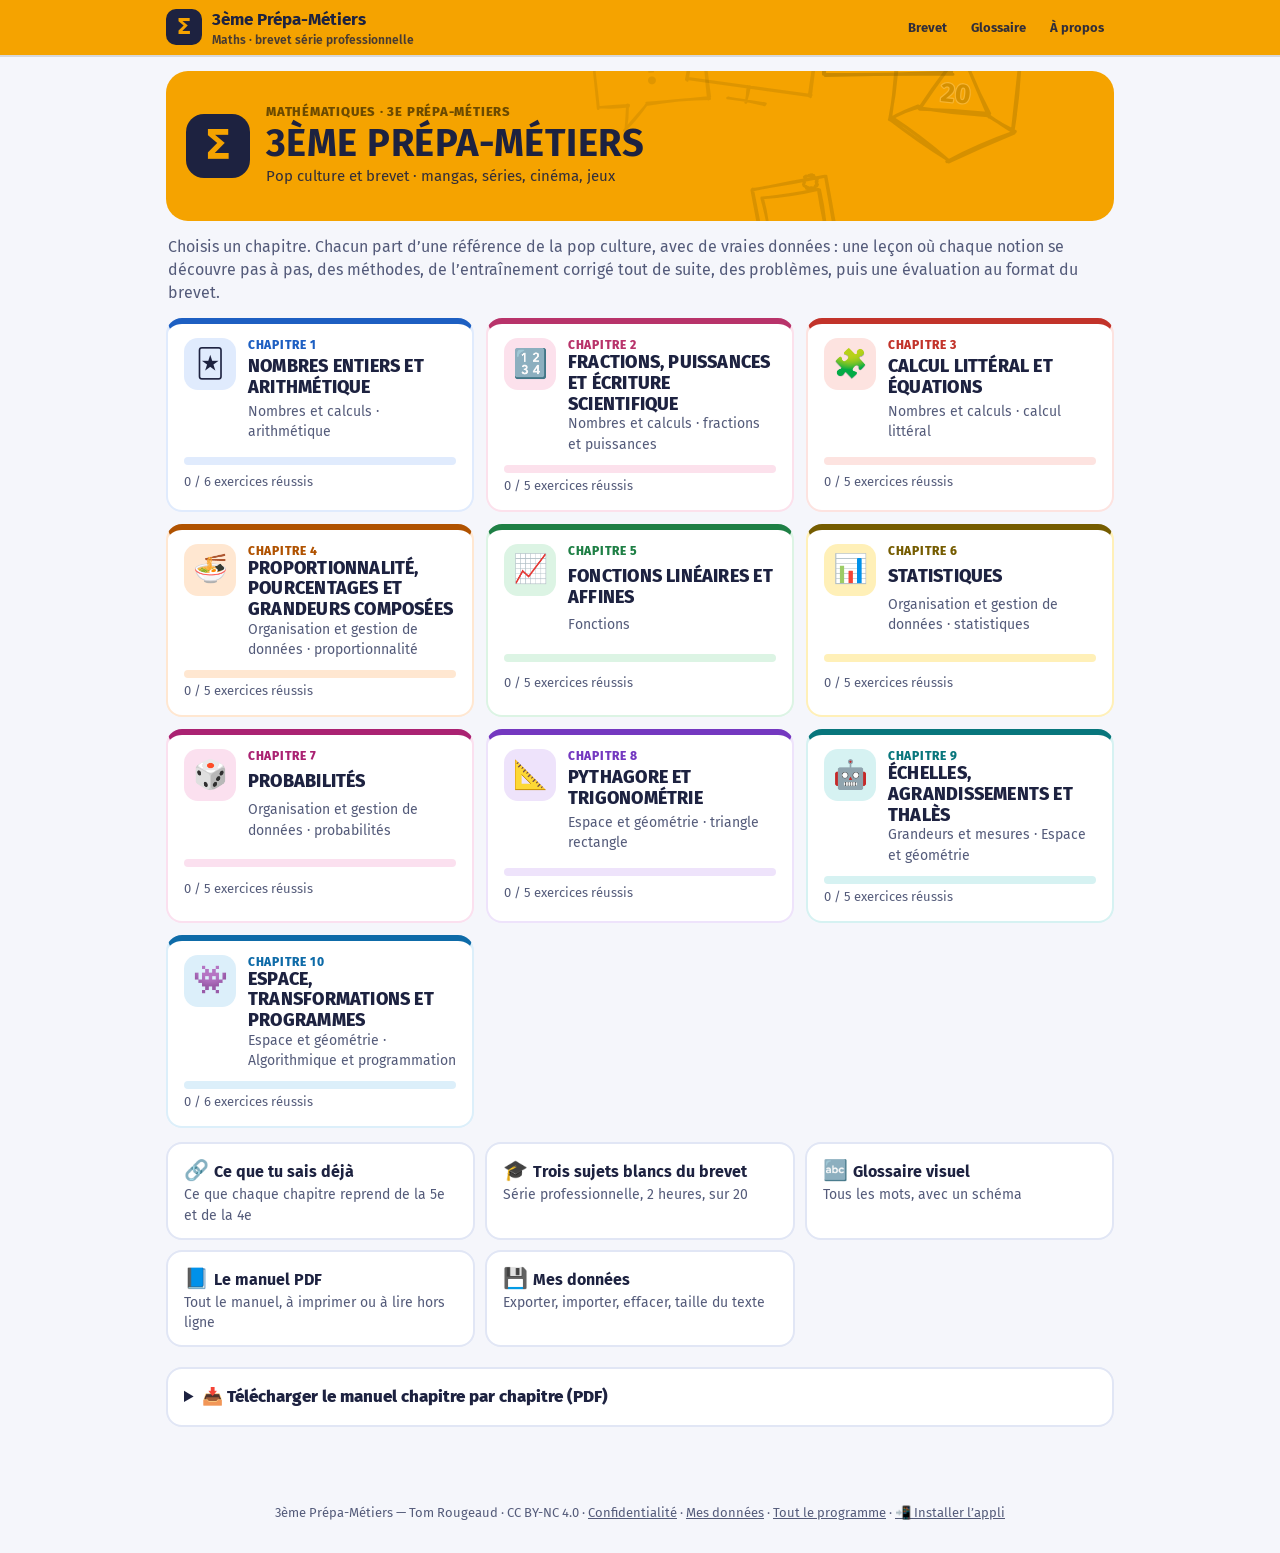
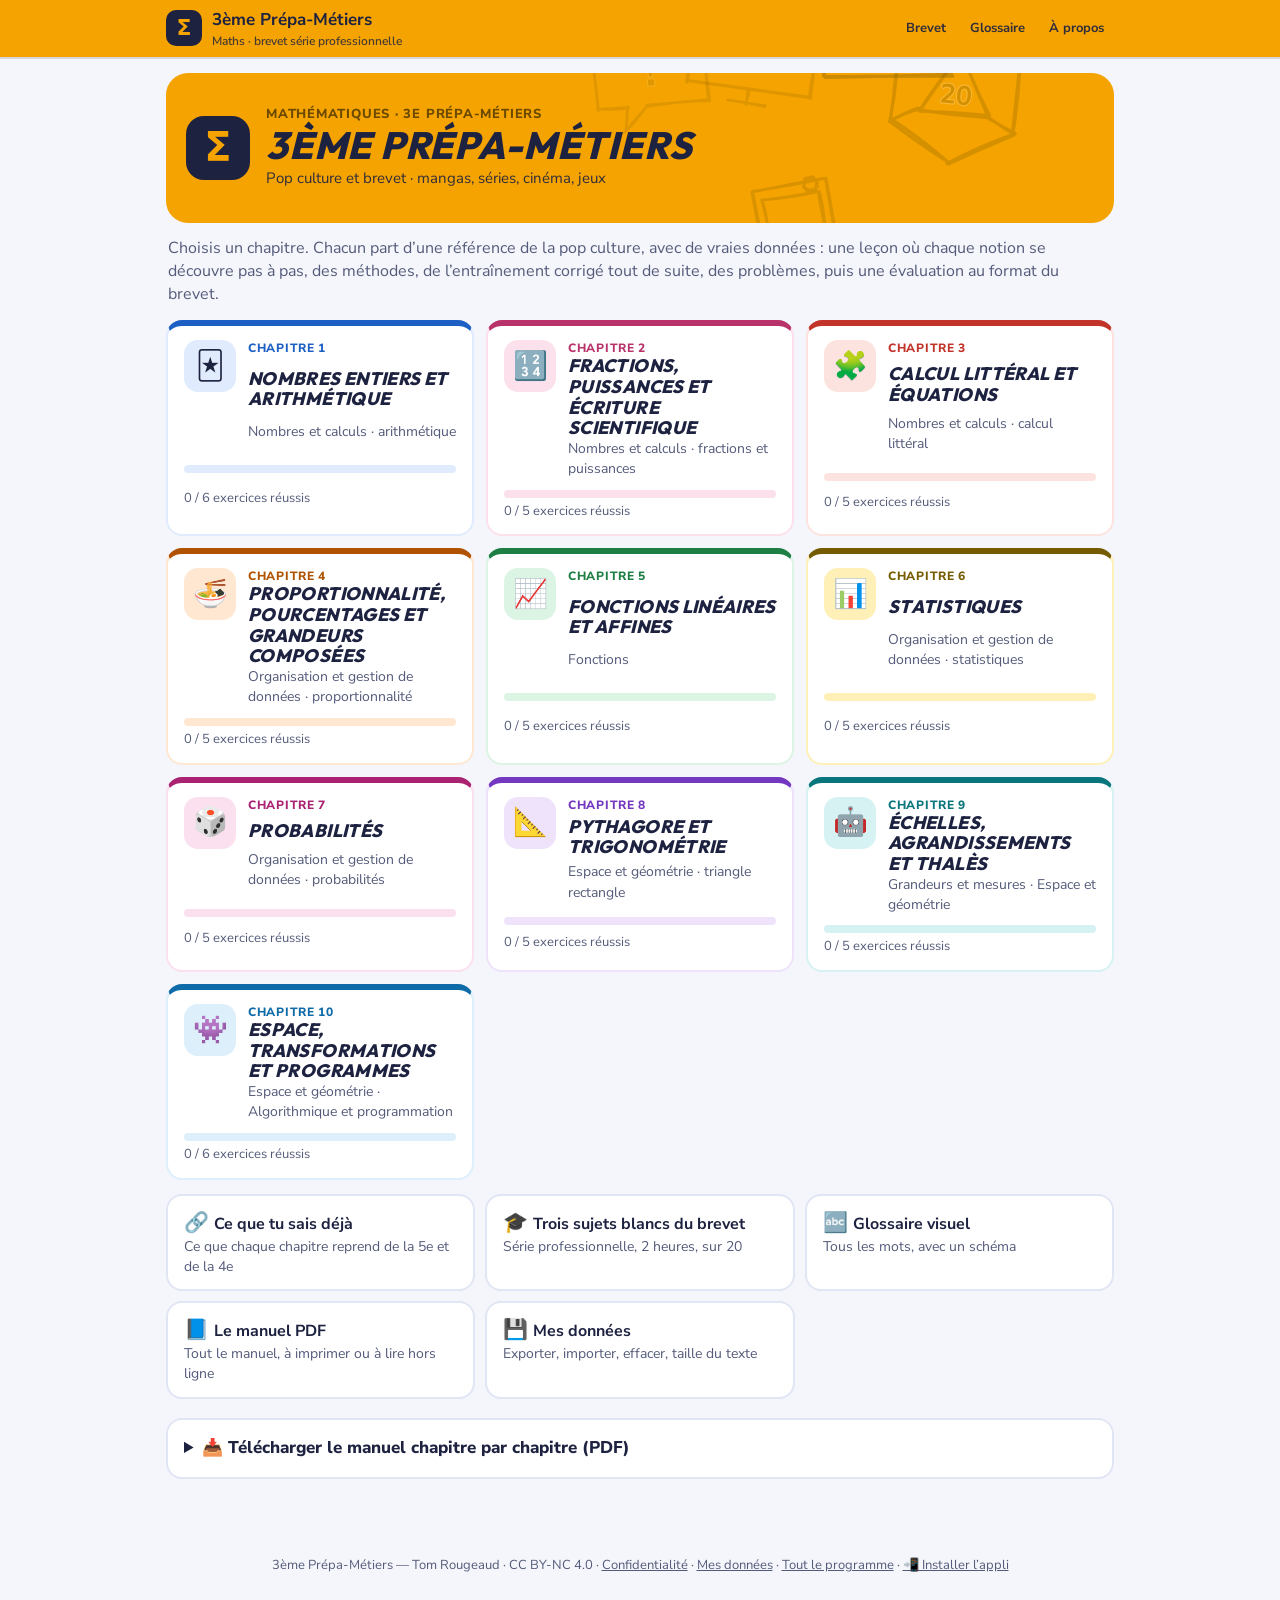
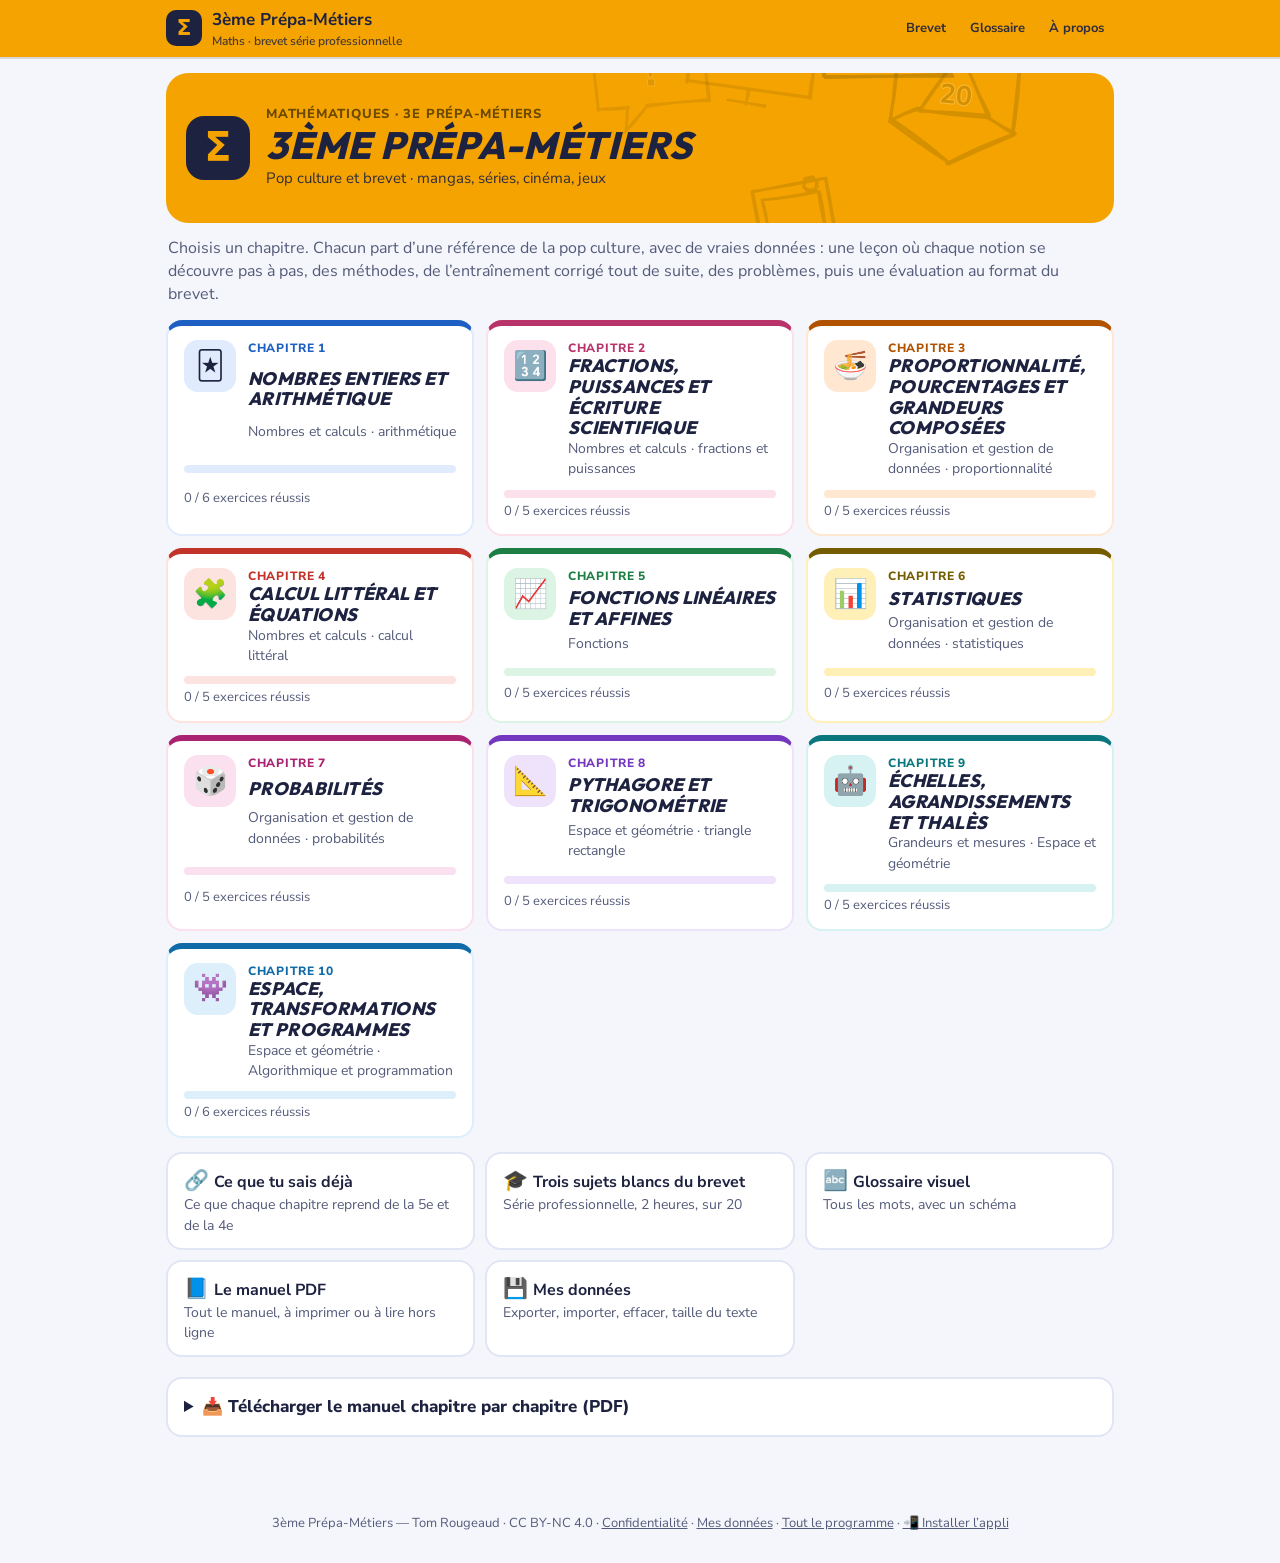
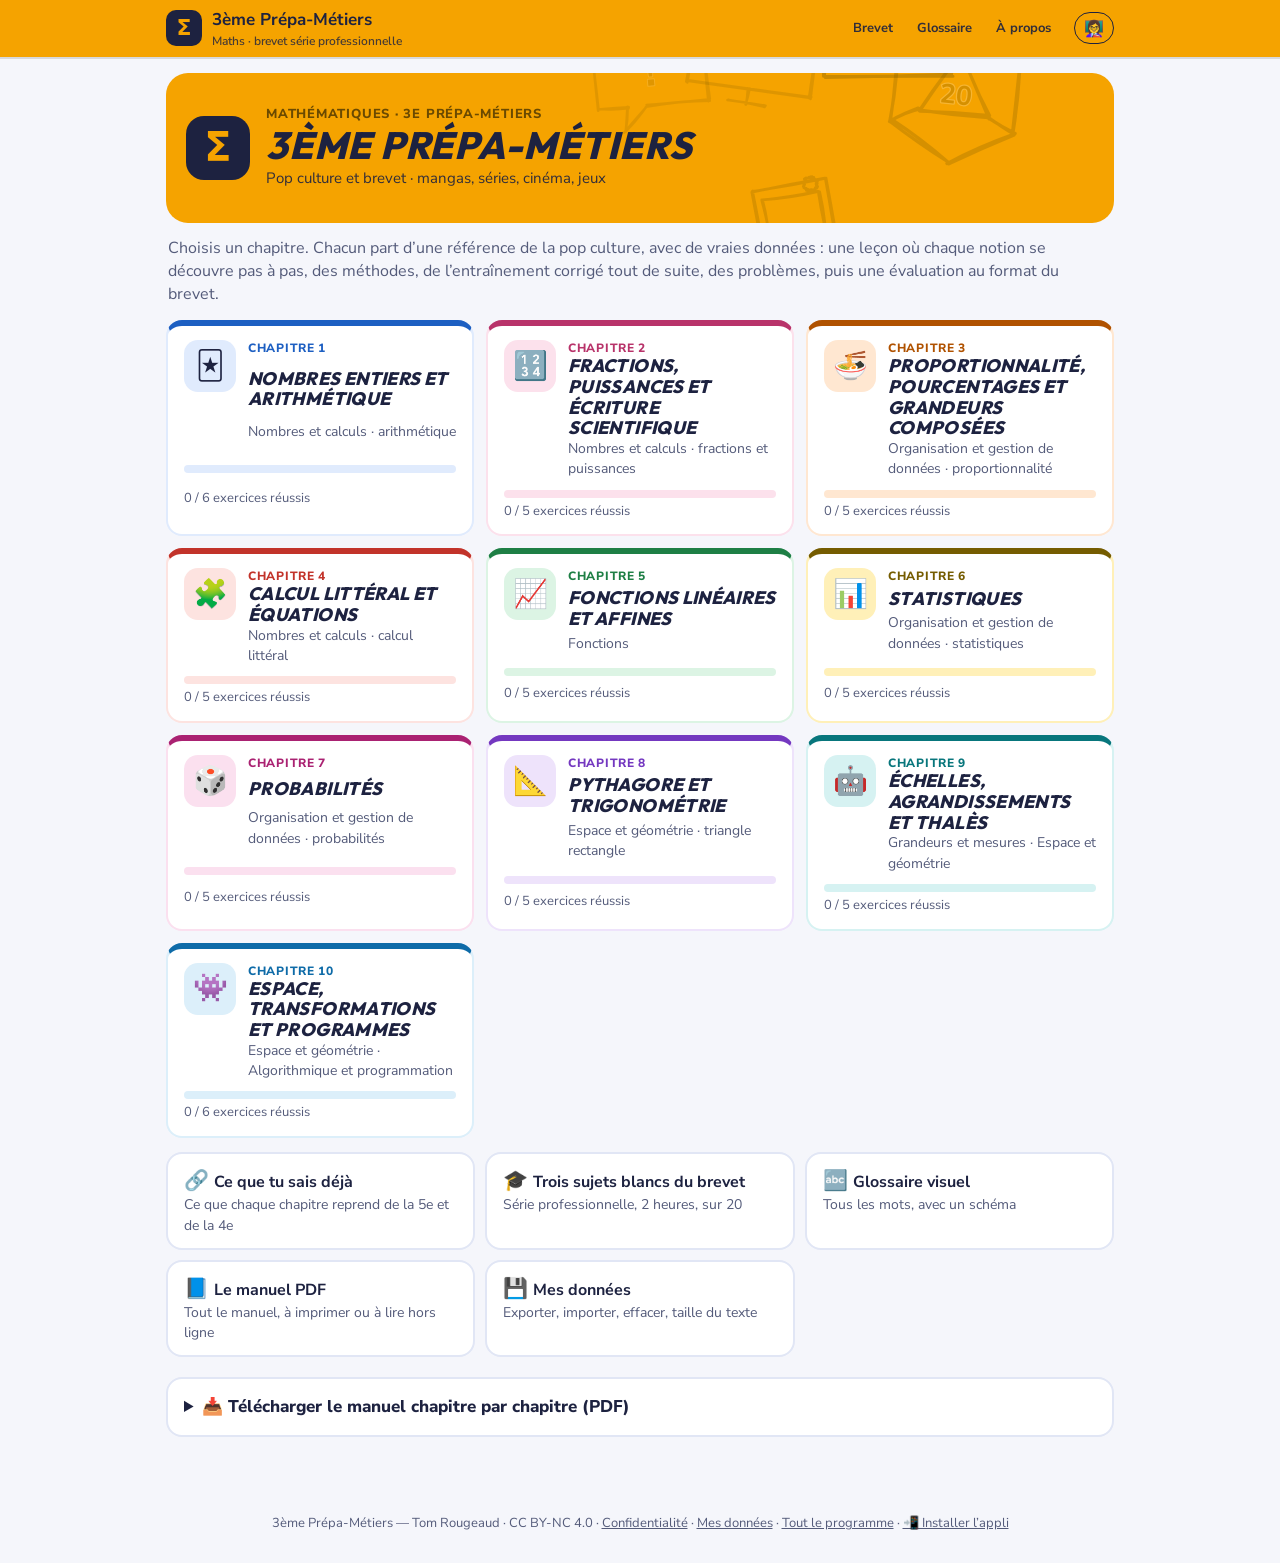
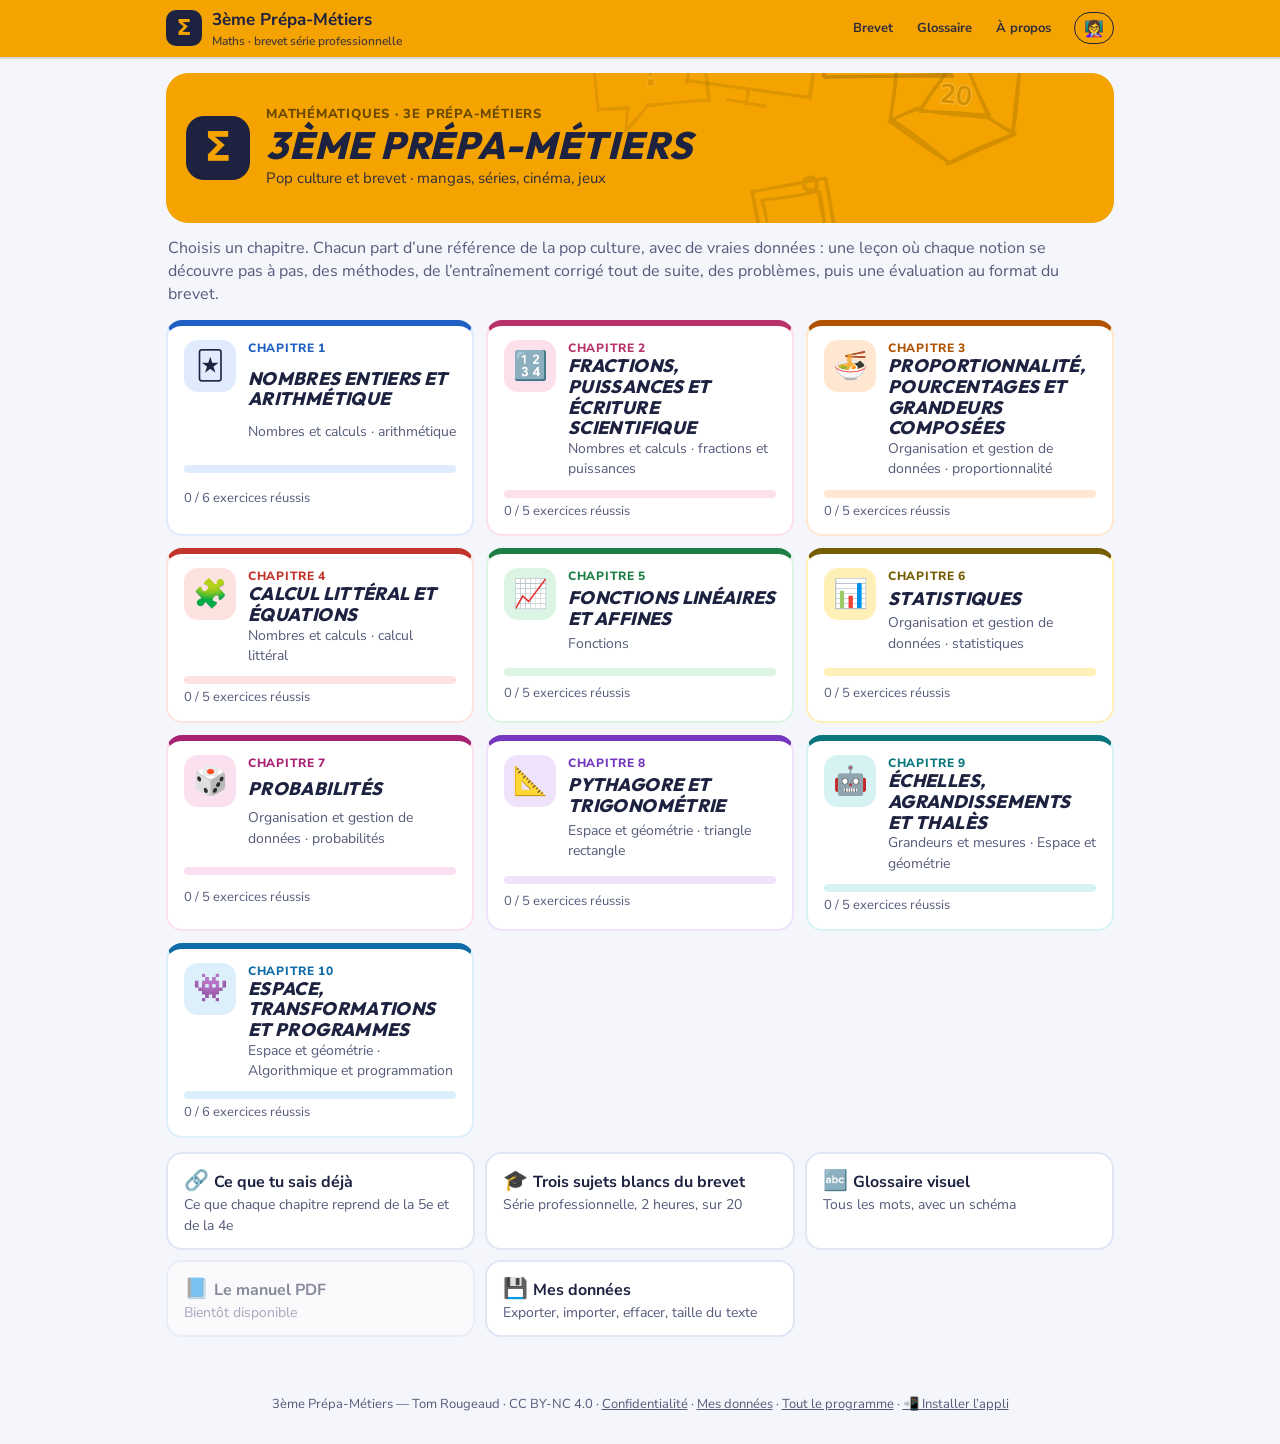
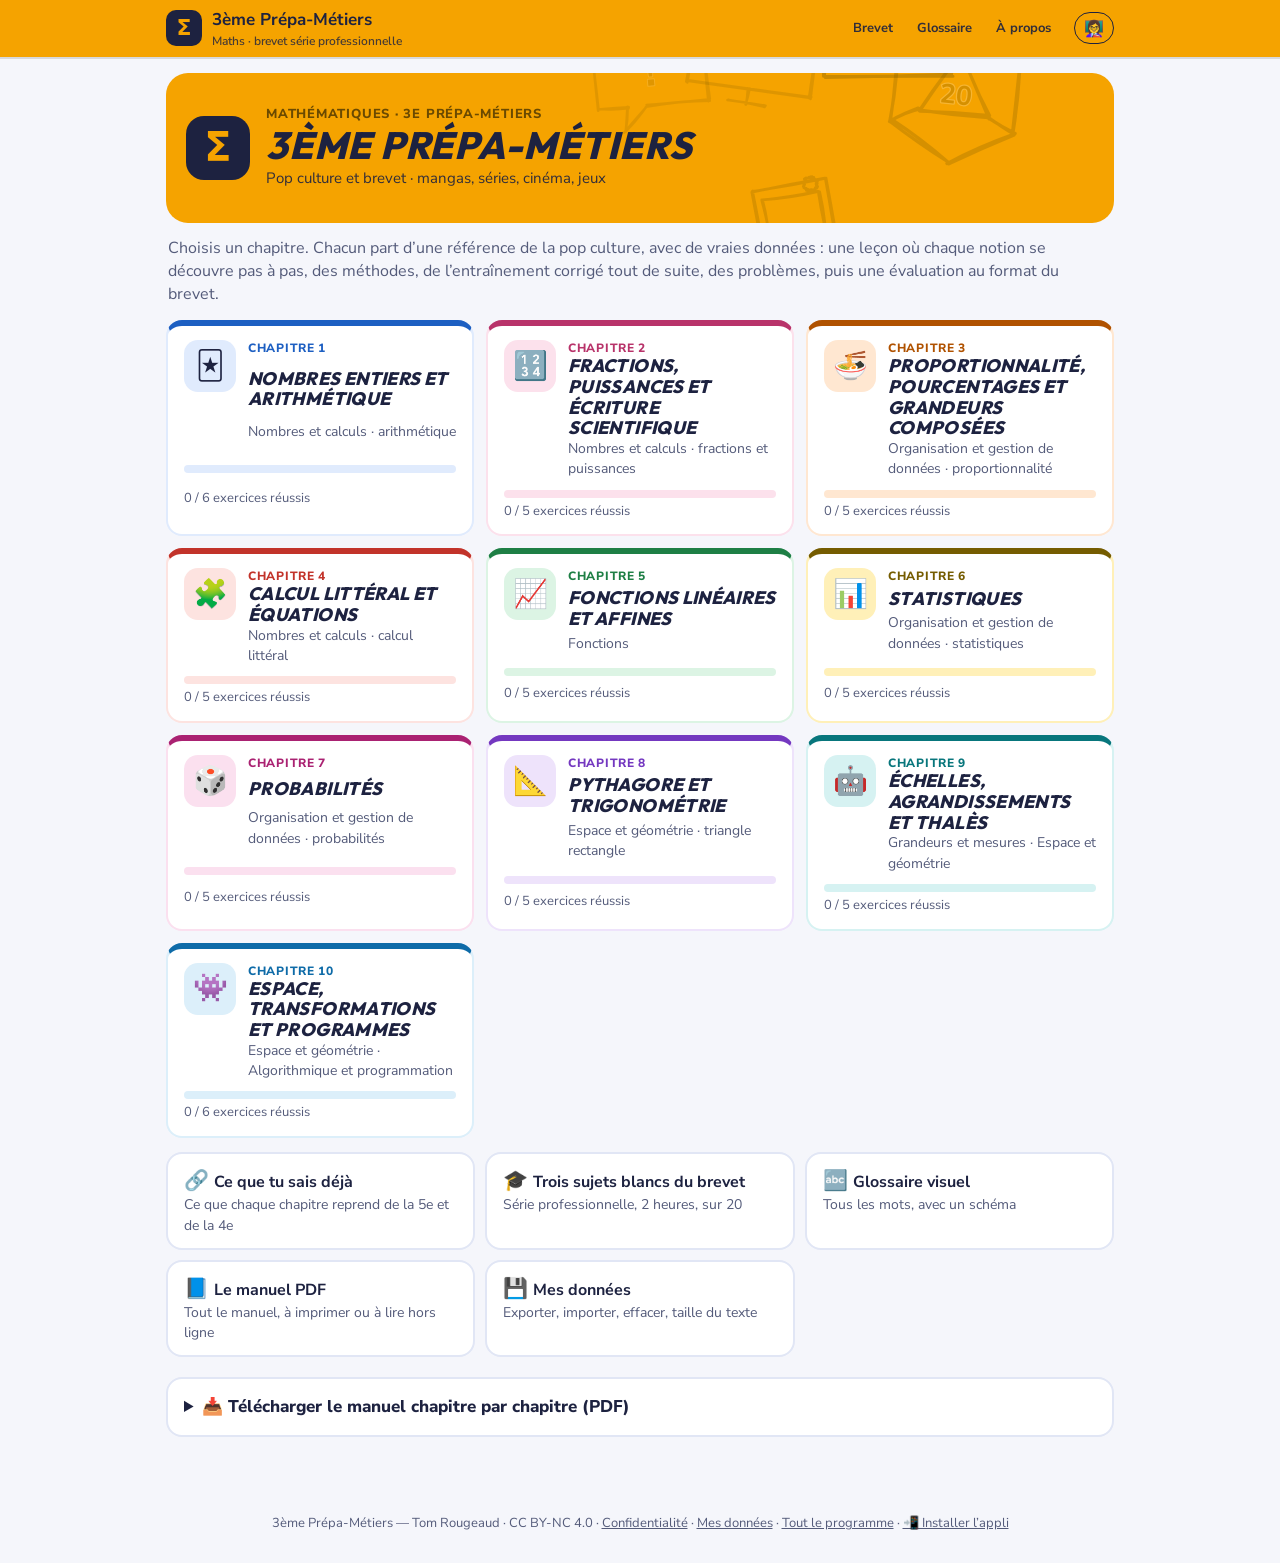
